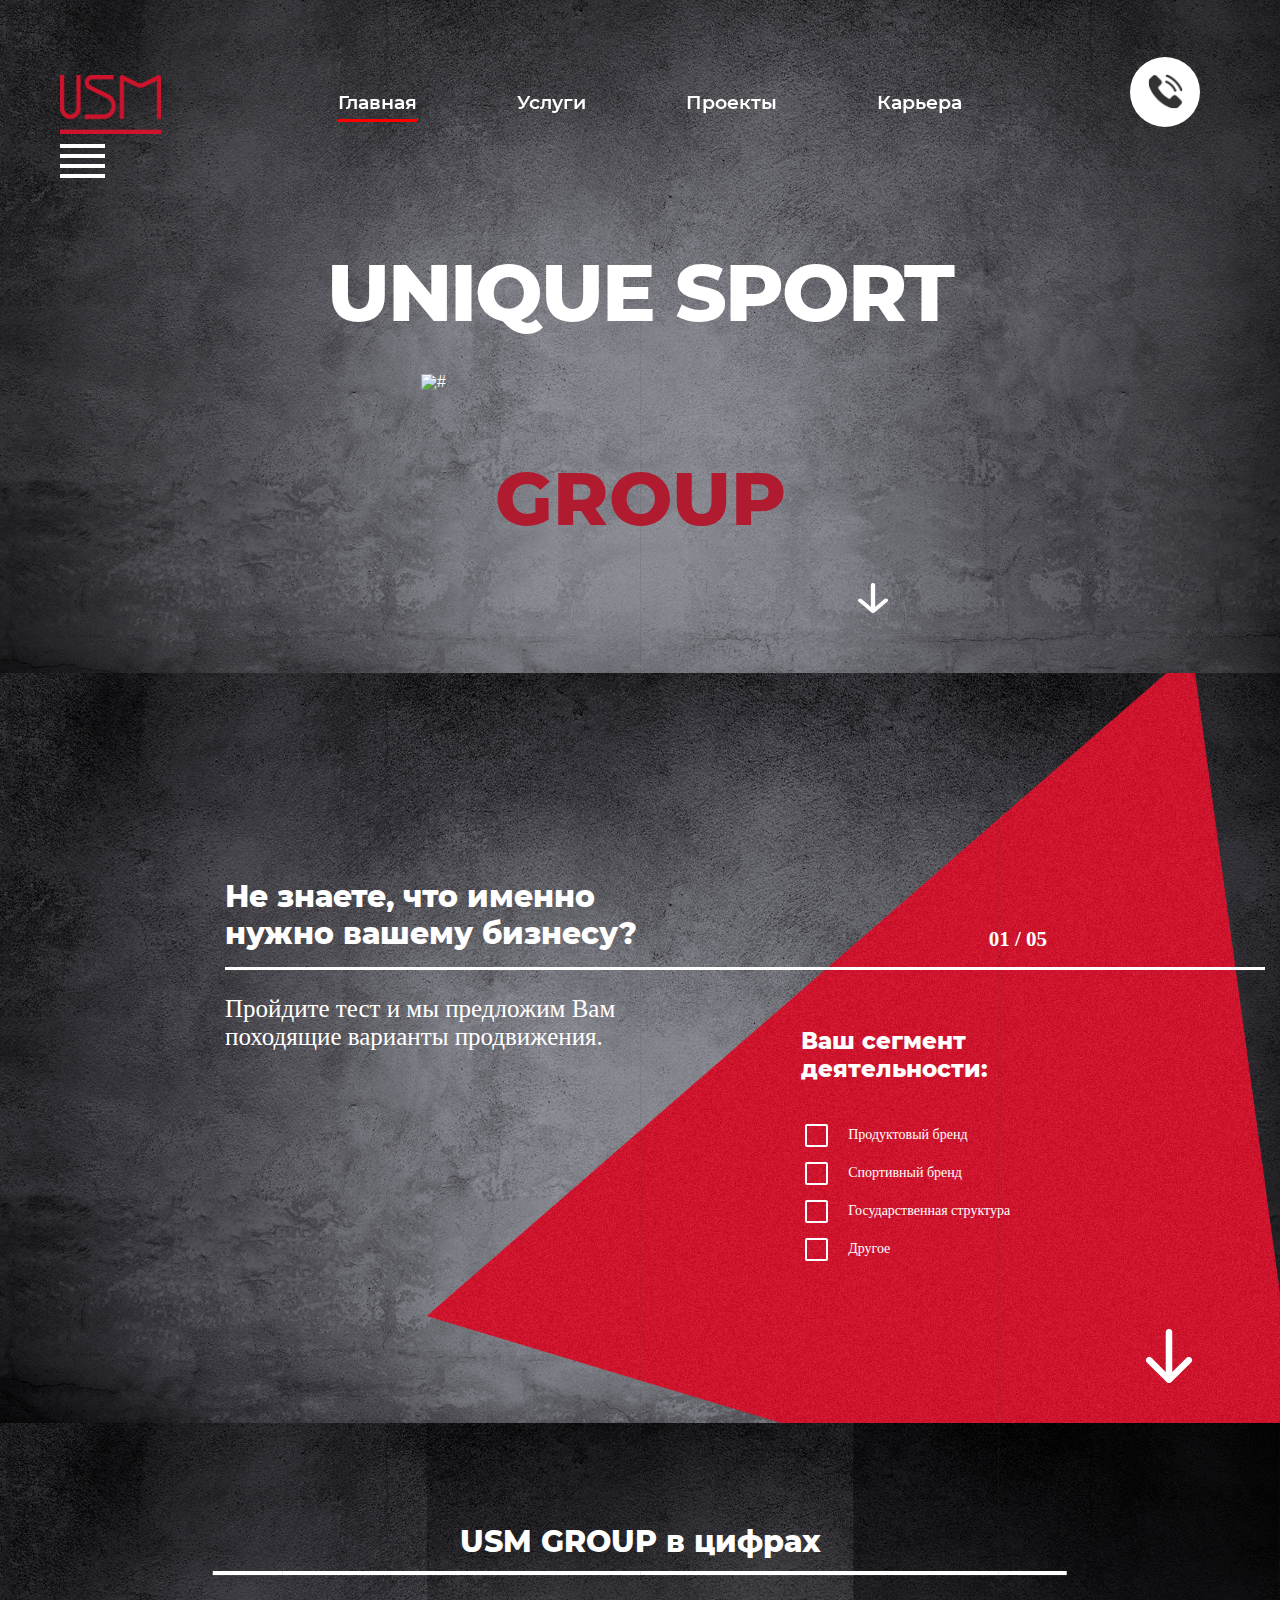
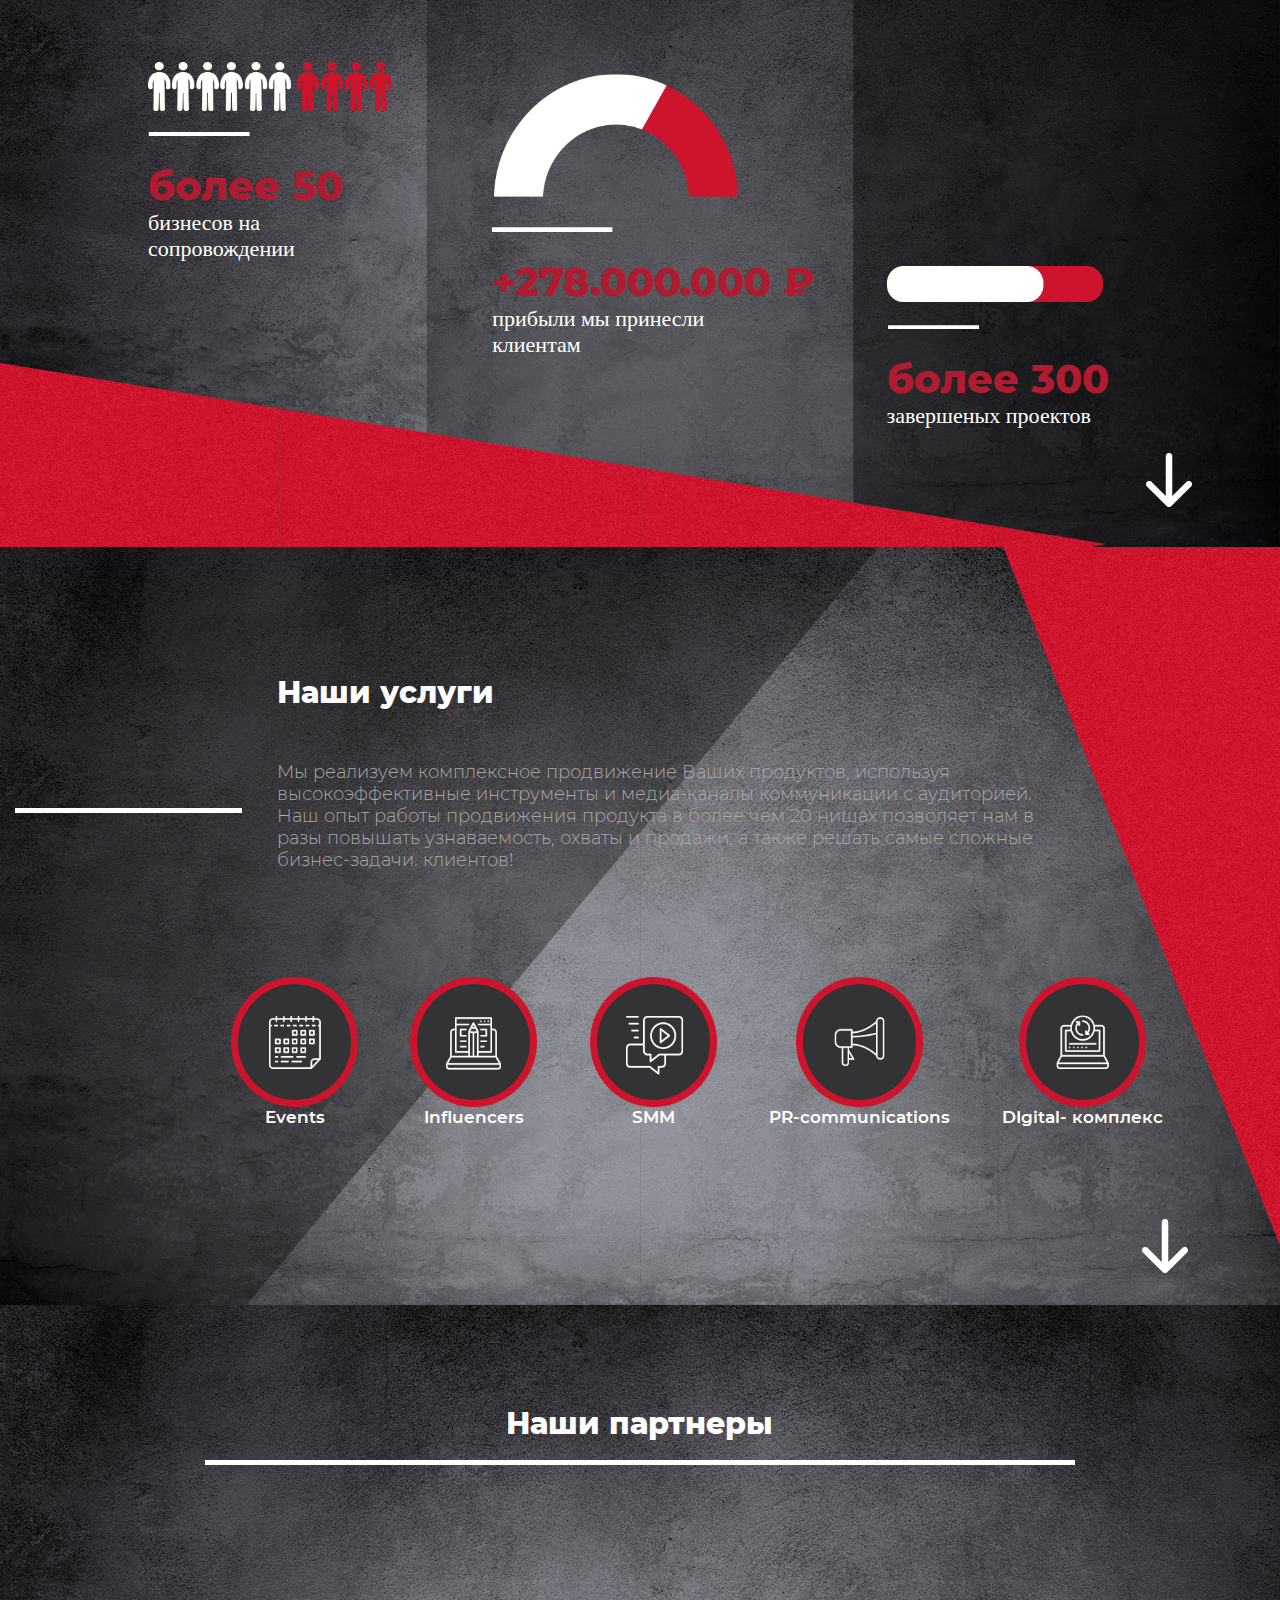
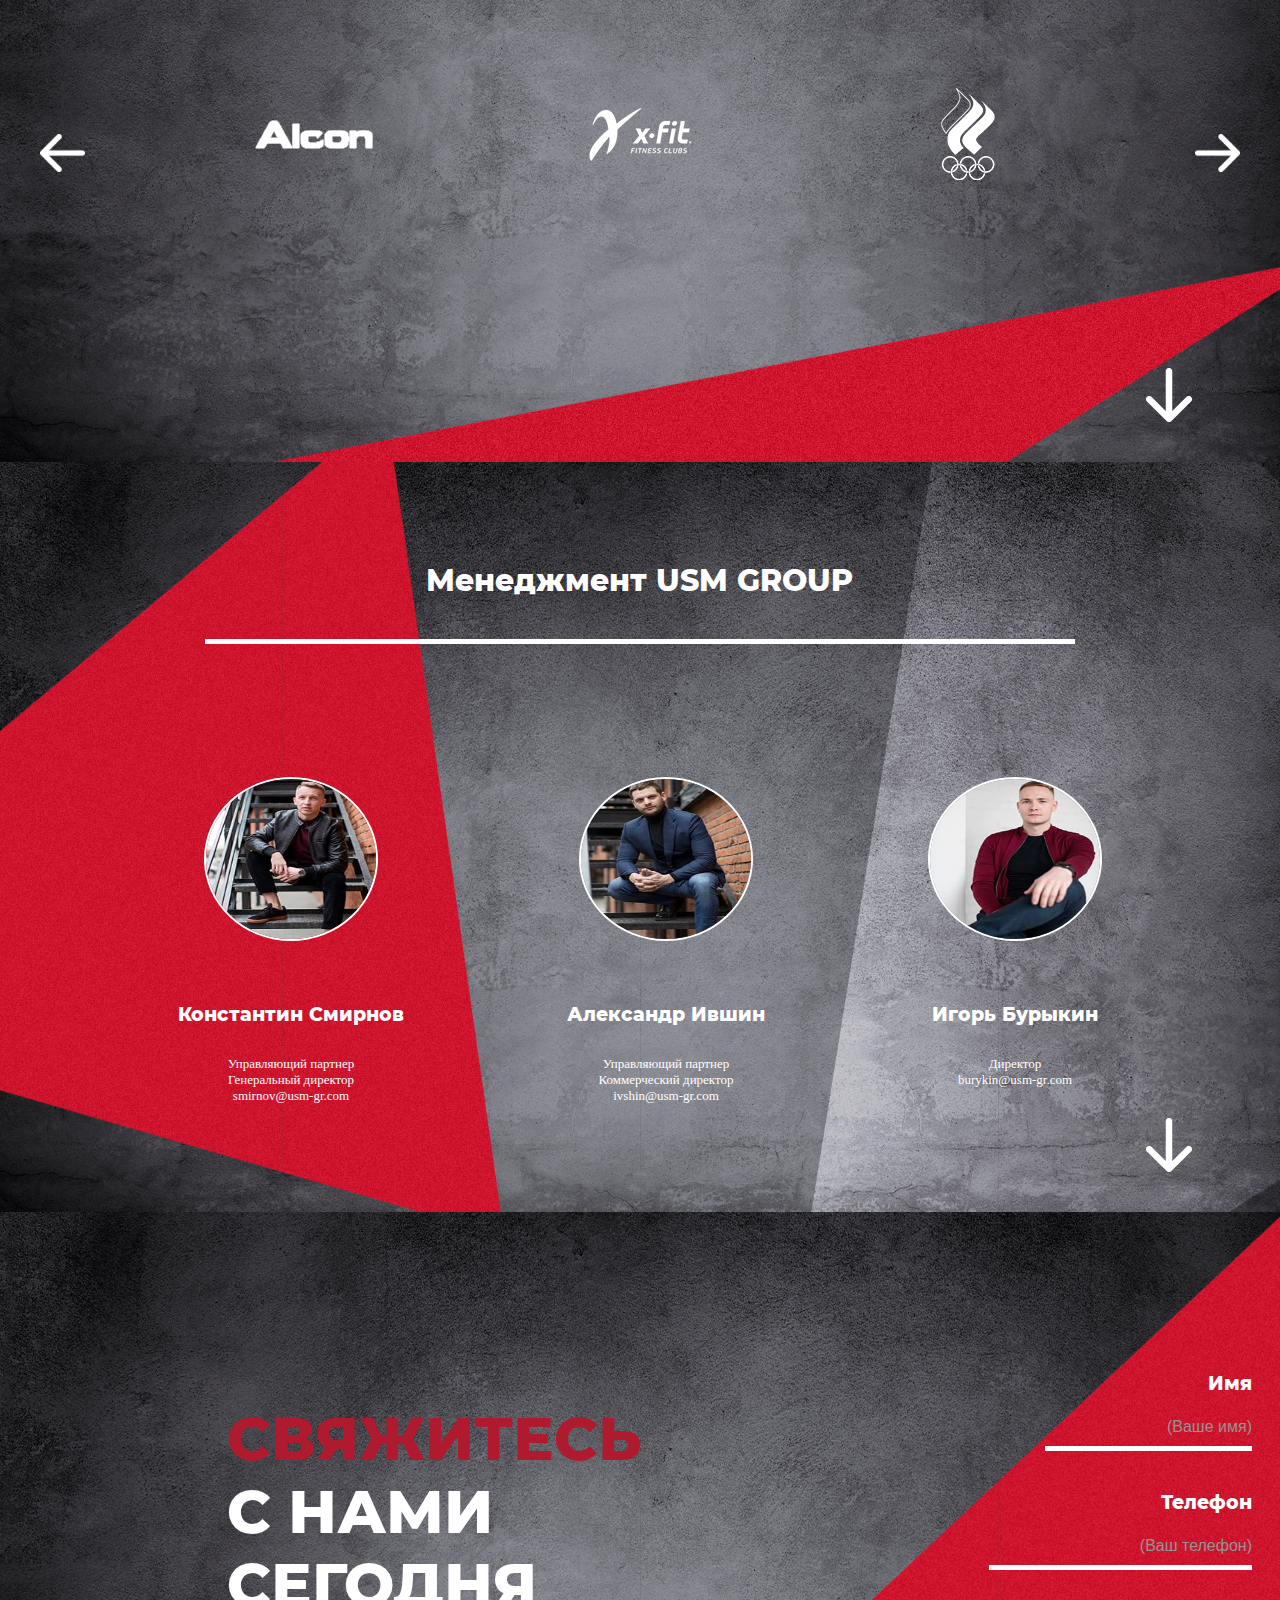
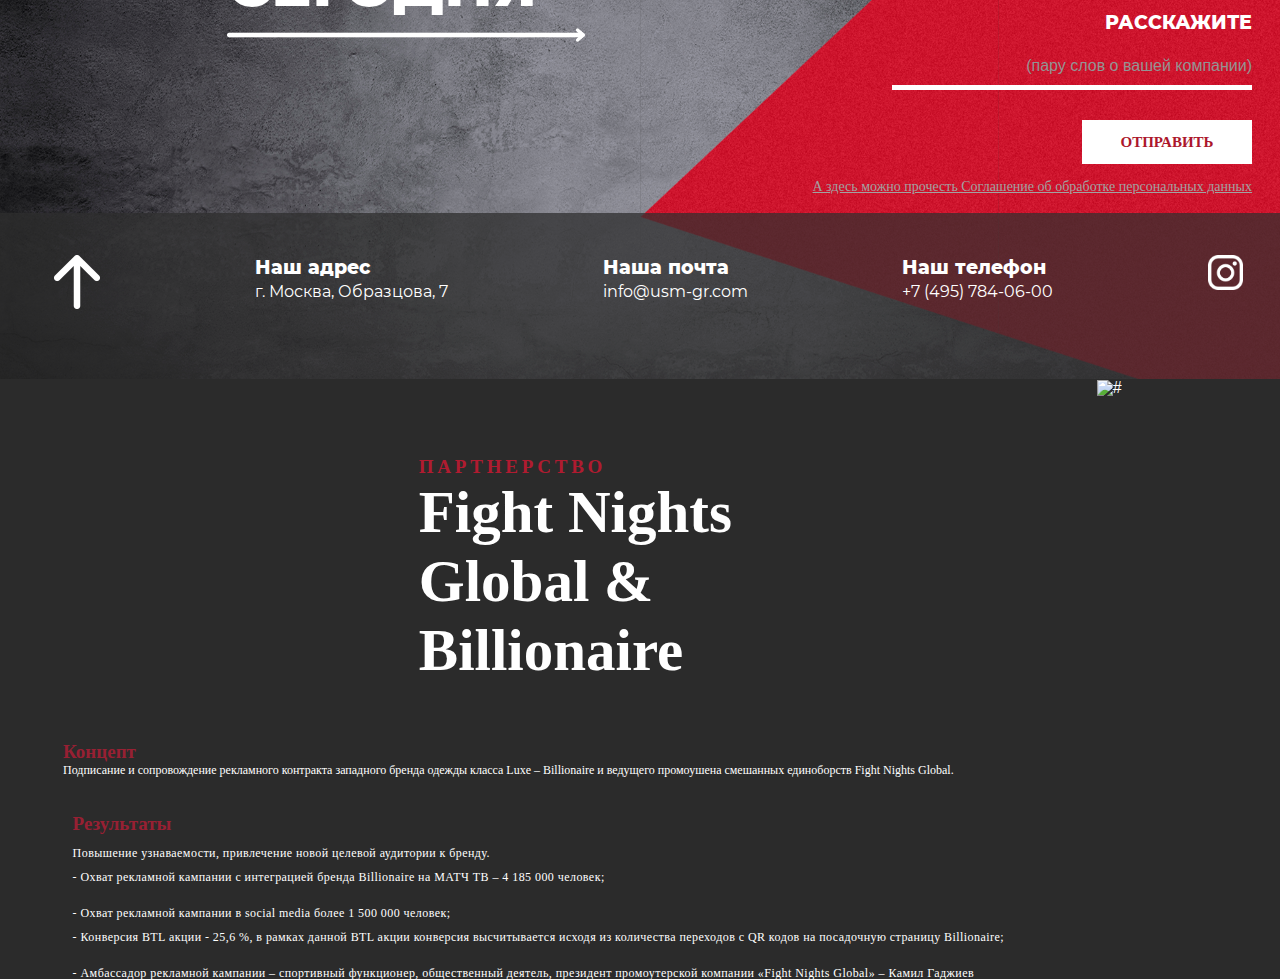
==== index.html @ 08835d46 "Add files via upload" ====
<!DOCTYPE html>
<html lang="en">

    <head>
        <meta charset="UTF-8">
        <meta http-equiv="X-UA-Compatible" content="IE=edge">
        <meta name="viewport" content="width=device-width, initial-scale=1.0">
        <link rel="stylesheet" href="css/style.min.css">
        <link rel="preconnect" href="https://fonts.gstatic.com">
        <!-- <link rel="stylesheet" href="https://fonts.googleapis.com/css2?family=Montserrat:wght@100&display=swap"> -->
        <title>USM</title>
        <link rel="stylesheet" type="text/css" href="./slick/slick.css">
        <link rel="stylesheet" type="text/css" href="./slick/slick-theme.css">
    </head>

    <body>
        <main data-id="0">
            <div class="c-menu-mob">
  <div class="c-menu-mob__overlay"></div>
  <div class="c-m-wp">
    <div class="container ">
      <div class="row">
        <div class="col-md-12">
          <a href="/">
            <div class="logo mt-3"><img src="img/index/s2-0/logo.png" alt="#"></div>
          </a>
          <div class="page__groupLine tops page__groupLine--top">
            <a href="#s1" class="groupLine__line ">
              <div></div>
            </a>
            <a href="#s2-0" class="groupLine__line  ">
              <div></div>
            </a>

            <a href="#s2" class="groupLine__line  ">
              <div></div>
            </a>
            <a href="#s2-1" class="groupLine__line ">
              <div></div>
            </a>
            <a href="#s3" class="groupLine__line  ">
              <div></div>
            </a>
          </div>
          <ul class="c-m-menu__container ">
            <li class="c-m-menu__link text_size"><a href="/">Главная</a></li>
            <li class="c-m-menu__link tops usl text_size"><a href="#s3">Услуги</a></li>
            <li class="c-m-menu__link text_size"><a href="project.php">Проекты</a></li>
            <li class="c-m-menu__link text_size"><a href="karera.php">Карьера</a></li>
            <li class="c-m-menu__link tops contact text_size"><a href="#s5"><img src="img/Телефон.png" alt="#"></a></li>
          </ul>
        </div>
      </div>
    </div>
  </div>
</div>
<div class="main__menu ">
  <div class="container container_mob_header">
    <div class="row">
      <div class="col-md-12  padding_header">
        <div class="page__menu">
          <div>
            <a href="/">
              <div class="page__menu__logo "><img class="img_logo" src="img/index/s2-0/logo.png" alt="#"></div>
            </a>
            <div class="page__groupLine tops page__groupLine--top">
              <a href="#s1" class="groupLine__line">
                <div></div>
              </a>
              <a href="#s2-0" class="groupLine__line  ">
                <div></div>
              </a>

              <a href="#s2" class="groupLine__line  ">
                <div></div>
              </a>
              <a href="#s2-1" class="groupLine__line ">
                <div></div>
              </a>
            </div>
          </div>

          <div class="page__menu__linkgroup">
            <a href="/" class="linkgroup__link linkgroup__link--active text_size" data-id="0">Главная</a>
            <a href="#s3" class="linkgroup__link tops usl text_size" data-id="5">Услуги</a>
            <a href="project.php" class="linkgroup__link text_size" data-id="1">Проекты</a>
            <a href="karera.php" class="linkgroup__link text_size" data-id="2">Карьера</a>
          </div>
          <div class="page__menu__linkallon tops">
            <a href="#s5" class="linkgroup__link" data-id="3">
              <div class="arrow__cont"><img src="img/Телефон.png" alt="#" class="img_contact"></div>
            </a>
          </div>
          <div class="menu__bar"><i class="fas fa-bars"></i></div>
        </div>
      </div>
    </div>
  </div>
</div>
            <section class=" s1" id="s1">
    <div class="page__line page__line--pos1"></div>
    <div class="page__line page__line--pos2"></div>
    <div class="page__line page__line--pos3"></div>
    <div class="container">
        <div class="row">
            <div class=" container_activ_block ">
                <div class="active_van ">
                    <div class="page__h1 page__h1--width page__h1--main text_block_two">UNIQUE SPORT</div>
                    <div class="s1__img"><img src="img/index/s1/Маркетинг.png" alt="#">
                    </div>
                    <div class="page__h1 page__h1--nomr text_block_two"><span class="text_block_two">GROUP</span></div>
                </div>
                <div class="active_van2 delet">
                    <div class="container_bloc_act">
                        <div class="title_active_van">PROJECT</div>
                        <div class="text_active_van">
                            DEVELOPMENT OF
                            GLOBAL MARKETING
                            STRATEGIES AND
                            UNIQUE SOLUTIONS
                        </div>
                    </div>
                    <div class="active_block2 ">
                        <div class="page__h1 page__h1--width page__h1--main ">UNIQUE SPORT</div>
                        <div class="s1__img_mini"><img src="img/index/s1/Маркет.png" class="img_block" alt="#">
                        </div>
                        <div class="page__h1 page__h1--nomr"><span>GROUP</span></div>
                    </div>

                </div>
                <div class="s1__block2 s1__block2_active2">
                    <div class="s1__block2__btn tops"><a href="#s2-0"><img class="img_menu_containers"
                                src="img/Стрелка.png" alt=""></a>
                    </div>
                    <div class="group__img" style="display: none;">
                        <div class="group__img__item"><img src="img/index/s1/img1.png" alt=""></div>
                        <div class="group__img__item"><img src="img/index/s1/img2.png" alt=""></div>
                        <div class="group__img__item"><img src="img/index/s1/img3.png" alt=""></div>
                        <div class="group__img__item"><img src="img/index/s1/img4.png" alt=""></div>
                    </div>

                </div>
            </div>
        </div>
    </div>
</section>

            <section class=" s2 padding_none" id="s2-0">

                <div class="page__line page__line--pos1"></div>
                <div class="page__line page__line--pos2"></div>
                <div class="page__line page__line--pos3"></div>
                <div class="container container_triangle ">
                    <!-- <div class="page__groupLine tops">
                        <a href="#s1" class="groupLine__line ">
                            <div></div>
                        </a>
                        <a href="#s2-0" class="groupLine__line  groupLine__line--active">
                            <div></div>
                        </a>

                        <a href="#s2" class="groupLine__line  ">
                            <div></div>
                        </a>
                        <a href="#s2-1" class="groupLine__line ">
                            <div></div>
                        </a>
                        <a href="#s3" class="groupLine__line  ">
                            <div></div>
                        </a>
                        <a href="#s4" class="groupLine__line">
                            <div></div>
                        </a>
                    </div> -->
                    <div class="column">
                        <div class="top">
                            <div class="s2-0__t1 s2-0__t1--mrtop">
                                <div class="row_dekst">
                                    <div class="width">
                                        Не знаете, что именно нужно вашему бизнесу?
                                    </div>
                                    <div class="usm-quiz__count">01 / 05</div>
                                </div>
                                <div class="quiz__progresbar"></div>
                            </div>
                            <div class="s2-0__t2 s2-0__t2--mrtop width style_text">Пройдите тест и мы предложим Вам
                                походящие
                                варианты
                                продвижения.</div>
                        </div>
                        <div class="col-md-5 offset-md-1 col-lg-5 offset-lg-1 position_rigth">
                            <div class="usm-quiz">
                                <div class="usm-quiz__sl usm-quiz-sl active" data-id="1">
                                    <div class="usm-quiz__h2">Ваш сегмент деятельности:</div>
                                    <div class="usm-quiz__qv">
                                        <div class="usm-quiz__label" data-radio="true" data-id="1_1" data-parent="1">
                                            <div class="usm-quiz__checbox"><i class="fas fa-check"></i></div>

                                            <div class="usm-quiz__text text_font2">Продуктовый бренд</div>
                                        </div>
                                        <div class="usm-quiz__label" data-radio="true" data-id="1_2" data-parent="1">
                                            <div class="usm-quiz__checbox"><i class="fas fa-check"></i></div>
                                            <div class="usm-quiz__text text_font2">Спортивный бренд</div>
                                        </div>
                                        <div class="usm-quiz__label" data-radio="true" data-id="1_3" data-parent="1">
                                            <div class="usm-quiz__checbox"><i class="fas fa-check"></i></div>
                                            <div class="usm-quiz__text text_font2">Государственная структура</div>
                                        </div>
                                        <div class="usm-quiz__label" data-radio="true" data-id="1_4" data-parent="1">
                                            <div class="usm-quiz__checbox"><i class="fas fa-check"></i></div>
                                            <div class="usm-quiz__text text_font2">Другое</div>
                                        </div>
                                    </div>

                                </div>
                                <div class="usm-quiz__sl usm-quiz-sl" data-id="2">
                                    <div class="usm-quiz__h2">Цель обращения:</div>
                                    <div class="usm-quiz__qv">
                                        <div class="usm-quiz__label" data-radio="true" data-id="2_1" data-parent="2">
                                            <div class="usm-quiz__checbox"><i class="fas fa-check"></i></div>
                                            <div class="usm-quiz__text">Повышение продаж</div>
                                        </div>
                                        <div class="usm-quiz__label" data-radio="true" data-id="2_2" data-parent="2">
                                            <div class="usm-quiz__checbox"><i class="fas fa-check"></i></div>
                                            <div class="usm-quiz__text">Повышение узнаваемости</div>
                                        </div>
                                        <div class="usm-quiz__label" data-radio="true" data-id="2_3" data-parent="2">
                                            <div class="usm-quiz__checbox"><i class="fas fa-check"></i></div>
                                            <div class="usm-quiz__text">Повышение лояльности аудитории</div>
                                        </div>
                                        <div class="usm-quiz__label" data-radio="true" data-id="2_4" data-parent="2">
                                            <div class="usm-quiz__checbox"><i class="fas fa-check"></i></div>
                                            <div class="usm-quiz__text">Запуск нового продукта</div>
                                        </div>
                                    </div>

                                </div>
                                <div class="usm-quiz__sl usm-quiz-sl" data-id="3">
                                    <div class="usm-quiz__h2">Предполагаемый бюджет:</div>
                                    <div class="usm-quiz__qv">
                                        <div class="usm-quiz__label" data-radio="true" data-id="3_1" data-parent="3">
                                            <div class="usm-quiz__checbox"><i class="fas fa-check"></i></div>
                                            <div class="usm-quiz__text">До 1 млн. рублей</div>
                                        </div>
                                        <div class="usm-quiz__label" data-radio="true" data-id="3_2" data-parent="3">
                                            <div class="usm-quiz__checbox"><i class="fas fa-check"></i></div>
                                            <div class="usm-quiz__text">До 5 млн. рублей</div>
                                        </div>
                                        <div class="usm-quiz__label" data-radio="true" data-id="3_3" data-parent="3">
                                            <div class="usm-quiz__checbox"><i class="fas fa-check"></i></div>
                                            <div class="usm-quiz__text">До 10 млн. рублей</div>
                                        </div>
                                        <div class="usm-quiz__label" data-radio="true" data-id="3_4" data-parent="3">
                                            <div class="usm-quiz__checbox"><i class="fas fa-check"></i></div>
                                            <div class="usm-quiz__text">Свыше 10 млн. рублей</div>
                                        </div>
                                    </div>

                                </div>
                                <div class="usm-quiz__sl usm-quiz-sl" data-id="4">
                                    <div class="usm-quiz__h2">Регион(ы) присутствия Бренда:</div>
                                    <div class="usm-quiz__qv ">
                                        <div class="input__label usm-quiz__label">
                                            <textarea name="" id="" class="usm-quiz__textarea"
                                                placeholder="(сободный ответ)"></textarea>
                                        </div>
                                    </div>

                                </div>
                                <div class="usm-quiz__sl usm-quiz-sl" data-id="5">
                                    <div class="usm-quiz__h2">Предполагаемая дата запуска проекта:</div>
                                    <div class="usm-quiz__qv">
                                        <div class="input__label">
                                            <input type="date" class="gg">
                                        </div>
                                    </div>

                                </div>
                                <div class="usm-quiz__sl usm-quiz-sl" data-id="6">
                                    <div class="usm-quiz__h3">Оставьте ваши контакты и мы свяжемся с вами</div>
                                    <form class="usm-quiz__qv">
                                        <div class="usm-quiz__hidden-input">
                                            <div class="hidden-input__data1"></div>
                                            <div class="hidden-input__data2"></div>
                                            <div class="hidden-input__data3"></div>
                                            <div class="hidden-input__data4"></div>
                                            <div class="hidden-input__data5"></div>
                                        </div>
                                        <div class="input__label">
                                            <input type="text" name="name" placeholder="Ваше имя" required="">
                                        </div>
                                        <div class="input__label">
                                            <input type="tel" name="phone" placeholder="Ваш телефон" required="">
                                        </div>
                                        <button type="submit" class="page__btn s1__btn">
                                            Отправить
                                        </button>
                                    </form>

                                </div>
                                <!-- <div class="quiz__brtGroup">
                                    <button type="button"
                                        class="page__btn s1__btn modal--btn usm-quiz__btn usm-quiz__prev text_btn"
                                        data-id="0" data-active="0">
                                        Предыдущий вопрос
                                    </button>
                                    <button type="button"
                                        class="page__btn s1__btn modal--btn usm-quiz__btn usm-quiz__next text_btn"
                                        data-id="2" disabled data-progres="0">
                                        Следующий вопрос
                                    </button>
                                </div> -->
                            </div>
                        </div>
                        <div class="s1__block2 bootom_top">
                            <div class="s1__block2__btn tops"><a href="#s2"><img src="img/Стрелка.png" alt="#"></a>
                            </div>
                            <div class="group__img" style="display: none;">
                                <div class="group__img__item"><img src="img/index/s1/img1.png" alt=""></div>
                                <div class="group__img__item"><img src="img/index/s1/img2.png" alt=""></div>
                                <div class="group__img__item"><img src="img/index/s1/img3.png" alt=""></div>
                                <div class="group__img__item"><img src="img/index/s1/img4.png" alt=""></div>
                            </div>
                        </div>
                    </div>
                </div>
            </section>
            <section class=" s22" id="s2">

                <div class="page__line page__line--pos1"></div>
                <div class="page__line page__line--pos2"></div>
                <div class="page__line page__line--pos3"></div>
                <div class="container background_container">
                    <div class=" align-items-end center">
                        <div class="page__h2 monster_font">
                            USM GROUP в цифрах
                        </div>
                    </div>
                    <div class="content_group">
                        <div class="container_group">
                            <img src="img/index/s2-0/Более 50.png" alt="#" class="img_group_heigth">
                            <div class="page__h2_group">
                                <span>более 50</span> бизнесов на
                                сопровождении
                            </div>
                        </div>
                        <div class="container_group2">
                            <img src="img/index/s2-0/сумма.png" alt="#" class="img_group_heigth1">
                            <div class="page__h2_group">
                                <span>+278.000.000 ₽</span> прибыли мы принесли
                                клиентам
                            </div>
                        </div>
                        <div class="container_group3">
                            <img src="img/index/s2-0/Более 300.png" alt="#" class="img_group_heigth3">
                            <div class="page__h2_group">
                                <span>более 300</span> завершеных проектов
                            </div>
                        </div>
                    </div>
                    <div class="s1__block2 bootom_top">
                        <div class="s1__block2__btn tops"><a href="#s4"><img src="img/Стрелка.png" alt="#"></a>
                        </div>
                        <div class="group__img" style="display: none;">
                            <div class="group__img__item"><img src="img/index/s1/img1.png" alt=""></div>
                            <div class="group__img__item"><img src="img/index/s1/img2.png" alt=""></div>
                            <div class="group__img__item"><img src="img/index/s1/img3.png" alt=""></div>
                            <div class="group__img__item"><img src="img/index/s1/img4.png" alt=""></div>
                        </div>
                    </div>
                </div>
            </section>
            <section class=" s4 fon_s4" id="s4">
                <div class="page__line page__line--pos1"></div>
                <div class="page__line page__line--pos2"></div>
                <div class="page__line page__line--pos3"></div>
                <div>
                    <div class="container">
                        <div class="row align-items-end container_s4_title">

                            <div class=" display_s4">
                                <div class="border_s4">

                                </div>
                                <div>
                                    <div class="  class_none">
                                        <div class="page__h2 ">Наши услуги</div>
                                    </div>
                                    <div class="page__h2p text_services">Мы реализуем комплексное продвижение Ваших
                                        продуктов,
                                        используя
                                        высокоэффективные инструменты и медиа-каналы коммуникации с аудиторией.
                                        Наш опыт работы продвижения продукта в более чем 20 нишах позволяет нам в разы
                                        повышать узнаваемость, охваты и продажи, а также решать самые сложные
                                        бизнес-задачи.
                                        клиентов!</div>
                                </div>
                            </div>
                        </div>
                        <div class=" content_service">
                            <div class="container_img_servis">
                                <img class="img_servis" src="img/index/s4/events.png" alt="$">
                                <div class="text_service">
                                    Events
                                </div>
                            </div>
                            <div class="container_img_servis">
                                <img class="img_servis" src="img/index/s4/Influens.png" alt="$">
                                <div class="text_service">
                                    Influencers
                                </div>
                            </div>
                            <div class="container_img_servis">
                                <img class="img_servis" src="img/index/s4/smm.png" alt="$">
                                <div class="text_service">
                                    SMM
                                </div>
                            </div>
                            <div class="container_img_servis">
                                <img class="img_servis" src="img/index/s4/PR communication.png" alt="$">
                                <div class="text_service">
                                    PR-communications
                                </div>
                            </div>
                            <div class="container_img_servis">
                                <img class="img_servis" src="img/index/s4/digital.png" alt="$">
                                <div class="text_service">
                                    DIgital-
                                    комплекс
                                </div>
                            </div>
                        </div>
                        <div class="s1__block2 s1__block2_arrow  ">
                            <div class="s1__block2__btn tops"><a href="#s3"><img src="img/Стрелка.png" alt="#"></a>
                            </div>
                            <div class="group__img" style="display: none;">
                                <div class="group__img__item"><img src="img/index/s1/img1.png" alt=""></div>
                                <div class="group__img__item"><img src="img/index/s1/img2.png" alt=""></div>
                                <div class="group__img__item"><img src="img/index/s1/img3.png" alt=""></div>
                                <div class="group__img__item"><img src="img/index/s1/img4.png" alt=""></div>
                            </div>
                        </div>
                    </div>

                    <div class="row">
                        <div class="col-md-10 offset-md-1 col-lg-10 offset-lg-1">
                            <div class="s4__line"></div>
                        </div>
                    </div>

                </div>
                </div>
            </section>
            <div class="slider_bacground">
    <div class=" align-items-end center_dekst ">
        <div class=" offset-md-1 col-lg_text offset-lg-1">
            <div class="page__h2 page__h2--nomr page_h2_margin" id="s3">
                Наши партнеры
            </div>
        </div>
    </div>
    <section class="slider">
        <div class="slider__item">
            <img src="img/index/s2-1/sl/img1.png" alt="#" class="img_slick">
        </div>
        <div class="slider__item">
            <img src="img/index/s2-1/sl/img2.png" alt="#" class="img_slick">
        </div>
        <div class="slider__item">
            <img src="img/index/s2-1/sl/img3.png" alt="#" class="img_slick">
        </div>
        <div class="slider__item">
            <img src="img/index/s2-1/sl/img4.png" alt="#" class="img_slick">
        </div>
        <div class="slider__item">
            <img src="img/index/s2-1/sl/img5.png" alt="#" class="img_slick">
        </div>
        <div class="slider__item">
            <img src="img/index/s2-1/sl/img6.png" alt="#" class="img_slick">
        </div>
        <div class="slider__item">
            <img src="img/index/s2-1/sl/img7.png" alt="#" class="img_slick">
        </div>
        <div class="slider__item">
            <img src="img/index/s2-1/sl/img8.png" alt="#" class="img_slick">
        </div>
        <div class="slider__item">
            <img src="img/index/s2-1/sl/img9.png" alt="#" class="img_slick">
        </div>
        <div class="slider__item">
            <img src="img/index/s2-1/sl/img10.png" alt="#" class="img_slick">
        </div>
        <div class="slider__item">
            <img src="img/index/s2-1/sl/img11.png" alt="#" class="img_slick">
        </div>
        <div class="slider__item">
            <img src="img/index/s2-1/sl/img12.png" alt="#" class="img_slick">
        </div>
        <div class="slider__item">
            <img src="img/index/s2-1/sl/img13.png" alt="#" class="img_slick">
        </div>
        <div class="slider__item">
            <img src="img/index/s2-1/sl/img14.png" alt="#" class="img_slick">
        </div>
        <div class="slider__item">
            <img src="img/index/s2-1/sl/img15.png" alt="#" class="img_slick">
        </div>
    </section>
    <div class="s1__block2 bootom_top left tops_aroow_slick">
        <div class="s1__block2__btn tops "><a href="#s3-1"><img src="img/Стрелка.png" alt="#"></a>
        </div>
        <div class="group__img" style="display: none;">
            <div class="group__img__item"><img src="img/index/s1/img1.png" alt=""></div>
            <div class="group__img__item"><img src="img/index/s1/img2.png" alt=""></div>
            <div class="group__img__item"><img src="img/index/s1/img3.png" alt=""></div>
            <div class="group__img__item"><img src="img/index/s1/img4.png" alt=""></div>
        </div>
    </div>
</div>
            <section class="page__section s3 position" id="s3-1">
                <div class="">
                    <div class="page__line page__line--pos1"></div>
                    <div class="page__line page__line--pos2"></div>
                    <div class="page__line page__line--pos3"></div>
                    <div class="container ">
                        <div class="row align-items-end">
                            <div class=" align-items-end center_dekst_absolut ">
                                <div class=" offset-md-1 col-lg_text offset-lg-1">
                                    <div class="page__h2 page__h2--nomr ">
                                        Менеджмент USM GROUP
                                    </div>
                                </div>
                            </div>
                        </div>
                        <div class="container_img_menedjer">
                            <div class="">
                                <div class="s4__block">
                                    <div class="s4__block__img"><img src="img/index/s4/img1.jpg" alt=""></div>
                                    <div class="s4__block__t1">Константин Смирнов </div>
                                    <div class="s4__block__t2">Управляющий партнер <br> Генеральный директор <br>
                                        smirnov@usm-gr.com
                                        <br>
                                    </div>
                                </div>
                            </div>
                            <div class="">
                                <div class="s4__block">
                                    <div class="s4__block__img"><img src="img/index/s4/img2.jpg" alt=""></div>
                                    <div class="s4__block__t1">Александр Ившин</div>
                                    <div class="s4__block__t2">Управляющий партнер <br> Коммерческий директор <br>
                                        ivshin@usm-gr.com
                                        <br>
                                    </div>
                                </div>
                            </div>

                            <div class="">
                                <div class="s4__block">
                                    <div class="s4__block__img"><img src="img/index/s4/img3.jpg" alt=""></div>
                                    <div class="s4__block__t1">Игорь Бурыкин</div>
                                    <div class="s4__block__t2">Директор <br> burykin@usm-gr.com

                                    </div>
                                </div>
                            </div>
                        </div>
                        <div class="s1__block2 bootom_top aroow_menejment">
                            <div class="s1__block2__btn tops"><a href="#s5"><img src="img/Стрелка.png" alt="#"></a>
                            </div>
                            <div class="group__img" style="display: none;">
                                <div class="group__img__item"><img src="img/index/s1/img1.png" alt=""></div>
                                <div class="group__img__item"><img src="img/index/s1/img2.png" alt=""></div>
                                <div class="group__img__item"><img src="img/index/s1/img3.png" alt=""></div>
                                <div class="group__img__item"><img src="img/index/s1/img4.png" alt=""></div>
                            </div>
                        </div>
                    </div>
                </div>
            </section>
            <section class="page__section s5 background_contact" id="s5">
                <div class="page__line page__line--pos1"></div>
                <div class="page__line page__line--pos2"></div>
                <div class="page__line page__line--pos3"></div>
                <div class="container">

                    <div class=" container_contact">
                        <div class="row align-items-end">
                            <div class="col-md-8 offset-md-1 col-lg-6 offset-lg-1 position_contact_text">
                                <div class="page__h2 text_contact"><span>СВЯЖИТЕСЬ </span>
                                    С НАМИ
                                    СЕГОДНЯ</div>
                                <img class="arow_contact" src="img/index/s5/Векторный_смарт-объект.png" alt="$">
                            </div>
                        </div>
                        <div class="col-md-5 offset-md-1 col-lg-5 offset-lg-1 ">
                            <form class="container_from">
                                <div class="input_content">
                                    <div class="input__label input_1">
                                        <span>Имя</span>
                                        <input type="text" name="name" placeholder="(Ваше имя)" required>
                                    </div>
                                    <div class="input__label input_2">
                                        <span>Телефон</span>
                                        <input type="tel" name="phone" placeholder="(Ваш телефон)" required>
                                    </div>
                                    <div class="input__label input_3">
                                        <span>РАССКАЖИТЕ</span>
                                        <input type="tel" name="phone" placeholder="(пару слов о вашей компании)"
                                            required>
                                    </div>
                                </div>
                                <button type="submit" class="page__btn s1__btn">
                                    Отправить
                                </button>
                                <div class="policy">А <a href="">здесь</a> можно прочесть Соглашение об
                                    обработке
                                    персональных данных
                                </div>
                            </form>

                        </div>
                    </div>
                    <div class="content_info_container">
                        <div class="container_info_contact">
                            <div class="text_info_contact1">
                                <a href="#s1"><img src="img/index/s5/Стрелка (1).png" alt="#"></a>

                            </div>

                        </div>
                        <div class="container_info_contact">
                            <div class="text_info_contact1">
                                Наш адрес
                            </div>
                            <div class="text_info_contact2">
                                г. Москва, Образцова, 7
                            </div>
                        </div>
                        <div class="container_info_contact">
                            <div class="text_info_contact1">
                                Наша почта
                            </div>
                            <div class="text_info_contact2">
                                info@usm-gr.com
                            </div>
                        </div>
                        <div class="container_info_contact">
                            <div class="text_info_contact1">
                                Наш телефон
                            </div>
                            <div class="text_info_contact2">
                                +7 (495) 784-06-00
                            </div>
                        </div>
                        <div class="soc-group s5-soc-group ">
                            <a href="https://instagram.com/usm.group?igshid=r88g4umkd4ex" target="_blank"><img
                                    src="img/index/s5/Векторный_смарт-объект (1).png" alt="#" class="inst_img"></a>
                        </div>
                    </div>
                </div>
            </section>
            <section class="s7">
    <div class="container_case">
        <div class="title_Case">
            <span>ПАРТНЕРСТВО</span>
            Fight Nights
            Global &
            Billionaire
        </div>
        <div class="text_case1">
            <span>Концепт</span>
            Подписание и сопровождение рекламного контракта западного бренда одежды класса Luxe – Billionaire и ведущего
            промоушена смешанных единоборств
            Fight Nights Global.
        </div>
        <div class="text_case2">
            <span>Результаты</span>
            </br>
            Повышение узнаваемости, привлечение новой целевой аудитории к бренду.
            </br>
            </br>- Охват рекламной кампании с интеграцией бренда Billionaire на МАТЧ ТВ –
            4 185 000 человек;
            </br>
            </br>
            </br> - Охват рекламной кампании в social media более 1 500 000 человек;
            </br>
            </br> - Конверсия BTL акции - 25,6 %, в рамках данной BTL акции конверсия высчитывается
            исходя из количества переходов с QR кодов на посадочную страницу Billionaire;
            </br>
            </br>
            </br> - Амбассадор рекламной кампании – спортивный функционер, общественный деятель, президент промоутерской
            компании «Fight Nights Global» – Камил Гаджиев
        </div>
    </div>
    <div class="img_case">
        <div>
            <img src="img/index/s7/Слой_3.png" alt="#">
        </div>
    </div>
</section>

        </main>
        <script type="text/javascript" src="//code.jquery.com/jquery-3.6.0.min.js"></script>
        <script src="js/script.min.js"></script>
    </body>

</html>
---- css/style.min.css ----
@charset "UTF-8";.slick-slider{position:relative;display:block;-webkit-box-sizing:border-box;box-sizing:border-box;-webkit-user-select:none;-moz-user-select:none;-ms-user-select:none;user-select:none;-webkit-touch-callout:none;-khtml-user-select:none;-ms-touch-action:pan-y;touch-action:pan-y;-webkit-tap-highlight-color:transparent}.slick-list{position:relative;display:block;overflow:hidden;margin:0;padding:0}.slick-list:focus{outline:0}.slick-list.dragging{cursor:pointer;cursor:hand}.slick-slider .slick-list,.slick-slider .slick-track{-webkit-transform:translate3d(0,0,0);-ms-transform:translate3d(0,0,0);transform:translate3d(0,0,0)}.slick-track{position:relative;top:0;left:0;display:block;margin-left:auto;margin-right:auto}.slick-track:after,.slick-track:before{display:table;content:""}.slick-track:after{clear:both}.slick-loading .slick-track{visibility:hidden}.slick-slide{display:none;float:left;height:100%;min-height:1px}[dir=rtl] .slick-slide{float:right}.slick-slide img{display:block}.slick-slide.slick-loading img{display:none}.slick-slide.dragging img{pointer-events:none}.slick-initialized .slick-slide{display:block}.slick-loading .slick-slide{visibility:hidden}.slick-vertical .slick-slide{display:block;height:auto;border:1px solid transparent}.slick-arrow.slick-hidden{display:none}/*!
 * Bootstrap v4.0.0-alpha.6 (https://getbootstrap.com)
 * Copyright 2011-2017 The Bootstrap Authors
 * Copyright 2011-2017 Twitter, Inc.
 * Licensed under MIT (https://github.com/twbs/bootstrap/blob/master/LICENSE)
 *//*! normalize.css v5.0.0 | MIT License | github.com/necolas/normalize.css */html{font-family:sans-serif;line-height:1.15;-ms-text-size-adjust:100%;-webkit-text-size-adjust:100%}body{margin:0}article,aside,footer,header,nav,section{display:block}h1{font-size:2em;margin:.67em 0}figcaption,figure,main{display:block}figure{margin:1em 40px}hr{-webkit-box-sizing:content-box;box-sizing:content-box;height:0;overflow:visible}pre{font-family:monospace,monospace;font-size:1em}a{background-color:transparent;-webkit-text-decoration-skip:objects}a:active,a:hover{outline-width:0}abbr[title]{border-bottom:none;text-decoration:underline;-webkit-text-decoration:underline dotted;text-decoration:underline dotted}b,strong{font-weight:inherit}b,strong{font-weight:bolder}code,kbd,samp{font-family:monospace,monospace;font-size:1em}dfn{font-style:italic}mark{background-color:#ff0;color:#000}small{font-size:80%}sub,sup{font-size:75%;line-height:0;position:relative;vertical-align:baseline}sub{bottom:-.25em}sup{top:-.5em}audio,video{display:inline-block}audio:not([controls]){display:none;height:0}img{border-style:none}svg:not(:root){overflow:hidden}button,input,optgroup,select,textarea{font-family:sans-serif;font-size:100%;line-height:1.15;margin:0}button,input{overflow:visible}button,select{text-transform:none}[type=reset],[type=submit],button,html [type=button]{-webkit-appearance:button}[type=button]::-moz-focus-inner,[type=reset]::-moz-focus-inner,[type=submit]::-moz-focus-inner,button::-moz-focus-inner{border-style:none;padding:0}[type=button]:-moz-focusring,[type=reset]:-moz-focusring,[type=submit]:-moz-focusring,button:-moz-focusring{outline:1px dotted ButtonText}fieldset{border:1px solid silver;margin:0 2px;padding:.35em .625em .75em}legend{-webkit-box-sizing:border-box;box-sizing:border-box;color:inherit;display:table;max-width:100%;padding:0;white-space:normal}progress{display:inline-block;vertical-align:baseline}textarea{overflow:auto}[type=checkbox],[type=radio]{-webkit-box-sizing:border-box;box-sizing:border-box;padding:0}[type=number]::-webkit-inner-spin-button,[type=number]::-webkit-outer-spin-button{height:auto}[type=search]{-webkit-appearance:textfield;outline-offset:-2px}[type=search]::-webkit-search-cancel-button,[type=search]::-webkit-search-decoration{-webkit-appearance:none}::-webkit-file-upload-button{-webkit-appearance:button;font:inherit}details,menu{display:block}summary{display:list-item}canvas{display:inline-block}template{display:none}[hidden]{display:none}html{-webkit-box-sizing:border-box;box-sizing:border-box}*,::after,::before{-webkit-box-sizing:inherit;box-sizing:inherit}@-ms-viewport{width:device-width}html{-ms-overflow-style:scrollbar;-webkit-tap-highlight-color:transparent}body{font-family:-apple-system,system-ui,BlinkMacSystemFont,"Segoe UI",Roboto,"Helvetica Neue",Arial,sans-serif;font-size:1rem;font-weight:400;line-height:1.5;color:#292b2c;background-color:#fff}[tabindex="-1"]:focus{outline:0!important}h1,h2,h3,h4,h5,h6{margin-top:0;margin-bottom:.5rem}p{margin-top:0;margin-bottom:1rem}abbr[data-original-title],abbr[title]{cursor:help}address{margin-bottom:1rem;font-style:normal;line-height:inherit}dl,ol,ul{margin-top:0;margin-bottom:1rem}ol ol,ol ul,ul ol,ul ul{margin-bottom:0}dt{font-weight:700}dd{margin-bottom:.5rem;margin-left:0}blockquote{margin:0 0 1rem}a{color:#0275d8;text-decoration:none}a:focus,a:hover{color:#014c8c;text-decoration:underline}a:not([href]):not([tabindex]){color:inherit;text-decoration:none}a:not([href]):not([tabindex]):focus,a:not([href]):not([tabindex]):hover{color:inherit;text-decoration:none}a:not([href]):not([tabindex]):focus{outline:0}pre{margin-top:0;margin-bottom:1rem;overflow:auto}figure{margin:0 0 1rem}img{vertical-align:middle}[role=button]{cursor:pointer}[role=button],a,area,button,input,label,select,summary,textarea{-ms-touch-action:manipulation;touch-action:manipulation}table{border-collapse:collapse;background-color:transparent}caption{padding-top:.75rem;padding-bottom:.75rem;color:#636c72;text-align:left;caption-side:bottom}th{text-align:left}label{display:inline-block;margin-bottom:.5rem}button:focus{outline:1px dotted;outline:5px auto -webkit-focus-ring-color}button,input,select,textarea{line-height:inherit}input[type=checkbox]:disabled,input[type=radio]:disabled{cursor:not-allowed}input[type=date],input[type=datetime-local],input[type=month],input[type=time]{-webkit-appearance:listbox}textarea{resize:vertical}fieldset{min-width:0;padding:0;margin:0;border:0}legend{display:block;width:100%;padding:0;margin-bottom:.5rem;font-size:1.5rem;line-height:inherit}input[type=search]{-webkit-appearance:none}output{display:inline-block}[hidden]{display:none!important}.h1,.h2,.h3,.h4,.h5,.h6,h1,h2,h3,h4,h5,h6{margin-bottom:.5rem;font-family:inherit;font-weight:500;line-height:1.1;color:inherit}.h1,h1{font-size:2.5rem}.h2,h2{font-size:2rem}.h3,h3{font-size:1.75rem}.h4,h4{font-size:1.5rem}.h5,h5{font-size:1.25rem}.h6,h6{font-size:1rem}.lead{font-size:1.25rem;font-weight:300}.display-1{font-size:6rem;font-weight:300;line-height:1.1}.display-2{font-size:5.5rem;font-weight:300;line-height:1.1}.display-3{font-size:4.5rem;font-weight:300;line-height:1.1}.display-4{font-size:3.5rem;font-weight:300;line-height:1.1}hr{margin-top:1rem;margin-bottom:1rem;border:0;border-top:1px solid rgba(0,0,0,.1)}.small,small{font-size:80%;font-weight:400}.mark,mark{padding:.2em;background-color:#fcf8e3}.list-unstyled{padding-left:0;list-style:none}.list-inline{padding-left:0;list-style:none}.list-inline-item{display:inline-block}.list-inline-item:not(:last-child){margin-right:5px}.initialism{font-size:90%;text-transform:uppercase}.blockquote{padding:.5rem 1rem;margin-bottom:1rem;font-size:1.25rem;border-left:.25rem solid #eceeef}.blockquote-footer{display:block;font-size:80%;color:#636c72}.blockquote-footer::before{content:"— "}.blockquote-reverse{padding-right:1rem;padding-left:0;text-align:right;border-right:.25rem solid #eceeef;border-left:0}.blockquote-reverse .blockquote-footer::before{content:""}.blockquote-reverse .blockquote-footer::after{content:" —"}.img-fluid{max-width:100%;height:auto}.img-thumbnail{padding:.25rem;background-color:#fff;border:1px solid #ddd;border-radius:.25rem;-webkit-transition:all .2s ease-in-out;-o-transition:all .2s ease-in-out;transition:all .2s ease-in-out;max-width:100%;height:auto}.figure{display:inline-block}.figure-img{margin-bottom:.5rem;line-height:1}.figure-caption{font-size:90%;color:#636c72}code,kbd,pre,samp{font-family:Menlo,Monaco,Consolas,"Liberation Mono","Courier New",monospace}code{padding:.2rem .4rem;font-size:90%;color:#bd4147;background-color:#f7f7f9;border-radius:.25rem}a>code{padding:0;color:inherit;background-color:inherit}kbd{padding:.2rem .4rem;font-size:90%;color:#fff;background-color:#292b2c;border-radius:.2rem}kbd kbd{padding:0;font-size:100%;font-weight:700}pre{display:block;margin-top:0;margin-bottom:1rem;font-size:90%;color:#292b2c}pre code{padding:0;font-size:inherit;color:inherit;background-color:transparent;border-radius:0}.pre-scrollable{max-height:340px;overflow-y:scroll}.container{position:relative;margin-left:auto;margin-right:auto;padding-right:15px;padding-left:15px}.container-fluid{position:relative;margin-left:auto;margin-right:auto;padding-right:15px;padding-left:15px}.row{display:-webkit-box;display:-ms-flexbox;display:flex;-ms-flex-wrap:wrap;flex-wrap:wrap;margin-right:-15px;margin-left:-15px}.no-gutters{margin-right:0;margin-left:0}.no-gutters>.col,.no-gutters>[class*=col-]{padding-right:0;padding-left:0}.col,.col-1,.col-10,.col-11,.col-12,.col-2,.col-3,.col-4,.col-5,.col-6,.col-7,.col-8,.col-9,.col-lg,.col-lg-1,.col-lg-10,.col-lg-11,.col-lg-12,.col-lg-2,.col-lg-3,.col-lg-4,.col-lg-5,.col-lg-6,.col-lg-7,.col-lg-8,.col-lg-9,.col-md,.col-md-1,.col-md-10,.col-md-11,.col-md-12,.col-md-2,.col-md-3,.col-md-4,.col-md-5,.col-md-6,.col-md-7,.col-md-8,.col-md-9,.col-sm,.col-sm-1,.col-sm-10,.col-sm-11,.col-sm-12,.col-sm-2,.col-sm-3,.col-sm-4,.col-sm-5,.col-sm-6,.col-sm-7,.col-sm-8,.col-sm-9,.col-xl,.col-xl-1,.col-xl-10,.col-xl-11,.col-xl-12,.col-xl-2,.col-xl-3,.col-xl-4,.col-xl-5,.col-xl-6,.col-xl-7,.col-xl-8,.col-xl-9{position:relative;width:100%;min-height:1px;padding-right:15px;padding-left:15px}.col{-ms-flex-preferred-size:0;flex-basis:0;-webkit-box-flex:1;-ms-flex-positive:1;flex-grow:1;max-width:100%}.col-auto{-webkit-box-flex:0;-ms-flex:0 0 auto;flex:0 0 auto;width:auto}.col-1{-webkit-box-flex:0;-ms-flex:0 0 8.333333%;flex:0 0 8.333333%;max-width:8.333333%}.col-2{-webkit-box-flex:0;-ms-flex:0 0 16.666667%;flex:0 0 16.666667%;max-width:16.666667%}.col-3{-webkit-box-flex:0;-ms-flex:0 0 25%;flex:0 0 25%;max-width:25%}.col-4{-webkit-box-flex:0;-ms-flex:0 0 33.333333%;flex:0 0 33.333333%;max-width:33.333333%}.col-5{-webkit-box-flex:0;-ms-flex:0 0 41.666667%;flex:0 0 41.666667%;max-width:41.666667%}.col-6{-webkit-box-flex:0;-ms-flex:0 0 50%;flex:0 0 50%;max-width:50%}.col-7{-webkit-box-flex:0;-ms-flex:0 0 58.333333%;flex:0 0 58.333333%;max-width:58.333333%}.col-8{-webkit-box-flex:0;-ms-flex:0 0 66.666667%;flex:0 0 66.666667%;max-width:66.666667%}.col-9{-webkit-box-flex:0;-ms-flex:0 0 75%;flex:0 0 75%;max-width:75%}.col-10{-webkit-box-flex:0;-ms-flex:0 0 83.333333%;flex:0 0 83.333333%;max-width:83.333333%}.col-11{-webkit-box-flex:0;-ms-flex:0 0 91.666667%;flex:0 0 91.666667%;max-width:91.666667%}.col-12{-webkit-box-flex:0;-ms-flex:0 0 100%;flex:0 0 100%;max-width:100%}.pull-0{right:auto}.pull-1{right:8.333333%}.pull-2{right:16.666667%}.pull-3{right:25%}.pull-4{right:33.333333%}.pull-5{right:41.666667%}.pull-6{right:50%}.pull-7{right:58.333333%}.pull-8{right:66.666667%}.pull-9{right:75%}.pull-10{right:83.333333%}.pull-11{right:91.666667%}.pull-12{right:100%}.push-0{left:auto}.push-1{left:8.333333%}.push-2{left:16.666667%}.push-3{left:25%}.push-4{left:33.333333%}.push-5{left:41.666667%}.push-6{left:50%}.push-7{left:58.333333%}.push-8{left:66.666667%}.push-9{left:75%}.push-10{left:83.333333%}.push-11{left:91.666667%}.push-12{left:100%}.offset-1{margin-left:8.333333%}.offset-2{margin-left:16.666667%}.offset-3{margin-left:25%}.offset-4{margin-left:33.333333%}.offset-5{margin-left:41.666667%}.offset-6{margin-left:50%}.offset-7{margin-left:58.333333%}.offset-8{margin-left:66.666667%}.offset-9{margin-left:75%}.offset-10{margin-left:83.333333%}.offset-11{margin-left:91.666667%}.table{width:100%;max-width:100%;margin-bottom:1rem}.table td,.table th{padding:.75rem;vertical-align:top;border-top:1px solid #eceeef}.table thead th{vertical-align:bottom;border-bottom:2px solid #eceeef}.table tbody+tbody{border-top:2px solid #eceeef}.table .table{background-color:#fff}.table-sm td,.table-sm th{padding:.3rem}.table-bordered{border:1px solid #eceeef}.table-bordered td,.table-bordered th{border:1px solid #eceeef}.table-bordered thead td,.table-bordered thead th{border-bottom-width:2px}.table-striped tbody tr:nth-of-type(odd){background-color:rgba(0,0,0,.05)}.table-hover tbody tr:hover{background-color:rgba(0,0,0,.075)}.table-active,.table-active>td,.table-active>th{background-color:rgba(0,0,0,.075)}.table-hover .table-active:hover{background-color:rgba(0,0,0,.075)}.table-hover .table-active:hover>td,.table-hover .table-active:hover>th{background-color:rgba(0,0,0,.075)}.table-success,.table-success>td,.table-success>th{background-color:#dff0d8}.table-hover .table-success:hover{background-color:#d0e9c6}.table-hover .table-success:hover>td,.table-hover .table-success:hover>th{background-color:#d0e9c6}.table-info,.table-info>td,.table-info>th{background-color:#d9edf7}.table-hover .table-info:hover{background-color:#c4e3f3}.table-hover .table-info:hover>td,.table-hover .table-info:hover>th{background-color:#c4e3f3}.table-warning,.table-warning>td,.table-warning>th{background-color:#fcf8e3}.table-hover .table-warning:hover{background-color:#faf2cc}.table-hover .table-warning:hover>td,.table-hover .table-warning:hover>th{background-color:#faf2cc}.table-danger,.table-danger>td,.table-danger>th{background-color:#f2dede}.table-hover .table-danger:hover{background-color:#ebcccc}.table-hover .table-danger:hover>td,.table-hover .table-danger:hover>th{background-color:#ebcccc}.thead-inverse th{color:#fff;background-color:#292b2c}.thead-default th{color:#464a4c;background-color:#eceeef}.table-inverse{color:#fff;background-color:#292b2c}.table-inverse td,.table-inverse th,.table-inverse thead th{border-color:#fff}.table-inverse.table-bordered{border:0}.table-responsive{display:block;width:100%;overflow-x:auto;-ms-overflow-style:-ms-autohiding-scrollbar}.table-responsive.table-bordered{border:0}.form-control{display:block;width:100%;padding:.5rem .75rem;font-size:1rem;line-height:1.25;color:#464a4c;background-color:#fff;background-image:none;-webkit-background-clip:padding-box;background-clip:padding-box;border:1px solid rgba(0,0,0,.15);border-radius:.25rem;-webkit-transition:border-color ease-in-out .15s,-webkit-box-shadow ease-in-out .15s;transition:border-color ease-in-out .15s,-webkit-box-shadow ease-in-out .15s;-o-transition:border-color ease-in-out .15s,box-shadow ease-in-out .15s;transition:border-color ease-in-out .15s,box-shadow ease-in-out .15s;transition:border-color ease-in-out .15s,box-shadow ease-in-out .15s,-webkit-box-shadow ease-in-out .15s}.form-control::-ms-expand{background-color:transparent;border:0}.form-control:focus{color:#464a4c;background-color:#fff;border-color:#5cb3fd;outline:0}.form-control::-webkit-input-placeholder{color:#636c72;opacity:1}.form-control::-moz-placeholder{color:#636c72;opacity:1}.form-control:-ms-input-placeholder{color:#636c72;opacity:1}.form-control::-ms-input-placeholder{color:#636c72;opacity:1}.form-control::placeholder{color:#636c72;opacity:1}.form-control:disabled,.form-control[readonly]{background-color:#eceeef;opacity:1}.form-control:disabled{cursor:not-allowed}select.form-control:not([size]):not([multiple]){height:calc(2.25rem + 2px)}select.form-control:focus::-ms-value{color:#464a4c;background-color:#fff}.form-control-file,.form-control-range{display:block}.col-form-label{padding-top:calc(.5rem - 1px * 2);padding-bottom:calc(.5rem - 1px * 2);margin-bottom:0}.col-form-label-lg{padding-top:calc(.75rem - 1px * 2);padding-bottom:calc(.75rem - 1px * 2);font-size:1.25rem}.col-form-label-sm{padding-top:calc(.25rem - 1px * 2);padding-bottom:calc(.25rem - 1px * 2);font-size:.875rem}.col-form-legend{padding-top:.5rem;padding-bottom:.5rem;margin-bottom:0;font-size:1rem}.form-control-static{padding-top:.5rem;padding-bottom:.5rem;margin-bottom:0;line-height:1.25;border:solid transparent;border-width:1px 0}.form-control-static.form-control-lg,.form-control-static.form-control-sm,.input-group-lg>.form-control-static.form-control,.input-group-lg>.form-control-static.input-group-addon,.input-group-lg>.input-group-btn>.form-control-static.btn,.input-group-sm>.form-control-static.form-control,.input-group-sm>.form-control-static.input-group-addon,.input-group-sm>.input-group-btn>.form-control-static.btn{padding-right:0;padding-left:0}.form-control-sm,.input-group-sm>.form-control,.input-group-sm>.input-group-addon,.input-group-sm>.input-group-btn>.btn{padding:.25rem .5rem;font-size:.875rem;border-radius:.2rem}.input-group-sm>.input-group-btn>select.btn:not([size]):not([multiple]),.input-group-sm>select.form-control:not([size]):not([multiple]),.input-group-sm>select.input-group-addon:not([size]):not([multiple]),select.form-control-sm:not([size]):not([multiple]){height:1.8125rem}.form-control-lg,.input-group-lg>.form-control,.input-group-lg>.input-group-addon,.input-group-lg>.input-group-btn>.btn{padding:.75rem 1.5rem;font-size:1.25rem;border-radius:.3rem}.input-group-lg>.input-group-btn>select.btn:not([size]):not([multiple]),.input-group-lg>select.form-control:not([size]):not([multiple]),.input-group-lg>select.input-group-addon:not([size]):not([multiple]),select.form-control-lg:not([size]):not([multiple]){height:3.166667rem}.form-group{margin-bottom:1rem}.form-text{display:block;margin-top:.25rem}.form-check{position:relative;display:block;margin-bottom:.5rem}.form-check.disabled .form-check-label{color:#636c72;cursor:not-allowed}.form-check-label{padding-left:1.25rem;margin-bottom:0;cursor:pointer}.form-check-input{position:absolute;margin-top:.25rem;margin-left:-1.25rem}.form-check-input:only-child{position:static}.form-check-inline{display:inline-block}.form-check-inline .form-check-label{vertical-align:middle}.form-check-inline+.form-check-inline{margin-left:.75rem}.form-control-feedback{margin-top:.25rem}.form-control-danger,.form-control-success,.form-control-warning{padding-right:2.25rem;background-repeat:no-repeat;background-position:center right .5625rem;background-size:1.125rem 1.125rem}.has-success .col-form-label,.has-success .custom-control,.has-success .form-check-label,.has-success .form-control-feedback,.has-success .form-control-label{color:#5cb85c}.has-success .form-control{border-color:#5cb85c}.has-success .input-group-addon{color:#5cb85c;border-color:#5cb85c;background-color:#eaf6ea}.has-success .form-control-success{background-image:url("data:image/svg+xml;charset=utf8,%3Csvg xmlns='//www.w3.org/2000/svg' viewBox='0 0 8 8'%3E%3Cpath fill='%235cb85c' d='M2.3 6.73L.6 4.53c-.4-1.04.46-1.4 1.1-.8l1.1 1.4 3.4-3.8c.6-.63 1.6-.27 1.2.7l-4 4.6c-.43.5-.8.4-1.1.1z'/%3E%3C/svg%3E")}.has-warning .col-form-label,.has-warning .custom-control,.has-warning .form-check-label,.has-warning .form-control-feedback,.has-warning .form-control-label{color:#f0ad4e}.has-warning .form-control{border-color:#f0ad4e}.has-warning .input-group-addon{color:#f0ad4e;border-color:#f0ad4e;background-color:#fff}.has-warning .form-control-warning{background-image:url("data:image/svg+xml;charset=utf8,%3Csvg xmlns='//www.w3.org/2000/svg' viewBox='0 0 8 8'%3E%3Cpath fill='%23f0ad4e' d='M4.4 5.324h-.8v-2.46h.8zm0 1.42h-.8V5.89h.8zM3.76.63L.04 7.075c-.115.2.016.425.26.426h7.397c.242 0 .372-.226.258-.426C6.726 4.924 5.47 2.79 4.253.63c-.113-.174-.39-.174-.494 0z'/%3E%3C/svg%3E")}.has-danger .col-form-label,.has-danger .custom-control,.has-danger .form-check-label,.has-danger .form-control-feedback,.has-danger .form-control-label{color:#d9534f}.has-danger .form-control{border-color:#d9534f}.has-danger .input-group-addon{color:#d9534f;border-color:#d9534f;background-color:#fdf7f7}.has-danger .form-control-danger{background-image:url("data:image/svg+xml;charset=utf8,%3Csvg xmlns='//www.w3.org/2000/svg' fill='%23d9534f' viewBox='-2 -2 7 7'%3E%3Cpath stroke='%23d9534f' d='M0 0l3 3m0-3L0 3'/%3E%3Ccircle r='.5'/%3E%3Ccircle cx='3' r='.5'/%3E%3Ccircle cy='3' r='.5'/%3E%3Ccircle cx='3' cy='3' r='.5'/%3E%3C/svg%3E")}.form-inline{display:-webkit-box;display:-ms-flexbox;display:flex;-ms-flex-flow:row wrap;-webkit-box-orient:horizontal;-webkit-box-direction:normal;flex-flow:row wrap;-webkit-box-align:center;-ms-flex-align:center;align-items:center}.form-inline .form-check{width:100%}.btn{display:inline-block;font-weight:400;line-height:1.25;text-align:center;white-space:nowrap;vertical-align:middle;-webkit-user-select:none;-moz-user-select:none;-ms-user-select:none;user-select:none;border:1px solid transparent;padding:.5rem 1rem;font-size:1rem;border-radius:.25rem;-webkit-transition:all .2s ease-in-out;-o-transition:all .2s ease-in-out;transition:all .2s ease-in-out}.btn:focus,.btn:hover{text-decoration:none}.btn.focus,.btn:focus{outline:0;-webkit-box-shadow:0 0 0 2px rgba(2,117,216,.25);box-shadow:0 0 0 2px rgba(2,117,216,.25)}.btn.disabled,.btn:disabled{cursor:not-allowed;opacity:.65}.btn.active,.btn:active{background-image:none}a.btn.disabled,fieldset[disabled] a.btn{pointer-events:none}.btn-primary{color:#fff;background-color:#0275d8;border-color:#0275d8}.btn-primary:hover{color:#fff;background-color:#025aa5;border-color:#01549b}.btn-primary.focus,.btn-primary:focus{-webkit-box-shadow:0 0 0 2px rgba(2,117,216,.5);box-shadow:0 0 0 2px rgba(2,117,216,.5)}.btn-primary.disabled,.btn-primary:disabled{background-color:#0275d8;border-color:#0275d8}.btn-primary.active,.btn-primary:active,.show>.btn-primary.dropdown-toggle{color:#fff;background-color:#025aa5;background-image:none;border-color:#01549b}.btn-secondary{color:#292b2c;background-color:#fff;border-color:#ccc}.btn-secondary:hover{color:#292b2c;background-color:#e6e6e6;border-color:#adadad}.btn-secondary.focus,.btn-secondary:focus{-webkit-box-shadow:0 0 0 2px rgba(204,204,204,.5);box-shadow:0 0 0 2px rgba(204,204,204,.5)}.btn-secondary.disabled,.btn-secondary:disabled{background-color:#fff;border-color:#ccc}.btn-secondary.active,.btn-secondary:active,.show>.btn-secondary.dropdown-toggle{color:#292b2c;background-color:#e6e6e6;background-image:none;border-color:#adadad}.btn-info{color:#fff;background-color:#5bc0de;border-color:#5bc0de}.btn-info:hover{color:#fff;background-color:#31b0d5;border-color:#2aabd2}.btn-info.focus,.btn-info:focus{-webkit-box-shadow:0 0 0 2px rgba(91,192,222,.5);box-shadow:0 0 0 2px rgba(91,192,222,.5)}.btn-info.disabled,.btn-info:disabled{background-color:#5bc0de;border-color:#5bc0de}.btn-info.active,.btn-info:active,.show>.btn-info.dropdown-toggle{color:#fff;background-color:#31b0d5;background-image:none;border-color:#2aabd2}.btn-success{color:#fff;background-color:#5cb85c;border-color:#5cb85c}.btn-success:hover{color:#fff;background-color:#449d44;border-color:#419641}.btn-success.focus,.btn-success:focus{-webkit-box-shadow:0 0 0 2px rgba(92,184,92,.5);box-shadow:0 0 0 2px rgba(92,184,92,.5)}.btn-success.disabled,.btn-success:disabled{background-color:#5cb85c;border-color:#5cb85c}.btn-success.active,.btn-success:active,.show>.btn-success.dropdown-toggle{color:#fff;background-color:#449d44;background-image:none;border-color:#419641}.btn-warning{color:#fff;background-color:#f0ad4e;border-color:#f0ad4e}.btn-warning:hover{color:#fff;background-color:#ec971f;border-color:#eb9316}.btn-warning.focus,.btn-warning:focus{-webkit-box-shadow:0 0 0 2px rgba(240,173,78,.5);box-shadow:0 0 0 2px rgba(240,173,78,.5)}.btn-warning.disabled,.btn-warning:disabled{background-color:#f0ad4e;border-color:#f0ad4e}.btn-warning.active,.btn-warning:active,.show>.btn-warning.dropdown-toggle{color:#fff;background-color:#ec971f;background-image:none;border-color:#eb9316}.btn-danger{color:#fff;background-color:#d9534f;border-color:#d9534f}.btn-danger:hover{color:#fff;background-color:#c9302c;border-color:#c12e2a}.btn-danger.focus,.btn-danger:focus{-webkit-box-shadow:0 0 0 2px rgba(217,83,79,.5);box-shadow:0 0 0 2px rgba(217,83,79,.5)}.btn-danger.disabled,.btn-danger:disabled{background-color:#d9534f;border-color:#d9534f}.btn-danger.active,.btn-danger:active,.show>.btn-danger.dropdown-toggle{color:#fff;background-color:#c9302c;background-image:none;border-color:#c12e2a}.btn-outline-primary{color:#0275d8;background-image:none;background-color:transparent;border-color:#0275d8}.btn-outline-primary:hover{color:#fff;background-color:#0275d8;border-color:#0275d8}.btn-outline-primary.focus,.btn-outline-primary:focus{-webkit-box-shadow:0 0 0 2px rgba(2,117,216,.5);box-shadow:0 0 0 2px rgba(2,117,216,.5)}.btn-outline-primary.disabled,.btn-outline-primary:disabled{color:#0275d8;background-color:transparent}.btn-outline-primary.active,.btn-outline-primary:active,.show>.btn-outline-primary.dropdown-toggle{color:#fff;background-color:#0275d8;border-color:#0275d8}.btn-outline-secondary{color:#ccc;background-image:none;background-color:transparent;border-color:#ccc}.btn-outline-secondary:hover{color:#fff;background-color:#ccc;border-color:#ccc}.btn-outline-secondary.focus,.btn-outline-secondary:focus{-webkit-box-shadow:0 0 0 2px rgba(204,204,204,.5);box-shadow:0 0 0 2px rgba(204,204,204,.5)}.btn-outline-secondary.disabled,.btn-outline-secondary:disabled{color:#ccc;background-color:transparent}.btn-outline-secondary.active,.btn-outline-secondary:active,.show>.btn-outline-secondary.dropdown-toggle{color:#fff;background-color:#ccc;border-color:#ccc}.btn-outline-info{color:#5bc0de;background-image:none;background-color:transparent;border-color:#5bc0de}.btn-outline-info:hover{color:#fff;background-color:#5bc0de;border-color:#5bc0de}.btn-outline-info.focus,.btn-outline-info:focus{-webkit-box-shadow:0 0 0 2px rgba(91,192,222,.5);box-shadow:0 0 0 2px rgba(91,192,222,.5)}.btn-outline-info.disabled,.btn-outline-info:disabled{color:#5bc0de;background-color:transparent}.btn-outline-info.active,.btn-outline-info:active,.show>.btn-outline-info.dropdown-toggle{color:#fff;background-color:#5bc0de;border-color:#5bc0de}.btn-outline-success{color:#5cb85c;background-image:none;background-color:transparent;border-color:#5cb85c}.btn-outline-success:hover{color:#fff;background-color:#5cb85c;border-color:#5cb85c}.btn-outline-success.focus,.btn-outline-success:focus{-webkit-box-shadow:0 0 0 2px rgba(92,184,92,.5);box-shadow:0 0 0 2px rgba(92,184,92,.5)}.btn-outline-success.disabled,.btn-outline-success:disabled{color:#5cb85c;background-color:transparent}.btn-outline-success.active,.btn-outline-success:active,.show>.btn-outline-success.dropdown-toggle{color:#fff;background-color:#5cb85c;border-color:#5cb85c}.btn-outline-warning{color:#f0ad4e;background-image:none;background-color:transparent;border-color:#f0ad4e}.btn-outline-warning:hover{color:#fff;background-color:#f0ad4e;border-color:#f0ad4e}.btn-outline-warning.focus,.btn-outline-warning:focus{-webkit-box-shadow:0 0 0 2px rgba(240,173,78,.5);box-shadow:0 0 0 2px rgba(240,173,78,.5)}.btn-outline-warning.disabled,.btn-outline-warning:disabled{color:#f0ad4e;background-color:transparent}.btn-outline-warning.active,.btn-outline-warning:active,.show>.btn-outline-warning.dropdown-toggle{color:#fff;background-color:#f0ad4e;border-color:#f0ad4e}.btn-outline-danger{color:#d9534f;background-image:none;background-color:transparent;border-color:#d9534f}.btn-outline-danger:hover{color:#fff;background-color:#d9534f;border-color:#d9534f}.btn-outline-danger.focus,.btn-outline-danger:focus{-webkit-box-shadow:0 0 0 2px rgba(217,83,79,.5);box-shadow:0 0 0 2px rgba(217,83,79,.5)}.btn-outline-danger.disabled,.btn-outline-danger:disabled{color:#d9534f;background-color:transparent}.btn-outline-danger.active,.btn-outline-danger:active,.show>.btn-outline-danger.dropdown-toggle{color:#fff;background-color:#d9534f;border-color:#d9534f}.btn-link{font-weight:400;color:#0275d8;border-radius:0}.btn-link,.btn-link.active,.btn-link:active,.btn-link:disabled{background-color:transparent}.btn-link,.btn-link:active,.btn-link:focus{border-color:transparent}.btn-link:hover{border-color:transparent}.btn-link:focus,.btn-link:hover{color:#014c8c;text-decoration:underline;background-color:transparent}.btn-link:disabled{color:#636c72}.btn-link:disabled:focus,.btn-link:disabled:hover{text-decoration:none}.btn-group-lg>.btn,.btn-lg{padding:.75rem 1.5rem;font-size:1.25rem;border-radius:.3rem}.btn-group-sm>.btn,.btn-sm{padding:.25rem .5rem;font-size:.875rem;border-radius:.2rem}.btn-block{display:block;width:100%}.btn-block+.btn-block{margin-top:.5rem}input[type=button].btn-block,input[type=reset].btn-block,input[type=submit].btn-block{width:100%}.fade{opacity:0;-webkit-transition:opacity .15s linear;-o-transition:opacity .15s linear;transition:opacity .15s linear}.fade.show{opacity:1}.collapse{display:none}.collapse.show{display:block}tr.collapse.show{display:table-row}tbody.collapse.show{display:table-row-group}.collapsing{position:relative;height:0;overflow:hidden;-webkit-transition:height .35s ease;-o-transition:height .35s ease;transition:height .35s ease}.dropdown,.dropup{position:relative}.dropdown-toggle::after{display:inline-block;width:0;height:0;margin-left:.3em;vertical-align:middle;content:"";border-top:.3em solid;border-right:.3em solid transparent;border-left:.3em solid transparent}.dropdown-toggle:focus{outline:0}.dropup .dropdown-toggle::after{border-top:0;border-bottom:.3em solid}.dropdown-menu{position:absolute;top:100%;left:0;z-index:1000;display:none;float:left;min-width:10rem;padding:.5rem 0;margin:.125rem 0 0;font-size:1rem;color:#292b2c;text-align:left;list-style:none;background-color:#fff;-webkit-background-clip:padding-box;background-clip:padding-box;border:1px solid rgba(0,0,0,.15);border-radius:.25rem}.dropdown-divider{height:1px;margin:.5rem 0;overflow:hidden;background-color:#eceeef}.dropdown-item{display:block;width:100%;padding:3px 1.5rem;clear:both;font-weight:400;color:#292b2c;text-align:inherit;white-space:nowrap;background:0 0;border:0}.dropdown-item:focus,.dropdown-item:hover{color:#1d1e1f;text-decoration:none;background-color:#f7f7f9}.dropdown-item.active,.dropdown-item:active{color:#fff;text-decoration:none;background-color:#0275d8}.dropdown-item.disabled,.dropdown-item:disabled{color:#636c72;cursor:not-allowed;background-color:transparent}.show>.dropdown-menu{display:block}.show>a{outline:0}.dropdown-menu-right{right:0;left:auto}.dropdown-menu-left{right:auto;left:0}.dropdown-header{display:block;padding:.5rem 1.5rem;margin-bottom:0;font-size:.875rem;color:#636c72;white-space:nowrap}.dropdown-backdrop{position:fixed;top:0;right:0;bottom:0;left:0;z-index:990}.dropup .dropdown-menu{top:auto;bottom:100%;margin-bottom:.125rem}.btn-group,.btn-group-vertical{position:relative;display:-webkit-inline-box;display:-ms-inline-flexbox;display:inline-flex;vertical-align:middle}.btn-group-vertical>.btn,.btn-group>.btn{position:relative;-webkit-box-flex:0;-ms-flex:0 1 auto;flex:0 1 auto}.btn-group-vertical>.btn:hover,.btn-group>.btn:hover{z-index:2}.btn-group-vertical>.btn.active,.btn-group-vertical>.btn:active,.btn-group-vertical>.btn:focus,.btn-group>.btn.active,.btn-group>.btn:active,.btn-group>.btn:focus{z-index:2}.btn-group .btn+.btn,.btn-group .btn+.btn-group,.btn-group .btn-group+.btn,.btn-group .btn-group+.btn-group,.btn-group-vertical .btn+.btn,.btn-group-vertical .btn+.btn-group,.btn-group-vertical .btn-group+.btn,.btn-group-vertical .btn-group+.btn-group{margin-left:-1px}.btn-toolbar{display:-webkit-box;display:-ms-flexbox;display:flex;-webkit-box-pack:start;-ms-flex-pack:start;justify-content:flex-start}.btn-toolbar .input-group{width:auto}.btn-group>.btn:not(:first-child):not(:last-child):not(.dropdown-toggle){border-radius:0}.btn-group>.btn:first-child{margin-left:0}.btn-group>.btn:first-child:not(:last-child):not(.dropdown-toggle){border-bottom-right-radius:0;border-top-right-radius:0}.btn-group>.btn:last-child:not(:first-child),.btn-group>.dropdown-toggle:not(:first-child){border-bottom-left-radius:0;border-top-left-radius:0}.btn-group>.btn-group{float:left}.btn-group>.btn-group:not(:first-child):not(:last-child)>.btn{border-radius:0}.btn-group>.btn-group:first-child:not(:last-child)>.btn:last-child,.btn-group>.btn-group:first-child:not(:last-child)>.dropdown-toggle{border-bottom-right-radius:0;border-top-right-radius:0}.btn-group>.btn-group:last-child:not(:first-child)>.btn:first-child{border-bottom-left-radius:0;border-top-left-radius:0}.btn-group .dropdown-toggle:active,.btn-group.open .dropdown-toggle{outline:0}.btn+.dropdown-toggle-split{padding-right:.75rem;padding-left:.75rem}.btn+.dropdown-toggle-split::after{margin-left:0}.btn-group-sm>.btn+.dropdown-toggle-split,.btn-sm+.dropdown-toggle-split{padding-right:.375rem;padding-left:.375rem}.btn-group-lg>.btn+.dropdown-toggle-split,.btn-lg+.dropdown-toggle-split{padding-right:1.125rem;padding-left:1.125rem}.btn-group-vertical{display:-webkit-inline-box;display:-ms-inline-flexbox;display:inline-flex;-webkit-box-orient:vertical;-webkit-box-direction:normal;-ms-flex-direction:column;flex-direction:column;-webkit-box-align:start;-ms-flex-align:start;align-items:flex-start;-webkit-box-pack:center;-ms-flex-pack:center;justify-content:center}.btn-group-vertical .btn,.btn-group-vertical .btn-group{width:100%}.btn-group-vertical>.btn+.btn,.btn-group-vertical>.btn+.btn-group,.btn-group-vertical>.btn-group+.btn,.btn-group-vertical>.btn-group+.btn-group{margin-top:-1px;margin-left:0}.btn-group-vertical>.btn:not(:first-child):not(:last-child){border-radius:0}.btn-group-vertical>.btn:first-child:not(:last-child){border-bottom-right-radius:0;border-bottom-left-radius:0}.btn-group-vertical>.btn:last-child:not(:first-child){border-top-right-radius:0;border-top-left-radius:0}.btn-group-vertical>.btn-group:not(:first-child):not(:last-child)>.btn{border-radius:0}.btn-group-vertical>.btn-group:first-child:not(:last-child)>.btn:last-child,.btn-group-vertical>.btn-group:first-child:not(:last-child)>.dropdown-toggle{border-bottom-right-radius:0;border-bottom-left-radius:0}.btn-group-vertical>.btn-group:last-child:not(:first-child)>.btn:first-child{border-top-right-radius:0;border-top-left-radius:0}[data-toggle=buttons]>.btn input[type=checkbox],[data-toggle=buttons]>.btn input[type=radio],[data-toggle=buttons]>.btn-group>.btn input[type=checkbox],[data-toggle=buttons]>.btn-group>.btn input[type=radio]{position:absolute;clip:rect(0,0,0,0);pointer-events:none}.input-group{position:relative;display:-webkit-box;display:-ms-flexbox;display:flex;width:100%}.input-group .form-control{position:relative;z-index:2;-webkit-box-flex:1;-ms-flex:1 1 auto;flex:1 1 auto;width:1%;margin-bottom:0}.input-group .form-control:active,.input-group .form-control:focus,.input-group .form-control:hover{z-index:3}.input-group .form-control,.input-group-addon,.input-group-btn{display:-webkit-box;display:-ms-flexbox;display:flex;-webkit-box-orient:vertical;-webkit-box-direction:normal;-ms-flex-direction:column;flex-direction:column;-webkit-box-pack:center;-ms-flex-pack:center;justify-content:center}.input-group .form-control:not(:first-child):not(:last-child),.input-group-addon:not(:first-child):not(:last-child),.input-group-btn:not(:first-child):not(:last-child){border-radius:0}.input-group-addon,.input-group-btn{white-space:nowrap;vertical-align:middle}.input-group-addon{padding:.5rem .75rem;margin-bottom:0;font-size:1rem;font-weight:400;line-height:1.25;color:#464a4c;text-align:center;background-color:#eceeef;border:1px solid rgba(0,0,0,.15);border-radius:.25rem}.input-group-addon.form-control-sm,.input-group-sm>.input-group-addon,.input-group-sm>.input-group-btn>.input-group-addon.btn{padding:.25rem .5rem;font-size:.875rem;border-radius:.2rem}.input-group-addon.form-control-lg,.input-group-lg>.input-group-addon,.input-group-lg>.input-group-btn>.input-group-addon.btn{padding:.75rem 1.5rem;font-size:1.25rem;border-radius:.3rem}.input-group-addon input[type=checkbox],.input-group-addon input[type=radio]{margin-top:0}.input-group .form-control:not(:last-child),.input-group-addon:not(:last-child),.input-group-btn:not(:first-child)>.btn-group:not(:last-child)>.btn,.input-group-btn:not(:first-child)>.btn:not(:last-child):not(.dropdown-toggle),.input-group-btn:not(:last-child)>.btn,.input-group-btn:not(:last-child)>.btn-group>.btn,.input-group-btn:not(:last-child)>.dropdown-toggle{border-bottom-right-radius:0;border-top-right-radius:0}.input-group-addon:not(:last-child){border-right:0}.input-group .form-control:not(:first-child),.input-group-addon:not(:first-child),.input-group-btn:not(:first-child)>.btn,.input-group-btn:not(:first-child)>.btn-group>.btn,.input-group-btn:not(:first-child)>.dropdown-toggle,.input-group-btn:not(:last-child)>.btn-group:not(:first-child)>.btn,.input-group-btn:not(:last-child)>.btn:not(:first-child){border-bottom-left-radius:0;border-top-left-radius:0}.form-control+.input-group-addon:not(:first-child){border-left:0}.input-group-btn{position:relative;font-size:0;white-space:nowrap}.input-group-btn>.btn{position:relative;-webkit-box-flex:1;-ms-flex:1 1 0%;flex:1 1 0%}.input-group-btn>.btn+.btn{margin-left:-1px}.input-group-btn>.btn:active,.input-group-btn>.btn:focus,.input-group-btn>.btn:hover{z-index:3}.input-group-btn:not(:last-child)>.btn,.input-group-btn:not(:last-child)>.btn-group{margin-right:-1px}.input-group-btn:not(:first-child)>.btn,.input-group-btn:not(:first-child)>.btn-group{z-index:2;margin-left:-1px}.input-group-btn:not(:first-child)>.btn-group:active,.input-group-btn:not(:first-child)>.btn-group:focus,.input-group-btn:not(:first-child)>.btn-group:hover,.input-group-btn:not(:first-child)>.btn:active,.input-group-btn:not(:first-child)>.btn:focus,.input-group-btn:not(:first-child)>.btn:hover{z-index:3}.custom-control{position:relative;display:-webkit-inline-box;display:-ms-inline-flexbox;display:inline-flex;min-height:1.5rem;padding-left:1.5rem;margin-right:1rem;cursor:pointer}.custom-control-input{position:absolute;z-index:-1;opacity:0}.custom-control-input:checked~.custom-control-indicator{color:#fff;background-color:#0275d8}.custom-control-input:focus~.custom-control-indicator{-webkit-box-shadow:0 0 0 1px #fff,0 0 0 3px #0275d8;box-shadow:0 0 0 1px #fff,0 0 0 3px #0275d8}.custom-control-input:active~.custom-control-indicator{color:#fff;background-color:#8fcafe}.custom-control-input:disabled~.custom-control-indicator{cursor:not-allowed;background-color:#eceeef}.custom-control-input:disabled~.custom-control-description{color:#636c72;cursor:not-allowed}.custom-control-indicator{position:absolute;top:.25rem;left:0;display:block;width:1rem;height:1rem;pointer-events:none;-webkit-user-select:none;-moz-user-select:none;-ms-user-select:none;user-select:none;background-color:#ddd;background-repeat:no-repeat;background-position:center center;background-size:50% 50%}.custom-checkbox .custom-control-indicator{border-radius:.25rem}.custom-checkbox .custom-control-input:checked~.custom-control-indicator{background-image:url("data:image/svg+xml;charset=utf8,%3Csvg xmlns='//www.w3.org/2000/svg' viewBox='0 0 8 8'%3E%3Cpath fill='%23fff' d='M6.564.75l-3.59 3.612-1.538-1.55L0 4.26 2.974 7.25 8 2.193z'/%3E%3C/svg%3E")}.custom-checkbox .custom-control-input:indeterminate~.custom-control-indicator{background-color:#0275d8;background-image:url("data:image/svg+xml;charset=utf8,%3Csvg xmlns='//www.w3.org/2000/svg' viewBox='0 0 4 4'%3E%3Cpath stroke='%23fff' d='M0 2h4'/%3E%3C/svg%3E")}.custom-radio .custom-control-indicator{border-radius:50%}.custom-radio .custom-control-input:checked~.custom-control-indicator{background-image:url("data:image/svg+xml;charset=utf8,%3Csvg xmlns='//www.w3.org/2000/svg' viewBox='-4 -4 8 8'%3E%3Ccircle r='3' fill='%23fff'/%3E%3C/svg%3E")}.custom-controls-stacked{display:-webkit-box;display:-ms-flexbox;display:flex;-webkit-box-orient:vertical;-webkit-box-direction:normal;-ms-flex-direction:column;flex-direction:column}.custom-controls-stacked .custom-control{margin-bottom:.25rem}.custom-controls-stacked .custom-control+.custom-control{margin-left:0}.custom-select{display:inline-block;max-width:100%;height:calc(2.25rem + 2px);padding:.375rem 1.75rem .375rem .75rem;line-height:1.25;color:#464a4c;vertical-align:middle;background:#fff url("data:image/svg+xml;charset=utf8,%3Csvg xmlns='//www.w3.org/2000/svg' viewBox='0 0 4 5'%3E%3Cpath fill='%23333' d='M2 0L0 2h4zm0 5L0 3h4z'/%3E%3C/svg%3E") no-repeat right .75rem center;background-size:8px 10px;border:1px solid rgba(0,0,0,.15);border-radius:.25rem;-moz-appearance:none;-webkit-appearance:none}.custom-select:focus{border-color:#5cb3fd;outline:0}.custom-select:focus::-ms-value{color:#464a4c;background-color:#fff}.custom-select:disabled{color:#636c72;cursor:not-allowed;background-color:#eceeef}.custom-select::-ms-expand{opacity:0}.custom-select-sm{padding-top:.375rem;padding-bottom:.375rem;font-size:75%}.custom-file{position:relative;display:inline-block;max-width:100%;height:2.5rem;margin-bottom:0;cursor:pointer}.custom-file-input{min-width:14rem;max-width:100%;height:2.5rem;margin:0;opacity:0}.custom-file-control{position:absolute;top:0;right:0;left:0;z-index:5;height:2.5rem;padding:.5rem 1rem;line-height:1.5;color:#464a4c;pointer-events:none;-webkit-user-select:none;-moz-user-select:none;-ms-user-select:none;user-select:none;background-color:#fff;border:1px solid rgba(0,0,0,.15);border-radius:.25rem}.custom-file-control:lang(en)::after{content:"Choose file..."}.custom-file-control::before{position:absolute;top:-1px;right:-1px;bottom:-1px;z-index:6;display:block;height:2.5rem;padding:.5rem 1rem;line-height:1.5;color:#464a4c;background-color:#eceeef;border:1px solid rgba(0,0,0,.15);border-radius:0 .25rem .25rem 0}.custom-file-control:lang(en)::before{content:"Browse"}.nav{display:-webkit-box;display:-ms-flexbox;display:flex;padding-left:0;margin-bottom:0;list-style:none}.nav-link{display:block;padding:.5em 1em}.nav-link:focus,.nav-link:hover{text-decoration:none}.nav-link.disabled{color:#636c72;cursor:not-allowed}.nav-tabs{border-bottom:1px solid #ddd}.nav-tabs .nav-item{margin-bottom:-1px}.nav-tabs .nav-link{border:1px solid transparent;border-top-right-radius:.25rem;border-top-left-radius:.25rem}.nav-tabs .nav-link:focus,.nav-tabs .nav-link:hover{border-color:#eceeef #eceeef #ddd}.nav-tabs .nav-link.disabled{color:#636c72;background-color:transparent;border-color:transparent}.nav-tabs .nav-item.show .nav-link,.nav-tabs .nav-link.active{color:#464a4c;background-color:#fff;border-color:#ddd #ddd #fff}.nav-tabs .dropdown-menu{margin-top:-1px;border-top-right-radius:0;border-top-left-radius:0}.nav-pills .nav-link{border-radius:.25rem}.nav-pills .nav-item.show .nav-link,.nav-pills .nav-link.active{color:#fff;cursor:default;background-color:#0275d8}.nav-fill .nav-item{-webkit-box-flex:1;-ms-flex:1 1 auto;flex:1 1 auto;text-align:center}.nav-justified .nav-item{-webkit-box-flex:1;-ms-flex:1 1 100%;flex:1 1 100%;text-align:center}.tab-content>.tab-pane{display:none}.tab-content>.active{display:block}.navbar{position:relative;display:-webkit-box;display:-ms-flexbox;display:flex;-webkit-box-orient:vertical;-webkit-box-direction:normal;-ms-flex-direction:column;flex-direction:column;padding:.5rem 1rem}.navbar-brand{display:inline-block;padding-top:.25rem;padding-bottom:.25rem;margin-right:1rem;font-size:1.25rem;line-height:inherit;white-space:nowrap}.navbar-brand:focus,.navbar-brand:hover{text-decoration:none}.navbar-nav{display:-webkit-box;display:-ms-flexbox;display:flex;-webkit-box-orient:vertical;-webkit-box-direction:normal;-ms-flex-direction:column;flex-direction:column;padding-left:0;margin-bottom:0;list-style:none}.navbar-nav .nav-link{padding-right:0;padding-left:0}.navbar-text{display:inline-block;padding-top:.425rem;padding-bottom:.425rem}.navbar-toggler{-webkit-align-self:flex-start;-ms-flex-item-align:start;align-self:flex-start;padding:.25rem .75rem;font-size:1.25rem;line-height:1;background:0 0;border:1px solid transparent;border-radius:.25rem}.navbar-toggler:focus,.navbar-toggler:hover{text-decoration:none}.navbar-toggler-icon{display:inline-block;width:1.5em;height:1.5em;vertical-align:middle;content:"";background:no-repeat center center;background-size:100% 100%}.navbar-toggler-left{position:absolute;left:1rem}.navbar-toggler-right{position:absolute;right:1rem}.navbar-toggleable-xl{-webkit-box-orient:horizontal;-webkit-box-direction:normal;-ms-flex-direction:row;flex-direction:row;-ms-flex-wrap:nowrap;flex-wrap:nowrap;-webkit-box-align:center;-ms-flex-align:center;align-items:center}.navbar-toggleable-xl .navbar-nav .dropdown-menu{position:static;float:none}.navbar-toggleable-xl>.container{padding-right:0;padding-left:0}.navbar-toggleable-xl .navbar-nav{-webkit-box-orient:horizontal;-webkit-box-direction:normal;-ms-flex-direction:row;flex-direction:row}.navbar-toggleable-xl .navbar-nav .nav-link{padding-right:.5rem;padding-left:.5rem}.navbar-toggleable-xl>.container{display:-webkit-box;display:-ms-flexbox;display:flex;-ms-flex-wrap:nowrap;flex-wrap:nowrap;-webkit-box-align:center;-ms-flex-align:center;align-items:center}.navbar-toggleable-xl .navbar-collapse{display:-webkit-box!important;display:-ms-flexbox!important;display:flex!important;width:100%}.navbar-toggleable-xl .navbar-toggler{display:none}.navbar-light .navbar-brand,.navbar-light .navbar-toggler{color:rgba(0,0,0,.9)}.navbar-light .navbar-brand:focus,.navbar-light .navbar-brand:hover,.navbar-light .navbar-toggler:focus,.navbar-light .navbar-toggler:hover{color:rgba(0,0,0,.9)}.navbar-light .navbar-nav .nav-link{color:rgba(0,0,0,.5)}.navbar-light .navbar-nav .nav-link:focus,.navbar-light .navbar-nav .nav-link:hover{color:rgba(0,0,0,.7)}.navbar-light .navbar-nav .nav-link.disabled{color:rgba(0,0,0,.3)}.navbar-light .navbar-nav .active>.nav-link,.navbar-light .navbar-nav .nav-link.active,.navbar-light .navbar-nav .nav-link.open,.navbar-light .navbar-nav .open>.nav-link{color:rgba(0,0,0,.9)}.navbar-light .navbar-toggler{border-color:rgba(0,0,0,.1)}.navbar-light .navbar-toggler-icon{background-image:url("data:image/svg+xml;charset=utf8,%3Csvg viewBox='0 0 32 32' xmlns='//www.w3.org/2000/svg'%3E%3Cpath stroke='rgba(0, 0, 0, 0.5)' stroke-width='2' stroke-linecap='round' stroke-miterlimit='10' d='M4 8h24M4 16h24M4 24h24'/%3E%3C/svg%3E")}.navbar-light .navbar-text{color:rgba(0,0,0,.5)}.navbar-inverse .navbar-brand,.navbar-inverse .navbar-toggler{color:#fff}.navbar-inverse .navbar-brand:focus,.navbar-inverse .navbar-brand:hover,.navbar-inverse .navbar-toggler:focus,.navbar-inverse .navbar-toggler:hover{color:#fff}.navbar-inverse .navbar-nav .nav-link{color:rgba(255,255,255,.5)}.navbar-inverse .navbar-nav .nav-link:focus,.navbar-inverse .navbar-nav .nav-link:hover{color:rgba(255,255,255,.75)}.navbar-inverse .navbar-nav .nav-link.disabled{color:rgba(255,255,255,.25)}.navbar-inverse .navbar-nav .active>.nav-link,.navbar-inverse .navbar-nav .nav-link.active,.navbar-inverse .navbar-nav .nav-link.open,.navbar-inverse .navbar-nav .open>.nav-link{color:#fff}.navbar-inverse .navbar-toggler{border-color:rgba(255,255,255,.1)}.navbar-inverse .navbar-toggler-icon{background-image:url("data:image/svg+xml;charset=utf8,%3Csvg viewBox='0 0 32 32' xmlns='//www.w3.org/2000/svg'%3E%3Cpath stroke='rgba(255, 255, 255, 0.5)' stroke-width='2' stroke-linecap='round' stroke-miterlimit='10' d='M4 8h24M4 16h24M4 24h24'/%3E%3C/svg%3E")}.navbar-inverse .navbar-text{color:rgba(255,255,255,.5)}.card{position:relative;display:-webkit-box;display:-ms-flexbox;display:flex;-webkit-box-orient:vertical;-webkit-box-direction:normal;-ms-flex-direction:column;flex-direction:column;background-color:#fff;border:1px solid rgba(0,0,0,.125);border-radius:.25rem}.card-block{-webkit-box-flex:1;-ms-flex:1 1 auto;flex:1 1 auto;padding:1.25rem}.card-title{margin-bottom:.75rem}.card-subtitle{margin-top:-.375rem;margin-bottom:0}.card-text:last-child{margin-bottom:0}.card-link:hover{text-decoration:none}.card-link+.card-link{margin-left:1.25rem}.card>.list-group:first-child .list-group-item:first-child{border-top-right-radius:.25rem;border-top-left-radius:.25rem}.card>.list-group:last-child .list-group-item:last-child{border-bottom-right-radius:.25rem;border-bottom-left-radius:.25rem}.card-header{padding:.75rem 1.25rem;margin-bottom:0;background-color:#f7f7f9;border-bottom:1px solid rgba(0,0,0,.125)}.card-header:first-child{border-radius:calc(.25rem - 1px) calc(.25rem - 1px) 0 0}.card-footer{padding:.75rem 1.25rem;background-color:#f7f7f9;border-top:1px solid rgba(0,0,0,.125)}.card-footer:last-child{border-radius:0 0 calc(.25rem - 1px) calc(.25rem - 1px)}.card-header-tabs{margin-right:-.625rem;margin-bottom:-.75rem;margin-left:-.625rem;border-bottom:0}.card-header-pills{margin-right:-.625rem;margin-left:-.625rem}.card-primary{background-color:#0275d8;border-color:#0275d8}.card-primary .card-footer,.card-primary .card-header{background-color:transparent}.card-success{background-color:#5cb85c;border-color:#5cb85c}.card-success .card-footer,.card-success .card-header{background-color:transparent}.card-info{background-color:#5bc0de;border-color:#5bc0de}.card-info .card-footer,.card-info .card-header{background-color:transparent}.card-warning{background-color:#f0ad4e;border-color:#f0ad4e}.card-warning .card-footer,.card-warning .card-header{background-color:transparent}.card-danger{background-color:#d9534f;border-color:#d9534f}.card-danger .card-footer,.card-danger .card-header{background-color:transparent}.card-outline-primary{background-color:transparent;border-color:#0275d8}.card-outline-secondary{background-color:transparent;border-color:#ccc}.card-outline-info{background-color:transparent;border-color:#5bc0de}.card-outline-success{background-color:transparent;border-color:#5cb85c}.card-outline-warning{background-color:transparent;border-color:#f0ad4e}.card-outline-danger{background-color:transparent;border-color:#d9534f}.card-inverse{color:rgba(255,255,255,.65)}.card-inverse .card-footer,.card-inverse .card-header{background-color:transparent;border-color:rgba(255,255,255,.2)}.card-inverse .card-blockquote,.card-inverse .card-footer,.card-inverse .card-header,.card-inverse .card-title{color:#fff}.card-inverse .card-blockquote .blockquote-footer,.card-inverse .card-link,.card-inverse .card-subtitle,.card-inverse .card-text{color:rgba(255,255,255,.65)}.card-inverse .card-link:focus,.card-inverse .card-link:hover{color:#fff}.card-blockquote{padding:0;margin-bottom:0;border-left:0}.card-img{border-radius:calc(.25rem - 1px)}.card-img-overlay{position:absolute;top:0;right:0;bottom:0;left:0;padding:1.25rem}.card-img-top{border-top-right-radius:calc(.25rem - 1px);border-top-left-radius:calc(.25rem - 1px)}.card-img-bottom{border-bottom-right-radius:calc(.25rem - 1px);border-bottom-left-radius:calc(.25rem - 1px)}.breadcrumb{padding:.75rem 1rem;margin-bottom:1rem;list-style:none;background-color:#eceeef;border-radius:.25rem}.breadcrumb::after{display:block;content:"";clear:both}.breadcrumb-item{float:left}.breadcrumb-item+.breadcrumb-item::before{display:inline-block;padding-right:.5rem;padding-left:.5rem;color:#636c72;content:"/"}.breadcrumb-item+.breadcrumb-item:hover::before{text-decoration:underline}.breadcrumb-item+.breadcrumb-item:hover::before{text-decoration:none}.breadcrumb-item.active{color:#636c72}.pagination{display:-webkit-box;display:-ms-flexbox;display:flex;padding-left:0;list-style:none;border-radius:.25rem}.page-item:first-child .page-link{margin-left:0;border-bottom-left-radius:.25rem;border-top-left-radius:.25rem}.page-item:last-child .page-link{border-bottom-right-radius:.25rem;border-top-right-radius:.25rem}.page-item.active .page-link{z-index:2;color:#fff;background-color:#0275d8;border-color:#0275d8}.page-item.disabled .page-link{color:#636c72;pointer-events:none;cursor:not-allowed;background-color:#fff;border-color:#ddd}.page-link{position:relative;display:block;padding:.5rem .75rem;margin-left:-1px;line-height:1.25;color:#0275d8;background-color:#fff;border:1px solid #ddd}.page-link:focus,.page-link:hover{color:#014c8c;text-decoration:none;background-color:#eceeef;border-color:#ddd}.pagination-lg .page-link{padding:.75rem 1.5rem;font-size:1.25rem}.pagination-lg .page-item:first-child .page-link{border-bottom-left-radius:.3rem;border-top-left-radius:.3rem}.pagination-lg .page-item:last-child .page-link{border-bottom-right-radius:.3rem;border-top-right-radius:.3rem}.pagination-sm .page-link{padding:.25rem .5rem;font-size:.875rem}.pagination-sm .page-item:first-child .page-link{border-bottom-left-radius:.2rem;border-top-left-radius:.2rem}.pagination-sm .page-item:last-child .page-link{border-bottom-right-radius:.2rem;border-top-right-radius:.2rem}.badge{display:inline-block;padding:.25em .4em;font-size:75%;font-weight:700;line-height:1;color:#fff;text-align:center;white-space:nowrap;vertical-align:baseline;border-radius:.25rem}.badge:empty{display:none}.btn .badge{position:relative;top:-1px}a.badge:focus,a.badge:hover{color:#fff;text-decoration:none;cursor:pointer}.badge-pill{padding-right:.6em;padding-left:.6em;border-radius:10rem}.badge-default{background-color:#636c72}.badge-default[href]:focus,.badge-default[href]:hover{background-color:#4b5257}.badge-primary{background-color:#0275d8}.badge-primary[href]:focus,.badge-primary[href]:hover{background-color:#025aa5}.badge-success{background-color:#5cb85c}.badge-success[href]:focus,.badge-success[href]:hover{background-color:#449d44}.badge-info{background-color:#5bc0de}.badge-info[href]:focus,.badge-info[href]:hover{background-color:#31b0d5}.badge-warning{background-color:#f0ad4e}.badge-warning[href]:focus,.badge-warning[href]:hover{background-color:#ec971f}.badge-danger{background-color:#d9534f}.badge-danger[href]:focus,.badge-danger[href]:hover{background-color:#c9302c}.jumbotron{padding:2rem 1rem;margin-bottom:2rem;background-color:#eceeef;border-radius:.3rem}.jumbotron-hr{border-top-color:#d0d5d8}.jumbotron-fluid{padding-right:0;padding-left:0;border-radius:0}.alert{padding:.75rem 1.25rem;margin-bottom:1rem;border:1px solid transparent;border-radius:.25rem}.alert-heading{color:inherit}.alert-link{font-weight:700}.alert-dismissible .close{position:relative;top:-.75rem;right:-1.25rem;padding:.75rem 1.25rem;color:inherit}.alert-success{background-color:#dff0d8;border-color:#d0e9c6;color:#3c763d}.alert-success hr{border-top-color:#c1e2b3}.alert-success .alert-link{color:#2b542c}.alert-info{background-color:#d9edf7;border-color:#bcdff1;color:#31708f}.alert-info hr{border-top-color:#a6d5ec}.alert-info .alert-link{color:#245269}.alert-warning{background-color:#fcf8e3;border-color:#faf2cc;color:#8a6d3b}.alert-warning hr{border-top-color:#f7ecb5}.alert-warning .alert-link{color:#66512c}.alert-danger{background-color:#f2dede;border-color:#ebcccc;color:#a94442}.alert-danger hr{border-top-color:#e4b9b9}.alert-danger .alert-link{color:#843534}@-webkit-keyframes progress-bar-stripes{from{background-position:1rem 0}to{background-position:0 0}}@keyframes progress-bar-stripes{from{background-position:1rem 0}to{background-position:0 0}}.progress{display:-webkit-box;display:-ms-flexbox;display:flex;overflow:hidden;font-size:.75rem;line-height:1rem;text-align:center;background-color:#eceeef;border-radius:.25rem}.progress-bar{height:1rem;color:#fff;background-color:#0275d8}.progress-bar-striped{background-image:-o-linear-gradient(45deg,rgba(255,255,255,.15) 25%,transparent 25%,transparent 50%,rgba(255,255,255,.15) 50%,rgba(255,255,255,.15) 75%,transparent 75%,transparent);background-image:linear-gradient(45deg,rgba(255,255,255,.15) 25%,transparent 25%,transparent 50%,rgba(255,255,255,.15) 50%,rgba(255,255,255,.15) 75%,transparent 75%,transparent);background-size:1rem 1rem}.progress-bar-animated{-webkit-animation:progress-bar-stripes 1s linear infinite;animation:progress-bar-stripes 1s linear infinite}.media{display:-webkit-box;display:-ms-flexbox;display:flex;-webkit-box-align:start;-ms-flex-align:start;align-items:flex-start}.media-body{-webkit-box-flex:1;-ms-flex:1 1 0%;flex:1 1 0%}.list-group{display:-webkit-box;display:-ms-flexbox;display:flex;-webkit-box-orient:vertical;-webkit-box-direction:normal;-ms-flex-direction:column;flex-direction:column;padding-left:0;margin-bottom:0}.list-group-item-action{width:100%;color:#464a4c;text-align:inherit}.list-group-item-action .list-group-item-heading{color:#292b2c}.list-group-item-action:focus,.list-group-item-action:hover{color:#464a4c;text-decoration:none;background-color:#f7f7f9}.list-group-item-action:active{color:#292b2c;background-color:#eceeef}.list-group-item{position:relative;display:-webkit-box;display:-ms-flexbox;display:flex;-ms-flex-flow:row wrap;-webkit-box-orient:horizontal;-webkit-box-direction:normal;flex-flow:row wrap;-webkit-box-align:center;-ms-flex-align:center;align-items:center;padding:.75rem 1.25rem;margin-bottom:-1px;background-color:#fff;border:1px solid rgba(0,0,0,.125)}.list-group-item:first-child{border-top-right-radius:.25rem;border-top-left-radius:.25rem}.list-group-item:last-child{margin-bottom:0;border-bottom-right-radius:.25rem;border-bottom-left-radius:.25rem}.list-group-item:focus,.list-group-item:hover{text-decoration:none}.list-group-item.disabled,.list-group-item:disabled{color:#636c72;cursor:not-allowed;background-color:#fff}.list-group-item.disabled .list-group-item-heading,.list-group-item:disabled .list-group-item-heading{color:inherit}.list-group-item.disabled .list-group-item-text,.list-group-item:disabled .list-group-item-text{color:#636c72}.list-group-item.active{z-index:2;color:#fff;background-color:#0275d8;border-color:#0275d8}.list-group-item.active .list-group-item-heading,.list-group-item.active .list-group-item-heading>.small,.list-group-item.active .list-group-item-heading>small{color:inherit}.list-group-item.active .list-group-item-text{color:#daeeff}.list-group-flush .list-group-item{border-right:0;border-left:0;border-radius:0}.list-group-flush:first-child .list-group-item:first-child{border-top:0}.list-group-flush:last-child .list-group-item:last-child{border-bottom:0}.list-group-item-success{color:#3c763d;background-color:#dff0d8}a.list-group-item-success,button.list-group-item-success{color:#3c763d}a.list-group-item-success .list-group-item-heading,button.list-group-item-success .list-group-item-heading{color:inherit}a.list-group-item-success:focus,a.list-group-item-success:hover,button.list-group-item-success:focus,button.list-group-item-success:hover{color:#3c763d;background-color:#d0e9c6}a.list-group-item-success.active,button.list-group-item-success.active{color:#fff;background-color:#3c763d;border-color:#3c763d}.list-group-item-info{color:#31708f;background-color:#d9edf7}a.list-group-item-info,button.list-group-item-info{color:#31708f}a.list-group-item-info .list-group-item-heading,button.list-group-item-info .list-group-item-heading{color:inherit}a.list-group-item-info:focus,a.list-group-item-info:hover,button.list-group-item-info:focus,button.list-group-item-info:hover{color:#31708f;background-color:#c4e3f3}a.list-group-item-info.active,button.list-group-item-info.active{color:#fff;background-color:#31708f;border-color:#31708f}.list-group-item-warning{color:#8a6d3b;background-color:#fcf8e3}a.list-group-item-warning,button.list-group-item-warning{color:#8a6d3b}a.list-group-item-warning .list-group-item-heading,button.list-group-item-warning .list-group-item-heading{color:inherit}a.list-group-item-warning:focus,a.list-group-item-warning:hover,button.list-group-item-warning:focus,button.list-group-item-warning:hover{color:#8a6d3b;background-color:#faf2cc}a.list-group-item-warning.active,button.list-group-item-warning.active{color:#fff;background-color:#8a6d3b;border-color:#8a6d3b}.list-group-item-danger{color:#a94442;background-color:#f2dede}a.list-group-item-danger,button.list-group-item-danger{color:#a94442}a.list-group-item-danger .list-group-item-heading,button.list-group-item-danger .list-group-item-heading{color:inherit}a.list-group-item-danger:focus,a.list-group-item-danger:hover,button.list-group-item-danger:focus,button.list-group-item-danger:hover{color:#a94442;background-color:#ebcccc}a.list-group-item-danger.active,button.list-group-item-danger.active{color:#fff;background-color:#a94442;border-color:#a94442}.embed-responsive{position:relative;display:block;width:100%;padding:0;overflow:hidden}.embed-responsive::before{display:block;content:""}.embed-responsive .embed-responsive-item,.embed-responsive embed,.embed-responsive iframe,.embed-responsive object,.embed-responsive video{position:absolute;top:0;bottom:0;left:0;width:100%;height:100%;border:0}.embed-responsive-21by9::before{padding-top:42.857143%}.embed-responsive-16by9::before{padding-top:56.25%}.embed-responsive-4by3::before{padding-top:75%}.embed-responsive-1by1::before{padding-top:100%}.close{float:right;font-size:1.5rem;font-weight:700;line-height:1;color:#000;text-shadow:0 1px 0 #fff;opacity:.5}.close:focus,.close:hover{color:#000;text-decoration:none;cursor:pointer;opacity:.75}button.close{padding:0;cursor:pointer;background:0 0;border:0;-webkit-appearance:none}.modal-open{overflow:hidden}.modal{position:fixed;top:0;right:0;bottom:0;left:0;z-index:1050;display:none;overflow:hidden;outline:0}.modal.fade .modal-dialog{-webkit-transition:-webkit-transform .3s ease-out;transition:-webkit-transform .3s ease-out;-o-transition:-o-transform .3s ease-out;-o-transition:transform .3s ease-out;transition:transform .3s ease-out;transition:transform .3s ease-out,-webkit-transform .3s ease-out;-webkit-transform:translate(0,-25%);-ms-transform:translate(0,-25%);transform:translate(0,-25%)}.modal.show .modal-dialog{-webkit-transform:translate(0,0);-ms-transform:translate(0,0);transform:translate(0,0)}.modal-open .modal{overflow-x:hidden;overflow-y:auto}.modal-dialog{position:relative;width:auto;margin:10px}.modal-content{position:relative;display:-webkit-box;display:-ms-flexbox;display:flex;-webkit-box-orient:vertical;-webkit-box-direction:normal;-ms-flex-direction:column;flex-direction:column;background-color:#fff;-webkit-background-clip:padding-box;background-clip:padding-box;border:1px solid rgba(0,0,0,.2);border-radius:.3rem;outline:0}.modal-backdrop{position:fixed;top:0;right:0;bottom:0;left:0;z-index:1040;background-color:#000}.modal-backdrop.fade{opacity:0}.modal-backdrop.show{opacity:.5}.modal-header{display:-webkit-box;display:-ms-flexbox;display:flex;-webkit-box-align:center;-ms-flex-align:center;align-items:center;-webkit-box-pack:justify;-ms-flex-pack:justify;justify-content:space-between;padding:15px;border-bottom:1px solid #eceeef}.modal-title{margin-bottom:0;line-height:1.5}.modal-body{position:relative;-webkit-box-flex:1;-ms-flex:1 1 auto;flex:1 1 auto;padding:15px}.modal-footer{display:-webkit-box;display:-ms-flexbox;display:flex;-webkit-box-align:center;-ms-flex-align:center;align-items:center;-webkit-box-pack:end;-ms-flex-pack:end;justify-content:flex-end;padding:15px;border-top:1px solid #eceeef}.modal-footer>:not(:first-child){margin-left:.25rem}.modal-footer>:not(:last-child){margin-right:.25rem}.modal-scrollbar-measure{position:absolute;top:-9999px;width:50px;height:50px;overflow:scroll}.tooltip{position:absolute;z-index:1070;display:block;font-family:-apple-system,system-ui,BlinkMacSystemFont,"Segoe UI",Roboto,"Helvetica Neue",Arial,sans-serif;font-style:normal;font-weight:400;letter-spacing:normal;line-break:auto;line-height:1.5;text-align:left;text-align:start;text-decoration:none;text-shadow:none;text-transform:none;white-space:normal;word-break:normal;word-spacing:normal;font-size:.875rem;word-wrap:break-word;opacity:0}.tooltip.show{opacity:.9}.tooltip.bs-tether-element-attached-bottom,.tooltip.tooltip-top{padding:5px 0;margin-top:-3px}.tooltip.bs-tether-element-attached-bottom .tooltip-inner::before,.tooltip.tooltip-top .tooltip-inner::before{bottom:0;left:50%;margin-left:-5px;content:"";border-width:5px 5px 0;border-top-color:#000}.tooltip.bs-tether-element-attached-left,.tooltip.tooltip-right{padding:0 5px;margin-left:3px}.tooltip.bs-tether-element-attached-left .tooltip-inner::before,.tooltip.tooltip-right .tooltip-inner::before{top:50%;left:0;margin-top:-5px;content:"";border-width:5px 5px 5px 0;border-right-color:#000}.tooltip.bs-tether-element-attached-top,.tooltip.tooltip-bottom{padding:5px 0;margin-top:3px}.tooltip.bs-tether-element-attached-top .tooltip-inner::before,.tooltip.tooltip-bottom .tooltip-inner::before{top:0;left:50%;margin-left:-5px;content:"";border-width:0 5px 5px;border-bottom-color:#000}.tooltip.bs-tether-element-attached-right,.tooltip.tooltip-left{padding:0 5px;margin-left:-3px}.tooltip.bs-tether-element-attached-right .tooltip-inner::before,.tooltip.tooltip-left .tooltip-inner::before{top:50%;right:0;margin-top:-5px;content:"";border-width:5px 0 5px 5px;border-left-color:#000}.tooltip-inner{max-width:200px;padding:3px 8px;color:#fff;text-align:center;background-color:#000;border-radius:.25rem}.tooltip-inner::before{position:absolute;width:0;height:0;border-color:transparent;border-style:solid}.popover{position:absolute;top:0;left:0;z-index:1060;display:block;max-width:276px;padding:1px;font-family:-apple-system,system-ui,BlinkMacSystemFont,"Segoe UI",Roboto,"Helvetica Neue",Arial,sans-serif;font-style:normal;font-weight:400;letter-spacing:normal;line-break:auto;line-height:1.5;text-align:left;text-align:start;text-decoration:none;text-shadow:none;text-transform:none;white-space:normal;word-break:normal;word-spacing:normal;font-size:.875rem;word-wrap:break-word;background-color:#fff;-webkit-background-clip:padding-box;background-clip:padding-box;border:1px solid rgba(0,0,0,.2);border-radius:.3rem}.popover.bs-tether-element-attached-bottom,.popover.popover-top{margin-top:-10px}.popover.bs-tether-element-attached-bottom::after,.popover.bs-tether-element-attached-bottom::before,.popover.popover-top::after,.popover.popover-top::before{left:50%;border-bottom-width:0}.popover.bs-tether-element-attached-bottom::before,.popover.popover-top::before{bottom:-11px;margin-left:-11px;border-top-color:rgba(0,0,0,.25)}.popover.bs-tether-element-attached-bottom::after,.popover.popover-top::after{bottom:-10px;margin-left:-10px;border-top-color:#fff}.popover.bs-tether-element-attached-left,.popover.popover-right{margin-left:10px}.popover.bs-tether-element-attached-left::after,.popover.bs-tether-element-attached-left::before,.popover.popover-right::after,.popover.popover-right::before{top:50%;border-left-width:0}.popover.bs-tether-element-attached-left::before,.popover.popover-right::before{left:-11px;margin-top:-11px;border-right-color:rgba(0,0,0,.25)}.popover.bs-tether-element-attached-left::after,.popover.popover-right::after{left:-10px;margin-top:-10px;border-right-color:#fff}.popover.bs-tether-element-attached-top,.popover.popover-bottom{margin-top:10px}.popover.bs-tether-element-attached-top::after,.popover.bs-tether-element-attached-top::before,.popover.popover-bottom::after,.popover.popover-bottom::before{left:50%;border-top-width:0}.popover.bs-tether-element-attached-top::before,.popover.popover-bottom::before{top:-11px;margin-left:-11px;border-bottom-color:rgba(0,0,0,.25)}.popover.bs-tether-element-attached-top::after,.popover.popover-bottom::after{top:-10px;margin-left:-10px;border-bottom-color:#f7f7f7}.popover.bs-tether-element-attached-top .popover-title::before,.popover.popover-bottom .popover-title::before{position:absolute;top:0;left:50%;display:block;width:20px;margin-left:-10px;content:"";border-bottom:1px solid #f7f7f7}.popover.bs-tether-element-attached-right,.popover.popover-left{margin-left:-10px}.popover.bs-tether-element-attached-right::after,.popover.bs-tether-element-attached-right::before,.popover.popover-left::after,.popover.popover-left::before{top:50%;border-right-width:0}.popover.bs-tether-element-attached-right::before,.popover.popover-left::before{right:-11px;margin-top:-11px;border-left-color:rgba(0,0,0,.25)}.popover.bs-tether-element-attached-right::after,.popover.popover-left::after{right:-10px;margin-top:-10px;border-left-color:#fff}.popover-title{padding:8px 14px;margin-bottom:0;font-size:1rem;background-color:#f7f7f7;border-bottom:1px solid #ebebeb;border-top-right-radius:calc(.3rem - 1px);border-top-left-radius:calc(.3rem - 1px)}.popover-title:empty{display:none}.popover-content{padding:9px 14px}.popover::after,.popover::before{position:absolute;display:block;width:0;height:0;border-color:transparent;border-style:solid}.popover::before{content:"";border-width:11px}.popover::after{content:"";border-width:10px}.carousel{position:relative}.carousel-inner{position:relative;width:100%;overflow:hidden}.carousel-item{position:relative;display:none;width:100%}@supports (transform:translate3d(0,0,0)){.carousel-item{-webkit-transition:-webkit-transform .6s ease-in-out;transition:-webkit-transform .6s ease-in-out;-o-transition:-o-transform .6s ease-in-out;-o-transition:transform .6s ease-in-out;transition:transform .6s ease-in-out;transition:transform .6s ease-in-out,-webkit-transform .6s ease-in-out;-webkit-backface-visibility:hidden;backface-visibility:hidden;-webkit-perspective:1000px;perspective:1000px}}.carousel-item-next,.carousel-item-prev,.carousel-item.active{display:-webkit-box;display:-ms-flexbox;display:flex}.carousel-item-next,.carousel-item-prev{position:absolute;top:0}@supports (transform:translate3d(0,0,0)){.carousel-item-next.carousel-item-left,.carousel-item-prev.carousel-item-right{-webkit-transform:translate3d(0,0,0);transform:translate3d(0,0,0)}.active.carousel-item-right,.carousel-item-next{-webkit-transform:translate3d(100%,0,0);transform:translate3d(100%,0,0)}.active.carousel-item-left,.carousel-item-prev{-webkit-transform:translate3d(-100%,0,0);transform:translate3d(-100%,0,0)}}.carousel-control-next,.carousel-control-prev{position:absolute;top:0;bottom:0;display:-webkit-box;display:-ms-flexbox;display:flex;-webkit-box-align:center;-ms-flex-align:center;align-items:center;-webkit-box-pack:center;-ms-flex-pack:center;justify-content:center;width:15%;color:#fff;text-align:center;opacity:.5}.carousel-control-next:focus,.carousel-control-next:hover,.carousel-control-prev:focus,.carousel-control-prev:hover{color:#fff;text-decoration:none;outline:0;opacity:.9}.carousel-control-prev{left:0}.carousel-control-next{right:0}.carousel-control-next-icon,.carousel-control-prev-icon{display:inline-block;width:20px;height:20px;background:transparent no-repeat center center;background-size:100% 100%}.carousel-control-prev-icon{background-image:url("data:image/svg+xml;charset=utf8,%3Csvg xmlns='//www.w3.org/2000/svg' fill='%23fff' viewBox='0 0 8 8'%3E%3Cpath d='M4 0l-4 4 4 4 1.5-1.5-2.5-2.5 2.5-2.5-1.5-1.5z'/%3E%3C/svg%3E")}.carousel-control-next-icon{background-image:url("data:image/svg+xml;charset=utf8,%3Csvg xmlns='//www.w3.org/2000/svg' fill='%23fff' viewBox='0 0 8 8'%3E%3Cpath d='M1.5 0l-1.5 1.5 2.5 2.5-2.5 2.5 1.5 1.5 4-4-4-4z'/%3E%3C/svg%3E")}.carousel-indicators{position:absolute;right:0;bottom:10px;left:0;z-index:15;display:-webkit-box;display:-ms-flexbox;display:flex;-webkit-box-pack:center;-ms-flex-pack:center;justify-content:center;padding-left:0;margin-right:15%;margin-left:15%;list-style:none}.carousel-indicators li{position:relative;-webkit-box-flex:1;-ms-flex:1 0 auto;flex:1 0 auto;max-width:30px;height:3px;margin-right:3px;margin-left:3px;text-indent:-999px;cursor:pointer;background-color:rgba(255,255,255,.5)}.carousel-indicators li::before{position:absolute;top:-10px;left:0;display:inline-block;width:100%;height:10px;content:""}.carousel-indicators li::after{position:absolute;bottom:-10px;left:0;display:inline-block;width:100%;height:10px;content:""}.carousel-indicators .active{background-color:#fff}.carousel-caption{position:absolute;right:15%;bottom:20px;left:15%;z-index:10;padding-top:20px;padding-bottom:20px;color:#fff;text-align:center}.align-baseline{vertical-align:baseline!important}.align-top{vertical-align:top!important}.align-middle{vertical-align:middle!important}.align-bottom{vertical-align:bottom!important}.align-text-bottom{vertical-align:text-bottom!important}.align-text-top{vertical-align:text-top!important}.bg-faded{background-color:#f7f7f7}.bg-primary{background-color:#0275d8!important}a.bg-primary:focus,a.bg-primary:hover{background-color:#025aa5!important}.bg-success{background-color:#5cb85c!important}a.bg-success:focus,a.bg-success:hover{background-color:#449d44!important}.bg-info{background-color:#5bc0de!important}a.bg-info:focus,a.bg-info:hover{background-color:#31b0d5!important}.bg-warning{background-color:#f0ad4e!important}a.bg-warning:focus,a.bg-warning:hover{background-color:#ec971f!important}.bg-danger{background-color:#d9534f!important}a.bg-danger:focus,a.bg-danger:hover{background-color:#c9302c!important}.bg-inverse{background-color:#292b2c!important}a.bg-inverse:focus,a.bg-inverse:hover{background-color:#101112!important}.border-0{border:0!important}.border-top-0{border-top:0!important}.border-right-0{border-right:0!important}.border-bottom-0{border-bottom:0!important}.border-left-0{border-left:0!important}.rounded{border-radius:.25rem}.rounded-top{border-top-right-radius:.25rem;border-top-left-radius:.25rem}.rounded-right{border-bottom-right-radius:.25rem;border-top-right-radius:.25rem}.rounded-bottom{border-bottom-right-radius:.25rem;border-bottom-left-radius:.25rem}.rounded-left{border-bottom-left-radius:.25rem;border-top-left-radius:.25rem}.rounded-circle{border-radius:50%}.rounded-0{border-radius:0}.clearfix::after{display:block;content:"";clear:both}.d-none{display:none!important}.d-inline{display:inline!important}.d-inline-block{display:inline-block!important}.d-block{display:block!important}.d-table{display:table!important}.d-table-cell{display:table-cell!important}.d-flex{display:-webkit-box!important;display:-ms-flexbox!important;display:flex!important}.d-inline-flex{display:-webkit-inline-box!important;display:-ms-inline-flexbox!important;display:inline-flex!important}.flex-first{-webkit-box-ordinal-group:0;-ms-flex-order:-1;order:-1}.flex-last{-webkit-box-ordinal-group:2;-ms-flex-order:1;order:1}.flex-unordered{-webkit-box-ordinal-group:1;-ms-flex-order:0;order:0}.flex-row{-webkit-box-orient:horizontal!important;-webkit-box-direction:normal!important;-ms-flex-direction:row!important;flex-direction:row!important}.flex-column{-webkit-box-orient:vertical!important;-webkit-box-direction:normal!important;-ms-flex-direction:column!important;flex-direction:column!important}.flex-row-reverse{-webkit-box-orient:horizontal!important;-webkit-box-direction:reverse!important;-ms-flex-direction:row-reverse!important;flex-direction:row-reverse!important}.flex-column-reverse{-webkit-box-orient:vertical!important;-webkit-box-direction:reverse!important;-ms-flex-direction:column-reverse!important;flex-direction:column-reverse!important}.flex-wrap{-ms-flex-wrap:wrap!important;flex-wrap:wrap!important}.flex-nowrap{-ms-flex-wrap:nowrap!important;flex-wrap:nowrap!important}.flex-wrap-reverse{-ms-flex-wrap:wrap-reverse!important;flex-wrap:wrap-reverse!important}.justify-content-start{-webkit-box-pack:start!important;-ms-flex-pack:start!important;justify-content:flex-start!important}.justify-content-end{-webkit-box-pack:end!important;-ms-flex-pack:end!important;justify-content:flex-end!important}.justify-content-center{-webkit-box-pack:center!important;-ms-flex-pack:center!important;justify-content:center!important}.justify-content-between{-webkit-box-pack:justify!important;-ms-flex-pack:justify!important;justify-content:space-between!important}.justify-content-around{-ms-flex-pack:distribute!important;justify-content:space-around!important}.align-items-start{-webkit-box-align:start!important;-ms-flex-align:start!important;align-items:flex-start!important}.align-items-end{-webkit-box-align:end!important;-ms-flex-align:end!important;align-items:flex-end!important}.align-items-center{-webkit-box-align:center!important;-ms-flex-align:center!important;align-items:center!important}.align-items-baseline{-webkit-box-align:baseline!important;-ms-flex-align:baseline!important;align-items:baseline!important}.align-items-stretch{-webkit-box-align:stretch!important;-ms-flex-align:stretch!important;align-items:stretch!important}.align-content-start{-ms-flex-line-pack:start!important;align-content:flex-start!important}.align-content-end{-ms-flex-line-pack:end!important;align-content:flex-end!important}.align-content-center{-ms-flex-line-pack:center!important;align-content:center!important}.align-content-between{-ms-flex-line-pack:justify!important;align-content:space-between!important}.align-content-around{-ms-flex-line-pack:distribute!important;align-content:space-around!important}.align-content-stretch{-ms-flex-line-pack:stretch!important;align-content:stretch!important}.align-self-auto{-webkit-align-self:auto!important;-ms-flex-item-align:auto!important;-ms-grid-row-align:auto!important;align-self:auto!important}.align-self-start{-webkit-align-self:flex-start!important;-ms-flex-item-align:start!important;align-self:flex-start!important}.align-self-end{-webkit-align-self:flex-end!important;-ms-flex-item-align:end!important;align-self:flex-end!important}.align-self-center{-webkit-align-self:center!important;-ms-flex-item-align:center!important;-ms-grid-row-align:center!important;align-self:center!important}.align-self-baseline{-webkit-align-self:baseline!important;-ms-flex-item-align:baseline!important;align-self:baseline!important}.align-self-stretch{-webkit-align-self:stretch!important;-ms-flex-item-align:stretch!important;-ms-grid-row-align:stretch!important;align-self:stretch!important}.float-left{float:left!important}.float-right{float:right!important}.float-none{float:none!important}.fixed-top{position:fixed;top:0;right:0;left:0;z-index:1030}.fixed-bottom{position:fixed;right:0;bottom:0;left:0;z-index:1030}.sticky-top{position:-webkit-sticky;position:sticky;top:0;z-index:1030}.sr-only{position:absolute;width:1px;height:1px;padding:0;margin:-1px;overflow:hidden;clip:rect(0,0,0,0);border:0}.sr-only-focusable:active,.sr-only-focusable:focus{position:static;width:auto;height:auto;margin:0;overflow:visible;clip:auto}.w-25{width:25%!important}.w-50{width:50%!important}.w-75{width:75%!important}.w-100{width:100%!important}.h-25{height:25%!important}.h-50{height:50%!important}.h-75{height:75%!important}.h-100{height:100%!important}.mw-100{max-width:100%!important}.mh-100{max-height:100%!important}.m-0{margin:0 0!important}.mt-0{margin-top:0!important}.mr-0{margin-right:0!important}.mb-0{margin-bottom:0!important}.ml-0{margin-left:0!important}.mx-0{margin-right:0!important;margin-left:0!important}.my-0{margin-top:0!important;margin-bottom:0!important}.m-1{margin:.25rem .25rem!important}.mt-1{margin-top:.25rem!important}.mr-1{margin-right:.25rem!important}.mb-1{margin-bottom:.25rem!important}.ml-1{margin-left:.25rem!important}.mx-1{margin-right:.25rem!important;margin-left:.25rem!important}.my-1{margin-top:.25rem!important;margin-bottom:.25rem!important}.m-2{margin:.5rem .5rem!important}.mt-2{margin-top:.5rem!important}.mr-2{margin-right:.5rem!important}.mb-2{margin-bottom:.5rem!important}.ml-2{margin-left:.5rem!important}.mx-2{margin-right:.5rem!important;margin-left:.5rem!important}.my-2{margin-top:.5rem!important;margin-bottom:.5rem!important}.m-3{margin:1rem 1rem!important}.mt-3{margin-top:1rem!important}.mr-3{margin-right:1rem!important}.mb-3{margin-bottom:1rem!important}.ml-3{margin-left:1rem!important}.mx-3{margin-right:1rem!important;margin-left:1rem!important}.my-3{margin-top:1rem!important;margin-bottom:1rem!important}.m-4{margin:1.5rem 1.5rem!important}.mt-4{margin-top:1.5rem!important}.mr-4{margin-right:1.5rem!important}.mb-4{margin-bottom:1.5rem!important}.ml-4{margin-left:1.5rem!important}.mx-4{margin-right:1.5rem!important;margin-left:1.5rem!important}.my-4{margin-top:1.5rem!important;margin-bottom:1.5rem!important}.m-5{margin:3rem 3rem!important}.mt-5{margin-top:3rem!important}.mr-5{margin-right:3rem!important}.mb-5{margin-bottom:3rem!important}.ml-5{margin-left:3rem!important}.mx-5{margin-right:3rem!important;margin-left:3rem!important}.my-5{margin-top:3rem!important;margin-bottom:3rem!important}.p-0{padding:0 0!important}.pt-0{padding-top:0!important}.pr-0{padding-right:0!important}.pb-0{padding-bottom:0!important}.pl-0{padding-left:0!important}.px-0{padding-right:0!important;padding-left:0!important}.py-0{padding-top:0!important;padding-bottom:0!important}.p-1{padding:.25rem .25rem!important}.pt-1{padding-top:.25rem!important}.pr-1{padding-right:.25rem!important}.pb-1{padding-bottom:.25rem!important}.pl-1{padding-left:.25rem!important}.px-1{padding-right:.25rem!important;padding-left:.25rem!important}.py-1{padding-top:.25rem!important;padding-bottom:.25rem!important}.p-2{padding:.5rem .5rem!important}.pt-2{padding-top:.5rem!important}.pr-2{padding-right:.5rem!important}.pb-2{padding-bottom:.5rem!important}.pl-2{padding-left:.5rem!important}.px-2{padding-right:.5rem!important;padding-left:.5rem!important}.py-2{padding-top:.5rem!important;padding-bottom:.5rem!important}.p-3{padding:1rem 1rem!important}.pt-3{padding-top:1rem!important}.pr-3{padding-right:1rem!important}.pb-3{padding-bottom:1rem!important}.pl-3{padding-left:1rem!important}.px-3{padding-right:1rem!important;padding-left:1rem!important}.py-3{padding-top:1rem!important;padding-bottom:1rem!important}.p-4{padding:1.5rem 1.5rem!important}.pt-4{padding-top:1.5rem!important}.pr-4{padding-right:1.5rem!important}.pb-4{padding-bottom:1.5rem!important}.pl-4{padding-left:1.5rem!important}.px-4{padding-right:1.5rem!important;padding-left:1.5rem!important}.py-4{padding-top:1.5rem!important;padding-bottom:1.5rem!important}.p-5{padding:3rem 3rem!important}.pt-5{padding-top:3rem!important}.pr-5{padding-right:3rem!important}.pb-5{padding-bottom:3rem!important}.pl-5{padding-left:3rem!important}.px-5{padding-right:3rem!important;padding-left:3rem!important}.py-5{padding-top:3rem!important;padding-bottom:3rem!important}.m-auto{margin:auto!important}.mt-auto{margin-top:auto!important}.mr-auto{margin-right:auto!important}.mb-auto{margin-bottom:auto!important}.ml-auto{margin-left:auto!important}.mx-auto{margin-right:auto!important;margin-left:auto!important}.my-auto{margin-top:auto!important;margin-bottom:auto!important}.text-justify{text-align:justify!important}.text-nowrap{white-space:nowrap!important}.text-truncate{overflow:hidden;-o-text-overflow:ellipsis;text-overflow:ellipsis;white-space:nowrap}.text-left{text-align:left!important}.text-right{text-align:right!important}.text-center{text-align:center!important}.text-lowercase{text-transform:lowercase!important}.text-uppercase{text-transform:uppercase!important}.text-capitalize{text-transform:capitalize!important}.font-weight-normal{font-weight:400}.font-weight-bold{font-weight:700}.font-italic{font-style:italic}.text-white{color:#fff!important}.text-muted{color:#636c72!important}a.text-muted:focus,a.text-muted:hover{color:#4b5257!important}.text-primary{color:#0275d8!important}a.text-primary:focus,a.text-primary:hover{color:#025aa5!important}.text-success{color:#5cb85c!important}a.text-success:focus,a.text-success:hover{color:#449d44!important}.text-info{color:#5bc0de!important}a.text-info:focus,a.text-info:hover{color:#31b0d5!important}.text-warning{color:#f0ad4e!important}a.text-warning:focus,a.text-warning:hover{color:#ec971f!important}.text-danger{color:#d9534f!important}a.text-danger:focus,a.text-danger:hover{color:#c9302c!important}.text-gray-dark{color:#292b2c!important}a.text-gray-dark:focus,a.text-gray-dark:hover{color:#101112!important}.text-hide{font:0/0 a;color:transparent;text-shadow:none;background-color:transparent;border:0}.invisible{visibility:hidden!important}.hidden-xs-up{display:none!important}.hidden-xl-down{display:none!important}.visible-print-block{display:none!important}.visible-print-inline{display:none!important}.visible-print-inline-block{display:none!important}*{-webkit-box-sizing:border-box;box-sizing:border-box;outline:0!important;line-height:1em}div{position:relative}body{font-size:16px;font-family:EtelkaLight,sans-serif!important;font-weight:300;color:#fff;background-color:#2b2b2b}b,strong{font-weight:700}.modal-open{overflow:hidden}a{display:block;text-decoration:none;cursor:pointer;color:#fff}a:hover{text-decoration:none;color:#fff}h1,h2,h3,h4,h5,h6{padding:0;margin:0}section{position:relative;display:block}h1{font-size:42px;font-weight:700;text-transform:uppercase;text-align:left}input{-webkit-box-sizing:border-box;box-sizing:border-box}button{-webkit-box-sizing:border-box;box-sizing:border-box;background-color:transparent;border:none;cursor:pointer;padding:0;margin:0}a,button,input{outline:0}ul li{list-style-type:none}button:focus,input:focus{outline:0}section{overflow-x:hidden}.container{z-index:10;position:relative}.page__h2,.page__h2p{margin-bottom:50px;z-index:10}.page__p{z-index:10}.page__h2{font-size:54px;font-family:EtelkaLightBold,sans-serif;font-weight:800}.page__h2 span{color:#f53536}.img__logo{font-size:68px;width:47px;display:inline-block;margin-top:-15px}.page__p{font-size:17px;line-height:1.3em;max-width:600px;margin-bottom:25px}.page__p:last-child{margin-bottom:0}.page__p span{color:#f53536}.page__h2p{font-size:25px}.body__linegroup{position:absolute;top:0;width:100%;height:100%}.page__line{position:absolute;top:0;width:1px;height:100%;background-color:#3e3e3e40;opacity:.5;z-index:1}.page__line--pos1{left:22%}.page__line--pos2{left:50%}.page__line--pos3{left:78%}.page__section:nth-child(n+2){padding-top:160px}.pad-left-200px{padding-left:200px}.page__btn:hover>.btn__arrow{right:-40px}.btn__arrow{position:absolute;right:-30px;top:50%;margin-top:-10px;-webkit-transition:all .3s;-o-transition:all .3s;transition:all .3s}.menu__bar{display:none;font-size:26px}.main__menu{position:fixed;width:100%;top:0;z-index:1000;padding:30px 0 0;background-color:transparent;-webkit-transition:all .3s;-o-transition:all .3s;transition:all .3s}.page__menu{display:-webkit-box;display:-ms-flexbox;display:flex;-webkit-box-pack:justify;-ms-flex-pack:justify;justify-content:space-between;-webkit-box-align:center;-ms-flex-align:center;align-items:center;width:100%}.page__menu__logo{width:130px;-webkit-transition:all .3s;-o-transition:all .3s;transition:all .3s}.page__menu__logo img{width:100%}.page__page__logo{width:400px;-webkit-transition:all .3s;-o-transition:all .3s;transition:all .3s}.page__page__logo img{width:100%}.page__menu__linkgroup{display:-webkit-box;display:-ms-flexbox;display:flex}.linkgroup__link{margin:0 50px;border-bottom:3px solid transparent;padding-bottom:5px;-webkit-transition:all .3s;-o-transition:all .3s;transition:all .3s;font-family:EtelkaLightBold,sans-serif;font-weight:700}.linkgroup__link:hover{border-bottom:3px solid red}.linkgroup__link--active{border-bottom:3px solid red}.page__menu__linkallon{display:-webkit-box;display:-ms-flexbox;display:flex}.page__menu__linkallon .linkgroup__link{margin:0 10px 0 0}.main__menu--scroll{background-color:rgba(43,43,43,.8);padding:10px 0;-webkit-box-shadow:0 2px 2px rgba(0,0,0,.2);box-shadow:0 2px 2px rgba(0,0,0,.2)}.main__menu--scroll .page__menu__logo{width:35px}.bg-proj{position:absolute;right:0;width:989px;height:659px;background-image:url(../img/project/bg.png);background-position:100% 0;background-repeat:no-repeat;background-size:contain}.bg-kar{z-index:1;background-image:url(../img/karera/bg2.png);width:989px;height:631px}.kar-bg{padding-top:120px;border-top:2px solid #fff;padding-bottom:90px;background-image:url(../img/karera/bg3.png)}.s1{padding-bottom:60px;background-image:url(../img/index/s1/bg1.jpg);background-position:50% 50%;background-repeat:no-repeat;background-size:cover}.s1__block{padding-left:75px}.page__h1--main{font-size:71px}.text-small{font-size:40px!important}.page__h1--nomr{margin-top:0!important}.mt-200{margin-top:180px}.s1__btn{margin-top:30px}.s1__img{max-width:93%;margin:50px 0 50px}.s1__img img{width:100%}.s1__img-xab{width:450px;position:absolute;right:125px;bottom:-60px}.s1__img-xab img{width:100%}.s1__block2__btn{cursor:pointer}.s1__block2__btn a:focus,.s1__block2__btn a:hover{color:#fff;text-decoration:none}.s1__block2__btn a i{margin-right:15px}.group__img{max-width:850px;width:100%;display:-webkit-box;display:-ms-flexbox;display:flex;-webkit-box-pack:justify;-ms-flex-pack:justify;justify-content:space-between}.soc-group{display:-webkit-box;display:-ms-flexbox;display:flex;-webkit-box-pack:justify;-ms-flex-pack:justify;justify-content:space-between}.soc-group a{display:inline;margin-right:15px}.soc-group a:hover a>i{text-shadow:0 2px 2px #000;-webkit-transition:all .3;-o-transition:all .3;transition:all .3}.soc-group a i{display:inline;text-shadow:0 2px 2px transparent;-webkit-transition:all .3;-o-transition:all .3;transition:all .3}.s2{padding-bottom:0;background-image:url(../img/index/s2/bg.jpg);background-position:50% 13%;background-repeat:no-repeat;background-size:cover}.s3{padding-top:0!important;background-image:url(../img/index/s2/bg.jpg);background-position:50% 0;background-repeat:no-repeat;background-size:cover}.s3-bg{padding-top:160px;padding-bottom:45px;background-image:url(../img/index/s2/bg1.jpg);background-position:0 -120px;background-repeat:no-repeat;background-size:678px}.s3__block{display:-webkit-box;display:-ms-flexbox;display:flex;-ms-flex-pack:distribute;justify-content:space-around;-ms-flex-wrap:wrap;flex-wrap:wrap}.s3__block__item{width:50%}.s3bi{max-width:312px;width:100%;min-height:235px;border:3px solid #484747;padding:30px;margin:40px auto 0;cursor:pointer}.s3bi:hover{border:3px solid red}.s3__dopblock{max-width:312px;width:100%;margin:40px auto 0}.dopblock__p{text-align:center}.s3__t1{font-size:24px;letter-spacing:1px}.s3__t2{font-size:15px}.s3__line{margin:13px 0;width:70px;height:3px;background-color:#f53536}.s4__line{width:100%;height:1px;background-color:#3e3e3e29;margin:0 60px}.s4__block{display:-webkit-box;display:-ms-flexbox;display:flex;-webkit-box-orient:vertical;-webkit-box-direction:normal;-ms-flex-direction:column;flex-direction:column;-webkit-box-align:center;-ms-flex-align:center;align-items:center;margin:0 auto 30px;width:100%}.s4__block__img{width:230px;height:230px;border:2px solid #fff;overflow:hidden}.s4__block__img img{width:100%}.s4__block__t1{font-size:17px;font-family:EtelkaLightBold,sans-serif;font-weight:700;color:#f53536;margin-top:13px}.s4__block__t2{margin-top:10px;font-size:12.5px;line-height:1.2em}.s4__link{display:-webkit-box;display:-ms-flexbox;display:flex;-webkit-box-pack:center;-ms-flex-pack:center;justify-content:center;-webkit-box-align:center;-ms-flex-align:center;align-items:center}.padding_none{padding-top:10px}.s4__link__overlay{position:absolute;width:96%;height:97%;z-index:1;background-color:rgba(43,43,43,.8)}.block__link24{position:absolute;text-align:center;font-size:17px;line-height:1.3em;z-index:4}.s5{padding-bottom:70px;background-image:url(../img/index/s5/bg.png);background-position:50% 0;background-repeat:no-repeat;background-size:contain;background-color:#353535}.s5__t1{font-size:17px;line-height:1.3em;font-family:EtelkaLightBold,sans-serif}.s5__t1--red{color:#f53536}.s5-soc-group{-webkit-box-pack:start;-ms-flex-pack:start;justify-content:flex-start}.s5-soc-group i{font-size:30px;margin-right:20px}.s5__form__line{position:absolute;left:-78px;top:0;width:3px;height:100%;background-color:#f53536}.input__group{display:-webkit-box;display:-ms-flexbox;display:flex;-webkit-box-pack:justify;-ms-flex-pack:justify;justify-content:space-between}.input__label{width:50%}.input__label span{display:block;font-family:EtelkaLightBold,sans-serif}.input__label input,.input__label textarea{border:none;border-bottom:1px solid #949494;padding:10px 0;background-color:transparent;color:#fff}.input__label input::-webkit-input-placeholder,.input__label textarea::-webkit-input-placeholder{color:#949494}.input__label input::-moz-placeholder,.input__label textarea::-moz-placeholder{color:#949494}.input__label input:-ms-input-placeholder,.input__label textarea:-ms-input-placeholder{color:#949494}.input__label input::-ms-input-placeholder,.input__label textarea::-ms-input-placeholder{color:#949494}.input__label input::-webkit-input-placeholder,.input__label textarea::-webkit-input-placeholder{color:#949494}.input__label input::-moz-placeholder,.input__label textarea::-moz-placeholder{color:#949494}.input__label input:-ms-input-placeholder,.input__label textarea:-ms-input-placeholder{color:#949494}.input__label input::-ms-input-placeholder,.input__label textarea::-ms-input-placeholder{color:#949494}.input__label input::placeholder,.input__label textarea::placeholder{color:#949494}.input__label textarea{width:100%;margin-top:10px;min-height:77px;border:none;padding:10px;background-color:#4e4e4e}.input__label-area{width:100%}.policy{margin-top:5px;font-size:10px;color:#a2a2a2}.policy a{display:inline;color:#a2a2a2;text-decoration:underline}.project{background-image:url(../img/project/go1.jpg);background-position:50% 0;background-repeat:no-repeat;background-size:cover;background-color:#353535}.project__13{background-image:url(../img/project/go1.jpg);background-position:50% 0;background-repeat:no-repeat;background-size:cover;background-color:#353535}.page__slide img{position:relative;width:89%;margin-left:auto;z-index:1}.page__slide:after{content:"";position:absolute;top:50%;margin-top:-150px;left:0;width:50%;height:82%;background-color:#3e3e3e;z-index:0}.project--white{background-color:#fff!important;color:#000}.project--paddt{padding-top:70px}.project__t1{color:#f53536;font-size:33px}.project__t2{line-height:1.3em}.project__t1,.project__t2{margin-bottom:80px;max-width:355px}.c-menu-mob{display:none;position:fixed;top:0;left:0;width:100%;height:100vh;z-index:10001}.c-menu-mob__overlay{position:fixed;width:100%;height:100%;background-color:rgba(0,0,0,.6);z-index:1}.c-m-wp{left:-100%;width:60%;height:100%;background:-o-linear-gradient(217.04deg,#1d1c20 0,#09080d 100%);background:linear-gradient(232.96deg,#1d1c20 0,#09080d 100%);-webkit-box-shadow:2px 5px 10px rgba(0,0,0,.5);box-shadow:2px 5px 10px rgba(0,0,0,.5);overflow:hidden;overflow-y:auto;z-index:2;-webkit-transition:all .5s;-o-transition:all .5s;transition:all .5s}.c-m-menu__container{margin-top:30px;padding:0}.c-m-menu__link a,.c-m-menu__link span{font-size:18px;line-height:1.4em}.c-m-menu__link .m-sub-menu{overflow:hidden;height:0;-webkit-transition:all .5s;-o-transition:all .5s;transition:all .5s}.m-show{height:300px!important}.page__mb{margin-bottom:112px}.tab__link{margin-bottom:60px;color:#7d7d7d;font-size:33px;font-weight:700;cursor:pointer}.tab__link:hover{color:#f53536;text-decoration:underline}.tab__link:last-child{margin-bottom:0}.tab__link--active{color:#f53536}.page__carusel__nav{height:20px;width:100%}.carusel__nav__item{display:-webkit-box;display:-ms-flexbox;display:flex;-webkit-box-pack:center;-ms-flex-pack:center;justify-content:center}.caruse__arrow{margin:0 10px}.page__carusel__nav{margin-top:25px}.nav__item-pos{position:absolute;left:0}.slide-number{font-size:20px;font-family:GothamPro-Bold,sans-serif;color:#7d7d7d}.slide-number span{color:#f53536}.tab__item{display:none}.project-s2{padding-bottom:120px}.tac{text-align:center}.tal{text-align:left}.tar{text-align:right}footer{padding:55px 0 30px;background-image:url(../img/index/s5/bg.png);background-position:50% 0;background-repeat:no-repeat;background-size:cover;background-color:#353535;border-top:2px solid #ededed}.footer_line{width:100%;height:1px;background-color:#6c6c6c;margin:10px 0}.soc-group--footer{-webkit-box-pack:end;-ms-flex-pack:end;justify-content:flex-end}.project__arrow-b{margin:0 7px}.page__title{font-size:18px;display:-webkit-box;display:-ms-flexbox;display:flex;position:absolute;top:-30px;left:60px;-webkit-transform:rotate(90deg);-ms-transform:rotate(90deg);transform:rotate(90deg);-webkit-transform-origin:left;-ms-transform-origin:left;transform-origin:left}.page__title span{color:#f53536}.mt-90{margin-top:90px}.tab__link--project{font-size:19px;color:#7d7d7d!important;margin-bottom:20px;font-family:EtelkaLight,sans-serif;font-weight:400}.tab__link--project:hover{text-decoration:none;color:#fff!important}.block__tab--project .tab__link--active{color:#fff!important}.block__tab--project .tab__link--active span{border-bottom:1px solid #f53536!important}.project__btn{margin-top:0}.project__btn .btn__arrow{top:50%}.proj-groupbtn{margin-top:15px;margin-right:70px;display:-webkit-box;display:-ms-flexbox;display:flex;-webkit-box-pack:end;-ms-flex-pack:end;justify-content:flex-end}.project__t2-2{font-size:17px;margin-top:25px;max-width:433px;width:100%;line-height:1.3em}.project__img{max-width:600px;width:100%;margin:0 auto;text-align:right}.project__img img{position:relative;width:90%;margin-left:auto;z-index:1}.project__img:after{content:"";position:absolute;top:12%;margin-top:0;left:0;width:50%;height:290px;background-color:#3e3e3e;z-index:0}.karera{padding-bottom:130px;background-image:url(../img/karera/bg.jpg);background-position:50% 0;background-repeat:no-repeat;background-size:cover;background-color:#353535}.s3-bg1{padding-top:160px;padding-bottom:45px;background-image:url(../img/karera/bg2.jpg);background-position:0 -120px;background-repeat:no-repeat}.mt-170{margin-top:50px;z-index:5}.page__groupLine{display:-webkit-box;display:-ms-flexbox;display:flex;-webkit-box-orient:vertical;-webkit-box-direction:normal;-ms-flex-direction:column;flex-direction:column;top:10px;z-index:100}.page__video{width:100%}.page__video video{width:100%}.modal__wrapper{display:none;width:100%;height:100%;position:fixed;top:0;z-index:10001;background-color:rgba(255,255,255,.2);overflow-x:auto;cursor:pointer}.modal__content{padding:45px 0 0;max-width:400px;width:100%;margin:50px auto;cursor:text;background-image:url(../img/index/modal-bg.jpg);background-size:cover;border-radius:15px;-webkit-box-shadow:0 0 20px #fff;box-shadow:0 0 20px #fff}.modal__h3{font-size:35px;font-family:GothamPro-Bold,sans-serif;text-align:center}.modal--btn{margin:40px auto 0}.modal--btn:hover{border:3px solid red}.modal__a{display:block;font-size:12.5px;text-align:center;line-height:15px;opacity:.37;margin-top:30px;padding-bottom:10px;text-decoration:underline}.modal__a:hover{color:#fff;opacity:.37}.modal__form{padding:0 60px}.modal__cls{position:absolute;right:15px;top:15px;cursor:pointer;font-family:GothamPro-Bold,sans-serif}.modal__cls:hover{color:red}.sl-part{width:190px;height:190px;margin:0 auto;background-size:cover;display:-webkit-box;display:-ms-flexbox;display:flex;-webkit-box-pack:center;-ms-flex-pack:center;justify-content:center;-webkit-box-align:center;-ms-flex-align:center;align-items:center}.partn__txt{position:absolute;bottom:10px}.slider-partn{margin-top:60px}.nav-part{display:-webkit-box;display:-ms-flexbox;display:flex;margin-right:30px}.part-arrow{width:36px;height:36px;display:-webkit-box;display:-ms-flexbox;display:flex;-webkit-box-pack:center;-ms-flex-pack:center;justify-content:center;-webkit-box-align:center;-ms-flex-align:center;align-items:center;cursor:pointer}.part-arrow:hover>i{color:red}.part-arrow+.part-arrow{margin-left:10px}.nav-partWp{display:-webkit-box;display:-ms-flexbox;display:flex;-webkit-box-align:center;-ms-flex-align:center;align-items:center}.nav-count{font-family:GothamPro-Bold,sans-serif;font-size:20px}.nav-count span{color:#911d2d}.page__h2--nomr{margin-bottom:0}.s2-0__img{max-width:120px;width:100%}.s2-0__img img{width:100%}.s2-0__t1{font-family:GothamPro-Bold,sans-serif;font-size:38px}.quiz__progresbar{width:100%;height:3px;background-color:#fff;margin-top:15px;-webkit-transition:width .5s ease-out;-o-transition:width .5s ease-out;transition:width .5s ease-out}.s2-0__t1--mrtop{margin-top:65px}.s2-0__t2{font-size:25px}.s2-0__t2--mrtop{margin-top:25px}.usm-quiz__count{font-size:21px;font-family:GothamPro-Bold,sans-serif}.usm-quiz__count span{color:#911d2d}.usm-quiz__h2,.usm-quiz__h3{margin-top:60px;font-size:42px;line-height:1.2em;font-family:GothamPro-Bold,sans-serif}.usm-quiz__h3{font-size:30px}.usm-quiz__btn{margin:40px 0 0 0}.usm-quiz__btn:disabled{color:#444}.usm-quiz__btn:disabled:hover{border:3px solid #6a6a6a}.usm-quiz__qv{margin:30px 0 0}.usm-quiz__label{display:-webkit-box;display:-ms-flexbox;display:flex;-webkit-box-align:center;-ms-flex-align:center;align-items:center;margin-bottom:15px;cursor:pointer;width:100%}.usm-quiz__label textarea{height:159px}.usm-quiz__checbox{width:23px;height:23px;margin-right:10px;border-radius:2px;border:2px solid #fff;display:-webkit-box;display:-ms-flexbox;display:flex;-webkit-box-pack:center;-ms-flex-pack:center;justify-content:center;-webkit-box-align:center;-ms-flex-align:center;align-items:center;cursor:pointer}.usm-quiz__checbox i{display:none;font-size:14px}.usm-quiz__checbox i.active{display:inline-block}.usm-quiz-sl{display:none;min-height:300px}.usm-quiz-sl.active{display:block}.quiz__brtGroup{display:-webkit-box;display:-ms-flexbox;display:flex}.usm-quiz__btn+.usm-quiz__btn{margin-left:10px}.usm-quiz__prev{display:none}.img-bg img{height:230px;width:365px}.img-bg{-webkit-filter:brightness(50%);filter:brightness(50%)}.img-bg:hover{-webkit-filter:none;filter:none}.case-1{margin-bottom:30px;width:365px;margin-left:auto;margin-right:auto;display:block}.contants-case{position:absolute;top:135px;left:20px;z-index:99}.title-case{color:#fff;font-size:17px;margin-bottom:10px;font-family:EtelkaLight,sans-serif;border-bottom:1px solid #f53536;position:relative;display:inline-block}.min-title-case{color:#fff;font-size:14px;font-family:EtelkaLight,sans-serif;font-style:italic;line-height:20px;width:330px}.class_none{margin-left:0;max-width:100%}.padding_header{padding-left:30px;padding-right:30px}.text_block_two>span{font-size:80px;text-align:center;color:#b01b30;font-family:"Montserrat - Extra Bold";font-size:75px;font-weight:400;font-style:normal;letter-spacing:normal;line-height:normal;text-align:center}.container_s4_title{display:-webkit-box;display:-ms-flexbox;display:flex;-webkit-box-orient:vertical;-webkit-box-direction:normal;-ms-flex-direction:column;flex-direction:column;max-width:830px;margin-top:127px;margin-left:228px}*{-webkit-box-sizing:border-box;box-sizing:border-box;outline:0!important;line-height:1em}div{position:relative}body{font-size:16px;font-family:EtelkaLight,sans-serif!important;font-weight:300;color:#fff;background-color:#2b2b2b}b,strong{font-weight:700}.modal-open{overflow:hidden}a{display:block;text-decoration:none;cursor:pointer;color:#fff}a:hover{text-decoration:none;color:#fff}h1,h2,h3,h4,h5,h6{padding:0;margin:0}section{position:relative;display:block}h1{font-size:42px;font-weight:700;text-transform:uppercase;text-align:left}input{-webkit-box-sizing:border-box;box-sizing:border-box}button{-webkit-box-sizing:border-box;box-sizing:border-box;background-color:transparent;border:none;cursor:pointer;padding:0;margin:0}a,button,input{outline:0}ul li{list-style-type:none}button:focus,input:focus{outline:0}section{overflow-x:hidden}.container{z-index:10;position:relative}.page__h2,.page__h2p{margin-bottom:50px;z-index:10}.page__p{z-index:10}.page__h2{color:#fff;font-family:"Montserrat - Extra Bold";font-size:30px;font-weight:400;font-style:normal;letter-spacing:normal;line-height:normal;text-align:center;font-style:normal;letter-spacing:normal;line-height:normal}.page__h2 span{color:#f53536}.img__logo{font-size:68px;width:47px;display:inline-block;margin-top:-15px}.page__p{font-size:17px;line-height:1.3em;max-width:600px;margin-bottom:25px}.page__p:last-child{margin-bottom:0}.page__p span{color:#f53536}.page__h2p{font-size:25px}.body__linegroup{position:absolute;top:0;width:100%;height:100%}.page__line{position:absolute;top:0;width:1px;height:100%;background-color:#3e3e3e40;opacity:.5;z-index:1}.page__line--pos1{left:22%}.page__line--pos2{left:50%}.page__line--pos3{left:78%}.page__section:nth-child(n+2){padding-top:160px}.pad-left-200px{padding-left:200px}.page__btn{position:relative;color:#ac172c;text-transform:uppercase;border:3px solid #fff;background-color:#fff;height:44px;max-width:170px;width:100%;display:-webkit-box;display:-ms-flexbox;display:flex;-webkit-box-pack:center;-ms-flex-pack:center;justify-content:center;-webkit-box-align:center;-ms-flex-align:center;align-items:center;font-weight:700;font-size:12px;cursor:pointer;-webkit-transition:all .3s;-o-transition:all .3s;transition:all .3s;color:#ac172c;font-family:Montserrat;font-size:15px;font-weight:700;font-style:normal;letter-spacing:normal;line-height:normal;text-align:left;font-style:normal;letter-spacing:normal;line-height:normal}.page__btn:hover>.btn__arrow{right:-40px}.btn__arrow{position:absolute;right:-30px;top:50%;margin-top:-10px;-webkit-transition:all .3s;-o-transition:all .3s;transition:all .3s}.menu__bar{display:none;font-size:26px}.main__menu{position:fixed;width:100%;top:0;z-index:1000;padding:46px 0 0;background-color:transparent;-webkit-transition:all .3s;-o-transition:all .3s;transition:all .3s}.page__menu{display:-webkit-box;display:-ms-flexbox;display:flex;-webkit-box-pack:justify;-ms-flex-pack:justify;justify-content:space-between;-webkit-box-align:center;-ms-flex-align:center;align-items:baseline;width:100%}.page__menu__logo{width:110px;-webkit-transition:all .3s;-o-transition:all .3s;transition:all .3s}.page__menu__logo img{width:92%}.page__page__logo{width:300px;height:250px;-webkit-transition:all .3s;-o-transition:all .3s;transition:all .3s}.page__page__logo img{width:70%}.page__menu__linkgroup{padding-top:45px;display:-webkit-box;display:-ms-flexbox;display:flex}.linkgroup__link{margin:0 50px;border-bottom:3px solid transparent;padding-bottom:5px;-webkit-transition:all .3s;-o-transition:all .3s;transition:all .3s;font-family:EtelkaLightBold,sans-serif;font-weight:700}.linkgroup__link:hover{border-bottom:3px solid red}.linkgroup__link--active{border-bottom:3px solid red}.page__menu__linkallon{display:-webkit-box;display:-ms-flexbox;display:flex;margin-right:70px}.page__menu__linkallon .linkgroup__link{margin:0 10px 0 0}.main__menu--scroll{background-color:rgba(43,43,43,.8);padding:10px 0;-webkit-box-shadow:0 2px 2px rgba(0,0,0,.2);box-shadow:0 2px 2px rgba(0,0,0,.2)}.main__menu--scroll .page__menu__logo{width:35px}.bg-proj{position:absolute;right:0;width:989px;height:659px;background-image:url(../img/project/bg.png);background-position:100% 0;background-repeat:no-repeat;background-size:contain}.bg-kar{z-index:1;background-image:url(../img/karera/bg2.png);width:989px;height:631px}.kar-bg{padding-top:120px;border-top:2px solid #fff;padding-bottom:90px;background-image:url(../img/karera/bg3.png)}.s1{padding-bottom:60px;background-image:url(../img/index/s1/bg1.jpg);background-position:50% 50%;background-repeat:no-repeat;background-size:100% 120%}.arrow__cont{display:-webkit-box;display:-ms-flexbox;display:flex;-webkit-box-pack:center;-ms-flex-pack:center;justify-content:center;-webkit-box-align:center;-ms-flex-align:center;align-items:center;width:70px;height:70px;background:#fff;border-radius:100%}.img_contact{width:35px;height:35px}.s1__block{padding-left:75px}.active_van{padding-top:154px;position:relative;-webkit-transition:.8s;-o-transition:.8s;transition:.8s;right:0;left:0}.img_block{width:100%;height:auto}.active_van2{display:-webkit-box;display:-ms-flexbox;display:flex;-webkit-box-orient:horizontal;-webkit-box-direction:normal;-ms-flex-direction:row;flex-direction:row;-webkit-box-align:center;-ms-flex-align:center;align-items:center;-webkit-box-pack:end;-ms-flex-pack:end;justify-content:flex-end;position:relative;padding-top:202px;bottom:0;-webkit-transition:.8s;-o-transition:.8s;transition:.8s;left:0;right:0}.active_block2{display:-webkit-box;display:-ms-flexbox;display:flex;-webkit-box-orient:vertical;-webkit-box-direction:normal;-ms-flex-direction:column;flex-direction:column;-webkit-box-align:start;-ms-flex-align:start;align-items:flex-start;padding-left:75px}.title_active_van{color:#b01b30;font-family:"Montserrat - Extra Bold";font-size:33px;font-weight:400;font-style:normal;letter-spacing:normal;line-height:normal;text-align:right;text-transform:uppercase;margin-bottom:-3px;margin-top:91px;margin-bottom:65px}.text_active_van{color:#fff;font-family:"Montserrat - Extra Bold";font-size:30px;font-weight:400;font-style:normal;letter-spacing:normal;line-height:normal;text-align:right;text-transform:uppercase;letter-spacing:2.81px}.s1__img_mini{margin-top:35px;margin-bottom:33px;width:70%}.page__h1{font-size:53px;letter-spacing:-2px;margin-top:99px;text-align:center;font-family:"Montserrat - Extra Bold";font-weight:700}.page__h1 span{color:#b01b30;font-size:53px}.container_activ_block{margin:0 auto}.page__h1--main{font-size:53px}.text-small{font-size:40px!important}.page__h1--nomr{margin-top:0!important}.mt-200{margin-top:180px}.s1__btn{margin-top:30px}.s1__img{max-width:70%;margin:0 auto;padding-top:40px;padding-bottom:62px}.s1__img img{width:100%}.s1__img-xab{width:450px;position:absolute;right:125px;bottom:-60px}.s1__img-xab img{width:100%}.text_btn{font-size:12px}.s1__block2{margin-top:115px;display:-webkit-box;display:-ms-flexbox;display:flex;-webkit-box-pack:end;-ms-flex-pack:end;justify-content:flex-end;-webkit-box-align:center;-ms-flex-align:center;align-items:center;padding-left:130px;padding-right:30px}.img_menu_containers{width:30px;height:30px;margin-right:65px}.s1__block2__btn{cursor:pointer}.s1__block2__btn a:focus,.s1__block2__btn a:hover{color:#fff;text-decoration:none}.s1__block2__btn a i{margin-right:15px}.group__img{max-width:850px;width:100%;display:-webkit-box;display:-ms-flexbox;display:flex;-webkit-box-pack:justify;-ms-flex-pack:justify;justify-content:space-between}.soc-group{display:-webkit-box;display:-ms-flexbox;display:flex;-webkit-box-pack:justify;-ms-flex-pack:justify;justify-content:space-between}.soc-group a{display:inline;margin-right:15px}.soc-group a:hover a>i{text-shadow:0 2px 2px #000;-webkit-transition:all .3;-o-transition:all .3;transition:all .3}.soc-group a i{display:inline;text-shadow:0 2px 2px transparent;-webkit-transition:all .3;-o-transition:all .3;transition:all .3}.s2{background-image:url(../img/index/s2/Фон.png);background-position:50% 13%;background-repeat:no-repeat;background-size:100% 100%}.top{margin:130px 0 30px 210px}.padding_none{padding-top:10px}.s3{padding-top:0!important;background-image:url(../img/index/s2/bg.jpg);background-position:50% 10%;background-repeat:no-repeat;background-size:cover}.s3-bg{padding-top:160px;padding-bottom:45px;background-image:url(../img/index/s2/bg1.jpg);background-position:0 -120px;background-repeat:no-repeat;background-size:678px}.s3__block{display:-webkit-box;display:-ms-flexbox;display:flex;-ms-flex-pack:distribute;justify-content:space-around;-ms-flex-wrap:wrap;flex-wrap:wrap}.s3__block__item{width:50%}.s3bi{max-width:312px;width:100%;min-height:235px;border:3px solid #484747;padding:30px;margin:40px auto 0;cursor:pointer}.s3bi:hover{border:3px solid red}.s3__dopblock{max-width:312px;width:100%;margin:40px auto 0}.dopblock__p{text-align:center}.s3__t1{font-size:24px;letter-spacing:1px}.s3__t2{font-size:15px}.s3__line{margin:13px 0;width:70px;height:3px;background-color:#f53536}.container_img_menedjer{display:-webkit-box;display:-ms-flexbox;display:flex;-webkit-box-orient:horizontal;-webkit-box-direction:normal;-ms-flex-direction:row;flex-direction:row;-webkit-box-align:start;-ms-flex-align:start;align-items:flex-start;-ms-flex-wrap:wrap;flex-wrap:wrap;-webkit-box-pack:space-evenly;-ms-flex-pack:space-evenly;justify-content:space-evenly}.s4{padding-bottom:0;background-image:url(../img/index/s2/bg.jpg);background-position:50% 0;background-repeat:no-repeat;background-size:cover}.fon_s4{background-image:url(../img/index/s4/Фон.png);background-position:84% 3%;background-size:100% 100%;background-repeat:no-repeat}.text_services{color:#a7a6a6;font-family:Montserrat;font-size:18px;font-weight:300;font-style:normal;letter-spacing:normal;line-height:normal;text-align:left}.pading_left{margin-left:10px}.s4__line{width:100%;height:1px;background-color:#3e3e3e29;margin:0 60px}.s4__block{display:-webkit-box;display:-ms-flexbox;display:flex;-webkit-box-orient:vertical;-webkit-box-direction:normal;-ms-flex-direction:column;flex-direction:column;-webkit-box-align:center;-ms-flex-align:center;align-items:center;margin:0 auto 30px;width:100%}.s4__block__img{width:174px;height:164px;border-radius:100%;border:2px solid #fff;overflow:hidden;display:-webkit-box;display:-ms-flexbox;display:flex}.s4__block__img img{width:100%;height:auto}.s4__block__t1{color:#fff;font-family:"Montserrat - Extra Bold";font-size:19px;font-weight:400;font-style:normal;letter-spacing:normal;line-height:normal;text-align:center;font-style:normal;letter-spacing:normal;line-height:normal;margin-top:62px}.s4__block__t2{color:#fff;font-family:Montserrat;font-size:13px;font-weight:400;font-style:normal;letter-spacing:normal;line-height:normal;text-align:center;font-style:normal;letter-spacing:normal;line-height:normal;margin-top:30px}.s4__link{display:-webkit-box;display:-ms-flexbox;display:flex;-webkit-box-pack:center;-ms-flex-pack:center;justify-content:center;-webkit-box-align:center;-ms-flex-align:center;align-items:center}.content_service{display:-webkit-box;display:-ms-flexbox;display:flex;-webkit-box-orient:horizontal;-webkit-box-direction:normal;-ms-flex-direction:row;flex-direction:row;-webkit-box-pack:center;-ms-flex-pack:center;justify-content:center;-ms-flex-wrap:wrap;flex-wrap:wrap;-webkit-box-pack:justify;-ms-flex-pack:justify;justify-content:space-between;margin-top:56px;margin-left:216px;max-width:932px}.text_size{color:#fff;font-family:"Montserrat - Semi Bold";font-size:19px;font-weight:400;font-style:normal;letter-spacing:normal;line-height:normal;text-align:center;font-style:normal;letter-spacing:normal;line-height:normal}.container_img_servis{display:-webkit-box;display:-ms-flexbox;display:flex;-webkit-box-orient:vertical;-webkit-box-direction:normal;-ms-flex-direction:column;flex-direction:column;-webkit-box-align:center;-ms-flex-align:center;align-items:center}.s4__link__overlay{position:absolute;width:96%;height:97%;z-index:1;background-color:rgba(43,43,43,.8)}.img_servis{width:127px;height:130px}.text_font2{color:#fff;font-family:Montserrat;font-size:14px;font-weight:500;font-style:normal;letter-spacing:normal;line-height:normal;text-align:right;font-style:normal;letter-spacing:normal;line-height:normal;margin-left:10px}.text_service{color:#fff;font-family:"Montserrat - Semi Bold";font-size:17px;font-weight:400;font-style:normal;letter-spacing:normal;line-height:normal;text-align:center;font-style:normal;letter-spacing:normal;line-height:normal}.block__link24{position:absolute;text-align:center;font-size:17px;line-height:1.3em;z-index:4}.container_contact{display:-webkit-box;display:-ms-flexbox;display:flex;-webkit-box-orient:horizontal;-webkit-box-direction:normal;-ms-flex-direction:row;flex-direction:row;-webkit-box-align:start;-ms-flex-align:start;align-items:flex-start;-webkit-box-pack:justify;-ms-flex-pack:justify;justify-content:space-between}.content_info_container{padding:60px 7px 0 39px;display:-webkit-box;display:-ms-flexbox;display:flex;-webkit-box-orient:horizontal;-webkit-box-direction:normal;-ms-flex-direction:row;flex-direction:row;-webkit-box-pack:justify;-ms-flex-pack:justify;justify-content:space-between}.container_info_contact{display:-webkit-box;display:-ms-flexbox;display:flex;-webkit-box-orient:vertical;-webkit-box-direction:normal;-ms-flex-direction:column;flex-direction:column}.arow_contact{width:120%}.text_info_contact1{color:#fff;font-family:"Montserrat - Extra Bold";font-size:19px;font-weight:700;font-style:normal;letter-spacing:normal;line-height:26.67px;text-align:left}.text_info_contact2{font-family:"Montserrat - Regular";font-weight:400;font-style:normal;letter-spacing:normal;line-height:normal}.s5{padding-bottom:70px;background-image:url(../img/index/s5/bg.png);background-position:50% 0;background-repeat:no-repeat;background-size:contain;background-color:#353535}.background_contact{background-image:url(../img/index/s5/Фон.png);background-position:10% 96%;background-repeat:no-repeat;background-size:100% 100%}.input_content{display:-webkit-box;display:-ms-flexbox;display:flex;-webkit-box-orient:vertical;-webkit-box-direction:normal;-ms-flex-direction:column;flex-direction:column;-webkit-box-align:end;-ms-flex-align:end;align-items:flex-end}.container_from{display:-webkit-box;display:-ms-flexbox;display:flex;-webkit-box-orient:vertical;-webkit-box-direction:normal;-ms-flex-direction:column;flex-direction:column;-webkit-box-align:end;-ms-flex-align:end;align-items:flex-end}.container_texteria{display:-webkit-box;display:-ms-flexbox;display:flex;-webkit-box-pack:end;-ms-flex-pack:end;justify-content:flex-end}.s5__t1{font-size:17px;line-height:1.3em;font-family:EtelkaLightBold,sans-serif}.s5__t1--red{color:#f53536}.s5-soc-group{-webkit-box-pack:start;-ms-flex-pack:start;justify-content:flex-start}.s5-soc-group i{font-size:30px;margin-right:20px}.s5__form__line{position:absolute;left:-78px;top:0;width:3px;height:100%;background-color:#f53536}.text_contact{color:#fff;font-family:"Montserrat - Extra Bold";font-size:60px;font-weight:400;font-style:normal;letter-spacing:normal;line-height:normal;text-align:left;margin-bottom:5px}.text_contact>span{color:#af1a2f}.input__group{display:-webkit-box;display:-ms-flexbox;display:flex;-webkit-box-pack:justify;-ms-flex-pack:justify;justify-content:space-between}.input__label{width:200%;display:-webkit-box;display:-ms-flexbox;display:flex;-webkit-box-orient:vertical;-webkit-box-direction:normal;-ms-flex-direction:column;flex-direction:column}.input_1{width:100%}.input_2{margin-top:40px;width:127%}.input_3{width:174%;margin-top:41px}.input__label>span{font-family:"Montserrat - Extra Bold";font-size:19px;font-weight:700;font-style:normal;letter-spacing:normal;line-height:normal;text-align:right;margin-bottom:13px;margin-top:0}.input__label input,.input__label textarea{border:none;border-bottom:5px solid #fff;padding:10px 0;background-color:transparent;color:#fff;text-align:right}.input__label input::-webkit-input-placeholder,.input__label textarea::-webkit-input-placeholder{color:#949494;text-align:right}.input__label input::-moz-placeholder,.input__label textarea::-moz-placeholder{color:#949494;text-align:right}.input__label input:-ms-input-placeholder,.input__label textarea:-ms-input-placeholder{color:#949494;text-align:right}.input__label input::-ms-input-placeholder,.input__label textarea::-ms-input-placeholder{color:#949494;text-align:right}.input__label input::-webkit-input-placeholder,.input__label textarea::-webkit-input-placeholder{color:#949494;text-align:right}.input__label input::-moz-placeholder,.input__label textarea::-moz-placeholder{color:#949494;text-align:right}.input__label input:-ms-input-placeholder,.input__label textarea:-ms-input-placeholder{color:#949494;text-align:right}.input__label input::-ms-input-placeholder,.input__label textarea::-ms-input-placeholder{color:#949494;text-align:right}.input__label input::placeholder,.input__label textarea::placeholder{color:#949494;text-align:right}.input__label textarea{width:100%;margin-top:10px;min-height:77px;border:none;padding:10px;background-color:#4e4e4e}.input__label-area{width:100%}.texteria_input{width:100%}.policy{margin-top:15px;font-size:10px;color:#a2a2a2;font-family:"Montserrat - Extra Light Italic";font-size:14px;font-weight:400;font-style:normal;letter-spacing:normal;line-height:normal;text-align:left;font-style:normal;letter-spacing:normal;line-height:normal;font-style:normal;letter-spacing:normal;line-height:normal;text-decoration:underline}.policy a{display:inline;color:#a2a2a2;text-decoration:underline}.project{background-image:url(../img/project/bg.jpg);background-position:50% 0;background-repeat:no-repeat;background-size:cover;background-color:#353535}.project12{background-image:url(../img/project/header/12.png);background-position:50% 0;height:50%;background-repeat:no-repeat;background-size:cover;background-color:#353535}.project11{background-image:url(../img/project/header/11.png);background-position:center;height:50%;background-repeat:no-repeat;background-size:cover;background-color:#353535}.project10{background-image:url(../img/project/header/10.png);background-position:center;height:50%;background-repeat:no-repeat;background-size:cover;background-color:#353535}.project9{background-image:url(../img/project/header/9.png);background-position:center;height:50%;background-repeat:no-repeat;background-size:cover;background-color:#353535}.project8{background-image:url(../img/project/header/8.png);background-position:center;height:50%;background-repeat:no-repeat;background-size:cover;background-color:#353535}.project7{background-image:url(../img/project/header/7.png);background-position:center;height:50%;background-repeat:no-repeat;background-size:cover;background-color:#353535}.project6{background-image:url(../img/project/header/6.png);background-position:center;height:50%;background-repeat:no-repeat;background-size:cover;background-color:#353535}.project5{background-image:url(../img/project/header/5.png);background-position:center;height:50%;background-repeat:no-repeat;background-size:cover;background-color:#353535}.project4{background-image:url(../img/project/header/4.png);background-position:center;height:50%;background-repeat:no-repeat;background-size:cover;background-color:#353535}.project3{background-image:url(../img/project/header/3.png);background-position:center;height:50%;background-repeat:no-repeat;background-size:cover;background-color:#353535}.project2{background-image:url(../img/project/header/2.png);background-position:center;height:50%;background-repeat:no-repeat;background-size:cover;background-color:#353535}.project13{background-image:url(../img/project/header/13.png);background-position:right;height:82%;background-repeat:no-repeat;background-size:cover;background-color:#353535}.page__slide img{position:relative;width:89%;margin-left:auto;z-index:1}.page__slide__2 img{position:relative;width:89%;margin-left:auto;z-index:1}.page__slide:after{content:"";position:absolute;top:50%;margin-top:-150px;left:0;width:50%;height:82%;background-color:#3e3e3e;z-index:0}.page__slide__2:after{content:"";position:absolute;top:50%;margin-top:-150px;left:0;width:50%;height:82%;background-color:#3e3e3e;z-index:0}.project--white{background-color:#fff!important;color:#000}.project--paddt{padding-top:70px}.project__t1{color:#f53536;font-size:33px}.project__t2{line-height:1.3em}.project__t1,.project__t2{margin-bottom:80px;max-width:355px}.c-menu-mob{display:none;position:fixed;top:0;left:0;width:100%;height:100vh;z-index:10001}.c-menu-mob__overlay{position:fixed;width:100%;height:100%;background-color:rgba(0,0,0,.6);z-index:1}.c-m-wp{left:-100%;width:60%;height:100%;background:-o-linear-gradient(217.04deg,#1d1c20 0,#09080d 100%);background:linear-gradient(232.96deg,#1d1c20 0,#09080d 100%);-webkit-box-shadow:2px 5px 10px rgba(0,0,0,.5);box-shadow:2px 5px 10px rgba(0,0,0,.5);overflow:hidden;overflow-y:auto;z-index:2;-webkit-transition:all .5s;-o-transition:all .5s;transition:all .5s}.c-m-menu__container{margin-top:30px;padding:0}.c-m-menu__link a,.c-m-menu__link span{font-size:18px;line-height:1.4em}.c-m-menu__link .m-sub-menu{overflow:hidden;height:0;-webkit-transition:all .5s;-o-transition:all .5s;transition:all .5s}.m-show{height:300px!important}.page__mb{margin-bottom:112px}.tab__link{margin-bottom:60px;color:#7d7d7d;font-size:33px;font-weight:700;cursor:pointer}.tab__link:hover{color:#f53536;text-decoration:underline}.tab__link:last-child{margin-bottom:0}.tab__link--active{color:#f53536}.page__carusel__nav{height:20px;width:100%}.carusel__nav__item{display:-webkit-box;display:-ms-flexbox;display:flex;-webkit-box-pack:center;-ms-flex-pack:center;justify-content:center}.caruse__arrow{margin:0 10px}.page__carusel__nav{margin-top:25px}.nav__item-pos{position:absolute;left:0}.slide-number{font-size:20px;font-family:GothamPro-Bold,sans-serif;color:#7d7d7d}.slide-number span{color:#f53536}.tab__item{display:none}.project-s2{padding-bottom:120px}.tac{text-align:center}.tal{text-align:left}.tar{text-align:right}footer{padding:55px 0 30px;background-image:url(../img/index/s5/bg.png);background-position:50% 0;background-repeat:no-repeat;background-size:cover;background-color:#353535;border-top:2px solid #ededed}.footer_line{width:100%;height:1px;background-color:#6c6c6c;margin:10px 0}.soc-group--footer{-webkit-box-pack:end;-ms-flex-pack:end;justify-content:flex-end}.project__arrow-b{margin:0 7px}.page__title{font-size:18px;display:-webkit-box;display:-ms-flexbox;display:flex;position:absolute;top:-30px;left:60px;-webkit-transform:rotate(90deg);-ms-transform:rotate(90deg);transform:rotate(90deg);-webkit-transform-origin:left;-ms-transform-origin:left;transform-origin:left}.page__title span{color:#f53536}.mt-90{margin-top:90px}.tab__link--project{font-size:19px;color:#7d7d7d!important;margin-bottom:20px;font-family:EtelkaLight,sans-serif;font-weight:400}.tab__link--project:hover{text-decoration:none;color:#fff!important}.block__tab--project .tab__link--active{color:#fff!important}.block__tab--project .tab__link--active span{border-bottom:1px solid #f53536!important}.project__btn{margin-top:0}.project__btn .btn__arrow{top:50%}.proj-groupbtn{margin-top:15px;margin-right:70px;display:-webkit-box;display:-ms-flexbox;display:flex;-webkit-box-pack:end;-ms-flex-pack:end;justify-content:flex-end}.project__t2-2{font-size:17px;margin-top:25px;max-width:433px;width:100%;line-height:1.3em}.project__img{max-width:600px;width:100%;margin:0 auto;text-align:right}.project__img img{position:relative;width:90%;margin-left:auto;z-index:1}.project__img:after{content:"";position:absolute;top:12%;margin-top:0;left:0;width:50%;height:290px;background-color:#3e3e3e;z-index:0}.karera{padding-bottom:130px;background-image:url(../img/karera/bg.jpg);background-position:50% 0;background-repeat:no-repeat;background-size:cover;background-color:#353535}.s3-bg1{padding-top:160px;padding-bottom:45px;background-image:url(../img/karera/bg2.jpg);background-position:0 -120px;background-repeat:no-repeat}.mt-170{margin-top:50px;z-index:5}.page__groupLine{display:-webkit-box;display:-ms-flexbox;display:flex;-webkit-box-orient:vertical;-webkit-box-direction:normal;-ms-flex-direction:column;flex-direction:column;top:10px;z-index:100}.column{display:-webkit-box;display:-ms-flexbox;display:flex;-webkit-box-orient:vertical;-webkit-box-direction:normal;-ms-flex-direction:column;flex-direction:column}.row_dekst{display:-webkit-box;display:-ms-flexbox;display:flex;-webkit-box-orient:horizontal;-webkit-box-direction:normal;-ms-flex-direction:row;flex-direction:row;-webkit-box-align:end;-ms-flex-align:end;align-items:flex-end;-webkit-box-pack:justify;-ms-flex-pack:justify;justify-content:space-between}.center_dekst{display:-webkit-box;display:-ms-flexbox;display:flex;-webkit-box-orient:vertical;-webkit-box-direction:normal;-ms-flex-direction:column;flex-direction:column;-webkit-box-pack:center;-ms-flex-pack:center;justify-content:center;text-align:center;border-bottom:5px solid #fff;width:68%;margin:0 auto;margin-bottom:210px;padding-top:100px}.position{position:relative;background-image:url(../img/index/s2-1/Фон.png);background-position:43% 31%;background-repeat:no-repeat}.center_dekst_absolut{display:-webkit-box;display:-ms-flexbox;display:flex;-webkit-box-orient:vertical;-webkit-box-direction:normal;-ms-flex-direction:column;flex-direction:column;-webkit-box-pack:center;-ms-flex-pack:center;justify-content:center;text-align:center;border-bottom:5px solid #fff;width:68%;margin:0 auto;margin-bottom:133px;padding-top:100px}.container_slider{max-width:1250px;display:-webkit-box;display:-ms-flexbox;display:flex;-webkit-box-orient:horizontal;-webkit-box-direction:normal;-ms-flex-direction:row;flex-direction:row;-webkit-box-align:center;-ms-flex-align:center;align-items:center;padding-bottom:300px}.container_background_slider{background-image:url(../img/index/s2-1/Фигура_123.png);background-position:-43% 602.6%;background-size:103%;background-repeat:no-repeat}.col-lg_text{width:100%}.center{display:-webkit-box;display:-ms-flexbox;display:flex;-webkit-box-orient:horizontal;-webkit-box-direction:normal;-ms-flex-direction:row;flex-direction:row;-ms-flex-line-pack:center;align-content:center;-webkit-box-align:center;-ms-flex-align:center;align-items:center;-webkit-box-pack:center;-ms-flex-pack:center;justify-content:center;padding-top:100px}.content_group{display:-webkit-box;display:-ms-flexbox;display:flex;-webkit-box-orient:horizontal;-webkit-box-direction:normal;-ms-flex-direction:row;flex-direction:row;-webkit-box-pack:justify;-ms-flex-pack:justify;justify-content:space-between}.img_group_heigth{height:17%;width:71%}.img_group_heigth1{width:68%;height:37%}.img_group_heigth3{width:64%;margin-top:185px;height:19%}.background_container{width:100%}.page__h2_group{display:-webkit-box;display:-ms-flexbox;display:flex;-webkit-box-orient:vertical;-webkit-box-direction:normal;-ms-flex-direction:column;flex-direction:column;color:#fff;font-family:Montserrat;font-size:22px;font-weight:500;font-style:normal;letter-spacing:normal;line-height:normal;text-align:left;font-style:normal;letter-spacing:normal;line-height:normal;margin-top:25px;max-width:250px}.page__h2_group>span{width:330px;color:#b01b30;font-family:"Montserrat - Extra Bold";font-size:40px;font-weight:400;font-style:normal;letter-spacing:normal;line-height:normal;text-align:left;font-style:normal;letter-spacing:normal;line-height:normal}.container_group{padding-top:52px;padding-left:133px;display:-webkit-box;display:-ms-flexbox;display:flex;-webkit-box-orient:vertical;-webkit-box-direction:normal;-ms-flex-direction:column;flex-direction:column;-webkit-box-align:start;-ms-flex-align:start;align-items:flex-start}.container_group2{padding-top:64px;display:-webkit-box;display:-ms-flexbox;display:flex;-webkit-box-orient:vertical;-webkit-box-direction:normal;-ms-flex-direction:column;flex-direction:column;-webkit-box-align:start;-ms-flex-align:start;align-items:flex-start;padding-left:0;padding-right:33px}.container_group3{padding-top:71px;display:-webkit-box;display:-ms-flexbox;display:flex;-webkit-box-orient:vertical;-webkit-box-direction:normal;-ms-flex-direction:column;flex-direction:column;-webkit-box-align:start;-ms-flex-align:start;align-items:flex-start;padding-left:0;padding-right:40px;padding-bottom:72px}.width{max-width:483px;color:#fff;font-family:"Montserrat - Extra Bold";font-size:30px;font-weight:400;font-style:normal;letter-spacing:normal;line-height:normal;text-align:left;font-style:normal;letter-spacing:normal;line-height:normal}.monster_font{color:#fff;font-family:"Montserrat - Extra Bold";font-size:30px;font-weight:400;font-style:normal;letter-spacing:normal;line-height:normal;text-align:right;font-style:normal;letter-spacing:normal;line-height:normal}.style_text{color:#fff;font-family:Montserrat;font-size:33px;font-weight:400;font-style:normal;letter-spacing:normal;line-height:normal;text-align:left;font-style:normal;letter-spacing:normal;line-height:normal}.position_rigth{display:-webkit-box;display:-ms-flexbox;display:flex;-ms-flex-item-align:end;align-self:flex-end;padding-bottom:50px}.s22{background-image:url(../img/index/s3/Фон.png);background-repeat:no-repeat;background-size:100% 100%;background-position:50% 50%}.groupLine__line{height:10px;cursor:pointer}.groupLine__line div{height:4px;width:45px;background-color:#fff;-webkit-transition:width .3s;-o-transition:width .3s;transition:width .3s}.groupLine__line:hover>div{width:65px;background-color:#f53536}.groupLine__line--active div{width:90px;background-color:#f53536}.page__video{width:100%}.page__video video{width:100%}.modal__wrapper{display:none;width:100%;height:100%;position:fixed;top:0;z-index:10001;background-color:rgba(255,255,255,.2);overflow-x:auto;cursor:pointer}.modal__content{padding:45px 0 0;max-width:400px;width:100%;margin:50px auto;cursor:text;background-image:url(../img/index/modal-bg.jpg);background-size:cover;border-radius:15px;-webkit-box-shadow:0 0 20px #fff;box-shadow:0 0 20px #fff}.modal__h3{font-size:35px;font-family:GothamPro-Bold,sans-serif;text-align:center}.modal--btn{margin:40px auto 0}.modal--btn:hover{border:3px solid red}.modal__a{display:block;font-size:12.5px;text-align:center;line-height:15px;opacity:.37;margin-top:30px;padding-bottom:10px;text-decoration:underline}.modal__a:hover{color:#fff;opacity:.37}.modal__form{padding:0 60px}.modal__cls{position:absolute;right:15px;top:15px;cursor:pointer;font-family:GothamPro-Bold,sans-serif}.modal__cls:hover{color:red}.sl-part{width:190px;height:190px;margin:0 auto;background-size:cover;display:-webkit-box;display:-ms-flexbox;display:flex;-webkit-box-pack:center;-ms-flex-pack:center;justify-content:center;-webkit-box-align:center;-ms-flex-align:center;align-items:center}.partn__txt{position:absolute;bottom:10px}.slider-partn{max-width:1180px;margin-top:60px;display:-webkit-box;display:-ms-flexbox;display:flex;-webkit-box-orient:horizontal;-webkit-box-direction:normal;-ms-flex-direction:row;flex-direction:row;-webkit-box-align:center;-ms-flex-align:center;align-items:center}.nav-part{display:-webkit-box;display:-ms-flexbox;display:flex;margin-right:30px}.part-arrow{width:36px;height:36px;display:-webkit-box;display:-ms-flexbox;display:flex;-webkit-box-pack:center;-ms-flex-pack:center;justify-content:center;-webkit-box-align:center;-ms-flex-align:center;align-items:center;cursor:pointer}.part-arrow+.part-arrow{margin-left:10px}.fa-long-arrow-alt-right{margin-left:50px}.fa-long-arrow-alt-left{margin-right:50px}.nav-partWp{display:-webkit-box;display:-ms-flexbox;display:flex;-webkit-box-align:center;-ms-flex-align:center;align-items:center}.nav-count{font-family:GothamPro-Bold,sans-serif;font-size:20px}.nav-count span{color:#911d2d}.page__h2--nomr{margin-bottom:40px}.s2-0__img{max-width:120px;width:100%}.s2-0__img img{width:100%}.s2-0__t1{font-family:GothamPro-Bold,sans-serif;font-size:38px}.quiz__progresbar{width:100%;height:3px;background-color:#fff;margin-top:15px;-webkit-transition:width .5s ease-out;-o-transition:width .5s ease-out;transition:width .5s ease-out}.s2-0__t1--mrtop{margin-top:65px}.s2-0__t2{font-size:25px}.s2-0__t2--mrtop{margin-top:25px}.usm-quiz__count{font-size:21px;font-family:Montserrat;font-size:21px;font-weight:700;font-style:normal;letter-spacing:normal;line-height:normal;text-align:right;font-style:normal;letter-spacing:normal;line-height:normal;margin-right:218px}.usm-quiz__count span{color:#911d2d}.usm-quiz__h2,.usm-quiz__h3{margin-top:-54px;margin-left:42px;color:#fff;font-family:"Montserrat - Extra Bold";font-size:23px;font-weight:400;font-style:normal;letter-spacing:normal;line-height:normal;text-align:left;font-style:normal;letter-spacing:normal;line-height:normal;max-width:250px}.usm-quiz__h3{font-size:30px}.usm-quiz__btn{margin:40px 0 0 0}.usm-quiz__btn:disabled{color:#444}.usm-quiz__btn:disabled:hover{border:3px solid #6a6a6a}.usm-quiz__qv{margin:41px 47px 0 46px}.usm-quiz__label{display:-webkit-box;display:-ms-flexbox;display:flex;-webkit-box-align:center;-ms-flex-align:center;align-items:center;margin-bottom:15px;cursor:pointer;width:100%}.usm-quiz__label textarea{height:159px}.usm-quiz__checbox{width:23px;height:23px;margin-right:10px;border-radius:2px;border:2px solid #fff;display:-webkit-box;display:-ms-flexbox;display:flex;-webkit-box-pack:center;-ms-flex-pack:center;justify-content:center;-webkit-box-align:center;-ms-flex-align:center;align-items:center;cursor:pointer}.usm-quiz__checbox i{display:none;font-size:14px}.usm-quiz__checbox i.active{display:inline-block}.usm-quiz-sl{display:none;min-height:300px}.usm-quiz-sl.active{display:block}.quiz__brtGroup{display:-webkit-box;display:-ms-flexbox;display:flex}.usm-quiz__btn+.usm-quiz__btn{margin-left:10px}.usm-quiz__prev{display:none}.img-bg img{height:230px;width:365px}.img-bg{-webkit-filter:brightness(50%);filter:brightness(50%)}.img-bg:hover{-webkit-filter:none;filter:none}.case-1{margin-bottom:30px;width:365px;margin-left:auto;margin-right:auto;display:block}.contants-case{position:absolute;top:135px;left:20px;z-index:99}.title-case{color:#fff;font-size:17px;margin-bottom:10px;font-family:EtelkaLight,sans-serif;border-bottom:1px solid #f53536;position:relative;display:inline-block}.min-title-case{color:#fff;font-size:14px;font-family:EtelkaLight,sans-serif;font-style:italic;line-height:20px;width:330px}.square-wrapper{border:2px dashed #b01b30}.square{background:rgba(255,255,255,0);border-radius:8px}.square-animation{-webkit-animation:wipe-enter 2s 1;animation:wipe-enter 2s 1}@-webkit-keyframes wipe-enter{0%{-webkit-transform:scale(0,.025);transform:scale(0,.025)}50%{-webkit-transform:scale(1,.025);transform:scale(1,.025)}}@keyframes wipe-enter{0%{-webkit-transform:scale(0,.025);transform:scale(0,.025)}50%{-webkit-transform:scale(1,.025);transform:scale(1,.025)}}.wrap{display:block}.stage{position:relative}.stage,.stage-footer{-webkit-box-align:center;-ms-flex-align:center;align-items:center;-webkit-box-pack:center;-ms-flex-pack:center;justify-content:center}.stage-footer{margin:10px}html{background:#b01b30}canvas{display:block;margin:auto;background:#b01b2f00}.class_none{margin-left:0;max-width:100%;display:-webkit-box;display:-ms-flexbox;display:flex;-ms-flex-item-align:start;align-self:flex-start}.delet{position:absolute;left:8295px;right:5227px;-webkit-transition:.8s;-o-transition:.8s;transition:.8s}.container_bloc_act{padding-left:40px;width:32%}.inst_img{width:35px;height:35px}.text_block_two{font-size:80px}.text_block_two>span{color:#b01b30;font-size:80px;text-align:center;color:#b01b30;font-family:"Montserrat - Extra Bold";font-size:75px;font-weight:400;font-style:normal;letter-spacing:normal;line-height:normal;text-align:center;text-transform:uppercase;font-style:normal;letter-spacing:normal;line-height:normal}.s1__block2_active2{margin-top:39px;display:-webkit-box;display:-ms-flexbox;display:flex;-webkit-box-pack:end;-ms-flex-pack:end;justify-content:flex-end;-webkit-box-align:center;-ms-flex-align:center;align-items:center;padding-left:130px;padding-right:0}.bootom_top{margin-top:-48px;padding-bottom:40px;padding-right:73px}.container_s4_title{display:-webkit-box;display:-ms-flexbox;display:flex;-webkit-box-orient:vertical;-webkit-box-direction:normal;-ms-flex-direction:column;flex-direction:column;max-width:830px;margin-top:127px;margin-left:228px}.s1__block2_arrow{margin-top:92px;padding-right:77px;padding-bottom:31px}.display_s4{display:-webkit-box;display:-ms-flexbox;display:flex;-webkit-box-align:center;-ms-flex-align:center;align-items:center}.border_s4{width:86%;border-top:5px solid #fff;margin-right:35px;margin-top:26px}.page_h2_margin{margin-bottom:18px}.aroow_menejment{margin-top:-16px}/*!
 * Font Awesome Pro 5.11.2 by @fontawesome - https://fontawesome.com
 * License - https://fontawesome.com/license (Commercial License)
 */.fa,.fab,.fad,.fal,.far,.fas{-moz-osx-font-smoothing:grayscale;-webkit-font-smoothing:antialiased;display:inline-block;font-style:normal;font-variant:normal;text-rendering:auto;line-height:1}.fa-lg{font-size:1.33333em;line-height:.75em;vertical-align:-.0667em}.fa-xs{font-size:.75em}.fa-sm{font-size:.875em}.fa-1x{font-size:1em}.fa-2x{font-size:2em}.fa-3x{font-size:3em}.fa-4x{font-size:4em}.fa-5x{font-size:5em}.fa-6x{font-size:6em}.fa-7x{font-size:7em}.fa-8x{font-size:8em}.fa-9x{font-size:9em}.fa-10x{font-size:10em}.fa-fw{text-align:center;width:1.25em}.fa-ul{list-style-type:none;margin-left:2.5em;padding-left:0}.fa-ul>li{position:relative}.fa-li{left:-2em;position:absolute;text-align:center;width:2em;line-height:inherit}.fa-border{border:.08em solid #eee;border-radius:.1em;padding:.2em .25em .15em}.fa-pull-left{float:left}.fa-pull-right{float:right}.fa.fa-pull-left,.fab.fa-pull-left,.fal.fa-pull-left,.far.fa-pull-left,.fas.fa-pull-left{margin-right:.3em}.fa.fa-pull-right,.fab.fa-pull-right,.fal.fa-pull-right,.far.fa-pull-right,.fas.fa-pull-right{margin-left:.3em}.fa-spin{-webkit-animation:fa-spin 2s linear infinite;animation:fa-spin 2s linear infinite}.fa-pulse{-webkit-animation:fa-spin 1s steps(8) infinite;animation:fa-spin 1s steps(8) infinite}@-webkit-keyframes fa-spin{0%{-webkit-transform:rotate(0);transform:rotate(0)}to{-webkit-transform:rotate(1turn);transform:rotate(1turn)}}@keyframes fa-spin{0%{-webkit-transform:rotate(0);transform:rotate(0)}to{-webkit-transform:rotate(1turn);transform:rotate(1turn)}}.fa-rotate-90{-webkit-transform:rotate(90deg);-ms-transform:rotate(90deg);transform:rotate(90deg)}.fa-rotate-180{-webkit-transform:rotate(180deg);-ms-transform:rotate(180deg);transform:rotate(180deg)}.fa-rotate-270{-webkit-transform:rotate(270deg);-ms-transform:rotate(270deg);transform:rotate(270deg)}.fa-flip-horizontal{-webkit-transform:scaleX(-1);-ms-transform:scaleX(-1);transform:scaleX(-1)}.fa-flip-vertical{-webkit-transform:scaleY(-1);-ms-transform:scaleY(-1);transform:scaleY(-1)}.fa-flip-both,.fa-flip-horizontal.fa-flip-vertical{-webkit-transform:scale(-1);-ms-transform:scale(-1);transform:scale(-1)}:root .fa-flip-both,:root .fa-flip-horizontal,:root .fa-flip-vertical,:root .fa-rotate-180,:root .fa-rotate-270,:root .fa-rotate-90{-webkit-filter:none;filter:none}.fa-stack{display:inline-block;height:2em;line-height:2em;position:relative;vertical-align:middle;width:2.5em}.fa-stack-1x,.fa-stack-2x{left:0;position:absolute;text-align:center;width:100%}.fa-stack-1x{line-height:inherit}.fa-stack-2x{font-size:2em}.fa-inverse{color:#fff}.fa-500px:before{content:""}.fa-abacus:before{content:""}.fa-accessible-icon:before{content:""}.fa-accusoft:before{content:""}.fa-acorn:before{content:""}.fa-acquisitions-incorporated:before{content:""}.fa-ad:before{content:""}.fa-address-book:before{content:""}.fa-address-card:before{content:""}.fa-adjust:before{content:""}.fa-adn:before{content:""}.fa-adobe:before{content:""}.fa-adversal:before{content:""}.fa-affiliatetheme:before{content:""}.fa-air-freshener:before{content:""}.fa-airbnb:before{content:""}.fa-alarm-clock:before{content:""}.fa-alarm-exclamation:before{content:""}.fa-alarm-plus:before{content:""}.fa-alarm-snooze:before{content:""}.fa-album:before{content:""}.fa-album-collection:before{content:""}.fa-algolia:before{content:""}.fa-alicorn:before{content:""}.fa-align-center:before{content:""}.fa-align-justify:before{content:""}.fa-align-left:before{content:""}.fa-align-right:before{content:""}.fa-align-slash:before{content:""}.fa-alipay:before{content:""}.fa-allergies:before{content:""}.fa-amazon:before{content:""}.fa-amazon-pay:before{content:""}.fa-ambulance:before{content:""}.fa-american-sign-language-interpreting:before{content:""}.fa-amilia:before{content:""}.fa-amp-guitar:before{content:""}.fa-analytics:before{content:""}.fa-anchor:before{content:""}.fa-android:before{content:""}.fa-angel:before{content:""}.fa-angellist:before{content:""}.fa-angle-double-down:before{content:""}.fa-angle-double-left:before{content:""}.fa-angle-double-right:before{content:""}.fa-angle-double-up:before{content:""}.fa-angle-down:before{content:""}.fa-angle-left:before{content:""}.fa-angle-right:before{content:""}.fa-angle-up:before{content:""}.fa-angry:before{content:""}.fa-angrycreative:before{content:""}.fa-angular:before{content:""}.fa-ankh:before{content:""}.fa-app-store:before{content:""}.fa-app-store-ios:before{content:""}.fa-apper:before{content:""}.fa-apple:before{content:""}.fa-apple-alt:before{content:""}.fa-apple-crate:before{content:""}.fa-apple-pay:before{content:""}.fa-archive:before{content:""}.fa-archway:before{content:""}.fa-arrow-alt-circle-down:before{content:""}.fa-arrow-alt-circle-left:before{content:""}.fa-arrow-alt-circle-right:before{content:""}.fa-arrow-alt-circle-up:before{content:""}.fa-arrow-alt-down:before{content:""}.fa-arrow-alt-from-bottom:before{content:""}.fa-arrow-alt-from-left:before{content:""}.fa-arrow-alt-from-right:before{content:""}.fa-arrow-alt-from-top:before{content:""}.fa-arrow-alt-left:before{content:""}.fa-arrow-alt-right:before{content:""}.fa-arrow-alt-square-down:before{content:""}.fa-arrow-alt-square-left:before{content:""}.fa-arrow-alt-square-right:before{content:""}.fa-arrow-alt-square-up:before{content:""}.fa-arrow-alt-to-bottom:before{content:""}.fa-arrow-alt-to-left:before{content:""}.fa-arrow-alt-to-right:before{content:""}.fa-arrow-alt-to-top:before{content:""}.fa-arrow-alt-up:before{content:""}.fa-arrow-circle-down:before{content:""}.fa-arrow-circle-left:before{content:""}.fa-arrow-circle-right:before{content:""}.fa-arrow-circle-up:before{content:""}.fa-arrow-down:before{content:""}.fa-arrow-from-bottom:before{content:""}.fa-arrow-from-left:before{content:""}.fa-arrow-from-right:before{content:""}.fa-arrow-from-top:before{content:""}.fa-arrow-left:before{content:""}.fa-arrow-right:before{content:""}.fa-arrow-square-down:before{content:""}.fa-arrow-square-left:before{content:""}.fa-arrow-square-right:before{content:""}.fa-arrow-square-up:before{content:""}.fa-arrow-to-bottom:before{content:""}.fa-arrow-to-left:before{content:""}.fa-arrow-to-right:before{content:""}.fa-arrow-to-top:before{content:""}.fa-arrow-up:before{content:""}.fa-arrows:before{content:""}.fa-arrows-alt:before{content:""}.fa-arrows-alt-h:before{content:""}.fa-arrows-alt-v:before{content:""}.fa-arrows-h:before{content:""}.fa-arrows-v:before{content:""}.fa-artstation:before{content:""}.fa-assistive-listening-systems:before{content:""}.fa-asterisk:before{content:""}.fa-asymmetrik:before{content:""}.fa-at:before{content:""}.fa-atlas:before{content:""}.fa-atlassian:before{content:""}.fa-atom:before{content:""}.fa-atom-alt:before{content:""}.fa-audible:before{content:""}.fa-audio-description:before{content:""}.fa-autoprefixer:before{content:""}.fa-avianex:before{content:""}.fa-aviato:before{content:""}.fa-award:before{content:""}.fa-aws:before{content:""}.fa-axe:before{content:""}.fa-axe-battle:before{content:""}.fa-baby:before{content:""}.fa-baby-carriage:before{content:""}.fa-backpack:before{content:""}.fa-backspace:before{content:""}.fa-backward:before{content:""}.fa-bacon:before{content:""}.fa-badge:before{content:""}.fa-badge-check:before{content:""}.fa-badge-dollar:before{content:""}.fa-badge-percent:before{content:""}.fa-badge-sheriff:before{content:""}.fa-badger-honey:before{content:""}.fa-bags-shopping:before{content:""}.fa-balance-scale:before{content:""}.fa-balance-scale-left:before{content:""}.fa-balance-scale-right:before{content:""}.fa-ball-pile:before{content:""}.fa-ballot:before{content:""}.fa-ballot-check:before{content:""}.fa-ban:before{content:""}.fa-band-aid:before{content:""}.fa-bandcamp:before{content:""}.fa-banjo:before{content:""}.fa-barcode:before{content:""}.fa-barcode-alt:before{content:""}.fa-barcode-read:before{content:""}.fa-barcode-scan:before{content:""}.fa-bars:before{content:""}.fa-baseball:before{content:""}.fa-baseball-ball:before{content:""}.fa-basketball-ball:before{content:""}.fa-basketball-hoop:before{content:""}.fa-bat:before{content:""}.fa-bath:before{content:""}.fa-battery-bolt:before{content:""}.fa-battery-empty:before{content:""}.fa-battery-full:before{content:""}.fa-battery-half:before{content:""}.fa-battery-quarter:before{content:""}.fa-battery-slash:before{content:""}.fa-battery-three-quarters:before{content:""}.fa-battle-net:before{content:""}.fa-bed:before{content:""}.fa-beer:before{content:""}.fa-behance:before{content:""}.fa-behance-square:before{content:""}.fa-bell:before{content:""}.fa-bell-exclamation:before{content:""}.fa-bell-plus:before{content:""}.fa-bell-school:before{content:""}.fa-bell-school-slash:before{content:""}.fa-bell-slash:before{content:""}.fa-bells:before{content:""}.fa-betamax:before{content:""}.fa-bezier-curve:before{content:""}.fa-bible:before{content:""}.fa-bicycle:before{content:""}.fa-biking:before{content:""}.fa-biking-mountain:before{content:""}.fa-bimobject:before{content:""}.fa-binoculars:before{content:""}.fa-biohazard:before{content:""}.fa-birthday-cake:before{content:""}.fa-bitbucket:before{content:""}.fa-bitcoin:before{content:""}.fa-bity:before{content:""}.fa-black-tie:before{content:""}.fa-blackberry:before{content:""}.fa-blanket:before{content:""}.fa-blender:before{content:""}.fa-blender-phone:before{content:""}.fa-blind:before{content:""}.fa-blog:before{content:""}.fa-blogger:before{content:""}.fa-blogger-b:before{content:""}.fa-bluetooth:before{content:""}.fa-bluetooth-b:before{content:""}.fa-bold:before{content:""}.fa-bolt:before{content:""}.fa-bomb:before{content:""}.fa-bone:before{content:""}.fa-bone-break:before{content:""}.fa-bong:before{content:""}.fa-book:before{content:""}.fa-book-alt:before{content:""}.fa-book-dead:before{content:""}.fa-book-heart:before{content:""}.fa-book-medical:before{content:""}.fa-book-open:before{content:""}.fa-book-reader:before{content:""}.fa-book-spells:before{content:""}.fa-book-user:before{content:""}.fa-bookmark:before{content:""}.fa-books:before{content:""}.fa-books-medical:before{content:""}.fa-boombox:before{content:""}.fa-boot:before{content:""}.fa-booth-curtain:before{content:""}.fa-bootstrap:before{content:""}.fa-border-all:before{content:""}.fa-border-bottom:before{content:""}.fa-border-center-h:before{content:""}.fa-border-center-v:before{content:""}.fa-border-inner:before{content:""}.fa-border-left:before{content:""}.fa-border-none:before{content:""}.fa-border-outer:before{content:""}.fa-border-right:before{content:""}.fa-border-style:before{content:""}.fa-border-style-alt:before{content:""}.fa-border-top:before{content:""}.fa-bow-arrow:before{content:""}.fa-bowling-ball:before{content:""}.fa-bowling-pins:before{content:""}.fa-box:before{content:""}.fa-box-alt:before{content:""}.fa-box-ballot:before{content:""}.fa-box-check:before{content:""}.fa-box-fragile:before{content:""}.fa-box-full:before{content:""}.fa-box-heart:before{content:""}.fa-box-open:before{content:""}.fa-box-up:before{content:""}.fa-box-usd:before{content:""}.fa-boxes:before{content:""}.fa-boxes-alt:before{content:""}.fa-boxing-glove:before{content:""}.fa-brackets:before{content:""}.fa-brackets-curly:before{content:""}.fa-braille:before{content:""}.fa-brain:before{content:""}.fa-bread-loaf:before{content:""}.fa-bread-slice:before{content:""}.fa-briefcase:before{content:""}.fa-briefcase-medical:before{content:""}.fa-bring-forward:before{content:""}.fa-bring-front:before{content:""}.fa-broadcast-tower:before{content:""}.fa-broom:before{content:""}.fa-browser:before{content:""}.fa-brush:before{content:""}.fa-btc:before{content:""}.fa-buffer:before{content:""}.fa-bug:before{content:""}.fa-building:before{content:""}.fa-bullhorn:before{content:""}.fa-bullseye:before{content:""}.fa-bullseye-arrow:before{content:""}.fa-bullseye-pointer:before{content:""}.fa-burger-soda:before{content:""}.fa-burn:before{content:""}.fa-buromobelexperte:before{content:""}.fa-burrito:before{content:""}.fa-bus:before{content:""}.fa-bus-alt:before{content:""}.fa-bus-school:before{content:""}.fa-business-time:before{content:""}.fa-buy-n-large:before{content:""}.fa-buysellads:before{content:""}.fa-cabinet-filing:before{content:""}.fa-cactus:before{content:""}.fa-calculator:before{content:""}.fa-calculator-alt:before{content:""}.fa-calendar:before{content:""}.fa-calendar-alt:before{content:""}.fa-calendar-check:before{content:""}.fa-calendar-day:before{content:""}.fa-calendar-edit:before{content:""}.fa-calendar-exclamation:before{content:""}.fa-calendar-minus:before{content:""}.fa-calendar-plus:before{content:""}.fa-calendar-star:before{content:""}.fa-calendar-times:before{content:""}.fa-calendar-week:before{content:""}.fa-camcorder:before{content:""}.fa-camera:before{content:""}.fa-camera-alt:before{content:""}.fa-camera-movie:before{content:""}.fa-camera-polaroid:before{content:""}.fa-camera-retro:before{content:""}.fa-campfire:before{content:""}.fa-campground:before{content:""}.fa-canadian-maple-leaf:before{content:""}.fa-candle-holder:before{content:""}.fa-candy-cane:before{content:""}.fa-candy-corn:before{content:""}.fa-cannabis:before{content:""}.fa-capsules:before{content:""}.fa-car:before{content:""}.fa-car-alt:before{content:""}.fa-car-battery:before{content:""}.fa-car-building:before{content:""}.fa-car-bump:before{content:""}.fa-car-bus:before{content:""}.fa-car-crash:before{content:""}.fa-car-garage:before{content:""}.fa-car-mechanic:before{content:""}.fa-car-side:before{content:""}.fa-car-tilt:before{content:""}.fa-car-wash:before{content:""}.fa-caret-circle-down:before{content:""}.fa-caret-circle-left:before{content:""}.fa-caret-circle-right:before{content:""}.fa-caret-circle-up:before{content:""}.fa-caret-down:before{content:""}.fa-caret-left:before{content:""}.fa-caret-right:before{content:""}.fa-caret-square-down:before{content:""}.fa-caret-square-left:before{content:""}.fa-caret-square-right:before{content:""}.fa-caret-square-up:before{content:""}.fa-caret-up:before{content:""}.fa-carrot:before{content:""}.fa-cars:before{content:""}.fa-cart-arrow-down:before{content:""}.fa-cart-plus:before{content:""}.fa-cash-register:before{content:""}.fa-cassette-tape:before{content:""}.fa-cat:before{content:""}.fa-cauldron:before{content:""}.fa-cc-amazon-pay:before{content:""}.fa-cc-amex:before{content:""}.fa-cc-apple-pay:before{content:""}.fa-cc-diners-club:before{content:""}.fa-cc-discover:before{content:""}.fa-cc-jcb:before{content:""}.fa-cc-mastercard:before{content:""}.fa-cc-paypal:before{content:""}.fa-cc-stripe:before{content:""}.fa-cc-visa:before{content:""}.fa-cctv:before{content:""}.fa-centercode:before{content:""}.fa-centos:before{content:""}.fa-certificate:before{content:""}.fa-chair:before{content:""}.fa-chair-office:before{content:""}.fa-chalkboard:before{content:""}.fa-chalkboard-teacher:before{content:""}.fa-charging-station:before{content:""}.fa-chart-area:before{content:""}.fa-chart-bar:before{content:""}.fa-chart-line:before{content:""}.fa-chart-line-down:before{content:""}.fa-chart-network:before{content:""}.fa-chart-pie:before{content:""}.fa-chart-pie-alt:before{content:""}.fa-chart-scatter:before{content:""}.fa-check:before{content:""}.fa-check-circle:before{content:""}.fa-check-double:before{content:""}.fa-check-square:before{content:""}.fa-cheese:before{content:""}.fa-cheese-swiss:before{content:""}.fa-cheeseburger:before{content:""}.fa-chess:before{content:""}.fa-chess-bishop:before{content:""}.fa-chess-bishop-alt:before{content:""}.fa-chess-board:before{content:""}.fa-chess-clock:before{content:""}.fa-chess-clock-alt:before{content:""}.fa-chess-king:before{content:""}.fa-chess-king-alt:before{content:""}.fa-chess-knight:before{content:""}.fa-chess-knight-alt:before{content:""}.fa-chess-pawn:before{content:""}.fa-chess-pawn-alt:before{content:""}.fa-chess-queen:before{content:""}.fa-chess-queen-alt:before{content:""}.fa-chess-rook:before{content:""}.fa-chess-rook-alt:before{content:""}.fa-chevron-circle-down:before{content:""}.fa-chevron-circle-left:before{content:""}.fa-chevron-circle-right:before{content:""}.fa-chevron-circle-up:before{content:""}.fa-chevron-double-down:before{content:""}.fa-chevron-double-left:before{content:""}.fa-chevron-double-right:before{content:""}.fa-chevron-double-up:before{content:""}.fa-chevron-down:before{content:""}.fa-chevron-left:before{content:""}.fa-chevron-right:before{content:""}.fa-chevron-square-down:before{content:""}.fa-chevron-square-left:before{content:""}.fa-chevron-square-right:before{content:""}.fa-chevron-square-up:before{content:""}.fa-chevron-up:before{content:""}.fa-child:before{content:""}.fa-chimney:before{content:""}.fa-chrome:before{content:""}.fa-chromecast:before{content:""}.fa-church:before{content:""}.fa-circle:before{content:""}.fa-circle-notch:before{content:""}.fa-city:before{content:""}.fa-clarinet:before{content:""}.fa-claw-marks:before{content:""}.fa-clinic-medical:before{content:""}.fa-clipboard:before{content:""}.fa-clipboard-check:before{content:""}.fa-clipboard-list:before{content:""}.fa-clipboard-list-check:before{content:""}.fa-clipboard-prescription:before{content:""}.fa-clipboard-user:before{content:""}.fa-clock:before{content:""}.fa-clone:before{content:""}.fa-closed-captioning:before{content:""}.fa-cloud:before{content:""}.fa-cloud-download:before{content:""}.fa-cloud-download-alt:before{content:""}.fa-cloud-drizzle:before{content:""}.fa-cloud-hail:before{content:""}.fa-cloud-hail-mixed:before{content:""}.fa-cloud-meatball:before{content:""}.fa-cloud-moon:before{content:""}.fa-cloud-moon-rain:before{content:""}.fa-cloud-music:before{content:""}.fa-cloud-rain:before{content:""}.fa-cloud-rainbow:before{content:""}.fa-cloud-showers:before{content:""}.fa-cloud-showers-heavy:before{content:""}.fa-cloud-sleet:before{content:""}.fa-cloud-snow:before{content:""}.fa-cloud-sun:before{content:""}.fa-cloud-sun-rain:before{content:""}.fa-cloud-upload:before{content:""}.fa-cloud-upload-alt:before{content:""}.fa-clouds:before{content:""}.fa-clouds-moon:before{content:""}.fa-clouds-sun:before{content:""}.fa-cloudscale:before{content:""}.fa-cloudsmith:before{content:""}.fa-cloudversify:before{content:""}.fa-club:before{content:""}.fa-cocktail:before{content:""}.fa-code:before{content:""}.fa-code-branch:before{content:""}.fa-code-commit:before{content:""}.fa-code-merge:before{content:""}.fa-codepen:before{content:""}.fa-codiepie:before{content:""}.fa-coffee:before{content:""}.fa-coffee-togo:before{content:""}.fa-coffin:before{content:""}.fa-cog:before{content:""}.fa-cogs:before{content:""}.fa-coin:before{content:""}.fa-coins:before{content:""}.fa-columns:before{content:""}.fa-comment:before{content:""}.fa-comment-alt:before{content:""}.fa-comment-alt-check:before{content:""}.fa-comment-alt-dollar:before{content:""}.fa-comment-alt-dots:before{content:""}.fa-comment-alt-edit:before{content:""}.fa-comment-alt-exclamation:before{content:""}.fa-comment-alt-lines:before{content:""}.fa-comment-alt-medical:before{content:""}.fa-comment-alt-minus:before{content:""}.fa-comment-alt-music:before{content:""}.fa-comment-alt-plus:before{content:""}.fa-comment-alt-slash:before{content:""}.fa-comment-alt-smile:before{content:""}.fa-comment-alt-times:before{content:""}.fa-comment-check:before{content:""}.fa-comment-dollar:before{content:""}.fa-comment-dots:before{content:""}.fa-comment-edit:before{content:""}.fa-comment-exclamation:before{content:""}.fa-comment-lines:before{content:""}.fa-comment-medical:before{content:""}.fa-comment-minus:before{content:""}.fa-comment-music:before{content:""}.fa-comment-plus:before{content:""}.fa-comment-slash:before{content:""}.fa-comment-smile:before{content:""}.fa-comment-times:before{content:""}.fa-comments:before{content:""}.fa-comments-alt:before{content:""}.fa-comments-alt-dollar:before{content:""}.fa-comments-dollar:before{content:""}.fa-compact-disc:before{content:""}.fa-compass:before{content:""}.fa-compass-slash:before{content:""}.fa-compress:before{content:""}.fa-compress-alt:before{content:""}.fa-compress-arrows-alt:before{content:""}.fa-compress-wide:before{content:""}.fa-computer-classic:before{content:""}.fa-computer-speaker:before{content:""}.fa-concierge-bell:before{content:""}.fa-confluence:before{content:""}.fa-connectdevelop:before{content:""}.fa-construction:before{content:""}.fa-container-storage:before{content:""}.fa-contao:before{content:""}.fa-conveyor-belt:before{content:""}.fa-conveyor-belt-alt:before{content:""}.fa-cookie:before{content:""}.fa-cookie-bite:before{content:""}.fa-copy:before{content:""}.fa-copyright:before{content:""}.fa-corn:before{content:""}.fa-cotton-bureau:before{content:""}.fa-couch:before{content:""}.fa-cow:before{content:""}.fa-cowbell:before{content:""}.fa-cowbell-more:before{content:""}.fa-cpanel:before{content:""}.fa-creative-commons:before{content:""}.fa-creative-commons-by:before{content:""}.fa-creative-commons-nc:before{content:""}.fa-creative-commons-nc-eu:before{content:""}.fa-creative-commons-nc-jp:before{content:""}.fa-creative-commons-nd:before{content:""}.fa-creative-commons-pd:before{content:""}.fa-creative-commons-pd-alt:before{content:""}.fa-creative-commons-remix:before{content:""}.fa-creative-commons-sa:before{content:""}.fa-creative-commons-sampling:before{content:""}.fa-creative-commons-sampling-plus:before{content:""}.fa-creative-commons-share:before{content:""}.fa-creative-commons-zero:before{content:""}.fa-credit-card:before{content:""}.fa-credit-card-blank:before{content:""}.fa-credit-card-front:before{content:""}.fa-cricket:before{content:""}.fa-critical-role:before{content:""}.fa-croissant:before{content:""}.fa-crop:before{content:""}.fa-crop-alt:before{content:""}.fa-cross:before{content:""}.fa-crosshairs:before{content:""}.fa-crow:before{content:""}.fa-crown:before{content:""}.fa-crutch:before{content:""}.fa-crutches:before{content:""}.fa-css3:before{content:""}.fa-css3-alt:before{content:""}.fa-cube:before{content:""}.fa-cubes:before{content:""}.fa-curling:before{content:""}.fa-cut:before{content:""}.fa-cuttlefish:before{content:""}.fa-d-and-d:before{content:""}.fa-d-and-d-beyond:before{content:""}.fa-dagger:before{content:""}.fa-dashcube:before{content:""}.fa-database:before{content:""}.fa-deaf:before{content:""}.fa-debug:before{content:""}.fa-deer:before{content:""}.fa-deer-rudolph:before{content:""}.fa-delicious:before{content:""}.fa-democrat:before{content:""}.fa-deploydog:before{content:""}.fa-deskpro:before{content:""}.fa-desktop:before{content:""}.fa-desktop-alt:before{content:""}.fa-dev:before{content:""}.fa-deviantart:before{content:""}.fa-dewpoint:before{content:""}.fa-dharmachakra:before{content:""}.fa-dhl:before{content:""}.fa-diagnoses:before{content:""}.fa-diamond:before{content:""}.fa-diaspora:before{content:""}.fa-dice:before{content:""}.fa-dice-d10:before{content:""}.fa-dice-d12:before{content:""}.fa-dice-d20:before{content:""}.fa-dice-d4:before{content:""}.fa-dice-d6:before{content:""}.fa-dice-d8:before{content:""}.fa-dice-five:before{content:""}.fa-dice-four:before{content:""}.fa-dice-one:before{content:""}.fa-dice-six:before{content:""}.fa-dice-three:before{content:""}.fa-dice-two:before{content:""}.fa-digg:before{content:""}.fa-digging:before{content:""}.fa-digital-ocean:before{content:""}.fa-digital-tachograph:before{content:""}.fa-diploma:before{content:""}.fa-directions:before{content:""}.fa-disc-drive:before{content:""}.fa-discord:before{content:""}.fa-discourse:before{content:""}.fa-disease:before{content:""}.fa-divide:before{content:""}.fa-dizzy:before{content:""}.fa-dna:before{content:""}.fa-do-not-enter:before{content:""}.fa-dochub:before{content:""}.fa-docker:before{content:""}.fa-dog:before{content:""}.fa-dog-leashed:before{content:""}.fa-dollar-sign:before{content:""}.fa-dolly:before{content:""}.fa-dolly-empty:before{content:""}.fa-dolly-flatbed:before{content:""}.fa-dolly-flatbed-alt:before{content:""}.fa-dolly-flatbed-empty:before{content:""}.fa-donate:before{content:""}.fa-door-closed:before{content:""}.fa-door-open:before{content:""}.fa-dot-circle:before{content:""}.fa-dove:before{content:""}.fa-download:before{content:""}.fa-draft2digital:before{content:""}.fa-drafting-compass:before{content:""}.fa-dragon:before{content:""}.fa-draw-circle:before{content:""}.fa-draw-polygon:before{content:""}.fa-draw-square:before{content:""}.fa-dreidel:before{content:""}.fa-dribbble:before{content:""}.fa-dribbble-square:before{content:""}.fa-drone:before{content:""}.fa-drone-alt:before{content:""}.fa-dropbox:before{content:""}.fa-drum:before{content:""}.fa-drum-steelpan:before{content:""}.fa-drumstick:before{content:""}.fa-drumstick-bite:before{content:""}.fa-drupal:before{content:""}.fa-dryer:before{content:""}.fa-dryer-alt:before{content:""}.fa-duck:before{content:""}.fa-dumbbell:before{content:""}.fa-dumpster:before{content:""}.fa-dumpster-fire:before{content:""}.fa-dungeon:before{content:""}.fa-dyalog:before{content:""}.fa-ear:before{content:""}.fa-ear-muffs:before{content:""}.fa-earlybirds:before{content:""}.fa-ebay:before{content:""}.fa-eclipse:before{content:""}.fa-eclipse-alt:before{content:""}.fa-edge:before{content:""}.fa-edit:before{content:""}.fa-egg:before{content:""}.fa-egg-fried:before{content:""}.fa-eject:before{content:""}.fa-elementor:before{content:""}.fa-elephant:before{content:""}.fa-ellipsis-h:before{content:""}.fa-ellipsis-h-alt:before{content:""}.fa-ellipsis-v:before{content:""}.fa-ellipsis-v-alt:before{content:""}.fa-ello:before{content:""}.fa-ember:before{content:""}.fa-empire:before{content:""}.fa-empty-set:before{content:""}.fa-engine-warning:before{content:""}.fa-envelope:before{content:""}.fa-envelope-open:before{content:""}.fa-envelope-open-dollar:before{content:""}.fa-envelope-open-text:before{content:""}.fa-envelope-square:before{content:""}.fa-envira:before{content:""}.fa-equals:before{content:""}.fa-eraser:before{content:""}.fa-erlang:before{content:""}.fa-ethereum:before{content:""}.fa-ethernet:before{content:""}.fa-etsy:before{content:""}.fa-euro-sign:before{content:""}.fa-evernote:before{content:""}.fa-exchange:before{content:""}.fa-exchange-alt:before{content:""}.fa-exclamation:before{content:""}.fa-exclamation-circle:before{content:""}.fa-exclamation-square:before{content:""}.fa-exclamation-triangle:before{content:""}.fa-expand:before{content:""}.fa-expand-alt:before{content:""}.fa-expand-arrows:before{content:""}.fa-expand-arrows-alt:before{content:""}.fa-expand-wide:before{content:""}.fa-expeditedssl:before{content:""}.fa-external-link:before{content:""}.fa-external-link-alt:before{content:""}.fa-external-link-square:before{content:""}.fa-external-link-square-alt:before{content:""}.fa-eye:before{content:""}.fa-eye-dropper:before{content:""}.fa-eye-evil:before{content:""}.fa-eye-slash:before{content:""}.fa-facebook:before{content:""}.fa-facebook-f:before{content:""}.fa-facebook-messenger:before{content:""}.fa-facebook-square:before{content:""}.fa-fan:before{content:""}.fa-fantasy-flight-games:before{content:""}.fa-farm:before{content:""}.fa-fast-backward:before{content:""}.fa-fast-forward:before{content:""}.fa-fax:before{content:""}.fa-feather:before{content:""}.fa-feather-alt:before{content:""}.fa-fedex:before{content:""}.fa-fedora:before{content:""}.fa-female:before{content:""}.fa-field-hockey:before{content:""}.fa-fighter-jet:before{content:""}.fa-figma:before{content:""}.fa-file:before{content:""}.fa-file-alt:before{content:""}.fa-file-archive:before{content:""}.fa-file-audio:before{content:""}.fa-file-certificate:before{content:""}.fa-file-chart-line:before{content:""}.fa-file-chart-pie:before{content:""}.fa-file-check:before{content:""}.fa-file-code:before{content:""}.fa-file-contract:before{content:""}.fa-file-csv:before{content:""}.fa-file-download:before{content:""}.fa-file-edit:before{content:""}.fa-file-excel:before{content:""}.fa-file-exclamation:before{content:""}.fa-file-export:before{content:""}.fa-file-image:before{content:""}.fa-file-import:before{content:""}.fa-file-invoice:before{content:""}.fa-file-invoice-dollar:before{content:""}.fa-file-medical:before{content:""}.fa-file-medical-alt:before{content:""}.fa-file-minus:before{content:""}.fa-file-music:before{content:""}.fa-file-pdf:before{content:""}.fa-file-plus:before{content:""}.fa-file-powerpoint:before{content:""}.fa-file-prescription:before{content:""}.fa-file-search:before{content:""}.fa-file-signature:before{content:""}.fa-file-spreadsheet:before{content:""}.fa-file-times:before{content:""}.fa-file-upload:before{content:""}.fa-file-user:before{content:""}.fa-file-video:before{content:""}.fa-file-word:before{content:""}.fa-files-medical:before{content:""}.fa-fill:before{content:""}.fa-fill-drip:before{content:""}.fa-film:before{content:""}.fa-film-alt:before{content:""}.fa-film-canister:before{content:""}.fa-filter:before{content:""}.fa-fingerprint:before{content:""}.fa-fire:before{content:""}.fa-fire-alt:before{content:""}.fa-fire-extinguisher:before{content:""}.fa-fire-smoke:before{content:""}.fa-firefox:before{content:""}.fa-fireplace:before{content:""}.fa-first-aid:before{content:""}.fa-first-order:before{content:""}.fa-first-order-alt:before{content:""}.fa-firstdraft:before{content:""}.fa-fish:before{content:""}.fa-fish-cooked:before{content:""}.fa-fist-raised:before{content:""}.fa-flag:before{content:""}.fa-flag-alt:before{content:""}.fa-flag-checkered:before{content:""}.fa-flag-usa:before{content:""}.fa-flame:before{content:""}.fa-flashlight:before{content:""}.fa-flask:before{content:""}.fa-flask-poison:before{content:""}.fa-flask-potion:before{content:""}.fa-flickr:before{content:""}.fa-flipboard:before{content:""}.fa-flower:before{content:""}.fa-flower-daffodil:before{content:""}.fa-flower-tulip:before{content:""}.fa-flushed:before{content:""}.fa-flute:before{content:""}.fa-flux-capacitor:before{content:""}.fa-fly:before{content:""}.fa-fog:before{content:""}.fa-folder:before{content:""}.fa-folder-minus:before{content:""}.fa-folder-open:before{content:""}.fa-folder-plus:before{content:""}.fa-folder-times:before{content:""}.fa-folder-tree:before{content:""}.fa-folders:before{content:""}.fa-font:before{content:""}.fa-font-awesome:before{content:""}.fa-font-awesome-alt:before{content:""}.fa-font-awesome-flag:before{content:""}.fa-font-awesome-logo-full:before{content:""}.fa-font-case:before{content:""}.fa-fonticons:before{content:""}.fa-fonticons-fi:before{content:""}.fa-football-ball:before{content:""}.fa-football-helmet:before{content:""}.fa-forklift:before{content:""}.fa-fort-awesome:before{content:""}.fa-fort-awesome-alt:before{content:""}.fa-forumbee:before{content:""}.fa-forward:before{content:""}.fa-foursquare:before{content:""}.fa-fragile:before{content:""}.fa-free-code-camp:before{content:""}.fa-freebsd:before{content:""}.fa-french-fries:before{content:""}.fa-frog:before{content:""}.fa-frosty-head:before{content:""}.fa-frown:before{content:""}.fa-frown-open:before{content:""}.fa-fulcrum:before{content:""}.fa-function:before{content:""}.fa-funnel-dollar:before{content:""}.fa-futbol:before{content:""}.fa-galactic-republic:before{content:""}.fa-galactic-senate:before{content:""}.fa-game-board:before{content:""}.fa-game-board-alt:before{content:""}.fa-game-console-handheld:before{content:""}.fa-gamepad:before{content:""}.fa-gamepad-alt:before{content:""}.fa-gas-pump:before{content:""}.fa-gas-pump-slash:before{content:""}.fa-gavel:before{content:""}.fa-gem:before{content:""}.fa-genderless:before{content:""}.fa-get-pocket:before{content:""}.fa-gg:before{content:""}.fa-gg-circle:before{content:""}.fa-ghost:before{content:""}.fa-gift:before{content:""}.fa-gift-card:before{content:""}.fa-gifts:before{content:""}.fa-gingerbread-man:before{content:""}.fa-git:before{content:""}.fa-git-alt:before{content:""}.fa-git-square:before{content:""}.fa-github:before{content:""}.fa-github-alt:before{content:""}.fa-github-square:before{content:""}.fa-gitkraken:before{content:""}.fa-gitlab:before{content:""}.fa-gitter:before{content:""}.fa-glass:before{content:""}.fa-glass-champagne:before{content:""}.fa-glass-cheers:before{content:""}.fa-glass-citrus:before{content:""}.fa-glass-martini:before{content:""}.fa-glass-martini-alt:before{content:""}.fa-glass-whiskey:before{content:""}.fa-glass-whiskey-rocks:before{content:""}.fa-glasses:before{content:""}.fa-glasses-alt:before{content:""}.fa-glide:before{content:""}.fa-glide-g:before{content:""}.fa-globe:before{content:""}.fa-globe-africa:before{content:""}.fa-globe-americas:before{content:""}.fa-globe-asia:before{content:""}.fa-globe-europe:before{content:""}.fa-globe-snow:before{content:""}.fa-globe-stand:before{content:""}.fa-gofore:before{content:""}.fa-golf-ball:before{content:""}.fa-golf-club:before{content:""}.fa-goodreads:before{content:""}.fa-goodreads-g:before{content:""}.fa-google:before{content:""}.fa-google-drive:before{content:""}.fa-google-play:before{content:""}.fa-google-plus:before{content:""}.fa-google-plus-g:before{content:""}.fa-google-plus-square:before{content:""}.fa-google-wallet:before{content:""}.fa-gopuram:before{content:""}.fa-graduation-cap:before{content:""}.fa-gramophone:before{content:""}.fa-gratipay:before{content:""}.fa-grav:before{content:""}.fa-greater-than:before{content:""}.fa-greater-than-equal:before{content:""}.fa-grimace:before{content:""}.fa-grin:before{content:""}.fa-grin-alt:before{content:""}.fa-grin-beam:before{content:""}.fa-grin-beam-sweat:before{content:""}.fa-grin-hearts:before{content:""}.fa-grin-squint:before{content:""}.fa-grin-squint-tears:before{content:""}.fa-grin-stars:before{content:""}.fa-grin-tears:before{content:""}.fa-grin-tongue:before{content:""}.fa-grin-tongue-squint:before{content:""}.fa-grin-tongue-wink:before{content:""}.fa-grin-wink:before{content:""}.fa-grip-horizontal:before{content:""}.fa-grip-lines:before{content:""}.fa-grip-lines-vertical:before{content:""}.fa-grip-vertical:before{content:""}.fa-gripfire:before{content:""}.fa-grunt:before{content:""}.fa-guitar:before{content:""}.fa-guitar-electric:before{content:""}.fa-guitars:before{content:""}.fa-gulp:before{content:""}.fa-h-square:before{content:""}.fa-h1:before{content:""}.fa-h2:before{content:""}.fa-h3:before{content:""}.fa-h4:before{content:""}.fa-hacker-news:before{content:""}.fa-hacker-news-square:before{content:""}.fa-hackerrank:before{content:""}.fa-hamburger:before{content:""}.fa-hammer:before{content:""}.fa-hammer-war:before{content:""}.fa-hamsa:before{content:""}.fa-hand-heart:before{content:""}.fa-hand-holding:before{content:""}.fa-hand-holding-box:before{content:""}.fa-hand-holding-heart:before{content:""}.fa-hand-holding-magic:before{content:""}.fa-hand-holding-seedling:before{content:""}.fa-hand-holding-usd:before{content:""}.fa-hand-holding-water:before{content:""}.fa-hand-lizard:before{content:""}.fa-hand-middle-finger:before{content:""}.fa-hand-paper:before{content:""}.fa-hand-peace:before{content:""}.fa-hand-point-down:before{content:""}.fa-hand-point-left:before{content:""}.fa-hand-point-right:before{content:""}.fa-hand-point-up:before{content:""}.fa-hand-pointer:before{content:""}.fa-hand-receiving:before{content:""}.fa-hand-rock:before{content:""}.fa-hand-scissors:before{content:""}.fa-hand-spock:before{content:""}.fa-hands:before{content:""}.fa-hands-heart:before{content:""}.fa-hands-helping:before{content:""}.fa-hands-usd:before{content:""}.fa-handshake:before{content:""}.fa-handshake-alt:before{content:""}.fa-hanukiah:before{content:""}.fa-hard-hat:before{content:""}.fa-hashtag:before{content:""}.fa-hat-chef:before{content:""}.fa-hat-cowboy:before{content:""}.fa-hat-cowboy-side:before{content:""}.fa-hat-santa:before{content:""}.fa-hat-winter:before{content:""}.fa-hat-witch:before{content:""}.fa-hat-wizard:before{content:""}.fa-haykal:before{content:""}.fa-hdd:before{content:""}.fa-head-side:before{content:""}.fa-head-side-brain:before{content:""}.fa-head-side-headphones:before{content:""}.fa-head-side-medical:before{content:""}.fa-head-vr:before{content:""}.fa-heading:before{content:""}.fa-headphones:before{content:""}.fa-headphones-alt:before{content:""}.fa-headset:before{content:""}.fa-heart:before{content:""}.fa-heart-broken:before{content:""}.fa-heart-circle:before{content:""}.fa-heart-rate:before{content:""}.fa-heart-square:before{content:""}.fa-heartbeat:before{content:""}.fa-helicopter:before{content:""}.fa-helmet-battle:before{content:""}.fa-hexagon:before{content:""}.fa-highlighter:before{content:""}.fa-hiking:before{content:""}.fa-hippo:before{content:""}.fa-hips:before{content:""}.fa-hire-a-helper:before{content:""}.fa-history:before{content:""}.fa-hockey-mask:before{content:""}.fa-hockey-puck:before{content:""}.fa-hockey-sticks:before{content:""}.fa-holly-berry:before{content:""}.fa-home:before{content:""}.fa-home-alt:before{content:""}.fa-home-heart:before{content:""}.fa-home-lg:before{content:""}.fa-home-lg-alt:before{content:""}.fa-hood-cloak:before{content:""}.fa-hooli:before{content:""}.fa-horizontal-rule:before{content:""}.fa-hornbill:before{content:""}.fa-horse:before{content:""}.fa-horse-head:before{content:""}.fa-horse-saddle:before{content:""}.fa-hospital:before{content:""}.fa-hospital-alt:before{content:""}.fa-hospital-symbol:before{content:""}.fa-hospital-user:before{content:""}.fa-hospitals:before{content:""}.fa-hot-tub:before{content:""}.fa-hotdog:before{content:""}.fa-hotel:before{content:""}.fa-hotjar:before{content:""}.fa-hourglass:before{content:""}.fa-hourglass-end:before{content:""}.fa-hourglass-half:before{content:""}.fa-hourglass-start:before{content:""}.fa-house-damage:before{content:""}.fa-house-flood:before{content:""}.fa-houzz:before{content:""}.fa-hryvnia:before{content:""}.fa-html5:before{content:""}.fa-hubspot:before{content:""}.fa-humidity:before{content:""}.fa-hurricane:before{content:""}.fa-i-cursor:before{content:""}.fa-ice-cream:before{content:""}.fa-ice-skate:before{content:""}.fa-icicles:before{content:""}.fa-icons:before{content:""}.fa-icons-alt:before{content:""}.fa-id-badge:before{content:""}.fa-id-card:before{content:""}.fa-id-card-alt:before{content:""}.fa-igloo:before{content:""}.fa-image:before{content:""}.fa-image-polaroid:before{content:""}.fa-images:before{content:""}.fa-imdb:before{content:""}.fa-inbox:before{content:""}.fa-inbox-in:before{content:""}.fa-inbox-out:before{content:""}.fa-indent:before{content:""}.fa-industry:before{content:""}.fa-industry-alt:before{content:""}.fa-infinity:before{content:""}.fa-info:before{content:""}.fa-info-circle:before{content:""}.fa-info-square:before{content:""}.fa-inhaler:before{content:""}.fa-instagram:before{content:""}.fa-integral:before{content:""}.fa-intercom:before{content:""}.fa-internet-explorer:before{content:""}.fa-intersection:before{content:""}.fa-inventory:before{content:""}.fa-invision:before{content:""}.fa-ioxhost:before{content:""}.fa-island-tropical:before{content:""}.fa-italic:before{content:""}.fa-itch-io:before{content:""}.fa-itunes:before{content:""}.fa-itunes-note:before{content:""}.fa-jack-o-lantern:before{content:""}.fa-java:before{content:""}.fa-jedi:before{content:""}.fa-jedi-order:before{content:""}.fa-jenkins:before{content:""}.fa-jira:before{content:""}.fa-joget:before{content:""}.fa-joint:before{content:""}.fa-joomla:before{content:""}.fa-journal-whills:before{content:""}.fa-joystick:before{content:""}.fa-js:before{content:""}.fa-js-square:before{content:""}.fa-jsfiddle:before{content:""}.fa-jug:before{content:""}.fa-kaaba:before{content:""}.fa-kaggle:before{content:""}.fa-kazoo:before{content:""}.fa-kerning:before{content:""}.fa-key:before{content:""}.fa-key-skeleton:before{content:""}.fa-keybase:before{content:""}.fa-keyboard:before{content:""}.fa-keycdn:before{content:""}.fa-keynote:before{content:""}.fa-khanda:before{content:""}.fa-kickstarter:before{content:""}.fa-kickstarter-k:before{content:""}.fa-kidneys:before{content:""}.fa-kiss:before{content:""}.fa-kiss-beam:before{content:""}.fa-kiss-wink-heart:before{content:""}.fa-kite:before{content:""}.fa-kiwi-bird:before{content:""}.fa-knife-kitchen:before{content:""}.fa-korvue:before{content:""}.fa-lambda:before{content:""}.fa-lamp:before{content:""}.fa-landmark:before{content:""}.fa-landmark-alt:before{content:""}.fa-language:before{content:""}.fa-laptop:before{content:""}.fa-laptop-code:before{content:""}.fa-laptop-medical:before{content:""}.fa-laravel:before{content:""}.fa-lasso:before{content:""}.fa-lastfm:before{content:""}.fa-lastfm-square:before{content:""}.fa-laugh:before{content:""}.fa-laugh-beam:before{content:""}.fa-laugh-squint:before{content:""}.fa-laugh-wink:before{content:""}.fa-layer-group:before{content:""}.fa-layer-minus:before{content:""}.fa-layer-plus:before{content:""}.fa-leaf:before{content:""}.fa-leaf-heart:before{content:""}.fa-leaf-maple:before{content:""}.fa-leaf-oak:before{content:""}.fa-leanpub:before{content:""}.fa-lemon:before{content:""}.fa-less:before{content:""}.fa-less-than:before{content:""}.fa-less-than-equal:before{content:""}.fa-level-down:before{content:""}.fa-level-down-alt:before{content:""}.fa-level-up:before{content:""}.fa-level-up-alt:before{content:""}.fa-life-ring:before{content:""}.fa-lightbulb:before{content:""}.fa-lightbulb-dollar:before{content:""}.fa-lightbulb-exclamation:before{content:""}.fa-lightbulb-on:before{content:""}.fa-lightbulb-slash:before{content:""}.fa-lights-holiday:before{content:""}.fa-line:before{content:""}.fa-line-columns:before{content:""}.fa-line-height:before{content:""}.fa-link:before{content:""}.fa-linkedin:before{content:""}.fa-linkedin-in:before{content:""}.fa-linode:before{content:""}.fa-linux:before{content:""}.fa-lips:before{content:""}.fa-lira-sign:before{content:""}.fa-list:before{content:""}.fa-list-alt:before{content:""}.fa-list-music:before{content:""}.fa-list-ol:before{content:""}.fa-list-ul:before{content:""}.fa-location:before{content:""}.fa-location-arrow:before{content:""}.fa-location-circle:before{content:""}.fa-location-slash:before{content:""}.fa-lock:before{content:""}.fa-lock-alt:before{content:""}.fa-lock-open:before{content:""}.fa-lock-open-alt:before{content:""}.fa-long-arrow-alt-down:before{content:""}.fa-long-arrow-alt-left:before{content:""}.fa-long-arrow-alt-right:before{content:""}.fa-long-arrow-alt-up:before{content:""}.fa-long-arrow-down:before{content:""}.fa-long-arrow-left:before{content:""}.fa-long-arrow-right:before{content:""}.fa-long-arrow-up:before{content:""}.fa-loveseat:before{content:""}.fa-low-vision:before{content:""}.fa-luchador:before{content:""}.fa-luggage-cart:before{content:""}.fa-lungs:before{content:""}.fa-lyft:before{content:""}.fa-mace:before{content:""}.fa-magento:before{content:""}.fa-magic:before{content:""}.fa-magnet:before{content:""}.fa-mail-bulk:before{content:""}.fa-mailbox:before{content:""}.fa-mailchimp:before{content:""}.fa-male:before{content:""}.fa-mandalorian:before{content:""}.fa-mandolin:before{content:""}.fa-map:before{content:""}.fa-map-marked:before{content:""}.fa-map-marked-alt:before{content:""}.fa-map-marker:before{content:""}.fa-map-marker-alt:before{content:""}.fa-map-marker-alt-slash:before{content:""}.fa-map-marker-check:before{content:""}.fa-map-marker-edit:before{content:""}.fa-map-marker-exclamation:before{content:""}.fa-map-marker-minus:before{content:""}.fa-map-marker-plus:before{content:""}.fa-map-marker-question:before{content:""}.fa-map-marker-slash:before{content:""}.fa-map-marker-smile:before{content:""}.fa-map-marker-times:before{content:""}.fa-map-pin:before{content:""}.fa-map-signs:before{content:""}.fa-markdown:before{content:""}.fa-marker:before{content:""}.fa-mars:before{content:""}.fa-mars-double:before{content:""}.fa-mars-stroke:before{content:""}.fa-mars-stroke-h:before{content:""}.fa-mars-stroke-v:before{content:""}.fa-mask:before{content:""}.fa-mastodon:before{content:""}.fa-maxcdn:before{content:""}.fa-mdb:before{content:""}.fa-meat:before{content:""}.fa-medal:before{content:""}.fa-medapps:before{content:""}.fa-medium:before{content:""}.fa-medium-m:before{content:""}.fa-medkit:before{content:""}.fa-medrt:before{content:""}.fa-meetup:before{content:""}.fa-megaphone:before{content:""}.fa-megaport:before{content:""}.fa-meh:before{content:""}.fa-meh-blank:before{content:""}.fa-meh-rolling-eyes:before{content:""}.fa-memory:before{content:""}.fa-mendeley:before{content:""}.fa-menorah:before{content:""}.fa-mercury:before{content:""}.fa-meteor:before{content:""}.fa-microchip:before{content:""}.fa-microphone:before{content:""}.fa-microphone-alt:before{content:""}.fa-microphone-alt-slash:before{content:""}.fa-microphone-slash:before{content:""}.fa-microphone-stand:before{content:""}.fa-microscope:before{content:""}.fa-microsoft:before{content:""}.fa-mind-share:before{content:""}.fa-minus:before{content:""}.fa-minus-circle:before{content:""}.fa-minus-hexagon:before{content:""}.fa-minus-octagon:before{content:""}.fa-minus-square:before{content:""}.fa-mistletoe:before{content:""}.fa-mitten:before{content:""}.fa-mix:before{content:""}.fa-mixcloud:before{content:""}.fa-mizuni:before{content:""}.fa-mobile:before{content:""}.fa-mobile-alt:before{content:""}.fa-mobile-android:before{content:""}.fa-mobile-android-alt:before{content:""}.fa-modx:before{content:""}.fa-monero:before{content:""}.fa-money-bill:before{content:""}.fa-money-bill-alt:before{content:""}.fa-money-bill-wave:before{content:""}.fa-money-bill-wave-alt:before{content:""}.fa-money-check:before{content:""}.fa-money-check-alt:before{content:""}.fa-money-check-edit:before{content:""}.fa-money-check-edit-alt:before{content:""}.fa-monitor-heart-rate:before{content:""}.fa-monkey:before{content:""}.fa-monument:before{content:""}.fa-moon:before{content:""}.fa-moon-cloud:before{content:""}.fa-moon-stars:before{content:""}.fa-mortar-pestle:before{content:""}.fa-mosque:before{content:""}.fa-motorcycle:before{content:""}.fa-mountain:before{content:""}.fa-mountains:before{content:""}.fa-mouse:before{content:""}.fa-mouse-alt:before{content:""}.fa-mouse-pointer:before{content:""}.fa-mp3-player:before{content:""}.fa-mug:before{content:""}.fa-mug-hot:before{content:""}.fa-mug-marshmallows:before{content:""}.fa-mug-tea:before{content:""}.fa-music:before{content:""}.fa-music-alt:before{content:""}.fa-music-alt-slash:before{content:""}.fa-music-slash:before{content:""}.fa-napster:before{content:""}.fa-narwhal:before{content:""}.fa-neos:before{content:""}.fa-network-wired:before{content:""}.fa-neuter:before{content:""}.fa-newspaper:before{content:""}.fa-nimblr:before{content:""}.fa-node:before{content:""}.fa-node-js:before{content:""}.fa-not-equal:before{content:""}.fa-notes-medical:before{content:""}.fa-npm:before{content:""}.fa-ns8:before{content:""}.fa-nutritionix:before{content:""}.fa-object-group:before{content:""}.fa-object-ungroup:before{content:""}.fa-octagon:before{content:""}.fa-odnoklassniki:before{content:""}.fa-odnoklassniki-square:before{content:""}.fa-oil-can:before{content:""}.fa-oil-temp:before{content:""}.fa-old-republic:before{content:""}.fa-om:before{content:""}.fa-omega:before{content:""}.fa-opencart:before{content:""}.fa-openid:before{content:""}.fa-opera:before{content:""}.fa-optin-monster:before{content:""}.fa-orcid:before{content:""}.fa-ornament:before{content:""}.fa-osi:before{content:""}.fa-otter:before{content:""}.fa-outdent:before{content:""}.fa-overline:before{content:""}.fa-page-break:before{content:""}.fa-page4:before{content:""}.fa-pagelines:before{content:""}.fa-pager:before{content:""}.fa-paint-brush:before{content:""}.fa-paint-brush-alt:before{content:""}.fa-paint-roller:before{content:""}.fa-palette:before{content:""}.fa-palfed:before{content:""}.fa-pallet:before{content:""}.fa-pallet-alt:before{content:""}.fa-paper-plane:before{content:""}.fa-paperclip:before{content:""}.fa-parachute-box:before{content:""}.fa-paragraph:before{content:""}.fa-paragraph-rtl:before{content:""}.fa-parking:before{content:""}.fa-parking-circle:before{content:""}.fa-parking-circle-slash:before{content:""}.fa-parking-slash:before{content:""}.fa-passport:before{content:""}.fa-pastafarianism:before{content:""}.fa-paste:before{content:""}.fa-patreon:before{content:""}.fa-pause:before{content:""}.fa-pause-circle:before{content:""}.fa-paw:before{content:""}.fa-paw-alt:before{content:""}.fa-paw-claws:before{content:""}.fa-paypal:before{content:""}.fa-peace:before{content:""}.fa-pegasus:before{content:""}.fa-pen:before{content:""}.fa-pen-alt:before{content:""}.fa-pen-fancy:before{content:""}.fa-pen-nib:before{content:""}.fa-pen-square:before{content:""}.fa-pencil:before{content:""}.fa-pencil-alt:before{content:""}.fa-pencil-paintbrush:before{content:""}.fa-pencil-ruler:before{content:""}.fa-pennant:before{content:""}.fa-penny-arcade:before{content:""}.fa-people-carry:before{content:""}.fa-pepper-hot:before{content:""}.fa-percent:before{content:""}.fa-percentage:before{content:""}.fa-periscope:before{content:""}.fa-person-booth:before{content:""}.fa-person-carry:before{content:""}.fa-person-dolly:before{content:""}.fa-person-dolly-empty:before{content:""}.fa-person-sign:before{content:""}.fa-phabricator:before{content:""}.fa-phoenix-framework:before{content:""}.fa-phoenix-squadron:before{content:""}.fa-phone:before{content:""}.fa-phone-alt:before{content:""}.fa-phone-laptop:before{content:""}.fa-phone-office:before{content:""}.fa-phone-plus:before{content:""}.fa-phone-rotary:before{content:""}.fa-phone-slash:before{content:""}.fa-phone-square:before{content:""}.fa-phone-square-alt:before{content:""}.fa-phone-volume:before{content:""}.fa-photo-video:before{content:""}.fa-php:before{content:""}.fa-pi:before{content:""}.fa-piano:before{content:""}.fa-piano-keyboard:before{content:""}.fa-pie:before{content:""}.fa-pied-piper:before{content:""}.fa-pied-piper-alt:before{content:""}.fa-pied-piper-hat:before{content:""}.fa-pied-piper-pp:before{content:""}.fa-pig:before{content:""}.fa-piggy-bank:before{content:""}.fa-pills:before{content:""}.fa-pinterest:before{content:""}.fa-pinterest-p:before{content:""}.fa-pinterest-square:before{content:""}.fa-pizza:before{content:""}.fa-pizza-slice:before{content:""}.fa-place-of-worship:before{content:""}.fa-plane:before{content:""}.fa-plane-alt:before{content:""}.fa-plane-arrival:before{content:""}.fa-plane-departure:before{content:""}.fa-play:before{content:""}.fa-play-circle:before{content:""}.fa-playstation:before{content:""}.fa-plug:before{content:""}.fa-plus:before{content:""}.fa-plus-circle:before{content:""}.fa-plus-hexagon:before{content:""}.fa-plus-octagon:before{content:""}.fa-plus-square:before{content:""}.fa-podcast:before{content:""}.fa-podium:before{content:""}.fa-podium-star:before{content:""}.fa-poll:before{content:""}.fa-poll-h:before{content:""}.fa-poll-people:before{content:""}.fa-poo:before{content:""}.fa-poo-storm:before{content:""}.fa-poop:before{content:""}.fa-popcorn:before{content:""}.fa-portrait:before{content:""}.fa-pound-sign:before{content:""}.fa-power-off:before{content:""}.fa-pray:before{content:""}.fa-praying-hands:before{content:""}.fa-prescription:before{content:""}.fa-prescription-bottle:before{content:""}.fa-prescription-bottle-alt:before{content:""}.fa-presentation:before{content:""}.fa-print:before{content:""}.fa-print-search:before{content:""}.fa-print-slash:before{content:""}.fa-procedures:before{content:""}.fa-product-hunt:before{content:""}.fa-project-diagram:before{content:""}.fa-projector:before{content:""}.fa-pumpkin:before{content:""}.fa-pushed:before{content:""}.fa-puzzle-piece:before{content:""}.fa-python:before{content:""}.fa-qq:before{content:""}.fa-qrcode:before{content:""}.fa-question:before{content:""}.fa-question-circle:before{content:""}.fa-question-square:before{content:""}.fa-quidditch:before{content:""}.fa-quinscape:before{content:""}.fa-quora:before{content:""}.fa-quote-left:before{content:""}.fa-quote-right:before{content:""}.fa-quran:before{content:""}.fa-r-project:before{content:""}.fa-rabbit:before{content:""}.fa-rabbit-fast:before{content:""}.fa-racquet:before{content:""}.fa-radiation:before{content:""}.fa-radiation-alt:before{content:""}.fa-radio:before{content:""}.fa-radio-alt:before{content:""}.fa-rainbow:before{content:""}.fa-raindrops:before{content:""}.fa-ram:before{content:""}.fa-ramp-loading:before{content:""}.fa-random:before{content:""}.fa-raspberry-pi:before{content:""}.fa-ravelry:before{content:""}.fa-react:before{content:""}.fa-reacteurope:before{content:""}.fa-readme:before{content:""}.fa-rebel:before{content:""}.fa-receipt:before{content:""}.fa-record-vinyl:before{content:""}.fa-rectangle-landscape:before{content:""}.fa-rectangle-portrait:before{content:""}.fa-rectangle-wide:before{content:""}.fa-recycle:before{content:""}.fa-red-river:before{content:""}.fa-reddit:before{content:""}.fa-reddit-alien:before{content:""}.fa-reddit-square:before{content:""}.fa-redhat:before{content:""}.fa-redo:before{content:""}.fa-redo-alt:before{content:""}.fa-registered:before{content:""}.fa-remove-format:before{content:""}.fa-renren:before{content:""}.fa-repeat:before{content:""}.fa-repeat-1:before{content:""}.fa-repeat-1-alt:before{content:""}.fa-repeat-alt:before{content:""}.fa-reply:before{content:""}.fa-reply-all:before{content:""}.fa-replyd:before{content:""}.fa-republican:before{content:""}.fa-researchgate:before{content:""}.fa-resolving:before{content:""}.fa-restroom:before{content:""}.fa-retweet:before{content:""}.fa-retweet-alt:before{content:""}.fa-rev:before{content:""}.fa-ribbon:before{content:""}.fa-ring:before{content:""}.fa-rings-wedding:before{content:""}.fa-road:before{content:""}.fa-robot:before{content:""}.fa-rocket:before{content:""}.fa-rocketchat:before{content:""}.fa-rockrms:before{content:""}.fa-route:before{content:""}.fa-route-highway:before{content:""}.fa-route-interstate:before{content:""}.fa-router:before{content:""}.fa-rss:before{content:""}.fa-rss-square:before{content:""}.fa-ruble-sign:before{content:""}.fa-ruler:before{content:""}.fa-ruler-combined:before{content:""}.fa-ruler-horizontal:before{content:""}.fa-ruler-triangle:before{content:""}.fa-ruler-vertical:before{content:""}.fa-running:before{content:""}.fa-rupee-sign:before{content:""}.fa-rv:before{content:""}.fa-sack:before{content:""}.fa-sack-dollar:before{content:""}.fa-sad-cry:before{content:""}.fa-sad-tear:before{content:""}.fa-safari:before{content:""}.fa-salad:before{content:""}.fa-salesforce:before{content:""}.fa-sandwich:before{content:""}.fa-sass:before{content:""}.fa-satellite:before{content:""}.fa-satellite-dish:before{content:""}.fa-sausage:before{content:""}.fa-save:before{content:""}.fa-sax-hot:before{content:""}.fa-saxophone:before{content:""}.fa-scalpel:before{content:""}.fa-scalpel-path:before{content:""}.fa-scanner:before{content:""}.fa-scanner-image:before{content:""}.fa-scanner-keyboard:before{content:""}.fa-scanner-touchscreen:before{content:""}.fa-scarecrow:before{content:""}.fa-scarf:before{content:""}.fa-schlix:before{content:""}.fa-school:before{content:""}.fa-screwdriver:before{content:""}.fa-scribd:before{content:""}.fa-scroll:before{content:""}.fa-scroll-old:before{content:""}.fa-scrubber:before{content:""}.fa-scythe:before{content:""}.fa-sd-card:before{content:""}.fa-search:before{content:""}.fa-search-dollar:before{content:""}.fa-search-location:before{content:""}.fa-search-minus:before{content:""}.fa-search-plus:before{content:""}.fa-searchengin:before{content:""}.fa-seedling:before{content:""}.fa-sellcast:before{content:""}.fa-sellsy:before{content:""}.fa-send-back:before{content:""}.fa-send-backward:before{content:""}.fa-server:before{content:""}.fa-servicestack:before{content:""}.fa-shapes:before{content:""}.fa-share:before{content:""}.fa-share-all:before{content:""}.fa-share-alt:before{content:""}.fa-share-alt-square:before{content:""}.fa-share-square:before{content:""}.fa-sheep:before{content:""}.fa-shekel-sign:before{content:""}.fa-shield:before{content:""}.fa-shield-alt:before{content:""}.fa-shield-check:before{content:""}.fa-shield-cross:before{content:""}.fa-ship:before{content:""}.fa-shipping-fast:before{content:""}.fa-shipping-timed:before{content:""}.fa-shirtsinbulk:before{content:""}.fa-shish-kebab:before{content:""}.fa-shoe-prints:before{content:""}.fa-shopping-bag:before{content:""}.fa-shopping-basket:before{content:""}.fa-shopping-cart:before{content:""}.fa-shopware:before{content:""}.fa-shovel:before{content:""}.fa-shovel-snow:before{content:""}.fa-shower:before{content:""}.fa-shredder:before{content:""}.fa-shuttle-van:before{content:""}.fa-shuttlecock:before{content:""}.fa-sickle:before{content:""}.fa-sigma:before{content:""}.fa-sign:before{content:""}.fa-sign-in:before{content:""}.fa-sign-in-alt:before{content:""}.fa-sign-language:before{content:""}.fa-sign-out:before{content:""}.fa-sign-out-alt:before{content:""}.fa-signal:before{content:""}.fa-signal-1:before{content:""}.fa-signal-2:before{content:""}.fa-signal-3:before{content:""}.fa-signal-4:before{content:""}.fa-signal-alt:before{content:""}.fa-signal-alt-1:before{content:""}.fa-signal-alt-2:before{content:""}.fa-signal-alt-3:before{content:""}.fa-signal-alt-slash:before{content:""}.fa-signal-slash:before{content:""}.fa-signal-stream:before{content:""}.fa-signature:before{content:""}.fa-sim-card:before{content:""}.fa-simplybuilt:before{content:""}.fa-sistrix:before{content:""}.fa-sitemap:before{content:""}.fa-sith:before{content:""}.fa-skating:before{content:""}.fa-skeleton:before{content:""}.fa-sketch:before{content:""}.fa-ski-jump:before{content:""}.fa-ski-lift:before{content:""}.fa-skiing:before{content:""}.fa-skiing-nordic:before{content:""}.fa-skull:before{content:""}.fa-skull-cow:before{content:""}.fa-skull-crossbones:before{content:""}.fa-skyatlas:before{content:""}.fa-skype:before{content:""}.fa-slack:before{content:""}.fa-slack-hash:before{content:""}.fa-slash:before{content:""}.fa-sledding:before{content:""}.fa-sleigh:before{content:""}.fa-sliders-h:before{content:""}.fa-sliders-h-square:before{content:""}.fa-sliders-v:before{content:""}.fa-sliders-v-square:before{content:""}.fa-slideshare:before{content:""}.fa-smile:before{content:""}.fa-smile-beam:before{content:""}.fa-smile-plus:before{content:""}.fa-smile-wink:before{content:""}.fa-smog:before{content:""}.fa-smoke:before{content:""}.fa-smoking:before{content:""}.fa-smoking-ban:before{content:""}.fa-sms:before{content:""}.fa-snake:before{content:""}.fa-snapchat:before{content:""}.fa-snapchat-ghost:before{content:""}.fa-snapchat-square:before{content:""}.fa-snooze:before{content:""}.fa-snow-blowing:before{content:""}.fa-snowboarding:before{content:""}.fa-snowflake:before{content:""}.fa-snowflakes:before{content:""}.fa-snowman:before{content:""}.fa-snowmobile:before{content:""}.fa-snowplow:before{content:""}.fa-socks:before{content:""}.fa-solar-panel:before{content:""}.fa-sort:before{content:""}.fa-sort-alpha-down:before{content:""}.fa-sort-alpha-down-alt:before{content:""}.fa-sort-alpha-up:before{content:""}.fa-sort-alpha-up-alt:before{content:""}.fa-sort-alt:before{content:""}.fa-sort-amount-down:before{content:""}.fa-sort-amount-down-alt:before{content:""}.fa-sort-amount-up:before{content:""}.fa-sort-amount-up-alt:before{content:""}.fa-sort-down:before{content:""}.fa-sort-numeric-down:before{content:""}.fa-sort-numeric-down-alt:before{content:""}.fa-sort-numeric-up:before{content:""}.fa-sort-numeric-up-alt:before{content:""}.fa-sort-shapes-down:before{content:""}.fa-sort-shapes-down-alt:before{content:""}.fa-sort-shapes-up:before{content:""}.fa-sort-shapes-up-alt:before{content:""}.fa-sort-size-down:before{content:""}.fa-sort-size-down-alt:before{content:""}.fa-sort-size-up:before{content:""}.fa-sort-size-up-alt:before{content:""}.fa-sort-up:before{content:""}.fa-soundcloud:before{content:""}.fa-soup:before{content:""}.fa-sourcetree:before{content:""}.fa-spa:before{content:""}.fa-space-shuttle:before{content:""}.fa-spade:before{content:""}.fa-sparkles:before{content:""}.fa-speakap:before{content:""}.fa-speaker:before{content:""}.fa-speaker-deck:before{content:""}.fa-speakers:before{content:""}.fa-spell-check:before{content:""}.fa-spider:before{content:""}.fa-spider-black-widow:before{content:""}.fa-spider-web:before{content:""}.fa-spinner:before{content:""}.fa-spinner-third:before{content:""}.fa-splotch:before{content:""}.fa-spotify:before{content:""}.fa-spray-can:before{content:""}.fa-square:before{content:""}.fa-square-full:before{content:""}.fa-square-root:before{content:""}.fa-square-root-alt:before{content:""}.fa-squarespace:before{content:""}.fa-squirrel:before{content:""}.fa-stack-exchange:before{content:""}.fa-stack-overflow:before{content:""}.fa-stackpath:before{content:""}.fa-staff:before{content:""}.fa-stamp:before{content:""}.fa-star:before{content:""}.fa-star-and-crescent:before{content:""}.fa-star-christmas:before{content:""}.fa-star-exclamation:before{content:""}.fa-star-half:before{content:""}.fa-star-half-alt:before{content:""}.fa-star-of-david:before{content:""}.fa-star-of-life:before{content:""}.fa-stars:before{content:""}.fa-staylinked:before{content:""}.fa-steak:before{content:""}.fa-steam:before{content:""}.fa-steam-square:before{content:""}.fa-steam-symbol:before{content:""}.fa-steering-wheel:before{content:""}.fa-step-backward:before{content:""}.fa-step-forward:before{content:""}.fa-stethoscope:before{content:""}.fa-sticker-mule:before{content:""}.fa-sticky-note:before{content:""}.fa-stocking:before{content:""}.fa-stomach:before{content:""}.fa-stop:before{content:""}.fa-stop-circle:before{content:""}.fa-stopwatch:before{content:""}.fa-store:before{content:""}.fa-store-alt:before{content:""}.fa-strava:before{content:""}.fa-stream:before{content:""}.fa-street-view:before{content:""}.fa-stretcher:before{content:""}.fa-strikethrough:before{content:""}.fa-stripe:before{content:""}.fa-stripe-s:before{content:""}.fa-stroopwafel:before{content:""}.fa-studiovinari:before{content:""}.fa-stumbleupon:before{content:""}.fa-stumbleupon-circle:before{content:""}.fa-subscript:before{content:""}.fa-subway:before{content:""}.fa-suitcase:before{content:""}.fa-suitcase-rolling:before{content:""}.fa-sun:before{content:""}.fa-sun-cloud:before{content:""}.fa-sun-dust:before{content:""}.fa-sun-haze:before{content:""}.fa-sunglasses:before{content:""}.fa-sunrise:before{content:""}.fa-sunset:before{content:""}.fa-superpowers:before{content:""}.fa-superscript:before{content:""}.fa-supple:before{content:""}.fa-surprise:before{content:""}.fa-suse:before{content:""}.fa-swatchbook:before{content:""}.fa-swift:before{content:""}.fa-swimmer:before{content:""}.fa-swimming-pool:before{content:""}.fa-sword:before{content:""}.fa-swords:before{content:""}.fa-symfony:before{content:""}.fa-synagogue:before{content:""}.fa-sync:before{content:""}.fa-sync-alt:before{content:""}.fa-syringe:before{content:""}.fa-table:before{content:""}.fa-table-tennis:before{content:""}.fa-tablet:before{content:""}.fa-tablet-alt:before{content:""}.fa-tablet-android:before{content:""}.fa-tablet-android-alt:before{content:""}.fa-tablet-rugged:before{content:""}.fa-tablets:before{content:""}.fa-tachometer:before{content:""}.fa-tachometer-alt:before{content:""}.fa-tachometer-alt-average:before{content:""}.fa-tachometer-alt-fast:before{content:""}.fa-tachometer-alt-fastest:before{content:""}.fa-tachometer-alt-slow:before{content:""}.fa-tachometer-alt-slowest:before{content:""}.fa-tachometer-average:before{content:""}.fa-tachometer-fast:before{content:""}.fa-tachometer-fastest:before{content:""}.fa-tachometer-slow:before{content:""}.fa-tachometer-slowest:before{content:""}.fa-taco:before{content:""}.fa-tag:before{content:""}.fa-tags:before{content:""}.fa-tally:before{content:""}.fa-tanakh:before{content:""}.fa-tape:before{content:""}.fa-tasks:before{content:""}.fa-tasks-alt:before{content:""}.fa-taxi:before{content:""}.fa-teamspeak:before{content:""}.fa-teeth:before{content:""}.fa-teeth-open:before{content:""}.fa-telegram:before{content:""}.fa-telegram-plane:before{content:""}.fa-temperature-frigid:before{content:""}.fa-temperature-high:before{content:""}.fa-temperature-hot:before{content:""}.fa-temperature-low:before{content:""}.fa-tencent-weibo:before{content:""}.fa-tenge:before{content:""}.fa-tennis-ball:before{content:""}.fa-terminal:before{content:""}.fa-text:before{content:""}.fa-text-height:before{content:""}.fa-text-size:before{content:""}.fa-text-width:before{content:""}.fa-th:before{content:""}.fa-th-large:before{content:""}.fa-th-list:before{content:""}.fa-the-red-yeti:before{content:""}.fa-theater-masks:before{content:""}.fa-themeco:before{content:""}.fa-themeisle:before{content:""}.fa-thermometer:before{content:""}.fa-thermometer-empty:before{content:""}.fa-thermometer-full:before{content:""}.fa-thermometer-half:before{content:""}.fa-thermometer-quarter:before{content:""}.fa-thermometer-three-quarters:before{content:""}.fa-theta:before{content:""}.fa-think-peaks:before{content:""}.fa-thumbs-down:before{content:""}.fa-thumbs-up:before{content:""}.fa-thumbtack:before{content:""}.fa-thunderstorm:before{content:""}.fa-thunderstorm-moon:before{content:""}.fa-thunderstorm-sun:before{content:""}.fa-ticket:before{content:""}.fa-ticket-alt:before{content:""}.fa-tilde:before{content:""}.fa-times:before{content:""}.fa-times-circle:before{content:""}.fa-times-hexagon:before{content:""}.fa-times-octagon:before{content:""}.fa-times-square:before{content:""}.fa-tint:before{content:""}.fa-tint-slash:before{content:""}.fa-tire:before{content:""}.fa-tire-flat:before{content:""}.fa-tire-pressure-warning:before{content:""}.fa-tire-rugged:before{content:""}.fa-tired:before{content:""}.fa-toggle-off:before{content:""}.fa-toggle-on:before{content:""}.fa-toilet:before{content:""}.fa-toilet-paper:before{content:""}.fa-toilet-paper-alt:before{content:""}.fa-tombstone:before{content:""}.fa-tombstone-alt:before{content:""}.fa-toolbox:before{content:""}.fa-tools:before{content:""}.fa-tooth:before{content:""}.fa-toothbrush:before{content:""}.fa-torah:before{content:""}.fa-torii-gate:before{content:""}.fa-tornado:before{content:""}.fa-tractor:before{content:""}.fa-trade-federation:before{content:""}.fa-trademark:before{content:""}.fa-traffic-cone:before{content:""}.fa-traffic-light:before{content:""}.fa-traffic-light-go:before{content:""}.fa-traffic-light-slow:before{content:""}.fa-traffic-light-stop:before{content:""}.fa-train:before{content:""}.fa-tram:before{content:""}.fa-transgender:before{content:""}.fa-transgender-alt:before{content:""}.fa-trash:before{content:""}.fa-trash-alt:before{content:""}.fa-trash-restore:before{content:""}.fa-trash-restore-alt:before{content:""}.fa-trash-undo:before{content:""}.fa-trash-undo-alt:before{content:""}.fa-treasure-chest:before{content:""}.fa-tree:before{content:""}.fa-tree-alt:before{content:""}.fa-tree-christmas:before{content:""}.fa-tree-decorated:before{content:""}.fa-tree-large:before{content:""}.fa-tree-palm:before{content:""}.fa-trees:before{content:""}.fa-trello:before{content:""}.fa-triangle:before{content:""}.fa-triangle-music:before{content:""}.fa-tripadvisor:before{content:""}.fa-trophy:before{content:""}.fa-trophy-alt:before{content:""}.fa-truck:before{content:""}.fa-truck-container:before{content:""}.fa-truck-couch:before{content:""}.fa-truck-loading:before{content:""}.fa-truck-monster:before{content:""}.fa-truck-moving:before{content:""}.fa-truck-pickup:before{content:""}.fa-truck-plow:before{content:""}.fa-truck-ramp:before{content:""}.fa-trumpet:before{content:""}.fa-tshirt:before{content:""}.fa-tty:before{content:""}.fa-tumblr:before{content:""}.fa-tumblr-square:before{content:""}.fa-turkey:before{content:""}.fa-turntable:before{content:""}.fa-turtle:before{content:""}.fa-tv:before{content:""}.fa-tv-alt:before{content:""}.fa-tv-music:before{content:""}.fa-tv-retro:before{content:""}.fa-twitch:before{content:""}.fa-twitter:before{content:""}.fa-twitter-square:before{content:""}.fa-typewriter:before{content:""}.fa-typo3:before{content:""}.fa-uber:before{content:""}.fa-ubuntu:before{content:""}.fa-uikit:before{content:""}.fa-umbraco:before{content:""}.fa-umbrella:before{content:""}.fa-umbrella-beach:before{content:""}.fa-underline:before{content:""}.fa-undo:before{content:""}.fa-undo-alt:before{content:""}.fa-unicorn:before{content:""}.fa-union:before{content:""}.fa-uniregistry:before{content:""}.fa-universal-access:before{content:""}.fa-university:before{content:""}.fa-unlink:before{content:""}.fa-unlock:before{content:""}.fa-unlock-alt:before{content:""}.fa-untappd:before{content:""}.fa-upload:before{content:""}.fa-ups:before{content:""}.fa-usb:before{content:""}.fa-usb-drive:before{content:""}.fa-usd-circle:before{content:""}.fa-usd-square:before{content:""}.fa-user:before{content:""}.fa-user-alt:before{content:""}.fa-user-alt-slash:before{content:""}.fa-user-astronaut:before{content:""}.fa-user-chart:before{content:""}.fa-user-check:before{content:""}.fa-user-circle:before{content:""}.fa-user-clock:before{content:""}.fa-user-cog:before{content:""}.fa-user-cowboy:before{content:""}.fa-user-crown:before{content:""}.fa-user-edit:before{content:""}.fa-user-friends:before{content:""}.fa-user-graduate:before{content:""}.fa-user-hard-hat:before{content:""}.fa-user-headset:before{content:""}.fa-user-injured:before{content:""}.fa-user-lock:before{content:""}.fa-user-md:before{content:""}.fa-user-md-chat:before{content:""}.fa-user-minus:before{content:""}.fa-user-music:before{content:""}.fa-user-ninja:before{content:""}.fa-user-nurse:before{content:""}.fa-user-plus:before{content:""}.fa-user-secret:before{content:""}.fa-user-shield:before{content:""}.fa-user-slash:before{content:""}.fa-user-tag:before{content:""}.fa-user-tie:before{content:""}.fa-user-times:before{content:""}.fa-users:before{content:""}.fa-users-class:before{content:""}.fa-users-cog:before{content:""}.fa-users-crown:before{content:""}.fa-users-medical:before{content:""}.fa-usps:before{content:""}.fa-ussunnah:before{content:""}.fa-utensil-fork:before{content:""}.fa-utensil-knife:before{content:""}.fa-utensil-spoon:before{content:""}.fa-utensils:before{content:""}.fa-utensils-alt:before{content:""}.fa-vaadin:before{content:""}.fa-value-absolute:before{content:""}.fa-vector-square:before{content:""}.fa-venus:before{content:""}.fa-venus-double:before{content:""}.fa-venus-mars:before{content:""}.fa-vhs:before{content:""}.fa-viacoin:before{content:""}.fa-viadeo:before{content:""}.fa-viadeo-square:before{content:""}.fa-vial:before{content:""}.fa-vials:before{content:""}.fa-viber:before{content:""}.fa-video:before{content:""}.fa-video-plus:before{content:""}.fa-video-slash:before{content:""}.fa-vihara:before{content:""}.fa-vimeo:before{content:""}.fa-vimeo-square:before{content:""}.fa-vimeo-v:before{content:""}.fa-vine:before{content:""}.fa-violin:before{content:""}.fa-vk:before{content:""}.fa-vnv:before{content:""}.fa-voicemail:before{content:""}.fa-volcano:before{content:""}.fa-volleyball-ball:before{content:""}.fa-volume:before{content:""}.fa-volume-down:before{content:""}.fa-volume-mute:before{content:""}.fa-volume-off:before{content:""}.fa-volume-slash:before{content:""}.fa-volume-up:before{content:""}.fa-vote-nay:before{content:""}.fa-vote-yea:before{content:""}.fa-vr-cardboard:before{content:""}.fa-vuejs:before{content:""}.fa-wagon-covered:before{content:""}.fa-walker:before{content:""}.fa-walkie-talkie:before{content:""}.fa-walking:before{content:""}.fa-wallet:before{content:""}.fa-wand:before{content:""}.fa-wand-magic:before{content:""}.fa-warehouse:before{content:""}.fa-warehouse-alt:before{content:""}.fa-washer:before{content:""}.fa-watch:before{content:""}.fa-watch-calculator:before{content:""}.fa-watch-fitness:before{content:""}.fa-water:before{content:""}.fa-water-lower:before{content:""}.fa-water-rise:before{content:""}.fa-wave-sine:before{content:""}.fa-wave-square:before{content:""}.fa-wave-triangle:before{content:""}.fa-waveform:before{content:""}.fa-waveform-path:before{content:""}.fa-waze:before{content:""}.fa-webcam:before{content:""}.fa-webcam-slash:before{content:""}.fa-weebly:before{content:""}.fa-weibo:before{content:""}.fa-weight:before{content:""}.fa-weight-hanging:before{content:""}.fa-weixin:before{content:""}.fa-whale:before{content:""}.fa-whatsapp:before{content:""}.fa-whatsapp-square:before{content:""}.fa-wheat:before{content:""}.fa-wheelchair:before{content:""}.fa-whistle:before{content:""}.fa-whmcs:before{content:""}.fa-wifi:before{content:""}.fa-wifi-1:before{content:""}.fa-wifi-2:before{content:""}.fa-wifi-slash:before{content:""}.fa-wikipedia-w:before{content:""}.fa-wind:before{content:""}.fa-wind-turbine:before{content:""}.fa-wind-warning:before{content:""}.fa-window:before{content:""}.fa-window-alt:before{content:""}.fa-window-close:before{content:""}.fa-window-maximize:before{content:""}.fa-window-minimize:before{content:""}.fa-window-restore:before{content:""}.fa-windows:before{content:""}.fa-windsock:before{content:""}.fa-wine-bottle:before{content:""}.fa-wine-glass:before{content:""}.fa-wine-glass-alt:before{content:""}.fa-wix:before{content:""}.fa-wizards-of-the-coast:before{content:""}.fa-wolf-pack-battalion:before{content:""}.fa-won-sign:before{content:""}.fa-wordpress:before{content:""}.fa-wordpress-simple:before{content:""}.fa-wpbeginner:before{content:""}.fa-wpexplorer:before{content:""}.fa-wpforms:before{content:""}.fa-wpressr:before{content:""}.fa-wreath:before{content:""}.fa-wrench:before{content:""}.fa-x-ray:before{content:""}.fa-xbox:before{content:""}.fa-xing:before{content:""}.fa-xing-square:before{content:""}.fa-y-combinator:before{content:""}.fa-yahoo:before{content:""}.fa-yammer:before{content:""}.fa-yandex:before{content:""}.fa-yandex-international:before{content:""}.fa-yarn:before{content:""}.fa-yelp:before{content:""}.fa-yen-sign:before{content:""}.fa-yin-yang:before{content:""}.fa-yoast:before{content:""}.fa-youtube:before{content:""}.fa-youtube-square:before{content:""}.fa-zhihu:before{content:""}.sr-only{border:0;clip:rect(0,0,0,0);height:1px;margin:-1px;overflow:hidden;padding:0;position:absolute;width:1px}.sr-only-focusable:active,.sr-only-focusable:focus{clip:auto;height:auto;margin:0;overflow:visible;position:static;width:auto}@font-face{font-family:Montserrat;src:url(../fonts/Montserrat-Light.eot);src:local("../fonts/Montserrat Light"),local("Montserrat-Light"),url(../fonts/Montserrat-Light.eot?#iefix) format("embedded-opentype"),url(../fonts/Montserrat-Light.woff) format("woff"),url(../fonts/Montserrat-Light.ttf) format("truetype");font-weight:300;font-style:normal}@font-face{font-family:Montserrat;src:url(../fonts/Montserrat-MediumItalic.eot);src:local("../fonts/Montserrat Medium Italic"),local("Montserrat-MediumItalic"),url(../fonts/Montserrat-MediumItalic.eot?#iefix) format("embedded-opentype"),url(../fonts/Montserrat-MediumItalic.woff) format("woff"),url(../fonts/Montserrat-MediumItalic.ttf) format("truetype");font-weight:500;font-style:italic}@font-face{font-family:Montserrat;src:url(Montserrat-Thin.eot);src:local("Montserrat Thin"),local("Montserrat-Thin"),url(Montserrat-Thin.eot?#iefix) format("embedded-opentype"),url(Montserrat-Thin.woff) format("woff"),url(Montserrat-Thin.ttf) format("truetype");font-weight:100;font-style:normal}@font-face{font-family:Montserrat;src:url(Montserrat-ExtraLightItalic.eot);src:local("Montserrat ExtraLight Italic"),local("Montserrat-ExtraLightItalic"),url(Montserrat-ExtraLightItalic.eot?#iefix) format("embedded-opentype"),url(Montserrat-ExtraLightItalic.woff) format("woff"),url(Montserrat-ExtraLightItalic.ttf) format("truetype");font-weight:200;font-style:italic}@font-face{font-family:Montserrat;src:url(Montserrat-BoldItalic.eot);src:local("Montserrat Bold Italic"),local("Montserrat-BoldItalic"),url(Montserrat-BoldItalic.eot?#iefix) format("embedded-opentype"),url(Montserrat-BoldItalic.woff) format("woff"),url(Montserrat-BoldItalic.ttf) format("truetype");font-weight:700;font-style:italic}@font-face{font-family:"Montserrat - Semi Bold";src:url(../fonts/Montserrat-SemiBold.eot);src:local("Montserrat SemiBold"),local("../fonts/Montserrat-SemiBold"),url(../fonts/Montserrat-SemiBold.eot?#iefix) format("embedded-opentype"),url(../fonts/Montserrat-SemiBold.woff) format("woff"),url(../fonts/Montserrat-SemiBold.ttf) format("truetype");font-weight:600;font-style:normal}@font-face{font-family:Montserrat;src:url(Montserrat-ExtraLight.eot);src:local("Montserrat ExtraLight"),local("Montserrat-ExtraLight"),url(Montserrat-ExtraLight.eot?#iefix) format("embedded-opentype"),url(Montserrat-ExtraLight.woff) format("woff"),url(Montserrat-ExtraLight.ttf) format("truetype");font-weight:200;font-style:normal}@font-face{font-family:Montserrat;src:url(Montserrat-ExtraBoldItalic.eot);src:local("Montserrat ExtraBold Italic"),local("Montserrat-ExtraBoldItalic"),url(Montserrat-ExtraBoldItalic.eot?#iefix) format("embedded-opentype"),url(Montserrat-ExtraBoldItalic.woff) format("woff"),url(Montserrat-ExtraBoldItalic.ttf) format("truetype");font-weight:800;font-style:italic}@font-face{font-family:Montserrat;src:url(Montserrat-Italic.eot);src:local("Montserrat Italic"),local("Montserrat-Italic"),url(Montserrat-Italic.eot?#iefix) format("embedded-opentype"),url(Montserrat-Italic.woff) format("woff"),url(Montserrat-Italic.ttf) format("truetype");font-weight:400;font-style:italic}@font-face{font-family:Montserrat;src:url(Montserrat-Bold.eot);src:local("Montserrat Bold"),local("Montserrat-Bold"),url(Montserrat-Bold.eot?#iefix) format("embedded-opentype"),url(Montserrat-Bold.woff) format("woff"),url(Montserrat-Bold.ttf) format("truetype");font-weight:700;font-style:normal}@font-face{font-family:Montserrat;src:url(Montserrat-LightItalic.eot);src:local("Montserrat Light Italic"),local("Montserrat-LightItalic"),url(Montserrat-LightItalic.eot?#iefix) format("embedded-opentype"),url(Montserrat-LightItalic.woff) format("woff"),url(Montserrat-LightItalic.ttf) format("truetype");font-weight:300;font-style:italic}@font-face{font-family:Montserrat;src:url(Montserrat-BlackItalic.eot);src:local("Montserrat Black Italic"),local("Montserrat-BlackItalic"),url(Montserrat-BlackItalic.eot?#iefix) format("embedded-opentype"),url(Montserrat-BlackItalic.woff) format("woff"),url(Montserrat-BlackItalic.ttf) format("truetype");font-weight:900;font-style:italic}@font-face{font-family:Montserrat;src:url(Montserrat-SemiBoldItalic.eot);src:local("Montserrat SemiBold Italic"),local("Montserrat-SemiBoldItalic"),url(Montserrat-SemiBoldItalic.eot?#iefix) format("embedded-opentype"),url(Montserrat-SemiBoldItalic.woff) format("woff"),url(Montserrat-SemiBoldItalic.ttf) format("truetype");font-weight:600;font-style:italic}@font-face{font-family:"Montserrat - Regular";src:url(../fonts/Montserrat-Regular.eot);src:local("../fonts/Montserrat Regular"),local("../fonts/Montserrat-Regular"),url(../fonts/Montserrat-Regular.eot?#iefix) format("embedded-opentype"),url(../fonts/Montserrat-Regular.woff) format("woff"),url(../fonts/Montserrat-Regular.ttf) format("truetype");font-weight:400;font-style:normal}@font-face{font-family:Montserrat;src:url(Montserrat-Medium.eot);src:local("Montserrat Medium"),local("Montserrat-Medium"),url(Montserrat-Medium.eot?#iefix) format("embedded-opentype"),url(Montserrat-Medium.woff) format("woff"),url(Montserrat-Medium.ttf) format("truetype");font-weight:500;font-style:normal}@font-face{font-family:"Montserrat - Extra Bold";src:url(../fonts/Montserrat-ExtraBold.eot);src:local("../fonts/Montserrat ExtraBold"),local("../fonts/Montserrat-ExtraBold"),url(../fonts/Montserrat-ExtraBold.eot?#iefix) format("embedded-opentype"),url(../fonts/Montserrat-ExtraBold.woff) format("woff"),url(../fonts/Montserrat-ExtraBold.ttf) format("truetype");font-weight:800;font-style:normal}@font-face{font-family:Montserrat;src:url(Montserrat-Black.eot);src:local("Montserrat Black"),local("Montserrat-Black"),url(Montserrat-Black.eot?#iefix) format("embedded-opentype"),url(Montserrat-Black.woff) format("woff"),url(Montserrat-Black.ttf) format("truetype");font-weight:900;font-style:normal}@font-face{font-family:Montserrat;src:url(Montserrat-ThinItalic.eot);src:local("Montserrat Thin Italic"),local("Montserrat-ThinItalic"),url(Montserrat-ThinItalic.eot?#iefix) format("embedded-opentype"),url(Montserrat-ThinItalic.woff) format("woff"),url(Montserrat-ThinItalic.ttf) format("truetype");font-weight:100;font-style:italic}.slick-list{overflow:hidden}.slider__item{text-align:center}.slick-track{display:-webkit-box;display:-ms-flexbox;display:flex;-webkit-box-align:center;-ms-flex-align:center;align-items:center}.slider .slick-arrow{position:absolute;top:50%;z-index:10;font-size:0}.slider .slick-arrow.slick-prev{left:0;cursor:pointer;width:45px;height:45px;background-image:url(../img/index/s6/Стрелка_копия_2.png);background-size:100%;background-repeat:no-repeat}.slider .slick-arrow.slick-next{right:0;background-image:url(../img/index/s6/Стрелка_копия.png);background-size:100%;background-repeat:no-repeat;cursor:pointer;width:45px;height:45px}.slider_bacground{background-image:url(../img/index/s6/Фон.png);background-size:100% 100%;display:-webkit-box;display:-ms-flexbox;display:flex;-webkit-box-orient:vertical;-webkit-box-direction:normal;-ms-flex-direction:column;flex-direction:column;-webkit-box-align:center;-ms-flex-align:center;align-items:center}.img_slick{text-align:center;display:-webkit-box;display:-ms-flexbox;display:flex;-ms-flex-item-align:center;align-self:center;height:20%;margin:0 auto}.left{-ms-flex-item-align:end;align-self:flex-end;margin-right:15px;margin-top:175px}.s7{display:-webkit-box;display:-ms-flexbox;display:flex;-webkit-box-orient:horizontal;-webkit-box-direction:normal;-ms-flex-direction:row;flex-direction:row;background-image:url(../img/index/s7/Фон.png);background-size:100% 100%;background-position:50% 0;background-repeat:no-repeat}.container_case{display:-webkit-box;display:-ms-flexbox;display:flex;-webkit-box-orient:vertical;-webkit-box-direction:normal;-ms-flex-direction:column;flex-direction:column;-webkit-box-pack:start;-ms-flex-pack:start;justify-content:flex-start;-webkit-box-align:center;-ms-flex-align:center;align-items:center}.title_Case{display:-webkit-box;display:-ms-flexbox;display:flex;-webkit-box-orient:vertical;-webkit-box-direction:normal;-ms-flex-direction:column;flex-direction:column;color:#fff;font-family:Montserrat;font-size:59px;font-weight:700;font-style:normal;letter-spacing:normal;line-height:normal;text-align:left;font-style:normal;letter-spacing:normal;line-height:normal;max-width:521px;padding-left:131px;padding-top:77px}.title_Case>span{color:#b01b30;font-family:Montserrat;font-size:19px;font-weight:700;font-style:normal;letter-spacing:normal;line-height:normal;text-align:left;letter-spacing:3.74px}.text_case1{display:-webkit-box;display:-ms-flexbox;display:flex;-webkit-box-orient:vertical;-webkit-box-direction:normal;-ms-flex-direction:column;flex-direction:column;color:#fff;font-family:Montserrat;font-size:12px;font-weight:400;font-style:normal;letter-spacing:normal;line-height:normal;text-align:left;padding:56px 143px 0 63px}.text_case1>span{color:#972033;font-family:Montserrat;font-size:19px;font-weight:700;font-style:normal;letter-spacing:normal;line-height:normal;text-align:left}.text_case2{display:-webkit-box;display:-ms-flexbox;display:flex;-webkit-box-orient:vertical;-webkit-box-direction:normal;-ms-flex-direction:column;flex-direction:column;color:#fff;font-family:Montserrat;font-size:12px;font-weight:400;font-style:normal;letter-spacing:.44px;line-height:1;text-align:left;padding:35px 81px 0 61px}.text_case2>span{color:#972033;font-family:Montserrat;font-size:19px;font-weight:700;font-style:normal;letter-spacing:normal;line-height:normal;text-align:left}.img_case{padding-right:30px}@media (min-width:576px){.container{padding-right:15px;padding-left:15px}.container{width:540px;max-width:100%}.container-fluid{padding-right:15px;padding-left:15px}.row{margin-right:-15px;margin-left:-15px}.col,.col-1,.col-10,.col-11,.col-12,.col-2,.col-3,.col-4,.col-5,.col-6,.col-7,.col-8,.col-9,.col-lg,.col-lg-1,.col-lg-10,.col-lg-11,.col-lg-12,.col-lg-2,.col-lg-3,.col-lg-4,.col-lg-5,.col-lg-6,.col-lg-7,.col-lg-8,.col-lg-9,.col-md,.col-md-1,.col-md-10,.col-md-11,.col-md-12,.col-md-2,.col-md-3,.col-md-4,.col-md-5,.col-md-6,.col-md-7,.col-md-8,.col-md-9,.col-sm,.col-sm-1,.col-sm-10,.col-sm-11,.col-sm-12,.col-sm-2,.col-sm-3,.col-sm-4,.col-sm-5,.col-sm-6,.col-sm-7,.col-sm-8,.col-sm-9,.col-xl,.col-xl-1,.col-xl-10,.col-xl-11,.col-xl-12,.col-xl-2,.col-xl-3,.col-xl-4,.col-xl-5,.col-xl-6,.col-xl-7,.col-xl-8,.col-xl-9{padding-right:15px;padding-left:15px}.col-sm{-ms-flex-preferred-size:0;flex-basis:0;-webkit-box-flex:1;-ms-flex-positive:1;flex-grow:1;max-width:100%}.col-sm-auto{-webkit-box-flex:0;-ms-flex:0 0 auto;flex:0 0 auto;width:auto}.col-sm-1{-webkit-box-flex:0;-ms-flex:0 0 8.333333%;flex:0 0 8.333333%;max-width:8.333333%}.col-sm-2{-webkit-box-flex:0;-ms-flex:0 0 16.666667%;flex:0 0 16.666667%;max-width:16.666667%}.col-sm-3{-webkit-box-flex:0;-ms-flex:0 0 25%;flex:0 0 25%;max-width:25%}.col-sm-4{-webkit-box-flex:0;-ms-flex:0 0 33.333333%;flex:0 0 33.333333%;max-width:33.333333%}.col-sm-5{-webkit-box-flex:0;-ms-flex:0 0 41.666667%;flex:0 0 41.666667%;max-width:41.666667%}.col-sm-6{-webkit-box-flex:0;-ms-flex:0 0 50%;flex:0 0 50%;max-width:50%}.col-sm-7{-webkit-box-flex:0;-ms-flex:0 0 58.333333%;flex:0 0 58.333333%;max-width:58.333333%}.col-sm-8{-webkit-box-flex:0;-ms-flex:0 0 66.666667%;flex:0 0 66.666667%;max-width:66.666667%}.col-sm-9{-webkit-box-flex:0;-ms-flex:0 0 75%;flex:0 0 75%;max-width:75%}.col-sm-10{-webkit-box-flex:0;-ms-flex:0 0 83.333333%;flex:0 0 83.333333%;max-width:83.333333%}.col-sm-11{-webkit-box-flex:0;-ms-flex:0 0 91.666667%;flex:0 0 91.666667%;max-width:91.666667%}.col-sm-12{-webkit-box-flex:0;-ms-flex:0 0 100%;flex:0 0 100%;max-width:100%}.pull-sm-0{right:auto}.pull-sm-1{right:8.333333%}.pull-sm-2{right:16.666667%}.pull-sm-3{right:25%}.pull-sm-4{right:33.333333%}.pull-sm-5{right:41.666667%}.pull-sm-6{right:50%}.pull-sm-7{right:58.333333%}.pull-sm-8{right:66.666667%}.pull-sm-9{right:75%}.pull-sm-10{right:83.333333%}.pull-sm-11{right:91.666667%}.pull-sm-12{right:100%}.push-sm-0{left:auto}.push-sm-1{left:8.333333%}.push-sm-2{left:16.666667%}.push-sm-3{left:25%}.push-sm-4{left:33.333333%}.push-sm-5{left:41.666667%}.push-sm-6{left:50%}.push-sm-7{left:58.333333%}.push-sm-8{left:66.666667%}.push-sm-9{left:75%}.push-sm-10{left:83.333333%}.push-sm-11{left:91.666667%}.push-sm-12{left:100%}.offset-sm-0{margin-left:0}.offset-sm-1{margin-left:8.333333%}.offset-sm-2{margin-left:16.666667%}.offset-sm-3{margin-left:25%}.offset-sm-4{margin-left:33.333333%}.offset-sm-5{margin-left:41.666667%}.offset-sm-6{margin-left:50%}.offset-sm-7{margin-left:58.333333%}.offset-sm-8{margin-left:66.666667%}.offset-sm-9{margin-left:75%}.offset-sm-10{margin-left:83.333333%}.offset-sm-11{margin-left:91.666667%}.form-inline label{display:-webkit-box;display:-ms-flexbox;display:flex;-webkit-box-align:center;-ms-flex-align:center;align-items:center;-webkit-box-pack:center;-ms-flex-pack:center;justify-content:center;margin-bottom:0}.form-inline .form-group{display:-webkit-box;display:-ms-flexbox;display:flex;-webkit-box-flex:0;-ms-flex:0 0 auto;flex:0 0 auto;-ms-flex-flow:row wrap;-webkit-box-orient:horizontal;-webkit-box-direction:normal;flex-flow:row wrap;-webkit-box-align:center;-ms-flex-align:center;align-items:center;margin-bottom:0}.form-inline .form-control{display:inline-block;width:auto;vertical-align:middle}.form-inline .form-control-static{display:inline-block}.form-inline .input-group{width:auto}.form-inline .form-control-label{margin-bottom:0;vertical-align:middle}.form-inline .form-check{display:-webkit-box;display:-ms-flexbox;display:flex;-webkit-box-align:center;-ms-flex-align:center;align-items:center;-webkit-box-pack:center;-ms-flex-pack:center;justify-content:center;width:auto;margin-top:0;margin-bottom:0}.form-inline .form-check-label{padding-left:0}.form-inline .form-check-input{position:relative;margin-top:0;margin-right:.25rem;margin-left:0}.form-inline .custom-control{display:-webkit-box;display:-ms-flexbox;display:flex;-webkit-box-align:center;-ms-flex-align:center;align-items:center;-webkit-box-pack:center;-ms-flex-pack:center;justify-content:center;padding-left:0}.form-inline .custom-control-indicator{position:static;display:inline-block;margin-right:.25rem;vertical-align:text-bottom}.form-inline .has-feedback .form-control-feedback{top:0}.navbar-toggleable{-webkit-box-orient:horizontal;-webkit-box-direction:normal;-ms-flex-direction:row;flex-direction:row;-ms-flex-wrap:nowrap;flex-wrap:nowrap;-webkit-box-align:center;-ms-flex-align:center;align-items:center}.navbar-toggleable .navbar-nav{-webkit-box-orient:horizontal;-webkit-box-direction:normal;-ms-flex-direction:row;flex-direction:row}.navbar-toggleable .navbar-nav .nav-link{padding-right:.5rem;padding-left:.5rem}.navbar-toggleable>.container{display:-webkit-box;display:-ms-flexbox;display:flex;-ms-flex-wrap:nowrap;flex-wrap:nowrap;-webkit-box-align:center;-ms-flex-align:center;align-items:center}.navbar-toggleable .navbar-collapse{display:-webkit-box!important;display:-ms-flexbox!important;display:flex!important;width:100%}.navbar-toggleable .navbar-toggler{display:none}.card-deck{display:-webkit-box;display:-ms-flexbox;display:flex;-ms-flex-flow:row wrap;-webkit-box-orient:horizontal;-webkit-box-direction:normal;flex-flow:row wrap}.card-deck .card{display:-webkit-box;display:-ms-flexbox;display:flex;-webkit-box-flex:1;-ms-flex:1 0 0%;flex:1 0 0%;-webkit-box-orient:vertical;-webkit-box-direction:normal;-ms-flex-direction:column;flex-direction:column}.card-deck .card:not(:first-child){margin-left:15px}.card-deck .card:not(:last-child){margin-right:15px}.card-group{display:-webkit-box;display:-ms-flexbox;display:flex;-ms-flex-flow:row wrap;-webkit-box-orient:horizontal;-webkit-box-direction:normal;flex-flow:row wrap}.card-group .card{-webkit-box-flex:1;-ms-flex:1 0 0%;flex:1 0 0%}.card-group .card+.card{margin-left:0;border-left:0}.card-group .card:first-child{border-bottom-right-radius:0;border-top-right-radius:0}.card-group .card:first-child .card-img-top{border-top-right-radius:0}.card-group .card:first-child .card-img-bottom{border-bottom-right-radius:0}.card-group .card:last-child{border-bottom-left-radius:0;border-top-left-radius:0}.card-group .card:last-child .card-img-top{border-top-left-radius:0}.card-group .card:last-child .card-img-bottom{border-bottom-left-radius:0}.card-group .card:not(:first-child):not(:last-child){border-radius:0}.card-group .card:not(:first-child):not(:last-child) .card-img-bottom,.card-group .card:not(:first-child):not(:last-child) .card-img-top{border-radius:0}.card-columns{-webkit-column-count:3;-moz-column-count:3;column-count:3;-webkit-column-gap:1.25rem;-moz-column-gap:1.25rem;column-gap:1.25rem}.card-columns .card{display:inline-block;width:100%;margin-bottom:.75rem}.jumbotron{padding:4rem 2rem}.modal-dialog{max-width:500px;margin:30px auto}.modal-sm{max-width:300px}.d-sm-none{display:none!important}.d-sm-inline{display:inline!important}.d-sm-inline-block{display:inline-block!important}.d-sm-block{display:block!important}.d-sm-table{display:table!important}.d-sm-table-cell{display:table-cell!important}.d-sm-flex{display:-webkit-box!important;display:-ms-flexbox!important;display:flex!important}.d-sm-inline-flex{display:-webkit-inline-box!important;display:-ms-inline-flexbox!important;display:inline-flex!important}.flex-sm-first{-webkit-box-ordinal-group:0;-ms-flex-order:-1;order:-1}.flex-sm-last{-webkit-box-ordinal-group:2;-ms-flex-order:1;order:1}.flex-sm-unordered{-webkit-box-ordinal-group:1;-ms-flex-order:0;order:0}.flex-sm-row{-webkit-box-orient:horizontal!important;-webkit-box-direction:normal!important;-ms-flex-direction:row!important;flex-direction:row!important}.flex-sm-column{-webkit-box-orient:vertical!important;-webkit-box-direction:normal!important;-ms-flex-direction:column!important;flex-direction:column!important}.flex-sm-row-reverse{-webkit-box-orient:horizontal!important;-webkit-box-direction:reverse!important;-ms-flex-direction:row-reverse!important;flex-direction:row-reverse!important}.flex-sm-column-reverse{-webkit-box-orient:vertical!important;-webkit-box-direction:reverse!important;-ms-flex-direction:column-reverse!important;flex-direction:column-reverse!important}.flex-sm-wrap{-ms-flex-wrap:wrap!important;flex-wrap:wrap!important}.flex-sm-nowrap{-ms-flex-wrap:nowrap!important;flex-wrap:nowrap!important}.flex-sm-wrap-reverse{-ms-flex-wrap:wrap-reverse!important;flex-wrap:wrap-reverse!important}.justify-content-sm-start{-webkit-box-pack:start!important;-ms-flex-pack:start!important;justify-content:flex-start!important}.justify-content-sm-end{-webkit-box-pack:end!important;-ms-flex-pack:end!important;justify-content:flex-end!important}.justify-content-sm-center{-webkit-box-pack:center!important;-ms-flex-pack:center!important;justify-content:center!important}.justify-content-sm-between{-webkit-box-pack:justify!important;-ms-flex-pack:justify!important;justify-content:space-between!important}.justify-content-sm-around{-ms-flex-pack:distribute!important;justify-content:space-around!important}.align-items-sm-start{-webkit-box-align:start!important;-ms-flex-align:start!important;align-items:flex-start!important}.align-items-sm-end{-webkit-box-align:end!important;-ms-flex-align:end!important;align-items:flex-end!important}.align-items-sm-center{-webkit-box-align:center!important;-ms-flex-align:center!important;align-items:center!important}.align-items-sm-baseline{-webkit-box-align:baseline!important;-ms-flex-align:baseline!important;align-items:baseline!important}.align-items-sm-stretch{-webkit-box-align:stretch!important;-ms-flex-align:stretch!important;align-items:stretch!important}.align-content-sm-start{-ms-flex-line-pack:start!important;align-content:flex-start!important}.align-content-sm-end{-ms-flex-line-pack:end!important;align-content:flex-end!important}.align-content-sm-center{-ms-flex-line-pack:center!important;align-content:center!important}.align-content-sm-between{-ms-flex-line-pack:justify!important;align-content:space-between!important}.align-content-sm-around{-ms-flex-line-pack:distribute!important;align-content:space-around!important}.align-content-sm-stretch{-ms-flex-line-pack:stretch!important;align-content:stretch!important}.align-self-sm-auto{-webkit-align-self:auto!important;-ms-flex-item-align:auto!important;-ms-grid-row-align:auto!important;align-self:auto!important}.align-self-sm-start{-webkit-align-self:flex-start!important;-ms-flex-item-align:start!important;align-self:flex-start!important}.align-self-sm-end{-webkit-align-self:flex-end!important;-ms-flex-item-align:end!important;align-self:flex-end!important}.align-self-sm-center{-webkit-align-self:center!important;-ms-flex-item-align:center!important;-ms-grid-row-align:center!important;align-self:center!important}.align-self-sm-baseline{-webkit-align-self:baseline!important;-ms-flex-item-align:baseline!important;align-self:baseline!important}.align-self-sm-stretch{-webkit-align-self:stretch!important;-ms-flex-item-align:stretch!important;-ms-grid-row-align:stretch!important;align-self:stretch!important}.float-sm-left{float:left!important}.float-sm-right{float:right!important}.float-sm-none{float:none!important}.m-sm-0{margin:0 0!important}.mt-sm-0{margin-top:0!important}.mr-sm-0{margin-right:0!important}.mb-sm-0{margin-bottom:0!important}.ml-sm-0{margin-left:0!important}.mx-sm-0{margin-right:0!important;margin-left:0!important}.my-sm-0{margin-top:0!important;margin-bottom:0!important}.m-sm-1{margin:.25rem .25rem!important}.mt-sm-1{margin-top:.25rem!important}.mr-sm-1{margin-right:.25rem!important}.mb-sm-1{margin-bottom:.25rem!important}.ml-sm-1{margin-left:.25rem!important}.mx-sm-1{margin-right:.25rem!important;margin-left:.25rem!important}.my-sm-1{margin-top:.25rem!important;margin-bottom:.25rem!important}.m-sm-2{margin:.5rem .5rem!important}.mt-sm-2{margin-top:.5rem!important}.mr-sm-2{margin-right:.5rem!important}.mb-sm-2{margin-bottom:.5rem!important}.ml-sm-2{margin-left:.5rem!important}.mx-sm-2{margin-right:.5rem!important;margin-left:.5rem!important}.my-sm-2{margin-top:.5rem!important;margin-bottom:.5rem!important}.m-sm-3{margin:1rem 1rem!important}.mt-sm-3{margin-top:1rem!important}.mr-sm-3{margin-right:1rem!important}.mb-sm-3{margin-bottom:1rem!important}.ml-sm-3{margin-left:1rem!important}.mx-sm-3{margin-right:1rem!important;margin-left:1rem!important}.my-sm-3{margin-top:1rem!important;margin-bottom:1rem!important}.m-sm-4{margin:1.5rem 1.5rem!important}.mt-sm-4{margin-top:1.5rem!important}.mr-sm-4{margin-right:1.5rem!important}.mb-sm-4{margin-bottom:1.5rem!important}.ml-sm-4{margin-left:1.5rem!important}.mx-sm-4{margin-right:1.5rem!important;margin-left:1.5rem!important}.my-sm-4{margin-top:1.5rem!important;margin-bottom:1.5rem!important}.m-sm-5{margin:3rem 3rem!important}.mt-sm-5{margin-top:3rem!important}.mr-sm-5{margin-right:3rem!important}.mb-sm-5{margin-bottom:3rem!important}.ml-sm-5{margin-left:3rem!important}.mx-sm-5{margin-right:3rem!important;margin-left:3rem!important}.my-sm-5{margin-top:3rem!important;margin-bottom:3rem!important}.p-sm-0{padding:0 0!important}.pt-sm-0{padding-top:0!important}.pr-sm-0{padding-right:0!important}.pb-sm-0{padding-bottom:0!important}.pl-sm-0{padding-left:0!important}.px-sm-0{padding-right:0!important;padding-left:0!important}.py-sm-0{padding-top:0!important;padding-bottom:0!important}.p-sm-1{padding:.25rem .25rem!important}.pt-sm-1{padding-top:.25rem!important}.pr-sm-1{padding-right:.25rem!important}.pb-sm-1{padding-bottom:.25rem!important}.pl-sm-1{padding-left:.25rem!important}.px-sm-1{padding-right:.25rem!important;padding-left:.25rem!important}.py-sm-1{padding-top:.25rem!important;padding-bottom:.25rem!important}.p-sm-2{padding:.5rem .5rem!important}.pt-sm-2{padding-top:.5rem!important}.pr-sm-2{padding-right:.5rem!important}.pb-sm-2{padding-bottom:.5rem!important}.pl-sm-2{padding-left:.5rem!important}.px-sm-2{padding-right:.5rem!important;padding-left:.5rem!important}.py-sm-2{padding-top:.5rem!important;padding-bottom:.5rem!important}.p-sm-3{padding:1rem 1rem!important}.pt-sm-3{padding-top:1rem!important}.pr-sm-3{padding-right:1rem!important}.pb-sm-3{padding-bottom:1rem!important}.pl-sm-3{padding-left:1rem!important}.px-sm-3{padding-right:1rem!important;padding-left:1rem!important}.py-sm-3{padding-top:1rem!important;padding-bottom:1rem!important}.p-sm-4{padding:1.5rem 1.5rem!important}.pt-sm-4{padding-top:1.5rem!important}.pr-sm-4{padding-right:1.5rem!important}.pb-sm-4{padding-bottom:1.5rem!important}.pl-sm-4{padding-left:1.5rem!important}.px-sm-4{padding-right:1.5rem!important;padding-left:1.5rem!important}.py-sm-4{padding-top:1.5rem!important;padding-bottom:1.5rem!important}.p-sm-5{padding:3rem 3rem!important}.pt-sm-5{padding-top:3rem!important}.pr-sm-5{padding-right:3rem!important}.pb-sm-5{padding-bottom:3rem!important}.pl-sm-5{padding-left:3rem!important}.px-sm-5{padding-right:3rem!important;padding-left:3rem!important}.py-sm-5{padding-top:3rem!important;padding-bottom:3rem!important}.m-sm-auto{margin:auto!important}.mt-sm-auto{margin-top:auto!important}.mr-sm-auto{margin-right:auto!important}.mb-sm-auto{margin-bottom:auto!important}.ml-sm-auto{margin-left:auto!important}.mx-sm-auto{margin-right:auto!important;margin-left:auto!important}.my-sm-auto{margin-top:auto!important;margin-bottom:auto!important}.text-sm-left{text-align:left!important}.text-sm-right{text-align:right!important}.text-sm-center{text-align:center!important}.hidden-sm-up{display:none!important}}@media (min-width:768px){.container{padding-right:15px;padding-left:15px}.container{width:720px;max-width:100%}.container-fluid{padding-right:15px;padding-left:15px}.row{margin-right:-15px;margin-left:-15px}.col,.col-1,.col-10,.col-11,.col-12,.col-2,.col-3,.col-4,.col-5,.col-6,.col-7,.col-8,.col-9,.col-lg,.col-lg-1,.col-lg-10,.col-lg-11,.col-lg-12,.col-lg-2,.col-lg-3,.col-lg-4,.col-lg-5,.col-lg-6,.col-lg-7,.col-lg-8,.col-lg-9,.col-md,.col-md-1,.col-md-10,.col-md-11,.col-md-12,.col-md-2,.col-md-3,.col-md-4,.col-md-5,.col-md-6,.col-md-7,.col-md-8,.col-md-9,.col-sm,.col-sm-1,.col-sm-10,.col-sm-11,.col-sm-12,.col-sm-2,.col-sm-3,.col-sm-4,.col-sm-5,.col-sm-6,.col-sm-7,.col-sm-8,.col-sm-9,.col-xl,.col-xl-1,.col-xl-10,.col-xl-11,.col-xl-12,.col-xl-2,.col-xl-3,.col-xl-4,.col-xl-5,.col-xl-6,.col-xl-7,.col-xl-8,.col-xl-9{padding-right:15px;padding-left:15px}.col-md{-ms-flex-preferred-size:0;flex-basis:0;-webkit-box-flex:1;-ms-flex-positive:1;flex-grow:1;max-width:100%}.col-md-auto{-webkit-box-flex:0;-ms-flex:0 0 auto;flex:0 0 auto;width:auto}.col-md-1{-webkit-box-flex:0;-ms-flex:0 0 8.333333%;flex:0 0 8.333333%;max-width:8.333333%}.col-md-2{-webkit-box-flex:0;-ms-flex:0 0 16.666667%;flex:0 0 16.666667%;max-width:16.666667%}.col-md-3{-webkit-box-flex:0;-ms-flex:0 0 25%;flex:0 0 25%;max-width:25%}.col-md-4{-webkit-box-flex:0;-ms-flex:0 0 33.333333%;flex:0 0 33.333333%;max-width:33.333333%}.col-md-5{-webkit-box-flex:0;-ms-flex:0 0 41.666667%;flex:0 0 41.666667%;max-width:41.666667%}.col-md-6{-webkit-box-flex:0;-ms-flex:0 0 50%;flex:0 0 50%;max-width:50%}.col-md-7{-webkit-box-flex:0;-ms-flex:0 0 58.333333%;flex:0 0 58.333333%}.col-md-8{-webkit-box-flex:0;-ms-flex:0 0 66.666667%;flex:0 0 66.666667%;max-width:66.666667%}.col-md-9{-webkit-box-flex:0;-ms-flex:0 0 75%;flex:0 0 75%;max-width:75%}.col-md-10{-webkit-box-flex:0;-ms-flex:0 0 83.333333%;flex:0 0 83.333333%;max-width:83.333333%}.col-md-11{-webkit-box-flex:0;-ms-flex:0 0 91.666667%;flex:0 0 91.666667%;max-width:91.666667%}.col-md-12{-webkit-box-flex:0;-ms-flex:0 0 100%;flex:0 0 100%;max-width:100%}.pull-md-0{right:auto}.pull-md-1{right:8.333333%}.pull-md-2{right:16.666667%}.pull-md-3{right:25%}.pull-md-4{right:33.333333%}.pull-md-5{right:41.666667%}.pull-md-6{right:50%}.pull-md-7{right:58.333333%}.pull-md-8{right:66.666667%}.pull-md-9{right:75%}.pull-md-10{right:83.333333%}.pull-md-11{right:91.666667%}.pull-md-12{right:100%}.push-md-0{left:auto}.push-md-1{left:8.333333%}.push-md-2{left:16.666667%}.push-md-3{left:25%}.push-md-4{left:33.333333%}.push-md-5{left:41.666667%}.push-md-6{left:50%}.push-md-7{left:58.333333%}.push-md-8{left:66.666667%}.push-md-9{left:75%}.push-md-10{left:83.333333%}.push-md-11{left:91.666667%}.push-md-12{left:100%}.offset-md-0{margin-left:0}.offset-md-1{margin-left:8.333333%}.offset-md-2{margin-left:16.666667%}.offset-md-3{margin-left:25%}.offset-md-4{margin-left:33.333333%}.offset-md-5{margin-left:41.666667%}.offset-md-6{margin-left:50%}.offset-md-7{margin-left:58.333333%}.offset-md-8{margin-left:66.666667%}.offset-md-9{margin-left:75%}.offset-md-10{margin-left:83.333333%}.offset-md-11{margin-left:91.666667%}.navbar-toggleable-sm{-webkit-box-orient:horizontal;-webkit-box-direction:normal;-ms-flex-direction:row;flex-direction:row;-ms-flex-wrap:nowrap;flex-wrap:nowrap;-webkit-box-align:center;-ms-flex-align:center;align-items:center}.navbar-toggleable-sm .navbar-nav{-webkit-box-orient:horizontal;-webkit-box-direction:normal;-ms-flex-direction:row;flex-direction:row}.navbar-toggleable-sm .navbar-nav .nav-link{padding-right:.5rem;padding-left:.5rem}.navbar-toggleable-sm>.container{display:-webkit-box;display:-ms-flexbox;display:flex;-ms-flex-wrap:nowrap;flex-wrap:nowrap;-webkit-box-align:center;-ms-flex-align:center;align-items:center}.navbar-toggleable-sm .navbar-collapse{display:-webkit-box!important;display:-ms-flexbox!important;display:flex!important;width:100%}.navbar-toggleable-sm .navbar-toggler{display:none}.d-md-none{display:none!important}.d-md-inline{display:inline!important}.d-md-inline-block{display:inline-block!important}.d-md-block{display:block!important}.d-md-table{display:table!important}.d-md-table-cell{display:table-cell!important}.d-md-flex{display:-webkit-box!important;display:-ms-flexbox!important;display:flex!important}.d-md-inline-flex{display:-webkit-inline-box!important;display:-ms-inline-flexbox!important;display:inline-flex!important}.flex-md-first{-webkit-box-ordinal-group:0;-ms-flex-order:-1;order:-1}.flex-md-last{-webkit-box-ordinal-group:2;-ms-flex-order:1;order:1}.flex-md-unordered{-webkit-box-ordinal-group:1;-ms-flex-order:0;order:0}.flex-md-row{-webkit-box-orient:horizontal!important;-webkit-box-direction:normal!important;-ms-flex-direction:row!important;flex-direction:row!important}.flex-md-column{-webkit-box-orient:vertical!important;-webkit-box-direction:normal!important;-ms-flex-direction:column!important;flex-direction:column!important}.flex-md-row-reverse{-webkit-box-orient:horizontal!important;-webkit-box-direction:reverse!important;-ms-flex-direction:row-reverse!important;flex-direction:row-reverse!important}.flex-md-column-reverse{-webkit-box-orient:vertical!important;-webkit-box-direction:reverse!important;-ms-flex-direction:column-reverse!important;flex-direction:column-reverse!important}.flex-md-wrap{-ms-flex-wrap:wrap!important;flex-wrap:wrap!important}.flex-md-nowrap{-ms-flex-wrap:nowrap!important;flex-wrap:nowrap!important}.flex-md-wrap-reverse{-ms-flex-wrap:wrap-reverse!important;flex-wrap:wrap-reverse!important}.justify-content-md-start{-webkit-box-pack:start!important;-ms-flex-pack:start!important;justify-content:flex-start!important}.justify-content-md-end{-webkit-box-pack:end!important;-ms-flex-pack:end!important;justify-content:flex-end!important}.justify-content-md-center{-webkit-box-pack:center!important;-ms-flex-pack:center!important;justify-content:center!important}.justify-content-md-between{-webkit-box-pack:justify!important;-ms-flex-pack:justify!important;justify-content:space-between!important}.justify-content-md-around{-ms-flex-pack:distribute!important;justify-content:space-around!important}.align-items-md-start{-webkit-box-align:start!important;-ms-flex-align:start!important;align-items:flex-start!important}.align-items-md-end{-webkit-box-align:end!important;-ms-flex-align:end!important;align-items:flex-end!important}.align-items-md-center{-webkit-box-align:center!important;-ms-flex-align:center!important;align-items:center!important}.align-items-md-baseline{-webkit-box-align:baseline!important;-ms-flex-align:baseline!important;align-items:baseline!important}.align-items-md-stretch{-webkit-box-align:stretch!important;-ms-flex-align:stretch!important;align-items:stretch!important}.align-content-md-start{-ms-flex-line-pack:start!important;align-content:flex-start!important}.align-content-md-end{-ms-flex-line-pack:end!important;align-content:flex-end!important}.align-content-md-center{-ms-flex-line-pack:center!important;align-content:center!important}.align-content-md-between{-ms-flex-line-pack:justify!important;align-content:space-between!important}.align-content-md-around{-ms-flex-line-pack:distribute!important;align-content:space-around!important}.align-content-md-stretch{-ms-flex-line-pack:stretch!important;align-content:stretch!important}.align-self-md-auto{-webkit-align-self:auto!important;-ms-flex-item-align:auto!important;-ms-grid-row-align:auto!important;align-self:auto!important}.align-self-md-start{-webkit-align-self:flex-start!important;-ms-flex-item-align:start!important;align-self:flex-start!important}.align-self-md-end{-webkit-align-self:flex-end!important;-ms-flex-item-align:end!important;align-self:flex-end!important}.align-self-md-center{-webkit-align-self:center!important;-ms-flex-item-align:center!important;-ms-grid-row-align:center!important;align-self:center!important}.align-self-md-baseline{-webkit-align-self:baseline!important;-ms-flex-item-align:baseline!important;align-self:baseline!important}.align-self-md-stretch{-webkit-align-self:stretch!important;-ms-flex-item-align:stretch!important;-ms-grid-row-align:stretch!important;align-self:stretch!important}.float-md-left{float:left!important}.float-md-right{float:right!important}.float-md-none{float:none!important}.m-md-0{margin:0 0!important}.mt-md-0{margin-top:0!important}.mr-md-0{margin-right:0!important}.mb-md-0{margin-bottom:0!important}.ml-md-0{margin-left:0!important}.mx-md-0{margin-right:0!important;margin-left:0!important}.my-md-0{margin-top:0!important;margin-bottom:0!important}.m-md-1{margin:.25rem .25rem!important}.mt-md-1{margin-top:.25rem!important}.mr-md-1{margin-right:.25rem!important}.mb-md-1{margin-bottom:.25rem!important}.ml-md-1{margin-left:.25rem!important}.mx-md-1{margin-right:.25rem!important;margin-left:.25rem!important}.my-md-1{margin-top:.25rem!important;margin-bottom:.25rem!important}.m-md-2{margin:.5rem .5rem!important}.mt-md-2{margin-top:.5rem!important}.mr-md-2{margin-right:.5rem!important}.mb-md-2{margin-bottom:.5rem!important}.ml-md-2{margin-left:.5rem!important}.mx-md-2{margin-right:.5rem!important;margin-left:.5rem!important}.my-md-2{margin-top:.5rem!important;margin-bottom:.5rem!important}.m-md-3{margin:1rem 1rem!important}.mt-md-3{margin-top:1rem!important}.mr-md-3{margin-right:1rem!important}.mb-md-3{margin-bottom:1rem!important}.ml-md-3{margin-left:1rem!important}.mx-md-3{margin-right:1rem!important;margin-left:1rem!important}.my-md-3{margin-top:1rem!important;margin-bottom:1rem!important}.m-md-4{margin:1.5rem 1.5rem!important}.mt-md-4{margin-top:1.5rem!important}.mr-md-4{margin-right:1.5rem!important}.mb-md-4{margin-bottom:1.5rem!important}.ml-md-4{margin-left:1.5rem!important}.mx-md-4{margin-right:1.5rem!important;margin-left:1.5rem!important}.my-md-4{margin-top:1.5rem!important;margin-bottom:1.5rem!important}.m-md-5{margin:3rem 3rem!important}.mt-md-5{margin-top:3rem!important}.mr-md-5{margin-right:3rem!important}.mb-md-5{margin-bottom:3rem!important}.ml-md-5{margin-left:3rem!important}.mx-md-5{margin-right:3rem!important;margin-left:3rem!important}.my-md-5{margin-top:3rem!important;margin-bottom:3rem!important}.p-md-0{padding:0 0!important}.pt-md-0{padding-top:0!important}.pr-md-0{padding-right:0!important}.pb-md-0{padding-bottom:0!important}.pl-md-0{padding-left:0!important}.px-md-0{padding-right:0!important;padding-left:0!important}.py-md-0{padding-top:0!important;padding-bottom:0!important}.p-md-1{padding:.25rem .25rem!important}.pt-md-1{padding-top:.25rem!important}.pr-md-1{padding-right:.25rem!important}.pb-md-1{padding-bottom:.25rem!important}.pl-md-1{padding-left:.25rem!important}.px-md-1{padding-right:.25rem!important;padding-left:.25rem!important}.py-md-1{padding-top:.25rem!important;padding-bottom:.25rem!important}.p-md-2{padding:.5rem .5rem!important}.pt-md-2{padding-top:.5rem!important}.pr-md-2{padding-right:.5rem!important}.pb-md-2{padding-bottom:.5rem!important}.pl-md-2{padding-left:.5rem!important}.px-md-2{padding-right:.5rem!important;padding-left:.5rem!important}.py-md-2{padding-top:.5rem!important;padding-bottom:.5rem!important}.p-md-3{padding:1rem 1rem!important}.pt-md-3{padding-top:1rem!important}.pr-md-3{padding-right:1rem!important}.pb-md-3{padding-bottom:1rem!important}.pl-md-3{padding-left:1rem!important}.px-md-3{padding-right:1rem!important;padding-left:1rem!important}.py-md-3{padding-top:1rem!important;padding-bottom:1rem!important}.p-md-4{padding:1.5rem 1.5rem!important}.pt-md-4{padding-top:1.5rem!important}.pr-md-4{padding-right:1.5rem!important}.pb-md-4{padding-bottom:1.5rem!important}.pl-md-4{padding-left:1.5rem!important}.px-md-4{padding-right:1.5rem!important;padding-left:1.5rem!important}.py-md-4{padding-top:1.5rem!important;padding-bottom:1.5rem!important}.p-md-5{padding:3rem 3rem!important}.pt-md-5{padding-top:3rem!important}.pr-md-5{padding-right:3rem!important}.pb-md-5{padding-bottom:3rem!important}.pl-md-5{padding-left:3rem!important}.px-md-5{padding-right:3rem!important;padding-left:3rem!important}.py-md-5{padding-top:3rem!important;padding-bottom:3rem!important}.m-md-auto{margin:auto!important}.mt-md-auto{margin-top:auto!important}.mr-md-auto{margin-right:auto!important}.mb-md-auto{margin-bottom:auto!important}.ml-md-auto{margin-left:auto!important}.mx-md-auto{margin-right:auto!important;margin-left:auto!important}.my-md-auto{margin-top:auto!important;margin-bottom:auto!important}.text-md-left{text-align:left!important}.text-md-right{text-align:right!important}.text-md-center{text-align:center!important}.hidden-md-up{display:none!important}}@media (min-width:992px){.container{padding-right:15px;padding-left:15px}.container{width:960px;max-width:100%}.container-fluid{padding-right:15px;padding-left:15px}.row{margin-right:-15px;margin-left:-15px}.col,.col-1,.col-10,.col-11,.col-12,.col-2,.col-3,.col-4,.col-5,.col-6,.col-7,.col-8,.col-9,.col-lg,.col-lg-1,.col-lg-10,.col-lg-11,.col-lg-12,.col-lg-2,.col-lg-3,.col-lg-4,.col-lg-5,.col-lg-6,.col-lg-7,.col-lg-8,.col-lg-9,.col-md,.col-md-1,.col-md-10,.col-md-11,.col-md-12,.col-md-2,.col-md-3,.col-md-4,.col-md-5,.col-md-6,.col-md-7,.col-md-8,.col-md-9,.col-sm,.col-sm-1,.col-sm-10,.col-sm-11,.col-sm-12,.col-sm-2,.col-sm-3,.col-sm-4,.col-sm-5,.col-sm-6,.col-sm-7,.col-sm-8,.col-sm-9,.col-xl,.col-xl-1,.col-xl-10,.col-xl-11,.col-xl-12,.col-xl-2,.col-xl-3,.col-xl-4,.col-xl-5,.col-xl-6,.col-xl-7,.col-xl-8,.col-xl-9{padding-right:15px;padding-left:15px}.col-lg{-ms-flex-preferred-size:0;flex-basis:0;-webkit-box-flex:1;-ms-flex-positive:1;flex-grow:1;max-width:100%}.col-lg-auto{-webkit-box-flex:0;-ms-flex:0 0 auto;flex:0 0 auto;width:auto}.col-lg-1{-webkit-box-flex:0;-ms-flex:0 0 8.333333%;flex:0 0 8.333333%;max-width:8.333333%}.col-lg-2{-webkit-box-flex:0;-ms-flex:0 0 16.666667%;flex:0 0 16.666667%;max-width:16.666667%}.col-lg-3{-webkit-box-flex:0;-ms-flex:0 0 25%;flex:0 0 25%;max-width:25%}.col-lg-4{-webkit-box-flex:0;-ms-flex:0 0 33.333333%;flex:0 0 33.333333%;max-width:33.333333%}.col-lg-5{-webkit-box-flex:0;-ms-flex:0 0 41.666667%;flex:0 0 41.666667%;max-width:41.666667%}.col-lg-6{-webkit-box-flex:0;-ms-flex:0 0 50%;flex:0 0 50%;max-width:50%}.col-lg-7{-webkit-box-flex:0;-ms-flex:0 0 58.333333%;flex:0 0 58.333333%}.col-lg-8{-webkit-box-flex:0;-ms-flex:0 0 66.666667%;flex:0 0 66.666667%;max-width:66.666667%}.col-lg-9{-webkit-box-flex:0;-ms-flex:0 0 75%;flex:0 0 75%;max-width:75%}.col-lg-10{-webkit-box-flex:0;-ms-flex:0 0 83.333333%;flex:0 0 83.333333%;max-width:83.333333%}.col-lg-11{-webkit-box-flex:0;-ms-flex:0 0 91.666667%;flex:0 0 91.666667%;max-width:91.666667%}.col-lg-12{-webkit-box-flex:0;-ms-flex:0 0 100%;flex:0 0 100%;max-width:100%}.pull-lg-0{right:auto}.pull-lg-1{right:8.333333%}.pull-lg-2{right:16.666667%}.pull-lg-3{right:25%}.pull-lg-4{right:33.333333%}.pull-lg-5{right:41.666667%}.pull-lg-6{right:50%}.pull-lg-7{right:58.333333%}.pull-lg-8{right:66.666667%}.pull-lg-9{right:75%}.pull-lg-10{right:83.333333%}.pull-lg-11{right:91.666667%}.pull-lg-12{right:100%}.push-lg-0{left:auto}.push-lg-1{left:8.333333%}.push-lg-2{left:16.666667%}.push-lg-3{left:25%}.push-lg-4{left:33.333333%}.push-lg-5{left:41.666667%}.push-lg-6{left:50%}.push-lg-7{left:58.333333%}.push-lg-8{left:66.666667%}.push-lg-9{left:75%}.push-lg-10{left:83.333333%}.push-lg-11{left:91.666667%}.push-lg-12{left:100%}.offset-lg-0{margin-left:0}.offset-lg-1{margin-left:8.333333%}.offset-lg-2{margin-left:16.666667%}.offset-lg-3{margin-left:25%}.offset-lg-4{margin-left:33.333333%}.offset-lg-5{margin-left:41.666667%}.offset-lg-6{margin-left:50%}.offset-lg-7{margin-left:58.333333%}.offset-lg-8{margin-left:66.666667%}.offset-lg-9{margin-left:75%}.offset-lg-10{margin-left:83.333333%}.offset-lg-11{margin-left:91.666667%}.navbar-toggleable-md{-webkit-box-orient:horizontal;-webkit-box-direction:normal;-ms-flex-direction:row;flex-direction:row;-ms-flex-wrap:nowrap;flex-wrap:nowrap;-webkit-box-align:center;-ms-flex-align:center;align-items:center}.navbar-toggleable-md .navbar-nav{-webkit-box-orient:horizontal;-webkit-box-direction:normal;-ms-flex-direction:row;flex-direction:row}.navbar-toggleable-md .navbar-nav .nav-link{padding-right:.5rem;padding-left:.5rem}.navbar-toggleable-md>.container{display:-webkit-box;display:-ms-flexbox;display:flex;-ms-flex-wrap:nowrap;flex-wrap:nowrap;-webkit-box-align:center;-ms-flex-align:center;align-items:center}.navbar-toggleable-md .navbar-collapse{display:-webkit-box!important;display:-ms-flexbox!important;display:flex!important;width:100%}.navbar-toggleable-md .navbar-toggler{display:none}.modal-lg{max-width:800px}.d-lg-none{display:none!important}.d-lg-inline{display:inline!important}.d-lg-inline-block{display:inline-block!important}.d-lg-block{display:block!important}.d-lg-table{display:table!important}.d-lg-table-cell{display:table-cell!important}.d-lg-flex{display:-webkit-box!important;display:-ms-flexbox!important;display:flex!important}.d-lg-inline-flex{display:-webkit-inline-box!important;display:-ms-inline-flexbox!important;display:inline-flex!important}.flex-lg-first{-webkit-box-ordinal-group:0;-ms-flex-order:-1;order:-1}.flex-lg-last{-webkit-box-ordinal-group:2;-ms-flex-order:1;order:1}.flex-lg-unordered{-webkit-box-ordinal-group:1;-ms-flex-order:0;order:0}.flex-lg-row{-webkit-box-orient:horizontal!important;-webkit-box-direction:normal!important;-ms-flex-direction:row!important;flex-direction:row!important}.flex-lg-column{-webkit-box-orient:vertical!important;-webkit-box-direction:normal!important;-ms-flex-direction:column!important;flex-direction:column!important}.flex-lg-row-reverse{-webkit-box-orient:horizontal!important;-webkit-box-direction:reverse!important;-ms-flex-direction:row-reverse!important;flex-direction:row-reverse!important}.flex-lg-column-reverse{-webkit-box-orient:vertical!important;-webkit-box-direction:reverse!important;-ms-flex-direction:column-reverse!important;flex-direction:column-reverse!important}.flex-lg-wrap{-ms-flex-wrap:wrap!important;flex-wrap:wrap!important}.flex-lg-nowrap{-ms-flex-wrap:nowrap!important;flex-wrap:nowrap!important}.flex-lg-wrap-reverse{-ms-flex-wrap:wrap-reverse!important;flex-wrap:wrap-reverse!important}.justify-content-lg-start{-webkit-box-pack:start!important;-ms-flex-pack:start!important;justify-content:flex-start!important}.justify-content-lg-end{-webkit-box-pack:end!important;-ms-flex-pack:end!important;justify-content:flex-end!important}.justify-content-lg-center{-webkit-box-pack:center!important;-ms-flex-pack:center!important;justify-content:center!important}.justify-content-lg-between{-webkit-box-pack:justify!important;-ms-flex-pack:justify!important;justify-content:space-between!important}.justify-content-lg-around{-ms-flex-pack:distribute!important;justify-content:space-around!important}.align-items-lg-start{-webkit-box-align:start!important;-ms-flex-align:start!important;align-items:flex-start!important}.align-items-lg-end{-webkit-box-align:end!important;-ms-flex-align:end!important;align-items:flex-end!important}.align-items-lg-center{-webkit-box-align:center!important;-ms-flex-align:center!important;align-items:center!important}.align-items-lg-baseline{-webkit-box-align:baseline!important;-ms-flex-align:baseline!important;align-items:baseline!important}.align-items-lg-stretch{-webkit-box-align:stretch!important;-ms-flex-align:stretch!important;align-items:stretch!important}.align-content-lg-start{-ms-flex-line-pack:start!important;align-content:flex-start!important}.align-content-lg-end{-ms-flex-line-pack:end!important;align-content:flex-end!important}.align-content-lg-center{-ms-flex-line-pack:center!important;align-content:center!important}.align-content-lg-between{-ms-flex-line-pack:justify!important;align-content:space-between!important}.align-content-lg-around{-ms-flex-line-pack:distribute!important;align-content:space-around!important}.align-content-lg-stretch{-ms-flex-line-pack:stretch!important;align-content:stretch!important}.align-self-lg-auto{-webkit-align-self:auto!important;-ms-flex-item-align:auto!important;-ms-grid-row-align:auto!important;align-self:auto!important}.align-self-lg-start{-webkit-align-self:flex-start!important;-ms-flex-item-align:start!important;align-self:flex-start!important}.align-self-lg-end{-webkit-align-self:flex-end!important;-ms-flex-item-align:end!important;align-self:flex-end!important}.align-self-lg-center{-webkit-align-self:center!important;-ms-flex-item-align:center!important;-ms-grid-row-align:center!important;align-self:center!important}.align-self-lg-baseline{-webkit-align-self:baseline!important;-ms-flex-item-align:baseline!important;align-self:baseline!important}.align-self-lg-stretch{-webkit-align-self:stretch!important;-ms-flex-item-align:stretch!important;-ms-grid-row-align:stretch!important;align-self:stretch!important}.float-lg-left{float:left!important}.float-lg-right{float:right!important}.float-lg-none{float:none!important}.m-lg-0{margin:0 0!important}.mt-lg-0{margin-top:0!important}.mr-lg-0{margin-right:0!important}.mb-lg-0{margin-bottom:0!important}.ml-lg-0{margin-left:0!important}.mx-lg-0{margin-right:0!important;margin-left:0!important}.my-lg-0{margin-top:0!important;margin-bottom:0!important}.m-lg-1{margin:.25rem .25rem!important}.mt-lg-1{margin-top:.25rem!important}.mr-lg-1{margin-right:.25rem!important}.mb-lg-1{margin-bottom:.25rem!important}.ml-lg-1{margin-left:.25rem!important}.mx-lg-1{margin-right:.25rem!important;margin-left:.25rem!important}.my-lg-1{margin-top:.25rem!important;margin-bottom:.25rem!important}.m-lg-2{margin:.5rem .5rem!important}.mt-lg-2{margin-top:.5rem!important}.mr-lg-2{margin-right:.5rem!important}.mb-lg-2{margin-bottom:.5rem!important}.ml-lg-2{margin-left:.5rem!important}.mx-lg-2{margin-right:.5rem!important;margin-left:.5rem!important}.my-lg-2{margin-top:.5rem!important;margin-bottom:.5rem!important}.m-lg-3{margin:1rem 1rem!important}.mt-lg-3{margin-top:1rem!important}.mr-lg-3{margin-right:1rem!important}.mb-lg-3{margin-bottom:1rem!important}.ml-lg-3{margin-left:1rem!important}.mx-lg-3{margin-right:1rem!important;margin-left:1rem!important}.my-lg-3{margin-top:1rem!important;margin-bottom:1rem!important}.m-lg-4{margin:1.5rem 1.5rem!important}.mt-lg-4{margin-top:1.5rem!important}.mr-lg-4{margin-right:1.5rem!important}.mb-lg-4{margin-bottom:1.5rem!important}.ml-lg-4{margin-left:1.5rem!important}.mx-lg-4{margin-right:1.5rem!important;margin-left:1.5rem!important}.my-lg-4{margin-top:1.5rem!important;margin-bottom:1.5rem!important}.m-lg-5{margin:3rem 3rem!important}.mt-lg-5{margin-top:3rem!important}.mr-lg-5{margin-right:3rem!important}.mb-lg-5{margin-bottom:3rem!important}.ml-lg-5{margin-left:3rem!important}.mx-lg-5{margin-right:3rem!important;margin-left:3rem!important}.my-lg-5{margin-top:3rem!important;margin-bottom:3rem!important}.p-lg-0{padding:0 0!important}.pt-lg-0{padding-top:0!important}.pr-lg-0{padding-right:0!important}.pb-lg-0{padding-bottom:0!important}.pl-lg-0{padding-left:0!important}.px-lg-0{padding-right:0!important;padding-left:0!important}.py-lg-0{padding-top:0!important;padding-bottom:0!important}.p-lg-1{padding:.25rem .25rem!important}.pt-lg-1{padding-top:.25rem!important}.pr-lg-1{padding-right:.25rem!important}.pb-lg-1{padding-bottom:.25rem!important}.pl-lg-1{padding-left:.25rem!important}.px-lg-1{padding-right:.25rem!important;padding-left:.25rem!important}.py-lg-1{padding-top:.25rem!important;padding-bottom:.25rem!important}.p-lg-2{padding:.5rem .5rem!important}.pt-lg-2{padding-top:.5rem!important}.pr-lg-2{padding-right:.5rem!important}.pb-lg-2{padding-bottom:.5rem!important}.pl-lg-2{padding-left:.5rem!important}.px-lg-2{padding-right:.5rem!important;padding-left:.5rem!important}.py-lg-2{padding-top:.5rem!important;padding-bottom:.5rem!important}.p-lg-3{padding:1rem 1rem!important}.pt-lg-3{padding-top:1rem!important}.pr-lg-3{padding-right:1rem!important}.pb-lg-3{padding-bottom:1rem!important}.pl-lg-3{padding-left:1rem!important}.px-lg-3{padding-right:1rem!important;padding-left:1rem!important}.py-lg-3{padding-top:1rem!important;padding-bottom:1rem!important}.p-lg-4{padding:1.5rem 1.5rem!important}.pt-lg-4{padding-top:1.5rem!important}.pr-lg-4{padding-right:1.5rem!important}.pb-lg-4{padding-bottom:1.5rem!important}.pl-lg-4{padding-left:1.5rem!important}.px-lg-4{padding-right:1.5rem!important;padding-left:1.5rem!important}.py-lg-4{padding-top:1.5rem!important;padding-bottom:1.5rem!important}.p-lg-5{padding:3rem 3rem!important}.pt-lg-5{padding-top:3rem!important}.pr-lg-5{padding-right:3rem!important}.pb-lg-5{padding-bottom:3rem!important}.pl-lg-5{padding-left:3rem!important}.px-lg-5{padding-right:3rem!important;padding-left:3rem!important}.py-lg-5{padding-top:3rem!important;padding-bottom:3rem!important}.m-lg-auto{margin:auto!important}.mt-lg-auto{margin-top:auto!important}.mr-lg-auto{margin-right:auto!important}.mb-lg-auto{margin-bottom:auto!important}.ml-lg-auto{margin-left:auto!important}.mx-lg-auto{margin-right:auto!important;margin-left:auto!important}.my-lg-auto{margin-top:auto!important;margin-bottom:auto!important}.text-lg-left{text-align:left!important}.text-lg-right{text-align:right!important}.text-lg-center{text-align:center!important}.hidden-lg-up{display:none!important}}@media (min-width:1200px){.container{padding-right:15px;padding-left:15px}.container{width:1140px;max-width:100%}.container-fluid{padding-right:15px;padding-left:15px}.row{margin-right:-15px;margin-left:-15px}.col,.col-1,.col-10,.col-11,.col-12,.col-2,.col-3,.col-4,.col-5,.col-6,.col-7,.col-8,.col-9,.col-lg,.col-lg-1,.col-lg-10,.col-lg-11,.col-lg-12,.col-lg-2,.col-lg-3,.col-lg-4,.col-lg-5,.col-lg-6,.col-lg-7,.col-lg-8,.col-lg-9,.col-md,.col-md-1,.col-md-10,.col-md-11,.col-md-12,.col-md-2,.col-md-3,.col-md-4,.col-md-5,.col-md-6,.col-md-7,.col-md-8,.col-md-9,.col-sm,.col-sm-1,.col-sm-10,.col-sm-11,.col-sm-12,.col-sm-2,.col-sm-3,.col-sm-4,.col-sm-5,.col-sm-6,.col-sm-7,.col-sm-8,.col-sm-9,.col-xl,.col-xl-1,.col-xl-10,.col-xl-11,.col-xl-12,.col-xl-2,.col-xl-3,.col-xl-4,.col-xl-5,.col-xl-6,.col-xl-7,.col-xl-8,.col-xl-9{padding-right:15px;padding-left:15px}.col-xl{-ms-flex-preferred-size:0;flex-basis:0;-webkit-box-flex:1;-ms-flex-positive:1;flex-grow:1;max-width:100%}.col-xl-auto{-webkit-box-flex:0;-ms-flex:0 0 auto;flex:0 0 auto;width:auto}.col-xl-1{-webkit-box-flex:0;-ms-flex:0 0 8.333333%;flex:0 0 8.333333%;max-width:8.333333%}.col-xl-2{-webkit-box-flex:0;-ms-flex:0 0 16.666667%;flex:0 0 16.666667%;max-width:16.666667%}.col-xl-3{-webkit-box-flex:0;-ms-flex:0 0 25%;flex:0 0 25%;max-width:25%}.col-xl-4{-webkit-box-flex:0;-ms-flex:0 0 33.333333%;flex:0 0 33.333333%;max-width:33.333333%}.col-xl-5{-webkit-box-flex:0;-ms-flex:0 0 41.666667%;flex:0 0 41.666667%;max-width:41.666667%}.col-xl-6{-webkit-box-flex:0;-ms-flex:0 0 50%;flex:0 0 50%;max-width:50%}.col-xl-7{-webkit-box-flex:0;-ms-flex:0 0 58.333333%;flex:0 0 58.333333%;max-width:58.333333%}.col-xl-8{-webkit-box-flex:0;-ms-flex:0 0 66.666667%;flex:0 0 66.666667%;max-width:66.666667%}.col-xl-9{-webkit-box-flex:0;-ms-flex:0 0 75%;flex:0 0 75%;max-width:75%}.col-xl-10{-webkit-box-flex:0;-ms-flex:0 0 83.333333%;flex:0 0 83.333333%;max-width:83.333333%}.col-xl-11{-webkit-box-flex:0;-ms-flex:0 0 91.666667%;flex:0 0 91.666667%;max-width:91.666667%}.col-xl-12{-webkit-box-flex:0;-ms-flex:0 0 100%;flex:0 0 100%;max-width:100%}.pull-xl-0{right:auto}.pull-xl-1{right:8.333333%}.pull-xl-2{right:16.666667%}.pull-xl-3{right:25%}.pull-xl-4{right:33.333333%}.pull-xl-5{right:41.666667%}.pull-xl-6{right:50%}.pull-xl-7{right:58.333333%}.pull-xl-8{right:66.666667%}.pull-xl-9{right:75%}.pull-xl-10{right:83.333333%}.pull-xl-11{right:91.666667%}.pull-xl-12{right:100%}.push-xl-0{left:auto}.push-xl-1{left:8.333333%}.push-xl-2{left:16.666667%}.push-xl-3{left:25%}.push-xl-4{left:33.333333%}.push-xl-5{left:41.666667%}.push-xl-6{left:50%}.push-xl-7{left:58.333333%}.push-xl-8{left:66.666667%}.push-xl-9{left:75%}.push-xl-10{left:83.333333%}.push-xl-11{left:91.666667%}.push-xl-12{left:100%}.offset-xl-0{margin-left:0}.offset-xl-1{margin-left:8.333333%}.offset-xl-2{margin-left:16.666667%}.offset-xl-3{margin-left:25%}.offset-xl-4{margin-left:33.333333%}.offset-xl-5{margin-left:41.666667%}.offset-xl-6{margin-left:50%}.offset-xl-7{margin-left:58.333333%}.offset-xl-8{margin-left:66.666667%}.offset-xl-9{margin-left:75%}.offset-xl-10{margin-left:83.333333%}.offset-xl-11{margin-left:91.666667%}.navbar-toggleable-lg{-webkit-box-orient:horizontal;-webkit-box-direction:normal;-ms-flex-direction:row;flex-direction:row;-ms-flex-wrap:nowrap;flex-wrap:nowrap;-webkit-box-align:center;-ms-flex-align:center;align-items:center}.navbar-toggleable-lg .navbar-nav{-webkit-box-orient:horizontal;-webkit-box-direction:normal;-ms-flex-direction:row;flex-direction:row}.navbar-toggleable-lg .navbar-nav .nav-link{padding-right:.5rem;padding-left:.5rem}.navbar-toggleable-lg>.container{display:-webkit-box;display:-ms-flexbox;display:flex;-ms-flex-wrap:nowrap;flex-wrap:nowrap;-webkit-box-align:center;-ms-flex-align:center;align-items:center}.navbar-toggleable-lg .navbar-collapse{display:-webkit-box!important;display:-ms-flexbox!important;display:flex!important;width:100%}.navbar-toggleable-lg .navbar-toggler{display:none}.d-xl-none{display:none!important}.d-xl-inline{display:inline!important}.d-xl-inline-block{display:inline-block!important}.d-xl-block{display:block!important}.d-xl-table{display:table!important}.d-xl-table-cell{display:table-cell!important}.d-xl-flex{display:-webkit-box!important;display:-ms-flexbox!important;display:flex!important}.d-xl-inline-flex{display:-webkit-inline-box!important;display:-ms-inline-flexbox!important;display:inline-flex!important}.flex-xl-first{-webkit-box-ordinal-group:0;-ms-flex-order:-1;order:-1}.flex-xl-last{-webkit-box-ordinal-group:2;-ms-flex-order:1;order:1}.flex-xl-unordered{-webkit-box-ordinal-group:1;-ms-flex-order:0;order:0}.flex-xl-row{-webkit-box-orient:horizontal!important;-webkit-box-direction:normal!important;-ms-flex-direction:row!important;flex-direction:row!important}.flex-xl-column{-webkit-box-orient:vertical!important;-webkit-box-direction:normal!important;-ms-flex-direction:column!important;flex-direction:column!important}.flex-xl-row-reverse{-webkit-box-orient:horizontal!important;-webkit-box-direction:reverse!important;-ms-flex-direction:row-reverse!important;flex-direction:row-reverse!important}.flex-xl-column-reverse{-webkit-box-orient:vertical!important;-webkit-box-direction:reverse!important;-ms-flex-direction:column-reverse!important;flex-direction:column-reverse!important}.flex-xl-wrap{-ms-flex-wrap:wrap!important;flex-wrap:wrap!important}.flex-xl-nowrap{-ms-flex-wrap:nowrap!important;flex-wrap:nowrap!important}.flex-xl-wrap-reverse{-ms-flex-wrap:wrap-reverse!important;flex-wrap:wrap-reverse!important}.justify-content-xl-start{-webkit-box-pack:start!important;-ms-flex-pack:start!important;justify-content:flex-start!important}.justify-content-xl-end{-webkit-box-pack:end!important;-ms-flex-pack:end!important;justify-content:flex-end!important}.justify-content-xl-center{-webkit-box-pack:center!important;-ms-flex-pack:center!important;justify-content:center!important}.justify-content-xl-between{-webkit-box-pack:justify!important;-ms-flex-pack:justify!important;justify-content:space-between!important}.justify-content-xl-around{-ms-flex-pack:distribute!important;justify-content:space-around!important}.align-items-xl-start{-webkit-box-align:start!important;-ms-flex-align:start!important;align-items:flex-start!important}.align-items-xl-end{-webkit-box-align:end!important;-ms-flex-align:end!important;align-items:flex-end!important}.align-items-xl-center{-webkit-box-align:center!important;-ms-flex-align:center!important;align-items:center!important}.align-items-xl-baseline{-webkit-box-align:baseline!important;-ms-flex-align:baseline!important;align-items:baseline!important}.align-items-xl-stretch{-webkit-box-align:stretch!important;-ms-flex-align:stretch!important;align-items:stretch!important}.align-content-xl-start{-ms-flex-line-pack:start!important;align-content:flex-start!important}.align-content-xl-end{-ms-flex-line-pack:end!important;align-content:flex-end!important}.align-content-xl-center{-ms-flex-line-pack:center!important;align-content:center!important}.align-content-xl-between{-ms-flex-line-pack:justify!important;align-content:space-between!important}.align-content-xl-around{-ms-flex-line-pack:distribute!important;align-content:space-around!important}.align-content-xl-stretch{-ms-flex-line-pack:stretch!important;align-content:stretch!important}.align-self-xl-auto{-webkit-align-self:auto!important;-ms-flex-item-align:auto!important;-ms-grid-row-align:auto!important;align-self:auto!important}.align-self-xl-start{-webkit-align-self:flex-start!important;-ms-flex-item-align:start!important;align-self:flex-start!important}.align-self-xl-end{-webkit-align-self:flex-end!important;-ms-flex-item-align:end!important;align-self:flex-end!important}.align-self-xl-center{-webkit-align-self:center!important;-ms-flex-item-align:center!important;-ms-grid-row-align:center!important;align-self:center!important}.align-self-xl-baseline{-webkit-align-self:baseline!important;-ms-flex-item-align:baseline!important;align-self:baseline!important}.align-self-xl-stretch{-webkit-align-self:stretch!important;-ms-flex-item-align:stretch!important;-ms-grid-row-align:stretch!important;align-self:stretch!important}.float-xl-left{float:left!important}.float-xl-right{float:right!important}.float-xl-none{float:none!important}.m-xl-0{margin:0 0!important}.mt-xl-0{margin-top:0!important}.mr-xl-0{margin-right:0!important}.mb-xl-0{margin-bottom:0!important}.ml-xl-0{margin-left:0!important}.mx-xl-0{margin-right:0!important;margin-left:0!important}.my-xl-0{margin-top:0!important;margin-bottom:0!important}.m-xl-1{margin:.25rem .25rem!important}.mt-xl-1{margin-top:.25rem!important}.mr-xl-1{margin-right:.25rem!important}.mb-xl-1{margin-bottom:.25rem!important}.ml-xl-1{margin-left:.25rem!important}.mx-xl-1{margin-right:.25rem!important;margin-left:.25rem!important}.my-xl-1{margin-top:.25rem!important;margin-bottom:.25rem!important}.m-xl-2{margin:.5rem .5rem!important}.mt-xl-2{margin-top:.5rem!important}.mr-xl-2{margin-right:.5rem!important}.mb-xl-2{margin-bottom:.5rem!important}.ml-xl-2{margin-left:.5rem!important}.mx-xl-2{margin-right:.5rem!important;margin-left:.5rem!important}.my-xl-2{margin-top:.5rem!important;margin-bottom:.5rem!important}.m-xl-3{margin:1rem 1rem!important}.mt-xl-3{margin-top:1rem!important}.mr-xl-3{margin-right:1rem!important}.mb-xl-3{margin-bottom:1rem!important}.ml-xl-3{margin-left:1rem!important}.mx-xl-3{margin-right:1rem!important;margin-left:1rem!important}.my-xl-3{margin-top:1rem!important;margin-bottom:1rem!important}.m-xl-4{margin:1.5rem 1.5rem!important}.mt-xl-4{margin-top:1.5rem!important}.mr-xl-4{margin-right:1.5rem!important}.mb-xl-4{margin-bottom:1.5rem!important}.ml-xl-4{margin-left:1.5rem!important}.mx-xl-4{margin-right:1.5rem!important;margin-left:1.5rem!important}.my-xl-4{margin-top:1.5rem!important;margin-bottom:1.5rem!important}.m-xl-5{margin:3rem 3rem!important}.mt-xl-5{margin-top:3rem!important}.mr-xl-5{margin-right:3rem!important}.mb-xl-5{margin-bottom:3rem!important}.ml-xl-5{margin-left:3rem!important}.mx-xl-5{margin-right:3rem!important;margin-left:3rem!important}.my-xl-5{margin-top:3rem!important;margin-bottom:3rem!important}.p-xl-0{padding:0 0!important}.pt-xl-0{padding-top:0!important}.pr-xl-0{padding-right:0!important}.pb-xl-0{padding-bottom:0!important}.pl-xl-0{padding-left:0!important}.px-xl-0{padding-right:0!important;padding-left:0!important}.py-xl-0{padding-top:0!important;padding-bottom:0!important}.p-xl-1{padding:.25rem .25rem!important}.pt-xl-1{padding-top:.25rem!important}.pr-xl-1{padding-right:.25rem!important}.pb-xl-1{padding-bottom:.25rem!important}.pl-xl-1{padding-left:.25rem!important}.px-xl-1{padding-right:.25rem!important;padding-left:.25rem!important}.py-xl-1{padding-top:.25rem!important;padding-bottom:.25rem!important}.p-xl-2{padding:.5rem .5rem!important}.pt-xl-2{padding-top:.5rem!important}.pr-xl-2{padding-right:.5rem!important}.pb-xl-2{padding-bottom:.5rem!important}.pl-xl-2{padding-left:.5rem!important}.px-xl-2{padding-right:.5rem!important;padding-left:.5rem!important}.py-xl-2{padding-top:.5rem!important;padding-bottom:.5rem!important}.p-xl-3{padding:1rem 1rem!important}.pt-xl-3{padding-top:1rem!important}.pr-xl-3{padding-right:1rem!important}.pb-xl-3{padding-bottom:1rem!important}.pl-xl-3{padding-left:1rem!important}.px-xl-3{padding-right:1rem!important;padding-left:1rem!important}.py-xl-3{padding-top:1rem!important;padding-bottom:1rem!important}.p-xl-4{padding:1.5rem 1.5rem!important}.pt-xl-4{padding-top:1.5rem!important}.pr-xl-4{padding-right:1.5rem!important}.pb-xl-4{padding-bottom:1.5rem!important}.pl-xl-4{padding-left:1.5rem!important}.px-xl-4{padding-right:1.5rem!important;padding-left:1.5rem!important}.py-xl-4{padding-top:1.5rem!important;padding-bottom:1.5rem!important}.p-xl-5{padding:3rem 3rem!important}.pt-xl-5{padding-top:3rem!important}.pr-xl-5{padding-right:3rem!important}.pb-xl-5{padding-bottom:3rem!important}.pl-xl-5{padding-left:3rem!important}.px-xl-5{padding-right:3rem!important;padding-left:3rem!important}.py-xl-5{padding-top:3rem!important;padding-bottom:3rem!important}.m-xl-auto{margin:auto!important}.mt-xl-auto{margin-top:auto!important}.mr-xl-auto{margin-right:auto!important}.mb-xl-auto{margin-bottom:auto!important}.ml-xl-auto{margin-left:auto!important}.mx-xl-auto{margin-right:auto!important;margin-left:auto!important}.my-xl-auto{margin-top:auto!important;margin-bottom:auto!important}.text-xl-left{text-align:left!important}.text-xl-right{text-align:right!important}.text-xl-center{text-align:center!important}.hidden-xl-up{display:none!important}.container{width:1345px}.padding_header{padding-left:60px;padding-right:0}.container_s4_title{display:-webkit-box;display:-ms-flexbox;display:flex;-webkit-box-orient:vertical;-webkit-box-direction:normal;-ms-flex-direction:column;flex-direction:column;max-width:1060px;margin-top:127px;margin-left:0}.position_contact_text{margin-left:212px;margin-top:30px}}@media (min-width:1232px){.slider{padding:0 60px;max-width:1200px}}@media (min-width:1500px){.container{width:1500px}.container_mob_header{width:1750px}}@media (max-width:1232px){.slider{padding:0 60px;max-width:100%}}@media (max-width:1205px){.container_group{padding-top:238px;padding-left:0;padding-right:50px;display:-webkit-box;display:-ms-flexbox;display:flex;-webkit-box-orient:vertical;-webkit-box-direction:normal;-ms-flex-direction:column;flex-direction:column;-webkit-box-align:center;-ms-flex-align:center;align-items:center}.container_group2{padding-top:250px;display:-webkit-box;display:-ms-flexbox;display:flex;-webkit-box-orient:vertical;-webkit-box-direction:normal;-ms-flex-direction:column;flex-direction:column;-webkit-box-align:center;-ms-flex-align:center;align-items:center;padding-left:40px;padding-right:60px}.container_group3{padding-top:347px;display:-webkit-box;display:-ms-flexbox;display:flex;-webkit-box-orient:vertical;-webkit-box-direction:normal;-ms-flex-direction:column;flex-direction:column;-webkit-box-align:center;-ms-flex-align:center;align-items:center;padding-left:40px;padding-right:40px;padding-bottom:200px}}@media (max-width:1199px){.navbar-toggleable-lg .navbar-nav .dropdown-menu{position:static;float:none}.navbar-toggleable-lg>.container{padding-right:0;padding-left:0}.hidden-lg-down{display:none!important}}@media (max-width:991px){.navbar-toggleable-md .navbar-nav .dropdown-menu{position:static;float:none}.navbar-toggleable-md>.container{padding-right:0;padding-left:0}.hidden-md-down{display:none!important}.container{width:100%!important}.s1__img-xab{right:0}.s1__block2{padding-left:35px}.group__img{max-width:80%;-ms-flex-wrap:wrap;flex-wrap:wrap}.s4__line{margin:40px 0}.page__line,.s4__line{opacity:.2}.project__t1,.project__t2{margin-bottom:30px}.block__tab{display:-webkit-box;display:-ms-flexbox;display:flex}.tab__link{margin-right:20px;margin-bottom:20px}.block__tab--project{-webkit-box-orient:vertical;-webkit-box-direction:normal;-ms-flex-direction:column;flex-direction:column;margin-bottom:25px}.container{width:100%!important}.container_mob_header{width:100%!important}.s1__img-xab{right:0}.s1__block2{padding-left:35px}.group__img{max-width:80%;-ms-flex-wrap:wrap;flex-wrap:wrap}.s4__line{margin:40px 0}.page__line,.s4__line{opacity:.2}.project__t1,.project__t2{margin-bottom:30px}.block__tab{display:-webkit-box;display:-ms-flexbox;display:flex}.tab__link{margin-right:20px;margin-bottom:20px}.block__tab--project{-webkit-box-orient:vertical;-webkit-box-direction:normal;-ms-flex-direction:column;flex-direction:column;margin-bottom:25px}}@media (max-width:950px){.content_group{display:-webkit-box;display:-ms-flexbox;display:flex;-webkit-box-orient:horizontal;-webkit-box-direction:normal;-ms-flex-direction:row;flex-direction:row;-webkit-box-pack:justify;-ms-flex-pack:justify;justify-content:space-between;-ms-flex-wrap:wrap;flex-wrap:wrap;padding-top:50px}.container_group{padding-top:0;padding-left:0;padding-right:0;display:-webkit-box;display:-ms-flexbox;display:flex;-webkit-box-orient:vertical;-webkit-box-direction:normal;-ms-flex-direction:column;flex-direction:column;-webkit-box-align:center;-ms-flex-align:center;align-items:center}.container_group2{padding-top:0;display:-webkit-box;display:-ms-flexbox;display:flex;-webkit-box-orient:vertical;-webkit-box-direction:normal;-ms-flex-direction:column;flex-direction:column;-webkit-box-align:center;-ms-flex-align:center;align-items:center;padding-left:0;padding-right:0}.container_group3{padding-top:0;display:-webkit-box;display:-ms-flexbox;display:flex;-webkit-box-orient:vertical;-webkit-box-direction:normal;-ms-flex-direction:column;flex-direction:column;-webkit-box-align:center;-ms-flex-align:center;align-items:center;padding-left:0;padding-right:0;padding-bottom:0}}@media (max-width:880px){.title_active_van{margin-top:270px;margin-bottom:0}.active_van2{display:-webkit-box;display:-ms-flexbox;display:flex;-webkit-box-orient:vertical;-webkit-box-direction:normal;-ms-flex-direction:column;flex-direction:column;-webkit-box-align:center;-ms-flex-align:center;align-items:center;-webkit-box-pack:justify;-ms-flex-pack:justify;justify-content:space-between;position:relative;bottom:0;-webkit-transition:.8s;-o-transition:.8s;transition:.8s;left:0;right:0;padding:10px}.page__h1{font-size:70px;letter-spacing:-2px;margin-top:20px;text-align:center;font-family:"Montserrat - Extra Bold";font-weight:700}.content_group{display:-webkit-box;display:-ms-flexbox;display:flex;-webkit-box-orient:horizontal;-webkit-box-direction:normal;-ms-flex-direction:row;flex-direction:row;-ms-flex-wrap:wrap;flex-wrap:wrap;padding-top:130px;padding-bottom:50px;-webkit-box-align:baseline;-ms-flex-align:baseline;align-items:baseline;-webkit-box-pack:center;-ms-flex-pack:center;justify-content:center}.container_bloc_act{width:100%;padding-left:10px;padding-right:10px}.title_active_van{margin-top:270px;margin-bottom:0}.text_active_van{font-size:30px}.active_van2{display:-webkit-box;display:-ms-flexbox;display:flex;-webkit-box-orient:vertical;-webkit-box-direction:normal;-ms-flex-direction:column;flex-direction:column;-webkit-box-align:center;-ms-flex-align:center;align-items:center;-webkit-box-pack:justify;-ms-flex-pack:justify;justify-content:space-between;position:relative;bottom:0;-webkit-transition:.8s;-o-transition:.8s;transition:.8s;left:0;right:0;padding:10px}.active_block2{display:-webkit-box;display:-ms-flexbox;display:flex;-webkit-box-orient:vertical;-webkit-box-direction:normal;-ms-flex-direction:column;flex-direction:column;-webkit-box-align:start;-ms-flex-align:start;align-items:flex-start;margin-left:10px}.page__h1{font-size:70px;letter-spacing:-2px;margin-top:20px;text-align:center;font-family:"Montserrat - Extra Bold";font-weight:700}.inst_img{margin-left:25px}}@media (max-width:870px){.content_info_container{margin-top:100px;display:-webkit-box;display:-ms-flexbox;display:flex;-ms-flex-wrap:wrap;flex-wrap:wrap;-webkit-box-orient:horizontal;-webkit-box-direction:normal;-ms-flex-direction:row;flex-direction:row;-webkit-box-pack:justify;-ms-flex-pack:justify;justify-content:space-between}.text_info_contact1{color:#fff;font-family:Montserrat;font-size:28px;font-weight:400;font-style:normal;letter-spacing:normal;line-height:40px;text-align:left;margin-top:20px}.text_info_contact2{font-size:28px;font-family:"Montserrat - Regular";font-weight:400;font-style:normal;letter-spacing:normal;line-height:normal;margin-top:20px}}@media (max-width:770px){.container_contact{display:-webkit-box;display:-ms-flexbox;display:flex;-webkit-box-orient:horizontal;-webkit-box-direction:normal;-ms-flex-direction:row;flex-direction:row;-ms-flex-wrap:wrap;flex-wrap:wrap;-webkit-box-align:start;-ms-flex-align:start;align-items:flex-start;-webkit-box-pack:justify;-ms-flex-pack:justify;justify-content:space-between}.input_1{width:200%}.input_2{width:200%}.input_3{width:200%}}@media (max-width:768px){.usm-quiz-sl{min-height:auto}.nav-partWp{margin-top:20px;-webkit-box-pack:center;-ms-flex-pack:center;justify-content:center}.usm-quiz{margin-top:30px}.usm-quiz__h2{font-size:35px}.project__img{margin-top:24px}.page__slide img,.project__img img{width:100%}.page__slide::after,.project__img::after{display:none}.page__groupLine{display:none}.s5__form{margin-top:30px}.bg-kar{background-size:contain}.s1{overflow:hidden}.group__img__item{margin-bottom:10px;width:50%}.s1__img-xab{right:-135px}.page__h1{font-size:35px;margin-top:170px}.page__h1 span{font-size:35px}.s1__img{margin:30px 0}.page__menu__linkallon,.page__menu__linkgroup{display:none}.menu__bar{display:block}.main__menu{padding:10px 0}.main__menu--scroll{padding:10px 0}.s1__block2{margin-top:115px}.s3__block__item{width:100%}.s3bi{max-width:100%}.page__section:nth-child(n+2){padding-top:70px}.s2,.s4,.s5{padding-bottom:70px}.s3-bg{padding-top:70px}.s1__block{padding-left:25px}.c-m-menubar{display:-webkit-box;display:-ms-flexbox;display:flex}.tac,.tal,.tar{text-align:center;margin-bottom:10px}.soc-group--footer{-webkit-box-pack:center;-ms-flex-pack:center;justify-content:center}.project-s2{padding-bottom:45px}.page__title{position:static;-webkit-transform:none;-ms-transform:none;transform:none;margin-bottom:20px}.page__h2{font-size:36px}.usm-quiz-sl{min-height:auto}.nav-partWp{margin-top:20px;-webkit-box-pack:center;-ms-flex-pack:center;justify-content:center}.usm-quiz{margin-top:30px}.usm-quiz__h2{font-size:35px}.project__img{margin-top:24px}.page__slide img,.project__img img{width:100%}.page__slide__2 img,.project__img img{height:100%}.page__slide::after,.project__img::after{display:none}.page__slide::after,.project__img__2::after{display:none}.page__groupLine{display:none}.s5__form{margin-top:30px}.bg-kar{background-size:contain}.s1{overflow:hidden}.group__img__item{margin-bottom:10px;width:50%}.s1__img-xab{right:-135px}.page__h1{font-size:35px;margin-top:170px}.page__h1 span{font-size:35px}.s1__img{margin:30px 0}.page__menu__linkallon,.page__menu__linkgroup{display:none}.menu__bar{display:block}.main__menu{padding:10px 0}.main__menu--scroll{padding:10px 0}.s1__block2{margin-top:115px}.s3__block__item{width:100%}.s3bi{max-width:100%}.page__section:nth-child(n+2){padding-top:70px}.s2,.s4,.s5{padding-bottom:70px}.s3-bg{padding-top:70px}.s1__block{padding-left:25px}.c-m-menubar{display:-webkit-box;display:-ms-flexbox;display:flex}.tac,.tal,.tar{text-align:center;margin-bottom:10px}.soc-group--footer{-webkit-box-pack:center;-ms-flex-pack:center;justify-content:center}.project-s2{padding-bottom:45px}.page__title{position:static;-webkit-transform:none;-ms-transform:none;transform:none;margin-bottom:20px}.page__h2{font-size:36px}}@media (max-width:767px){.navbar-toggleable-sm .navbar-nav .dropdown-menu{position:static;float:none}.navbar-toggleable-sm>.container{padding-right:0;padding-left:0}.hidden-sm-down{display:none!important}}@media (max-width:575px){.navbar-toggleable .navbar-nav .dropdown-menu{position:static;float:none}.navbar-toggleable>.container{padding-right:0;padding-left:0}.hidden-xs-down{display:none!important}}@media (max-width:480px){.s1__block2{-webkit-box-orient:vertical;-webkit-box-direction:normal;-ms-flex-direction:column;flex-direction:column}.soc-group{margin-top:10px}.case-1{margin-bottom:30px;width:100%;margin-left:auto;margin-right:auto;display:block}.mt-30{margin-top:0}}@media (max-width:475px){.left{-ms-flex-item-align:center;align-self:center;margin-right:0}}@media (max-width:400px){.content_service{display:-webkit-box;display:-ms-flexbox;display:flex;-webkit-box-orient:vertical;-webkit-box-direction:normal;-ms-flex-direction:column;flex-direction:column;-webkit-box-pack:center;-ms-flex-pack:center;justify-content:center;-ms-flex-wrap:wrap;flex-wrap:wrap;-webkit-box-align:center;-ms-flex-align:center;align-items:center;margin-top:50px}}@media (max-width:250px){.s1__block2{-webkit-box-orient:vertical;-webkit-box-direction:normal;-ms-flex-direction:column;flex-direction:column}.soc-group{margin-top:10px}.case-1{margin-bottom:30px;width:100%;margin-left:auto;margin-right:auto;display:block}.mt-30{margin-top:0}}@media print{*,::after,::before,blockquote::first-letter,blockquote::first-line,div::first-letter,div::first-line,li::first-letter,li::first-line,p::first-letter,p::first-line{text-shadow:none!important;-webkit-box-shadow:none!important;box-shadow:none!important}a,a:visited{text-decoration:underline}abbr[title]::after{content:" (" attr(title) ")"}pre{white-space:pre-wrap!important}blockquote,pre{border:1px solid #999;page-break-inside:avoid}thead{display:table-header-group}img,tr{page-break-inside:avoid}h2,h3,p{orphans:3;widows:3}h2,h3{page-break-after:avoid}.navbar{display:none}.badge{border:1px solid #000}.table{border-collapse:collapse!important}.table td,.table th{background-color:#fff!important}.table-bordered td,.table-bordered th{border:1px solid #ddd!important}.visible-print-block{display:block!important}.visible-print-inline{display:inline!important}.visible-print-inline-block{display:inline-block!important}.hidden-print{display:none!important}}@media (-webkit-transform-3d){.carousel-item{-webkit-transition:-webkit-transform .6s ease-in-out;transition:-webkit-transform .6s ease-in-out;-o-transition:-o-transform .6s ease-in-out;-o-transition:transform .6s ease-in-out;transition:transform .6s ease-in-out;transition:transform .6s ease-in-out,-webkit-transform .6s ease-in-out;-webkit-backface-visibility:hidden;backface-visibility:hidden;-webkit-perspective:1000px;perspective:1000px}.carousel-item-next.carousel-item-left,.carousel-item-prev.carousel-item-right{-webkit-transform:translate3d(0,0,0);transform:translate3d(0,0,0)}.active.carousel-item-right,.carousel-item-next{-webkit-transform:translate3d(100%,0,0);transform:translate3d(100%,0,0)}.active.carousel-item-left,.carousel-item-prev{-webkit-transform:translate3d(-100%,0,0);transform:translate3d(-100%,0,0)}}
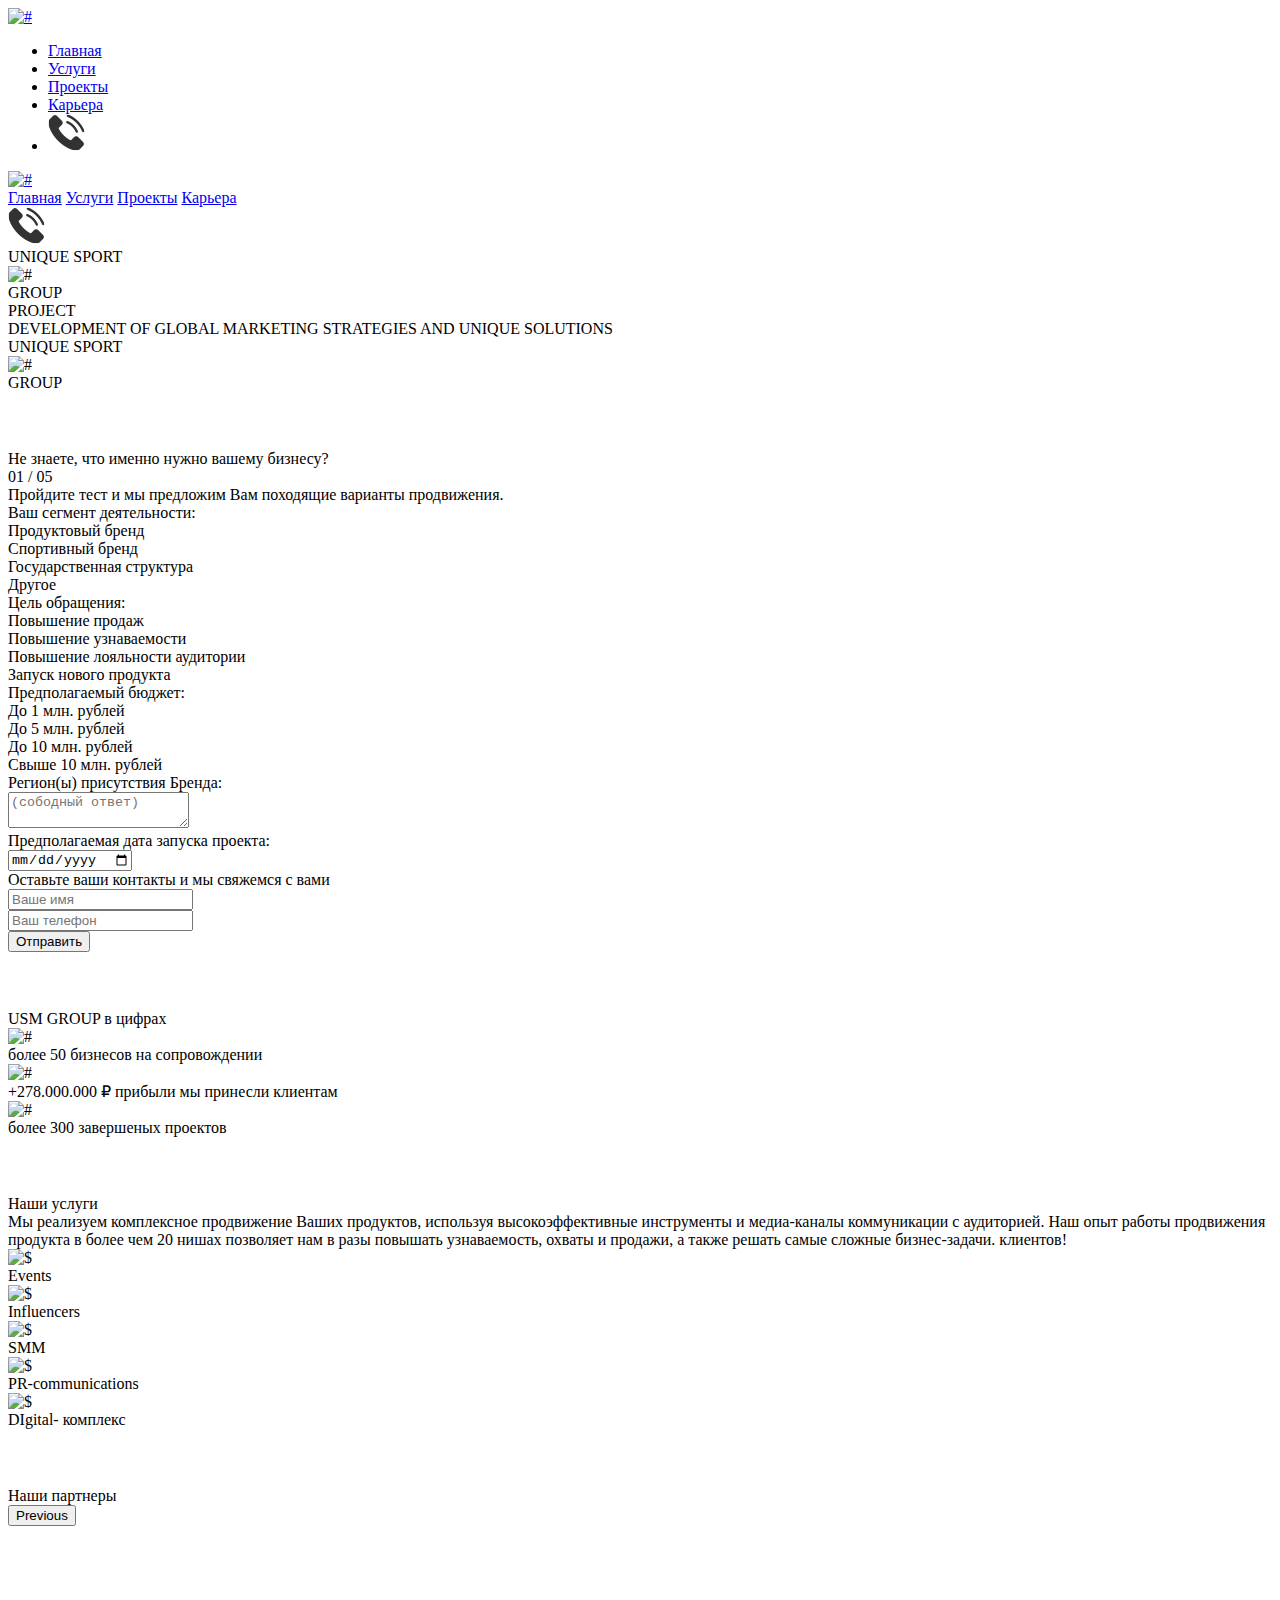
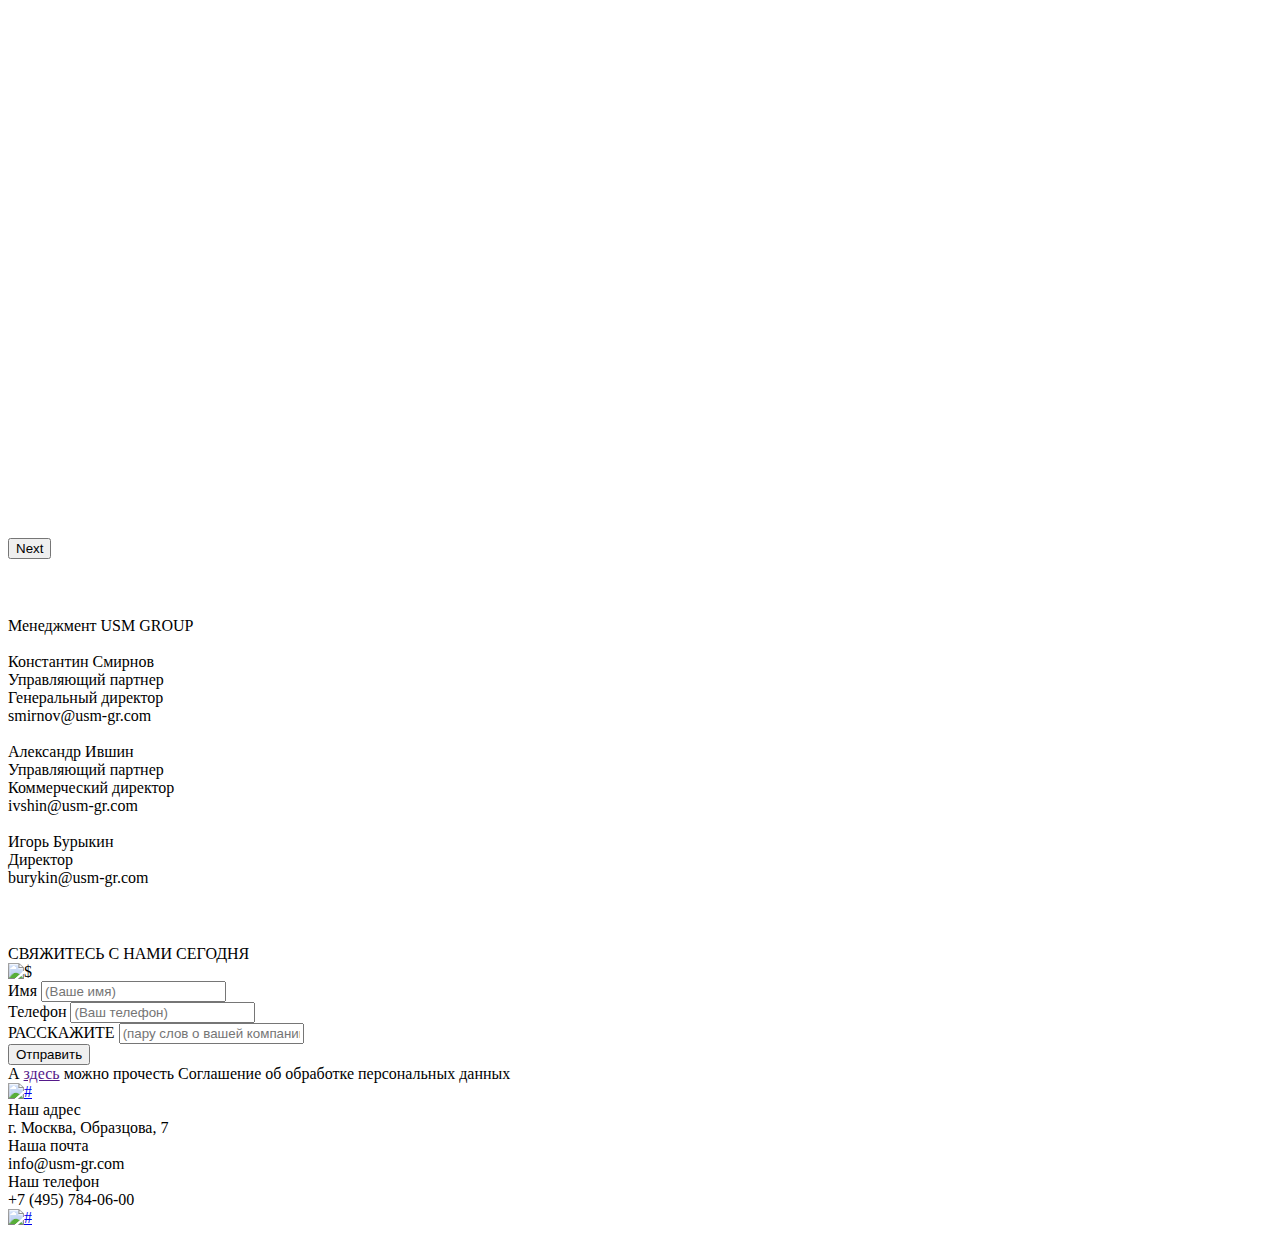
==== commit 3f532b64: "Add files via upload" ====
--- a/index.html
+++ b/index.html
@@ -9,8 +9,6 @@
         <link rel="preconnect" href="https://fonts.gstatic.com">
         <!-- <link rel="stylesheet" href="https://fonts.googleapis.com/css2?family=Montserrat:wght@100&display=swap"> -->
         <title>USM</title>
-        <link rel="stylesheet" type="text/css" href="./slick/slick.css">
-        <link rel="stylesheet" type="text/css" href="./slick/slick-theme.css">
     </head>
 
     <body>
@@ -45,7 +43,7 @@
           <ul class="c-m-menu__container ">
             <li class="c-m-menu__link text_size"><a href="/">Главная</a></li>
             <li class="c-m-menu__link tops usl text_size"><a href="#s3">Услуги</a></li>
-            <li class="c-m-menu__link text_size"><a href="project.php">Проекты</a></li>
+            <li class="c-m-menu__link text_size"><a href="project.html">Проекты</a></li>
             <li class="c-m-menu__link text_size"><a href="karera.php">Карьера</a></li>
             <li class="c-m-menu__link tops contact text_size"><a href="#s5"><img src="img/Телефон.png" alt="#"></a></li>
           </ul>
@@ -83,7 +81,7 @@
           <div class="page__menu__linkgroup">
             <a href="/" class="linkgroup__link linkgroup__link--active text_size" data-id="0">Главная</a>
             <a href="#s3" class="linkgroup__link tops usl text_size" data-id="5">Услуги</a>
-            <a href="project.php" class="linkgroup__link text_size" data-id="1">Проекты</a>
+            <a href="project.html" class="linkgroup__link text_size" data-id="1">Проекты</a>
             <a href="karera.php" class="linkgroup__link text_size" data-id="2">Карьера</a>
           </div>
           <div class="page__menu__linkallon tops">
@@ -151,27 +149,6 @@
                 <div class="page__line page__line--pos2"></div>
                 <div class="page__line page__line--pos3"></div>
                 <div class="container container_triangle ">
-                    <!-- <div class="page__groupLine tops">
-                        <a href="#s1" class="groupLine__line ">
-                            <div></div>
-                        </a>
-                        <a href="#s2-0" class="groupLine__line  groupLine__line--active">
-                            <div></div>
-                        </a>
-
-                        <a href="#s2" class="groupLine__line  ">
-                            <div></div>
-                        </a>
-                        <a href="#s2-1" class="groupLine__line ">
-                            <div></div>
-                        </a>
-                        <a href="#s3" class="groupLine__line  ">
-                            <div></div>
-                        </a>
-                        <a href="#s4" class="groupLine__line">
-                            <div></div>
-                        </a>
-                    </div> -->
                     <div class="column">
                         <div class="top">
                             <div class="s2-0__t1 s2-0__t1--mrtop">
@@ -298,18 +275,6 @@
                                     </form>
 
                                 </div>
-                                <!-- <div class="quiz__brtGroup">
-                                    <button type="button"
-                                        class="page__btn s1__btn modal--btn usm-quiz__btn usm-quiz__prev text_btn"
-                                        data-id="0" data-active="0">
-                                        Предыдущий вопрос
-                                    </button>
-                                    <button type="button"
-                                        class="page__btn s1__btn modal--btn usm-quiz__btn usm-quiz__next text_btn"
-                                        data-id="2" disabled data-progres="0">
-                                        Следующий вопрос
-                                    </button>
-                                </div> -->
                             </div>
                         </div>
                         <div class="s1__block2 bootom_top">
@@ -659,46 +624,6 @@
                     </div>
                 </div>
             </section>
-            <section class="s7">
-    <div class="container_case">
-        <div class="title_Case">
-            <span>ПАРТНЕРСТВО</span>
-            Fight Nights
-            Global &
-            Billionaire
-        </div>
-        <div class="text_case1">
-            <span>Концепт</span>
-            Подписание и сопровождение рекламного контракта западного бренда одежды класса Luxe – Billionaire и ведущего
-            промоушена смешанных единоборств
-            Fight Nights Global.
-        </div>
-        <div class="text_case2">
-            <span>Результаты</span>
-            </br>
-            Повышение узнаваемости, привлечение новой целевой аудитории к бренду.
-            </br>
-            </br>- Охват рекламной кампании с интеграцией бренда Billionaire на МАТЧ ТВ –
-            4 185 000 человек;
-            </br>
-            </br>
-            </br> - Охват рекламной кампании в social media более 1 500 000 человек;
-            </br>
-            </br> - Конверсия BTL акции - 25,6 %, в рамках данной BTL акции конверсия высчитывается
-            исходя из количества переходов с QR кодов на посадочную страницу Billionaire;
-            </br>
-            </br>
-            </br> - Амбассадор рекламной кампании – спортивный функционер, общественный деятель, президент промоутерской
-            компании «Fight Nights Global» – Камил Гаджиев
-        </div>
-    </div>
-    <div class="img_case">
-        <div>
-            <img src="img/index/s7/Слой_3.png" alt="#">
-        </div>
-    </div>
-</section>
-
         </main>
         <script type="text/javascript" src="//code.jquery.com/jquery-3.6.0.min.js"></script>
         <script src="js/script.min.js"></script>
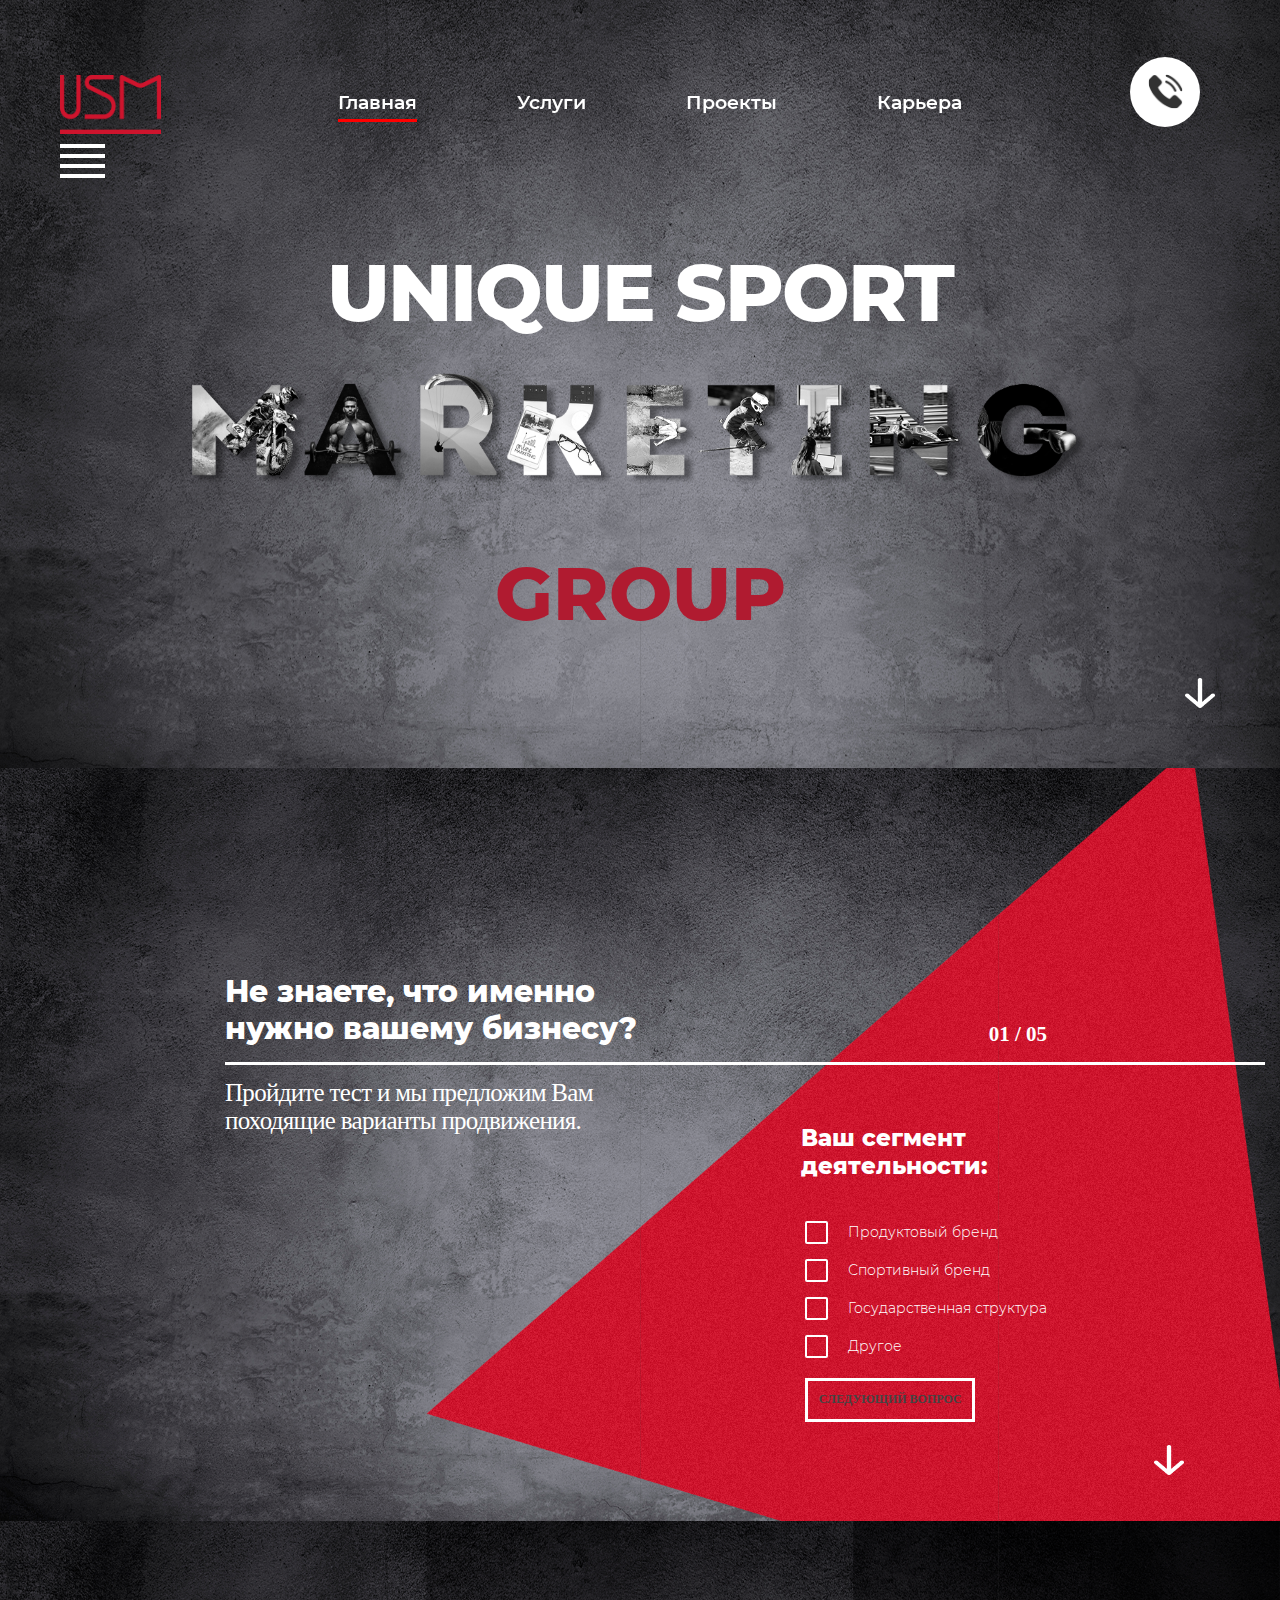
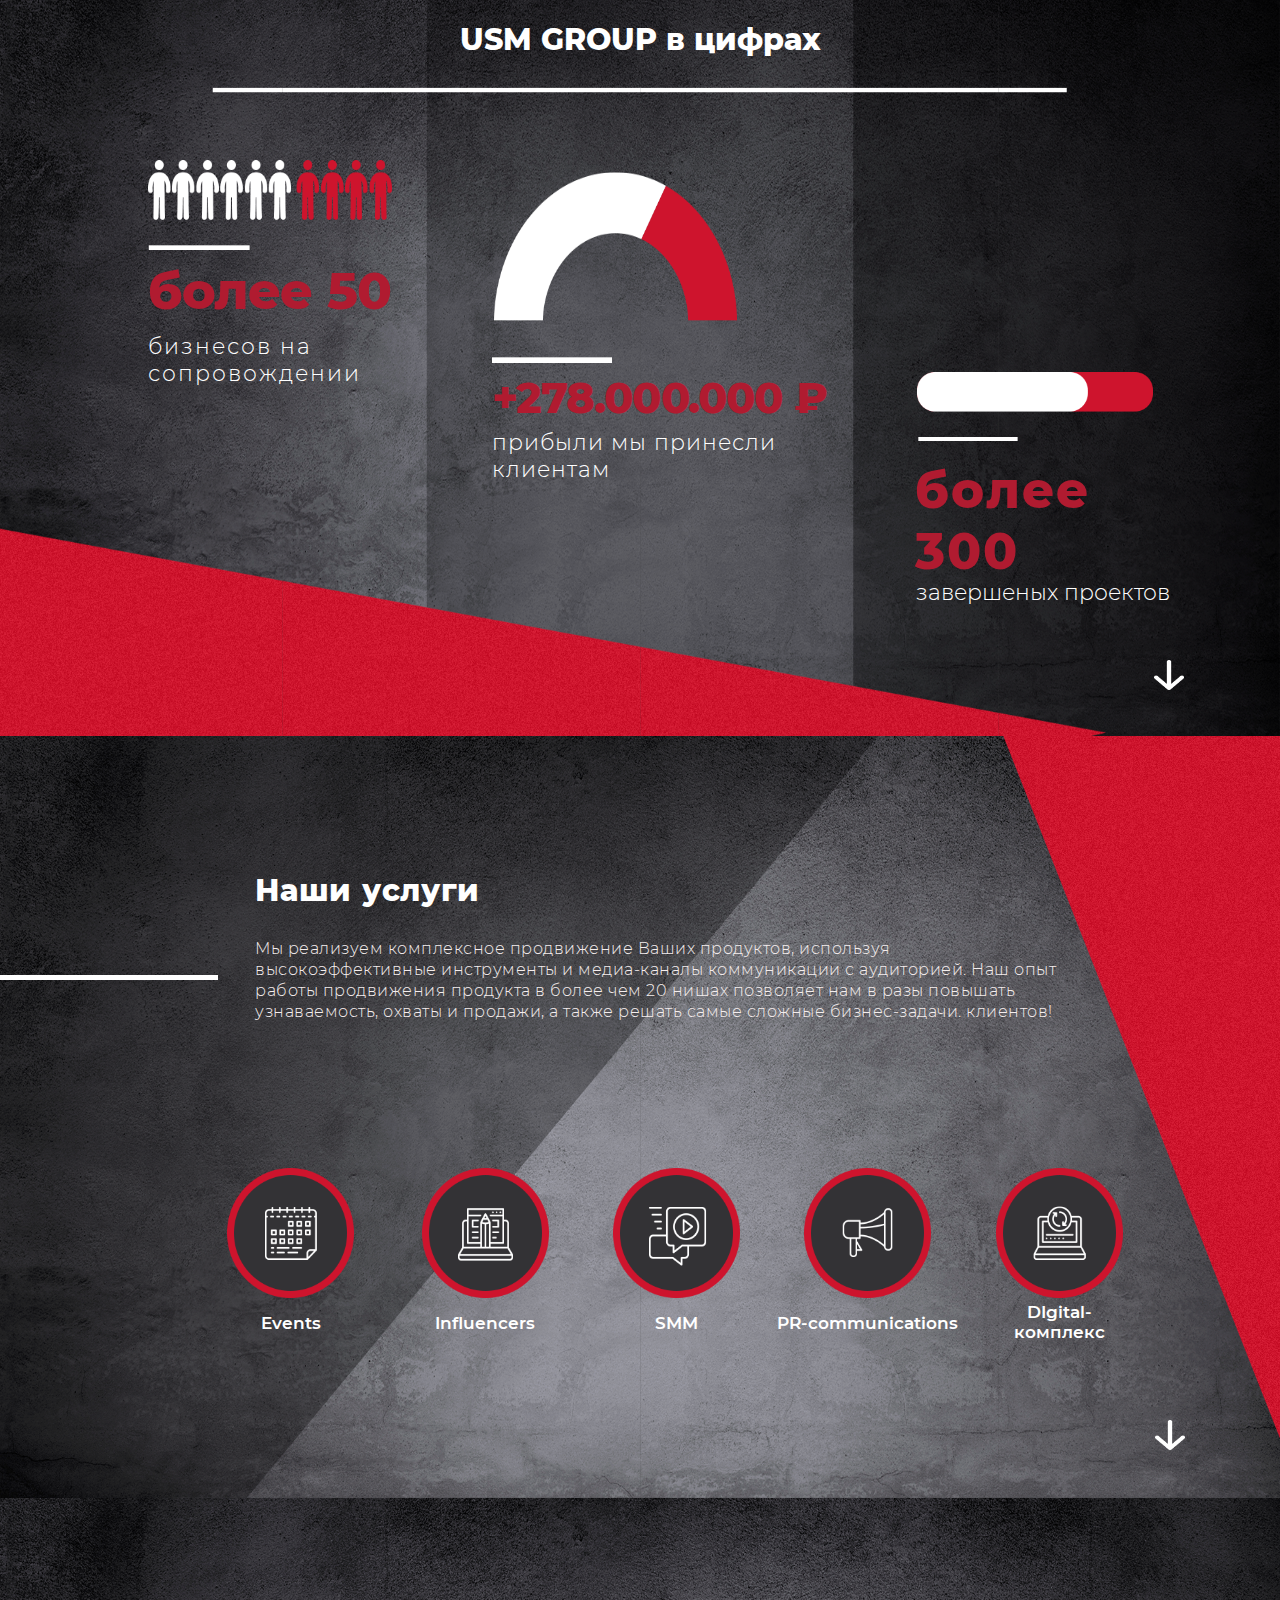
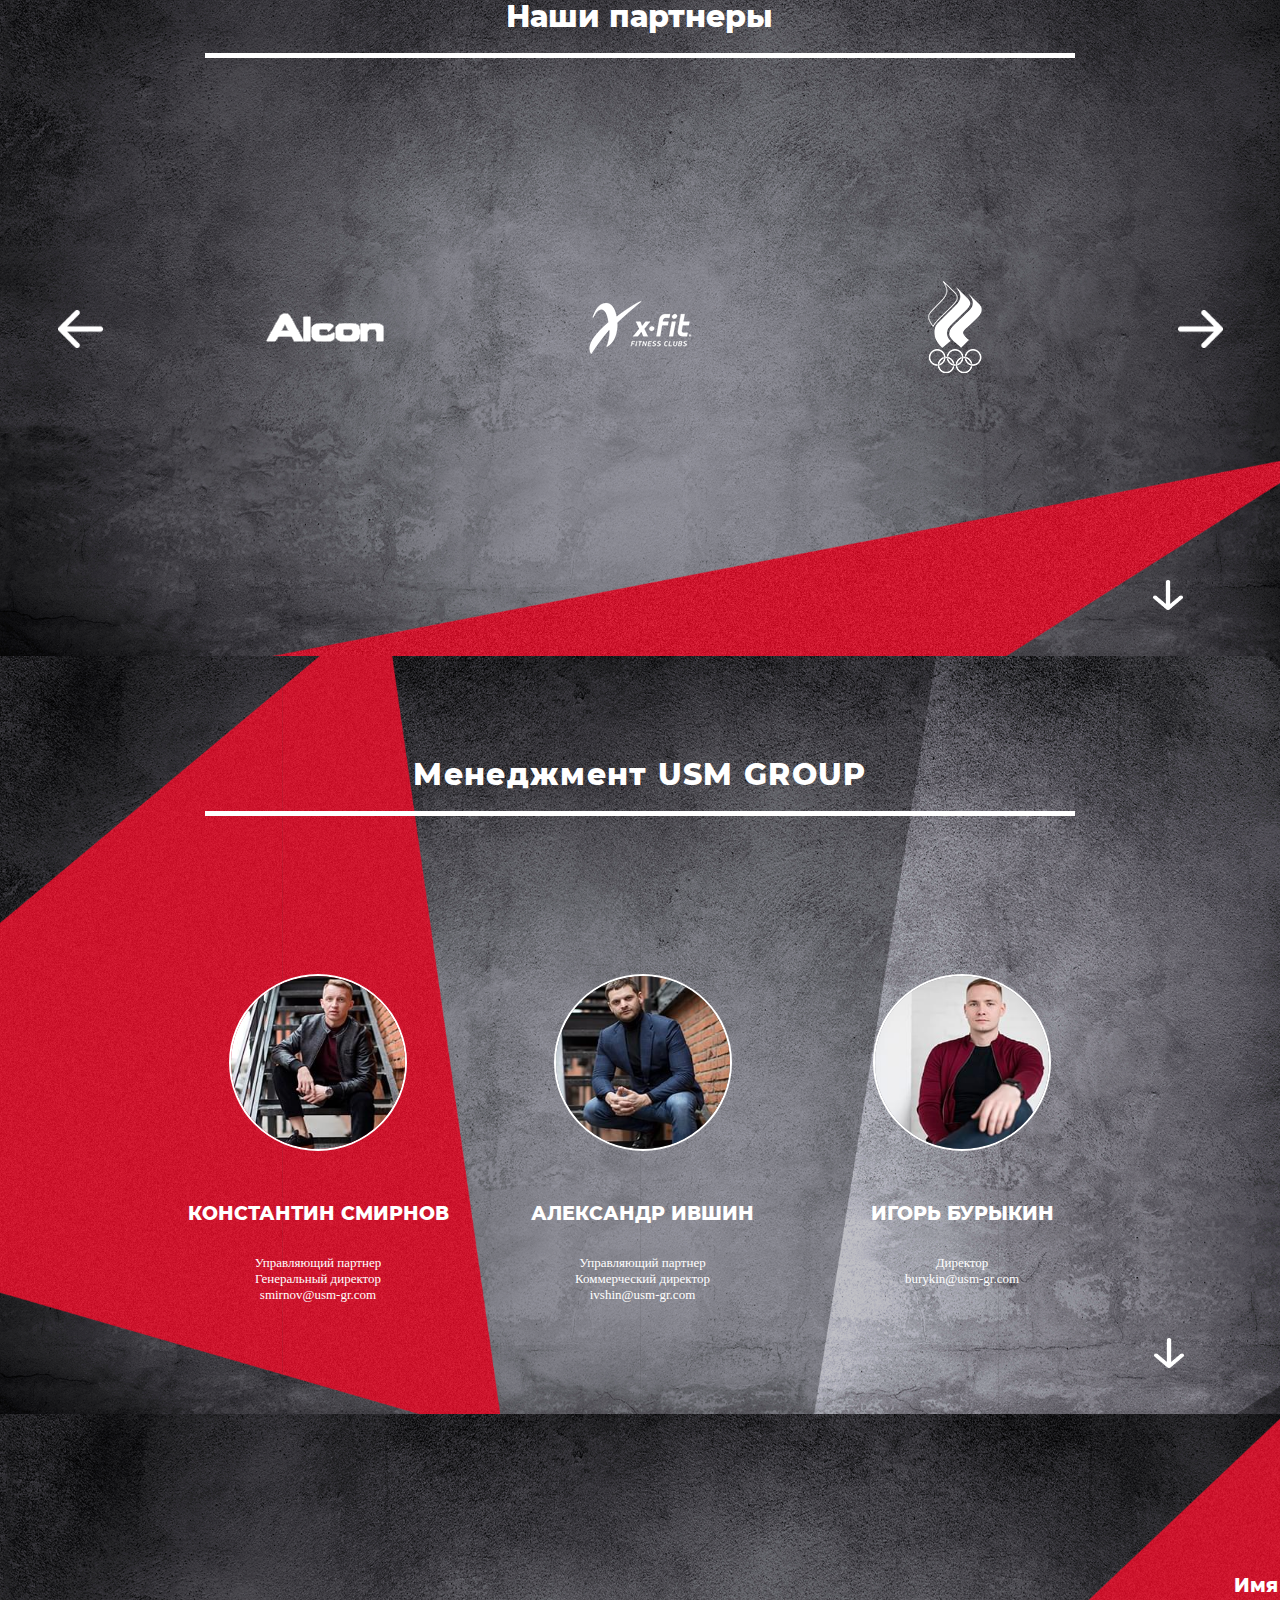
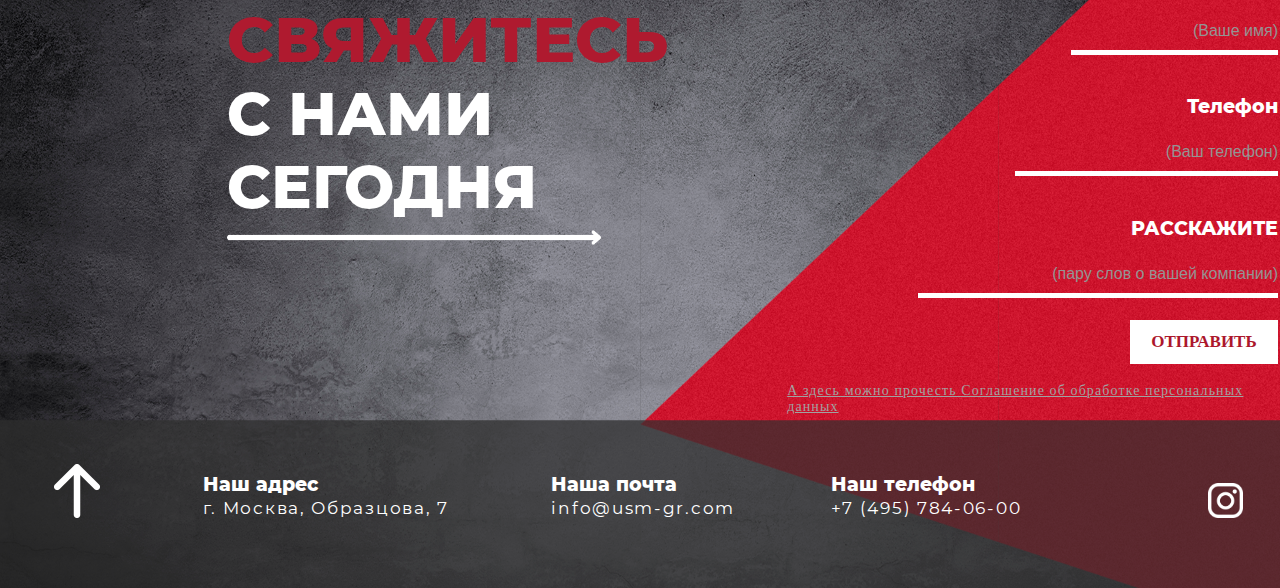
==== commit 8c8fbd11: "Add files via upload" ====
--- a/index.html
+++ b/index.html
@@ -1,19 +1,20 @@
 <!DOCTYPE html>
 <html lang="en">
 
-    <head>
-        <meta charset="UTF-8">
-        <meta http-equiv="X-UA-Compatible" content="IE=edge">
-        <meta name="viewport" content="width=device-width, initial-scale=1.0">
-        <link rel="stylesheet" href="css/style.min.css">
-        <link rel="preconnect" href="https://fonts.gstatic.com">
-        <!-- <link rel="stylesheet" href="https://fonts.googleapis.com/css2?family=Montserrat:wght@100&display=swap"> -->
-        <title>USM</title>
-    </head>
-
-    <body>
-        <main data-id="0">
-            <div class="c-menu-mob">
+  <head>
+    <meta charset="UTF-8">
+    <meta http-equiv="X-UA-Compatible" content="IE=edge">
+    <meta name="viewport" content="width=device-width, initial-scale=1.0">
+    <link rel="preconnect" href="https://fonts.gstatic.com">
+    <!-- <link rel="stylesheet" href="https://fonts.googleapis.com/css2?family=Montserrat:wght@100&display=swap"> -->
+    <link rel="stylesheet" href="css/style.min.css">
+
+    <title>USM</title>
+  </head>
+
+  <body>
+    <main data-id="0">
+      <div class="c-menu-mob">
   <div class="c-menu-mob__overlay"></div>
   <div class="c-m-wp">
     <div class="container ">
@@ -95,7 +96,7 @@
     </div>
   </div>
 </div>
-            <section class=" s1" id="s1">
+      <section class=" s1" id="s1">
     <div class="page__line page__line--pos1"></div>
     <div class="page__line page__line--pos2"></div>
     <div class="page__line page__line--pos3"></div>
@@ -142,281 +143,305 @@
         </div>
     </div>
 </section>
-
-            <section class=" s2 padding_none" id="s2-0">
-
-                <div class="page__line page__line--pos1"></div>
-                <div class="page__line page__line--pos2"></div>
-                <div class="page__line page__line--pos3"></div>
-                <div class="container container_triangle ">
-                    <div class="column">
-                        <div class="top">
-                            <div class="s2-0__t1 s2-0__t1--mrtop">
-                                <div class="row_dekst">
-                                    <div class="width">
-                                        Не знаете, что именно нужно вашему бизнесу?
-                                    </div>
-                                    <div class="usm-quiz__count">01 / 05</div>
-                                </div>
-                                <div class="quiz__progresbar"></div>
-                            </div>
-                            <div class="s2-0__t2 s2-0__t2--mrtop width style_text">Пройдите тест и мы предложим Вам
-                                походящие
-                                варианты
-                                продвижения.</div>
-                        </div>
-                        <div class="col-md-5 offset-md-1 col-lg-5 offset-lg-1 position_rigth">
-                            <div class="usm-quiz">
-                                <div class="usm-quiz__sl usm-quiz-sl active" data-id="1">
-                                    <div class="usm-quiz__h2">Ваш сегмент деятельности:</div>
-                                    <div class="usm-quiz__qv">
-                                        <div class="usm-quiz__label" data-radio="true" data-id="1_1" data-parent="1">
-                                            <div class="usm-quiz__checbox"><i class="fas fa-check"></i></div>
-
-                                            <div class="usm-quiz__text text_font2">Продуктовый бренд</div>
-                                        </div>
-                                        <div class="usm-quiz__label" data-radio="true" data-id="1_2" data-parent="1">
-                                            <div class="usm-quiz__checbox"><i class="fas fa-check"></i></div>
-                                            <div class="usm-quiz__text text_font2">Спортивный бренд</div>
-                                        </div>
-                                        <div class="usm-quiz__label" data-radio="true" data-id="1_3" data-parent="1">
-                                            <div class="usm-quiz__checbox"><i class="fas fa-check"></i></div>
-                                            <div class="usm-quiz__text text_font2">Государственная структура</div>
-                                        </div>
-                                        <div class="usm-quiz__label" data-radio="true" data-id="1_4" data-parent="1">
-                                            <div class="usm-quiz__checbox"><i class="fas fa-check"></i></div>
-                                            <div class="usm-quiz__text text_font2">Другое</div>
-                                        </div>
-                                    </div>
-
-                                </div>
-                                <div class="usm-quiz__sl usm-quiz-sl" data-id="2">
-                                    <div class="usm-quiz__h2">Цель обращения:</div>
-                                    <div class="usm-quiz__qv">
-                                        <div class="usm-quiz__label" data-radio="true" data-id="2_1" data-parent="2">
-                                            <div class="usm-quiz__checbox"><i class="fas fa-check"></i></div>
-                                            <div class="usm-quiz__text">Повышение продаж</div>
-                                        </div>
-                                        <div class="usm-quiz__label" data-radio="true" data-id="2_2" data-parent="2">
-                                            <div class="usm-quiz__checbox"><i class="fas fa-check"></i></div>
-                                            <div class="usm-quiz__text">Повышение узнаваемости</div>
-                                        </div>
-                                        <div class="usm-quiz__label" data-radio="true" data-id="2_3" data-parent="2">
-                                            <div class="usm-quiz__checbox"><i class="fas fa-check"></i></div>
-                                            <div class="usm-quiz__text">Повышение лояльности аудитории</div>
-                                        </div>
-                                        <div class="usm-quiz__label" data-radio="true" data-id="2_4" data-parent="2">
-                                            <div class="usm-quiz__checbox"><i class="fas fa-check"></i></div>
-                                            <div class="usm-quiz__text">Запуск нового продукта</div>
-                                        </div>
-                                    </div>
-
-                                </div>
-                                <div class="usm-quiz__sl usm-quiz-sl" data-id="3">
-                                    <div class="usm-quiz__h2">Предполагаемый бюджет:</div>
-                                    <div class="usm-quiz__qv">
-                                        <div class="usm-quiz__label" data-radio="true" data-id="3_1" data-parent="3">
-                                            <div class="usm-quiz__checbox"><i class="fas fa-check"></i></div>
-                                            <div class="usm-quiz__text">До 1 млн. рублей</div>
-                                        </div>
-                                        <div class="usm-quiz__label" data-radio="true" data-id="3_2" data-parent="3">
-                                            <div class="usm-quiz__checbox"><i class="fas fa-check"></i></div>
-                                            <div class="usm-quiz__text">До 5 млн. рублей</div>
-                                        </div>
-                                        <div class="usm-quiz__label" data-radio="true" data-id="3_3" data-parent="3">
-                                            <div class="usm-quiz__checbox"><i class="fas fa-check"></i></div>
-                                            <div class="usm-quiz__text">До 10 млн. рублей</div>
-                                        </div>
-                                        <div class="usm-quiz__label" data-radio="true" data-id="3_4" data-parent="3">
-                                            <div class="usm-quiz__checbox"><i class="fas fa-check"></i></div>
-                                            <div class="usm-quiz__text">Свыше 10 млн. рублей</div>
-                                        </div>
-                                    </div>
-
-                                </div>
-                                <div class="usm-quiz__sl usm-quiz-sl" data-id="4">
-                                    <div class="usm-quiz__h2">Регион(ы) присутствия Бренда:</div>
-                                    <div class="usm-quiz__qv ">
-                                        <div class="input__label usm-quiz__label">
-                                            <textarea name="" id="" class="usm-quiz__textarea"
-                                                placeholder="(сободный ответ)"></textarea>
-                                        </div>
-                                    </div>
-
-                                </div>
-                                <div class="usm-quiz__sl usm-quiz-sl" data-id="5">
-                                    <div class="usm-quiz__h2">Предполагаемая дата запуска проекта:</div>
-                                    <div class="usm-quiz__qv">
-                                        <div class="input__label">
-                                            <input type="date" class="gg">
-                                        </div>
-                                    </div>
-
-                                </div>
-                                <div class="usm-quiz__sl usm-quiz-sl" data-id="6">
-                                    <div class="usm-quiz__h3">Оставьте ваши контакты и мы свяжемся с вами</div>
-                                    <form class="usm-quiz__qv">
-                                        <div class="usm-quiz__hidden-input">
-                                            <div class="hidden-input__data1"></div>
-                                            <div class="hidden-input__data2"></div>
-                                            <div class="hidden-input__data3"></div>
-                                            <div class="hidden-input__data4"></div>
-                                            <div class="hidden-input__data5"></div>
-                                        </div>
-                                        <div class="input__label">
-                                            <input type="text" name="name" placeholder="Ваше имя" required="">
-                                        </div>
-                                        <div class="input__label">
-                                            <input type="tel" name="phone" placeholder="Ваш телефон" required="">
-                                        </div>
-                                        <button type="submit" class="page__btn s1__btn">
-                                            Отправить
-                                        </button>
-                                    </form>
-
-                                </div>
-                            </div>
-                        </div>
-                        <div class="s1__block2 bootom_top">
-                            <div class="s1__block2__btn tops"><a href="#s2"><img src="img/Стрелка.png" alt="#"></a>
-                            </div>
-                            <div class="group__img" style="display: none;">
-                                <div class="group__img__item"><img src="img/index/s1/img1.png" alt=""></div>
-                                <div class="group__img__item"><img src="img/index/s1/img2.png" alt=""></div>
-                                <div class="group__img__item"><img src="img/index/s1/img3.png" alt=""></div>
-                                <div class="group__img__item"><img src="img/index/s1/img4.png" alt=""></div>
-                            </div>
-                        </div>
-                    </div>
-                </div>
-            </section>
-            <section class=" s22" id="s2">
-
-                <div class="page__line page__line--pos1"></div>
-                <div class="page__line page__line--pos2"></div>
-                <div class="page__line page__line--pos3"></div>
-                <div class="container background_container">
-                    <div class=" align-items-end center">
-                        <div class="page__h2 monster_font">
-                            USM GROUP в цифрах
-                        </div>
-                    </div>
-                    <div class="content_group">
-                        <div class="container_group">
-                            <img src="img/index/s2-0/Более 50.png" alt="#" class="img_group_heigth">
-                            <div class="page__h2_group">
-                                <span>более 50</span> бизнесов на
-                                сопровождении
-                            </div>
-                        </div>
-                        <div class="container_group2">
-                            <img src="img/index/s2-0/сумма.png" alt="#" class="img_group_heigth1">
-                            <div class="page__h2_group">
-                                <span>+278.000.000 ₽</span> прибыли мы принесли
-                                клиентам
-                            </div>
-                        </div>
-                        <div class="container_group3">
-                            <img src="img/index/s2-0/Более 300.png" alt="#" class="img_group_heigth3">
-                            <div class="page__h2_group">
-                                <span>более 300</span> завершеных проектов
-                            </div>
-                        </div>
-                    </div>
-                    <div class="s1__block2 bootom_top">
-                        <div class="s1__block2__btn tops"><a href="#s4"><img src="img/Стрелка.png" alt="#"></a>
-                        </div>
-                        <div class="group__img" style="display: none;">
-                            <div class="group__img__item"><img src="img/index/s1/img1.png" alt=""></div>
-                            <div class="group__img__item"><img src="img/index/s1/img2.png" alt=""></div>
-                            <div class="group__img__item"><img src="img/index/s1/img3.png" alt=""></div>
-                            <div class="group__img__item"><img src="img/index/s1/img4.png" alt=""></div>
-                        </div>
-                    </div>
-                </div>
-            </section>
-            <section class=" s4 fon_s4" id="s4">
-                <div class="page__line page__line--pos1"></div>
-                <div class="page__line page__line--pos2"></div>
-                <div class="page__line page__line--pos3"></div>
-                <div>
-                    <div class="container">
-                        <div class="row align-items-end container_s4_title">
-
-                            <div class=" display_s4">
-                                <div class="border_s4">
-
-                                </div>
-                                <div>
-                                    <div class="  class_none">
-                                        <div class="page__h2 ">Наши услуги</div>
-                                    </div>
-                                    <div class="page__h2p text_services">Мы реализуем комплексное продвижение Ваших
-                                        продуктов,
-                                        используя
-                                        высокоэффективные инструменты и медиа-каналы коммуникации с аудиторией.
-                                        Наш опыт работы продвижения продукта в более чем 20 нишах позволяет нам в разы
-                                        повышать узнаваемость, охваты и продажи, а также решать самые сложные
-                                        бизнес-задачи.
-                                        клиентов!</div>
-                                </div>
-                            </div>
-                        </div>
-                        <div class=" content_service">
-                            <div class="container_img_servis">
-                                <img class="img_servis" src="img/index/s4/events.png" alt="$">
-                                <div class="text_service">
-                                    Events
-                                </div>
-                            </div>
-                            <div class="container_img_servis">
-                                <img class="img_servis" src="img/index/s4/Influens.png" alt="$">
-                                <div class="text_service">
-                                    Influencers
-                                </div>
-                            </div>
-                            <div class="container_img_servis">
-                                <img class="img_servis" src="img/index/s4/smm.png" alt="$">
-                                <div class="text_service">
-                                    SMM
-                                </div>
-                            </div>
-                            <div class="container_img_servis">
-                                <img class="img_servis" src="img/index/s4/PR communication.png" alt="$">
-                                <div class="text_service">
-                                    PR-communications
-                                </div>
-                            </div>
-                            <div class="container_img_servis">
-                                <img class="img_servis" src="img/index/s4/digital.png" alt="$">
-                                <div class="text_service">
-                                    DIgital-
-                                    комплекс
-                                </div>
-                            </div>
-                        </div>
-                        <div class="s1__block2 s1__block2_arrow  ">
-                            <div class="s1__block2__btn tops"><a href="#s3"><img src="img/Стрелка.png" alt="#"></a>
-                            </div>
-                            <div class="group__img" style="display: none;">
-                                <div class="group__img__item"><img src="img/index/s1/img1.png" alt=""></div>
-                                <div class="group__img__item"><img src="img/index/s1/img2.png" alt=""></div>
-                                <div class="group__img__item"><img src="img/index/s1/img3.png" alt=""></div>
-                                <div class="group__img__item"><img src="img/index/s1/img4.png" alt=""></div>
-                            </div>
-                        </div>
-                    </div>
-
-                    <div class="row">
-                        <div class="col-md-10 offset-md-1 col-lg-10 offset-lg-1">
-                            <div class="s4__line"></div>
-                        </div>
-                    </div>
-
-                </div>
-                </div>
-            </section>
-            <div class="slider_bacground">
+      <section class=" s2 padding_none" id="s2-0">
+
+    <div class="page__line page__line--pos1"></div>
+    <div class="page__line page__line--pos2"></div>
+    <div class="page__line page__line--pos3"></div>
+    <div class="container container_triangle ">
+        <div class="column">
+            <div class="top">
+                <div class="s2-0__t1 s2-0__t1--mrtop">
+                    <div class="row_dekst">
+                        <div class="width">
+                            Не знаете, что именно нужно вашему бизнесу?
+                        </div>
+                        <div class="usm-quiz__count">01 / 05</div>
+                    </div>
+                    <div class="quiz__progresbar"></div>
+                </div>
+                <div class="s2-0__t2 margin_top_s2-0 width style_text">Пройдите тест и мы предложим Вам
+                    походящие
+                    варианты
+                    продвижения.</div>
+            </div>
+            <div class="col-md-5 offset-md-1 col-lg-5 offset-lg-1 position_rigth">
+                <div class="usm-quiz">
+                    <div class="usm-quiz__sl usm-quiz-sl active" data-id="1">
+                        <div class="usm-quiz__h2">Ваш сегмент деятельности:</div>
+                        <div class="usm-quiz__qv">
+                            <div class="usm-quiz__label" data-radio="true" data-id="1_1" data-parent="1">
+                                <div class="usm-quiz__checbox"><i class="fas fa-check"></i></div>
+
+                                <div class="usm-quiz__text text_font2">Продуктовый бренд</div>
+                            </div>
+                            <div class="usm-quiz__label" data-radio="true" data-id="1_2" data-parent="1">
+                                <div class="usm-quiz__checbox"><i class="fas fa-check"></i></div>
+                                <div class="usm-quiz__text text_font2">Спортивный бренд</div>
+                            </div>
+                            <div class="usm-quiz__label" data-radio="true" data-id="1_3" data-parent="1">
+                                <div class="usm-quiz__checbox"><i class="fas fa-check"></i></div>
+                                <div class="usm-quiz__text text_font2">Государственная структура</div>
+                            </div>
+                            <div class="usm-quiz__label" data-radio="true" data-id="1_4" data-parent="1">
+                                <div class="usm-quiz__checbox"><i class="fas fa-check"></i></div>
+                                <div class="usm-quiz__text text_font2">Другое</div>
+                            </div>
+                        </div>
+
+                    </div>
+                    <div class="usm-quiz__sl usm-quiz-sl" data-id="2">
+                        <div class="usm-quiz__h2">Цель обращения:</div>
+                        <div class="usm-quiz__qv">
+                            <div class="usm-quiz__label" data-radio="true" data-id="2_1" data-parent="2">
+                                <div class="usm-quiz__checbox"><i class="fas fa-check"></i></div>
+                                <div class="usm-quiz__text">Повышение продаж</div>
+                            </div>
+                            <div class="usm-quiz__label" data-radio="true" data-id="2_2" data-parent="2">
+                                <div class="usm-quiz__checbox"><i class="fas fa-check"></i></div>
+                                <div class="usm-quiz__text">Повышение узнаваемости</div>
+                            </div>
+                            <div class="usm-quiz__label" data-radio="true" data-id="2_3" data-parent="2">
+                                <div class="usm-quiz__checbox"><i class="fas fa-check"></i></div>
+                                <div class="usm-quiz__text">Повышение лояльности аудитории</div>
+                            </div>
+                            <div class="usm-quiz__label" data-radio="true" data-id="2_4" data-parent="2">
+                                <div class="usm-quiz__checbox"><i class="fas fa-check"></i></div>
+                                <div class="usm-quiz__text">Запуск нового продукта</div>
+                            </div>
+                        </div>
+
+                    </div>
+                    <div class="usm-quiz__sl usm-quiz-sl" data-id="3">
+                        <div class="usm-quiz__h2">Предполагаемый бюджет:</div>
+                        <div class="usm-quiz__qv">
+                            <div class="usm-quiz__label" data-radio="true" data-id="3_1" data-parent="3">
+                                <div class="usm-quiz__checbox"><i class="fas fa-check"></i></div>
+                                <div class="usm-quiz__text">До 1 млн. рублей</div>
+                            </div>
+                            <div class="usm-quiz__label" data-radio="true" data-id="3_2" data-parent="3">
+                                <div class="usm-quiz__checbox"><i class="fas fa-check"></i></div>
+                                <div class="usm-quiz__text">До 5 млн. рублей</div>
+                            </div>
+                            <div class="usm-quiz__label" data-radio="true" data-id="3_3" data-parent="3">
+                                <div class="usm-quiz__checbox"><i class="fas fa-check"></i></div>
+                                <div class="usm-quiz__text">До 10 млн. рублей</div>
+                            </div>
+                            <div class="usm-quiz__label" data-radio="true" data-id="3_4" data-parent="3">
+                                <div class="usm-quiz__checbox"><i class="fas fa-check"></i></div>
+                                <div class="usm-quiz__text">Свыше 10 млн. рублей</div>
+                            </div>
+                        </div>
+
+                    </div>
+                    <div class="usm-quiz__sl usm-quiz-sl" data-id="4">
+                        <div class="usm-quiz__h2">Регион(ы) присутствия Бренда:</div>
+                        <div class="usm-quiz__qv ">
+                            <div class="input__label usm-quiz__label">
+                                <textarea name="" id="" class="usm-quiz__textarea"
+                                    placeholder="(сободный ответ)"></textarea>
+                            </div>
+                        </div>
+
+                    </div>
+                    <div class="usm-quiz__sl usm-quiz-sl" data-id="5">
+                        <div class="usm-quiz__h2">Предполагаемая дата запуска проекта:</div>
+                        <div class="usm-quiz__qv">
+                            <div class="input__label">
+                                <input type="date" class="gg">
+                            </div>
+                        </div>
+
+                    </div>
+                    <div class="usm-quiz__sl usm-quiz-sl" data-id="6">
+                        <div class="usm-quiz__h3">Оставьте ваши контакты и мы свяжемся с вами</div>
+                        <form class="usm-quiz__qv">
+                            <div class="usm-quiz__hidden-input">
+                                <div class="hidden-input__data1"></div>
+                                <div class="hidden-input__data2"></div>
+                                <div class="hidden-input__data3"></div>
+                                <div class="hidden-input__data4"></div>
+                                <div class="hidden-input__data5"></div>
+                            </div>
+                            <div class="input__label">
+                                <input type="text" name="name" placeholder="Ваше имя" required="">
+                            </div>
+                            <div class="input__label">
+                                <input type="tel" name="phone" placeholder="Ваш телефон" required="">
+                            </div>
+                            <button type="submit" class="page__btn s1__btn">
+                                Отправить
+                            </button>
+                        </form>
+
+                    </div>
+                    <div class="quiz__brtGroup">
+                        <button type="button" class="page__btn s1__btn modal--btn usm-quiz__btn usm-quiz__prev "
+                            data-id="0" data-active="0">
+                            Предыдущий вопрос
+                        </button>
+                        <button type="button"
+                            class="page__btn s1__btn modal--btn usm-quiz__btn usm-quiz__next margin_none" data-id="2"
+                            disabled data-progres="0">
+                            Следующий вопрос
+                        </button>
+                    </div>
+                </div>
+            </div>
+            <div class="s1__block2 bootom_top">
+                <div class="s1__block2__btn tops"><a href="#s2"><img src="img/Стрелка.png" class="navigation_arrow"
+                            alt="#"></a>
+                </div>
+                <div class="group__img" style="display: none;">
+                    <div class="group__img__item"><img src="img/index/s1/img1.png" alt=""></div>
+                    <div class="group__img__item"><img src="img/index/s1/img2.png" alt=""></div>
+                    <div class="group__img__item"><img src="img/index/s1/img3.png" alt=""></div>
+                    <div class="group__img__item"><img src="img/index/s1/img4.png" alt=""></div>
+                </div>
+            </div>
+        </div>
+    </div>
+</section>
+
+
+      <section class=" s22" id="s2">
+
+        <div class="page__line page__line--pos1"></div>
+        <div class="page__line page__line--pos2"></div>
+        <div class="page__line page__line--pos3"></div>
+        <div class="container background_container">
+          <div class=" align-items-end center">
+            <div class="page__h2 monster_font">
+              USM GROUP в цифрах
+            </div>
+          </div>
+          <div class="content_group">
+            <div class="container_group">
+              <img src="img/index/s2-0/Более 50.png" alt="#" class="img_group_heigth">
+              <div class="page__h2_group">
+                <span class="page__h2_group_span1">более 50</span>
+                <div class="text_span_two">
+                  бизнесов на
+                  сопровождении
+                </div>
+              </div>
+            </div>
+            <div class="container_group2">
+              <img src="img/index/s2-0/сумма.png" alt="#" class="img_group_heigth1">
+              <div class="page__h2_group">
+                <span class="page__h2_group_span2">+278.000.000 ₽</span>
+                <div class="text_span_two2">
+                  прибыли мы принесли
+                  клиентам
+                </div>
+              </div>
+            </div>
+            <div class="container_group3">
+              <img src="img/index/s2-0/Более 300.png" alt="#" class="img_group_heigth3">
+              <div class="page__h2_group">
+                <span class="page__h2_group_span3">более 300</span>
+                <div class="text_span_two3">
+                  завершеных проектов
+                </div>
+              </div>
+            </div>
+          </div>
+          <div class="s1__block2 bootom_top">
+            <div class="s1__block2__btn tops"><a href="#s4"><img src="img/Стрелка.png" class="navigation_arrow"
+                  alt="#"></a>
+            </div>
+            <div class="group__img" style="display: none;">
+              <div class="group__img__item"><img src="img/index/s1/img1.png" alt=""></div>
+              <div class="group__img__item"><img src="img/index/s1/img2.png" alt=""></div>
+              <div class="group__img__item"><img src="img/index/s1/img3.png" alt=""></div>
+              <div class="group__img__item"><img src="img/index/s1/img4.png" alt=""></div>
+            </div>
+          </div>
+        </div>
+      </section>
+      <section class=" s4 fon_s4" id="s4">
+        <div class="page__line page__line--pos1"></div>
+        <div class="page__line page__line--pos2"></div>
+        <div class="page__line page__line--pos3"></div>
+        <div>
+          <div class="container container_content_service">
+            <div class="row align-items-end container_s4_title">
+
+              <div class=" display_s4">
+                <div class="border_s4">
+
+                </div>
+                <div class="container_text-service">
+                  <div class="  class_none">
+                    <div class="page__h2 page__h2_service">Наши услуги</div>
+                  </div>
+                  <div class="page__h2p text_services">Мы реализуем комплексное продвижение Ваших
+                    продуктов,
+                    используя
+                    высокоэффективные инструменты и медиа-каналы коммуникации с аудиторией.
+                    Наш опыт работы продвижения продукта в более чем 20 нишах позволяет нам в разы
+                    повышать узнаваемость, охваты и продажи, а также решать самые сложные
+                    бизнес-задачи.
+                    клиентов!</div>
+                </div>
+              </div>
+            </div>
+            <div class=" content_service">
+              <div class="container_img_servis img_servis1">
+                <img class="img_servis" src="img/index/s4/events.png" alt="$">
+                <div class="text_service">
+                  Events
+                </div>
+              </div>
+              <div class="container_img_servis img_servis2">
+                <img class="img_servis" src="img/index/s4/Influens.png" alt="$">
+                <div class="text_service">
+                  Influencers
+                </div>
+              </div>
+              <div class="container_img_servis img_servis3">
+                <img class="img_servis" src="img/index/s4/smm.png" alt="$">
+                <div class="text_service">
+                  SMM
+                </div>
+              </div>
+              <div class="container_img_servis img_servis4">
+                <img class="img_servis" src="img/index/s4/PR communication.png" alt="$">
+                <div class="text_service">
+                  PR-communications
+                </div>
+              </div>
+              <div class="container_img_servis img_servis5">
+                <img class="img_servis" src="img/index/s4/digital.png" alt="$">
+                <div class="text_service_two">
+                  DIgital-<br>
+                  комплекс
+                </div>
+              </div>
+            </div>
+            <div class="s1__block2 s1__block2_arrow  ">
+              <div class="s1__block2__btn tops"><a href="#s3"><img src="img/Стрелка.png" class="navigation_arrow"
+                    alt="#"></a>
+              </div>
+              <div class="group__img" style="display: none;">
+                <div class="group__img__item"><img src="img/index/s1/img1.png" alt=""></div>
+                <div class="group__img__item"><img src="img/index/s1/img2.png" alt=""></div>
+                <div class="group__img__item"><img src="img/index/s1/img3.png" alt=""></div>
+                <div class="group__img__item"><img src="img/index/s1/img4.png" alt=""></div>
+              </div>
+            </div>
+          </div>
+
+          <div class="row">
+            <div class="col-md-10 offset-md-1 col-lg-10 offset-lg-1">
+              <div class="s4__line"></div>
+            </div>
+          </div>
+
+        </div>
+        </div>
+      </section>
+      <div class="slider_bacground">
     <div class=" align-items-end center_dekst ">
         <div class=" offset-md-1 col-lg_text offset-lg-1">
             <div class="page__h2 page__h2--nomr page_h2_margin" id="s3">
@@ -471,162 +496,163 @@
             <img src="img/index/s2-1/sl/img15.png" alt="#" class="img_slick">
         </div>
     </section>
-    <div class="s1__block2 bootom_top left tops_aroow_slick">
-        <div class="s1__block2__btn tops "><a href="#s3-1"><img src="img/Стрелка.png" alt="#"></a>
+    <div class="s1__block2 bootom_top  tops_aroow_slick">
+        <div class="s1__block2__btn tops "><a href="#s3-1"><img src="img/Стрелка.png" class="navigation_arrow"
+                    alt="#"></a>
         </div>
         <div class="group__img" style="display: none;">
-            <div class="group__img__item"><img src="img/index/s1/img1.png" alt=""></div>
-            <div class="group__img__item"><img src="img/index/s1/img2.png" alt=""></div>
-            <div class="group__img__item"><img src="img/index/s1/img3.png" alt=""></div>
-            <div class="group__img__item"><img src="img/index/s1/img4.png" alt=""></div>
+            <div class="group__img__item"><img src="img/index/s1/img1.png" alt="#"></div>
+            <div class="group__img__item"><img src="img/index/s1/img2.png" alt="#"></div>
+            <div class="group__img__item"><img src="img/index/s1/img3.png" alt="#"></div>
+            <div class="group__img__item"><img src="img/index/s1/img4.png" alt="#"></div>
         </div>
     </div>
 </div>
-            <section class="page__section s3 position" id="s3-1">
-                <div class="">
-                    <div class="page__line page__line--pos1"></div>
-                    <div class="page__line page__line--pos2"></div>
-                    <div class="page__line page__line--pos3"></div>
-                    <div class="container ">
-                        <div class="row align-items-end">
-                            <div class=" align-items-end center_dekst_absolut ">
-                                <div class=" offset-md-1 col-lg_text offset-lg-1">
-                                    <div class="page__h2 page__h2--nomr ">
-                                        Менеджмент USM GROUP
-                                    </div>
-                                </div>
-                            </div>
-                        </div>
-                        <div class="container_img_menedjer">
-                            <div class="">
-                                <div class="s4__block">
-                                    <div class="s4__block__img"><img src="img/index/s4/img1.jpg" alt=""></div>
-                                    <div class="s4__block__t1">Константин Смирнов </div>
-                                    <div class="s4__block__t2">Управляющий партнер <br> Генеральный директор <br>
-                                        smirnov@usm-gr.com
-                                        <br>
-                                    </div>
-                                </div>
-                            </div>
-                            <div class="">
-                                <div class="s4__block">
-                                    <div class="s4__block__img"><img src="img/index/s4/img2.jpg" alt=""></div>
-                                    <div class="s4__block__t1">Александр Ившин</div>
-                                    <div class="s4__block__t2">Управляющий партнер <br> Коммерческий директор <br>
-                                        ivshin@usm-gr.com
-                                        <br>
-                                    </div>
-                                </div>
-                            </div>
-
-                            <div class="">
-                                <div class="s4__block">
-                                    <div class="s4__block__img"><img src="img/index/s4/img3.jpg" alt=""></div>
-                                    <div class="s4__block__t1">Игорь Бурыкин</div>
-                                    <div class="s4__block__t2">Директор <br> burykin@usm-gr.com
-
-                                    </div>
-                                </div>
-                            </div>
-                        </div>
-                        <div class="s1__block2 bootom_top aroow_menejment">
-                            <div class="s1__block2__btn tops"><a href="#s5"><img src="img/Стрелка.png" alt="#"></a>
-                            </div>
-                            <div class="group__img" style="display: none;">
-                                <div class="group__img__item"><img src="img/index/s1/img1.png" alt=""></div>
-                                <div class="group__img__item"><img src="img/index/s1/img2.png" alt=""></div>
-                                <div class="group__img__item"><img src="img/index/s1/img3.png" alt=""></div>
-                                <div class="group__img__item"><img src="img/index/s1/img4.png" alt=""></div>
-                            </div>
-                        </div>
-                    </div>
-                </div>
-            </section>
-            <section class="page__section s5 background_contact" id="s5">
-                <div class="page__line page__line--pos1"></div>
-                <div class="page__line page__line--pos2"></div>
-                <div class="page__line page__line--pos3"></div>
-                <div class="container">
-
-                    <div class=" container_contact">
-                        <div class="row align-items-end">
-                            <div class="col-md-8 offset-md-1 col-lg-6 offset-lg-1 position_contact_text">
-                                <div class="page__h2 text_contact"><span>СВЯЖИТЕСЬ </span>
-                                    С НАМИ
-                                    СЕГОДНЯ</div>
-                                <img class="arow_contact" src="img/index/s5/Векторный_смарт-объект.png" alt="$">
-                            </div>
-                        </div>
-                        <div class="col-md-5 offset-md-1 col-lg-5 offset-lg-1 ">
-                            <form class="container_from">
-                                <div class="input_content">
-                                    <div class="input__label input_1">
-                                        <span>Имя</span>
-                                        <input type="text" name="name" placeholder="(Ваше имя)" required>
-                                    </div>
-                                    <div class="input__label input_2">
-                                        <span>Телефон</span>
-                                        <input type="tel" name="phone" placeholder="(Ваш телефон)" required>
-                                    </div>
-                                    <div class="input__label input_3">
-                                        <span>РАССКАЖИТЕ</span>
-                                        <input type="tel" name="phone" placeholder="(пару слов о вашей компании)"
-                                            required>
-                                    </div>
-                                </div>
-                                <button type="submit" class="page__btn s1__btn">
-                                    Отправить
-                                </button>
-                                <div class="policy">А <a href="">здесь</a> можно прочесть Соглашение об
-                                    обработке
-                                    персональных данных
-                                </div>
-                            </form>
-
-                        </div>
-                    </div>
-                    <div class="content_info_container">
-                        <div class="container_info_contact">
-                            <div class="text_info_contact1">
-                                <a href="#s1"><img src="img/index/s5/Стрелка (1).png" alt="#"></a>
-
-                            </div>
-
-                        </div>
-                        <div class="container_info_contact">
-                            <div class="text_info_contact1">
-                                Наш адрес
-                            </div>
-                            <div class="text_info_contact2">
-                                г. Москва, Образцова, 7
-                            </div>
-                        </div>
-                        <div class="container_info_contact">
-                            <div class="text_info_contact1">
-                                Наша почта
-                            </div>
-                            <div class="text_info_contact2">
-                                info@usm-gr.com
-                            </div>
-                        </div>
-                        <div class="container_info_contact">
-                            <div class="text_info_contact1">
-                                Наш телефон
-                            </div>
-                            <div class="text_info_contact2">
-                                +7 (495) 784-06-00
-                            </div>
-                        </div>
-                        <div class="soc-group s5-soc-group ">
-                            <a href="https://instagram.com/usm.group?igshid=r88g4umkd4ex" target="_blank"><img
-                                    src="img/index/s5/Векторный_смарт-объект (1).png" alt="#" class="inst_img"></a>
-                        </div>
-                    </div>
-                </div>
-            </section>
-        </main>
-        <script type="text/javascript" src="//code.jquery.com/jquery-3.6.0.min.js"></script>
-        <script src="js/script.min.js"></script>
-    </body>
+      <section class="page__section s3 position" id="s3-1">
+        <div class="">
+          <div class="page__line page__line--pos1"></div>
+          <div class="page__line page__line--pos2"></div>
+          <div class="page__line page__line--pos3"></div>
+          <div class="container ">
+            <div class="row align-items-end">
+              <div class=" align-items-end center_dekst_absolut ">
+                <div class=" offset-md-1 col-lg_text offset-lg-1">
+                  <div class="page__h2 page__h2--nomr text_menegment ">
+                    Менеджмент USM GROUP
+                  </div>
+                </div>
+              </div>
+            </div>
+            <div class="container_img_menedjer">
+              <div class="block_img_1">
+                <div class="s4__block">
+                  <div class="s4__block__img"><img src="img/index/s4/img1.jpg" alt=""></div>
+                  <div class="s4__block__t1">Константин Смирнов </div>
+                  <div class="s4__block__t2">Управляющий партнер <br> Генеральный директор <br>
+                    smirnov@usm-gr.com
+                    <br>
+                  </div>
+                </div>
+              </div>
+              <div class="block_img_2">
+                <div class="s4__block">
+                  <div class="s4__block__img"><img src="img/index/s4/img2.jpg" alt=""></div>
+                  <div class="s4__block__t1">Александр Ившин</div>
+                  <div class="s4__block__t2">Управляющий партнер <br> Коммерческий директор <br>
+                    ivshin@usm-gr.com
+                    <br>
+                  </div>
+                </div>
+              </div>
+
+              <div class="block_img_3">
+                <div class="s4__block">
+                  <div class="s4__block__img"><img src="img/index/s4/img3.jpg" alt=""></div>
+                  <div class="s4__block__t1">Игорь Бурыкин</div>
+                  <div class="s4__block__t2">Директор <br> burykin@usm-gr.com
+
+                  </div>
+                </div>
+              </div>
+            </div>
+            <div class="s1__block2 bootom_top aroow_menejment">
+              <div class="s1__block2__btn tops"><a href="#s5"><img src="img/Стрелка.png" class="navigation_arrow"
+                    alt="#"></a>
+              </div>
+              <div class="group__img" style="display: none;">
+                <div class="group__img__item"><img src="img/index/s1/img1.png" alt=""></div>
+                <div class="group__img__item"><img src="img/index/s1/img2.png" alt=""></div>
+                <div class="group__img__item"><img src="img/index/s1/img3.png" alt=""></div>
+                <div class="group__img__item"><img src="img/index/s1/img4.png" alt=""></div>
+              </div>
+            </div>
+          </div>
+        </div>
+      </section>
+      <section class="page__section s5 background_contact" id="s5">
+        <div class="page__line page__line--pos1"></div>
+        <div class="page__line page__line--pos2"></div>
+        <div class="page__line page__line--pos3"></div>
+        <div class="container">
+
+          <div class=" container_contact">
+            <div class="row align-items-end">
+              <div class="col-md-8 offset-md-1 col-lg-6 offset-lg-1 position_contact_text">
+                <div class="page__h2 text_contact"><span>СВЯЖИТЕСЬ </span>
+                  С НАМИ
+                  СЕГОДНЯ</div>
+                <img class="arow_contact" src="img/index/s5/Векторный_смарт-объект.png" alt="$">
+              </div>
+            </div>
+            <div class="col-md-5 offset-md-1 col-lg-5 offset-lg-1 ">
+              <form class="container_from">
+                <div class="input_content">
+                  <div class="input__label input_1">
+                    <span>Имя</span>
+                    <input type="text" name="name" placeholder="(Ваше имя)" required>
+                  </div>
+                  <div class="input__label input_2">
+                    <span>Телефон</span>
+                    <input type="tel" name="phone" placeholder="(Ваш телефон)" required>
+                  </div>
+                  <div class="input__label input_3">
+                    <span>РАССКАЖИТЕ</span>
+                    <input type="tel" name="phone" placeholder="(пару слов о вашей компании)" required>
+                  </div>
+                </div>
+                <button type="submit" class="page__btn s1__btn page__btn s1__btn_contact">
+                  Отправить
+                </button>
+                <div class="policy">А <a href="">здесь</a> можно прочесть Соглашение об
+                  обработке
+                  персональных данных
+                </div>
+              </form>
+
+            </div>
+          </div>
+          <div class="content_info_container">
+            <div class="container_info_contact">
+              <div class="text_info_contact1">
+                <a href="#s1"><img src="img/index/s5/Стрелка (1).png" alt="#"></a>
+
+              </div>
+
+            </div>
+            <div class="container_info_contact info_contact__content">
+              <div class="text_info_contact1">
+                Наш адрес
+              </div>
+              <div class="text_info_contact2">
+                г. Москва, Образцова, 7
+              </div>
+            </div>
+            <div class="container_info_contact info_contact__content1">
+              <div class="text_info_contact1">
+                Наша почта
+              </div>
+              <div class="text_info_contact2">
+                info@usm-gr.com
+              </div>
+            </div>
+            <div class="container_info_contact info_contact__content2">
+              <div class="text_info_contact1">
+                Наш телефон
+              </div>
+              <div class="text_info_contact2">
+                +7 (495) 784-06-00
+              </div>
+            </div>
+            <div class="soc-group s5-soc-group ">
+              <a href="https://instagram.com/usm.group?igshid=r88g4umkd4ex" target="_blank"><img
+                  src="img/index/s5/Векторный_смарт-объект (1).png" alt="#" class="inst_img"></a>
+            </div>
+          </div>
+        </div>
+      </section>
+    </main>
+    <script type="text/javascript" src="//code.jquery.com/jquery-3.6.0.min.js"></script>
+    <script src="js/script.min.js"></script>
+  </body>
 
 </html>--- a/css/style.min.css
+++ b/css/style.min.css
@@ -0,0 +1,9 @@
+@charset "UTF-8";.slick-slider{position:relative;display:block;-webkit-box-sizing:border-box;box-sizing:border-box;-webkit-user-select:none;-moz-user-select:none;-ms-user-select:none;user-select:none;-webkit-touch-callout:none;-khtml-user-select:none;-ms-touch-action:pan-y;touch-action:pan-y;-webkit-tap-highlight-color:transparent}.slick-list{position:relative;display:block;overflow:hidden;margin:0;padding:0}.slick-list:focus{outline:0}.slick-list.dragging{cursor:pointer;cursor:hand}.slick-slider .slick-list,.slick-slider .slick-track{-webkit-transform:translate3d(0,0,0);-ms-transform:translate3d(0,0,0);transform:translate3d(0,0,0)}.slick-track{position:relative;top:0;left:0;display:block;margin-left:auto;margin-right:auto}.slick-track:after,.slick-track:before{display:table;content:""}.slick-track:after{clear:both}.slick-loading .slick-track{visibility:hidden}.slick-slide{display:none;float:left;height:100%;min-height:1px}[dir=rtl] .slick-slide{float:right}.slick-slide img{display:block}.slick-slide.slick-loading img{display:none}.slick-slide.dragging img{pointer-events:none}.slick-initialized .slick-slide{display:block}.slick-loading .slick-slide{visibility:hidden}.slick-vertical .slick-slide{display:block;height:auto;border:1px solid transparent}.slick-arrow.slick-hidden{display:none}/*!
+ * Bootstrap v4.0.0-alpha.6 (https://getbootstrap.com)
+ * Copyright 2011-2017 The Bootstrap Authors
+ * Copyright 2011-2017 Twitter, Inc.
+ * Licensed under MIT (https://github.com/twbs/bootstrap/blob/master/LICENSE)
+ *//*! normalize.css v5.0.0 | MIT License | github.com/necolas/normalize.css */html{font-family:sans-serif;line-height:1.15;-ms-text-size-adjust:100%;-webkit-text-size-adjust:100%}body{margin:0}article,aside,footer,header,nav,section{display:block}h1{font-size:2em;margin:.67em 0}figcaption,figure,main{display:block}figure{margin:1em 40px}hr{-webkit-box-sizing:content-box;box-sizing:content-box;height:0;overflow:visible}pre{font-family:monospace,monospace;font-size:1em}a{background-color:transparent;-webkit-text-decoration-skip:objects}a:active,a:hover{outline-width:0}abbr[title]{border-bottom:none;text-decoration:underline;-webkit-text-decoration:underline dotted;text-decoration:underline dotted}b,strong{font-weight:inherit}b,strong{font-weight:bolder}code,kbd,samp{font-family:monospace,monospace;font-size:1em}dfn{font-style:italic}mark{background-color:#ff0;color:#000}small{font-size:80%}sub,sup{font-size:75%;line-height:0;position:relative;vertical-align:baseline}sub{bottom:-.25em}sup{top:-.5em}audio,video{display:inline-block}audio:not([controls]){display:none;height:0}img{border-style:none}svg:not(:root){overflow:hidden}button,input,optgroup,select,textarea{font-family:sans-serif;font-size:100%;line-height:1.15;margin:0}button,input{overflow:visible}button,select{text-transform:none}[type=reset],[type=submit],button,html [type=button]{-webkit-appearance:button}[type=button]::-moz-focus-inner,[type=reset]::-moz-focus-inner,[type=submit]::-moz-focus-inner,button::-moz-focus-inner{border-style:none;padding:0}[type=button]:-moz-focusring,[type=reset]:-moz-focusring,[type=submit]:-moz-focusring,button:-moz-focusring{outline:1px dotted ButtonText}fieldset{border:1px solid silver;margin:0 2px;padding:.35em .625em .75em}legend{-webkit-box-sizing:border-box;box-sizing:border-box;color:inherit;display:table;max-width:100%;padding:0;white-space:normal}progress{display:inline-block;vertical-align:baseline}textarea{overflow:auto}[type=checkbox],[type=radio]{-webkit-box-sizing:border-box;box-sizing:border-box;padding:0}[type=number]::-webkit-inner-spin-button,[type=number]::-webkit-outer-spin-button{height:auto}[type=search]{-webkit-appearance:textfield;outline-offset:-2px}[type=search]::-webkit-search-cancel-button,[type=search]::-webkit-search-decoration{-webkit-appearance:none}::-webkit-file-upload-button{-webkit-appearance:button;font:inherit}details,menu{display:block}summary{display:list-item}canvas{display:inline-block}template{display:none}[hidden]{display:none}html{-webkit-box-sizing:border-box;box-sizing:border-box}*,::after,::before{-webkit-box-sizing:inherit;box-sizing:inherit}@-ms-viewport{width:device-width}html{-ms-overflow-style:scrollbar;-webkit-tap-highlight-color:transparent}body{font-family:-apple-system,system-ui,BlinkMacSystemFont,"Segoe UI",Roboto,"Helvetica Neue",Arial,sans-serif;font-size:1rem;font-weight:400;line-height:1.5;color:#292b2c;background-color:#fff}[tabindex="-1"]:focus{outline:0!important}h1,h2,h3,h4,h5,h6{margin-top:0;margin-bottom:.5rem}p{margin-top:0;margin-bottom:1rem}abbr[data-original-title],abbr[title]{cursor:help}address{margin-bottom:1rem;font-style:normal;line-height:inherit}dl,ol,ul{margin-top:0;margin-bottom:1rem}ol ol,ol ul,ul ol,ul ul{margin-bottom:0}dt{font-weight:700}dd{margin-bottom:.5rem;margin-left:0}blockquote{margin:0 0 1rem}a{color:#0275d8;text-decoration:none}a:focus,a:hover{color:#014c8c;text-decoration:underline}a:not([href]):not([tabindex]){color:inherit;text-decoration:none}a:not([href]):not([tabindex]):focus,a:not([href]):not([tabindex]):hover{color:inherit;text-decoration:none}a:not([href]):not([tabindex]):focus{outline:0}pre{margin-top:0;margin-bottom:1rem;overflow:auto}figure{margin:0 0 1rem}img{vertical-align:middle}[role=button]{cursor:pointer}[role=button],a,area,button,input,label,select,summary,textarea{-ms-touch-action:manipulation;touch-action:manipulation}table{border-collapse:collapse;background-color:transparent}caption{padding-top:.75rem;padding-bottom:.75rem;color:#636c72;text-align:left;caption-side:bottom}th{text-align:left}label{display:inline-block;margin-bottom:.5rem}button:focus{outline:1px dotted;outline:5px auto -webkit-focus-ring-color}button,input,select,textarea{line-height:inherit}input[type=checkbox]:disabled,input[type=radio]:disabled{cursor:not-allowed}input[type=date],input[type=datetime-local],input[type=month],input[type=time]{-webkit-appearance:listbox}textarea{resize:vertical}fieldset{min-width:0;padding:0;margin:0;border:0}legend{display:block;width:100%;padding:0;margin-bottom:.5rem;font-size:1.5rem;line-height:inherit}input[type=search]{-webkit-appearance:none}output{display:inline-block}[hidden]{display:none!important}.h1,.h2,.h3,.h4,.h5,.h6,h1,h2,h3,h4,h5,h6{margin-bottom:.5rem;font-family:inherit;font-weight:500;line-height:1.1;color:inherit}.h1,h1{font-size:2.5rem}.h2,h2{font-size:2rem}.h3,h3{font-size:1.75rem}.h4,h4{font-size:1.5rem}.h5,h5{font-size:1.25rem}.h6,h6{font-size:1rem}.lead{font-size:1.25rem;font-weight:300}.display-1{font-size:6rem;font-weight:300;line-height:1.1}.display-2{font-size:5.5rem;font-weight:300;line-height:1.1}.display-3{font-size:4.5rem;font-weight:300;line-height:1.1}.display-4{font-size:3.5rem;font-weight:300;line-height:1.1}hr{margin-top:1rem;margin-bottom:1rem;border:0;border-top:1px solid rgba(0,0,0,.1)}.small,small{font-size:80%;font-weight:400}.mark,mark{padding:.2em;background-color:#fcf8e3}.list-unstyled{padding-left:0;list-style:none}.list-inline{padding-left:0;list-style:none}.list-inline-item{display:inline-block}.list-inline-item:not(:last-child){margin-right:5px}.initialism{font-size:90%;text-transform:uppercase}.blockquote{padding:.5rem 1rem;margin-bottom:1rem;font-size:1.25rem;border-left:.25rem solid #eceeef}.blockquote-footer{display:block;font-size:80%;color:#636c72}.blockquote-footer::before{content:"— "}.blockquote-reverse{padding-right:1rem;padding-left:0;text-align:right;border-right:.25rem solid #eceeef;border-left:0}.blockquote-reverse .blockquote-footer::before{content:""}.blockquote-reverse .blockquote-footer::after{content:" —"}.img-fluid{max-width:100%;height:auto}.img-thumbnail{padding:.25rem;background-color:#fff;border:1px solid #ddd;border-radius:.25rem;-webkit-transition:all .2s ease-in-out;-o-transition:all .2s ease-in-out;transition:all .2s ease-in-out;max-width:100%;height:auto}.figure{display:inline-block}.figure-img{margin-bottom:.5rem;line-height:1}.figure-caption{font-size:90%;color:#636c72}code,kbd,pre,samp{font-family:Menlo,Monaco,Consolas,"Liberation Mono","Courier New",monospace}code{padding:.2rem .4rem;font-size:90%;color:#bd4147;background-color:#f7f7f9;border-radius:.25rem}a>code{padding:0;color:inherit;background-color:inherit}kbd{padding:.2rem .4rem;font-size:90%;color:#fff;background-color:#292b2c;border-radius:.2rem}kbd kbd{padding:0;font-size:100%;font-weight:700}pre{display:block;margin-top:0;margin-bottom:1rem;font-size:90%;color:#292b2c}pre code{padding:0;font-size:inherit;color:inherit;background-color:transparent;border-radius:0}.pre-scrollable{max-height:340px;overflow-y:scroll}.container{position:relative;margin-left:auto;margin-right:auto;padding-right:15px;padding-left:15px}.container-fluid{position:relative;margin-left:auto;margin-right:auto;padding-right:15px;padding-left:15px}.row{display:-webkit-box;display:-ms-flexbox;display:flex;-ms-flex-wrap:wrap;flex-wrap:wrap;margin-right:-15px;margin-left:-15px}.no-gutters{margin-right:0;margin-left:0}.no-gutters>.col,.no-gutters>[class*=col-]{padding-right:0;padding-left:0}.col,.col-1,.col-10,.col-11,.col-12,.col-2,.col-3,.col-4,.col-5,.col-6,.col-7,.col-8,.col-9,.col-lg,.col-lg-1,.col-lg-10,.col-lg-11,.col-lg-12,.col-lg-2,.col-lg-3,.col-lg-4,.col-lg-5,.col-lg-6,.col-lg-7,.col-lg-8,.col-lg-9,.col-md,.col-md-1,.col-md-10,.col-md-11,.col-md-12,.col-md-2,.col-md-3,.col-md-4,.col-md-5,.col-md-6,.col-md-7,.col-md-8,.col-md-9,.col-sm,.col-sm-1,.col-sm-10,.col-sm-11,.col-sm-12,.col-sm-2,.col-sm-3,.col-sm-4,.col-sm-5,.col-sm-6,.col-sm-7,.col-sm-8,.col-sm-9,.col-xl,.col-xl-1,.col-xl-10,.col-xl-11,.col-xl-12,.col-xl-2,.col-xl-3,.col-xl-4,.col-xl-5,.col-xl-6,.col-xl-7,.col-xl-8,.col-xl-9{position:relative;width:100%;min-height:1px;padding-right:15px;padding-left:15px}.col{-ms-flex-preferred-size:0;flex-basis:0;-webkit-box-flex:1;-ms-flex-positive:1;flex-grow:1;max-width:100%}.col-auto{-webkit-box-flex:0;-ms-flex:0 0 auto;flex:0 0 auto;width:auto}.col-1{-webkit-box-flex:0;-ms-flex:0 0 8.333333%;flex:0 0 8.333333%;max-width:8.333333%}.col-2{-webkit-box-flex:0;-ms-flex:0 0 16.666667%;flex:0 0 16.666667%;max-width:16.666667%}.col-3{-webkit-box-flex:0;-ms-flex:0 0 25%;flex:0 0 25%;max-width:25%}.col-4{-webkit-box-flex:0;-ms-flex:0 0 33.333333%;flex:0 0 33.333333%;max-width:33.333333%}.col-5{-webkit-box-flex:0;-ms-flex:0 0 41.666667%;flex:0 0 41.666667%;max-width:41.666667%}.col-6{-webkit-box-flex:0;-ms-flex:0 0 50%;flex:0 0 50%;max-width:50%}.col-7{-webkit-box-flex:0;-ms-flex:0 0 58.333333%;flex:0 0 58.333333%;max-width:58.333333%}.col-8{-webkit-box-flex:0;-ms-flex:0 0 66.666667%;flex:0 0 66.666667%;max-width:66.666667%}.col-9{-webkit-box-flex:0;-ms-flex:0 0 75%;flex:0 0 75%;max-width:75%}.col-10{-webkit-box-flex:0;-ms-flex:0 0 83.333333%;flex:0 0 83.333333%;max-width:83.333333%}.col-11{-webkit-box-flex:0;-ms-flex:0 0 91.666667%;flex:0 0 91.666667%;max-width:91.666667%}.col-12{-webkit-box-flex:0;-ms-flex:0 0 100%;flex:0 0 100%;max-width:100%}.pull-0{right:auto}.pull-1{right:8.333333%}.pull-2{right:16.666667%}.pull-3{right:25%}.pull-4{right:33.333333%}.pull-5{right:41.666667%}.pull-6{right:50%}.pull-7{right:58.333333%}.pull-8{right:66.666667%}.pull-9{right:75%}.pull-10{right:83.333333%}.pull-11{right:91.666667%}.pull-12{right:100%}.push-0{left:auto}.push-1{left:8.333333%}.push-2{left:16.666667%}.push-3{left:25%}.push-4{left:33.333333%}.push-5{left:41.666667%}.push-6{left:50%}.push-7{left:58.333333%}.push-8{left:66.666667%}.push-9{left:75%}.push-10{left:83.333333%}.push-11{left:91.666667%}.push-12{left:100%}.offset-1{margin-left:8.333333%}.offset-2{margin-left:16.666667%}.offset-3{margin-left:25%}.offset-4{margin-left:33.333333%}.offset-5{margin-left:41.666667%}.offset-6{margin-left:50%}.offset-7{margin-left:58.333333%}.offset-8{margin-left:66.666667%}.offset-9{margin-left:75%}.offset-10{margin-left:83.333333%}.offset-11{margin-left:91.666667%}.table{width:100%;max-width:100%;margin-bottom:1rem}.table td,.table th{padding:.75rem;vertical-align:top;border-top:1px solid #eceeef}.table thead th{vertical-align:bottom;border-bottom:2px solid #eceeef}.table tbody+tbody{border-top:2px solid #eceeef}.table .table{background-color:#fff}.table-sm td,.table-sm th{padding:.3rem}.table-bordered{border:1px solid #eceeef}.table-bordered td,.table-bordered th{border:1px solid #eceeef}.table-bordered thead td,.table-bordered thead th{border-bottom-width:2px}.table-striped tbody tr:nth-of-type(odd){background-color:rgba(0,0,0,.05)}.table-hover tbody tr:hover{background-color:rgba(0,0,0,.075)}.table-active,.table-active>td,.table-active>th{background-color:rgba(0,0,0,.075)}.table-hover .table-active:hover{background-color:rgba(0,0,0,.075)}.table-hover .table-active:hover>td,.table-hover .table-active:hover>th{background-color:rgba(0,0,0,.075)}.table-success,.table-success>td,.table-success>th{background-color:#dff0d8}.table-hover .table-success:hover{background-color:#d0e9c6}.table-hover .table-success:hover>td,.table-hover .table-success:hover>th{background-color:#d0e9c6}.table-info,.table-info>td,.table-info>th{background-color:#d9edf7}.table-hover .table-info:hover{background-color:#c4e3f3}.table-hover .table-info:hover>td,.table-hover .table-info:hover>th{background-color:#c4e3f3}.table-warning,.table-warning>td,.table-warning>th{background-color:#fcf8e3}.table-hover .table-warning:hover{background-color:#faf2cc}.table-hover .table-warning:hover>td,.table-hover .table-warning:hover>th{background-color:#faf2cc}.table-danger,.table-danger>td,.table-danger>th{background-color:#f2dede}.table-hover .table-danger:hover{background-color:#ebcccc}.table-hover .table-danger:hover>td,.table-hover .table-danger:hover>th{background-color:#ebcccc}.thead-inverse th{color:#fff;background-color:#292b2c}.thead-default th{color:#464a4c;background-color:#eceeef}.table-inverse{color:#fff;background-color:#292b2c}.table-inverse td,.table-inverse th,.table-inverse thead th{border-color:#fff}.table-inverse.table-bordered{border:0}.table-responsive{display:block;width:100%;overflow-x:auto;-ms-overflow-style:-ms-autohiding-scrollbar}.table-responsive.table-bordered{border:0}.form-control{display:block;width:100%;padding:.5rem .75rem;font-size:1rem;line-height:1.25;color:#464a4c;background-color:#fff;background-image:none;-webkit-background-clip:padding-box;background-clip:padding-box;border:1px solid rgba(0,0,0,.15);border-radius:.25rem;-webkit-transition:border-color ease-in-out .15s,-webkit-box-shadow ease-in-out .15s;transition:border-color ease-in-out .15s,-webkit-box-shadow ease-in-out .15s;-o-transition:border-color ease-in-out .15s,box-shadow ease-in-out .15s;transition:border-color ease-in-out .15s,box-shadow ease-in-out .15s;transition:border-color ease-in-out .15s,box-shadow ease-in-out .15s,-webkit-box-shadow ease-in-out .15s}.form-control::-ms-expand{background-color:transparent;border:0}.form-control:focus{color:#464a4c;background-color:#fff;border-color:#5cb3fd;outline:0}.form-control::-webkit-input-placeholder{color:#636c72;opacity:1}.form-control::-moz-placeholder{color:#636c72;opacity:1}.form-control:-ms-input-placeholder{color:#636c72;opacity:1}.form-control::-ms-input-placeholder{color:#636c72;opacity:1}.form-control::placeholder{color:#636c72;opacity:1}.form-control:disabled,.form-control[readonly]{background-color:#eceeef;opacity:1}.form-control:disabled{cursor:not-allowed}select.form-control:not([size]):not([multiple]){height:calc(2.25rem + 2px)}select.form-control:focus::-ms-value{color:#464a4c;background-color:#fff}.form-control-file,.form-control-range{display:block}.col-form-label{padding-top:calc(.5rem - 1px * 2);padding-bottom:calc(.5rem - 1px * 2);margin-bottom:0}.col-form-label-lg{padding-top:calc(.75rem - 1px * 2);padding-bottom:calc(.75rem - 1px * 2);font-size:1.25rem}.col-form-label-sm{padding-top:calc(.25rem - 1px * 2);padding-bottom:calc(.25rem - 1px * 2);font-size:.875rem}.col-form-legend{padding-top:.5rem;padding-bottom:.5rem;margin-bottom:0;font-size:1rem}.form-control-static{padding-top:.5rem;padding-bottom:.5rem;margin-bottom:0;line-height:1.25;border:solid transparent;border-width:1px 0}.form-control-static.form-control-lg,.form-control-static.form-control-sm,.input-group-lg>.form-control-static.form-control,.input-group-lg>.form-control-static.input-group-addon,.input-group-lg>.input-group-btn>.form-control-static.btn,.input-group-sm>.form-control-static.form-control,.input-group-sm>.form-control-static.input-group-addon,.input-group-sm>.input-group-btn>.form-control-static.btn{padding-right:0;padding-left:0}.form-control-sm,.input-group-sm>.form-control,.input-group-sm>.input-group-addon,.input-group-sm>.input-group-btn>.btn{padding:.25rem .5rem;font-size:.875rem;border-radius:.2rem}.input-group-sm>.input-group-btn>select.btn:not([size]):not([multiple]),.input-group-sm>select.form-control:not([size]):not([multiple]),.input-group-sm>select.input-group-addon:not([size]):not([multiple]),select.form-control-sm:not([size]):not([multiple]){height:1.8125rem}.form-control-lg,.input-group-lg>.form-control,.input-group-lg>.input-group-addon,.input-group-lg>.input-group-btn>.btn{padding:.75rem 1.5rem;font-size:1.25rem;border-radius:.3rem}.input-group-lg>.input-group-btn>select.btn:not([size]):not([multiple]),.input-group-lg>select.form-control:not([size]):not([multiple]),.input-group-lg>select.input-group-addon:not([size]):not([multiple]),select.form-control-lg:not([size]):not([multiple]){height:3.166667rem}.form-group{margin-bottom:1rem}.form-text{display:block;margin-top:.25rem}.form-check{position:relative;display:block;margin-bottom:.5rem}.form-check.disabled .form-check-label{color:#636c72;cursor:not-allowed}.form-check-label{padding-left:1.25rem;margin-bottom:0;cursor:pointer}.form-check-input{position:absolute;margin-top:.25rem;margin-left:-1.25rem}.form-check-input:only-child{position:static}.form-check-inline{display:inline-block}.form-check-inline .form-check-label{vertical-align:middle}.form-check-inline+.form-check-inline{margin-left:.75rem}.form-control-feedback{margin-top:.25rem}.form-control-danger,.form-control-success,.form-control-warning{padding-right:2.25rem;background-repeat:no-repeat;background-position:center right .5625rem;background-size:1.125rem 1.125rem}.has-success .col-form-label,.has-success .custom-control,.has-success .form-check-label,.has-success .form-control-feedback,.has-success .form-control-label{color:#5cb85c}.has-success .form-control{border-color:#5cb85c}.has-success .input-group-addon{color:#5cb85c;border-color:#5cb85c;background-color:#eaf6ea}.has-success .form-control-success{background-image:url("data:image/svg+xml;charset=utf8,%3Csvg xmlns='//www.w3.org/2000/svg' viewBox='0 0 8 8'%3E%3Cpath fill='%235cb85c' d='M2.3 6.73L.6 4.53c-.4-1.04.46-1.4 1.1-.8l1.1 1.4 3.4-3.8c.6-.63 1.6-.27 1.2.7l-4 4.6c-.43.5-.8.4-1.1.1z'/%3E%3C/svg%3E")}.has-warning .col-form-label,.has-warning .custom-control,.has-warning .form-check-label,.has-warning .form-control-feedback,.has-warning .form-control-label{color:#f0ad4e}.has-warning .form-control{border-color:#f0ad4e}.has-warning .input-group-addon{color:#f0ad4e;border-color:#f0ad4e;background-color:#fff}.has-warning .form-control-warning{background-image:url("data:image/svg+xml;charset=utf8,%3Csvg xmlns='//www.w3.org/2000/svg' viewBox='0 0 8 8'%3E%3Cpath fill='%23f0ad4e' d='M4.4 5.324h-.8v-2.46h.8zm0 1.42h-.8V5.89h.8zM3.76.63L.04 7.075c-.115.2.016.425.26.426h7.397c.242 0 .372-.226.258-.426C6.726 4.924 5.47 2.79 4.253.63c-.113-.174-.39-.174-.494 0z'/%3E%3C/svg%3E")}.has-danger .col-form-label,.has-danger .custom-control,.has-danger .form-check-label,.has-danger .form-control-feedback,.has-danger .form-control-label{color:#d9534f}.has-danger .form-control{border-color:#d9534f}.has-danger .input-group-addon{color:#d9534f;border-color:#d9534f;background-color:#fdf7f7}.has-danger .form-control-danger{background-image:url("data:image/svg+xml;charset=utf8,%3Csvg xmlns='//www.w3.org/2000/svg' fill='%23d9534f' viewBox='-2 -2 7 7'%3E%3Cpath stroke='%23d9534f' d='M0 0l3 3m0-3L0 3'/%3E%3Ccircle r='.5'/%3E%3Ccircle cx='3' r='.5'/%3E%3Ccircle cy='3' r='.5'/%3E%3Ccircle cx='3' cy='3' r='.5'/%3E%3C/svg%3E")}.form-inline{display:-webkit-box;display:-ms-flexbox;display:flex;-ms-flex-flow:row wrap;-webkit-box-orient:horizontal;-webkit-box-direction:normal;flex-flow:row wrap;-webkit-box-align:center;-ms-flex-align:center;align-items:center}.form-inline .form-check{width:100%}.btn{display:inline-block;font-weight:400;line-height:1.25;text-align:center;white-space:nowrap;vertical-align:middle;-webkit-user-select:none;-moz-user-select:none;-ms-user-select:none;user-select:none;border:1px solid transparent;padding:.5rem 1rem;font-size:1rem;border-radius:.25rem;-webkit-transition:all .2s ease-in-out;-o-transition:all .2s ease-in-out;transition:all .2s ease-in-out}.btn:focus,.btn:hover{text-decoration:none}.btn.focus,.btn:focus{outline:0;-webkit-box-shadow:0 0 0 2px rgba(2,117,216,.25);box-shadow:0 0 0 2px rgba(2,117,216,.25)}.btn.disabled,.btn:disabled{cursor:not-allowed;opacity:.65}.btn.active,.btn:active{background-image:none}a.btn.disabled,fieldset[disabled] a.btn{pointer-events:none}.btn-primary{color:#fff;background-color:#0275d8;border-color:#0275d8}.btn-primary:hover{color:#fff;background-color:#025aa5;border-color:#01549b}.btn-primary.focus,.btn-primary:focus{-webkit-box-shadow:0 0 0 2px rgba(2,117,216,.5);box-shadow:0 0 0 2px rgba(2,117,216,.5)}.btn-primary.disabled,.btn-primary:disabled{background-color:#0275d8;border-color:#0275d8}.btn-primary.active,.btn-primary:active,.show>.btn-primary.dropdown-toggle{color:#fff;background-color:#025aa5;background-image:none;border-color:#01549b}.btn-secondary{color:#292b2c;background-color:#fff;border-color:#ccc}.btn-secondary:hover{color:#292b2c;background-color:#e6e6e6;border-color:#adadad}.btn-secondary.focus,.btn-secondary:focus{-webkit-box-shadow:0 0 0 2px rgba(204,204,204,.5);box-shadow:0 0 0 2px rgba(204,204,204,.5)}.btn-secondary.disabled,.btn-secondary:disabled{background-color:#fff;border-color:#ccc}.btn-secondary.active,.btn-secondary:active,.show>.btn-secondary.dropdown-toggle{color:#292b2c;background-color:#e6e6e6;background-image:none;border-color:#adadad}.btn-info{color:#fff;background-color:#5bc0de;border-color:#5bc0de}.btn-info:hover{color:#fff;background-color:#31b0d5;border-color:#2aabd2}.btn-info.focus,.btn-info:focus{-webkit-box-shadow:0 0 0 2px rgba(91,192,222,.5);box-shadow:0 0 0 2px rgba(91,192,222,.5)}.btn-info.disabled,.btn-info:disabled{background-color:#5bc0de;border-color:#5bc0de}.btn-info.active,.btn-info:active,.show>.btn-info.dropdown-toggle{color:#fff;background-color:#31b0d5;background-image:none;border-color:#2aabd2}.btn-success{color:#fff;background-color:#5cb85c;border-color:#5cb85c}.btn-success:hover{color:#fff;background-color:#449d44;border-color:#419641}.btn-success.focus,.btn-success:focus{-webkit-box-shadow:0 0 0 2px rgba(92,184,92,.5);box-shadow:0 0 0 2px rgba(92,184,92,.5)}.btn-success.disabled,.btn-success:disabled{background-color:#5cb85c;border-color:#5cb85c}.btn-success.active,.btn-success:active,.show>.btn-success.dropdown-toggle{color:#fff;background-color:#449d44;background-image:none;border-color:#419641}.btn-warning{color:#fff;background-color:#f0ad4e;border-color:#f0ad4e}.btn-warning:hover{color:#fff;background-color:#ec971f;border-color:#eb9316}.btn-warning.focus,.btn-warning:focus{-webkit-box-shadow:0 0 0 2px rgba(240,173,78,.5);box-shadow:0 0 0 2px rgba(240,173,78,.5)}.btn-warning.disabled,.btn-warning:disabled{background-color:#f0ad4e;border-color:#f0ad4e}.btn-warning.active,.btn-warning:active,.show>.btn-warning.dropdown-toggle{color:#fff;background-color:#ec971f;background-image:none;border-color:#eb9316}.btn-danger{color:#fff;background-color:#d9534f;border-color:#d9534f}.btn-danger:hover{color:#fff;background-color:#c9302c;border-color:#c12e2a}.btn-danger.focus,.btn-danger:focus{-webkit-box-shadow:0 0 0 2px rgba(217,83,79,.5);box-shadow:0 0 0 2px rgba(217,83,79,.5)}.btn-danger.disabled,.btn-danger:disabled{background-color:#d9534f;border-color:#d9534f}.btn-danger.active,.btn-danger:active,.show>.btn-danger.dropdown-toggle{color:#fff;background-color:#c9302c;background-image:none;border-color:#c12e2a}.btn-outline-primary{color:#0275d8;background-image:none;background-color:transparent;border-color:#0275d8}.btn-outline-primary:hover{color:#fff;background-color:#0275d8;border-color:#0275d8}.btn-outline-primary.focus,.btn-outline-primary:focus{-webkit-box-shadow:0 0 0 2px rgba(2,117,216,.5);box-shadow:0 0 0 2px rgba(2,117,216,.5)}.btn-outline-primary.disabled,.btn-outline-primary:disabled{color:#0275d8;background-color:transparent}.btn-outline-primary.active,.btn-outline-primary:active,.show>.btn-outline-primary.dropdown-toggle{color:#fff;background-color:#0275d8;border-color:#0275d8}.btn-outline-secondary{color:#ccc;background-image:none;background-color:transparent;border-color:#ccc}.btn-outline-secondary:hover{color:#fff;background-color:#ccc;border-color:#ccc}.btn-outline-secondary.focus,.btn-outline-secondary:focus{-webkit-box-shadow:0 0 0 2px rgba(204,204,204,.5);box-shadow:0 0 0 2px rgba(204,204,204,.5)}.btn-outline-secondary.disabled,.btn-outline-secondary:disabled{color:#ccc;background-color:transparent}.btn-outline-secondary.active,.btn-outline-secondary:active,.show>.btn-outline-secondary.dropdown-toggle{color:#fff;background-color:#ccc;border-color:#ccc}.btn-outline-info{color:#5bc0de;background-image:none;background-color:transparent;border-color:#5bc0de}.btn-outline-info:hover{color:#fff;background-color:#5bc0de;border-color:#5bc0de}.btn-outline-info.focus,.btn-outline-info:focus{-webkit-box-shadow:0 0 0 2px rgba(91,192,222,.5);box-shadow:0 0 0 2px rgba(91,192,222,.5)}.btn-outline-info.disabled,.btn-outline-info:disabled{color:#5bc0de;background-color:transparent}.btn-outline-info.active,.btn-outline-info:active,.show>.btn-outline-info.dropdown-toggle{color:#fff;background-color:#5bc0de;border-color:#5bc0de}.btn-outline-success{color:#5cb85c;background-image:none;background-color:transparent;border-color:#5cb85c}.btn-outline-success:hover{color:#fff;background-color:#5cb85c;border-color:#5cb85c}.btn-outline-success.focus,.btn-outline-success:focus{-webkit-box-shadow:0 0 0 2px rgba(92,184,92,.5);box-shadow:0 0 0 2px rgba(92,184,92,.5)}.btn-outline-success.disabled,.btn-outline-success:disabled{color:#5cb85c;background-color:transparent}.btn-outline-success.active,.btn-outline-success:active,.show>.btn-outline-success.dropdown-toggle{color:#fff;background-color:#5cb85c;border-color:#5cb85c}.btn-outline-warning{color:#f0ad4e;background-image:none;background-color:transparent;border-color:#f0ad4e}.btn-outline-warning:hover{color:#fff;background-color:#f0ad4e;border-color:#f0ad4e}.btn-outline-warning.focus,.btn-outline-warning:focus{-webkit-box-shadow:0 0 0 2px rgba(240,173,78,.5);box-shadow:0 0 0 2px rgba(240,173,78,.5)}.btn-outline-warning.disabled,.btn-outline-warning:disabled{color:#f0ad4e;background-color:transparent}.btn-outline-warning.active,.btn-outline-warning:active,.show>.btn-outline-warning.dropdown-toggle{color:#fff;background-color:#f0ad4e;border-color:#f0ad4e}.btn-outline-danger{color:#d9534f;background-image:none;background-color:transparent;border-color:#d9534f}.btn-outline-danger:hover{color:#fff;background-color:#d9534f;border-color:#d9534f}.btn-outline-danger.focus,.btn-outline-danger:focus{-webkit-box-shadow:0 0 0 2px rgba(217,83,79,.5);box-shadow:0 0 0 2px rgba(217,83,79,.5)}.btn-outline-danger.disabled,.btn-outline-danger:disabled{color:#d9534f;background-color:transparent}.btn-outline-danger.active,.btn-outline-danger:active,.show>.btn-outline-danger.dropdown-toggle{color:#fff;background-color:#d9534f;border-color:#d9534f}.btn-link{font-weight:400;color:#0275d8;border-radius:0}.btn-link,.btn-link.active,.btn-link:active,.btn-link:disabled{background-color:transparent}.btn-link,.btn-link:active,.btn-link:focus{border-color:transparent}.btn-link:hover{border-color:transparent}.btn-link:focus,.btn-link:hover{color:#014c8c;text-decoration:underline;background-color:transparent}.btn-link:disabled{color:#636c72}.btn-link:disabled:focus,.btn-link:disabled:hover{text-decoration:none}.btn-group-lg>.btn,.btn-lg{padding:.75rem 1.5rem;font-size:1.25rem;border-radius:.3rem}.btn-group-sm>.btn,.btn-sm{padding:.25rem .5rem;font-size:.875rem;border-radius:.2rem}.btn-block{display:block;width:100%}.btn-block+.btn-block{margin-top:.5rem}input[type=button].btn-block,input[type=reset].btn-block,input[type=submit].btn-block{width:100%}.fade{opacity:0;-webkit-transition:opacity .15s linear;-o-transition:opacity .15s linear;transition:opacity .15s linear}.fade.show{opacity:1}.collapse{display:none}.collapse.show{display:block}tr.collapse.show{display:table-row}tbody.collapse.show{display:table-row-group}.collapsing{position:relative;height:0;overflow:hidden;-webkit-transition:height .35s ease;-o-transition:height .35s ease;transition:height .35s ease}.dropdown,.dropup{position:relative}.dropdown-toggle::after{display:inline-block;width:0;height:0;margin-left:.3em;vertical-align:middle;content:"";border-top:.3em solid;border-right:.3em solid transparent;border-left:.3em solid transparent}.dropdown-toggle:focus{outline:0}.dropup .dropdown-toggle::after{border-top:0;border-bottom:.3em solid}.dropdown-menu{position:absolute;top:100%;left:0;z-index:1000;display:none;float:left;min-width:10rem;padding:.5rem 0;margin:.125rem 0 0;font-size:1rem;color:#292b2c;text-align:left;list-style:none;background-color:#fff;-webkit-background-clip:padding-box;background-clip:padding-box;border:1px solid rgba(0,0,0,.15);border-radius:.25rem}.dropdown-divider{height:1px;margin:.5rem 0;overflow:hidden;background-color:#eceeef}.dropdown-item{display:block;width:100%;padding:3px 1.5rem;clear:both;font-weight:400;color:#292b2c;text-align:inherit;white-space:nowrap;background:0 0;border:0}.dropdown-item:focus,.dropdown-item:hover{color:#1d1e1f;text-decoration:none;background-color:#f7f7f9}.dropdown-item.active,.dropdown-item:active{color:#fff;text-decoration:none;background-color:#0275d8}.dropdown-item.disabled,.dropdown-item:disabled{color:#636c72;cursor:not-allowed;background-color:transparent}.show>.dropdown-menu{display:block}.show>a{outline:0}.dropdown-menu-right{right:0;left:auto}.dropdown-menu-left{right:auto;left:0}.dropdown-header{display:block;padding:.5rem 1.5rem;margin-bottom:0;font-size:.875rem;color:#636c72;white-space:nowrap}.dropdown-backdrop{position:fixed;top:0;right:0;bottom:0;left:0;z-index:990}.dropup .dropdown-menu{top:auto;bottom:100%;margin-bottom:.125rem}.btn-group,.btn-group-vertical{position:relative;display:-webkit-inline-box;display:-ms-inline-flexbox;display:inline-flex;vertical-align:middle}.btn-group-vertical>.btn,.btn-group>.btn{position:relative;-webkit-box-flex:0;-ms-flex:0 1 auto;flex:0 1 auto}.btn-group-vertical>.btn:hover,.btn-group>.btn:hover{z-index:2}.btn-group-vertical>.btn.active,.btn-group-vertical>.btn:active,.btn-group-vertical>.btn:focus,.btn-group>.btn.active,.btn-group>.btn:active,.btn-group>.btn:focus{z-index:2}.btn-group .btn+.btn,.btn-group .btn+.btn-group,.btn-group .btn-group+.btn,.btn-group .btn-group+.btn-group,.btn-group-vertical .btn+.btn,.btn-group-vertical .btn+.btn-group,.btn-group-vertical .btn-group+.btn,.btn-group-vertical .btn-group+.btn-group{margin-left:-1px}.btn-toolbar{display:-webkit-box;display:-ms-flexbox;display:flex;-webkit-box-pack:start;-ms-flex-pack:start;justify-content:flex-start}.btn-toolbar .input-group{width:auto}.btn-group>.btn:not(:first-child):not(:last-child):not(.dropdown-toggle){border-radius:0}.btn-group>.btn:first-child{margin-left:0}.btn-group>.btn:first-child:not(:last-child):not(.dropdown-toggle){border-bottom-right-radius:0;border-top-right-radius:0}.btn-group>.btn:last-child:not(:first-child),.btn-group>.dropdown-toggle:not(:first-child){border-bottom-left-radius:0;border-top-left-radius:0}.btn-group>.btn-group{float:left}.btn-group>.btn-group:not(:first-child):not(:last-child)>.btn{border-radius:0}.btn-group>.btn-group:first-child:not(:last-child)>.btn:last-child,.btn-group>.btn-group:first-child:not(:last-child)>.dropdown-toggle{border-bottom-right-radius:0;border-top-right-radius:0}.btn-group>.btn-group:last-child:not(:first-child)>.btn:first-child{border-bottom-left-radius:0;border-top-left-radius:0}.btn-group .dropdown-toggle:active,.btn-group.open .dropdown-toggle{outline:0}.btn+.dropdown-toggle-split{padding-right:.75rem;padding-left:.75rem}.btn+.dropdown-toggle-split::after{margin-left:0}.btn-group-sm>.btn+.dropdown-toggle-split,.btn-sm+.dropdown-toggle-split{padding-right:.375rem;padding-left:.375rem}.btn-group-lg>.btn+.dropdown-toggle-split,.btn-lg+.dropdown-toggle-split{padding-right:1.125rem;padding-left:1.125rem}.btn-group-vertical{display:-webkit-inline-box;display:-ms-inline-flexbox;display:inline-flex;-webkit-box-orient:vertical;-webkit-box-direction:normal;-ms-flex-direction:column;flex-direction:column;-webkit-box-align:start;-ms-flex-align:start;align-items:flex-start;-webkit-box-pack:center;-ms-flex-pack:center;justify-content:center}.btn-group-vertical .btn,.btn-group-vertical .btn-group{width:100%}.btn-group-vertical>.btn+.btn,.btn-group-vertical>.btn+.btn-group,.btn-group-vertical>.btn-group+.btn,.btn-group-vertical>.btn-group+.btn-group{margin-top:-1px;margin-left:0}.btn-group-vertical>.btn:not(:first-child):not(:last-child){border-radius:0}.btn-group-vertical>.btn:first-child:not(:last-child){border-bottom-right-radius:0;border-bottom-left-radius:0}.btn-group-vertical>.btn:last-child:not(:first-child){border-top-right-radius:0;border-top-left-radius:0}.btn-group-vertical>.btn-group:not(:first-child):not(:last-child)>.btn{border-radius:0}.btn-group-vertical>.btn-group:first-child:not(:last-child)>.btn:last-child,.btn-group-vertical>.btn-group:first-child:not(:last-child)>.dropdown-toggle{border-bottom-right-radius:0;border-bottom-left-radius:0}.btn-group-vertical>.btn-group:last-child:not(:first-child)>.btn:first-child{border-top-right-radius:0;border-top-left-radius:0}[data-toggle=buttons]>.btn input[type=checkbox],[data-toggle=buttons]>.btn input[type=radio],[data-toggle=buttons]>.btn-group>.btn input[type=checkbox],[data-toggle=buttons]>.btn-group>.btn input[type=radio]{position:absolute;clip:rect(0,0,0,0);pointer-events:none}.input-group{position:relative;display:-webkit-box;display:-ms-flexbox;display:flex;width:100%}.input-group .form-control{position:relative;z-index:2;-webkit-box-flex:1;-ms-flex:1 1 auto;flex:1 1 auto;width:1%;margin-bottom:0}.input-group .form-control:active,.input-group .form-control:focus,.input-group .form-control:hover{z-index:3}.input-group .form-control,.input-group-addon,.input-group-btn{display:-webkit-box;display:-ms-flexbox;display:flex;-webkit-box-orient:vertical;-webkit-box-direction:normal;-ms-flex-direction:column;flex-direction:column;-webkit-box-pack:center;-ms-flex-pack:center;justify-content:center}.input-group .form-control:not(:first-child):not(:last-child),.input-group-addon:not(:first-child):not(:last-child),.input-group-btn:not(:first-child):not(:last-child){border-radius:0}.input-group-addon,.input-group-btn{white-space:nowrap;vertical-align:middle}.input-group-addon{padding:.5rem .75rem;margin-bottom:0;font-size:1rem;font-weight:400;line-height:1.25;color:#464a4c;text-align:center;background-color:#eceeef;border:1px solid rgba(0,0,0,.15);border-radius:.25rem}.input-group-addon.form-control-sm,.input-group-sm>.input-group-addon,.input-group-sm>.input-group-btn>.input-group-addon.btn{padding:.25rem .5rem;font-size:.875rem;border-radius:.2rem}.input-group-addon.form-control-lg,.input-group-lg>.input-group-addon,.input-group-lg>.input-group-btn>.input-group-addon.btn{padding:.75rem 1.5rem;font-size:1.25rem;border-radius:.3rem}.input-group-addon input[type=checkbox],.input-group-addon input[type=radio]{margin-top:0}.input-group .form-control:not(:last-child),.input-group-addon:not(:last-child),.input-group-btn:not(:first-child)>.btn-group:not(:last-child)>.btn,.input-group-btn:not(:first-child)>.btn:not(:last-child):not(.dropdown-toggle),.input-group-btn:not(:last-child)>.btn,.input-group-btn:not(:last-child)>.btn-group>.btn,.input-group-btn:not(:last-child)>.dropdown-toggle{border-bottom-right-radius:0;border-top-right-radius:0}.input-group-addon:not(:last-child){border-right:0}.input-group .form-control:not(:first-child),.input-group-addon:not(:first-child),.input-group-btn:not(:first-child)>.btn,.input-group-btn:not(:first-child)>.btn-group>.btn,.input-group-btn:not(:first-child)>.dropdown-toggle,.input-group-btn:not(:last-child)>.btn-group:not(:first-child)>.btn,.input-group-btn:not(:last-child)>.btn:not(:first-child){border-bottom-left-radius:0;border-top-left-radius:0}.form-control+.input-group-addon:not(:first-child){border-left:0}.input-group-btn{position:relative;font-size:0;white-space:nowrap}.input-group-btn>.btn{position:relative;-webkit-box-flex:1;-ms-flex:1 1 0%;flex:1 1 0%}.input-group-btn>.btn+.btn{margin-left:-1px}.input-group-btn>.btn:active,.input-group-btn>.btn:focus,.input-group-btn>.btn:hover{z-index:3}.input-group-btn:not(:last-child)>.btn,.input-group-btn:not(:last-child)>.btn-group{margin-right:-1px}.input-group-btn:not(:first-child)>.btn,.input-group-btn:not(:first-child)>.btn-group{z-index:2;margin-left:-1px}.input-group-btn:not(:first-child)>.btn-group:active,.input-group-btn:not(:first-child)>.btn-group:focus,.input-group-btn:not(:first-child)>.btn-group:hover,.input-group-btn:not(:first-child)>.btn:active,.input-group-btn:not(:first-child)>.btn:focus,.input-group-btn:not(:first-child)>.btn:hover{z-index:3}.custom-control{position:relative;display:-webkit-inline-box;display:-ms-inline-flexbox;display:inline-flex;min-height:1.5rem;padding-left:1.5rem;margin-right:1rem;cursor:pointer}.custom-control-input{position:absolute;z-index:-1;opacity:0}.custom-control-input:checked~.custom-control-indicator{color:#fff;background-color:#0275d8}.custom-control-input:focus~.custom-control-indicator{-webkit-box-shadow:0 0 0 1px #fff,0 0 0 3px #0275d8;box-shadow:0 0 0 1px #fff,0 0 0 3px #0275d8}.custom-control-input:active~.custom-control-indicator{color:#fff;background-color:#8fcafe}.custom-control-input:disabled~.custom-control-indicator{cursor:not-allowed;background-color:#eceeef}.custom-control-input:disabled~.custom-control-description{color:#636c72;cursor:not-allowed}.custom-control-indicator{position:absolute;top:.25rem;left:0;display:block;width:1rem;height:1rem;pointer-events:none;-webkit-user-select:none;-moz-user-select:none;-ms-user-select:none;user-select:none;background-color:#ddd;background-repeat:no-repeat;background-position:center center;background-size:50% 50%}.custom-checkbox .custom-control-indicator{border-radius:.25rem}.custom-checkbox .custom-control-input:checked~.custom-control-indicator{background-image:url("data:image/svg+xml;charset=utf8,%3Csvg xmlns='//www.w3.org/2000/svg' viewBox='0 0 8 8'%3E%3Cpath fill='%23fff' d='M6.564.75l-3.59 3.612-1.538-1.55L0 4.26 2.974 7.25 8 2.193z'/%3E%3C/svg%3E")}.custom-checkbox .custom-control-input:indeterminate~.custom-control-indicator{background-color:#0275d8;background-image:url("data:image/svg+xml;charset=utf8,%3Csvg xmlns='//www.w3.org/2000/svg' viewBox='0 0 4 4'%3E%3Cpath stroke='%23fff' d='M0 2h4'/%3E%3C/svg%3E")}.custom-radio .custom-control-indicator{border-radius:50%}.custom-radio .custom-control-input:checked~.custom-control-indicator{background-image:url("data:image/svg+xml;charset=utf8,%3Csvg xmlns='//www.w3.org/2000/svg' viewBox='-4 -4 8 8'%3E%3Ccircle r='3' fill='%23fff'/%3E%3C/svg%3E")}.custom-controls-stacked{display:-webkit-box;display:-ms-flexbox;display:flex;-webkit-box-orient:vertical;-webkit-box-direction:normal;-ms-flex-direction:column;flex-direction:column}.custom-controls-stacked .custom-control{margin-bottom:.25rem}.custom-controls-stacked .custom-control+.custom-control{margin-left:0}.custom-select{display:inline-block;max-width:100%;height:calc(2.25rem + 2px);padding:.375rem 1.75rem .375rem .75rem;line-height:1.25;color:#464a4c;vertical-align:middle;background:#fff url("data:image/svg+xml;charset=utf8,%3Csvg xmlns='//www.w3.org/2000/svg' viewBox='0 0 4 5'%3E%3Cpath fill='%23333' d='M2 0L0 2h4zm0 5L0 3h4z'/%3E%3C/svg%3E") no-repeat right .75rem center;background-size:8px 10px;border:1px solid rgba(0,0,0,.15);border-radius:.25rem;-moz-appearance:none;-webkit-appearance:none}.custom-select:focus{border-color:#5cb3fd;outline:0}.custom-select:focus::-ms-value{color:#464a4c;background-color:#fff}.custom-select:disabled{color:#636c72;cursor:not-allowed;background-color:#eceeef}.custom-select::-ms-expand{opacity:0}.custom-select-sm{padding-top:.375rem;padding-bottom:.375rem;font-size:75%}.custom-file{position:relative;display:inline-block;max-width:100%;height:2.5rem;margin-bottom:0;cursor:pointer}.custom-file-input{min-width:14rem;max-width:100%;height:2.5rem;margin:0;opacity:0}.custom-file-control{position:absolute;top:0;right:0;left:0;z-index:5;height:2.5rem;padding:.5rem 1rem;line-height:1.5;color:#464a4c;pointer-events:none;-webkit-user-select:none;-moz-user-select:none;-ms-user-select:none;user-select:none;background-color:#fff;border:1px solid rgba(0,0,0,.15);border-radius:.25rem}.custom-file-control:lang(en)::after{content:"Choose file..."}.custom-file-control::before{position:absolute;top:-1px;right:-1px;bottom:-1px;z-index:6;display:block;height:2.5rem;padding:.5rem 1rem;line-height:1.5;color:#464a4c;background-color:#eceeef;border:1px solid rgba(0,0,0,.15);border-radius:0 .25rem .25rem 0}.custom-file-control:lang(en)::before{content:"Browse"}.nav{display:-webkit-box;display:-ms-flexbox;display:flex;padding-left:0;margin-bottom:0;list-style:none}.nav-link{display:block;padding:.5em 1em}.nav-link:focus,.nav-link:hover{text-decoration:none}.nav-link.disabled{color:#636c72;cursor:not-allowed}.nav-tabs{border-bottom:1px solid #ddd}.nav-tabs .nav-item{margin-bottom:-1px}.nav-tabs .nav-link{border:1px solid transparent;border-top-right-radius:.25rem;border-top-left-radius:.25rem}.nav-tabs .nav-link:focus,.nav-tabs .nav-link:hover{border-color:#eceeef #eceeef #ddd}.nav-tabs .nav-link.disabled{color:#636c72;background-color:transparent;border-color:transparent}.nav-tabs .nav-item.show .nav-link,.nav-tabs .nav-link.active{color:#464a4c;background-color:#fff;border-color:#ddd #ddd #fff}.nav-tabs .dropdown-menu{margin-top:-1px;border-top-right-radius:0;border-top-left-radius:0}.nav-pills .nav-link{border-radius:.25rem}.nav-pills .nav-item.show .nav-link,.nav-pills .nav-link.active{color:#fff;cursor:default;background-color:#0275d8}.nav-fill .nav-item{-webkit-box-flex:1;-ms-flex:1 1 auto;flex:1 1 auto;text-align:center}.nav-justified .nav-item{-webkit-box-flex:1;-ms-flex:1 1 100%;flex:1 1 100%;text-align:center}.tab-content>.tab-pane{display:none}.tab-content>.active{display:block}.navbar{position:relative;display:-webkit-box;display:-ms-flexbox;display:flex;-webkit-box-orient:vertical;-webkit-box-direction:normal;-ms-flex-direction:column;flex-direction:column;padding:.5rem 1rem}.navbar-brand{display:inline-block;padding-top:.25rem;padding-bottom:.25rem;margin-right:1rem;font-size:1.25rem;line-height:inherit;white-space:nowrap}.navbar-brand:focus,.navbar-brand:hover{text-decoration:none}.navbar-nav{display:-webkit-box;display:-ms-flexbox;display:flex;-webkit-box-orient:vertical;-webkit-box-direction:normal;-ms-flex-direction:column;flex-direction:column;padding-left:0;margin-bottom:0;list-style:none}.navbar-nav .nav-link{padding-right:0;padding-left:0}.navbar-text{display:inline-block;padding-top:.425rem;padding-bottom:.425rem}.navbar-toggler{-webkit-align-self:flex-start;-ms-flex-item-align:start;align-self:flex-start;padding:.25rem .75rem;font-size:1.25rem;line-height:1;background:0 0;border:1px solid transparent;border-radius:.25rem}.navbar-toggler:focus,.navbar-toggler:hover{text-decoration:none}.navbar-toggler-icon{display:inline-block;width:1.5em;height:1.5em;vertical-align:middle;content:"";background:no-repeat center center;background-size:100% 100%}.navbar-toggler-left{position:absolute;left:1rem}.navbar-toggler-right{position:absolute;right:1rem}.navbar-toggleable-xl{-webkit-box-orient:horizontal;-webkit-box-direction:normal;-ms-flex-direction:row;flex-direction:row;-ms-flex-wrap:nowrap;flex-wrap:nowrap;-webkit-box-align:center;-ms-flex-align:center;align-items:center}.navbar-toggleable-xl .navbar-nav .dropdown-menu{position:static;float:none}.navbar-toggleable-xl>.container{padding-right:0;padding-left:0}.navbar-toggleable-xl .navbar-nav{-webkit-box-orient:horizontal;-webkit-box-direction:normal;-ms-flex-direction:row;flex-direction:row}.navbar-toggleable-xl .navbar-nav .nav-link{padding-right:.5rem;padding-left:.5rem}.navbar-toggleable-xl>.container{display:-webkit-box;display:-ms-flexbox;display:flex;-ms-flex-wrap:nowrap;flex-wrap:nowrap;-webkit-box-align:center;-ms-flex-align:center;align-items:center}.navbar-toggleable-xl .navbar-collapse{display:-webkit-box!important;display:-ms-flexbox!important;display:flex!important;width:100%}.navbar-toggleable-xl .navbar-toggler{display:none}.navbar-light .navbar-brand,.navbar-light .navbar-toggler{color:rgba(0,0,0,.9)}.navbar-light .navbar-brand:focus,.navbar-light .navbar-brand:hover,.navbar-light .navbar-toggler:focus,.navbar-light .navbar-toggler:hover{color:rgba(0,0,0,.9)}.navbar-light .navbar-nav .nav-link{color:rgba(0,0,0,.5)}.navbar-light .navbar-nav .nav-link:focus,.navbar-light .navbar-nav .nav-link:hover{color:rgba(0,0,0,.7)}.navbar-light .navbar-nav .nav-link.disabled{color:rgba(0,0,0,.3)}.navbar-light .navbar-nav .active>.nav-link,.navbar-light .navbar-nav .nav-link.active,.navbar-light .navbar-nav .nav-link.open,.navbar-light .navbar-nav .open>.nav-link{color:rgba(0,0,0,.9)}.navbar-light .navbar-toggler{border-color:rgba(0,0,0,.1)}.navbar-light .navbar-toggler-icon{background-image:url("data:image/svg+xml;charset=utf8,%3Csvg viewBox='0 0 32 32' xmlns='//www.w3.org/2000/svg'%3E%3Cpath stroke='rgba(0, 0, 0, 0.5)' stroke-width='2' stroke-linecap='round' stroke-miterlimit='10' d='M4 8h24M4 16h24M4 24h24'/%3E%3C/svg%3E")}.navbar-light .navbar-text{color:rgba(0,0,0,.5)}.navbar-inverse .navbar-brand,.navbar-inverse .navbar-toggler{color:#fff}.navbar-inverse .navbar-brand:focus,.navbar-inverse .navbar-brand:hover,.navbar-inverse .navbar-toggler:focus,.navbar-inverse .navbar-toggler:hover{color:#fff}.navbar-inverse .navbar-nav .nav-link{color:rgba(255,255,255,.5)}.navbar-inverse .navbar-nav .nav-link:focus,.navbar-inverse .navbar-nav .nav-link:hover{color:rgba(255,255,255,.75)}.navbar-inverse .navbar-nav .nav-link.disabled{color:rgba(255,255,255,.25)}.navbar-inverse .navbar-nav .active>.nav-link,.navbar-inverse .navbar-nav .nav-link.active,.navbar-inverse .navbar-nav .nav-link.open,.navbar-inverse .navbar-nav .open>.nav-link{color:#fff}.navbar-inverse .navbar-toggler{border-color:rgba(255,255,255,.1)}.navbar-inverse .navbar-toggler-icon{background-image:url("data:image/svg+xml;charset=utf8,%3Csvg viewBox='0 0 32 32' xmlns='//www.w3.org/2000/svg'%3E%3Cpath stroke='rgba(255, 255, 255, 0.5)' stroke-width='2' stroke-linecap='round' stroke-miterlimit='10' d='M4 8h24M4 16h24M4 24h24'/%3E%3C/svg%3E")}.navbar-inverse .navbar-text{color:rgba(255,255,255,.5)}.card{position:relative;display:-webkit-box;display:-ms-flexbox;display:flex;-webkit-box-orient:vertical;-webkit-box-direction:normal;-ms-flex-direction:column;flex-direction:column;background-color:#fff;border:1px solid rgba(0,0,0,.125);border-radius:.25rem}.card-block{-webkit-box-flex:1;-ms-flex:1 1 auto;flex:1 1 auto;padding:1.25rem}.card-title{margin-bottom:.75rem}.card-subtitle{margin-top:-.375rem;margin-bottom:0}.card-text:last-child{margin-bottom:0}.card-link:hover{text-decoration:none}.card-link+.card-link{margin-left:1.25rem}.card>.list-group:first-child .list-group-item:first-child{border-top-right-radius:.25rem;border-top-left-radius:.25rem}.card>.list-group:last-child .list-group-item:last-child{border-bottom-right-radius:.25rem;border-bottom-left-radius:.25rem}.card-header{padding:.75rem 1.25rem;margin-bottom:0;background-color:#f7f7f9;border-bottom:1px solid rgba(0,0,0,.125)}.card-header:first-child{border-radius:calc(.25rem - 1px) calc(.25rem - 1px) 0 0}.card-footer{padding:.75rem 1.25rem;background-color:#f7f7f9;border-top:1px solid rgba(0,0,0,.125)}.card-footer:last-child{border-radius:0 0 calc(.25rem - 1px) calc(.25rem - 1px)}.card-header-tabs{margin-right:-.625rem;margin-bottom:-.75rem;margin-left:-.625rem;border-bottom:0}.card-header-pills{margin-right:-.625rem;margin-left:-.625rem}.card-primary{background-color:#0275d8;border-color:#0275d8}.card-primary .card-footer,.card-primary .card-header{background-color:transparent}.card-success{background-color:#5cb85c;border-color:#5cb85c}.card-success .card-footer,.card-success .card-header{background-color:transparent}.card-info{background-color:#5bc0de;border-color:#5bc0de}.card-info .card-footer,.card-info .card-header{background-color:transparent}.card-warning{background-color:#f0ad4e;border-color:#f0ad4e}.card-warning .card-footer,.card-warning .card-header{background-color:transparent}.card-danger{background-color:#d9534f;border-color:#d9534f}.card-danger .card-footer,.card-danger .card-header{background-color:transparent}.card-outline-primary{background-color:transparent;border-color:#0275d8}.card-outline-secondary{background-color:transparent;border-color:#ccc}.card-outline-info{background-color:transparent;border-color:#5bc0de}.card-outline-success{background-color:transparent;border-color:#5cb85c}.card-outline-warning{background-color:transparent;border-color:#f0ad4e}.card-outline-danger{background-color:transparent;border-color:#d9534f}.card-inverse{color:rgba(255,255,255,.65)}.card-inverse .card-footer,.card-inverse .card-header{background-color:transparent;border-color:rgba(255,255,255,.2)}.card-inverse .card-blockquote,.card-inverse .card-footer,.card-inverse .card-header,.card-inverse .card-title{color:#fff}.card-inverse .card-blockquote .blockquote-footer,.card-inverse .card-link,.card-inverse .card-subtitle,.card-inverse .card-text{color:rgba(255,255,255,.65)}.card-inverse .card-link:focus,.card-inverse .card-link:hover{color:#fff}.card-blockquote{padding:0;margin-bottom:0;border-left:0}.card-img{border-radius:calc(.25rem - 1px)}.card-img-overlay{position:absolute;top:0;right:0;bottom:0;left:0;padding:1.25rem}.card-img-top{border-top-right-radius:calc(.25rem - 1px);border-top-left-radius:calc(.25rem - 1px)}.card-img-bottom{border-bottom-right-radius:calc(.25rem - 1px);border-bottom-left-radius:calc(.25rem - 1px)}.breadcrumb{padding:.75rem 1rem;margin-bottom:1rem;list-style:none;background-color:#eceeef;border-radius:.25rem}.breadcrumb::after{display:block;content:"";clear:both}.breadcrumb-item{float:left}.breadcrumb-item+.breadcrumb-item::before{display:inline-block;padding-right:.5rem;padding-left:.5rem;color:#636c72;content:"/"}.breadcrumb-item+.breadcrumb-item:hover::before{text-decoration:underline}.breadcrumb-item+.breadcrumb-item:hover::before{text-decoration:none}.breadcrumb-item.active{color:#636c72}.pagination{display:-webkit-box;display:-ms-flexbox;display:flex;padding-left:0;list-style:none;border-radius:.25rem}.page-item:first-child .page-link{margin-left:0;border-bottom-left-radius:.25rem;border-top-left-radius:.25rem}.page-item:last-child .page-link{border-bottom-right-radius:.25rem;border-top-right-radius:.25rem}.page-item.active .page-link{z-index:2;color:#fff;background-color:#0275d8;border-color:#0275d8}.page-item.disabled .page-link{color:#636c72;pointer-events:none;cursor:not-allowed;background-color:#fff;border-color:#ddd}.page-link{position:relative;display:block;padding:.5rem .75rem;margin-left:-1px;line-height:1.25;color:#0275d8;background-color:#fff;border:1px solid #ddd}.page-link:focus,.page-link:hover{color:#014c8c;text-decoration:none;background-color:#eceeef;border-color:#ddd}.pagination-lg .page-link{padding:.75rem 1.5rem;font-size:1.25rem}.pagination-lg .page-item:first-child .page-link{border-bottom-left-radius:.3rem;border-top-left-radius:.3rem}.pagination-lg .page-item:last-child .page-link{border-bottom-right-radius:.3rem;border-top-right-radius:.3rem}.pagination-sm .page-link{padding:.25rem .5rem;font-size:.875rem}.pagination-sm .page-item:first-child .page-link{border-bottom-left-radius:.2rem;border-top-left-radius:.2rem}.pagination-sm .page-item:last-child .page-link{border-bottom-right-radius:.2rem;border-top-right-radius:.2rem}.badge{display:inline-block;padding:.25em .4em;font-size:75%;font-weight:700;line-height:1;color:#fff;text-align:center;white-space:nowrap;vertical-align:baseline;border-radius:.25rem}.badge:empty{display:none}.btn .badge{position:relative;top:-1px}a.badge:focus,a.badge:hover{color:#fff;text-decoration:none;cursor:pointer}.badge-pill{padding-right:.6em;padding-left:.6em;border-radius:10rem}.badge-default{background-color:#636c72}.badge-default[href]:focus,.badge-default[href]:hover{background-color:#4b5257}.badge-primary{background-color:#0275d8}.badge-primary[href]:focus,.badge-primary[href]:hover{background-color:#025aa5}.badge-success{background-color:#5cb85c}.badge-success[href]:focus,.badge-success[href]:hover{background-color:#449d44}.badge-info{background-color:#5bc0de}.badge-info[href]:focus,.badge-info[href]:hover{background-color:#31b0d5}.badge-warning{background-color:#f0ad4e}.badge-warning[href]:focus,.badge-warning[href]:hover{background-color:#ec971f}.badge-danger{background-color:#d9534f}.badge-danger[href]:focus,.badge-danger[href]:hover{background-color:#c9302c}.jumbotron{padding:2rem 1rem;margin-bottom:2rem;background-color:#eceeef;border-radius:.3rem}.jumbotron-hr{border-top-color:#d0d5d8}.jumbotron-fluid{padding-right:0;padding-left:0;border-radius:0}.alert{padding:.75rem 1.25rem;margin-bottom:1rem;border:1px solid transparent;border-radius:.25rem}.alert-heading{color:inherit}.alert-link{font-weight:700}.alert-dismissible .close{position:relative;top:-.75rem;right:-1.25rem;padding:.75rem 1.25rem;color:inherit}.alert-success{background-color:#dff0d8;border-color:#d0e9c6;color:#3c763d}.alert-success hr{border-top-color:#c1e2b3}.alert-success .alert-link{color:#2b542c}.alert-info{background-color:#d9edf7;border-color:#bcdff1;color:#31708f}.alert-info hr{border-top-color:#a6d5ec}.alert-info .alert-link{color:#245269}.alert-warning{background-color:#fcf8e3;border-color:#faf2cc;color:#8a6d3b}.alert-warning hr{border-top-color:#f7ecb5}.alert-warning .alert-link{color:#66512c}.alert-danger{background-color:#f2dede;border-color:#ebcccc;color:#a94442}.alert-danger hr{border-top-color:#e4b9b9}.alert-danger .alert-link{color:#843534}@-webkit-keyframes progress-bar-stripes{from{background-position:1rem 0}to{background-position:0 0}}@keyframes progress-bar-stripes{from{background-position:1rem 0}to{background-position:0 0}}.progress{display:-webkit-box;display:-ms-flexbox;display:flex;overflow:hidden;font-size:.75rem;line-height:1rem;text-align:center;background-color:#eceeef;border-radius:.25rem}.progress-bar{height:1rem;color:#fff;background-color:#0275d8}.progress-bar-striped{background-image:-o-linear-gradient(45deg,rgba(255,255,255,.15) 25%,transparent 25%,transparent 50%,rgba(255,255,255,.15) 50%,rgba(255,255,255,.15) 75%,transparent 75%,transparent);background-image:linear-gradient(45deg,rgba(255,255,255,.15) 25%,transparent 25%,transparent 50%,rgba(255,255,255,.15) 50%,rgba(255,255,255,.15) 75%,transparent 75%,transparent);background-size:1rem 1rem}.progress-bar-animated{-webkit-animation:progress-bar-stripes 1s linear infinite;animation:progress-bar-stripes 1s linear infinite}.media{display:-webkit-box;display:-ms-flexbox;display:flex;-webkit-box-align:start;-ms-flex-align:start;align-items:flex-start}.media-body{-webkit-box-flex:1;-ms-flex:1 1 0%;flex:1 1 0%}.list-group{display:-webkit-box;display:-ms-flexbox;display:flex;-webkit-box-orient:vertical;-webkit-box-direction:normal;-ms-flex-direction:column;flex-direction:column;padding-left:0;margin-bottom:0}.list-group-item-action{width:100%;color:#464a4c;text-align:inherit}.list-group-item-action .list-group-item-heading{color:#292b2c}.list-group-item-action:focus,.list-group-item-action:hover{color:#464a4c;text-decoration:none;background-color:#f7f7f9}.list-group-item-action:active{color:#292b2c;background-color:#eceeef}.list-group-item{position:relative;display:-webkit-box;display:-ms-flexbox;display:flex;-ms-flex-flow:row wrap;-webkit-box-orient:horizontal;-webkit-box-direction:normal;flex-flow:row wrap;-webkit-box-align:center;-ms-flex-align:center;align-items:center;padding:.75rem 1.25rem;margin-bottom:-1px;background-color:#fff;border:1px solid rgba(0,0,0,.125)}.list-group-item:first-child{border-top-right-radius:.25rem;border-top-left-radius:.25rem}.list-group-item:last-child{margin-bottom:0;border-bottom-right-radius:.25rem;border-bottom-left-radius:.25rem}.list-group-item:focus,.list-group-item:hover{text-decoration:none}.list-group-item.disabled,.list-group-item:disabled{color:#636c72;cursor:not-allowed;background-color:#fff}.list-group-item.disabled .list-group-item-heading,.list-group-item:disabled .list-group-item-heading{color:inherit}.list-group-item.disabled .list-group-item-text,.list-group-item:disabled .list-group-item-text{color:#636c72}.list-group-item.active{z-index:2;color:#fff;background-color:#0275d8;border-color:#0275d8}.list-group-item.active .list-group-item-heading,.list-group-item.active .list-group-item-heading>.small,.list-group-item.active .list-group-item-heading>small{color:inherit}.list-group-item.active .list-group-item-text{color:#daeeff}.list-group-flush .list-group-item{border-right:0;border-left:0;border-radius:0}.list-group-flush:first-child .list-group-item:first-child{border-top:0}.list-group-flush:last-child .list-group-item:last-child{border-bottom:0}.list-group-item-success{color:#3c763d;background-color:#dff0d8}a.list-group-item-success,button.list-group-item-success{color:#3c763d}a.list-group-item-success .list-group-item-heading,button.list-group-item-success .list-group-item-heading{color:inherit}a.list-group-item-success:focus,a.list-group-item-success:hover,button.list-group-item-success:focus,button.list-group-item-success:hover{color:#3c763d;background-color:#d0e9c6}a.list-group-item-success.active,button.list-group-item-success.active{color:#fff;background-color:#3c763d;border-color:#3c763d}.list-group-item-info{color:#31708f;background-color:#d9edf7}a.list-group-item-info,button.list-group-item-info{color:#31708f}a.list-group-item-info .list-group-item-heading,button.list-group-item-info .list-group-item-heading{color:inherit}a.list-group-item-info:focus,a.list-group-item-info:hover,button.list-group-item-info:focus,button.list-group-item-info:hover{color:#31708f;background-color:#c4e3f3}a.list-group-item-info.active,button.list-group-item-info.active{color:#fff;background-color:#31708f;border-color:#31708f}.list-group-item-warning{color:#8a6d3b;background-color:#fcf8e3}a.list-group-item-warning,button.list-group-item-warning{color:#8a6d3b}a.list-group-item-warning .list-group-item-heading,button.list-group-item-warning .list-group-item-heading{color:inherit}a.list-group-item-warning:focus,a.list-group-item-warning:hover,button.list-group-item-warning:focus,button.list-group-item-warning:hover{color:#8a6d3b;background-color:#faf2cc}a.list-group-item-warning.active,button.list-group-item-warning.active{color:#fff;background-color:#8a6d3b;border-color:#8a6d3b}.list-group-item-danger{color:#a94442;background-color:#f2dede}a.list-group-item-danger,button.list-group-item-danger{color:#a94442}a.list-group-item-danger .list-group-item-heading,button.list-group-item-danger .list-group-item-heading{color:inherit}a.list-group-item-danger:focus,a.list-group-item-danger:hover,button.list-group-item-danger:focus,button.list-group-item-danger:hover{color:#a94442;background-color:#ebcccc}a.list-group-item-danger.active,button.list-group-item-danger.active{color:#fff;background-color:#a94442;border-color:#a94442}.embed-responsive{position:relative;display:block;width:100%;padding:0;overflow:hidden}.embed-responsive::before{display:block;content:""}.embed-responsive .embed-responsive-item,.embed-responsive embed,.embed-responsive iframe,.embed-responsive object,.embed-responsive video{position:absolute;top:0;bottom:0;left:0;width:100%;height:100%;border:0}.embed-responsive-21by9::before{padding-top:42.857143%}.embed-responsive-16by9::before{padding-top:56.25%}.embed-responsive-4by3::before{padding-top:75%}.embed-responsive-1by1::before{padding-top:100%}.close{float:right;font-size:1.5rem;font-weight:700;line-height:1;color:#000;text-shadow:0 1px 0 #fff;opacity:.5}.close:focus,.close:hover{color:#000;text-decoration:none;cursor:pointer;opacity:.75}button.close{padding:0;cursor:pointer;background:0 0;border:0;-webkit-appearance:none}.modal-open{overflow:hidden}.modal{position:fixed;top:0;right:0;bottom:0;left:0;z-index:1050;display:none;overflow:hidden;outline:0}.modal.fade .modal-dialog{-webkit-transition:-webkit-transform .3s ease-out;transition:-webkit-transform .3s ease-out;-o-transition:-o-transform .3s ease-out;-o-transition:transform .3s ease-out;transition:transform .3s ease-out;transition:transform .3s ease-out,-webkit-transform .3s ease-out;-webkit-transform:translate(0,-25%);-ms-transform:translate(0,-25%);transform:translate(0,-25%)}.modal.show .modal-dialog{-webkit-transform:translate(0,0);-ms-transform:translate(0,0);transform:translate(0,0)}.modal-open .modal{overflow-x:hidden;overflow-y:auto}.modal-dialog{position:relative;width:auto;margin:10px}.modal-content{position:relative;display:-webkit-box;display:-ms-flexbox;display:flex;-webkit-box-orient:vertical;-webkit-box-direction:normal;-ms-flex-direction:column;flex-direction:column;background-color:#fff;-webkit-background-clip:padding-box;background-clip:padding-box;border:1px solid rgba(0,0,0,.2);border-radius:.3rem;outline:0}.modal-backdrop{position:fixed;top:0;right:0;bottom:0;left:0;z-index:1040;background-color:#000}.modal-backdrop.fade{opacity:0}.modal-backdrop.show{opacity:.5}.modal-header{display:-webkit-box;display:-ms-flexbox;display:flex;-webkit-box-align:center;-ms-flex-align:center;align-items:center;-webkit-box-pack:justify;-ms-flex-pack:justify;justify-content:space-between;padding:15px;border-bottom:1px solid #eceeef}.modal-title{margin-bottom:0;line-height:1.5}.modal-body{position:relative;-webkit-box-flex:1;-ms-flex:1 1 auto;flex:1 1 auto;padding:15px}.modal-footer{display:-webkit-box;display:-ms-flexbox;display:flex;-webkit-box-align:center;-ms-flex-align:center;align-items:center;-webkit-box-pack:end;-ms-flex-pack:end;justify-content:flex-end;padding:15px;border-top:1px solid #eceeef}.modal-footer>:not(:first-child){margin-left:.25rem}.modal-footer>:not(:last-child){margin-right:.25rem}.modal-scrollbar-measure{position:absolute;top:-9999px;width:50px;height:50px;overflow:scroll}.tooltip{position:absolute;z-index:1070;display:block;font-family:-apple-system,system-ui,BlinkMacSystemFont,"Segoe UI",Roboto,"Helvetica Neue",Arial,sans-serif;font-style:normal;font-weight:400;letter-spacing:normal;line-break:auto;line-height:1.5;text-align:left;text-align:start;text-decoration:none;text-shadow:none;text-transform:none;white-space:normal;word-break:normal;word-spacing:normal;font-size:.875rem;word-wrap:break-word;opacity:0}.tooltip.show{opacity:.9}.tooltip.bs-tether-element-attached-bottom,.tooltip.tooltip-top{padding:5px 0;margin-top:-3px}.tooltip.bs-tether-element-attached-bottom .tooltip-inner::before,.tooltip.tooltip-top .tooltip-inner::before{bottom:0;left:50%;margin-left:-5px;content:"";border-width:5px 5px 0;border-top-color:#000}.tooltip.bs-tether-element-attached-left,.tooltip.tooltip-right{padding:0 5px;margin-left:3px}.tooltip.bs-tether-element-attached-left .tooltip-inner::before,.tooltip.tooltip-right .tooltip-inner::before{top:50%;left:0;margin-top:-5px;content:"";border-width:5px 5px 5px 0;border-right-color:#000}.tooltip.bs-tether-element-attached-top,.tooltip.tooltip-bottom{padding:5px 0;margin-top:3px}.tooltip.bs-tether-element-attached-top .tooltip-inner::before,.tooltip.tooltip-bottom .tooltip-inner::before{top:0;left:50%;margin-left:-5px;content:"";border-width:0 5px 5px;border-bottom-color:#000}.tooltip.bs-tether-element-attached-right,.tooltip.tooltip-left{padding:0 5px;margin-left:-3px}.tooltip.bs-tether-element-attached-right .tooltip-inner::before,.tooltip.tooltip-left .tooltip-inner::before{top:50%;right:0;margin-top:-5px;content:"";border-width:5px 0 5px 5px;border-left-color:#000}.tooltip-inner{max-width:200px;padding:3px 8px;color:#fff;text-align:center;background-color:#000;border-radius:.25rem}.tooltip-inner::before{position:absolute;width:0;height:0;border-color:transparent;border-style:solid}.popover{position:absolute;top:0;left:0;z-index:1060;display:block;max-width:276px;padding:1px;font-family:-apple-system,system-ui,BlinkMacSystemFont,"Segoe UI",Roboto,"Helvetica Neue",Arial,sans-serif;font-style:normal;font-weight:400;letter-spacing:normal;line-break:auto;line-height:1.5;text-align:left;text-align:start;text-decoration:none;text-shadow:none;text-transform:none;white-space:normal;word-break:normal;word-spacing:normal;font-size:.875rem;word-wrap:break-word;background-color:#fff;-webkit-background-clip:padding-box;background-clip:padding-box;border:1px solid rgba(0,0,0,.2);border-radius:.3rem}.popover.bs-tether-element-attached-bottom,.popover.popover-top{margin-top:-10px}.popover.bs-tether-element-attached-bottom::after,.popover.bs-tether-element-attached-bottom::before,.popover.popover-top::after,.popover.popover-top::before{left:50%;border-bottom-width:0}.popover.bs-tether-element-attached-bottom::before,.popover.popover-top::before{bottom:-11px;margin-left:-11px;border-top-color:rgba(0,0,0,.25)}.popover.bs-tether-element-attached-bottom::after,.popover.popover-top::after{bottom:-10px;margin-left:-10px;border-top-color:#fff}.popover.bs-tether-element-attached-left,.popover.popover-right{margin-left:10px}.popover.bs-tether-element-attached-left::after,.popover.bs-tether-element-attached-left::before,.popover.popover-right::after,.popover.popover-right::before{top:50%;border-left-width:0}.popover.bs-tether-element-attached-left::before,.popover.popover-right::before{left:-11px;margin-top:-11px;border-right-color:rgba(0,0,0,.25)}.popover.bs-tether-element-attached-left::after,.popover.popover-right::after{left:-10px;margin-top:-10px;border-right-color:#fff}.popover.bs-tether-element-attached-top,.popover.popover-bottom{margin-top:10px}.popover.bs-tether-element-attached-top::after,.popover.bs-tether-element-attached-top::before,.popover.popover-bottom::after,.popover.popover-bottom::before{left:50%;border-top-width:0}.popover.bs-tether-element-attached-top::before,.popover.popover-bottom::before{top:-11px;margin-left:-11px;border-bottom-color:rgba(0,0,0,.25)}.popover.bs-tether-element-attached-top::after,.popover.popover-bottom::after{top:-10px;margin-left:-10px;border-bottom-color:#f7f7f7}.popover.bs-tether-element-attached-top .popover-title::before,.popover.popover-bottom .popover-title::before{position:absolute;top:0;left:50%;display:block;width:20px;margin-left:-10px;content:"";border-bottom:1px solid #f7f7f7}.popover.bs-tether-element-attached-right,.popover.popover-left{margin-left:-10px}.popover.bs-tether-element-attached-right::after,.popover.bs-tether-element-attached-right::before,.popover.popover-left::after,.popover.popover-left::before{top:50%;border-right-width:0}.popover.bs-tether-element-attached-right::before,.popover.popover-left::before{right:-11px;margin-top:-11px;border-left-color:rgba(0,0,0,.25)}.popover.bs-tether-element-attached-right::after,.popover.popover-left::after{right:-10px;margin-top:-10px;border-left-color:#fff}.popover-title{padding:8px 14px;margin-bottom:0;font-size:1rem;background-color:#f7f7f7;border-bottom:1px solid #ebebeb;border-top-right-radius:calc(.3rem - 1px);border-top-left-radius:calc(.3rem - 1px)}.popover-title:empty{display:none}.popover-content{padding:9px 14px}.popover::after,.popover::before{position:absolute;display:block;width:0;height:0;border-color:transparent;border-style:solid}.popover::before{content:"";border-width:11px}.popover::after{content:"";border-width:10px}.carousel{position:relative}.carousel-inner{position:relative;width:100%;overflow:hidden}.carousel-item{position:relative;display:none;width:100%}@supports (transform:translate3d(0,0,0)){.carousel-item{-webkit-transition:-webkit-transform .6s ease-in-out;transition:-webkit-transform .6s ease-in-out;-o-transition:-o-transform .6s ease-in-out;-o-transition:transform .6s ease-in-out;transition:transform .6s ease-in-out;transition:transform .6s ease-in-out,-webkit-transform .6s ease-in-out;-webkit-backface-visibility:hidden;backface-visibility:hidden;-webkit-perspective:1000px;perspective:1000px}}.carousel-item-next,.carousel-item-prev,.carousel-item.active{display:-webkit-box;display:-ms-flexbox;display:flex}.carousel-item-next,.carousel-item-prev{position:absolute;top:0}@supports (transform:translate3d(0,0,0)){.carousel-item-next.carousel-item-left,.carousel-item-prev.carousel-item-right{-webkit-transform:translate3d(0,0,0);transform:translate3d(0,0,0)}.active.carousel-item-right,.carousel-item-next{-webkit-transform:translate3d(100%,0,0);transform:translate3d(100%,0,0)}.active.carousel-item-left,.carousel-item-prev{-webkit-transform:translate3d(-100%,0,0);transform:translate3d(-100%,0,0)}}.carousel-control-next,.carousel-control-prev{position:absolute;top:0;bottom:0;display:-webkit-box;display:-ms-flexbox;display:flex;-webkit-box-align:center;-ms-flex-align:center;align-items:center;-webkit-box-pack:center;-ms-flex-pack:center;justify-content:center;width:15%;color:#fff;text-align:center;opacity:.5}.carousel-control-next:focus,.carousel-control-next:hover,.carousel-control-prev:focus,.carousel-control-prev:hover{color:#fff;text-decoration:none;outline:0;opacity:.9}.carousel-control-prev{left:0}.carousel-control-next{right:0}.carousel-control-next-icon,.carousel-control-prev-icon{display:inline-block;width:20px;height:20px;background:transparent no-repeat center center;background-size:100% 100%}.carousel-control-prev-icon{background-image:url("data:image/svg+xml;charset=utf8,%3Csvg xmlns='//www.w3.org/2000/svg' fill='%23fff' viewBox='0 0 8 8'%3E%3Cpath d='M4 0l-4 4 4 4 1.5-1.5-2.5-2.5 2.5-2.5-1.5-1.5z'/%3E%3C/svg%3E")}.carousel-control-next-icon{background-image:url("data:image/svg+xml;charset=utf8,%3Csvg xmlns='//www.w3.org/2000/svg' fill='%23fff' viewBox='0 0 8 8'%3E%3Cpath d='M1.5 0l-1.5 1.5 2.5 2.5-2.5 2.5 1.5 1.5 4-4-4-4z'/%3E%3C/svg%3E")}.carousel-indicators{position:absolute;right:0;bottom:10px;left:0;z-index:15;display:-webkit-box;display:-ms-flexbox;display:flex;-webkit-box-pack:center;-ms-flex-pack:center;justify-content:center;padding-left:0;margin-right:15%;margin-left:15%;list-style:none}.carousel-indicators li{position:relative;-webkit-box-flex:1;-ms-flex:1 0 auto;flex:1 0 auto;max-width:30px;height:3px;margin-right:3px;margin-left:3px;text-indent:-999px;cursor:pointer;background-color:rgba(255,255,255,.5)}.carousel-indicators li::before{position:absolute;top:-10px;left:0;display:inline-block;width:100%;height:10px;content:""}.carousel-indicators li::after{position:absolute;bottom:-10px;left:0;display:inline-block;width:100%;height:10px;content:""}.carousel-indicators .active{background-color:#fff}.carousel-caption{position:absolute;right:15%;bottom:20px;left:15%;z-index:10;padding-top:20px;padding-bottom:20px;color:#fff;text-align:center}.align-baseline{vertical-align:baseline!important}.align-top{vertical-align:top!important}.align-middle{vertical-align:middle!important}.align-bottom{vertical-align:bottom!important}.align-text-bottom{vertical-align:text-bottom!important}.align-text-top{vertical-align:text-top!important}.bg-faded{background-color:#f7f7f7}.bg-primary{background-color:#0275d8!important}a.bg-primary:focus,a.bg-primary:hover{background-color:#025aa5!important}.bg-success{background-color:#5cb85c!important}a.bg-success:focus,a.bg-success:hover{background-color:#449d44!important}.bg-info{background-color:#5bc0de!important}a.bg-info:focus,a.bg-info:hover{background-color:#31b0d5!important}.bg-warning{background-color:#f0ad4e!important}a.bg-warning:focus,a.bg-warning:hover{background-color:#ec971f!important}.bg-danger{background-color:#d9534f!important}a.bg-danger:focus,a.bg-danger:hover{background-color:#c9302c!important}.bg-inverse{background-color:#292b2c!important}a.bg-inverse:focus,a.bg-inverse:hover{background-color:#101112!important}.border-0{border:0!important}.border-top-0{border-top:0!important}.border-right-0{border-right:0!important}.border-bottom-0{border-bottom:0!important}.border-left-0{border-left:0!important}.rounded{border-radius:.25rem}.rounded-top{border-top-right-radius:.25rem;border-top-left-radius:.25rem}.rounded-right{border-bottom-right-radius:.25rem;border-top-right-radius:.25rem}.rounded-bottom{border-bottom-right-radius:.25rem;border-bottom-left-radius:.25rem}.rounded-left{border-bottom-left-radius:.25rem;border-top-left-radius:.25rem}.rounded-circle{border-radius:50%}.rounded-0{border-radius:0}.clearfix::after{display:block;content:"";clear:both}.d-none{display:none!important}.d-inline{display:inline!important}.d-inline-block{display:inline-block!important}.d-block{display:block!important}.d-table{display:table!important}.d-table-cell{display:table-cell!important}.d-flex{display:-webkit-box!important;display:-ms-flexbox!important;display:flex!important}.d-inline-flex{display:-webkit-inline-box!important;display:-ms-inline-flexbox!important;display:inline-flex!important}.flex-first{-webkit-box-ordinal-group:0;-ms-flex-order:-1;order:-1}.flex-last{-webkit-box-ordinal-group:2;-ms-flex-order:1;order:1}.flex-unordered{-webkit-box-ordinal-group:1;-ms-flex-order:0;order:0}.flex-row{-webkit-box-orient:horizontal!important;-webkit-box-direction:normal!important;-ms-flex-direction:row!important;flex-direction:row!important}.flex-column{-webkit-box-orient:vertical!important;-webkit-box-direction:normal!important;-ms-flex-direction:column!important;flex-direction:column!important}.flex-row-reverse{-webkit-box-orient:horizontal!important;-webkit-box-direction:reverse!important;-ms-flex-direction:row-reverse!important;flex-direction:row-reverse!important}.flex-column-reverse{-webkit-box-orient:vertical!important;-webkit-box-direction:reverse!important;-ms-flex-direction:column-reverse!important;flex-direction:column-reverse!important}.flex-wrap{-ms-flex-wrap:wrap!important;flex-wrap:wrap!important}.flex-nowrap{-ms-flex-wrap:nowrap!important;flex-wrap:nowrap!important}.flex-wrap-reverse{-ms-flex-wrap:wrap-reverse!important;flex-wrap:wrap-reverse!important}.justify-content-start{-webkit-box-pack:start!important;-ms-flex-pack:start!important;justify-content:flex-start!important}.justify-content-end{-webkit-box-pack:end!important;-ms-flex-pack:end!important;justify-content:flex-end!important}.justify-content-center{-webkit-box-pack:center!important;-ms-flex-pack:center!important;justify-content:center!important}.justify-content-between{-webkit-box-pack:justify!important;-ms-flex-pack:justify!important;justify-content:space-between!important}.justify-content-around{-ms-flex-pack:distribute!important;justify-content:space-around!important}.align-items-start{-webkit-box-align:start!important;-ms-flex-align:start!important;align-items:flex-start!important}.align-items-end{-webkit-box-align:end!important;-ms-flex-align:end!important;align-items:flex-end!important}.align-items-center{-webkit-box-align:center!important;-ms-flex-align:center!important;align-items:center!important}.align-items-baseline{-webkit-box-align:baseline!important;-ms-flex-align:baseline!important;align-items:baseline!important}.align-items-stretch{-webkit-box-align:stretch!important;-ms-flex-align:stretch!important;align-items:stretch!important}.align-content-start{-ms-flex-line-pack:start!important;align-content:flex-start!important}.align-content-end{-ms-flex-line-pack:end!important;align-content:flex-end!important}.align-content-center{-ms-flex-line-pack:center!important;align-content:center!important}.align-content-between{-ms-flex-line-pack:justify!important;align-content:space-between!important}.align-content-around{-ms-flex-line-pack:distribute!important;align-content:space-around!important}.align-content-stretch{-ms-flex-line-pack:stretch!important;align-content:stretch!important}.align-self-auto{-webkit-align-self:auto!important;-ms-flex-item-align:auto!important;-ms-grid-row-align:auto!important;align-self:auto!important}.align-self-start{-webkit-align-self:flex-start!important;-ms-flex-item-align:start!important;align-self:flex-start!important}.align-self-end{-webkit-align-self:flex-end!important;-ms-flex-item-align:end!important;align-self:flex-end!important}.align-self-center{-webkit-align-self:center!important;-ms-flex-item-align:center!important;-ms-grid-row-align:center!important;align-self:center!important}.align-self-baseline{-webkit-align-self:baseline!important;-ms-flex-item-align:baseline!important;align-self:baseline!important}.align-self-stretch{-webkit-align-self:stretch!important;-ms-flex-item-align:stretch!important;-ms-grid-row-align:stretch!important;align-self:stretch!important}.float-left{float:left!important}.float-right{float:right!important}.float-none{float:none!important}.fixed-top{position:fixed;top:0;right:0;left:0;z-index:1030}.fixed-bottom{position:fixed;right:0;bottom:0;left:0;z-index:1030}.sticky-top{position:-webkit-sticky;position:sticky;top:0;z-index:1030}.sr-only{position:absolute;width:1px;height:1px;padding:0;margin:-1px;overflow:hidden;clip:rect(0,0,0,0);border:0}.sr-only-focusable:active,.sr-only-focusable:focus{position:static;width:auto;height:auto;margin:0;overflow:visible;clip:auto}.w-25{width:25%!important}.w-50{width:50%!important}.w-75{width:75%!important}.w-100{width:100%!important}.h-25{height:25%!important}.h-50{height:50%!important}.h-75{height:75%!important}.h-100{height:100%!important}.mw-100{max-width:100%!important}.mh-100{max-height:100%!important}.m-0{margin:0 0!important}.mt-0{margin-top:0!important}.mr-0{margin-right:0!important}.mb-0{margin-bottom:0!important}.ml-0{margin-left:0!important}.mx-0{margin-right:0!important;margin-left:0!important}.my-0{margin-top:0!important;margin-bottom:0!important}.m-1{margin:.25rem .25rem!important}.mt-1{margin-top:.25rem!important}.mr-1{margin-right:.25rem!important}.mb-1{margin-bottom:.25rem!important}.ml-1{margin-left:.25rem!important}.mx-1{margin-right:.25rem!important;margin-left:.25rem!important}.my-1{margin-top:.25rem!important;margin-bottom:.25rem!important}.m-2{margin:.5rem .5rem!important}.mt-2{margin-top:.5rem!important}.mr-2{margin-right:.5rem!important}.mb-2{margin-bottom:.5rem!important}.ml-2{margin-left:.5rem!important}.mx-2{margin-right:.5rem!important;margin-left:.5rem!important}.my-2{margin-top:.5rem!important;margin-bottom:.5rem!important}.m-3{margin:1rem 1rem!important}.mt-3{margin-top:1rem!important}.mr-3{margin-right:1rem!important}.mb-3{margin-bottom:1rem!important}.ml-3{margin-left:1rem!important}.mx-3{margin-right:1rem!important;margin-left:1rem!important}.my-3{margin-top:1rem!important;margin-bottom:1rem!important}.m-4{margin:1.5rem 1.5rem!important}.mt-4{margin-top:1.5rem!important}.mr-4{margin-right:1.5rem!important}.mb-4{margin-bottom:1.5rem!important}.ml-4{margin-left:1.5rem!important}.mx-4{margin-right:1.5rem!important;margin-left:1.5rem!important}.my-4{margin-top:1.5rem!important;margin-bottom:1.5rem!important}.m-5{margin:3rem 3rem!important}.mt-5{margin-top:3rem!important}.mr-5{margin-right:3rem!important}.mb-5{margin-bottom:3rem!important}.ml-5{margin-left:3rem!important}.mx-5{margin-right:3rem!important;margin-left:3rem!important}.my-5{margin-top:3rem!important;margin-bottom:3rem!important}.p-0{padding:0 0!important}.pt-0{padding-top:0!important}.pr-0{padding-right:0!important}.pb-0{padding-bottom:0!important}.pl-0{padding-left:0!important}.px-0{padding-right:0!important;padding-left:0!important}.py-0{padding-top:0!important;padding-bottom:0!important}.p-1{padding:.25rem .25rem!important}.pt-1{padding-top:.25rem!important}.pr-1{padding-right:.25rem!important}.pb-1{padding-bottom:.25rem!important}.pl-1{padding-left:.25rem!important}.px-1{padding-right:.25rem!important;padding-left:.25rem!important}.py-1{padding-top:.25rem!important;padding-bottom:.25rem!important}.p-2{padding:.5rem .5rem!important}.pt-2{padding-top:.5rem!important}.pr-2{padding-right:.5rem!important}.pb-2{padding-bottom:.5rem!important}.pl-2{padding-left:.5rem!important}.px-2{padding-right:.5rem!important;padding-left:.5rem!important}.py-2{padding-top:.5rem!important;padding-bottom:.5rem!important}.p-3{padding:1rem 1rem!important}.pt-3{padding-top:1rem!important}.pr-3{padding-right:1rem!important}.pb-3{padding-bottom:1rem!important}.pl-3{padding-left:1rem!important}.px-3{padding-right:1rem!important;padding-left:1rem!important}.py-3{padding-top:1rem!important;padding-bottom:1rem!important}.p-4{padding:1.5rem 1.5rem!important}.pt-4{padding-top:1.5rem!important}.pr-4{padding-right:1.5rem!important}.pb-4{padding-bottom:1.5rem!important}.pl-4{padding-left:1.5rem!important}.px-4{padding-right:1.5rem!important;padding-left:1.5rem!important}.py-4{padding-top:1.5rem!important;padding-bottom:1.5rem!important}.p-5{padding:3rem 3rem!important}.pt-5{padding-top:3rem!important}.pr-5{padding-right:3rem!important}.pb-5{padding-bottom:3rem!important}.pl-5{padding-left:3rem!important}.px-5{padding-right:3rem!important;padding-left:3rem!important}.py-5{padding-top:3rem!important;padding-bottom:3rem!important}.m-auto{margin:auto!important}.mt-auto{margin-top:auto!important}.mr-auto{margin-right:auto!important}.mb-auto{margin-bottom:auto!important}.ml-auto{margin-left:auto!important}.mx-auto{margin-right:auto!important;margin-left:auto!important}.my-auto{margin-top:auto!important;margin-bottom:auto!important}.text-justify{text-align:justify!important}.text-nowrap{white-space:nowrap!important}.text-truncate{overflow:hidden;-o-text-overflow:ellipsis;text-overflow:ellipsis;white-space:nowrap}.text-left{text-align:left!important}.text-right{text-align:right!important}.text-center{text-align:center!important}.text-lowercase{text-transform:lowercase!important}.text-uppercase{text-transform:uppercase!important}.text-capitalize{text-transform:capitalize!important}.font-weight-normal{font-weight:400}.font-weight-bold{font-weight:700}.font-italic{font-style:italic}.text-white{color:#fff!important}.text-muted{color:#636c72!important}a.text-muted:focus,a.text-muted:hover{color:#4b5257!important}.text-primary{color:#0275d8!important}a.text-primary:focus,a.text-primary:hover{color:#025aa5!important}.text-success{color:#5cb85c!important}a.text-success:focus,a.text-success:hover{color:#449d44!important}.text-info{color:#5bc0de!important}a.text-info:focus,a.text-info:hover{color:#31b0d5!important}.text-warning{color:#f0ad4e!important}a.text-warning:focus,a.text-warning:hover{color:#ec971f!important}.text-danger{color:#d9534f!important}a.text-danger:focus,a.text-danger:hover{color:#c9302c!important}.text-gray-dark{color:#292b2c!important}a.text-gray-dark:focus,a.text-gray-dark:hover{color:#101112!important}.text-hide{font:0/0 a;color:transparent;text-shadow:none;background-color:transparent;border:0}.invisible{visibility:hidden!important}.hidden-xs-up{display:none!important}.hidden-xl-down{display:none!important}.visible-print-block{display:none!important}.visible-print-inline{display:none!important}.visible-print-inline-block{display:none!important}*{-webkit-box-sizing:border-box;box-sizing:border-box;outline:0!important;line-height:1em}div{position:relative}body{font-size:16px;font-family:EtelkaLight,sans-serif!important;font-weight:300;color:#fff;background-color:#2b2b2b}b,strong{font-weight:700}.modal-open{overflow:hidden}a{display:block;text-decoration:none;cursor:pointer;color:#fff}a:hover{text-decoration:none;color:#fff}h1,h2,h3,h4,h5,h6{padding:0;margin:0}section{position:relative;display:block}h1{font-size:42px;font-weight:700;text-transform:uppercase;text-align:left}input{-webkit-box-sizing:border-box;box-sizing:border-box}button{-webkit-box-sizing:border-box;box-sizing:border-box;background-color:transparent;border:none;cursor:pointer;padding:0;margin:0}a,button,input{outline:0}ul li{list-style-type:none}button:focus,input:focus{outline:0}section{overflow-x:hidden}.container{z-index:10;position:relative}.page__h2,.page__h2p{margin-bottom:50px;z-index:10}.page__p{z-index:10}.page__h2{font-size:54px;font-family:EtelkaLightBold,sans-serif;font-weight:800}.page__h2 span{color:#f53536}.img__logo{font-size:68px;width:47px;display:inline-block;margin-top:-15px}.page__p{font-size:17px;line-height:1.3em;max-width:600px;margin-bottom:25px}.page__p:last-child{margin-bottom:0}.page__p span{color:#f53536}.page__h2p{font-size:25px}.body__linegroup{position:absolute;top:0;width:100%;height:100%}.page__line{position:absolute;top:0;width:1px;height:100%;background-color:#3e3e3e40;opacity:.5;z-index:1}.page__line--pos1{left:22%}.page__line--pos2{left:50%}.page__line--pos3{left:78%}.page__section:nth-child(n+2){padding-top:160px}.pad-left-200px{padding-left:200px}.page__btn:hover>.btn__arrow{right:-40px}.btn__arrow{position:absolute;right:-30px;top:50%;margin-top:-10px;-webkit-transition:all .3s;-o-transition:all .3s;transition:all .3s}.menu__bar{display:none;font-size:26px}.main__menu{position:fixed;width:100%;top:0;z-index:1000;padding:30px 0 0;background-color:transparent;-webkit-transition:all .3s;-o-transition:all .3s;transition:all .3s}.page__menu{display:-webkit-box;display:-ms-flexbox;display:flex;-webkit-box-pack:justify;-ms-flex-pack:justify;justify-content:space-between;-webkit-box-align:center;-ms-flex-align:center;align-items:center;width:100%}.page__menu__logo{width:130px;-webkit-transition:all .3s;-o-transition:all .3s;transition:all .3s}.page__menu__logo img{width:100%}.page__page__logo{width:400px;-webkit-transition:all .3s;-o-transition:all .3s;transition:all .3s}.page__page__logo img{width:100%}.page__menu__linkgroup{display:-webkit-box;display:-ms-flexbox;display:flex}.linkgroup__link{margin:0 50px;border-bottom:3px solid transparent;padding-bottom:5px;-webkit-transition:all .3s;-o-transition:all .3s;transition:all .3s;font-family:EtelkaLightBold,sans-serif;font-weight:700}.linkgroup__link:hover{border-bottom:3px solid red}.linkgroup__link--active{border-bottom:3px solid red}.page__menu__linkallon{display:-webkit-box;display:-ms-flexbox;display:flex}.page__menu__linkallon .linkgroup__link{margin:0 10px 0 0}.main__menu--scroll{background-color:rgba(43,43,43,.8);padding:10px 0;-webkit-box-shadow:0 2px 2px rgba(0,0,0,.2);box-shadow:0 2px 2px rgba(0,0,0,.2)}.main__menu--scroll .page__menu__logo{width:35px}.bg-proj{position:absolute;right:0;width:989px;height:659px;background-image:url(../img/project/bg.png);background-position:100% 0;background-repeat:no-repeat;background-size:contain}.bg-kar{z-index:1;background-image:url(../img/karera/bg2.png);width:989px;height:631px}.kar-bg{padding-top:120px;border-top:2px solid #fff;padding-bottom:90px;background-image:url(../img/karera/bg3.png)}.s1{padding-bottom:60px;background-image:url(../img/index/s1/bg1.jpg);background-position:50% 50%;background-repeat:no-repeat;background-size:cover}.s1__block{padding-left:75px}.page__h1--main{font-size:71px}.text-small{font-size:40px!important}.page__h1--nomr{margin-top:0!important}.mt-200{margin-top:180px}.s1__btn{margin-top:30px}.s1__img{max-width:93%;margin:50px 0 50px}.s1__img img{width:100%}.s1__img-xab{width:450px;position:absolute;right:125px;bottom:-60px}.s1__img-xab img{width:100%}.s1__block2__btn{cursor:pointer}.s1__block2__btn a:focus,.s1__block2__btn a:hover{color:#fff;text-decoration:none}.s1__block2__btn a i{margin-right:15px}.group__img{max-width:850px;width:100%;display:-webkit-box;display:-ms-flexbox;display:flex;-webkit-box-pack:justify;-ms-flex-pack:justify;justify-content:space-between}.soc-group{display:-webkit-box;display:-ms-flexbox;display:flex;-webkit-box-pack:justify;-ms-flex-pack:justify;justify-content:space-between}.soc-group a{display:inline;margin-right:15px}.soc-group a:hover a>i{text-shadow:0 2px 2px #000;-webkit-transition:all .3;-o-transition:all .3;transition:all .3}.soc-group a i{display:inline;text-shadow:0 2px 2px transparent;-webkit-transition:all .3;-o-transition:all .3;transition:all .3}.s2{padding-bottom:0;background-image:url(../img/index/s2/bg.jpg);background-position:50% 13%;background-repeat:no-repeat;background-size:cover}.s3{padding-top:0!important;background-image:url(../img/index/s2/bg.jpg);background-position:50% 0;background-repeat:no-repeat;background-size:cover}.s3-bg{padding-top:160px;padding-bottom:45px;background-image:url(../img/index/s2/bg1.jpg);background-position:0 -120px;background-repeat:no-repeat;background-size:678px}.s3__block{display:-webkit-box;display:-ms-flexbox;display:flex;-ms-flex-pack:distribute;justify-content:space-around;-ms-flex-wrap:wrap;flex-wrap:wrap}.s3__block__item{width:50%}.s3bi{max-width:312px;width:100%;min-height:235px;border:3px solid #484747;padding:30px;margin:40px auto 0;cursor:pointer}.s3bi:hover{border:3px solid red}.s3__dopblock{max-width:312px;width:100%;margin:40px auto 0}.dopblock__p{text-align:center}.s3__t1{font-size:24px;letter-spacing:1px}.s3__t2{font-size:15px}.s3__line{margin:13px 0;width:70px;height:3px;background-color:#f53536}.s4__line{width:100%;height:1px;background-color:#3e3e3e29;margin:0 60px}.s4__block{display:-webkit-box;display:-ms-flexbox;display:flex;-webkit-box-orient:vertical;-webkit-box-direction:normal;-ms-flex-direction:column;flex-direction:column;-webkit-box-align:center;-ms-flex-align:center;align-items:center;margin:0 auto 30px;width:100%}.s4__block__img{width:230px;height:230px;border:2px solid #fff;overflow:hidden}.s4__block__img img{width:100%}.s4__block__t1{font-size:17px;font-family:EtelkaLightBold,sans-serif;font-weight:700;color:#f53536;margin-top:13px}.s4__block__t2{margin-top:10px;font-size:12.5px;line-height:1.2em}.s4__link{display:-webkit-box;display:-ms-flexbox;display:flex;-webkit-box-pack:center;-ms-flex-pack:center;justify-content:center;-webkit-box-align:center;-ms-flex-align:center;align-items:center}.padding_none{padding-top:10px}.s4__link__overlay{position:absolute;width:96%;height:97%;z-index:1;background-color:rgba(43,43,43,.8)}.block__link24{position:absolute;text-align:center;font-size:17px;line-height:1.3em;z-index:4}.s5{padding-bottom:70px;background-image:url(../img/index/s5/bg.png);background-position:50% 0;background-repeat:no-repeat;background-size:contain;background-color:#353535}.s5__t1{font-size:17px;line-height:1.3em;font-family:EtelkaLightBold,sans-serif}.s5__t1--red{color:#f53536}.s5-soc-group{-webkit-box-pack:start;-ms-flex-pack:start;justify-content:flex-start}.s5-soc-group i{font-size:30px;margin-right:20px}.s5__form__line{position:absolute;left:-78px;top:0;width:3px;height:100%;background-color:#f53536}.input__group{display:-webkit-box;display:-ms-flexbox;display:flex;-webkit-box-pack:justify;-ms-flex-pack:justify;justify-content:space-between}.input__label{width:50%}.input__label span{display:block;font-family:EtelkaLightBold,sans-serif}.input__label input,.input__label textarea{border:none;border-bottom:1px solid #949494;padding:10px 0;background-color:transparent;color:#fff}.input__label input::-webkit-input-placeholder,.input__label textarea::-webkit-input-placeholder{color:#949494}.input__label input::-moz-placeholder,.input__label textarea::-moz-placeholder{color:#949494}.input__label input:-ms-input-placeholder,.input__label textarea:-ms-input-placeholder{color:#949494}.input__label input::-ms-input-placeholder,.input__label textarea::-ms-input-placeholder{color:#949494}.input__label input::-webkit-input-placeholder,.input__label textarea::-webkit-input-placeholder{color:#949494}.input__label input::-moz-placeholder,.input__label textarea::-moz-placeholder{color:#949494}.input__label input:-ms-input-placeholder,.input__label textarea:-ms-input-placeholder{color:#949494}.input__label input::-ms-input-placeholder,.input__label textarea::-ms-input-placeholder{color:#949494}.input__label input::placeholder,.input__label textarea::placeholder{color:#949494}.input__label textarea{width:100%;margin-top:10px;min-height:77px;border:none;padding:10px;background-color:#4e4e4e}.input__label-area{width:100%}.policy{margin-top:5px;font-size:10px;color:#a2a2a2}.policy a{display:inline;color:#a2a2a2;text-decoration:underline}.project{background-image:url(../img/project/go1.jpg);background-position:50% 0;background-repeat:no-repeat;background-size:cover;background-color:#353535}.project__13{background-image:url(../img/project/go1.jpg);background-position:50% 0;background-repeat:no-repeat;background-size:cover;background-color:#353535}.page__slide img{position:relative;width:89%;margin-left:auto;z-index:1}.page__slide:after{content:"";position:absolute;top:50%;margin-top:-150px;left:0;width:50%;height:82%;background-color:#3e3e3e;z-index:0}.project--white{background-color:#fff!important;color:#000}.project--paddt{padding-top:70px}.project__t1{color:#f53536;font-size:33px}.project__t2{line-height:1.3em}.project__t1,.project__t2{margin-bottom:80px;max-width:355px}.c-menu-mob{display:none;position:fixed;top:0;left:0;width:100%;height:100vh;z-index:10001}.c-menu-mob__overlay{position:fixed;width:100%;height:100%;background-color:rgba(0,0,0,.6);z-index:1}.c-m-wp{left:-100%;width:60%;height:100%;background:-o-linear-gradient(217.04deg,#1d1c20 0,#09080d 100%);background:linear-gradient(232.96deg,#1d1c20 0,#09080d 100%);-webkit-box-shadow:2px 5px 10px rgba(0,0,0,.5);box-shadow:2px 5px 10px rgba(0,0,0,.5);overflow:hidden;overflow-y:auto;z-index:2;-webkit-transition:all .5s;-o-transition:all .5s;transition:all .5s}.c-m-menu__container{margin-top:30px;padding:0}.c-m-menu__link a,.c-m-menu__link span{font-size:18px;line-height:1.4em}.c-m-menu__link .m-sub-menu{overflow:hidden;height:0;-webkit-transition:all .5s;-o-transition:all .5s;transition:all .5s}.m-show{height:300px!important}.page__mb{margin-bottom:112px}.tab__link{margin-bottom:60px;color:#7d7d7d;font-size:33px;font-weight:700;cursor:pointer}.tab__link:hover{color:#f53536;text-decoration:underline}.tab__link:last-child{margin-bottom:0}.tab__link--active{color:#f53536}.page__carusel__nav{height:20px;width:100%}.carusel__nav__item{display:-webkit-box;display:-ms-flexbox;display:flex;-webkit-box-pack:center;-ms-flex-pack:center;justify-content:center}.caruse__arrow{margin:0 10px}.page__carusel__nav{margin-top:25px}.nav__item-pos{position:absolute;left:0}.slide-number{font-size:20px;font-family:GothamPro-Bold,sans-serif;color:#7d7d7d}.slide-number span{color:#f53536}.tab__item{display:none}.project-s2{padding-bottom:120px}.tac{text-align:center}.tal{text-align:left}.tar{text-align:right}footer{padding:55px 0 30px;background-image:url(../img/index/s5/bg.png);background-position:50% 0;background-repeat:no-repeat;background-size:cover;background-color:#353535;border-top:2px solid #ededed}.footer_line{width:100%;height:1px;background-color:#6c6c6c;margin:10px 0}.soc-group--footer{-webkit-box-pack:end;-ms-flex-pack:end;justify-content:flex-end}.project__arrow-b{margin:0 7px}.page__title{font-size:18px;display:-webkit-box;display:-ms-flexbox;display:flex;position:absolute;top:-30px;left:60px;-webkit-transform:rotate(90deg);-ms-transform:rotate(90deg);transform:rotate(90deg);-webkit-transform-origin:left;-ms-transform-origin:left;transform-origin:left}.page__title span{color:#f53536}.mt-90{margin-top:90px}.tab__link--project{font-size:19px;color:#7d7d7d!important;margin-bottom:20px;font-family:EtelkaLight,sans-serif;font-weight:400}.tab__link--project:hover{text-decoration:none;color:#fff!important}.block__tab--project .tab__link--active{color:#fff!important}.block__tab--project .tab__link--active span{border-bottom:1px solid #f53536!important}.project__btn{margin-top:0}.project__btn .btn__arrow{top:50%}.proj-groupbtn{margin-top:15px;margin-right:70px;display:-webkit-box;display:-ms-flexbox;display:flex;-webkit-box-pack:end;-ms-flex-pack:end;justify-content:flex-end}.project__t2-2{font-size:17px;margin-top:25px;max-width:433px;width:100%;line-height:1.3em}.project__img{max-width:600px;width:100%;margin:0 auto;text-align:right}.project__img img{position:relative;width:90%;margin-left:auto;z-index:1}.project__img:after{content:"";position:absolute;top:12%;margin-top:0;left:0;width:50%;height:290px;background-color:#3e3e3e;z-index:0}.karera{padding-bottom:130px;background-image:url(../img/karera/bg.jpg);background-position:50% 0;background-repeat:no-repeat;background-size:cover;background-color:#353535}.s3-bg1{padding-top:160px;padding-bottom:45px;background-image:url(../img/karera/bg2.jpg);background-position:0 -120px;background-repeat:no-repeat}.mt-170{margin-top:50px;z-index:5}.page__groupLine{display:-webkit-box;display:-ms-flexbox;display:flex;-webkit-box-orient:vertical;-webkit-box-direction:normal;-ms-flex-direction:column;flex-direction:column;top:10px;z-index:100}.page__video{width:100%}.page__video video{width:100%}.modal__wrapper{display:none;width:100%;height:100%;position:fixed;top:0;z-index:10001;background-color:rgba(255,255,255,.2);overflow-x:auto;cursor:pointer}.modal__content{padding:45px 0 0;max-width:400px;width:100%;margin:50px auto;cursor:text;background-image:url(../img/index/modal-bg.jpg);background-size:cover;border-radius:15px;-webkit-box-shadow:0 0 20px #fff;box-shadow:0 0 20px #fff}.modal__h3{font-size:35px;font-family:GothamPro-Bold,sans-serif;text-align:center}.modal--btn{margin:40px auto 0}.modal--btn:hover{border:3px solid red}.modal__a{display:block;font-size:12.5px;text-align:center;line-height:15px;opacity:.37;margin-top:30px;padding-bottom:10px;text-decoration:underline}.modal__a:hover{color:#fff;opacity:.37}.modal__form{padding:0 60px}.modal__cls{position:absolute;right:15px;top:15px;cursor:pointer;font-family:GothamPro-Bold,sans-serif}.modal__cls:hover{color:red}.sl-part{width:190px;height:190px;margin:0 auto;background-size:cover;display:-webkit-box;display:-ms-flexbox;display:flex;-webkit-box-pack:center;-ms-flex-pack:center;justify-content:center;-webkit-box-align:center;-ms-flex-align:center;align-items:center}.partn__txt{position:absolute;bottom:10px}.slider-partn{margin-top:60px}.nav-part{display:-webkit-box;display:-ms-flexbox;display:flex;margin-right:30px}.part-arrow{width:36px;height:36px;display:-webkit-box;display:-ms-flexbox;display:flex;-webkit-box-pack:center;-ms-flex-pack:center;justify-content:center;-webkit-box-align:center;-ms-flex-align:center;align-items:center;cursor:pointer}.part-arrow:hover>i{color:red}.part-arrow+.part-arrow{margin-left:10px}.nav-partWp{display:-webkit-box;display:-ms-flexbox;display:flex;-webkit-box-align:center;-ms-flex-align:center;align-items:center}.nav-count{font-family:GothamPro-Bold,sans-serif;font-size:20px}.nav-count span{color:#911d2d}.page__h2--nomr{margin-bottom:0}.s2-0__img{max-width:120px;width:100%}.s2-0__img img{width:100%}.s2-0__t1{font-family:GothamPro-Bold,sans-serif;font-size:38px}.quiz__progresbar{width:100%;height:3px;background-color:#fff;margin-top:15px;-webkit-transition:width .5s ease-out;-o-transition:width .5s ease-out;transition:width .5s ease-out}.s2-0__t1--mrtop{margin-top:65px}.s2-0__t2{font-size:25px}.s2-0__t2--mrtop{margin-top:25px}.usm-quiz__count{font-size:21px;font-family:GothamPro-Bold,sans-serif}.usm-quiz__count span{color:#911d2d}.usm-quiz__h2,.usm-quiz__h3{margin-top:60px;font-size:42px;line-height:1.2em;font-family:GothamPro-Bold,sans-serif}.usm-quiz__h3{font-size:30px}.usm-quiz__btn{margin:40px 0 0 0}.usm-quiz__btn:disabled{color:#444}.usm-quiz__btn:disabled:hover{border:3px solid #6a6a6a}.usm-quiz__qv{margin:30px 0 0}.usm-quiz__label{display:-webkit-box;display:-ms-flexbox;display:flex;-webkit-box-align:center;-ms-flex-align:center;align-items:center;margin-bottom:15px;cursor:pointer;width:100%}.usm-quiz__label textarea{height:159px}.usm-quiz__checbox{width:23px;height:23px;margin-right:10px;border-radius:2px;border:2px solid #fff;display:-webkit-box;display:-ms-flexbox;display:flex;-webkit-box-pack:center;-ms-flex-pack:center;justify-content:center;-webkit-box-align:center;-ms-flex-align:center;align-items:center;cursor:pointer}.usm-quiz__checbox i{display:none;font-size:14px}.usm-quiz__checbox i.active{display:inline-block}.usm-quiz-sl{display:none;min-height:300px}.usm-quiz-sl.active{display:block}.quiz__brtGroup{display:-webkit-box;display:-ms-flexbox;display:flex}.usm-quiz__btn+.usm-quiz__btn{margin-left:46px}.usm-quiz__prev{display:none}.img-bg img{height:230px;width:365px}.img-bg{-webkit-filter:brightness(50%);filter:brightness(50%)}.img-bg:hover{-webkit-filter:none;filter:none}.case-1{margin-bottom:30px;width:365px;margin-left:auto;margin-right:auto;display:block}.contants-case{position:absolute;top:135px;left:20px;z-index:99}.title-case{color:#fff;font-size:17px;margin-bottom:10px;font-family:EtelkaLight,sans-serif;border-bottom:1px solid #f53536;position:relative;display:inline-block}.min-title-case{color:#fff;font-size:14px;font-family:EtelkaLight,sans-serif;font-style:italic;line-height:20px;width:330px}.class_none{margin-left:0;max-width:100%}.padding_header{padding-left:30px;padding-right:30px}.text_block_two>span{font-size:80px;text-align:center;color:#b01b30;font-family:"Montserrat - Extra Bold";font-size:75px;font-weight:400;font-style:normal;letter-spacing:normal;line-height:normal;text-align:center}.container_s4_title{display:-webkit-box;display:-ms-flexbox;display:flex;-webkit-box-orient:vertical;-webkit-box-direction:normal;-ms-flex-direction:column;flex-direction:column;max-width:830px;margin-top:127px;margin-left:228px}.margin_none{margin:0;margin-left:25px;margin-top:-46px;background:0 0}.tops_aroow_slick{-ms-flex-item-align:end;align-self:flex-end;margin-right:16px;margin-top:194px}*{-webkit-box-sizing:border-box;box-sizing:border-box;outline:0!important;line-height:1em}div{position:relative}body{font-size:16px;font-family:EtelkaLight,sans-serif!important;font-weight:300;color:#fff;background-color:#2b2b2b}b,strong{font-weight:700}.modal-open{overflow:hidden}a{display:block;text-decoration:none;cursor:pointer;color:#fff}a:hover{text-decoration:none;color:#fff}h1,h2,h3,h4,h5,h6{padding:0;margin:0}section{position:relative;display:block}h1{font-size:42px;font-weight:700;text-transform:uppercase;text-align:left}input{-webkit-box-sizing:border-box;box-sizing:border-box}button{-webkit-box-sizing:border-box;box-sizing:border-box;background-color:transparent;border:none;cursor:pointer;padding:0;margin:0}a,button,input{outline:0}ul li{list-style-type:none}button:focus,input:focus{outline:0}section{overflow-x:hidden}.container{z-index:10;position:relative}.page__h2,.page__h2p{margin-bottom:50px;z-index:10}.page__p{z-index:10}.page__h2{color:#fff;font-family:"Montserrat - Extra Bold";font-size:30px;font-weight:400;font-style:normal;letter-spacing:normal;line-height:normal;text-align:center;font-style:normal;letter-spacing:normal;line-height:normal}.page__h2 span{color:#f53536}.page__h2_service{margin-bottom:0;letter-spacing:.7px}.img__logo{font-size:68px;width:47px;display:inline-block;margin-top:-15px}.page__p{font-size:17px;line-height:1.3em;max-width:600px;margin-bottom:25px}.page__p:last-child{margin-bottom:0}.page__p span{color:#f53536}.page__h2p{font-size:25px}.body__linegroup{position:absolute;top:0;width:100%;height:100%}.page__line{position:absolute;top:0;width:1px;height:100%;background-color:#3e3e3e40;opacity:.5;z-index:1}.page__line--pos1{left:22%}.page__line--pos2{left:50%}.page__line--pos3{left:78%}.page__section:nth-child(n+2){padding-top:160px}.pad-left-200px{padding-left:200px}.page__btn{position:relative;color:#ac172c;text-transform:uppercase;border:3px solid #fff;background-color:#fff;height:44px;max-width:170px;width:100%;display:-webkit-box;display:-ms-flexbox;display:flex;-webkit-box-pack:center;-ms-flex-pack:center;justify-content:center;-webkit-box-align:center;-ms-flex-align:center;align-items:center;font-weight:700;font-size:12px;cursor:pointer;-webkit-transition:all .3s;-o-transition:all .3s;transition:all .3s;color:#ac172c;font-family:Montserrat;font-size:12px;font-weight:700;font-style:normal;letter-spacing:normal;line-height:normal;text-align:left;font-style:normal;letter-spacing:normal;line-height:normal}.page__btn:hover>.btn__arrow{right:-40px}.btn__arrow{position:absolute;right:-30px;top:50%;margin-top:-10px;-webkit-transition:all .3s;-o-transition:all .3s;transition:all .3s}.menu__bar{display:none;font-size:26px}.main__menu{position:fixed;width:100%;top:0;z-index:1000;padding:46px 0 0;background-color:transparent;-webkit-transition:all .3s;-o-transition:all .3s;transition:all .3s}.page__menu{display:-webkit-box;display:-ms-flexbox;display:flex;-webkit-box-pack:justify;-ms-flex-pack:justify;justify-content:space-between;-webkit-box-align:center;-ms-flex-align:center;align-items:baseline;width:100%}.page__menu__logo{width:110px;-webkit-transition:all .3s;-o-transition:all .3s;transition:all .3s}.page__menu__logo img{width:92%}.page__page__logo{width:300px;height:250px;-webkit-transition:all .3s;-o-transition:all .3s;transition:all .3s}.page__page__logo img{width:70%}.page__menu__linkgroup{padding-top:45px;display:-webkit-box;display:-ms-flexbox;display:flex}.linkgroup__link{margin:0 50px;border-bottom:3px solid transparent;padding-bottom:5px;-webkit-transition:all .3s;-o-transition:all .3s;transition:all .3s;font-family:EtelkaLightBold,sans-serif;font-weight:700}.linkgroup__link:hover{border-bottom:3px solid red}.linkgroup__link--active{border-bottom:3px solid red}.page__menu__linkallon{display:-webkit-box;display:-ms-flexbox;display:flex;margin-right:70px}.page__menu__linkallon .linkgroup__link{margin:0 10px 0 0}.main__menu--scroll{background-color:rgba(43,43,43,.8);padding:10px 0;-webkit-box-shadow:0 2px 2px rgba(0,0,0,.2);box-shadow:0 2px 2px rgba(0,0,0,.2)}.main__menu--scroll .page__menu__logo{width:35px}.main__menu--scroll .page__menu__linkgroup{padding-top:15px}.main__menu--scroll .arrow__cont{width:40px;height:40px}.main__menu--scroll .img_contact{width:19px;height:20px}.bg-proj{position:absolute;right:0;width:989px;height:659px;background-image:url(../img/project/bg.png);background-position:100% 0;background-repeat:no-repeat;background-size:contain}.bg-kar{z-index:1;background-image:url(../img/karera/bg2.png);width:989px;height:631px}.kar-bg{padding-top:120px;border-top:2px solid #fff;padding-bottom:90px;background-image:url(../img/karera/bg3.png)}.s1{padding-bottom:60px;background-image:url(../img/index/s1/bg1.jpg);background-position:50% 50%;background-repeat:no-repeat;background-size:100% 120%}.arrow__cont{display:-webkit-box;display:-ms-flexbox;display:flex;-webkit-box-pack:center;-ms-flex-pack:center;justify-content:center;-webkit-box-align:center;-ms-flex-align:center;align-items:center;width:70px;height:70px;background:#fff;border-radius:100%}.img_contact{width:35px;height:35px}.s1__block{padding-left:75px}.active_van{padding-top:154px;position:relative;-webkit-transition:.8s;-o-transition:.8s;transition:.8s;right:0;left:0}.img_block{width:100%;height:auto}.active_van2{display:-webkit-box;display:-ms-flexbox;display:flex;-webkit-box-orient:horizontal;-webkit-box-direction:normal;-ms-flex-direction:row;flex-direction:row;-webkit-box-align:center;-ms-flex-align:center;align-items:center;-webkit-box-pack:end;-ms-flex-pack:end;justify-content:flex-end;position:relative;padding-top:202px;bottom:0;-webkit-transition:.8s;-o-transition:.8s;transition:.8s;left:0;right:0}.active_block2{display:-webkit-box;display:-ms-flexbox;display:flex;-webkit-box-orient:vertical;-webkit-box-direction:normal;-ms-flex-direction:column;flex-direction:column;-webkit-box-align:start;-ms-flex-align:start;align-items:flex-start;padding-left:75px}.title_active_van{color:#b01b30;font-family:"Montserrat - Extra Bold";font-size:33px;font-weight:400;font-style:normal;letter-spacing:normal;line-height:normal;text-align:right;text-transform:uppercase;margin-bottom:-3px;margin-top:91px;margin-bottom:65px}.text_active_van{color:#fff;font-family:"Montserrat - Extra Bold";font-size:30px;font-weight:400;font-style:normal;letter-spacing:normal;line-height:normal;text-align:right;text-transform:uppercase;letter-spacing:2.81px}.s1__img_mini{margin-top:35px;margin-bottom:33px;width:70%}.page__h1{font-size:53px;letter-spacing:-2px;margin-top:99px;text-align:center;font-family:"Montserrat - Extra Bold";font-weight:700}.page__h1 span{color:#b01b30;font-size:53px}.container_activ_block{margin:0 auto}.page__h1--main{font-size:53px}.text-small{font-size:40px!important}.page__h1--nomr{margin-top:0!important}.mt-200{margin-top:180px}.s1__btn{margin-top:30px}.s1__img{max-width:70%;margin:0 auto;padding-top:40px;padding-bottom:62px}.s1__img img{width:100%}.s1__img-xab{width:450px;position:absolute;right:125px;bottom:-60px}.s1__img-xab img{width:100%}.text_btn{font-size:12px}.s1__block2{margin-top:115px;display:-webkit-box;display:-ms-flexbox;display:flex;-webkit-box-pack:end;-ms-flex-pack:end;justify-content:flex-end;-webkit-box-align:center;-ms-flex-align:center;align-items:center;padding-left:130px;padding-right:30px}.img_menu_containers{width:30px;height:30px;margin-right:65px}.s1__block2__btn{cursor:pointer}.s1__block2__btn a:focus,.s1__block2__btn a:hover{color:#fff;text-decoration:none}.s1__block2__btn a i{margin-right:15px}.group__img{max-width:850px;width:100%;display:-webkit-box;display:-ms-flexbox;display:flex;-webkit-box-pack:justify;-ms-flex-pack:justify;justify-content:space-between}.soc-group{display:-webkit-box;display:-ms-flexbox;display:flex;-webkit-box-pack:justify;-ms-flex-pack:justify;justify-content:space-between}.soc-group a{display:inline;margin-right:15px}.soc-group a:hover a>i{text-shadow:0 2px 2px #000;-webkit-transition:all .3;-o-transition:all .3;transition:all .3}.soc-group a i{display:inline;text-shadow:0 2px 2px transparent;-webkit-transition:all .3;-o-transition:all .3;transition:all .3}.s2{background-image:url(../img/index/s2/Фон.png);background-position:50% 13%;background-repeat:no-repeat;background-size:100% 100%}.top{margin:130px 0 30px 210px}.padding_none{padding-top:10px}.s3{padding-top:0!important;background-image:url(../img/index/s2/bg.jpg);background-position:50% 10%;background-repeat:no-repeat;background-size:cover}.s3-bg{padding-top:160px;padding-bottom:45px;background-image:url(../img/index/s2/bg1.jpg);background-position:0 -120px;background-repeat:no-repeat;background-size:678px}.s3__block{display:-webkit-box;display:-ms-flexbox;display:flex;-ms-flex-pack:distribute;justify-content:space-around;-ms-flex-wrap:wrap;flex-wrap:wrap}.s3__block__item{width:50%}.s3bi{max-width:312px;width:100%;min-height:235px;border:3px solid #484747;padding:30px;margin:40px auto 0;cursor:pointer}.s3bi:hover{border:3px solid red}.s3__dopblock{max-width:312px;width:100%;margin:40px auto 0}.dopblock__p{text-align:center}.s3__t1{font-size:24px;letter-spacing:1px}.s3__t2{font-size:15px}.s3__line{margin:13px 0;width:70px;height:3px;background-color:#f53536}.container_img_menedjer{display:-webkit-box;display:-ms-flexbox;display:flex;-webkit-box-orient:horizontal;-webkit-box-direction:normal;-ms-flex-direction:row;flex-direction:row;-webkit-box-align:start;-ms-flex-align:start;align-items:flex-start;-ms-flex-wrap:wrap;flex-wrap:wrap;-webkit-box-pack:space-evenly;-ms-flex-pack:space-evenly;justify-content:space-evenly}.s4{padding-bottom:0;background-image:url(../img/index/s2/bg.jpg);background-position:50% 0;background-repeat:no-repeat;background-size:cover}.fon_s4{background-image:url(../img/index/s4/Фон.png);background-position:84% 3%;background-size:100% 100%;background-repeat:no-repeat}.container_text-service{padding-left:37px}.text_services{color:#f5eeee;font-family:Montserrat;font-size:16px;font-weight:300;font-style:normal;letter-spacing:.5px;line-height:1.3;text-align:left;margin-top:30px}.pading_left{margin-left:10px}.s4__line{width:100%;height:1px;background-color:#3e3e3e29;margin:0 60px}.s4__block{display:-webkit-box;display:-ms-flexbox;display:flex;-webkit-box-orient:vertical;-webkit-box-direction:normal;-ms-flex-direction:column;flex-direction:column;-webkit-box-align:center;-ms-flex-align:center;align-items:center;margin:0 auto 30px;width:100%}.s4__block__img{width:178px;height:177px;border-radius:100%;border:2px solid #fff;overflow:hidden;display:-webkit-box;display:-ms-flexbox;display:flex}.s4__block__img img{width:100%;height:114%}.s4__block__t1{color:#fff;font-family:"Montserrat - Extra Bold";font-size:19px;font-weight:700;font-style:normal;text-align:center;font-style:normal;letter-spacing:normal;line-height:normal;margin-top:51px;text-transform:uppercase}.s4__block__t2{color:#fff;font-family:Montserrat;font-size:13px;font-weight:400;font-style:normal;letter-spacing:normal;line-height:normal;text-align:center;font-style:normal;letter-spacing:normal;line-height:normal;margin-top:30px}.s4__link{display:-webkit-box;display:-ms-flexbox;display:flex;-webkit-box-pack:center;-ms-flex-pack:center;justify-content:center;-webkit-box-align:center;-ms-flex-align:center;align-items:center}.content_service{display:-webkit-box;display:-ms-flexbox;display:flex;-webkit-box-orient:horizontal;-webkit-box-direction:normal;-ms-flex-direction:row;flex-direction:row;-webkit-box-pack:center;-ms-flex-pack:center;justify-content:center;-ms-flex-wrap:wrap;flex-wrap:wrap;-ms-flex-pack:distribute;justify-content:space-around;margin-top:96px;margin-left:216px;max-width:932px}.text_size{color:#fff;font-family:"Montserrat - Semi Bold";font-size:19px;font-weight:400;font-style:normal;letter-spacing:normal;line-height:normal;text-align:center;font-style:normal;letter-spacing:normal;line-height:normal}.container_img_servis{display:-webkit-box;display:-ms-flexbox;display:flex;-webkit-box-orient:vertical;-webkit-box-direction:normal;-ms-flex-direction:column;flex-direction:column;-webkit-box-align:center;-ms-flex-align:center;align-items:center}.s4__link__overlay{position:absolute;width:96%;height:97%;z-index:1;background-color:rgba(43,43,43,.8)}.img_servis{width:127px;height:130px}.text_font2{color:#fff;font-family:Montserrat;font-size:14px;font-weight:300;font-style:normal;letter-spacing:normal;line-height:normal;text-align:right;font-style:normal;letter-spacing:normal;line-height:normal;margin-left:10px}.text_service{color:#fff;font-family:"Montserrat - Semi Bold";font-size:17px;font-weight:400;font-style:normal;letter-spacing:normal;line-height:normal;text-align:center;font-style:normal;letter-spacing:normal;line-height:normal;margin-top:15px}.text_service_two{color:#fff;font-family:"Montserrat - Semi Bold";font-size:17px;font-weight:400;font-style:normal;letter-spacing:normal;line-height:normal;text-align:center;font-style:normal;letter-spacing:normal;line-height:normal;margin-top:4px}.block__link24{position:absolute;text-align:center;font-size:17px;line-height:1.3em;z-index:4}.container_contact{display:-webkit-box;display:-ms-flexbox;display:flex;-webkit-box-orient:horizontal;-webkit-box-direction:normal;-ms-flex-direction:row;flex-direction:row;-webkit-box-align:start;-ms-flex-align:start;align-items:flex-start;-webkit-box-pack:justify;-ms-flex-pack:justify;justify-content:space-between}.content_info_container{padding:49px 7px 0 39px;display:-webkit-box;display:-ms-flexbox;display:flex;-webkit-box-orient:horizontal;-webkit-box-direction:normal;-ms-flex-direction:row;flex-direction:row;-webkit-box-pack:justify;-ms-flex-pack:justify;justify-content:space-between;-webkit-box-align:end;-ms-flex-align:end;align-items:flex-end}.container_info_contact{display:-webkit-box;display:-ms-flexbox;display:flex;-webkit-box-orient:vertical;-webkit-box-direction:normal;-ms-flex-direction:column;flex-direction:column}.arow_contact{width:120%}.text_info_contact1{color:#fff;font-family:"Montserrat - Extra Bold";font-size:19px;font-weight:700;font-style:normal;letter-spacing:normal;line-height:26.67px;text-align:left}.info_contact__content{margin-right:0}.info_contact__content1{margin-right:-7px}.info_contact__content2{margin-right:84px}.text_info_contact2{font-family:"Montserrat - Regular";font-weight:400;letter-spacing:1.7px;line-height:normal;font-size:17px}.s5{padding-bottom:70px;background-image:url(../img/index/s5/bg.png);background-position:50% 0;background-repeat:no-repeat;background-size:contain;background-color:#353535}.background_contact{background-image:url(../img/index/s5/Фон.png);background-position:10% 96%;background-repeat:no-repeat;background-size:100% 100%}.input_content{display:-webkit-box;display:-ms-flexbox;display:flex;-webkit-box-orient:vertical;-webkit-box-direction:normal;-ms-flex-direction:column;flex-direction:column;-webkit-box-align:end;-ms-flex-align:end;align-items:flex-end}.container_from{display:-webkit-box;display:-ms-flexbox;display:flex;-webkit-box-orient:vertical;-webkit-box-direction:normal;-ms-flex-direction:column;flex-direction:column;-webkit-box-align:end;-ms-flex-align:end;align-items:flex-end}.container_texteria{display:-webkit-box;display:-ms-flexbox;display:flex;-webkit-box-pack:end;-ms-flex-pack:end;justify-content:flex-end}.s5__t1{font-size:17px;line-height:1.3em;font-family:EtelkaLightBold,sans-serif}.s5__t1--red{color:#f53536}.s5-soc-group{-webkit-box-pack:start;-ms-flex-pack:start;justify-content:flex-start}.s5-soc-group i{font-size:30px;margin-right:20px}.s5__form__line{position:absolute;left:-78px;top:0;width:3px;height:100%;background-color:#f53536}.text_contact{color:#fff;font-family:"Montserrat - Extra Bold";font-size:60px;font-weight:400;font-style:normal;letter-spacing:normal;line-height:normal;text-align:left;margin-bottom:5px}.text_contact>span{color:#af1a2f;font-size:64px}.input__group{display:-webkit-box;display:-ms-flexbox;display:flex;-webkit-box-pack:justify;-ms-flex-pack:justify;justify-content:space-between}.input__label{width:200%;display:-webkit-box;display:-ms-flexbox;display:flex;-webkit-box-orient:vertical;-webkit-box-direction:normal;-ms-flex-direction:column;flex-direction:column}.input_1{width:100%}.input_2{margin-top:40px;width:127%}.input_3{width:174%;margin-top:41px}.input__label>span{font-family:"Montserrat - Extra Bold";font-size:19px;font-weight:700;font-style:normal;letter-spacing:normal;line-height:normal;text-align:right;margin-bottom:15px;margin-top:0}.input__label input,.input__label textarea{border:none;border-bottom:5px solid #fff;padding:10px 0;background-color:transparent;color:#fff;text-align:right}.input__label input::-webkit-input-placeholder,.input__label textarea::-webkit-input-placeholder{color:#949494;text-align:right}.input__label input::-moz-placeholder,.input__label textarea::-moz-placeholder{color:#949494;text-align:right}.input__label input:-ms-input-placeholder,.input__label textarea:-ms-input-placeholder{color:#949494;text-align:right}.input__label input::-ms-input-placeholder,.input__label textarea::-ms-input-placeholder{color:#949494;text-align:right}.input__label input::-webkit-input-placeholder,.input__label textarea::-webkit-input-placeholder{color:#949494;text-align:right}.input__label input::-moz-placeholder,.input__label textarea::-moz-placeholder{color:#949494;text-align:right}.input__label input:-ms-input-placeholder,.input__label textarea:-ms-input-placeholder{color:#949494;text-align:right}.input__label input::-ms-input-placeholder,.input__label textarea::-ms-input-placeholder{color:#949494;text-align:right}.input__label input::placeholder,.input__label textarea::placeholder{color:#949494;text-align:right}.input__label textarea{width:100%;margin-top:10px;min-height:77px;border:none;padding:10px;background-color:#4e4e4e}.input__label-area{width:100%}.texteria_input{width:100%}.policy{margin-top:19px;font-size:10px;color:#a2a2a2;font-family:"Montserrat - Extra Light Italic";font-size:14px;font-weight:400;font-style:normal;letter-spacing:normal;line-height:normal;text-align:left;font-style:normal;letter-spacing:normal;line-height:normal;font-style:normal;letter-spacing:1.1px;line-height:normal;text-decoration:underline}.policy a{display:inline;color:#a2a2a2;text-decoration:underline}.project{background-image:url(../img/project/bg.jpg);background-position:50% 0;background-repeat:no-repeat;background-size:cover;background-color:#353535}.project12{background-image:url(../img/project/header/12.png);background-position:50% 0;height:50%;background-repeat:no-repeat;background-size:cover;background-color:#353535}.project11{background-image:url(../img/project/header/11.png);background-position:center;height:50%;background-repeat:no-repeat;background-size:cover;background-color:#353535}.project10{background-image:url(../img/project/header/10.png);background-position:center;height:50%;background-repeat:no-repeat;background-size:cover;background-color:#353535}.project9{background-image:url(../img/project/header/9.png);background-position:center;height:50%;background-repeat:no-repeat;background-size:cover;background-color:#353535}.project8{background-image:url(../img/project/header/8.png);background-position:center;height:50%;background-repeat:no-repeat;background-size:cover;background-color:#353535}.project7{background-image:url(../img/project/header/7.png);background-position:center;height:50%;background-repeat:no-repeat;background-size:cover;background-color:#353535}.project6{background-image:url(../img/project/header/6.png);background-position:center;height:50%;background-repeat:no-repeat;background-size:cover;background-color:#353535}.project5{background-image:url(../img/project/header/5.png);background-position:center;height:50%;background-repeat:no-repeat;background-size:cover;background-color:#353535}.project4{background-image:url(../img/project/header/4.png);background-position:center;height:50%;background-repeat:no-repeat;background-size:cover;background-color:#353535}.project3{background-image:url(../img/project/header/3.png);background-position:center;height:50%;background-repeat:no-repeat;background-size:cover;background-color:#353535}.project2{background-image:url(../img/project/header/2.png);background-position:center;height:50%;background-repeat:no-repeat;background-size:cover;background-color:#353535}.project13{background-image:url(../img/project/header/13.png);background-position:right;height:82%;background-repeat:no-repeat;background-size:cover;background-color:#353535}.page__slide img{position:relative;width:89%;margin-left:auto;z-index:1}.page__slide__2 img{position:relative;width:89%;margin-left:auto;z-index:1}.page__slide:after{content:"";position:absolute;top:50%;margin-top:-150px;left:0;width:50%;height:82%;background-color:#3e3e3e;z-index:0}.page__slide__2:after{content:"";position:absolute;top:50%;margin-top:-150px;left:0;width:50%;height:82%;background-color:#3e3e3e;z-index:0}.project--white{background-color:#fff!important;color:#000}.project--paddt{padding-top:70px}.project__t1{color:#f53536;font-size:33px}.project__t2{line-height:1.3em}.project__t1,.project__t2{margin-bottom:80px;max-width:355px}.c-menu-mob{display:none;position:fixed;top:0;left:0;width:100%;height:100vh;z-index:10001}.c-menu-mob__overlay{position:fixed;width:100%;height:100%;background-color:rgba(0,0,0,.6);z-index:1}.c-m-wp{left:-100%;width:60%;height:100%;background:-o-linear-gradient(217.04deg,#1d1c20 0,#09080d 100%);background:linear-gradient(232.96deg,#1d1c20 0,#09080d 100%);-webkit-box-shadow:2px 5px 10px rgba(0,0,0,.5);box-shadow:2px 5px 10px rgba(0,0,0,.5);overflow:hidden;overflow-y:auto;z-index:2;-webkit-transition:all .5s;-o-transition:all .5s;transition:all .5s}.c-m-menu__container{margin-top:30px;padding:0}.c-m-menu__link a,.c-m-menu__link span{font-size:18px;line-height:1.4em}.c-m-menu__link .m-sub-menu{overflow:hidden;height:0;-webkit-transition:all .5s;-o-transition:all .5s;transition:all .5s}.m-show{height:300px!important}.page__mb{margin-bottom:112px}.tab__link{margin-bottom:60px;color:#7d7d7d;font-size:33px;font-weight:700;cursor:pointer}.tab__link:hover{color:#f53536;text-decoration:underline}.tab__link:last-child{margin-bottom:0}.tab__link--active{color:#f53536}.page__carusel__nav{height:20px;width:100%}.carusel__nav__item{display:-webkit-box;display:-ms-flexbox;display:flex;-webkit-box-pack:center;-ms-flex-pack:center;justify-content:center}.caruse__arrow{margin:0 10px}.page__carusel__nav{margin-top:25px}.nav__item-pos{position:absolute;left:0}.slide-number{font-size:20px;font-family:GothamPro-Bold,sans-serif;color:#7d7d7d}.slide-number span{color:#f53536}.tab__item{display:none}.project-s2{padding-bottom:120px}.tac{text-align:center}.tal{text-align:left}.tar{text-align:right}footer{padding:55px 0 30px;background-image:url(../img/index/s5/bg.png);background-position:50% 0;background-repeat:no-repeat;background-size:cover;background-color:#353535;border-top:2px solid #ededed}.footer_line{width:100%;height:1px;background-color:#6c6c6c;margin:10px 0}.soc-group--footer{-webkit-box-pack:end;-ms-flex-pack:end;justify-content:flex-end}.project__arrow-b{margin:0 7px}.page__title{font-size:18px;display:-webkit-box;display:-ms-flexbox;display:flex;position:absolute;top:-30px;left:60px;-webkit-transform:rotate(90deg);-ms-transform:rotate(90deg);transform:rotate(90deg);-webkit-transform-origin:left;-ms-transform-origin:left;transform-origin:left}.page__title span{color:#f53536}.mt-90{margin-top:90px}.tab__link--project{font-size:19px;color:#7d7d7d!important;margin-bottom:20px;font-family:EtelkaLight,sans-serif;font-weight:400}.tab__link--project:hover{text-decoration:none;color:#fff!important}.block__tab--project .tab__link--active{color:#fff!important}.block__tab--project .tab__link--active span{border-bottom:1px solid #f53536!important}.project__btn{margin-top:0}.project__btn .btn__arrow{top:50%}.proj-groupbtn{margin-top:15px;margin-right:70px;display:-webkit-box;display:-ms-flexbox;display:flex;-webkit-box-pack:end;-ms-flex-pack:end;justify-content:flex-end}.project__t2-2{font-size:17px;margin-top:25px;max-width:433px;width:100%;line-height:1.3em}.project__img{max-width:600px;width:100%;margin:0 auto;text-align:right}.project__img img{position:relative;width:90%;margin-left:auto;z-index:1}.project__img:after{content:"";position:absolute;top:12%;margin-top:0;left:0;width:50%;height:290px;background-color:#3e3e3e;z-index:0}.karera{padding-bottom:130px;background-image:url(../img/karera/bg.jpg);background-position:50% 0;background-repeat:no-repeat;background-size:cover;background-color:#353535}.s3-bg1{padding-top:160px;padding-bottom:45px;background-image:url(../img/karera/bg2.jpg);background-position:0 -120px;background-repeat:no-repeat}.mt-170{margin-top:50px;z-index:5}.page__groupLine{display:-webkit-box;display:-ms-flexbox;display:flex;-webkit-box-orient:vertical;-webkit-box-direction:normal;-ms-flex-direction:column;flex-direction:column;top:10px;z-index:100}.column{display:-webkit-box;display:-ms-flexbox;display:flex;-webkit-box-orient:vertical;-webkit-box-direction:normal;-ms-flex-direction:column;flex-direction:column}.row_dekst{display:-webkit-box;display:-ms-flexbox;display:flex;-webkit-box-orient:horizontal;-webkit-box-direction:normal;-ms-flex-direction:row;flex-direction:row;-webkit-box-align:end;-ms-flex-align:end;align-items:flex-end;-webkit-box-pack:justify;-ms-flex-pack:justify;justify-content:space-between}.center_dekst{display:-webkit-box;display:-ms-flexbox;display:flex;-webkit-box-orient:vertical;-webkit-box-direction:normal;-ms-flex-direction:column;flex-direction:column;-webkit-box-pack:center;-ms-flex-pack:center;justify-content:center;text-align:center;border-bottom:5px solid #fff;width:68%;margin:0 auto;margin-bottom:210px;padding-top:100px}.position{position:relative;background-image:url(../img/index/s2-1/Фон.png);background-position:43% 31%;background-repeat:no-repeat}.center_dekst_absolut{display:-webkit-box;display:-ms-flexbox;display:flex;-webkit-box-orient:vertical;-webkit-box-direction:normal;-ms-flex-direction:column;flex-direction:column;-webkit-box-pack:center;-ms-flex-pack:center;justify-content:center;text-align:center;border-bottom:5px solid #fff;width:68%;margin:0 auto;margin-bottom:158px;padding-top:100px}.container_slider{max-width:1250px;display:-webkit-box;display:-ms-flexbox;display:flex;-webkit-box-orient:horizontal;-webkit-box-direction:normal;-ms-flex-direction:row;flex-direction:row;-webkit-box-align:center;-ms-flex-align:center;align-items:center;padding-bottom:300px}.container_background_slider{background-image:url(../img/index/s2-1/Фигура_123.png);background-position:-43% 602.6%;background-size:103%;background-repeat:no-repeat}.col-lg_text{width:100%}.center{display:-webkit-box;display:-ms-flexbox;display:flex;-webkit-box-orient:horizontal;-webkit-box-direction:normal;-ms-flex-direction:row;flex-direction:row;-ms-flex-line-pack:center;align-content:center;-webkit-box-align:center;-ms-flex-align:center;align-items:center;-webkit-box-pack:center;-ms-flex-pack:center;justify-content:center;padding-top:100px}.content_group{display:-webkit-box;display:-ms-flexbox;display:flex;-webkit-box-orient:horizontal;-webkit-box-direction:normal;-ms-flex-direction:row;flex-direction:row;-webkit-box-pack:justify;-ms-flex-pack:justify;justify-content:space-between}.img_group_heigth{height:17%;width:71%}.img_group_heigth1{width:68%;height:37%}.img_group_heigth3{width:70%;margin-top:193px;height:22%}.background_container{width:100%}.page__h2_group{display:-webkit-box;display:-ms-flexbox;display:flex;-webkit-box-orient:vertical;-webkit-box-direction:normal;-ms-flex-direction:column;flex-direction:column}.text_span_two{color:#fff;font-family:Montserrat;font-size:22px;font-weight:300;font-style:normal;letter-spacing:normal;line-height:normal;text-align:left;font-style:normal;letter-spacing:2px;line-height:normal;margin-top:1px;max-width:250px}.text_span_two2{color:#fff;font-family:Montserrat;font-size:22px;font-weight:300;font-style:normal;letter-spacing:normal;line-height:normal;text-align:left;font-style:normal;letter-spacing:1px;line-height:normal;margin-top:5px;max-width:311px}.text_span_two3{color:#fff;font-family:Montserrat;font-size:22px;font-weight:300;font-style:normal;letter-spacing:normal;line-height:normal;text-align:left;font-style:normal;letter-spacing:0;line-height:normal;margin-top:-3px;margin-left:50px}.page__h2_group_span1{color:#b01b30;font-family:"Montserrat - Extra Bold";font-size:51px;font-weight:400;font-style:normal;letter-spacing:normal;line-height:normal;text-align:left;font-style:normal;letter-spacing:-.9px;line-height:82px}.page__h2_group_span2{color:#b01b30;font-family:"Montserrat - Extra Bold";font-size:43px;font-weight:400;font-style:normal;letter-spacing:normal;line-height:normal;text-align:left;font-style:normal;letter-spacing:-.9px;margin-top:8px}.page__h2_group_span3{color:#b01b30;font-family:"Montserrat - Extra Bold";font-size:50px;font-weight:400;font-style:normal;letter-spacing:normal;line-height:normal;text-align:left;font-style:normal;letter-spacing:2.1px;margin-top:19px;margin-left:49px}.container_group{padding-top:52px;padding-left:133px;display:-webkit-box;display:-ms-flexbox;display:flex;-webkit-box-orient:vertical;-webkit-box-direction:normal;-ms-flex-direction:column;flex-direction:column;-webkit-box-align:start;-ms-flex-align:start;align-items:flex-start}.container_group2{padding-top:64px;display:-webkit-box;display:-ms-flexbox;display:flex;-webkit-box-orient:vertical;-webkit-box-direction:normal;-ms-flex-direction:column;flex-direction:column;-webkit-box-align:start;-ms-flex-align:start;align-items:flex-start;padding-left:0;padding-right:13px}.container_group3{padding-top:71px;display:-webkit-box;display:-ms-flexbox;display:flex;-webkit-box-orient:vertical;-webkit-box-direction:normal;-ms-flex-direction:column;flex-direction:column;-webkit-box-align:center;-ms-flex-align:center;align-items:center;padding-left:0;padding-right:61px;padding-bottom:83px}.width{max-width:483px;color:#fff;font-family:"Montserrat - Extra Bold";font-size:30px;font-weight:400;font-style:normal;letter-spacing:normal;line-height:normal;text-align:left;font-style:normal;letter-spacing:normal;line-height:normal}.monster_font{color:#fff;font-family:"Montserrat - Extra Bold";font-size:30px;font-weight:400;font-style:normal;letter-spacing:normal;line-height:normal;text-align:right;font-style:normal;letter-spacing:normal;line-height:normal}.style_text{color:#fff;font-family:Montserrat;font-size:33px;font-weight:400;font-style:normal;letter-spacing:normal;line-height:normal;text-align:left;font-style:normal;letter-spacing:-.7px;line-height:normal}.position_rigth{display:-webkit-box;display:-ms-flexbox;display:flex;-ms-flex-item-align:end;align-self:flex-end;padding-bottom:50px}.s22{background-image:url(../img/index/s3/Фон.png);background-repeat:no-repeat;background-size:100% 100%;background-position:50% 50%}.groupLine__line{height:10px;cursor:pointer}.groupLine__line div{height:4px;width:45px;background-color:#fff;-webkit-transition:width .3s;-o-transition:width .3s;transition:width .3s}.groupLine__line:hover>div{width:65px;background-color:#f53536}.groupLine__line--active div{width:90px;background-color:#f53536}.page__video{width:100%}.page__video video{width:100%}.modal__wrapper{display:none;width:100%;height:100%;position:fixed;top:0;z-index:10001;background-color:rgba(255,255,255,.2);overflow-x:auto;cursor:pointer}.modal__content{padding:45px 0 0;max-width:400px;width:100%;margin:50px auto;cursor:text;background-image:url(../img/index/modal-bg.jpg);background-size:cover;border-radius:15px;-webkit-box-shadow:0 0 20px #fff;box-shadow:0 0 20px #fff}.modal__h3{font-size:35px;font-family:GothamPro-Bold,sans-serif;text-align:center}.modal--btn{margin:40px auto 0}.modal--btn:hover{border:3px solid red}.modal__a{display:block;font-size:12.5px;text-align:center;line-height:15px;opacity:.37;margin-top:30px;padding-bottom:10px;text-decoration:underline}.modal__a:hover{color:#fff;opacity:.37}.modal__form{padding:0 60px}.modal__cls{position:absolute;right:15px;top:15px;cursor:pointer;font-family:GothamPro-Bold,sans-serif}.modal__cls:hover{color:red}.sl-part{width:190px;height:190px;margin:0 auto;background-size:cover;display:-webkit-box;display:-ms-flexbox;display:flex;-webkit-box-pack:center;-ms-flex-pack:center;justify-content:center;-webkit-box-align:center;-ms-flex-align:center;align-items:center}.partn__txt{position:absolute;bottom:10px}.slider-partn{max-width:1180px;margin-top:60px;display:-webkit-box;display:-ms-flexbox;display:flex;-webkit-box-orient:horizontal;-webkit-box-direction:normal;-ms-flex-direction:row;flex-direction:row;-webkit-box-align:center;-ms-flex-align:center;align-items:center}.nav-part{display:-webkit-box;display:-ms-flexbox;display:flex;margin-right:30px}.part-arrow{width:36px;height:36px;display:-webkit-box;display:-ms-flexbox;display:flex;-webkit-box-pack:center;-ms-flex-pack:center;justify-content:center;-webkit-box-align:center;-ms-flex-align:center;align-items:center;cursor:pointer}.part-arrow+.part-arrow{margin-left:10px}.fa-long-arrow-alt-right{margin-left:50px}.fa-long-arrow-alt-left{margin-right:50px}.nav-partWp{display:-webkit-box;display:-ms-flexbox;display:flex;-webkit-box-align:center;-ms-flex-align:center;align-items:center}.nav-count{font-family:GothamPro-Bold,sans-serif;font-size:20px}.nav-count span{color:#911d2d}.page__h2--nomr{margin-bottom:40px}.s2-0__img{max-width:120px;width:100%}.s2-0__img img{width:100%}.s2-0__t1{font-family:GothamPro-Bold,sans-serif;font-size:38px}.quiz__progresbar{width:100%;height:3px;background-color:#fff;margin-top:15px;-webkit-transition:width .5s ease-out;-o-transition:width .5s ease-out;transition:width .5s ease-out}.s2-0__t1--mrtop{margin-top:65px}.s2-0__t2{font-size:25px}.s2-0__t2--mrtop{margin-top:25px}.usm-quiz__count{font-size:21px;font-family:Montserrat;font-size:21px;font-weight:700;font-style:normal;letter-spacing:normal;line-height:normal;text-align:right;font-style:normal;letter-spacing:normal;line-height:normal;margin-right:218px}.usm-quiz__count span{color:#911d2d}.usm-quiz__h2,.usm-quiz__h3{margin-top:-41px;margin-left:42px;color:#fff;font-family:"Montserrat - Extra Bold";font-size:23px;font-weight:400;font-style:normal;letter-spacing:normal;line-height:normal;text-align:left;font-style:normal;letter-spacing:normal;line-height:normal;max-width:250px}.usm-quiz__h3{font-size:30px}.usm-quiz__btn{margin:40px 0 0 0}.usm-quiz__btn:disabled{color:#444}.usm-quiz__btn:disabled:hover{border:3px solid #6a6a6a}.usm-quiz__qv{margin:41px 47px 0 46px}.usm-quiz__label{display:-webkit-box;display:-ms-flexbox;display:flex;-webkit-box-align:center;-ms-flex-align:center;align-items:center;margin-bottom:15px;cursor:pointer;width:100%}.usm-quiz__label textarea{height:159px}.usm-quiz__checbox{width:23px;height:23px;margin-right:10px;border-radius:2px;border:2px solid #fff;display:-webkit-box;display:-ms-flexbox;display:flex;-webkit-box-pack:center;-ms-flex-pack:center;justify-content:center;-webkit-box-align:center;-ms-flex-align:center;align-items:center;cursor:pointer}.usm-quiz__checbox i{display:none;font-size:14px}.usm-quiz__checbox i.active{display:inline-block}.usm-quiz-sl{display:none;min-height:300px}.usm-quiz-sl.active{display:block}.quiz__brtGroup{display:-webkit-box;display:-ms-flexbox;display:flex}.usm-quiz__btn+.usm-quiz__btn{margin-left:46px}.usm-quiz__prev{display:none}.img-bg img{height:230px;width:365px}.img-bg{-webkit-filter:brightness(50%);filter:brightness(50%)}.img-bg:hover{-webkit-filter:none;filter:none}.case-1{margin-bottom:30px;width:365px;margin-left:auto;margin-right:auto;display:block}.contants-case{position:absolute;top:135px;left:20px;z-index:99}.title-case{color:#fff;font-size:17px;margin-bottom:10px;font-family:EtelkaLight,sans-serif;border-bottom:1px solid #f53536;position:relative;display:inline-block}.min-title-case{color:#fff;font-size:14px;font-family:EtelkaLight,sans-serif;font-style:italic;line-height:20px;width:330px}.square-wrapper{border:2px dashed #b01b30}.square{background:rgba(255,255,255,0);border-radius:8px}.square-animation{-webkit-animation:wipe-enter 2s 1;animation:wipe-enter 2s 1}@-webkit-keyframes wipe-enter{0%{-webkit-transform:scale(0,.025);transform:scale(0,.025)}50%{-webkit-transform:scale(1,.025);transform:scale(1,.025)}}@keyframes wipe-enter{0%{-webkit-transform:scale(0,.025);transform:scale(0,.025)}50%{-webkit-transform:scale(1,.025);transform:scale(1,.025)}}.wrap{display:block}.stage{position:relative}.stage,.stage-footer{-webkit-box-align:center;-ms-flex-align:center;align-items:center;-webkit-box-pack:center;-ms-flex-pack:center;justify-content:center}.stage-footer{margin:10px}html{background:#b01b30}canvas{display:block;margin:auto;background:#b01b2f00}.class_none{margin-left:0;max-width:100%;margin-top:9px;display:-webkit-box;display:-ms-flexbox;display:flex;-ms-flex-item-align:start;align-self:flex-start}.delet{position:absolute;left:8295px;right:5227px;-webkit-transition:.8s;-o-transition:.8s;transition:.8s}.container_bloc_act{padding-left:40px;width:32%}.inst_img{width:35px;height:35px}.text_block_two{font-size:80px}.text_block_two>span{color:#b01b30;font-size:80px;text-align:center;color:#b01b30;font-family:"Montserrat - Extra Bold";font-size:75px;font-weight:400;font-style:normal;letter-spacing:normal;line-height:normal;text-align:center;text-transform:uppercase;font-style:normal;letter-spacing:normal;line-height:normal}.s1__block2_active2{margin-top:39px;display:-webkit-box;display:-ms-flexbox;display:flex;-webkit-box-pack:end;-ms-flex-pack:end;justify-content:flex-end;-webkit-box-align:center;-ms-flex-align:center;align-items:center;padding-left:130px;padding-right:0}.bootom_top{margin-top:-29px;padding-bottom:46px;padding-right:81px}.container_s4_title{display:-webkit-box;display:-ms-flexbox;display:flex;-webkit-box-orient:vertical;-webkit-box-direction:normal;-ms-flex-direction:column;flex-direction:column;max-width:830px;margin-top:127px;margin-left:228px}.s1__block2_arrow{margin-top:78px;padding-right:80px;padding-bottom:47px}.display_s4{display:-webkit-box;display:-ms-flexbox;display:flex;-webkit-box-align:center;-ms-flex-align:center;align-items:center}.border_s4{width:77%;border-top:5px solid #fff;margin-top:20px}.page_h2_margin{margin-bottom:18px}.aroow_menejment{margin-top:5px}.margin_top_s2-0{margin-top:14px}.navigation_arrow{width:30px;height:30px}.margin_none{margin:0;margin-left:25px;margin-top:-46px;background:0 0}.img_servis1{margin-right:-13px;margin-left:-14px}.img_servis2{margin-right:0;margin-left:30px}.img_servis3{margin-left:14px;margin-right:-23px}.img_servis4{margin-left:9px;margin-right:-13px}.tops_aroow_slick{-ms-flex-item-align:end;align-self:flex-end;margin-right:16px;margin-top:194px}.text_menegment{letter-spacing:1.3px;margin-bottom:18px}.block_img_1{margin-left:90px}.block_img_2{margin-right:34px}.block_img_3{margin-right:129px}.s1__btn_contact{max-width:148px;width:100%;font-size:17px;margin-top:22px}/*!
+ * Font Awesome Pro 5.11.2 by @fontawesome - https://fontawesome.com
+ * License - https://fontawesome.com/license (Commercial License)
+ */.fa,.fab,.fad,.fal,.far,.fas{-moz-osx-font-smoothing:grayscale;-webkit-font-smoothing:antialiased;display:inline-block;font-style:normal;font-variant:normal;text-rendering:auto;line-height:1}.fa-lg{font-size:1.33333em;line-height:.75em;vertical-align:-.0667em}.fa-xs{font-size:.75em}.fa-sm{font-size:.875em}.fa-1x{font-size:1em}.fa-2x{font-size:2em}.fa-3x{font-size:3em}.fa-4x{font-size:4em}.fa-5x{font-size:5em}.fa-6x{font-size:6em}.fa-7x{font-size:7em}.fa-8x{font-size:8em}.fa-9x{font-size:9em}.fa-10x{font-size:10em}.fa-fw{text-align:center;width:1.25em}.fa-ul{list-style-type:none;margin-left:2.5em;padding-left:0}.fa-ul>li{position:relative}.fa-li{left:-2em;position:absolute;text-align:center;width:2em;line-height:inherit}.fa-border{border:.08em solid #eee;border-radius:.1em;padding:.2em .25em .15em}.fa-pull-left{float:left}.fa-pull-right{float:right}.fa.fa-pull-left,.fab.fa-pull-left,.fal.fa-pull-left,.far.fa-pull-left,.fas.fa-pull-left{margin-right:.3em}.fa.fa-pull-right,.fab.fa-pull-right,.fal.fa-pull-right,.far.fa-pull-right,.fas.fa-pull-right{margin-left:.3em}.fa-spin{-webkit-animation:fa-spin 2s linear infinite;animation:fa-spin 2s linear infinite}.fa-pulse{-webkit-animation:fa-spin 1s steps(8) infinite;animation:fa-spin 1s steps(8) infinite}@-webkit-keyframes fa-spin{0%{-webkit-transform:rotate(0);transform:rotate(0)}to{-webkit-transform:rotate(1turn);transform:rotate(1turn)}}@keyframes fa-spin{0%{-webkit-transform:rotate(0);transform:rotate(0)}to{-webkit-transform:rotate(1turn);transform:rotate(1turn)}}.fa-rotate-90{-webkit-transform:rotate(90deg);-ms-transform:rotate(90deg);transform:rotate(90deg)}.fa-rotate-180{-webkit-transform:rotate(180deg);-ms-transform:rotate(180deg);transform:rotate(180deg)}.fa-rotate-270{-webkit-transform:rotate(270deg);-ms-transform:rotate(270deg);transform:rotate(270deg)}.fa-flip-horizontal{-webkit-transform:scaleX(-1);-ms-transform:scaleX(-1);transform:scaleX(-1)}.fa-flip-vertical{-webkit-transform:scaleY(-1);-ms-transform:scaleY(-1);transform:scaleY(-1)}.fa-flip-both,.fa-flip-horizontal.fa-flip-vertical{-webkit-transform:scale(-1);-ms-transform:scale(-1);transform:scale(-1)}:root .fa-flip-both,:root .fa-flip-horizontal,:root .fa-flip-vertical,:root .fa-rotate-180,:root .fa-rotate-270,:root .fa-rotate-90{-webkit-filter:none;filter:none}.fa-stack{display:inline-block;height:2em;line-height:2em;position:relative;vertical-align:middle;width:2.5em}.fa-stack-1x,.fa-stack-2x{left:0;position:absolute;text-align:center;width:100%}.fa-stack-1x{line-height:inherit}.fa-stack-2x{font-size:2em}.fa-inverse{color:#fff}.fa-500px:before{content:""}.fa-abacus:before{content:""}.fa-accessible-icon:before{content:""}.fa-accusoft:before{content:""}.fa-acorn:before{content:""}.fa-acquisitions-incorporated:before{content:""}.fa-ad:before{content:""}.fa-address-book:before{content:""}.fa-address-card:before{content:""}.fa-adjust:before{content:""}.fa-adn:before{content:""}.fa-adobe:before{content:""}.fa-adversal:before{content:""}.fa-affiliatetheme:before{content:""}.fa-air-freshener:before{content:""}.fa-airbnb:before{content:""}.fa-alarm-clock:before{content:""}.fa-alarm-exclamation:before{content:""}.fa-alarm-plus:before{content:""}.fa-alarm-snooze:before{content:""}.fa-album:before{content:""}.fa-album-collection:before{content:""}.fa-algolia:before{content:""}.fa-alicorn:before{content:""}.fa-align-center:before{content:""}.fa-align-justify:before{content:""}.fa-align-left:before{content:""}.fa-align-right:before{content:""}.fa-align-slash:before{content:""}.fa-alipay:before{content:""}.fa-allergies:before{content:""}.fa-amazon:before{content:""}.fa-amazon-pay:before{content:""}.fa-ambulance:before{content:""}.fa-american-sign-language-interpreting:before{content:""}.fa-amilia:before{content:""}.fa-amp-guitar:before{content:""}.fa-analytics:before{content:""}.fa-anchor:before{content:""}.fa-android:before{content:""}.fa-angel:before{content:""}.fa-angellist:before{content:""}.fa-angle-double-down:before{content:""}.fa-angle-double-left:before{content:""}.fa-angle-double-right:before{content:""}.fa-angle-double-up:before{content:""}.fa-angle-down:before{content:""}.fa-angle-left:before{content:""}.fa-angle-right:before{content:""}.fa-angle-up:before{content:""}.fa-angry:before{content:""}.fa-angrycreative:before{content:""}.fa-angular:before{content:""}.fa-ankh:before{content:""}.fa-app-store:before{content:""}.fa-app-store-ios:before{content:""}.fa-apper:before{content:""}.fa-apple:before{content:""}.fa-apple-alt:before{content:""}.fa-apple-crate:before{content:""}.fa-apple-pay:before{content:""}.fa-archive:before{content:""}.fa-archway:before{content:""}.fa-arrow-alt-circle-down:before{content:""}.fa-arrow-alt-circle-left:before{content:""}.fa-arrow-alt-circle-right:before{content:""}.fa-arrow-alt-circle-up:before{content:""}.fa-arrow-alt-down:before{content:""}.fa-arrow-alt-from-bottom:before{content:""}.fa-arrow-alt-from-left:before{content:""}.fa-arrow-alt-from-right:before{content:""}.fa-arrow-alt-from-top:before{content:""}.fa-arrow-alt-left:before{content:""}.fa-arrow-alt-right:before{content:""}.fa-arrow-alt-square-down:before{content:""}.fa-arrow-alt-square-left:before{content:""}.fa-arrow-alt-square-right:before{content:""}.fa-arrow-alt-square-up:before{content:""}.fa-arrow-alt-to-bottom:before{content:""}.fa-arrow-alt-to-left:before{content:""}.fa-arrow-alt-to-right:before{content:""}.fa-arrow-alt-to-top:before{content:""}.fa-arrow-alt-up:before{content:""}.fa-arrow-circle-down:before{content:""}.fa-arrow-circle-left:before{content:""}.fa-arrow-circle-right:before{content:""}.fa-arrow-circle-up:before{content:""}.fa-arrow-down:before{content:""}.fa-arrow-from-bottom:before{content:""}.fa-arrow-from-left:before{content:""}.fa-arrow-from-right:before{content:""}.fa-arrow-from-top:before{content:""}.fa-arrow-left:before{content:""}.fa-arrow-right:before{content:""}.fa-arrow-square-down:before{content:""}.fa-arrow-square-left:before{content:""}.fa-arrow-square-right:before{content:""}.fa-arrow-square-up:before{content:""}.fa-arrow-to-bottom:before{content:""}.fa-arrow-to-left:before{content:""}.fa-arrow-to-right:before{content:""}.fa-arrow-to-top:before{content:""}.fa-arrow-up:before{content:""}.fa-arrows:before{content:""}.fa-arrows-alt:before{content:""}.fa-arrows-alt-h:before{content:""}.fa-arrows-alt-v:before{content:""}.fa-arrows-h:before{content:""}.fa-arrows-v:before{content:""}.fa-artstation:before{content:""}.fa-assistive-listening-systems:before{content:""}.fa-asterisk:before{content:""}.fa-asymmetrik:before{content:""}.fa-at:before{content:""}.fa-atlas:before{content:""}.fa-atlassian:before{content:""}.fa-atom:before{content:""}.fa-atom-alt:before{content:""}.fa-audible:before{content:""}.fa-audio-description:before{content:""}.fa-autoprefixer:before{content:""}.fa-avianex:before{content:""}.fa-aviato:before{content:""}.fa-award:before{content:""}.fa-aws:before{content:""}.fa-axe:before{content:""}.fa-axe-battle:before{content:""}.fa-baby:before{content:""}.fa-baby-carriage:before{content:""}.fa-backpack:before{content:""}.fa-backspace:before{content:""}.fa-backward:before{content:""}.fa-bacon:before{content:""}.fa-badge:before{content:""}.fa-badge-check:before{content:""}.fa-badge-dollar:before{content:""}.fa-badge-percent:before{content:""}.fa-badge-sheriff:before{content:""}.fa-badger-honey:before{content:""}.fa-bags-shopping:before{content:""}.fa-balance-scale:before{content:""}.fa-balance-scale-left:before{content:""}.fa-balance-scale-right:before{content:""}.fa-ball-pile:before{content:""}.fa-ballot:before{content:""}.fa-ballot-check:before{content:""}.fa-ban:before{content:""}.fa-band-aid:before{content:""}.fa-bandcamp:before{content:""}.fa-banjo:before{content:""}.fa-barcode:before{content:""}.fa-barcode-alt:before{content:""}.fa-barcode-read:before{content:""}.fa-barcode-scan:before{content:""}.fa-bars:before{content:""}.fa-baseball:before{content:""}.fa-baseball-ball:before{content:""}.fa-basketball-ball:before{content:""}.fa-basketball-hoop:before{content:""}.fa-bat:before{content:""}.fa-bath:before{content:""}.fa-battery-bolt:before{content:""}.fa-battery-empty:before{content:""}.fa-battery-full:before{content:""}.fa-battery-half:before{content:""}.fa-battery-quarter:before{content:""}.fa-battery-slash:before{content:""}.fa-battery-three-quarters:before{content:""}.fa-battle-net:before{content:""}.fa-bed:before{content:""}.fa-beer:before{content:""}.fa-behance:before{content:""}.fa-behance-square:before{content:""}.fa-bell:before{content:""}.fa-bell-exclamation:before{content:""}.fa-bell-plus:before{content:""}.fa-bell-school:before{content:""}.fa-bell-school-slash:before{content:""}.fa-bell-slash:before{content:""}.fa-bells:before{content:""}.fa-betamax:before{content:""}.fa-bezier-curve:before{content:""}.fa-bible:before{content:""}.fa-bicycle:before{content:""}.fa-biking:before{content:""}.fa-biking-mountain:before{content:""}.fa-bimobject:before{content:""}.fa-binoculars:before{content:""}.fa-biohazard:before{content:""}.fa-birthday-cake:before{content:""}.fa-bitbucket:before{content:""}.fa-bitcoin:before{content:""}.fa-bity:before{content:""}.fa-black-tie:before{content:""}.fa-blackberry:before{content:""}.fa-blanket:before{content:""}.fa-blender:before{content:""}.fa-blender-phone:before{content:""}.fa-blind:before{content:""}.fa-blog:before{content:""}.fa-blogger:before{content:""}.fa-blogger-b:before{content:""}.fa-bluetooth:before{content:""}.fa-bluetooth-b:before{content:""}.fa-bold:before{content:""}.fa-bolt:before{content:""}.fa-bomb:before{content:""}.fa-bone:before{content:""}.fa-bone-break:before{content:""}.fa-bong:before{content:""}.fa-book:before{content:""}.fa-book-alt:before{content:""}.fa-book-dead:before{content:""}.fa-book-heart:before{content:""}.fa-book-medical:before{content:""}.fa-book-open:before{content:""}.fa-book-reader:before{content:""}.fa-book-spells:before{content:""}.fa-book-user:before{content:""}.fa-bookmark:before{content:""}.fa-books:before{content:""}.fa-books-medical:before{content:""}.fa-boombox:before{content:""}.fa-boot:before{content:""}.fa-booth-curtain:before{content:""}.fa-bootstrap:before{content:""}.fa-border-all:before{content:""}.fa-border-bottom:before{content:""}.fa-border-center-h:before{content:""}.fa-border-center-v:before{content:""}.fa-border-inner:before{content:""}.fa-border-left:before{content:""}.fa-border-none:before{content:""}.fa-border-outer:before{content:""}.fa-border-right:before{content:""}.fa-border-style:before{content:""}.fa-border-style-alt:before{content:""}.fa-border-top:before{content:""}.fa-bow-arrow:before{content:""}.fa-bowling-ball:before{content:""}.fa-bowling-pins:before{content:""}.fa-box:before{content:""}.fa-box-alt:before{content:""}.fa-box-ballot:before{content:""}.fa-box-check:before{content:""}.fa-box-fragile:before{content:""}.fa-box-full:before{content:""}.fa-box-heart:before{content:""}.fa-box-open:before{content:""}.fa-box-up:before{content:""}.fa-box-usd:before{content:""}.fa-boxes:before{content:""}.fa-boxes-alt:before{content:""}.fa-boxing-glove:before{content:""}.fa-brackets:before{content:""}.fa-brackets-curly:before{content:""}.fa-braille:before{content:""}.fa-brain:before{content:""}.fa-bread-loaf:before{content:""}.fa-bread-slice:before{content:""}.fa-briefcase:before{content:""}.fa-briefcase-medical:before{content:""}.fa-bring-forward:before{content:""}.fa-bring-front:before{content:""}.fa-broadcast-tower:before{content:""}.fa-broom:before{content:""}.fa-browser:before{content:""}.fa-brush:before{content:""}.fa-btc:before{content:""}.fa-buffer:before{content:""}.fa-bug:before{content:""}.fa-building:before{content:""}.fa-bullhorn:before{content:""}.fa-bullseye:before{content:""}.fa-bullseye-arrow:before{content:""}.fa-bullseye-pointer:before{content:""}.fa-burger-soda:before{content:""}.fa-burn:before{content:""}.fa-buromobelexperte:before{content:""}.fa-burrito:before{content:""}.fa-bus:before{content:""}.fa-bus-alt:before{content:""}.fa-bus-school:before{content:""}.fa-business-time:before{content:""}.fa-buy-n-large:before{content:""}.fa-buysellads:before{content:""}.fa-cabinet-filing:before{content:""}.fa-cactus:before{content:""}.fa-calculator:before{content:""}.fa-calculator-alt:before{content:""}.fa-calendar:before{content:""}.fa-calendar-alt:before{content:""}.fa-calendar-check:before{content:""}.fa-calendar-day:before{content:""}.fa-calendar-edit:before{content:""}.fa-calendar-exclamation:before{content:""}.fa-calendar-minus:before{content:""}.fa-calendar-plus:before{content:""}.fa-calendar-star:before{content:""}.fa-calendar-times:before{content:""}.fa-calendar-week:before{content:""}.fa-camcorder:before{content:""}.fa-camera:before{content:""}.fa-camera-alt:before{content:""}.fa-camera-movie:before{content:""}.fa-camera-polaroid:before{content:""}.fa-camera-retro:before{content:""}.fa-campfire:before{content:""}.fa-campground:before{content:""}.fa-canadian-maple-leaf:before{content:""}.fa-candle-holder:before{content:""}.fa-candy-cane:before{content:""}.fa-candy-corn:before{content:""}.fa-cannabis:before{content:""}.fa-capsules:before{content:""}.fa-car:before{content:""}.fa-car-alt:before{content:""}.fa-car-battery:before{content:""}.fa-car-building:before{content:""}.fa-car-bump:before{content:""}.fa-car-bus:before{content:""}.fa-car-crash:before{content:""}.fa-car-garage:before{content:""}.fa-car-mechanic:before{content:""}.fa-car-side:before{content:""}.fa-car-tilt:before{content:""}.fa-car-wash:before{content:""}.fa-caret-circle-down:before{content:""}.fa-caret-circle-left:before{content:""}.fa-caret-circle-right:before{content:""}.fa-caret-circle-up:before{content:""}.fa-caret-down:before{content:""}.fa-caret-left:before{content:""}.fa-caret-right:before{content:""}.fa-caret-square-down:before{content:""}.fa-caret-square-left:before{content:""}.fa-caret-square-right:before{content:""}.fa-caret-square-up:before{content:""}.fa-caret-up:before{content:""}.fa-carrot:before{content:""}.fa-cars:before{content:""}.fa-cart-arrow-down:before{content:""}.fa-cart-plus:before{content:""}.fa-cash-register:before{content:""}.fa-cassette-tape:before{content:""}.fa-cat:before{content:""}.fa-cauldron:before{content:""}.fa-cc-amazon-pay:before{content:""}.fa-cc-amex:before{content:""}.fa-cc-apple-pay:before{content:""}.fa-cc-diners-club:before{content:""}.fa-cc-discover:before{content:""}.fa-cc-jcb:before{content:""}.fa-cc-mastercard:before{content:""}.fa-cc-paypal:before{content:""}.fa-cc-stripe:before{content:""}.fa-cc-visa:before{content:""}.fa-cctv:before{content:""}.fa-centercode:before{content:""}.fa-centos:before{content:""}.fa-certificate:before{content:""}.fa-chair:before{content:""}.fa-chair-office:before{content:""}.fa-chalkboard:before{content:""}.fa-chalkboard-teacher:before{content:""}.fa-charging-station:before{content:""}.fa-chart-area:before{content:""}.fa-chart-bar:before{content:""}.fa-chart-line:before{content:""}.fa-chart-line-down:before{content:""}.fa-chart-network:before{content:""}.fa-chart-pie:before{content:""}.fa-chart-pie-alt:before{content:""}.fa-chart-scatter:before{content:""}.fa-check:before{content:""}.fa-check-circle:before{content:""}.fa-check-double:before{content:""}.fa-check-square:before{content:""}.fa-cheese:before{content:""}.fa-cheese-swiss:before{content:""}.fa-cheeseburger:before{content:""}.fa-chess:before{content:""}.fa-chess-bishop:before{content:""}.fa-chess-bishop-alt:before{content:""}.fa-chess-board:before{content:""}.fa-chess-clock:before{content:""}.fa-chess-clock-alt:before{content:""}.fa-chess-king:before{content:""}.fa-chess-king-alt:before{content:""}.fa-chess-knight:before{content:""}.fa-chess-knight-alt:before{content:""}.fa-chess-pawn:before{content:""}.fa-chess-pawn-alt:before{content:""}.fa-chess-queen:before{content:""}.fa-chess-queen-alt:before{content:""}.fa-chess-rook:before{content:""}.fa-chess-rook-alt:before{content:""}.fa-chevron-circle-down:before{content:""}.fa-chevron-circle-left:before{content:""}.fa-chevron-circle-right:before{content:""}.fa-chevron-circle-up:before{content:""}.fa-chevron-double-down:before{content:""}.fa-chevron-double-left:before{content:""}.fa-chevron-double-right:before{content:""}.fa-chevron-double-up:before{content:""}.fa-chevron-down:before{content:""}.fa-chevron-left:before{content:""}.fa-chevron-right:before{content:""}.fa-chevron-square-down:before{content:""}.fa-chevron-square-left:before{content:""}.fa-chevron-square-right:before{content:""}.fa-chevron-square-up:before{content:""}.fa-chevron-up:before{content:""}.fa-child:before{content:""}.fa-chimney:before{content:""}.fa-chrome:before{content:""}.fa-chromecast:before{content:""}.fa-church:before{content:""}.fa-circle:before{content:""}.fa-circle-notch:before{content:""}.fa-city:before{content:""}.fa-clarinet:before{content:""}.fa-claw-marks:before{content:""}.fa-clinic-medical:before{content:""}.fa-clipboard:before{content:""}.fa-clipboard-check:before{content:""}.fa-clipboard-list:before{content:""}.fa-clipboard-list-check:before{content:""}.fa-clipboard-prescription:before{content:""}.fa-clipboard-user:before{content:""}.fa-clock:before{content:""}.fa-clone:before{content:""}.fa-closed-captioning:before{content:""}.fa-cloud:before{content:""}.fa-cloud-download:before{content:""}.fa-cloud-download-alt:before{content:""}.fa-cloud-drizzle:before{content:""}.fa-cloud-hail:before{content:""}.fa-cloud-hail-mixed:before{content:""}.fa-cloud-meatball:before{content:""}.fa-cloud-moon:before{content:""}.fa-cloud-moon-rain:before{content:""}.fa-cloud-music:before{content:""}.fa-cloud-rain:before{content:""}.fa-cloud-rainbow:before{content:""}.fa-cloud-showers:before{content:""}.fa-cloud-showers-heavy:before{content:""}.fa-cloud-sleet:before{content:""}.fa-cloud-snow:before{content:""}.fa-cloud-sun:before{content:""}.fa-cloud-sun-rain:before{content:""}.fa-cloud-upload:before{content:""}.fa-cloud-upload-alt:before{content:""}.fa-clouds:before{content:""}.fa-clouds-moon:before{content:""}.fa-clouds-sun:before{content:""}.fa-cloudscale:before{content:""}.fa-cloudsmith:before{content:""}.fa-cloudversify:before{content:""}.fa-club:before{content:""}.fa-cocktail:before{content:""}.fa-code:before{content:""}.fa-code-branch:before{content:""}.fa-code-commit:before{content:""}.fa-code-merge:before{content:""}.fa-codepen:before{content:""}.fa-codiepie:before{content:""}.fa-coffee:before{content:""}.fa-coffee-togo:before{content:""}.fa-coffin:before{content:""}.fa-cog:before{content:""}.fa-cogs:before{content:""}.fa-coin:before{content:""}.fa-coins:before{content:""}.fa-columns:before{content:""}.fa-comment:before{content:""}.fa-comment-alt:before{content:""}.fa-comment-alt-check:before{content:""}.fa-comment-alt-dollar:before{content:""}.fa-comment-alt-dots:before{content:""}.fa-comment-alt-edit:before{content:""}.fa-comment-alt-exclamation:before{content:""}.fa-comment-alt-lines:before{content:""}.fa-comment-alt-medical:before{content:""}.fa-comment-alt-minus:before{content:""}.fa-comment-alt-music:before{content:""}.fa-comment-alt-plus:before{content:""}.fa-comment-alt-slash:before{content:""}.fa-comment-alt-smile:before{content:""}.fa-comment-alt-times:before{content:""}.fa-comment-check:before{content:""}.fa-comment-dollar:before{content:""}.fa-comment-dots:before{content:""}.fa-comment-edit:before{content:""}.fa-comment-exclamation:before{content:""}.fa-comment-lines:before{content:""}.fa-comment-medical:before{content:""}.fa-comment-minus:before{content:""}.fa-comment-music:before{content:""}.fa-comment-plus:before{content:""}.fa-comment-slash:before{content:""}.fa-comment-smile:before{content:""}.fa-comment-times:before{content:""}.fa-comments:before{content:""}.fa-comments-alt:before{content:""}.fa-comments-alt-dollar:before{content:""}.fa-comments-dollar:before{content:""}.fa-compact-disc:before{content:""}.fa-compass:before{content:""}.fa-compass-slash:before{content:""}.fa-compress:before{content:""}.fa-compress-alt:before{content:""}.fa-compress-arrows-alt:before{content:""}.fa-compress-wide:before{content:""}.fa-computer-classic:before{content:""}.fa-computer-speaker:before{content:""}.fa-concierge-bell:before{content:""}.fa-confluence:before{content:""}.fa-connectdevelop:before{content:""}.fa-construction:before{content:""}.fa-container-storage:before{content:""}.fa-contao:before{content:""}.fa-conveyor-belt:before{content:""}.fa-conveyor-belt-alt:before{content:""}.fa-cookie:before{content:""}.fa-cookie-bite:before{content:""}.fa-copy:before{content:""}.fa-copyright:before{content:""}.fa-corn:before{content:""}.fa-cotton-bureau:before{content:""}.fa-couch:before{content:""}.fa-cow:before{content:""}.fa-cowbell:before{content:""}.fa-cowbell-more:before{content:""}.fa-cpanel:before{content:""}.fa-creative-commons:before{content:""}.fa-creative-commons-by:before{content:""}.fa-creative-commons-nc:before{content:""}.fa-creative-commons-nc-eu:before{content:""}.fa-creative-commons-nc-jp:before{content:""}.fa-creative-commons-nd:before{content:""}.fa-creative-commons-pd:before{content:""}.fa-creative-commons-pd-alt:before{content:""}.fa-creative-commons-remix:before{content:""}.fa-creative-commons-sa:before{content:""}.fa-creative-commons-sampling:before{content:""}.fa-creative-commons-sampling-plus:before{content:""}.fa-creative-commons-share:before{content:""}.fa-creative-commons-zero:before{content:""}.fa-credit-card:before{content:""}.fa-credit-card-blank:before{content:""}.fa-credit-card-front:before{content:""}.fa-cricket:before{content:""}.fa-critical-role:before{content:""}.fa-croissant:before{content:""}.fa-crop:before{content:""}.fa-crop-alt:before{content:""}.fa-cross:before{content:""}.fa-crosshairs:before{content:""}.fa-crow:before{content:""}.fa-crown:before{content:""}.fa-crutch:before{content:""}.fa-crutches:before{content:""}.fa-css3:before{content:""}.fa-css3-alt:before{content:""}.fa-cube:before{content:""}.fa-cubes:before{content:""}.fa-curling:before{content:""}.fa-cut:before{content:""}.fa-cuttlefish:before{content:""}.fa-d-and-d:before{content:""}.fa-d-and-d-beyond:before{content:""}.fa-dagger:before{content:""}.fa-dashcube:before{content:""}.fa-database:before{content:""}.fa-deaf:before{content:""}.fa-debug:before{content:""}.fa-deer:before{content:""}.fa-deer-rudolph:before{content:""}.fa-delicious:before{content:""}.fa-democrat:before{content:""}.fa-deploydog:before{content:""}.fa-deskpro:before{content:""}.fa-desktop:before{content:""}.fa-desktop-alt:before{content:""}.fa-dev:before{content:""}.fa-deviantart:before{content:""}.fa-dewpoint:before{content:""}.fa-dharmachakra:before{content:""}.fa-dhl:before{content:""}.fa-diagnoses:before{content:""}.fa-diamond:before{content:""}.fa-diaspora:before{content:""}.fa-dice:before{content:""}.fa-dice-d10:before{content:""}.fa-dice-d12:before{content:""}.fa-dice-d20:before{content:""}.fa-dice-d4:before{content:""}.fa-dice-d6:before{content:""}.fa-dice-d8:before{content:""}.fa-dice-five:before{content:""}.fa-dice-four:before{content:""}.fa-dice-one:before{content:""}.fa-dice-six:before{content:""}.fa-dice-three:before{content:""}.fa-dice-two:before{content:""}.fa-digg:before{content:""}.fa-digging:before{content:""}.fa-digital-ocean:before{content:""}.fa-digital-tachograph:before{content:""}.fa-diploma:before{content:""}.fa-directions:before{content:""}.fa-disc-drive:before{content:""}.fa-discord:before{content:""}.fa-discourse:before{content:""}.fa-disease:before{content:""}.fa-divide:before{content:""}.fa-dizzy:before{content:""}.fa-dna:before{content:""}.fa-do-not-enter:before{content:""}.fa-dochub:before{content:""}.fa-docker:before{content:""}.fa-dog:before{content:""}.fa-dog-leashed:before{content:""}.fa-dollar-sign:before{content:""}.fa-dolly:before{content:""}.fa-dolly-empty:before{content:""}.fa-dolly-flatbed:before{content:""}.fa-dolly-flatbed-alt:before{content:""}.fa-dolly-flatbed-empty:before{content:""}.fa-donate:before{content:""}.fa-door-closed:before{content:""}.fa-door-open:before{content:""}.fa-dot-circle:before{content:""}.fa-dove:before{content:""}.fa-download:before{content:""}.fa-draft2digital:before{content:""}.fa-drafting-compass:before{content:""}.fa-dragon:before{content:""}.fa-draw-circle:before{content:""}.fa-draw-polygon:before{content:""}.fa-draw-square:before{content:""}.fa-dreidel:before{content:""}.fa-dribbble:before{content:""}.fa-dribbble-square:before{content:""}.fa-drone:before{content:""}.fa-drone-alt:before{content:""}.fa-dropbox:before{content:""}.fa-drum:before{content:""}.fa-drum-steelpan:before{content:""}.fa-drumstick:before{content:""}.fa-drumstick-bite:before{content:""}.fa-drupal:before{content:""}.fa-dryer:before{content:""}.fa-dryer-alt:before{content:""}.fa-duck:before{content:""}.fa-dumbbell:before{content:""}.fa-dumpster:before{content:""}.fa-dumpster-fire:before{content:""}.fa-dungeon:before{content:""}.fa-dyalog:before{content:""}.fa-ear:before{content:""}.fa-ear-muffs:before{content:""}.fa-earlybirds:before{content:""}.fa-ebay:before{content:""}.fa-eclipse:before{content:""}.fa-eclipse-alt:before{content:""}.fa-edge:before{content:""}.fa-edit:before{content:""}.fa-egg:before{content:""}.fa-egg-fried:before{content:""}.fa-eject:before{content:""}.fa-elementor:before{content:""}.fa-elephant:before{content:""}.fa-ellipsis-h:before{content:""}.fa-ellipsis-h-alt:before{content:""}.fa-ellipsis-v:before{content:""}.fa-ellipsis-v-alt:before{content:""}.fa-ello:before{content:""}.fa-ember:before{content:""}.fa-empire:before{content:""}.fa-empty-set:before{content:""}.fa-engine-warning:before{content:""}.fa-envelope:before{content:""}.fa-envelope-open:before{content:""}.fa-envelope-open-dollar:before{content:""}.fa-envelope-open-text:before{content:""}.fa-envelope-square:before{content:""}.fa-envira:before{content:""}.fa-equals:before{content:""}.fa-eraser:before{content:""}.fa-erlang:before{content:""}.fa-ethereum:before{content:""}.fa-ethernet:before{content:""}.fa-etsy:before{content:""}.fa-euro-sign:before{content:""}.fa-evernote:before{content:""}.fa-exchange:before{content:""}.fa-exchange-alt:before{content:""}.fa-exclamation:before{content:""}.fa-exclamation-circle:before{content:""}.fa-exclamation-square:before{content:""}.fa-exclamation-triangle:before{content:""}.fa-expand:before{content:""}.fa-expand-alt:before{content:""}.fa-expand-arrows:before{content:""}.fa-expand-arrows-alt:before{content:""}.fa-expand-wide:before{content:""}.fa-expeditedssl:before{content:""}.fa-external-link:before{content:""}.fa-external-link-alt:before{content:""}.fa-external-link-square:before{content:""}.fa-external-link-square-alt:before{content:""}.fa-eye:before{content:""}.fa-eye-dropper:before{content:""}.fa-eye-evil:before{content:""}.fa-eye-slash:before{content:""}.fa-facebook:before{content:""}.fa-facebook-f:before{content:""}.fa-facebook-messenger:before{content:""}.fa-facebook-square:before{content:""}.fa-fan:before{content:""}.fa-fantasy-flight-games:before{content:""}.fa-farm:before{content:""}.fa-fast-backward:before{content:""}.fa-fast-forward:before{content:""}.fa-fax:before{content:""}.fa-feather:before{content:""}.fa-feather-alt:before{content:""}.fa-fedex:before{content:""}.fa-fedora:before{content:""}.fa-female:before{content:""}.fa-field-hockey:before{content:""}.fa-fighter-jet:before{content:""}.fa-figma:before{content:""}.fa-file:before{content:""}.fa-file-alt:before{content:""}.fa-file-archive:before{content:""}.fa-file-audio:before{content:""}.fa-file-certificate:before{content:""}.fa-file-chart-line:before{content:""}.fa-file-chart-pie:before{content:""}.fa-file-check:before{content:""}.fa-file-code:before{content:""}.fa-file-contract:before{content:""}.fa-file-csv:before{content:""}.fa-file-download:before{content:""}.fa-file-edit:before{content:""}.fa-file-excel:before{content:""}.fa-file-exclamation:before{content:""}.fa-file-export:before{content:""}.fa-file-image:before{content:""}.fa-file-import:before{content:""}.fa-file-invoice:before{content:""}.fa-file-invoice-dollar:before{content:""}.fa-file-medical:before{content:""}.fa-file-medical-alt:before{content:""}.fa-file-minus:before{content:""}.fa-file-music:before{content:""}.fa-file-pdf:before{content:""}.fa-file-plus:before{content:""}.fa-file-powerpoint:before{content:""}.fa-file-prescription:before{content:""}.fa-file-search:before{content:""}.fa-file-signature:before{content:""}.fa-file-spreadsheet:before{content:""}.fa-file-times:before{content:""}.fa-file-upload:before{content:""}.fa-file-user:before{content:""}.fa-file-video:before{content:""}.fa-file-word:before{content:""}.fa-files-medical:before{content:""}.fa-fill:before{content:""}.fa-fill-drip:before{content:""}.fa-film:before{content:""}.fa-film-alt:before{content:""}.fa-film-canister:before{content:""}.fa-filter:before{content:""}.fa-fingerprint:before{content:""}.fa-fire:before{content:""}.fa-fire-alt:before{content:""}.fa-fire-extinguisher:before{content:""}.fa-fire-smoke:before{content:""}.fa-firefox:before{content:""}.fa-fireplace:before{content:""}.fa-first-aid:before{content:""}.fa-first-order:before{content:""}.fa-first-order-alt:before{content:""}.fa-firstdraft:before{content:""}.fa-fish:before{content:""}.fa-fish-cooked:before{content:""}.fa-fist-raised:before{content:""}.fa-flag:before{content:""}.fa-flag-alt:before{content:""}.fa-flag-checkered:before{content:""}.fa-flag-usa:before{content:""}.fa-flame:before{content:""}.fa-flashlight:before{content:""}.fa-flask:before{content:""}.fa-flask-poison:before{content:""}.fa-flask-potion:before{content:""}.fa-flickr:before{content:""}.fa-flipboard:before{content:""}.fa-flower:before{content:""}.fa-flower-daffodil:before{content:""}.fa-flower-tulip:before{content:""}.fa-flushed:before{content:""}.fa-flute:before{content:""}.fa-flux-capacitor:before{content:""}.fa-fly:before{content:""}.fa-fog:before{content:""}.fa-folder:before{content:""}.fa-folder-minus:before{content:""}.fa-folder-open:before{content:""}.fa-folder-plus:before{content:""}.fa-folder-times:before{content:""}.fa-folder-tree:before{content:""}.fa-folders:before{content:""}.fa-font:before{content:""}.fa-font-awesome:before{content:""}.fa-font-awesome-alt:before{content:""}.fa-font-awesome-flag:before{content:""}.fa-font-awesome-logo-full:before{content:""}.fa-font-case:before{content:""}.fa-fonticons:before{content:""}.fa-fonticons-fi:before{content:""}.fa-football-ball:before{content:""}.fa-football-helmet:before{content:""}.fa-forklift:before{content:""}.fa-fort-awesome:before{content:""}.fa-fort-awesome-alt:before{content:""}.fa-forumbee:before{content:""}.fa-forward:before{content:""}.fa-foursquare:before{content:""}.fa-fragile:before{content:""}.fa-free-code-camp:before{content:""}.fa-freebsd:before{content:""}.fa-french-fries:before{content:""}.fa-frog:before{content:""}.fa-frosty-head:before{content:""}.fa-frown:before{content:""}.fa-frown-open:before{content:""}.fa-fulcrum:before{content:""}.fa-function:before{content:""}.fa-funnel-dollar:before{content:""}.fa-futbol:before{content:""}.fa-galactic-republic:before{content:""}.fa-galactic-senate:before{content:""}.fa-game-board:before{content:""}.fa-game-board-alt:before{content:""}.fa-game-console-handheld:before{content:""}.fa-gamepad:before{content:""}.fa-gamepad-alt:before{content:""}.fa-gas-pump:before{content:""}.fa-gas-pump-slash:before{content:""}.fa-gavel:before{content:""}.fa-gem:before{content:""}.fa-genderless:before{content:""}.fa-get-pocket:before{content:""}.fa-gg:before{content:""}.fa-gg-circle:before{content:""}.fa-ghost:before{content:""}.fa-gift:before{content:""}.fa-gift-card:before{content:""}.fa-gifts:before{content:""}.fa-gingerbread-man:before{content:""}.fa-git:before{content:""}.fa-git-alt:before{content:""}.fa-git-square:before{content:""}.fa-github:before{content:""}.fa-github-alt:before{content:""}.fa-github-square:before{content:""}.fa-gitkraken:before{content:""}.fa-gitlab:before{content:""}.fa-gitter:before{content:""}.fa-glass:before{content:""}.fa-glass-champagne:before{content:""}.fa-glass-cheers:before{content:""}.fa-glass-citrus:before{content:""}.fa-glass-martini:before{content:""}.fa-glass-martini-alt:before{content:""}.fa-glass-whiskey:before{content:""}.fa-glass-whiskey-rocks:before{content:""}.fa-glasses:before{content:""}.fa-glasses-alt:before{content:""}.fa-glide:before{content:""}.fa-glide-g:before{content:""}.fa-globe:before{content:""}.fa-globe-africa:before{content:""}.fa-globe-americas:before{content:""}.fa-globe-asia:before{content:""}.fa-globe-europe:before{content:""}.fa-globe-snow:before{content:""}.fa-globe-stand:before{content:""}.fa-gofore:before{content:""}.fa-golf-ball:before{content:""}.fa-golf-club:before{content:""}.fa-goodreads:before{content:""}.fa-goodreads-g:before{content:""}.fa-google:before{content:""}.fa-google-drive:before{content:""}.fa-google-play:before{content:""}.fa-google-plus:before{content:""}.fa-google-plus-g:before{content:""}.fa-google-plus-square:before{content:""}.fa-google-wallet:before{content:""}.fa-gopuram:before{content:""}.fa-graduation-cap:before{content:""}.fa-gramophone:before{content:""}.fa-gratipay:before{content:""}.fa-grav:before{content:""}.fa-greater-than:before{content:""}.fa-greater-than-equal:before{content:""}.fa-grimace:before{content:""}.fa-grin:before{content:""}.fa-grin-alt:before{content:""}.fa-grin-beam:before{content:""}.fa-grin-beam-sweat:before{content:""}.fa-grin-hearts:before{content:""}.fa-grin-squint:before{content:""}.fa-grin-squint-tears:before{content:""}.fa-grin-stars:before{content:""}.fa-grin-tears:before{content:""}.fa-grin-tongue:before{content:""}.fa-grin-tongue-squint:before{content:""}.fa-grin-tongue-wink:before{content:""}.fa-grin-wink:before{content:""}.fa-grip-horizontal:before{content:""}.fa-grip-lines:before{content:""}.fa-grip-lines-vertical:before{content:""}.fa-grip-vertical:before{content:""}.fa-gripfire:before{content:""}.fa-grunt:before{content:""}.fa-guitar:before{content:""}.fa-guitar-electric:before{content:""}.fa-guitars:before{content:""}.fa-gulp:before{content:""}.fa-h-square:before{content:""}.fa-h1:before{content:""}.fa-h2:before{content:""}.fa-h3:before{content:""}.fa-h4:before{content:""}.fa-hacker-news:before{content:""}.fa-hacker-news-square:before{content:""}.fa-hackerrank:before{content:""}.fa-hamburger:before{content:""}.fa-hammer:before{content:""}.fa-hammer-war:before{content:""}.fa-hamsa:before{content:""}.fa-hand-heart:before{content:""}.fa-hand-holding:before{content:""}.fa-hand-holding-box:before{content:""}.fa-hand-holding-heart:before{content:""}.fa-hand-holding-magic:before{content:""}.fa-hand-holding-seedling:before{content:""}.fa-hand-holding-usd:before{content:""}.fa-hand-holding-water:before{content:""}.fa-hand-lizard:before{content:""}.fa-hand-middle-finger:before{content:""}.fa-hand-paper:before{content:""}.fa-hand-peace:before{content:""}.fa-hand-point-down:before{content:""}.fa-hand-point-left:before{content:""}.fa-hand-point-right:before{content:""}.fa-hand-point-up:before{content:""}.fa-hand-pointer:before{content:""}.fa-hand-receiving:before{content:""}.fa-hand-rock:before{content:""}.fa-hand-scissors:before{content:""}.fa-hand-spock:before{content:""}.fa-hands:before{content:""}.fa-hands-heart:before{content:""}.fa-hands-helping:before{content:""}.fa-hands-usd:before{content:""}.fa-handshake:before{content:""}.fa-handshake-alt:before{content:""}.fa-hanukiah:before{content:""}.fa-hard-hat:before{content:""}.fa-hashtag:before{content:""}.fa-hat-chef:before{content:""}.fa-hat-cowboy:before{content:""}.fa-hat-cowboy-side:before{content:""}.fa-hat-santa:before{content:""}.fa-hat-winter:before{content:""}.fa-hat-witch:before{content:""}.fa-hat-wizard:before{content:""}.fa-haykal:before{content:""}.fa-hdd:before{content:""}.fa-head-side:before{content:""}.fa-head-side-brain:before{content:""}.fa-head-side-headphones:before{content:""}.fa-head-side-medical:before{content:""}.fa-head-vr:before{content:""}.fa-heading:before{content:""}.fa-headphones:before{content:""}.fa-headphones-alt:before{content:""}.fa-headset:before{content:""}.fa-heart:before{content:""}.fa-heart-broken:before{content:""}.fa-heart-circle:before{content:""}.fa-heart-rate:before{content:""}.fa-heart-square:before{content:""}.fa-heartbeat:before{content:""}.fa-helicopter:before{content:""}.fa-helmet-battle:before{content:""}.fa-hexagon:before{content:""}.fa-highlighter:before{content:""}.fa-hiking:before{content:""}.fa-hippo:before{content:""}.fa-hips:before{content:""}.fa-hire-a-helper:before{content:""}.fa-history:before{content:""}.fa-hockey-mask:before{content:""}.fa-hockey-puck:before{content:""}.fa-hockey-sticks:before{content:""}.fa-holly-berry:before{content:""}.fa-home:before{content:""}.fa-home-alt:before{content:""}.fa-home-heart:before{content:""}.fa-home-lg:before{content:""}.fa-home-lg-alt:before{content:""}.fa-hood-cloak:before{content:""}.fa-hooli:before{content:""}.fa-horizontal-rule:before{content:""}.fa-hornbill:before{content:""}.fa-horse:before{content:""}.fa-horse-head:before{content:""}.fa-horse-saddle:before{content:""}.fa-hospital:before{content:""}.fa-hospital-alt:before{content:""}.fa-hospital-symbol:before{content:""}.fa-hospital-user:before{content:""}.fa-hospitals:before{content:""}.fa-hot-tub:before{content:""}.fa-hotdog:before{content:""}.fa-hotel:before{content:""}.fa-hotjar:before{content:""}.fa-hourglass:before{content:""}.fa-hourglass-end:before{content:""}.fa-hourglass-half:before{content:""}.fa-hourglass-start:before{content:""}.fa-house-damage:before{content:""}.fa-house-flood:before{content:""}.fa-houzz:before{content:""}.fa-hryvnia:before{content:""}.fa-html5:before{content:""}.fa-hubspot:before{content:""}.fa-humidity:before{content:""}.fa-hurricane:before{content:""}.fa-i-cursor:before{content:""}.fa-ice-cream:before{content:""}.fa-ice-skate:before{content:""}.fa-icicles:before{content:""}.fa-icons:before{content:""}.fa-icons-alt:before{content:""}.fa-id-badge:before{content:""}.fa-id-card:before{content:""}.fa-id-card-alt:before{content:""}.fa-igloo:before{content:""}.fa-image:before{content:""}.fa-image-polaroid:before{content:""}.fa-images:before{content:""}.fa-imdb:before{content:""}.fa-inbox:before{content:""}.fa-inbox-in:before{content:""}.fa-inbox-out:before{content:""}.fa-indent:before{content:""}.fa-industry:before{content:""}.fa-industry-alt:before{content:""}.fa-infinity:before{content:""}.fa-info:before{content:""}.fa-info-circle:before{content:""}.fa-info-square:before{content:""}.fa-inhaler:before{content:""}.fa-instagram:before{content:""}.fa-integral:before{content:""}.fa-intercom:before{content:""}.fa-internet-explorer:before{content:""}.fa-intersection:before{content:""}.fa-inventory:before{content:""}.fa-invision:before{content:""}.fa-ioxhost:before{content:""}.fa-island-tropical:before{content:""}.fa-italic:before{content:""}.fa-itch-io:before{content:""}.fa-itunes:before{content:""}.fa-itunes-note:before{content:""}.fa-jack-o-lantern:before{content:""}.fa-java:before{content:""}.fa-jedi:before{content:""}.fa-jedi-order:before{content:""}.fa-jenkins:before{content:""}.fa-jira:before{content:""}.fa-joget:before{content:""}.fa-joint:before{content:""}.fa-joomla:before{content:""}.fa-journal-whills:before{content:""}.fa-joystick:before{content:""}.fa-js:before{content:""}.fa-js-square:before{content:""}.fa-jsfiddle:before{content:""}.fa-jug:before{content:""}.fa-kaaba:before{content:""}.fa-kaggle:before{content:""}.fa-kazoo:before{content:""}.fa-kerning:before{content:""}.fa-key:before{content:""}.fa-key-skeleton:before{content:""}.fa-keybase:before{content:""}.fa-keyboard:before{content:""}.fa-keycdn:before{content:""}.fa-keynote:before{content:""}.fa-khanda:before{content:""}.fa-kickstarter:before{content:""}.fa-kickstarter-k:before{content:""}.fa-kidneys:before{content:""}.fa-kiss:before{content:""}.fa-kiss-beam:before{content:""}.fa-kiss-wink-heart:before{content:""}.fa-kite:before{content:""}.fa-kiwi-bird:before{content:""}.fa-knife-kitchen:before{content:""}.fa-korvue:before{content:""}.fa-lambda:before{content:""}.fa-lamp:before{content:""}.fa-landmark:before{content:""}.fa-landmark-alt:before{content:""}.fa-language:before{content:""}.fa-laptop:before{content:""}.fa-laptop-code:before{content:""}.fa-laptop-medical:before{content:""}.fa-laravel:before{content:""}.fa-lasso:before{content:""}.fa-lastfm:before{content:""}.fa-lastfm-square:before{content:""}.fa-laugh:before{content:""}.fa-laugh-beam:before{content:""}.fa-laugh-squint:before{content:""}.fa-laugh-wink:before{content:""}.fa-layer-group:before{content:""}.fa-layer-minus:before{content:""}.fa-layer-plus:before{content:""}.fa-leaf:before{content:""}.fa-leaf-heart:before{content:""}.fa-leaf-maple:before{content:""}.fa-leaf-oak:before{content:""}.fa-leanpub:before{content:""}.fa-lemon:before{content:""}.fa-less:before{content:""}.fa-less-than:before{content:""}.fa-less-than-equal:before{content:""}.fa-level-down:before{content:""}.fa-level-down-alt:before{content:""}.fa-level-up:before{content:""}.fa-level-up-alt:before{content:""}.fa-life-ring:before{content:""}.fa-lightbulb:before{content:""}.fa-lightbulb-dollar:before{content:""}.fa-lightbulb-exclamation:before{content:""}.fa-lightbulb-on:before{content:""}.fa-lightbulb-slash:before{content:""}.fa-lights-holiday:before{content:""}.fa-line:before{content:""}.fa-line-columns:before{content:""}.fa-line-height:before{content:""}.fa-link:before{content:""}.fa-linkedin:before{content:""}.fa-linkedin-in:before{content:""}.fa-linode:before{content:""}.fa-linux:before{content:""}.fa-lips:before{content:""}.fa-lira-sign:before{content:""}.fa-list:before{content:""}.fa-list-alt:before{content:""}.fa-list-music:before{content:""}.fa-list-ol:before{content:""}.fa-list-ul:before{content:""}.fa-location:before{content:""}.fa-location-arrow:before{content:""}.fa-location-circle:before{content:""}.fa-location-slash:before{content:""}.fa-lock:before{content:""}.fa-lock-alt:before{content:""}.fa-lock-open:before{content:""}.fa-lock-open-alt:before{content:""}.fa-long-arrow-alt-down:before{content:""}.fa-long-arrow-alt-left:before{content:""}.fa-long-arrow-alt-right:before{content:""}.fa-long-arrow-alt-up:before{content:""}.fa-long-arrow-down:before{content:""}.fa-long-arrow-left:before{content:""}.fa-long-arrow-right:before{content:""}.fa-long-arrow-up:before{content:""}.fa-loveseat:before{content:""}.fa-low-vision:before{content:""}.fa-luchador:before{content:""}.fa-luggage-cart:before{content:""}.fa-lungs:before{content:""}.fa-lyft:before{content:""}.fa-mace:before{content:""}.fa-magento:before{content:""}.fa-magic:before{content:""}.fa-magnet:before{content:""}.fa-mail-bulk:before{content:""}.fa-mailbox:before{content:""}.fa-mailchimp:before{content:""}.fa-male:before{content:""}.fa-mandalorian:before{content:""}.fa-mandolin:before{content:""}.fa-map:before{content:""}.fa-map-marked:before{content:""}.fa-map-marked-alt:before{content:""}.fa-map-marker:before{content:""}.fa-map-marker-alt:before{content:""}.fa-map-marker-alt-slash:before{content:""}.fa-map-marker-check:before{content:""}.fa-map-marker-edit:before{content:""}.fa-map-marker-exclamation:before{content:""}.fa-map-marker-minus:before{content:""}.fa-map-marker-plus:before{content:""}.fa-map-marker-question:before{content:""}.fa-map-marker-slash:before{content:""}.fa-map-marker-smile:before{content:""}.fa-map-marker-times:before{content:""}.fa-map-pin:before{content:""}.fa-map-signs:before{content:""}.fa-markdown:before{content:""}.fa-marker:before{content:""}.fa-mars:before{content:""}.fa-mars-double:before{content:""}.fa-mars-stroke:before{content:""}.fa-mars-stroke-h:before{content:""}.fa-mars-stroke-v:before{content:""}.fa-mask:before{content:""}.fa-mastodon:before{content:""}.fa-maxcdn:before{content:""}.fa-mdb:before{content:""}.fa-meat:before{content:""}.fa-medal:before{content:""}.fa-medapps:before{content:""}.fa-medium:before{content:""}.fa-medium-m:before{content:""}.fa-medkit:before{content:""}.fa-medrt:before{content:""}.fa-meetup:before{content:""}.fa-megaphone:before{content:""}.fa-megaport:before{content:""}.fa-meh:before{content:""}.fa-meh-blank:before{content:""}.fa-meh-rolling-eyes:before{content:""}.fa-memory:before{content:""}.fa-mendeley:before{content:""}.fa-menorah:before{content:""}.fa-mercury:before{content:""}.fa-meteor:before{content:""}.fa-microchip:before{content:""}.fa-microphone:before{content:""}.fa-microphone-alt:before{content:""}.fa-microphone-alt-slash:before{content:""}.fa-microphone-slash:before{content:""}.fa-microphone-stand:before{content:""}.fa-microscope:before{content:""}.fa-microsoft:before{content:""}.fa-mind-share:before{content:""}.fa-minus:before{content:""}.fa-minus-circle:before{content:""}.fa-minus-hexagon:before{content:""}.fa-minus-octagon:before{content:""}.fa-minus-square:before{content:""}.fa-mistletoe:before{content:""}.fa-mitten:before{content:""}.fa-mix:before{content:""}.fa-mixcloud:before{content:""}.fa-mizuni:before{content:""}.fa-mobile:before{content:""}.fa-mobile-alt:before{content:""}.fa-mobile-android:before{content:""}.fa-mobile-android-alt:before{content:""}.fa-modx:before{content:""}.fa-monero:before{content:""}.fa-money-bill:before{content:""}.fa-money-bill-alt:before{content:""}.fa-money-bill-wave:before{content:""}.fa-money-bill-wave-alt:before{content:""}.fa-money-check:before{content:""}.fa-money-check-alt:before{content:""}.fa-money-check-edit:before{content:""}.fa-money-check-edit-alt:before{content:""}.fa-monitor-heart-rate:before{content:""}.fa-monkey:before{content:""}.fa-monument:before{content:""}.fa-moon:before{content:""}.fa-moon-cloud:before{content:""}.fa-moon-stars:before{content:""}.fa-mortar-pestle:before{content:""}.fa-mosque:before{content:""}.fa-motorcycle:before{content:""}.fa-mountain:before{content:""}.fa-mountains:before{content:""}.fa-mouse:before{content:""}.fa-mouse-alt:before{content:""}.fa-mouse-pointer:before{content:""}.fa-mp3-player:before{content:""}.fa-mug:before{content:""}.fa-mug-hot:before{content:""}.fa-mug-marshmallows:before{content:""}.fa-mug-tea:before{content:""}.fa-music:before{content:""}.fa-music-alt:before{content:""}.fa-music-alt-slash:before{content:""}.fa-music-slash:before{content:""}.fa-napster:before{content:""}.fa-narwhal:before{content:""}.fa-neos:before{content:""}.fa-network-wired:before{content:""}.fa-neuter:before{content:""}.fa-newspaper:before{content:""}.fa-nimblr:before{content:""}.fa-node:before{content:""}.fa-node-js:before{content:""}.fa-not-equal:before{content:""}.fa-notes-medical:before{content:""}.fa-npm:before{content:""}.fa-ns8:before{content:""}.fa-nutritionix:before{content:""}.fa-object-group:before{content:""}.fa-object-ungroup:before{content:""}.fa-octagon:before{content:""}.fa-odnoklassniki:before{content:""}.fa-odnoklassniki-square:before{content:""}.fa-oil-can:before{content:""}.fa-oil-temp:before{content:""}.fa-old-republic:before{content:""}.fa-om:before{content:""}.fa-omega:before{content:""}.fa-opencart:before{content:""}.fa-openid:before{content:""}.fa-opera:before{content:""}.fa-optin-monster:before{content:""}.fa-orcid:before{content:""}.fa-ornament:before{content:""}.fa-osi:before{content:""}.fa-otter:before{content:""}.fa-outdent:before{content:""}.fa-overline:before{content:""}.fa-page-break:before{content:""}.fa-page4:before{content:""}.fa-pagelines:before{content:""}.fa-pager:before{content:""}.fa-paint-brush:before{content:""}.fa-paint-brush-alt:before{content:""}.fa-paint-roller:before{content:""}.fa-palette:before{content:""}.fa-palfed:before{content:""}.fa-pallet:before{content:""}.fa-pallet-alt:before{content:""}.fa-paper-plane:before{content:""}.fa-paperclip:before{content:""}.fa-parachute-box:before{content:""}.fa-paragraph:before{content:""}.fa-paragraph-rtl:before{content:""}.fa-parking:before{content:""}.fa-parking-circle:before{content:""}.fa-parking-circle-slash:before{content:""}.fa-parking-slash:before{content:""}.fa-passport:before{content:""}.fa-pastafarianism:before{content:""}.fa-paste:before{content:""}.fa-patreon:before{content:""}.fa-pause:before{content:""}.fa-pause-circle:before{content:""}.fa-paw:before{content:""}.fa-paw-alt:before{content:""}.fa-paw-claws:before{content:""}.fa-paypal:before{content:""}.fa-peace:before{content:""}.fa-pegasus:before{content:""}.fa-pen:before{content:""}.fa-pen-alt:before{content:""}.fa-pen-fancy:before{content:""}.fa-pen-nib:before{content:""}.fa-pen-square:before{content:""}.fa-pencil:before{content:""}.fa-pencil-alt:before{content:""}.fa-pencil-paintbrush:before{content:""}.fa-pencil-ruler:before{content:""}.fa-pennant:before{content:""}.fa-penny-arcade:before{content:""}.fa-people-carry:before{content:""}.fa-pepper-hot:before{content:""}.fa-percent:before{content:""}.fa-percentage:before{content:""}.fa-periscope:before{content:""}.fa-person-booth:before{content:""}.fa-person-carry:before{content:""}.fa-person-dolly:before{content:""}.fa-person-dolly-empty:before{content:""}.fa-person-sign:before{content:""}.fa-phabricator:before{content:""}.fa-phoenix-framework:before{content:""}.fa-phoenix-squadron:before{content:""}.fa-phone:before{content:""}.fa-phone-alt:before{content:""}.fa-phone-laptop:before{content:""}.fa-phone-office:before{content:""}.fa-phone-plus:before{content:""}.fa-phone-rotary:before{content:""}.fa-phone-slash:before{content:""}.fa-phone-square:before{content:""}.fa-phone-square-alt:before{content:""}.fa-phone-volume:before{content:""}.fa-photo-video:before{content:""}.fa-php:before{content:""}.fa-pi:before{content:""}.fa-piano:before{content:""}.fa-piano-keyboard:before{content:""}.fa-pie:before{content:""}.fa-pied-piper:before{content:""}.fa-pied-piper-alt:before{content:""}.fa-pied-piper-hat:before{content:""}.fa-pied-piper-pp:before{content:""}.fa-pig:before{content:""}.fa-piggy-bank:before{content:""}.fa-pills:before{content:""}.fa-pinterest:before{content:""}.fa-pinterest-p:before{content:""}.fa-pinterest-square:before{content:""}.fa-pizza:before{content:""}.fa-pizza-slice:before{content:""}.fa-place-of-worship:before{content:""}.fa-plane:before{content:""}.fa-plane-alt:before{content:""}.fa-plane-arrival:before{content:""}.fa-plane-departure:before{content:""}.fa-play:before{content:""}.fa-play-circle:before{content:""}.fa-playstation:before{content:""}.fa-plug:before{content:""}.fa-plus:before{content:""}.fa-plus-circle:before{content:""}.fa-plus-hexagon:before{content:""}.fa-plus-octagon:before{content:""}.fa-plus-square:before{content:""}.fa-podcast:before{content:""}.fa-podium:before{content:""}.fa-podium-star:before{content:""}.fa-poll:before{content:""}.fa-poll-h:before{content:""}.fa-poll-people:before{content:""}.fa-poo:before{content:""}.fa-poo-storm:before{content:""}.fa-poop:before{content:""}.fa-popcorn:before{content:""}.fa-portrait:before{content:""}.fa-pound-sign:before{content:""}.fa-power-off:before{content:""}.fa-pray:before{content:""}.fa-praying-hands:before{content:""}.fa-prescription:before{content:""}.fa-prescription-bottle:before{content:""}.fa-prescription-bottle-alt:before{content:""}.fa-presentation:before{content:""}.fa-print:before{content:""}.fa-print-search:before{content:""}.fa-print-slash:before{content:""}.fa-procedures:before{content:""}.fa-product-hunt:before{content:""}.fa-project-diagram:before{content:""}.fa-projector:before{content:""}.fa-pumpkin:before{content:""}.fa-pushed:before{content:""}.fa-puzzle-piece:before{content:""}.fa-python:before{content:""}.fa-qq:before{content:""}.fa-qrcode:before{content:""}.fa-question:before{content:""}.fa-question-circle:before{content:""}.fa-question-square:before{content:""}.fa-quidditch:before{content:""}.fa-quinscape:before{content:""}.fa-quora:before{content:""}.fa-quote-left:before{content:""}.fa-quote-right:before{content:""}.fa-quran:before{content:""}.fa-r-project:before{content:""}.fa-rabbit:before{content:""}.fa-rabbit-fast:before{content:""}.fa-racquet:before{content:""}.fa-radiation:before{content:""}.fa-radiation-alt:before{content:""}.fa-radio:before{content:""}.fa-radio-alt:before{content:""}.fa-rainbow:before{content:""}.fa-raindrops:before{content:""}.fa-ram:before{content:""}.fa-ramp-loading:before{content:""}.fa-random:before{content:""}.fa-raspberry-pi:before{content:""}.fa-ravelry:before{content:""}.fa-react:before{content:""}.fa-reacteurope:before{content:""}.fa-readme:before{content:""}.fa-rebel:before{content:""}.fa-receipt:before{content:""}.fa-record-vinyl:before{content:""}.fa-rectangle-landscape:before{content:""}.fa-rectangle-portrait:before{content:""}.fa-rectangle-wide:before{content:""}.fa-recycle:before{content:""}.fa-red-river:before{content:""}.fa-reddit:before{content:""}.fa-reddit-alien:before{content:""}.fa-reddit-square:before{content:""}.fa-redhat:before{content:""}.fa-redo:before{content:""}.fa-redo-alt:before{content:""}.fa-registered:before{content:""}.fa-remove-format:before{content:""}.fa-renren:before{content:""}.fa-repeat:before{content:""}.fa-repeat-1:before{content:""}.fa-repeat-1-alt:before{content:""}.fa-repeat-alt:before{content:""}.fa-reply:before{content:""}.fa-reply-all:before{content:""}.fa-replyd:before{content:""}.fa-republican:before{content:""}.fa-researchgate:before{content:""}.fa-resolving:before{content:""}.fa-restroom:before{content:""}.fa-retweet:before{content:""}.fa-retweet-alt:before{content:""}.fa-rev:before{content:""}.fa-ribbon:before{content:""}.fa-ring:before{content:""}.fa-rings-wedding:before{content:""}.fa-road:before{content:""}.fa-robot:before{content:""}.fa-rocket:before{content:""}.fa-rocketchat:before{content:""}.fa-rockrms:before{content:""}.fa-route:before{content:""}.fa-route-highway:before{content:""}.fa-route-interstate:before{content:""}.fa-router:before{content:""}.fa-rss:before{content:""}.fa-rss-square:before{content:""}.fa-ruble-sign:before{content:""}.fa-ruler:before{content:""}.fa-ruler-combined:before{content:""}.fa-ruler-horizontal:before{content:""}.fa-ruler-triangle:before{content:""}.fa-ruler-vertical:before{content:""}.fa-running:before{content:""}.fa-rupee-sign:before{content:""}.fa-rv:before{content:""}.fa-sack:before{content:""}.fa-sack-dollar:before{content:""}.fa-sad-cry:before{content:""}.fa-sad-tear:before{content:""}.fa-safari:before{content:""}.fa-salad:before{content:""}.fa-salesforce:before{content:""}.fa-sandwich:before{content:""}.fa-sass:before{content:""}.fa-satellite:before{content:""}.fa-satellite-dish:before{content:""}.fa-sausage:before{content:""}.fa-save:before{content:""}.fa-sax-hot:before{content:""}.fa-saxophone:before{content:""}.fa-scalpel:before{content:""}.fa-scalpel-path:before{content:""}.fa-scanner:before{content:""}.fa-scanner-image:before{content:""}.fa-scanner-keyboard:before{content:""}.fa-scanner-touchscreen:before{content:""}.fa-scarecrow:before{content:""}.fa-scarf:before{content:""}.fa-schlix:before{content:""}.fa-school:before{content:""}.fa-screwdriver:before{content:""}.fa-scribd:before{content:""}.fa-scroll:before{content:""}.fa-scroll-old:before{content:""}.fa-scrubber:before{content:""}.fa-scythe:before{content:""}.fa-sd-card:before{content:""}.fa-search:before{content:""}.fa-search-dollar:before{content:""}.fa-search-location:before{content:""}.fa-search-minus:before{content:""}.fa-search-plus:before{content:""}.fa-searchengin:before{content:""}.fa-seedling:before{content:""}.fa-sellcast:before{content:""}.fa-sellsy:before{content:""}.fa-send-back:before{content:""}.fa-send-backward:before{content:""}.fa-server:before{content:""}.fa-servicestack:before{content:""}.fa-shapes:before{content:""}.fa-share:before{content:""}.fa-share-all:before{content:""}.fa-share-alt:before{content:""}.fa-share-alt-square:before{content:""}.fa-share-square:before{content:""}.fa-sheep:before{content:""}.fa-shekel-sign:before{content:""}.fa-shield:before{content:""}.fa-shield-alt:before{content:""}.fa-shield-check:before{content:""}.fa-shield-cross:before{content:""}.fa-ship:before{content:""}.fa-shipping-fast:before{content:""}.fa-shipping-timed:before{content:""}.fa-shirtsinbulk:before{content:""}.fa-shish-kebab:before{content:""}.fa-shoe-prints:before{content:""}.fa-shopping-bag:before{content:""}.fa-shopping-basket:before{content:""}.fa-shopping-cart:before{content:""}.fa-shopware:before{content:""}.fa-shovel:before{content:""}.fa-shovel-snow:before{content:""}.fa-shower:before{content:""}.fa-shredder:before{content:""}.fa-shuttle-van:before{content:""}.fa-shuttlecock:before{content:""}.fa-sickle:before{content:""}.fa-sigma:before{content:""}.fa-sign:before{content:""}.fa-sign-in:before{content:""}.fa-sign-in-alt:before{content:""}.fa-sign-language:before{content:""}.fa-sign-out:before{content:""}.fa-sign-out-alt:before{content:""}.fa-signal:before{content:""}.fa-signal-1:before{content:""}.fa-signal-2:before{content:""}.fa-signal-3:before{content:""}.fa-signal-4:before{content:""}.fa-signal-alt:before{content:""}.fa-signal-alt-1:before{content:""}.fa-signal-alt-2:before{content:""}.fa-signal-alt-3:before{content:""}.fa-signal-alt-slash:before{content:""}.fa-signal-slash:before{content:""}.fa-signal-stream:before{content:""}.fa-signature:before{content:""}.fa-sim-card:before{content:""}.fa-simplybuilt:before{content:""}.fa-sistrix:before{content:""}.fa-sitemap:before{content:""}.fa-sith:before{content:""}.fa-skating:before{content:""}.fa-skeleton:before{content:""}.fa-sketch:before{content:""}.fa-ski-jump:before{content:""}.fa-ski-lift:before{content:""}.fa-skiing:before{content:""}.fa-skiing-nordic:before{content:""}.fa-skull:before{content:""}.fa-skull-cow:before{content:""}.fa-skull-crossbones:before{content:""}.fa-skyatlas:before{content:""}.fa-skype:before{content:""}.fa-slack:before{content:""}.fa-slack-hash:before{content:""}.fa-slash:before{content:""}.fa-sledding:before{content:""}.fa-sleigh:before{content:""}.fa-sliders-h:before{content:""}.fa-sliders-h-square:before{content:""}.fa-sliders-v:before{content:""}.fa-sliders-v-square:before{content:""}.fa-slideshare:before{content:""}.fa-smile:before{content:""}.fa-smile-beam:before{content:""}.fa-smile-plus:before{content:""}.fa-smile-wink:before{content:""}.fa-smog:before{content:""}.fa-smoke:before{content:""}.fa-smoking:before{content:""}.fa-smoking-ban:before{content:""}.fa-sms:before{content:""}.fa-snake:before{content:""}.fa-snapchat:before{content:""}.fa-snapchat-ghost:before{content:""}.fa-snapchat-square:before{content:""}.fa-snooze:before{content:""}.fa-snow-blowing:before{content:""}.fa-snowboarding:before{content:""}.fa-snowflake:before{content:""}.fa-snowflakes:before{content:""}.fa-snowman:before{content:""}.fa-snowmobile:before{content:""}.fa-snowplow:before{content:""}.fa-socks:before{content:""}.fa-solar-panel:before{content:""}.fa-sort:before{content:""}.fa-sort-alpha-down:before{content:""}.fa-sort-alpha-down-alt:before{content:""}.fa-sort-alpha-up:before{content:""}.fa-sort-alpha-up-alt:before{content:""}.fa-sort-alt:before{content:""}.fa-sort-amount-down:before{content:""}.fa-sort-amount-down-alt:before{content:""}.fa-sort-amount-up:before{content:""}.fa-sort-amount-up-alt:before{content:""}.fa-sort-down:before{content:""}.fa-sort-numeric-down:before{content:""}.fa-sort-numeric-down-alt:before{content:""}.fa-sort-numeric-up:before{content:""}.fa-sort-numeric-up-alt:before{content:""}.fa-sort-shapes-down:before{content:""}.fa-sort-shapes-down-alt:before{content:""}.fa-sort-shapes-up:before{content:""}.fa-sort-shapes-up-alt:before{content:""}.fa-sort-size-down:before{content:""}.fa-sort-size-down-alt:before{content:""}.fa-sort-size-up:before{content:""}.fa-sort-size-up-alt:before{content:""}.fa-sort-up:before{content:""}.fa-soundcloud:before{content:""}.fa-soup:before{content:""}.fa-sourcetree:before{content:""}.fa-spa:before{content:""}.fa-space-shuttle:before{content:""}.fa-spade:before{content:""}.fa-sparkles:before{content:""}.fa-speakap:before{content:""}.fa-speaker:before{content:""}.fa-speaker-deck:before{content:""}.fa-speakers:before{content:""}.fa-spell-check:before{content:""}.fa-spider:before{content:""}.fa-spider-black-widow:before{content:""}.fa-spider-web:before{content:""}.fa-spinner:before{content:""}.fa-spinner-third:before{content:""}.fa-splotch:before{content:""}.fa-spotify:before{content:""}.fa-spray-can:before{content:""}.fa-square:before{content:""}.fa-square-full:before{content:""}.fa-square-root:before{content:""}.fa-square-root-alt:before{content:""}.fa-squarespace:before{content:""}.fa-squirrel:before{content:""}.fa-stack-exchange:before{content:""}.fa-stack-overflow:before{content:""}.fa-stackpath:before{content:""}.fa-staff:before{content:""}.fa-stamp:before{content:""}.fa-star:before{content:""}.fa-star-and-crescent:before{content:""}.fa-star-christmas:before{content:""}.fa-star-exclamation:before{content:""}.fa-star-half:before{content:""}.fa-star-half-alt:before{content:""}.fa-star-of-david:before{content:""}.fa-star-of-life:before{content:""}.fa-stars:before{content:""}.fa-staylinked:before{content:""}.fa-steak:before{content:""}.fa-steam:before{content:""}.fa-steam-square:before{content:""}.fa-steam-symbol:before{content:""}.fa-steering-wheel:before{content:""}.fa-step-backward:before{content:""}.fa-step-forward:before{content:""}.fa-stethoscope:before{content:""}.fa-sticker-mule:before{content:""}.fa-sticky-note:before{content:""}.fa-stocking:before{content:""}.fa-stomach:before{content:""}.fa-stop:before{content:""}.fa-stop-circle:before{content:""}.fa-stopwatch:before{content:""}.fa-store:before{content:""}.fa-store-alt:before{content:""}.fa-strava:before{content:""}.fa-stream:before{content:""}.fa-street-view:before{content:""}.fa-stretcher:before{content:""}.fa-strikethrough:before{content:""}.fa-stripe:before{content:""}.fa-stripe-s:before{content:""}.fa-stroopwafel:before{content:""}.fa-studiovinari:before{content:""}.fa-stumbleupon:before{content:""}.fa-stumbleupon-circle:before{content:""}.fa-subscript:before{content:""}.fa-subway:before{content:""}.fa-suitcase:before{content:""}.fa-suitcase-rolling:before{content:""}.fa-sun:before{content:""}.fa-sun-cloud:before{content:""}.fa-sun-dust:before{content:""}.fa-sun-haze:before{content:""}.fa-sunglasses:before{content:""}.fa-sunrise:before{content:""}.fa-sunset:before{content:""}.fa-superpowers:before{content:""}.fa-superscript:before{content:""}.fa-supple:before{content:""}.fa-surprise:before{content:""}.fa-suse:before{content:""}.fa-swatchbook:before{content:""}.fa-swift:before{content:""}.fa-swimmer:before{content:""}.fa-swimming-pool:before{content:""}.fa-sword:before{content:""}.fa-swords:before{content:""}.fa-symfony:before{content:""}.fa-synagogue:before{content:""}.fa-sync:before{content:""}.fa-sync-alt:before{content:""}.fa-syringe:before{content:""}.fa-table:before{content:""}.fa-table-tennis:before{content:""}.fa-tablet:before{content:""}.fa-tablet-alt:before{content:""}.fa-tablet-android:before{content:""}.fa-tablet-android-alt:before{content:""}.fa-tablet-rugged:before{content:""}.fa-tablets:before{content:""}.fa-tachometer:before{content:""}.fa-tachometer-alt:before{content:""}.fa-tachometer-alt-average:before{content:""}.fa-tachometer-alt-fast:before{content:""}.fa-tachometer-alt-fastest:before{content:""}.fa-tachometer-alt-slow:before{content:""}.fa-tachometer-alt-slowest:before{content:""}.fa-tachometer-average:before{content:""}.fa-tachometer-fast:before{content:""}.fa-tachometer-fastest:before{content:""}.fa-tachometer-slow:before{content:""}.fa-tachometer-slowest:before{content:""}.fa-taco:before{content:""}.fa-tag:before{content:""}.fa-tags:before{content:""}.fa-tally:before{content:""}.fa-tanakh:before{content:""}.fa-tape:before{content:""}.fa-tasks:before{content:""}.fa-tasks-alt:before{content:""}.fa-taxi:before{content:""}.fa-teamspeak:before{content:""}.fa-teeth:before{content:""}.fa-teeth-open:before{content:""}.fa-telegram:before{content:""}.fa-telegram-plane:before{content:""}.fa-temperature-frigid:before{content:""}.fa-temperature-high:before{content:""}.fa-temperature-hot:before{content:""}.fa-temperature-low:before{content:""}.fa-tencent-weibo:before{content:""}.fa-tenge:before{content:""}.fa-tennis-ball:before{content:""}.fa-terminal:before{content:""}.fa-text:before{content:""}.fa-text-height:before{content:""}.fa-text-size:before{content:""}.fa-text-width:before{content:""}.fa-th:before{content:""}.fa-th-large:before{content:""}.fa-th-list:before{content:""}.fa-the-red-yeti:before{content:""}.fa-theater-masks:before{content:""}.fa-themeco:before{content:""}.fa-themeisle:before{content:""}.fa-thermometer:before{content:""}.fa-thermometer-empty:before{content:""}.fa-thermometer-full:before{content:""}.fa-thermometer-half:before{content:""}.fa-thermometer-quarter:before{content:""}.fa-thermometer-three-quarters:before{content:""}.fa-theta:before{content:""}.fa-think-peaks:before{content:""}.fa-thumbs-down:before{content:""}.fa-thumbs-up:before{content:""}.fa-thumbtack:before{content:""}.fa-thunderstorm:before{content:""}.fa-thunderstorm-moon:before{content:""}.fa-thunderstorm-sun:before{content:""}.fa-ticket:before{content:""}.fa-ticket-alt:before{content:""}.fa-tilde:before{content:""}.fa-times:before{content:""}.fa-times-circle:before{content:""}.fa-times-hexagon:before{content:""}.fa-times-octagon:before{content:""}.fa-times-square:before{content:""}.fa-tint:before{content:""}.fa-tint-slash:before{content:""}.fa-tire:before{content:""}.fa-tire-flat:before{content:""}.fa-tire-pressure-warning:before{content:""}.fa-tire-rugged:before{content:""}.fa-tired:before{content:""}.fa-toggle-off:before{content:""}.fa-toggle-on:before{content:""}.fa-toilet:before{content:""}.fa-toilet-paper:before{content:""}.fa-toilet-paper-alt:before{content:""}.fa-tombstone:before{content:""}.fa-tombstone-alt:before{content:""}.fa-toolbox:before{content:""}.fa-tools:before{content:""}.fa-tooth:before{content:""}.fa-toothbrush:before{content:""}.fa-torah:before{content:""}.fa-torii-gate:before{content:""}.fa-tornado:before{content:""}.fa-tractor:before{content:""}.fa-trade-federation:before{content:""}.fa-trademark:before{content:""}.fa-traffic-cone:before{content:""}.fa-traffic-light:before{content:""}.fa-traffic-light-go:before{content:""}.fa-traffic-light-slow:before{content:""}.fa-traffic-light-stop:before{content:""}.fa-train:before{content:""}.fa-tram:before{content:""}.fa-transgender:before{content:""}.fa-transgender-alt:before{content:""}.fa-trash:before{content:""}.fa-trash-alt:before{content:""}.fa-trash-restore:before{content:""}.fa-trash-restore-alt:before{content:""}.fa-trash-undo:before{content:""}.fa-trash-undo-alt:before{content:""}.fa-treasure-chest:before{content:""}.fa-tree:before{content:""}.fa-tree-alt:before{content:""}.fa-tree-christmas:before{content:""}.fa-tree-decorated:before{content:""}.fa-tree-large:before{content:""}.fa-tree-palm:before{content:""}.fa-trees:before{content:""}.fa-trello:before{content:""}.fa-triangle:before{content:""}.fa-triangle-music:before{content:""}.fa-tripadvisor:before{content:""}.fa-trophy:before{content:""}.fa-trophy-alt:before{content:""}.fa-truck:before{content:""}.fa-truck-container:before{content:""}.fa-truck-couch:before{content:""}.fa-truck-loading:before{content:""}.fa-truck-monster:before{content:""}.fa-truck-moving:before{content:""}.fa-truck-pickup:before{content:""}.fa-truck-plow:before{content:""}.fa-truck-ramp:before{content:""}.fa-trumpet:before{content:""}.fa-tshirt:before{content:""}.fa-tty:before{content:""}.fa-tumblr:before{content:""}.fa-tumblr-square:before{content:""}.fa-turkey:before{content:""}.fa-turntable:before{content:""}.fa-turtle:before{content:""}.fa-tv:before{content:""}.fa-tv-alt:before{content:""}.fa-tv-music:before{content:""}.fa-tv-retro:before{content:""}.fa-twitch:before{content:""}.fa-twitter:before{content:""}.fa-twitter-square:before{content:""}.fa-typewriter:before{content:""}.fa-typo3:before{content:""}.fa-uber:before{content:""}.fa-ubuntu:before{content:""}.fa-uikit:before{content:""}.fa-umbraco:before{content:""}.fa-umbrella:before{content:""}.fa-umbrella-beach:before{content:""}.fa-underline:before{content:""}.fa-undo:before{content:""}.fa-undo-alt:before{content:""}.fa-unicorn:before{content:""}.fa-union:before{content:""}.fa-uniregistry:before{content:""}.fa-universal-access:before{content:""}.fa-university:before{content:""}.fa-unlink:before{content:""}.fa-unlock:before{content:""}.fa-unlock-alt:before{content:""}.fa-untappd:before{content:""}.fa-upload:before{content:""}.fa-ups:before{content:""}.fa-usb:before{content:""}.fa-usb-drive:before{content:""}.fa-usd-circle:before{content:""}.fa-usd-square:before{content:""}.fa-user:before{content:""}.fa-user-alt:before{content:""}.fa-user-alt-slash:before{content:""}.fa-user-astronaut:before{content:""}.fa-user-chart:before{content:""}.fa-user-check:before{content:""}.fa-user-circle:before{content:""}.fa-user-clock:before{content:""}.fa-user-cog:before{content:""}.fa-user-cowboy:before{content:""}.fa-user-crown:before{content:""}.fa-user-edit:before{content:""}.fa-user-friends:before{content:""}.fa-user-graduate:before{content:""}.fa-user-hard-hat:before{content:""}.fa-user-headset:before{content:""}.fa-user-injured:before{content:""}.fa-user-lock:before{content:""}.fa-user-md:before{content:""}.fa-user-md-chat:before{content:""}.fa-user-minus:before{content:""}.fa-user-music:before{content:""}.fa-user-ninja:before{content:""}.fa-user-nurse:before{content:""}.fa-user-plus:before{content:""}.fa-user-secret:before{content:""}.fa-user-shield:before{content:""}.fa-user-slash:before{content:""}.fa-user-tag:before{content:""}.fa-user-tie:before{content:""}.fa-user-times:before{content:""}.fa-users:before{content:""}.fa-users-class:before{content:""}.fa-users-cog:before{content:""}.fa-users-crown:before{content:""}.fa-users-medical:before{content:""}.fa-usps:before{content:""}.fa-ussunnah:before{content:""}.fa-utensil-fork:before{content:""}.fa-utensil-knife:before{content:""}.fa-utensil-spoon:before{content:""}.fa-utensils:before{content:""}.fa-utensils-alt:before{content:""}.fa-vaadin:before{content:""}.fa-value-absolute:before{content:""}.fa-vector-square:before{content:""}.fa-venus:before{content:""}.fa-venus-double:before{content:""}.fa-venus-mars:before{content:""}.fa-vhs:before{content:""}.fa-viacoin:before{content:""}.fa-viadeo:before{content:""}.fa-viadeo-square:before{content:""}.fa-vial:before{content:""}.fa-vials:before{content:""}.fa-viber:before{content:""}.fa-video:before{content:""}.fa-video-plus:before{content:""}.fa-video-slash:before{content:""}.fa-vihara:before{content:""}.fa-vimeo:before{content:""}.fa-vimeo-square:before{content:""}.fa-vimeo-v:before{content:""}.fa-vine:before{content:""}.fa-violin:before{content:""}.fa-vk:before{content:""}.fa-vnv:before{content:""}.fa-voicemail:before{content:""}.fa-volcano:before{content:""}.fa-volleyball-ball:before{content:""}.fa-volume:before{content:""}.fa-volume-down:before{content:""}.fa-volume-mute:before{content:""}.fa-volume-off:before{content:""}.fa-volume-slash:before{content:""}.fa-volume-up:before{content:""}.fa-vote-nay:before{content:""}.fa-vote-yea:before{content:""}.fa-vr-cardboard:before{content:""}.fa-vuejs:before{content:""}.fa-wagon-covered:before{content:""}.fa-walker:before{content:""}.fa-walkie-talkie:before{content:""}.fa-walking:before{content:""}.fa-wallet:before{content:""}.fa-wand:before{content:""}.fa-wand-magic:before{content:""}.fa-warehouse:before{content:""}.fa-warehouse-alt:before{content:""}.fa-washer:before{content:""}.fa-watch:before{content:""}.fa-watch-calculator:before{content:""}.fa-watch-fitness:before{content:""}.fa-water:before{content:""}.fa-water-lower:before{content:""}.fa-water-rise:before{content:""}.fa-wave-sine:before{content:""}.fa-wave-square:before{content:""}.fa-wave-triangle:before{content:""}.fa-waveform:before{content:""}.fa-waveform-path:before{content:""}.fa-waze:before{content:""}.fa-webcam:before{content:""}.fa-webcam-slash:before{content:""}.fa-weebly:before{content:""}.fa-weibo:before{content:""}.fa-weight:before{content:""}.fa-weight-hanging:before{content:""}.fa-weixin:before{content:""}.fa-whale:before{content:""}.fa-whatsapp:before{content:""}.fa-whatsapp-square:before{content:""}.fa-wheat:before{content:""}.fa-wheelchair:before{content:""}.fa-whistle:before{content:""}.fa-whmcs:before{content:""}.fa-wifi:before{content:""}.fa-wifi-1:before{content:""}.fa-wifi-2:before{content:""}.fa-wifi-slash:before{content:""}.fa-wikipedia-w:before{content:""}.fa-wind:before{content:""}.fa-wind-turbine:before{content:""}.fa-wind-warning:before{content:""}.fa-window:before{content:""}.fa-window-alt:before{content:""}.fa-window-close:before{content:""}.fa-window-maximize:before{content:""}.fa-window-minimize:before{content:""}.fa-window-restore:before{content:""}.fa-windows:before{content:""}.fa-windsock:before{content:""}.fa-wine-bottle:before{content:""}.fa-wine-glass:before{content:""}.fa-wine-glass-alt:before{content:""}.fa-wix:before{content:""}.fa-wizards-of-the-coast:before{content:""}.fa-wolf-pack-battalion:before{content:""}.fa-won-sign:before{content:""}.fa-wordpress:before{content:""}.fa-wordpress-simple:before{content:""}.fa-wpbeginner:before{content:""}.fa-wpexplorer:before{content:""}.fa-wpforms:before{content:""}.fa-wpressr:before{content:""}.fa-wreath:before{content:""}.fa-wrench:before{content:""}.fa-x-ray:before{content:""}.fa-xbox:before{content:""}.fa-xing:before{content:""}.fa-xing-square:before{content:""}.fa-y-combinator:before{content:""}.fa-yahoo:before{content:""}.fa-yammer:before{content:""}.fa-yandex:before{content:""}.fa-yandex-international:before{content:""}.fa-yarn:before{content:""}.fa-yelp:before{content:""}.fa-yen-sign:before{content:""}.fa-yin-yang:before{content:""}.fa-yoast:before{content:""}.fa-youtube:before{content:""}.fa-youtube-square:before{content:""}.fa-zhihu:before{content:""}.sr-only{border:0;clip:rect(0,0,0,0);height:1px;margin:-1px;overflow:hidden;padding:0;position:absolute;width:1px}.sr-only-focusable:active,.sr-only-focusable:focus{clip:auto;height:auto;margin:0;overflow:visible;position:static;width:auto}@font-face{font-family:Montserrat;src:url(../fonts/Montserrat-Light.eot);src:local("../fonts/Montserrat Light"),local("Montserrat-Light"),url(../fonts/Montserrat-Light.eot?#iefix) format("embedded-opentype"),url(../fonts/Montserrat-Light.woff) format("woff"),url(../fonts/Montserrat-Light.ttf) format("truetype");font-weight:300;font-style:normal}@font-face{font-family:Montserrat;src:url(../fonts/Montserrat-MediumItalic.eot);src:local("../fonts/Montserrat Medium Italic"),local("Montserrat-MediumItalic"),url(../fonts/Montserrat-MediumItalic.eot?#iefix) format("embedded-opentype"),url(../fonts/Montserrat-MediumItalic.woff) format("woff"),url(../fonts/Montserrat-MediumItalic.ttf) format("truetype");font-weight:500;font-style:italic}@font-face{font-family:Montserrat;src:url(Montserrat-Thin.eot);src:local("Montserrat Thin"),local("Montserrat-Thin"),url(Montserrat-Thin.eot?#iefix) format("embedded-opentype"),url(Montserrat-Thin.woff) format("woff"),url(Montserrat-Thin.ttf) format("truetype");font-weight:100;font-style:normal}@font-face{font-family:Montserrat;src:url(Montserrat-ExtraLightItalic.eot);src:local("Montserrat ExtraLight Italic"),local("Montserrat-ExtraLightItalic"),url(Montserrat-ExtraLightItalic.eot?#iefix) format("embedded-opentype"),url(Montserrat-ExtraLightItalic.woff) format("woff"),url(Montserrat-ExtraLightItalic.ttf) format("truetype");font-weight:200;font-style:italic}@font-face{font-family:Montserrat;src:url(Montserrat-BoldItalic.eot);src:local("Montserrat Bold Italic"),local("Montserrat-BoldItalic"),url(Montserrat-BoldItalic.eot?#iefix) format("embedded-opentype"),url(Montserrat-BoldItalic.woff) format("woff"),url(Montserrat-BoldItalic.ttf) format("truetype");font-weight:700;font-style:italic}@font-face{font-family:"Montserrat - Semi Bold";src:url(../fonts/Montserrat-SemiBold.eot);src:local("Montserrat SemiBold"),local("../fonts/Montserrat-SemiBold"),url(../fonts/Montserrat-SemiBold.eot?#iefix) format("embedded-opentype"),url(../fonts/Montserrat-SemiBold.woff) format("woff"),url(../fonts/Montserrat-SemiBold.ttf) format("truetype");font-weight:600;font-style:normal}@font-face{font-family:Montserrat;src:url(Montserrat-ExtraLight.eot);src:local("Montserrat ExtraLight"),local("Montserrat-ExtraLight"),url(Montserrat-ExtraLight.eot?#iefix) format("embedded-opentype"),url(Montserrat-ExtraLight.woff) format("woff"),url(Montserrat-ExtraLight.ttf) format("truetype");font-weight:200;font-style:normal}@font-face{font-family:Montserrat;src:url(Montserrat-ExtraBoldItalic.eot);src:local("Montserrat ExtraBold Italic"),local("Montserrat-ExtraBoldItalic"),url(Montserrat-ExtraBoldItalic.eot?#iefix) format("embedded-opentype"),url(Montserrat-ExtraBoldItalic.woff) format("woff"),url(Montserrat-ExtraBoldItalic.ttf) format("truetype");font-weight:800;font-style:italic}@font-face{font-family:Montserrat;src:url(Montserrat-Italic.eot);src:local("Montserrat Italic"),local("Montserrat-Italic"),url(Montserrat-Italic.eot?#iefix) format("embedded-opentype"),url(Montserrat-Italic.woff) format("woff"),url(Montserrat-Italic.ttf) format("truetype");font-weight:400;font-style:italic}@font-face{font-family:Montserrat;src:url(Montserrat-Bold.eot);src:local("Montserrat Bold"),local("Montserrat-Bold"),url(Montserrat-Bold.eot?#iefix) format("embedded-opentype"),url(Montserrat-Bold.woff) format("woff"),url(Montserrat-Bold.ttf) format("truetype");font-weight:700;font-style:normal}@font-face{font-family:Montserrat;src:url(Montserrat-LightItalic.eot);src:local("Montserrat Light Italic"),local("Montserrat-LightItalic"),url(Montserrat-LightItalic.eot?#iefix) format("embedded-opentype"),url(Montserrat-LightItalic.woff) format("woff"),url(Montserrat-LightItalic.ttf) format("truetype");font-weight:300;font-style:italic}@font-face{font-family:Montserrat;src:url(Montserrat-BlackItalic.eot);src:local("Montserrat Black Italic"),local("Montserrat-BlackItalic"),url(Montserrat-BlackItalic.eot?#iefix) format("embedded-opentype"),url(Montserrat-BlackItalic.woff) format("woff"),url(Montserrat-BlackItalic.ttf) format("truetype");font-weight:900;font-style:italic}@font-face{font-family:Montserrat;src:url(Montserrat-SemiBoldItalic.eot);src:local("Montserrat SemiBold Italic"),local("Montserrat-SemiBoldItalic"),url(Montserrat-SemiBoldItalic.eot?#iefix) format("embedded-opentype"),url(Montserrat-SemiBoldItalic.woff) format("woff"),url(Montserrat-SemiBoldItalic.ttf) format("truetype");font-weight:600;font-style:italic}@font-face{font-family:"Montserrat - Regular";src:url(../fonts/Montserrat-Regular.eot);src:local("../fonts/Montserrat Regular"),local("../fonts/Montserrat-Regular"),url(../fonts/Montserrat-Regular.eot?#iefix) format("embedded-opentype"),url(../fonts/Montserrat-Regular.woff) format("woff"),url(../fonts/Montserrat-Regular.ttf) format("truetype");font-weight:400;font-style:normal}@font-face{font-family:Montserrat;src:url(Montserrat-Medium.eot);src:local("Montserrat Medium"),local("Montserrat-Medium"),url(Montserrat-Medium.eot?#iefix) format("embedded-opentype"),url(Montserrat-Medium.woff) format("woff"),url(Montserrat-Medium.ttf) format("truetype");font-weight:500;font-style:normal}@font-face{font-family:"Montserrat - Extra Bold";src:url(../fonts/Montserrat-ExtraBold.eot);src:local("../fonts/Montserrat ExtraBold"),local("../fonts/Montserrat-ExtraBold"),url(../fonts/Montserrat-ExtraBold.eot?#iefix) format("embedded-opentype"),url(../fonts/Montserrat-ExtraBold.woff) format("woff"),url(../fonts/Montserrat-ExtraBold.ttf) format("truetype");font-weight:800;font-style:normal}@font-face{font-family:Montserrat;src:url(Montserrat-Black.eot);src:local("Montserrat Black"),local("Montserrat-Black"),url(Montserrat-Black.eot?#iefix) format("embedded-opentype"),url(Montserrat-Black.woff) format("woff"),url(Montserrat-Black.ttf) format("truetype");font-weight:900;font-style:normal}@font-face{font-family:Montserrat;src:url(Montserrat-ThinItalic.eot);src:local("Montserrat Thin Italic"),local("Montserrat-ThinItalic"),url(Montserrat-ThinItalic.eot?#iefix) format("embedded-opentype"),url(Montserrat-ThinItalic.woff) format("woff"),url(Montserrat-ThinItalic.ttf) format("truetype");font-weight:100;font-style:italic}.slick-list{overflow:hidden}.slider__item{text-align:center}.slick-track{display:-webkit-box;display:-ms-flexbox;display:flex;-webkit-box-align:center;-ms-flex-align:center;align-items:center}.slider .slick-arrow{position:absolute;top:50%;z-index:10;font-size:0}.slider .slick-arrow.slick-prev{left:0;top:42px;cursor:pointer;width:45px;height:45px;background-image:url(../img/index/s6/Стрелка_копия_2.png);background-size:100%;background-repeat:no-repeat}.slider .slick-arrow.slick-next{right:0;top:42px;background-image:url(../img/index/s6/Стрелка_копия.png);background-size:100%;background-repeat:no-repeat;cursor:pointer;width:45px;height:45px}.tops_aroow_slick{-ms-flex-item-align:end;align-self:flex-end;margin-right:16px;margin-top:194px}.slider_bacground{background-image:url(../img/index/s6/Фон.png);background-size:100% 100%;display:-webkit-box;display:-ms-flexbox;display:flex;-webkit-box-orient:vertical;-webkit-box-direction:normal;-ms-flex-direction:column;flex-direction:column;-webkit-box-align:center;-ms-flex-align:center;align-items:center}.img_slick{text-align:center;display:-webkit-box;display:-ms-flexbox;display:flex;-ms-flex-item-align:center;align-self:center;height:20%;margin:0 auto}.left{-ms-flex-item-align:end;align-self:flex-end;margin-right:16px;margin-top:199px}.s7{padding-top:200px;background-image:url(../img/index/s7/Фон.png);background-size:100% 100%;background-position:50% 0;background-repeat:no-repeat}.container_case{display:-webkit-box;display:-ms-flexbox;display:flex;-webkit-box-orient:vertical;-webkit-box-direction:normal;-ms-flex-direction:column;flex-direction:column;-webkit-box-pack:start;-ms-flex-pack:start;justify-content:flex-start;-webkit-box-align:center;-ms-flex-align:center;align-items:center}.content_case{margin:0 auto;max-width:1500px;display:-webkit-box;display:-ms-flexbox;display:flex;-webkit-box-orient:horizontal;-webkit-box-direction:normal;-ms-flex-direction:row;flex-direction:row}.title_Case{display:-webkit-box;display:-ms-flexbox;display:flex;-webkit-box-orient:vertical;-webkit-box-direction:normal;-ms-flex-direction:column;flex-direction:column;color:#fff;font-family:Montserrat;font-size:59px;font-weight:700;font-style:normal;letter-spacing:normal;line-height:normal;text-align:left;font-style:normal;letter-spacing:normal;line-height:normal;max-width:521px;padding-left:131px;padding-top:77px}.title_Case>span{color:#b01b30;font-family:Montserrat;font-size:19px;font-weight:700;font-style:normal;letter-spacing:normal;line-height:normal;text-align:left;letter-spacing:3.74px}.text_case1{display:-webkit-box;display:-ms-flexbox;display:flex;-webkit-box-orient:vertical;-webkit-box-direction:normal;-ms-flex-direction:column;flex-direction:column;color:#fff;font-family:Montserrat;font-size:12px;font-weight:400;font-style:normal;letter-spacing:normal;line-height:normal;text-align:left;padding:56px 143px 0 63px}.text_case1>span{color:#972033;font-family:Montserrat;font-size:19px;font-weight:700;font-style:normal;letter-spacing:normal;line-height:normal;text-align:left}.text_case2{display:-webkit-box;display:-ms-flexbox;display:flex;-webkit-box-orient:vertical;-webkit-box-direction:normal;-ms-flex-direction:column;flex-direction:column;color:#fff;font-family:Montserrat;font-size:12px;font-weight:400;font-style:normal;letter-spacing:.44px;line-height:1;text-align:left;padding:35px 81px 40px 61px}.text_case2>span{color:#972033;font-family:Montserrat;font-size:19px;font-weight:700;font-style:normal;letter-spacing:normal;line-height:normal;text-align:left}.img_case{padding-right:30px}.img_case__active{max-width:642px;height:380px;margin-top:367px}.btn__position_case{position:relative;left:521px;top:-381px;z-index:100;cursor:pointer}.btn__position_case__active{border:2px solid #fff;width:62px;height:52px;border-radius:100px;position:relative;left:521px;top:-214px;z-index:100;cursor:pointer}@media (min-width:576px){.container{padding-right:15px;padding-left:15px}.container{width:540px;max-width:100%}.container-fluid{padding-right:15px;padding-left:15px}.row{margin-right:-15px;margin-left:-15px}.col,.col-1,.col-10,.col-11,.col-12,.col-2,.col-3,.col-4,.col-5,.col-6,.col-7,.col-8,.col-9,.col-lg,.col-lg-1,.col-lg-10,.col-lg-11,.col-lg-12,.col-lg-2,.col-lg-3,.col-lg-4,.col-lg-5,.col-lg-6,.col-lg-7,.col-lg-8,.col-lg-9,.col-md,.col-md-1,.col-md-10,.col-md-11,.col-md-12,.col-md-2,.col-md-3,.col-md-4,.col-md-5,.col-md-6,.col-md-7,.col-md-8,.col-md-9,.col-sm,.col-sm-1,.col-sm-10,.col-sm-11,.col-sm-12,.col-sm-2,.col-sm-3,.col-sm-4,.col-sm-5,.col-sm-6,.col-sm-7,.col-sm-8,.col-sm-9,.col-xl,.col-xl-1,.col-xl-10,.col-xl-11,.col-xl-12,.col-xl-2,.col-xl-3,.col-xl-4,.col-xl-5,.col-xl-6,.col-xl-7,.col-xl-8,.col-xl-9{padding-right:15px;padding-left:15px}.col-sm{-ms-flex-preferred-size:0;flex-basis:0;-webkit-box-flex:1;-ms-flex-positive:1;flex-grow:1;max-width:100%}.col-sm-auto{-webkit-box-flex:0;-ms-flex:0 0 auto;flex:0 0 auto;width:auto}.col-sm-1{-webkit-box-flex:0;-ms-flex:0 0 8.333333%;flex:0 0 8.333333%;max-width:8.333333%}.col-sm-2{-webkit-box-flex:0;-ms-flex:0 0 16.666667%;flex:0 0 16.666667%;max-width:16.666667%}.col-sm-3{-webkit-box-flex:0;-ms-flex:0 0 25%;flex:0 0 25%;max-width:25%}.col-sm-4{-webkit-box-flex:0;-ms-flex:0 0 33.333333%;flex:0 0 33.333333%;max-width:33.333333%}.col-sm-5{-webkit-box-flex:0;-ms-flex:0 0 41.666667%;flex:0 0 41.666667%;max-width:41.666667%}.col-sm-6{-webkit-box-flex:0;-ms-flex:0 0 50%;flex:0 0 50%;max-width:50%}.col-sm-7{-webkit-box-flex:0;-ms-flex:0 0 58.333333%;flex:0 0 58.333333%;max-width:58.333333%}.col-sm-8{-webkit-box-flex:0;-ms-flex:0 0 66.666667%;flex:0 0 66.666667%;max-width:66.666667%}.col-sm-9{-webkit-box-flex:0;-ms-flex:0 0 75%;flex:0 0 75%;max-width:75%}.col-sm-10{-webkit-box-flex:0;-ms-flex:0 0 83.333333%;flex:0 0 83.333333%;max-width:83.333333%}.col-sm-11{-webkit-box-flex:0;-ms-flex:0 0 91.666667%;flex:0 0 91.666667%;max-width:91.666667%}.col-sm-12{-webkit-box-flex:0;-ms-flex:0 0 100%;flex:0 0 100%;max-width:100%}.pull-sm-0{right:auto}.pull-sm-1{right:8.333333%}.pull-sm-2{right:16.666667%}.pull-sm-3{right:25%}.pull-sm-4{right:33.333333%}.pull-sm-5{right:41.666667%}.pull-sm-6{right:50%}.pull-sm-7{right:58.333333%}.pull-sm-8{right:66.666667%}.pull-sm-9{right:75%}.pull-sm-10{right:83.333333%}.pull-sm-11{right:91.666667%}.pull-sm-12{right:100%}.push-sm-0{left:auto}.push-sm-1{left:8.333333%}.push-sm-2{left:16.666667%}.push-sm-3{left:25%}.push-sm-4{left:33.333333%}.push-sm-5{left:41.666667%}.push-sm-6{left:50%}.push-sm-7{left:58.333333%}.push-sm-8{left:66.666667%}.push-sm-9{left:75%}.push-sm-10{left:83.333333%}.push-sm-11{left:91.666667%}.push-sm-12{left:100%}.offset-sm-0{margin-left:0}.offset-sm-1{margin-left:8.333333%}.offset-sm-2{margin-left:16.666667%}.offset-sm-3{margin-left:25%}.offset-sm-4{margin-left:33.333333%}.offset-sm-5{margin-left:41.666667%}.offset-sm-6{margin-left:50%}.offset-sm-7{margin-left:58.333333%}.offset-sm-8{margin-left:66.666667%}.offset-sm-9{margin-left:75%}.offset-sm-10{margin-left:83.333333%}.offset-sm-11{margin-left:91.666667%}.form-inline label{display:-webkit-box;display:-ms-flexbox;display:flex;-webkit-box-align:center;-ms-flex-align:center;align-items:center;-webkit-box-pack:center;-ms-flex-pack:center;justify-content:center;margin-bottom:0}.form-inline .form-group{display:-webkit-box;display:-ms-flexbox;display:flex;-webkit-box-flex:0;-ms-flex:0 0 auto;flex:0 0 auto;-ms-flex-flow:row wrap;-webkit-box-orient:horizontal;-webkit-box-direction:normal;flex-flow:row wrap;-webkit-box-align:center;-ms-flex-align:center;align-items:center;margin-bottom:0}.form-inline .form-control{display:inline-block;width:auto;vertical-align:middle}.form-inline .form-control-static{display:inline-block}.form-inline .input-group{width:auto}.form-inline .form-control-label{margin-bottom:0;vertical-align:middle}.form-inline .form-check{display:-webkit-box;display:-ms-flexbox;display:flex;-webkit-box-align:center;-ms-flex-align:center;align-items:center;-webkit-box-pack:center;-ms-flex-pack:center;justify-content:center;width:auto;margin-top:0;margin-bottom:0}.form-inline .form-check-label{padding-left:0}.form-inline .form-check-input{position:relative;margin-top:0;margin-right:.25rem;margin-left:0}.form-inline .custom-control{display:-webkit-box;display:-ms-flexbox;display:flex;-webkit-box-align:center;-ms-flex-align:center;align-items:center;-webkit-box-pack:center;-ms-flex-pack:center;justify-content:center;padding-left:0}.form-inline .custom-control-indicator{position:static;display:inline-block;margin-right:.25rem;vertical-align:text-bottom}.form-inline .has-feedback .form-control-feedback{top:0}.navbar-toggleable{-webkit-box-orient:horizontal;-webkit-box-direction:normal;-ms-flex-direction:row;flex-direction:row;-ms-flex-wrap:nowrap;flex-wrap:nowrap;-webkit-box-align:center;-ms-flex-align:center;align-items:center}.navbar-toggleable .navbar-nav{-webkit-box-orient:horizontal;-webkit-box-direction:normal;-ms-flex-direction:row;flex-direction:row}.navbar-toggleable .navbar-nav .nav-link{padding-right:.5rem;padding-left:.5rem}.navbar-toggleable>.container{display:-webkit-box;display:-ms-flexbox;display:flex;-ms-flex-wrap:nowrap;flex-wrap:nowrap;-webkit-box-align:center;-ms-flex-align:center;align-items:center}.navbar-toggleable .navbar-collapse{display:-webkit-box!important;display:-ms-flexbox!important;display:flex!important;width:100%}.navbar-toggleable .navbar-toggler{display:none}.card-deck{display:-webkit-box;display:-ms-flexbox;display:flex;-ms-flex-flow:row wrap;-webkit-box-orient:horizontal;-webkit-box-direction:normal;flex-flow:row wrap}.card-deck .card{display:-webkit-box;display:-ms-flexbox;display:flex;-webkit-box-flex:1;-ms-flex:1 0 0%;flex:1 0 0%;-webkit-box-orient:vertical;-webkit-box-direction:normal;-ms-flex-direction:column;flex-direction:column}.card-deck .card:not(:first-child){margin-left:15px}.card-deck .card:not(:last-child){margin-right:15px}.card-group{display:-webkit-box;display:-ms-flexbox;display:flex;-ms-flex-flow:row wrap;-webkit-box-orient:horizontal;-webkit-box-direction:normal;flex-flow:row wrap}.card-group .card{-webkit-box-flex:1;-ms-flex:1 0 0%;flex:1 0 0%}.card-group .card+.card{margin-left:0;border-left:0}.card-group .card:first-child{border-bottom-right-radius:0;border-top-right-radius:0}.card-group .card:first-child .card-img-top{border-top-right-radius:0}.card-group .card:first-child .card-img-bottom{border-bottom-right-radius:0}.card-group .card:last-child{border-bottom-left-radius:0;border-top-left-radius:0}.card-group .card:last-child .card-img-top{border-top-left-radius:0}.card-group .card:last-child .card-img-bottom{border-bottom-left-radius:0}.card-group .card:not(:first-child):not(:last-child){border-radius:0}.card-group .card:not(:first-child):not(:last-child) .card-img-bottom,.card-group .card:not(:first-child):not(:last-child) .card-img-top{border-radius:0}.card-columns{-webkit-column-count:3;-moz-column-count:3;column-count:3;-webkit-column-gap:1.25rem;-moz-column-gap:1.25rem;column-gap:1.25rem}.card-columns .card{display:inline-block;width:100%;margin-bottom:.75rem}.jumbotron{padding:4rem 2rem}.modal-dialog{max-width:500px;margin:30px auto}.modal-sm{max-width:300px}.d-sm-none{display:none!important}.d-sm-inline{display:inline!important}.d-sm-inline-block{display:inline-block!important}.d-sm-block{display:block!important}.d-sm-table{display:table!important}.d-sm-table-cell{display:table-cell!important}.d-sm-flex{display:-webkit-box!important;display:-ms-flexbox!important;display:flex!important}.d-sm-inline-flex{display:-webkit-inline-box!important;display:-ms-inline-flexbox!important;display:inline-flex!important}.flex-sm-first{-webkit-box-ordinal-group:0;-ms-flex-order:-1;order:-1}.flex-sm-last{-webkit-box-ordinal-group:2;-ms-flex-order:1;order:1}.flex-sm-unordered{-webkit-box-ordinal-group:1;-ms-flex-order:0;order:0}.flex-sm-row{-webkit-box-orient:horizontal!important;-webkit-box-direction:normal!important;-ms-flex-direction:row!important;flex-direction:row!important}.flex-sm-column{-webkit-box-orient:vertical!important;-webkit-box-direction:normal!important;-ms-flex-direction:column!important;flex-direction:column!important}.flex-sm-row-reverse{-webkit-box-orient:horizontal!important;-webkit-box-direction:reverse!important;-ms-flex-direction:row-reverse!important;flex-direction:row-reverse!important}.flex-sm-column-reverse{-webkit-box-orient:vertical!important;-webkit-box-direction:reverse!important;-ms-flex-direction:column-reverse!important;flex-direction:column-reverse!important}.flex-sm-wrap{-ms-flex-wrap:wrap!important;flex-wrap:wrap!important}.flex-sm-nowrap{-ms-flex-wrap:nowrap!important;flex-wrap:nowrap!important}.flex-sm-wrap-reverse{-ms-flex-wrap:wrap-reverse!important;flex-wrap:wrap-reverse!important}.justify-content-sm-start{-webkit-box-pack:start!important;-ms-flex-pack:start!important;justify-content:flex-start!important}.justify-content-sm-end{-webkit-box-pack:end!important;-ms-flex-pack:end!important;justify-content:flex-end!important}.justify-content-sm-center{-webkit-box-pack:center!important;-ms-flex-pack:center!important;justify-content:center!important}.justify-content-sm-between{-webkit-box-pack:justify!important;-ms-flex-pack:justify!important;justify-content:space-between!important}.justify-content-sm-around{-ms-flex-pack:distribute!important;justify-content:space-around!important}.align-items-sm-start{-webkit-box-align:start!important;-ms-flex-align:start!important;align-items:flex-start!important}.align-items-sm-end{-webkit-box-align:end!important;-ms-flex-align:end!important;align-items:flex-end!important}.align-items-sm-center{-webkit-box-align:center!important;-ms-flex-align:center!important;align-items:center!important}.align-items-sm-baseline{-webkit-box-align:baseline!important;-ms-flex-align:baseline!important;align-items:baseline!important}.align-items-sm-stretch{-webkit-box-align:stretch!important;-ms-flex-align:stretch!important;align-items:stretch!important}.align-content-sm-start{-ms-flex-line-pack:start!important;align-content:flex-start!important}.align-content-sm-end{-ms-flex-line-pack:end!important;align-content:flex-end!important}.align-content-sm-center{-ms-flex-line-pack:center!important;align-content:center!important}.align-content-sm-between{-ms-flex-line-pack:justify!important;align-content:space-between!important}.align-content-sm-around{-ms-flex-line-pack:distribute!important;align-content:space-around!important}.align-content-sm-stretch{-ms-flex-line-pack:stretch!important;align-content:stretch!important}.align-self-sm-auto{-webkit-align-self:auto!important;-ms-flex-item-align:auto!important;-ms-grid-row-align:auto!important;align-self:auto!important}.align-self-sm-start{-webkit-align-self:flex-start!important;-ms-flex-item-align:start!important;align-self:flex-start!important}.align-self-sm-end{-webkit-align-self:flex-end!important;-ms-flex-item-align:end!important;align-self:flex-end!important}.align-self-sm-center{-webkit-align-self:center!important;-ms-flex-item-align:center!important;-ms-grid-row-align:center!important;align-self:center!important}.align-self-sm-baseline{-webkit-align-self:baseline!important;-ms-flex-item-align:baseline!important;align-self:baseline!important}.align-self-sm-stretch{-webkit-align-self:stretch!important;-ms-flex-item-align:stretch!important;-ms-grid-row-align:stretch!important;align-self:stretch!important}.float-sm-left{float:left!important}.float-sm-right{float:right!important}.float-sm-none{float:none!important}.m-sm-0{margin:0 0!important}.mt-sm-0{margin-top:0!important}.mr-sm-0{margin-right:0!important}.mb-sm-0{margin-bottom:0!important}.ml-sm-0{margin-left:0!important}.mx-sm-0{margin-right:0!important;margin-left:0!important}.my-sm-0{margin-top:0!important;margin-bottom:0!important}.m-sm-1{margin:.25rem .25rem!important}.mt-sm-1{margin-top:.25rem!important}.mr-sm-1{margin-right:.25rem!important}.mb-sm-1{margin-bottom:.25rem!important}.ml-sm-1{margin-left:.25rem!important}.mx-sm-1{margin-right:.25rem!important;margin-left:.25rem!important}.my-sm-1{margin-top:.25rem!important;margin-bottom:.25rem!important}.m-sm-2{margin:.5rem .5rem!important}.mt-sm-2{margin-top:.5rem!important}.mr-sm-2{margin-right:.5rem!important}.mb-sm-2{margin-bottom:.5rem!important}.ml-sm-2{margin-left:.5rem!important}.mx-sm-2{margin-right:.5rem!important;margin-left:.5rem!important}.my-sm-2{margin-top:.5rem!important;margin-bottom:.5rem!important}.m-sm-3{margin:1rem 1rem!important}.mt-sm-3{margin-top:1rem!important}.mr-sm-3{margin-right:1rem!important}.mb-sm-3{margin-bottom:1rem!important}.ml-sm-3{margin-left:1rem!important}.mx-sm-3{margin-right:1rem!important;margin-left:1rem!important}.my-sm-3{margin-top:1rem!important;margin-bottom:1rem!important}.m-sm-4{margin:1.5rem 1.5rem!important}.mt-sm-4{margin-top:1.5rem!important}.mr-sm-4{margin-right:1.5rem!important}.mb-sm-4{margin-bottom:1.5rem!important}.ml-sm-4{margin-left:1.5rem!important}.mx-sm-4{margin-right:1.5rem!important;margin-left:1.5rem!important}.my-sm-4{margin-top:1.5rem!important;margin-bottom:1.5rem!important}.m-sm-5{margin:3rem 3rem!important}.mt-sm-5{margin-top:3rem!important}.mr-sm-5{margin-right:3rem!important}.mb-sm-5{margin-bottom:3rem!important}.ml-sm-5{margin-left:3rem!important}.mx-sm-5{margin-right:3rem!important;margin-left:3rem!important}.my-sm-5{margin-top:3rem!important;margin-bottom:3rem!important}.p-sm-0{padding:0 0!important}.pt-sm-0{padding-top:0!important}.pr-sm-0{padding-right:0!important}.pb-sm-0{padding-bottom:0!important}.pl-sm-0{padding-left:0!important}.px-sm-0{padding-right:0!important;padding-left:0!important}.py-sm-0{padding-top:0!important;padding-bottom:0!important}.p-sm-1{padding:.25rem .25rem!important}.pt-sm-1{padding-top:.25rem!important}.pr-sm-1{padding-right:.25rem!important}.pb-sm-1{padding-bottom:.25rem!important}.pl-sm-1{padding-left:.25rem!important}.px-sm-1{padding-right:.25rem!important;padding-left:.25rem!important}.py-sm-1{padding-top:.25rem!important;padding-bottom:.25rem!important}.p-sm-2{padding:.5rem .5rem!important}.pt-sm-2{padding-top:.5rem!important}.pr-sm-2{padding-right:.5rem!important}.pb-sm-2{padding-bottom:.5rem!important}.pl-sm-2{padding-left:.5rem!important}.px-sm-2{padding-right:.5rem!important;padding-left:.5rem!important}.py-sm-2{padding-top:.5rem!important;padding-bottom:.5rem!important}.p-sm-3{padding:1rem 1rem!important}.pt-sm-3{padding-top:1rem!important}.pr-sm-3{padding-right:1rem!important}.pb-sm-3{padding-bottom:1rem!important}.pl-sm-3{padding-left:1rem!important}.px-sm-3{padding-right:1rem!important;padding-left:1rem!important}.py-sm-3{padding-top:1rem!important;padding-bottom:1rem!important}.p-sm-4{padding:1.5rem 1.5rem!important}.pt-sm-4{padding-top:1.5rem!important}.pr-sm-4{padding-right:1.5rem!important}.pb-sm-4{padding-bottom:1.5rem!important}.pl-sm-4{padding-left:1.5rem!important}.px-sm-4{padding-right:1.5rem!important;padding-left:1.5rem!important}.py-sm-4{padding-top:1.5rem!important;padding-bottom:1.5rem!important}.p-sm-5{padding:3rem 3rem!important}.pt-sm-5{padding-top:3rem!important}.pr-sm-5{padding-right:3rem!important}.pb-sm-5{padding-bottom:3rem!important}.pl-sm-5{padding-left:3rem!important}.px-sm-5{padding-right:3rem!important;padding-left:3rem!important}.py-sm-5{padding-top:3rem!important;padding-bottom:3rem!important}.m-sm-auto{margin:auto!important}.mt-sm-auto{margin-top:auto!important}.mr-sm-auto{margin-right:auto!important}.mb-sm-auto{margin-bottom:auto!important}.ml-sm-auto{margin-left:auto!important}.mx-sm-auto{margin-right:auto!important;margin-left:auto!important}.my-sm-auto{margin-top:auto!important;margin-bottom:auto!important}.text-sm-left{text-align:left!important}.text-sm-right{text-align:right!important}.text-sm-center{text-align:center!important}.hidden-sm-up{display:none!important}}@media (min-width:768px){.container{padding-right:15px;padding-left:15px}.container{width:720px;max-width:100%}.container-fluid{padding-right:15px;padding-left:15px}.row{margin-right:-15px;margin-left:-15px}.col,.col-1,.col-10,.col-11,.col-12,.col-2,.col-3,.col-4,.col-5,.col-6,.col-7,.col-8,.col-9,.col-lg,.col-lg-1,.col-lg-10,.col-lg-11,.col-lg-12,.col-lg-2,.col-lg-3,.col-lg-4,.col-lg-5,.col-lg-6,.col-lg-7,.col-lg-8,.col-lg-9,.col-md,.col-md-1,.col-md-10,.col-md-11,.col-md-12,.col-md-2,.col-md-3,.col-md-4,.col-md-5,.col-md-6,.col-md-7,.col-md-8,.col-md-9,.col-sm,.col-sm-1,.col-sm-10,.col-sm-11,.col-sm-12,.col-sm-2,.col-sm-3,.col-sm-4,.col-sm-5,.col-sm-6,.col-sm-7,.col-sm-8,.col-sm-9,.col-xl,.col-xl-1,.col-xl-10,.col-xl-11,.col-xl-12,.col-xl-2,.col-xl-3,.col-xl-4,.col-xl-5,.col-xl-6,.col-xl-7,.col-xl-8,.col-xl-9{padding-right:15px;padding-left:15px}.col-md{-ms-flex-preferred-size:0;flex-basis:0;-webkit-box-flex:1;-ms-flex-positive:1;flex-grow:1;max-width:100%}.col-md-auto{-webkit-box-flex:0;-ms-flex:0 0 auto;flex:0 0 auto;width:auto}.col-md-1{-webkit-box-flex:0;-ms-flex:0 0 8.333333%;flex:0 0 8.333333%;max-width:8.333333%}.col-md-2{-webkit-box-flex:0;-ms-flex:0 0 16.666667%;flex:0 0 16.666667%;max-width:16.666667%}.col-md-3{-webkit-box-flex:0;-ms-flex:0 0 25%;flex:0 0 25%;max-width:25%}.col-md-4{-webkit-box-flex:0;-ms-flex:0 0 33.333333%;flex:0 0 33.333333%;max-width:33.333333%}.col-md-5{-webkit-box-flex:0;-ms-flex:0 0 41.666667%;flex:0 0 41.666667%;max-width:41.666667%}.col-md-6{-webkit-box-flex:0;-ms-flex:0 0 50%;flex:0 0 50%;max-width:50%}.col-md-7{-webkit-box-flex:0;-ms-flex:0 0 58.333333%;flex:0 0 58.333333%}.col-md-8{-webkit-box-flex:0;-ms-flex:0 0 66.666667%;flex:0 0 66.666667%;max-width:66.666667%}.col-md-9{-webkit-box-flex:0;-ms-flex:0 0 75%;flex:0 0 75%;max-width:75%}.col-md-10{-webkit-box-flex:0;-ms-flex:0 0 83.333333%;flex:0 0 83.333333%;max-width:83.333333%}.col-md-11{-webkit-box-flex:0;-ms-flex:0 0 91.666667%;flex:0 0 91.666667%;max-width:91.666667%}.col-md-12{-webkit-box-flex:0;-ms-flex:0 0 100%;flex:0 0 100%;max-width:100%}.pull-md-0{right:auto}.pull-md-1{right:8.333333%}.pull-md-2{right:16.666667%}.pull-md-3{right:25%}.pull-md-4{right:33.333333%}.pull-md-5{right:41.666667%}.pull-md-6{right:50%}.pull-md-7{right:58.333333%}.pull-md-8{right:66.666667%}.pull-md-9{right:75%}.pull-md-10{right:83.333333%}.pull-md-11{right:91.666667%}.pull-md-12{right:100%}.push-md-0{left:auto}.push-md-1{left:8.333333%}.push-md-2{left:16.666667%}.push-md-3{left:25%}.push-md-4{left:33.333333%}.push-md-5{left:41.666667%}.push-md-6{left:50%}.push-md-7{left:58.333333%}.push-md-8{left:66.666667%}.push-md-9{left:75%}.push-md-10{left:83.333333%}.push-md-11{left:91.666667%}.push-md-12{left:100%}.offset-md-0{margin-left:0}.offset-md-1{margin-left:8.333333%}.offset-md-2{margin-left:16.666667%}.offset-md-3{margin-left:25%}.offset-md-4{margin-left:33.333333%}.offset-md-5{margin-left:41.666667%}.offset-md-6{margin-left:50%}.offset-md-7{margin-left:58.333333%}.offset-md-8{margin-left:66.666667%}.offset-md-9{margin-left:75%}.offset-md-10{margin-left:83.333333%}.offset-md-11{margin-left:91.666667%}.navbar-toggleable-sm{-webkit-box-orient:horizontal;-webkit-box-direction:normal;-ms-flex-direction:row;flex-direction:row;-ms-flex-wrap:nowrap;flex-wrap:nowrap;-webkit-box-align:center;-ms-flex-align:center;align-items:center}.navbar-toggleable-sm .navbar-nav{-webkit-box-orient:horizontal;-webkit-box-direction:normal;-ms-flex-direction:row;flex-direction:row}.navbar-toggleable-sm .navbar-nav .nav-link{padding-right:.5rem;padding-left:.5rem}.navbar-toggleable-sm>.container{display:-webkit-box;display:-ms-flexbox;display:flex;-ms-flex-wrap:nowrap;flex-wrap:nowrap;-webk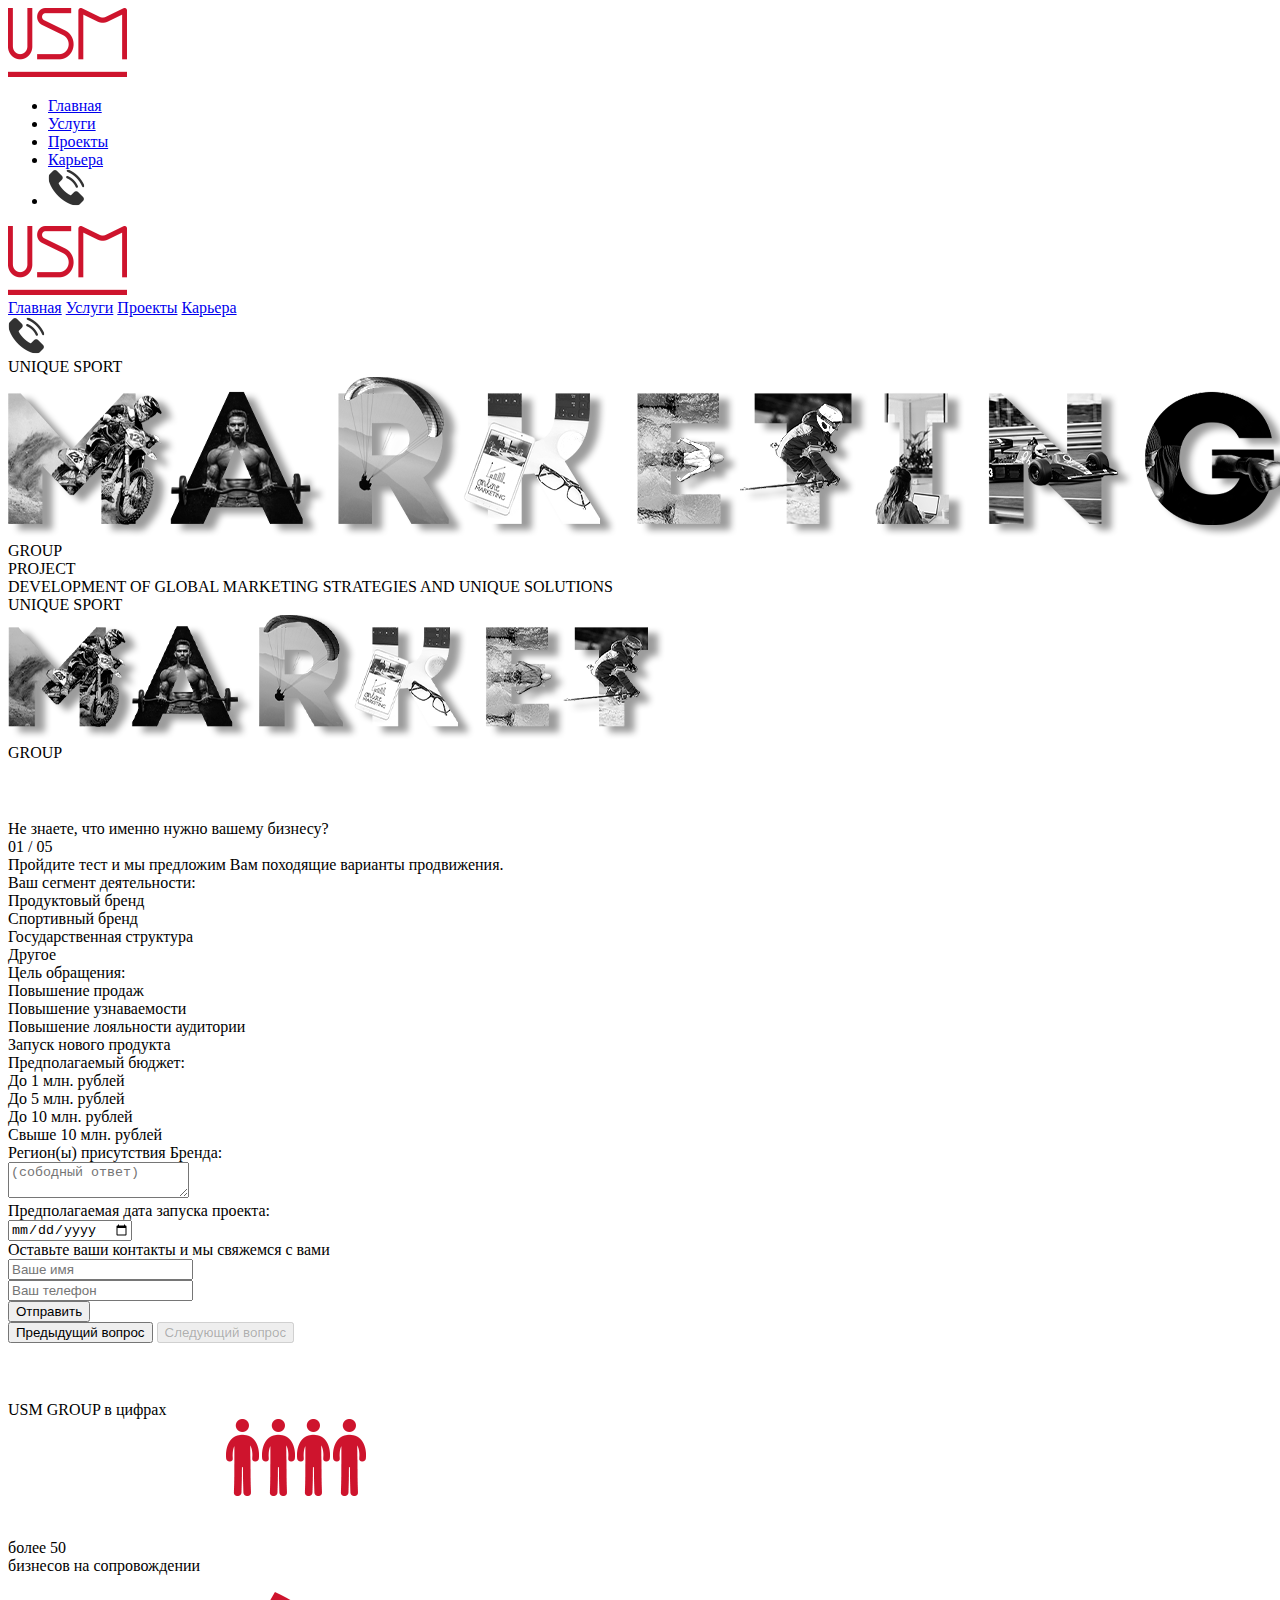
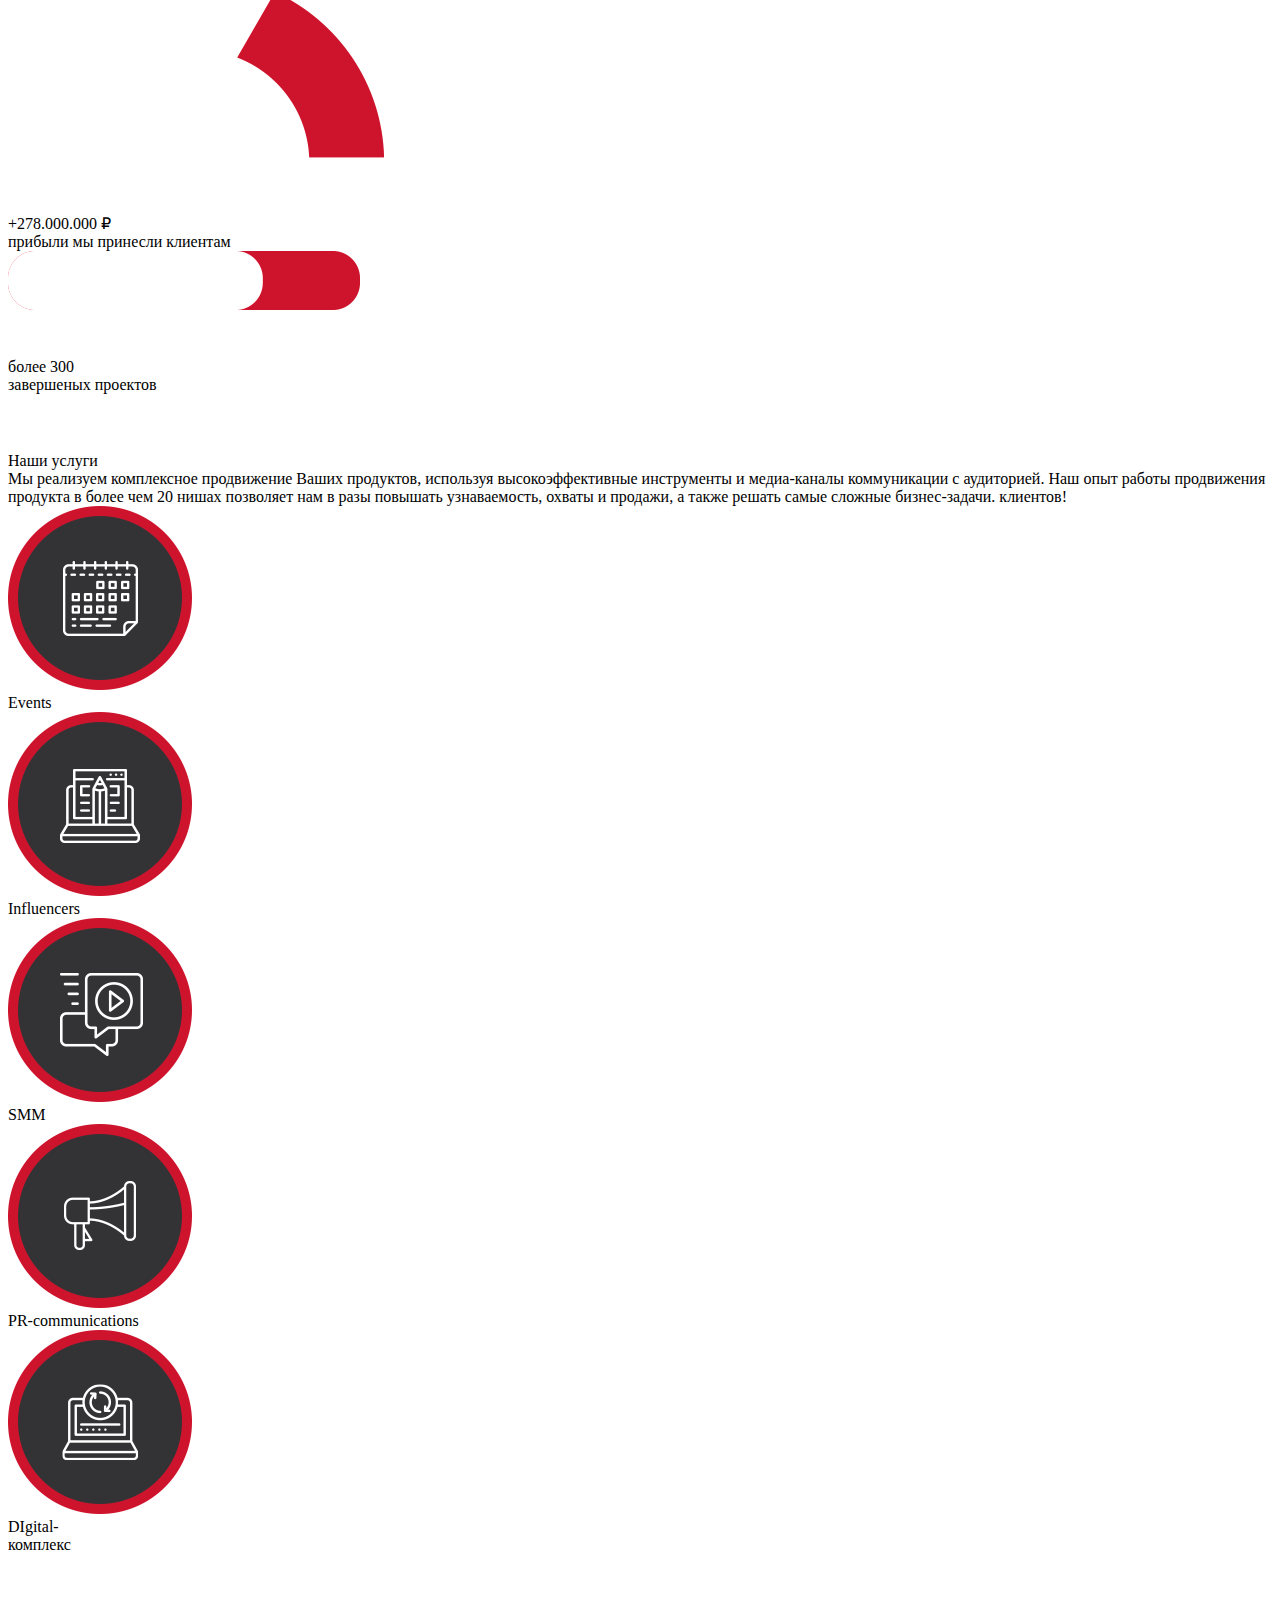
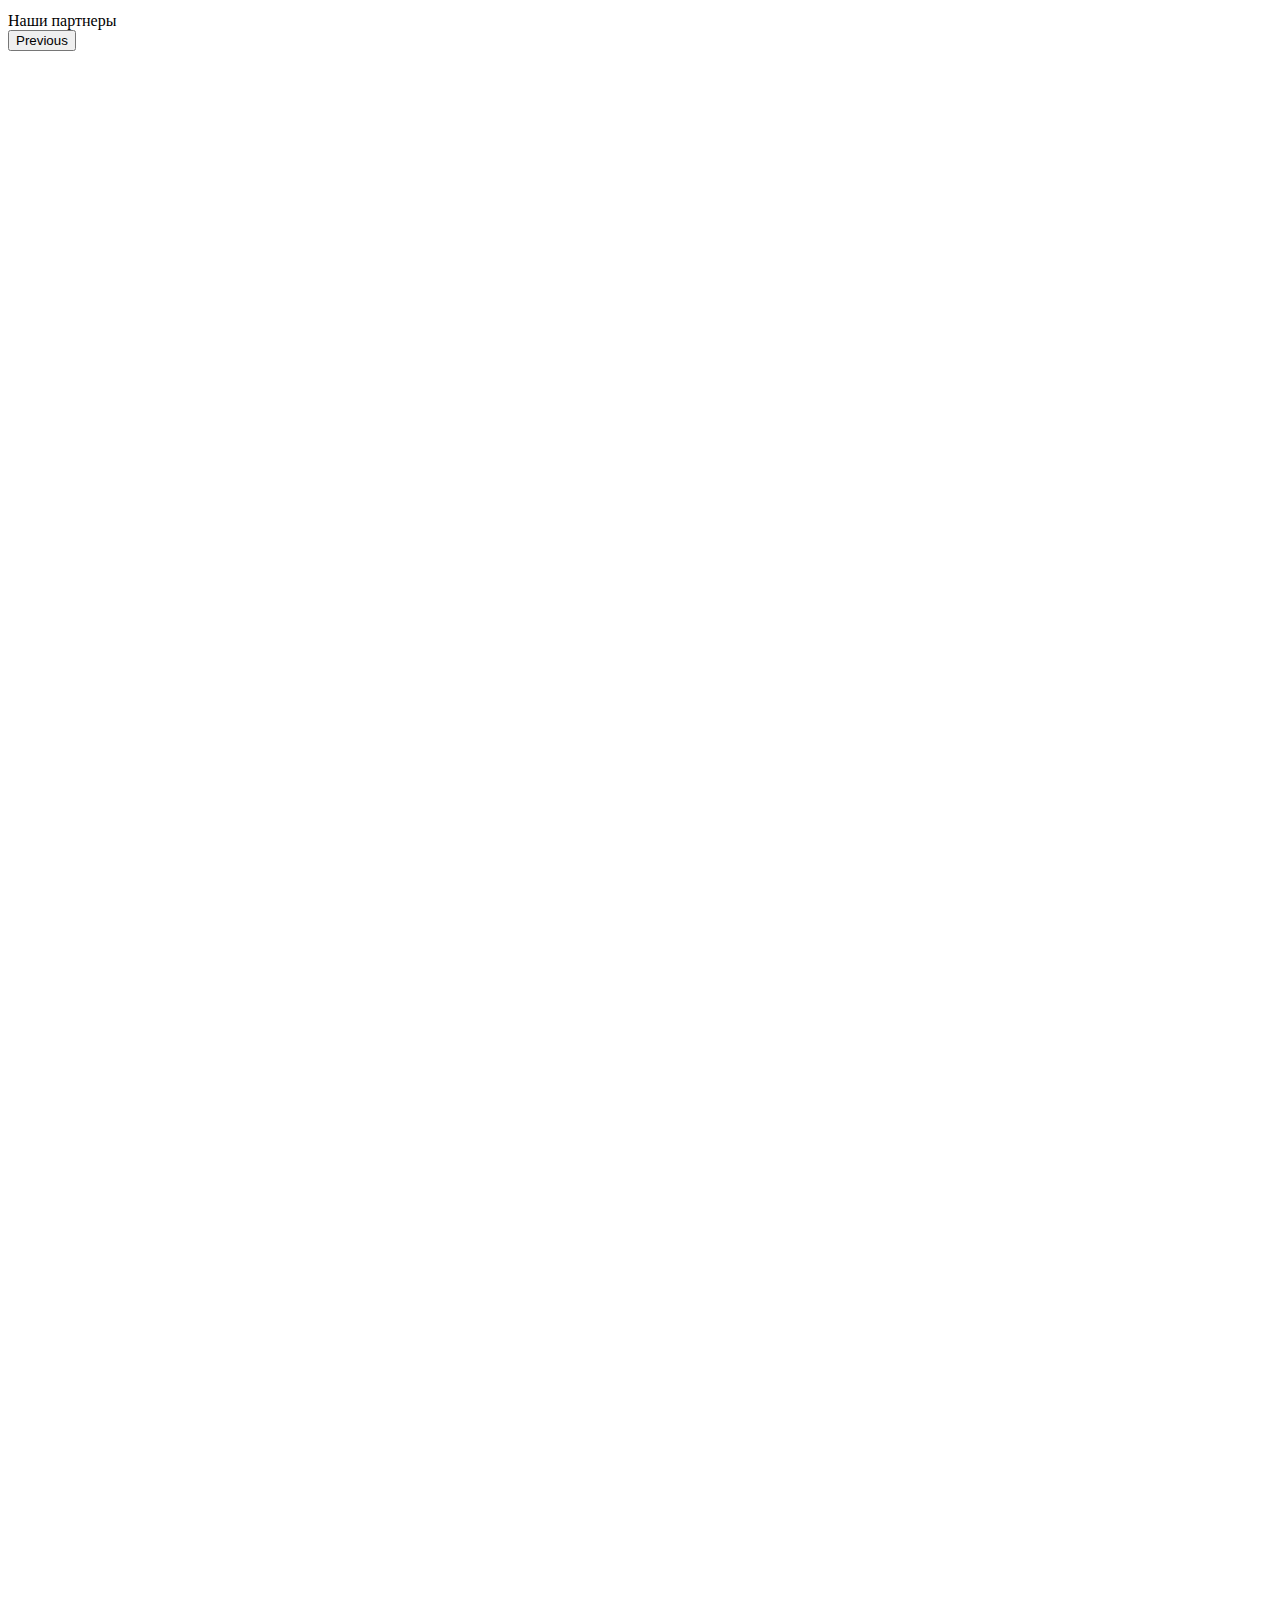
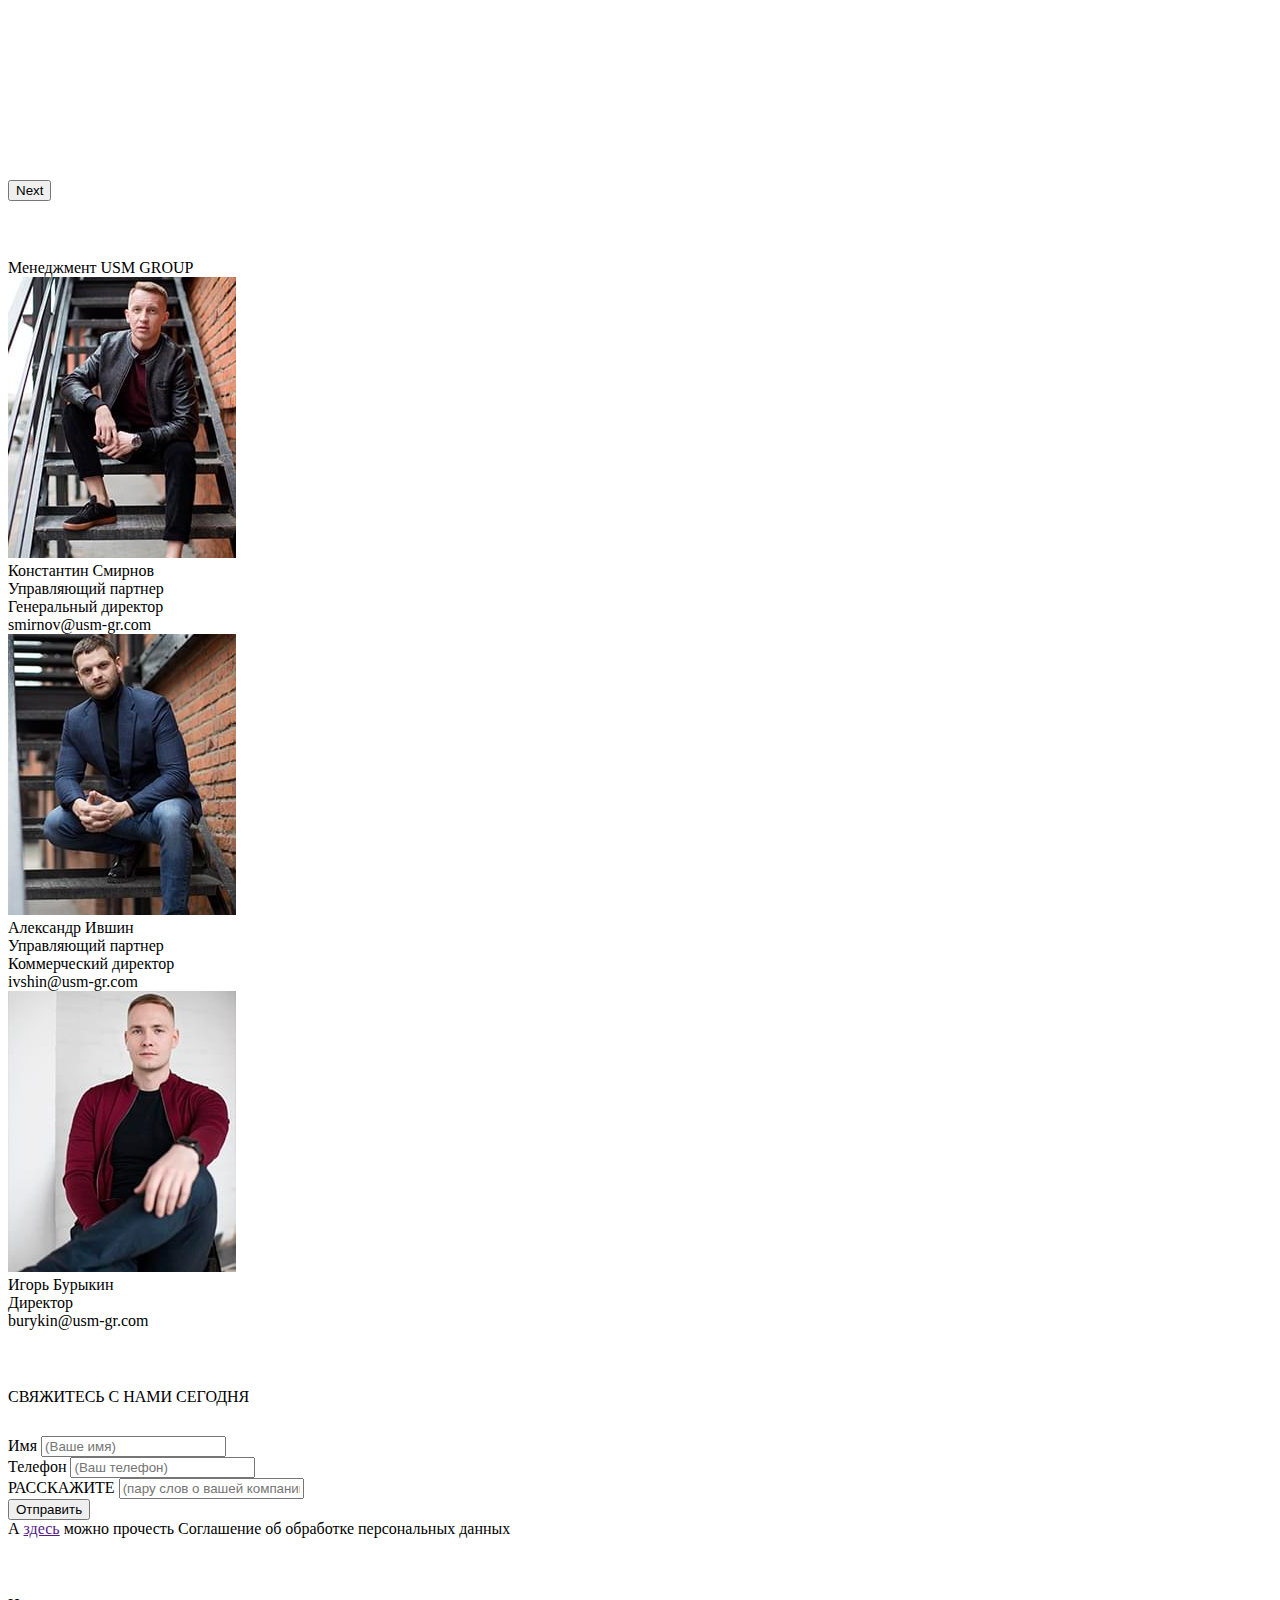
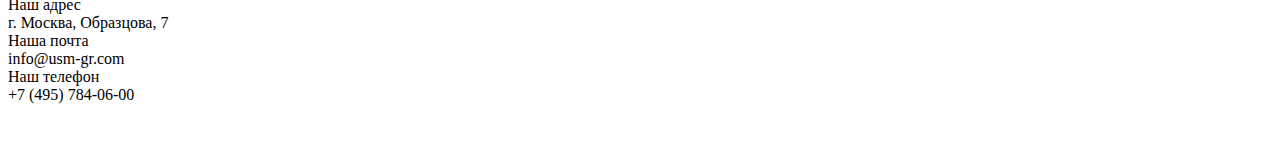
==== commit 0ffce2f8: "Add files via upload" ====
--- a/index.html
+++ b/index.html
@@ -8,7 +8,6 @@
     <link rel="preconnect" href="https://fonts.gstatic.com">
     <!-- <link rel="stylesheet" href="https://fonts.googleapis.com/css2?family=Montserrat:wght@100&display=swap"> -->
     <link rel="stylesheet" href="css/style.min.css">
-
     <title>USM</title>
   </head>
 
@@ -20,7 +19,7 @@
     <div class="container ">
       <div class="row">
         <div class="col-md-12">
-          <a href="/">
+          <a href="index.html">
             <div class="logo mt-3"><img src="img/index/s2-0/logo.png" alt="#"></div>
           </a>
           <div class="page__groupLine tops page__groupLine--top">
@@ -42,10 +41,10 @@
             </a>
           </div>
           <ul class="c-m-menu__container ">
-            <li class="c-m-menu__link text_size"><a href="/">Главная</a></li>
-            <li class="c-m-menu__link tops usl text_size"><a href="#s3">Услуги</a></li>
+            <li class="c-m-menu__link text_size"><a href="index.html">Главная</a></li>
+            <li class="c-m-menu__link tops usl text_size"><a href="index.html">Услуги</a></li>
             <li class="c-m-menu__link text_size"><a href="project.html">Проекты</a></li>
-            <li class="c-m-menu__link text_size"><a href="karera.php">Карьера</a></li>
+            <li class="c-m-menu__link text_size"><a href="karera.html">Карьера</a></li>
             <li class="c-m-menu__link tops contact text_size"><a href="#s5"><img src="img/Телефон.png" alt="#"></a></li>
           </ul>
         </div>
@@ -80,10 +79,10 @@
           </div>
 
           <div class="page__menu__linkgroup">
-            <a href="/" class="linkgroup__link linkgroup__link--active text_size" data-id="0">Главная</a>
-            <a href="#s3" class="linkgroup__link tops usl text_size" data-id="5">Услуги</a>
+            <a href="index.html" class="linkgroup__link  text_size" data-id="0">Главная</a>
+            <a href="index.html" class="linkgroup__link tops usl text_size" data-id="5">Услуги</a>
             <a href="project.html" class="linkgroup__link text_size" data-id="1">Проекты</a>
-            <a href="karera.php" class="linkgroup__link text_size" data-id="2">Карьера</a>
+            <a href="karera.html" class="linkgroup__link text_size" data-id="2">Карьера</a>
           </div>
           <div class="page__menu__linkallon tops">
             <a href="#s5" class="linkgroup__link" data-id="3">
@@ -513,7 +512,7 @@
           <div class="page__line page__line--pos1"></div>
           <div class="page__line page__line--pos2"></div>
           <div class="page__line page__line--pos3"></div>
-          <div class="container ">
+          <div class="container container__width">
             <div class="row align-items-end">
               <div class=" align-items-end center_dekst_absolut ">
                 <div class=" offset-md-1 col-lg_text offset-lg-1">
@@ -573,7 +572,7 @@
         <div class="page__line page__line--pos1"></div>
         <div class="page__line page__line--pos2"></div>
         <div class="page__line page__line--pos3"></div>
-        <div class="container">
+        <div class="container container__width">
 
           <div class=" container_contact">
             <div class="row align-items-end">
@@ -651,8 +650,9 @@
         </div>
       </section>
     </main>
-    <script type="text/javascript" src="//code.jquery.com/jquery-3.6.0.min.js"></script>
-    <script src="js/script.min.js"></script>
+
   </body>
+  <script type="text/javascript" src="//code.jquery.com/jquery-3.6.0.min.js"></script>
+  <script src="js/script.min.js"></script>
 
 </html>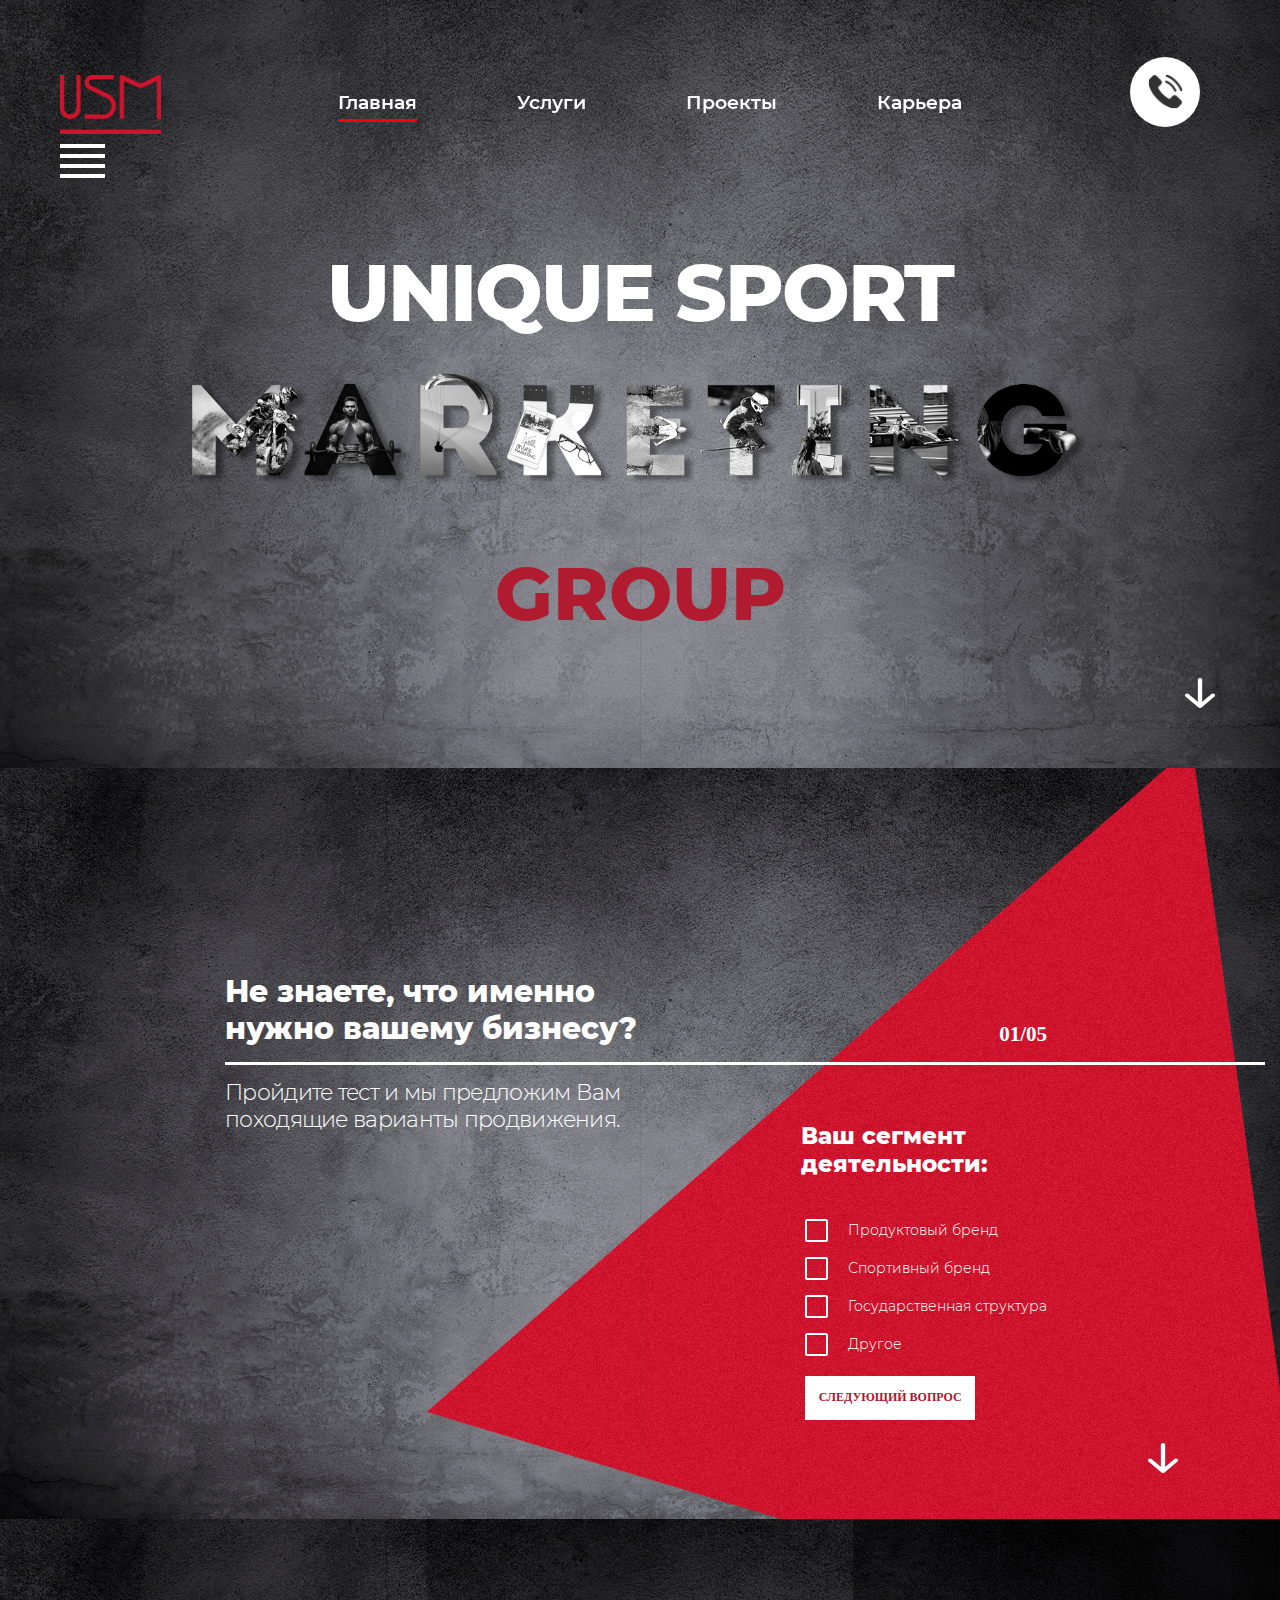
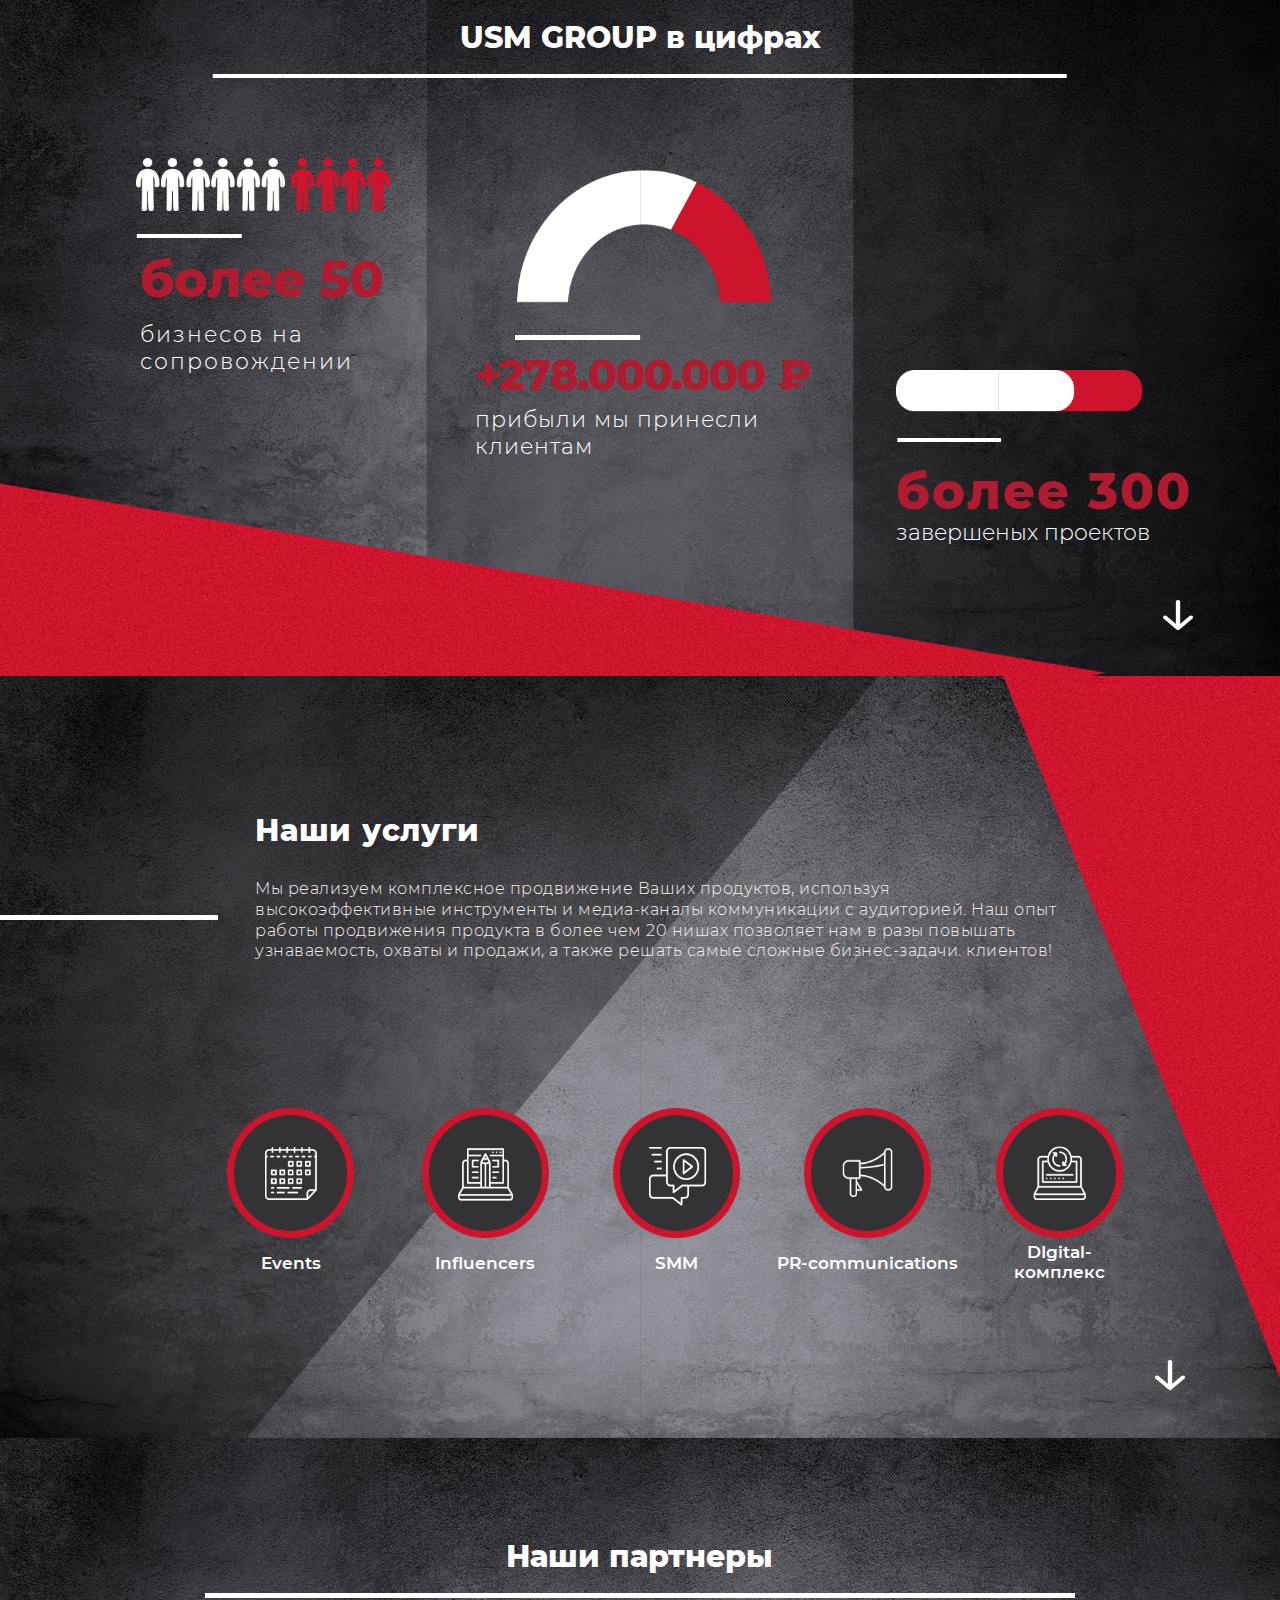
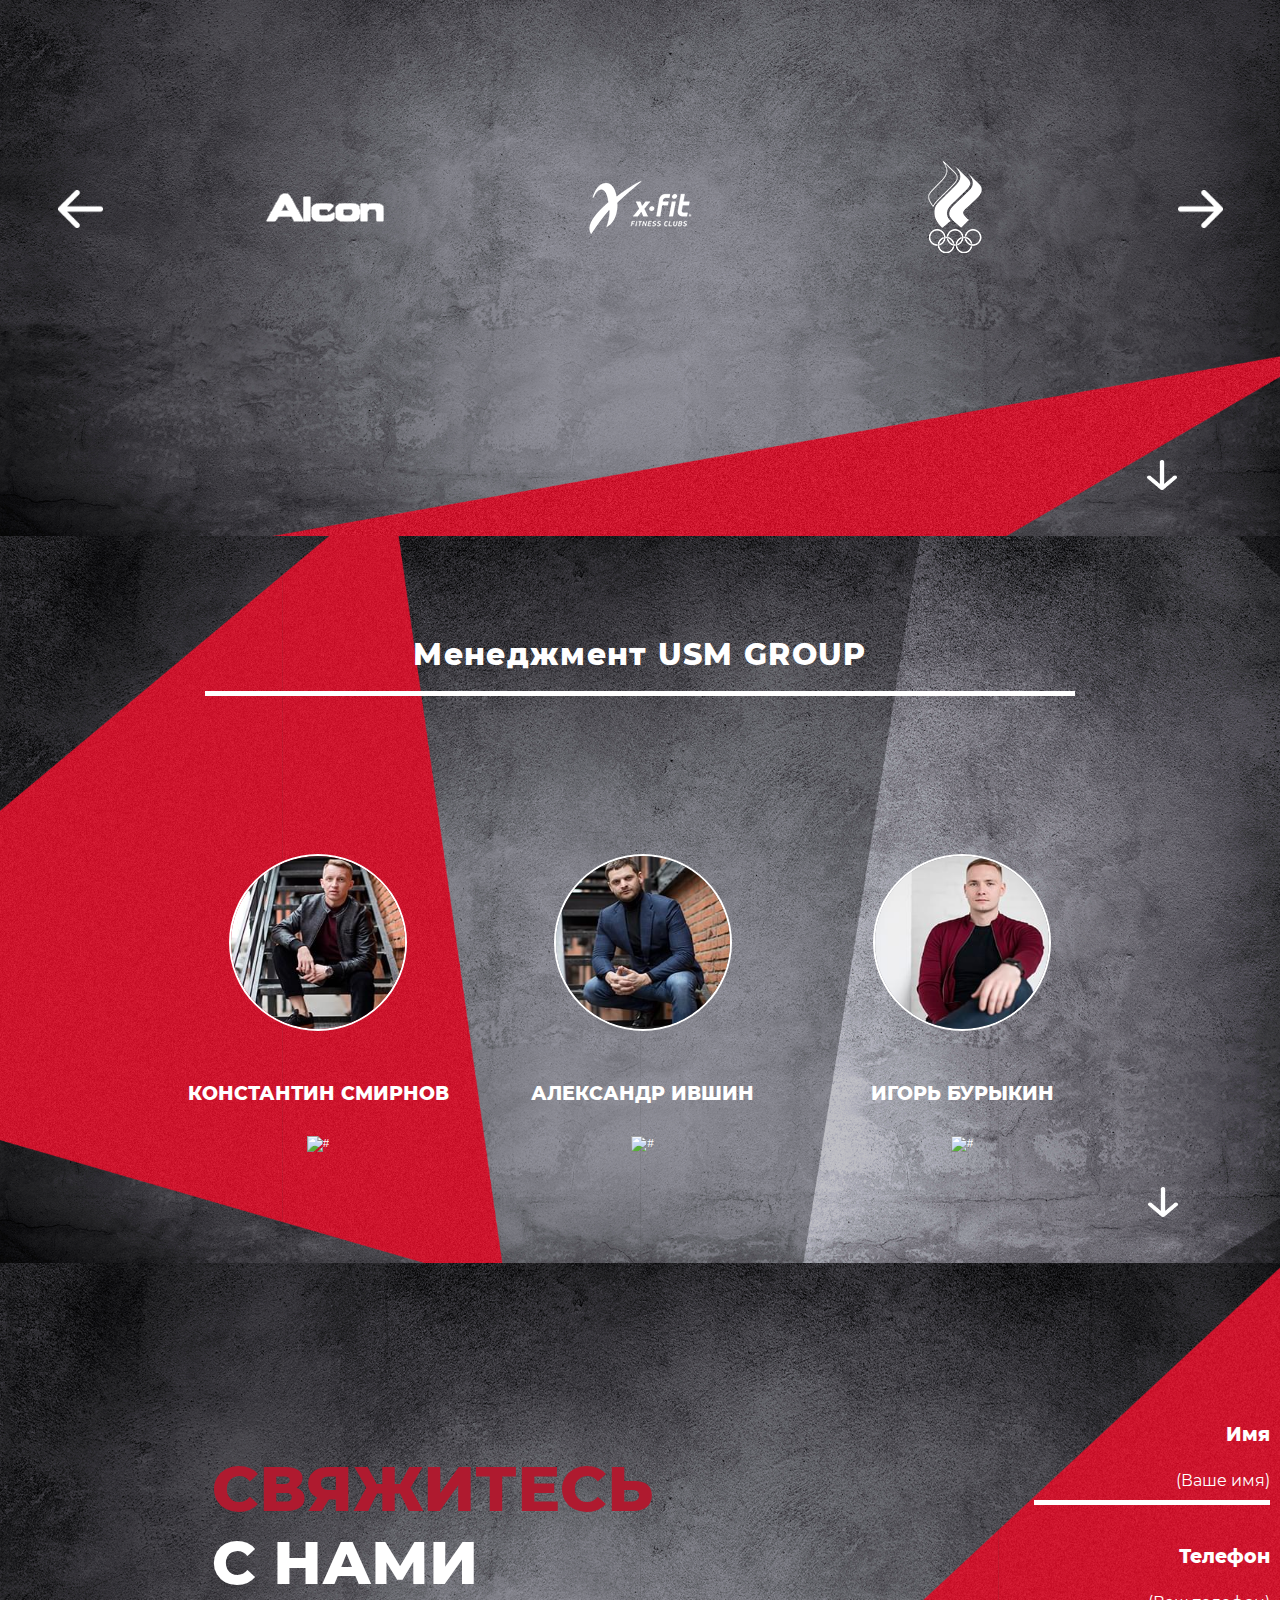
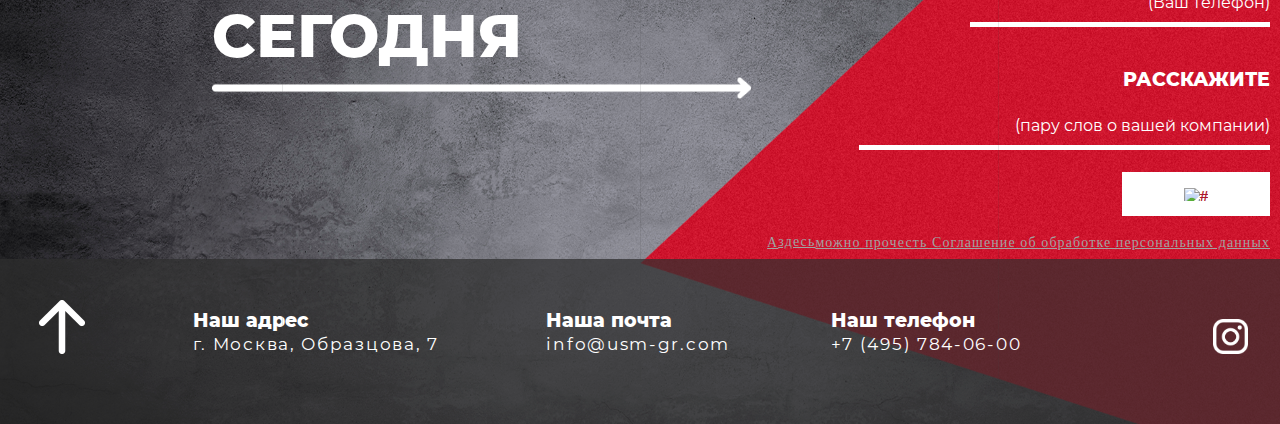
==== commit 72468072: "Add files via upload" ====
--- a/index.html
+++ b/index.html
@@ -80,12 +80,12 @@
 
           <div class="page__menu__linkgroup">
             <a href="index.html" class="linkgroup__link  text_size" data-id="0">Главная</a>
-            <a href="index.html" class="linkgroup__link tops usl text_size" data-id="5">Услуги</a>
+            <a href="index.html#s4" class="linkgroup__link tops  text_size" data-id="5">Услуги</a>
             <a href="project.html" class="linkgroup__link text_size" data-id="1">Проекты</a>
             <a href="karera.html" class="linkgroup__link text_size" data-id="2">Карьера</a>
           </div>
           <div class="page__menu__linkallon tops">
-            <a href="#s5" class="linkgroup__link" data-id="3">
+            <a href="index.html#s5" class="linkgroup__link">
               <div class="arrow__cont"><img src="img/Телефон.png" alt="#" class="img_contact"></div>
             </a>
           </div>
@@ -144,162 +144,162 @@
 </section>
       <section class=" s2 padding_none" id="s2-0">
 
-    <div class="page__line page__line--pos1"></div>
-    <div class="page__line page__line--pos2"></div>
-    <div class="page__line page__line--pos3"></div>
-    <div class="container container_triangle ">
-        <div class="column">
-            <div class="top">
-                <div class="s2-0__t1 s2-0__t1--mrtop">
-                    <div class="row_dekst">
-                        <div class="width">
-                            Не знаете, что именно нужно вашему бизнесу?
-                        </div>
-                        <div class="usm-quiz__count">01 / 05</div>
-                    </div>
-                    <div class="quiz__progresbar"></div>
-                </div>
-                <div class="s2-0__t2 margin_top_s2-0 width style_text">Пройдите тест и мы предложим Вам
-                    походящие
-                    варианты
-                    продвижения.</div>
-            </div>
-            <div class="col-md-5 offset-md-1 col-lg-5 offset-lg-1 position_rigth">
-                <div class="usm-quiz">
-                    <div class="usm-quiz__sl usm-quiz-sl active" data-id="1">
-                        <div class="usm-quiz__h2">Ваш сегмент деятельности:</div>
-                        <div class="usm-quiz__qv">
-                            <div class="usm-quiz__label" data-radio="true" data-id="1_1" data-parent="1">
-                                <div class="usm-quiz__checbox"><i class="fas fa-check"></i></div>
-
-                                <div class="usm-quiz__text text_font2">Продуктовый бренд</div>
-                            </div>
-                            <div class="usm-quiz__label" data-radio="true" data-id="1_2" data-parent="1">
-                                <div class="usm-quiz__checbox"><i class="fas fa-check"></i></div>
-                                <div class="usm-quiz__text text_font2">Спортивный бренд</div>
-                            </div>
-                            <div class="usm-quiz__label" data-radio="true" data-id="1_3" data-parent="1">
-                                <div class="usm-quiz__checbox"><i class="fas fa-check"></i></div>
-                                <div class="usm-quiz__text text_font2">Государственная структура</div>
-                            </div>
-                            <div class="usm-quiz__label" data-radio="true" data-id="1_4" data-parent="1">
-                                <div class="usm-quiz__checbox"><i class="fas fa-check"></i></div>
-                                <div class="usm-quiz__text text_font2">Другое</div>
-                            </div>
-                        </div>
-
-                    </div>
-                    <div class="usm-quiz__sl usm-quiz-sl" data-id="2">
-                        <div class="usm-quiz__h2">Цель обращения:</div>
-                        <div class="usm-quiz__qv">
-                            <div class="usm-quiz__label" data-radio="true" data-id="2_1" data-parent="2">
-                                <div class="usm-quiz__checbox"><i class="fas fa-check"></i></div>
-                                <div class="usm-quiz__text">Повышение продаж</div>
-                            </div>
-                            <div class="usm-quiz__label" data-radio="true" data-id="2_2" data-parent="2">
-                                <div class="usm-quiz__checbox"><i class="fas fa-check"></i></div>
-                                <div class="usm-quiz__text">Повышение узнаваемости</div>
-                            </div>
-                            <div class="usm-quiz__label" data-radio="true" data-id="2_3" data-parent="2">
-                                <div class="usm-quiz__checbox"><i class="fas fa-check"></i></div>
-                                <div class="usm-quiz__text">Повышение лояльности аудитории</div>
-                            </div>
-                            <div class="usm-quiz__label" data-radio="true" data-id="2_4" data-parent="2">
-                                <div class="usm-quiz__checbox"><i class="fas fa-check"></i></div>
-                                <div class="usm-quiz__text">Запуск нового продукта</div>
-                            </div>
-                        </div>
-
-                    </div>
-                    <div class="usm-quiz__sl usm-quiz-sl" data-id="3">
-                        <div class="usm-quiz__h2">Предполагаемый бюджет:</div>
-                        <div class="usm-quiz__qv">
-                            <div class="usm-quiz__label" data-radio="true" data-id="3_1" data-parent="3">
-                                <div class="usm-quiz__checbox"><i class="fas fa-check"></i></div>
-                                <div class="usm-quiz__text">До 1 млн. рублей</div>
-                            </div>
-                            <div class="usm-quiz__label" data-radio="true" data-id="3_2" data-parent="3">
-                                <div class="usm-quiz__checbox"><i class="fas fa-check"></i></div>
-                                <div class="usm-quiz__text">До 5 млн. рублей</div>
-                            </div>
-                            <div class="usm-quiz__label" data-radio="true" data-id="3_3" data-parent="3">
-                                <div class="usm-quiz__checbox"><i class="fas fa-check"></i></div>
-                                <div class="usm-quiz__text">До 10 млн. рублей</div>
-                            </div>
-                            <div class="usm-quiz__label" data-radio="true" data-id="3_4" data-parent="3">
-                                <div class="usm-quiz__checbox"><i class="fas fa-check"></i></div>
-                                <div class="usm-quiz__text">Свыше 10 млн. рублей</div>
-                            </div>
-                        </div>
-
-                    </div>
-                    <div class="usm-quiz__sl usm-quiz-sl" data-id="4">
-                        <div class="usm-quiz__h2">Регион(ы) присутствия Бренда:</div>
-                        <div class="usm-quiz__qv ">
-                            <div class="input__label usm-quiz__label">
-                                <textarea name="" id="" class="usm-quiz__textarea"
-                                    placeholder="(сободный ответ)"></textarea>
-                            </div>
-                        </div>
-
-                    </div>
-                    <div class="usm-quiz__sl usm-quiz-sl" data-id="5">
-                        <div class="usm-quiz__h2">Предполагаемая дата запуска проекта:</div>
-                        <div class="usm-quiz__qv">
-                            <div class="input__label">
-                                <input type="date" class="gg">
-                            </div>
-                        </div>
-
-                    </div>
-                    <div class="usm-quiz__sl usm-quiz-sl" data-id="6">
-                        <div class="usm-quiz__h3">Оставьте ваши контакты и мы свяжемся с вами</div>
-                        <form class="usm-quiz__qv">
-                            <div class="usm-quiz__hidden-input">
-                                <div class="hidden-input__data1"></div>
-                                <div class="hidden-input__data2"></div>
-                                <div class="hidden-input__data3"></div>
-                                <div class="hidden-input__data4"></div>
-                                <div class="hidden-input__data5"></div>
-                            </div>
-                            <div class="input__label">
-                                <input type="text" name="name" placeholder="Ваше имя" required="">
-                            </div>
-                            <div class="input__label">
-                                <input type="tel" name="phone" placeholder="Ваш телефон" required="">
-                            </div>
-                            <button type="submit" class="page__btn s1__btn">
-                                Отправить
-                            </button>
-                        </form>
-
-                    </div>
-                    <div class="quiz__brtGroup">
-                        <button type="button" class="page__btn s1__btn modal--btn usm-quiz__btn usm-quiz__prev "
-                            data-id="0" data-active="0">
-                            Предыдущий вопрос
-                        </button>
-                        <button type="button"
-                            class="page__btn s1__btn modal--btn usm-quiz__btn usm-quiz__next margin_none" data-id="2"
-                            disabled data-progres="0">
-                            Следующий вопрос
-                        </button>
-                    </div>
-                </div>
-            </div>
-            <div class="s1__block2 bootom_top">
-                <div class="s1__block2__btn tops"><a href="#s2"><img src="img/Стрелка.png" class="navigation_arrow"
-                            alt="#"></a>
-                </div>
-                <div class="group__img" style="display: none;">
-                    <div class="group__img__item"><img src="img/index/s1/img1.png" alt=""></div>
-                    <div class="group__img__item"><img src="img/index/s1/img2.png" alt=""></div>
-                    <div class="group__img__item"><img src="img/index/s1/img3.png" alt=""></div>
-                    <div class="group__img__item"><img src="img/index/s1/img4.png" alt=""></div>
-                </div>
-            </div>
-        </div>
-    </div>
+	<div class="page__line page__line--pos1"></div>
+	<div class="page__line page__line--pos2"></div>
+	<div class="page__line page__line--pos3"></div>
+	<div class="container container_triangle ">
+		<div class="column">
+			<div class="top">
+				<div class="s2-0__t1 s2-0__t1--mrtop">
+					<div class="row_dekst">
+						<div class="width">
+							Не знаете, что именно нужно вашему бизнесу?
+						</div>
+						<div class="usm-quiz__count">01/05</div>
+					</div>
+					<div class="quiz__progresbar"></div>
+				</div>
+				<div class="s2-0__t2 margin_top_s2-0 width style_text">Пройдите тест и мы предложим Вам
+					походящие
+					варианты
+					продвижения.</div>
+			</div>
+			<div class="col-md-5 offset-md-1 col-lg-5 offset-lg-1 position_rigth">
+				<div class="usm-quiz">
+					<div class="usm-quiz__sl usm-quiz-sl active" data-id="1">
+						<div class="usm-quiz__h2">Ваш сегмент деятельности:</div>
+						<div class="usm-quiz__qv">
+							<div class="usm-quiz__label" data-radio="true" data-id="1_1" data-parent="1">
+								<div class="usm-quiz__checbox"><i class="fas fa-check"></i></div>
+
+								<div class="usm-quiz__text text_font2">Продуктовый бренд</div>
+							</div>
+							<div class="usm-quiz__label" data-radio="true" data-id="1_2" data-parent="1">
+								<div class="usm-quiz__checbox"><i class="fas fa-check"></i></div>
+								<div class="usm-quiz__text text_font2">Спортивный бренд</div>
+							</div>
+							<div class="usm-quiz__label" data-radio="true" data-id="1_3" data-parent="1">
+								<div class="usm-quiz__checbox"><i class="fas fa-check"></i></div>
+								<div class="usm-quiz__text text_font2">Государственная структура</div>
+							</div>
+							<div class="usm-quiz__label" data-radio="true" data-id="1_4" data-parent="1">
+								<div class="usm-quiz__checbox"><i class="fas fa-check"></i></div>
+								<div class="usm-quiz__text text_font2">Другое</div>
+							</div>
+						</div>
+
+					</div>
+					<div class="usm-quiz__sl usm-quiz-sl" data-id="2">
+						<div class="usm-quiz__h2">Цель обращения:</div>
+						<div class="usm-quiz__qv">
+							<div class="usm-quiz__label" data-radio="true" data-id="2_1" data-parent="2">
+								<div class="usm-quiz__checbox"><i class="fas fa-check"></i></div>
+								<div class="usm-quiz__text">Повышение продаж</div>
+							</div>
+							<div class="usm-quiz__label" data-radio="true" data-id="2_2" data-parent="2">
+								<div class="usm-quiz__checbox"><i class="fas fa-check"></i></div>
+								<div class="usm-quiz__text">Повышение узнаваемости</div>
+							</div>
+							<div class="usm-quiz__label" data-radio="true" data-id="2_3" data-parent="2">
+								<div class="usm-quiz__checbox"><i class="fas fa-check"></i></div>
+								<div class="usm-quiz__text">Повышение лояльности аудитории</div>
+							</div>
+							<div class="usm-quiz__label" data-radio="true" data-id="2_4" data-parent="2">
+								<div class="usm-quiz__checbox"><i class="fas fa-check"></i></div>
+								<div class="usm-quiz__text">Запуск нового продукта</div>
+							</div>
+						</div>
+
+					</div>
+					<div class="usm-quiz__sl usm-quiz-sl" data-id="3">
+						<div class="usm-quiz__h2">Предполагаемый бюджет:</div>
+						<div class="usm-quiz__qv">
+							<div class="usm-quiz__label" data-radio="true" data-id="3_1" data-parent="3">
+								<div class="usm-quiz__checbox"><i class="fas fa-check"></i></div>
+								<div class="usm-quiz__text">До 1 млн. рублей</div>
+							</div>
+							<div class="usm-quiz__label" data-radio="true" data-id="3_2" data-parent="3">
+								<div class="usm-quiz__checbox"><i class="fas fa-check"></i></div>
+								<div class="usm-quiz__text">До 5 млн. рублей</div>
+							</div>
+							<div class="usm-quiz__label" data-radio="true" data-id="3_3" data-parent="3">
+								<div class="usm-quiz__checbox"><i class="fas fa-check"></i></div>
+								<div class="usm-quiz__text">До 10 млн. рублей</div>
+							</div>
+							<div class="usm-quiz__label" data-radio="true" data-id="3_4" data-parent="3">
+								<div class="usm-quiz__checbox"><i class="fas fa-check"></i></div>
+								<div class="usm-quiz__text">Свыше 10 млн. рублей</div>
+							</div>
+						</div>
+
+					</div>
+					<div class="usm-quiz__sl usm-quiz-sl" data-id="4">
+						<div class="usm-quiz__h2">Регион(ы) присутствия Бренда:</div>
+						<div class="usm-quiz__qv ">
+							<div class="input__label usm-quiz__label">
+								<textarea name="" id="" class="usm-quiz__textarea"
+									placeholder="(сободный ответ)"></textarea>
+							</div>
+						</div>
+
+					</div>
+					<div class="usm-quiz__sl usm-quiz-sl" data-id="5">
+						<div class="usm-quiz__h2">Предполагаемая дата запуска проекта:</div>
+						<div class="usm-quiz__qv">
+							<div class="input__label">
+								<input type="date" class="gg">
+							</div>
+						</div>
+
+					</div>
+					<div class="usm-quiz__sl usm-quiz-sl" data-id="6">
+						<div class="usm-quiz__h3">Оставьте ваши контакты и мы свяжемся с вами</div>
+						<form class="usm-quiz__qv">
+							<div class="usm-quiz__hidden-input">
+								<div class="hidden-input__data1"></div>
+								<div class="hidden-input__data2"></div>
+								<div class="hidden-input__data3"></div>
+								<div class="hidden-input__data4"></div>
+								<div class="hidden-input__data5"></div>
+							</div>
+							<div class="input__label">
+								<input type="text" name="name" placeholder="Ваше имя" required="">
+							</div>
+							<div class="input__label">
+								<input type="tel" name="phone" placeholder="Ваш телефон" required="">
+							</div>
+							<button type="submit" class="page__btn s1__btn">
+								Отправить
+							</button>
+						</form>
+
+					</div>
+					<div class="quiz__brtGroup">
+						<button type="button" class="page__btn s1__btn modal--btn usm-quiz__btn usm-quiz__prev "
+							data-id="0" data-active="0">
+							Предыдущий вопрос
+						</button>
+						<button type="button"
+							class="page__btn s1__btn modal--btn usm-quiz__btn usm-quiz__next margin_none " data-id="2"
+							disabled data-progres="0">
+							Следующий вопрос
+						</button>
+					</div>
+				</div>
+			</div>
+			<div class="s1__block2 bootom_top">
+				<div class="s1__block2__btn tops"><a href="#s2"><img src="img/Стрелка.png" class="navigation_arrow"
+							alt="#"></a>
+				</div>
+				<div class="group__img" style="display: none;">
+					<div class="group__img__item"><img src="img/index/s1/img1.png" alt=""></div>
+					<div class="group__img__item"><img src="img/index/s1/img2.png" alt=""></div>
+					<div class="group__img__item"><img src="img/index/s1/img3.png" alt=""></div>
+					<div class="group__img__item"><img src="img/index/s1/img4.png" alt=""></div>
+				</div>
+			</div>
+		</div>
+	</div>
 </section>
 
 
@@ -308,7 +308,7 @@
         <div class="page__line page__line--pos1"></div>
         <div class="page__line page__line--pos2"></div>
         <div class="page__line page__line--pos3"></div>
-        <div class="container background_container">
+        <div class=" background_container">
           <div class=" align-items-end center">
             <div class="page__h2 monster_font">
               USM GROUP в цифрах
@@ -527,9 +527,9 @@
                 <div class="s4__block">
                   <div class="s4__block__img"><img src="img/index/s4/img1.jpg" alt=""></div>
                   <div class="s4__block__t1">Константин Смирнов </div>
-                  <div class="s4__block__t2">Управляющий партнер <br> Генеральный директор <br>
-                    smirnov@usm-gr.com
-                    <br>
+                  <div class="s4__block__t2">
+                    <img src="img/Управляющий_партнер_Генеральный_директор_smirnov@usm-gr.com_@1.5x.png" alt="#"
+                      class="img_text">
                   </div>
                 </div>
               </div>
@@ -537,9 +537,9 @@
                 <div class="s4__block">
                   <div class="s4__block__img"><img src="img/index/s4/img2.jpg" alt=""></div>
                   <div class="s4__block__t1">Александр Ившин</div>
-                  <div class="s4__block__t2">Управляющий партнер <br> Коммерческий директор <br>
-                    ivshin@usm-gr.com
-                    <br>
+                  <div class="s4__block__t2">
+                    <img src="img/Управляющий_партнер_Коммерческий_директор_ivshin@usm-gr.com_@1.5x.png" alt="#"
+                      class="img_text">
                   </div>
                 </div>
               </div>
@@ -548,8 +548,8 @@
                 <div class="s4__block">
                   <div class="s4__block__img"><img src="img/index/s4/img3.jpg" alt=""></div>
                   <div class="s4__block__t1">Игорь Бурыкин</div>
-                  <div class="s4__block__t2">Директор <br> burykin@usm-gr.com
-
+                  <div class="s4__block__t2">
+                    <img src="img/Директор_burykin@usm-gr.co@1.5x.png" alt="#" class="img_text1">
                   </div>
                 </div>
               </div>
@@ -572,7 +572,7 @@
         <div class="page__line page__line--pos1"></div>
         <div class="page__line page__line--pos2"></div>
         <div class="page__line page__line--pos3"></div>
-        <div class="container container__width">
+        <div class=" container__width">
 
           <div class=" container_contact">
             <div class="row align-items-end">
@@ -583,7 +583,7 @@
                 <img class="arow_contact" src="img/index/s5/Векторный_смарт-объект.png" alt="$">
               </div>
             </div>
-            <div class="col-md-5 offset-md-1 col-lg-5 offset-lg-1 ">
+            <div class=" offset-md-1  ">
               <form class="container_from">
                 <div class="input_content">
                   <div class="input__label input_1">
@@ -600,15 +600,16 @@
                   </div>
                 </div>
                 <button type="submit" class="page__btn s1__btn page__btn s1__btn_contact">
-                  Отправить
+                  <img src="img/ОТПРАВИТЬ@1.5x.png" alt="#" class="reset_btn_contact">
                 </button>
-                <div class="policy">А <a href="">здесь</a> можно прочесть Соглашение об
-                  обработке
-                  персональных данных
-                </div>
+
               </form>
 
             </div>
+          </div>
+          <div class="policy">А <a href="">здесь</a> можно прочесть Соглашение об
+            обработке
+            персональных данных
           </div>
           <div class="content_info_container">
             <div class="container_info_contact">
--- a/css/style.min.css
+++ b/css/style.min.css
@@ -0,0 +1,9 @@
+@charset "UTF-8";.slick-slider{position:relative;display:block;-webkit-box-sizing:border-box;box-sizing:border-box;-webkit-user-select:none;-moz-user-select:none;-ms-user-select:none;user-select:none;-webkit-touch-callout:none;-khtml-user-select:none;-ms-touch-action:pan-y;touch-action:pan-y;-webkit-tap-highlight-color:transparent}.slick-list{position:relative;display:block;overflow:hidden;margin:0;padding:0}.slick-list:focus{outline:0}.slick-list.dragging{cursor:pointer;cursor:hand}.slick-slider .slick-list,.slick-slider .slick-track{-webkit-transform:translate3d(0,0,0);-ms-transform:translate3d(0,0,0);transform:translate3d(0,0,0)}.slick-track{position:relative;top:0;left:0;display:block;margin-left:auto;margin-right:auto}.slick-track:after,.slick-track:before{display:table;content:""}.slick-track:after{clear:both}.slick-loading .slick-track{visibility:hidden}.slick-slide{display:none;float:left;height:100%;min-height:1px}[dir=rtl] .slick-slide{float:right}.slick-slide img{display:block}.slick-slide.slick-loading img{display:none}.slick-slide.dragging img{pointer-events:none}.slick-initialized .slick-slide{display:block}.slick-loading .slick-slide{visibility:hidden}.slick-vertical .slick-slide{display:block;height:auto;border:1px solid transparent}.slick-arrow.slick-hidden{display:none}/*!
+ * Bootstrap v4.0.0-alpha.6 (https://getbootstrap.com)
+ * Copyright 2011-2017 The Bootstrap Authors
+ * Copyright 2011-2017 Twitter, Inc.
+ * Licensed under MIT (https://github.com/twbs/bootstrap/blob/master/LICENSE)
+ *//*! normalize.css v5.0.0 | MIT License | github.com/necolas/normalize.css */html{font-family:sans-serif;line-height:1.15;-ms-text-size-adjust:100%;-webkit-text-size-adjust:100%}body{margin:0}article,aside,footer,header,nav,section{display:block}h1{font-size:2em;margin:.67em 0}figcaption,figure,main{display:block}figure{margin:1em 40px}hr{-webkit-box-sizing:content-box;box-sizing:content-box;height:0;overflow:visible}pre{font-family:monospace,monospace;font-size:1em}a{background-color:transparent;-webkit-text-decoration-skip:objects}a:active,a:hover{outline-width:0}abbr[title]{border-bottom:none;text-decoration:underline;-webkit-text-decoration:underline dotted;text-decoration:underline dotted}b,strong{font-weight:inherit}b,strong{font-weight:bolder}code,kbd,samp{font-family:monospace,monospace;font-size:1em}dfn{font-style:italic}mark{background-color:#ff0;color:#000}small{font-size:80%}sub,sup{font-size:75%;line-height:0;position:relative;vertical-align:baseline}sub{bottom:-.25em}sup{top:-.5em}audio,video{display:inline-block}audio:not([controls]){display:none;height:0}img{border-style:none}svg:not(:root){overflow:hidden}button,input,optgroup,select,textarea{font-family:sans-serif;font-size:100%;line-height:1.15;margin:0}button,input{overflow:visible}button,select{text-transform:none}[type=reset],[type=submit],button,html [type=button]{-webkit-appearance:button}[type=button]::-moz-focus-inner,[type=reset]::-moz-focus-inner,[type=submit]::-moz-focus-inner,button::-moz-focus-inner{border-style:none;padding:0}[type=button]:-moz-focusring,[type=reset]:-moz-focusring,[type=submit]:-moz-focusring,button:-moz-focusring{outline:1px dotted ButtonText}fieldset{border:1px solid silver;margin:0 2px;padding:.35em .625em .75em}legend{-webkit-box-sizing:border-box;box-sizing:border-box;color:inherit;display:table;max-width:100%;padding:0;white-space:normal}progress{display:inline-block;vertical-align:baseline}textarea{overflow:auto}[type=checkbox],[type=radio]{-webkit-box-sizing:border-box;box-sizing:border-box;padding:0}[type=number]::-webkit-inner-spin-button,[type=number]::-webkit-outer-spin-button{height:auto}[type=search]{-webkit-appearance:textfield;outline-offset:-2px}[type=search]::-webkit-search-cancel-button,[type=search]::-webkit-search-decoration{-webkit-appearance:none}::-webkit-file-upload-button{-webkit-appearance:button;font:inherit}details,menu{display:block}summary{display:list-item}canvas{display:inline-block}template{display:none}[hidden]{display:none}html{-webkit-box-sizing:border-box;box-sizing:border-box}*,::after,::before{-webkit-box-sizing:inherit;box-sizing:inherit}@-ms-viewport{width:device-width}html{-ms-overflow-style:scrollbar;-webkit-tap-highlight-color:transparent}body{font-family:-apple-system,system-ui,BlinkMacSystemFont,"Segoe UI",Roboto,"Helvetica Neue",Arial,sans-serif;font-size:1rem;font-weight:400;line-height:1.5;color:#292b2c;background-color:#fff}[tabindex="-1"]:focus{outline:0!important}h1,h2,h3,h4,h5,h6{margin-top:0;margin-bottom:.5rem}p{margin-top:0;margin-bottom:1rem}abbr[data-original-title],abbr[title]{cursor:help}address{margin-bottom:1rem;font-style:normal;line-height:inherit}dl,ol,ul{margin-top:0;margin-bottom:1rem}ol ol,ol ul,ul ol,ul ul{margin-bottom:0}dt{font-weight:700}dd{margin-bottom:.5rem;margin-left:0}blockquote{margin:0 0 1rem}a{color:#0275d8;text-decoration:none}a:focus,a:hover{color:#014c8c;text-decoration:underline}a:not([href]):not([tabindex]){color:inherit;text-decoration:none}a:not([href]):not([tabindex]):focus,a:not([href]):not([tabindex]):hover{color:inherit;text-decoration:none}a:not([href]):not([tabindex]):focus{outline:0}pre{margin-top:0;margin-bottom:1rem;overflow:auto}figure{margin:0 0 1rem}img{vertical-align:middle}[role=button]{cursor:pointer}[role=button],a,area,button,input,label,select,summary,textarea{-ms-touch-action:manipulation;touch-action:manipulation}table{border-collapse:collapse;background-color:transparent}caption{padding-top:.75rem;padding-bottom:.75rem;color:#636c72;text-align:left;caption-side:bottom}th{text-align:left}label{display:inline-block;margin-bottom:.5rem}button:focus{outline:1px dotted;outline:5px auto -webkit-focus-ring-color}button,input,select,textarea{line-height:inherit}input[type=checkbox]:disabled,input[type=radio]:disabled{cursor:not-allowed}input[type=date],input[type=datetime-local],input[type=month],input[type=time]{-webkit-appearance:listbox}textarea{resize:vertical}fieldset{min-width:0;padding:0;margin:0;border:0}legend{display:block;width:100%;padding:0;margin-bottom:.5rem;font-size:1.5rem;line-height:inherit}input[type=search]{-webkit-appearance:none}output{display:inline-block}[hidden]{display:none!important}.h1,.h2,.h3,.h4,.h5,.h6,h1,h2,h3,h4,h5,h6{margin-bottom:.5rem;font-family:inherit;font-weight:500;line-height:1.1;color:inherit}.h1,h1{font-size:2.5rem}.h2,h2{font-size:2rem}.h3,h3{font-size:1.75rem}.h4,h4{font-size:1.5rem}.h5,h5{font-size:1.25rem}.h6,h6{font-size:1rem}.lead{font-size:1.25rem;font-weight:300}.display-1{font-size:6rem;font-weight:300;line-height:1.1}.display-2{font-size:5.5rem;font-weight:300;line-height:1.1}.display-3{font-size:4.5rem;font-weight:300;line-height:1.1}.display-4{font-size:3.5rem;font-weight:300;line-height:1.1}hr{margin-top:1rem;margin-bottom:1rem;border:0;border-top:1px solid rgba(0,0,0,.1)}.small,small{font-size:80%;font-weight:400}.mark,mark{padding:.2em;background-color:#fcf8e3}.list-unstyled{padding-left:0;list-style:none}.list-inline{padding-left:0;list-style:none}.list-inline-item{display:inline-block}.list-inline-item:not(:last-child){margin-right:5px}.initialism{font-size:90%;text-transform:uppercase}.blockquote{padding:.5rem 1rem;margin-bottom:1rem;font-size:1.25rem;border-left:.25rem solid #eceeef}.blockquote-footer{display:block;font-size:80%;color:#636c72}.blockquote-footer::before{content:"— "}.blockquote-reverse{padding-right:1rem;padding-left:0;text-align:right;border-right:.25rem solid #eceeef;border-left:0}.blockquote-reverse .blockquote-footer::before{content:""}.blockquote-reverse .blockquote-footer::after{content:" —"}.img-fluid{max-width:100%;height:auto}.img-thumbnail{padding:.25rem;background-color:#fff;border:1px solid #ddd;border-radius:.25rem;-webkit-transition:all .2s ease-in-out;-o-transition:all .2s ease-in-out;transition:all .2s ease-in-out;max-width:100%;height:auto}.figure{display:inline-block}.figure-img{margin-bottom:.5rem;line-height:1}.figure-caption{font-size:90%;color:#636c72}code,kbd,pre,samp{font-family:Menlo,Monaco,Consolas,"Liberation Mono","Courier New",monospace}code{padding:.2rem .4rem;font-size:90%;color:#bd4147;background-color:#f7f7f9;border-radius:.25rem}a>code{padding:0;color:inherit;background-color:inherit}kbd{padding:.2rem .4rem;font-size:90%;color:#fff;background-color:#292b2c;border-radius:.2rem}kbd kbd{padding:0;font-size:100%;font-weight:700}pre{display:block;margin-top:0;margin-bottom:1rem;font-size:90%;color:#292b2c}pre code{padding:0;font-size:inherit;color:inherit;background-color:transparent;border-radius:0}.pre-scrollable{max-height:340px;overflow-y:scroll}.container{position:relative;margin-left:auto;margin-right:auto;padding-right:15px;padding-left:15px}.container-fluid{position:relative;margin-left:auto;margin-right:auto;padding-right:15px;padding-left:15px}.row{display:-webkit-box;display:-ms-flexbox;display:flex;-ms-flex-wrap:wrap;flex-wrap:wrap;margin-right:-15px;margin-left:-15px}.no-gutters{margin-right:0;margin-left:0}.no-gutters>.col,.no-gutters>[class*=col-]{padding-right:0;padding-left:0}.col,.col-1,.col-10,.col-11,.col-12,.col-2,.col-3,.col-4,.col-5,.col-6,.col-7,.col-8,.col-9,.col-lg,.col-lg-1,.col-lg-10,.col-lg-11,.col-lg-12,.col-lg-2,.col-lg-3,.col-lg-4,.col-lg-5,.col-lg-6,.col-lg-7,.col-lg-8,.col-lg-9,.col-md,.col-md-1,.col-md-10,.col-md-11,.col-md-12,.col-md-2,.col-md-3,.col-md-4,.col-md-5,.col-md-6,.col-md-7,.col-md-8,.col-md-9,.col-sm,.col-sm-1,.col-sm-10,.col-sm-11,.col-sm-12,.col-sm-2,.col-sm-3,.col-sm-4,.col-sm-5,.col-sm-6,.col-sm-7,.col-sm-8,.col-sm-9,.col-xl,.col-xl-1,.col-xl-10,.col-xl-11,.col-xl-12,.col-xl-2,.col-xl-3,.col-xl-4,.col-xl-5,.col-xl-6,.col-xl-7,.col-xl-8,.col-xl-9{position:relative;width:100%;min-height:1px;padding-right:15px;padding-left:15px}.col{-ms-flex-preferred-size:0;flex-basis:0;-webkit-box-flex:1;-ms-flex-positive:1;flex-grow:1;max-width:100%}.col-auto{-webkit-box-flex:0;-ms-flex:0 0 auto;flex:0 0 auto;width:auto}.col-1{-webkit-box-flex:0;-ms-flex:0 0 8.333333%;flex:0 0 8.333333%;max-width:8.333333%}.col-2{-webkit-box-flex:0;-ms-flex:0 0 16.666667%;flex:0 0 16.666667%;max-width:16.666667%}.col-3{-webkit-box-flex:0;-ms-flex:0 0 25%;flex:0 0 25%;max-width:25%}.col-4{-webkit-box-flex:0;-ms-flex:0 0 33.333333%;flex:0 0 33.333333%;max-width:33.333333%}.col-5{-webkit-box-flex:0;-ms-flex:0 0 41.666667%;flex:0 0 41.666667%;max-width:41.666667%}.col-6{-webkit-box-flex:0;-ms-flex:0 0 50%;flex:0 0 50%;max-width:50%}.col-7{-webkit-box-flex:0;-ms-flex:0 0 58.333333%;flex:0 0 58.333333%;max-width:58.333333%}.col-8{-webkit-box-flex:0;-ms-flex:0 0 66.666667%;flex:0 0 66.666667%;max-width:66.666667%}.col-9{-webkit-box-flex:0;-ms-flex:0 0 75%;flex:0 0 75%;max-width:75%}.col-10{-webkit-box-flex:0;-ms-flex:0 0 83.333333%;flex:0 0 83.333333%;max-width:83.333333%}.col-11{-webkit-box-flex:0;-ms-flex:0 0 91.666667%;flex:0 0 91.666667%;max-width:91.666667%}.col-12{-webkit-box-flex:0;-ms-flex:0 0 100%;flex:0 0 100%;max-width:100%}.pull-0{right:auto}.pull-1{right:8.333333%}.pull-2{right:16.666667%}.pull-3{right:25%}.pull-4{right:33.333333%}.pull-5{right:41.666667%}.pull-6{right:50%}.pull-7{right:58.333333%}.pull-8{right:66.666667%}.pull-9{right:75%}.pull-10{right:83.333333%}.pull-11{right:91.666667%}.pull-12{right:100%}.push-0{left:auto}.push-1{left:8.333333%}.push-2{left:16.666667%}.push-3{left:25%}.push-4{left:33.333333%}.push-5{left:41.666667%}.push-6{left:50%}.push-7{left:58.333333%}.push-8{left:66.666667%}.push-9{left:75%}.push-10{left:83.333333%}.push-11{left:91.666667%}.push-12{left:100%}.offset-1{margin-left:8.333333%}.offset-2{margin-left:16.666667%}.offset-3{margin-left:25%}.offset-4{margin-left:33.333333%}.offset-5{margin-left:41.666667%}.offset-6{margin-left:50%}.offset-7{margin-left:58.333333%}.offset-8{margin-left:66.666667%}.offset-9{margin-left:75%}.offset-10{margin-left:83.333333%}.offset-11{margin-left:91.666667%}.table{width:100%;max-width:100%;margin-bottom:1rem}.table td,.table th{padding:.75rem;vertical-align:top;border-top:1px solid #eceeef}.table thead th{vertical-align:bottom;border-bottom:2px solid #eceeef}.table tbody+tbody{border-top:2px solid #eceeef}.table .table{background-color:#fff}.table-sm td,.table-sm th{padding:.3rem}.table-bordered{border:1px solid #eceeef}.table-bordered td,.table-bordered th{border:1px solid #eceeef}.table-bordered thead td,.table-bordered thead th{border-bottom-width:2px}.table-striped tbody tr:nth-of-type(odd){background-color:rgba(0,0,0,.05)}.table-hover tbody tr:hover{background-color:rgba(0,0,0,.075)}.table-active,.table-active>td,.table-active>th{background-color:rgba(0,0,0,.075)}.table-hover .table-active:hover{background-color:rgba(0,0,0,.075)}.table-hover .table-active:hover>td,.table-hover .table-active:hover>th{background-color:rgba(0,0,0,.075)}.table-success,.table-success>td,.table-success>th{background-color:#dff0d8}.table-hover .table-success:hover{background-color:#d0e9c6}.table-hover .table-success:hover>td,.table-hover .table-success:hover>th{background-color:#d0e9c6}.table-info,.table-info>td,.table-info>th{background-color:#d9edf7}.table-hover .table-info:hover{background-color:#c4e3f3}.table-hover .table-info:hover>td,.table-hover .table-info:hover>th{background-color:#c4e3f3}.table-warning,.table-warning>td,.table-warning>th{background-color:#fcf8e3}.table-hover .table-warning:hover{background-color:#faf2cc}.table-hover .table-warning:hover>td,.table-hover .table-warning:hover>th{background-color:#faf2cc}.table-danger,.table-danger>td,.table-danger>th{background-color:#f2dede}.table-hover .table-danger:hover{background-color:#ebcccc}.table-hover .table-danger:hover>td,.table-hover .table-danger:hover>th{background-color:#ebcccc}.thead-inverse th{color:#fff;background-color:#292b2c}.thead-default th{color:#464a4c;background-color:#eceeef}.table-inverse{color:#fff;background-color:#292b2c}.table-inverse td,.table-inverse th,.table-inverse thead th{border-color:#fff}.table-inverse.table-bordered{border:0}.table-responsive{display:block;width:100%;overflow-x:auto;-ms-overflow-style:-ms-autohiding-scrollbar}.table-responsive.table-bordered{border:0}.form-control{display:block;width:100%;padding:.5rem .75rem;font-size:1rem;line-height:1.25;color:#464a4c;background-color:#fff;background-image:none;-webkit-background-clip:padding-box;background-clip:padding-box;border:1px solid rgba(0,0,0,.15);border-radius:.25rem;-webkit-transition:border-color ease-in-out .15s,-webkit-box-shadow ease-in-out .15s;transition:border-color ease-in-out .15s,-webkit-box-shadow ease-in-out .15s;-o-transition:border-color ease-in-out .15s,box-shadow ease-in-out .15s;transition:border-color ease-in-out .15s,box-shadow ease-in-out .15s;transition:border-color ease-in-out .15s,box-shadow ease-in-out .15s,-webkit-box-shadow ease-in-out .15s}.form-control::-ms-expand{background-color:transparent;border:0}.form-control:focus{color:#464a4c;background-color:#fff;border-color:#5cb3fd;outline:0}.form-control::-webkit-input-placeholder{color:#636c72;opacity:1}.form-control::-moz-placeholder{color:#636c72;opacity:1}.form-control:-ms-input-placeholder{color:#636c72;opacity:1}.form-control::-ms-input-placeholder{color:#636c72;opacity:1}.form-control::placeholder{color:#636c72;opacity:1}.form-control:disabled,.form-control[readonly]{background-color:#eceeef;opacity:1}.form-control:disabled{cursor:not-allowed}select.form-control:not([size]):not([multiple]){height:calc(2.25rem + 2px)}select.form-control:focus::-ms-value{color:#464a4c;background-color:#fff}.form-control-file,.form-control-range{display:block}.col-form-label{padding-top:calc(.5rem - 1px * 2);padding-bottom:calc(.5rem - 1px * 2);margin-bottom:0}.col-form-label-lg{padding-top:calc(.75rem - 1px * 2);padding-bottom:calc(.75rem - 1px * 2);font-size:1.25rem}.col-form-label-sm{padding-top:calc(.25rem - 1px * 2);padding-bottom:calc(.25rem - 1px * 2);font-size:.875rem}.col-form-legend{padding-top:.5rem;padding-bottom:.5rem;margin-bottom:0;font-size:1rem}.form-control-static{padding-top:.5rem;padding-bottom:.5rem;margin-bottom:0;line-height:1.25;border:solid transparent;border-width:1px 0}.form-control-static.form-control-lg,.form-control-static.form-control-sm,.input-group-lg>.form-control-static.form-control,.input-group-lg>.form-control-static.input-group-addon,.input-group-lg>.input-group-btn>.form-control-static.btn,.input-group-sm>.form-control-static.form-control,.input-group-sm>.form-control-static.input-group-addon,.input-group-sm>.input-group-btn>.form-control-static.btn{padding-right:0;padding-left:0}.form-control-sm,.input-group-sm>.form-control,.input-group-sm>.input-group-addon,.input-group-sm>.input-group-btn>.btn{padding:.25rem .5rem;font-size:.875rem;border-radius:.2rem}.input-group-sm>.input-group-btn>select.btn:not([size]):not([multiple]),.input-group-sm>select.form-control:not([size]):not([multiple]),.input-group-sm>select.input-group-addon:not([size]):not([multiple]),select.form-control-sm:not([size]):not([multiple]){height:1.8125rem}.form-control-lg,.input-group-lg>.form-control,.input-group-lg>.input-group-addon,.input-group-lg>.input-group-btn>.btn{padding:.75rem 1.5rem;font-size:1.25rem;border-radius:.3rem}.input-group-lg>.input-group-btn>select.btn:not([size]):not([multiple]),.input-group-lg>select.form-control:not([size]):not([multiple]),.input-group-lg>select.input-group-addon:not([size]):not([multiple]),select.form-control-lg:not([size]):not([multiple]){height:3.166667rem}.form-group{margin-bottom:1rem}.form-text{display:block;margin-top:.25rem}.form-check{position:relative;display:block;margin-bottom:.5rem}.form-check.disabled .form-check-label{color:#636c72;cursor:not-allowed}.form-check-label{padding-left:1.25rem;margin-bottom:0;cursor:pointer}.form-check-input{position:absolute;margin-top:.25rem;margin-left:-1.25rem}.form-check-input:only-child{position:static}.form-check-inline{display:inline-block}.form-check-inline .form-check-label{vertical-align:middle}.form-check-inline+.form-check-inline{margin-left:.75rem}.form-control-feedback{margin-top:.25rem}.form-control-danger,.form-control-success,.form-control-warning{padding-right:2.25rem;background-repeat:no-repeat;background-position:center right .5625rem;background-size:1.125rem 1.125rem}.has-success .col-form-label,.has-success .custom-control,.has-success .form-check-label,.has-success .form-control-feedback,.has-success .form-control-label{color:#5cb85c}.has-success .form-control{border-color:#5cb85c}.has-success .input-group-addon{color:#5cb85c;border-color:#5cb85c;background-color:#eaf6ea}.has-success .form-control-success{background-image:url("data:image/svg+xml;charset=utf8,%3Csvg xmlns='//www.w3.org/2000/svg' viewBox='0 0 8 8'%3E%3Cpath fill='%235cb85c' d='M2.3 6.73L.6 4.53c-.4-1.04.46-1.4 1.1-.8l1.1 1.4 3.4-3.8c.6-.63 1.6-.27 1.2.7l-4 4.6c-.43.5-.8.4-1.1.1z'/%3E%3C/svg%3E")}.has-warning .col-form-label,.has-warning .custom-control,.has-warning .form-check-label,.has-warning .form-control-feedback,.has-warning .form-control-label{color:#f0ad4e}.has-warning .form-control{border-color:#f0ad4e}.has-warning .input-group-addon{color:#f0ad4e;border-color:#f0ad4e;background-color:#fff}.has-warning .form-control-warning{background-image:url("data:image/svg+xml;charset=utf8,%3Csvg xmlns='//www.w3.org/2000/svg' viewBox='0 0 8 8'%3E%3Cpath fill='%23f0ad4e' d='M4.4 5.324h-.8v-2.46h.8zm0 1.42h-.8V5.89h.8zM3.76.63L.04 7.075c-.115.2.016.425.26.426h7.397c.242 0 .372-.226.258-.426C6.726 4.924 5.47 2.79 4.253.63c-.113-.174-.39-.174-.494 0z'/%3E%3C/svg%3E")}.has-danger .col-form-label,.has-danger .custom-control,.has-danger .form-check-label,.has-danger .form-control-feedback,.has-danger .form-control-label{color:#d9534f}.has-danger .form-control{border-color:#d9534f}.has-danger .input-group-addon{color:#d9534f;border-color:#d9534f;background-color:#fdf7f7}.has-danger .form-control-danger{background-image:url("data:image/svg+xml;charset=utf8,%3Csvg xmlns='//www.w3.org/2000/svg' fill='%23d9534f' viewBox='-2 -2 7 7'%3E%3Cpath stroke='%23d9534f' d='M0 0l3 3m0-3L0 3'/%3E%3Ccircle r='.5'/%3E%3Ccircle cx='3' r='.5'/%3E%3Ccircle cy='3' r='.5'/%3E%3Ccircle cx='3' cy='3' r='.5'/%3E%3C/svg%3E")}.form-inline{display:-webkit-box;display:-ms-flexbox;display:flex;-ms-flex-flow:row wrap;-webkit-box-orient:horizontal;-webkit-box-direction:normal;flex-flow:row wrap;-webkit-box-align:center;-ms-flex-align:center;align-items:center}.form-inline .form-check{width:100%}.btn{display:inline-block;font-weight:400;line-height:1.25;text-align:center;white-space:nowrap;vertical-align:middle;-webkit-user-select:none;-moz-user-select:none;-ms-user-select:none;user-select:none;border:1px solid transparent;padding:.5rem 1rem;font-size:1rem;border-radius:.25rem;-webkit-transition:all .2s ease-in-out;-o-transition:all .2s ease-in-out;transition:all .2s ease-in-out}.btn:focus,.btn:hover{text-decoration:none}.btn.focus,.btn:focus{outline:0;-webkit-box-shadow:0 0 0 2px rgba(2,117,216,.25);box-shadow:0 0 0 2px rgba(2,117,216,.25)}.btn.disabled,.btn:disabled{cursor:not-allowed;opacity:.65}.btn.active,.btn:active{background-image:none}a.btn.disabled,fieldset[disabled] a.btn{pointer-events:none}.btn-primary{color:#fff;background-color:#0275d8;border-color:#0275d8}.btn-primary:hover{color:#fff;background-color:#025aa5;border-color:#01549b}.btn-primary.focus,.btn-primary:focus{-webkit-box-shadow:0 0 0 2px rgba(2,117,216,.5);box-shadow:0 0 0 2px rgba(2,117,216,.5)}.btn-primary.disabled,.btn-primary:disabled{background-color:#0275d8;border-color:#0275d8}.btn-primary.active,.btn-primary:active,.show>.btn-primary.dropdown-toggle{color:#fff;background-color:#025aa5;background-image:none;border-color:#01549b}.btn-secondary{color:#292b2c;background-color:#fff;border-color:#ccc}.btn-secondary:hover{color:#292b2c;background-color:#e6e6e6;border-color:#adadad}.btn-secondary.focus,.btn-secondary:focus{-webkit-box-shadow:0 0 0 2px rgba(204,204,204,.5);box-shadow:0 0 0 2px rgba(204,204,204,.5)}.btn-secondary.disabled,.btn-secondary:disabled{background-color:#fff;border-color:#ccc}.btn-secondary.active,.btn-secondary:active,.show>.btn-secondary.dropdown-toggle{color:#292b2c;background-color:#e6e6e6;background-image:none;border-color:#adadad}.btn-info{color:#fff;background-color:#5bc0de;border-color:#5bc0de}.btn-info:hover{color:#fff;background-color:#31b0d5;border-color:#2aabd2}.btn-info.focus,.btn-info:focus{-webkit-box-shadow:0 0 0 2px rgba(91,192,222,.5);box-shadow:0 0 0 2px rgba(91,192,222,.5)}.btn-info.disabled,.btn-info:disabled{background-color:#5bc0de;border-color:#5bc0de}.btn-info.active,.btn-info:active,.show>.btn-info.dropdown-toggle{color:#fff;background-color:#31b0d5;background-image:none;border-color:#2aabd2}.btn-success{color:#fff;background-color:#5cb85c;border-color:#5cb85c}.btn-success:hover{color:#fff;background-color:#449d44;border-color:#419641}.btn-success.focus,.btn-success:focus{-webkit-box-shadow:0 0 0 2px rgba(92,184,92,.5);box-shadow:0 0 0 2px rgba(92,184,92,.5)}.btn-success.disabled,.btn-success:disabled{background-color:#5cb85c;border-color:#5cb85c}.btn-success.active,.btn-success:active,.show>.btn-success.dropdown-toggle{color:#fff;background-color:#449d44;background-image:none;border-color:#419641}.btn-warning{color:#fff;background-color:#f0ad4e;border-color:#f0ad4e}.btn-warning:hover{color:#fff;background-color:#ec971f;border-color:#eb9316}.btn-warning.focus,.btn-warning:focus{-webkit-box-shadow:0 0 0 2px rgba(240,173,78,.5);box-shadow:0 0 0 2px rgba(240,173,78,.5)}.btn-warning.disabled,.btn-warning:disabled{background-color:#f0ad4e;border-color:#f0ad4e}.btn-warning.active,.btn-warning:active,.show>.btn-warning.dropdown-toggle{color:#fff;background-color:#ec971f;background-image:none;border-color:#eb9316}.btn-danger{color:#fff;background-color:#d9534f;border-color:#d9534f}.btn-danger:hover{color:#fff;background-color:#c9302c;border-color:#c12e2a}.btn-danger.focus,.btn-danger:focus{-webkit-box-shadow:0 0 0 2px rgba(217,83,79,.5);box-shadow:0 0 0 2px rgba(217,83,79,.5)}.btn-danger.disabled,.btn-danger:disabled{background-color:#d9534f;border-color:#d9534f}.btn-danger.active,.btn-danger:active,.show>.btn-danger.dropdown-toggle{color:#fff;background-color:#c9302c;background-image:none;border-color:#c12e2a}.btn-outline-primary{color:#0275d8;background-image:none;background-color:transparent;border-color:#0275d8}.btn-outline-primary:hover{color:#fff;background-color:#0275d8;border-color:#0275d8}.btn-outline-primary.focus,.btn-outline-primary:focus{-webkit-box-shadow:0 0 0 2px rgba(2,117,216,.5);box-shadow:0 0 0 2px rgba(2,117,216,.5)}.btn-outline-primary.disabled,.btn-outline-primary:disabled{color:#0275d8;background-color:transparent}.btn-outline-primary.active,.btn-outline-primary:active,.show>.btn-outline-primary.dropdown-toggle{color:#fff;background-color:#0275d8;border-color:#0275d8}.btn-outline-secondary{color:#ccc;background-image:none;background-color:transparent;border-color:#ccc}.btn-outline-secondary:hover{color:#fff;background-color:#ccc;border-color:#ccc}.btn-outline-secondary.focus,.btn-outline-secondary:focus{-webkit-box-shadow:0 0 0 2px rgba(204,204,204,.5);box-shadow:0 0 0 2px rgba(204,204,204,.5)}.btn-outline-secondary.disabled,.btn-outline-secondary:disabled{color:#ccc;background-color:transparent}.btn-outline-secondary.active,.btn-outline-secondary:active,.show>.btn-outline-secondary.dropdown-toggle{color:#fff;background-color:#ccc;border-color:#ccc}.btn-outline-info{color:#5bc0de;background-image:none;background-color:transparent;border-color:#5bc0de}.btn-outline-info:hover{color:#fff;background-color:#5bc0de;border-color:#5bc0de}.btn-outline-info.focus,.btn-outline-info:focus{-webkit-box-shadow:0 0 0 2px rgba(91,192,222,.5);box-shadow:0 0 0 2px rgba(91,192,222,.5)}.btn-outline-info.disabled,.btn-outline-info:disabled{color:#5bc0de;background-color:transparent}.btn-outline-info.active,.btn-outline-info:active,.show>.btn-outline-info.dropdown-toggle{color:#fff;background-color:#5bc0de;border-color:#5bc0de}.btn-outline-success{color:#5cb85c;background-image:none;background-color:transparent;border-color:#5cb85c}.btn-outline-success:hover{color:#fff;background-color:#5cb85c;border-color:#5cb85c}.btn-outline-success.focus,.btn-outline-success:focus{-webkit-box-shadow:0 0 0 2px rgba(92,184,92,.5);box-shadow:0 0 0 2px rgba(92,184,92,.5)}.btn-outline-success.disabled,.btn-outline-success:disabled{color:#5cb85c;background-color:transparent}.btn-outline-success.active,.btn-outline-success:active,.show>.btn-outline-success.dropdown-toggle{color:#fff;background-color:#5cb85c;border-color:#5cb85c}.btn-outline-warning{color:#f0ad4e;background-image:none;background-color:transparent;border-color:#f0ad4e}.btn-outline-warning:hover{color:#fff;background-color:#f0ad4e;border-color:#f0ad4e}.btn-outline-warning.focus,.btn-outline-warning:focus{-webkit-box-shadow:0 0 0 2px rgba(240,173,78,.5);box-shadow:0 0 0 2px rgba(240,173,78,.5)}.btn-outline-warning.disabled,.btn-outline-warning:disabled{color:#f0ad4e;background-color:transparent}.btn-outline-warning.active,.btn-outline-warning:active,.show>.btn-outline-warning.dropdown-toggle{color:#fff;background-color:#f0ad4e;border-color:#f0ad4e}.btn-outline-danger{color:#d9534f;background-image:none;background-color:transparent;border-color:#d9534f}.btn-outline-danger:hover{color:#fff;background-color:#d9534f;border-color:#d9534f}.btn-outline-danger.focus,.btn-outline-danger:focus{-webkit-box-shadow:0 0 0 2px rgba(217,83,79,.5);box-shadow:0 0 0 2px rgba(217,83,79,.5)}.btn-outline-danger.disabled,.btn-outline-danger:disabled{color:#d9534f;background-color:transparent}.btn-outline-danger.active,.btn-outline-danger:active,.show>.btn-outline-danger.dropdown-toggle{color:#fff;background-color:#d9534f;border-color:#d9534f}.btn-link{font-weight:400;color:#0275d8;border-radius:0}.btn-link,.btn-link.active,.btn-link:active,.btn-link:disabled{background-color:transparent}.btn-link,.btn-link:active,.btn-link:focus{border-color:transparent}.btn-link:hover{border-color:transparent}.btn-link:focus,.btn-link:hover{color:#014c8c;text-decoration:underline;background-color:transparent}.btn-link:disabled{color:#636c72}.btn-link:disabled:focus,.btn-link:disabled:hover{text-decoration:none}.btn-group-lg>.btn,.btn-lg{padding:.75rem 1.5rem;font-size:1.25rem;border-radius:.3rem}.btn-group-sm>.btn,.btn-sm{padding:.25rem .5rem;font-size:.875rem;border-radius:.2rem}.btn-block{display:block;width:100%}.btn-block+.btn-block{margin-top:.5rem}input[type=button].btn-block,input[type=reset].btn-block,input[type=submit].btn-block{width:100%}.fade{opacity:0;-webkit-transition:opacity .15s linear;-o-transition:opacity .15s linear;transition:opacity .15s linear}.fade.show{opacity:1}.collapse{display:none}.collapse.show{display:block}tr.collapse.show{display:table-row}tbody.collapse.show{display:table-row-group}.collapsing{position:relative;height:0;overflow:hidden;-webkit-transition:height .35s ease;-o-transition:height .35s ease;transition:height .35s ease}.dropdown,.dropup{position:relative}.dropdown-toggle::after{display:inline-block;width:0;height:0;margin-left:.3em;vertical-align:middle;content:"";border-top:.3em solid;border-right:.3em solid transparent;border-left:.3em solid transparent}.dropdown-toggle:focus{outline:0}.dropup .dropdown-toggle::after{border-top:0;border-bottom:.3em solid}.dropdown-menu{position:absolute;top:100%;left:0;z-index:1000;display:none;float:left;min-width:10rem;padding:.5rem 0;margin:.125rem 0 0;font-size:1rem;color:#292b2c;text-align:left;list-style:none;background-color:#fff;-webkit-background-clip:padding-box;background-clip:padding-box;border:1px solid rgba(0,0,0,.15);border-radius:.25rem}.dropdown-divider{height:1px;margin:.5rem 0;overflow:hidden;background-color:#eceeef}.dropdown-item{display:block;width:100%;padding:3px 1.5rem;clear:both;font-weight:400;color:#292b2c;text-align:inherit;white-space:nowrap;background:0 0;border:0}.dropdown-item:focus,.dropdown-item:hover{color:#1d1e1f;text-decoration:none;background-color:#f7f7f9}.dropdown-item.active,.dropdown-item:active{color:#fff;text-decoration:none;background-color:#0275d8}.dropdown-item.disabled,.dropdown-item:disabled{color:#636c72;cursor:not-allowed;background-color:transparent}.show>.dropdown-menu{display:block}.show>a{outline:0}.dropdown-menu-right{right:0;left:auto}.dropdown-menu-left{right:auto;left:0}.dropdown-header{display:block;padding:.5rem 1.5rem;margin-bottom:0;font-size:.875rem;color:#636c72;white-space:nowrap}.dropdown-backdrop{position:fixed;top:0;right:0;bottom:0;left:0;z-index:990}.dropup .dropdown-menu{top:auto;bottom:100%;margin-bottom:.125rem}.btn-group,.btn-group-vertical{position:relative;display:-webkit-inline-box;display:-ms-inline-flexbox;display:inline-flex;vertical-align:middle}.btn-group-vertical>.btn,.btn-group>.btn{position:relative;-webkit-box-flex:0;-ms-flex:0 1 auto;flex:0 1 auto}.btn-group-vertical>.btn:hover,.btn-group>.btn:hover{z-index:2}.btn-group-vertical>.btn.active,.btn-group-vertical>.btn:active,.btn-group-vertical>.btn:focus,.btn-group>.btn.active,.btn-group>.btn:active,.btn-group>.btn:focus{z-index:2}.btn-group .btn+.btn,.btn-group .btn+.btn-group,.btn-group .btn-group+.btn,.btn-group .btn-group+.btn-group,.btn-group-vertical .btn+.btn,.btn-group-vertical .btn+.btn-group,.btn-group-vertical .btn-group+.btn,.btn-group-vertical .btn-group+.btn-group{margin-left:-1px}.btn-toolbar{display:-webkit-box;display:-ms-flexbox;display:flex;-webkit-box-pack:start;-ms-flex-pack:start;justify-content:flex-start}.btn-toolbar .input-group{width:auto}.btn-group>.btn:not(:first-child):not(:last-child):not(.dropdown-toggle){border-radius:0}.btn-group>.btn:first-child{margin-left:0}.btn-group>.btn:first-child:not(:last-child):not(.dropdown-toggle){border-bottom-right-radius:0;border-top-right-radius:0}.btn-group>.btn:last-child:not(:first-child),.btn-group>.dropdown-toggle:not(:first-child){border-bottom-left-radius:0;border-top-left-radius:0}.btn-group>.btn-group{float:left}.btn-group>.btn-group:not(:first-child):not(:last-child)>.btn{border-radius:0}.btn-group>.btn-group:first-child:not(:last-child)>.btn:last-child,.btn-group>.btn-group:first-child:not(:last-child)>.dropdown-toggle{border-bottom-right-radius:0;border-top-right-radius:0}.btn-group>.btn-group:last-child:not(:first-child)>.btn:first-child{border-bottom-left-radius:0;border-top-left-radius:0}.btn-group .dropdown-toggle:active,.btn-group.open .dropdown-toggle{outline:0}.btn+.dropdown-toggle-split{padding-right:.75rem;padding-left:.75rem}.btn+.dropdown-toggle-split::after{margin-left:0}.btn-group-sm>.btn+.dropdown-toggle-split,.btn-sm+.dropdown-toggle-split{padding-right:.375rem;padding-left:.375rem}.btn-group-lg>.btn+.dropdown-toggle-split,.btn-lg+.dropdown-toggle-split{padding-right:1.125rem;padding-left:1.125rem}.btn-group-vertical{display:-webkit-inline-box;display:-ms-inline-flexbox;display:inline-flex;-webkit-box-orient:vertical;-webkit-box-direction:normal;-ms-flex-direction:column;flex-direction:column;-webkit-box-align:start;-ms-flex-align:start;align-items:flex-start;-webkit-box-pack:center;-ms-flex-pack:center;justify-content:center}.btn-group-vertical .btn,.btn-group-vertical .btn-group{width:100%}.btn-group-vertical>.btn+.btn,.btn-group-vertical>.btn+.btn-group,.btn-group-vertical>.btn-group+.btn,.btn-group-vertical>.btn-group+.btn-group{margin-top:-1px;margin-left:0}.btn-group-vertical>.btn:not(:first-child):not(:last-child){border-radius:0}.btn-group-vertical>.btn:first-child:not(:last-child){border-bottom-right-radius:0;border-bottom-left-radius:0}.btn-group-vertical>.btn:last-child:not(:first-child){border-top-right-radius:0;border-top-left-radius:0}.btn-group-vertical>.btn-group:not(:first-child):not(:last-child)>.btn{border-radius:0}.btn-group-vertical>.btn-group:first-child:not(:last-child)>.btn:last-child,.btn-group-vertical>.btn-group:first-child:not(:last-child)>.dropdown-toggle{border-bottom-right-radius:0;border-bottom-left-radius:0}.btn-group-vertical>.btn-group:last-child:not(:first-child)>.btn:first-child{border-top-right-radius:0;border-top-left-radius:0}[data-toggle=buttons]>.btn input[type=checkbox],[data-toggle=buttons]>.btn input[type=radio],[data-toggle=buttons]>.btn-group>.btn input[type=checkbox],[data-toggle=buttons]>.btn-group>.btn input[type=radio]{position:absolute;clip:rect(0,0,0,0);pointer-events:none}.input-group{position:relative;display:-webkit-box;display:-ms-flexbox;display:flex;width:100%}.input-group .form-control{position:relative;z-index:2;-webkit-box-flex:1;-ms-flex:1 1 auto;flex:1 1 auto;width:1%;margin-bottom:0}.input-group .form-control:active,.input-group .form-control:focus,.input-group .form-control:hover{z-index:3}.input-group .form-control,.input-group-addon,.input-group-btn{display:-webkit-box;display:-ms-flexbox;display:flex;-webkit-box-orient:vertical;-webkit-box-direction:normal;-ms-flex-direction:column;flex-direction:column;-webkit-box-pack:center;-ms-flex-pack:center;justify-content:center}.input-group .form-control:not(:first-child):not(:last-child),.input-group-addon:not(:first-child):not(:last-child),.input-group-btn:not(:first-child):not(:last-child){border-radius:0}.input-group-addon,.input-group-btn{white-space:nowrap;vertical-align:middle}.input-group-addon{padding:.5rem .75rem;margin-bottom:0;font-size:1rem;font-weight:400;line-height:1.25;color:#464a4c;text-align:center;background-color:#eceeef;border:1px solid rgba(0,0,0,.15);border-radius:.25rem}.input-group-addon.form-control-sm,.input-group-sm>.input-group-addon,.input-group-sm>.input-group-btn>.input-group-addon.btn{padding:.25rem .5rem;font-size:.875rem;border-radius:.2rem}.input-group-addon.form-control-lg,.input-group-lg>.input-group-addon,.input-group-lg>.input-group-btn>.input-group-addon.btn{padding:.75rem 1.5rem;font-size:1.25rem;border-radius:.3rem}.input-group-addon input[type=checkbox],.input-group-addon input[type=radio]{margin-top:0}.input-group .form-control:not(:last-child),.input-group-addon:not(:last-child),.input-group-btn:not(:first-child)>.btn-group:not(:last-child)>.btn,.input-group-btn:not(:first-child)>.btn:not(:last-child):not(.dropdown-toggle),.input-group-btn:not(:last-child)>.btn,.input-group-btn:not(:last-child)>.btn-group>.btn,.input-group-btn:not(:last-child)>.dropdown-toggle{border-bottom-right-radius:0;border-top-right-radius:0}.input-group-addon:not(:last-child){border-right:0}.input-group .form-control:not(:first-child),.input-group-addon:not(:first-child),.input-group-btn:not(:first-child)>.btn,.input-group-btn:not(:first-child)>.btn-group>.btn,.input-group-btn:not(:first-child)>.dropdown-toggle,.input-group-btn:not(:last-child)>.btn-group:not(:first-child)>.btn,.input-group-btn:not(:last-child)>.btn:not(:first-child){border-bottom-left-radius:0;border-top-left-radius:0}.form-control+.input-group-addon:not(:first-child){border-left:0}.input-group-btn{position:relative;font-size:0;white-space:nowrap}.input-group-btn>.btn{position:relative;-webkit-box-flex:1;-ms-flex:1 1 0%;flex:1 1 0%}.input-group-btn>.btn+.btn{margin-left:-1px}.input-group-btn>.btn:active,.input-group-btn>.btn:focus,.input-group-btn>.btn:hover{z-index:3}.input-group-btn:not(:last-child)>.btn,.input-group-btn:not(:last-child)>.btn-group{margin-right:-1px}.input-group-btn:not(:first-child)>.btn,.input-group-btn:not(:first-child)>.btn-group{z-index:2;margin-left:-1px}.input-group-btn:not(:first-child)>.btn-group:active,.input-group-btn:not(:first-child)>.btn-group:focus,.input-group-btn:not(:first-child)>.btn-group:hover,.input-group-btn:not(:first-child)>.btn:active,.input-group-btn:not(:first-child)>.btn:focus,.input-group-btn:not(:first-child)>.btn:hover{z-index:3}.custom-control{position:relative;display:-webkit-inline-box;display:-ms-inline-flexbox;display:inline-flex;min-height:1.5rem;padding-left:1.5rem;margin-right:1rem;cursor:pointer}.custom-control-input{position:absolute;z-index:-1;opacity:0}.custom-control-input:checked~.custom-control-indicator{color:#fff;background-color:#0275d8}.custom-control-input:focus~.custom-control-indicator{-webkit-box-shadow:0 0 0 1px #fff,0 0 0 3px #0275d8;box-shadow:0 0 0 1px #fff,0 0 0 3px #0275d8}.custom-control-input:active~.custom-control-indicator{color:#fff;background-color:#8fcafe}.custom-control-input:disabled~.custom-control-indicator{cursor:not-allowed;background-color:#eceeef}.custom-control-input:disabled~.custom-control-description{color:#636c72;cursor:not-allowed}.custom-control-indicator{position:absolute;top:.25rem;left:0;display:block;width:1rem;height:1rem;pointer-events:none;-webkit-user-select:none;-moz-user-select:none;-ms-user-select:none;user-select:none;background-color:#ddd;background-repeat:no-repeat;background-position:center center;background-size:50% 50%}.custom-checkbox .custom-control-indicator{border-radius:.25rem}.custom-checkbox .custom-control-input:checked~.custom-control-indicator{background-image:url("data:image/svg+xml;charset=utf8,%3Csvg xmlns='//www.w3.org/2000/svg' viewBox='0 0 8 8'%3E%3Cpath fill='%23fff' d='M6.564.75l-3.59 3.612-1.538-1.55L0 4.26 2.974 7.25 8 2.193z'/%3E%3C/svg%3E")}.custom-checkbox .custom-control-input:indeterminate~.custom-control-indicator{background-color:#0275d8;background-image:url("data:image/svg+xml;charset=utf8,%3Csvg xmlns='//www.w3.org/2000/svg' viewBox='0 0 4 4'%3E%3Cpath stroke='%23fff' d='M0 2h4'/%3E%3C/svg%3E")}.custom-radio .custom-control-indicator{border-radius:50%}.custom-radio .custom-control-input:checked~.custom-control-indicator{background-image:url("data:image/svg+xml;charset=utf8,%3Csvg xmlns='//www.w3.org/2000/svg' viewBox='-4 -4 8 8'%3E%3Ccircle r='3' fill='%23fff'/%3E%3C/svg%3E")}.custom-controls-stacked{display:-webkit-box;display:-ms-flexbox;display:flex;-webkit-box-orient:vertical;-webkit-box-direction:normal;-ms-flex-direction:column;flex-direction:column}.custom-controls-stacked .custom-control{margin-bottom:.25rem}.custom-controls-stacked .custom-control+.custom-control{margin-left:0}.custom-select{display:inline-block;max-width:100%;height:calc(2.25rem + 2px);padding:.375rem 1.75rem .375rem .75rem;line-height:1.25;color:#464a4c;vertical-align:middle;background:#fff url("data:image/svg+xml;charset=utf8,%3Csvg xmlns='//www.w3.org/2000/svg' viewBox='0 0 4 5'%3E%3Cpath fill='%23333' d='M2 0L0 2h4zm0 5L0 3h4z'/%3E%3C/svg%3E") no-repeat right .75rem center;background-size:8px 10px;border:1px solid rgba(0,0,0,.15);border-radius:.25rem;-moz-appearance:none;-webkit-appearance:none}.custom-select:focus{border-color:#5cb3fd;outline:0}.custom-select:focus::-ms-value{color:#464a4c;background-color:#fff}.custom-select:disabled{color:#636c72;cursor:not-allowed;background-color:#eceeef}.custom-select::-ms-expand{opacity:0}.custom-select-sm{padding-top:.375rem;padding-bottom:.375rem;font-size:75%}.custom-file{position:relative;display:inline-block;max-width:100%;height:2.5rem;margin-bottom:0;cursor:pointer}.custom-file-input{min-width:14rem;max-width:100%;height:2.5rem;margin:0;opacity:0}.custom-file-control{position:absolute;top:0;right:0;left:0;z-index:5;height:2.5rem;padding:.5rem 1rem;line-height:1.5;color:#464a4c;pointer-events:none;-webkit-user-select:none;-moz-user-select:none;-ms-user-select:none;user-select:none;background-color:#fff;border:1px solid rgba(0,0,0,.15);border-radius:.25rem}.custom-file-control:lang(en)::after{content:"Choose file..."}.custom-file-control::before{position:absolute;top:-1px;right:-1px;bottom:-1px;z-index:6;display:block;height:2.5rem;padding:.5rem 1rem;line-height:1.5;color:#464a4c;background-color:#eceeef;border:1px solid rgba(0,0,0,.15);border-radius:0 .25rem .25rem 0}.custom-file-control:lang(en)::before{content:"Browse"}.nav{display:-webkit-box;display:-ms-flexbox;display:flex;padding-left:0;margin-bottom:0;list-style:none}.nav-link{display:block;padding:.5em 1em}.nav-link:focus,.nav-link:hover{text-decoration:none}.nav-link.disabled{color:#636c72;cursor:not-allowed}.nav-tabs{border-bottom:1px solid #ddd}.nav-tabs .nav-item{margin-bottom:-1px}.nav-tabs .nav-link{border:1px solid transparent;border-top-right-radius:.25rem;border-top-left-radius:.25rem}.nav-tabs .nav-link:focus,.nav-tabs .nav-link:hover{border-color:#eceeef #eceeef #ddd}.nav-tabs .nav-link.disabled{color:#636c72;background-color:transparent;border-color:transparent}.nav-tabs .nav-item.show .nav-link,.nav-tabs .nav-link.active{color:#464a4c;background-color:#fff;border-color:#ddd #ddd #fff}.nav-tabs .dropdown-menu{margin-top:-1px;border-top-right-radius:0;border-top-left-radius:0}.nav-pills .nav-link{border-radius:.25rem}.nav-pills .nav-item.show .nav-link,.nav-pills .nav-link.active{color:#fff;cursor:default;background-color:#0275d8}.nav-fill .nav-item{-webkit-box-flex:1;-ms-flex:1 1 auto;flex:1 1 auto;text-align:center}.nav-justified .nav-item{-webkit-box-flex:1;-ms-flex:1 1 100%;flex:1 1 100%;text-align:center}.tab-content>.tab-pane{display:none}.tab-content>.active{display:block}.navbar{position:relative;display:-webkit-box;display:-ms-flexbox;display:flex;-webkit-box-orient:vertical;-webkit-box-direction:normal;-ms-flex-direction:column;flex-direction:column;padding:.5rem 1rem}.navbar-brand{display:inline-block;padding-top:.25rem;padding-bottom:.25rem;margin-right:1rem;font-size:1.25rem;line-height:inherit;white-space:nowrap}.navbar-brand:focus,.navbar-brand:hover{text-decoration:none}.navbar-nav{display:-webkit-box;display:-ms-flexbox;display:flex;-webkit-box-orient:vertical;-webkit-box-direction:normal;-ms-flex-direction:column;flex-direction:column;padding-left:0;margin-bottom:0;list-style:none}.navbar-nav .nav-link{padding-right:0;padding-left:0}.navbar-text{display:inline-block;padding-top:.425rem;padding-bottom:.425rem}.navbar-toggler{-webkit-align-self:flex-start;-ms-flex-item-align:start;align-self:flex-start;padding:.25rem .75rem;font-size:1.25rem;line-height:1;background:0 0;border:1px solid transparent;border-radius:.25rem}.navbar-toggler:focus,.navbar-toggler:hover{text-decoration:none}.navbar-toggler-icon{display:inline-block;width:1.5em;height:1.5em;vertical-align:middle;content:"";background:no-repeat center center;background-size:100% 100%}.navbar-toggler-left{position:absolute;left:1rem}.navbar-toggler-right{position:absolute;right:1rem}.navbar-toggleable-xl{-webkit-box-orient:horizontal;-webkit-box-direction:normal;-ms-flex-direction:row;flex-direction:row;-ms-flex-wrap:nowrap;flex-wrap:nowrap;-webkit-box-align:center;-ms-flex-align:center;align-items:center}.navbar-toggleable-xl .navbar-nav .dropdown-menu{position:static;float:none}.navbar-toggleable-xl>.container{padding-right:0;padding-left:0}.navbar-toggleable-xl .navbar-nav{-webkit-box-orient:horizontal;-webkit-box-direction:normal;-ms-flex-direction:row;flex-direction:row}.navbar-toggleable-xl .navbar-nav .nav-link{padding-right:.5rem;padding-left:.5rem}.navbar-toggleable-xl>.container{display:-webkit-box;display:-ms-flexbox;display:flex;-ms-flex-wrap:nowrap;flex-wrap:nowrap;-webkit-box-align:center;-ms-flex-align:center;align-items:center}.navbar-toggleable-xl .navbar-collapse{display:-webkit-box!important;display:-ms-flexbox!important;display:flex!important;width:100%}.navbar-toggleable-xl .navbar-toggler{display:none}.navbar-light .navbar-brand,.navbar-light .navbar-toggler{color:rgba(0,0,0,.9)}.navbar-light .navbar-brand:focus,.navbar-light .navbar-brand:hover,.navbar-light .navbar-toggler:focus,.navbar-light .navbar-toggler:hover{color:rgba(0,0,0,.9)}.navbar-light .navbar-nav .nav-link{color:rgba(0,0,0,.5)}.navbar-light .navbar-nav .nav-link:focus,.navbar-light .navbar-nav .nav-link:hover{color:rgba(0,0,0,.7)}.navbar-light .navbar-nav .nav-link.disabled{color:rgba(0,0,0,.3)}.navbar-light .navbar-nav .active>.nav-link,.navbar-light .navbar-nav .nav-link.active,.navbar-light .navbar-nav .nav-link.open,.navbar-light .navbar-nav .open>.nav-link{color:rgba(0,0,0,.9)}.navbar-light .navbar-toggler{border-color:rgba(0,0,0,.1)}.navbar-light .navbar-toggler-icon{background-image:url("data:image/svg+xml;charset=utf8,%3Csvg viewBox='0 0 32 32' xmlns='//www.w3.org/2000/svg'%3E%3Cpath stroke='rgba(0, 0, 0, 0.5)' stroke-width='2' stroke-linecap='round' stroke-miterlimit='10' d='M4 8h24M4 16h24M4 24h24'/%3E%3C/svg%3E")}.navbar-light .navbar-text{color:rgba(0,0,0,.5)}.navbar-inverse .navbar-brand,.navbar-inverse .navbar-toggler{color:#fff}.navbar-inverse .navbar-brand:focus,.navbar-inverse .navbar-brand:hover,.navbar-inverse .navbar-toggler:focus,.navbar-inverse .navbar-toggler:hover{color:#fff}.navbar-inverse .navbar-nav .nav-link{color:rgba(255,255,255,.5)}.navbar-inverse .navbar-nav .nav-link:focus,.navbar-inverse .navbar-nav .nav-link:hover{color:rgba(255,255,255,.75)}.navbar-inverse .navbar-nav .nav-link.disabled{color:rgba(255,255,255,.25)}.navbar-inverse .navbar-nav .active>.nav-link,.navbar-inverse .navbar-nav .nav-link.active,.navbar-inverse .navbar-nav .nav-link.open,.navbar-inverse .navbar-nav .open>.nav-link{color:#fff}.navbar-inverse .navbar-toggler{border-color:rgba(255,255,255,.1)}.navbar-inverse .navbar-toggler-icon{background-image:url("data:image/svg+xml;charset=utf8,%3Csvg viewBox='0 0 32 32' xmlns='//www.w3.org/2000/svg'%3E%3Cpath stroke='rgba(255, 255, 255, 0.5)' stroke-width='2' stroke-linecap='round' stroke-miterlimit='10' d='M4 8h24M4 16h24M4 24h24'/%3E%3C/svg%3E")}.navbar-inverse .navbar-text{color:rgba(255,255,255,.5)}.card{position:relative;display:-webkit-box;display:-ms-flexbox;display:flex;-webkit-box-orient:vertical;-webkit-box-direction:normal;-ms-flex-direction:column;flex-direction:column;background-color:#fff;border:1px solid rgba(0,0,0,.125);border-radius:.25rem}.card-block{-webkit-box-flex:1;-ms-flex:1 1 auto;flex:1 1 auto;padding:1.25rem}.card-title{margin-bottom:.75rem}.card-subtitle{margin-top:-.375rem;margin-bottom:0}.card-text:last-child{margin-bottom:0}.card-link:hover{text-decoration:none}.card-link+.card-link{margin-left:1.25rem}.card>.list-group:first-child .list-group-item:first-child{border-top-right-radius:.25rem;border-top-left-radius:.25rem}.card>.list-group:last-child .list-group-item:last-child{border-bottom-right-radius:.25rem;border-bottom-left-radius:.25rem}.card-header{padding:.75rem 1.25rem;margin-bottom:0;background-color:#f7f7f9;border-bottom:1px solid rgba(0,0,0,.125)}.card-header:first-child{border-radius:calc(.25rem - 1px) calc(.25rem - 1px) 0 0}.card-footer{padding:.75rem 1.25rem;background-color:#f7f7f9;border-top:1px solid rgba(0,0,0,.125)}.card-footer:last-child{border-radius:0 0 calc(.25rem - 1px) calc(.25rem - 1px)}.card-header-tabs{margin-right:-.625rem;margin-bottom:-.75rem;margin-left:-.625rem;border-bottom:0}.card-header-pills{margin-right:-.625rem;margin-left:-.625rem}.card-primary{background-color:#0275d8;border-color:#0275d8}.card-primary .card-footer,.card-primary .card-header{background-color:transparent}.card-success{background-color:#5cb85c;border-color:#5cb85c}.card-success .card-footer,.card-success .card-header{background-color:transparent}.card-info{background-color:#5bc0de;border-color:#5bc0de}.card-info .card-footer,.card-info .card-header{background-color:transparent}.card-warning{background-color:#f0ad4e;border-color:#f0ad4e}.card-warning .card-footer,.card-warning .card-header{background-color:transparent}.card-danger{background-color:#d9534f;border-color:#d9534f}.card-danger .card-footer,.card-danger .card-header{background-color:transparent}.card-outline-primary{background-color:transparent;border-color:#0275d8}.card-outline-secondary{background-color:transparent;border-color:#ccc}.card-outline-info{background-color:transparent;border-color:#5bc0de}.card-outline-success{background-color:transparent;border-color:#5cb85c}.card-outline-warning{background-color:transparent;border-color:#f0ad4e}.card-outline-danger{background-color:transparent;border-color:#d9534f}.card-inverse{color:rgba(255,255,255,.65)}.card-inverse .card-footer,.card-inverse .card-header{background-color:transparent;border-color:rgba(255,255,255,.2)}.card-inverse .card-blockquote,.card-inverse .card-footer,.card-inverse .card-header,.card-inverse .card-title{color:#fff}.card-inverse .card-blockquote .blockquote-footer,.card-inverse .card-link,.card-inverse .card-subtitle,.card-inverse .card-text{color:rgba(255,255,255,.65)}.card-inverse .card-link:focus,.card-inverse .card-link:hover{color:#fff}.card-blockquote{padding:0;margin-bottom:0;border-left:0}.card-img{border-radius:calc(.25rem - 1px)}.card-img-overlay{position:absolute;top:0;right:0;bottom:0;left:0;padding:1.25rem}.card-img-top{border-top-right-radius:calc(.25rem - 1px);border-top-left-radius:calc(.25rem - 1px)}.card-img-bottom{border-bottom-right-radius:calc(.25rem - 1px);border-bottom-left-radius:calc(.25rem - 1px)}.breadcrumb{padding:.75rem 1rem;margin-bottom:1rem;list-style:none;background-color:#eceeef;border-radius:.25rem}.breadcrumb::after{display:block;content:"";clear:both}.breadcrumb-item{float:left}.breadcrumb-item+.breadcrumb-item::before{display:inline-block;padding-right:.5rem;padding-left:.5rem;color:#636c72;content:"/"}.breadcrumb-item+.breadcrumb-item:hover::before{text-decoration:underline}.breadcrumb-item+.breadcrumb-item:hover::before{text-decoration:none}.breadcrumb-item.active{color:#636c72}.pagination{display:-webkit-box;display:-ms-flexbox;display:flex;padding-left:0;list-style:none;border-radius:.25rem}.page-item:first-child .page-link{margin-left:0;border-bottom-left-radius:.25rem;border-top-left-radius:.25rem}.page-item:last-child .page-link{border-bottom-right-radius:.25rem;border-top-right-radius:.25rem}.page-item.active .page-link{z-index:2;color:#fff;background-color:#0275d8;border-color:#0275d8}.page-item.disabled .page-link{color:#636c72;pointer-events:none;cursor:not-allowed;background-color:#fff;border-color:#ddd}.page-link{position:relative;display:block;padding:.5rem .75rem;margin-left:-1px;line-height:1.25;color:#0275d8;background-color:#fff;border:1px solid #ddd}.page-link:focus,.page-link:hover{color:#014c8c;text-decoration:none;background-color:#eceeef;border-color:#ddd}.pagination-lg .page-link{padding:.75rem 1.5rem;font-size:1.25rem}.pagination-lg .page-item:first-child .page-link{border-bottom-left-radius:.3rem;border-top-left-radius:.3rem}.pagination-lg .page-item:last-child .page-link{border-bottom-right-radius:.3rem;border-top-right-radius:.3rem}.pagination-sm .page-link{padding:.25rem .5rem;font-size:.875rem}.pagination-sm .page-item:first-child .page-link{border-bottom-left-radius:.2rem;border-top-left-radius:.2rem}.pagination-sm .page-item:last-child .page-link{border-bottom-right-radius:.2rem;border-top-right-radius:.2rem}.badge{display:inline-block;padding:.25em .4em;font-size:75%;font-weight:700;line-height:1;color:#fff;text-align:center;white-space:nowrap;vertical-align:baseline;border-radius:.25rem}.badge:empty{display:none}.btn .badge{position:relative;top:-1px}a.badge:focus,a.badge:hover{color:#fff;text-decoration:none;cursor:pointer}.badge-pill{padding-right:.6em;padding-left:.6em;border-radius:10rem}.badge-default{background-color:#636c72}.badge-default[href]:focus,.badge-default[href]:hover{background-color:#4b5257}.badge-primary{background-color:#0275d8}.badge-primary[href]:focus,.badge-primary[href]:hover{background-color:#025aa5}.badge-success{background-color:#5cb85c}.badge-success[href]:focus,.badge-success[href]:hover{background-color:#449d44}.badge-info{background-color:#5bc0de}.badge-info[href]:focus,.badge-info[href]:hover{background-color:#31b0d5}.badge-warning{background-color:#f0ad4e}.badge-warning[href]:focus,.badge-warning[href]:hover{background-color:#ec971f}.badge-danger{background-color:#d9534f}.badge-danger[href]:focus,.badge-danger[href]:hover{background-color:#c9302c}.jumbotron{padding:2rem 1rem;margin-bottom:2rem;background-color:#eceeef;border-radius:.3rem}.jumbotron-hr{border-top-color:#d0d5d8}.jumbotron-fluid{padding-right:0;padding-left:0;border-radius:0}.alert{padding:.75rem 1.25rem;margin-bottom:1rem;border:1px solid transparent;border-radius:.25rem}.alert-heading{color:inherit}.alert-link{font-weight:700}.alert-dismissible .close{position:relative;top:-.75rem;right:-1.25rem;padding:.75rem 1.25rem;color:inherit}.alert-success{background-color:#dff0d8;border-color:#d0e9c6;color:#3c763d}.alert-success hr{border-top-color:#c1e2b3}.alert-success .alert-link{color:#2b542c}.alert-info{background-color:#d9edf7;border-color:#bcdff1;color:#31708f}.alert-info hr{border-top-color:#a6d5ec}.alert-info .alert-link{color:#245269}.alert-warning{background-color:#fcf8e3;border-color:#faf2cc;color:#8a6d3b}.alert-warning hr{border-top-color:#f7ecb5}.alert-warning .alert-link{color:#66512c}.alert-danger{background-color:#f2dede;border-color:#ebcccc;color:#a94442}.alert-danger hr{border-top-color:#e4b9b9}.alert-danger .alert-link{color:#843534}@-webkit-keyframes progress-bar-stripes{from{background-position:1rem 0}to{background-position:0 0}}@keyframes progress-bar-stripes{from{background-position:1rem 0}to{background-position:0 0}}.progress{display:-webkit-box;display:-ms-flexbox;display:flex;overflow:hidden;font-size:.75rem;line-height:1rem;text-align:center;background-color:#eceeef;border-radius:.25rem}.progress-bar{height:1rem;color:#fff;background-color:#0275d8}.progress-bar-striped{background-image:-o-linear-gradient(45deg,rgba(255,255,255,.15) 25%,transparent 25%,transparent 50%,rgba(255,255,255,.15) 50%,rgba(255,255,255,.15) 75%,transparent 75%,transparent);background-image:linear-gradient(45deg,rgba(255,255,255,.15) 25%,transparent 25%,transparent 50%,rgba(255,255,255,.15) 50%,rgba(255,255,255,.15) 75%,transparent 75%,transparent);background-size:1rem 1rem}.progress-bar-animated{-webkit-animation:progress-bar-stripes 1s linear infinite;animation:progress-bar-stripes 1s linear infinite}.media{display:-webkit-box;display:-ms-flexbox;display:flex;-webkit-box-align:start;-ms-flex-align:start;align-items:flex-start}.media-body{-webkit-box-flex:1;-ms-flex:1 1 0%;flex:1 1 0%}.list-group{display:-webkit-box;display:-ms-flexbox;display:flex;-webkit-box-orient:vertical;-webkit-box-direction:normal;-ms-flex-direction:column;flex-direction:column;padding-left:0;margin-bottom:0}.list-group-item-action{width:100%;color:#464a4c;text-align:inherit}.list-group-item-action .list-group-item-heading{color:#292b2c}.list-group-item-action:focus,.list-group-item-action:hover{color:#464a4c;text-decoration:none;background-color:#f7f7f9}.list-group-item-action:active{color:#292b2c;background-color:#eceeef}.list-group-item{position:relative;display:-webkit-box;display:-ms-flexbox;display:flex;-ms-flex-flow:row wrap;-webkit-box-orient:horizontal;-webkit-box-direction:normal;flex-flow:row wrap;-webkit-box-align:center;-ms-flex-align:center;align-items:center;padding:.75rem 1.25rem;margin-bottom:-1px;background-color:#fff;border:1px solid rgba(0,0,0,.125)}.list-group-item:first-child{border-top-right-radius:.25rem;border-top-left-radius:.25rem}.list-group-item:last-child{margin-bottom:0;border-bottom-right-radius:.25rem;border-bottom-left-radius:.25rem}.list-group-item:focus,.list-group-item:hover{text-decoration:none}.list-group-item.disabled,.list-group-item:disabled{color:#636c72;cursor:not-allowed;background-color:#fff}.list-group-item.disabled .list-group-item-heading,.list-group-item:disabled .list-group-item-heading{color:inherit}.list-group-item.disabled .list-group-item-text,.list-group-item:disabled .list-group-item-text{color:#636c72}.list-group-item.active{z-index:2;color:#fff;background-color:#0275d8;border-color:#0275d8}.list-group-item.active .list-group-item-heading,.list-group-item.active .list-group-item-heading>.small,.list-group-item.active .list-group-item-heading>small{color:inherit}.list-group-item.active .list-group-item-text{color:#daeeff}.list-group-flush .list-group-item{border-right:0;border-left:0;border-radius:0}.list-group-flush:first-child .list-group-item:first-child{border-top:0}.list-group-flush:last-child .list-group-item:last-child{border-bottom:0}.list-group-item-success{color:#3c763d;background-color:#dff0d8}a.list-group-item-success,button.list-group-item-success{color:#3c763d}a.list-group-item-success .list-group-item-heading,button.list-group-item-success .list-group-item-heading{color:inherit}a.list-group-item-success:focus,a.list-group-item-success:hover,button.list-group-item-success:focus,button.list-group-item-success:hover{color:#3c763d;background-color:#d0e9c6}a.list-group-item-success.active,button.list-group-item-success.active{color:#fff;background-color:#3c763d;border-color:#3c763d}.list-group-item-info{color:#31708f;background-color:#d9edf7}a.list-group-item-info,button.list-group-item-info{color:#31708f}a.list-group-item-info .list-group-item-heading,button.list-group-item-info .list-group-item-heading{color:inherit}a.list-group-item-info:focus,a.list-group-item-info:hover,button.list-group-item-info:focus,button.list-group-item-info:hover{color:#31708f;background-color:#c4e3f3}a.list-group-item-info.active,button.list-group-item-info.active{color:#fff;background-color:#31708f;border-color:#31708f}.list-group-item-warning{color:#8a6d3b;background-color:#fcf8e3}a.list-group-item-warning,button.list-group-item-warning{color:#8a6d3b}a.list-group-item-warning .list-group-item-heading,button.list-group-item-warning .list-group-item-heading{color:inherit}a.list-group-item-warning:focus,a.list-group-item-warning:hover,button.list-group-item-warning:focus,button.list-group-item-warning:hover{color:#8a6d3b;background-color:#faf2cc}a.list-group-item-warning.active,button.list-group-item-warning.active{color:#fff;background-color:#8a6d3b;border-color:#8a6d3b}.list-group-item-danger{color:#a94442;background-color:#f2dede}a.list-group-item-danger,button.list-group-item-danger{color:#a94442}a.list-group-item-danger .list-group-item-heading,button.list-group-item-danger .list-group-item-heading{color:inherit}a.list-group-item-danger:focus,a.list-group-item-danger:hover,button.list-group-item-danger:focus,button.list-group-item-danger:hover{color:#a94442;background-color:#ebcccc}a.list-group-item-danger.active,button.list-group-item-danger.active{color:#fff;background-color:#a94442;border-color:#a94442}.embed-responsive{position:relative;display:block;width:100%;padding:0;overflow:hidden}.embed-responsive::before{display:block;content:""}.embed-responsive .embed-responsive-item,.embed-responsive embed,.embed-responsive iframe,.embed-responsive object,.embed-responsive video{position:absolute;top:0;bottom:0;left:0;width:100%;height:100%;border:0}.embed-responsive-21by9::before{padding-top:42.857143%}.embed-responsive-16by9::before{padding-top:56.25%}.embed-responsive-4by3::before{padding-top:75%}.embed-responsive-1by1::before{padding-top:100%}.close{float:right;font-size:1.5rem;font-weight:700;line-height:1;color:#000;text-shadow:0 1px 0 #fff;opacity:.5}.close:focus,.close:hover{color:#000;text-decoration:none;cursor:pointer;opacity:.75}button.close{padding:0;cursor:pointer;background:0 0;border:0;-webkit-appearance:none}.modal-open{overflow:hidden}.modal{position:fixed;top:0;right:0;bottom:0;left:0;z-index:1050;display:none;overflow:hidden;outline:0}.modal.fade .modal-dialog{-webkit-transition:-webkit-transform .3s ease-out;transition:-webkit-transform .3s ease-out;-o-transition:-o-transform .3s ease-out;-o-transition:transform .3s ease-out;transition:transform .3s ease-out;transition:transform .3s ease-out,-webkit-transform .3s ease-out;-webkit-transform:translate(0,-25%);-ms-transform:translate(0,-25%);transform:translate(0,-25%)}.modal.show .modal-dialog{-webkit-transform:translate(0,0);-ms-transform:translate(0,0);transform:translate(0,0)}.modal-open .modal{overflow-x:hidden;overflow-y:auto}.modal-dialog{position:relative;width:auto;margin:10px}.modal-content{position:relative;display:-webkit-box;display:-ms-flexbox;display:flex;-webkit-box-orient:vertical;-webkit-box-direction:normal;-ms-flex-direction:column;flex-direction:column;background-color:#fff;-webkit-background-clip:padding-box;background-clip:padding-box;border:1px solid rgba(0,0,0,.2);border-radius:.3rem;outline:0}.modal-backdrop{position:fixed;top:0;right:0;bottom:0;left:0;z-index:1040;background-color:#000}.modal-backdrop.fade{opacity:0}.modal-backdrop.show{opacity:.5}.modal-header{display:-webkit-box;display:-ms-flexbox;display:flex;-webkit-box-align:center;-ms-flex-align:center;align-items:center;-webkit-box-pack:justify;-ms-flex-pack:justify;justify-content:space-between;padding:15px;border-bottom:1px solid #eceeef}.modal-title{margin-bottom:0;line-height:1.5}.modal-body{position:relative;-webkit-box-flex:1;-ms-flex:1 1 auto;flex:1 1 auto;padding:15px}.modal-footer{display:-webkit-box;display:-ms-flexbox;display:flex;-webkit-box-align:center;-ms-flex-align:center;align-items:center;-webkit-box-pack:end;-ms-flex-pack:end;justify-content:flex-end;padding:15px;border-top:1px solid #eceeef}.modal-footer>:not(:first-child){margin-left:.25rem}.modal-footer>:not(:last-child){margin-right:.25rem}.modal-scrollbar-measure{position:absolute;top:-9999px;width:50px;height:50px;overflow:scroll}.tooltip{position:absolute;z-index:1070;display:block;font-family:-apple-system,system-ui,BlinkMacSystemFont,"Segoe UI",Roboto,"Helvetica Neue",Arial,sans-serif;font-style:normal;font-weight:400;letter-spacing:normal;line-break:auto;line-height:1.5;text-align:left;text-align:start;text-decoration:none;text-shadow:none;text-transform:none;white-space:normal;word-break:normal;word-spacing:normal;font-size:.875rem;word-wrap:break-word;opacity:0}.tooltip.show{opacity:.9}.tooltip.bs-tether-element-attached-bottom,.tooltip.tooltip-top{padding:5px 0;margin-top:-3px}.tooltip.bs-tether-element-attached-bottom .tooltip-inner::before,.tooltip.tooltip-top .tooltip-inner::before{bottom:0;left:50%;margin-left:-5px;content:"";border-width:5px 5px 0;border-top-color:#000}.tooltip.bs-tether-element-attached-left,.tooltip.tooltip-right{padding:0 5px;margin-left:3px}.tooltip.bs-tether-element-attached-left .tooltip-inner::before,.tooltip.tooltip-right .tooltip-inner::before{top:50%;left:0;margin-top:-5px;content:"";border-width:5px 5px 5px 0;border-right-color:#000}.tooltip.bs-tether-element-attached-top,.tooltip.tooltip-bottom{padding:5px 0;margin-top:3px}.tooltip.bs-tether-element-attached-top .tooltip-inner::before,.tooltip.tooltip-bottom .tooltip-inner::before{top:0;left:50%;margin-left:-5px;content:"";border-width:0 5px 5px;border-bottom-color:#000}.tooltip.bs-tether-element-attached-right,.tooltip.tooltip-left{padding:0 5px;margin-left:-3px}.tooltip.bs-tether-element-attached-right .tooltip-inner::before,.tooltip.tooltip-left .tooltip-inner::before{top:50%;right:0;margin-top:-5px;content:"";border-width:5px 0 5px 5px;border-left-color:#000}.tooltip-inner{max-width:200px;padding:3px 8px;color:#fff;text-align:center;background-color:#000;border-radius:.25rem}.tooltip-inner::before{position:absolute;width:0;height:0;border-color:transparent;border-style:solid}.popover{position:absolute;top:0;left:0;z-index:1060;display:block;max-width:276px;padding:1px;font-family:-apple-system,system-ui,BlinkMacSystemFont,"Segoe UI",Roboto,"Helvetica Neue",Arial,sans-serif;font-style:normal;font-weight:400;letter-spacing:normal;line-break:auto;line-height:1.5;text-align:left;text-align:start;text-decoration:none;text-shadow:none;text-transform:none;white-space:normal;word-break:normal;word-spacing:normal;font-size:.875rem;word-wrap:break-word;background-color:#fff;-webkit-background-clip:padding-box;background-clip:padding-box;border:1px solid rgba(0,0,0,.2);border-radius:.3rem}.popover.bs-tether-element-attached-bottom,.popover.popover-top{margin-top:-10px}.popover.bs-tether-element-attached-bottom::after,.popover.bs-tether-element-attached-bottom::before,.popover.popover-top::after,.popover.popover-top::before{left:50%;border-bottom-width:0}.popover.bs-tether-element-attached-bottom::before,.popover.popover-top::before{bottom:-11px;margin-left:-11px;border-top-color:rgba(0,0,0,.25)}.popover.bs-tether-element-attached-bottom::after,.popover.popover-top::after{bottom:-10px;margin-left:-10px;border-top-color:#fff}.popover.bs-tether-element-attached-left,.popover.popover-right{margin-left:10px}.popover.bs-tether-element-attached-left::after,.popover.bs-tether-element-attached-left::before,.popover.popover-right::after,.popover.popover-right::before{top:50%;border-left-width:0}.popover.bs-tether-element-attached-left::before,.popover.popover-right::before{left:-11px;margin-top:-11px;border-right-color:rgba(0,0,0,.25)}.popover.bs-tether-element-attached-left::after,.popover.popover-right::after{left:-10px;margin-top:-10px;border-right-color:#fff}.popover.bs-tether-element-attached-top,.popover.popover-bottom{margin-top:10px}.popover.bs-tether-element-attached-top::after,.popover.bs-tether-element-attached-top::before,.popover.popover-bottom::after,.popover.popover-bottom::before{left:50%;border-top-width:0}.popover.bs-tether-element-attached-top::before,.popover.popover-bottom::before{top:-11px;margin-left:-11px;border-bottom-color:rgba(0,0,0,.25)}.popover.bs-tether-element-attached-top::after,.popover.popover-bottom::after{top:-10px;margin-left:-10px;border-bottom-color:#f7f7f7}.popover.bs-tether-element-attached-top .popover-title::before,.popover.popover-bottom .popover-title::before{position:absolute;top:0;left:50%;display:block;width:20px;margin-left:-10px;content:"";border-bottom:1px solid #f7f7f7}.popover.bs-tether-element-attached-right,.popover.popover-left{margin-left:-10px}.popover.bs-tether-element-attached-right::after,.popover.bs-tether-element-attached-right::before,.popover.popover-left::after,.popover.popover-left::before{top:50%;border-right-width:0}.popover.bs-tether-element-attached-right::before,.popover.popover-left::before{right:-11px;margin-top:-11px;border-left-color:rgba(0,0,0,.25)}.popover.bs-tether-element-attached-right::after,.popover.popover-left::after{right:-10px;margin-top:-10px;border-left-color:#fff}.popover-title{padding:8px 14px;margin-bottom:0;font-size:1rem;background-color:#f7f7f7;border-bottom:1px solid #ebebeb;border-top-right-radius:calc(.3rem - 1px);border-top-left-radius:calc(.3rem - 1px)}.popover-title:empty{display:none}.popover-content{padding:9px 14px}.popover::after,.popover::before{position:absolute;display:block;width:0;height:0;border-color:transparent;border-style:solid}.popover::before{content:"";border-width:11px}.popover::after{content:"";border-width:10px}.carousel{position:relative}.carousel-inner{position:relative;width:100%;overflow:hidden}.carousel-item{position:relative;display:none;width:100%}@supports (transform:translate3d(0,0,0)){.carousel-item{-webkit-transition:-webkit-transform .6s ease-in-out;transition:-webkit-transform .6s ease-in-out;-o-transition:-o-transform .6s ease-in-out;-o-transition:transform .6s ease-in-out;transition:transform .6s ease-in-out;transition:transform .6s ease-in-out,-webkit-transform .6s ease-in-out;-webkit-backface-visibility:hidden;backface-visibility:hidden;-webkit-perspective:1000px;perspective:1000px}}.carousel-item-next,.carousel-item-prev,.carousel-item.active{display:-webkit-box;display:-ms-flexbox;display:flex}.carousel-item-next,.carousel-item-prev{position:absolute;top:0}@supports (transform:translate3d(0,0,0)){.carousel-item-next.carousel-item-left,.carousel-item-prev.carousel-item-right{-webkit-transform:translate3d(0,0,0);transform:translate3d(0,0,0)}.active.carousel-item-right,.carousel-item-next{-webkit-transform:translate3d(100%,0,0);transform:translate3d(100%,0,0)}.active.carousel-item-left,.carousel-item-prev{-webkit-transform:translate3d(-100%,0,0);transform:translate3d(-100%,0,0)}}.carousel-control-next,.carousel-control-prev{position:absolute;top:0;bottom:0;display:-webkit-box;display:-ms-flexbox;display:flex;-webkit-box-align:center;-ms-flex-align:center;align-items:center;-webkit-box-pack:center;-ms-flex-pack:center;justify-content:center;width:15%;color:#fff;text-align:center;opacity:.5}.carousel-control-next:focus,.carousel-control-next:hover,.carousel-control-prev:focus,.carousel-control-prev:hover{color:#fff;text-decoration:none;outline:0;opacity:.9}.carousel-control-prev{left:0}.carousel-control-next{right:0}.carousel-control-next-icon,.carousel-control-prev-icon{display:inline-block;width:20px;height:20px;background:transparent no-repeat center center;background-size:100% 100%}.carousel-control-prev-icon{background-image:url("data:image/svg+xml;charset=utf8,%3Csvg xmlns='//www.w3.org/2000/svg' fill='%23fff' viewBox='0 0 8 8'%3E%3Cpath d='M4 0l-4 4 4 4 1.5-1.5-2.5-2.5 2.5-2.5-1.5-1.5z'/%3E%3C/svg%3E")}.carousel-control-next-icon{background-image:url("data:image/svg+xml;charset=utf8,%3Csvg xmlns='//www.w3.org/2000/svg' fill='%23fff' viewBox='0 0 8 8'%3E%3Cpath d='M1.5 0l-1.5 1.5 2.5 2.5-2.5 2.5 1.5 1.5 4-4-4-4z'/%3E%3C/svg%3E")}.carousel-indicators{position:absolute;right:0;bottom:10px;left:0;z-index:15;display:-webkit-box;display:-ms-flexbox;display:flex;-webkit-box-pack:center;-ms-flex-pack:center;justify-content:center;padding-left:0;margin-right:15%;margin-left:15%;list-style:none}.carousel-indicators li{position:relative;-webkit-box-flex:1;-ms-flex:1 0 auto;flex:1 0 auto;max-width:30px;height:3px;margin-right:3px;margin-left:3px;text-indent:-999px;cursor:pointer;background-color:rgba(255,255,255,.5)}.carousel-indicators li::before{position:absolute;top:-10px;left:0;display:inline-block;width:100%;height:10px;content:""}.carousel-indicators li::after{position:absolute;bottom:-10px;left:0;display:inline-block;width:100%;height:10px;content:""}.carousel-indicators .active{background-color:#fff}.carousel-caption{position:absolute;right:15%;bottom:20px;left:15%;z-index:10;padding-top:20px;padding-bottom:20px;color:#fff;text-align:center}.align-baseline{vertical-align:baseline!important}.align-top{vertical-align:top!important}.align-middle{vertical-align:middle!important}.align-bottom{vertical-align:bottom!important}.align-text-bottom{vertical-align:text-bottom!important}.align-text-top{vertical-align:text-top!important}.bg-faded{background-color:#f7f7f7}.bg-primary{background-color:#0275d8!important}a.bg-primary:focus,a.bg-primary:hover{background-color:#025aa5!important}.bg-success{background-color:#5cb85c!important}a.bg-success:focus,a.bg-success:hover{background-color:#449d44!important}.bg-info{background-color:#5bc0de!important}a.bg-info:focus,a.bg-info:hover{background-color:#31b0d5!important}.bg-warning{background-color:#f0ad4e!important}a.bg-warning:focus,a.bg-warning:hover{background-color:#ec971f!important}.bg-danger{background-color:#d9534f!important}a.bg-danger:focus,a.bg-danger:hover{background-color:#c9302c!important}.bg-inverse{background-color:#292b2c!important}a.bg-inverse:focus,a.bg-inverse:hover{background-color:#101112!important}.border-0{border:0!important}.border-top-0{border-top:0!important}.border-right-0{border-right:0!important}.border-bottom-0{border-bottom:0!important}.border-left-0{border-left:0!important}.rounded{border-radius:.25rem}.rounded-top{border-top-right-radius:.25rem;border-top-left-radius:.25rem}.rounded-right{border-bottom-right-radius:.25rem;border-top-right-radius:.25rem}.rounded-bottom{border-bottom-right-radius:.25rem;border-bottom-left-radius:.25rem}.rounded-left{border-bottom-left-radius:.25rem;border-top-left-radius:.25rem}.rounded-circle{border-radius:50%}.rounded-0{border-radius:0}.clearfix::after{display:block;content:"";clear:both}.d-none{display:none!important}.d-inline{display:inline!important}.d-inline-block{display:inline-block!important}.d-block{display:block!important}.d-table{display:table!important}.d-table-cell{display:table-cell!important}.d-flex{display:-webkit-box!important;display:-ms-flexbox!important;display:flex!important}.d-inline-flex{display:-webkit-inline-box!important;display:-ms-inline-flexbox!important;display:inline-flex!important}.flex-first{-webkit-box-ordinal-group:0;-ms-flex-order:-1;order:-1}.flex-last{-webkit-box-ordinal-group:2;-ms-flex-order:1;order:1}.flex-unordered{-webkit-box-ordinal-group:1;-ms-flex-order:0;order:0}.flex-row{-webkit-box-orient:horizontal!important;-webkit-box-direction:normal!important;-ms-flex-direction:row!important;flex-direction:row!important}.flex-column{-webkit-box-orient:vertical!important;-webkit-box-direction:normal!important;-ms-flex-direction:column!important;flex-direction:column!important}.flex-row-reverse{-webkit-box-orient:horizontal!important;-webkit-box-direction:reverse!important;-ms-flex-direction:row-reverse!important;flex-direction:row-reverse!important}.flex-column-reverse{-webkit-box-orient:vertical!important;-webkit-box-direction:reverse!important;-ms-flex-direction:column-reverse!important;flex-direction:column-reverse!important}.flex-wrap{-ms-flex-wrap:wrap!important;flex-wrap:wrap!important}.flex-nowrap{-ms-flex-wrap:nowrap!important;flex-wrap:nowrap!important}.flex-wrap-reverse{-ms-flex-wrap:wrap-reverse!important;flex-wrap:wrap-reverse!important}.justify-content-start{-webkit-box-pack:start!important;-ms-flex-pack:start!important;justify-content:flex-start!important}.justify-content-end{-webkit-box-pack:end!important;-ms-flex-pack:end!important;justify-content:flex-end!important}.justify-content-center{-webkit-box-pack:center!important;-ms-flex-pack:center!important;justify-content:center!important}.justify-content-between{-webkit-box-pack:justify!important;-ms-flex-pack:justify!important;justify-content:space-between!important}.justify-content-around{-ms-flex-pack:distribute!important;justify-content:space-around!important}.align-items-start{-webkit-box-align:start!important;-ms-flex-align:start!important;align-items:flex-start!important}.align-items-end{-webkit-box-align:end!important;-ms-flex-align:end!important;align-items:flex-end!important}.align-items-center{-webkit-box-align:center!important;-ms-flex-align:center!important;align-items:center!important}.align-items-baseline{-webkit-box-align:baseline!important;-ms-flex-align:baseline!important;align-items:baseline!important}.align-items-stretch{-webkit-box-align:stretch!important;-ms-flex-align:stretch!important;align-items:stretch!important}.align-content-start{-ms-flex-line-pack:start!important;align-content:flex-start!important}.align-content-end{-ms-flex-line-pack:end!important;align-content:flex-end!important}.align-content-center{-ms-flex-line-pack:center!important;align-content:center!important}.align-content-between{-ms-flex-line-pack:justify!important;align-content:space-between!important}.align-content-around{-ms-flex-line-pack:distribute!important;align-content:space-around!important}.align-content-stretch{-ms-flex-line-pack:stretch!important;align-content:stretch!important}.align-self-auto{-webkit-align-self:auto!important;-ms-flex-item-align:auto!important;-ms-grid-row-align:auto!important;align-self:auto!important}.align-self-start{-webkit-align-self:flex-start!important;-ms-flex-item-align:start!important;align-self:flex-start!important}.align-self-end{-webkit-align-self:flex-end!important;-ms-flex-item-align:end!important;align-self:flex-end!important}.align-self-center{-webkit-align-self:center!important;-ms-flex-item-align:center!important;-ms-grid-row-align:center!important;align-self:center!important}.align-self-baseline{-webkit-align-self:baseline!important;-ms-flex-item-align:baseline!important;align-self:baseline!important}.align-self-stretch{-webkit-align-self:stretch!important;-ms-flex-item-align:stretch!important;-ms-grid-row-align:stretch!important;align-self:stretch!important}.float-left{float:left!important}.float-right{float:right!important}.float-none{float:none!important}.fixed-top{position:fixed;top:0;right:0;left:0;z-index:1030}.fixed-bottom{position:fixed;right:0;bottom:0;left:0;z-index:1030}.sticky-top{position:-webkit-sticky;position:sticky;top:0;z-index:1030}.sr-only{position:absolute;width:1px;height:1px;padding:0;margin:-1px;overflow:hidden;clip:rect(0,0,0,0);border:0}.sr-only-focusable:active,.sr-only-focusable:focus{position:static;width:auto;height:auto;margin:0;overflow:visible;clip:auto}.w-25{width:25%!important}.w-50{width:50%!important}.w-75{width:75%!important}.w-100{width:100%!important}.h-25{height:25%!important}.h-50{height:50%!important}.h-75{height:75%!important}.h-100{height:100%!important}.mw-100{max-width:100%!important}.mh-100{max-height:100%!important}.m-0{margin:0 0!important}.mt-0{margin-top:0!important}.mr-0{margin-right:0!important}.mb-0{margin-bottom:0!important}.ml-0{margin-left:0!important}.mx-0{margin-right:0!important;margin-left:0!important}.my-0{margin-top:0!important;margin-bottom:0!important}.m-1{margin:.25rem .25rem!important}.mt-1{margin-top:.25rem!important}.mr-1{margin-right:.25rem!important}.mb-1{margin-bottom:.25rem!important}.ml-1{margin-left:.25rem!important}.mx-1{margin-right:.25rem!important;margin-left:.25rem!important}.my-1{margin-top:.25rem!important;margin-bottom:.25rem!important}.m-2{margin:.5rem .5rem!important}.mt-2{margin-top:.5rem!important}.mr-2{margin-right:.5rem!important}.mb-2{margin-bottom:.5rem!important}.ml-2{margin-left:.5rem!important}.mx-2{margin-right:.5rem!important;margin-left:.5rem!important}.my-2{margin-top:.5rem!important;margin-bottom:.5rem!important}.m-3{margin:1rem 1rem!important}.mt-3{margin-top:1rem!important}.mr-3{margin-right:1rem!important}.mb-3{margin-bottom:1rem!important}.ml-3{margin-left:1rem!important}.mx-3{margin-right:1rem!important;margin-left:1rem!important}.my-3{margin-top:1rem!important;margin-bottom:1rem!important}.m-4{margin:1.5rem 1.5rem!important}.mt-4{margin-top:1.5rem!important}.mr-4{margin-right:1.5rem!important}.mb-4{margin-bottom:1.5rem!important}.ml-4{margin-left:1.5rem!important}.mx-4{margin-right:1.5rem!important;margin-left:1.5rem!important}.my-4{margin-top:1.5rem!important;margin-bottom:1.5rem!important}.m-5{margin:3rem 3rem!important}.mt-5{margin-top:3rem!important}.mr-5{margin-right:3rem!important}.mb-5{margin-bottom:3rem!important}.ml-5{margin-left:3rem!important}.mx-5{margin-right:3rem!important;margin-left:3rem!important}.my-5{margin-top:3rem!important;margin-bottom:3rem!important}.p-0{padding:0 0!important}.pt-0{padding-top:0!important}.pr-0{padding-right:0!important}.pb-0{padding-bottom:0!important}.pl-0{padding-left:0!important}.px-0{padding-right:0!important;padding-left:0!important}.py-0{padding-top:0!important;padding-bottom:0!important}.p-1{padding:.25rem .25rem!important}.pt-1{padding-top:.25rem!important}.pr-1{padding-right:.25rem!important}.pb-1{padding-bottom:.25rem!important}.pl-1{padding-left:.25rem!important}.px-1{padding-right:.25rem!important;padding-left:.25rem!important}.py-1{padding-top:.25rem!important;padding-bottom:.25rem!important}.p-2{padding:.5rem .5rem!important}.pt-2{padding-top:.5rem!important}.pr-2{padding-right:.5rem!important}.pb-2{padding-bottom:.5rem!important}.pl-2{padding-left:.5rem!important}.px-2{padding-right:.5rem!important;padding-left:.5rem!important}.py-2{padding-top:.5rem!important;padding-bottom:.5rem!important}.p-3{padding:1rem 1rem!important}.pt-3{padding-top:1rem!important}.pr-3{padding-right:1rem!important}.pb-3{padding-bottom:1rem!important}.pl-3{padding-left:1rem!important}.px-3{padding-right:1rem!important;padding-left:1rem!important}.py-3{padding-top:1rem!important;padding-bottom:1rem!important}.p-4{padding:1.5rem 1.5rem!important}.pt-4{padding-top:1.5rem!important}.pr-4{padding-right:1.5rem!important}.pb-4{padding-bottom:1.5rem!important}.pl-4{padding-left:1.5rem!important}.px-4{padding-right:1.5rem!important;padding-left:1.5rem!important}.py-4{padding-top:1.5rem!important;padding-bottom:1.5rem!important}.p-5{padding:3rem 3rem!important}.pt-5{padding-top:3rem!important}.pr-5{padding-right:3rem!important}.pb-5{padding-bottom:3rem!important}.pl-5{padding-left:3rem!important}.px-5{padding-right:3rem!important;padding-left:3rem!important}.py-5{padding-top:3rem!important;padding-bottom:3rem!important}.m-auto{margin:auto!important}.mt-auto{margin-top:auto!important}.mr-auto{margin-right:auto!important}.mb-auto{margin-bottom:auto!important}.ml-auto{margin-left:auto!important}.mx-auto{margin-right:auto!important;margin-left:auto!important}.my-auto{margin-top:auto!important;margin-bottom:auto!important}.text-justify{text-align:justify!important}.text-nowrap{white-space:nowrap!important}.text-truncate{overflow:hidden;-o-text-overflow:ellipsis;text-overflow:ellipsis;white-space:nowrap}.text-left{text-align:left!important}.text-right{text-align:right!important}.text-center{text-align:center!important}.text-lowercase{text-transform:lowercase!important}.text-uppercase{text-transform:uppercase!important}.text-capitalize{text-transform:capitalize!important}.font-weight-normal{font-weight:400}.font-weight-bold{font-weight:700}.font-italic{font-style:italic}.text-white{color:#fff!important}.text-muted{color:#636c72!important}a.text-muted:focus,a.text-muted:hover{color:#4b5257!important}.text-primary{color:#0275d8!important}a.text-primary:focus,a.text-primary:hover{color:#025aa5!important}.text-success{color:#5cb85c!important}a.text-success:focus,a.text-success:hover{color:#449d44!important}.text-info{color:#5bc0de!important}a.text-info:focus,a.text-info:hover{color:#31b0d5!important}.text-warning{color:#f0ad4e!important}a.text-warning:focus,a.text-warning:hover{color:#ec971f!important}.text-danger{color:#d9534f!important}a.text-danger:focus,a.text-danger:hover{color:#c9302c!important}.text-gray-dark{color:#292b2c!important}a.text-gray-dark:focus,a.text-gray-dark:hover{color:#101112!important}.text-hide{font:0/0 a;color:transparent;text-shadow:none;background-color:transparent;border:0}.invisible{visibility:hidden!important}.hidden-xs-up{display:none!important}.hidden-xl-down{display:none!important}.visible-print-block{display:none!important}.visible-print-inline{display:none!important}.visible-print-inline-block{display:none!important}*{-webkit-box-sizing:border-box;box-sizing:border-box;outline:0!important;line-height:1em}div{position:relative}body{font-size:16px;font-family:EtelkaLight,sans-serif!important;font-weight:300;color:#fff;background-color:#2b2b2b}b,strong{font-weight:700}.modal-open{overflow:hidden}a{display:block;text-decoration:none;cursor:pointer;color:#fff}a:hover{text-decoration:none;color:#fff}h1,h2,h3,h4,h5,h6{padding:0;margin:0}section{position:relative;display:block}h1{font-size:42px;font-weight:700;text-transform:uppercase;text-align:left}input{-webkit-box-sizing:border-box;box-sizing:border-box}button{-webkit-box-sizing:border-box;box-sizing:border-box;background-color:transparent;border:none;cursor:pointer;padding:0;margin:0}a,button,input{outline:0}ul li{list-style-type:none}button:focus,input:focus{outline:0}section{overflow-x:hidden}.container{z-index:10;position:relative}.page__h2,.page__h2p{margin-bottom:50px;z-index:10}.page__p{z-index:10}.page__h2{font-size:54px;font-family:EtelkaLightBold,sans-serif;font-weight:800}.page__h2 span{color:#f53536}.img__logo{font-size:68px;width:47px;display:inline-block;margin-top:-15px}.page__p{font-size:17px;line-height:1.3em;max-width:600px;margin-bottom:25px}.page__p:last-child{margin-bottom:0}.page__p span{color:#f53536}.page__h2p{font-size:25px}.body__linegroup{position:absolute;top:0;width:100%;height:100%}.page__line{position:absolute;top:0;width:1px;height:100%;background-color:#3e3e3e40;opacity:.5;z-index:1}.page__line--pos1{left:22%}.page__line--pos2{left:50%}.page__line--pos3{left:78%}.page__section:nth-child(n+2){padding-top:160px}.pad-left-200px{padding-left:200px}.page__btn:hover>.btn__arrow{right:-40px}.btn__arrow{position:absolute;right:-30px;top:50%;margin-top:-10px;-webkit-transition:all .3s;-o-transition:all .3s;transition:all .3s}.menu__bar{display:none;font-size:26px}.main__menu{position:fixed;width:100%;top:0;z-index:1000;padding:30px 0 0;background-color:transparent;-webkit-transition:all .3s;-o-transition:all .3s;transition:all .3s}.page__menu{display:-webkit-box;display:-ms-flexbox;display:flex;-webkit-box-pack:justify;-ms-flex-pack:justify;justify-content:space-between;-webkit-box-align:center;-ms-flex-align:center;align-items:center;width:100%}.page__menu__logo{width:130px;-webkit-transition:all .3s;-o-transition:all .3s;transition:all .3s}.page__menu__logo img{width:100%}.page__page__logo{width:400px;-webkit-transition:all .3s;-o-transition:all .3s;transition:all .3s}.page__page__logo img{width:100%}.page__menu__linkgroup{display:-webkit-box;display:-ms-flexbox;display:flex}.linkgroup__link{margin:0 50px;border-bottom:3px solid transparent;padding-bottom:5px;-webkit-transition:all .3s;-o-transition:all .3s;transition:all .3s;font-family:EtelkaLightBold,sans-serif;font-weight:700}.linkgroup__link:hover{border-bottom:3px solid red}.linkgroup__link--active{border-bottom:3px solid red}.page__menu__linkallon{display:-webkit-box;display:-ms-flexbox;display:flex}.page__menu__linkallon .linkgroup__link{margin:0 10px 0 0}.main__menu--scroll{background-color:rgba(43,43,43,.8);padding:10px 0;-webkit-box-shadow:0 2px 2px rgba(0,0,0,.2);box-shadow:0 2px 2px rgba(0,0,0,.2)}.main__menu--scroll .page__menu__logo{width:35px}.bg-proj{position:absolute;right:0;width:989px;height:659px;background-image:url(../img/project/bg.png);background-position:100% 0;background-repeat:no-repeat;background-size:contain}.bg-kar{z-index:1;background-image:url(../img/karera/bg2.png);width:989px;height:631px}.kar-bg{padding-top:120px;border-top:2px solid #fff;padding-bottom:90px;background-image:url(../img/karera/bg3.png)}.s1{padding-bottom:60px;background-image:url(../img/index/s1/bg1.jpg);background-position:50% 50%;background-repeat:no-repeat;background-size:cover}.s1__block{padding-left:75px}.page__h1--main{font-size:71px}.text-small{font-size:40px!important}.page__h1--nomr{margin-top:0!important}.mt-200{margin-top:180px}.s1__btn{margin-top:30px}.s1__img{max-width:93%;margin:50px 0 50px}.s1__img img{width:100%}.s1__img-xab{width:450px;position:absolute;right:125px;bottom:-60px}.s1__img-xab img{width:100%}.s1__block2__btn{cursor:pointer}.s1__block2__btn a:focus,.s1__block2__btn a:hover{color:#fff;text-decoration:none}.s1__block2__btn a i{margin-right:15px}.group__img{max-width:850px;width:100%;display:-webkit-box;display:-ms-flexbox;display:flex;-webkit-box-pack:justify;-ms-flex-pack:justify;justify-content:space-between}.soc-group{display:-webkit-box;display:-ms-flexbox;display:flex;-webkit-box-pack:justify;-ms-flex-pack:justify;justify-content:space-between}.soc-group a{display:inline;margin-right:15px}.soc-group a:hover a>i{text-shadow:0 2px 2px #000;-webkit-transition:all .3;-o-transition:all .3;transition:all .3}.soc-group a i{display:inline;text-shadow:0 2px 2px transparent;-webkit-transition:all .3;-o-transition:all .3;transition:all .3}.s2{padding-bottom:0;background-image:url(../img/index/s2/bg.jpg);background-position:50% 13%;background-repeat:no-repeat;background-size:cover}.s3{padding-top:0!important;background-image:url(../img/index/s2/bg.jpg);background-position:50% 0;background-repeat:no-repeat;background-size:cover}.s3-bg{padding-top:160px;padding-bottom:45px;background-image:url(../img/index/s2/bg1.jpg);background-position:0 -120px;background-repeat:no-repeat;background-size:678px}.s3__block{display:-webkit-box;display:-ms-flexbox;display:flex;-ms-flex-pack:distribute;justify-content:space-around;-ms-flex-wrap:wrap;flex-wrap:wrap}.s3__block__item{width:50%}.s3bi{max-width:312px;width:100%;min-height:235px;border:3px solid #484747;padding:30px;margin:40px auto 0;cursor:pointer}.s3bi:hover{border:3px solid red}.s3__dopblock{max-width:312px;width:100%;margin:40px auto 0}.dopblock__p{text-align:center}.s3__t1{font-size:24px;letter-spacing:1px}.s3__t2{font-size:15px}.s3__line{margin:13px 0;width:70px;height:3px;background-color:#f53536}.s4__line{width:100%;height:1px;background-color:#3e3e3e29;margin:0 60px}.s4__block{display:-webkit-box;display:-ms-flexbox;display:flex;-webkit-box-orient:vertical;-webkit-box-direction:normal;-ms-flex-direction:column;flex-direction:column;-webkit-box-align:center;-ms-flex-align:center;align-items:center;margin:0 auto 30px;width:100%}.s4__block__img{width:230px;height:230px;border:2px solid #fff;overflow:hidden}.s4__block__img img{width:100%}.s4__block__t1{font-size:17px;font-family:EtelkaLightBold,sans-serif;font-weight:700;color:#f53536;margin-top:13px}.s4__block__t2{margin-top:10px;font-size:12.5px;line-height:1.2em}.s4__link{display:-webkit-box;display:-ms-flexbox;display:flex;-webkit-box-pack:center;-ms-flex-pack:center;justify-content:center;-webkit-box-align:center;-ms-flex-align:center;align-items:center}.padding_none{padding-top:10px}.s4__link__overlay{position:absolute;width:96%;height:97%;z-index:1;background-color:rgba(43,43,43,.8)}.block__link24{position:absolute;text-align:center;font-size:17px;line-height:1.3em;z-index:4}.s5{padding-bottom:70px;background-image:url(../img/index/s5/bg.png);background-position:50% 0;background-repeat:no-repeat;background-size:contain;background-color:#353535}.s5__t1{font-size:17px;line-height:1.3em;font-family:EtelkaLightBold,sans-serif}.s5__t1--red{color:#f53536}.s5-soc-group{-webkit-box-pack:start;-ms-flex-pack:start;justify-content:flex-start}.s5-soc-group i{font-size:30px;margin-right:20px}.s5__form__line{position:absolute;left:-78px;top:0;width:3px;height:100%;background-color:#f53536}.input__group{display:-webkit-box;display:-ms-flexbox;display:flex;-webkit-box-pack:justify;-ms-flex-pack:justify;justify-content:space-between}.input__label{width:50%}.input__label span{display:block;font-family:EtelkaLightBold,sans-serif}.input__label input,.input__label textarea{border:none;border-bottom:1px solid #949494;padding:10px 0;background-color:transparent;color:#fff}.input__label input::-webkit-input-placeholder,.input__label textarea::-webkit-input-placeholder{color:#949494}.input__label input::-moz-placeholder,.input__label textarea::-moz-placeholder{color:#949494}.input__label input:-ms-input-placeholder,.input__label textarea:-ms-input-placeholder{color:#949494}.input__label input::-ms-input-placeholder,.input__label textarea::-ms-input-placeholder{color:#949494}.input__label input::-webkit-input-placeholder,.input__label textarea::-webkit-input-placeholder{color:#949494}.input__label input::-moz-placeholder,.input__label textarea::-moz-placeholder{color:#949494}.input__label input:-ms-input-placeholder,.input__label textarea:-ms-input-placeholder{color:#949494}.input__label input::-ms-input-placeholder,.input__label textarea::-ms-input-placeholder{color:#949494}.input__label input::placeholder,.input__label textarea::placeholder{color:#949494}.input__label textarea{width:100%;margin-top:10px;min-height:77px;border:none;padding:10px}.input__label-area{width:100%}.policy{margin-top:5px;font-size:10px;color:#a2a2a2}.policy a{display:inline;color:#a2a2a2;text-decoration:underline}.project{background-image:url(../img/project/go1.jpg);background-position:50% 0;background-repeat:no-repeat;background-size:cover;background-color:#353535}.project__13{background-image:url(../img/project/go1.jpg);background-position:50% 0;background-repeat:no-repeat;background-size:cover;background-color:#353535}.page__slide img{position:relative;width:89%;margin-left:auto;z-index:1}.page__slide:after{content:"";position:absolute;top:50%;margin-top:-150px;left:0;width:50%;height:82%;background-color:#3e3e3e;z-index:0}.project--white{background-color:#fff!important;color:#000}.project--paddt{padding-top:70px}.project__t1{color:#f53536;font-size:33px}.project__t2{line-height:1.3em}.project__t1,.project__t2{margin-bottom:80px;max-width:355px}.c-menu-mob{display:none;position:fixed;top:0;left:0;width:100%;height:100vh;z-index:10001}.c-menu-mob__overlay{position:fixed;width:100%;height:100%;background-color:rgba(0,0,0,.6);z-index:1}.c-m-wp{left:-100%;width:60%;height:100%;background:-o-linear-gradient(217.04deg,#1d1c20 0,#09080d 100%);background:linear-gradient(232.96deg,#1d1c20 0,#09080d 100%);-webkit-box-shadow:2px 5px 10px rgba(0,0,0,.5);box-shadow:2px 5px 10px rgba(0,0,0,.5);overflow:hidden;overflow-y:auto;z-index:2;-webkit-transition:all .5s;-o-transition:all .5s;transition:all .5s}.c-m-menu__container{margin-top:30px;padding:0}.c-m-menu__link a,.c-m-menu__link span{font-size:18px;line-height:1.4em}.c-m-menu__link .m-sub-menu{overflow:hidden;height:0;-webkit-transition:all .5s;-o-transition:all .5s;transition:all .5s}.m-show{height:300px!important}.page__mb{margin-bottom:112px}.tab__link{margin-bottom:60px;color:#7d7d7d;font-size:33px;font-weight:700;cursor:pointer}.tab__link:hover{color:#f53536;text-decoration:underline}.tab__link:last-child{margin-bottom:0}.tab__link--active{color:#f53536}.page__carusel__nav{height:20px;width:100%}.carusel__nav__item{display:-webkit-box;display:-ms-flexbox;display:flex;-webkit-box-pack:center;-ms-flex-pack:center;justify-content:center}.caruse__arrow{margin:0 10px}.page__carusel__nav{margin-top:25px}.nav__item-pos{position:absolute;left:0}.slide-number{font-size:20px;font-family:GothamPro-Bold,sans-serif;color:#7d7d7d}.slide-number span{color:#f53536}.tab__item{display:none}.project-s2{padding-bottom:120px}.tac{text-align:center}.tal{text-align:left}.tar{text-align:right}footer{padding:55px 0 30px;background-image:url(../img/index/s5/bg.png);background-position:50% 0;background-repeat:no-repeat;background-size:cover;background-color:#353535;border-top:2px solid #ededed}.footer_line{width:100%;height:1px;background-color:#6c6c6c;margin:10px 0}.soc-group--footer{-webkit-box-pack:end;-ms-flex-pack:end;justify-content:flex-end}.project__arrow-b{margin:0 7px}.page__title{font-size:18px;display:-webkit-box;display:-ms-flexbox;display:flex;position:absolute;top:-30px;left:60px;-webkit-transform:rotate(90deg);-ms-transform:rotate(90deg);transform:rotate(90deg);-webkit-transform-origin:left;-ms-transform-origin:left;transform-origin:left}.page__title span{color:#f53536}.mt-90{margin-top:90px}.tab__link--project{font-size:19px;color:#7d7d7d!important;margin-bottom:20px;font-family:EtelkaLight,sans-serif;font-weight:400}.tab__link--project:hover{text-decoration:none;color:#fff!important}.block__tab--project .tab__link--active{color:#fff!important}.block__tab--project .tab__link--active span{border-bottom:1px solid #f53536!important}.project__btn{margin-top:0}.project__btn .btn__arrow{top:50%}.proj-groupbtn{margin-top:15px;margin-right:70px;display:-webkit-box;display:-ms-flexbox;display:flex;-webkit-box-pack:end;-ms-flex-pack:end;justify-content:flex-end}.project__t2-2{font-size:17px;margin-top:25px;max-width:433px;width:100%;line-height:1.3em}.project__img{max-width:600px;width:100%;margin:0 auto;text-align:right}.project__img img{position:relative;width:90%;margin-left:auto;z-index:1}.project__img:after{content:"";position:absolute;top:12%;margin-top:0;left:0;width:50%;height:290px;background-color:#3e3e3e;z-index:0}.karera{padding-bottom:130px;background-image:url(../img/karera/bg.jpg);background-position:50% 0;background-repeat:no-repeat;background-size:cover;background-color:#353535}.s3-bg1{padding-top:160px;padding-bottom:45px;background-image:url(../img/karera/bg2.jpg);background-position:0 -120px;background-repeat:no-repeat}.mt-170{margin-top:50px;z-index:5}.page__groupLine{display:-webkit-box;display:-ms-flexbox;display:flex;-webkit-box-orient:vertical;-webkit-box-direction:normal;-ms-flex-direction:column;flex-direction:column;top:10px;z-index:100}.page__video{width:100%}.page__video video{width:100%}.modal__wrapper{display:none;width:100%;height:100%;position:fixed;top:0;z-index:10001;background-color:rgba(255,255,255,.2);overflow-x:auto;cursor:pointer}.modal__content{padding:45px 0 0;max-width:400px;width:100%;margin:50px auto;cursor:text;background-image:url(../img/index/modal-bg.jpg);background-size:cover;border-radius:15px;-webkit-box-shadow:0 0 20px #fff;box-shadow:0 0 20px #fff}.modal__h3{font-size:35px;font-family:GothamPro-Bold,sans-serif;text-align:center}.modal--btn{margin:40px auto 0}.modal__a{display:block;font-size:12.5px;text-align:center;line-height:15px;opacity:.37;margin-top:30px;padding-bottom:10px;text-decoration:underline}.modal__a:hover{color:#fff;opacity:.37}.modal__form{padding:0 60px}.modal__cls{position:absolute;right:15px;top:15px;cursor:pointer;font-family:GothamPro-Bold,sans-serif}.modal__cls:hover{color:red}.sl-part{width:190px;height:190px;margin:0 auto;background-size:cover;display:-webkit-box;display:-ms-flexbox;display:flex;-webkit-box-pack:center;-ms-flex-pack:center;justify-content:center;-webkit-box-align:center;-ms-flex-align:center;align-items:center}.partn__txt{position:absolute;bottom:10px}.slider-partn{margin-top:60px}.nav-part{display:-webkit-box;display:-ms-flexbox;display:flex;margin-right:30px}.part-arrow{width:36px;height:36px;display:-webkit-box;display:-ms-flexbox;display:flex;-webkit-box-pack:center;-ms-flex-pack:center;justify-content:center;-webkit-box-align:center;-ms-flex-align:center;align-items:center;cursor:pointer}.part-arrow:hover>i{color:red}.part-arrow+.part-arrow{margin-left:10px}.nav-partWp{display:-webkit-box;display:-ms-flexbox;display:flex;-webkit-box-align:center;-ms-flex-align:center;align-items:center}.nav-count{font-family:GothamPro-Bold,sans-serif;font-size:20px}.nav-count span{color:#911d2d}.page__h2--nomr{margin-bottom:0}.s2-0__img{max-width:120px;width:100%}.s2-0__img img{width:100%}.s2-0__t1{font-family:GothamPro-Bold,sans-serif;font-size:38px}.quiz__progresbar{width:100%;height:3px;background-color:#fff;margin-top:15px;-webkit-transition:width .5s ease-out;-o-transition:width .5s ease-out;transition:width .5s ease-out}.s2-0__t1--mrtop{margin-top:65px}.s2-0__t2{font-size:25px}.s2-0__t2--mrtop{margin-top:25px}.usm-quiz__count{font-size:21px;font-family:GothamPro-Bold,sans-serif}.usm-quiz__count span{color:#911d2d}.usm-quiz__h2,.usm-quiz__h3{margin-top:60px;font-size:42px;line-height:1.2em;font-family:GothamPro-Bold,sans-serif}.usm-quiz__h3{font-size:30px}.usm-quiz__btn{margin:40px 0 0 0}.usm-quiz__btn:disabled{color:#444}.usm-quiz__qv{margin:30px 0 0}.usm-quiz__label{display:-webkit-box;display:-ms-flexbox;display:flex;-webkit-box-align:center;-ms-flex-align:center;align-items:center;margin-bottom:15px;cursor:pointer;width:100%}.usm-quiz__label textarea{height:159px}.usm-quiz__checbox{width:23px;height:23px;margin-right:10px;border-radius:2px;border:2px solid #fff;display:-webkit-box;display:-ms-flexbox;display:flex;-webkit-box-pack:center;-ms-flex-pack:center;justify-content:center;-webkit-box-align:center;-ms-flex-align:center;align-items:center;cursor:pointer}.usm-quiz__checbox i{display:none;font-size:14px}.usm-quiz__checbox i.active{display:inline-block}.usm-quiz-sl{display:none;min-height:300px}.usm-quiz-sl.active{display:block}.quiz__brtGroup{display:-webkit-box;display:-ms-flexbox;display:flex}.usm-quiz__btn+.usm-quiz__btn{margin-left:46px}.usm-quiz__prev{display:none}.img-bg img{height:230px;width:365px}.img-bg{-webkit-filter:brightness(50%);filter:brightness(50%)}.img-bg:hover{-webkit-filter:none;filter:none}.case-1{margin-bottom:30px;width:365px;margin-left:auto;margin-right:auto;display:block}.contants-case{position:absolute;top:135px;left:20px;z-index:99}.title-case{color:#fff;font-size:17px;margin-bottom:10px;font-family:EtelkaLight,sans-serif;border-bottom:1px solid #f53536;position:relative;display:inline-block}.min-title-case{color:#fff;font-size:14px;font-family:EtelkaLight,sans-serif;font-style:italic;line-height:20px;width:330px}.class_none{margin-left:0;max-width:100%}.padding_header{padding-left:30px;padding-right:30px}.text_block_two>span{font-size:80px;text-align:center;color:#b01b30;font-family:"Montserrat - Extra Bold";font-size:75px;font-weight:400;font-style:normal;letter-spacing:normal;line-height:normal;text-align:center}.container_s4_title{display:-webkit-box;display:-ms-flexbox;display:flex;-webkit-box-orient:vertical;-webkit-box-direction:normal;-ms-flex-direction:column;flex-direction:column;max-width:830px;margin-top:127px;margin-left:228px}.margin_none{margin:0;margin-left:25px;margin-top:-46px;background:0 0}.tops_aroow_slick{-ms-flex-item-align:end;align-self:flex-end;margin-right:16px;margin-top:194px}*{-webkit-box-sizing:border-box;box-sizing:border-box;outline:0!important;line-height:1em}div{position:relative}body{font-size:16px;font-family:EtelkaLight,sans-serif!important;font-weight:300;color:#fff;background-color:#2b2b2b}b,strong{font-weight:700}.modal-open{overflow:hidden}a{display:block;text-decoration:none;cursor:pointer;color:#fff}a:hover{text-decoration:none;color:#fff}h1,h2,h3,h4,h5,h6{padding:0;margin:0}section{position:relative;display:block}h1{font-size:42px;font-weight:700;text-transform:uppercase;text-align:left}input{-webkit-box-sizing:border-box;box-sizing:border-box}button{-webkit-box-sizing:border-box;box-sizing:border-box;background-color:transparent;border:none;cursor:pointer;padding:0;margin:0}a,button,input{outline:0}ul li{list-style-type:none}button:focus,input:focus{outline:0}section{overflow-x:hidden}.container{z-index:10;position:relative}.page__h2,.page__h2p{margin-bottom:50px;z-index:10}.page__p{z-index:10}.page__h2{color:#fff;font-family:"Montserrat - Extra Bold";font-size:30px;font-weight:400;font-style:normal;letter-spacing:normal;line-height:normal;text-align:center;font-style:normal;letter-spacing:normal;line-height:normal}.page__h2 span{color:#f53536}.page__h2_service{margin-bottom:0;letter-spacing:.7px}.img__logo{font-size:68px;width:47px;display:inline-block;margin-top:-15px}.page__p{font-size:17px;line-height:1.3em;max-width:600px;margin-bottom:25px}.page__p:last-child{margin-bottom:0}.page__p span{color:#f53536}.page__h2p{font-size:25px}.body__linegroup{position:absolute;top:0;width:100%;height:100%}.page__line{position:absolute;top:0;width:1px;height:100%;background-color:#3e3e3e40;opacity:.5;z-index:1}.page__line--pos1{left:22%}.page__line--pos2{left:50%}.page__line--pos3{left:78%}.page__section:nth-child(n+2){padding-top:160px}.pad-left-200px{padding-left:200px}.page__btn{position:relative;color:#ac172c;text-transform:uppercase;border:3px solid #fff;background-color:#fff;height:44px;max-width:170px;width:100%;display:-webkit-box;display:-ms-flexbox;display:flex;-webkit-box-pack:center;-ms-flex-pack:center;justify-content:center;-webkit-box-align:center;-ms-flex-align:center;align-items:center;font-weight:700;font-size:12px;cursor:pointer;-webkit-transition:all .3s;-o-transition:all .3s;transition:all .3s;color:#ac172c;font-family:Montserrat;font-size:12px;font-weight:700;font-style:normal;letter-spacing:normal;line-height:normal;text-align:left;font-style:normal;letter-spacing:normal;line-height:normal}.page__btn:hover>.btn__arrow{right:-40px}.btn__arrow{position:absolute;right:-30px;top:50%;margin-top:-10px;-webkit-transition:all .3s;-o-transition:all .3s;transition:all .3s}.menu__bar{display:none;font-size:26px}.main__menu{position:fixed;width:100%;top:0;z-index:1000;padding:46px 0 0;background-color:transparent;-webkit-transition:all .3s;-o-transition:all .3s;transition:all .3s}.page__menu{display:-webkit-box;display:-ms-flexbox;display:flex;-webkit-box-pack:justify;-ms-flex-pack:justify;justify-content:space-between;-webkit-box-align:center;-ms-flex-align:center;align-items:baseline;width:100%}.page__menu__logo{width:110px;-webkit-transition:all .3s;-o-transition:all .3s;transition:all .3s}.page__menu__logo img{width:92%}.page__page__logo{width:300px;height:250px;-webkit-transition:all .3s;-o-transition:all .3s;transition:all .3s}.page__page__logo img{width:70%}.page__menu__linkgroup{padding-top:45px;display:-webkit-box;display:-ms-flexbox;display:flex}.linkgroup__link{margin:0 50px;border-bottom:3px solid transparent;padding-bottom:5px;-webkit-transition:all .3s;-o-transition:all .3s;transition:all .3s;font-family:EtelkaLightBold,sans-serif;font-weight:700}.linkgroup__link:hover{border-bottom:3px solid red}.linkgroup__link--active{border-bottom:3px solid red}.page__menu__linkallon{display:-webkit-box;display:-ms-flexbox;display:flex;margin-right:70px}.page__menu__linkallon .linkgroup__link{margin:0 10px 0 0}.main__menu--scroll{background-color:rgba(43,43,43,.8);padding:10px 0;-webkit-box-shadow:0 2px 2px rgba(0,0,0,.2);box-shadow:0 2px 2px rgba(0,0,0,.2)}.main__menu--scroll .page__menu__logo{width:35px}.main__menu--scroll .page__menu__linkgroup{padding-top:15px}.main__menu--scroll .arrow__cont{width:40px;height:40px}.main__menu--scroll .img_contact{width:19px;height:20px}.bg-proj{position:absolute;right:0;width:989px;height:659px;background-image:url(../img/project/bg.png);background-position:100% 0;background-repeat:no-repeat;background-size:contain}.bg-kar{z-index:1;background-image:url(../img/karera/bg2.png);width:989px;height:631px}.kar-bg{padding-top:120px;border-top:2px solid #fff;padding-bottom:90px;background-image:url(../img/karera/bg3.png)}.s1{padding-bottom:60px;background-image:url(../img/index/s1/bg1.jpg);background-position:50% 50%;background-repeat:no-repeat;background-size:100% 120%}.arrow__cont{display:-webkit-box;display:-ms-flexbox;display:flex;-webkit-box-pack:center;-ms-flex-pack:center;justify-content:center;-webkit-box-align:center;-ms-flex-align:center;align-items:center;width:70px;height:70px;background:#fff;border-radius:100%}.img_contact{width:35px;height:35px}.s1__block{padding-left:75px}.active_van{padding-top:154px;position:relative;-webkit-transition:.8s;-o-transition:.8s;transition:.8s;right:0;left:0}.img_block{width:100%;height:auto}.active_van2{display:-webkit-box;display:-ms-flexbox;display:flex;-webkit-box-orient:horizontal;-webkit-box-direction:normal;-ms-flex-direction:row;flex-direction:row;-webkit-box-align:center;-ms-flex-align:center;align-items:center;-webkit-box-pack:end;-ms-flex-pack:end;justify-content:flex-end;position:relative;padding-top:202px;bottom:0;-webkit-transition:.8s;-o-transition:.8s;transition:.8s;left:0;right:0}.active_block2{display:-webkit-box;display:-ms-flexbox;display:flex;-webkit-box-orient:vertical;-webkit-box-direction:normal;-ms-flex-direction:column;flex-direction:column;-webkit-box-align:start;-ms-flex-align:start;align-items:flex-start;padding-left:75px}.title_active_van{color:#b01b30;font-family:"Montserrat - Extra Bold";font-size:33px;font-weight:400;font-style:normal;letter-spacing:normal;line-height:normal;text-align:right;text-transform:uppercase;margin-bottom:-3px;margin-top:91px;margin-bottom:65px}.text_active_van{color:#fff;font-family:"Montserrat - Extra Bold";font-size:30px;font-weight:400;font-style:normal;letter-spacing:normal;line-height:normal;text-align:right;text-transform:uppercase;letter-spacing:2.81px}.s1__img_mini{margin-top:35px;margin-bottom:33px;width:70%}.page__h1{font-size:53px;letter-spacing:-2px;margin-top:99px;text-align:center;font-family:"Montserrat - Extra Bold";font-weight:700}.page__h1 span{color:#b01b30;font-size:53px}.container_activ_block{margin:0 auto}.page__h1--main{font-size:53px}.text-small{font-size:40px!important}.page__h1--nomr{margin-top:0!important}.mt-200{margin-top:180px}.s1__btn{margin-top:30px}.s1__img{max-width:70%;margin:0 auto;padding-top:40px;padding-bottom:62px}.s1__img img{width:100%}.s1__img-xab{width:450px;position:absolute;right:125px;bottom:-60px}.s1__img-xab img{width:100%}.text_btn{font-size:12px}.s1__block2{margin-top:115px;display:-webkit-box;display:-ms-flexbox;display:flex;-webkit-box-pack:end;-ms-flex-pack:end;justify-content:flex-end;-webkit-box-align:center;-ms-flex-align:center;align-items:center;padding-left:130px;padding-right:30px}.img_menu_containers{width:30px;height:30px;margin-right:65px}.s1__block2__btn{cursor:pointer}.s1__block2__btn a:focus,.s1__block2__btn a:hover{color:#fff;text-decoration:none}.s1__block2__btn a i{margin-right:15px}.group__img{max-width:850px;width:100%;display:-webkit-box;display:-ms-flexbox;display:flex;-webkit-box-pack:justify;-ms-flex-pack:justify;justify-content:space-between}.soc-group{display:-webkit-box;display:-ms-flexbox;display:flex;-webkit-box-pack:justify;-ms-flex-pack:justify;justify-content:space-between}.soc-group a{display:inline;margin-right:15px}.soc-group a:hover a>i{text-shadow:0 2px 2px #000;-webkit-transition:all .3;-o-transition:all .3;transition:all .3}.soc-group a i{display:inline;text-shadow:0 2px 2px transparent;-webkit-transition:all .3;-o-transition:all .3;transition:all .3}.s2{background-image:url(../img/index/s2/Фон.png);background-position:50% 13%;background-repeat:no-repeat;background-size:100% 100%}.top{margin:130px 0 30px 210px}.padding_none{padding-top:10px}.s3{padding-top:0!important;background-image:url(../img/index/s2/bg.jpg);background-position:50% 10%;background-repeat:no-repeat;background-size:cover}.s3-bg{padding-top:160px;padding-bottom:45px;background-image:url(../img/index/s2/bg1.jpg);background-position:0 -120px;background-repeat:no-repeat;background-size:678px}.s3__block{display:-webkit-box;display:-ms-flexbox;display:flex;-ms-flex-pack:distribute;justify-content:space-around;-ms-flex-wrap:wrap;flex-wrap:wrap}.s3__block__item{width:50%}.s3bi{max-width:312px;width:100%;min-height:235px;border:3px solid #484747;padding:30px;margin:40px auto 0;cursor:pointer}.s3bi:hover{border:3px solid red}.s3__dopblock{max-width:312px;width:100%;margin:40px auto 0}.dopblock__p{text-align:center}.s3__t1{font-size:24px;letter-spacing:1px}.s3__t2{font-size:15px}.s3__line{margin:13px 0;width:70px;height:3px;background-color:#f53536}.container_img_menedjer{display:-webkit-box;display:-ms-flexbox;display:flex;-webkit-box-orient:horizontal;-webkit-box-direction:normal;-ms-flex-direction:row;flex-direction:row;-webkit-box-align:start;-ms-flex-align:start;align-items:flex-start;-ms-flex-wrap:wrap;flex-wrap:wrap;-webkit-box-pack:space-evenly;-ms-flex-pack:space-evenly;justify-content:space-evenly}.s4{padding-bottom:0;background-image:url(../img/index/s2/bg.jpg);background-position:50% 0;background-repeat:no-repeat;background-size:cover}.fon_s4{background-image:url(../img/index/s4/Фон.png);background-position:84% 3%;background-size:100% 100%;background-repeat:no-repeat}.container_text-service{padding-left:37px}.text_services{color:#f5eeee;font-family:Montserrat;font-size:16px;font-weight:300;font-style:normal;letter-spacing:.5px;line-height:1.3;text-align:left;margin-top:30px}.pading_left{margin-left:10px}.s4__line{width:100%;height:1px;background-color:#3e3e3e29;margin:0 60px}.s4__block{display:-webkit-box;display:-ms-flexbox;display:flex;-webkit-box-orient:vertical;-webkit-box-direction:normal;-ms-flex-direction:column;flex-direction:column;-webkit-box-align:center;-ms-flex-align:center;align-items:center;margin:0 auto 30px;width:100%}.s4__block__img{width:178px;height:177px;border-radius:100%;border:2px solid #fff;overflow:hidden;display:-webkit-box;display:-ms-flexbox;display:flex}.s4__block__img img{width:100%;height:114%}.s4__block__t1{color:#fff;font-family:"Montserrat - Extra Bold";font-size:19px;font-weight:700;font-style:normal;text-align:center;font-style:normal;letter-spacing:normal;line-height:normal;margin-top:51px;text-transform:uppercase}.s4__block__t2{color:#fff;font-family:Montserrat;font-size:13px;font-weight:100;font-style:normal;letter-spacing:normal;line-height:normal;text-align:center;font-style:normal;letter-spacing:normal;line-height:normal;margin-top:30px}.s4__link{display:-webkit-box;display:-ms-flexbox;display:flex;-webkit-box-pack:center;-ms-flex-pack:center;justify-content:center;-webkit-box-align:center;-ms-flex-align:center;align-items:center}.content_service{display:-webkit-box;display:-ms-flexbox;display:flex;-webkit-box-orient:horizontal;-webkit-box-direction:normal;-ms-flex-direction:row;flex-direction:row;-webkit-box-pack:center;-ms-flex-pack:center;justify-content:center;-ms-flex-wrap:wrap;flex-wrap:wrap;-ms-flex-pack:distribute;justify-content:space-around;margin-top:96px;margin-left:216px;max-width:932px}.text_size{color:#fff;font-family:"Montserrat - Semi Bold";font-size:19px;font-weight:400;font-style:normal;letter-spacing:normal;line-height:normal;text-align:center;font-style:normal;letter-spacing:normal;line-height:normal}.container_img_servis{display:-webkit-box;display:-ms-flexbox;display:flex;-webkit-box-orient:vertical;-webkit-box-direction:normal;-ms-flex-direction:column;flex-direction:column;-webkit-box-align:center;-ms-flex-align:center;align-items:center}.s4__link__overlay{position:absolute;width:96%;height:97%;z-index:1;background-color:rgba(43,43,43,.8)}.img_servis{width:127px;height:130px}.text_font2{color:#fff;font-family:Montserrat;font-size:14px;font-weight:300;font-style:normal;letter-spacing:normal;line-height:normal;text-align:right;font-style:normal;letter-spacing:normal;line-height:normal;margin-left:10px}.text_service{color:#fff;font-family:"Montserrat - Semi Bold";font-size:17px;font-weight:400;font-style:normal;letter-spacing:normal;line-height:normal;text-align:center;font-style:normal;letter-spacing:normal;line-height:normal;margin-top:15px}.text_service_two{color:#fff;font-family:"Montserrat - Semi Bold";font-size:17px;font-weight:400;font-style:normal;letter-spacing:normal;line-height:normal;text-align:center;font-style:normal;letter-spacing:normal;line-height:normal;margin-top:4px}.block__link24{position:absolute;text-align:center;font-size:17px;line-height:1.3em;z-index:4}.container_contact{display:-webkit-box;display:-ms-flexbox;display:flex;-webkit-box-orient:horizontal;-webkit-box-direction:normal;-ms-flex-direction:row;flex-direction:row;-webkit-box-align:start;-ms-flex-align:start;align-items:flex-start;-webkit-box-pack:justify;-ms-flex-pack:justify;justify-content:space-between}.content_info_container{padding:49px 7px 0 39px;display:-webkit-box;display:-ms-flexbox;display:flex;-webkit-box-orient:horizontal;-webkit-box-direction:normal;-ms-flex-direction:row;flex-direction:row;-webkit-box-pack:justify;-ms-flex-pack:justify;justify-content:space-between;-webkit-box-align:end;-ms-flex-align:end;align-items:flex-end}.container_info_contact{display:-webkit-box;display:-ms-flexbox;display:flex;-webkit-box-orient:vertical;-webkit-box-direction:normal;-ms-flex-direction:column;flex-direction:column}.arow_contact{width:120%}.text_info_contact1{color:#fff;font-family:"Montserrat - Extra Bold";font-size:19px;font-weight:700;font-style:normal;letter-spacing:normal;line-height:26.67px;text-align:left}.info_contact__content{margin-right:0}.info_contact__content1{margin-right:-7px}.info_contact__content2{margin-right:84px}.text_info_contact2{font-family:"Montserrat - Regular";font-weight:400;letter-spacing:1.7px;line-height:normal;font-size:17px}.s5{padding-bottom:70px;background-image:url(../img/index/s5/bg.png);background-position:50% 0;background-repeat:no-repeat;background-size:contain;background-color:#353535}.background_contact{background-image:url(../img/index/s5/Фон.png);background-position:10% 96%;background-repeat:no-repeat;background-size:100% 100%}.input_content{display:-webkit-box;display:-ms-flexbox;display:flex;-webkit-box-orient:vertical;-webkit-box-direction:normal;-ms-flex-direction:column;flex-direction:column;-webkit-box-align:end;-ms-flex-align:end;align-items:flex-end}.container_from{display:-webkit-box;display:-ms-flexbox;display:flex;-webkit-box-orient:vertical;-webkit-box-direction:normal;-ms-flex-direction:column;flex-direction:column;-webkit-box-align:end;-ms-flex-align:end;align-items:flex-end}.container_texteria{display:-webkit-box;display:-ms-flexbox;display:flex;-webkit-box-pack:end;-ms-flex-pack:end;justify-content:flex-end}.s5__t1{font-size:17px;line-height:1.3em;font-family:EtelkaLightBold,sans-serif}.s5__t1--red{color:#f53536}.s5-soc-group{-webkit-box-pack:start;-ms-flex-pack:start;justify-content:flex-start}.s5-soc-group i{font-size:30px;margin-right:20px}.s5__form__line{position:absolute;left:-78px;top:0;width:3px;height:100%;background-color:#f53536}.text_contact{color:#fff;font-family:"Montserrat - Extra Bold";font-size:60px;font-weight:400;font-style:normal;letter-spacing:normal;line-height:normal;text-align:left;margin-bottom:5px}.text_contact>span{color:#af1a2f;font-size:64px}.input__group{display:-webkit-box;display:-ms-flexbox;display:flex;-webkit-box-pack:justify;-ms-flex-pack:justify;justify-content:space-between}.input__label{width:200%;display:-webkit-box;display:-ms-flexbox;display:flex;-webkit-box-orient:vertical;-webkit-box-direction:normal;-ms-flex-direction:column;flex-direction:column}.input_1{width:100%}.input_2{margin-top:40px;width:127%}.input_3{width:174%;margin-top:41px}.input__label>span{font-family:"Montserrat - Extra Bold";font-size:19px;font-weight:700;font-style:normal;letter-spacing:normal;line-height:normal;text-align:right;margin-bottom:15px;margin-top:0}.input__label input,.input__label textarea{border:none;border-bottom:5px solid #fff;padding:10px 0;background-color:transparent;color:#fff;text-align:left;font-weight:300;font-family:"Montserrat - Regular"}.input__label input::-webkit-input-placeholder,.input__label textarea::-webkit-input-placeholder{color:#fff;font-weight:300;text-align:right}.input__label input::-moz-placeholder,.input__label textarea::-moz-placeholder{color:#fff;font-weight:300;text-align:right}.input__label input:-ms-input-placeholder,.input__label textarea:-ms-input-placeholder{color:#fff;font-weight:300;text-align:right}.input__label input::-ms-input-placeholder,.input__label textarea::-ms-input-placeholder{color:#fff;font-weight:300;text-align:right}.input__label input::-webkit-input-placeholder,.input__label textarea::-webkit-input-placeholder{color:#fff;font-weight:300;text-align:right}.input__label input::-moz-placeholder,.input__label textarea::-moz-placeholder{color:#fff;font-weight:300;text-align:right}.input__label input:-ms-input-placeholder,.input__label textarea:-ms-input-placeholder{color:#fff;font-weight:300;text-align:right}.input__label input::-ms-input-placeholder,.input__label textarea::-ms-input-placeholder{color:#fff;font-weight:300;text-align:right}.input__label input::placeholder,.input__label textarea::placeholder{color:#fff;font-weight:300;text-align:right}.input__label textarea{width:100%;margin-top:10px;min-height:77px;border:none;padding:10px;background-color:#4e4e4e}.input__label-area{width:100%}.texteria_input{width:100%}.policy{margin-top:19px;font-size:10px;color:#a2a2a2;font-family:"Montserrat - Extra Light Italic";font-size:14px;font-weight:400;font-style:normal;letter-spacing:normal;line-height:normal;text-align:left;font-style:normal;letter-spacing:normal;line-height:normal;font-style:normal;letter-spacing:1.1px;line-height:normal;text-decoration:underline;display:-webkit-box;display:-ms-flexbox;display:flex;-webkit-box-pack:end;-ms-flex-pack:end;justify-content:flex-end}.policy a{display:inline;color:#a2a2a2;text-decoration:underline}.project{background-image:url(../img/project/bg.jpg);background-position:50% 0;background-repeat:no-repeat;background-size:cover;background-color:#353535}.project12{background-image:url(../img/project/header/12.png);background-position:50% 0;height:50%;background-repeat:no-repeat;background-size:cover;background-color:#353535}.project11{background-image:url(../img/project/header/11.png);background-position:center;height:50%;background-repeat:no-repeat;background-size:cover;background-color:#353535}.project10{background-image:url(../img/project/header/10.png);background-position:center;height:50%;background-repeat:no-repeat;background-size:cover;background-color:#353535}.project9{background-image:url(../img/project/header/9.png);background-position:center;height:50%;background-repeat:no-repeat;background-size:cover;background-color:#353535}.project8{background-image:url(../img/project/header/8.png);background-position:center;height:50%;background-repeat:no-repeat;background-size:cover;background-color:#353535}.project7{background-image:url(../img/project/header/7.png);background-position:center;height:50%;background-repeat:no-repeat;background-size:cover;background-color:#353535}.project6{background-image:url(../img/project/header/6.png);background-position:center;height:50%;background-repeat:no-repeat;background-size:cover;background-color:#353535}.project5{background-image:url(../img/project/header/5.png);background-position:center;height:50%;background-repeat:no-repeat;background-size:cover;background-color:#353535}.project4{background-image:url(../img/project/header/4.png);background-position:center;height:50%;background-repeat:no-repeat;background-size:cover;background-color:#353535}.project3{background-image:url(../img/project/header/3.png);background-position:center;height:50%;background-repeat:no-repeat;background-size:cover;background-color:#353535}.project2{background-image:url(../img/project/header/2.png);background-position:center;height:50%;background-repeat:no-repeat;background-size:cover;background-color:#353535}.project13{background-image:url(../img/project/header/13.png);background-position:right;height:82%;background-repeat:no-repeat;background-size:cover;background-color:#353535}.page__slide img{position:relative;width:89%;margin-left:auto;z-index:1}.page__slide__2 img{position:relative;width:89%;margin-left:auto;z-index:1}.page__slide:after{content:"";position:absolute;top:50%;margin-top:-150px;left:0;width:50%;height:82%;background-color:#3e3e3e;z-index:0}.page__slide__2:after{content:"";position:absolute;top:50%;margin-top:-150px;left:0;width:50%;height:82%;background-color:#3e3e3e;z-index:0}.project--white{background-color:#fff!important;color:#000}.project--paddt{padding-top:70px}.project__t1{color:#f53536;font-size:33px}.project__t2{line-height:1.3em}.project__t1,.project__t2{margin-bottom:80px;max-width:355px}.c-menu-mob{display:none;position:fixed;top:0;left:0;width:100%;height:100vh;z-index:10001}.c-menu-mob__overlay{position:fixed;width:100%;height:100%;background-color:rgba(0,0,0,.6);z-index:1}.c-m-wp{left:-100%;width:60%;height:100%;background:-o-linear-gradient(217.04deg,#1d1c20 0,#09080d 100%);background:linear-gradient(232.96deg,#1d1c20 0,#09080d 100%);-webkit-box-shadow:2px 5px 10px rgba(0,0,0,.5);box-shadow:2px 5px 10px rgba(0,0,0,.5);overflow:hidden;overflow-y:auto;z-index:2;-webkit-transition:all .5s;-o-transition:all .5s;transition:all .5s}.c-m-menu__container{margin-top:30px;padding:0}.c-m-menu__link a,.c-m-menu__link span{font-size:18px;line-height:1.4em}.c-m-menu__link .m-sub-menu{overflow:hidden;height:0;-webkit-transition:all .5s;-o-transition:all .5s;transition:all .5s}.m-show{height:300px!important}.page__mb{margin-bottom:112px}.tab__link{margin-bottom:60px;color:#7d7d7d;font-size:33px;font-weight:700;cursor:pointer}.tab__link:hover{color:#f53536;text-decoration:underline}.tab__link:last-child{margin-bottom:0}.tab__link--active{color:#f53536}.page__carusel__nav{height:20px;width:100%}.carusel__nav__item{display:-webkit-box;display:-ms-flexbox;display:flex;-webkit-box-pack:center;-ms-flex-pack:center;justify-content:center}.caruse__arrow{margin:0 10px}.page__carusel__nav{margin-top:25px}.nav__item-pos{position:absolute;left:0}.slide-number{font-size:20px;font-family:GothamPro-Bold,sans-serif;color:#7d7d7d}.slide-number span{color:#f53536}.tab__item{display:none}.project-s2{padding-bottom:120px}.tac{text-align:center}.tal{text-align:left}.tar{text-align:right}footer{padding:55px 0 30px;background-image:url(../img/index/s5/bg.png);background-position:50% 0;background-repeat:no-repeat;background-size:cover;background-color:#353535;border-top:2px solid #ededed}.footer_line{width:100%;height:1px;background-color:#6c6c6c;margin:10px 0}.soc-group--footer{-webkit-box-pack:end;-ms-flex-pack:end;justify-content:flex-end}.project__arrow-b{margin:0 7px}.page__title{font-size:18px;display:-webkit-box;display:-ms-flexbox;display:flex;position:absolute;top:-30px;left:60px;-webkit-transform:rotate(90deg);-ms-transform:rotate(90deg);transform:rotate(90deg);-webkit-transform-origin:left;-ms-transform-origin:left;transform-origin:left}.page__title span{color:#f53536}.mt-90{margin-top:90px}.tab__link--project{font-size:19px;color:#7d7d7d!important;margin-bottom:20px;font-family:EtelkaLight,sans-serif;font-weight:400}.tab__link--project:hover{text-decoration:none;color:#fff!important}.block__tab--project .tab__link--active{color:#fff!important}.block__tab--project .tab__link--active span{border-bottom:1px solid #f53536!important}.project__btn{margin-top:0}.project__btn .btn__arrow{top:50%}.proj-groupbtn{margin-top:15px;margin-right:70px;display:-webkit-box;display:-ms-flexbox;display:flex;-webkit-box-pack:end;-ms-flex-pack:end;justify-content:flex-end}.project__t2-2{font-size:17px;margin-top:25px;max-width:433px;width:100%;line-height:1.3em}.project__img{max-width:600px;width:100%;margin:0 auto;text-align:right}.project__img img{position:relative;width:90%;margin-left:auto;z-index:1}.project__img:after{content:"";position:absolute;top:12%;margin-top:0;left:0;width:50%;height:290px;background-color:#3e3e3e;z-index:0}.karera{padding-bottom:130px;background-image:url(../img/karera/bg.jpg);background-position:50% 0;background-repeat:no-repeat;background-size:cover;background-color:#353535}.s3-bg1{padding-top:160px;padding-bottom:45px;background-image:url(../img/karera/bg2.jpg);background-position:0 -120px;background-repeat:no-repeat}.mt-170{margin-top:50px;z-index:5}.page__groupLine{display:-webkit-box;display:-ms-flexbox;display:flex;-webkit-box-orient:vertical;-webkit-box-direction:normal;-ms-flex-direction:column;flex-direction:column;top:10px;z-index:100}.column{display:-webkit-box;display:-ms-flexbox;display:flex;-webkit-box-orient:vertical;-webkit-box-direction:normal;-ms-flex-direction:column;flex-direction:column}.row_dekst{display:-webkit-box;display:-ms-flexbox;display:flex;-webkit-box-orient:horizontal;-webkit-box-direction:normal;-ms-flex-direction:row;flex-direction:row;-webkit-box-align:end;-ms-flex-align:end;align-items:flex-end;-webkit-box-pack:justify;-ms-flex-pack:justify;justify-content:space-between}.center_dekst{display:-webkit-box;display:-ms-flexbox;display:flex;-webkit-box-orient:vertical;-webkit-box-direction:normal;-ms-flex-direction:column;flex-direction:column;-webkit-box-pack:center;-ms-flex-pack:center;justify-content:center;text-align:center;border-bottom:5px solid #fff;width:68%;margin:0 auto;margin-bottom:150px;padding-top:100px}.position{position:relative;background-image:url(../img/index/s2-1/Фон.png);background-position:43% 31%;background-repeat:no-repeat}.center_dekst_absolut{display:-webkit-box;display:-ms-flexbox;display:flex;-webkit-box-orient:vertical;-webkit-box-direction:normal;-ms-flex-direction:column;flex-direction:column;-webkit-box-pack:center;-ms-flex-pack:center;justify-content:center;text-align:center;border-bottom:5px solid #fff;width:68%;margin:0 auto;margin-bottom:158px;padding-top:100px}.container_slider{max-width:1250px;display:-webkit-box;display:-ms-flexbox;display:flex;-webkit-box-orient:horizontal;-webkit-box-direction:normal;-ms-flex-direction:row;flex-direction:row;-webkit-box-align:center;-ms-flex-align:center;align-items:center;padding-bottom:300px}.container_background_slider{background-image:url(../img/index/s2-1/Фигура_123.png);background-position:-43% 602.6%;background-size:103%;background-repeat:no-repeat}.col-lg_text{width:100%}.center{display:-webkit-box;display:-ms-flexbox;display:flex;-webkit-box-orient:horizontal;-webkit-box-direction:normal;-ms-flex-direction:row;flex-direction:row;-ms-flex-line-pack:center;align-content:center;-webkit-box-align:center;-ms-flex-align:center;align-items:center;-webkit-box-pack:center;-ms-flex-pack:center;justify-content:center;padding-top:100px}.content_group{display:-webkit-box;display:-ms-flexbox;display:flex;-webkit-box-orient:horizontal;-webkit-box-direction:normal;-ms-flex-direction:row;flex-direction:row;-ms-flex-pack:distribute;justify-content:space-around}.img_group_heigth{height:17%;width:71%}.img_group_heigth1{width:68%;height:37%;-ms-flex-item-align:center;align-self:center}.img_group_heigth3{width:70%;margin-top:193px;height:22%}.background_container{width:100%}.page__h2_group{display:-webkit-box;display:-ms-flexbox;display:flex;-webkit-box-orient:vertical;-webkit-box-direction:normal;-ms-flex-direction:column;flex-direction:column}.text_span_two{color:#fff;font-family:Montserrat;font-size:22px;font-weight:300;font-style:normal;letter-spacing:normal;line-height:normal;text-align:left;font-style:normal;letter-spacing:2px;line-height:normal;margin-top:1px;max-width:250px}.text_span_two2{color:#fff;font-family:Montserrat;font-size:22px;font-weight:300;font-style:normal;letter-spacing:normal;line-height:normal;text-align:left;font-style:normal;letter-spacing:1px;line-height:normal;margin-top:5px;max-width:311px}.text_span_two3{color:#fff;font-family:Montserrat;font-size:22px;font-weight:300;font-style:normal;letter-spacing:normal;line-height:normal;text-align:left;font-style:normal;letter-spacing:0;line-height:normal;margin-top:-3px}.page__h2_group_span1{color:#b01b30;font-family:"Montserrat - Extra Bold";font-size:51px;font-weight:400;font-style:normal;letter-spacing:normal;line-height:normal;text-align:left;font-style:normal;letter-spacing:-.9px;line-height:82px}.page__h2_group_span2{color:#b01b30;font-family:"Montserrat - Extra Bold";font-size:43px;font-weight:400;font-style:normal;letter-spacing:normal;line-height:normal;text-align:left;font-style:normal;letter-spacing:-.9px;margin-top:8px}.page__h2_group_span3{color:#b01b30;font-family:"Montserrat - Extra Bold";font-size:50px;font-weight:400;font-style:normal;letter-spacing:normal;line-height:normal;text-align:left;font-style:normal;letter-spacing:2.1px;margin-top:19px}.container_group{padding-top:52px;display:-webkit-box;display:-ms-flexbox;display:flex;-webkit-box-orient:vertical;-webkit-box-direction:normal;-ms-flex-direction:column;flex-direction:column;-webkit-box-align:end;-ms-flex-align:end;align-items:flex-end}.container_group2{padding-top:64px;display:-webkit-box;display:-ms-flexbox;display:flex;-webkit-box-orient:vertical;-webkit-box-direction:normal;-ms-flex-direction:column;flex-direction:column;-webkit-box-align:center;-ms-flex-align:center;align-items:center;padding-left:0}.container_group3{padding-top:71px;display:-webkit-box;display:-ms-flexbox;display:flex;-webkit-box-orient:vertical;-webkit-box-direction:normal;-ms-flex-direction:column;flex-direction:column;-webkit-box-align:start;-ms-flex-align:start;align-items:flex-start;padding-left:0;padding-bottom:83px}.width{max-width:483px;color:#fff;font-family:"Montserrat - Extra Bold";font-size:30px;font-weight:400;font-style:normal;letter-spacing:normal;line-height:normal;text-align:left;font-style:normal;letter-spacing:normal;line-height:normal}.monster_font{color:#fff;font-family:"Montserrat - Extra Bold";font-size:30px;font-weight:400;font-style:normal;letter-spacing:normal;line-height:normal;text-align:right;font-style:normal;letter-spacing:normal;line-height:normal}.style_text{color:#fff;font-family:Montserrat;font-size:33px;font-weight:300;font-style:normal;letter-spacing:normal;line-height:normal;text-align:left;font-style:normal;letter-spacing:-.7px;line-height:normal}.position_rigth{display:-webkit-box;display:-ms-flexbox;display:flex;-ms-flex-item-align:end;align-self:flex-end;padding-bottom:50px}.s22{background-image:url(../img/index/s3/Фон.png);background-repeat:no-repeat;background-size:100% 100%;background-position:50% 50%}.groupLine__line{height:10px;cursor:pointer}.groupLine__line div{height:4px;width:45px;background-color:#fff;-webkit-transition:width .3s;-o-transition:width .3s;transition:width .3s}.groupLine__line:hover>div{width:65px;background-color:#f53536}.groupLine__line--active div{width:90px;background-color:#f53536}.page__video{width:100%}.page__video video{width:100%}.modal__wrapper{display:none;width:100%;height:100%;position:fixed;top:0;z-index:10001;background-color:rgba(255,255,255,.2);overflow-x:auto;cursor:pointer}.modal__content{padding:45px 0 0;max-width:400px;width:100%;margin:50px auto;cursor:text;background-image:url(../img/index/modal-bg.jpg);background-size:cover;border-radius:15px;-webkit-box-shadow:0 0 20px #fff;box-shadow:0 0 20px #fff}.modal__h3{font-size:35px;font-family:GothamPro-Bold,sans-serif;text-align:center}.modal--btn{margin:40px auto 0}.modal__a{display:block;font-size:12.5px;text-align:center;line-height:15px;opacity:.37;margin-top:30px;padding-bottom:10px;text-decoration:underline}.modal__a:hover{color:#fff;opacity:.37}.modal__form{padding:0 60px}.modal__cls{position:absolute;right:15px;top:15px;cursor:pointer;font-family:GothamPro-Bold,sans-serif}.modal__cls:hover{color:red}.sl-part{width:190px;height:190px;margin:0 auto;background-size:cover;display:-webkit-box;display:-ms-flexbox;display:flex;-webkit-box-pack:center;-ms-flex-pack:center;justify-content:center;-webkit-box-align:center;-ms-flex-align:center;align-items:center}.partn__txt{position:absolute;bottom:10px}.slider-partn{max-width:1180px;margin-top:60px;display:-webkit-box;display:-ms-flexbox;display:flex;-webkit-box-orient:horizontal;-webkit-box-direction:normal;-ms-flex-direction:row;flex-direction:row;-webkit-box-align:center;-ms-flex-align:center;align-items:center}.nav-part{display:-webkit-box;display:-ms-flexbox;display:flex;margin-right:30px}.part-arrow{width:36px;height:36px;display:-webkit-box;display:-ms-flexbox;display:flex;-webkit-box-pack:center;-ms-flex-pack:center;justify-content:center;-webkit-box-align:center;-ms-flex-align:center;align-items:center;cursor:pointer}.part-arrow+.part-arrow{margin-left:10px}.fa-long-arrow-alt-right{margin-left:50px}.fa-long-arrow-alt-left{margin-right:50px}.nav-partWp{display:-webkit-box;display:-ms-flexbox;display:flex;-webkit-box-align:center;-ms-flex-align:center;align-items:center}.nav-count{font-family:GothamPro-Bold,sans-serif;font-size:20px}.nav-count span{color:#911d2d}.page__h2--nomr{margin-bottom:40px}.s2-0__img{max-width:120px;width:100%}.s2-0__img img{width:100%}.s2-0__t1{font-family:GothamPro-Bold,sans-serif;font-size:38px}.quiz__progresbar{width:100%;height:3px;background-color:#fff;margin-top:15px;-webkit-transition:width .5s ease-out;-o-transition:width .5s ease-out;transition:width .5s ease-out}.s2-0__t1--mrtop{margin-top:65px}.s2-0__t2{font-size:22px}.s2-0__t2--mrtop{margin-top:25px}.usm-quiz__count{font-size:21px;font-family:Montserrat;font-size:21px;font-weight:700;font-style:normal;letter-spacing:normal;line-height:normal;text-align:right;font-style:normal;letter-spacing:normal;line-height:normal;margin-right:218px}.usm-quiz__count span{color:#911d2d}.usm-quiz__h2,.usm-quiz__h3{margin-top:-41px;margin-left:42px;color:#fff;font-family:"Montserrat - Extra Bold";font-size:23px;font-weight:400;font-style:normal;letter-spacing:normal;line-height:normal;text-align:left;font-style:normal;letter-spacing:normal;line-height:normal;max-width:250px}.usm-quiz__h3{font-size:30px}.usm-quiz__btn{margin:40px 0 0 0}.usm-quiz__btn:disabled{font-family:Montserrat;color:#ac172c}.usm-quiz__qv{margin:41px 47px 0 46px}.usm-quiz__label{display:-webkit-box;display:-ms-flexbox;display:flex;-webkit-box-align:center;-ms-flex-align:center;align-items:center;margin-bottom:15px;cursor:pointer;width:100%}.usm-quiz__label textarea{height:159px}.usm-quiz__checbox{width:23px;height:23px;margin-right:10px;border-radius:2px;border:2px solid #fff;display:-webkit-box;display:-ms-flexbox;display:flex;-webkit-box-pack:center;-ms-flex-pack:center;justify-content:center;-webkit-box-align:center;-ms-flex-align:center;align-items:center;cursor:pointer}.usm-quiz__checbox i{display:none;font-size:14px}.usm-quiz__checbox i.active{display:inline-block}.usm-quiz-sl{display:none;min-height:300px}.usm-quiz-sl.active{display:block}.quiz__brtGroup{display:-webkit-box;display:-ms-flexbox;display:flex}.usm-quiz__btn+.usm-quiz__btn{margin-left:46px}.usm-quiz__prev{display:none}.img-bg img{height:230px;width:365px}.img-bg{-webkit-filter:brightness(50%);filter:brightness(50%)}.img-bg:hover{-webkit-filter:none;filter:none}.case-1{margin-bottom:30px;width:365px;margin-left:auto;margin-right:auto;display:block}.contants-case{position:absolute;top:135px;left:20px;z-index:99}.title-case{color:#fff;font-size:17px;margin-bottom:10px;font-family:EtelkaLight,sans-serif;border-bottom:1px solid #f53536;position:relative;display:inline-block}.min-title-case{color:#fff;font-size:14px;font-family:EtelkaLight,sans-serif;font-style:italic;line-height:20px;width:330px}.square-wrapper{border:2px dashed #b01b30}.square{background:rgba(255,255,255,0);border-radius:8px}.square-animation{-webkit-animation:wipe-enter 2s 1;animation:wipe-enter 2s 1}@-webkit-keyframes wipe-enter{0%{-webkit-transform:scale(0,.025);transform:scale(0,.025)}50%{-webkit-transform:scale(1,.025);transform:scale(1,.025)}}@keyframes wipe-enter{0%{-webkit-transform:scale(0,.025);transform:scale(0,.025)}50%{-webkit-transform:scale(1,.025);transform:scale(1,.025)}}.wrap{display:block}.stage{position:relative}.stage,.stage-footer{-webkit-box-align:center;-ms-flex-align:center;align-items:center;-webkit-box-pack:center;-ms-flex-pack:center;justify-content:center}.stage-footer{margin:10px}html{background:#b01b30}canvas{display:block;margin:auto;background:#b01b2f00}.class_none{margin-left:0;max-width:100%;margin-top:9px;display:-webkit-box;display:-ms-flexbox;display:flex;-ms-flex-item-align:start;align-self:flex-start}.delet{position:absolute;left:8295px;right:5227px;-webkit-transition:.8s;-o-transition:.8s;transition:.8s}.container_bloc_act{padding-left:40px;width:32%}.inst_img{width:35px;height:35px}.text_block_two{font-size:80px}.text_block_two>span{color:#b01b30;font-size:80px;text-align:center;color:#b01b30;font-family:"Montserrat - Extra Bold";font-size:75px;font-weight:400;font-style:normal;letter-spacing:normal;line-height:normal;text-align:center;text-transform:uppercase;font-style:normal;letter-spacing:normal;line-height:normal}.s1__block2_active2{margin-top:39px;display:-webkit-box;display:-ms-flexbox;display:flex;-webkit-box-pack:end;-ms-flex-pack:end;justify-content:flex-end;-webkit-box-align:center;-ms-flex-align:center;align-items:center;padding-left:130px;padding-right:0}.bootom_top{margin-top:-29px;padding-bottom:46px;padding-right:87px}.container_s4_title{display:-webkit-box;display:-ms-flexbox;display:flex;-webkit-box-orient:vertical;-webkit-box-direction:normal;-ms-flex-direction:column;flex-direction:column;max-width:830px;margin-top:127px;margin-left:228px}.s1__block2_arrow{margin-top:78px;padding-right:80px;padding-bottom:47px}.display_s4{display:-webkit-box;display:-ms-flexbox;display:flex;-webkit-box-align:center;-ms-flex-align:center;align-items:center}.border_s4{width:77%;border-top:5px solid #fff;margin-top:20px}.page_h2_margin{margin-bottom:18px}.aroow_menejment{margin-top:5px}.margin_top_s2-0{margin-top:14px}.navigation_arrow{width:30px;height:30px}.margin_none{margin:0;margin-left:25px;margin-top:-46px;background-color:#fff;font-weight:900}.img_servis1{margin-right:-13px;margin-left:-14px}.img_servis2{margin-right:0;margin-left:30px}.img_servis3{margin-left:14px;margin-right:-23px}.img_servis4{margin-left:9px;margin-right:-13px}.tops_aroow_slick{-ms-flex-item-align:end;align-self:flex-end;margin-right:16px;margin-top:194px}.text_menegment{letter-spacing:1.3px;margin-bottom:18px}.block_img_1{margin-left:90px}.block_img_2{margin-right:34px}.block_img_3{margin-right:129px}.s1__btn_contact{max-width:148px;width:100%;font-size:17px;margin-top:22px;font-weight:800}.container__width{width:100%;padding-right:10px}.text__setting{text-align:left}.container_project{padding-top:100px}.reset_btn_contact{height:13px}.img_text{height:45px}.img_text1{height:32px}.font_size{font-size:17px}/*!
+ * Font Awesome Pro 5.11.2 by @fontawesome - https://fontawesome.com
+ * License - https://fontawesome.com/license (Commercial License)
+ */.fa,.fab,.fad,.fal,.far,.fas{-moz-osx-font-smoothing:grayscale;-webkit-font-smoothing:antialiased;display:inline-block;font-style:normal;font-variant:normal;text-rendering:auto;line-height:1}.fa-lg{font-size:1.33333em;line-height:.75em;vertical-align:-.0667em}.fa-xs{font-size:.75em}.fa-sm{font-size:.875em}.fa-1x{font-size:1em}.fa-2x{font-size:2em}.fa-3x{font-size:3em}.fa-4x{font-size:4em}.fa-5x{font-size:5em}.fa-6x{font-size:6em}.fa-7x{font-size:7em}.fa-8x{font-size:8em}.fa-9x{font-size:9em}.fa-10x{font-size:10em}.fa-fw{text-align:center;width:1.25em}.fa-ul{list-style-type:none;margin-left:2.5em;padding-left:0}.fa-ul>li{position:relative}.fa-li{left:-2em;position:absolute;text-align:center;width:2em;line-height:inherit}.fa-border{border:.08em solid #eee;border-radius:.1em;padding:.2em .25em .15em}.fa-pull-left{float:left}.fa-pull-right{float:right}.fa.fa-pull-left,.fab.fa-pull-left,.fal.fa-pull-left,.far.fa-pull-left,.fas.fa-pull-left{margin-right:.3em}.fa.fa-pull-right,.fab.fa-pull-right,.fal.fa-pull-right,.far.fa-pull-right,.fas.fa-pull-right{margin-left:.3em}.fa-spin{-webkit-animation:fa-spin 2s linear infinite;animation:fa-spin 2s linear infinite}.fa-pulse{-webkit-animation:fa-spin 1s steps(8) infinite;animation:fa-spin 1s steps(8) infinite}@-webkit-keyframes fa-spin{0%{-webkit-transform:rotate(0);transform:rotate(0)}to{-webkit-transform:rotate(1turn);transform:rotate(1turn)}}@keyframes fa-spin{0%{-webkit-transform:rotate(0);transform:rotate(0)}to{-webkit-transform:rotate(1turn);transform:rotate(1turn)}}.fa-rotate-90{-webkit-transform:rotate(90deg);-ms-transform:rotate(90deg);transform:rotate(90deg)}.fa-rotate-180{-webkit-transform:rotate(180deg);-ms-transform:rotate(180deg);transform:rotate(180deg)}.fa-rotate-270{-webkit-transform:rotate(270deg);-ms-transform:rotate(270deg);transform:rotate(270deg)}.fa-flip-horizontal{-webkit-transform:scaleX(-1);-ms-transform:scaleX(-1);transform:scaleX(-1)}.fa-flip-vertical{-webkit-transform:scaleY(-1);-ms-transform:scaleY(-1);transform:scaleY(-1)}.fa-flip-both,.fa-flip-horizontal.fa-flip-vertical{-webkit-transform:scale(-1);-ms-transform:scale(-1);transform:scale(-1)}:root .fa-flip-both,:root .fa-flip-horizontal,:root .fa-flip-vertical,:root .fa-rotate-180,:root .fa-rotate-270,:root .fa-rotate-90{-webkit-filter:none;filter:none}.fa-stack{display:inline-block;height:2em;line-height:2em;position:relative;vertical-align:middle;width:2.5em}.fa-stack-1x,.fa-stack-2x{left:0;position:absolute;text-align:center;width:100%}.fa-stack-1x{line-height:inherit}.fa-stack-2x{font-size:2em}.fa-inverse{color:#fff}.fa-500px:before{content:""}.fa-abacus:before{content:""}.fa-accessible-icon:before{content:""}.fa-accusoft:before{content:""}.fa-acorn:before{content:""}.fa-acquisitions-incorporated:before{content:""}.fa-ad:before{content:""}.fa-address-book:before{content:""}.fa-address-card:before{content:""}.fa-adjust:before{content:""}.fa-adn:before{content:""}.fa-adobe:before{content:""}.fa-adversal:before{content:""}.fa-affiliatetheme:before{content:""}.fa-air-freshener:before{content:""}.fa-airbnb:before{content:""}.fa-alarm-clock:before{content:""}.fa-alarm-exclamation:before{content:""}.fa-alarm-plus:before{content:""}.fa-alarm-snooze:before{content:""}.fa-album:before{content:""}.fa-album-collection:before{content:""}.fa-algolia:before{content:""}.fa-alicorn:before{content:""}.fa-align-center:before{content:""}.fa-align-justify:before{content:""}.fa-align-left:before{content:""}.fa-align-right:before{content:""}.fa-align-slash:before{content:""}.fa-alipay:before{content:""}.fa-allergies:before{content:""}.fa-amazon:before{content:""}.fa-amazon-pay:before{content:""}.fa-ambulance:before{content:""}.fa-american-sign-language-interpreting:before{content:""}.fa-amilia:before{content:""}.fa-amp-guitar:before{content:""}.fa-analytics:before{content:""}.fa-anchor:before{content:""}.fa-android:before{content:""}.fa-angel:before{content:""}.fa-angellist:before{content:""}.fa-angle-double-down:before{content:""}.fa-angle-double-left:before{content:""}.fa-angle-double-right:before{content:""}.fa-angle-double-up:before{content:""}.fa-angle-down:before{content:""}.fa-angle-left:before{content:""}.fa-angle-right:before{content:""}.fa-angle-up:before{content:""}.fa-angry:before{content:""}.fa-angrycreative:before{content:""}.fa-angular:before{content:""}.fa-ankh:before{content:""}.fa-app-store:before{content:""}.fa-app-store-ios:before{content:""}.fa-apper:before{content:""}.fa-apple:before{content:""}.fa-apple-alt:before{content:""}.fa-apple-crate:before{content:""}.fa-apple-pay:before{content:""}.fa-archive:before{content:""}.fa-archway:before{content:""}.fa-arrow-alt-circle-down:before{content:""}.fa-arrow-alt-circle-left:before{content:""}.fa-arrow-alt-circle-right:before{content:""}.fa-arrow-alt-circle-up:before{content:""}.fa-arrow-alt-down:before{content:""}.fa-arrow-alt-from-bottom:before{content:""}.fa-arrow-alt-from-left:before{content:""}.fa-arrow-alt-from-right:before{content:""}.fa-arrow-alt-from-top:before{content:""}.fa-arrow-alt-left:before{content:""}.fa-arrow-alt-right:before{content:""}.fa-arrow-alt-square-down:before{content:""}.fa-arrow-alt-square-left:before{content:""}.fa-arrow-alt-square-right:before{content:""}.fa-arrow-alt-square-up:before{content:""}.fa-arrow-alt-to-bottom:before{content:""}.fa-arrow-alt-to-left:before{content:""}.fa-arrow-alt-to-right:before{content:""}.fa-arrow-alt-to-top:before{content:""}.fa-arrow-alt-up:before{content:""}.fa-arrow-circle-down:before{content:""}.fa-arrow-circle-left:before{content:""}.fa-arrow-circle-right:before{content:""}.fa-arrow-circle-up:before{content:""}.fa-arrow-down:before{content:""}.fa-arrow-from-bottom:before{content:""}.fa-arrow-from-left:before{content:""}.fa-arrow-from-right:before{content:""}.fa-arrow-from-top:before{content:""}.fa-arrow-left:before{content:""}.fa-arrow-right:before{content:""}.fa-arrow-square-down:before{content:""}.fa-arrow-square-left:before{content:""}.fa-arrow-square-right:before{content:""}.fa-arrow-square-up:before{content:""}.fa-arrow-to-bottom:before{content:""}.fa-arrow-to-left:before{content:""}.fa-arrow-to-right:before{content:""}.fa-arrow-to-top:before{content:""}.fa-arrow-up:before{content:""}.fa-arrows:before{content:""}.fa-arrows-alt:before{content:""}.fa-arrows-alt-h:before{content:""}.fa-arrows-alt-v:before{content:""}.fa-arrows-h:before{content:""}.fa-arrows-v:before{content:""}.fa-artstation:before{content:""}.fa-assistive-listening-systems:before{content:""}.fa-asterisk:before{content:""}.fa-asymmetrik:before{content:""}.fa-at:before{content:""}.fa-atlas:before{content:""}.fa-atlassian:before{content:""}.fa-atom:before{content:""}.fa-atom-alt:before{content:""}.fa-audible:before{content:""}.fa-audio-description:before{content:""}.fa-autoprefixer:before{content:""}.fa-avianex:before{content:""}.fa-aviato:before{content:""}.fa-award:before{content:""}.fa-aws:before{content:""}.fa-axe:before{content:""}.fa-axe-battle:before{content:""}.fa-baby:before{content:""}.fa-baby-carriage:before{content:""}.fa-backpack:before{content:""}.fa-backspace:before{content:""}.fa-backward:before{content:""}.fa-bacon:before{content:""}.fa-badge:before{content:""}.fa-badge-check:before{content:""}.fa-badge-dollar:before{content:""}.fa-badge-percent:before{content:""}.fa-badge-sheriff:before{content:""}.fa-badger-honey:before{content:""}.fa-bags-shopping:before{content:""}.fa-balance-scale:before{content:""}.fa-balance-scale-left:before{content:""}.fa-balance-scale-right:before{content:""}.fa-ball-pile:before{content:""}.fa-ballot:before{content:""}.fa-ballot-check:before{content:""}.fa-ban:before{content:""}.fa-band-aid:before{content:""}.fa-bandcamp:before{content:""}.fa-banjo:before{content:""}.fa-barcode:before{content:""}.fa-barcode-alt:before{content:""}.fa-barcode-read:before{content:""}.fa-barcode-scan:before{content:""}.fa-bars:before{content:""}.fa-baseball:before{content:""}.fa-baseball-ball:before{content:""}.fa-basketball-ball:before{content:""}.fa-basketball-hoop:before{content:""}.fa-bat:before{content:""}.fa-bath:before{content:""}.fa-battery-bolt:before{content:""}.fa-battery-empty:before{content:""}.fa-battery-full:before{content:""}.fa-battery-half:before{content:""}.fa-battery-quarter:before{content:""}.fa-battery-slash:before{content:""}.fa-battery-three-quarters:before{content:""}.fa-battle-net:before{content:""}.fa-bed:before{content:""}.fa-beer:before{content:""}.fa-behance:before{content:""}.fa-behance-square:before{content:""}.fa-bell:before{content:""}.fa-bell-exclamation:before{content:""}.fa-bell-plus:before{content:""}.fa-bell-school:before{content:""}.fa-bell-school-slash:before{content:""}.fa-bell-slash:before{content:""}.fa-bells:before{content:""}.fa-betamax:before{content:""}.fa-bezier-curve:before{content:""}.fa-bible:before{content:""}.fa-bicycle:before{content:""}.fa-biking:before{content:""}.fa-biking-mountain:before{content:""}.fa-bimobject:before{content:""}.fa-binoculars:before{content:""}.fa-biohazard:before{content:""}.fa-birthday-cake:before{content:""}.fa-bitbucket:before{content:""}.fa-bitcoin:before{content:""}.fa-bity:before{content:""}.fa-black-tie:before{content:""}.fa-blackberry:before{content:""}.fa-blanket:before{content:""}.fa-blender:before{content:""}.fa-blender-phone:before{content:""}.fa-blind:before{content:""}.fa-blog:before{content:""}.fa-blogger:before{content:""}.fa-blogger-b:before{content:""}.fa-bluetooth:before{content:""}.fa-bluetooth-b:before{content:""}.fa-bold:before{content:""}.fa-bolt:before{content:""}.fa-bomb:before{content:""}.fa-bone:before{content:""}.fa-bone-break:before{content:""}.fa-bong:before{content:""}.fa-book:before{content:""}.fa-book-alt:before{content:""}.fa-book-dead:before{content:""}.fa-book-heart:before{content:""}.fa-book-medical:before{content:""}.fa-book-open:before{content:""}.fa-book-reader:before{content:""}.fa-book-spells:before{content:""}.fa-book-user:before{content:""}.fa-bookmark:before{content:""}.fa-books:before{content:""}.fa-books-medical:before{content:""}.fa-boombox:before{content:""}.fa-boot:before{content:""}.fa-booth-curtain:before{content:""}.fa-bootstrap:before{content:""}.fa-border-all:before{content:""}.fa-border-bottom:before{content:""}.fa-border-center-h:before{content:""}.fa-border-center-v:before{content:""}.fa-border-inner:before{content:""}.fa-border-left:before{content:""}.fa-border-none:before{content:""}.fa-border-outer:before{content:""}.fa-border-right:before{content:""}.fa-border-style:before{content:""}.fa-border-style-alt:before{content:""}.fa-border-top:before{content:""}.fa-bow-arrow:before{content:""}.fa-bowling-ball:before{content:""}.fa-bowling-pins:before{content:""}.fa-box:before{content:""}.fa-box-alt:before{content:""}.fa-box-ballot:before{content:""}.fa-box-check:before{content:""}.fa-box-fragile:before{content:""}.fa-box-full:before{content:""}.fa-box-heart:before{content:""}.fa-box-open:before{content:""}.fa-box-up:before{content:""}.fa-box-usd:before{content:""}.fa-boxes:before{content:""}.fa-boxes-alt:before{content:""}.fa-boxing-glove:before{content:""}.fa-brackets:before{content:""}.fa-brackets-curly:before{content:""}.fa-braille:before{content:""}.fa-brain:before{content:""}.fa-bread-loaf:before{content:""}.fa-bread-slice:before{content:""}.fa-briefcase:before{content:""}.fa-briefcase-medical:before{content:""}.fa-bring-forward:before{content:""}.fa-bring-front:before{content:""}.fa-broadcast-tower:before{content:""}.fa-broom:before{content:""}.fa-browser:before{content:""}.fa-brush:before{content:""}.fa-btc:before{content:""}.fa-buffer:before{content:""}.fa-bug:before{content:""}.fa-building:before{content:""}.fa-bullhorn:before{content:""}.fa-bullseye:before{content:""}.fa-bullseye-arrow:before{content:""}.fa-bullseye-pointer:before{content:""}.fa-burger-soda:before{content:""}.fa-burn:before{content:""}.fa-buromobelexperte:before{content:""}.fa-burrito:before{content:""}.fa-bus:before{content:""}.fa-bus-alt:before{content:""}.fa-bus-school:before{content:""}.fa-business-time:before{content:""}.fa-buy-n-large:before{content:""}.fa-buysellads:before{content:""}.fa-cabinet-filing:before{content:""}.fa-cactus:before{content:""}.fa-calculator:before{content:""}.fa-calculator-alt:before{content:""}.fa-calendar:before{content:""}.fa-calendar-alt:before{content:""}.fa-calendar-check:before{content:""}.fa-calendar-day:before{content:""}.fa-calendar-edit:before{content:""}.fa-calendar-exclamation:before{content:""}.fa-calendar-minus:before{content:""}.fa-calendar-plus:before{content:""}.fa-calendar-star:before{content:""}.fa-calendar-times:before{content:""}.fa-calendar-week:before{content:""}.fa-camcorder:before{content:""}.fa-camera:before{content:""}.fa-camera-alt:before{content:""}.fa-camera-movie:before{content:""}.fa-camera-polaroid:before{content:""}.fa-camera-retro:before{content:""}.fa-campfire:before{content:""}.fa-campground:before{content:""}.fa-canadian-maple-leaf:before{content:""}.fa-candle-holder:before{content:""}.fa-candy-cane:before{content:""}.fa-candy-corn:before{content:""}.fa-cannabis:before{content:""}.fa-capsules:before{content:""}.fa-car:before{content:""}.fa-car-alt:before{content:""}.fa-car-battery:before{content:""}.fa-car-building:before{content:""}.fa-car-bump:before{content:""}.fa-car-bus:before{content:""}.fa-car-crash:before{content:""}.fa-car-garage:before{content:""}.fa-car-mechanic:before{content:""}.fa-car-side:before{content:""}.fa-car-tilt:before{content:""}.fa-car-wash:before{content:""}.fa-caret-circle-down:before{content:""}.fa-caret-circle-left:before{content:""}.fa-caret-circle-right:before{content:""}.fa-caret-circle-up:before{content:""}.fa-caret-down:before{content:""}.fa-caret-left:before{content:""}.fa-caret-right:before{content:""}.fa-caret-square-down:before{content:""}.fa-caret-square-left:before{content:""}.fa-caret-square-right:before{content:""}.fa-caret-square-up:before{content:""}.fa-caret-up:before{content:""}.fa-carrot:before{content:""}.fa-cars:before{content:""}.fa-cart-arrow-down:before{content:""}.fa-cart-plus:before{content:""}.fa-cash-register:before{content:""}.fa-cassette-tape:before{content:""}.fa-cat:before{content:""}.fa-cauldron:before{content:""}.fa-cc-amazon-pay:before{content:""}.fa-cc-amex:before{content:""}.fa-cc-apple-pay:before{content:""}.fa-cc-diners-club:before{content:""}.fa-cc-discover:before{content:""}.fa-cc-jcb:before{content:""}.fa-cc-mastercard:before{content:""}.fa-cc-paypal:before{content:""}.fa-cc-stripe:before{content:""}.fa-cc-visa:before{content:""}.fa-cctv:before{content:""}.fa-centercode:before{content:""}.fa-centos:before{content:""}.fa-certificate:before{content:""}.fa-chair:before{content:""}.fa-chair-office:before{content:""}.fa-chalkboard:before{content:""}.fa-chalkboard-teacher:before{content:""}.fa-charging-station:before{content:""}.fa-chart-area:before{content:""}.fa-chart-bar:before{content:""}.fa-chart-line:before{content:""}.fa-chart-line-down:before{content:""}.fa-chart-network:before{content:""}.fa-chart-pie:before{content:""}.fa-chart-pie-alt:before{content:""}.fa-chart-scatter:before{content:""}.fa-check:before{content:""}.fa-check-circle:before{content:""}.fa-check-double:before{content:""}.fa-check-square:before{content:""}.fa-cheese:before{content:""}.fa-cheese-swiss:before{content:""}.fa-cheeseburger:before{content:""}.fa-chess:before{content:""}.fa-chess-bishop:before{content:""}.fa-chess-bishop-alt:before{content:""}.fa-chess-board:before{content:""}.fa-chess-clock:before{content:""}.fa-chess-clock-alt:before{content:""}.fa-chess-king:before{content:""}.fa-chess-king-alt:before{content:""}.fa-chess-knight:before{content:""}.fa-chess-knight-alt:before{content:""}.fa-chess-pawn:before{content:""}.fa-chess-pawn-alt:before{content:""}.fa-chess-queen:before{content:""}.fa-chess-queen-alt:before{content:""}.fa-chess-rook:before{content:""}.fa-chess-rook-alt:before{content:""}.fa-chevron-circle-down:before{content:""}.fa-chevron-circle-left:before{content:""}.fa-chevron-circle-right:before{content:""}.fa-chevron-circle-up:before{content:""}.fa-chevron-double-down:before{content:""}.fa-chevron-double-left:before{content:""}.fa-chevron-double-right:before{content:""}.fa-chevron-double-up:before{content:""}.fa-chevron-down:before{content:""}.fa-chevron-left:before{content:""}.fa-chevron-right:before{content:""}.fa-chevron-square-down:before{content:""}.fa-chevron-square-left:before{content:""}.fa-chevron-square-right:before{content:""}.fa-chevron-square-up:before{content:""}.fa-chevron-up:before{content:""}.fa-child:before{content:""}.fa-chimney:before{content:""}.fa-chrome:before{content:""}.fa-chromecast:before{content:""}.fa-church:before{content:""}.fa-circle:before{content:""}.fa-circle-notch:before{content:""}.fa-city:before{content:""}.fa-clarinet:before{content:""}.fa-claw-marks:before{content:""}.fa-clinic-medical:before{content:""}.fa-clipboard:before{content:""}.fa-clipboard-check:before{content:""}.fa-clipboard-list:before{content:""}.fa-clipboard-list-check:before{content:""}.fa-clipboard-prescription:before{content:""}.fa-clipboard-user:before{content:""}.fa-clock:before{content:""}.fa-clone:before{content:""}.fa-closed-captioning:before{content:""}.fa-cloud:before{content:""}.fa-cloud-download:before{content:""}.fa-cloud-download-alt:before{content:""}.fa-cloud-drizzle:before{content:""}.fa-cloud-hail:before{content:""}.fa-cloud-hail-mixed:before{content:""}.fa-cloud-meatball:before{content:""}.fa-cloud-moon:before{content:""}.fa-cloud-moon-rain:before{content:""}.fa-cloud-music:before{content:""}.fa-cloud-rain:before{content:""}.fa-cloud-rainbow:before{content:""}.fa-cloud-showers:before{content:""}.fa-cloud-showers-heavy:before{content:""}.fa-cloud-sleet:before{content:""}.fa-cloud-snow:before{content:""}.fa-cloud-sun:before{content:""}.fa-cloud-sun-rain:before{content:""}.fa-cloud-upload:before{content:""}.fa-cloud-upload-alt:before{content:""}.fa-clouds:before{content:""}.fa-clouds-moon:before{content:""}.fa-clouds-sun:before{content:""}.fa-cloudscale:before{content:""}.fa-cloudsmith:before{content:""}.fa-cloudversify:before{content:""}.fa-club:before{content:""}.fa-cocktail:before{content:""}.fa-code:before{content:""}.fa-code-branch:before{content:""}.fa-code-commit:before{content:""}.fa-code-merge:before{content:""}.fa-codepen:before{content:""}.fa-codiepie:before{content:""}.fa-coffee:before{content:""}.fa-coffee-togo:before{content:""}.fa-coffin:before{content:""}.fa-cog:before{content:""}.fa-cogs:before{content:""}.fa-coin:before{content:""}.fa-coins:before{content:""}.fa-columns:before{content:""}.fa-comment:before{content:""}.fa-comment-alt:before{content:""}.fa-comment-alt-check:before{content:""}.fa-comment-alt-dollar:before{content:""}.fa-comment-alt-dots:before{content:""}.fa-comment-alt-edit:before{content:""}.fa-comment-alt-exclamation:before{content:""}.fa-comment-alt-lines:before{content:""}.fa-comment-alt-medical:before{content:""}.fa-comment-alt-minus:before{content:""}.fa-comment-alt-music:before{content:""}.fa-comment-alt-plus:before{content:""}.fa-comment-alt-slash:before{content:""}.fa-comment-alt-smile:before{content:""}.fa-comment-alt-times:before{content:""}.fa-comment-check:before{content:""}.fa-comment-dollar:before{content:""}.fa-comment-dots:before{content:""}.fa-comment-edit:before{content:""}.fa-comment-exclamation:before{content:""}.fa-comment-lines:before{content:""}.fa-comment-medical:before{content:""}.fa-comment-minus:before{content:""}.fa-comment-music:before{content:""}.fa-comment-plus:before{content:""}.fa-comment-slash:before{content:""}.fa-comment-smile:before{content:""}.fa-comment-times:before{content:""}.fa-comments:before{content:""}.fa-comments-alt:before{content:""}.fa-comments-alt-dollar:before{content:""}.fa-comments-dollar:before{content:""}.fa-compact-disc:before{content:""}.fa-compass:before{content:""}.fa-compass-slash:before{content:""}.fa-compress:before{content:""}.fa-compress-alt:before{content:""}.fa-compress-arrows-alt:before{content:""}.fa-compress-wide:before{content:""}.fa-computer-classic:before{content:""}.fa-computer-speaker:before{content:""}.fa-concierge-bell:before{content:""}.fa-confluence:before{content:""}.fa-connectdevelop:before{content:""}.fa-construction:before{content:""}.fa-container-storage:before{content:""}.fa-contao:before{content:""}.fa-conveyor-belt:before{content:""}.fa-conveyor-belt-alt:before{content:""}.fa-cookie:before{content:""}.fa-cookie-bite:before{content:""}.fa-copy:before{content:""}.fa-copyright:before{content:""}.fa-corn:before{content:""}.fa-cotton-bureau:before{content:""}.fa-couch:before{content:""}.fa-cow:before{content:""}.fa-cowbell:before{content:""}.fa-cowbell-more:before{content:""}.fa-cpanel:before{content:""}.fa-creative-commons:before{content:""}.fa-creative-commons-by:before{content:""}.fa-creative-commons-nc:before{content:""}.fa-creative-commons-nc-eu:before{content:""}.fa-creative-commons-nc-jp:before{content:""}.fa-creative-commons-nd:before{content:""}.fa-creative-commons-pd:before{content:""}.fa-creative-commons-pd-alt:before{content:""}.fa-creative-commons-remix:before{content:""}.fa-creative-commons-sa:before{content:""}.fa-creative-commons-sampling:before{content:""}.fa-creative-commons-sampling-plus:before{content:""}.fa-creative-commons-share:before{content:""}.fa-creative-commons-zero:before{content:""}.fa-credit-card:before{content:""}.fa-credit-card-blank:before{content:""}.fa-credit-card-front:before{content:""}.fa-cricket:before{content:""}.fa-critical-role:before{content:""}.fa-croissant:before{content:""}.fa-crop:before{content:""}.fa-crop-alt:before{content:""}.fa-cross:before{content:""}.fa-crosshairs:before{content:""}.fa-crow:before{content:""}.fa-crown:before{content:""}.fa-crutch:before{content:""}.fa-crutches:before{content:""}.fa-css3:before{content:""}.fa-css3-alt:before{content:""}.fa-cube:before{content:""}.fa-cubes:before{content:""}.fa-curling:before{content:""}.fa-cut:before{content:""}.fa-cuttlefish:before{content:""}.fa-d-and-d:before{content:""}.fa-d-and-d-beyond:before{content:""}.fa-dagger:before{content:""}.fa-dashcube:before{content:""}.fa-database:before{content:""}.fa-deaf:before{content:""}.fa-debug:before{content:""}.fa-deer:before{content:""}.fa-deer-rudolph:before{content:""}.fa-delicious:before{content:""}.fa-democrat:before{content:""}.fa-deploydog:before{content:""}.fa-deskpro:before{content:""}.fa-desktop:before{content:""}.fa-desktop-alt:before{content:""}.fa-dev:before{content:""}.fa-deviantart:before{content:""}.fa-dewpoint:before{content:""}.fa-dharmachakra:before{content:""}.fa-dhl:before{content:""}.fa-diagnoses:before{content:""}.fa-diamond:before{content:""}.fa-diaspora:before{content:""}.fa-dice:before{content:""}.fa-dice-d10:before{content:""}.fa-dice-d12:before{content:""}.fa-dice-d20:before{content:""}.fa-dice-d4:before{content:""}.fa-dice-d6:before{content:""}.fa-dice-d8:before{content:""}.fa-dice-five:before{content:""}.fa-dice-four:before{content:""}.fa-dice-one:before{content:""}.fa-dice-six:before{content:""}.fa-dice-three:before{content:""}.fa-dice-two:before{content:""}.fa-digg:before{content:""}.fa-digging:before{content:""}.fa-digital-ocean:before{content:""}.fa-digital-tachograph:before{content:""}.fa-diploma:before{content:""}.fa-directions:before{content:""}.fa-disc-drive:before{content:""}.fa-discord:before{content:""}.fa-discourse:before{content:""}.fa-disease:before{content:""}.fa-divide:before{content:""}.fa-dizzy:before{content:""}.fa-dna:before{content:""}.fa-do-not-enter:before{content:""}.fa-dochub:before{content:""}.fa-docker:before{content:""}.fa-dog:before{content:""}.fa-dog-leashed:before{content:""}.fa-dollar-sign:before{content:""}.fa-dolly:before{content:""}.fa-dolly-empty:before{content:""}.fa-dolly-flatbed:before{content:""}.fa-dolly-flatbed-alt:before{content:""}.fa-dolly-flatbed-empty:before{content:""}.fa-donate:before{content:""}.fa-door-closed:before{content:""}.fa-door-open:before{content:""}.fa-dot-circle:before{content:""}.fa-dove:before{content:""}.fa-download:before{content:""}.fa-draft2digital:before{content:""}.fa-drafting-compass:before{content:""}.fa-dragon:before{content:""}.fa-draw-circle:before{content:""}.fa-draw-polygon:before{content:""}.fa-draw-square:before{content:""}.fa-dreidel:before{content:""}.fa-dribbble:before{content:""}.fa-dribbble-square:before{content:""}.fa-drone:before{content:""}.fa-drone-alt:before{content:""}.fa-dropbox:before{content:""}.fa-drum:before{content:""}.fa-drum-steelpan:before{content:""}.fa-drumstick:before{content:""}.fa-drumstick-bite:before{content:""}.fa-drupal:before{content:""}.fa-dryer:before{content:""}.fa-dryer-alt:before{content:""}.fa-duck:before{content:""}.fa-dumbbell:before{content:""}.fa-dumpster:before{content:""}.fa-dumpster-fire:before{content:""}.fa-dungeon:before{content:""}.fa-dyalog:before{content:""}.fa-ear:before{content:""}.fa-ear-muffs:before{content:""}.fa-earlybirds:before{content:""}.fa-ebay:before{content:""}.fa-eclipse:before{content:""}.fa-eclipse-alt:before{content:""}.fa-edge:before{content:""}.fa-edit:before{content:""}.fa-egg:before{content:""}.fa-egg-fried:before{content:""}.fa-eject:before{content:""}.fa-elementor:before{content:""}.fa-elephant:before{content:""}.fa-ellipsis-h:before{content:""}.fa-ellipsis-h-alt:before{content:""}.fa-ellipsis-v:before{content:""}.fa-ellipsis-v-alt:before{content:""}.fa-ello:before{content:""}.fa-ember:before{content:""}.fa-empire:before{content:""}.fa-empty-set:before{content:""}.fa-engine-warning:before{content:""}.fa-envelope:before{content:""}.fa-envelope-open:before{content:""}.fa-envelope-open-dollar:before{content:""}.fa-envelope-open-text:before{content:""}.fa-envelope-square:before{content:""}.fa-envira:before{content:""}.fa-equals:before{content:""}.fa-eraser:before{content:""}.fa-erlang:before{content:""}.fa-ethereum:before{content:""}.fa-ethernet:before{content:""}.fa-etsy:before{content:""}.fa-euro-sign:before{content:""}.fa-evernote:before{content:""}.fa-exchange:before{content:""}.fa-exchange-alt:before{content:""}.fa-exclamation:before{content:""}.fa-exclamation-circle:before{content:""}.fa-exclamation-square:before{content:""}.fa-exclamation-triangle:before{content:""}.fa-expand:before{content:""}.fa-expand-alt:before{content:""}.fa-expand-arrows:before{content:""}.fa-expand-arrows-alt:before{content:""}.fa-expand-wide:before{content:""}.fa-expeditedssl:before{content:""}.fa-external-link:before{content:""}.fa-external-link-alt:before{content:""}.fa-external-link-square:before{content:""}.fa-external-link-square-alt:before{content:""}.fa-eye:before{content:""}.fa-eye-dropper:before{content:""}.fa-eye-evil:before{content:""}.fa-eye-slash:before{content:""}.fa-facebook:before{content:""}.fa-facebook-f:before{content:""}.fa-facebook-messenger:before{content:""}.fa-facebook-square:before{content:""}.fa-fan:before{content:""}.fa-fantasy-flight-games:before{content:""}.fa-farm:before{content:""}.fa-fast-backward:before{content:""}.fa-fast-forward:before{content:""}.fa-fax:before{content:""}.fa-feather:before{content:""}.fa-feather-alt:before{content:""}.fa-fedex:before{content:""}.fa-fedora:before{content:""}.fa-female:before{content:""}.fa-field-hockey:before{content:""}.fa-fighter-jet:before{content:""}.fa-figma:before{content:""}.fa-file:before{content:""}.fa-file-alt:before{content:""}.fa-file-archive:before{content:""}.fa-file-audio:before{content:""}.fa-file-certificate:before{content:""}.fa-file-chart-line:before{content:""}.fa-file-chart-pie:before{content:""}.fa-file-check:before{content:""}.fa-file-code:before{content:""}.fa-file-contract:before{content:""}.fa-file-csv:before{content:""}.fa-file-download:before{content:""}.fa-file-edit:before{content:""}.fa-file-excel:before{content:""}.fa-file-exclamation:before{content:""}.fa-file-export:before{content:""}.fa-file-image:before{content:""}.fa-file-import:before{content:""}.fa-file-invoice:before{content:""}.fa-file-invoice-dollar:before{content:""}.fa-file-medical:before{content:""}.fa-file-medical-alt:before{content:""}.fa-file-minus:before{content:""}.fa-file-music:before{content:""}.fa-file-pdf:before{content:""}.fa-file-plus:before{content:""}.fa-file-powerpoint:before{content:""}.fa-file-prescription:before{content:""}.fa-file-search:before{content:""}.fa-file-signature:before{content:""}.fa-file-spreadsheet:before{content:""}.fa-file-times:before{content:""}.fa-file-upload:before{content:""}.fa-file-user:before{content:""}.fa-file-video:before{content:""}.fa-file-word:before{content:""}.fa-files-medical:before{content:""}.fa-fill:before{content:""}.fa-fill-drip:before{content:""}.fa-film:before{content:""}.fa-film-alt:before{content:""}.fa-film-canister:before{content:""}.fa-filter:before{content:""}.fa-fingerprint:before{content:""}.fa-fire:before{content:""}.fa-fire-alt:before{content:""}.fa-fire-extinguisher:before{content:""}.fa-fire-smoke:before{content:""}.fa-firefox:before{content:""}.fa-fireplace:before{content:""}.fa-first-aid:before{content:""}.fa-first-order:before{content:""}.fa-first-order-alt:before{content:""}.fa-firstdraft:before{content:""}.fa-fish:before{content:""}.fa-fish-cooked:before{content:""}.fa-fist-raised:before{content:""}.fa-flag:before{content:""}.fa-flag-alt:before{content:""}.fa-flag-checkered:before{content:""}.fa-flag-usa:before{content:""}.fa-flame:before{content:""}.fa-flashlight:before{content:""}.fa-flask:before{content:""}.fa-flask-poison:before{content:""}.fa-flask-potion:before{content:""}.fa-flickr:before{content:""}.fa-flipboard:before{content:""}.fa-flower:before{content:""}.fa-flower-daffodil:before{content:""}.fa-flower-tulip:before{content:""}.fa-flushed:before{content:""}.fa-flute:before{content:""}.fa-flux-capacitor:before{content:""}.fa-fly:before{content:""}.fa-fog:before{content:""}.fa-folder:before{content:""}.fa-folder-minus:before{content:""}.fa-folder-open:before{content:""}.fa-folder-plus:before{content:""}.fa-folder-times:before{content:""}.fa-folder-tree:before{content:""}.fa-folders:before{content:""}.fa-font:before{content:""}.fa-font-awesome:before{content:""}.fa-font-awesome-alt:before{content:""}.fa-font-awesome-flag:before{content:""}.fa-font-awesome-logo-full:before{content:""}.fa-font-case:before{content:""}.fa-fonticons:before{content:""}.fa-fonticons-fi:before{content:""}.fa-football-ball:before{content:""}.fa-football-helmet:before{content:""}.fa-forklift:before{content:""}.fa-fort-awesome:before{content:""}.fa-fort-awesome-alt:before{content:""}.fa-forumbee:before{content:""}.fa-forward:before{content:""}.fa-foursquare:before{content:""}.fa-fragile:before{content:""}.fa-free-code-camp:before{content:""}.fa-freebsd:before{content:""}.fa-french-fries:before{content:""}.fa-frog:before{content:""}.fa-frosty-head:before{content:""}.fa-frown:before{content:""}.fa-frown-open:before{content:""}.fa-fulcrum:before{content:""}.fa-function:before{content:""}.fa-funnel-dollar:before{content:""}.fa-futbol:before{content:""}.fa-galactic-republic:before{content:""}.fa-galactic-senate:before{content:""}.fa-game-board:before{content:""}.fa-game-board-alt:before{content:""}.fa-game-console-handheld:before{content:""}.fa-gamepad:before{content:""}.fa-gamepad-alt:before{content:""}.fa-gas-pump:before{content:""}.fa-gas-pump-slash:before{content:""}.fa-gavel:before{content:""}.fa-gem:before{content:""}.fa-genderless:before{content:""}.fa-get-pocket:before{content:""}.fa-gg:before{content:""}.fa-gg-circle:before{content:""}.fa-ghost:before{content:""}.fa-gift:before{content:""}.fa-gift-card:before{content:""}.fa-gifts:before{content:""}.fa-gingerbread-man:before{content:""}.fa-git:before{content:""}.fa-git-alt:before{content:""}.fa-git-square:before{content:""}.fa-github:before{content:""}.fa-github-alt:before{content:""}.fa-github-square:before{content:""}.fa-gitkraken:before{content:""}.fa-gitlab:before{content:""}.fa-gitter:before{content:""}.fa-glass:before{content:""}.fa-glass-champagne:before{content:""}.fa-glass-cheers:before{content:""}.fa-glass-citrus:before{content:""}.fa-glass-martini:before{content:""}.fa-glass-martini-alt:before{content:""}.fa-glass-whiskey:before{content:""}.fa-glass-whiskey-rocks:before{content:""}.fa-glasses:before{content:""}.fa-glasses-alt:before{content:""}.fa-glide:before{content:""}.fa-glide-g:before{content:""}.fa-globe:before{content:""}.fa-globe-africa:before{content:""}.fa-globe-americas:before{content:""}.fa-globe-asia:before{content:""}.fa-globe-europe:before{content:""}.fa-globe-snow:before{content:""}.fa-globe-stand:before{content:""}.fa-gofore:before{content:""}.fa-golf-ball:before{content:""}.fa-golf-club:before{content:""}.fa-goodreads:before{content:""}.fa-goodreads-g:before{content:""}.fa-google:before{content:""}.fa-google-drive:before{content:""}.fa-google-play:before{content:""}.fa-google-plus:before{content:""}.fa-google-plus-g:before{content:""}.fa-google-plus-square:before{content:""}.fa-google-wallet:before{content:""}.fa-gopuram:before{content:""}.fa-graduation-cap:before{content:""}.fa-gramophone:before{content:""}.fa-gratipay:before{content:""}.fa-grav:before{content:""}.fa-greater-than:before{content:""}.fa-greater-than-equal:before{content:""}.fa-grimace:before{content:""}.fa-grin:before{content:""}.fa-grin-alt:before{content:""}.fa-grin-beam:before{content:""}.fa-grin-beam-sweat:before{content:""}.fa-grin-hearts:before{content:""}.fa-grin-squint:before{content:""}.fa-grin-squint-tears:before{content:""}.fa-grin-stars:before{content:""}.fa-grin-tears:before{content:""}.fa-grin-tongue:before{content:""}.fa-grin-tongue-squint:before{content:""}.fa-grin-tongue-wink:before{content:""}.fa-grin-wink:before{content:""}.fa-grip-horizontal:before{content:""}.fa-grip-lines:before{content:""}.fa-grip-lines-vertical:before{content:""}.fa-grip-vertical:before{content:""}.fa-gripfire:before{content:""}.fa-grunt:before{content:""}.fa-guitar:before{content:""}.fa-guitar-electric:before{content:""}.fa-guitars:before{content:""}.fa-gulp:before{content:""}.fa-h-square:before{content:""}.fa-h1:before{content:""}.fa-h2:before{content:""}.fa-h3:before{content:""}.fa-h4:before{content:""}.fa-hacker-news:before{content:""}.fa-hacker-news-square:before{content:""}.fa-hackerrank:before{content:""}.fa-hamburger:before{content:""}.fa-hammer:before{content:""}.fa-hammer-war:before{content:""}.fa-hamsa:before{content:""}.fa-hand-heart:before{content:""}.fa-hand-holding:before{content:""}.fa-hand-holding-box:before{content:""}.fa-hand-holding-heart:before{content:""}.fa-hand-holding-magic:before{content:""}.fa-hand-holding-seedling:before{content:""}.fa-hand-holding-usd:before{content:""}.fa-hand-holding-water:before{content:""}.fa-hand-lizard:before{content:""}.fa-hand-middle-finger:before{content:""}.fa-hand-paper:before{content:""}.fa-hand-peace:before{content:""}.fa-hand-point-down:before{content:""}.fa-hand-point-left:before{content:""}.fa-hand-point-right:before{content:""}.fa-hand-point-up:before{content:""}.fa-hand-pointer:before{content:""}.fa-hand-receiving:before{content:""}.fa-hand-rock:before{content:""}.fa-hand-scissors:before{content:""}.fa-hand-spock:before{content:""}.fa-hands:before{content:""}.fa-hands-heart:before{content:""}.fa-hands-helping:before{content:""}.fa-hands-usd:before{content:""}.fa-handshake:before{content:""}.fa-handshake-alt:before{content:""}.fa-hanukiah:before{content:""}.fa-hard-hat:before{content:""}.fa-hashtag:before{content:""}.fa-hat-chef:before{content:""}.fa-hat-cowboy:before{content:""}.fa-hat-cowboy-side:before{content:""}.fa-hat-santa:before{content:""}.fa-hat-winter:before{content:""}.fa-hat-witch:before{content:""}.fa-hat-wizard:before{content:""}.fa-haykal:before{content:""}.fa-hdd:before{content:""}.fa-head-side:before{content:""}.fa-head-side-brain:before{content:""}.fa-head-side-headphones:before{content:""}.fa-head-side-medical:before{content:""}.fa-head-vr:before{content:""}.fa-heading:before{content:""}.fa-headphones:before{content:""}.fa-headphones-alt:before{content:""}.fa-headset:before{content:""}.fa-heart:before{content:""}.fa-heart-broken:before{content:""}.fa-heart-circle:before{content:""}.fa-heart-rate:before{content:""}.fa-heart-square:before{content:""}.fa-heartbeat:before{content:""}.fa-helicopter:before{content:""}.fa-helmet-battle:before{content:""}.fa-hexagon:before{content:""}.fa-highlighter:before{content:""}.fa-hiking:before{content:""}.fa-hippo:before{content:""}.fa-hips:before{content:""}.fa-hire-a-helper:before{content:""}.fa-history:before{content:""}.fa-hockey-mask:before{content:""}.fa-hockey-puck:before{content:""}.fa-hockey-sticks:before{content:""}.fa-holly-berry:before{content:""}.fa-home:before{content:""}.fa-home-alt:before{content:""}.fa-home-heart:before{content:""}.fa-home-lg:before{content:""}.fa-home-lg-alt:before{content:""}.fa-hood-cloak:before{content:""}.fa-hooli:before{content:""}.fa-horizontal-rule:before{content:""}.fa-hornbill:before{content:""}.fa-horse:before{content:""}.fa-horse-head:before{content:""}.fa-horse-saddle:before{content:""}.fa-hospital:before{content:""}.fa-hospital-alt:before{content:""}.fa-hospital-symbol:before{content:""}.fa-hospital-user:before{content:""}.fa-hospitals:before{content:""}.fa-hot-tub:before{content:""}.fa-hotdog:before{content:""}.fa-hotel:before{content:""}.fa-hotjar:before{content:""}.fa-hourglass:before{content:""}.fa-hourglass-end:before{content:""}.fa-hourglass-half:before{content:""}.fa-hourglass-start:before{content:""}.fa-house-damage:before{content:""}.fa-house-flood:before{content:""}.fa-houzz:before{content:""}.fa-hryvnia:before{content:""}.fa-html5:before{content:""}.fa-hubspot:before{content:""}.fa-humidity:before{content:""}.fa-hurricane:before{content:""}.fa-i-cursor:before{content:""}.fa-ice-cream:before{content:""}.fa-ice-skate:before{content:""}.fa-icicles:before{content:""}.fa-icons:before{content:""}.fa-icons-alt:before{content:""}.fa-id-badge:before{content:""}.fa-id-card:before{content:""}.fa-id-card-alt:before{content:""}.fa-igloo:before{content:""}.fa-image:before{content:""}.fa-image-polaroid:before{content:""}.fa-images:before{content:""}.fa-imdb:before{content:""}.fa-inbox:before{content:""}.fa-inbox-in:before{content:""}.fa-inbox-out:before{content:""}.fa-indent:before{content:""}.fa-industry:before{content:""}.fa-industry-alt:before{content:""}.fa-infinity:before{content:""}.fa-info:before{content:""}.fa-info-circle:before{content:""}.fa-info-square:before{content:""}.fa-inhaler:before{content:""}.fa-instagram:before{content:""}.fa-integral:before{content:""}.fa-intercom:before{content:""}.fa-internet-explorer:before{content:""}.fa-intersection:before{content:""}.fa-inventory:before{content:""}.fa-invision:before{content:""}.fa-ioxhost:before{content:""}.fa-island-tropical:before{content:""}.fa-italic:before{content:""}.fa-itch-io:before{content:""}.fa-itunes:before{content:""}.fa-itunes-note:before{content:""}.fa-jack-o-lantern:before{content:""}.fa-java:before{content:""}.fa-jedi:before{content:""}.fa-jedi-order:before{content:""}.fa-jenkins:before{content:""}.fa-jira:before{content:""}.fa-joget:before{content:""}.fa-joint:before{content:""}.fa-joomla:before{content:""}.fa-journal-whills:before{content:""}.fa-joystick:before{content:""}.fa-js:before{content:""}.fa-js-square:before{content:""}.fa-jsfiddle:before{content:""}.fa-jug:before{content:""}.fa-kaaba:before{content:""}.fa-kaggle:before{content:""}.fa-kazoo:before{content:""}.fa-kerning:before{content:""}.fa-key:before{content:""}.fa-key-skeleton:before{content:""}.fa-keybase:before{content:""}.fa-keyboard:before{content:""}.fa-keycdn:before{content:""}.fa-keynote:before{content:""}.fa-khanda:before{content:""}.fa-kickstarter:before{content:""}.fa-kickstarter-k:before{content:""}.fa-kidneys:before{content:""}.fa-kiss:before{content:""}.fa-kiss-beam:before{content:""}.fa-kiss-wink-heart:before{content:""}.fa-kite:before{content:""}.fa-kiwi-bird:before{content:""}.fa-knife-kitchen:before{content:""}.fa-korvue:before{content:""}.fa-lambda:before{content:""}.fa-lamp:before{content:""}.fa-landmark:before{content:""}.fa-landmark-alt:before{content:""}.fa-language:before{content:""}.fa-laptop:before{content:""}.fa-laptop-code:before{content:""}.fa-laptop-medical:before{content:""}.fa-laravel:before{content:""}.fa-lasso:before{content:""}.fa-lastfm:before{content:""}.fa-lastfm-square:before{content:""}.fa-laugh:before{content:""}.fa-laugh-beam:before{content:""}.fa-laugh-squint:before{content:""}.fa-laugh-wink:before{content:""}.fa-layer-group:before{content:""}.fa-layer-minus:before{content:""}.fa-layer-plus:before{content:""}.fa-leaf:before{content:""}.fa-leaf-heart:before{content:""}.fa-leaf-maple:before{content:""}.fa-leaf-oak:before{content:""}.fa-leanpub:before{content:""}.fa-lemon:before{content:""}.fa-less:before{content:""}.fa-less-than:before{content:""}.fa-less-than-equal:before{content:""}.fa-level-down:before{content:""}.fa-level-down-alt:before{content:""}.fa-level-up:before{content:""}.fa-level-up-alt:before{content:""}.fa-life-ring:before{content:""}.fa-lightbulb:before{content:""}.fa-lightbulb-dollar:before{content:""}.fa-lightbulb-exclamation:before{content:""}.fa-lightbulb-on:before{content:""}.fa-lightbulb-slash:before{content:""}.fa-lights-holiday:before{content:""}.fa-line:before{content:""}.fa-line-columns:before{content:""}.fa-line-height:before{content:""}.fa-link:before{content:""}.fa-linkedin:before{content:""}.fa-linkedin-in:before{content:""}.fa-linode:before{content:""}.fa-linux:before{content:""}.fa-lips:before{content:""}.fa-lira-sign:before{content:""}.fa-list:before{content:""}.fa-list-alt:before{content:""}.fa-list-music:before{content:""}.fa-list-ol:before{content:""}.fa-list-ul:before{content:""}.fa-location:before{content:""}.fa-location-arrow:before{content:""}.fa-location-circle:before{content:""}.fa-location-slash:before{content:""}.fa-lock:before{content:""}.fa-lock-alt:before{content:""}.fa-lock-open:before{content:""}.fa-lock-open-alt:before{content:""}.fa-long-arrow-alt-down:before{content:""}.fa-long-arrow-alt-left:before{content:""}.fa-long-arrow-alt-right:before{content:""}.fa-long-arrow-alt-up:before{content:""}.fa-long-arrow-down:before{content:""}.fa-long-arrow-left:before{content:""}.fa-long-arrow-right:before{content:""}.fa-long-arrow-up:before{content:""}.fa-loveseat:before{content:""}.fa-low-vision:before{content:""}.fa-luchador:before{content:""}.fa-luggage-cart:before{content:""}.fa-lungs:before{content:""}.fa-lyft:before{content:""}.fa-mace:before{content:""}.fa-magento:before{content:""}.fa-magic:before{content:""}.fa-magnet:before{content:""}.fa-mail-bulk:before{content:""}.fa-mailbox:before{content:""}.fa-mailchimp:before{content:""}.fa-male:before{content:""}.fa-mandalorian:before{content:""}.fa-mandolin:before{content:""}.fa-map:before{content:""}.fa-map-marked:before{content:""}.fa-map-marked-alt:before{content:""}.fa-map-marker:before{content:""}.fa-map-marker-alt:before{content:""}.fa-map-marker-alt-slash:before{content:""}.fa-map-marker-check:before{content:""}.fa-map-marker-edit:before{content:""}.fa-map-marker-exclamation:before{content:""}.fa-map-marker-minus:before{content:""}.fa-map-marker-plus:before{content:""}.fa-map-marker-question:before{content:""}.fa-map-marker-slash:before{content:""}.fa-map-marker-smile:before{content:""}.fa-map-marker-times:before{content:""}.fa-map-pin:before{content:""}.fa-map-signs:before{content:""}.fa-markdown:before{content:""}.fa-marker:before{content:""}.fa-mars:before{content:""}.fa-mars-double:before{content:""}.fa-mars-stroke:before{content:""}.fa-mars-stroke-h:before{content:""}.fa-mars-stroke-v:before{content:""}.fa-mask:before{content:""}.fa-mastodon:before{content:""}.fa-maxcdn:before{content:""}.fa-mdb:before{content:""}.fa-meat:before{content:""}.fa-medal:before{content:""}.fa-medapps:before{content:""}.fa-medium:before{content:""}.fa-medium-m:before{content:""}.fa-medkit:before{content:""}.fa-medrt:before{content:""}.fa-meetup:before{content:""}.fa-megaphone:before{content:""}.fa-megaport:before{content:""}.fa-meh:before{content:""}.fa-meh-blank:before{content:""}.fa-meh-rolling-eyes:before{content:""}.fa-memory:before{content:""}.fa-mendeley:before{content:""}.fa-menorah:before{content:""}.fa-mercury:before{content:""}.fa-meteor:before{content:""}.fa-microchip:before{content:""}.fa-microphone:before{content:""}.fa-microphone-alt:before{content:""}.fa-microphone-alt-slash:before{content:""}.fa-microphone-slash:before{content:""}.fa-microphone-stand:before{content:""}.fa-microscope:before{content:""}.fa-microsoft:before{content:""}.fa-mind-share:before{content:""}.fa-minus:before{content:""}.fa-minus-circle:before{content:""}.fa-minus-hexagon:before{content:""}.fa-minus-octagon:before{content:""}.fa-minus-square:before{content:""}.fa-mistletoe:before{content:""}.fa-mitten:before{content:""}.fa-mix:before{content:""}.fa-mixcloud:before{content:""}.fa-mizuni:before{content:""}.fa-mobile:before{content:""}.fa-mobile-alt:before{content:""}.fa-mobile-android:before{content:""}.fa-mobile-android-alt:before{content:""}.fa-modx:before{content:""}.fa-monero:before{content:""}.fa-money-bill:before{content:""}.fa-money-bill-alt:before{content:""}.fa-money-bill-wave:before{content:""}.fa-money-bill-wave-alt:before{content:""}.fa-money-check:before{content:""}.fa-money-check-alt:before{content:""}.fa-money-check-edit:before{content:""}.fa-money-check-edit-alt:before{content:""}.fa-monitor-heart-rate:before{content:""}.fa-monkey:before{content:""}.fa-monument:before{content:""}.fa-moon:before{content:""}.fa-moon-cloud:before{content:""}.fa-moon-stars:before{content:""}.fa-mortar-pestle:before{content:""}.fa-mosque:before{content:""}.fa-motorcycle:before{content:""}.fa-mountain:before{content:""}.fa-mountains:before{content:""}.fa-mouse:before{content:""}.fa-mouse-alt:before{content:""}.fa-mouse-pointer:before{content:""}.fa-mp3-player:before{content:""}.fa-mug:before{content:""}.fa-mug-hot:before{content:""}.fa-mug-marshmallows:before{content:""}.fa-mug-tea:before{content:""}.fa-music:before{content:""}.fa-music-alt:before{content:""}.fa-music-alt-slash:before{content:""}.fa-music-slash:before{content:""}.fa-napster:before{content:""}.fa-narwhal:before{content:""}.fa-neos:before{content:""}.fa-network-wired:before{content:""}.fa-neuter:before{content:""}.fa-newspaper:before{content:""}.fa-nimblr:before{content:""}.fa-node:before{content:""}.fa-node-js:before{content:""}.fa-not-equal:before{content:""}.fa-notes-medical:before{content:""}.fa-npm:before{content:""}.fa-ns8:before{content:""}.fa-nutritionix:before{content:""}.fa-object-group:before{content:""}.fa-object-ungroup:before{content:""}.fa-octagon:before{content:""}.fa-odnoklassniki:before{content:""}.fa-odnoklassniki-square:before{content:""}.fa-oil-can:before{content:""}.fa-oil-temp:before{content:""}.fa-old-republic:before{content:""}.fa-om:before{content:""}.fa-omega:before{content:""}.fa-opencart:before{content:""}.fa-openid:before{content:""}.fa-opera:before{content:""}.fa-optin-monster:before{content:""}.fa-orcid:before{content:""}.fa-ornament:before{content:""}.fa-osi:before{content:""}.fa-otter:before{content:""}.fa-outdent:before{content:""}.fa-overline:before{content:""}.fa-page-break:before{content:""}.fa-page4:before{content:""}.fa-pagelines:before{content:""}.fa-pager:before{content:""}.fa-paint-brush:before{content:""}.fa-paint-brush-alt:before{content:""}.fa-paint-roller:before{content:""}.fa-palette:before{content:""}.fa-palfed:before{content:""}.fa-pallet:before{content:""}.fa-pallet-alt:before{content:""}.fa-paper-plane:before{content:""}.fa-paperclip:before{content:""}.fa-parachute-box:before{content:""}.fa-paragraph:before{content:""}.fa-paragraph-rtl:before{content:""}.fa-parking:before{content:""}.fa-parking-circle:before{content:""}.fa-parking-circle-slash:before{content:""}.fa-parking-slash:before{content:""}.fa-passport:before{content:""}.fa-pastafarianism:before{content:""}.fa-paste:before{content:""}.fa-patreon:before{content:""}.fa-pause:before{content:""}.fa-pause-circle:before{content:""}.fa-paw:before{content:""}.fa-paw-alt:before{content:""}.fa-paw-claws:before{content:""}.fa-paypal:before{content:""}.fa-peace:before{content:""}.fa-pegasus:before{content:""}.fa-pen:before{content:""}.fa-pen-alt:before{content:""}.fa-pen-fancy:before{content:""}.fa-pen-nib:before{content:""}.fa-pen-square:before{content:""}.fa-pencil:before{content:""}.fa-pencil-alt:before{content:""}.fa-pencil-paintbrush:before{content:""}.fa-pencil-ruler:before{content:""}.fa-pennant:before{content:""}.fa-penny-arcade:before{content:""}.fa-people-carry:before{content:""}.fa-pepper-hot:before{content:""}.fa-percent:before{content:""}.fa-percentage:before{content:""}.fa-periscope:before{content:""}.fa-person-booth:before{content:""}.fa-person-carry:before{content:""}.fa-person-dolly:before{content:""}.fa-person-dolly-empty:before{content:""}.fa-person-sign:before{content:""}.fa-phabricator:before{content:""}.fa-phoenix-framework:before{content:""}.fa-phoenix-squadron:before{content:""}.fa-phone:before{content:""}.fa-phone-alt:before{content:""}.fa-phone-laptop:before{content:""}.fa-phone-office:before{content:""}.fa-phone-plus:before{content:""}.fa-phone-rotary:before{content:""}.fa-phone-slash:before{content:""}.fa-phone-square:before{content:""}.fa-phone-square-alt:before{content:""}.fa-phone-volume:before{content:""}.fa-photo-video:before{content:""}.fa-php:before{content:""}.fa-pi:before{content:""}.fa-piano:before{content:""}.fa-piano-keyboard:before{content:""}.fa-pie:before{content:""}.fa-pied-piper:before{content:""}.fa-pied-piper-alt:before{content:""}.fa-pied-piper-hat:before{content:""}.fa-pied-piper-pp:before{content:""}.fa-pig:before{content:""}.fa-piggy-bank:before{content:""}.fa-pills:before{content:""}.fa-pinterest:before{content:""}.fa-pinterest-p:before{content:""}.fa-pinterest-square:before{content:""}.fa-pizza:before{content:""}.fa-pizza-slice:before{content:""}.fa-place-of-worship:before{content:""}.fa-plane:before{content:""}.fa-plane-alt:before{content:""}.fa-plane-arrival:before{content:""}.fa-plane-departure:before{content:""}.fa-play:before{content:""}.fa-play-circle:before{content:""}.fa-playstation:before{content:""}.fa-plug:before{content:""}.fa-plus:before{content:""}.fa-plus-circle:before{content:""}.fa-plus-hexagon:before{content:""}.fa-plus-octagon:before{content:""}.fa-plus-square:before{content:""}.fa-podcast:before{content:""}.fa-podium:before{content:""}.fa-podium-star:before{content:""}.fa-poll:before{content:""}.fa-poll-h:before{content:""}.fa-poll-people:before{content:""}.fa-poo:before{content:""}.fa-poo-storm:before{content:""}.fa-poop:before{content:""}.fa-popcorn:before{content:""}.fa-portrait:before{content:""}.fa-pound-sign:before{content:""}.fa-power-off:before{content:""}.fa-pray:before{content:""}.fa-praying-hands:before{content:""}.fa-prescription:before{content:""}.fa-prescription-bottle:before{content:""}.fa-prescription-bottle-alt:before{content:""}.fa-presentation:before{content:""}.fa-print:before{content:""}.fa-print-search:before{content:""}.fa-print-slash:before{content:""}.fa-procedures:before{content:""}.fa-product-hunt:before{content:""}.fa-project-diagram:before{content:""}.fa-projector:before{content:""}.fa-pumpkin:before{content:""}.fa-pushed:before{content:""}.fa-puzzle-piece:before{content:""}.fa-python:before{content:""}.fa-qq:before{content:""}.fa-qrcode:before{content:""}.fa-question:before{content:""}.fa-question-circle:before{content:""}.fa-question-square:before{content:""}.fa-quidditch:before{content:""}.fa-quinscape:before{content:""}.fa-quora:before{content:""}.fa-quote-left:before{content:""}.fa-quote-right:before{content:""}.fa-quran:before{content:""}.fa-r-project:before{content:""}.fa-rabbit:before{content:""}.fa-rabbit-fast:before{content:""}.fa-racquet:before{content:""}.fa-radiation:before{content:""}.fa-radiation-alt:before{content:""}.fa-radio:before{content:""}.fa-radio-alt:before{content:""}.fa-rainbow:before{content:""}.fa-raindrops:before{content:""}.fa-ram:before{content:""}.fa-ramp-loading:before{content:""}.fa-random:before{content:""}.fa-raspberry-pi:before{content:""}.fa-ravelry:before{content:""}.fa-react:before{content:""}.fa-reacteurope:before{content:""}.fa-readme:before{content:""}.fa-rebel:before{content:""}.fa-receipt:before{content:""}.fa-record-vinyl:before{content:""}.fa-rectangle-landscape:before{content:""}.fa-rectangle-portrait:before{content:""}.fa-rectangle-wide:before{content:""}.fa-recycle:before{content:""}.fa-red-river:before{content:""}.fa-reddit:before{content:""}.fa-reddit-alien:before{content:""}.fa-reddit-square:before{content:""}.fa-redhat:before{content:""}.fa-redo:before{content:""}.fa-redo-alt:before{content:""}.fa-registered:before{content:""}.fa-remove-format:before{content:""}.fa-renren:before{content:""}.fa-repeat:before{content:""}.fa-repeat-1:before{content:""}.fa-repeat-1-alt:before{content:""}.fa-repeat-alt:before{content:""}.fa-reply:before{content:""}.fa-reply-all:before{content:""}.fa-replyd:before{content:""}.fa-republican:before{content:""}.fa-researchgate:before{content:""}.fa-resolving:before{content:""}.fa-restroom:before{content:""}.fa-retweet:before{content:""}.fa-retweet-alt:before{content:""}.fa-rev:before{content:""}.fa-ribbon:before{content:""}.fa-ring:before{content:""}.fa-rings-wedding:before{content:""}.fa-road:before{content:""}.fa-robot:before{content:""}.fa-rocket:before{content:""}.fa-rocketchat:before{content:""}.fa-rockrms:before{content:""}.fa-route:before{content:""}.fa-route-highway:before{content:""}.fa-route-interstate:before{content:""}.fa-router:before{content:""}.fa-rss:before{content:""}.fa-rss-square:before{content:""}.fa-ruble-sign:before{content:""}.fa-ruler:before{content:""}.fa-ruler-combined:before{content:""}.fa-ruler-horizontal:before{content:""}.fa-ruler-triangle:before{content:""}.fa-ruler-vertical:before{content:""}.fa-running:before{content:""}.fa-rupee-sign:before{content:""}.fa-rv:before{content:""}.fa-sack:before{content:""}.fa-sack-dollar:before{content:""}.fa-sad-cry:before{content:""}.fa-sad-tear:before{content:""}.fa-safari:before{content:""}.fa-salad:before{content:""}.fa-salesforce:before{content:""}.fa-sandwich:before{content:""}.fa-sass:before{content:""}.fa-satellite:before{content:""}.fa-satellite-dish:before{content:""}.fa-sausage:before{content:""}.fa-save:before{content:""}.fa-sax-hot:before{content:""}.fa-saxophone:before{content:""}.fa-scalpel:before{content:""}.fa-scalpel-path:before{content:""}.fa-scanner:before{content:""}.fa-scanner-image:before{content:""}.fa-scanner-keyboard:before{content:""}.fa-scanner-touchscreen:before{content:""}.fa-scarecrow:before{content:""}.fa-scarf:before{content:""}.fa-schlix:before{content:""}.fa-school:before{content:""}.fa-screwdriver:before{content:""}.fa-scribd:before{content:""}.fa-scroll:before{content:""}.fa-scroll-old:before{content:""}.fa-scrubber:before{content:""}.fa-scythe:before{content:""}.fa-sd-card:before{content:""}.fa-search:before{content:""}.fa-search-dollar:before{content:""}.fa-search-location:before{content:""}.fa-search-minus:before{content:""}.fa-search-plus:before{content:""}.fa-searchengin:before{content:""}.fa-seedling:before{content:""}.fa-sellcast:before{content:""}.fa-sellsy:before{content:""}.fa-send-back:before{content:""}.fa-send-backward:before{content:""}.fa-server:before{content:""}.fa-servicestack:before{content:""}.fa-shapes:before{content:""}.fa-share:before{content:""}.fa-share-all:before{content:""}.fa-share-alt:before{content:""}.fa-share-alt-square:before{content:""}.fa-share-square:before{content:""}.fa-sheep:before{content:""}.fa-shekel-sign:before{content:""}.fa-shield:before{content:""}.fa-shield-alt:before{content:""}.fa-shield-check:before{content:""}.fa-shield-cross:before{content:""}.fa-ship:before{content:""}.fa-shipping-fast:before{content:""}.fa-shipping-timed:before{content:""}.fa-shirtsinbulk:before{content:""}.fa-shish-kebab:before{content:""}.fa-shoe-prints:before{content:""}.fa-shopping-bag:before{content:""}.fa-shopping-basket:before{content:""}.fa-shopping-cart:before{content:""}.fa-shopware:before{content:""}.fa-shovel:before{content:""}.fa-shovel-snow:before{content:""}.fa-shower:before{content:""}.fa-shredder:before{content:""}.fa-shuttle-van:before{content:""}.fa-shuttlecock:before{content:""}.fa-sickle:before{content:""}.fa-sigma:before{content:""}.fa-sign:before{content:""}.fa-sign-in:before{content:""}.fa-sign-in-alt:before{content:""}.fa-sign-language:before{content:""}.fa-sign-out:before{content:""}.fa-sign-out-alt:before{content:""}.fa-signal:before{content:""}.fa-signal-1:before{content:""}.fa-signal-2:before{content:""}.fa-signal-3:before{content:""}.fa-signal-4:before{content:""}.fa-signal-alt:before{content:""}.fa-signal-alt-1:before{content:""}.fa-signal-alt-2:before{content:""}.fa-signal-alt-3:before{content:""}.fa-signal-alt-slash:before{content:""}.fa-signal-slash:before{content:""}.fa-signal-stream:before{content:""}.fa-signature:before{content:""}.fa-sim-card:before{content:""}.fa-simplybuilt:before{content:""}.fa-sistrix:before{content:""}.fa-sitemap:before{content:""}.fa-sith:before{content:""}.fa-skating:before{content:""}.fa-skeleton:before{content:""}.fa-sketch:before{content:""}.fa-ski-jump:before{content:""}.fa-ski-lift:before{content:""}.fa-skiing:before{content:""}.fa-skiing-nordic:before{content:""}.fa-skull:before{content:""}.fa-skull-cow:before{content:""}.fa-skull-crossbones:before{content:""}.fa-skyatlas:before{content:""}.fa-skype:before{content:""}.fa-slack:before{content:""}.fa-slack-hash:before{content:""}.fa-slash:before{content:""}.fa-sledding:before{content:""}.fa-sleigh:before{content:""}.fa-sliders-h:before{content:""}.fa-sliders-h-square:before{content:""}.fa-sliders-v:before{content:""}.fa-sliders-v-square:before{content:""}.fa-slideshare:before{content:""}.fa-smile:before{content:""}.fa-smile-beam:before{content:""}.fa-smile-plus:before{content:""}.fa-smile-wink:before{content:""}.fa-smog:before{content:""}.fa-smoke:before{content:""}.fa-smoking:before{content:""}.fa-smoking-ban:before{content:""}.fa-sms:before{content:""}.fa-snake:before{content:""}.fa-snapchat:before{content:""}.fa-snapchat-ghost:before{content:""}.fa-snapchat-square:before{content:""}.fa-snooze:before{content:""}.fa-snow-blowing:before{content:""}.fa-snowboarding:before{content:""}.fa-snowflake:before{content:""}.fa-snowflakes:before{content:""}.fa-snowman:before{content:""}.fa-snowmobile:before{content:""}.fa-snowplow:before{content:""}.fa-socks:before{content:""}.fa-solar-panel:before{content:""}.fa-sort:before{content:""}.fa-sort-alpha-down:before{content:""}.fa-sort-alpha-down-alt:before{content:""}.fa-sort-alpha-up:before{content:""}.fa-sort-alpha-up-alt:before{content:""}.fa-sort-alt:before{content:""}.fa-sort-amount-down:before{content:""}.fa-sort-amount-down-alt:before{content:""}.fa-sort-amount-up:before{content:""}.fa-sort-amount-up-alt:before{content:""}.fa-sort-down:before{content:""}.fa-sort-numeric-down:before{content:""}.fa-sort-numeric-down-alt:before{content:""}.fa-sort-numeric-up:before{content:""}.fa-sort-numeric-up-alt:before{content:""}.fa-sort-shapes-down:before{content:""}.fa-sort-shapes-down-alt:before{content:""}.fa-sort-shapes-up:before{content:""}.fa-sort-shapes-up-alt:before{content:""}.fa-sort-size-down:before{content:""}.fa-sort-size-down-alt:before{content:""}.fa-sort-size-up:before{content:""}.fa-sort-size-up-alt:before{content:""}.fa-sort-up:before{content:""}.fa-soundcloud:before{content:""}.fa-soup:before{content:""}.fa-sourcetree:before{content:""}.fa-spa:before{content:""}.fa-space-shuttle:before{content:""}.fa-spade:before{content:""}.fa-sparkles:before{content:""}.fa-speakap:before{content:""}.fa-speaker:before{content:""}.fa-speaker-deck:before{content:""}.fa-speakers:before{content:""}.fa-spell-check:before{content:""}.fa-spider:before{content:""}.fa-spider-black-widow:before{content:""}.fa-spider-web:before{content:""}.fa-spinner:before{content:""}.fa-spinner-third:before{content:""}.fa-splotch:before{content:""}.fa-spotify:before{content:""}.fa-spray-can:before{content:""}.fa-square:before{content:""}.fa-square-full:before{content:""}.fa-square-root:before{content:""}.fa-square-root-alt:before{content:""}.fa-squarespace:before{content:""}.fa-squirrel:before{content:""}.fa-stack-exchange:before{content:""}.fa-stack-overflow:before{content:""}.fa-stackpath:before{content:""}.fa-staff:before{content:""}.fa-stamp:before{content:""}.fa-star:before{content:""}.fa-star-and-crescent:before{content:""}.fa-star-christmas:before{content:""}.fa-star-exclamation:before{content:""}.fa-star-half:before{content:""}.fa-star-half-alt:before{content:""}.fa-star-of-david:before{content:""}.fa-star-of-life:before{content:""}.fa-stars:before{content:""}.fa-staylinked:before{content:""}.fa-steak:before{content:""}.fa-steam:before{content:""}.fa-steam-square:before{content:""}.fa-steam-symbol:before{content:""}.fa-steering-wheel:before{content:""}.fa-step-backward:before{content:""}.fa-step-forward:before{content:""}.fa-stethoscope:before{content:""}.fa-sticker-mule:before{content:""}.fa-sticky-note:before{content:""}.fa-stocking:before{content:""}.fa-stomach:before{content:""}.fa-stop:before{content:""}.fa-stop-circle:before{content:""}.fa-stopwatch:before{content:""}.fa-store:before{content:""}.fa-store-alt:before{content:""}.fa-strava:before{content:""}.fa-stream:before{content:""}.fa-street-view:before{content:""}.fa-stretcher:before{content:""}.fa-strikethrough:before{content:""}.fa-stripe:before{content:""}.fa-stripe-s:before{content:""}.fa-stroopwafel:before{content:""}.fa-studiovinari:before{content:""}.fa-stumbleupon:before{content:""}.fa-stumbleupon-circle:before{content:""}.fa-subscript:before{content:""}.fa-subway:before{content:""}.fa-suitcase:before{content:""}.fa-suitcase-rolling:before{content:""}.fa-sun:before{content:""}.fa-sun-cloud:before{content:""}.fa-sun-dust:before{content:""}.fa-sun-haze:before{content:""}.fa-sunglasses:before{content:""}.fa-sunrise:before{content:""}.fa-sunset:before{content:""}.fa-superpowers:before{content:""}.fa-superscript:before{content:""}.fa-supple:before{content:""}.fa-surprise:before{content:""}.fa-suse:before{content:""}.fa-swatchbook:before{content:""}.fa-swift:before{content:""}.fa-swimmer:before{content:""}.fa-swimming-pool:before{content:""}.fa-sword:before{content:""}.fa-swords:before{content:""}.fa-symfony:before{content:""}.fa-synagogue:before{content:""}.fa-sync:before{content:""}.fa-sync-alt:before{content:""}.fa-syringe:before{content:""}.fa-table:before{content:""}.fa-table-tennis:before{content:""}.fa-tablet:before{content:""}.fa-tablet-alt:before{content:""}.fa-tablet-android:before{content:""}.fa-tablet-android-alt:before{content:""}.fa-tablet-rugged:before{content:""}.fa-tablets:before{content:""}.fa-tachometer:before{content:""}.fa-tachometer-alt:before{content:""}.fa-tachometer-alt-average:before{content:""}.fa-tachometer-alt-fast:before{content:""}.fa-tachometer-alt-fastest:before{content:""}.fa-tachometer-alt-slow:before{content:""}.fa-tachometer-alt-slowest:before{content:""}.fa-tachometer-average:before{content:""}.fa-tachometer-fast:before{content:""}.fa-tachometer-fastest:before{content:""}.fa-tachometer-slow:before{content:""}.fa-tachometer-slowest:before{content:""}.fa-taco:before{content:""}.fa-tag:before{content:""}.fa-tags:before{content:""}.fa-tally:before{content:""}.fa-tanakh:before{content:""}.fa-tape:before{content:""}.fa-tasks:before{content:""}.fa-tasks-alt:before{content:""}.fa-taxi:before{content:""}.fa-teamspeak:before{content:""}.fa-teeth:before{content:""}.fa-teeth-open:before{content:""}.fa-telegram:before{content:""}.fa-telegram-plane:before{content:""}.fa-temperature-frigid:before{content:""}.fa-temperature-high:before{content:""}.fa-temperature-hot:before{content:""}.fa-temperature-low:before{content:""}.fa-tencent-weibo:before{content:""}.fa-tenge:before{content:""}.fa-tennis-ball:before{content:""}.fa-terminal:before{content:""}.fa-text:before{content:""}.fa-text-height:before{content:""}.fa-text-size:before{content:""}.fa-text-width:before{content:""}.fa-th:before{content:""}.fa-th-large:before{content:""}.fa-th-list:before{content:""}.fa-the-red-yeti:before{content:""}.fa-theater-masks:before{content:""}.fa-themeco:before{content:""}.fa-themeisle:before{content:""}.fa-thermometer:before{content:""}.fa-thermometer-empty:before{content:""}.fa-thermometer-full:before{content:""}.fa-thermometer-half:before{content:""}.fa-thermometer-quarter:before{content:""}.fa-thermometer-three-quarters:before{content:""}.fa-theta:before{content:""}.fa-think-peaks:before{content:""}.fa-thumbs-down:before{content:""}.fa-thumbs-up:before{content:""}.fa-thumbtack:before{content:""}.fa-thunderstorm:before{content:""}.fa-thunderstorm-moon:before{content:""}.fa-thunderstorm-sun:before{content:""}.fa-ticket:before{content:""}.fa-ticket-alt:before{content:""}.fa-tilde:before{content:""}.fa-times:before{content:""}.fa-times-circle:before{content:""}.fa-times-hexagon:before{content:""}.fa-times-octagon:before{content:""}.fa-times-square:before{content:""}.fa-tint:before{content:""}.fa-tint-slash:before{content:""}.fa-tire:before{content:""}.fa-tire-flat:before{content:""}.fa-tire-pressure-warning:before{content:""}.fa-tire-rugged:before{content:""}.fa-tired:before{content:""}.fa-toggle-off:before{content:""}.fa-toggle-on:before{content:""}.fa-toilet:before{content:""}.fa-toilet-paper:before{content:""}.fa-toilet-paper-alt:before{content:""}.fa-tombstone:before{content:""}.fa-tombstone-alt:before{content:""}.fa-toolbox:before{content:""}.fa-tools:before{content:""}.fa-tooth:before{content:""}.fa-toothbrush:before{content:""}.fa-torah:before{content:""}.fa-torii-gate:before{content:""}.fa-tornado:before{content:""}.fa-tractor:before{content:""}.fa-trade-federation:before{content:""}.fa-trademark:before{content:""}.fa-traffic-cone:before{content:""}.fa-traffic-light:before{content:""}.fa-traffic-light-go:before{content:""}.fa-traffic-light-slow:before{content:""}.fa-traffic-light-stop:before{content:""}.fa-train:before{content:""}.fa-tram:before{content:""}.fa-transgender:before{content:""}.fa-transgender-alt:before{content:""}.fa-trash:before{content:""}.fa-trash-alt:before{content:""}.fa-trash-restore:before{content:""}.fa-trash-restore-alt:before{content:""}.fa-trash-undo:before{content:""}.fa-trash-undo-alt:before{content:""}.fa-treasure-chest:before{content:""}.fa-tree:before{content:""}.fa-tree-alt:before{content:""}.fa-tree-christmas:before{content:""}.fa-tree-decorated:before{content:""}.fa-tree-large:before{content:""}.fa-tree-palm:before{content:""}.fa-trees:before{content:""}.fa-trello:before{content:""}.fa-triangle:before{content:""}.fa-triangle-music:before{content:""}.fa-tripadvisor:before{content:""}.fa-trophy:before{content:""}.fa-trophy-alt:before{content:""}.fa-truck:before{content:""}.fa-truck-container:before{content:""}.fa-truck-couch:before{content:""}.fa-truck-loading:before{content:""}.fa-truck-monster:before{content:""}.fa-truck-moving:before{content:""}.fa-truck-pickup:before{content:""}.fa-truck-plow:before{content:""}.fa-truck-ramp:before{content:""}.fa-trumpet:before{content:""}.fa-tshirt:before{content:""}.fa-tty:before{content:""}.fa-tumblr:before{content:""}.fa-tumblr-square:before{content:""}.fa-turkey:before{content:""}.fa-turntable:before{content:""}.fa-turtle:before{content:""}.fa-tv:before{content:""}.fa-tv-alt:before{content:""}.fa-tv-music:before{content:""}.fa-tv-retro:before{content:""}.fa-twitch:before{content:""}.fa-twitter:before{content:""}.fa-twitter-square:before{content:""}.fa-typewriter:before{content:""}.fa-typo3:before{content:""}.fa-uber:before{content:""}.fa-ubuntu:before{content:""}.fa-uikit:before{content:""}.fa-umbraco:before{content:""}.fa-umbrella:before{content:""}.fa-umbrella-beach:before{content:""}.fa-underline:before{content:""}.fa-undo:before{content:""}.fa-undo-alt:before{content:""}.fa-unicorn:before{content:""}.fa-union:before{content:""}.fa-uniregistry:before{content:""}.fa-universal-access:before{content:""}.fa-university:before{content:""}.fa-unlink:before{content:""}.fa-unlock:before{content:""}.fa-unlock-alt:before{content:""}.fa-untappd:before{content:""}.fa-upload:before{content:""}.fa-ups:before{content:""}.fa-usb:before{content:""}.fa-usb-drive:before{content:""}.fa-usd-circle:before{content:""}.fa-usd-square:before{content:""}.fa-user:before{content:""}.fa-user-alt:before{content:""}.fa-user-alt-slash:before{content:""}.fa-user-astronaut:before{content:""}.fa-user-chart:before{content:""}.fa-user-check:before{content:""}.fa-user-circle:before{content:""}.fa-user-clock:before{content:""}.fa-user-cog:before{content:""}.fa-user-cowboy:before{content:""}.fa-user-crown:before{content:""}.fa-user-edit:before{content:""}.fa-user-friends:before{content:""}.fa-user-graduate:before{content:""}.fa-user-hard-hat:before{content:""}.fa-user-headset:before{content:""}.fa-user-injured:before{content:""}.fa-user-lock:before{content:""}.fa-user-md:before{content:""}.fa-user-md-chat:before{content:""}.fa-user-minus:before{content:""}.fa-user-music:before{content:""}.fa-user-ninja:before{content:""}.fa-user-nurse:before{content:""}.fa-user-plus:before{content:""}.fa-user-secret:before{content:""}.fa-user-shield:before{content:""}.fa-user-slash:before{content:""}.fa-user-tag:before{content:""}.fa-user-tie:before{content:""}.fa-user-times:before{content:""}.fa-users:before{content:""}.fa-users-class:before{content:""}.fa-users-cog:before{content:""}.fa-users-crown:before{content:""}.fa-users-medical:before{content:""}.fa-usps:before{content:""}.fa-ussunnah:before{content:""}.fa-utensil-fork:before{content:""}.fa-utensil-knife:before{content:""}.fa-utensil-spoon:before{content:""}.fa-utensils:before{content:""}.fa-utensils-alt:before{content:""}.fa-vaadin:before{content:""}.fa-value-absolute:before{content:""}.fa-vector-square:before{content:""}.fa-venus:before{content:""}.fa-venus-double:before{content:""}.fa-venus-mars:before{content:""}.fa-vhs:before{content:""}.fa-viacoin:before{content:""}.fa-viadeo:before{content:""}.fa-viadeo-square:before{content:""}.fa-vial:before{content:""}.fa-vials:before{content:""}.fa-viber:before{content:""}.fa-video:before{content:""}.fa-video-plus:before{content:""}.fa-video-slash:before{content:""}.fa-vihara:before{content:""}.fa-vimeo:before{content:""}.fa-vimeo-square:before{content:""}.fa-vimeo-v:before{content:""}.fa-vine:before{content:""}.fa-violin:before{content:""}.fa-vk:before{content:""}.fa-vnv:before{content:""}.fa-voicemail:before{content:""}.fa-volcano:before{content:""}.fa-volleyball-ball:before{content:""}.fa-volume:before{content:""}.fa-volume-down:before{content:""}.fa-volume-mute:before{content:""}.fa-volume-off:before{content:""}.fa-volume-slash:before{content:""}.fa-volume-up:before{content:""}.fa-vote-nay:before{content:""}.fa-vote-yea:before{content:""}.fa-vr-cardboard:before{content:""}.fa-vuejs:before{content:""}.fa-wagon-covered:before{content:""}.fa-walker:before{content:""}.fa-walkie-talkie:before{content:""}.fa-walking:before{content:""}.fa-wallet:before{content:""}.fa-wand:before{content:""}.fa-wand-magic:before{content:""}.fa-warehouse:before{content:""}.fa-warehouse-alt:before{content:""}.fa-washer:before{content:""}.fa-watch:before{content:""}.fa-watch-calculator:before{content:""}.fa-watch-fitness:before{content:""}.fa-water:before{content:""}.fa-water-lower:before{content:""}.fa-water-rise:before{content:""}.fa-wave-sine:before{content:""}.fa-wave-square:before{content:""}.fa-wave-triangle:before{content:""}.fa-waveform:before{content:""}.fa-waveform-path:before{content:""}.fa-waze:before{content:""}.fa-webcam:before{content:""}.fa-webcam-slash:before{content:""}.fa-weebly:before{content:""}.fa-weibo:before{content:""}.fa-weight:before{content:""}.fa-weight-hanging:before{content:""}.fa-weixin:before{content:""}.fa-whale:before{content:""}.fa-whatsapp:before{content:""}.fa-whatsapp-square:before{content:""}.fa-wheat:before{content:""}.fa-wheelchair:before{content:""}.fa-whistle:before{content:""}.fa-whmcs:before{content:""}.fa-wifi:before{content:""}.fa-wifi-1:before{content:""}.fa-wifi-2:before{content:""}.fa-wifi-slash:before{content:""}.fa-wikipedia-w:before{content:""}.fa-wind:before{content:""}.fa-wind-turbine:before{content:""}.fa-wind-warning:before{content:""}.fa-window:before{content:""}.fa-window-alt:before{content:""}.fa-window-close:before{content:""}.fa-window-maximize:before{content:""}.fa-window-minimize:before{content:""}.fa-window-restore:before{content:""}.fa-windows:before{content:""}.fa-windsock:before{content:""}.fa-wine-bottle:before{content:""}.fa-wine-glass:before{content:""}.fa-wine-glass-alt:before{content:""}.fa-wix:before{content:""}.fa-wizards-of-the-coast:before{content:""}.fa-wolf-pack-battalion:before{content:""}.fa-won-sign:before{content:""}.fa-wordpress:before{content:""}.fa-wordpress-simple:before{content:""}.fa-wpbeginner:before{content:""}.fa-wpexplorer:before{content:""}.fa-wpforms:before{content:""}.fa-wpressr:before{content:""}.fa-wreath:before{content:""}.fa-wrench:before{content:""}.fa-x-ray:before{content:""}.fa-xbox:before{content:""}.fa-xing:before{content:""}.fa-xing-square:before{content:""}.fa-y-combinator:before{content:""}.fa-yahoo:before{content:""}.fa-yammer:before{content:""}.fa-yandex:before{content:""}.fa-yandex-international:before{content:""}.fa-yarn:before{content:""}.fa-yelp:before{content:""}.fa-yen-sign:before{content:""}.fa-yin-yang:before{content:""}.fa-yoast:before{content:""}.fa-youtube:before{content:""}.fa-youtube-square:before{content:""}.fa-zhihu:before{content:""}.sr-only{border:0;clip:rect(0,0,0,0);height:1px;margin:-1px;overflow:hidden;padding:0;position:absolute;width:1px}.sr-only-focusable:active,.sr-only-focusable:focus{clip:auto;height:auto;margin:0;overflow:visible;position:static;width:auto}@font-face{font-family:Montserrat;src:url(../fonts/Montserrat-Light.eot);src:local("../fonts/Montserrat Light"),local("Montserrat-Light"),url(../fonts/Montserrat-Light.eot?#iefix) format("embedded-opentype"),url(../fonts/Montserrat-Light.woff) format("woff"),url(../fonts/Montserrat-Light.ttf) format("truetype");font-weight:300;font-style:normal}@font-face{font-family:Montserrat;src:url(../fonts/Montserrat-MediumItalic.eot);src:local("../fonts/Montserrat Medium Italic"),local("Montserrat-MediumItalic"),url(../fonts/Montserrat-MediumItalic.eot?#iefix) format("embedded-opentype"),url(../fonts/Montserrat-MediumItalic.woff) format("woff"),url(../fonts/Montserrat-MediumItalic.ttf) format("truetype");font-weight:500;font-style:italic}@font-face{font-family:Montserrat;src:url(Montserrat-Thin.eot);src:local("Montserrat Thin"),local("Montserrat-Thin"),url(Montserrat-Thin.eot?#iefix) format("embedded-opentype"),url(Montserrat-Thin.woff) format("woff"),url(Montserrat-Thin.ttf) format("truetype");font-weight:100;font-style:normal}@font-face{font-family:Montserrat;src:url(Montserrat-ExtraLightItalic.eot);src:local("Montserrat ExtraLight Italic"),local("Montserrat-ExtraLightItalic"),url(Montserrat-ExtraLightItalic.eot?#iefix) format("embedded-opentype"),url(Montserrat-ExtraLightItalic.woff) format("woff"),url(Montserrat-ExtraLightItalic.ttf) format("truetype");font-weight:200;font-style:italic}@font-face{font-family:Montserrat;src:url(Montserrat-BoldItalic.eot);src:local("Montserrat Bold Italic"),local("Montserrat-BoldItalic"),url(Montserrat-BoldItalic.eot?#iefix) format("embedded-opentype"),url(Montserrat-BoldItalic.woff) format("woff"),url(Montserrat-BoldItalic.ttf) format("truetype");font-weight:700;font-style:italic}@font-face{font-family:"Montserrat - Semi Bold";src:url(../fonts/Montserrat-SemiBold.eot);src:local("Montserrat SemiBold"),local("../fonts/Montserrat-SemiBold"),url(../fonts/Montserrat-SemiBold.eot?#iefix) format("embedded-opentype"),url(../fonts/Montserrat-SemiBold.woff) format("woff"),url(../fonts/Montserrat-SemiBold.ttf) format("truetype");font-weight:600;font-style:normal}@font-face{font-family:Montserrat;src:url(Montserrat-ExtraLight.eot);src:local("Montserrat ExtraLight"),local("Montserrat-ExtraLight"),url(Montserrat-ExtraLight.eot?#iefix) format("embedded-opentype"),url(Montserrat-ExtraLight.woff) format("woff"),url(Montserrat-ExtraLight.ttf) format("truetype");font-weight:200;font-style:normal}@font-face{font-family:Montserrat;src:url(Montserrat-ExtraBoldItalic.eot);src:local("Montserrat ExtraBold Italic"),local("Montserrat-ExtraBoldItalic"),url(Montserrat-ExtraBoldItalic.eot?#iefix) format("embedded-opentype"),url(Montserrat-ExtraBoldItalic.woff) format("woff"),url(Montserrat-ExtraBoldItalic.ttf) format("truetype");font-weight:800;font-style:italic}@font-face{font-family:Montserrat;src:url(Montserrat-Italic.eot);src:local("Montserrat Italic"),local("Montserrat-Italic"),url(Montserrat-Italic.eot?#iefix) format("embedded-opentype"),url(Montserrat-Italic.woff) format("woff"),url(Montserrat-Italic.ttf) format("truetype");font-weight:400;font-style:italic}@font-face{font-family:Montserrat;src:url(Montserrat-Bold.eot);src:local("Montserrat Bold"),local("Montserrat-Bold"),url(Montserrat-Bold.eot?#iefix) format("embedded-opentype"),url(Montserrat-Bold.woff) format("woff"),url(Montserrat-Bold.ttf) format("truetype");font-weight:700;font-style:normal}@font-face{font-family:Montserrat;src:url(Montserrat-LightItalic.eot);src:local("Montserrat Light Italic"),local("Montserrat-LightItalic"),url(Montserrat-LightItalic.eot?#iefix) format("embedded-opentype"),url(Montserrat-LightItalic.woff) format("woff"),url(Montserrat-LightItalic.ttf) format("truetype");font-weight:300;font-style:italic}@font-face{font-family:Montserrat;src:url(Montserrat-BlackItalic.eot);src:local("Montserrat Black Italic"),local("Montserrat-BlackItalic"),url(Montserrat-BlackItalic.eot?#iefix) format("embedded-opentype"),url(Montserrat-BlackItalic.woff) format("woff"),url(Montserrat-BlackItalic.ttf) format("truetype");font-weight:900;font-style:italic}@font-face{font-family:Montserrat;src:url(Montserrat-SemiBoldItalic.eot);src:local("Montserrat SemiBold Italic"),local("Montserrat-SemiBoldItalic"),url(Montserrat-SemiBoldItalic.eot?#iefix) format("embedded-opentype"),url(Montserrat-SemiBoldItalic.woff) format("woff"),url(Montserrat-SemiBoldItalic.ttf) format("truetype");font-weight:600;font-style:italic}@font-face{font-family:"Montserrat - Regular";src:url(../fonts/Montserrat-Regular.eot);src:local("../fonts/Montserrat Regular"),local("../fonts/Montserrat-Regular"),url(../fonts/Montserrat-Regular.eot?#iefix) format("embedded-opentype"),url(../fonts/Montserrat-Regular.woff) format("woff"),url(../fonts/Montserrat-Regular.ttf) format("truetype");font-weight:400;font-style:normal}@font-face{font-family:Montserrat;src:url(Montserrat-Medium.eot);src:local("Montserrat Medium"),local("Montserrat-Medium"),url(Montserrat-Medium.eot?#iefix) format("embedded-opentype"),url(Montserrat-Medium.woff) format("woff"),url(Montserrat-Medium.ttf) format("truetype");font-weight:500;font-style:normal}@font-face{font-family:"Montserrat - Extra Bold";src:url(../fonts/Montserrat-ExtraBold.eot);src:local("../fonts/Montserrat ExtraBold"),local("../fonts/Montserrat-ExtraBold"),url(../fonts/Montserrat-ExtraBold.eot?#iefix) format("embedded-opentype"),url(../fonts/Montserrat-ExtraBold.woff) format("woff"),url(../fonts/Montserrat-ExtraBold.ttf) format("truetype");font-weight:800;font-style:normal}@font-face{font-family:Montserrat;src:url(Montserrat-Black.eot);src:local("Montserrat Black"),local("Montserrat-Black"),url(Montserrat-Black.eot?#iefix) format("embedded-opentype"),url(Montserrat-Black.woff) format("woff"),url(Montserrat-Black.ttf) format("truetype");font-weight:900;font-style:normal}@font-face{font-family:Montserrat;src:url(Montserrat-ThinItalic.eot);src:local("Montserrat Thin Italic"),local("Montserrat-ThinItalic"),url(Montserrat-ThinItalic.eot?#iefix) format("embedded-opentype"),url(Montserrat-ThinItalic.woff) format("woff"),url(Montserrat-ThinItalic.ttf) format("truetype");font-weight:100;font-style:italic}.slick-list{overflow:hidden}.slider__item{text-align:center}.slick-track{display:-webkit-box;display:-ms-flexbox;display:flex;-webkit-box-align:center;-ms-flex-align:center;align-items:center}.slider .slick-arrow{position:absolute;top:50%;z-index:10;font-size:0}.slider .slick-arrow.slick-prev{left:0;top:42px;cursor:pointer;width:45px;height:45px;background-image:url(../img/index/s6/Стрелка_копия_2.png);background-size:100%;background-repeat:no-repeat}.slider .slick-arrow.slick-next{right:0;top:42px;background-image:url(../img/index/s6/Стрелка_копия.png);background-size:100%;background-repeat:no-repeat;cursor:pointer;width:45px;height:45px}.tops_aroow_slick{-ms-flex-item-align:end;align-self:flex-end;margin-right:16px;margin-top:194px}.slider_bacground{background-image:url(../img/index/s6/Фон.png);background-size:100% 100%;display:-webkit-box;display:-ms-flexbox;display:flex;-webkit-box-orient:vertical;-webkit-box-direction:normal;-ms-flex-direction:column;flex-direction:column;-webkit-box-align:center;-ms-flex-align:center;align-items:center}.img_slick{text-align:center;display:-webkit-box;display:-ms-flexbox;display:flex;-ms-flex-item-align:center;align-self:center;height:20%;margin:0 auto}.left{-ms-flex-item-align:end;align-self:flex-end;margin-right:16px;margin-top:199px}.s7{background-image:url(../img/index/s7/Фон.png);background-size:100% 100%;background-position:50% 0;background-repeat:no-repeat}.container_case{display:-webkit-box;display:-ms-flexbox;display:flex;-webkit-box-orient:vertical;-webkit-box-direction:normal;-ms-flex-direction:column;flex-direction:column;-webkit-box-pack:start;-ms-flex-pack:start;justify-content:flex-start;-webkit-box-align:center;-ms-flex-align:center;align-items:center}.content_case{margin:0 auto;display:-webkit-box;display:-ms-flexbox;display:flex;-webkit-box-orient:horizontal;-webkit-box-direction:normal;-ms-flex-direction:row;flex-direction:row;-webkit-box-pack:justify;-ms-flex-pack:justify;justify-content:space-between}.title_Case{display:-webkit-box;display:-ms-flexbox;display:flex;-webkit-box-orient:vertical;-webkit-box-direction:normal;-ms-flex-direction:column;flex-direction:column;color:#fff;font-family:Montserrat;font-size:59px;font-weight:700;font-style:normal;letter-spacing:normal;line-height:normal;text-align:left;font-style:normal;letter-spacing:normal;line-height:normal;max-width:521px;padding-left:131px;padding-top:77px}.title_Case>span{color:#b01b30;font-family:Montserrat;font-size:19px;font-weight:700;font-style:normal;letter-spacing:normal;line-height:normal;text-align:left;letter-spacing:3.74px}.text_case1{display:-webkit-box;display:-ms-flexbox;display:flex;-webkit-box-orient:vertical;-webkit-box-direction:normal;-ms-flex-direction:column;flex-direction:column;color:#fff;font-family:Montserrat;font-size:12px;font-weight:300;font-style:normal;letter-spacing:normal;line-height:normal;text-align:left;padding:47px 0 25px 0;max-width:579px;-ms-flex-item-align:auto;align-self:auto}.text_case1>span{color:#972033;font-family:Montserrat;font-size:19px;font-weight:700;font-style:normal;letter-spacing:normal;line-height:normal;text-align:left}.text_case2{display:-webkit-box;display:-ms-flexbox;display:flex;-webkit-box-orient:vertical;-webkit-box-direction:normal;-ms-flex-direction:column;flex-direction:column;color:#fff;font-family:Montserrat;font-size:12px;font-weight:300;font-style:normal;letter-spacing:.44px;line-height:1;text-align:left;padding:0 0 40px 0;-ms-flex-item-align:auto;align-self:auto;max-width:579px}#concept{line-height:20.8px;padding-right:67px;font-size:13px}.text_case2>span{color:#972033;font-family:Montserrat;font-size:19px;font-weight:700;font-style:normal;letter-spacing:normal;line-height:normal;text-align:left}#img_case1{background-position:41% 20%}#img_case2{background-position:41% 20%}#img_case3{background-position:41% 20%}#img_case4{background-image:url(..);background-position:41% 20%}#img_case5{background-position:41% 20%}.img_hover{width:215px;height:401px;cursor:pointer;position:relative}.img_case__active{max-width:642px;height:380px;margin-top:367px}.btn__position_case{width:62px;height:52px;border-radius:100px;border:2px solid #fff;position:relative;left:521px;top:-381px;z-index:100;cursor:pointer}.btn__position_case__active{position:relative;left:521px;top:-214px;z-index:100;cursor:pointer}.hover_container_img{display:-webkit-box;display:-ms-flexbox;display:flex;-webkit-box-orient:horizontal;-webkit-box-direction:normal;-ms-flex-direction:row;flex-direction:row;-ms-flex-wrap:wrap;flex-wrap:wrap;position:relative;width:645px}.menu_logo{position:fixed;top:27px;left:61px;z-index:1000;padding:10px 0}.noneActive{display:none}.content_img_center{width:100%;height:100%;position:fixed;top:0;z-index:10001;background-color:rgba(70,70,70,.932);overflow-x:auto}.center_img{top:80px;bottom:0;left:350px;-webkit-transition:.4s;-o-transition:.4s;transition:.4s;position:fixed;z-index:10001;cursor:pointer;width:50%}.delet_display{display:none}@media (min-width:576px){.container{padding-right:15px;padding-left:15px}.container{width:540px;max-width:100%}.container-fluid{padding-right:15px;padding-left:15px}.row{margin-right:-15px;margin-left:-15px}.col,.col-1,.col-10,.col-11,.col-12,.col-2,.col-3,.col-4,.col-5,.col-6,.col-7,.col-8,.col-9,.col-lg,.col-lg-1,.col-lg-10,.col-lg-11,.col-lg-12,.col-lg-2,.col-lg-3,.col-lg-4,.col-lg-5,.col-lg-6,.col-lg-7,.col-lg-8,.col-lg-9,.col-md,.col-md-1,.col-md-10,.col-md-11,.col-md-12,.col-md-2,.col-md-3,.col-md-4,.col-md-5,.col-md-6,.col-md-7,.col-md-8,.col-md-9,.col-sm,.col-sm-1,.col-sm-10,.col-sm-11,.col-sm-12,.col-sm-2,.col-sm-3,.col-sm-4,.col-sm-5,.col-sm-6,.col-sm-7,.col-sm-8,.col-sm-9,.col-xl,.col-xl-1,.col-xl-10,.col-xl-11,.col-xl-12,.col-xl-2,.col-xl-3,.col-xl-4,.col-xl-5,.col-xl-6,.col-xl-7,.col-xl-8,.col-xl-9{padding-right:15px;padding-left:15px}.col-sm{-ms-flex-preferred-size:0;flex-basis:0;-webkit-box-flex:1;-ms-flex-positive:1;flex-grow:1;max-width:100%}.col-sm-auto{-webkit-box-flex:0;-ms-flex:0 0 auto;flex:0 0 auto;width:auto}.col-sm-1{-webkit-box-flex:0;-ms-flex:0 0 8.333333%;flex:0 0 8.333333%;max-width:8.333333%}.col-sm-2{-webkit-box-flex:0;-ms-flex:0 0 16.666667%;flex:0 0 16.666667%;max-width:16.666667%}.col-sm-3{-webkit-box-flex:0;-ms-flex:0 0 25%;flex:0 0 25%;max-width:25%}.col-sm-4{-webkit-box-flex:0;-ms-flex:0 0 33.333333%;flex:0 0 33.333333%;max-width:33.333333%}.col-sm-5{-webkit-box-flex:0;-ms-flex:0 0 41.666667%;flex:0 0 41.666667%;max-width:41.666667%}.col-sm-6{-webkit-box-flex:0;-ms-flex:0 0 50%;flex:0 0 50%;max-width:50%}.col-sm-7{-webkit-box-flex:0;-ms-flex:0 0 58.333333%;flex:0 0 58.333333%;max-width:58.333333%}.col-sm-8{-webkit-box-flex:0;-ms-flex:0 0 66.666667%;flex:0 0 66.666667%;max-width:66.666667%}.col-sm-9{-webkit-box-flex:0;-ms-flex:0 0 75%;flex:0 0 75%;max-width:75%}.col-sm-10{-webkit-box-flex:0;-ms-flex:0 0 83.333333%;flex:0 0 83.333333%;max-width:83.333333%}.col-sm-11{-webkit-box-flex:0;-ms-flex:0 0 91.666667%;flex:0 0 91.666667%;max-width:91.666667%}.col-sm-12{-webkit-box-flex:0;-ms-flex:0 0 100%;flex:0 0 100%;max-width:100%}.pull-sm-0{right:auto}.pull-sm-1{right:8.333333%}.pull-sm-2{right:16.666667%}.pull-sm-3{right:25%}.pull-sm-4{right:33.333333%}.pull-sm-5{right:41.666667%}.pull-sm-6{right:50%}.pull-sm-7{right:58.333333%}.pull-sm-8{right:66.666667%}.pull-sm-9{right:75%}.pull-sm-10{right:83.333333%}.pull-sm-11{right:91.666667%}.pull-sm-12{right:100%}.push-sm-0{left:auto}.push-sm-1{left:8.333333%}.push-sm-2{left:16.666667%}.push-sm-3{left:25%}.push-sm-4{left:33.333333%}.push-sm-5{left:41.666667%}.push-sm-6{left:50%}.push-sm-7{left:58.333333%}.push-sm-8{left:66.666667%}.push-sm-9{left:75%}.push-sm-10{left:83.333333%}.push-sm-11{left:91.666667%}.push-sm-12{left:100%}.offset-sm-0{margin-left:0}.offset-sm-1{margin-left:8.333333%}.offset-sm-2{margin-left:16.666667%}.offset-sm-3{margin-left:25%}.offset-sm-4{margin-left:33.333333%}.offset-sm-5{margin-left:41.666667%}.offset-sm-6{margin-left:50%}.offset-sm-7{margin-left:58.333333%}.offset-sm-8{margin-left:66.666667%}.offset-sm-9{margin-left:75%}.offset-sm-10{margin-left:83.333333%}.offset-sm-11{margin-left:91.666667%}.form-inline label{display:-webkit-box;display:-ms-flexbox;display:flex;-webkit-box-align:center;-ms-flex-align:center;align-items:center;-webkit-box-pack:center;-ms-flex-pack:center;justify-content:center;margin-bottom:0}.form-inline .form-group{display:-webkit-box;display:-ms-flexbox;display:flex;-webkit-box-flex:0;-ms-flex:0 0 auto;flex:0 0 auto;-ms-flex-flow:row wrap;-webkit-box-orient:horizontal;-webkit-box-direction:normal;flex-flow:row wrap;-webkit-box-align:center;-ms-flex-align:center;align-items:center;margin-bottom:0}.form-inline .form-control{display:inline-block;width:auto;vertical-align:middle}.form-inline .form-control-static{display:inline-block}.form-inline .input-group{width:auto}.form-inline .form-control-label{margin-bottom:0;vertical-align:middle}.form-inline .form-check{display:-webkit-box;display:-ms-flexbox;display:flex;-webkit-box-align:center;-ms-flex-align:center;align-items:center;-webkit-box-pack:center;-ms-flex-pack:center;justify-content:center;width:auto;margin-top:0;margin-bottom:0}.form-inline .form-check-label{padding-left:0}.form-inline .form-check-input{position:relative;margin-top:0;margin-right:.25rem;margin-left:0}.form-inline .custom-control{display:-webkit-box;display:-ms-flexbox;display:flex;-webkit-box-align:center;-ms-flex-align:center;align-items:center;-webkit-box-pack:center;-ms-flex-pack:center;justify-content:center;padding-left:0}.form-inline .custom-control-indicator{position:static;display:inline-block;margin-right:.25rem;vertical-align:text-bottom}.form-inline .has-feedback .form-control-feedback{top:0}.navbar-toggleable{-webkit-box-orient:horizontal;-webkit-box-direction:normal;-ms-flex-direction:row;flex-direction:row;-ms-flex-wrap:nowrap;flex-wrap:nowrap;-webkit-box-align:center;-ms-flex-align:center;align-items:center}.navbar-toggleable .navbar-nav{-webkit-box-orient:horizontal;-webkit-box-direction:normal;-ms-flex-direction:row;flex-direction:row}.navbar-toggleable .navbar-nav .nav-link{padding-right:.5rem;padding-left:.5rem}.navbar-toggleable>.container{display:-webkit-box;display:-ms-flexbox;display:flex;-ms-flex-wrap:nowrap;flex-wrap:nowrap;-webkit-box-align:center;-ms-flex-align:center;align-items:center}.navbar-toggleable .navbar-collapse{display:-webkit-box!important;display:-ms-flexbox!important;display:flex!important;width:100%}.navbar-toggleable .navbar-toggler{display:none}.card-deck{display:-webkit-box;display:-ms-flexbox;display:flex;-ms-flex-flow:row wrap;-webkit-box-orient:horizontal;-webkit-box-direction:normal;flex-flow:row wrap}.card-deck .card{display:-webkit-box;display:-ms-flexbox;display:flex;-webkit-box-flex:1;-ms-flex:1 0 0%;flex:1 0 0%;-webkit-box-orient:vertical;-webkit-box-direction:normal;-ms-flex-direction:column;flex-direction:column}.card-deck .card:not(:first-child){margin-left:15px}.card-deck .card:not(:last-child){margin-right:15px}.card-group{display:-webkit-box;display:-ms-flexbox;display:flex;-ms-flex-flow:row wrap;-webkit-box-orient:horizontal;-webkit-box-direction:normal;flex-flow:row wrap}.card-group .card{-webkit-box-flex:1;-ms-flex:1 0 0%;flex:1 0 0%}.card-group .card+.card{margin-left:0;border-left:0}.card-group .card:first-child{border-bottom-right-radius:0;border-top-right-radius:0}.card-group .card:first-child .card-img-top{border-top-right-radius:0}.card-group .card:first-child .card-img-bottom{border-bottom-right-radius:0}.card-group .card:last-child{border-bottom-left-radius:0;border-top-left-radius:0}.card-group .card:last-child .card-img-top{border-top-left-radius:0}.card-group .card:last-child .card-img-bottom{border-bottom-left-radius:0}.card-group .card:not(:first-child):not(:last-child){border-radius:0}.card-group .card:not(:first-child):not(:last-child) .card-img-bottom,.card-group .card:not(:first-child):not(:last-child) .card-img-top{border-radius:0}.card-columns{-webkit-column-count:3;-moz-column-count:3;column-count:3;-webkit-column-gap:1.25rem;-moz-column-gap:1.25rem;column-gap:1.25rem}.card-columns .card{display:inline-block;width:100%;margin-bottom:.75rem}.jumbotron{padding:4rem 2rem}.modal-dialog{max-width:500px;margin:30px auto}.modal-sm{max-width:300px}.d-sm-none{display:none!important}.d-sm-inline{display:inline!important}.d-sm-inline-block{display:inline-block!important}.d-sm-block{display:block!important}.d-sm-table{display:table!important}.d-sm-table-cell{display:table-cell!important}.d-sm-flex{display:-webkit-box!important;display:-ms-flexbox!important;display:flex!important}.d-sm-inline-flex{display:-webkit-inline-box!important;display:-ms-inline-flexbox!important;display:inline-flex!important}.flex-sm-first{-webkit-box-ordinal-group:0;-ms-flex-order:-1;order:-1}.flex-sm-last{-webkit-box-ordinal-group:2;-ms-flex-order:1;order:1}.flex-sm-unordered{-webkit-box-ordinal-group:1;-ms-flex-order:0;order:0}.flex-sm-row{-webkit-box-orient:horizontal!important;-webkit-box-direction:normal!important;-ms-flex-direction:row!important;flex-direction:row!important}.flex-sm-column{-webkit-box-orient:vertical!important;-webkit-box-direction:normal!important;-ms-flex-direction:column!important;flex-direction:column!important}.flex-sm-row-reverse{-webkit-box-orient:horizontal!important;-webkit-box-direction:reverse!important;-ms-flex-direction:row-reverse!important;flex-direction:row-reverse!important}.flex-sm-column-reverse{-webkit-box-orient:vertical!important;-webkit-box-direction:reverse!important;-ms-flex-direction:column-reverse!important;flex-direction:column-reverse!important}.flex-sm-wrap{-ms-flex-wrap:wrap!important;flex-wrap:wrap!important}.flex-sm-nowrap{-ms-flex-wrap:nowrap!important;flex-wrap:nowrap!important}.flex-sm-wrap-reverse{-ms-flex-wrap:wrap-reverse!important;flex-wrap:wrap-reverse!important}.justify-content-sm-start{-webkit-box-pack:start!important;-ms-flex-pack:start!important;justify-content:flex-start!important}.justify-content-sm-end{-webkit-box-pack:end!important;-ms-flex-pack:end!important;justify-content:flex-end!important}.justify-content-sm-center{-webkit-box-pack:center!important;-ms-flex-pack:center!important;justify-content:center!important}.justify-content-sm-between{-webkit-box-pack:justify!important;-ms-flex-pack:justify!important;justify-content:space-between!important}.justify-content-sm-around{-ms-flex-pack:distribute!important;justify-content:space-around!important}.align-items-sm-start{-webkit-box-align:start!important;-ms-flex-align:start!important;align-items:flex-start!important}.align-items-sm-end{-webkit-box-align:end!important;-ms-flex-align:end!important;align-items:flex-end!important}.align-items-sm-center{-webkit-box-align:center!important;-ms-flex-align:center!important;align-items:center!important}.align-items-sm-baseline{-webkit-box-align:baseline!important;-ms-flex-align:baseline!important;align-items:baseline!important}.align-items-sm-stretch{-webkit-box-align:stretch!important;-ms-flex-align:stretch!important;align-items:stretch!important}.align-content-sm-start{-ms-flex-line-pack:start!important;align-content:flex-start!important}.align-content-sm-end{-ms-flex-line-pack:end!important;align-content:flex-end!important}.align-content-sm-center{-ms-flex-line-pack:center!important;align-content:center!important}.align-content-sm-between{-ms-flex-line-pack:justify!important;align-content:space-between!important}.align-content-sm-around{-ms-flex-line-pack:distribute!important;align-content:space-around!important}.align-content-sm-stretch{-ms-flex-line-pack:stretch!important;align-content:stretch!important}.align-self-sm-auto{-webkit-align-self:auto!important;-ms-flex-item-align:auto!important;-ms-grid-row-align:auto!important;align-self:auto!important}.align-self-sm-start{-webkit-align-self:flex-start!important;-ms-flex-item-align:start!important;align-self:flex-start!important}.align-self-sm-end{-webkit-align-self:flex-end!important;-ms-flex-item-align:end!important;align-self:flex-end!important}.align-self-sm-center{-webkit-align-self:center!important;-ms-flex-item-align:center!important;-ms-grid-row-align:center!important;align-self:center!important}.align-self-sm-baseline{-webkit-align-self:baseline!important;-ms-flex-item-align:baseline!important;align-self:baseline!important}.align-self-sm-stretch{-webkit-align-self:stretch!important;-ms-flex-item-align:stretch!important;-ms-grid-row-align:stretch!important;align-self:stretch!important}.float-sm-left{float:left!important}.float-sm-right{float:right!important}.float-sm-none{float:none!important}.m-sm-0{margin:0 0!important}.mt-sm-0{margin-top:0!important}.mr-sm-0{margin-right:0!important}.mb-sm-0{margin-bottom:0!important}.ml-sm-0{margin-left:0!important}.mx-sm-0{margin-right:0!important;margin-left:0!important}.my-sm-0{margin-top:0!important;margin-bottom:0!important}.m-sm-1{margin:.25rem .25rem!important}.mt-sm-1{margin-top:.25rem!important}.mr-sm-1{margin-right:.25rem!important}.mb-sm-1{margin-bottom:.25rem!important}.ml-sm-1{margin-left:.25rem!important}.mx-sm-1{margin-right:.25rem!important;margin-left:.25rem!important}.my-sm-1{margin-top:.25rem!important;margin-bottom:.25rem!important}.m-sm-2{margin:.5rem .5rem!important}.mt-sm-2{margin-top:.5rem!important}.mr-sm-2{margin-right:.5rem!important}.mb-sm-2{margin-bottom:.5rem!important}.ml-sm-2{margin-left:.5rem!important}.mx-sm-2{margin-right:.5rem!important;margin-left:.5rem!important}.my-sm-2{margin-top:.5rem!important;margin-bottom:.5rem!important}.m-sm-3{margin:1rem 1rem!important}.mt-sm-3{margin-top:1rem!important}.mr-sm-3{margin-right:1rem!important}.mb-sm-3{margin-bottom:1rem!important}.ml-sm-3{margin-left:1rem!important}.mx-sm-3{margin-right:1rem!important;margin-left:1rem!important}.my-sm-3{margin-top:1rem!important;margin-bottom:1rem!important}.m-sm-4{margin:1.5rem 1.5rem!important}.mt-sm-4{margin-top:1.5rem!important}.mr-sm-4{margin-right:1.5rem!important}.mb-sm-4{margin-bottom:1.5rem!important}.ml-sm-4{margin-left:1.5rem!important}.mx-sm-4{margin-right:1.5rem!important;margin-left:1.5rem!important}.my-sm-4{margin-top:1.5rem!important;margin-bottom:1.5rem!important}.m-sm-5{margin:3rem 3rem!important}.mt-sm-5{margin-top:3rem!important}.mr-sm-5{margin-right:3rem!important}.mb-sm-5{margin-bottom:3rem!important}.ml-sm-5{margin-left:3rem!important}.mx-sm-5{margin-right:3rem!important;margin-left:3rem!important}.my-sm-5{margin-top:3rem!important;margin-bottom:3rem!important}.p-sm-0{padding:0 0!important}.pt-sm-0{padding-top:0!important}.pr-sm-0{padding-right:0!important}.pb-sm-0{padding-bottom:0!important}.pl-sm-0{padding-left:0!important}.px-sm-0{padding-right:0!important;padding-left:0!important}.py-sm-0{padding-top:0!important;padding-bottom:0!important}.p-sm-1{padding:.25rem .25rem!important}.pt-sm-1{padding-top:.25rem!important}.pr-sm-1{padding-right:.25rem!important}.pb-sm-1{padding-bottom:.25rem!important}.pl-sm-1{padding-left:.25rem!important}.px-sm-1{padding-right:.25rem!important;padding-left:.25rem!important}.py-sm-1{padding-top:.25rem!important;padding-bottom:.25rem!important}.p-sm-2{padding:.5rem .5rem!important}.pt-sm-2{padding-top:.5rem!important}.pr-sm-2{padding-right:.5rem!important}.pb-sm-2{padding-bottom:.5rem!important}.pl-sm-2{padding-left:.5rem!important}.px-sm-2{padding-right:.5rem!important;padding-left:.5rem!important}.py-sm-2{padding-top:.5rem!important;padding-bottom:.5rem!important}.p-sm-3{padding:1rem 1rem!important}.pt-sm-3{padding-top:1rem!important}.pr-sm-3{padding-right:1rem!important}.pb-sm-3{padding-bottom:1rem!important}.pl-sm-3{padding-left:1rem!important}.px-sm-3{padding-right:1rem!important;padding-left:1rem!important}.py-sm-3{padding-top:1rem!important;padding-bottom:1rem!important}.p-sm-4{padding:1.5rem 1.5rem!important}.pt-sm-4{padding-top:1.5rem!important}.pr-sm-4{padding-right:1.5rem!important}.pb-sm-4{padding-bottom:1.5rem!important}.pl-sm-4{padding-left:1.5rem!important}.px-sm-4{padding-right:1.5rem!important;padding-left:1.5rem!important}.py-sm-4{padding-top:1.5rem!important;padding-bottom:1.5rem!important}.p-sm-5{padding:3rem 3rem!important}.pt-sm-5{padding-top:3rem!important}.pr-sm-5{padding-right:3rem!important}.pb-sm-5{padding-bottom:3rem!important}.pl-sm-5{padding-left:3rem!important}.px-sm-5{padding-right:3rem!important;padding-left:3rem!important}.py-sm-5{padding-top:3rem!important;padding-bottom:3rem!important}.m-sm-auto{margin:auto!important}.mt-sm-auto{margin-top:auto!important}.mr-sm-auto{margin-right:auto!important}.mb-sm-auto{margin-bottom:auto!important}.ml-sm-auto{margin-left:auto!important}.mx-sm-auto{margin-right:auto!important;margin-left:auto!important}.my-sm-auto{margin-top:auto!important;margin-bottom:auto!important}.text-sm-left{text-align:left!important}.text-sm-right{text-align:right!important}.text-sm-center{text-align:center!important}.hidden-sm-up{display:none!important}}@media (min-width:768px){.container{padding-right:15px;padding-left:15px}.container{width:720px;max-width:100%}.container-fluid{padding-right:15px;padding-left:15px}.row{margin-right:-15px;margin-left:-15px}.col,.col-1,.col-10,.col-11,.col-12,.col-2,.col-3,.col-4,.col-5,.col-6,.col-7,.col-8,.col-9,.col-lg,.col-lg-1,.col-lg-10,.col-lg-11,.col-lg-12,.col-lg-2,.col-lg-3,.col-lg-4,.col-lg-5,.col-lg-6,.col-lg-7,.col-lg-8,.col-lg-9,.col-md,.col-md-1,.col-md-10,.col-md-11,.col-md-12,.col-md-2,.col-md-3,.col-md-4,.col-md-5,.col-md-6,.col-md-7,.col-md-8,.col-md-9,.col-sm,.col-sm-1,.col-sm-10,.col-sm-11,.col-sm-12,.col-sm-2,.col-sm-3,.col-sm-4,.col-sm-5,.col-sm-6,.col-sm-7,.col-sm-8,.col-sm-9,.col-xl,.col-xl-1,.col-xl-10,.col-xl-11,.col-xl-12,.col-xl-2,.col-xl-3,.col-xl-4,.col-xl-5,.col-xl-6,.col-xl-7,.col-xl-8,.col-xl-9{padding-right:15px;padding-left:15px}.col-md{-ms-flex-preferred-size:0;flex-basis:0;-webkit-box-flex:1;-ms-flex-positive:1;flex-grow:1;max-width:100%}.col-md-auto{-webkit-box-flex:0;-ms-flex:0 0 auto;flex:0 0 auto;width:auto}.col-md-1{-webkit-box-flex:0;-ms-flex:0 0 8.333333%;flex:0 0 8.333333%;max-width:8.333333%}.col-md-2{-webkit-box-flex:0;-ms-flex:0 0 16.666667%;flex:0 0 16.666667%;max-width:16.666667%}.col-md-3{-webkit-box-flex:0;-ms-flex:0 0 25%;flex:0 0 25%;max-width:25%}.col-md-4{-webkit-box-flex:0;-ms-flex:0 0 33.333333%;flex:0 0 33.333333%;max-width:33.333333%}.col-md-5{-webkit-box-flex:0;-ms-flex:0 0 41.666667%;flex:0 0 41.666667%;max-width:41.666667%}.col-md-6{-webkit-box-flex:0;-ms-flex:0 0 50%;flex:0 0 50%;max-width:50%}.col-md-7{-webkit-box-flex:0;-ms-flex:0 0 58.333333%;flex:0 0 58.333333%}.col-md-8{-webkit-box-flex:0;-ms-flex:0 0 66.666667%;flex:0 0 66.666667%;max-width:66.666667%}.col-md-9{-webkit-box-flex:0;-ms-flex:0 0 75%;flex:0 0 75%;max-width:75%}.col-md-10{-webkit-box-flex:0;-ms-flex:0 0 83.333333%;flex:0 0 83.333333%;max-width:83.333333%}.col-md-11{-webkit-box-flex:0;-ms-flex:0 0 91.666667%;flex:0 0 91.666667%;max-width:91.666667%}.col-md-12{-webkit-box-flex:0;-ms-flex:0 0 100%;flex:0 0 100%;max-width:100%}.pull-md-0{right:auto}.pull-md-1{right:8.333333%}.pull-md-2{right:16.666667%}.pull-md-3{right:25%}.pull-md-4{right:33.333333%}.pull-md-5{right:41.666667%}.pull-md-6{right:50%}.pull-md-7{right:58.333333%}.pull-md-8{right:66.666667%}.pull-md-9{right:75%}.pull-md-10{right:83.333333%}.pull-md-11{right:91.666667%}.pull-md-12{right:100%}.push-md-0{left:auto}.push-md-1{left:8.333333%}.push-md-2{left:16.666667%}.push-md-3{left:25%}.push-md-4{left:33.333333%}.push-md-5{left:41.666667%}.push-md-6{left:50%}.push-md-7{left:58.333333%}.push-md-8{left:66.666667%}.push-md-9{left:75%}.push-md-10{left:83.333333%}.push-md-11{left:91.666667%}.push-md-12{left:100%}.offset-md-0{margin-left:0}.offset-md-1{margin-left:8.333333%}.offset-md-2{margin-left:16.666667%}.offset-md-3{margin-left:25%}.offset-md-4{margin-left:33.333333%}.offset-md-5{margin-left:41.666667%}.offset-md-6{margin-left:50%}.offset-md-7{margin-left:58.333333%}.offset-md-8{margin-left:66.666667%}.offset-md-9{margin-left:75%}.offset-md-10{margin-left:83.333333%}.offset-md-11{margin-left:91.666667%}.navbar-toggleable-sm{-webkit-box-orient:horizontal;-webkit-box-direction:normal;-ms-flex-direction:row;flex-direction:row;-ms-flex-wrap:nowrap;flex-wrap:nowrap;-webkit-box-align:center;-ms-flex-align:center;align-items:center}.navbar-toggleable-sm .navbar-nav{-webkit-box-orient:horizontal;-webkit-box-direction:normal;-ms-flex-direction:row;flex-direction:row}.navbar-toggleable-sm .navbar-nav .nav-link{padding-right:.5rem;padding-left:.5rem}.navbar-toggleable-sm>.container{display:-webkit-box;display:-ms-flexbox;display:flex;-ms-flex-wrap:nowrap;flex-wrap:nowrap;-webkit-box-align:center;-ms-flex-align:center;align-items:center}.navbar-toggleable-sm .navbar-collapse{display:-webkit-box!important;display:-ms-flexbox!important;display:flex!important;width:100%}.navbar-toggleable-sm .navbar-toggler{display:none}.d-md-none{display:none!important}.d-md-inline{display:inline!important}.d-md-inline-block{display:inline-block!important}.d-md-block{display:block!important}.d-md-table{display:table!important}.d-md-table-cell{display:table-cell!important}.d-md-flex{display:-webkit-box!important;display:-ms-flexbox!important;display:flex!important}.d-md-inline-flex{display:-webkit-inline-box!important;display:-ms-inline-flexbox!important;display:inline-flex!important}.flex-md-first{-webkit-box-ordinal-group:0;-ms-flex-order:-1;order:-1}.flex-md-last{-webkit-box-ordinal-group:2;-ms-flex-order:1;order:1}.flex-md-unordered{-webkit-box-ordinal-group:1;-ms-flex-order:0;order:0}.flex-md-row{-webkit-box-orient:horizontal!important;-webkit-box-direction:normal!important;-ms-flex-direction:row!important;flex-direction:row!important}.flex-md-column{-webkit-box-orient:vertical!important;-webkit-box-direction:normal!important;-ms-flex-direction:column!important;flex-direction:column!important}.flex-md-row-reverse{-webkit-box-orient:horizontal!important;-webkit-box-direction:reverse!important;-ms-flex-direction:row-reverse!important;flex-direction:row-reverse!important}.flex-md-column-reverse{-webkit-box-orient:vertical!important;-webkit-box-direction:reverse!important;-ms-flex-direction:column-reverse!important;flex-direction:column-reverse!important}.flex-md-wrap{-ms-flex-wrap:wrap!important;flex-wrap:wrap!important}.flex-md-nowrap{-ms-flex-wrap:nowrap!important;flex-wrap:nowrap!important}.flex-md-wrap-reverse{-ms-flex-wrap:wrap-reverse!important;flex-wrap:wrap-reverse!important}.justify-content-md-start{-webkit-box-pack:start!important;-ms-flex-pack:start!important;justify-content:flex-start!important}.justify-content-md-end{-webkit-box-pack:end!important;-ms-flex-pack:end!important;justify-content:flex-end!important}.justify-content-md-center{-webkit-box-pack:center!important;-ms-flex-pack:center!important;justify-content:center!important}.justify-content-md-between{-webkit-box-pack:justify!important;-ms-flex-pack:justify!important;justify-content:space-between!important}.justify-content-md-around{-ms-flex-pack:distribute!important;justify-content:space-around!important}.align-items-md-start{-webkit-box-align:start!important;-ms-flex-align:start!important;align-items:flex-start!important}.align-items-md-end{-webkit-box-align:end!important;-ms-flex-align:end!important;align-items:flex-end!important}.align-items-md-center{-webkit-box-align:center!important;-ms-flex-align:center!important;align-items:center!important}.align-items-md-baseline{-webkit-box-align:baseline!important;-ms-flex-align:baseline!important;align-items:baseline!important}.align-items-md-stretch{-webkit-box-align:stretch!important;-ms-flex-align:stretch!important;align-items:stretch!important}.align-content-md-start{-ms-flex-line-pack:start!important;align-content:flex-start!important}.align-content-md-end{-ms-flex-line-pack:end!important;align-content:flex-end!important}.align-content-md-center{-ms-flex-line-pack:center!important;align-content:center!important}.align-content-md-between{-ms-flex-line-pack:justify!important;align-content:space-between!important}.align-content-md-around{-ms-flex-line-pack:distribute!important;align-content:space-around!important}.align-content-md-stretch{-ms-flex-line-pack:stretch!important;align-content:stretch!important}.align-self-md-auto{-webkit-align-self:auto!important;-ms-flex-item-align:auto!important;-ms-grid-row-align:auto!important;align-self:auto!important}.align-self-md-start{-webkit-align-self:flex-start!important;-ms-flex-item-align:start!important;align-self:flex-start!important}.align-self-md-end{-webkit-align-self:flex-end!important;-ms-flex-item-align:end!important;align-self:flex-end!important}.align-self-md-center{-webkit-align-self:center!important;-ms-flex-item-align:center!important;-ms-grid-row-align:center!important;align-self:center!important}.align-self-md-baseline{-webkit-align-self:baseline!important;-ms-flex-item-align:baseline!important;align-self:baseline!important}.align-self-md-stretch{-webkit-align-self:stretch!important;-ms-flex-item-align:stretch!important;-ms-grid-row-align:stretch!important;align-self:stretch!important}.float-md-left{float:left!important}.float-md-right{float:right!important}.float-md-none{float:none!important}.m-md-0{margin:0 0!important}.mt-md-0{margin-top:0!important}.mr-md-0{margin-right:0!important}.mb-md-0{margin-bottom:0!important}.ml-md-0{margin-left:0!important}.mx-md-0{margin-right:0!important;margin-left:0!important}.my-md-0{margin-top:0!important;margin-bottom:0!important}.m-md-1{margin:.25rem .25rem!important}.mt-md-1{margin-top:.25rem!important}.mr-md-1{margin-right:.25rem!important}.mb-md-1{margin-bottom:.25rem!important}.ml-md-1{margin-left:.25rem!important}.mx-md-1{margin-right:.25rem!important;margin-left:.25rem!important}.my-md-1{margin-top:.25rem!important;margin-bottom:.25rem!important}.m-md-2{margin:.5rem .5rem!important}.mt-md-2{margin-top:.5rem!important}.mr-md-2{margin-right:.5rem!important}.mb-md-2{margin-bottom:.5rem!important}.ml-md-2{margin-left:.5rem!important}.mx-md-2{margin-right:.5rem!important;margin-left:.5rem!important}.my-md-2{margin-top:.5rem!important;margin-bottom:.5rem!important}.m-md-3{margin:1rem 1rem!important}.mt-md-3{margin-top:1rem!important}.mr-md-3{margin-right:1rem!important}.mb-md-3{margin-bottom:1rem!important}.ml-md-3{margin-left:1rem!important}.mx-md-3{margin-right:1rem!important;margin-left:1rem!important}.my-md-3{margin-top:1rem!important;margin-bottom:1rem!important}.m-md-4{margin:1.5rem 1.5rem!important}.mt-md-4{margin-top:1.5rem!important}.mr-md-4{margin-right:1.5rem!important}.mb-md-4{margin-bottom:1.5rem!important}.ml-md-4{margin-left:1.5rem!important}.mx-md-4{margin-right:1.5rem!important;margin-left:1.5rem!important}.my-md-4{margin-top:1.5rem!important;margin-bottom:1.5rem!important}.m-md-5{margin:3rem 3rem!important}.mt-md-5{margin-top:3rem!important}.mr-md-5{margin-right:3rem!important}.mb-md-5{margin-bottom:3rem!important}.ml-md-5{margin-left:3rem!important}.mx-md-5{margin-right:3rem!important;margin-left:3rem!important}.my-md-5{margin-top:3rem!important;margin-bottom:3rem!important}.p-md-0{padding:0 0!important}.pt-md-0{padding-top:0!important}.pr-md-0{padding-right:0!important}.pb-md-0{padding-bottom:0!important}.pl-md-0{padding-left:0!important}.px-md-0{padding-right:0!important;padding-left:0!important}.py-md-0{padding-top:0!important;padding-bottom:0!important}.p-md-1{padding:.25rem .25rem!important}.pt-md-1{padding-top:.25rem!important}.pr-md-1{padding-right:.25rem!important}.pb-md-1{padding-bottom:.25rem!important}.pl-md-1{padding-left:.25rem!important}.px-md-1{padding-right:.25rem!important;padding-left:.25rem!important}.py-md-1{padding-top:.25rem!important;padding-bottom:.25rem!important}.p-md-2{padding:.5rem .5rem!important}.pt-md-2{padding-top:.5rem!important}.pr-md-2{padding-right:.5rem!important}.pb-md-2{padding-bottom:.5rem!important}.pl-md-2{padding-left:.5rem!important}.px-md-2{padding-right:.5rem!important;padding-left:.5rem!important}.py-md-2{padding-top:.5rem!important;padding-bottom:.5rem!important}.p-md-3{padding:1rem 1rem!important}.pt-md-3{padding-top:1rem!important}.pr-md-3{padding-right:1rem!important}.pb-md-3{padding-bottom:1rem!important}.pl-md-3{padding-left:1rem!important}.px-md-3{padding-right:1rem!important;padding-left:1rem!important}.py-md-3{padding-top:1rem!important;padding-bottom:1rem!important}.p-md-4{padding:1.5rem 1.5rem!important}.pt-md-4{padding-top:1.5rem!important}.pr-md-4{padding-right:1.5rem!important}.pb-md-4{padding-bottom:1.5rem!important}.pl-md-4{padding-left:1.5rem!important}.px-md-4{padding-right:1.5rem!important;padding-left:1.5rem!important}.py-md-4{padding-top:1.5rem!important;padding-bottom:1.5rem!important}.p-md-5{padding:3rem 3rem!important}.pt-md-5{padding-top:3rem!important}.pr-md-5{padding-right:3rem!important}.pb-md-5{padding-bottom:3rem!important}.pl-md-5{padding-left:3rem!important}.px-md-5{padding-right:3rem!important;padding-left:3rem!important}.py-md-5{padding-top:3rem!important;padding-bottom:3rem!important}.m-md-auto{margin:auto!important}.mt-md-auto{margin-top:auto!important}.mr-md-auto{margin-right:auto!important}.mb-md-auto{margin-bottom:auto!important}.ml-md-auto{margin-left:auto!important}.mx-md-auto{margin-right:auto!important;margin-left:auto!important}.my-md-auto{margin-top:auto!important;margin-bottom:auto!important}.text-md-left{text-align:left!important}.text-md-right{text-align:right!important}.text-md-center{text-align:center!important}.hidden-md-up{display:none!important}}@media (min-width:992px){.container{padding-right:15px;padding-left:15px}.container{width:960px;max-width:100%}.container-fluid{padding-right:15px;padding-left:15px}.row{margin-right:-15px;margin-left:-15px}.col,.col-1,.col-10,.col-11,.col-12,.col-2,.col-3,.col-4,.col-5,.col-6,.col-7,.col-8,.col-9,.col-lg,.col-lg-1,.col-lg-10,.col-lg-11,.col-lg-12,.col-lg-2,.col-lg-3,.col-lg-4,.col-lg-5,.col-lg-6,.col-lg-7,.col-lg-8,.col-lg-9,.col-md,.col-md-1,.col-md-10,.col-md-11,.col-md-12,.col-md-2,.col-md-3,.col-md-4,.col-md-5,.col-md-6,.col-md-7,.col-md-8,.col-md-9,.col-sm,.col-sm-1,.col-sm-10,.col-sm-11,.col-sm-12,.col-sm-2,.col-sm-3,.col-sm-4,.col-sm-5,.col-sm-6,.col-sm-7,.col-sm-8,.col-sm-9,.col-xl,.col-xl-1,.col-xl-10,.col-xl-11,.col-xl-12,.col-xl-2,.col-xl-3,.col-xl-4,.col-xl-5,.col-xl-6,.col-xl-7,.col-xl-8,.col-xl-9{padding-right:15px;padding-left:15px}.col-lg{-ms-flex-preferred-size:0;flex-basis:0;-webkit-box-flex:1;-ms-flex-positive:1;flex-grow:1;max-width:100%}.col-lg-auto{-webkit-box-flex:0;-ms-flex:0 0 auto;flex:0 0 auto;width:auto}.col-lg-1{-webkit-box-flex:0;-ms-flex:0 0 8.333333%;flex:0 0 8.333333%;max-width:8.333333%}.col-lg-2{-webkit-box-flex:0;-ms-flex:0 0 16.666667%;flex:0 0 16.666667%;max-width:16.666667%}.col-lg-3{-webkit-box-flex:0;-ms-flex:0 0 25%;flex:0 0 25%;max-width:25%}.col-lg-4{-webkit-box-flex:0;-ms-flex:0 0 33.333333%;flex:0 0 33.333333%;max-width:33.333333%}.col-lg-5{-webkit-box-flex:0;-ms-flex:0 0 41.666667%;flex:0 0 41.666667%;max-width:41.666667%}.col-lg-6{-webkit-box-flex:0;-ms-flex:0 0 50%;flex:0 0 50%;max-width:50%}.col-lg-7{-webkit-box-flex:0;-ms-flex:0 0 58.333333%;flex:0 0 58.333333%}.col-lg-8{-webkit-box-flex:0;-ms-flex:0 0 66.666667%;flex:0 0 66.666667%;max-width:66.666667%}.col-lg-9{-webkit-box-flex:0;-ms-flex:0 0 75%;flex:0 0 75%;max-width:75%}.col-lg-10{-webkit-box-flex:0;-ms-flex:0 0 83.333333%;flex:0 0 83.333333%;max-width:83.333333%}.col-lg-11{-webkit-box-flex:0;-ms-flex:0 0 91.666667%;flex:0 0 91.666667%;max-width:91.666667%}.col-lg-12{-webkit-box-flex:0;-ms-flex:0 0 100%;flex:0 0 100%;max-width:100%}.pull-lg-0{right:auto}.pull-lg-1{right:8.333333%}.pull-lg-2{right:16.666667%}.pull-lg-3{right:25%}.pull-lg-4{right:33.333333%}.pull-lg-5{right:41.666667%}.pull-lg-6{right:50%}.pull-lg-7{right:58.333333%}.pull-lg-8{right:66.666667%}.pull-lg-9{right:75%}.pull-lg-10{right:83.333333%}.pull-lg-11{right:91.666667%}.pull-lg-12{right:100%}.push-lg-0{left:auto}.push-lg-1{left:8.333333%}.push-lg-2{left:16.666667%}.push-lg-3{left:25%}.push-lg-4{left:33.333333%}.push-lg-5{left:41.666667%}.push-lg-6{left:50%}.push-lg-7{left:58.333333%}.push-lg-8{left:66.666667%}.push-lg-9{left:75%}.push-lg-10{left:83.333333%}.push-lg-11{left:91.666667%}.push-lg-12{left:100%}.offset-lg-0{margin-left:0}.offset-lg-1{margin-left:8.333333%}.offset-lg-2{margin-left:16.666667%}.offset-lg-3{margin-left:25%}.offset-lg-4{margin-left:33.333333%}.offset-lg-5{margin-left:41.666667%}.offset-lg-6{margin-left:50%}.offset-lg-7{margin-left:58.333333%}.offset-lg-8{margin-left:66.666667%}.offset-lg-9{margin-left:75%}.offset-lg-10{margin-left:83.333333%}.offset-lg-11{margin-left:91.666667%}.navbar-toggleable-md{-webkit-box-orient:horizontal;-webkit-box-direction:normal;-ms-flex-direction:row;flex-direction:row;-ms-flex-wrap:nowrap;flex-wrap:nowrap;-webkit-box-align:center;-ms-flex-align:center;align-items:center}.navbar-toggleable-md .navbar-nav{-webkit-box-orient:horizontal;-webkit-box-direction:normal;-ms-flex-direction:row;flex-direction:row}.navbar-toggleable-md .navbar-nav .nav-link{padding-right:.5rem;padding-left:.5rem}.navbar-toggleable-md>.container{display:-webkit-box;display:-ms-flexbox;display:flex;-ms-flex-wrap:nowrap;flex-wrap:nowrap;-webkit-box-align:center;-ms-flex-align:center;align-items:center}.navbar-toggleable-md .navbar-collapse{display:-webkit-box!important;display:-ms-flexbox!important;display:flex!important;width:100%}.navbar-toggleable-md .navbar-toggler{display:none}.modal-lg{max-width:800px}.d-lg-none{display:none!important}.d-lg-inline{display:inline!important}.d-lg-inline-block{display:inline-block!important}.d-lg-block{display:block!important}.d-lg-table{display:table!important}.d-lg-table-cell{display:table-cell!important}.d-lg-flex{display:-webkit-box!important;display:-ms-flexbox!important;display:flex!important}.d-lg-inline-flex{display:-webkit-inline-box!important;display:-ms-inline-flexbox!important;display:inline-flex!important}.flex-lg-first{-webkit-box-ordinal-group:0;-ms-flex-order:-1;order:-1}.flex-lg-last{-webkit-box-ordinal-group:2;-ms-flex-order:1;order:1}.flex-lg-unordered{-webkit-box-ordinal-group:1;-ms-flex-order:0;order:0}.flex-lg-row{-webkit-box-orient:horizontal!important;-webkit-box-direction:normal!important;-ms-flex-direction:row!important;flex-direction:row!important}.flex-lg-column{-webkit-box-orient:vertical!important;-webkit-box-direction:normal!important;-ms-flex-direction:column!important;flex-direction:column!important}.flex-lg-row-reverse{-webkit-box-orient:horizontal!important;-webkit-box-direction:reverse!important;-ms-flex-direction:row-reverse!important;flex-direction:row-reverse!important}.flex-lg-column-reverse{-webkit-box-orient:vertical!important;-webkit-box-direction:reverse!important;-ms-flex-direction:column-reverse!important;flex-direction:column-reverse!important}.flex-lg-wrap{-ms-flex-wrap:wrap!important;flex-wrap:wrap!important}.flex-lg-nowrap{-ms-flex-wrap:nowrap!important;flex-wrap:nowrap!important}.flex-lg-wrap-reverse{-ms-flex-wrap:wrap-reverse!important;flex-wrap:wrap-reverse!important}.justify-content-lg-start{-webkit-box-pack:start!important;-ms-flex-pack:start!important;justify-content:flex-start!important}.justify-content-lg-end{-webkit-box-pack:end!important;-ms-flex-pack:end!important;justify-content:flex-end!important}.justify-content-lg-center{-webkit-box-pack:center!important;-ms-flex-pack:center!important;justify-content:center!important}.justify-content-lg-between{-webkit-box-pack:justify!important;-ms-flex-pack:justify!important;justify-content:space-between!important}.justify-content-lg-around{-ms-flex-pack:distribute!important;justify-content:space-around!important}.align-items-lg-start{-webkit-box-align:start!important;-ms-flex-align:start!important;align-items:flex-start!important}.align-items-lg-end{-webkit-box-align:end!important;-ms-flex-align:end!important;align-items:flex-end!important}.align-items-lg-center{-webkit-box-align:center!important;-ms-flex-align:center!important;align-items:center!important}.align-items-lg-baseline{-webkit-box-align:baseline!important;-ms-flex-align:baseline!important;align-items:baseline!important}.align-items-lg-stretch{-webkit-box-align:stretch!important;-ms-flex-align:stretch!important;align-items:stretch!important}.align-content-lg-start{-ms-flex-line-pack:start!important;align-content:flex-start!important}.align-content-lg-end{-ms-flex-line-pack:end!important;align-content:flex-end!important}.align-content-lg-center{-ms-flex-line-pack:center!important;align-content:center!important}.align-content-lg-between{-ms-flex-line-pack:justify!important;align-content:space-between!important}.align-content-lg-around{-ms-flex-line-pack:distribute!important;align-content:space-around!important}.align-content-lg-stretch{-ms-flex-line-pack:stretch!important;align-content:stretch!important}.align-self-lg-auto{-webkit-align-self:auto!important;-ms-flex-item-align:auto!important;-ms-grid-row-align:auto!important;align-self:auto!important}.align-self-lg-start{-webkit-align-self:flex-start!important;-ms-flex-item-align:start!important;align-self:flex-start!important}.align-self-lg-end{-webkit-align-self:flex-end!important;-ms-flex-item-align:end!important;align-self:flex-end!important}.align-self-lg-center{-webkit-align-self:center!important;-ms-flex-item-align:center!important;-ms-grid-row-align:center!important;align-self:center!important}.align-self-lg-baseline{-webkit-align-self:baseline!important;-ms-flex-item-align:baseline!important;align-self:baseline!important}.align-self-lg-stretch{-webkit-align-self:stretch!important;-ms-flex-item-align:stretch!important;-ms-grid-row-align:stretch!important;align-self:stretch!important}.float-lg-left{float:left!important}.float-lg-right{float:right!important}.float-lg-none{float:none!important}.m-lg-0{margin:0 0!important}.mt-lg-0{margin-top:0!important}.mr-lg-0{margin-right:0!important}.mb-lg-0{margin-bottom:0!important}.ml-lg-0{margin-left:0!important}.mx-lg-0{margin-right:0!important;margin-left:0!important}.my-lg-0{margin-top:0!important;margin-bottom:0!important}.m-lg-1{margin:.25rem .25rem!important}.mt-lg-1{margin-top:.25rem!important}.mr-lg-1{margin-right:.25rem!important}.mb-lg-1{margin-bottom:.25rem!important}.ml-lg-1{margin-left:.25rem!important}.mx-lg-1{margin-right:.25rem!important;margin-left:.25rem!important}.my-lg-1{margin-top:.25rem!important;margin-bottom:.25rem!important}.m-lg-2{margin:.5rem .5rem!important}.mt-lg-2{margin-top:.5rem!important}.mr-lg-2{margin-right:.5rem!important}.mb-lg-2{margin-bottom:.5rem!important}.ml-lg-2{margin-left:.5rem!important}.mx-lg-2{margin-right:.5rem!important;margin-left:.5rem!important}.my-lg-2{margin-top:.5rem!important;margin-bottom:.5rem!important}.m-lg-3{margin:1rem 1rem!important}.mt-lg-3{margin-top:1rem!important}.mr-lg-3{margin-right:1rem!important}.mb-lg-3{margin-bottom:1rem!important}.ml-lg-3{margin-left:1rem!important}.mx-lg-3{margin-right:1rem!important;margin-left:1rem!important}.my-lg-3{margin-top:1rem!important;margin-bottom:1rem!important}.m-lg-4{margin:1.5rem 1.5rem!important}.mt-lg-4{margin-top:1.5rem!important}.mr-lg-4{margin-right:1.5rem!important}.mb-lg-4{margin-bottom:1.5rem!important}.ml-lg-4{margin-left:1.5rem!important}.mx-lg-4{margin-right:1.5rem!important;margin-left:1.5rem!important}.my-lg-4{margin-top:1.5rem!important;margin-bottom:1.5rem!important}.m-lg-5{margin:3rem 3rem!important}.mt-lg-5{margin-top:3rem!important}.mr-lg-5{margin-right:3rem!important}.mb-lg-5{margin-bottom:3rem!important}.ml-lg-5{margin-left:3rem!important}.mx-lg-5{margin-right:3rem!important;margin-left:3rem!important}.my-lg-5{margin-top:3rem!important;margin-bottom:3rem!important}.p-lg-0{padding:0 0!important}.pt-lg-0{padding-top:0!important}.pr-lg-0{padding-right:0!important}.pb-lg-0{padding-bottom:0!important}.pl-lg-0{padding-left:0!important}.px-lg-0{padding-right:0!important;padding-left:0!important}.py-lg-0{padding-top:0!important;padding-bottom:0!important}.p-lg-1{padding:.25rem .25rem!important}.pt-lg-1{padding-top:.25rem!important}.pr-lg-1{padding-right:.25rem!important}.pb-lg-1{padding-bottom:.25rem!important}.pl-lg-1{padding-left:.25rem!important}.px-lg-1{padding-right:.25rem!important;padding-left:.25rem!important}.py-lg-1{padding-top:.25rem!important;padding-bottom:.25rem!important}.p-lg-2{padding:.5rem .5rem!important}.pt-lg-2{padding-top:.5rem!important}.pr-lg-2{padding-right:.5rem!important}.pb-lg-2{padding-bottom:.5rem!important}.pl-lg-2{padding-left:.5rem!important}.px-lg-2{padding-right:.5rem!important;padding-left:.5rem!important}.py-lg-2{padding-top:.5rem!important;padding-bottom:.5rem!important}.p-lg-3{padding:1rem 1rem!important}.pt-lg-3{padding-top:1rem!important}.pr-lg-3{padding-right:1rem!important}.pb-lg-3{padding-bottom:1rem!important}.pl-lg-3{padding-left:1rem!important}.px-lg-3{padding-right:1rem!important;padding-left:1rem!important}.py-lg-3{padding-top:1rem!important;padding-bottom:1rem!important}.p-lg-4{padding:1.5rem 1.5rem!important}.pt-lg-4{padding-top:1.5rem!important}.pr-lg-4{padding-right:1.5rem!important}.pb-lg-4{padding-bottom:1.5rem!important}.pl-lg-4{padding-left:1.5rem!important}.px-lg-4{padding-right:1.5rem!important;padding-left:1.5rem!important}.py-lg-4{padding-top:1.5rem!important;padding-bottom:1.5rem!important}.p-lg-5{padding:3rem 3rem!important}.pt-lg-5{padding-top:3rem!important}.pr-lg-5{padding-right:3rem!important}.pb-lg-5{padding-bottom:3rem!important}.pl-lg-5{padding-left:3rem!important}.px-lg-5{padding-right:3rem!important;padding-left:3rem!important}.py-lg-5{padding-top:3rem!important;padding-bottom:3rem!important}.m-lg-auto{margin:auto!important}.mt-lg-auto{margin-top:auto!important}.mr-lg-auto{margin-right:auto!important}.mb-lg-auto{margin-bottom:auto!important}.ml-lg-auto{margin-left:auto!important}.mx-lg-auto{margin-right:auto!important;margin-left:auto!important}.my-lg-auto{margin-top:auto!important;margin-bottom:auto!important}.text-lg-left{text-align:left!important}.text-lg-right{text-align:right!important}.text-lg-center{text-align:center!important}.hidden-lg-up{display:none!important}.container__width{width:100%}}@media (min-width:1200px){.container{padding-right:15px;padding-left:15px}.container{width:1140px;max-width:100%}.container-fluid{padding-right:15px;padding-left:15px}.row{margin-right:-15px;margin-left:-15px}.col,.col-1,.col-10,.col-11,.col-12,.col-2,.col-3,.col-4,.col-5,.col-6,.col-7,.col-8,.col-9,.col-lg,.col-lg-1,.col-lg-10,.col-lg-11,.col-lg-12,.col-lg-2,.col-lg-3,.col-lg-4,.col-lg-5,.col-lg-6,.col-lg-7,.col-lg-8,.col-lg-9,.col-md,.col-md-1,.col-md-10,.col-md-11,.col-md-12,.col-md-2,.col-md-3,.col-md-4,.col-md-5,.col-md-6,.col-md-7,.col-md-8,.col-md-9,.col-sm,.col-sm-1,.col-sm-10,.col-sm-11,.col-sm-12,.col-sm-2,.col-sm-3,.col-sm-4,.col-sm-5,.col-sm-6,.col-sm-7,.col-sm-8,.col-sm-9,.col-xl,.col-xl-1,.col-xl-10,.col-xl-11,.col-xl-12,.col-xl-2,.col-xl-3,.col-xl-4,.col-xl-5,.col-xl-6,.col-xl-7,.col-xl-8,.col-xl-9{padding-right:15px;padding-left:15px}.col-xl{-ms-flex-preferred-size:0;flex-basis:0;-webkit-box-flex:1;-ms-flex-positive:1;flex-grow:1;max-width:100%}.col-xl-auto{-webkit-box-flex:0;-ms-flex:0 0 auto;flex:0 0 auto;width:auto}.col-xl-1{-webkit-box-flex:0;-ms-flex:0 0 8.333333%;flex:0 0 8.333333%;max-width:8.333333%}.col-xl-2{-webkit-box-flex:0;-ms-flex:0 0 16.666667%;flex:0 0 16.666667%;max-width:16.666667%}.col-xl-3{-webkit-box-flex:0;-ms-flex:0 0 25%;flex:0 0 25%;max-width:25%}.col-xl-4{-webkit-box-flex:0;-ms-flex:0 0 33.333333%;flex:0 0 33.333333%;max-width:33.333333%}.col-xl-5{-webkit-box-flex:0;-ms-flex:0 0 41.666667%;flex:0 0 41.666667%;max-width:41.666667%}.col-xl-6{-webkit-box-flex:0;-ms-flex:0 0 50%;flex:0 0 50%;max-width:50%}.col-xl-7{-webkit-box-flex:0;-ms-flex:0 0 58.333333%;flex:0 0 58.333333%;max-width:58.333333%}.col-xl-8{-webkit-box-flex:0;-ms-flex:0 0 66.666667%;flex:0 0 66.666667%;max-width:66.666667%}.col-xl-9{-webkit-box-flex:0;-ms-flex:0 0 75%;flex:0 0 75%;max-width:75%}.col-xl-10{-webkit-box-flex:0;-ms-flex:0 0 83.333333%;flex:0 0 83.333333%;max-width:83.333333%}.col-xl-11{-webkit-box-flex:0;-ms-flex:0 0 91.666667%;flex:0 0 91.666667%;max-width:91.666667%}.col-xl-12{-webkit-box-flex:0;-ms-flex:0 0 100%;flex:0 0 100%;max-width:100%}.pull-xl-0{right:auto}.pull-xl-1{right:8.333333%}.pull-xl-2{right:16.666667%}.pull-xl-3{right:25%}.pull-xl-4{right:33.333333%}.pull-xl-5{right:41.666667%}.pull-xl-6{right:50%}.pull-xl-7{right:58.333333%}.pull-xl-8{right:66.666667%}.pull-xl-9{right:75%}.pull-xl-10{right:83.333333%}.pull-xl-11{right:91.666667%}.pull-xl-12{right:100%}.push-xl-0{left:auto}.push-xl-1{left:8.333333%}.push-xl-2{left:16.666667%}.push-xl-3{left:25%}.push-xl-4{left:33.333333%}.push-xl-5{left:41.666667%}.push-xl-6{left:50%}.push-xl-7{left:58.333333%}.push-xl-8{left:66.666667%}.push-xl-9{left:75%}.push-xl-10{left:83.333333%}.push-xl-11{left:91.666667%}.push-xl-12{left:100%}.offset-xl-0{margin-left:0}.offset-xl-1{margin-left:8.333333%}.offset-xl-2{margin-left:16.666667%}.offset-xl-3{margin-left:25%}.offset-xl-4{margin-left:33.333333%}.offset-xl-5{margin-left:41.666667%}.offset-xl-6{margin-left:50%}.offset-xl-7{margin-left:58.333333%}.offset-xl-8{margin-left:66.666667%}.offset-xl-9{margin-left:75%}.offset-xl-10{margin-left:83.333333%}.offset-xl-11{margin-left:91.666667%}.navbar-toggleable-lg{-webkit-box-orient:horizontal;-webkit-box-direction:normal;-ms-flex-direction:row;flex-direction:row;-ms-flex-wrap:nowrap;flex-wrap:nowrap;-webkit-box-align:center;-ms-flex-align:center;align-items:center}.navbar-toggleable-lg .navbar-nav{-webkit-box-orient:horizontal;-webkit-box-direction:normal;-ms-flex-direction:row;flex-direction:row}.navbar-toggleable-lg .navbar-nav .nav-link{padding-right:.5rem;padding-left:.5rem}.navbar-toggleable-lg>.container{display:-webkit-box;display:-ms-flexbox;display:flex;-ms-flex-wrap:nowrap;flex-wrap:nowrap;-webkit-box-align:center;-ms-flex-align:center;align-items:center}.navbar-toggleable-lg .navbar-collapse{display:-webkit-box!important;display:-ms-flexbox!important;display:flex!important;width:100%}.navbar-toggleable-lg .navbar-toggler{display:none}.d-xl-none{display:none!important}.d-xl-inline{display:inline!important}.d-xl-inline-block{display:inline-block!important}.d-xl-block{display:block!important}.d-xl-table{display:table!important}.d-xl-table-cell{display:table-cell!important}.d-xl-flex{display:-webkit-box!important;display:-ms-flexbox!important;display:flex!important}.d-xl-inline-flex{display:-webkit-inline-box!important;display:-ms-inline-flexbox!important;display:inline-flex!important}.flex-xl-first{-webkit-box-ordinal-group:0;-ms-flex-order:-1;order:-1}.flex-xl-last{-webkit-box-ordinal-group:2;-ms-flex-order:1;order:1}.flex-xl-unordered{-webkit-box-ordinal-group:1;-ms-flex-order:0;order:0}.flex-xl-row{-webkit-box-orient:horizontal!important;-webkit-box-direction:normal!important;-ms-flex-direction:row!important;flex-direction:row!important}.flex-xl-column{-webkit-box-orient:vertical!important;-webkit-box-direction:normal!important;-ms-flex-direction:column!important;flex-direction:column!important}.flex-xl-row-reverse{-webkit-box-orient:horizontal!important;-webkit-box-direction:reverse!important;-ms-flex-direction:row-reverse!important;flex-direction:row-reverse!important}.flex-xl-column-reverse{-webkit-box-orient:vertical!important;-webkit-box-direction:reverse!important;-ms-flex-direction:column-reverse!important;flex-direction:column-reverse!important}.flex-xl-wrap{-ms-flex-wrap:wrap!important;flex-wrap:wrap!important}.flex-xl-nowrap{-ms-flex-wrap:nowrap!important;flex-wrap:nowrap!important}.flex-xl-wrap-reverse{-ms-flex-wrap:wrap-reverse!important;flex-wrap:wrap-reverse!important}.justify-content-xl-start{-webkit-box-pack:start!important;-ms-flex-pack:start!important;justify-content:flex-start!important}.justify-content-xl-end{-webkit-box-pack:end!important;-ms-flex-pack:end!important;justify-content:flex-end!important}.justify-content-xl-center{-webkit-box-pack:center!important;-ms-flex-pack:center!important;justify-content:center!important}.justify-content-xl-between{-webkit-box-pack:justify!important;-ms-flex-pack:justify!important;justify-content:space-between!important}.justify-content-xl-around{-ms-flex-pack:distribute!important;justify-content:space-around!important}.align-items-xl-start{-webkit-box-align:start!important;-ms-flex-align:start!important;align-items:flex-start!important}.align-items-xl-end{-webkit-box-align:end!important;-ms-flex-align:end!important;align-items:flex-end!important}.align-items-xl-center{-webkit-box-align:center!important;-ms-flex-align:center!important;align-items:center!important}.align-items-xl-baseline{-webkit-box-align:baseline!important;-ms-flex-align:baseline!important;align-items:baseline!important}.align-items-xl-stretch{-webkit-box-align:stretch!important;-ms-flex-align:stretch!important;align-items:stretch!important}.align-content-xl-start{-ms-flex-line-pack:start!important;align-content:flex-start!important}.align-content-xl-end{-ms-flex-line-pack:end!important;align-content:flex-end!important}.align-content-xl-center{-ms-flex-line-pack:center!important;align-content:center!important}.align-content-xl-between{-ms-flex-line-pack:justify!important;align-content:space-between!important}.align-content-xl-around{-ms-flex-line-pack:distribute!important;align-content:space-around!important}.align-content-xl-stretch{-ms-flex-line-pack:stretch!important;align-content:stretch!important}.align-self-xl-auto{-webkit-align-self:auto!important;-ms-flex-item-align:auto!important;-ms-grid-row-align:auto!important;align-self:auto!important}.align-self-xl-start{-webkit-align-self:flex-start!important;-ms-flex-item-align:start!important;align-self:flex-start!important}.align-self-xl-end{-webkit-align-self:flex-end!important;-ms-flex-item-align:end!important;align-self:flex-end!important}.align-self-xl-center{-webkit-align-self:center!important;-ms-flex-item-align:center!important;-ms-grid-row-align:center!important;align-self:center!important}.align-se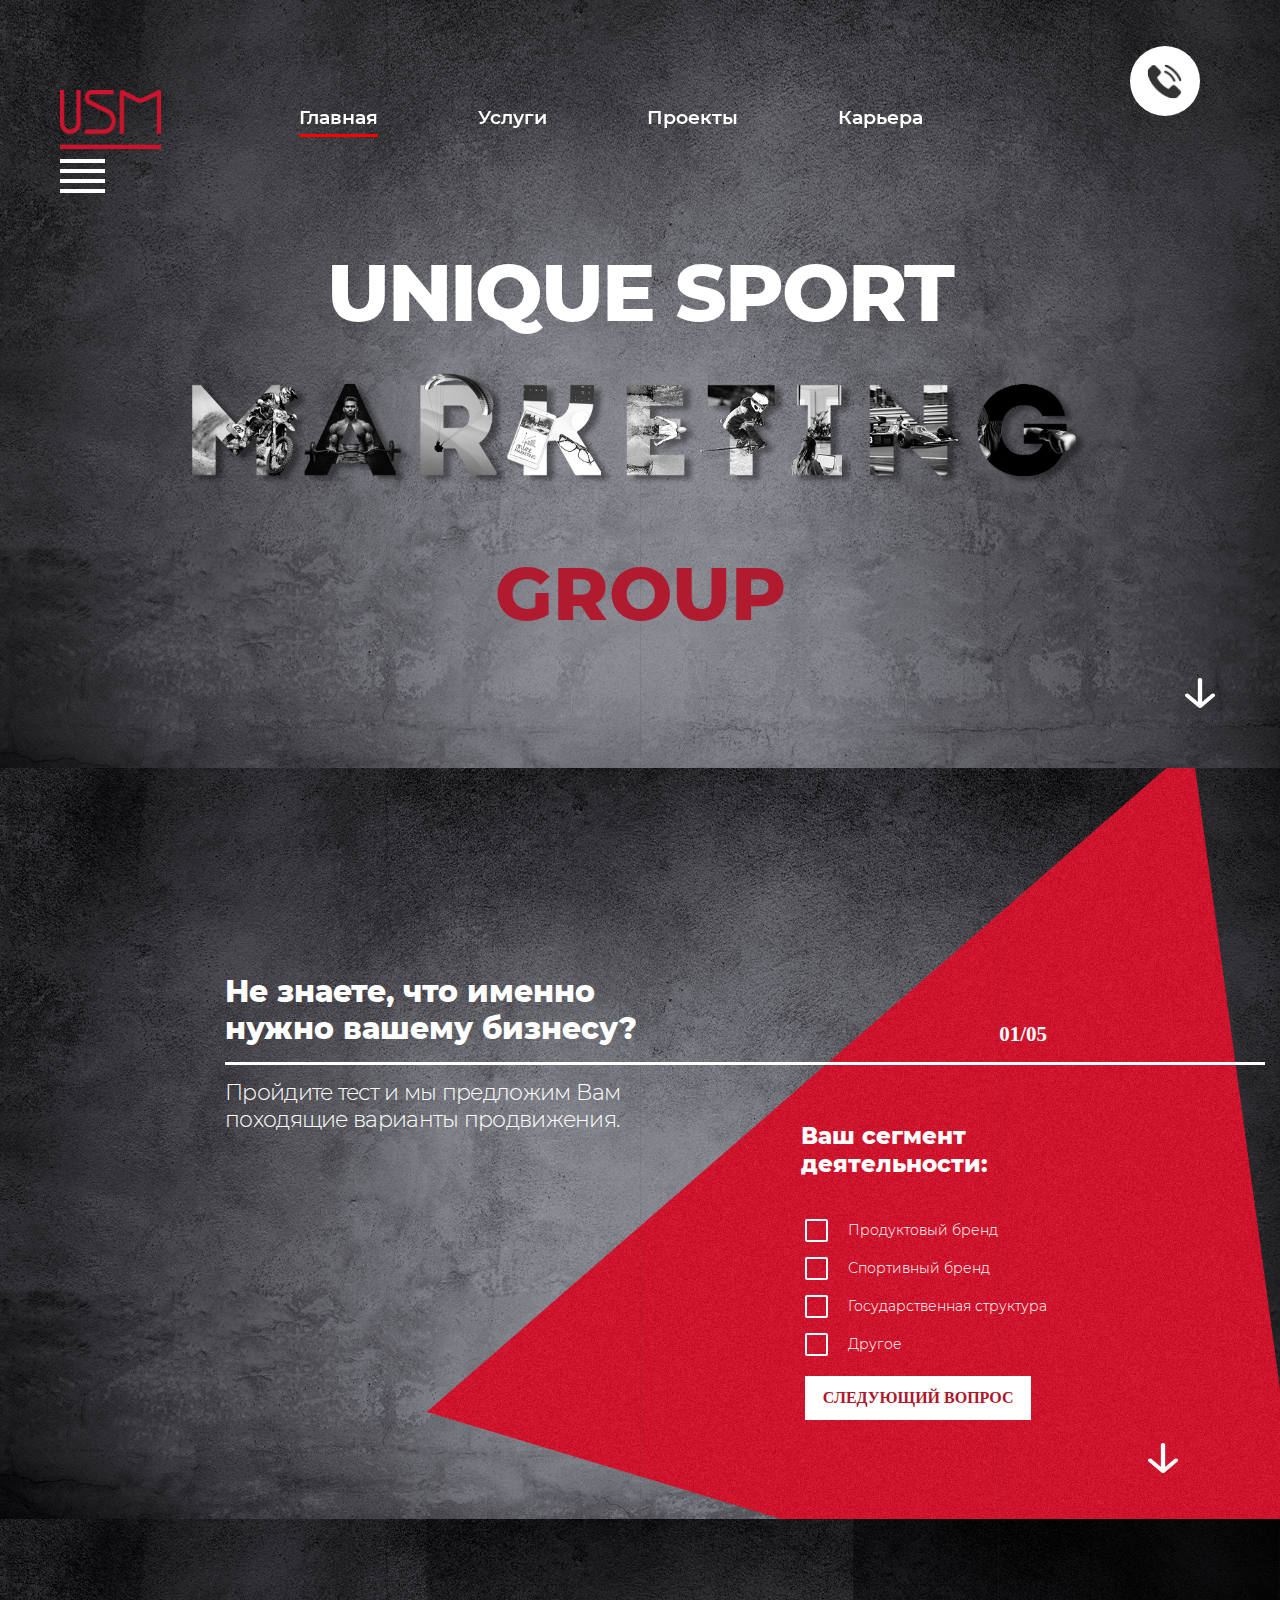
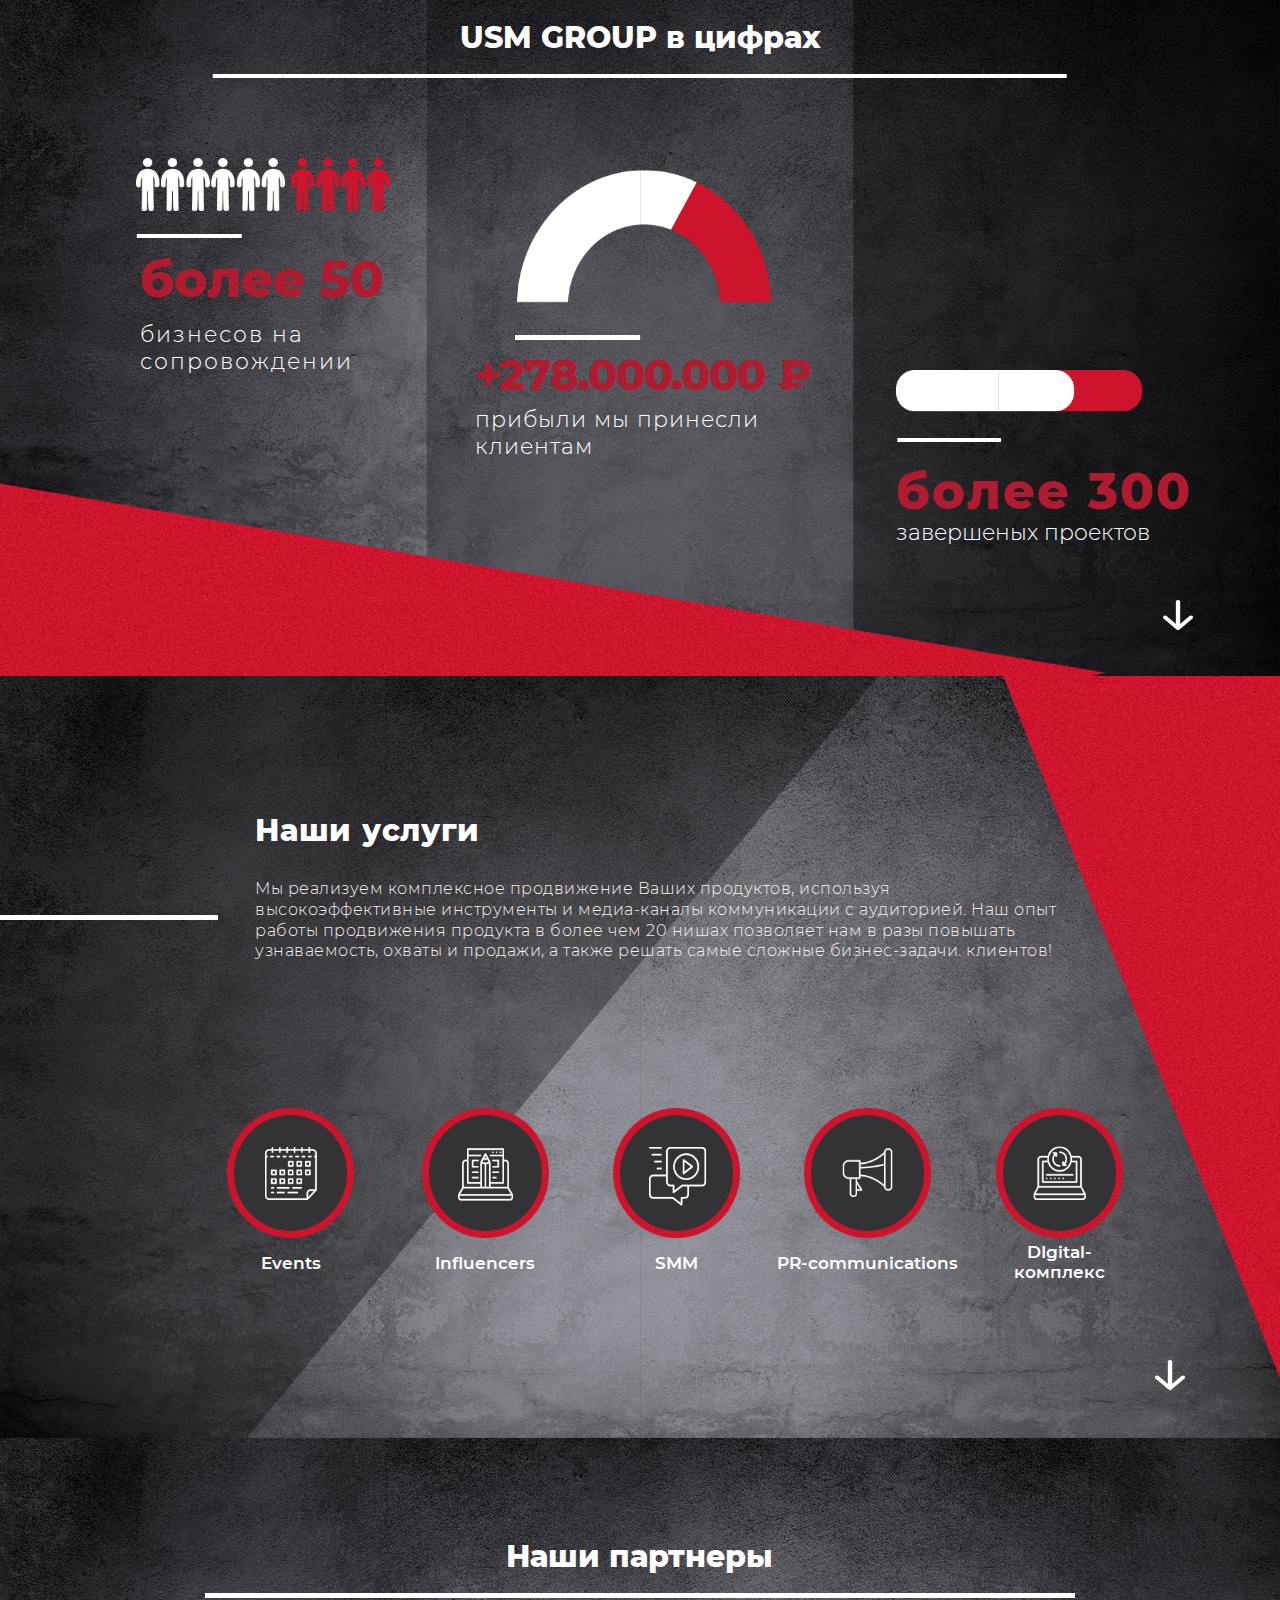
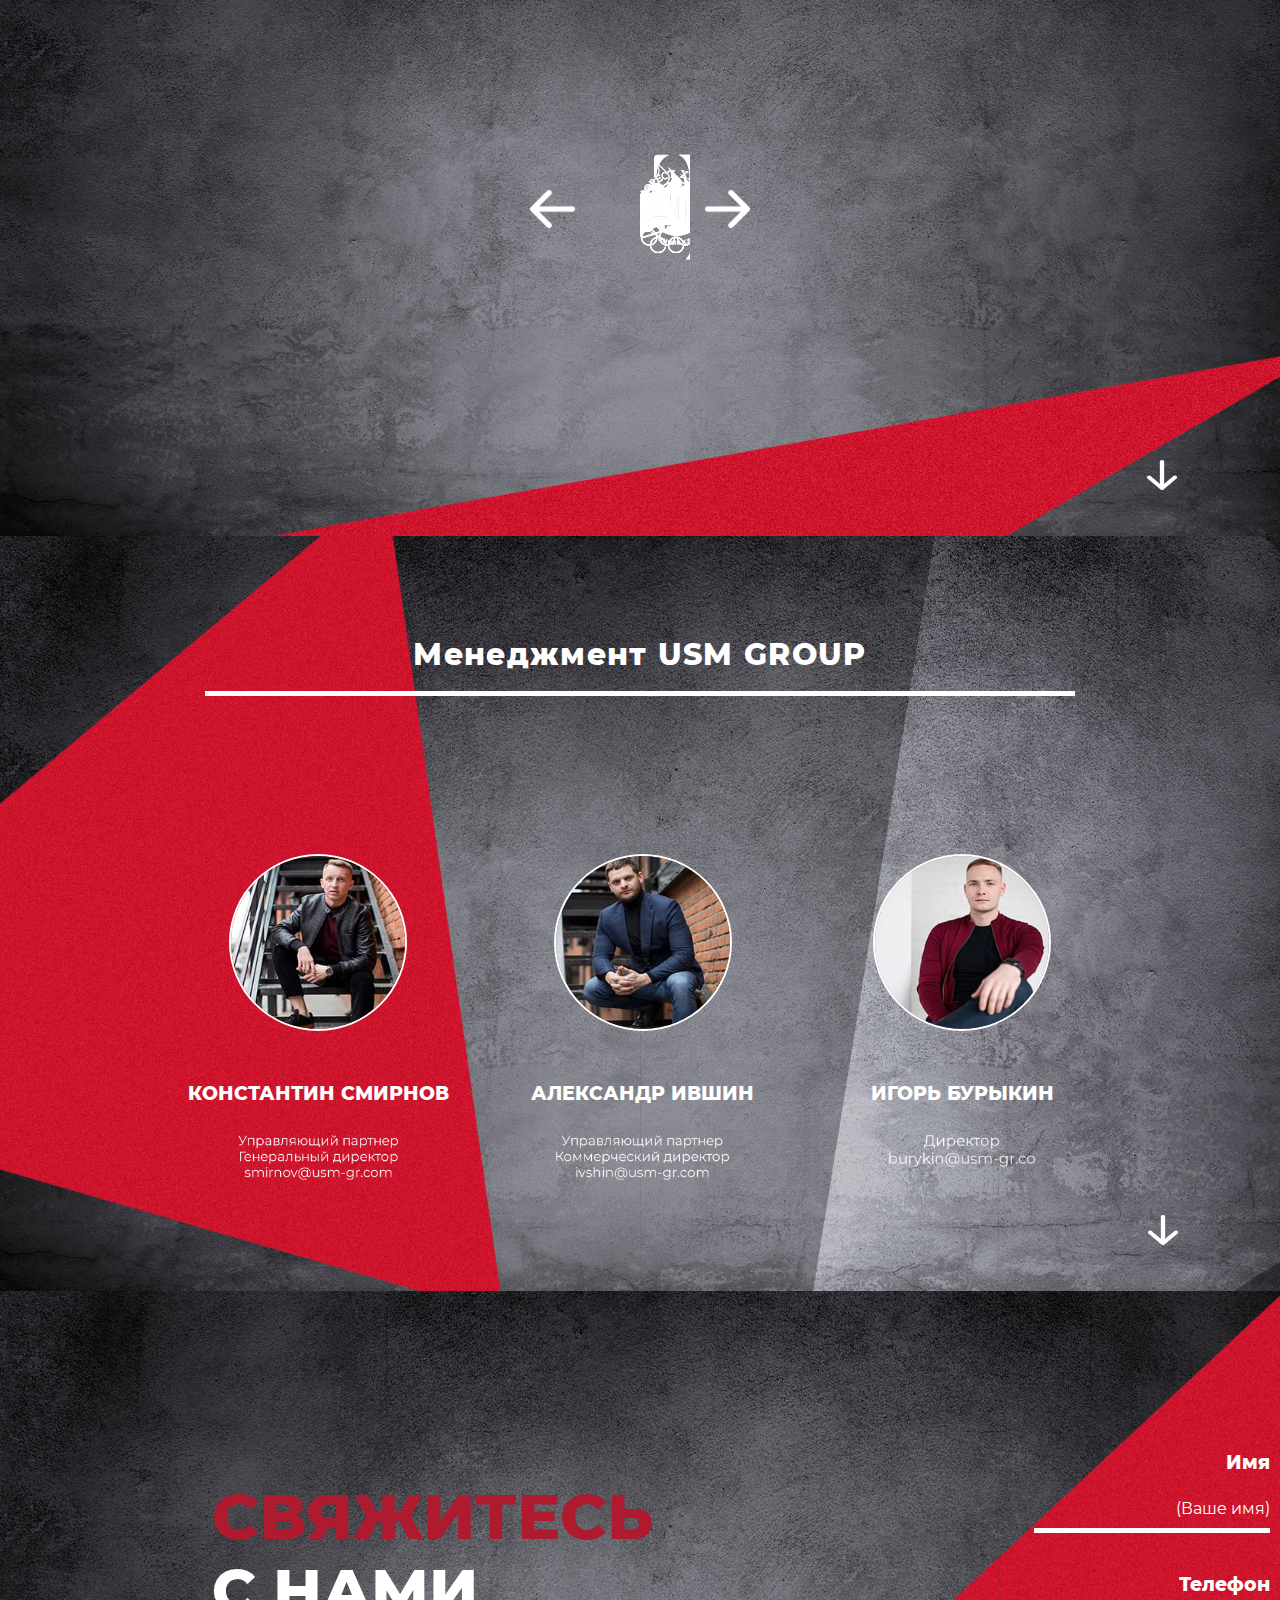
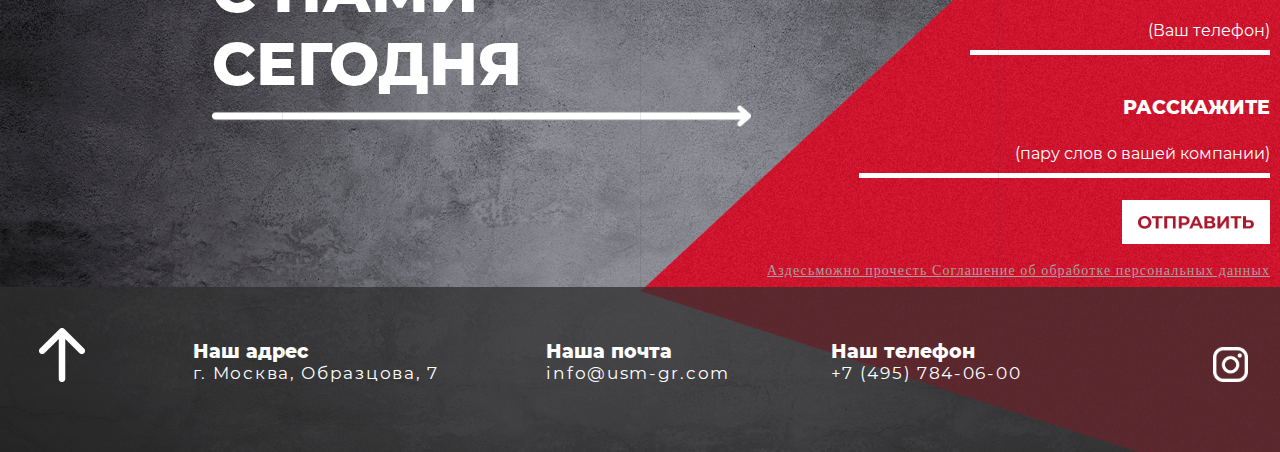
==== commit 4ef05c8a: "Add files via upload" ====
--- a/index.html
+++ b/index.html
@@ -45,7 +45,8 @@
             <li class="c-m-menu__link tops usl text_size"><a href="index.html">Услуги</a></li>
             <li class="c-m-menu__link text_size"><a href="project.html">Проекты</a></li>
             <li class="c-m-menu__link text_size"><a href="karera.html">Карьера</a></li>
-            <li class="c-m-menu__link tops contact text_size"><a href="#s5"><img src="img/Телефон.png" alt="#"></a></li>
+            <li class="c-m-menu__link tops contact text_size"><a href="tel:+74957840600"><img src="img/Телефон.png"
+                  alt="#"></a></li>
           </ul>
         </div>
       </div>
@@ -84,11 +85,13 @@
             <a href="project.html" class="linkgroup__link text_size" data-id="1">Проекты</a>
             <a href="karera.html" class="linkgroup__link text_size" data-id="2">Карьера</a>
           </div>
-          <div class="page__menu__linkallon tops">
-            <a href="index.html#s5" class="linkgroup__link">
-              <div class="arrow__cont"><img src="img/Телефон.png" alt="#" class="img_contact"></div>
-            </a>
-          </div>
+          <a href="tel:+74957840600">
+            <div class="page__menu__linkallon tops">
+              <a href="tel:+74957840600" class="linkgroup__link">
+                <div class="arrow__cont"><img src="img/Телефон.png" alt="#" class="img_contact"></div>
+              </a>
+            </div>
+          </a>
           <div class="menu__bar"><i class="fas fa-bars"></i></div>
         </div>
       </div>
@@ -358,7 +361,7 @@
           </div>
         </div>
       </section>
-      <section class=" s4 fon_s4" id="s4">
+      <section class=" s4 fon_s4">
         <div class="page__line page__line--pos1"></div>
         <div class="page__line page__line--pos2"></div>
         <div class="page__line page__line--pos3"></div>
@@ -372,7 +375,7 @@
                 </div>
                 <div class="container_text-service">
                   <div class="  class_none">
-                    <div class="page__h2 page__h2_service">Наши услуги</div>
+                    <div class="page__h2 page__h2_service" id="s4">Наши услуги</div>
                   </div>
                   <div class="page__h2p text_services">Мы реализуем комплексное продвижение Ваших
                     продуктов,
@@ -624,7 +627,7 @@
                 Наш адрес
               </div>
               <div class="text_info_contact2">
-                г. Москва, Образцова, 7
+                <a href="https://goo.gl/maps/KGXjfHep8KsaXN9j6"> г. Москва, Образцова, 7 </a>
               </div>
             </div>
             <div class="container_info_contact info_contact__content1">
@@ -632,7 +635,7 @@
                 Наша почта
               </div>
               <div class="text_info_contact2">
-                info@usm-gr.com
+                <a href="mailto:info@usm-gr.com">info@usm-gr.com</a>
               </div>
             </div>
             <div class="container_info_contact info_contact__content2">
@@ -640,7 +643,7 @@
                 Наш телефон
               </div>
               <div class="text_info_contact2">
-                +7 (495) 784-06-00
+                <a href="tel:+74957840600">+7 (495) 784-06-00</a>
               </div>
             </div>
             <div class="soc-group s5-soc-group ">
--- a/css/style.min.css
+++ b/css/style.min.css
@@ -3,7 +3,7 @@
  * Copyright 2011-2017 The Bootstrap Authors
  * Copyright 2011-2017 Twitter, Inc.
  * Licensed under MIT (https://github.com/twbs/bootstrap/blob/master/LICENSE)
- *//*! normalize.css v5.0.0 | MIT License | github.com/necolas/normalize.css */html{font-family:sans-serif;line-height:1.15;-ms-text-size-adjust:100%;-webkit-text-size-adjust:100%}body{margin:0}article,aside,footer,header,nav,section{display:block}h1{font-size:2em;margin:.67em 0}figcaption,figure,main{display:block}figure{margin:1em 40px}hr{-webkit-box-sizing:content-box;box-sizing:content-box;height:0;overflow:visible}pre{font-family:monospace,monospace;font-size:1em}a{background-color:transparent;-webkit-text-decoration-skip:objects}a:active,a:hover{outline-width:0}abbr[title]{border-bottom:none;text-decoration:underline;-webkit-text-decoration:underline dotted;text-decoration:underline dotted}b,strong{font-weight:inherit}b,strong{font-weight:bolder}code,kbd,samp{font-family:monospace,monospace;font-size:1em}dfn{font-style:italic}mark{background-color:#ff0;color:#000}small{font-size:80%}sub,sup{font-size:75%;line-height:0;position:relative;vertical-align:baseline}sub{bottom:-.25em}sup{top:-.5em}audio,video{display:inline-block}audio:not([controls]){display:none;height:0}img{border-style:none}svg:not(:root){overflow:hidden}button,input,optgroup,select,textarea{font-family:sans-serif;font-size:100%;line-height:1.15;margin:0}button,input{overflow:visible}button,select{text-transform:none}[type=reset],[type=submit],button,html [type=button]{-webkit-appearance:button}[type=button]::-moz-focus-inner,[type=reset]::-moz-focus-inner,[type=submit]::-moz-focus-inner,button::-moz-focus-inner{border-style:none;padding:0}[type=button]:-moz-focusring,[type=reset]:-moz-focusring,[type=submit]:-moz-focusring,button:-moz-focusring{outline:1px dotted ButtonText}fieldset{border:1px solid silver;margin:0 2px;padding:.35em .625em .75em}legend{-webkit-box-sizing:border-box;box-sizing:border-box;color:inherit;display:table;max-width:100%;padding:0;white-space:normal}progress{display:inline-block;vertical-align:baseline}textarea{overflow:auto}[type=checkbox],[type=radio]{-webkit-box-sizing:border-box;box-sizing:border-box;padding:0}[type=number]::-webkit-inner-spin-button,[type=number]::-webkit-outer-spin-button{height:auto}[type=search]{-webkit-appearance:textfield;outline-offset:-2px}[type=search]::-webkit-search-cancel-button,[type=search]::-webkit-search-decoration{-webkit-appearance:none}::-webkit-file-upload-button{-webkit-appearance:button;font:inherit}details,menu{display:block}summary{display:list-item}canvas{display:inline-block}template{display:none}[hidden]{display:none}html{-webkit-box-sizing:border-box;box-sizing:border-box}*,::after,::before{-webkit-box-sizing:inherit;box-sizing:inherit}@-ms-viewport{width:device-width}html{-ms-overflow-style:scrollbar;-webkit-tap-highlight-color:transparent}body{font-family:-apple-system,system-ui,BlinkMacSystemFont,"Segoe UI",Roboto,"Helvetica Neue",Arial,sans-serif;font-size:1rem;font-weight:400;line-height:1.5;color:#292b2c;background-color:#fff}[tabindex="-1"]:focus{outline:0!important}h1,h2,h3,h4,h5,h6{margin-top:0;margin-bottom:.5rem}p{margin-top:0;margin-bottom:1rem}abbr[data-original-title],abbr[title]{cursor:help}address{margin-bottom:1rem;font-style:normal;line-height:inherit}dl,ol,ul{margin-top:0;margin-bottom:1rem}ol ol,ol ul,ul ol,ul ul{margin-bottom:0}dt{font-weight:700}dd{margin-bottom:.5rem;margin-left:0}blockquote{margin:0 0 1rem}a{color:#0275d8;text-decoration:none}a:focus,a:hover{color:#014c8c;text-decoration:underline}a:not([href]):not([tabindex]){color:inherit;text-decoration:none}a:not([href]):not([tabindex]):focus,a:not([href]):not([tabindex]):hover{color:inherit;text-decoration:none}a:not([href]):not([tabindex]):focus{outline:0}pre{margin-top:0;margin-bottom:1rem;overflow:auto}figure{margin:0 0 1rem}img{vertical-align:middle}[role=button]{cursor:pointer}[role=button],a,area,button,input,label,select,summary,textarea{-ms-touch-action:manipulation;touch-action:manipulation}table{border-collapse:collapse;background-color:transparent}caption{padding-top:.75rem;padding-bottom:.75rem;color:#636c72;text-align:left;caption-side:bottom}th{text-align:left}label{display:inline-block;margin-bottom:.5rem}button:focus{outline:1px dotted;outline:5px auto -webkit-focus-ring-color}button,input,select,textarea{line-height:inherit}input[type=checkbox]:disabled,input[type=radio]:disabled{cursor:not-allowed}input[type=date],input[type=datetime-local],input[type=month],input[type=time]{-webkit-appearance:listbox}textarea{resize:vertical}fieldset{min-width:0;padding:0;margin:0;border:0}legend{display:block;width:100%;padding:0;margin-bottom:.5rem;font-size:1.5rem;line-height:inherit}input[type=search]{-webkit-appearance:none}output{display:inline-block}[hidden]{display:none!important}.h1,.h2,.h3,.h4,.h5,.h6,h1,h2,h3,h4,h5,h6{margin-bottom:.5rem;font-family:inherit;font-weight:500;line-height:1.1;color:inherit}.h1,h1{font-size:2.5rem}.h2,h2{font-size:2rem}.h3,h3{font-size:1.75rem}.h4,h4{font-size:1.5rem}.h5,h5{font-size:1.25rem}.h6,h6{font-size:1rem}.lead{font-size:1.25rem;font-weight:300}.display-1{font-size:6rem;font-weight:300;line-height:1.1}.display-2{font-size:5.5rem;font-weight:300;line-height:1.1}.display-3{font-size:4.5rem;font-weight:300;line-height:1.1}.display-4{font-size:3.5rem;font-weight:300;line-height:1.1}hr{margin-top:1rem;margin-bottom:1rem;border:0;border-top:1px solid rgba(0,0,0,.1)}.small,small{font-size:80%;font-weight:400}.mark,mark{padding:.2em;background-color:#fcf8e3}.list-unstyled{padding-left:0;list-style:none}.list-inline{padding-left:0;list-style:none}.list-inline-item{display:inline-block}.list-inline-item:not(:last-child){margin-right:5px}.initialism{font-size:90%;text-transform:uppercase}.blockquote{padding:.5rem 1rem;margin-bottom:1rem;font-size:1.25rem;border-left:.25rem solid #eceeef}.blockquote-footer{display:block;font-size:80%;color:#636c72}.blockquote-footer::before{content:"— "}.blockquote-reverse{padding-right:1rem;padding-left:0;text-align:right;border-right:.25rem solid #eceeef;border-left:0}.blockquote-reverse .blockquote-footer::before{content:""}.blockquote-reverse .blockquote-footer::after{content:" —"}.img-fluid{max-width:100%;height:auto}.img-thumbnail{padding:.25rem;background-color:#fff;border:1px solid #ddd;border-radius:.25rem;-webkit-transition:all .2s ease-in-out;-o-transition:all .2s ease-in-out;transition:all .2s ease-in-out;max-width:100%;height:auto}.figure{display:inline-block}.figure-img{margin-bottom:.5rem;line-height:1}.figure-caption{font-size:90%;color:#636c72}code,kbd,pre,samp{font-family:Menlo,Monaco,Consolas,"Liberation Mono","Courier New",monospace}code{padding:.2rem .4rem;font-size:90%;color:#bd4147;background-color:#f7f7f9;border-radius:.25rem}a>code{padding:0;color:inherit;background-color:inherit}kbd{padding:.2rem .4rem;font-size:90%;color:#fff;background-color:#292b2c;border-radius:.2rem}kbd kbd{padding:0;font-size:100%;font-weight:700}pre{display:block;margin-top:0;margin-bottom:1rem;font-size:90%;color:#292b2c}pre code{padding:0;font-size:inherit;color:inherit;background-color:transparent;border-radius:0}.pre-scrollable{max-height:340px;overflow-y:scroll}.container{position:relative;margin-left:auto;margin-right:auto;padding-right:15px;padding-left:15px}.container-fluid{position:relative;margin-left:auto;margin-right:auto;padding-right:15px;padding-left:15px}.row{display:-webkit-box;display:-ms-flexbox;display:flex;-ms-flex-wrap:wrap;flex-wrap:wrap;margin-right:-15px;margin-left:-15px}.no-gutters{margin-right:0;margin-left:0}.no-gutters>.col,.no-gutters>[class*=col-]{padding-right:0;padding-left:0}.col,.col-1,.col-10,.col-11,.col-12,.col-2,.col-3,.col-4,.col-5,.col-6,.col-7,.col-8,.col-9,.col-lg,.col-lg-1,.col-lg-10,.col-lg-11,.col-lg-12,.col-lg-2,.col-lg-3,.col-lg-4,.col-lg-5,.col-lg-6,.col-lg-7,.col-lg-8,.col-lg-9,.col-md,.col-md-1,.col-md-10,.col-md-11,.col-md-12,.col-md-2,.col-md-3,.col-md-4,.col-md-5,.col-md-6,.col-md-7,.col-md-8,.col-md-9,.col-sm,.col-sm-1,.col-sm-10,.col-sm-11,.col-sm-12,.col-sm-2,.col-sm-3,.col-sm-4,.col-sm-5,.col-sm-6,.col-sm-7,.col-sm-8,.col-sm-9,.col-xl,.col-xl-1,.col-xl-10,.col-xl-11,.col-xl-12,.col-xl-2,.col-xl-3,.col-xl-4,.col-xl-5,.col-xl-6,.col-xl-7,.col-xl-8,.col-xl-9{position:relative;width:100%;min-height:1px;padding-right:15px;padding-left:15px}.col{-ms-flex-preferred-size:0;flex-basis:0;-webkit-box-flex:1;-ms-flex-positive:1;flex-grow:1;max-width:100%}.col-auto{-webkit-box-flex:0;-ms-flex:0 0 auto;flex:0 0 auto;width:auto}.col-1{-webkit-box-flex:0;-ms-flex:0 0 8.333333%;flex:0 0 8.333333%;max-width:8.333333%}.col-2{-webkit-box-flex:0;-ms-flex:0 0 16.666667%;flex:0 0 16.666667%;max-width:16.666667%}.col-3{-webkit-box-flex:0;-ms-flex:0 0 25%;flex:0 0 25%;max-width:25%}.col-4{-webkit-box-flex:0;-ms-flex:0 0 33.333333%;flex:0 0 33.333333%;max-width:33.333333%}.col-5{-webkit-box-flex:0;-ms-flex:0 0 41.666667%;flex:0 0 41.666667%;max-width:41.666667%}.col-6{-webkit-box-flex:0;-ms-flex:0 0 50%;flex:0 0 50%;max-width:50%}.col-7{-webkit-box-flex:0;-ms-flex:0 0 58.333333%;flex:0 0 58.333333%;max-width:58.333333%}.col-8{-webkit-box-flex:0;-ms-flex:0 0 66.666667%;flex:0 0 66.666667%;max-width:66.666667%}.col-9{-webkit-box-flex:0;-ms-flex:0 0 75%;flex:0 0 75%;max-width:75%}.col-10{-webkit-box-flex:0;-ms-flex:0 0 83.333333%;flex:0 0 83.333333%;max-width:83.333333%}.col-11{-webkit-box-flex:0;-ms-flex:0 0 91.666667%;flex:0 0 91.666667%;max-width:91.666667%}.col-12{-webkit-box-flex:0;-ms-flex:0 0 100%;flex:0 0 100%;max-width:100%}.pull-0{right:auto}.pull-1{right:8.333333%}.pull-2{right:16.666667%}.pull-3{right:25%}.pull-4{right:33.333333%}.pull-5{right:41.666667%}.pull-6{right:50%}.pull-7{right:58.333333%}.pull-8{right:66.666667%}.pull-9{right:75%}.pull-10{right:83.333333%}.pull-11{right:91.666667%}.pull-12{right:100%}.push-0{left:auto}.push-1{left:8.333333%}.push-2{left:16.666667%}.push-3{left:25%}.push-4{left:33.333333%}.push-5{left:41.666667%}.push-6{left:50%}.push-7{left:58.333333%}.push-8{left:66.666667%}.push-9{left:75%}.push-10{left:83.333333%}.push-11{left:91.666667%}.push-12{left:100%}.offset-1{margin-left:8.333333%}.offset-2{margin-left:16.666667%}.offset-3{margin-left:25%}.offset-4{margin-left:33.333333%}.offset-5{margin-left:41.666667%}.offset-6{margin-left:50%}.offset-7{margin-left:58.333333%}.offset-8{margin-left:66.666667%}.offset-9{margin-left:75%}.offset-10{margin-left:83.333333%}.offset-11{margin-left:91.666667%}.table{width:100%;max-width:100%;margin-bottom:1rem}.table td,.table th{padding:.75rem;vertical-align:top;border-top:1px solid #eceeef}.table thead th{vertical-align:bottom;border-bottom:2px solid #eceeef}.table tbody+tbody{border-top:2px solid #eceeef}.table .table{background-color:#fff}.table-sm td,.table-sm th{padding:.3rem}.table-bordered{border:1px solid #eceeef}.table-bordered td,.table-bordered th{border:1px solid #eceeef}.table-bordered thead td,.table-bordered thead th{border-bottom-width:2px}.table-striped tbody tr:nth-of-type(odd){background-color:rgba(0,0,0,.05)}.table-hover tbody tr:hover{background-color:rgba(0,0,0,.075)}.table-active,.table-active>td,.table-active>th{background-color:rgba(0,0,0,.075)}.table-hover .table-active:hover{background-color:rgba(0,0,0,.075)}.table-hover .table-active:hover>td,.table-hover .table-active:hover>th{background-color:rgba(0,0,0,.075)}.table-success,.table-success>td,.table-success>th{background-color:#dff0d8}.table-hover .table-success:hover{background-color:#d0e9c6}.table-hover .table-success:hover>td,.table-hover .table-success:hover>th{background-color:#d0e9c6}.table-info,.table-info>td,.table-info>th{background-color:#d9edf7}.table-hover .table-info:hover{background-color:#c4e3f3}.table-hover .table-info:hover>td,.table-hover .table-info:hover>th{background-color:#c4e3f3}.table-warning,.table-warning>td,.table-warning>th{background-color:#fcf8e3}.table-hover .table-warning:hover{background-color:#faf2cc}.table-hover .table-warning:hover>td,.table-hover .table-warning:hover>th{background-color:#faf2cc}.table-danger,.table-danger>td,.table-danger>th{background-color:#f2dede}.table-hover .table-danger:hover{background-color:#ebcccc}.table-hover .table-danger:hover>td,.table-hover .table-danger:hover>th{background-color:#ebcccc}.thead-inverse th{color:#fff;background-color:#292b2c}.thead-default th{color:#464a4c;background-color:#eceeef}.table-inverse{color:#fff;background-color:#292b2c}.table-inverse td,.table-inverse th,.table-inverse thead th{border-color:#fff}.table-inverse.table-bordered{border:0}.table-responsive{display:block;width:100%;overflow-x:auto;-ms-overflow-style:-ms-autohiding-scrollbar}.table-responsive.table-bordered{border:0}.form-control{display:block;width:100%;padding:.5rem .75rem;font-size:1rem;line-height:1.25;color:#464a4c;background-color:#fff;background-image:none;-webkit-background-clip:padding-box;background-clip:padding-box;border:1px solid rgba(0,0,0,.15);border-radius:.25rem;-webkit-transition:border-color ease-in-out .15s,-webkit-box-shadow ease-in-out .15s;transition:border-color ease-in-out .15s,-webkit-box-shadow ease-in-out .15s;-o-transition:border-color ease-in-out .15s,box-shadow ease-in-out .15s;transition:border-color ease-in-out .15s,box-shadow ease-in-out .15s;transition:border-color ease-in-out .15s,box-shadow ease-in-out .15s,-webkit-box-shadow ease-in-out .15s}.form-control::-ms-expand{background-color:transparent;border:0}.form-control:focus{color:#464a4c;background-color:#fff;border-color:#5cb3fd;outline:0}.form-control::-webkit-input-placeholder{color:#636c72;opacity:1}.form-control::-moz-placeholder{color:#636c72;opacity:1}.form-control:-ms-input-placeholder{color:#636c72;opacity:1}.form-control::-ms-input-placeholder{color:#636c72;opacity:1}.form-control::placeholder{color:#636c72;opacity:1}.form-control:disabled,.form-control[readonly]{background-color:#eceeef;opacity:1}.form-control:disabled{cursor:not-allowed}select.form-control:not([size]):not([multiple]){height:calc(2.25rem + 2px)}select.form-control:focus::-ms-value{color:#464a4c;background-color:#fff}.form-control-file,.form-control-range{display:block}.col-form-label{padding-top:calc(.5rem - 1px * 2);padding-bottom:calc(.5rem - 1px * 2);margin-bottom:0}.col-form-label-lg{padding-top:calc(.75rem - 1px * 2);padding-bottom:calc(.75rem - 1px * 2);font-size:1.25rem}.col-form-label-sm{padding-top:calc(.25rem - 1px * 2);padding-bottom:calc(.25rem - 1px * 2);font-size:.875rem}.col-form-legend{padding-top:.5rem;padding-bottom:.5rem;margin-bottom:0;font-size:1rem}.form-control-static{padding-top:.5rem;padding-bottom:.5rem;margin-bottom:0;line-height:1.25;border:solid transparent;border-width:1px 0}.form-control-static.form-control-lg,.form-control-static.form-control-sm,.input-group-lg>.form-control-static.form-control,.input-group-lg>.form-control-static.input-group-addon,.input-group-lg>.input-group-btn>.form-control-static.btn,.input-group-sm>.form-control-static.form-control,.input-group-sm>.form-control-static.input-group-addon,.input-group-sm>.input-group-btn>.form-control-static.btn{padding-right:0;padding-left:0}.form-control-sm,.input-group-sm>.form-control,.input-group-sm>.input-group-addon,.input-group-sm>.input-group-btn>.btn{padding:.25rem .5rem;font-size:.875rem;border-radius:.2rem}.input-group-sm>.input-group-btn>select.btn:not([size]):not([multiple]),.input-group-sm>select.form-control:not([size]):not([multiple]),.input-group-sm>select.input-group-addon:not([size]):not([multiple]),select.form-control-sm:not([size]):not([multiple]){height:1.8125rem}.form-control-lg,.input-group-lg>.form-control,.input-group-lg>.input-group-addon,.input-group-lg>.input-group-btn>.btn{padding:.75rem 1.5rem;font-size:1.25rem;border-radius:.3rem}.input-group-lg>.input-group-btn>select.btn:not([size]):not([multiple]),.input-group-lg>select.form-control:not([size]):not([multiple]),.input-group-lg>select.input-group-addon:not([size]):not([multiple]),select.form-control-lg:not([size]):not([multiple]){height:3.166667rem}.form-group{margin-bottom:1rem}.form-text{display:block;margin-top:.25rem}.form-check{position:relative;display:block;margin-bottom:.5rem}.form-check.disabled .form-check-label{color:#636c72;cursor:not-allowed}.form-check-label{padding-left:1.25rem;margin-bottom:0;cursor:pointer}.form-check-input{position:absolute;margin-top:.25rem;margin-left:-1.25rem}.form-check-input:only-child{position:static}.form-check-inline{display:inline-block}.form-check-inline .form-check-label{vertical-align:middle}.form-check-inline+.form-check-inline{margin-left:.75rem}.form-control-feedback{margin-top:.25rem}.form-control-danger,.form-control-success,.form-control-warning{padding-right:2.25rem;background-repeat:no-repeat;background-position:center right .5625rem;background-size:1.125rem 1.125rem}.has-success .col-form-label,.has-success .custom-control,.has-success .form-check-label,.has-success .form-control-feedback,.has-success .form-control-label{color:#5cb85c}.has-success .form-control{border-color:#5cb85c}.has-success .input-group-addon{color:#5cb85c;border-color:#5cb85c;background-color:#eaf6ea}.has-success .form-control-success{background-image:url("data:image/svg+xml;charset=utf8,%3Csvg xmlns='//www.w3.org/2000/svg' viewBox='0 0 8 8'%3E%3Cpath fill='%235cb85c' d='M2.3 6.73L.6 4.53c-.4-1.04.46-1.4 1.1-.8l1.1 1.4 3.4-3.8c.6-.63 1.6-.27 1.2.7l-4 4.6c-.43.5-.8.4-1.1.1z'/%3E%3C/svg%3E")}.has-warning .col-form-label,.has-warning .custom-control,.has-warning .form-check-label,.has-warning .form-control-feedback,.has-warning .form-control-label{color:#f0ad4e}.has-warning .form-control{border-color:#f0ad4e}.has-warning .input-group-addon{color:#f0ad4e;border-color:#f0ad4e;background-color:#fff}.has-warning .form-control-warning{background-image:url("data:image/svg+xml;charset=utf8,%3Csvg xmlns='//www.w3.org/2000/svg' viewBox='0 0 8 8'%3E%3Cpath fill='%23f0ad4e' d='M4.4 5.324h-.8v-2.46h.8zm0 1.42h-.8V5.89h.8zM3.76.63L.04 7.075c-.115.2.016.425.26.426h7.397c.242 0 .372-.226.258-.426C6.726 4.924 5.47 2.79 4.253.63c-.113-.174-.39-.174-.494 0z'/%3E%3C/svg%3E")}.has-danger .col-form-label,.has-danger .custom-control,.has-danger .form-check-label,.has-danger .form-control-feedback,.has-danger .form-control-label{color:#d9534f}.has-danger .form-control{border-color:#d9534f}.has-danger .input-group-addon{color:#d9534f;border-color:#d9534f;background-color:#fdf7f7}.has-danger .form-control-danger{background-image:url("data:image/svg+xml;charset=utf8,%3Csvg xmlns='//www.w3.org/2000/svg' fill='%23d9534f' viewBox='-2 -2 7 7'%3E%3Cpath stroke='%23d9534f' d='M0 0l3 3m0-3L0 3'/%3E%3Ccircle r='.5'/%3E%3Ccircle cx='3' r='.5'/%3E%3Ccircle cy='3' r='.5'/%3E%3Ccircle cx='3' cy='3' r='.5'/%3E%3C/svg%3E")}.form-inline{display:-webkit-box;display:-ms-flexbox;display:flex;-ms-flex-flow:row wrap;-webkit-box-orient:horizontal;-webkit-box-direction:normal;flex-flow:row wrap;-webkit-box-align:center;-ms-flex-align:center;align-items:center}.form-inline .form-check{width:100%}.btn{display:inline-block;font-weight:400;line-height:1.25;text-align:center;white-space:nowrap;vertical-align:middle;-webkit-user-select:none;-moz-user-select:none;-ms-user-select:none;user-select:none;border:1px solid transparent;padding:.5rem 1rem;font-size:1rem;border-radius:.25rem;-webkit-transition:all .2s ease-in-out;-o-transition:all .2s ease-in-out;transition:all .2s ease-in-out}.btn:focus,.btn:hover{text-decoration:none}.btn.focus,.btn:focus{outline:0;-webkit-box-shadow:0 0 0 2px rgba(2,117,216,.25);box-shadow:0 0 0 2px rgba(2,117,216,.25)}.btn.disabled,.btn:disabled{cursor:not-allowed;opacity:.65}.btn.active,.btn:active{background-image:none}a.btn.disabled,fieldset[disabled] a.btn{pointer-events:none}.btn-primary{color:#fff;background-color:#0275d8;border-color:#0275d8}.btn-primary:hover{color:#fff;background-color:#025aa5;border-color:#01549b}.btn-primary.focus,.btn-primary:focus{-webkit-box-shadow:0 0 0 2px rgba(2,117,216,.5);box-shadow:0 0 0 2px rgba(2,117,216,.5)}.btn-primary.disabled,.btn-primary:disabled{background-color:#0275d8;border-color:#0275d8}.btn-primary.active,.btn-primary:active,.show>.btn-primary.dropdown-toggle{color:#fff;background-color:#025aa5;background-image:none;border-color:#01549b}.btn-secondary{color:#292b2c;background-color:#fff;border-color:#ccc}.btn-secondary:hover{color:#292b2c;background-color:#e6e6e6;border-color:#adadad}.btn-secondary.focus,.btn-secondary:focus{-webkit-box-shadow:0 0 0 2px rgba(204,204,204,.5);box-shadow:0 0 0 2px rgba(204,204,204,.5)}.btn-secondary.disabled,.btn-secondary:disabled{background-color:#fff;border-color:#ccc}.btn-secondary.active,.btn-secondary:active,.show>.btn-secondary.dropdown-toggle{color:#292b2c;background-color:#e6e6e6;background-image:none;border-color:#adadad}.btn-info{color:#fff;background-color:#5bc0de;border-color:#5bc0de}.btn-info:hover{color:#fff;background-color:#31b0d5;border-color:#2aabd2}.btn-info.focus,.btn-info:focus{-webkit-box-shadow:0 0 0 2px rgba(91,192,222,.5);box-shadow:0 0 0 2px rgba(91,192,222,.5)}.btn-info.disabled,.btn-info:disabled{background-color:#5bc0de;border-color:#5bc0de}.btn-info.active,.btn-info:active,.show>.btn-info.dropdown-toggle{color:#fff;background-color:#31b0d5;background-image:none;border-color:#2aabd2}.btn-success{color:#fff;background-color:#5cb85c;border-color:#5cb85c}.btn-success:hover{color:#fff;background-color:#449d44;border-color:#419641}.btn-success.focus,.btn-success:focus{-webkit-box-shadow:0 0 0 2px rgba(92,184,92,.5);box-shadow:0 0 0 2px rgba(92,184,92,.5)}.btn-success.disabled,.btn-success:disabled{background-color:#5cb85c;border-color:#5cb85c}.btn-success.active,.btn-success:active,.show>.btn-success.dropdown-toggle{color:#fff;background-color:#449d44;background-image:none;border-color:#419641}.btn-warning{color:#fff;background-color:#f0ad4e;border-color:#f0ad4e}.btn-warning:hover{color:#fff;background-color:#ec971f;border-color:#eb9316}.btn-warning.focus,.btn-warning:focus{-webkit-box-shadow:0 0 0 2px rgba(240,173,78,.5);box-shadow:0 0 0 2px rgba(240,173,78,.5)}.btn-warning.disabled,.btn-warning:disabled{background-color:#f0ad4e;border-color:#f0ad4e}.btn-warning.active,.btn-warning:active,.show>.btn-warning.dropdown-toggle{color:#fff;background-color:#ec971f;background-image:none;border-color:#eb9316}.btn-danger{color:#fff;background-color:#d9534f;border-color:#d9534f}.btn-danger:hover{color:#fff;background-color:#c9302c;border-color:#c12e2a}.btn-danger.focus,.btn-danger:focus{-webkit-box-shadow:0 0 0 2px rgba(217,83,79,.5);box-shadow:0 0 0 2px rgba(217,83,79,.5)}.btn-danger.disabled,.btn-danger:disabled{background-color:#d9534f;border-color:#d9534f}.btn-danger.active,.btn-danger:active,.show>.btn-danger.dropdown-toggle{color:#fff;background-color:#c9302c;background-image:none;border-color:#c12e2a}.btn-outline-primary{color:#0275d8;background-image:none;background-color:transparent;border-color:#0275d8}.btn-outline-primary:hover{color:#fff;background-color:#0275d8;border-color:#0275d8}.btn-outline-primary.focus,.btn-outline-primary:focus{-webkit-box-shadow:0 0 0 2px rgba(2,117,216,.5);box-shadow:0 0 0 2px rgba(2,117,216,.5)}.btn-outline-primary.disabled,.btn-outline-primary:disabled{color:#0275d8;background-color:transparent}.btn-outline-primary.active,.btn-outline-primary:active,.show>.btn-outline-primary.dropdown-toggle{color:#fff;background-color:#0275d8;border-color:#0275d8}.btn-outline-secondary{color:#ccc;background-image:none;background-color:transparent;border-color:#ccc}.btn-outline-secondary:hover{color:#fff;background-color:#ccc;border-color:#ccc}.btn-outline-secondary.focus,.btn-outline-secondary:focus{-webkit-box-shadow:0 0 0 2px rgba(204,204,204,.5);box-shadow:0 0 0 2px rgba(204,204,204,.5)}.btn-outline-secondary.disabled,.btn-outline-secondary:disabled{color:#ccc;background-color:transparent}.btn-outline-secondary.active,.btn-outline-secondary:active,.show>.btn-outline-secondary.dropdown-toggle{color:#fff;background-color:#ccc;border-color:#ccc}.btn-outline-info{color:#5bc0de;background-image:none;background-color:transparent;border-color:#5bc0de}.btn-outline-info:hover{color:#fff;background-color:#5bc0de;border-color:#5bc0de}.btn-outline-info.focus,.btn-outline-info:focus{-webkit-box-shadow:0 0 0 2px rgba(91,192,222,.5);box-shadow:0 0 0 2px rgba(91,192,222,.5)}.btn-outline-info.disabled,.btn-outline-info:disabled{color:#5bc0de;background-color:transparent}.btn-outline-info.active,.btn-outline-info:active,.show>.btn-outline-info.dropdown-toggle{color:#fff;background-color:#5bc0de;border-color:#5bc0de}.btn-outline-success{color:#5cb85c;background-image:none;background-color:transparent;border-color:#5cb85c}.btn-outline-success:hover{color:#fff;background-color:#5cb85c;border-color:#5cb85c}.btn-outline-success.focus,.btn-outline-success:focus{-webkit-box-shadow:0 0 0 2px rgba(92,184,92,.5);box-shadow:0 0 0 2px rgba(92,184,92,.5)}.btn-outline-success.disabled,.btn-outline-success:disabled{color:#5cb85c;background-color:transparent}.btn-outline-success.active,.btn-outline-success:active,.show>.btn-outline-success.dropdown-toggle{color:#fff;background-color:#5cb85c;border-color:#5cb85c}.btn-outline-warning{color:#f0ad4e;background-image:none;background-color:transparent;border-color:#f0ad4e}.btn-outline-warning:hover{color:#fff;background-color:#f0ad4e;border-color:#f0ad4e}.btn-outline-warning.focus,.btn-outline-warning:focus{-webkit-box-shadow:0 0 0 2px rgba(240,173,78,.5);box-shadow:0 0 0 2px rgba(240,173,78,.5)}.btn-outline-warning.disabled,.btn-outline-warning:disabled{color:#f0ad4e;background-color:transparent}.btn-outline-warning.active,.btn-outline-warning:active,.show>.btn-outline-warning.dropdown-toggle{color:#fff;background-color:#f0ad4e;border-color:#f0ad4e}.btn-outline-danger{color:#d9534f;background-image:none;background-color:transparent;border-color:#d9534f}.btn-outline-danger:hover{color:#fff;background-color:#d9534f;border-color:#d9534f}.btn-outline-danger.focus,.btn-outline-danger:focus{-webkit-box-shadow:0 0 0 2px rgba(217,83,79,.5);box-shadow:0 0 0 2px rgba(217,83,79,.5)}.btn-outline-danger.disabled,.btn-outline-danger:disabled{color:#d9534f;background-color:transparent}.btn-outline-danger.active,.btn-outline-danger:active,.show>.btn-outline-danger.dropdown-toggle{color:#fff;background-color:#d9534f;border-color:#d9534f}.btn-link{font-weight:400;color:#0275d8;border-radius:0}.btn-link,.btn-link.active,.btn-link:active,.btn-link:disabled{background-color:transparent}.btn-link,.btn-link:active,.btn-link:focus{border-color:transparent}.btn-link:hover{border-color:transparent}.btn-link:focus,.btn-link:hover{color:#014c8c;text-decoration:underline;background-color:transparent}.btn-link:disabled{color:#636c72}.btn-link:disabled:focus,.btn-link:disabled:hover{text-decoration:none}.btn-group-lg>.btn,.btn-lg{padding:.75rem 1.5rem;font-size:1.25rem;border-radius:.3rem}.btn-group-sm>.btn,.btn-sm{padding:.25rem .5rem;font-size:.875rem;border-radius:.2rem}.btn-block{display:block;width:100%}.btn-block+.btn-block{margin-top:.5rem}input[type=button].btn-block,input[type=reset].btn-block,input[type=submit].btn-block{width:100%}.fade{opacity:0;-webkit-transition:opacity .15s linear;-o-transition:opacity .15s linear;transition:opacity .15s linear}.fade.show{opacity:1}.collapse{display:none}.collapse.show{display:block}tr.collapse.show{display:table-row}tbody.collapse.show{display:table-row-group}.collapsing{position:relative;height:0;overflow:hidden;-webkit-transition:height .35s ease;-o-transition:height .35s ease;transition:height .35s ease}.dropdown,.dropup{position:relative}.dropdown-toggle::after{display:inline-block;width:0;height:0;margin-left:.3em;vertical-align:middle;content:"";border-top:.3em solid;border-right:.3em solid transparent;border-left:.3em solid transparent}.dropdown-toggle:focus{outline:0}.dropup .dropdown-toggle::after{border-top:0;border-bottom:.3em solid}.dropdown-menu{position:absolute;top:100%;left:0;z-index:1000;display:none;float:left;min-width:10rem;padding:.5rem 0;margin:.125rem 0 0;font-size:1rem;color:#292b2c;text-align:left;list-style:none;background-color:#fff;-webkit-background-clip:padding-box;background-clip:padding-box;border:1px solid rgba(0,0,0,.15);border-radius:.25rem}.dropdown-divider{height:1px;margin:.5rem 0;overflow:hidden;background-color:#eceeef}.dropdown-item{display:block;width:100%;padding:3px 1.5rem;clear:both;font-weight:400;color:#292b2c;text-align:inherit;white-space:nowrap;background:0 0;border:0}.dropdown-item:focus,.dropdown-item:hover{color:#1d1e1f;text-decoration:none;background-color:#f7f7f9}.dropdown-item.active,.dropdown-item:active{color:#fff;text-decoration:none;background-color:#0275d8}.dropdown-item.disabled,.dropdown-item:disabled{color:#636c72;cursor:not-allowed;background-color:transparent}.show>.dropdown-menu{display:block}.show>a{outline:0}.dropdown-menu-right{right:0;left:auto}.dropdown-menu-left{right:auto;left:0}.dropdown-header{display:block;padding:.5rem 1.5rem;margin-bottom:0;font-size:.875rem;color:#636c72;white-space:nowrap}.dropdown-backdrop{position:fixed;top:0;right:0;bottom:0;left:0;z-index:990}.dropup .dropdown-menu{top:auto;bottom:100%;margin-bottom:.125rem}.btn-group,.btn-group-vertical{position:relative;display:-webkit-inline-box;display:-ms-inline-flexbox;display:inline-flex;vertical-align:middle}.btn-group-vertical>.btn,.btn-group>.btn{position:relative;-webkit-box-flex:0;-ms-flex:0 1 auto;flex:0 1 auto}.btn-group-vertical>.btn:hover,.btn-group>.btn:hover{z-index:2}.btn-group-vertical>.btn.active,.btn-group-vertical>.btn:active,.btn-group-vertical>.btn:focus,.btn-group>.btn.active,.btn-group>.btn:active,.btn-group>.btn:focus{z-index:2}.btn-group .btn+.btn,.btn-group .btn+.btn-group,.btn-group .btn-group+.btn,.btn-group .btn-group+.btn-group,.btn-group-vertical .btn+.btn,.btn-group-vertical .btn+.btn-group,.btn-group-vertical .btn-group+.btn,.btn-group-vertical .btn-group+.btn-group{margin-left:-1px}.btn-toolbar{display:-webkit-box;display:-ms-flexbox;display:flex;-webkit-box-pack:start;-ms-flex-pack:start;justify-content:flex-start}.btn-toolbar .input-group{width:auto}.btn-group>.btn:not(:first-child):not(:last-child):not(.dropdown-toggle){border-radius:0}.btn-group>.btn:first-child{margin-left:0}.btn-group>.btn:first-child:not(:last-child):not(.dropdown-toggle){border-bottom-right-radius:0;border-top-right-radius:0}.btn-group>.btn:last-child:not(:first-child),.btn-group>.dropdown-toggle:not(:first-child){border-bottom-left-radius:0;border-top-left-radius:0}.btn-group>.btn-group{float:left}.btn-group>.btn-group:not(:first-child):not(:last-child)>.btn{border-radius:0}.btn-group>.btn-group:first-child:not(:last-child)>.btn:last-child,.btn-group>.btn-group:first-child:not(:last-child)>.dropdown-toggle{border-bottom-right-radius:0;border-top-right-radius:0}.btn-group>.btn-group:last-child:not(:first-child)>.btn:first-child{border-bottom-left-radius:0;border-top-left-radius:0}.btn-group .dropdown-toggle:active,.btn-group.open .dropdown-toggle{outline:0}.btn+.dropdown-toggle-split{padding-right:.75rem;padding-left:.75rem}.btn+.dropdown-toggle-split::after{margin-left:0}.btn-group-sm>.btn+.dropdown-toggle-split,.btn-sm+.dropdown-toggle-split{padding-right:.375rem;padding-left:.375rem}.btn-group-lg>.btn+.dropdown-toggle-split,.btn-lg+.dropdown-toggle-split{padding-right:1.125rem;padding-left:1.125rem}.btn-group-vertical{display:-webkit-inline-box;display:-ms-inline-flexbox;display:inline-flex;-webkit-box-orient:vertical;-webkit-box-direction:normal;-ms-flex-direction:column;flex-direction:column;-webkit-box-align:start;-ms-flex-align:start;align-items:flex-start;-webkit-box-pack:center;-ms-flex-pack:center;justify-content:center}.btn-group-vertical .btn,.btn-group-vertical .btn-group{width:100%}.btn-group-vertical>.btn+.btn,.btn-group-vertical>.btn+.btn-group,.btn-group-vertical>.btn-group+.btn,.btn-group-vertical>.btn-group+.btn-group{margin-top:-1px;margin-left:0}.btn-group-vertical>.btn:not(:first-child):not(:last-child){border-radius:0}.btn-group-vertical>.btn:first-child:not(:last-child){border-bottom-right-radius:0;border-bottom-left-radius:0}.btn-group-vertical>.btn:last-child:not(:first-child){border-top-right-radius:0;border-top-left-radius:0}.btn-group-vertical>.btn-group:not(:first-child):not(:last-child)>.btn{border-radius:0}.btn-group-vertical>.btn-group:first-child:not(:last-child)>.btn:last-child,.btn-group-vertical>.btn-group:first-child:not(:last-child)>.dropdown-toggle{border-bottom-right-radius:0;border-bottom-left-radius:0}.btn-group-vertical>.btn-group:last-child:not(:first-child)>.btn:first-child{border-top-right-radius:0;border-top-left-radius:0}[data-toggle=buttons]>.btn input[type=checkbox],[data-toggle=buttons]>.btn input[type=radio],[data-toggle=buttons]>.btn-group>.btn input[type=checkbox],[data-toggle=buttons]>.btn-group>.btn input[type=radio]{position:absolute;clip:rect(0,0,0,0);pointer-events:none}.input-group{position:relative;display:-webkit-box;display:-ms-flexbox;display:flex;width:100%}.input-group .form-control{position:relative;z-index:2;-webkit-box-flex:1;-ms-flex:1 1 auto;flex:1 1 auto;width:1%;margin-bottom:0}.input-group .form-control:active,.input-group .form-control:focus,.input-group .form-control:hover{z-index:3}.input-group .form-control,.input-group-addon,.input-group-btn{display:-webkit-box;display:-ms-flexbox;display:flex;-webkit-box-orient:vertical;-webkit-box-direction:normal;-ms-flex-direction:column;flex-direction:column;-webkit-box-pack:center;-ms-flex-pack:center;justify-content:center}.input-group .form-control:not(:first-child):not(:last-child),.input-group-addon:not(:first-child):not(:last-child),.input-group-btn:not(:first-child):not(:last-child){border-radius:0}.input-group-addon,.input-group-btn{white-space:nowrap;vertical-align:middle}.input-group-addon{padding:.5rem .75rem;margin-bottom:0;font-size:1rem;font-weight:400;line-height:1.25;color:#464a4c;text-align:center;background-color:#eceeef;border:1px solid rgba(0,0,0,.15);border-radius:.25rem}.input-group-addon.form-control-sm,.input-group-sm>.input-group-addon,.input-group-sm>.input-group-btn>.input-group-addon.btn{padding:.25rem .5rem;font-size:.875rem;border-radius:.2rem}.input-group-addon.form-control-lg,.input-group-lg>.input-group-addon,.input-group-lg>.input-group-btn>.input-group-addon.btn{padding:.75rem 1.5rem;font-size:1.25rem;border-radius:.3rem}.input-group-addon input[type=checkbox],.input-group-addon input[type=radio]{margin-top:0}.input-group .form-control:not(:last-child),.input-group-addon:not(:last-child),.input-group-btn:not(:first-child)>.btn-group:not(:last-child)>.btn,.input-group-btn:not(:first-child)>.btn:not(:last-child):not(.dropdown-toggle),.input-group-btn:not(:last-child)>.btn,.input-group-btn:not(:last-child)>.btn-group>.btn,.input-group-btn:not(:last-child)>.dropdown-toggle{border-bottom-right-radius:0;border-top-right-radius:0}.input-group-addon:not(:last-child){border-right:0}.input-group .form-control:not(:first-child),.input-group-addon:not(:first-child),.input-group-btn:not(:first-child)>.btn,.input-group-btn:not(:first-child)>.btn-group>.btn,.input-group-btn:not(:first-child)>.dropdown-toggle,.input-group-btn:not(:last-child)>.btn-group:not(:first-child)>.btn,.input-group-btn:not(:last-child)>.btn:not(:first-child){border-bottom-left-radius:0;border-top-left-radius:0}.form-control+.input-group-addon:not(:first-child){border-left:0}.input-group-btn{position:relative;font-size:0;white-space:nowrap}.input-group-btn>.btn{position:relative;-webkit-box-flex:1;-ms-flex:1 1 0%;flex:1 1 0%}.input-group-btn>.btn+.btn{margin-left:-1px}.input-group-btn>.btn:active,.input-group-btn>.btn:focus,.input-group-btn>.btn:hover{z-index:3}.input-group-btn:not(:last-child)>.btn,.input-group-btn:not(:last-child)>.btn-group{margin-right:-1px}.input-group-btn:not(:first-child)>.btn,.input-group-btn:not(:first-child)>.btn-group{z-index:2;margin-left:-1px}.input-group-btn:not(:first-child)>.btn-group:active,.input-group-btn:not(:first-child)>.btn-group:focus,.input-group-btn:not(:first-child)>.btn-group:hover,.input-group-btn:not(:first-child)>.btn:active,.input-group-btn:not(:first-child)>.btn:focus,.input-group-btn:not(:first-child)>.btn:hover{z-index:3}.custom-control{position:relative;display:-webkit-inline-box;display:-ms-inline-flexbox;display:inline-flex;min-height:1.5rem;padding-left:1.5rem;margin-right:1rem;cursor:pointer}.custom-control-input{position:absolute;z-index:-1;opacity:0}.custom-control-input:checked~.custom-control-indicator{color:#fff;background-color:#0275d8}.custom-control-input:focus~.custom-control-indicator{-webkit-box-shadow:0 0 0 1px #fff,0 0 0 3px #0275d8;box-shadow:0 0 0 1px #fff,0 0 0 3px #0275d8}.custom-control-input:active~.custom-control-indicator{color:#fff;background-color:#8fcafe}.custom-control-input:disabled~.custom-control-indicator{cursor:not-allowed;background-color:#eceeef}.custom-control-input:disabled~.custom-control-description{color:#636c72;cursor:not-allowed}.custom-control-indicator{position:absolute;top:.25rem;left:0;display:block;width:1rem;height:1rem;pointer-events:none;-webkit-user-select:none;-moz-user-select:none;-ms-user-select:none;user-select:none;background-color:#ddd;background-repeat:no-repeat;background-position:center center;background-size:50% 50%}.custom-checkbox .custom-control-indicator{border-radius:.25rem}.custom-checkbox .custom-control-input:checked~.custom-control-indicator{background-image:url("data:image/svg+xml;charset=utf8,%3Csvg xmlns='//www.w3.org/2000/svg' viewBox='0 0 8 8'%3E%3Cpath fill='%23fff' d='M6.564.75l-3.59 3.612-1.538-1.55L0 4.26 2.974 7.25 8 2.193z'/%3E%3C/svg%3E")}.custom-checkbox .custom-control-input:indeterminate~.custom-control-indicator{background-color:#0275d8;background-image:url("data:image/svg+xml;charset=utf8,%3Csvg xmlns='//www.w3.org/2000/svg' viewBox='0 0 4 4'%3E%3Cpath stroke='%23fff' d='M0 2h4'/%3E%3C/svg%3E")}.custom-radio .custom-control-indicator{border-radius:50%}.custom-radio .custom-control-input:checked~.custom-control-indicator{background-image:url("data:image/svg+xml;charset=utf8,%3Csvg xmlns='//www.w3.org/2000/svg' viewBox='-4 -4 8 8'%3E%3Ccircle r='3' fill='%23fff'/%3E%3C/svg%3E")}.custom-controls-stacked{display:-webkit-box;display:-ms-flexbox;display:flex;-webkit-box-orient:vertical;-webkit-box-direction:normal;-ms-flex-direction:column;flex-direction:column}.custom-controls-stacked .custom-control{margin-bottom:.25rem}.custom-controls-stacked .custom-control+.custom-control{margin-left:0}.custom-select{display:inline-block;max-width:100%;height:calc(2.25rem + 2px);padding:.375rem 1.75rem .375rem .75rem;line-height:1.25;color:#464a4c;vertical-align:middle;background:#fff url("data:image/svg+xml;charset=utf8,%3Csvg xmlns='//www.w3.org/2000/svg' viewBox='0 0 4 5'%3E%3Cpath fill='%23333' d='M2 0L0 2h4zm0 5L0 3h4z'/%3E%3C/svg%3E") no-repeat right .75rem center;background-size:8px 10px;border:1px solid rgba(0,0,0,.15);border-radius:.25rem;-moz-appearance:none;-webkit-appearance:none}.custom-select:focus{border-color:#5cb3fd;outline:0}.custom-select:focus::-ms-value{color:#464a4c;background-color:#fff}.custom-select:disabled{color:#636c72;cursor:not-allowed;background-color:#eceeef}.custom-select::-ms-expand{opacity:0}.custom-select-sm{padding-top:.375rem;padding-bottom:.375rem;font-size:75%}.custom-file{position:relative;display:inline-block;max-width:100%;height:2.5rem;margin-bottom:0;cursor:pointer}.custom-file-input{min-width:14rem;max-width:100%;height:2.5rem;margin:0;opacity:0}.custom-file-control{position:absolute;top:0;right:0;left:0;z-index:5;height:2.5rem;padding:.5rem 1rem;line-height:1.5;color:#464a4c;pointer-events:none;-webkit-user-select:none;-moz-user-select:none;-ms-user-select:none;user-select:none;background-color:#fff;border:1px solid rgba(0,0,0,.15);border-radius:.25rem}.custom-file-control:lang(en)::after{content:"Choose file..."}.custom-file-control::before{position:absolute;top:-1px;right:-1px;bottom:-1px;z-index:6;display:block;height:2.5rem;padding:.5rem 1rem;line-height:1.5;color:#464a4c;background-color:#eceeef;border:1px solid rgba(0,0,0,.15);border-radius:0 .25rem .25rem 0}.custom-file-control:lang(en)::before{content:"Browse"}.nav{display:-webkit-box;display:-ms-flexbox;display:flex;padding-left:0;margin-bottom:0;list-style:none}.nav-link{display:block;padding:.5em 1em}.nav-link:focus,.nav-link:hover{text-decoration:none}.nav-link.disabled{color:#636c72;cursor:not-allowed}.nav-tabs{border-bottom:1px solid #ddd}.nav-tabs .nav-item{margin-bottom:-1px}.nav-tabs .nav-link{border:1px solid transparent;border-top-right-radius:.25rem;border-top-left-radius:.25rem}.nav-tabs .nav-link:focus,.nav-tabs .nav-link:hover{border-color:#eceeef #eceeef #ddd}.nav-tabs .nav-link.disabled{color:#636c72;background-color:transparent;border-color:transparent}.nav-tabs .nav-item.show .nav-link,.nav-tabs .nav-link.active{color:#464a4c;background-color:#fff;border-color:#ddd #ddd #fff}.nav-tabs .dropdown-menu{margin-top:-1px;border-top-right-radius:0;border-top-left-radius:0}.nav-pills .nav-link{border-radius:.25rem}.nav-pills .nav-item.show .nav-link,.nav-pills .nav-link.active{color:#fff;cursor:default;background-color:#0275d8}.nav-fill .nav-item{-webkit-box-flex:1;-ms-flex:1 1 auto;flex:1 1 auto;text-align:center}.nav-justified .nav-item{-webkit-box-flex:1;-ms-flex:1 1 100%;flex:1 1 100%;text-align:center}.tab-content>.tab-pane{display:none}.tab-content>.active{display:block}.navbar{position:relative;display:-webkit-box;display:-ms-flexbox;display:flex;-webkit-box-orient:vertical;-webkit-box-direction:normal;-ms-flex-direction:column;flex-direction:column;padding:.5rem 1rem}.navbar-brand{display:inline-block;padding-top:.25rem;padding-bottom:.25rem;margin-right:1rem;font-size:1.25rem;line-height:inherit;white-space:nowrap}.navbar-brand:focus,.navbar-brand:hover{text-decoration:none}.navbar-nav{display:-webkit-box;display:-ms-flexbox;display:flex;-webkit-box-orient:vertical;-webkit-box-direction:normal;-ms-flex-direction:column;flex-direction:column;padding-left:0;margin-bottom:0;list-style:none}.navbar-nav .nav-link{padding-right:0;padding-left:0}.navbar-text{display:inline-block;padding-top:.425rem;padding-bottom:.425rem}.navbar-toggler{-webkit-align-self:flex-start;-ms-flex-item-align:start;align-self:flex-start;padding:.25rem .75rem;font-size:1.25rem;line-height:1;background:0 0;border:1px solid transparent;border-radius:.25rem}.navbar-toggler:focus,.navbar-toggler:hover{text-decoration:none}.navbar-toggler-icon{display:inline-block;width:1.5em;height:1.5em;vertical-align:middle;content:"";background:no-repeat center center;background-size:100% 100%}.navbar-toggler-left{position:absolute;left:1rem}.navbar-toggler-right{position:absolute;right:1rem}.navbar-toggleable-xl{-webkit-box-orient:horizontal;-webkit-box-direction:normal;-ms-flex-direction:row;flex-direction:row;-ms-flex-wrap:nowrap;flex-wrap:nowrap;-webkit-box-align:center;-ms-flex-align:center;align-items:center}.navbar-toggleable-xl .navbar-nav .dropdown-menu{position:static;float:none}.navbar-toggleable-xl>.container{padding-right:0;padding-left:0}.navbar-toggleable-xl .navbar-nav{-webkit-box-orient:horizontal;-webkit-box-direction:normal;-ms-flex-direction:row;flex-direction:row}.navbar-toggleable-xl .navbar-nav .nav-link{padding-right:.5rem;padding-left:.5rem}.navbar-toggleable-xl>.container{display:-webkit-box;display:-ms-flexbox;display:flex;-ms-flex-wrap:nowrap;flex-wrap:nowrap;-webkit-box-align:center;-ms-flex-align:center;align-items:center}.navbar-toggleable-xl .navbar-collapse{display:-webkit-box!important;display:-ms-flexbox!important;display:flex!important;width:100%}.navbar-toggleable-xl .navbar-toggler{display:none}.navbar-light .navbar-brand,.navbar-light .navbar-toggler{color:rgba(0,0,0,.9)}.navbar-light .navbar-brand:focus,.navbar-light .navbar-brand:hover,.navbar-light .navbar-toggler:focus,.navbar-light .navbar-toggler:hover{color:rgba(0,0,0,.9)}.navbar-light .navbar-nav .nav-link{color:rgba(0,0,0,.5)}.navbar-light .navbar-nav .nav-link:focus,.navbar-light .navbar-nav .nav-link:hover{color:rgba(0,0,0,.7)}.navbar-light .navbar-nav .nav-link.disabled{color:rgba(0,0,0,.3)}.navbar-light .navbar-nav .active>.nav-link,.navbar-light .navbar-nav .nav-link.active,.navbar-light .navbar-nav .nav-link.open,.navbar-light .navbar-nav .open>.nav-link{color:rgba(0,0,0,.9)}.navbar-light .navbar-toggler{border-color:rgba(0,0,0,.1)}.navbar-light .navbar-toggler-icon{background-image:url("data:image/svg+xml;charset=utf8,%3Csvg viewBox='0 0 32 32' xmlns='//www.w3.org/2000/svg'%3E%3Cpath stroke='rgba(0, 0, 0, 0.5)' stroke-width='2' stroke-linecap='round' stroke-miterlimit='10' d='M4 8h24M4 16h24M4 24h24'/%3E%3C/svg%3E")}.navbar-light .navbar-text{color:rgba(0,0,0,.5)}.navbar-inverse .navbar-brand,.navbar-inverse .navbar-toggler{color:#fff}.navbar-inverse .navbar-brand:focus,.navbar-inverse .navbar-brand:hover,.navbar-inverse .navbar-toggler:focus,.navbar-inverse .navbar-toggler:hover{color:#fff}.navbar-inverse .navbar-nav .nav-link{color:rgba(255,255,255,.5)}.navbar-inverse .navbar-nav .nav-link:focus,.navbar-inverse .navbar-nav .nav-link:hover{color:rgba(255,255,255,.75)}.navbar-inverse .navbar-nav .nav-link.disabled{color:rgba(255,255,255,.25)}.navbar-inverse .navbar-nav .active>.nav-link,.navbar-inverse .navbar-nav .nav-link.active,.navbar-inverse .navbar-nav .nav-link.open,.navbar-inverse .navbar-nav .open>.nav-link{color:#fff}.navbar-inverse .navbar-toggler{border-color:rgba(255,255,255,.1)}.navbar-inverse .navbar-toggler-icon{background-image:url("data:image/svg+xml;charset=utf8,%3Csvg viewBox='0 0 32 32' xmlns='//www.w3.org/2000/svg'%3E%3Cpath stroke='rgba(255, 255, 255, 0.5)' stroke-width='2' stroke-linecap='round' stroke-miterlimit='10' d='M4 8h24M4 16h24M4 24h24'/%3E%3C/svg%3E")}.navbar-inverse .navbar-text{color:rgba(255,255,255,.5)}.card{position:relative;display:-webkit-box;display:-ms-flexbox;display:flex;-webkit-box-orient:vertical;-webkit-box-direction:normal;-ms-flex-direction:column;flex-direction:column;background-color:#fff;border:1px solid rgba(0,0,0,.125);border-radius:.25rem}.card-block{-webkit-box-flex:1;-ms-flex:1 1 auto;flex:1 1 auto;padding:1.25rem}.card-title{margin-bottom:.75rem}.card-subtitle{margin-top:-.375rem;margin-bottom:0}.card-text:last-child{margin-bottom:0}.card-link:hover{text-decoration:none}.card-link+.card-link{margin-left:1.25rem}.card>.list-group:first-child .list-group-item:first-child{border-top-right-radius:.25rem;border-top-left-radius:.25rem}.card>.list-group:last-child .list-group-item:last-child{border-bottom-right-radius:.25rem;border-bottom-left-radius:.25rem}.card-header{padding:.75rem 1.25rem;margin-bottom:0;background-color:#f7f7f9;border-bottom:1px solid rgba(0,0,0,.125)}.card-header:first-child{border-radius:calc(.25rem - 1px) calc(.25rem - 1px) 0 0}.card-footer{padding:.75rem 1.25rem;background-color:#f7f7f9;border-top:1px solid rgba(0,0,0,.125)}.card-footer:last-child{border-radius:0 0 calc(.25rem - 1px) calc(.25rem - 1px)}.card-header-tabs{margin-right:-.625rem;margin-bottom:-.75rem;margin-left:-.625rem;border-bottom:0}.card-header-pills{margin-right:-.625rem;margin-left:-.625rem}.card-primary{background-color:#0275d8;border-color:#0275d8}.card-primary .card-footer,.card-primary .card-header{background-color:transparent}.card-success{background-color:#5cb85c;border-color:#5cb85c}.card-success .card-footer,.card-success .card-header{background-color:transparent}.card-info{background-color:#5bc0de;border-color:#5bc0de}.card-info .card-footer,.card-info .card-header{background-color:transparent}.card-warning{background-color:#f0ad4e;border-color:#f0ad4e}.card-warning .card-footer,.card-warning .card-header{background-color:transparent}.card-danger{background-color:#d9534f;border-color:#d9534f}.card-danger .card-footer,.card-danger .card-header{background-color:transparent}.card-outline-primary{background-color:transparent;border-color:#0275d8}.card-outline-secondary{background-color:transparent;border-color:#ccc}.card-outline-info{background-color:transparent;border-color:#5bc0de}.card-outline-success{background-color:transparent;border-color:#5cb85c}.card-outline-warning{background-color:transparent;border-color:#f0ad4e}.card-outline-danger{background-color:transparent;border-color:#d9534f}.card-inverse{color:rgba(255,255,255,.65)}.card-inverse .card-footer,.card-inverse .card-header{background-color:transparent;border-color:rgba(255,255,255,.2)}.card-inverse .card-blockquote,.card-inverse .card-footer,.card-inverse .card-header,.card-inverse .card-title{color:#fff}.card-inverse .card-blockquote .blockquote-footer,.card-inverse .card-link,.card-inverse .card-subtitle,.card-inverse .card-text{color:rgba(255,255,255,.65)}.card-inverse .card-link:focus,.card-inverse .card-link:hover{color:#fff}.card-blockquote{padding:0;margin-bottom:0;border-left:0}.card-img{border-radius:calc(.25rem - 1px)}.card-img-overlay{position:absolute;top:0;right:0;bottom:0;left:0;padding:1.25rem}.card-img-top{border-top-right-radius:calc(.25rem - 1px);border-top-left-radius:calc(.25rem - 1px)}.card-img-bottom{border-bottom-right-radius:calc(.25rem - 1px);border-bottom-left-radius:calc(.25rem - 1px)}.breadcrumb{padding:.75rem 1rem;margin-bottom:1rem;list-style:none;background-color:#eceeef;border-radius:.25rem}.breadcrumb::after{display:block;content:"";clear:both}.breadcrumb-item{float:left}.breadcrumb-item+.breadcrumb-item::before{display:inline-block;padding-right:.5rem;padding-left:.5rem;color:#636c72;content:"/"}.breadcrumb-item+.breadcrumb-item:hover::before{text-decoration:underline}.breadcrumb-item+.breadcrumb-item:hover::before{text-decoration:none}.breadcrumb-item.active{color:#636c72}.pagination{display:-webkit-box;display:-ms-flexbox;display:flex;padding-left:0;list-style:none;border-radius:.25rem}.page-item:first-child .page-link{margin-left:0;border-bottom-left-radius:.25rem;border-top-left-radius:.25rem}.page-item:last-child .page-link{border-bottom-right-radius:.25rem;border-top-right-radius:.25rem}.page-item.active .page-link{z-index:2;color:#fff;background-color:#0275d8;border-color:#0275d8}.page-item.disabled .page-link{color:#636c72;pointer-events:none;cursor:not-allowed;background-color:#fff;border-color:#ddd}.page-link{position:relative;display:block;padding:.5rem .75rem;margin-left:-1px;line-height:1.25;color:#0275d8;background-color:#fff;border:1px solid #ddd}.page-link:focus,.page-link:hover{color:#014c8c;text-decoration:none;background-color:#eceeef;border-color:#ddd}.pagination-lg .page-link{padding:.75rem 1.5rem;font-size:1.25rem}.pagination-lg .page-item:first-child .page-link{border-bottom-left-radius:.3rem;border-top-left-radius:.3rem}.pagination-lg .page-item:last-child .page-link{border-bottom-right-radius:.3rem;border-top-right-radius:.3rem}.pagination-sm .page-link{padding:.25rem .5rem;font-size:.875rem}.pagination-sm .page-item:first-child .page-link{border-bottom-left-radius:.2rem;border-top-left-radius:.2rem}.pagination-sm .page-item:last-child .page-link{border-bottom-right-radius:.2rem;border-top-right-radius:.2rem}.badge{display:inline-block;padding:.25em .4em;font-size:75%;font-weight:700;line-height:1;color:#fff;text-align:center;white-space:nowrap;vertical-align:baseline;border-radius:.25rem}.badge:empty{display:none}.btn .badge{position:relative;top:-1px}a.badge:focus,a.badge:hover{color:#fff;text-decoration:none;cursor:pointer}.badge-pill{padding-right:.6em;padding-left:.6em;border-radius:10rem}.badge-default{background-color:#636c72}.badge-default[href]:focus,.badge-default[href]:hover{background-color:#4b5257}.badge-primary{background-color:#0275d8}.badge-primary[href]:focus,.badge-primary[href]:hover{background-color:#025aa5}.badge-success{background-color:#5cb85c}.badge-success[href]:focus,.badge-success[href]:hover{background-color:#449d44}.badge-info{background-color:#5bc0de}.badge-info[href]:focus,.badge-info[href]:hover{background-color:#31b0d5}.badge-warning{background-color:#f0ad4e}.badge-warning[href]:focus,.badge-warning[href]:hover{background-color:#ec971f}.badge-danger{background-color:#d9534f}.badge-danger[href]:focus,.badge-danger[href]:hover{background-color:#c9302c}.jumbotron{padding:2rem 1rem;margin-bottom:2rem;background-color:#eceeef;border-radius:.3rem}.jumbotron-hr{border-top-color:#d0d5d8}.jumbotron-fluid{padding-right:0;padding-left:0;border-radius:0}.alert{padding:.75rem 1.25rem;margin-bottom:1rem;border:1px solid transparent;border-radius:.25rem}.alert-heading{color:inherit}.alert-link{font-weight:700}.alert-dismissible .close{position:relative;top:-.75rem;right:-1.25rem;padding:.75rem 1.25rem;color:inherit}.alert-success{background-color:#dff0d8;border-color:#d0e9c6;color:#3c763d}.alert-success hr{border-top-color:#c1e2b3}.alert-success .alert-link{color:#2b542c}.alert-info{background-color:#d9edf7;border-color:#bcdff1;color:#31708f}.alert-info hr{border-top-color:#a6d5ec}.alert-info .alert-link{color:#245269}.alert-warning{background-color:#fcf8e3;border-color:#faf2cc;color:#8a6d3b}.alert-warning hr{border-top-color:#f7ecb5}.alert-warning .alert-link{color:#66512c}.alert-danger{background-color:#f2dede;border-color:#ebcccc;color:#a94442}.alert-danger hr{border-top-color:#e4b9b9}.alert-danger .alert-link{color:#843534}@-webkit-keyframes progress-bar-stripes{from{background-position:1rem 0}to{background-position:0 0}}@keyframes progress-bar-stripes{from{background-position:1rem 0}to{background-position:0 0}}.progress{display:-webkit-box;display:-ms-flexbox;display:flex;overflow:hidden;font-size:.75rem;line-height:1rem;text-align:center;background-color:#eceeef;border-radius:.25rem}.progress-bar{height:1rem;color:#fff;background-color:#0275d8}.progress-bar-striped{background-image:-o-linear-gradient(45deg,rgba(255,255,255,.15) 25%,transparent 25%,transparent 50%,rgba(255,255,255,.15) 50%,rgba(255,255,255,.15) 75%,transparent 75%,transparent);background-image:linear-gradient(45deg,rgba(255,255,255,.15) 25%,transparent 25%,transparent 50%,rgba(255,255,255,.15) 50%,rgba(255,255,255,.15) 75%,transparent 75%,transparent);background-size:1rem 1rem}.progress-bar-animated{-webkit-animation:progress-bar-stripes 1s linear infinite;animation:progress-bar-stripes 1s linear infinite}.media{display:-webkit-box;display:-ms-flexbox;display:flex;-webkit-box-align:start;-ms-flex-align:start;align-items:flex-start}.media-body{-webkit-box-flex:1;-ms-flex:1 1 0%;flex:1 1 0%}.list-group{display:-webkit-box;display:-ms-flexbox;display:flex;-webkit-box-orient:vertical;-webkit-box-direction:normal;-ms-flex-direction:column;flex-direction:column;padding-left:0;margin-bottom:0}.list-group-item-action{width:100%;color:#464a4c;text-align:inherit}.list-group-item-action .list-group-item-heading{color:#292b2c}.list-group-item-action:focus,.list-group-item-action:hover{color:#464a4c;text-decoration:none;background-color:#f7f7f9}.list-group-item-action:active{color:#292b2c;background-color:#eceeef}.list-group-item{position:relative;display:-webkit-box;display:-ms-flexbox;display:flex;-ms-flex-flow:row wrap;-webkit-box-orient:horizontal;-webkit-box-direction:normal;flex-flow:row wrap;-webkit-box-align:center;-ms-flex-align:center;align-items:center;padding:.75rem 1.25rem;margin-bottom:-1px;background-color:#fff;border:1px solid rgba(0,0,0,.125)}.list-group-item:first-child{border-top-right-radius:.25rem;border-top-left-radius:.25rem}.list-group-item:last-child{margin-bottom:0;border-bottom-right-radius:.25rem;border-bottom-left-radius:.25rem}.list-group-item:focus,.list-group-item:hover{text-decoration:none}.list-group-item.disabled,.list-group-item:disabled{color:#636c72;cursor:not-allowed;background-color:#fff}.list-group-item.disabled .list-group-item-heading,.list-group-item:disabled .list-group-item-heading{color:inherit}.list-group-item.disabled .list-group-item-text,.list-group-item:disabled .list-group-item-text{color:#636c72}.list-group-item.active{z-index:2;color:#fff;background-color:#0275d8;border-color:#0275d8}.list-group-item.active .list-group-item-heading,.list-group-item.active .list-group-item-heading>.small,.list-group-item.active .list-group-item-heading>small{color:inherit}.list-group-item.active .list-group-item-text{color:#daeeff}.list-group-flush .list-group-item{border-right:0;border-left:0;border-radius:0}.list-group-flush:first-child .list-group-item:first-child{border-top:0}.list-group-flush:last-child .list-group-item:last-child{border-bottom:0}.list-group-item-success{color:#3c763d;background-color:#dff0d8}a.list-group-item-success,button.list-group-item-success{color:#3c763d}a.list-group-item-success .list-group-item-heading,button.list-group-item-success .list-group-item-heading{color:inherit}a.list-group-item-success:focus,a.list-group-item-success:hover,button.list-group-item-success:focus,button.list-group-item-success:hover{color:#3c763d;background-color:#d0e9c6}a.list-group-item-success.active,button.list-group-item-success.active{color:#fff;background-color:#3c763d;border-color:#3c763d}.list-group-item-info{color:#31708f;background-color:#d9edf7}a.list-group-item-info,button.list-group-item-info{color:#31708f}a.list-group-item-info .list-group-item-heading,button.list-group-item-info .list-group-item-heading{color:inherit}a.list-group-item-info:focus,a.list-group-item-info:hover,button.list-group-item-info:focus,button.list-group-item-info:hover{color:#31708f;background-color:#c4e3f3}a.list-group-item-info.active,button.list-group-item-info.active{color:#fff;background-color:#31708f;border-color:#31708f}.list-group-item-warning{color:#8a6d3b;background-color:#fcf8e3}a.list-group-item-warning,button.list-group-item-warning{color:#8a6d3b}a.list-group-item-warning .list-group-item-heading,button.list-group-item-warning .list-group-item-heading{color:inherit}a.list-group-item-warning:focus,a.list-group-item-warning:hover,button.list-group-item-warning:focus,button.list-group-item-warning:hover{color:#8a6d3b;background-color:#faf2cc}a.list-group-item-warning.active,button.list-group-item-warning.active{color:#fff;background-color:#8a6d3b;border-color:#8a6d3b}.list-group-item-danger{color:#a94442;background-color:#f2dede}a.list-group-item-danger,button.list-group-item-danger{color:#a94442}a.list-group-item-danger .list-group-item-heading,button.list-group-item-danger .list-group-item-heading{color:inherit}a.list-group-item-danger:focus,a.list-group-item-danger:hover,button.list-group-item-danger:focus,button.list-group-item-danger:hover{color:#a94442;background-color:#ebcccc}a.list-group-item-danger.active,button.list-group-item-danger.active{color:#fff;background-color:#a94442;border-color:#a94442}.embed-responsive{position:relative;display:block;width:100%;padding:0;overflow:hidden}.embed-responsive::before{display:block;content:""}.embed-responsive .embed-responsive-item,.embed-responsive embed,.embed-responsive iframe,.embed-responsive object,.embed-responsive video{position:absolute;top:0;bottom:0;left:0;width:100%;height:100%;border:0}.embed-responsive-21by9::before{padding-top:42.857143%}.embed-responsive-16by9::before{padding-top:56.25%}.embed-responsive-4by3::before{padding-top:75%}.embed-responsive-1by1::before{padding-top:100%}.close{float:right;font-size:1.5rem;font-weight:700;line-height:1;color:#000;text-shadow:0 1px 0 #fff;opacity:.5}.close:focus,.close:hover{color:#000;text-decoration:none;cursor:pointer;opacity:.75}button.close{padding:0;cursor:pointer;background:0 0;border:0;-webkit-appearance:none}.modal-open{overflow:hidden}.modal{position:fixed;top:0;right:0;bottom:0;left:0;z-index:1050;display:none;overflow:hidden;outline:0}.modal.fade .modal-dialog{-webkit-transition:-webkit-transform .3s ease-out;transition:-webkit-transform .3s ease-out;-o-transition:-o-transform .3s ease-out;-o-transition:transform .3s ease-out;transition:transform .3s ease-out;transition:transform .3s ease-out,-webkit-transform .3s ease-out;-webkit-transform:translate(0,-25%);-ms-transform:translate(0,-25%);transform:translate(0,-25%)}.modal.show .modal-dialog{-webkit-transform:translate(0,0);-ms-transform:translate(0,0);transform:translate(0,0)}.modal-open .modal{overflow-x:hidden;overflow-y:auto}.modal-dialog{position:relative;width:auto;margin:10px}.modal-content{position:relative;display:-webkit-box;display:-ms-flexbox;display:flex;-webkit-box-orient:vertical;-webkit-box-direction:normal;-ms-flex-direction:column;flex-direction:column;background-color:#fff;-webkit-background-clip:padding-box;background-clip:padding-box;border:1px solid rgba(0,0,0,.2);border-radius:.3rem;outline:0}.modal-backdrop{position:fixed;top:0;right:0;bottom:0;left:0;z-index:1040;background-color:#000}.modal-backdrop.fade{opacity:0}.modal-backdrop.show{opacity:.5}.modal-header{display:-webkit-box;display:-ms-flexbox;display:flex;-webkit-box-align:center;-ms-flex-align:center;align-items:center;-webkit-box-pack:justify;-ms-flex-pack:justify;justify-content:space-between;padding:15px;border-bottom:1px solid #eceeef}.modal-title{margin-bottom:0;line-height:1.5}.modal-body{position:relative;-webkit-box-flex:1;-ms-flex:1 1 auto;flex:1 1 auto;padding:15px}.modal-footer{display:-webkit-box;display:-ms-flexbox;display:flex;-webkit-box-align:center;-ms-flex-align:center;align-items:center;-webkit-box-pack:end;-ms-flex-pack:end;justify-content:flex-end;padding:15px;border-top:1px solid #eceeef}.modal-footer>:not(:first-child){margin-left:.25rem}.modal-footer>:not(:last-child){margin-right:.25rem}.modal-scrollbar-measure{position:absolute;top:-9999px;width:50px;height:50px;overflow:scroll}.tooltip{position:absolute;z-index:1070;display:block;font-family:-apple-system,system-ui,BlinkMacSystemFont,"Segoe UI",Roboto,"Helvetica Neue",Arial,sans-serif;font-style:normal;font-weight:400;letter-spacing:normal;line-break:auto;line-height:1.5;text-align:left;text-align:start;text-decoration:none;text-shadow:none;text-transform:none;white-space:normal;word-break:normal;word-spacing:normal;font-size:.875rem;word-wrap:break-word;opacity:0}.tooltip.show{opacity:.9}.tooltip.bs-tether-element-attached-bottom,.tooltip.tooltip-top{padding:5px 0;margin-top:-3px}.tooltip.bs-tether-element-attached-bottom .tooltip-inner::before,.tooltip.tooltip-top .tooltip-inner::before{bottom:0;left:50%;margin-left:-5px;content:"";border-width:5px 5px 0;border-top-color:#000}.tooltip.bs-tether-element-attached-left,.tooltip.tooltip-right{padding:0 5px;margin-left:3px}.tooltip.bs-tether-element-attached-left .tooltip-inner::before,.tooltip.tooltip-right .tooltip-inner::before{top:50%;left:0;margin-top:-5px;content:"";border-width:5px 5px 5px 0;border-right-color:#000}.tooltip.bs-tether-element-attached-top,.tooltip.tooltip-bottom{padding:5px 0;margin-top:3px}.tooltip.bs-tether-element-attached-top .tooltip-inner::before,.tooltip.tooltip-bottom .tooltip-inner::before{top:0;left:50%;margin-left:-5px;content:"";border-width:0 5px 5px;border-bottom-color:#000}.tooltip.bs-tether-element-attached-right,.tooltip.tooltip-left{padding:0 5px;margin-left:-3px}.tooltip.bs-tether-element-attached-right .tooltip-inner::before,.tooltip.tooltip-left .tooltip-inner::before{top:50%;right:0;margin-top:-5px;content:"";border-width:5px 0 5px 5px;border-left-color:#000}.tooltip-inner{max-width:200px;padding:3px 8px;color:#fff;text-align:center;background-color:#000;border-radius:.25rem}.tooltip-inner::before{position:absolute;width:0;height:0;border-color:transparent;border-style:solid}.popover{position:absolute;top:0;left:0;z-index:1060;display:block;max-width:276px;padding:1px;font-family:-apple-system,system-ui,BlinkMacSystemFont,"Segoe UI",Roboto,"Helvetica Neue",Arial,sans-serif;font-style:normal;font-weight:400;letter-spacing:normal;line-break:auto;line-height:1.5;text-align:left;text-align:start;text-decoration:none;text-shadow:none;text-transform:none;white-space:normal;word-break:normal;word-spacing:normal;font-size:.875rem;word-wrap:break-word;background-color:#fff;-webkit-background-clip:padding-box;background-clip:padding-box;border:1px solid rgba(0,0,0,.2);border-radius:.3rem}.popover.bs-tether-element-attached-bottom,.popover.popover-top{margin-top:-10px}.popover.bs-tether-element-attached-bottom::after,.popover.bs-tether-element-attached-bottom::before,.popover.popover-top::after,.popover.popover-top::before{left:50%;border-bottom-width:0}.popover.bs-tether-element-attached-bottom::before,.popover.popover-top::before{bottom:-11px;margin-left:-11px;border-top-color:rgba(0,0,0,.25)}.popover.bs-tether-element-attached-bottom::after,.popover.popover-top::after{bottom:-10px;margin-left:-10px;border-top-color:#fff}.popover.bs-tether-element-attached-left,.popover.popover-right{margin-left:10px}.popover.bs-tether-element-attached-left::after,.popover.bs-tether-element-attached-left::before,.popover.popover-right::after,.popover.popover-right::before{top:50%;border-left-width:0}.popover.bs-tether-element-attached-left::before,.popover.popover-right::before{left:-11px;margin-top:-11px;border-right-color:rgba(0,0,0,.25)}.popover.bs-tether-element-attached-left::after,.popover.popover-right::after{left:-10px;margin-top:-10px;border-right-color:#fff}.popover.bs-tether-element-attached-top,.popover.popover-bottom{margin-top:10px}.popover.bs-tether-element-attached-top::after,.popover.bs-tether-element-attached-top::before,.popover.popover-bottom::after,.popover.popover-bottom::before{left:50%;border-top-width:0}.popover.bs-tether-element-attached-top::before,.popover.popover-bottom::before{top:-11px;margin-left:-11px;border-bottom-color:rgba(0,0,0,.25)}.popover.bs-tether-element-attached-top::after,.popover.popover-bottom::after{top:-10px;margin-left:-10px;border-bottom-color:#f7f7f7}.popover.bs-tether-element-attached-top .popover-title::before,.popover.popover-bottom .popover-title::before{position:absolute;top:0;left:50%;display:block;width:20px;margin-left:-10px;content:"";border-bottom:1px solid #f7f7f7}.popover.bs-tether-element-attached-right,.popover.popover-left{margin-left:-10px}.popover.bs-tether-element-attached-right::after,.popover.bs-tether-element-attached-right::before,.popover.popover-left::after,.popover.popover-left::before{top:50%;border-right-width:0}.popover.bs-tether-element-attached-right::before,.popover.popover-left::before{right:-11px;margin-top:-11px;border-left-color:rgba(0,0,0,.25)}.popover.bs-tether-element-attached-right::after,.popover.popover-left::after{right:-10px;margin-top:-10px;border-left-color:#fff}.popover-title{padding:8px 14px;margin-bottom:0;font-size:1rem;background-color:#f7f7f7;border-bottom:1px solid #ebebeb;border-top-right-radius:calc(.3rem - 1px);border-top-left-radius:calc(.3rem - 1px)}.popover-title:empty{display:none}.popover-content{padding:9px 14px}.popover::after,.popover::before{position:absolute;display:block;width:0;height:0;border-color:transparent;border-style:solid}.popover::before{content:"";border-width:11px}.popover::after{content:"";border-width:10px}.carousel{position:relative}.carousel-inner{position:relative;width:100%;overflow:hidden}.carousel-item{position:relative;display:none;width:100%}@supports (transform:translate3d(0,0,0)){.carousel-item{-webkit-transition:-webkit-transform .6s ease-in-out;transition:-webkit-transform .6s ease-in-out;-o-transition:-o-transform .6s ease-in-out;-o-transition:transform .6s ease-in-out;transition:transform .6s ease-in-out;transition:transform .6s ease-in-out,-webkit-transform .6s ease-in-out;-webkit-backface-visibility:hidden;backface-visibility:hidden;-webkit-perspective:1000px;perspective:1000px}}.carousel-item-next,.carousel-item-prev,.carousel-item.active{display:-webkit-box;display:-ms-flexbox;display:flex}.carousel-item-next,.carousel-item-prev{position:absolute;top:0}@supports (transform:translate3d(0,0,0)){.carousel-item-next.carousel-item-left,.carousel-item-prev.carousel-item-right{-webkit-transform:translate3d(0,0,0);transform:translate3d(0,0,0)}.active.carousel-item-right,.carousel-item-next{-webkit-transform:translate3d(100%,0,0);transform:translate3d(100%,0,0)}.active.carousel-item-left,.carousel-item-prev{-webkit-transform:translate3d(-100%,0,0);transform:translate3d(-100%,0,0)}}.carousel-control-next,.carousel-control-prev{position:absolute;top:0;bottom:0;display:-webkit-box;display:-ms-flexbox;display:flex;-webkit-box-align:center;-ms-flex-align:center;align-items:center;-webkit-box-pack:center;-ms-flex-pack:center;justify-content:center;width:15%;color:#fff;text-align:center;opacity:.5}.carousel-control-next:focus,.carousel-control-next:hover,.carousel-control-prev:focus,.carousel-control-prev:hover{color:#fff;text-decoration:none;outline:0;opacity:.9}.carousel-control-prev{left:0}.carousel-control-next{right:0}.carousel-control-next-icon,.carousel-control-prev-icon{display:inline-block;width:20px;height:20px;background:transparent no-repeat center center;background-size:100% 100%}.carousel-control-prev-icon{background-image:url("data:image/svg+xml;charset=utf8,%3Csvg xmlns='//www.w3.org/2000/svg' fill='%23fff' viewBox='0 0 8 8'%3E%3Cpath d='M4 0l-4 4 4 4 1.5-1.5-2.5-2.5 2.5-2.5-1.5-1.5z'/%3E%3C/svg%3E")}.carousel-control-next-icon{background-image:url("data:image/svg+xml;charset=utf8,%3Csvg xmlns='//www.w3.org/2000/svg' fill='%23fff' viewBox='0 0 8 8'%3E%3Cpath d='M1.5 0l-1.5 1.5 2.5 2.5-2.5 2.5 1.5 1.5 4-4-4-4z'/%3E%3C/svg%3E")}.carousel-indicators{position:absolute;right:0;bottom:10px;left:0;z-index:15;display:-webkit-box;display:-ms-flexbox;display:flex;-webkit-box-pack:center;-ms-flex-pack:center;justify-content:center;padding-left:0;margin-right:15%;margin-left:15%;list-style:none}.carousel-indicators li{position:relative;-webkit-box-flex:1;-ms-flex:1 0 auto;flex:1 0 auto;max-width:30px;height:3px;margin-right:3px;margin-left:3px;text-indent:-999px;cursor:pointer;background-color:rgba(255,255,255,.5)}.carousel-indicators li::before{position:absolute;top:-10px;left:0;display:inline-block;width:100%;height:10px;content:""}.carousel-indicators li::after{position:absolute;bottom:-10px;left:0;display:inline-block;width:100%;height:10px;content:""}.carousel-indicators .active{background-color:#fff}.carousel-caption{position:absolute;right:15%;bottom:20px;left:15%;z-index:10;padding-top:20px;padding-bottom:20px;color:#fff;text-align:center}.align-baseline{vertical-align:baseline!important}.align-top{vertical-align:top!important}.align-middle{vertical-align:middle!important}.align-bottom{vertical-align:bottom!important}.align-text-bottom{vertical-align:text-bottom!important}.align-text-top{vertical-align:text-top!important}.bg-faded{background-color:#f7f7f7}.bg-primary{background-color:#0275d8!important}a.bg-primary:focus,a.bg-primary:hover{background-color:#025aa5!important}.bg-success{background-color:#5cb85c!important}a.bg-success:focus,a.bg-success:hover{background-color:#449d44!important}.bg-info{background-color:#5bc0de!important}a.bg-info:focus,a.bg-info:hover{background-color:#31b0d5!important}.bg-warning{background-color:#f0ad4e!important}a.bg-warning:focus,a.bg-warning:hover{background-color:#ec971f!important}.bg-danger{background-color:#d9534f!important}a.bg-danger:focus,a.bg-danger:hover{background-color:#c9302c!important}.bg-inverse{background-color:#292b2c!important}a.bg-inverse:focus,a.bg-inverse:hover{background-color:#101112!important}.border-0{border:0!important}.border-top-0{border-top:0!important}.border-right-0{border-right:0!important}.border-bottom-0{border-bottom:0!important}.border-left-0{border-left:0!important}.rounded{border-radius:.25rem}.rounded-top{border-top-right-radius:.25rem;border-top-left-radius:.25rem}.rounded-right{border-bottom-right-radius:.25rem;border-top-right-radius:.25rem}.rounded-bottom{border-bottom-right-radius:.25rem;border-bottom-left-radius:.25rem}.rounded-left{border-bottom-left-radius:.25rem;border-top-left-radius:.25rem}.rounded-circle{border-radius:50%}.rounded-0{border-radius:0}.clearfix::after{display:block;content:"";clear:both}.d-none{display:none!important}.d-inline{display:inline!important}.d-inline-block{display:inline-block!important}.d-block{display:block!important}.d-table{display:table!important}.d-table-cell{display:table-cell!important}.d-flex{display:-webkit-box!important;display:-ms-flexbox!important;display:flex!important}.d-inline-flex{display:-webkit-inline-box!important;display:-ms-inline-flexbox!important;display:inline-flex!important}.flex-first{-webkit-box-ordinal-group:0;-ms-flex-order:-1;order:-1}.flex-last{-webkit-box-ordinal-group:2;-ms-flex-order:1;order:1}.flex-unordered{-webkit-box-ordinal-group:1;-ms-flex-order:0;order:0}.flex-row{-webkit-box-orient:horizontal!important;-webkit-box-direction:normal!important;-ms-flex-direction:row!important;flex-direction:row!important}.flex-column{-webkit-box-orient:vertical!important;-webkit-box-direction:normal!important;-ms-flex-direction:column!important;flex-direction:column!important}.flex-row-reverse{-webkit-box-orient:horizontal!important;-webkit-box-direction:reverse!important;-ms-flex-direction:row-reverse!important;flex-direction:row-reverse!important}.flex-column-reverse{-webkit-box-orient:vertical!important;-webkit-box-direction:reverse!important;-ms-flex-direction:column-reverse!important;flex-direction:column-reverse!important}.flex-wrap{-ms-flex-wrap:wrap!important;flex-wrap:wrap!important}.flex-nowrap{-ms-flex-wrap:nowrap!important;flex-wrap:nowrap!important}.flex-wrap-reverse{-ms-flex-wrap:wrap-reverse!important;flex-wrap:wrap-reverse!important}.justify-content-start{-webkit-box-pack:start!important;-ms-flex-pack:start!important;justify-content:flex-start!important}.justify-content-end{-webkit-box-pack:end!important;-ms-flex-pack:end!important;justify-content:flex-end!important}.justify-content-center{-webkit-box-pack:center!important;-ms-flex-pack:center!important;justify-content:center!important}.justify-content-between{-webkit-box-pack:justify!important;-ms-flex-pack:justify!important;justify-content:space-between!important}.justify-content-around{-ms-flex-pack:distribute!important;justify-content:space-around!important}.align-items-start{-webkit-box-align:start!important;-ms-flex-align:start!important;align-items:flex-start!important}.align-items-end{-webkit-box-align:end!important;-ms-flex-align:end!important;align-items:flex-end!important}.align-items-center{-webkit-box-align:center!important;-ms-flex-align:center!important;align-items:center!important}.align-items-baseline{-webkit-box-align:baseline!important;-ms-flex-align:baseline!important;align-items:baseline!important}.align-items-stretch{-webkit-box-align:stretch!important;-ms-flex-align:stretch!important;align-items:stretch!important}.align-content-start{-ms-flex-line-pack:start!important;align-content:flex-start!important}.align-content-end{-ms-flex-line-pack:end!important;align-content:flex-end!important}.align-content-center{-ms-flex-line-pack:center!important;align-content:center!important}.align-content-between{-ms-flex-line-pack:justify!important;align-content:space-between!important}.align-content-around{-ms-flex-line-pack:distribute!important;align-content:space-around!important}.align-content-stretch{-ms-flex-line-pack:stretch!important;align-content:stretch!important}.align-self-auto{-webkit-align-self:auto!important;-ms-flex-item-align:auto!important;-ms-grid-row-align:auto!important;align-self:auto!important}.align-self-start{-webkit-align-self:flex-start!important;-ms-flex-item-align:start!important;align-self:flex-start!important}.align-self-end{-webkit-align-self:flex-end!important;-ms-flex-item-align:end!important;align-self:flex-end!important}.align-self-center{-webkit-align-self:center!important;-ms-flex-item-align:center!important;-ms-grid-row-align:center!important;align-self:center!important}.align-self-baseline{-webkit-align-self:baseline!important;-ms-flex-item-align:baseline!important;align-self:baseline!important}.align-self-stretch{-webkit-align-self:stretch!important;-ms-flex-item-align:stretch!important;-ms-grid-row-align:stretch!important;align-self:stretch!important}.float-left{float:left!important}.float-right{float:right!important}.float-none{float:none!important}.fixed-top{position:fixed;top:0;right:0;left:0;z-index:1030}.fixed-bottom{position:fixed;right:0;bottom:0;left:0;z-index:1030}.sticky-top{position:-webkit-sticky;position:sticky;top:0;z-index:1030}.sr-only{position:absolute;width:1px;height:1px;padding:0;margin:-1px;overflow:hidden;clip:rect(0,0,0,0);border:0}.sr-only-focusable:active,.sr-only-focusable:focus{position:static;width:auto;height:auto;margin:0;overflow:visible;clip:auto}.w-25{width:25%!important}.w-50{width:50%!important}.w-75{width:75%!important}.w-100{width:100%!important}.h-25{height:25%!important}.h-50{height:50%!important}.h-75{height:75%!important}.h-100{height:100%!important}.mw-100{max-width:100%!important}.mh-100{max-height:100%!important}.m-0{margin:0 0!important}.mt-0{margin-top:0!important}.mr-0{margin-right:0!important}.mb-0{margin-bottom:0!important}.ml-0{margin-left:0!important}.mx-0{margin-right:0!important;margin-left:0!important}.my-0{margin-top:0!important;margin-bottom:0!important}.m-1{margin:.25rem .25rem!important}.mt-1{margin-top:.25rem!important}.mr-1{margin-right:.25rem!important}.mb-1{margin-bottom:.25rem!important}.ml-1{margin-left:.25rem!important}.mx-1{margin-right:.25rem!important;margin-left:.25rem!important}.my-1{margin-top:.25rem!important;margin-bottom:.25rem!important}.m-2{margin:.5rem .5rem!important}.mt-2{margin-top:.5rem!important}.mr-2{margin-right:.5rem!important}.mb-2{margin-bottom:.5rem!important}.ml-2{margin-left:.5rem!important}.mx-2{margin-right:.5rem!important;margin-left:.5rem!important}.my-2{margin-top:.5rem!important;margin-bottom:.5rem!important}.m-3{margin:1rem 1rem!important}.mt-3{margin-top:1rem!important}.mr-3{margin-right:1rem!important}.mb-3{margin-bottom:1rem!important}.ml-3{margin-left:1rem!important}.mx-3{margin-right:1rem!important;margin-left:1rem!important}.my-3{margin-top:1rem!important;margin-bottom:1rem!important}.m-4{margin:1.5rem 1.5rem!important}.mt-4{margin-top:1.5rem!important}.mr-4{margin-right:1.5rem!important}.mb-4{margin-bottom:1.5rem!important}.ml-4{margin-left:1.5rem!important}.mx-4{margin-right:1.5rem!important;margin-left:1.5rem!important}.my-4{margin-top:1.5rem!important;margin-bottom:1.5rem!important}.m-5{margin:3rem 3rem!important}.mt-5{margin-top:3rem!important}.mr-5{margin-right:3rem!important}.mb-5{margin-bottom:3rem!important}.ml-5{margin-left:3rem!important}.mx-5{margin-right:3rem!important;margin-left:3rem!important}.my-5{margin-top:3rem!important;margin-bottom:3rem!important}.p-0{padding:0 0!important}.pt-0{padding-top:0!important}.pr-0{padding-right:0!important}.pb-0{padding-bottom:0!important}.pl-0{padding-left:0!important}.px-0{padding-right:0!important;padding-left:0!important}.py-0{padding-top:0!important;padding-bottom:0!important}.p-1{padding:.25rem .25rem!important}.pt-1{padding-top:.25rem!important}.pr-1{padding-right:.25rem!important}.pb-1{padding-bottom:.25rem!important}.pl-1{padding-left:.25rem!important}.px-1{padding-right:.25rem!important;padding-left:.25rem!important}.py-1{padding-top:.25rem!important;padding-bottom:.25rem!important}.p-2{padding:.5rem .5rem!important}.pt-2{padding-top:.5rem!important}.pr-2{padding-right:.5rem!important}.pb-2{padding-bottom:.5rem!important}.pl-2{padding-left:.5rem!important}.px-2{padding-right:.5rem!important;padding-left:.5rem!important}.py-2{padding-top:.5rem!important;padding-bottom:.5rem!important}.p-3{padding:1rem 1rem!important}.pt-3{padding-top:1rem!important}.pr-3{padding-right:1rem!important}.pb-3{padding-bottom:1rem!important}.pl-3{padding-left:1rem!important}.px-3{padding-right:1rem!important;padding-left:1rem!important}.py-3{padding-top:1rem!important;padding-bottom:1rem!important}.p-4{padding:1.5rem 1.5rem!important}.pt-4{padding-top:1.5rem!important}.pr-4{padding-right:1.5rem!important}.pb-4{padding-bottom:1.5rem!important}.pl-4{padding-left:1.5rem!important}.px-4{padding-right:1.5rem!important;padding-left:1.5rem!important}.py-4{padding-top:1.5rem!important;padding-bottom:1.5rem!important}.p-5{padding:3rem 3rem!important}.pt-5{padding-top:3rem!important}.pr-5{padding-right:3rem!important}.pb-5{padding-bottom:3rem!important}.pl-5{padding-left:3rem!important}.px-5{padding-right:3rem!important;padding-left:3rem!important}.py-5{padding-top:3rem!important;padding-bottom:3rem!important}.m-auto{margin:auto!important}.mt-auto{margin-top:auto!important}.mr-auto{margin-right:auto!important}.mb-auto{margin-bottom:auto!important}.ml-auto{margin-left:auto!important}.mx-auto{margin-right:auto!important;margin-left:auto!important}.my-auto{margin-top:auto!important;margin-bottom:auto!important}.text-justify{text-align:justify!important}.text-nowrap{white-space:nowrap!important}.text-truncate{overflow:hidden;-o-text-overflow:ellipsis;text-overflow:ellipsis;white-space:nowrap}.text-left{text-align:left!important}.text-right{text-align:right!important}.text-center{text-align:center!important}.text-lowercase{text-transform:lowercase!important}.text-uppercase{text-transform:uppercase!important}.text-capitalize{text-transform:capitalize!important}.font-weight-normal{font-weight:400}.font-weight-bold{font-weight:700}.font-italic{font-style:italic}.text-white{color:#fff!important}.text-muted{color:#636c72!important}a.text-muted:focus,a.text-muted:hover{color:#4b5257!important}.text-primary{color:#0275d8!important}a.text-primary:focus,a.text-primary:hover{color:#025aa5!important}.text-success{color:#5cb85c!important}a.text-success:focus,a.text-success:hover{color:#449d44!important}.text-info{color:#5bc0de!important}a.text-info:focus,a.text-info:hover{color:#31b0d5!important}.text-warning{color:#f0ad4e!important}a.text-warning:focus,a.text-warning:hover{color:#ec971f!important}.text-danger{color:#d9534f!important}a.text-danger:focus,a.text-danger:hover{color:#c9302c!important}.text-gray-dark{color:#292b2c!important}a.text-gray-dark:focus,a.text-gray-dark:hover{color:#101112!important}.text-hide{font:0/0 a;color:transparent;text-shadow:none;background-color:transparent;border:0}.invisible{visibility:hidden!important}.hidden-xs-up{display:none!important}.hidden-xl-down{display:none!important}.visible-print-block{display:none!important}.visible-print-inline{display:none!important}.visible-print-inline-block{display:none!important}*{-webkit-box-sizing:border-box;box-sizing:border-box;outline:0!important;line-height:1em}div{position:relative}body{font-size:16px;font-family:EtelkaLight,sans-serif!important;font-weight:300;color:#fff;background-color:#2b2b2b}b,strong{font-weight:700}.modal-open{overflow:hidden}a{display:block;text-decoration:none;cursor:pointer;color:#fff}a:hover{text-decoration:none;color:#fff}h1,h2,h3,h4,h5,h6{padding:0;margin:0}section{position:relative;display:block}h1{font-size:42px;font-weight:700;text-transform:uppercase;text-align:left}input{-webkit-box-sizing:border-box;box-sizing:border-box}button{-webkit-box-sizing:border-box;box-sizing:border-box;background-color:transparent;border:none;cursor:pointer;padding:0;margin:0}a,button,input{outline:0}ul li{list-style-type:none}button:focus,input:focus{outline:0}section{overflow-x:hidden}.container{z-index:10;position:relative}.page__h2,.page__h2p{margin-bottom:50px;z-index:10}.page__p{z-index:10}.page__h2{font-size:54px;font-family:EtelkaLightBold,sans-serif;font-weight:800}.page__h2 span{color:#f53536}.img__logo{font-size:68px;width:47px;display:inline-block;margin-top:-15px}.page__p{font-size:17px;line-height:1.3em;max-width:600px;margin-bottom:25px}.page__p:last-child{margin-bottom:0}.page__p span{color:#f53536}.page__h2p{font-size:25px}.body__linegroup{position:absolute;top:0;width:100%;height:100%}.page__line{position:absolute;top:0;width:1px;height:100%;background-color:#3e3e3e40;opacity:.5;z-index:1}.page__line--pos1{left:22%}.page__line--pos2{left:50%}.page__line--pos3{left:78%}.page__section:nth-child(n+2){padding-top:160px}.pad-left-200px{padding-left:200px}.page__btn:hover>.btn__arrow{right:-40px}.btn__arrow{position:absolute;right:-30px;top:50%;margin-top:-10px;-webkit-transition:all .3s;-o-transition:all .3s;transition:all .3s}.menu__bar{display:none;font-size:26px}.main__menu{position:fixed;width:100%;top:0;z-index:1000;padding:30px 0 0;background-color:transparent;-webkit-transition:all .3s;-o-transition:all .3s;transition:all .3s}.page__menu{display:-webkit-box;display:-ms-flexbox;display:flex;-webkit-box-pack:justify;-ms-flex-pack:justify;justify-content:space-between;-webkit-box-align:center;-ms-flex-align:center;align-items:center;width:100%}.page__menu__logo{width:130px;-webkit-transition:all .3s;-o-transition:all .3s;transition:all .3s}.page__menu__logo img{width:100%}.page__page__logo{width:400px;-webkit-transition:all .3s;-o-transition:all .3s;transition:all .3s}.page__page__logo img{width:100%}.page__menu__linkgroup{display:-webkit-box;display:-ms-flexbox;display:flex}.linkgroup__link{margin:0 50px;border-bottom:3px solid transparent;padding-bottom:5px;-webkit-transition:all .3s;-o-transition:all .3s;transition:all .3s;font-family:EtelkaLightBold,sans-serif;font-weight:700}.linkgroup__link:hover{border-bottom:3px solid red}.linkgroup__link--active{border-bottom:3px solid red}.page__menu__linkallon{display:-webkit-box;display:-ms-flexbox;display:flex}.page__menu__linkallon .linkgroup__link{margin:0 10px 0 0}.main__menu--scroll{background-color:rgba(43,43,43,.8);padding:10px 0;-webkit-box-shadow:0 2px 2px rgba(0,0,0,.2);box-shadow:0 2px 2px rgba(0,0,0,.2)}.main__menu--scroll .page__menu__logo{width:35px}.bg-proj{position:absolute;right:0;width:989px;height:659px;background-image:url(../img/project/bg.png);background-position:100% 0;background-repeat:no-repeat;background-size:contain}.bg-kar{z-index:1;background-image:url(../img/karera/bg2.png);width:989px;height:631px}.kar-bg{padding-top:120px;border-top:2px solid #fff;padding-bottom:90px;background-image:url(../img/karera/bg3.png)}.s1{padding-bottom:60px;background-image:url(../img/index/s1/bg1.jpg);background-position:50% 50%;background-repeat:no-repeat;background-size:cover}.s1__block{padding-left:75px}.page__h1--main{font-size:71px}.text-small{font-size:40px!important}.page__h1--nomr{margin-top:0!important}.mt-200{margin-top:180px}.s1__btn{margin-top:30px}.s1__img{max-width:93%;margin:50px 0 50px}.s1__img img{width:100%}.s1__img-xab{width:450px;position:absolute;right:125px;bottom:-60px}.s1__img-xab img{width:100%}.s1__block2__btn{cursor:pointer}.s1__block2__btn a:focus,.s1__block2__btn a:hover{color:#fff;text-decoration:none}.s1__block2__btn a i{margin-right:15px}.group__img{max-width:850px;width:100%;display:-webkit-box;display:-ms-flexbox;display:flex;-webkit-box-pack:justify;-ms-flex-pack:justify;justify-content:space-between}.soc-group{display:-webkit-box;display:-ms-flexbox;display:flex;-webkit-box-pack:justify;-ms-flex-pack:justify;justify-content:space-between}.soc-group a{display:inline;margin-right:15px}.soc-group a:hover a>i{text-shadow:0 2px 2px #000;-webkit-transition:all .3;-o-transition:all .3;transition:all .3}.soc-group a i{display:inline;text-shadow:0 2px 2px transparent;-webkit-transition:all .3;-o-transition:all .3;transition:all .3}.s2{padding-bottom:0;background-image:url(../img/index/s2/bg.jpg);background-position:50% 13%;background-repeat:no-repeat;background-size:cover}.s3{padding-top:0!important;background-image:url(../img/index/s2/bg.jpg);background-position:50% 0;background-repeat:no-repeat;background-size:cover}.s3-bg{padding-top:160px;padding-bottom:45px;background-image:url(../img/index/s2/bg1.jpg);background-position:0 -120px;background-repeat:no-repeat;background-size:678px}.s3__block{display:-webkit-box;display:-ms-flexbox;display:flex;-ms-flex-pack:distribute;justify-content:space-around;-ms-flex-wrap:wrap;flex-wrap:wrap}.s3__block__item{width:50%}.s3bi{max-width:312px;width:100%;min-height:235px;border:3px solid #484747;padding:30px;margin:40px auto 0;cursor:pointer}.s3bi:hover{border:3px solid red}.s3__dopblock{max-width:312px;width:100%;margin:40px auto 0}.dopblock__p{text-align:center}.s3__t1{font-size:24px;letter-spacing:1px}.s3__t2{font-size:15px}.s3__line{margin:13px 0;width:70px;height:3px;background-color:#f53536}.s4__line{width:100%;height:1px;background-color:#3e3e3e29;margin:0 60px}.s4__block{display:-webkit-box;display:-ms-flexbox;display:flex;-webkit-box-orient:vertical;-webkit-box-direction:normal;-ms-flex-direction:column;flex-direction:column;-webkit-box-align:center;-ms-flex-align:center;align-items:center;margin:0 auto 30px;width:100%}.s4__block__img{width:230px;height:230px;border:2px solid #fff;overflow:hidden}.s4__block__img img{width:100%}.s4__block__t1{font-size:17px;font-family:EtelkaLightBold,sans-serif;font-weight:700;color:#f53536;margin-top:13px}.s4__block__t2{margin-top:10px;font-size:12.5px;line-height:1.2em}.s4__link{display:-webkit-box;display:-ms-flexbox;display:flex;-webkit-box-pack:center;-ms-flex-pack:center;justify-content:center;-webkit-box-align:center;-ms-flex-align:center;align-items:center}.padding_none{padding-top:10px}.s4__link__overlay{position:absolute;width:96%;height:97%;z-index:1;background-color:rgba(43,43,43,.8)}.block__link24{position:absolute;text-align:center;font-size:17px;line-height:1.3em;z-index:4}.s5{padding-bottom:70px;background-image:url(../img/index/s5/bg.png);background-position:50% 0;background-repeat:no-repeat;background-size:contain;background-color:#353535}.s5__t1{font-size:17px;line-height:1.3em;font-family:EtelkaLightBold,sans-serif}.s5__t1--red{color:#f53536}.s5-soc-group{-webkit-box-pack:start;-ms-flex-pack:start;justify-content:flex-start}.s5-soc-group i{font-size:30px;margin-right:20px}.s5__form__line{position:absolute;left:-78px;top:0;width:3px;height:100%;background-color:#f53536}.input__group{display:-webkit-box;display:-ms-flexbox;display:flex;-webkit-box-pack:justify;-ms-flex-pack:justify;justify-content:space-between}.input__label{width:50%}.input__label span{display:block;font-family:EtelkaLightBold,sans-serif}.input__label input,.input__label textarea{border:none;border-bottom:1px solid #949494;padding:10px 0;background-color:transparent;color:#fff}.input__label input::-webkit-input-placeholder,.input__label textarea::-webkit-input-placeholder{color:#949494}.input__label input::-moz-placeholder,.input__label textarea::-moz-placeholder{color:#949494}.input__label input:-ms-input-placeholder,.input__label textarea:-ms-input-placeholder{color:#949494}.input__label input::-ms-input-placeholder,.input__label textarea::-ms-input-placeholder{color:#949494}.input__label input::-webkit-input-placeholder,.input__label textarea::-webkit-input-placeholder{color:#949494}.input__label input::-moz-placeholder,.input__label textarea::-moz-placeholder{color:#949494}.input__label input:-ms-input-placeholder,.input__label textarea:-ms-input-placeholder{color:#949494}.input__label input::-ms-input-placeholder,.input__label textarea::-ms-input-placeholder{color:#949494}.input__label input::placeholder,.input__label textarea::placeholder{color:#949494}.input__label textarea{width:100%;margin-top:10px;min-height:77px;border:none;padding:10px}.input__label-area{width:100%}.policy{margin-top:5px;font-size:10px;color:#a2a2a2}.policy a{display:inline;color:#a2a2a2;text-decoration:underline}.project{background-image:url(../img/project/go1.jpg);background-position:50% 0;background-repeat:no-repeat;background-size:cover;background-color:#353535}.project__13{background-image:url(../img/project/go1.jpg);background-position:50% 0;background-repeat:no-repeat;background-size:cover;background-color:#353535}.page__slide img{position:relative;width:89%;margin-left:auto;z-index:1}.page__slide:after{content:"";position:absolute;top:50%;margin-top:-150px;left:0;width:50%;height:82%;background-color:#3e3e3e;z-index:0}.project--white{background-color:#fff!important;color:#000}.project--paddt{padding-top:70px}.project__t1{color:#f53536;font-size:33px}.project__t2{line-height:1.3em}.project__t1,.project__t2{margin-bottom:80px;max-width:355px}.c-menu-mob{display:none;position:fixed;top:0;left:0;width:100%;height:100vh;z-index:10001}.c-menu-mob__overlay{position:fixed;width:100%;height:100%;background-color:rgba(0,0,0,.6);z-index:1}.c-m-wp{left:-100%;width:60%;height:100%;background:-o-linear-gradient(217.04deg,#1d1c20 0,#09080d 100%);background:linear-gradient(232.96deg,#1d1c20 0,#09080d 100%);-webkit-box-shadow:2px 5px 10px rgba(0,0,0,.5);box-shadow:2px 5px 10px rgba(0,0,0,.5);overflow:hidden;overflow-y:auto;z-index:2;-webkit-transition:all .5s;-o-transition:all .5s;transition:all .5s}.c-m-menu__container{margin-top:30px;padding:0}.c-m-menu__link a,.c-m-menu__link span{font-size:18px;line-height:1.4em}.c-m-menu__link .m-sub-menu{overflow:hidden;height:0;-webkit-transition:all .5s;-o-transition:all .5s;transition:all .5s}.m-show{height:300px!important}.page__mb{margin-bottom:112px}.tab__link{margin-bottom:60px;color:#7d7d7d;font-size:33px;font-weight:700;cursor:pointer}.tab__link:hover{color:#f53536;text-decoration:underline}.tab__link:last-child{margin-bottom:0}.tab__link--active{color:#f53536}.page__carusel__nav{height:20px;width:100%}.carusel__nav__item{display:-webkit-box;display:-ms-flexbox;display:flex;-webkit-box-pack:center;-ms-flex-pack:center;justify-content:center}.caruse__arrow{margin:0 10px}.page__carusel__nav{margin-top:25px}.nav__item-pos{position:absolute;left:0}.slide-number{font-size:20px;font-family:GothamPro-Bold,sans-serif;color:#7d7d7d}.slide-number span{color:#f53536}.tab__item{display:none}.project-s2{padding-bottom:120px}.tac{text-align:center}.tal{text-align:left}.tar{text-align:right}footer{padding:55px 0 30px;background-image:url(../img/index/s5/bg.png);background-position:50% 0;background-repeat:no-repeat;background-size:cover;background-color:#353535;border-top:2px solid #ededed}.footer_line{width:100%;height:1px;background-color:#6c6c6c;margin:10px 0}.soc-group--footer{-webkit-box-pack:end;-ms-flex-pack:end;justify-content:flex-end}.project__arrow-b{margin:0 7px}.page__title{font-size:18px;display:-webkit-box;display:-ms-flexbox;display:flex;position:absolute;top:-30px;left:60px;-webkit-transform:rotate(90deg);-ms-transform:rotate(90deg);transform:rotate(90deg);-webkit-transform-origin:left;-ms-transform-origin:left;transform-origin:left}.page__title span{color:#f53536}.mt-90{margin-top:90px}.tab__link--project{font-size:19px;color:#7d7d7d!important;margin-bottom:20px;font-family:EtelkaLight,sans-serif;font-weight:400}.tab__link--project:hover{text-decoration:none;color:#fff!important}.block__tab--project .tab__link--active{color:#fff!important}.block__tab--project .tab__link--active span{border-bottom:1px solid #f53536!important}.project__btn{margin-top:0}.project__btn .btn__arrow{top:50%}.proj-groupbtn{margin-top:15px;margin-right:70px;display:-webkit-box;display:-ms-flexbox;display:flex;-webkit-box-pack:end;-ms-flex-pack:end;justify-content:flex-end}.project__t2-2{font-size:17px;margin-top:25px;max-width:433px;width:100%;line-height:1.3em}.project__img{max-width:600px;width:100%;margin:0 auto;text-align:right}.project__img img{position:relative;width:90%;margin-left:auto;z-index:1}.project__img:after{content:"";position:absolute;top:12%;margin-top:0;left:0;width:50%;height:290px;background-color:#3e3e3e;z-index:0}.karera{padding-bottom:130px;background-image:url(../img/karera/bg.jpg);background-position:50% 0;background-repeat:no-repeat;background-size:cover;background-color:#353535}.s3-bg1{padding-top:160px;padding-bottom:45px;background-image:url(../img/karera/bg2.jpg);background-position:0 -120px;background-repeat:no-repeat}.mt-170{margin-top:50px;z-index:5}.page__groupLine{display:-webkit-box;display:-ms-flexbox;display:flex;-webkit-box-orient:vertical;-webkit-box-direction:normal;-ms-flex-direction:column;flex-direction:column;top:10px;z-index:100}.page__video{width:100%}.page__video video{width:100%}.modal__wrapper{display:none;width:100%;height:100%;position:fixed;top:0;z-index:10001;background-color:rgba(255,255,255,.2);overflow-x:auto;cursor:pointer}.modal__content{padding:45px 0 0;max-width:400px;width:100%;margin:50px auto;cursor:text;background-image:url(../img/index/modal-bg.jpg);background-size:cover;border-radius:15px;-webkit-box-shadow:0 0 20px #fff;box-shadow:0 0 20px #fff}.modal__h3{font-size:35px;font-family:GothamPro-Bold,sans-serif;text-align:center}.modal--btn{margin:40px auto 0}.modal__a{display:block;font-size:12.5px;text-align:center;line-height:15px;opacity:.37;margin-top:30px;padding-bottom:10px;text-decoration:underline}.modal__a:hover{color:#fff;opacity:.37}.modal__form{padding:0 60px}.modal__cls{position:absolute;right:15px;top:15px;cursor:pointer;font-family:GothamPro-Bold,sans-serif}.modal__cls:hover{color:red}.sl-part{width:190px;height:190px;margin:0 auto;background-size:cover;display:-webkit-box;display:-ms-flexbox;display:flex;-webkit-box-pack:center;-ms-flex-pack:center;justify-content:center;-webkit-box-align:center;-ms-flex-align:center;align-items:center}.partn__txt{position:absolute;bottom:10px}.slider-partn{margin-top:60px}.nav-part{display:-webkit-box;display:-ms-flexbox;display:flex;margin-right:30px}.part-arrow{width:36px;height:36px;display:-webkit-box;display:-ms-flexbox;display:flex;-webkit-box-pack:center;-ms-flex-pack:center;justify-content:center;-webkit-box-align:center;-ms-flex-align:center;align-items:center;cursor:pointer}.part-arrow:hover>i{color:red}.part-arrow+.part-arrow{margin-left:10px}.nav-partWp{display:-webkit-box;display:-ms-flexbox;display:flex;-webkit-box-align:center;-ms-flex-align:center;align-items:center}.nav-count{font-family:GothamPro-Bold,sans-serif;font-size:20px}.nav-count span{color:#911d2d}.page__h2--nomr{margin-bottom:0}.s2-0__img{max-width:120px;width:100%}.s2-0__img img{width:100%}.s2-0__t1{font-family:GothamPro-Bold,sans-serif;font-size:38px}.quiz__progresbar{width:100%;height:3px;background-color:#fff;margin-top:15px;-webkit-transition:width .5s ease-out;-o-transition:width .5s ease-out;transition:width .5s ease-out}.s2-0__t1--mrtop{margin-top:65px}.s2-0__t2{font-size:25px}.s2-0__t2--mrtop{margin-top:25px}.usm-quiz__count{font-size:21px;font-family:GothamPro-Bold,sans-serif}.usm-quiz__count span{color:#911d2d}.usm-quiz__h2,.usm-quiz__h3{margin-top:60px;font-size:42px;line-height:1.2em;font-family:GothamPro-Bold,sans-serif}.usm-quiz__h3{font-size:30px}.usm-quiz__btn{margin:40px 0 0 0}.usm-quiz__btn:disabled{color:#444}.usm-quiz__qv{margin:30px 0 0}.usm-quiz__label{display:-webkit-box;display:-ms-flexbox;display:flex;-webkit-box-align:center;-ms-flex-align:center;align-items:center;margin-bottom:15px;cursor:pointer;width:100%}.usm-quiz__label textarea{height:159px}.usm-quiz__checbox{width:23px;height:23px;margin-right:10px;border-radius:2px;border:2px solid #fff;display:-webkit-box;display:-ms-flexbox;display:flex;-webkit-box-pack:center;-ms-flex-pack:center;justify-content:center;-webkit-box-align:center;-ms-flex-align:center;align-items:center;cursor:pointer}.usm-quiz__checbox i{display:none;font-size:14px}.usm-quiz__checbox i.active{display:inline-block}.usm-quiz-sl{display:none;min-height:300px}.usm-quiz-sl.active{display:block}.quiz__brtGroup{display:-webkit-box;display:-ms-flexbox;display:flex}.usm-quiz__btn+.usm-quiz__btn{margin-left:46px}.usm-quiz__prev{display:none}.img-bg img{height:230px;width:365px}.img-bg{-webkit-filter:brightness(50%);filter:brightness(50%)}.img-bg:hover{-webkit-filter:none;filter:none}.case-1{margin-bottom:30px;width:365px;margin-left:auto;margin-right:auto;display:block}.contants-case{position:absolute;top:135px;left:20px;z-index:99}.title-case{color:#fff;font-size:17px;margin-bottom:10px;font-family:EtelkaLight,sans-serif;border-bottom:1px solid #f53536;position:relative;display:inline-block}.min-title-case{color:#fff;font-size:14px;font-family:EtelkaLight,sans-serif;font-style:italic;line-height:20px;width:330px}.class_none{margin-left:0;max-width:100%}.padding_header{padding-left:30px;padding-right:30px}.text_block_two>span{font-size:80px;text-align:center;color:#b01b30;font-family:"Montserrat - Extra Bold";font-size:75px;font-weight:400;font-style:normal;letter-spacing:normal;line-height:normal;text-align:center}.container_s4_title{display:-webkit-box;display:-ms-flexbox;display:flex;-webkit-box-orient:vertical;-webkit-box-direction:normal;-ms-flex-direction:column;flex-direction:column;max-width:830px;margin-top:127px;margin-left:228px}.margin_none{margin:0;margin-left:25px;margin-top:-46px;background:0 0}.tops_aroow_slick{-ms-flex-item-align:end;align-self:flex-end;margin-right:16px;margin-top:194px}*{-webkit-box-sizing:border-box;box-sizing:border-box;outline:0!important;line-height:1em}div{position:relative}body{font-size:16px;font-family:EtelkaLight,sans-serif!important;font-weight:300;color:#fff;background-color:#2b2b2b}b,strong{font-weight:700}.modal-open{overflow:hidden}a{display:block;text-decoration:none;cursor:pointer;color:#fff}a:hover{text-decoration:none;color:#fff}h1,h2,h3,h4,h5,h6{padding:0;margin:0}section{position:relative;display:block}h1{font-size:42px;font-weight:700;text-transform:uppercase;text-align:left}input{-webkit-box-sizing:border-box;box-sizing:border-box}button{-webkit-box-sizing:border-box;box-sizing:border-box;background-color:transparent;border:none;cursor:pointer;padding:0;margin:0}a,button,input{outline:0}ul li{list-style-type:none}button:focus,input:focus{outline:0}section{overflow-x:hidden}.container{z-index:10;position:relative}.page__h2,.page__h2p{margin-bottom:50px;z-index:10}.page__p{z-index:10}.page__h2{color:#fff;font-family:"Montserrat - Extra Bold";font-size:30px;font-weight:400;font-style:normal;letter-spacing:normal;line-height:normal;text-align:center;font-style:normal;letter-spacing:normal;line-height:normal}.page__h2 span{color:#f53536}.page__h2_service{margin-bottom:0;letter-spacing:.7px}.img__logo{font-size:68px;width:47px;display:inline-block;margin-top:-15px}.page__p{font-size:17px;line-height:1.3em;max-width:600px;margin-bottom:25px}.page__p:last-child{margin-bottom:0}.page__p span{color:#f53536}.page__h2p{font-size:25px}.body__linegroup{position:absolute;top:0;width:100%;height:100%}.page__line{position:absolute;top:0;width:1px;height:100%;background-color:#3e3e3e40;opacity:.5;z-index:1}.page__line--pos1{left:22%}.page__line--pos2{left:50%}.page__line--pos3{left:78%}.page__section:nth-child(n+2){padding-top:160px}.pad-left-200px{padding-left:200px}.page__btn{position:relative;color:#ac172c;text-transform:uppercase;border:3px solid #fff;background-color:#fff;height:44px;max-width:170px;width:100%;display:-webkit-box;display:-ms-flexbox;display:flex;-webkit-box-pack:center;-ms-flex-pack:center;justify-content:center;-webkit-box-align:center;-ms-flex-align:center;align-items:center;font-weight:700;font-size:12px;cursor:pointer;-webkit-transition:all .3s;-o-transition:all .3s;transition:all .3s;color:#ac172c;font-family:Montserrat;font-size:12px;font-weight:700;font-style:normal;letter-spacing:normal;line-height:normal;text-align:left;font-style:normal;letter-spacing:normal;line-height:normal}.page__btn:hover>.btn__arrow{right:-40px}.btn__arrow{position:absolute;right:-30px;top:50%;margin-top:-10px;-webkit-transition:all .3s;-o-transition:all .3s;transition:all .3s}.menu__bar{display:none;font-size:26px}.main__menu{position:fixed;width:100%;top:0;z-index:1000;padding:46px 0 0;background-color:transparent;-webkit-transition:all .3s;-o-transition:all .3s;transition:all .3s}.page__menu{display:-webkit-box;display:-ms-flexbox;display:flex;-webkit-box-pack:justify;-ms-flex-pack:justify;justify-content:space-between;-webkit-box-align:center;-ms-flex-align:center;align-items:baseline;width:100%}.page__menu__logo{width:110px;-webkit-transition:all .3s;-o-transition:all .3s;transition:all .3s}.page__menu__logo img{width:92%}.page__page__logo{width:300px;height:250px;-webkit-transition:all .3s;-o-transition:all .3s;transition:all .3s}.page__page__logo img{width:70%}.page__menu__linkgroup{padding-top:45px;display:-webkit-box;display:-ms-flexbox;display:flex}.linkgroup__link{margin:0 50px;border-bottom:3px solid transparent;padding-bottom:5px;-webkit-transition:all .3s;-o-transition:all .3s;transition:all .3s;font-family:EtelkaLightBold,sans-serif;font-weight:700}.linkgroup__link:hover{border-bottom:3px solid red}.linkgroup__link--active{border-bottom:3px solid red}.page__menu__linkallon{display:-webkit-box;display:-ms-flexbox;display:flex;margin-right:70px}.page__menu__linkallon .linkgroup__link{margin:0 10px 0 0}.main__menu--scroll{background-color:rgba(43,43,43,.8);padding:10px 0;-webkit-box-shadow:0 2px 2px rgba(0,0,0,.2);box-shadow:0 2px 2px rgba(0,0,0,.2)}.main__menu--scroll .page__menu__logo{width:35px}.main__menu--scroll .page__menu__linkgroup{padding-top:15px}.main__menu--scroll .arrow__cont{width:40px;height:40px}.main__menu--scroll .img_contact{width:19px;height:20px}.bg-proj{position:absolute;right:0;width:989px;height:659px;background-image:url(../img/project/bg.png);background-position:100% 0;background-repeat:no-repeat;background-size:contain}.bg-kar{z-index:1;background-image:url(../img/karera/bg2.png);width:989px;height:631px}.kar-bg{padding-top:120px;border-top:2px solid #fff;padding-bottom:90px;background-image:url(../img/karera/bg3.png)}.s1{padding-bottom:60px;background-image:url(../img/index/s1/bg1.jpg);background-position:50% 50%;background-repeat:no-repeat;background-size:100% 120%}.arrow__cont{display:-webkit-box;display:-ms-flexbox;display:flex;-webkit-box-pack:center;-ms-flex-pack:center;justify-content:center;-webkit-box-align:center;-ms-flex-align:center;align-items:center;width:70px;height:70px;background:#fff;border-radius:100%}.img_contact{width:35px;height:35px}.s1__block{padding-left:75px}.active_van{padding-top:154px;position:relative;-webkit-transition:.8s;-o-transition:.8s;transition:.8s;right:0;left:0}.img_block{width:100%;height:auto}.active_van2{display:-webkit-box;display:-ms-flexbox;display:flex;-webkit-box-orient:horizontal;-webkit-box-direction:normal;-ms-flex-direction:row;flex-direction:row;-webkit-box-align:center;-ms-flex-align:center;align-items:center;-webkit-box-pack:end;-ms-flex-pack:end;justify-content:flex-end;position:relative;padding-top:202px;bottom:0;-webkit-transition:.8s;-o-transition:.8s;transition:.8s;left:0;right:0}.active_block2{display:-webkit-box;display:-ms-flexbox;display:flex;-webkit-box-orient:vertical;-webkit-box-direction:normal;-ms-flex-direction:column;flex-direction:column;-webkit-box-align:start;-ms-flex-align:start;align-items:flex-start;padding-left:75px}.title_active_van{color:#b01b30;font-family:"Montserrat - Extra Bold";font-size:33px;font-weight:400;font-style:normal;letter-spacing:normal;line-height:normal;text-align:right;text-transform:uppercase;margin-bottom:-3px;margin-top:91px;margin-bottom:65px}.text_active_van{color:#fff;font-family:"Montserrat - Extra Bold";font-size:30px;font-weight:400;font-style:normal;letter-spacing:normal;line-height:normal;text-align:right;text-transform:uppercase;letter-spacing:2.81px}.s1__img_mini{margin-top:35px;margin-bottom:33px;width:70%}.page__h1{font-size:53px;letter-spacing:-2px;margin-top:99px;text-align:center;font-family:"Montserrat - Extra Bold";font-weight:700}.page__h1 span{color:#b01b30;font-size:53px}.container_activ_block{margin:0 auto}.page__h1--main{font-size:53px}.text-small{font-size:40px!important}.page__h1--nomr{margin-top:0!important}.mt-200{margin-top:180px}.s1__btn{margin-top:30px}.s1__img{max-width:70%;margin:0 auto;padding-top:40px;padding-bottom:62px}.s1__img img{width:100%}.s1__img-xab{width:450px;position:absolute;right:125px;bottom:-60px}.s1__img-xab img{width:100%}.text_btn{font-size:12px}.s1__block2{margin-top:115px;display:-webkit-box;display:-ms-flexbox;display:flex;-webkit-box-pack:end;-ms-flex-pack:end;justify-content:flex-end;-webkit-box-align:center;-ms-flex-align:center;align-items:center;padding-left:130px;padding-right:30px}.img_menu_containers{width:30px;height:30px;margin-right:65px}.s1__block2__btn{cursor:pointer}.s1__block2__btn a:focus,.s1__block2__btn a:hover{color:#fff;text-decoration:none}.s1__block2__btn a i{margin-right:15px}.group__img{max-width:850px;width:100%;display:-webkit-box;display:-ms-flexbox;display:flex;-webkit-box-pack:justify;-ms-flex-pack:justify;justify-content:space-between}.soc-group{display:-webkit-box;display:-ms-flexbox;display:flex;-webkit-box-pack:justify;-ms-flex-pack:justify;justify-content:space-between}.soc-group a{display:inline;margin-right:15px}.soc-group a:hover a>i{text-shadow:0 2px 2px #000;-webkit-transition:all .3;-o-transition:all .3;transition:all .3}.soc-group a i{display:inline;text-shadow:0 2px 2px transparent;-webkit-transition:all .3;-o-transition:all .3;transition:all .3}.s2{background-image:url(../img/index/s2/Фон.png);background-position:50% 13%;background-repeat:no-repeat;background-size:100% 100%}.top{margin:130px 0 30px 210px}.padding_none{padding-top:10px}.s3{padding-top:0!important;background-image:url(../img/index/s2/bg.jpg);background-position:50% 10%;background-repeat:no-repeat;background-size:cover}.s3-bg{padding-top:160px;padding-bottom:45px;background-image:url(../img/index/s2/bg1.jpg);background-position:0 -120px;background-repeat:no-repeat;background-size:678px}.s3__block{display:-webkit-box;display:-ms-flexbox;display:flex;-ms-flex-pack:distribute;justify-content:space-around;-ms-flex-wrap:wrap;flex-wrap:wrap}.s3__block__item{width:50%}.s3bi{max-width:312px;width:100%;min-height:235px;border:3px solid #484747;padding:30px;margin:40px auto 0;cursor:pointer}.s3bi:hover{border:3px solid red}.s3__dopblock{max-width:312px;width:100%;margin:40px auto 0}.dopblock__p{text-align:center}.s3__t1{font-size:24px;letter-spacing:1px}.s3__t2{font-size:15px}.s3__line{margin:13px 0;width:70px;height:3px;background-color:#f53536}.container_img_menedjer{display:-webkit-box;display:-ms-flexbox;display:flex;-webkit-box-orient:horizontal;-webkit-box-direction:normal;-ms-flex-direction:row;flex-direction:row;-webkit-box-align:start;-ms-flex-align:start;align-items:flex-start;-ms-flex-wrap:wrap;flex-wrap:wrap;-webkit-box-pack:space-evenly;-ms-flex-pack:space-evenly;justify-content:space-evenly}.s4{padding-bottom:0;background-image:url(../img/index/s2/bg.jpg);background-position:50% 0;background-repeat:no-repeat;background-size:cover}.fon_s4{background-image:url(../img/index/s4/Фон.png);background-position:84% 3%;background-size:100% 100%;background-repeat:no-repeat}.container_text-service{padding-left:37px}.text_services{color:#f5eeee;font-family:Montserrat;font-size:16px;font-weight:300;font-style:normal;letter-spacing:.5px;line-height:1.3;text-align:left;margin-top:30px}.pading_left{margin-left:10px}.s4__line{width:100%;height:1px;background-color:#3e3e3e29;margin:0 60px}.s4__block{display:-webkit-box;display:-ms-flexbox;display:flex;-webkit-box-orient:vertical;-webkit-box-direction:normal;-ms-flex-direction:column;flex-direction:column;-webkit-box-align:center;-ms-flex-align:center;align-items:center;margin:0 auto 30px;width:100%}.s4__block__img{width:178px;height:177px;border-radius:100%;border:2px solid #fff;overflow:hidden;display:-webkit-box;display:-ms-flexbox;display:flex}.s4__block__img img{width:100%;height:114%}.s4__block__t1{color:#fff;font-family:"Montserrat - Extra Bold";font-size:19px;font-weight:700;font-style:normal;text-align:center;font-style:normal;letter-spacing:normal;line-height:normal;margin-top:51px;text-transform:uppercase}.s4__block__t2{color:#fff;font-family:Montserrat;font-size:13px;font-weight:100;font-style:normal;letter-spacing:normal;line-height:normal;text-align:center;font-style:normal;letter-spacing:normal;line-height:normal;margin-top:30px}.s4__link{display:-webkit-box;display:-ms-flexbox;display:flex;-webkit-box-pack:center;-ms-flex-pack:center;justify-content:center;-webkit-box-align:center;-ms-flex-align:center;align-items:center}.content_service{display:-webkit-box;display:-ms-flexbox;display:flex;-webkit-box-orient:horizontal;-webkit-box-direction:normal;-ms-flex-direction:row;flex-direction:row;-webkit-box-pack:center;-ms-flex-pack:center;justify-content:center;-ms-flex-wrap:wrap;flex-wrap:wrap;-ms-flex-pack:distribute;justify-content:space-around;margin-top:96px;margin-left:216px;max-width:932px}.text_size{color:#fff;font-family:"Montserrat - Semi Bold";font-size:19px;font-weight:400;font-style:normal;letter-spacing:normal;line-height:normal;text-align:center;font-style:normal;letter-spacing:normal;line-height:normal}.container_img_servis{display:-webkit-box;display:-ms-flexbox;display:flex;-webkit-box-orient:vertical;-webkit-box-direction:normal;-ms-flex-direction:column;flex-direction:column;-webkit-box-align:center;-ms-flex-align:center;align-items:center}.s4__link__overlay{position:absolute;width:96%;height:97%;z-index:1;background-color:rgba(43,43,43,.8)}.img_servis{width:127px;height:130px}.text_font2{color:#fff;font-family:Montserrat;font-size:14px;font-weight:300;font-style:normal;letter-spacing:normal;line-height:normal;text-align:right;font-style:normal;letter-spacing:normal;line-height:normal;margin-left:10px}.text_service{color:#fff;font-family:"Montserrat - Semi Bold";font-size:17px;font-weight:400;font-style:normal;letter-spacing:normal;line-height:normal;text-align:center;font-style:normal;letter-spacing:normal;line-height:normal;margin-top:15px}.text_service_two{color:#fff;font-family:"Montserrat - Semi Bold";font-size:17px;font-weight:400;font-style:normal;letter-spacing:normal;line-height:normal;text-align:center;font-style:normal;letter-spacing:normal;line-height:normal;margin-top:4px}.block__link24{position:absolute;text-align:center;font-size:17px;line-height:1.3em;z-index:4}.container_contact{display:-webkit-box;display:-ms-flexbox;display:flex;-webkit-box-orient:horizontal;-webkit-box-direction:normal;-ms-flex-direction:row;flex-direction:row;-webkit-box-align:start;-ms-flex-align:start;align-items:flex-start;-webkit-box-pack:justify;-ms-flex-pack:justify;justify-content:space-between}.content_info_container{padding:49px 7px 0 39px;display:-webkit-box;display:-ms-flexbox;display:flex;-webkit-box-orient:horizontal;-webkit-box-direction:normal;-ms-flex-direction:row;flex-direction:row;-webkit-box-pack:justify;-ms-flex-pack:justify;justify-content:space-between;-webkit-box-align:end;-ms-flex-align:end;align-items:flex-end}.container_info_contact{display:-webkit-box;display:-ms-flexbox;display:flex;-webkit-box-orient:vertical;-webkit-box-direction:normal;-ms-flex-direction:column;flex-direction:column}.arow_contact{width:120%}.text_info_contact1{color:#fff;font-family:"Montserrat - Extra Bold";font-size:19px;font-weight:700;font-style:normal;letter-spacing:normal;line-height:26.67px;text-align:left}.info_contact__content{margin-right:0}.info_contact__content1{margin-right:-7px}.info_contact__content2{margin-right:84px}.text_info_contact2{font-family:"Montserrat - Regular";font-weight:400;letter-spacing:1.7px;line-height:normal;font-size:17px}.s5{padding-bottom:70px;background-image:url(../img/index/s5/bg.png);background-position:50% 0;background-repeat:no-repeat;background-size:contain;background-color:#353535}.background_contact{background-image:url(../img/index/s5/Фон.png);background-position:10% 96%;background-repeat:no-repeat;background-size:100% 100%}.input_content{display:-webkit-box;display:-ms-flexbox;display:flex;-webkit-box-orient:vertical;-webkit-box-direction:normal;-ms-flex-direction:column;flex-direction:column;-webkit-box-align:end;-ms-flex-align:end;align-items:flex-end}.container_from{display:-webkit-box;display:-ms-flexbox;display:flex;-webkit-box-orient:vertical;-webkit-box-direction:normal;-ms-flex-direction:column;flex-direction:column;-webkit-box-align:end;-ms-flex-align:end;align-items:flex-end}.container_texteria{display:-webkit-box;display:-ms-flexbox;display:flex;-webkit-box-pack:end;-ms-flex-pack:end;justify-content:flex-end}.s5__t1{font-size:17px;line-height:1.3em;font-family:EtelkaLightBold,sans-serif}.s5__t1--red{color:#f53536}.s5-soc-group{-webkit-box-pack:start;-ms-flex-pack:start;justify-content:flex-start}.s5-soc-group i{font-size:30px;margin-right:20px}.s5__form__line{position:absolute;left:-78px;top:0;width:3px;height:100%;background-color:#f53536}.text_contact{color:#fff;font-family:"Montserrat - Extra Bold";font-size:60px;font-weight:400;font-style:normal;letter-spacing:normal;line-height:normal;text-align:left;margin-bottom:5px}.text_contact>span{color:#af1a2f;font-size:64px}.input__group{display:-webkit-box;display:-ms-flexbox;display:flex;-webkit-box-pack:justify;-ms-flex-pack:justify;justify-content:space-between}.input__label{width:200%;display:-webkit-box;display:-ms-flexbox;display:flex;-webkit-box-orient:vertical;-webkit-box-direction:normal;-ms-flex-direction:column;flex-direction:column}.input_1{width:100%}.input_2{margin-top:40px;width:127%}.input_3{width:174%;margin-top:41px}.input__label>span{font-family:"Montserrat - Extra Bold";font-size:19px;font-weight:700;font-style:normal;letter-spacing:normal;line-height:normal;text-align:right;margin-bottom:15px;margin-top:0}.input__label input,.input__label textarea{border:none;border-bottom:5px solid #fff;padding:10px 0;background-color:transparent;color:#fff;text-align:left;font-weight:300;font-family:"Montserrat - Regular"}.input__label input::-webkit-input-placeholder,.input__label textarea::-webkit-input-placeholder{color:#fff;font-weight:300;text-align:right}.input__label input::-moz-placeholder,.input__label textarea::-moz-placeholder{color:#fff;font-weight:300;text-align:right}.input__label input:-ms-input-placeholder,.input__label textarea:-ms-input-placeholder{color:#fff;font-weight:300;text-align:right}.input__label input::-ms-input-placeholder,.input__label textarea::-ms-input-placeholder{color:#fff;font-weight:300;text-align:right}.input__label input::-webkit-input-placeholder,.input__label textarea::-webkit-input-placeholder{color:#fff;font-weight:300;text-align:right}.input__label input::-moz-placeholder,.input__label textarea::-moz-placeholder{color:#fff;font-weight:300;text-align:right}.input__label input:-ms-input-placeholder,.input__label textarea:-ms-input-placeholder{color:#fff;font-weight:300;text-align:right}.input__label input::-ms-input-placeholder,.input__label textarea::-ms-input-placeholder{color:#fff;font-weight:300;text-align:right}.input__label input::placeholder,.input__label textarea::placeholder{color:#fff;font-weight:300;text-align:right}.input__label textarea{width:100%;margin-top:10px;min-height:77px;border:none;padding:10px;background-color:#4e4e4e}.input__label-area{width:100%}.texteria_input{width:100%}.policy{margin-top:19px;font-size:10px;color:#a2a2a2;font-family:"Montserrat - Extra Light Italic";font-size:14px;font-weight:400;font-style:normal;letter-spacing:normal;line-height:normal;text-align:left;font-style:normal;letter-spacing:normal;line-height:normal;font-style:normal;letter-spacing:1.1px;line-height:normal;text-decoration:underline;display:-webkit-box;display:-ms-flexbox;display:flex;-webkit-box-pack:end;-ms-flex-pack:end;justify-content:flex-end}.policy a{display:inline;color:#a2a2a2;text-decoration:underline}.project{background-image:url(../img/project/bg.jpg);background-position:50% 0;background-repeat:no-repeat;background-size:cover;background-color:#353535}.project12{background-image:url(../img/project/header/12.png);background-position:50% 0;height:50%;background-repeat:no-repeat;background-size:cover;background-color:#353535}.project11{background-image:url(../img/project/header/11.png);background-position:center;height:50%;background-repeat:no-repeat;background-size:cover;background-color:#353535}.project10{background-image:url(../img/project/header/10.png);background-position:center;height:50%;background-repeat:no-repeat;background-size:cover;background-color:#353535}.project9{background-image:url(../img/project/header/9.png);background-position:center;height:50%;background-repeat:no-repeat;background-size:cover;background-color:#353535}.project8{background-image:url(../img/project/header/8.png);background-position:center;height:50%;background-repeat:no-repeat;background-size:cover;background-color:#353535}.project7{background-image:url(../img/project/header/7.png);background-position:center;height:50%;background-repeat:no-repeat;background-size:cover;background-color:#353535}.project6{background-image:url(../img/project/header/6.png);background-position:center;height:50%;background-repeat:no-repeat;background-size:cover;background-color:#353535}.project5{background-image:url(../img/project/header/5.png);background-position:center;height:50%;background-repeat:no-repeat;background-size:cover;background-color:#353535}.project4{background-image:url(../img/project/header/4.png);background-position:center;height:50%;background-repeat:no-repeat;background-size:cover;background-color:#353535}.project3{background-image:url(../img/project/header/3.png);background-position:center;height:50%;background-repeat:no-repeat;background-size:cover;background-color:#353535}.project2{background-image:url(../img/project/header/2.png);background-position:center;height:50%;background-repeat:no-repeat;background-size:cover;background-color:#353535}.project13{background-image:url(../img/project/header/13.png);background-position:right;height:82%;background-repeat:no-repeat;background-size:cover;background-color:#353535}.page__slide img{position:relative;width:89%;margin-left:auto;z-index:1}.page__slide__2 img{position:relative;width:89%;margin-left:auto;z-index:1}.page__slide:after{content:"";position:absolute;top:50%;margin-top:-150px;left:0;width:50%;height:82%;background-color:#3e3e3e;z-index:0}.page__slide__2:after{content:"";position:absolute;top:50%;margin-top:-150px;left:0;width:50%;height:82%;background-color:#3e3e3e;z-index:0}.project--white{background-color:#fff!important;color:#000}.project--paddt{padding-top:70px}.project__t1{color:#f53536;font-size:33px}.project__t2{line-height:1.3em}.project__t1,.project__t2{margin-bottom:80px;max-width:355px}.c-menu-mob{display:none;position:fixed;top:0;left:0;width:100%;height:100vh;z-index:10001}.c-menu-mob__overlay{position:fixed;width:100%;height:100%;background-color:rgba(0,0,0,.6);z-index:1}.c-m-wp{left:-100%;width:60%;height:100%;background:-o-linear-gradient(217.04deg,#1d1c20 0,#09080d 100%);background:linear-gradient(232.96deg,#1d1c20 0,#09080d 100%);-webkit-box-shadow:2px 5px 10px rgba(0,0,0,.5);box-shadow:2px 5px 10px rgba(0,0,0,.5);overflow:hidden;overflow-y:auto;z-index:2;-webkit-transition:all .5s;-o-transition:all .5s;transition:all .5s}.c-m-menu__container{margin-top:30px;padding:0}.c-m-menu__link a,.c-m-menu__link span{font-size:18px;line-height:1.4em}.c-m-menu__link .m-sub-menu{overflow:hidden;height:0;-webkit-transition:all .5s;-o-transition:all .5s;transition:all .5s}.m-show{height:300px!important}.page__mb{margin-bottom:112px}.tab__link{margin-bottom:60px;color:#7d7d7d;font-size:33px;font-weight:700;cursor:pointer}.tab__link:hover{color:#f53536;text-decoration:underline}.tab__link:last-child{margin-bottom:0}.tab__link--active{color:#f53536}.page__carusel__nav{height:20px;width:100%}.carusel__nav__item{display:-webkit-box;display:-ms-flexbox;display:flex;-webkit-box-pack:center;-ms-flex-pack:center;justify-content:center}.caruse__arrow{margin:0 10px}.page__carusel__nav{margin-top:25px}.nav__item-pos{position:absolute;left:0}.slide-number{font-size:20px;font-family:GothamPro-Bold,sans-serif;color:#7d7d7d}.slide-number span{color:#f53536}.tab__item{display:none}.project-s2{padding-bottom:120px}.tac{text-align:center}.tal{text-align:left}.tar{text-align:right}footer{padding:55px 0 30px;background-image:url(../img/index/s5/bg.png);background-position:50% 0;background-repeat:no-repeat;background-size:cover;background-color:#353535;border-top:2px solid #ededed}.footer_line{width:100%;height:1px;background-color:#6c6c6c;margin:10px 0}.soc-group--footer{-webkit-box-pack:end;-ms-flex-pack:end;justify-content:flex-end}.project__arrow-b{margin:0 7px}.page__title{font-size:18px;display:-webkit-box;display:-ms-flexbox;display:flex;position:absolute;top:-30px;left:60px;-webkit-transform:rotate(90deg);-ms-transform:rotate(90deg);transform:rotate(90deg);-webkit-transform-origin:left;-ms-transform-origin:left;transform-origin:left}.page__title span{color:#f53536}.mt-90{margin-top:90px}.tab__link--project{font-size:19px;color:#7d7d7d!important;margin-bottom:20px;font-family:EtelkaLight,sans-serif;font-weight:400}.tab__link--project:hover{text-decoration:none;color:#fff!important}.block__tab--project .tab__link--active{color:#fff!important}.block__tab--project .tab__link--active span{border-bottom:1px solid #f53536!important}.project__btn{margin-top:0}.project__btn .btn__arrow{top:50%}.proj-groupbtn{margin-top:15px;margin-right:70px;display:-webkit-box;display:-ms-flexbox;display:flex;-webkit-box-pack:end;-ms-flex-pack:end;justify-content:flex-end}.project__t2-2{font-size:17px;margin-top:25px;max-width:433px;width:100%;line-height:1.3em}.project__img{max-width:600px;width:100%;margin:0 auto;text-align:right}.project__img img{position:relative;width:90%;margin-left:auto;z-index:1}.project__img:after{content:"";position:absolute;top:12%;margin-top:0;left:0;width:50%;height:290px;background-color:#3e3e3e;z-index:0}.karera{padding-bottom:130px;background-image:url(../img/karera/bg.jpg);background-position:50% 0;background-repeat:no-repeat;background-size:cover;background-color:#353535}.s3-bg1{padding-top:160px;padding-bottom:45px;background-image:url(../img/karera/bg2.jpg);background-position:0 -120px;background-repeat:no-repeat}.mt-170{margin-top:50px;z-index:5}.page__groupLine{display:-webkit-box;display:-ms-flexbox;display:flex;-webkit-box-orient:vertical;-webkit-box-direction:normal;-ms-flex-direction:column;flex-direction:column;top:10px;z-index:100}.column{display:-webkit-box;display:-ms-flexbox;display:flex;-webkit-box-orient:vertical;-webkit-box-direction:normal;-ms-flex-direction:column;flex-direction:column}.row_dekst{display:-webkit-box;display:-ms-flexbox;display:flex;-webkit-box-orient:horizontal;-webkit-box-direction:normal;-ms-flex-direction:row;flex-direction:row;-webkit-box-align:end;-ms-flex-align:end;align-items:flex-end;-webkit-box-pack:justify;-ms-flex-pack:justify;justify-content:space-between}.center_dekst{display:-webkit-box;display:-ms-flexbox;display:flex;-webkit-box-orient:vertical;-webkit-box-direction:normal;-ms-flex-direction:column;flex-direction:column;-webkit-box-pack:center;-ms-flex-pack:center;justify-content:center;text-align:center;border-bottom:5px solid #fff;width:68%;margin:0 auto;margin-bottom:150px;padding-top:100px}.position{position:relative;background-image:url(../img/index/s2-1/Фон.png);background-position:43% 31%;background-repeat:no-repeat}.center_dekst_absolut{display:-webkit-box;display:-ms-flexbox;display:flex;-webkit-box-orient:vertical;-webkit-box-direction:normal;-ms-flex-direction:column;flex-direction:column;-webkit-box-pack:center;-ms-flex-pack:center;justify-content:center;text-align:center;border-bottom:5px solid #fff;width:68%;margin:0 auto;margin-bottom:158px;padding-top:100px}.container_slider{max-width:1250px;display:-webkit-box;display:-ms-flexbox;display:flex;-webkit-box-orient:horizontal;-webkit-box-direction:normal;-ms-flex-direction:row;flex-direction:row;-webkit-box-align:center;-ms-flex-align:center;align-items:center;padding-bottom:300px}.container_background_slider{background-image:url(../img/index/s2-1/Фигура_123.png);background-position:-43% 602.6%;background-size:103%;background-repeat:no-repeat}.col-lg_text{width:100%}.center{display:-webkit-box;display:-ms-flexbox;display:flex;-webkit-box-orient:horizontal;-webkit-box-direction:normal;-ms-flex-direction:row;flex-direction:row;-ms-flex-line-pack:center;align-content:center;-webkit-box-align:center;-ms-flex-align:center;align-items:center;-webkit-box-pack:center;-ms-flex-pack:center;justify-content:center;padding-top:100px}.content_group{display:-webkit-box;display:-ms-flexbox;display:flex;-webkit-box-orient:horizontal;-webkit-box-direction:normal;-ms-flex-direction:row;flex-direction:row;-ms-flex-pack:distribute;justify-content:space-around}.img_group_heigth{height:17%;width:71%}.img_group_heigth1{width:68%;height:37%;-ms-flex-item-align:center;align-self:center}.img_group_heigth3{width:70%;margin-top:193px;height:22%}.background_container{width:100%}.page__h2_group{display:-webkit-box;display:-ms-flexbox;display:flex;-webkit-box-orient:vertical;-webkit-box-direction:normal;-ms-flex-direction:column;flex-direction:column}.text_span_two{color:#fff;font-family:Montserrat;font-size:22px;font-weight:300;font-style:normal;letter-spacing:normal;line-height:normal;text-align:left;font-style:normal;letter-spacing:2px;line-height:normal;margin-top:1px;max-width:250px}.text_span_two2{color:#fff;font-family:Montserrat;font-size:22px;font-weight:300;font-style:normal;letter-spacing:normal;line-height:normal;text-align:left;font-style:normal;letter-spacing:1px;line-height:normal;margin-top:5px;max-width:311px}.text_span_two3{color:#fff;font-family:Montserrat;font-size:22px;font-weight:300;font-style:normal;letter-spacing:normal;line-height:normal;text-align:left;font-style:normal;letter-spacing:0;line-height:normal;margin-top:-3px}.page__h2_group_span1{color:#b01b30;font-family:"Montserrat - Extra Bold";font-size:51px;font-weight:400;font-style:normal;letter-spacing:normal;line-height:normal;text-align:left;font-style:normal;letter-spacing:-.9px;line-height:82px}.page__h2_group_span2{color:#b01b30;font-family:"Montserrat - Extra Bold";font-size:43px;font-weight:400;font-style:normal;letter-spacing:normal;line-height:normal;text-align:left;font-style:normal;letter-spacing:-.9px;margin-top:8px}.page__h2_group_span3{color:#b01b30;font-family:"Montserrat - Extra Bold";font-size:50px;font-weight:400;font-style:normal;letter-spacing:normal;line-height:normal;text-align:left;font-style:normal;letter-spacing:2.1px;margin-top:19px}.container_group{padding-top:52px;display:-webkit-box;display:-ms-flexbox;display:flex;-webkit-box-orient:vertical;-webkit-box-direction:normal;-ms-flex-direction:column;flex-direction:column;-webkit-box-align:end;-ms-flex-align:end;align-items:flex-end}.container_group2{padding-top:64px;display:-webkit-box;display:-ms-flexbox;display:flex;-webkit-box-orient:vertical;-webkit-box-direction:normal;-ms-flex-direction:column;flex-direction:column;-webkit-box-align:center;-ms-flex-align:center;align-items:center;padding-left:0}.container_group3{padding-top:71px;display:-webkit-box;display:-ms-flexbox;display:flex;-webkit-box-orient:vertical;-webkit-box-direction:normal;-ms-flex-direction:column;flex-direction:column;-webkit-box-align:start;-ms-flex-align:start;align-items:flex-start;padding-left:0;padding-bottom:83px}.width{max-width:483px;color:#fff;font-family:"Montserrat - Extra Bold";font-size:30px;font-weight:400;font-style:normal;letter-spacing:normal;line-height:normal;text-align:left;font-style:normal;letter-spacing:normal;line-height:normal}.monster_font{color:#fff;font-family:"Montserrat - Extra Bold";font-size:30px;font-weight:400;font-style:normal;letter-spacing:normal;line-height:normal;text-align:right;font-style:normal;letter-spacing:normal;line-height:normal}.style_text{color:#fff;font-family:Montserrat;font-size:33px;font-weight:300;font-style:normal;letter-spacing:normal;line-height:normal;text-align:left;font-style:normal;letter-spacing:-.7px;line-height:normal}.position_rigth{display:-webkit-box;display:-ms-flexbox;display:flex;-ms-flex-item-align:end;align-self:flex-end;padding-bottom:50px}.s22{background-image:url(../img/index/s3/Фон.png);background-repeat:no-repeat;background-size:100% 100%;background-position:50% 50%}.groupLine__line{height:10px;cursor:pointer}.groupLine__line div{height:4px;width:45px;background-color:#fff;-webkit-transition:width .3s;-o-transition:width .3s;transition:width .3s}.groupLine__line:hover>div{width:65px;background-color:#f53536}.groupLine__line--active div{width:90px;background-color:#f53536}.page__video{width:100%}.page__video video{width:100%}.modal__wrapper{display:none;width:100%;height:100%;position:fixed;top:0;z-index:10001;background-color:rgba(255,255,255,.2);overflow-x:auto;cursor:pointer}.modal__content{padding:45px 0 0;max-width:400px;width:100%;margin:50px auto;cursor:text;background-image:url(../img/index/modal-bg.jpg);background-size:cover;border-radius:15px;-webkit-box-shadow:0 0 20px #fff;box-shadow:0 0 20px #fff}.modal__h3{font-size:35px;font-family:GothamPro-Bold,sans-serif;text-align:center}.modal--btn{margin:40px auto 0}.modal__a{display:block;font-size:12.5px;text-align:center;line-height:15px;opacity:.37;margin-top:30px;padding-bottom:10px;text-decoration:underline}.modal__a:hover{color:#fff;opacity:.37}.modal__form{padding:0 60px}.modal__cls{position:absolute;right:15px;top:15px;cursor:pointer;font-family:GothamPro-Bold,sans-serif}.modal__cls:hover{color:red}.sl-part{width:190px;height:190px;margin:0 auto;background-size:cover;display:-webkit-box;display:-ms-flexbox;display:flex;-webkit-box-pack:center;-ms-flex-pack:center;justify-content:center;-webkit-box-align:center;-ms-flex-align:center;align-items:center}.partn__txt{position:absolute;bottom:10px}.slider-partn{max-width:1180px;margin-top:60px;display:-webkit-box;display:-ms-flexbox;display:flex;-webkit-box-orient:horizontal;-webkit-box-direction:normal;-ms-flex-direction:row;flex-direction:row;-webkit-box-align:center;-ms-flex-align:center;align-items:center}.nav-part{display:-webkit-box;display:-ms-flexbox;display:flex;margin-right:30px}.part-arrow{width:36px;height:36px;display:-webkit-box;display:-ms-flexbox;display:flex;-webkit-box-pack:center;-ms-flex-pack:center;justify-content:center;-webkit-box-align:center;-ms-flex-align:center;align-items:center;cursor:pointer}.part-arrow+.part-arrow{margin-left:10px}.fa-long-arrow-alt-right{margin-left:50px}.fa-long-arrow-alt-left{margin-right:50px}.nav-partWp{display:-webkit-box;display:-ms-flexbox;display:flex;-webkit-box-align:center;-ms-flex-align:center;align-items:center}.nav-count{font-family:GothamPro-Bold,sans-serif;font-size:20px}.nav-count span{color:#911d2d}.page__h2--nomr{margin-bottom:40px}.s2-0__img{max-width:120px;width:100%}.s2-0__img img{width:100%}.s2-0__t1{font-family:GothamPro-Bold,sans-serif;font-size:38px}.quiz__progresbar{width:100%;height:3px;background-color:#fff;margin-top:15px;-webkit-transition:width .5s ease-out;-o-transition:width .5s ease-out;transition:width .5s ease-out}.s2-0__t1--mrtop{margin-top:65px}.s2-0__t2{font-size:22px}.s2-0__t2--mrtop{margin-top:25px}.usm-quiz__count{font-size:21px;font-family:Montserrat;font-size:21px;font-weight:700;font-style:normal;letter-spacing:normal;line-height:normal;text-align:right;font-style:normal;letter-spacing:normal;line-height:normal;margin-right:218px}.usm-quiz__count span{color:#911d2d}.usm-quiz__h2,.usm-quiz__h3{margin-top:-41px;margin-left:42px;color:#fff;font-family:"Montserrat - Extra Bold";font-size:23px;font-weight:400;font-style:normal;letter-spacing:normal;line-height:normal;text-align:left;font-style:normal;letter-spacing:normal;line-height:normal;max-width:250px}.usm-quiz__h3{font-size:30px}.usm-quiz__btn{margin:40px 0 0 0}.usm-quiz__btn:disabled{font-family:Montserrat;color:#ac172c}.usm-quiz__qv{margin:41px 47px 0 46px}.usm-quiz__label{display:-webkit-box;display:-ms-flexbox;display:flex;-webkit-box-align:center;-ms-flex-align:center;align-items:center;margin-bottom:15px;cursor:pointer;width:100%}.usm-quiz__label textarea{height:159px}.usm-quiz__checbox{width:23px;height:23px;margin-right:10px;border-radius:2px;border:2px solid #fff;display:-webkit-box;display:-ms-flexbox;display:flex;-webkit-box-pack:center;-ms-flex-pack:center;justify-content:center;-webkit-box-align:center;-ms-flex-align:center;align-items:center;cursor:pointer}.usm-quiz__checbox i{display:none;font-size:14px}.usm-quiz__checbox i.active{display:inline-block}.usm-quiz-sl{display:none;min-height:300px}.usm-quiz-sl.active{display:block}.quiz__brtGroup{display:-webkit-box;display:-ms-flexbox;display:flex}.usm-quiz__btn+.usm-quiz__btn{margin-left:46px}.usm-quiz__prev{display:none}.img-bg img{height:230px;width:365px}.img-bg{-webkit-filter:brightness(50%);filter:brightness(50%)}.img-bg:hover{-webkit-filter:none;filter:none}.case-1{margin-bottom:30px;width:365px;margin-left:auto;margin-right:auto;display:block}.contants-case{position:absolute;top:135px;left:20px;z-index:99}.title-case{color:#fff;font-size:17px;margin-bottom:10px;font-family:EtelkaLight,sans-serif;border-bottom:1px solid #f53536;position:relative;display:inline-block}.min-title-case{color:#fff;font-size:14px;font-family:EtelkaLight,sans-serif;font-style:italic;line-height:20px;width:330px}.square-wrapper{border:2px dashed #b01b30}.square{background:rgba(255,255,255,0);border-radius:8px}.square-animation{-webkit-animation:wipe-enter 2s 1;animation:wipe-enter 2s 1}@-webkit-keyframes wipe-enter{0%{-webkit-transform:scale(0,.025);transform:scale(0,.025)}50%{-webkit-transform:scale(1,.025);transform:scale(1,.025)}}@keyframes wipe-enter{0%{-webkit-transform:scale(0,.025);transform:scale(0,.025)}50%{-webkit-transform:scale(1,.025);transform:scale(1,.025)}}.wrap{display:block}.stage{position:relative}.stage,.stage-footer{-webkit-box-align:center;-ms-flex-align:center;align-items:center;-webkit-box-pack:center;-ms-flex-pack:center;justify-content:center}.stage-footer{margin:10px}html{background:#b01b30}canvas{display:block;margin:auto;background:#b01b2f00}.class_none{margin-left:0;max-width:100%;margin-top:9px;display:-webkit-box;display:-ms-flexbox;display:flex;-ms-flex-item-align:start;align-self:flex-start}.delet{position:absolute;left:8295px;right:5227px;-webkit-transition:.8s;-o-transition:.8s;transition:.8s}.container_bloc_act{padding-left:40px;width:32%}.inst_img{width:35px;height:35px}.text_block_two{font-size:80px}.text_block_two>span{color:#b01b30;font-size:80px;text-align:center;color:#b01b30;font-family:"Montserrat - Extra Bold";font-size:75px;font-weight:400;font-style:normal;letter-spacing:normal;line-height:normal;text-align:center;text-transform:uppercase;font-style:normal;letter-spacing:normal;line-height:normal}.s1__block2_active2{margin-top:39px;display:-webkit-box;display:-ms-flexbox;display:flex;-webkit-box-pack:end;-ms-flex-pack:end;justify-content:flex-end;-webkit-box-align:center;-ms-flex-align:center;align-items:center;padding-left:130px;padding-right:0}.bootom_top{margin-top:-29px;padding-bottom:46px;padding-right:87px}.container_s4_title{display:-webkit-box;display:-ms-flexbox;display:flex;-webkit-box-orient:vertical;-webkit-box-direction:normal;-ms-flex-direction:column;flex-direction:column;max-width:830px;margin-top:127px;margin-left:228px}.s1__block2_arrow{margin-top:78px;padding-right:80px;padding-bottom:47px}.display_s4{display:-webkit-box;display:-ms-flexbox;display:flex;-webkit-box-align:center;-ms-flex-align:center;align-items:center}.border_s4{width:77%;border-top:5px solid #fff;margin-top:20px}.page_h2_margin{margin-bottom:18px}.aroow_menejment{margin-top:5px}.margin_top_s2-0{margin-top:14px}.navigation_arrow{width:30px;height:30px}.margin_none{margin:0;margin-left:25px;margin-top:-46px;background-color:#fff;font-weight:900}.img_servis1{margin-right:-13px;margin-left:-14px}.img_servis2{margin-right:0;margin-left:30px}.img_servis3{margin-left:14px;margin-right:-23px}.img_servis4{margin-left:9px;margin-right:-13px}.tops_aroow_slick{-ms-flex-item-align:end;align-self:flex-end;margin-right:16px;margin-top:194px}.text_menegment{letter-spacing:1.3px;margin-bottom:18px}.block_img_1{margin-left:90px}.block_img_2{margin-right:34px}.block_img_3{margin-right:129px}.s1__btn_contact{max-width:148px;width:100%;font-size:17px;margin-top:22px;font-weight:800}.container__width{width:100%;padding-right:10px}.text__setting{text-align:left}.container_project{padding-top:100px}.reset_btn_contact{height:13px}.img_text{height:45px}.img_text1{height:32px}.font_size{font-size:17px}/*!
+ *//*! normalize.css v5.0.0 | MIT License | github.com/necolas/normalize.css */html{font-family:sans-serif;line-height:1.15;-ms-text-size-adjust:100%;-webkit-text-size-adjust:100%}body{margin:0}article,aside,footer,header,nav,section{display:block}h1{font-size:2em;margin:.67em 0}figcaption,figure,main{display:block}figure{margin:1em 40px}hr{-webkit-box-sizing:content-box;box-sizing:content-box;height:0;overflow:visible}pre{font-family:monospace,monospace;font-size:1em}a{background-color:transparent;-webkit-text-decoration-skip:objects}a:active,a:hover{outline-width:0}abbr[title]{border-bottom:none;text-decoration:underline;-webkit-text-decoration:underline dotted;text-decoration:underline dotted}b,strong{font-weight:inherit}b,strong{font-weight:bolder}code,kbd,samp{font-family:monospace,monospace;font-size:1em}dfn{font-style:italic}mark{background-color:#ff0;color:#000}small{font-size:80%}sub,sup{font-size:75%;line-height:0;position:relative;vertical-align:baseline}sub{bottom:-.25em}sup{top:-.5em}audio,video{display:inline-block}audio:not([controls]){display:none;height:0}img{border-style:none}svg:not(:root){overflow:hidden}button,input,optgroup,select,textarea{font-family:sans-serif;font-size:100%;line-height:1.15;margin:0}button,input{overflow:visible}button,select{text-transform:none}[type=reset],[type=submit],button,html [type=button]{-webkit-appearance:button}[type=button]::-moz-focus-inner,[type=reset]::-moz-focus-inner,[type=submit]::-moz-focus-inner,button::-moz-focus-inner{border-style:none;padding:0}[type=button]:-moz-focusring,[type=reset]:-moz-focusring,[type=submit]:-moz-focusring,button:-moz-focusring{outline:1px dotted ButtonText}fieldset{border:1px solid silver;margin:0 2px;padding:.35em .625em .75em}legend{-webkit-box-sizing:border-box;box-sizing:border-box;color:inherit;display:table;max-width:100%;padding:0;white-space:normal}progress{display:inline-block;vertical-align:baseline}textarea{overflow:auto}[type=checkbox],[type=radio]{-webkit-box-sizing:border-box;box-sizing:border-box;padding:0}[type=number]::-webkit-inner-spin-button,[type=number]::-webkit-outer-spin-button{height:auto}[type=search]{-webkit-appearance:textfield;outline-offset:-2px}[type=search]::-webkit-search-cancel-button,[type=search]::-webkit-search-decoration{-webkit-appearance:none}::-webkit-file-upload-button{-webkit-appearance:button;font:inherit}details,menu{display:block}summary{display:list-item}canvas{display:inline-block}template{display:none}[hidden]{display:none}html{-webkit-box-sizing:border-box;box-sizing:border-box}*,::after,::before{-webkit-box-sizing:inherit;box-sizing:inherit}@-ms-viewport{width:device-width}html{-ms-overflow-style:scrollbar;-webkit-tap-highlight-color:transparent}body{font-family:-apple-system,system-ui,BlinkMacSystemFont,"Segoe UI",Roboto,"Helvetica Neue",Arial,sans-serif;font-size:1rem;font-weight:400;line-height:1.5;color:#292b2c;background-color:#fff}[tabindex="-1"]:focus{outline:0!important}h1,h2,h3,h4,h5,h6{margin-top:0;margin-bottom:.5rem}p{margin-top:0;margin-bottom:1rem}abbr[data-original-title],abbr[title]{cursor:help}address{margin-bottom:1rem;font-style:normal;line-height:inherit}dl,ol,ul{margin-top:0;margin-bottom:1rem}ol ol,ol ul,ul ol,ul ul{margin-bottom:0}dt{font-weight:700}dd{margin-bottom:.5rem;margin-left:0}blockquote{margin:0 0 1rem}a{color:#0275d8;text-decoration:none}a:focus,a:hover{color:#014c8c;text-decoration:underline}a:not([href]):not([tabindex]){color:inherit;text-decoration:none}a:not([href]):not([tabindex]):focus,a:not([href]):not([tabindex]):hover{color:inherit;text-decoration:none}a:not([href]):not([tabindex]):focus{outline:0}pre{margin-top:0;margin-bottom:1rem;overflow:auto}figure{margin:0 0 1rem}img{vertical-align:middle}[role=button]{cursor:pointer}[role=button],a,area,button,input,label,select,summary,textarea{-ms-touch-action:manipulation;touch-action:manipulation}table{border-collapse:collapse;background-color:transparent}caption{padding-top:.75rem;padding-bottom:.75rem;color:#636c72;text-align:left;caption-side:bottom}th{text-align:left}label{display:inline-block;margin-bottom:.5rem}button:focus{outline:1px dotted;outline:5px auto -webkit-focus-ring-color}button,input,select,textarea{line-height:inherit}input[type=checkbox]:disabled,input[type=radio]:disabled{cursor:not-allowed}input[type=date],input[type=datetime-local],input[type=month],input[type=time]{-webkit-appearance:listbox}textarea{resize:vertical}fieldset{min-width:0;padding:0;margin:0;border:0}legend{display:block;width:100%;padding:0;margin-bottom:.5rem;font-size:1.5rem;line-height:inherit}input[type=search]{-webkit-appearance:none}output{display:inline-block}[hidden]{display:none!important}.h1,.h2,.h3,.h4,.h5,.h6,h1,h2,h3,h4,h5,h6{margin-bottom:.5rem;font-family:inherit;font-weight:500;line-height:1.1;color:inherit}.h1,h1{font-size:2.5rem}.h2,h2{font-size:2rem}.h3,h3{font-size:1.75rem}.h4,h4{font-size:1.5rem}.h5,h5{font-size:1.25rem}.h6,h6{font-size:1rem}.lead{font-size:1.25rem;font-weight:300}.display-1{font-size:6rem;font-weight:300;line-height:1.1}.display-2{font-size:5.5rem;font-weight:300;line-height:1.1}.display-3{font-size:4.5rem;font-weight:300;line-height:1.1}.display-4{font-size:3.5rem;font-weight:300;line-height:1.1}hr{margin-top:1rem;margin-bottom:1rem;border:0;border-top:1px solid rgba(0,0,0,.1)}.small,small{font-size:80%;font-weight:400}.mark,mark{padding:.2em;background-color:#fcf8e3}.list-unstyled{padding-left:0;list-style:none}.list-inline{padding-left:0;list-style:none}.list-inline-item{display:inline-block}.list-inline-item:not(:last-child){margin-right:5px}.initialism{font-size:90%;text-transform:uppercase}.blockquote{padding:.5rem 1rem;margin-bottom:1rem;font-size:1.25rem;border-left:.25rem solid #eceeef}.blockquote-footer{display:block;font-size:80%;color:#636c72}.blockquote-footer::before{content:"— "}.blockquote-reverse{padding-right:1rem;padding-left:0;text-align:right;border-right:.25rem solid #eceeef;border-left:0}.blockquote-reverse .blockquote-footer::before{content:""}.blockquote-reverse .blockquote-footer::after{content:" —"}.img-fluid{max-width:100%;height:auto}.img-thumbnail{padding:.25rem;background-color:#fff;border:1px solid #ddd;border-radius:.25rem;-webkit-transition:all .2s ease-in-out;-o-transition:all .2s ease-in-out;transition:all .2s ease-in-out;max-width:100%;height:auto}.figure{display:inline-block}.figure-img{margin-bottom:.5rem;line-height:1}.figure-caption{font-size:90%;color:#636c72}code,kbd,pre,samp{font-family:Menlo,Monaco,Consolas,"Liberation Mono","Courier New",monospace}code{padding:.2rem .4rem;font-size:90%;color:#bd4147;background-color:#f7f7f9;border-radius:.25rem}a>code{padding:0;color:inherit;background-color:inherit}kbd{padding:.2rem .4rem;font-size:90%;color:#fff;background-color:#292b2c;border-radius:.2rem}kbd kbd{padding:0;font-size:100%;font-weight:700}pre{display:block;margin-top:0;margin-bottom:1rem;font-size:90%;color:#292b2c}pre code{padding:0;font-size:inherit;color:inherit;background-color:transparent;border-radius:0}.pre-scrollable{max-height:340px;overflow-y:scroll}.container{position:relative;margin-left:auto;margin-right:auto;padding-right:15px;padding-left:15px}.container-fluid{position:relative;margin-left:auto;margin-right:auto;padding-right:15px;padding-left:15px}.row{display:-webkit-box;display:-ms-flexbox;display:flex;-ms-flex-wrap:wrap;flex-wrap:wrap;margin-right:-15px;margin-left:-15px}.no-gutters{margin-right:0;margin-left:0}.no-gutters>.col,.no-gutters>[class*=col-]{padding-right:0;padding-left:0}.col,.col-1,.col-10,.col-11,.col-12,.col-2,.col-3,.col-4,.col-5,.col-6,.col-7,.col-8,.col-9,.col-lg,.col-lg-1,.col-lg-10,.col-lg-11,.col-lg-12,.col-lg-2,.col-lg-3,.col-lg-4,.col-lg-5,.col-lg-6,.col-lg-7,.col-lg-8,.col-lg-9,.col-md,.col-md-1,.col-md-10,.col-md-11,.col-md-12,.col-md-2,.col-md-3,.col-md-4,.col-md-5,.col-md-6,.col-md-7,.col-md-8,.col-md-9,.col-sm,.col-sm-1,.col-sm-10,.col-sm-11,.col-sm-12,.col-sm-2,.col-sm-3,.col-sm-4,.col-sm-5,.col-sm-6,.col-sm-7,.col-sm-8,.col-sm-9,.col-xl,.col-xl-1,.col-xl-10,.col-xl-11,.col-xl-12,.col-xl-2,.col-xl-3,.col-xl-4,.col-xl-5,.col-xl-6,.col-xl-7,.col-xl-8,.col-xl-9{position:relative;width:100%;min-height:1px;padding-right:15px;padding-left:15px}.col{-ms-flex-preferred-size:0;flex-basis:0;-webkit-box-flex:1;-ms-flex-positive:1;flex-grow:1;max-width:100%}.col-auto{-webkit-box-flex:0;-ms-flex:0 0 auto;flex:0 0 auto;width:auto}.col-1{-webkit-box-flex:0;-ms-flex:0 0 8.333333%;flex:0 0 8.333333%;max-width:8.333333%}.col-2{-webkit-box-flex:0;-ms-flex:0 0 16.666667%;flex:0 0 16.666667%;max-width:16.666667%}.col-3{-webkit-box-flex:0;-ms-flex:0 0 25%;flex:0 0 25%;max-width:25%}.col-4{-webkit-box-flex:0;-ms-flex:0 0 33.333333%;flex:0 0 33.333333%;max-width:33.333333%}.col-5{-webkit-box-flex:0;-ms-flex:0 0 41.666667%;flex:0 0 41.666667%;max-width:41.666667%}.col-6{-webkit-box-flex:0;-ms-flex:0 0 50%;flex:0 0 50%;max-width:50%}.col-7{-webkit-box-flex:0;-ms-flex:0 0 58.333333%;flex:0 0 58.333333%;max-width:58.333333%}.col-8{-webkit-box-flex:0;-ms-flex:0 0 66.666667%;flex:0 0 66.666667%;max-width:66.666667%}.col-9{-webkit-box-flex:0;-ms-flex:0 0 75%;flex:0 0 75%;max-width:75%}.col-10{-webkit-box-flex:0;-ms-flex:0 0 83.333333%;flex:0 0 83.333333%;max-width:83.333333%}.col-11{-webkit-box-flex:0;-ms-flex:0 0 91.666667%;flex:0 0 91.666667%;max-width:91.666667%}.col-12{-webkit-box-flex:0;-ms-flex:0 0 100%;flex:0 0 100%;max-width:100%}.pull-0{right:auto}.pull-1{right:8.333333%}.pull-2{right:16.666667%}.pull-3{right:25%}.pull-4{right:33.333333%}.pull-5{right:41.666667%}.pull-6{right:50%}.pull-7{right:58.333333%}.pull-8{right:66.666667%}.pull-9{right:75%}.pull-10{right:83.333333%}.pull-11{right:91.666667%}.pull-12{right:100%}.push-0{left:auto}.push-1{left:8.333333%}.push-2{left:16.666667%}.push-3{left:25%}.push-4{left:33.333333%}.push-5{left:41.666667%}.push-6{left:50%}.push-7{left:58.333333%}.push-8{left:66.666667%}.push-9{left:75%}.push-10{left:83.333333%}.push-11{left:91.666667%}.push-12{left:100%}.offset-1{margin-left:8.333333%}.offset-2{margin-left:16.666667%}.offset-3{margin-left:25%}.offset-4{margin-left:33.333333%}.offset-5{margin-left:41.666667%}.offset-6{margin-left:50%}.offset-7{margin-left:58.333333%}.offset-8{margin-left:66.666667%}.offset-9{margin-left:75%}.offset-10{margin-left:83.333333%}.offset-11{margin-left:91.666667%}.table{width:100%;max-width:100%;margin-bottom:1rem}.table td,.table th{padding:.75rem;vertical-align:top;border-top:1px solid #eceeef}.table thead th{vertical-align:bottom;border-bottom:2px solid #eceeef}.table tbody+tbody{border-top:2px solid #eceeef}.table .table{background-color:#fff}.table-sm td,.table-sm th{padding:.3rem}.table-bordered{border:1px solid #eceeef}.table-bordered td,.table-bordered th{border:1px solid #eceeef}.table-bordered thead td,.table-bordered thead th{border-bottom-width:2px}.table-striped tbody tr:nth-of-type(odd){background-color:rgba(0,0,0,.05)}.table-hover tbody tr:hover{background-color:rgba(0,0,0,.075)}.table-active,.table-active>td,.table-active>th{background-color:rgba(0,0,0,.075)}.table-hover .table-active:hover{background-color:rgba(0,0,0,.075)}.table-hover .table-active:hover>td,.table-hover .table-active:hover>th{background-color:rgba(0,0,0,.075)}.table-success,.table-success>td,.table-success>th{background-color:#dff0d8}.table-hover .table-success:hover{background-color:#d0e9c6}.table-hover .table-success:hover>td,.table-hover .table-success:hover>th{background-color:#d0e9c6}.table-info,.table-info>td,.table-info>th{background-color:#d9edf7}.table-hover .table-info:hover{background-color:#c4e3f3}.table-hover .table-info:hover>td,.table-hover .table-info:hover>th{background-color:#c4e3f3}.table-warning,.table-warning>td,.table-warning>th{background-color:#fcf8e3}.table-hover .table-warning:hover{background-color:#faf2cc}.table-hover .table-warning:hover>td,.table-hover .table-warning:hover>th{background-color:#faf2cc}.table-danger,.table-danger>td,.table-danger>th{background-color:#f2dede}.table-hover .table-danger:hover{background-color:#ebcccc}.table-hover .table-danger:hover>td,.table-hover .table-danger:hover>th{background-color:#ebcccc}.thead-inverse th{color:#fff;background-color:#292b2c}.thead-default th{color:#464a4c;background-color:#eceeef}.table-inverse{color:#fff;background-color:#292b2c}.table-inverse td,.table-inverse th,.table-inverse thead th{border-color:#fff}.table-inverse.table-bordered{border:0}.table-responsive{display:block;width:100%;overflow-x:auto;-ms-overflow-style:-ms-autohiding-scrollbar}.table-responsive.table-bordered{border:0}.form-control{display:block;width:100%;padding:.5rem .75rem;font-size:1rem;line-height:1.25;color:#464a4c;background-color:#fff;background-image:none;-webkit-background-clip:padding-box;background-clip:padding-box;border:1px solid rgba(0,0,0,.15);border-radius:.25rem;-webkit-transition:border-color ease-in-out .15s,-webkit-box-shadow ease-in-out .15s;transition:border-color ease-in-out .15s,-webkit-box-shadow ease-in-out .15s;-o-transition:border-color ease-in-out .15s,box-shadow ease-in-out .15s;transition:border-color ease-in-out .15s,box-shadow ease-in-out .15s;transition:border-color ease-in-out .15s,box-shadow ease-in-out .15s,-webkit-box-shadow ease-in-out .15s}.form-control::-ms-expand{background-color:transparent;border:0}.form-control:focus{color:#464a4c;background-color:#fff;border-color:#5cb3fd;outline:0}.form-control::-webkit-input-placeholder{color:#636c72;opacity:1}.form-control::-moz-placeholder{color:#636c72;opacity:1}.form-control:-ms-input-placeholder{color:#636c72;opacity:1}.form-control::-ms-input-placeholder{color:#636c72;opacity:1}.form-control::placeholder{color:#636c72;opacity:1}.form-control:disabled,.form-control[readonly]{background-color:#eceeef;opacity:1}.form-control:disabled{cursor:not-allowed}select.form-control:not([size]):not([multiple]){height:calc(2.25rem + 2px)}select.form-control:focus::-ms-value{color:#464a4c;background-color:#fff}.form-control-file,.form-control-range{display:block}.col-form-label{padding-top:calc(.5rem - 1px * 2);padding-bottom:calc(.5rem - 1px * 2);margin-bottom:0}.col-form-label-lg{padding-top:calc(.75rem - 1px * 2);padding-bottom:calc(.75rem - 1px * 2);font-size:1.25rem}.col-form-label-sm{padding-top:calc(.25rem - 1px * 2);padding-bottom:calc(.25rem - 1px * 2);font-size:.875rem}.col-form-legend{padding-top:.5rem;padding-bottom:.5rem;margin-bottom:0;font-size:1rem}.form-control-static{padding-top:.5rem;padding-bottom:.5rem;margin-bottom:0;line-height:1.25;border:solid transparent;border-width:1px 0}.form-control-static.form-control-lg,.form-control-static.form-control-sm,.input-group-lg>.form-control-static.form-control,.input-group-lg>.form-control-static.input-group-addon,.input-group-lg>.input-group-btn>.form-control-static.btn,.input-group-sm>.form-control-static.form-control,.input-group-sm>.form-control-static.input-group-addon,.input-group-sm>.input-group-btn>.form-control-static.btn{padding-right:0;padding-left:0}.form-control-sm,.input-group-sm>.form-control,.input-group-sm>.input-group-addon,.input-group-sm>.input-group-btn>.btn{padding:.25rem .5rem;font-size:.875rem;border-radius:.2rem}.input-group-sm>.input-group-btn>select.btn:not([size]):not([multiple]),.input-group-sm>select.form-control:not([size]):not([multiple]),.input-group-sm>select.input-group-addon:not([size]):not([multiple]),select.form-control-sm:not([size]):not([multiple]){height:1.8125rem}.form-control-lg,.input-group-lg>.form-control,.input-group-lg>.input-group-addon,.input-group-lg>.input-group-btn>.btn{padding:.75rem 1.5rem;font-size:1.25rem;border-radius:.3rem}.input-group-lg>.input-group-btn>select.btn:not([size]):not([multiple]),.input-group-lg>select.form-control:not([size]):not([multiple]),.input-group-lg>select.input-group-addon:not([size]):not([multiple]),select.form-control-lg:not([size]):not([multiple]){height:3.166667rem}.form-group{margin-bottom:1rem}.form-text{display:block;margin-top:.25rem}.form-check{position:relative;display:block;margin-bottom:.5rem}.form-check.disabled .form-check-label{color:#636c72;cursor:not-allowed}.form-check-label{padding-left:1.25rem;margin-bottom:0;cursor:pointer}.form-check-input{position:absolute;margin-top:.25rem;margin-left:-1.25rem}.form-check-input:only-child{position:static}.form-check-inline{display:inline-block}.form-check-inline .form-check-label{vertical-align:middle}.form-check-inline+.form-check-inline{margin-left:.75rem}.form-control-feedback{margin-top:.25rem}.form-control-danger,.form-control-success,.form-control-warning{padding-right:2.25rem;background-repeat:no-repeat;background-position:center right .5625rem;background-size:1.125rem 1.125rem}.has-success .col-form-label,.has-success .custom-control,.has-success .form-check-label,.has-success .form-control-feedback,.has-success .form-control-label{color:#5cb85c}.has-success .form-control{border-color:#5cb85c}.has-success .input-group-addon{color:#5cb85c;border-color:#5cb85c;background-color:#eaf6ea}.has-success .form-control-success{background-image:url("data:image/svg+xml;charset=utf8,%3Csvg xmlns='//www.w3.org/2000/svg' viewBox='0 0 8 8'%3E%3Cpath fill='%235cb85c' d='M2.3 6.73L.6 4.53c-.4-1.04.46-1.4 1.1-.8l1.1 1.4 3.4-3.8c.6-.63 1.6-.27 1.2.7l-4 4.6c-.43.5-.8.4-1.1.1z'/%3E%3C/svg%3E")}.has-warning .col-form-label,.has-warning .custom-control,.has-warning .form-check-label,.has-warning .form-control-feedback,.has-warning .form-control-label{color:#f0ad4e}.has-warning .form-control{border-color:#f0ad4e}.has-warning .input-group-addon{color:#f0ad4e;border-color:#f0ad4e;background-color:#fff}.has-warning .form-control-warning{background-image:url("data:image/svg+xml;charset=utf8,%3Csvg xmlns='//www.w3.org/2000/svg' viewBox='0 0 8 8'%3E%3Cpath fill='%23f0ad4e' d='M4.4 5.324h-.8v-2.46h.8zm0 1.42h-.8V5.89h.8zM3.76.63L.04 7.075c-.115.2.016.425.26.426h7.397c.242 0 .372-.226.258-.426C6.726 4.924 5.47 2.79 4.253.63c-.113-.174-.39-.174-.494 0z'/%3E%3C/svg%3E")}.has-danger .col-form-label,.has-danger .custom-control,.has-danger .form-check-label,.has-danger .form-control-feedback,.has-danger .form-control-label{color:#d9534f}.has-danger .form-control{border-color:#d9534f}.has-danger .input-group-addon{color:#d9534f;border-color:#d9534f;background-color:#fdf7f7}.has-danger .form-control-danger{background-image:url("data:image/svg+xml;charset=utf8,%3Csvg xmlns='//www.w3.org/2000/svg' fill='%23d9534f' viewBox='-2 -2 7 7'%3E%3Cpath stroke='%23d9534f' d='M0 0l3 3m0-3L0 3'/%3E%3Ccircle r='.5'/%3E%3Ccircle cx='3' r='.5'/%3E%3Ccircle cy='3' r='.5'/%3E%3Ccircle cx='3' cy='3' r='.5'/%3E%3C/svg%3E")}.form-inline{display:-webkit-box;display:-ms-flexbox;display:flex;-ms-flex-flow:row wrap;-webkit-box-orient:horizontal;-webkit-box-direction:normal;flex-flow:row wrap;-webkit-box-align:center;-ms-flex-align:center;align-items:center}.form-inline .form-check{width:100%}.btn{display:inline-block;font-weight:400;line-height:1.25;text-align:center;white-space:nowrap;vertical-align:middle;-webkit-user-select:none;-moz-user-select:none;-ms-user-select:none;user-select:none;border:1px solid transparent;padding:.5rem 1rem;font-size:1rem;border-radius:.25rem;-webkit-transition:all .2s ease-in-out;-o-transition:all .2s ease-in-out;transition:all .2s ease-in-out}.btn:focus,.btn:hover{text-decoration:none}.btn.focus,.btn:focus{outline:0;-webkit-box-shadow:0 0 0 2px rgba(2,117,216,.25);box-shadow:0 0 0 2px rgba(2,117,216,.25)}.btn.disabled,.btn:disabled{cursor:not-allowed;opacity:.65}.btn.active,.btn:active{background-image:none}a.btn.disabled,fieldset[disabled] a.btn{pointer-events:none}.btn-primary{color:#fff;background-color:#0275d8;border-color:#0275d8}.btn-primary:hover{color:#fff;background-color:#025aa5;border-color:#01549b}.btn-primary.focus,.btn-primary:focus{-webkit-box-shadow:0 0 0 2px rgba(2,117,216,.5);box-shadow:0 0 0 2px rgba(2,117,216,.5)}.btn-primary.disabled,.btn-primary:disabled{background-color:#0275d8;border-color:#0275d8}.btn-primary.active,.btn-primary:active,.show>.btn-primary.dropdown-toggle{color:#fff;background-color:#025aa5;background-image:none;border-color:#01549b}.btn-secondary{color:#292b2c;background-color:#fff;border-color:#ccc}.btn-secondary:hover{color:#292b2c;background-color:#e6e6e6;border-color:#adadad}.btn-secondary.focus,.btn-secondary:focus{-webkit-box-shadow:0 0 0 2px rgba(204,204,204,.5);box-shadow:0 0 0 2px rgba(204,204,204,.5)}.btn-secondary.disabled,.btn-secondary:disabled{background-color:#fff;border-color:#ccc}.btn-secondary.active,.btn-secondary:active,.show>.btn-secondary.dropdown-toggle{color:#292b2c;background-color:#e6e6e6;background-image:none;border-color:#adadad}.btn-info{color:#fff;background-color:#5bc0de;border-color:#5bc0de}.btn-info:hover{color:#fff;background-color:#31b0d5;border-color:#2aabd2}.btn-info.focus,.btn-info:focus{-webkit-box-shadow:0 0 0 2px rgba(91,192,222,.5);box-shadow:0 0 0 2px rgba(91,192,222,.5)}.btn-info.disabled,.btn-info:disabled{background-color:#5bc0de;border-color:#5bc0de}.btn-info.active,.btn-info:active,.show>.btn-info.dropdown-toggle{color:#fff;background-color:#31b0d5;background-image:none;border-color:#2aabd2}.btn-success{color:#fff;background-color:#5cb85c;border-color:#5cb85c}.btn-success:hover{color:#fff;background-color:#449d44;border-color:#419641}.btn-success.focus,.btn-success:focus{-webkit-box-shadow:0 0 0 2px rgba(92,184,92,.5);box-shadow:0 0 0 2px rgba(92,184,92,.5)}.btn-success.disabled,.btn-success:disabled{background-color:#5cb85c;border-color:#5cb85c}.btn-success.active,.btn-success:active,.show>.btn-success.dropdown-toggle{color:#fff;background-color:#449d44;background-image:none;border-color:#419641}.btn-warning{color:#fff;background-color:#f0ad4e;border-color:#f0ad4e}.btn-warning:hover{color:#fff;background-color:#ec971f;border-color:#eb9316}.btn-warning.focus,.btn-warning:focus{-webkit-box-shadow:0 0 0 2px rgba(240,173,78,.5);box-shadow:0 0 0 2px rgba(240,173,78,.5)}.btn-warning.disabled,.btn-warning:disabled{background-color:#f0ad4e;border-color:#f0ad4e}.btn-warning.active,.btn-warning:active,.show>.btn-warning.dropdown-toggle{color:#fff;background-color:#ec971f;background-image:none;border-color:#eb9316}.btn-danger{color:#fff;background-color:#d9534f;border-color:#d9534f}.btn-danger:hover{color:#fff;background-color:#c9302c;border-color:#c12e2a}.btn-danger.focus,.btn-danger:focus{-webkit-box-shadow:0 0 0 2px rgba(217,83,79,.5);box-shadow:0 0 0 2px rgba(217,83,79,.5)}.btn-danger.disabled,.btn-danger:disabled{background-color:#d9534f;border-color:#d9534f}.btn-danger.active,.btn-danger:active,.show>.btn-danger.dropdown-toggle{color:#fff;background-color:#c9302c;background-image:none;border-color:#c12e2a}.btn-outline-primary{color:#0275d8;background-image:none;background-color:transparent;border-color:#0275d8}.btn-outline-primary:hover{color:#fff;background-color:#0275d8;border-color:#0275d8}.btn-outline-primary.focus,.btn-outline-primary:focus{-webkit-box-shadow:0 0 0 2px rgba(2,117,216,.5);box-shadow:0 0 0 2px rgba(2,117,216,.5)}.btn-outline-primary.disabled,.btn-outline-primary:disabled{color:#0275d8;background-color:transparent}.btn-outline-primary.active,.btn-outline-primary:active,.show>.btn-outline-primary.dropdown-toggle{color:#fff;background-color:#0275d8;border-color:#0275d8}.btn-outline-secondary{color:#ccc;background-image:none;background-color:transparent;border-color:#ccc}.btn-outline-secondary:hover{color:#fff;background-color:#ccc;border-color:#ccc}.btn-outline-secondary.focus,.btn-outline-secondary:focus{-webkit-box-shadow:0 0 0 2px rgba(204,204,204,.5);box-shadow:0 0 0 2px rgba(204,204,204,.5)}.btn-outline-secondary.disabled,.btn-outline-secondary:disabled{color:#ccc;background-color:transparent}.btn-outline-secondary.active,.btn-outline-secondary:active,.show>.btn-outline-secondary.dropdown-toggle{color:#fff;background-color:#ccc;border-color:#ccc}.btn-outline-info{color:#5bc0de;background-image:none;background-color:transparent;border-color:#5bc0de}.btn-outline-info:hover{color:#fff;background-color:#5bc0de;border-color:#5bc0de}.btn-outline-info.focus,.btn-outline-info:focus{-webkit-box-shadow:0 0 0 2px rgba(91,192,222,.5);box-shadow:0 0 0 2px rgba(91,192,222,.5)}.btn-outline-info.disabled,.btn-outline-info:disabled{color:#5bc0de;background-color:transparent}.btn-outline-info.active,.btn-outline-info:active,.show>.btn-outline-info.dropdown-toggle{color:#fff;background-color:#5bc0de;border-color:#5bc0de}.btn-outline-success{color:#5cb85c;background-image:none;background-color:transparent;border-color:#5cb85c}.btn-outline-success:hover{color:#fff;background-color:#5cb85c;border-color:#5cb85c}.btn-outline-success.focus,.btn-outline-success:focus{-webkit-box-shadow:0 0 0 2px rgba(92,184,92,.5);box-shadow:0 0 0 2px rgba(92,184,92,.5)}.btn-outline-success.disabled,.btn-outline-success:disabled{color:#5cb85c;background-color:transparent}.btn-outline-success.active,.btn-outline-success:active,.show>.btn-outline-success.dropdown-toggle{color:#fff;background-color:#5cb85c;border-color:#5cb85c}.btn-outline-warning{color:#f0ad4e;background-image:none;background-color:transparent;border-color:#f0ad4e}.btn-outline-warning:hover{color:#fff;background-color:#f0ad4e;border-color:#f0ad4e}.btn-outline-warning.focus,.btn-outline-warning:focus{-webkit-box-shadow:0 0 0 2px rgba(240,173,78,.5);box-shadow:0 0 0 2px rgba(240,173,78,.5)}.btn-outline-warning.disabled,.btn-outline-warning:disabled{color:#f0ad4e;background-color:transparent}.btn-outline-warning.active,.btn-outline-warning:active,.show>.btn-outline-warning.dropdown-toggle{color:#fff;background-color:#f0ad4e;border-color:#f0ad4e}.btn-outline-danger{color:#d9534f;background-image:none;background-color:transparent;border-color:#d9534f}.btn-outline-danger:hover{color:#fff;background-color:#d9534f;border-color:#d9534f}.btn-outline-danger.focus,.btn-outline-danger:focus{-webkit-box-shadow:0 0 0 2px rgba(217,83,79,.5);box-shadow:0 0 0 2px rgba(217,83,79,.5)}.btn-outline-danger.disabled,.btn-outline-danger:disabled{color:#d9534f;background-color:transparent}.btn-outline-danger.active,.btn-outline-danger:active,.show>.btn-outline-danger.dropdown-toggle{color:#fff;background-color:#d9534f;border-color:#d9534f}.btn-link{font-weight:400;color:#0275d8;border-radius:0}.btn-link,.btn-link.active,.btn-link:active,.btn-link:disabled{background-color:transparent}.btn-link,.btn-link:active,.btn-link:focus{border-color:transparent}.btn-link:hover{border-color:transparent}.btn-link:focus,.btn-link:hover{color:#014c8c;text-decoration:underline;background-color:transparent}.btn-link:disabled{color:#636c72}.btn-link:disabled:focus,.btn-link:disabled:hover{text-decoration:none}.btn-group-lg>.btn,.btn-lg{padding:.75rem 1.5rem;font-size:1.25rem;border-radius:.3rem}.btn-group-sm>.btn,.btn-sm{padding:.25rem .5rem;font-size:.875rem;border-radius:.2rem}.btn-block{display:block;width:100%}.btn-block+.btn-block{margin-top:.5rem}input[type=button].btn-block,input[type=reset].btn-block,input[type=submit].btn-block{width:100%}.fade{opacity:0;-webkit-transition:opacity .15s linear;-o-transition:opacity .15s linear;transition:opacity .15s linear}.fade.show{opacity:1}.collapse{display:none}.collapse.show{display:block}tr.collapse.show{display:table-row}tbody.collapse.show{display:table-row-group}.collapsing{position:relative;height:0;overflow:hidden;-webkit-transition:height .35s ease;-o-transition:height .35s ease;transition:height .35s ease}.dropdown,.dropup{position:relative}.dropdown-toggle::after{display:inline-block;width:0;height:0;margin-left:.3em;vertical-align:middle;content:"";border-top:.3em solid;border-right:.3em solid transparent;border-left:.3em solid transparent}.dropdown-toggle:focus{outline:0}.dropup .dropdown-toggle::after{border-top:0;border-bottom:.3em solid}.dropdown-menu{position:absolute;top:100%;left:0;z-index:1000;display:none;float:left;min-width:10rem;padding:.5rem 0;margin:.125rem 0 0;font-size:1rem;color:#292b2c;text-align:left;list-style:none;background-color:#fff;-webkit-background-clip:padding-box;background-clip:padding-box;border:1px solid rgba(0,0,0,.15);border-radius:.25rem}.dropdown-divider{height:1px;margin:.5rem 0;overflow:hidden;background-color:#eceeef}.dropdown-item{display:block;width:100%;padding:3px 1.5rem;clear:both;font-weight:400;color:#292b2c;text-align:inherit;white-space:nowrap;background:0 0;border:0}.dropdown-item:focus,.dropdown-item:hover{color:#1d1e1f;text-decoration:none;background-color:#f7f7f9}.dropdown-item.active,.dropdown-item:active{color:#fff;text-decoration:none;background-color:#0275d8}.dropdown-item.disabled,.dropdown-item:disabled{color:#636c72;cursor:not-allowed;background-color:transparent}.show>.dropdown-menu{display:block}.show>a{outline:0}.dropdown-menu-right{right:0;left:auto}.dropdown-menu-left{right:auto;left:0}.dropdown-header{display:block;padding:.5rem 1.5rem;margin-bottom:0;font-size:.875rem;color:#636c72;white-space:nowrap}.dropdown-backdrop{position:fixed;top:0;right:0;bottom:0;left:0;z-index:990}.dropup .dropdown-menu{top:auto;bottom:100%;margin-bottom:.125rem}.btn-group,.btn-group-vertical{position:relative;display:-webkit-inline-box;display:-ms-inline-flexbox;display:inline-flex;vertical-align:middle}.btn-group-vertical>.btn,.btn-group>.btn{position:relative;-webkit-box-flex:0;-ms-flex:0 1 auto;flex:0 1 auto}.btn-group-vertical>.btn:hover,.btn-group>.btn:hover{z-index:2}.btn-group-vertical>.btn.active,.btn-group-vertical>.btn:active,.btn-group-vertical>.btn:focus,.btn-group>.btn.active,.btn-group>.btn:active,.btn-group>.btn:focus{z-index:2}.btn-group .btn+.btn,.btn-group .btn+.btn-group,.btn-group .btn-group+.btn,.btn-group .btn-group+.btn-group,.btn-group-vertical .btn+.btn,.btn-group-vertical .btn+.btn-group,.btn-group-vertical .btn-group+.btn,.btn-group-vertical .btn-group+.btn-group{margin-left:-1px}.btn-toolbar{display:-webkit-box;display:-ms-flexbox;display:flex;-webkit-box-pack:start;-ms-flex-pack:start;justify-content:flex-start}.btn-toolbar .input-group{width:auto}.btn-group>.btn:not(:first-child):not(:last-child):not(.dropdown-toggle){border-radius:0}.btn-group>.btn:first-child{margin-left:0}.btn-group>.btn:first-child:not(:last-child):not(.dropdown-toggle){border-bottom-right-radius:0;border-top-right-radius:0}.btn-group>.btn:last-child:not(:first-child),.btn-group>.dropdown-toggle:not(:first-child){border-bottom-left-radius:0;border-top-left-radius:0}.btn-group>.btn-group{float:left}.btn-group>.btn-group:not(:first-child):not(:last-child)>.btn{border-radius:0}.btn-group>.btn-group:first-child:not(:last-child)>.btn:last-child,.btn-group>.btn-group:first-child:not(:last-child)>.dropdown-toggle{border-bottom-right-radius:0;border-top-right-radius:0}.btn-group>.btn-group:last-child:not(:first-child)>.btn:first-child{border-bottom-left-radius:0;border-top-left-radius:0}.btn-group .dropdown-toggle:active,.btn-group.open .dropdown-toggle{outline:0}.btn+.dropdown-toggle-split{padding-right:.75rem;padding-left:.75rem}.btn+.dropdown-toggle-split::after{margin-left:0}.btn-group-sm>.btn+.dropdown-toggle-split,.btn-sm+.dropdown-toggle-split{padding-right:.375rem;padding-left:.375rem}.btn-group-lg>.btn+.dropdown-toggle-split,.btn-lg+.dropdown-toggle-split{padding-right:1.125rem;padding-left:1.125rem}.btn-group-vertical{display:-webkit-inline-box;display:-ms-inline-flexbox;display:inline-flex;-webkit-box-orient:vertical;-webkit-box-direction:normal;-ms-flex-direction:column;flex-direction:column;-webkit-box-align:start;-ms-flex-align:start;align-items:flex-start;-webkit-box-pack:center;-ms-flex-pack:center;justify-content:center}.btn-group-vertical .btn,.btn-group-vertical .btn-group{width:100%}.btn-group-vertical>.btn+.btn,.btn-group-vertical>.btn+.btn-group,.btn-group-vertical>.btn-group+.btn,.btn-group-vertical>.btn-group+.btn-group{margin-top:-1px;margin-left:0}.btn-group-vertical>.btn:not(:first-child):not(:last-child){border-radius:0}.btn-group-vertical>.btn:first-child:not(:last-child){border-bottom-right-radius:0;border-bottom-left-radius:0}.btn-group-vertical>.btn:last-child:not(:first-child){border-top-right-radius:0;border-top-left-radius:0}.btn-group-vertical>.btn-group:not(:first-child):not(:last-child)>.btn{border-radius:0}.btn-group-vertical>.btn-group:first-child:not(:last-child)>.btn:last-child,.btn-group-vertical>.btn-group:first-child:not(:last-child)>.dropdown-toggle{border-bottom-right-radius:0;border-bottom-left-radius:0}.btn-group-vertical>.btn-group:last-child:not(:first-child)>.btn:first-child{border-top-right-radius:0;border-top-left-radius:0}[data-toggle=buttons]>.btn input[type=checkbox],[data-toggle=buttons]>.btn input[type=radio],[data-toggle=buttons]>.btn-group>.btn input[type=checkbox],[data-toggle=buttons]>.btn-group>.btn input[type=radio]{position:absolute;clip:rect(0,0,0,0);pointer-events:none}.input-group{position:relative;display:-webkit-box;display:-ms-flexbox;display:flex;width:100%}.input-group .form-control{position:relative;z-index:2;-webkit-box-flex:1;-ms-flex:1 1 auto;flex:1 1 auto;width:1%;margin-bottom:0}.input-group .form-control:active,.input-group .form-control:focus,.input-group .form-control:hover{z-index:3}.input-group .form-control,.input-group-addon,.input-group-btn{display:-webkit-box;display:-ms-flexbox;display:flex;-webkit-box-orient:vertical;-webkit-box-direction:normal;-ms-flex-direction:column;flex-direction:column;-webkit-box-pack:center;-ms-flex-pack:center;justify-content:center}.input-group .form-control:not(:first-child):not(:last-child),.input-group-addon:not(:first-child):not(:last-child),.input-group-btn:not(:first-child):not(:last-child){border-radius:0}.input-group-addon,.input-group-btn{white-space:nowrap;vertical-align:middle}.input-group-addon{padding:.5rem .75rem;margin-bottom:0;font-size:1rem;font-weight:400;line-height:1.25;color:#464a4c;text-align:center;background-color:#eceeef;border:1px solid rgba(0,0,0,.15);border-radius:.25rem}.input-group-addon.form-control-sm,.input-group-sm>.input-group-addon,.input-group-sm>.input-group-btn>.input-group-addon.btn{padding:.25rem .5rem;font-size:.875rem;border-radius:.2rem}.input-group-addon.form-control-lg,.input-group-lg>.input-group-addon,.input-group-lg>.input-group-btn>.input-group-addon.btn{padding:.75rem 1.5rem;font-size:1.25rem;border-radius:.3rem}.input-group-addon input[type=checkbox],.input-group-addon input[type=radio]{margin-top:0}.input-group .form-control:not(:last-child),.input-group-addon:not(:last-child),.input-group-btn:not(:first-child)>.btn-group:not(:last-child)>.btn,.input-group-btn:not(:first-child)>.btn:not(:last-child):not(.dropdown-toggle),.input-group-btn:not(:last-child)>.btn,.input-group-btn:not(:last-child)>.btn-group>.btn,.input-group-btn:not(:last-child)>.dropdown-toggle{border-bottom-right-radius:0;border-top-right-radius:0}.input-group-addon:not(:last-child){border-right:0}.input-group .form-control:not(:first-child),.input-group-addon:not(:first-child),.input-group-btn:not(:first-child)>.btn,.input-group-btn:not(:first-child)>.btn-group>.btn,.input-group-btn:not(:first-child)>.dropdown-toggle,.input-group-btn:not(:last-child)>.btn-group:not(:first-child)>.btn,.input-group-btn:not(:last-child)>.btn:not(:first-child){border-bottom-left-radius:0;border-top-left-radius:0}.form-control+.input-group-addon:not(:first-child){border-left:0}.input-group-btn{position:relative;font-size:0;white-space:nowrap}.input-group-btn>.btn{position:relative;-webkit-box-flex:1;-ms-flex:1 1 0%;flex:1 1 0%}.input-group-btn>.btn+.btn{margin-left:-1px}.input-group-btn>.btn:active,.input-group-btn>.btn:focus,.input-group-btn>.btn:hover{z-index:3}.input-group-btn:not(:last-child)>.btn,.input-group-btn:not(:last-child)>.btn-group{margin-right:-1px}.input-group-btn:not(:first-child)>.btn,.input-group-btn:not(:first-child)>.btn-group{z-index:2;margin-left:-1px}.input-group-btn:not(:first-child)>.btn-group:active,.input-group-btn:not(:first-child)>.btn-group:focus,.input-group-btn:not(:first-child)>.btn-group:hover,.input-group-btn:not(:first-child)>.btn:active,.input-group-btn:not(:first-child)>.btn:focus,.input-group-btn:not(:first-child)>.btn:hover{z-index:3}.custom-control{position:relative;display:-webkit-inline-box;display:-ms-inline-flexbox;display:inline-flex;min-height:1.5rem;padding-left:1.5rem;margin-right:1rem;cursor:pointer}.custom-control-input{position:absolute;z-index:-1;opacity:0}.custom-control-input:checked~.custom-control-indicator{color:#fff;background-color:#0275d8}.custom-control-input:focus~.custom-control-indicator{-webkit-box-shadow:0 0 0 1px #fff,0 0 0 3px #0275d8;box-shadow:0 0 0 1px #fff,0 0 0 3px #0275d8}.custom-control-input:active~.custom-control-indicator{color:#fff;background-color:#8fcafe}.custom-control-input:disabled~.custom-control-indicator{cursor:not-allowed;background-color:#eceeef}.custom-control-input:disabled~.custom-control-description{color:#636c72;cursor:not-allowed}.custom-control-indicator{position:absolute;top:.25rem;left:0;display:block;width:1rem;height:1rem;pointer-events:none;-webkit-user-select:none;-moz-user-select:none;-ms-user-select:none;user-select:none;background-color:#ddd;background-repeat:no-repeat;background-position:center center;background-size:50% 50%}.custom-checkbox .custom-control-indicator{border-radius:.25rem}.custom-checkbox .custom-control-input:checked~.custom-control-indicator{background-image:url("data:image/svg+xml;charset=utf8,%3Csvg xmlns='//www.w3.org/2000/svg' viewBox='0 0 8 8'%3E%3Cpath fill='%23fff' d='M6.564.75l-3.59 3.612-1.538-1.55L0 4.26 2.974 7.25 8 2.193z'/%3E%3C/svg%3E")}.custom-checkbox .custom-control-input:indeterminate~.custom-control-indicator{background-color:#0275d8;background-image:url("data:image/svg+xml;charset=utf8,%3Csvg xmlns='//www.w3.org/2000/svg' viewBox='0 0 4 4'%3E%3Cpath stroke='%23fff' d='M0 2h4'/%3E%3C/svg%3E")}.custom-radio .custom-control-indicator{border-radius:50%}.custom-radio .custom-control-input:checked~.custom-control-indicator{background-image:url("data:image/svg+xml;charset=utf8,%3Csvg xmlns='//www.w3.org/2000/svg' viewBox='-4 -4 8 8'%3E%3Ccircle r='3' fill='%23fff'/%3E%3C/svg%3E")}.custom-controls-stacked{display:-webkit-box;display:-ms-flexbox;display:flex;-webkit-box-orient:vertical;-webkit-box-direction:normal;-ms-flex-direction:column;flex-direction:column}.custom-controls-stacked .custom-control{margin-bottom:.25rem}.custom-controls-stacked .custom-control+.custom-control{margin-left:0}.custom-select{display:inline-block;max-width:100%;height:calc(2.25rem + 2px);padding:.375rem 1.75rem .375rem .75rem;line-height:1.25;color:#464a4c;vertical-align:middle;background:#fff url("data:image/svg+xml;charset=utf8,%3Csvg xmlns='//www.w3.org/2000/svg' viewBox='0 0 4 5'%3E%3Cpath fill='%23333' d='M2 0L0 2h4zm0 5L0 3h4z'/%3E%3C/svg%3E") no-repeat right .75rem center;background-size:8px 10px;border:1px solid rgba(0,0,0,.15);border-radius:.25rem;-moz-appearance:none;-webkit-appearance:none}.custom-select:focus{border-color:#5cb3fd;outline:0}.custom-select:focus::-ms-value{color:#464a4c;background-color:#fff}.custom-select:disabled{color:#636c72;cursor:not-allowed;background-color:#eceeef}.custom-select::-ms-expand{opacity:0}.custom-select-sm{padding-top:.375rem;padding-bottom:.375rem;font-size:75%}.custom-file{position:relative;display:inline-block;max-width:100%;height:2.5rem;margin-bottom:0;cursor:pointer}.custom-file-input{min-width:14rem;max-width:100%;height:2.5rem;margin:0;opacity:0}.custom-file-control{position:absolute;top:0;right:0;left:0;z-index:5;height:2.5rem;padding:.5rem 1rem;line-height:1.5;color:#464a4c;pointer-events:none;-webkit-user-select:none;-moz-user-select:none;-ms-user-select:none;user-select:none;background-color:#fff;border:1px solid rgba(0,0,0,.15);border-radius:.25rem}.custom-file-control:lang(en)::after{content:"Choose file..."}.custom-file-control::before{position:absolute;top:-1px;right:-1px;bottom:-1px;z-index:6;display:block;height:2.5rem;padding:.5rem 1rem;line-height:1.5;color:#464a4c;background-color:#eceeef;border:1px solid rgba(0,0,0,.15);border-radius:0 .25rem .25rem 0}.custom-file-control:lang(en)::before{content:"Browse"}.nav{display:-webkit-box;display:-ms-flexbox;display:flex;padding-left:0;margin-bottom:0;list-style:none}.nav-link{display:block;padding:.5em 1em}.nav-link:focus,.nav-link:hover{text-decoration:none}.nav-link.disabled{color:#636c72;cursor:not-allowed}.nav-tabs{border-bottom:1px solid #ddd}.nav-tabs .nav-item{margin-bottom:-1px}.nav-tabs .nav-link{border:1px solid transparent;border-top-right-radius:.25rem;border-top-left-radius:.25rem}.nav-tabs .nav-link:focus,.nav-tabs .nav-link:hover{border-color:#eceeef #eceeef #ddd}.nav-tabs .nav-link.disabled{color:#636c72;background-color:transparent;border-color:transparent}.nav-tabs .nav-item.show .nav-link,.nav-tabs .nav-link.active{color:#464a4c;background-color:#fff;border-color:#ddd #ddd #fff}.nav-tabs .dropdown-menu{margin-top:-1px;border-top-right-radius:0;border-top-left-radius:0}.nav-pills .nav-link{border-radius:.25rem}.nav-pills .nav-item.show .nav-link,.nav-pills .nav-link.active{color:#fff;cursor:default;background-color:#0275d8}.nav-fill .nav-item{-webkit-box-flex:1;-ms-flex:1 1 auto;flex:1 1 auto;text-align:center}.nav-justified .nav-item{-webkit-box-flex:1;-ms-flex:1 1 100%;flex:1 1 100%;text-align:center}.tab-content>.tab-pane{display:none}.tab-content>.active{display:block}.navbar{position:relative;display:-webkit-box;display:-ms-flexbox;display:flex;-webkit-box-orient:vertical;-webkit-box-direction:normal;-ms-flex-direction:column;flex-direction:column;padding:.5rem 1rem}.navbar-brand{display:inline-block;padding-top:.25rem;padding-bottom:.25rem;margin-right:1rem;font-size:1.25rem;line-height:inherit;white-space:nowrap}.navbar-brand:focus,.navbar-brand:hover{text-decoration:none}.navbar-nav{display:-webkit-box;display:-ms-flexbox;display:flex;-webkit-box-orient:vertical;-webkit-box-direction:normal;-ms-flex-direction:column;flex-direction:column;padding-left:0;margin-bottom:0;list-style:none}.navbar-nav .nav-link{padding-right:0;padding-left:0}.navbar-text{display:inline-block;padding-top:.425rem;padding-bottom:.425rem}.navbar-toggler{-webkit-align-self:flex-start;-ms-flex-item-align:start;align-self:flex-start;padding:.25rem .75rem;font-size:1.25rem;line-height:1;background:0 0;border:1px solid transparent;border-radius:.25rem}.navbar-toggler:focus,.navbar-toggler:hover{text-decoration:none}.navbar-toggler-icon{display:inline-block;width:1.5em;height:1.5em;vertical-align:middle;content:"";background:no-repeat center center;background-size:100% 100%}.navbar-toggler-left{position:absolute;left:1rem}.navbar-toggler-right{position:absolute;right:1rem}.navbar-toggleable-xl{-webkit-box-orient:horizontal;-webkit-box-direction:normal;-ms-flex-direction:row;flex-direction:row;-ms-flex-wrap:nowrap;flex-wrap:nowrap;-webkit-box-align:center;-ms-flex-align:center;align-items:center}.navbar-toggleable-xl .navbar-nav .dropdown-menu{position:static;float:none}.navbar-toggleable-xl>.container{padding-right:0;padding-left:0}.navbar-toggleable-xl .navbar-nav{-webkit-box-orient:horizontal;-webkit-box-direction:normal;-ms-flex-direction:row;flex-direction:row}.navbar-toggleable-xl .navbar-nav .nav-link{padding-right:.5rem;padding-left:.5rem}.navbar-toggleable-xl>.container{display:-webkit-box;display:-ms-flexbox;display:flex;-ms-flex-wrap:nowrap;flex-wrap:nowrap;-webkit-box-align:center;-ms-flex-align:center;align-items:center}.navbar-toggleable-xl .navbar-collapse{display:-webkit-box!important;display:-ms-flexbox!important;display:flex!important;width:100%}.navbar-toggleable-xl .navbar-toggler{display:none}.navbar-light .navbar-brand,.navbar-light .navbar-toggler{color:rgba(0,0,0,.9)}.navbar-light .navbar-brand:focus,.navbar-light .navbar-brand:hover,.navbar-light .navbar-toggler:focus,.navbar-light .navbar-toggler:hover{color:rgba(0,0,0,.9)}.navbar-light .navbar-nav .nav-link{color:rgba(0,0,0,.5)}.navbar-light .navbar-nav .nav-link:focus,.navbar-light .navbar-nav .nav-link:hover{color:rgba(0,0,0,.7)}.navbar-light .navbar-nav .nav-link.disabled{color:rgba(0,0,0,.3)}.navbar-light .navbar-nav .active>.nav-link,.navbar-light .navbar-nav .nav-link.active,.navbar-light .navbar-nav .nav-link.open,.navbar-light .navbar-nav .open>.nav-link{color:rgba(0,0,0,.9)}.navbar-light .navbar-toggler{border-color:rgba(0,0,0,.1)}.navbar-light .navbar-toggler-icon{background-image:url("data:image/svg+xml;charset=utf8,%3Csvg viewBox='0 0 32 32' xmlns='//www.w3.org/2000/svg'%3E%3Cpath stroke='rgba(0, 0, 0, 0.5)' stroke-width='2' stroke-linecap='round' stroke-miterlimit='10' d='M4 8h24M4 16h24M4 24h24'/%3E%3C/svg%3E")}.navbar-light .navbar-text{color:rgba(0,0,0,.5)}.navbar-inverse .navbar-brand,.navbar-inverse .navbar-toggler{color:#fff}.navbar-inverse .navbar-brand:focus,.navbar-inverse .navbar-brand:hover,.navbar-inverse .navbar-toggler:focus,.navbar-inverse .navbar-toggler:hover{color:#fff}.navbar-inverse .navbar-nav .nav-link{color:rgba(255,255,255,.5)}.navbar-inverse .navbar-nav .nav-link:focus,.navbar-inverse .navbar-nav .nav-link:hover{color:rgba(255,255,255,.75)}.navbar-inverse .navbar-nav .nav-link.disabled{color:rgba(255,255,255,.25)}.navbar-inverse .navbar-nav .active>.nav-link,.navbar-inverse .navbar-nav .nav-link.active,.navbar-inverse .navbar-nav .nav-link.open,.navbar-inverse .navbar-nav .open>.nav-link{color:#fff}.navbar-inverse .navbar-toggler{border-color:rgba(255,255,255,.1)}.navbar-inverse .navbar-toggler-icon{background-image:url("data:image/svg+xml;charset=utf8,%3Csvg viewBox='0 0 32 32' xmlns='//www.w3.org/2000/svg'%3E%3Cpath stroke='rgba(255, 255, 255, 0.5)' stroke-width='2' stroke-linecap='round' stroke-miterlimit='10' d='M4 8h24M4 16h24M4 24h24'/%3E%3C/svg%3E")}.navbar-inverse .navbar-text{color:rgba(255,255,255,.5)}.card{position:relative;display:-webkit-box;display:-ms-flexbox;display:flex;-webkit-box-orient:vertical;-webkit-box-direction:normal;-ms-flex-direction:column;flex-direction:column;background-color:#fff;border:1px solid rgba(0,0,0,.125);border-radius:.25rem}.card-block{-webkit-box-flex:1;-ms-flex:1 1 auto;flex:1 1 auto;padding:1.25rem}.card-title{margin-bottom:.75rem}.card-subtitle{margin-top:-.375rem;margin-bottom:0}.card-text:last-child{margin-bottom:0}.card-link:hover{text-decoration:none}.card-link+.card-link{margin-left:1.25rem}.card>.list-group:first-child .list-group-item:first-child{border-top-right-radius:.25rem;border-top-left-radius:.25rem}.card>.list-group:last-child .list-group-item:last-child{border-bottom-right-radius:.25rem;border-bottom-left-radius:.25rem}.card-header{padding:.75rem 1.25rem;margin-bottom:0;background-color:#f7f7f9;border-bottom:1px solid rgba(0,0,0,.125)}.card-header:first-child{border-radius:calc(.25rem - 1px) calc(.25rem - 1px) 0 0}.card-footer{padding:.75rem 1.25rem;background-color:#f7f7f9;border-top:1px solid rgba(0,0,0,.125)}.card-footer:last-child{border-radius:0 0 calc(.25rem - 1px) calc(.25rem - 1px)}.card-header-tabs{margin-right:-.625rem;margin-bottom:-.75rem;margin-left:-.625rem;border-bottom:0}.card-header-pills{margin-right:-.625rem;margin-left:-.625rem}.card-primary{background-color:#0275d8;border-color:#0275d8}.card-primary .card-footer,.card-primary .card-header{background-color:transparent}.card-success{background-color:#5cb85c;border-color:#5cb85c}.card-success .card-footer,.card-success .card-header{background-color:transparent}.card-info{background-color:#5bc0de;border-color:#5bc0de}.card-info .card-footer,.card-info .card-header{background-color:transparent}.card-warning{background-color:#f0ad4e;border-color:#f0ad4e}.card-warning .card-footer,.card-warning .card-header{background-color:transparent}.card-danger{background-color:#d9534f;border-color:#d9534f}.card-danger .card-footer,.card-danger .card-header{background-color:transparent}.card-outline-primary{background-color:transparent;border-color:#0275d8}.card-outline-secondary{background-color:transparent;border-color:#ccc}.card-outline-info{background-color:transparent;border-color:#5bc0de}.card-outline-success{background-color:transparent;border-color:#5cb85c}.card-outline-warning{background-color:transparent;border-color:#f0ad4e}.card-outline-danger{background-color:transparent;border-color:#d9534f}.card-inverse{color:rgba(255,255,255,.65)}.card-inverse .card-footer,.card-inverse .card-header{background-color:transparent;border-color:rgba(255,255,255,.2)}.card-inverse .card-blockquote,.card-inverse .card-footer,.card-inverse .card-header,.card-inverse .card-title{color:#fff}.card-inverse .card-blockquote .blockquote-footer,.card-inverse .card-link,.card-inverse .card-subtitle,.card-inverse .card-text{color:rgba(255,255,255,.65)}.card-inverse .card-link:focus,.card-inverse .card-link:hover{color:#fff}.card-blockquote{padding:0;margin-bottom:0;border-left:0}.card-img{border-radius:calc(.25rem - 1px)}.card-img-overlay{position:absolute;top:0;right:0;bottom:0;left:0;padding:1.25rem}.card-img-top{border-top-right-radius:calc(.25rem - 1px);border-top-left-radius:calc(.25rem - 1px)}.card-img-bottom{border-bottom-right-radius:calc(.25rem - 1px);border-bottom-left-radius:calc(.25rem - 1px)}.breadcrumb{padding:.75rem 1rem;margin-bottom:1rem;list-style:none;background-color:#eceeef;border-radius:.25rem}.breadcrumb::after{display:block;content:"";clear:both}.breadcrumb-item{float:left}.breadcrumb-item+.breadcrumb-item::before{display:inline-block;padding-right:.5rem;padding-left:.5rem;color:#636c72;content:"/"}.breadcrumb-item+.breadcrumb-item:hover::before{text-decoration:underline}.breadcrumb-item+.breadcrumb-item:hover::before{text-decoration:none}.breadcrumb-item.active{color:#636c72}.pagination{display:-webkit-box;display:-ms-flexbox;display:flex;padding-left:0;list-style:none;border-radius:.25rem}.page-item:first-child .page-link{margin-left:0;border-bottom-left-radius:.25rem;border-top-left-radius:.25rem}.page-item:last-child .page-link{border-bottom-right-radius:.25rem;border-top-right-radius:.25rem}.page-item.active .page-link{z-index:2;color:#fff;background-color:#0275d8;border-color:#0275d8}.page-item.disabled .page-link{color:#636c72;pointer-events:none;cursor:not-allowed;background-color:#fff;border-color:#ddd}.page-link{position:relative;display:block;padding:.5rem .75rem;margin-left:-1px;line-height:1.25;color:#0275d8;background-color:#fff;border:1px solid #ddd}.page-link:focus,.page-link:hover{color:#014c8c;text-decoration:none;background-color:#eceeef;border-color:#ddd}.pagination-lg .page-link{padding:.75rem 1.5rem;font-size:1.25rem}.pagination-lg .page-item:first-child .page-link{border-bottom-left-radius:.3rem;border-top-left-radius:.3rem}.pagination-lg .page-item:last-child .page-link{border-bottom-right-radius:.3rem;border-top-right-radius:.3rem}.pagination-sm .page-link{padding:.25rem .5rem;font-size:.875rem}.pagination-sm .page-item:first-child .page-link{border-bottom-left-radius:.2rem;border-top-left-radius:.2rem}.pagination-sm .page-item:last-child .page-link{border-bottom-right-radius:.2rem;border-top-right-radius:.2rem}.badge{display:inline-block;padding:.25em .4em;font-size:75%;font-weight:700;line-height:1;color:#fff;text-align:center;white-space:nowrap;vertical-align:baseline;border-radius:.25rem}.badge:empty{display:none}.btn .badge{position:relative;top:-1px}a.badge:focus,a.badge:hover{color:#fff;text-decoration:none;cursor:pointer}.badge-pill{padding-right:.6em;padding-left:.6em;border-radius:10rem}.badge-default{background-color:#636c72}.badge-default[href]:focus,.badge-default[href]:hover{background-color:#4b5257}.badge-primary{background-color:#0275d8}.badge-primary[href]:focus,.badge-primary[href]:hover{background-color:#025aa5}.badge-success{background-color:#5cb85c}.badge-success[href]:focus,.badge-success[href]:hover{background-color:#449d44}.badge-info{background-color:#5bc0de}.badge-info[href]:focus,.badge-info[href]:hover{background-color:#31b0d5}.badge-warning{background-color:#f0ad4e}.badge-warning[href]:focus,.badge-warning[href]:hover{background-color:#ec971f}.badge-danger{background-color:#d9534f}.badge-danger[href]:focus,.badge-danger[href]:hover{background-color:#c9302c}.jumbotron{padding:2rem 1rem;margin-bottom:2rem;background-color:#eceeef;border-radius:.3rem}.jumbotron-hr{border-top-color:#d0d5d8}.jumbotron-fluid{padding-right:0;padding-left:0;border-radius:0}.alert{padding:.75rem 1.25rem;margin-bottom:1rem;border:1px solid transparent;border-radius:.25rem}.alert-heading{color:inherit}.alert-link{font-weight:700}.alert-dismissible .close{position:relative;top:-.75rem;right:-1.25rem;padding:.75rem 1.25rem;color:inherit}.alert-success{background-color:#dff0d8;border-color:#d0e9c6;color:#3c763d}.alert-success hr{border-top-color:#c1e2b3}.alert-success .alert-link{color:#2b542c}.alert-info{background-color:#d9edf7;border-color:#bcdff1;color:#31708f}.alert-info hr{border-top-color:#a6d5ec}.alert-info .alert-link{color:#245269}.alert-warning{background-color:#fcf8e3;border-color:#faf2cc;color:#8a6d3b}.alert-warning hr{border-top-color:#f7ecb5}.alert-warning .alert-link{color:#66512c}.alert-danger{background-color:#f2dede;border-color:#ebcccc;color:#a94442}.alert-danger hr{border-top-color:#e4b9b9}.alert-danger .alert-link{color:#843534}@-webkit-keyframes progress-bar-stripes{from{background-position:1rem 0}to{background-position:0 0}}@keyframes progress-bar-stripes{from{background-position:1rem 0}to{background-position:0 0}}.progress{display:-webkit-box;display:-ms-flexbox;display:flex;overflow:hidden;font-size:.75rem;line-height:1rem;text-align:center;background-color:#eceeef;border-radius:.25rem}.progress-bar{height:1rem;color:#fff;background-color:#0275d8}.progress-bar-striped{background-image:-o-linear-gradient(45deg,rgba(255,255,255,.15) 25%,transparent 25%,transparent 50%,rgba(255,255,255,.15) 50%,rgba(255,255,255,.15) 75%,transparent 75%,transparent);background-image:linear-gradient(45deg,rgba(255,255,255,.15) 25%,transparent 25%,transparent 50%,rgba(255,255,255,.15) 50%,rgba(255,255,255,.15) 75%,transparent 75%,transparent);background-size:1rem 1rem}.progress-bar-animated{-webkit-animation:progress-bar-stripes 1s linear infinite;animation:progress-bar-stripes 1s linear infinite}.media{display:-webkit-box;display:-ms-flexbox;display:flex;-webkit-box-align:start;-ms-flex-align:start;align-items:flex-start}.media-body{-webkit-box-flex:1;-ms-flex:1 1 0%;flex:1 1 0%}.list-group{display:-webkit-box;display:-ms-flexbox;display:flex;-webkit-box-orient:vertical;-webkit-box-direction:normal;-ms-flex-direction:column;flex-direction:column;padding-left:0;margin-bottom:0}.list-group-item-action{width:100%;color:#464a4c;text-align:inherit}.list-group-item-action .list-group-item-heading{color:#292b2c}.list-group-item-action:focus,.list-group-item-action:hover{color:#464a4c;text-decoration:none;background-color:#f7f7f9}.list-group-item-action:active{color:#292b2c;background-color:#eceeef}.list-group-item{position:relative;display:-webkit-box;display:-ms-flexbox;display:flex;-ms-flex-flow:row wrap;-webkit-box-orient:horizontal;-webkit-box-direction:normal;flex-flow:row wrap;-webkit-box-align:center;-ms-flex-align:center;align-items:center;padding:.75rem 1.25rem;margin-bottom:-1px;background-color:#fff;border:1px solid rgba(0,0,0,.125)}.list-group-item:first-child{border-top-right-radius:.25rem;border-top-left-radius:.25rem}.list-group-item:last-child{margin-bottom:0;border-bottom-right-radius:.25rem;border-bottom-left-radius:.25rem}.list-group-item:focus,.list-group-item:hover{text-decoration:none}.list-group-item.disabled,.list-group-item:disabled{color:#636c72;cursor:not-allowed;background-color:#fff}.list-group-item.disabled .list-group-item-heading,.list-group-item:disabled .list-group-item-heading{color:inherit}.list-group-item.disabled .list-group-item-text,.list-group-item:disabled .list-group-item-text{color:#636c72}.list-group-item.active{z-index:2;color:#fff;background-color:#0275d8;border-color:#0275d8}.list-group-item.active .list-group-item-heading,.list-group-item.active .list-group-item-heading>.small,.list-group-item.active .list-group-item-heading>small{color:inherit}.list-group-item.active .list-group-item-text{color:#daeeff}.list-group-flush .list-group-item{border-right:0;border-left:0;border-radius:0}.list-group-flush:first-child .list-group-item:first-child{border-top:0}.list-group-flush:last-child .list-group-item:last-child{border-bottom:0}.list-group-item-success{color:#3c763d;background-color:#dff0d8}a.list-group-item-success,button.list-group-item-success{color:#3c763d}a.list-group-item-success .list-group-item-heading,button.list-group-item-success .list-group-item-heading{color:inherit}a.list-group-item-success:focus,a.list-group-item-success:hover,button.list-group-item-success:focus,button.list-group-item-success:hover{color:#3c763d;background-color:#d0e9c6}a.list-group-item-success.active,button.list-group-item-success.active{color:#fff;background-color:#3c763d;border-color:#3c763d}.list-group-item-info{color:#31708f;background-color:#d9edf7}a.list-group-item-info,button.list-group-item-info{color:#31708f}a.list-group-item-info .list-group-item-heading,button.list-group-item-info .list-group-item-heading{color:inherit}a.list-group-item-info:focus,a.list-group-item-info:hover,button.list-group-item-info:focus,button.list-group-item-info:hover{color:#31708f;background-color:#c4e3f3}a.list-group-item-info.active,button.list-group-item-info.active{color:#fff;background-color:#31708f;border-color:#31708f}.list-group-item-warning{color:#8a6d3b;background-color:#fcf8e3}a.list-group-item-warning,button.list-group-item-warning{color:#8a6d3b}a.list-group-item-warning .list-group-item-heading,button.list-group-item-warning .list-group-item-heading{color:inherit}a.list-group-item-warning:focus,a.list-group-item-warning:hover,button.list-group-item-warning:focus,button.list-group-item-warning:hover{color:#8a6d3b;background-color:#faf2cc}a.list-group-item-warning.active,button.list-group-item-warning.active{color:#fff;background-color:#8a6d3b;border-color:#8a6d3b}.list-group-item-danger{color:#a94442;background-color:#f2dede}a.list-group-item-danger,button.list-group-item-danger{color:#a94442}a.list-group-item-danger .list-group-item-heading,button.list-group-item-danger .list-group-item-heading{color:inherit}a.list-group-item-danger:focus,a.list-group-item-danger:hover,button.list-group-item-danger:focus,button.list-group-item-danger:hover{color:#a94442;background-color:#ebcccc}a.list-group-item-danger.active,button.list-group-item-danger.active{color:#fff;background-color:#a94442;border-color:#a94442}.embed-responsive{position:relative;display:block;width:100%;padding:0;overflow:hidden}.embed-responsive::before{display:block;content:""}.embed-responsive .embed-responsive-item,.embed-responsive embed,.embed-responsive iframe,.embed-responsive object,.embed-responsive video{position:absolute;top:0;bottom:0;left:0;width:100%;height:100%;border:0}.embed-responsive-21by9::before{padding-top:42.857143%}.embed-responsive-16by9::before{padding-top:56.25%}.embed-responsive-4by3::before{padding-top:75%}.embed-responsive-1by1::before{padding-top:100%}.close{float:right;font-size:1.5rem;font-weight:700;line-height:1;color:#000;text-shadow:0 1px 0 #fff;opacity:.5}.close:focus,.close:hover{color:#000;text-decoration:none;cursor:pointer;opacity:.75}button.close{padding:0;cursor:pointer;background:0 0;border:0;-webkit-appearance:none}.modal-open{overflow:hidden}.modal{position:fixed;top:0;right:0;bottom:0;left:0;z-index:1050;display:none;overflow:hidden;outline:0}.modal.fade .modal-dialog{-webkit-transition:-webkit-transform .3s ease-out;transition:-webkit-transform .3s ease-out;-o-transition:-o-transform .3s ease-out;-o-transition:transform .3s ease-out;transition:transform .3s ease-out;transition:transform .3s ease-out,-webkit-transform .3s ease-out;-webkit-transform:translate(0,-25%);-ms-transform:translate(0,-25%);transform:translate(0,-25%)}.modal.show .modal-dialog{-webkit-transform:translate(0,0);-ms-transform:translate(0,0);transform:translate(0,0)}.modal-open .modal{overflow-x:hidden;overflow-y:auto}.modal-dialog{position:relative;width:auto;margin:10px}.modal-content{position:relative;display:-webkit-box;display:-ms-flexbox;display:flex;-webkit-box-orient:vertical;-webkit-box-direction:normal;-ms-flex-direction:column;flex-direction:column;background-color:#fff;-webkit-background-clip:padding-box;background-clip:padding-box;border:1px solid rgba(0,0,0,.2);border-radius:.3rem;outline:0}.modal-backdrop{position:fixed;top:0;right:0;bottom:0;left:0;z-index:1040;background-color:#000}.modal-backdrop.fade{opacity:0}.modal-backdrop.show{opacity:.5}.modal-header{display:-webkit-box;display:-ms-flexbox;display:flex;-webkit-box-align:center;-ms-flex-align:center;align-items:center;-webkit-box-pack:justify;-ms-flex-pack:justify;justify-content:space-between;padding:15px;border-bottom:1px solid #eceeef}.modal-title{margin-bottom:0;line-height:1.5}.modal-body{position:relative;-webkit-box-flex:1;-ms-flex:1 1 auto;flex:1 1 auto;padding:15px}.modal-footer{display:-webkit-box;display:-ms-flexbox;display:flex;-webkit-box-align:center;-ms-flex-align:center;align-items:center;-webkit-box-pack:end;-ms-flex-pack:end;justify-content:flex-end;padding:15px;border-top:1px solid #eceeef}.modal-footer>:not(:first-child){margin-left:.25rem}.modal-footer>:not(:last-child){margin-right:.25rem}.modal-scrollbar-measure{position:absolute;top:-9999px;width:50px;height:50px;overflow:scroll}.tooltip{position:absolute;z-index:1070;display:block;font-family:-apple-system,system-ui,BlinkMacSystemFont,"Segoe UI",Roboto,"Helvetica Neue",Arial,sans-serif;font-style:normal;font-weight:400;letter-spacing:normal;line-break:auto;line-height:1.5;text-align:left;text-align:start;text-decoration:none;text-shadow:none;text-transform:none;white-space:normal;word-break:normal;word-spacing:normal;font-size:.875rem;word-wrap:break-word;opacity:0}.tooltip.show{opacity:.9}.tooltip.bs-tether-element-attached-bottom,.tooltip.tooltip-top{padding:5px 0;margin-top:-3px}.tooltip.bs-tether-element-attached-bottom .tooltip-inner::before,.tooltip.tooltip-top .tooltip-inner::before{bottom:0;left:50%;margin-left:-5px;content:"";border-width:5px 5px 0;border-top-color:#000}.tooltip.bs-tether-element-attached-left,.tooltip.tooltip-right{padding:0 5px;margin-left:3px}.tooltip.bs-tether-element-attached-left .tooltip-inner::before,.tooltip.tooltip-right .tooltip-inner::before{top:50%;left:0;margin-top:-5px;content:"";border-width:5px 5px 5px 0;border-right-color:#000}.tooltip.bs-tether-element-attached-top,.tooltip.tooltip-bottom{padding:5px 0;margin-top:3px}.tooltip.bs-tether-element-attached-top .tooltip-inner::before,.tooltip.tooltip-bottom .tooltip-inner::before{top:0;left:50%;margin-left:-5px;content:"";border-width:0 5px 5px;border-bottom-color:#000}.tooltip.bs-tether-element-attached-right,.tooltip.tooltip-left{padding:0 5px;margin-left:-3px}.tooltip.bs-tether-element-attached-right .tooltip-inner::before,.tooltip.tooltip-left .tooltip-inner::before{top:50%;right:0;margin-top:-5px;content:"";border-width:5px 0 5px 5px;border-left-color:#000}.tooltip-inner{max-width:200px;padding:3px 8px;color:#fff;text-align:center;background-color:#000;border-radius:.25rem}.tooltip-inner::before{position:absolute;width:0;height:0;border-color:transparent;border-style:solid}.popover{position:absolute;top:0;left:0;z-index:1060;display:block;max-width:276px;padding:1px;font-family:-apple-system,system-ui,BlinkMacSystemFont,"Segoe UI",Roboto,"Helvetica Neue",Arial,sans-serif;font-style:normal;font-weight:400;letter-spacing:normal;line-break:auto;line-height:1.5;text-align:left;text-align:start;text-decoration:none;text-shadow:none;text-transform:none;white-space:normal;word-break:normal;word-spacing:normal;font-size:.875rem;word-wrap:break-word;background-color:#fff;-webkit-background-clip:padding-box;background-clip:padding-box;border:1px solid rgba(0,0,0,.2);border-radius:.3rem}.popover.bs-tether-element-attached-bottom,.popover.popover-top{margin-top:-10px}.popover.bs-tether-element-attached-bottom::after,.popover.bs-tether-element-attached-bottom::before,.popover.popover-top::after,.popover.popover-top::before{left:50%;border-bottom-width:0}.popover.bs-tether-element-attached-bottom::before,.popover.popover-top::before{bottom:-11px;margin-left:-11px;border-top-color:rgba(0,0,0,.25)}.popover.bs-tether-element-attached-bottom::after,.popover.popover-top::after{bottom:-10px;margin-left:-10px;border-top-color:#fff}.popover.bs-tether-element-attached-left,.popover.popover-right{margin-left:10px}.popover.bs-tether-element-attached-left::after,.popover.bs-tether-element-attached-left::before,.popover.popover-right::after,.popover.popover-right::before{top:50%;border-left-width:0}.popover.bs-tether-element-attached-left::before,.popover.popover-right::before{left:-11px;margin-top:-11px;border-right-color:rgba(0,0,0,.25)}.popover.bs-tether-element-attached-left::after,.popover.popover-right::after{left:-10px;margin-top:-10px;border-right-color:#fff}.popover.bs-tether-element-attached-top,.popover.popover-bottom{margin-top:10px}.popover.bs-tether-element-attached-top::after,.popover.bs-tether-element-attached-top::before,.popover.popover-bottom::after,.popover.popover-bottom::before{left:50%;border-top-width:0}.popover.bs-tether-element-attached-top::before,.popover.popover-bottom::before{top:-11px;margin-left:-11px;border-bottom-color:rgba(0,0,0,.25)}.popover.bs-tether-element-attached-top::after,.popover.popover-bottom::after{top:-10px;margin-left:-10px;border-bottom-color:#f7f7f7}.popover.bs-tether-element-attached-top .popover-title::before,.popover.popover-bottom .popover-title::before{position:absolute;top:0;left:50%;display:block;width:20px;margin-left:-10px;content:"";border-bottom:1px solid #f7f7f7}.popover.bs-tether-element-attached-right,.popover.popover-left{margin-left:-10px}.popover.bs-tether-element-attached-right::after,.popover.bs-tether-element-attached-right::before,.popover.popover-left::after,.popover.popover-left::before{top:50%;border-right-width:0}.popover.bs-tether-element-attached-right::before,.popover.popover-left::before{right:-11px;margin-top:-11px;border-left-color:rgba(0,0,0,.25)}.popover.bs-tether-element-attached-right::after,.popover.popover-left::after{right:-10px;margin-top:-10px;border-left-color:#fff}.popover-title{padding:8px 14px;margin-bottom:0;font-size:1rem;background-color:#f7f7f7;border-bottom:1px solid #ebebeb;border-top-right-radius:calc(.3rem - 1px);border-top-left-radius:calc(.3rem - 1px)}.popover-title:empty{display:none}.popover-content{padding:9px 14px}.popover::after,.popover::before{position:absolute;display:block;width:0;height:0;border-color:transparent;border-style:solid}.popover::before{content:"";border-width:11px}.popover::after{content:"";border-width:10px}.carousel{position:relative}.carousel-inner{position:relative;width:100%;overflow:hidden}.carousel-item{position:relative;display:none;width:100%}@supports (transform:translate3d(0,0,0)){.carousel-item{-webkit-transition:-webkit-transform .6s ease-in-out;transition:-webkit-transform .6s ease-in-out;-o-transition:-o-transform .6s ease-in-out;-o-transition:transform .6s ease-in-out;transition:transform .6s ease-in-out;transition:transform .6s ease-in-out,-webkit-transform .6s ease-in-out;-webkit-backface-visibility:hidden;backface-visibility:hidden;-webkit-perspective:1000px;perspective:1000px}}.carousel-item-next,.carousel-item-prev,.carousel-item.active{display:-webkit-box;display:-ms-flexbox;display:flex}.carousel-item-next,.carousel-item-prev{position:absolute;top:0}@supports (transform:translate3d(0,0,0)){.carousel-item-next.carousel-item-left,.carousel-item-prev.carousel-item-right{-webkit-transform:translate3d(0,0,0);transform:translate3d(0,0,0)}.active.carousel-item-right,.carousel-item-next{-webkit-transform:translate3d(100%,0,0);transform:translate3d(100%,0,0)}.active.carousel-item-left,.carousel-item-prev{-webkit-transform:translate3d(-100%,0,0);transform:translate3d(-100%,0,0)}}.carousel-control-next,.carousel-control-prev{position:absolute;top:0;bottom:0;display:-webkit-box;display:-ms-flexbox;display:flex;-webkit-box-align:center;-ms-flex-align:center;align-items:center;-webkit-box-pack:center;-ms-flex-pack:center;justify-content:center;width:15%;color:#fff;text-align:center;opacity:.5}.carousel-control-next:focus,.carousel-control-next:hover,.carousel-control-prev:focus,.carousel-control-prev:hover{color:#fff;text-decoration:none;outline:0;opacity:.9}.carousel-control-prev{left:0}.carousel-control-next{right:0}.carousel-control-next-icon,.carousel-control-prev-icon{display:inline-block;width:20px;height:20px;background:transparent no-repeat center center;background-size:100% 100%}.carousel-control-prev-icon{background-image:url("data:image/svg+xml;charset=utf8,%3Csvg xmlns='//www.w3.org/2000/svg' fill='%23fff' viewBox='0 0 8 8'%3E%3Cpath d='M4 0l-4 4 4 4 1.5-1.5-2.5-2.5 2.5-2.5-1.5-1.5z'/%3E%3C/svg%3E")}.carousel-control-next-icon{background-image:url("data:image/svg+xml;charset=utf8,%3Csvg xmlns='//www.w3.org/2000/svg' fill='%23fff' viewBox='0 0 8 8'%3E%3Cpath d='M1.5 0l-1.5 1.5 2.5 2.5-2.5 2.5 1.5 1.5 4-4-4-4z'/%3E%3C/svg%3E")}.carousel-indicators{position:absolute;right:0;bottom:10px;left:0;z-index:15;display:-webkit-box;display:-ms-flexbox;display:flex;-webkit-box-pack:center;-ms-flex-pack:center;justify-content:center;padding-left:0;margin-right:15%;margin-left:15%;list-style:none}.carousel-indicators li{position:relative;-webkit-box-flex:1;-ms-flex:1 0 auto;flex:1 0 auto;max-width:30px;height:3px;margin-right:3px;margin-left:3px;text-indent:-999px;cursor:pointer;background-color:rgba(255,255,255,.5)}.carousel-indicators li::before{position:absolute;top:-10px;left:0;display:inline-block;width:100%;height:10px;content:""}.carousel-indicators li::after{position:absolute;bottom:-10px;left:0;display:inline-block;width:100%;height:10px;content:""}.carousel-indicators .active{background-color:#fff}.carousel-caption{position:absolute;right:15%;bottom:20px;left:15%;z-index:10;padding-top:20px;padding-bottom:20px;color:#fff;text-align:center}.align-baseline{vertical-align:baseline!important}.align-top{vertical-align:top!important}.align-middle{vertical-align:middle!important}.align-bottom{vertical-align:bottom!important}.align-text-bottom{vertical-align:text-bottom!important}.align-text-top{vertical-align:text-top!important}.bg-faded{background-color:#f7f7f7}.bg-primary{background-color:#0275d8!important}a.bg-primary:focus,a.bg-primary:hover{background-color:#025aa5!important}.bg-success{background-color:#5cb85c!important}a.bg-success:focus,a.bg-success:hover{background-color:#449d44!important}.bg-info{background-color:#5bc0de!important}a.bg-info:focus,a.bg-info:hover{background-color:#31b0d5!important}.bg-warning{background-color:#f0ad4e!important}a.bg-warning:focus,a.bg-warning:hover{background-color:#ec971f!important}.bg-danger{background-color:#d9534f!important}a.bg-danger:focus,a.bg-danger:hover{background-color:#c9302c!important}.bg-inverse{background-color:#292b2c!important}a.bg-inverse:focus,a.bg-inverse:hover{background-color:#101112!important}.border-0{border:0!important}.border-top-0{border-top:0!important}.border-right-0{border-right:0!important}.border-bottom-0{border-bottom:0!important}.border-left-0{border-left:0!important}.rounded{border-radius:.25rem}.rounded-top{border-top-right-radius:.25rem;border-top-left-radius:.25rem}.rounded-right{border-bottom-right-radius:.25rem;border-top-right-radius:.25rem}.rounded-bottom{border-bottom-right-radius:.25rem;border-bottom-left-radius:.25rem}.rounded-left{border-bottom-left-radius:.25rem;border-top-left-radius:.25rem}.rounded-circle{border-radius:50%}.rounded-0{border-radius:0}.clearfix::after{display:block;content:"";clear:both}.d-none{display:none!important}.d-inline{display:inline!important}.d-inline-block{display:inline-block!important}.d-block{display:block!important}.d-table{display:table!important}.d-table-cell{display:table-cell!important}.d-flex{display:-webkit-box!important;display:-ms-flexbox!important;display:flex!important}.d-inline-flex{display:-webkit-inline-box!important;display:-ms-inline-flexbox!important;display:inline-flex!important}.flex-first{-webkit-box-ordinal-group:0;-ms-flex-order:-1;order:-1}.flex-last{-webkit-box-ordinal-group:2;-ms-flex-order:1;order:1}.flex-unordered{-webkit-box-ordinal-group:1;-ms-flex-order:0;order:0}.flex-row{-webkit-box-orient:horizontal!important;-webkit-box-direction:normal!important;-ms-flex-direction:row!important;flex-direction:row!important}.flex-column{-webkit-box-orient:vertical!important;-webkit-box-direction:normal!important;-ms-flex-direction:column!important;flex-direction:column!important}.flex-row-reverse{-webkit-box-orient:horizontal!important;-webkit-box-direction:reverse!important;-ms-flex-direction:row-reverse!important;flex-direction:row-reverse!important}.flex-column-reverse{-webkit-box-orient:vertical!important;-webkit-box-direction:reverse!important;-ms-flex-direction:column-reverse!important;flex-direction:column-reverse!important}.flex-wrap{-ms-flex-wrap:wrap!important;flex-wrap:wrap!important}.flex-nowrap{-ms-flex-wrap:nowrap!important;flex-wrap:nowrap!important}.flex-wrap-reverse{-ms-flex-wrap:wrap-reverse!important;flex-wrap:wrap-reverse!important}.justify-content-start{-webkit-box-pack:start!important;-ms-flex-pack:start!important;justify-content:flex-start!important}.justify-content-end{-webkit-box-pack:end!important;-ms-flex-pack:end!important;justify-content:flex-end!important}.justify-content-center{-webkit-box-pack:center!important;-ms-flex-pack:center!important;justify-content:center!important}.justify-content-between{-webkit-box-pack:justify!important;-ms-flex-pack:justify!important;justify-content:space-between!important}.justify-content-around{-ms-flex-pack:distribute!important;justify-content:space-around!important}.align-items-start{-webkit-box-align:start!important;-ms-flex-align:start!important;align-items:flex-start!important}.align-items-end{-webkit-box-align:end!important;-ms-flex-align:end!important;align-items:flex-end!important}.align-items-center{-webkit-box-align:center!important;-ms-flex-align:center!important;align-items:center!important}.align-items-baseline{-webkit-box-align:baseline!important;-ms-flex-align:baseline!important;align-items:baseline!important}.align-items-stretch{-webkit-box-align:stretch!important;-ms-flex-align:stretch!important;align-items:stretch!important}.align-content-start{-ms-flex-line-pack:start!important;align-content:flex-start!important}.align-content-end{-ms-flex-line-pack:end!important;align-content:flex-end!important}.align-content-center{-ms-flex-line-pack:center!important;align-content:center!important}.align-content-between{-ms-flex-line-pack:justify!important;align-content:space-between!important}.align-content-around{-ms-flex-line-pack:distribute!important;align-content:space-around!important}.align-content-stretch{-ms-flex-line-pack:stretch!important;align-content:stretch!important}.align-self-auto{-webkit-align-self:auto!important;-ms-flex-item-align:auto!important;-ms-grid-row-align:auto!important;align-self:auto!important}.align-self-start{-webkit-align-self:flex-start!important;-ms-flex-item-align:start!important;align-self:flex-start!important}.align-self-end{-webkit-align-self:flex-end!important;-ms-flex-item-align:end!important;align-self:flex-end!important}.align-self-center{-webkit-align-self:center!important;-ms-flex-item-align:center!important;-ms-grid-row-align:center!important;align-self:center!important}.align-self-baseline{-webkit-align-self:baseline!important;-ms-flex-item-align:baseline!important;align-self:baseline!important}.align-self-stretch{-webkit-align-self:stretch!important;-ms-flex-item-align:stretch!important;-ms-grid-row-align:stretch!important;align-self:stretch!important}.float-left{float:left!important}.float-right{float:right!important}.float-none{float:none!important}.fixed-top{position:fixed;top:0;right:0;left:0;z-index:1030}.fixed-bottom{position:fixed;right:0;bottom:0;left:0;z-index:1030}.sticky-top{position:-webkit-sticky;position:sticky;top:0;z-index:1030}.sr-only{position:absolute;width:1px;height:1px;padding:0;margin:-1px;overflow:hidden;clip:rect(0,0,0,0);border:0}.sr-only-focusable:active,.sr-only-focusable:focus{position:static;width:auto;height:auto;margin:0;overflow:visible;clip:auto}.w-25{width:25%!important}.w-50{width:50%!important}.w-75{width:75%!important}.w-100{width:100%!important}.h-25{height:25%!important}.h-50{height:50%!important}.h-75{height:75%!important}.h-100{height:100%!important}.mw-100{max-width:100%!important}.mh-100{max-height:100%!important}.m-0{margin:0 0!important}.mt-0{margin-top:0!important}.mr-0{margin-right:0!important}.mb-0{margin-bottom:0!important}.ml-0{margin-left:0!important}.mx-0{margin-right:0!important;margin-left:0!important}.my-0{margin-top:0!important;margin-bottom:0!important}.m-1{margin:.25rem .25rem!important}.mt-1{margin-top:.25rem!important}.mr-1{margin-right:.25rem!important}.mb-1{margin-bottom:.25rem!important}.ml-1{margin-left:.25rem!important}.mx-1{margin-right:.25rem!important;margin-left:.25rem!important}.my-1{margin-top:.25rem!important;margin-bottom:.25rem!important}.m-2{margin:.5rem .5rem!important}.mt-2{margin-top:.5rem!important}.mr-2{margin-right:.5rem!important}.mb-2{margin-bottom:.5rem!important}.ml-2{margin-left:.5rem!important}.mx-2{margin-right:.5rem!important;margin-left:.5rem!important}.my-2{margin-top:.5rem!important;margin-bottom:.5rem!important}.m-3{margin:1rem 1rem!important}.mt-3{margin-top:1rem!important}.mr-3{margin-right:1rem!important}.mb-3{margin-bottom:1rem!important}.ml-3{margin-left:1rem!important}.mx-3{margin-right:1rem!important;margin-left:1rem!important}.my-3{margin-top:1rem!important;margin-bottom:1rem!important}.m-4{margin:1.5rem 1.5rem!important}.mt-4{margin-top:1.5rem!important}.mr-4{margin-right:1.5rem!important}.mb-4{margin-bottom:1.5rem!important}.ml-4{margin-left:1.5rem!important}.mx-4{margin-right:1.5rem!important;margin-left:1.5rem!important}.my-4{margin-top:1.5rem!important;margin-bottom:1.5rem!important}.m-5{margin:3rem 3rem!important}.mt-5{margin-top:3rem!important}.mr-5{margin-right:3rem!important}.mb-5{margin-bottom:3rem!important}.ml-5{margin-left:3rem!important}.mx-5{margin-right:3rem!important;margin-left:3rem!important}.my-5{margin-top:3rem!important;margin-bottom:3rem!important}.p-0{padding:0 0!important}.pt-0{padding-top:0!important}.pr-0{padding-right:0!important}.pb-0{padding-bottom:0!important}.pl-0{padding-left:0!important}.px-0{padding-right:0!important;padding-left:0!important}.py-0{padding-top:0!important;padding-bottom:0!important}.p-1{padding:.25rem .25rem!important}.pt-1{padding-top:.25rem!important}.pr-1{padding-right:.25rem!important}.pb-1{padding-bottom:.25rem!important}.pl-1{padding-left:.25rem!important}.px-1{padding-right:.25rem!important;padding-left:.25rem!important}.py-1{padding-top:.25rem!important;padding-bottom:.25rem!important}.p-2{padding:.5rem .5rem!important}.pt-2{padding-top:.5rem!important}.pr-2{padding-right:.5rem!important}.pb-2{padding-bottom:.5rem!important}.pl-2{padding-left:.5rem!important}.px-2{padding-right:.5rem!important;padding-left:.5rem!important}.py-2{padding-top:.5rem!important;padding-bottom:.5rem!important}.p-3{padding:1rem 1rem!important}.pt-3{padding-top:1rem!important}.pr-3{padding-right:1rem!important}.pb-3{padding-bottom:1rem!important}.pl-3{padding-left:1rem!important}.px-3{padding-right:1rem!important;padding-left:1rem!important}.py-3{padding-top:1rem!important;padding-bottom:1rem!important}.p-4{padding:1.5rem 1.5rem!important}.pt-4{padding-top:1.5rem!important}.pr-4{padding-right:1.5rem!important}.pb-4{padding-bottom:1.5rem!important}.pl-4{padding-left:1.5rem!important}.px-4{padding-right:1.5rem!important;padding-left:1.5rem!important}.py-4{padding-top:1.5rem!important;padding-bottom:1.5rem!important}.p-5{padding:3rem 3rem!important}.pt-5{padding-top:3rem!important}.pr-5{padding-right:3rem!important}.pb-5{padding-bottom:3rem!important}.pl-5{padding-left:3rem!important}.px-5{padding-right:3rem!important;padding-left:3rem!important}.py-5{padding-top:3rem!important;padding-bottom:3rem!important}.m-auto{margin:auto!important}.mt-auto{margin-top:auto!important}.mr-auto{margin-right:auto!important}.mb-auto{margin-bottom:auto!important}.ml-auto{margin-left:auto!important}.mx-auto{margin-right:auto!important;margin-left:auto!important}.my-auto{margin-top:auto!important;margin-bottom:auto!important}.text-justify{text-align:justify!important}.text-nowrap{white-space:nowrap!important}.text-truncate{overflow:hidden;-o-text-overflow:ellipsis;text-overflow:ellipsis;white-space:nowrap}.text-left{text-align:left!important}.text-right{text-align:right!important}.text-center{text-align:center!important}.text-lowercase{text-transform:lowercase!important}.text-uppercase{text-transform:uppercase!important}.text-capitalize{text-transform:capitalize!important}.font-weight-normal{font-weight:400}.font-weight-bold{font-weight:700}.font-italic{font-style:italic}.text-white{color:#fff!important}.text-muted{color:#636c72!important}a.text-muted:focus,a.text-muted:hover{color:#4b5257!important}.text-primary{color:#0275d8!important}a.text-primary:focus,a.text-primary:hover{color:#025aa5!important}.text-success{color:#5cb85c!important}a.text-success:focus,a.text-success:hover{color:#449d44!important}.text-info{color:#5bc0de!important}a.text-info:focus,a.text-info:hover{color:#31b0d5!important}.text-warning{color:#f0ad4e!important}a.text-warning:focus,a.text-warning:hover{color:#ec971f!important}.text-danger{color:#d9534f!important}a.text-danger:focus,a.text-danger:hover{color:#c9302c!important}.text-gray-dark{color:#292b2c!important}a.text-gray-dark:focus,a.text-gray-dark:hover{color:#101112!important}.text-hide{font:0/0 a;color:transparent;text-shadow:none;background-color:transparent;border:0}.invisible{visibility:hidden!important}.hidden-xs-up{display:none!important}.hidden-xl-down{display:none!important}.visible-print-block{display:none!important}.visible-print-inline{display:none!important}.visible-print-inline-block{display:none!important}*{-webkit-box-sizing:border-box;box-sizing:border-box;outline:0!important;line-height:1em}div{position:relative}body{font-size:16px;font-family:EtelkaLight,sans-serif!important;font-weight:300;color:#fff;background-color:#2b2b2b}b,strong{font-weight:700}.modal-open{overflow:hidden}a{display:block;text-decoration:none;cursor:pointer;color:#fff}a:hover{text-decoration:none;color:#fff}h1,h2,h3,h4,h5,h6{padding:0;margin:0}section{position:relative;display:block}h1{font-size:42px;font-weight:700;text-transform:uppercase;text-align:left}input{-webkit-box-sizing:border-box;box-sizing:border-box}button{-webkit-box-sizing:border-box;box-sizing:border-box;background-color:transparent;border:none;cursor:pointer;padding:0;margin:0}a,button,input{outline:0}ul li{list-style-type:none}button:focus,input:focus{outline:0}section{overflow-x:hidden}.container{z-index:10;position:relative}.page__h2,.page__h2p{margin-bottom:50px;z-index:10}.page__p{z-index:10}.page__h2{font-size:54px;font-family:EtelkaLightBold,sans-serif;font-weight:800}.page__h2 span{color:#f53536}.img__logo{font-size:68px;width:47px;display:inline-block;margin-top:-15px}.page__p{font-size:17px;line-height:1.3em;max-width:600px;margin-bottom:25px}.page__p:last-child{margin-bottom:0}.page__p span{color:#f53536}.page__h2p{font-size:25px}.body__linegroup{position:absolute;top:0;width:100%;height:100%}.page__line{position:absolute;top:0;width:1px;height:100%;background-color:#3e3e3e40;opacity:.5;z-index:1}.page__line--pos1{left:22%}.page__line--pos2{left:50%}.page__line--pos3{left:78%}.page__section:nth-child(n+2){padding-top:160px}.pad-left-200px{padding-left:200px}.page__btn:hover>.btn__arrow{right:-40px}.btn__arrow{position:absolute;right:-30px;top:50%;margin-top:-10px;-webkit-transition:all .3s;-o-transition:all .3s;transition:all .3s}.menu__bar{display:none;font-size:26px}.main__menu{position:fixed;width:100%;top:0;z-index:1000;padding:30px 0 0;background-color:transparent;-webkit-transition:all .3s;-o-transition:all .3s;transition:all .3s}.page__menu{display:-webkit-box;display:-ms-flexbox;display:flex;-webkit-box-pack:justify;-ms-flex-pack:justify;justify-content:space-between;-webkit-box-align:center;-ms-flex-align:center;align-items:center;width:100%}.page__menu__logo{width:130px;-webkit-transition:all .3s;-o-transition:all .3s;transition:all .3s}.page__menu__logo img{width:100%}.page__page__logo{width:400px;-webkit-transition:all .3s;-o-transition:all .3s;transition:all .3s}.page__page__logo img{width:100%}.page__menu__linkgroup{display:-webkit-box;display:-ms-flexbox;display:flex}.linkgroup__link{margin:0 50px;border-bottom:3px solid transparent;padding-bottom:5px;-webkit-transition:all .3s;-o-transition:all .3s;transition:all .3s;font-family:EtelkaLightBold,sans-serif;font-weight:700}.linkgroup__link:hover{border-bottom:3px solid red}.linkgroup__link--active{border-bottom:3px solid red}.page__menu__linkallon{display:-webkit-box;display:-ms-flexbox;display:flex}.page__menu__linkallon .linkgroup__link{margin:0 10px 0 0}.main__menu--scroll{background-color:rgba(43,43,43,.8);padding:10px 0;-webkit-box-shadow:0 2px 2px rgba(0,0,0,.2);box-shadow:0 2px 2px rgba(0,0,0,.2)}.main__menu--scroll .page__menu__logo{width:35px}.bg-proj{position:absolute;right:0;width:989px;height:659px;background-image:url(../img/project/bg.png);background-position:100% 0;background-repeat:no-repeat;background-size:contain}.bg-kar{z-index:1;background-image:url(../img/karera/bg2.png);width:989px;height:631px}.kar-bg{padding-top:120px;border-top:2px solid #fff;padding-bottom:90px;background-image:url(../img/karera/bg3.png)}.s1{padding-bottom:60px;background-image:url(../img/index/s1/bg1.jpg);background-position:50% 50%;background-repeat:no-repeat;background-size:cover}.s1__block{padding-left:75px}.page__h1--main{font-size:71px}.text-small{font-size:40px!important}.page__h1--nomr{margin-top:0!important}.mt-200{margin-top:180px}.s1__btn{margin-top:30px}.s1__img{max-width:93%;margin:50px 0 50px}.s1__img img{width:100%}.s1__img-xab{width:450px;position:absolute;right:125px;bottom:-60px}.s1__img-xab img{width:100%}.s1__block2__btn{cursor:pointer}.s1__block2__btn a:focus,.s1__block2__btn a:hover{color:#fff;text-decoration:none}.s1__block2__btn a i{margin-right:15px}.group__img{max-width:850px;width:100%;display:-webkit-box;display:-ms-flexbox;display:flex;-webkit-box-pack:justify;-ms-flex-pack:justify;justify-content:space-between}.soc-group{display:-webkit-box;display:-ms-flexbox;display:flex;-webkit-box-pack:justify;-ms-flex-pack:justify;justify-content:space-between}.soc-group a{display:inline;margin-right:15px}.soc-group a:hover a>i{text-shadow:0 2px 2px #000;-webkit-transition:all .3;-o-transition:all .3;transition:all .3}.soc-group a i{display:inline;text-shadow:0 2px 2px transparent;-webkit-transition:all .3;-o-transition:all .3;transition:all .3}.s2{padding-bottom:0;background-image:url(../img/index/s2/bg.jpg);background-position:50% 13%;background-repeat:no-repeat;background-size:cover}.s3{padding-top:0!important;background-image:url(../img/index/s2/bg.jpg);background-position:50% 0;background-repeat:no-repeat;background-size:cover}.s3-bg{padding-top:160px;padding-bottom:45px;background-image:url(../img/index/s2/bg1.jpg);background-position:0 -120px;background-repeat:no-repeat;background-size:678px}.s3__block{display:-webkit-box;display:-ms-flexbox;display:flex;-ms-flex-pack:distribute;justify-content:space-around;-ms-flex-wrap:wrap;flex-wrap:wrap}.s3__block__item{width:50%}.s3bi{max-width:312px;width:100%;min-height:235px;border:3px solid #484747;padding:30px;margin:40px auto 0;cursor:pointer}.s3bi:hover{border:3px solid red}.s3__dopblock{max-width:312px;width:100%;margin:40px auto 0}.dopblock__p{text-align:center}.s3__t1{font-size:24px;letter-spacing:1px}.s3__t2{font-size:15px}.s3__line{margin:13px 0;width:70px;height:3px;background-color:#f53536}.s4__line{width:100%;height:1px;background-color:#3e3e3e29;margin:0 60px}.s4__block{display:-webkit-box;display:-ms-flexbox;display:flex;-webkit-box-orient:vertical;-webkit-box-direction:normal;-ms-flex-direction:column;flex-direction:column;-webkit-box-align:center;-ms-flex-align:center;align-items:center;margin:0 auto 30px;width:100%}.s4__block__img{width:230px;height:230px;border:2px solid #fff;overflow:hidden}.s4__block__img img{width:100%}.s4__block__t1{font-size:17px;font-family:EtelkaLightBold,sans-serif;font-weight:700;color:#f53536;margin-top:13px}.s4__block__t2{margin-top:10px;font-size:12.5px;line-height:1.2em}.s4__link{display:-webkit-box;display:-ms-flexbox;display:flex;-webkit-box-pack:center;-ms-flex-pack:center;justify-content:center;-webkit-box-align:center;-ms-flex-align:center;align-items:center}.padding_none{padding-top:10px}.s4__link__overlay{position:absolute;width:96%;height:97%;z-index:1;background-color:rgba(43,43,43,.8)}.block__link24{position:absolute;text-align:center;font-size:17px;line-height:1.3em;z-index:4}.s5{padding-bottom:70px;background-image:url(../img/index/s5/bg.png);background-position:50% 0;background-repeat:no-repeat;background-size:contain;background-color:#353535}.s5__t1{font-size:17px;line-height:1.3em;font-family:EtelkaLightBold,sans-serif}.s5__t1--red{color:#f53536}.s5-soc-group{-webkit-box-pack:start;-ms-flex-pack:start;justify-content:flex-start}.s5-soc-group i{font-size:30px;margin-right:20px}.s5__form__line{position:absolute;left:-78px;top:0;width:3px;height:100%;background-color:#f53536}.input__group{display:-webkit-box;display:-ms-flexbox;display:flex;-webkit-box-pack:justify;-ms-flex-pack:justify;justify-content:space-between}.input__label{width:50%}.input__label span{display:block;font-family:EtelkaLightBold,sans-serif}.input__label input,.input__label textarea{border:none;border-bottom:1px solid #949494;padding:10px 0;background-color:transparent;color:#fff}.input__label input::-webkit-input-placeholder,.input__label textarea::-webkit-input-placeholder{color:#949494}.input__label input::-moz-placeholder,.input__label textarea::-moz-placeholder{color:#949494}.input__label input:-ms-input-placeholder,.input__label textarea:-ms-input-placeholder{color:#949494}.input__label input::-ms-input-placeholder,.input__label textarea::-ms-input-placeholder{color:#949494}.input__label input::-webkit-input-placeholder,.input__label textarea::-webkit-input-placeholder{color:#949494}.input__label input::-moz-placeholder,.input__label textarea::-moz-placeholder{color:#949494}.input__label input:-ms-input-placeholder,.input__label textarea:-ms-input-placeholder{color:#949494}.input__label input::-ms-input-placeholder,.input__label textarea::-ms-input-placeholder{color:#949494}.input__label input::placeholder,.input__label textarea::placeholder{color:#949494}.input__label textarea{width:100%;margin-top:10px;min-height:77px;border:none;padding:10px}.input__label-area{width:100%}.policy{margin-top:5px;font-size:10px;color:#a2a2a2}.policy a{display:inline;color:#a2a2a2;text-decoration:underline}.project{background-image:url(../img/project/go1.jpg);background-position:50% 0;background-repeat:no-repeat;background-size:cover;background-color:#353535}.project__13{background-image:url(../img/project/go1.jpg);background-position:50% 0;background-repeat:no-repeat;background-size:cover;background-color:#353535}.page__slide img{position:relative;width:89%;margin-left:auto;z-index:1}.page__slide:after{content:"";position:absolute;top:50%;margin-top:-150px;left:0;width:50%;height:82%;background-color:#3e3e3e;z-index:0}.project--white{background-color:#fff!important;color:#000}.project--paddt{padding-top:70px}.project__t1{color:#f53536;font-size:33px}.project__t2{line-height:1.3em}.project__t1,.project__t2{margin-bottom:80px;max-width:355px}.c-menu-mob{display:none;position:fixed;top:0;left:0;width:100%;height:100vh;z-index:10001}.c-menu-mob__overlay{position:fixed;width:100%;height:100%;background-color:rgba(0,0,0,.6);z-index:1}.c-m-wp{left:-100%;width:60%;height:100%;background:-o-linear-gradient(217.04deg,#1d1c20 0,#09080d 100%);background:linear-gradient(232.96deg,#1d1c20 0,#09080d 100%);-webkit-box-shadow:2px 5px 10px rgba(0,0,0,.5);box-shadow:2px 5px 10px rgba(0,0,0,.5);overflow:hidden;overflow-y:auto;z-index:2;-webkit-transition:all .5s;-o-transition:all .5s;transition:all .5s}.c-m-menu__container{margin-top:30px;padding:0}.c-m-menu__link a,.c-m-menu__link span{font-size:18px;line-height:1.4em}.c-m-menu__link .m-sub-menu{overflow:hidden;height:0;-webkit-transition:all .5s;-o-transition:all .5s;transition:all .5s}.m-show{height:300px!important}.page__mb{margin-bottom:112px}.tab__link{margin-bottom:60px;color:#7d7d7d;font-size:33px;font-weight:700;cursor:pointer}.tab__link:hover{color:#f53536;text-decoration:underline}.tab__link:last-child{margin-bottom:0}.tab__link--active{color:#f53536}.page__carusel__nav{height:20px;width:100%}.carusel__nav__item{display:-webkit-box;display:-ms-flexbox;display:flex;-webkit-box-pack:center;-ms-flex-pack:center;justify-content:center}.caruse__arrow{margin:0 10px}.page__carusel__nav{margin-top:25px}.nav__item-pos{position:absolute;left:0}.slide-number{font-size:20px;font-family:GothamPro-Bold,sans-serif;color:#7d7d7d}.slide-number span{color:#f53536}.tab__item{display:none}.project-s2{padding-bottom:120px}.tac{text-align:center}.tal{text-align:left}.tar{text-align:right}footer{padding:55px 0 30px;background-image:url(../img/index/s5/bg.png);background-position:50% 0;background-repeat:no-repeat;background-size:cover;background-color:#353535;border-top:2px solid #ededed}.footer_line{width:100%;height:1px;background-color:#6c6c6c;margin:10px 0}.soc-group--footer{-webkit-box-pack:end;-ms-flex-pack:end;justify-content:flex-end}.project__arrow-b{margin:0 7px}.page__title{font-size:18px;display:-webkit-box;display:-ms-flexbox;display:flex;position:absolute;top:-30px;left:60px;-webkit-transform:rotate(90deg);-ms-transform:rotate(90deg);transform:rotate(90deg);-webkit-transform-origin:left;-ms-transform-origin:left;transform-origin:left}.page__title span{color:#f53536}.mt-90{margin-top:90px}.tab__link--project{font-size:19px;color:#7d7d7d!important;margin-bottom:20px;font-family:EtelkaLight,sans-serif;font-weight:400}.tab__link--project:hover{text-decoration:none;color:#fff!important}.block__tab--project .tab__link--active{color:#fff!important}.block__tab--project .tab__link--active span{border-bottom:1px solid #f53536!important}.project__btn{margin-top:0}.project__btn .btn__arrow{top:50%}.proj-groupbtn{margin-top:15px;margin-right:70px;display:-webkit-box;display:-ms-flexbox;display:flex;-webkit-box-pack:end;-ms-flex-pack:end;justify-content:flex-end}.project__t2-2{font-size:17px;margin-top:25px;max-width:433px;width:100%;line-height:1.3em}.project__img{max-width:600px;width:100%;margin:0 auto;text-align:right}.project__img img{position:relative;width:90%;margin-left:auto;z-index:1}.project__img:after{content:"";position:absolute;top:12%;margin-top:0;left:0;width:50%;height:290px;background-color:#3e3e3e;z-index:0}.karera{padding-bottom:130px;background-image:url(../img/karera/bg.jpg);background-position:50% 0;background-repeat:no-repeat;background-size:cover;background-color:#353535}.s3-bg1{padding-top:160px;padding-bottom:45px;background-image:url(../img/karera/bg2.jpg);background-position:0 -120px;background-repeat:no-repeat}.mt-170{margin-top:50px;z-index:5}.page__groupLine{display:-webkit-box;display:-ms-flexbox;display:flex;-webkit-box-orient:vertical;-webkit-box-direction:normal;-ms-flex-direction:column;flex-direction:column;top:10px;z-index:100}.page__video{width:100%}.page__video video{width:100%}.modal__wrapper{display:none;width:100%;height:100%;position:fixed;top:0;z-index:10001;background-color:rgba(255,255,255,.2);overflow-x:auto;cursor:pointer}.modal__content{padding:45px 0 0;max-width:400px;width:100%;margin:50px auto;cursor:text;background-image:url(../img/index/modal-bg.jpg);background-size:cover;border-radius:15px;-webkit-box-shadow:0 0 20px #fff;box-shadow:0 0 20px #fff}.modal__h3{font-size:35px;font-family:GothamPro-Bold,sans-serif;text-align:center}.modal--btn{margin:40px auto 0}.modal__a{display:block;font-size:12.5px;text-align:center;line-height:15px;opacity:.37;margin-top:30px;padding-bottom:10px;text-decoration:underline}.modal__a:hover{color:#fff;opacity:.37}.modal__form{padding:0 60px}.modal__cls{position:absolute;right:15px;top:15px;cursor:pointer;font-family:GothamPro-Bold,sans-serif}.modal__cls:hover{color:red}.sl-part{width:190px;height:190px;margin:0 auto;background-size:cover;display:-webkit-box;display:-ms-flexbox;display:flex;-webkit-box-pack:center;-ms-flex-pack:center;justify-content:center;-webkit-box-align:center;-ms-flex-align:center;align-items:center}.partn__txt{position:absolute;bottom:10px}.slider-partn{margin-top:60px}.nav-part{display:-webkit-box;display:-ms-flexbox;display:flex;margin-right:30px}.part-arrow{width:36px;height:36px;display:-webkit-box;display:-ms-flexbox;display:flex;-webkit-box-pack:center;-ms-flex-pack:center;justify-content:center;-webkit-box-align:center;-ms-flex-align:center;align-items:center;cursor:pointer}.part-arrow:hover>i{color:red}.part-arrow+.part-arrow{margin-left:10px}.nav-partWp{display:-webkit-box;display:-ms-flexbox;display:flex;-webkit-box-align:center;-ms-flex-align:center;align-items:center}.nav-count{font-family:GothamPro-Bold,sans-serif;font-size:20px}.nav-count span{color:#911d2d}.page__h2--nomr{margin-bottom:0}.s2-0__img{max-width:120px;width:100%}.s2-0__img img{width:100%}.s2-0__t1{font-family:GothamPro-Bold,sans-serif;font-size:38px}.quiz__progresbar{width:100%;height:3px;background-color:#fff;margin-top:15px;-webkit-transition:width .5s ease-out;-o-transition:width .5s ease-out;transition:width .5s ease-out}.s2-0__t1--mrtop{margin-top:65px}.s2-0__t2{font-size:25px}.s2-0__t2--mrtop{margin-top:25px}.usm-quiz__count{font-size:21px;font-family:GothamPro-Bold,sans-serif}.usm-quiz__count span{color:#911d2d}.usm-quiz__h2,.usm-quiz__h3{margin-top:60px;font-size:42px;line-height:1.2em;font-family:GothamPro-Bold,sans-serif}.usm-quiz__h3{font-size:30px}.usm-quiz__btn{margin:40px 0 0 0}.usm-quiz__btn:disabled{color:#444}.usm-quiz__qv{margin:30px 0 0}.usm-quiz__label{display:-webkit-box;display:-ms-flexbox;display:flex;-webkit-box-align:center;-ms-flex-align:center;align-items:center;margin-bottom:15px;cursor:pointer;width:100%}.usm-quiz__label textarea{height:159px}.usm-quiz__checbox{width:23px;height:23px;margin-right:10px;border-radius:2px;border:2px solid #fff;display:-webkit-box;display:-ms-flexbox;display:flex;-webkit-box-pack:center;-ms-flex-pack:center;justify-content:center;-webkit-box-align:center;-ms-flex-align:center;align-items:center;cursor:pointer}.usm-quiz__checbox i{display:none;font-size:14px}.usm-quiz__checbox i.active{display:inline-block}.usm-quiz-sl{display:none;min-height:300px}.usm-quiz-sl.active{display:block}.quiz__brtGroup{display:-webkit-box;display:-ms-flexbox;display:flex}.usm-quiz__btn+.usm-quiz__btn{margin-left:46px}.usm-quiz__prev{display:none}.img-bg img{height:230px;width:365px}.img-bg{-webkit-filter:brightness(50%);filter:brightness(50%)}.img-bg:hover{-webkit-filter:none;filter:none}.case-1{margin-bottom:30px;width:365px;margin-left:auto;margin-right:auto;display:block}.contants-case{position:absolute;top:135px;left:20px;z-index:99}.title-case{color:#fff;font-size:17px;margin-bottom:10px;font-family:EtelkaLight,sans-serif;border-bottom:1px solid #f53536;position:relative;display:inline-block}.min-title-case{color:#fff;font-size:14px;font-family:EtelkaLight,sans-serif;font-style:italic;line-height:20px;width:330px}.class_none{margin-left:0;max-width:100%}.padding_header{padding-left:30px;padding-right:30px}.text_block_two>span{font-size:80px;text-align:center;color:#b01b30;font-family:"Montserrat - Extra Bold";font-size:75px;font-weight:400;font-style:normal;letter-spacing:normal;line-height:normal;text-align:center}.container_s4_title{display:-webkit-box;display:-ms-flexbox;display:flex;-webkit-box-orient:vertical;-webkit-box-direction:normal;-ms-flex-direction:column;flex-direction:column;max-width:830px;margin-top:127px;margin-left:228px}.margin_none{margin:0;margin-left:25px;margin-top:-46px;background:0 0}.tops_aroow_slick{-ms-flex-item-align:end;align-self:flex-end;margin-right:16px;margin-top:194px}/*!
  * Font Awesome Pro 5.11.2 by @fontawesome - https://fontawesome.com
  * License - https://fontawesome.com/license (Commercial License)
- */.fa,.fab,.fad,.fal,.far,.fas{-moz-osx-font-smoothing:grayscale;-webkit-font-smoothing:antialiased;display:inline-block;font-style:normal;font-variant:normal;text-rendering:auto;line-height:1}.fa-lg{font-size:1.33333em;line-height:.75em;vertical-align:-.0667em}.fa-xs{font-size:.75em}.fa-sm{font-size:.875em}.fa-1x{font-size:1em}.fa-2x{font-size:2em}.fa-3x{font-size:3em}.fa-4x{font-size:4em}.fa-5x{font-size:5em}.fa-6x{font-size:6em}.fa-7x{font-size:7em}.fa-8x{font-size:8em}.fa-9x{font-size:9em}.fa-10x{font-size:10em}.fa-fw{text-align:center;width:1.25em}.fa-ul{list-style-type:none;margin-left:2.5em;padding-left:0}.fa-ul>li{position:relative}.fa-li{left:-2em;position:absolute;text-align:center;width:2em;line-height:inherit}.fa-border{border:.08em solid #eee;border-radius:.1em;padding:.2em .25em .15em}.fa-pull-left{float:left}.fa-pull-right{float:right}.fa.fa-pull-left,.fab.fa-pull-left,.fal.fa-pull-left,.far.fa-pull-left,.fas.fa-pull-left{margin-right:.3em}.fa.fa-pull-right,.fab.fa-pull-right,.fal.fa-pull-right,.far.fa-pull-right,.fas.fa-pull-right{margin-left:.3em}.fa-spin{-webkit-animation:fa-spin 2s linear infinite;animation:fa-spin 2s linear infinite}.fa-pulse{-webkit-animation:fa-spin 1s steps(8) infinite;animation:fa-spin 1s steps(8) infinite}@-webkit-keyframes fa-spin{0%{-webkit-transform:rotate(0);transform:rotate(0)}to{-webkit-transform:rotate(1turn);transform:rotate(1turn)}}@keyframes fa-spin{0%{-webkit-transform:rotate(0);transform:rotate(0)}to{-webkit-transform:rotate(1turn);transform:rotate(1turn)}}.fa-rotate-90{-webkit-transform:rotate(90deg);-ms-transform:rotate(90deg);transform:rotate(90deg)}.fa-rotate-180{-webkit-transform:rotate(180deg);-ms-transform:rotate(180deg);transform:rotate(180deg)}.fa-rotate-270{-webkit-transform:rotate(270deg);-ms-transform:rotate(270deg);transform:rotate(270deg)}.fa-flip-horizontal{-webkit-transform:scaleX(-1);-ms-transform:scaleX(-1);transform:scaleX(-1)}.fa-flip-vertical{-webkit-transform:scaleY(-1);-ms-transform:scaleY(-1);transform:scaleY(-1)}.fa-flip-both,.fa-flip-horizontal.fa-flip-vertical{-webkit-transform:scale(-1);-ms-transform:scale(-1);transform:scale(-1)}:root .fa-flip-both,:root .fa-flip-horizontal,:root .fa-flip-vertical,:root .fa-rotate-180,:root .fa-rotate-270,:root .fa-rotate-90{-webkit-filter:none;filter:none}.fa-stack{display:inline-block;height:2em;line-height:2em;position:relative;vertical-align:middle;width:2.5em}.fa-stack-1x,.fa-stack-2x{left:0;position:absolute;text-align:center;width:100%}.fa-stack-1x{line-height:inherit}.fa-stack-2x{font-size:2em}.fa-inverse{color:#fff}.fa-500px:before{content:""}.fa-abacus:before{content:""}.fa-accessible-icon:before{content:""}.fa-accusoft:before{content:""}.fa-acorn:before{content:""}.fa-acquisitions-incorporated:before{content:""}.fa-ad:before{content:""}.fa-address-book:before{content:""}.fa-address-card:before{content:""}.fa-adjust:before{content:""}.fa-adn:before{content:""}.fa-adobe:before{content:""}.fa-adversal:before{content:""}.fa-affiliatetheme:before{content:""}.fa-air-freshener:before{content:""}.fa-airbnb:before{content:""}.fa-alarm-clock:before{content:""}.fa-alarm-exclamation:before{content:""}.fa-alarm-plus:before{content:""}.fa-alarm-snooze:before{content:""}.fa-album:before{content:""}.fa-album-collection:before{content:""}.fa-algolia:before{content:""}.fa-alicorn:before{content:""}.fa-align-center:before{content:""}.fa-align-justify:before{content:""}.fa-align-left:before{content:""}.fa-align-right:before{content:""}.fa-align-slash:before{content:""}.fa-alipay:before{content:""}.fa-allergies:before{content:""}.fa-amazon:before{content:""}.fa-amazon-pay:before{content:""}.fa-ambulance:before{content:""}.fa-american-sign-language-interpreting:before{content:""}.fa-amilia:before{content:""}.fa-amp-guitar:before{content:""}.fa-analytics:before{content:""}.fa-anchor:before{content:""}.fa-android:before{content:""}.fa-angel:before{content:""}.fa-angellist:before{content:""}.fa-angle-double-down:before{content:""}.fa-angle-double-left:before{content:""}.fa-angle-double-right:before{content:""}.fa-angle-double-up:before{content:""}.fa-angle-down:before{content:""}.fa-angle-left:before{content:""}.fa-angle-right:before{content:""}.fa-angle-up:before{content:""}.fa-angry:before{content:""}.fa-angrycreative:before{content:""}.fa-angular:before{content:""}.fa-ankh:before{content:""}.fa-app-store:before{content:""}.fa-app-store-ios:before{content:""}.fa-apper:before{content:""}.fa-apple:before{content:""}.fa-apple-alt:before{content:""}.fa-apple-crate:before{content:""}.fa-apple-pay:before{content:""}.fa-archive:before{content:""}.fa-archway:before{content:""}.fa-arrow-alt-circle-down:before{content:""}.fa-arrow-alt-circle-left:before{content:""}.fa-arrow-alt-circle-right:before{content:""}.fa-arrow-alt-circle-up:before{content:""}.fa-arrow-alt-down:before{content:""}.fa-arrow-alt-from-bottom:before{content:""}.fa-arrow-alt-from-left:before{content:""}.fa-arrow-alt-from-right:before{content:""}.fa-arrow-alt-from-top:before{content:""}.fa-arrow-alt-left:before{content:""}.fa-arrow-alt-right:before{content:""}.fa-arrow-alt-square-down:before{content:""}.fa-arrow-alt-square-left:before{content:""}.fa-arrow-alt-square-right:before{content:""}.fa-arrow-alt-square-up:before{content:""}.fa-arrow-alt-to-bottom:before{content:""}.fa-arrow-alt-to-left:before{content:""}.fa-arrow-alt-to-right:before{content:""}.fa-arrow-alt-to-top:before{content:""}.fa-arrow-alt-up:before{content:""}.fa-arrow-circle-down:before{content:""}.fa-arrow-circle-left:before{content:""}.fa-arrow-circle-right:before{content:""}.fa-arrow-circle-up:before{content:""}.fa-arrow-down:before{content:""}.fa-arrow-from-bottom:before{content:""}.fa-arrow-from-left:before{content:""}.fa-arrow-from-right:before{content:""}.fa-arrow-from-top:before{content:""}.fa-arrow-left:before{content:""}.fa-arrow-right:before{content:""}.fa-arrow-square-down:before{content:""}.fa-arrow-square-left:before{content:""}.fa-arrow-square-right:before{content:""}.fa-arrow-square-up:before{content:""}.fa-arrow-to-bottom:before{content:""}.fa-arrow-to-left:before{content:""}.fa-arrow-to-right:before{content:""}.fa-arrow-to-top:before{content:""}.fa-arrow-up:before{content:""}.fa-arrows:before{content:""}.fa-arrows-alt:before{content:""}.fa-arrows-alt-h:before{content:""}.fa-arrows-alt-v:before{content:""}.fa-arrows-h:before{content:""}.fa-arrows-v:before{content:""}.fa-artstation:before{content:""}.fa-assistive-listening-systems:before{content:""}.fa-asterisk:before{content:""}.fa-asymmetrik:before{content:""}.fa-at:before{content:""}.fa-atlas:before{content:""}.fa-atlassian:before{content:""}.fa-atom:before{content:""}.fa-atom-alt:before{content:""}.fa-audible:before{content:""}.fa-audio-description:before{content:""}.fa-autoprefixer:before{content:""}.fa-avianex:before{content:""}.fa-aviato:before{content:""}.fa-award:before{content:""}.fa-aws:before{content:""}.fa-axe:before{content:""}.fa-axe-battle:before{content:""}.fa-baby:before{content:""}.fa-baby-carriage:before{content:""}.fa-backpack:before{content:""}.fa-backspace:before{content:""}.fa-backward:before{content:""}.fa-bacon:before{content:""}.fa-badge:before{content:""}.fa-badge-check:before{content:""}.fa-badge-dollar:before{content:""}.fa-badge-percent:before{content:""}.fa-badge-sheriff:before{content:""}.fa-badger-honey:before{content:""}.fa-bags-shopping:before{content:""}.fa-balance-scale:before{content:""}.fa-balance-scale-left:before{content:""}.fa-balance-scale-right:before{content:""}.fa-ball-pile:before{content:""}.fa-ballot:before{content:""}.fa-ballot-check:before{content:""}.fa-ban:before{content:""}.fa-band-aid:before{content:""}.fa-bandcamp:before{content:""}.fa-banjo:before{content:""}.fa-barcode:before{content:""}.fa-barcode-alt:before{content:""}.fa-barcode-read:before{content:""}.fa-barcode-scan:before{content:""}.fa-bars:before{content:""}.fa-baseball:before{content:""}.fa-baseball-ball:before{content:""}.fa-basketball-ball:before{content:""}.fa-basketball-hoop:before{content:""}.fa-bat:before{content:""}.fa-bath:before{content:""}.fa-battery-bolt:before{content:""}.fa-battery-empty:before{content:""}.fa-battery-full:before{content:""}.fa-battery-half:before{content:""}.fa-battery-quarter:before{content:""}.fa-battery-slash:before{content:""}.fa-battery-three-quarters:before{content:""}.fa-battle-net:before{content:""}.fa-bed:before{content:""}.fa-beer:before{content:""}.fa-behance:before{content:""}.fa-behance-square:before{content:""}.fa-bell:before{content:""}.fa-bell-exclamation:before{content:""}.fa-bell-plus:before{content:""}.fa-bell-school:before{content:""}.fa-bell-school-slash:before{content:""}.fa-bell-slash:before{content:""}.fa-bells:before{content:""}.fa-betamax:before{content:""}.fa-bezier-curve:before{content:""}.fa-bible:before{content:""}.fa-bicycle:before{content:""}.fa-biking:before{content:""}.fa-biking-mountain:before{content:""}.fa-bimobject:before{content:""}.fa-binoculars:before{content:""}.fa-biohazard:before{content:""}.fa-birthday-cake:before{content:""}.fa-bitbucket:before{content:""}.fa-bitcoin:before{content:""}.fa-bity:before{content:""}.fa-black-tie:before{content:""}.fa-blackberry:before{content:""}.fa-blanket:before{content:""}.fa-blender:before{content:""}.fa-blender-phone:before{content:""}.fa-blind:before{content:""}.fa-blog:before{content:""}.fa-blogger:before{content:""}.fa-blogger-b:before{content:""}.fa-bluetooth:before{content:""}.fa-bluetooth-b:before{content:""}.fa-bold:before{content:""}.fa-bolt:before{content:""}.fa-bomb:before{content:""}.fa-bone:before{content:""}.fa-bone-break:before{content:""}.fa-bong:before{content:""}.fa-book:before{content:""}.fa-book-alt:before{content:""}.fa-book-dead:before{content:""}.fa-book-heart:before{content:""}.fa-book-medical:before{content:""}.fa-book-open:before{content:""}.fa-book-reader:before{content:""}.fa-book-spells:before{content:""}.fa-book-user:before{content:""}.fa-bookmark:before{content:""}.fa-books:before{content:""}.fa-books-medical:before{content:""}.fa-boombox:before{content:""}.fa-boot:before{content:""}.fa-booth-curtain:before{content:""}.fa-bootstrap:before{content:""}.fa-border-all:before{content:""}.fa-border-bottom:before{content:""}.fa-border-center-h:before{content:""}.fa-border-center-v:before{content:""}.fa-border-inner:before{content:""}.fa-border-left:before{content:""}.fa-border-none:before{content:""}.fa-border-outer:before{content:""}.fa-border-right:before{content:""}.fa-border-style:before{content:""}.fa-border-style-alt:before{content:""}.fa-border-top:before{content:""}.fa-bow-arrow:before{content:""}.fa-bowling-ball:before{content:""}.fa-bowling-pins:before{content:""}.fa-box:before{content:""}.fa-box-alt:before{content:""}.fa-box-ballot:before{content:""}.fa-box-check:before{content:""}.fa-box-fragile:before{content:""}.fa-box-full:before{content:""}.fa-box-heart:before{content:""}.fa-box-open:before{content:""}.fa-box-up:before{content:""}.fa-box-usd:before{content:""}.fa-boxes:before{content:""}.fa-boxes-alt:before{content:""}.fa-boxing-glove:before{content:""}.fa-brackets:before{content:""}.fa-brackets-curly:before{content:""}.fa-braille:before{content:""}.fa-brain:before{content:""}.fa-bread-loaf:before{content:""}.fa-bread-slice:before{content:""}.fa-briefcase:before{content:""}.fa-briefcase-medical:before{content:""}.fa-bring-forward:before{content:""}.fa-bring-front:before{content:""}.fa-broadcast-tower:before{content:""}.fa-broom:before{content:""}.fa-browser:before{content:""}.fa-brush:before{content:""}.fa-btc:before{content:""}.fa-buffer:before{content:""}.fa-bug:before{content:""}.fa-building:before{content:""}.fa-bullhorn:before{content:""}.fa-bullseye:before{content:""}.fa-bullseye-arrow:before{content:""}.fa-bullseye-pointer:before{content:""}.fa-burger-soda:before{content:""}.fa-burn:before{content:""}.fa-buromobelexperte:before{content:""}.fa-burrito:before{content:""}.fa-bus:before{content:""}.fa-bus-alt:before{content:""}.fa-bus-school:before{content:""}.fa-business-time:before{content:""}.fa-buy-n-large:before{content:""}.fa-buysellads:before{content:""}.fa-cabinet-filing:before{content:""}.fa-cactus:before{content:""}.fa-calculator:before{content:""}.fa-calculator-alt:before{content:""}.fa-calendar:before{content:""}.fa-calendar-alt:before{content:""}.fa-calendar-check:before{content:""}.fa-calendar-day:before{content:""}.fa-calendar-edit:before{content:""}.fa-calendar-exclamation:before{content:""}.fa-calendar-minus:before{content:""}.fa-calendar-plus:before{content:""}.fa-calendar-star:before{content:""}.fa-calendar-times:before{content:""}.fa-calendar-week:before{content:""}.fa-camcorder:before{content:""}.fa-camera:before{content:""}.fa-camera-alt:before{content:""}.fa-camera-movie:before{content:""}.fa-camera-polaroid:before{content:""}.fa-camera-retro:before{content:""}.fa-campfire:before{content:""}.fa-campground:before{content:""}.fa-canadian-maple-leaf:before{content:""}.fa-candle-holder:before{content:""}.fa-candy-cane:before{content:""}.fa-candy-corn:before{content:""}.fa-cannabis:before{content:""}.fa-capsules:before{content:""}.fa-car:before{content:""}.fa-car-alt:before{content:""}.fa-car-battery:before{content:""}.fa-car-building:before{content:""}.fa-car-bump:before{content:""}.fa-car-bus:before{content:""}.fa-car-crash:before{content:""}.fa-car-garage:before{content:""}.fa-car-mechanic:before{content:""}.fa-car-side:before{content:""}.fa-car-tilt:before{content:""}.fa-car-wash:before{content:""}.fa-caret-circle-down:before{content:""}.fa-caret-circle-left:before{content:""}.fa-caret-circle-right:before{content:""}.fa-caret-circle-up:before{content:""}.fa-caret-down:before{content:""}.fa-caret-left:before{content:""}.fa-caret-right:before{content:""}.fa-caret-square-down:before{content:""}.fa-caret-square-left:before{content:""}.fa-caret-square-right:before{content:""}.fa-caret-square-up:before{content:""}.fa-caret-up:before{content:""}.fa-carrot:before{content:""}.fa-cars:before{content:""}.fa-cart-arrow-down:before{content:""}.fa-cart-plus:before{content:""}.fa-cash-register:before{content:""}.fa-cassette-tape:before{content:""}.fa-cat:before{content:""}.fa-cauldron:before{content:""}.fa-cc-amazon-pay:before{content:""}.fa-cc-amex:before{content:""}.fa-cc-apple-pay:before{content:""}.fa-cc-diners-club:before{content:""}.fa-cc-discover:before{content:""}.fa-cc-jcb:before{content:""}.fa-cc-mastercard:before{content:""}.fa-cc-paypal:before{content:""}.fa-cc-stripe:before{content:""}.fa-cc-visa:before{content:""}.fa-cctv:before{content:""}.fa-centercode:before{content:""}.fa-centos:before{content:""}.fa-certificate:before{content:""}.fa-chair:before{content:""}.fa-chair-office:before{content:""}.fa-chalkboard:before{content:""}.fa-chalkboard-teacher:before{content:""}.fa-charging-station:before{content:""}.fa-chart-area:before{content:""}.fa-chart-bar:before{content:""}.fa-chart-line:before{content:""}.fa-chart-line-down:before{content:""}.fa-chart-network:before{content:""}.fa-chart-pie:before{content:""}.fa-chart-pie-alt:before{content:""}.fa-chart-scatter:before{content:""}.fa-check:before{content:""}.fa-check-circle:before{content:""}.fa-check-double:before{content:""}.fa-check-square:before{content:""}.fa-cheese:before{content:""}.fa-cheese-swiss:before{content:""}.fa-cheeseburger:before{content:""}.fa-chess:before{content:""}.fa-chess-bishop:before{content:""}.fa-chess-bishop-alt:before{content:""}.fa-chess-board:before{content:""}.fa-chess-clock:before{content:""}.fa-chess-clock-alt:before{content:""}.fa-chess-king:before{content:""}.fa-chess-king-alt:before{content:""}.fa-chess-knight:before{content:""}.fa-chess-knight-alt:before{content:""}.fa-chess-pawn:before{content:""}.fa-chess-pawn-alt:before{content:""}.fa-chess-queen:before{content:""}.fa-chess-queen-alt:before{content:""}.fa-chess-rook:before{content:""}.fa-chess-rook-alt:before{content:""}.fa-chevron-circle-down:before{content:""}.fa-chevron-circle-left:before{content:""}.fa-chevron-circle-right:before{content:""}.fa-chevron-circle-up:before{content:""}.fa-chevron-double-down:before{content:""}.fa-chevron-double-left:before{content:""}.fa-chevron-double-right:before{content:""}.fa-chevron-double-up:before{content:""}.fa-chevron-down:before{content:""}.fa-chevron-left:before{content:""}.fa-chevron-right:before{content:""}.fa-chevron-square-down:before{content:""}.fa-chevron-square-left:before{content:""}.fa-chevron-square-right:before{content:""}.fa-chevron-square-up:before{content:""}.fa-chevron-up:before{content:""}.fa-child:before{content:""}.fa-chimney:before{content:""}.fa-chrome:before{content:""}.fa-chromecast:before{content:""}.fa-church:before{content:""}.fa-circle:before{content:""}.fa-circle-notch:before{content:""}.fa-city:before{content:""}.fa-clarinet:before{content:""}.fa-claw-marks:before{content:""}.fa-clinic-medical:before{content:""}.fa-clipboard:before{content:""}.fa-clipboard-check:before{content:""}.fa-clipboard-list:before{content:""}.fa-clipboard-list-check:before{content:""}.fa-clipboard-prescription:before{content:""}.fa-clipboard-user:before{content:""}.fa-clock:before{content:""}.fa-clone:before{content:""}.fa-closed-captioning:before{content:""}.fa-cloud:before{content:""}.fa-cloud-download:before{content:""}.fa-cloud-download-alt:before{content:""}.fa-cloud-drizzle:before{content:""}.fa-cloud-hail:before{content:""}.fa-cloud-hail-mixed:before{content:""}.fa-cloud-meatball:before{content:""}.fa-cloud-moon:before{content:""}.fa-cloud-moon-rain:before{content:""}.fa-cloud-music:before{content:""}.fa-cloud-rain:before{content:""}.fa-cloud-rainbow:before{content:""}.fa-cloud-showers:before{content:""}.fa-cloud-showers-heavy:before{content:""}.fa-cloud-sleet:before{content:""}.fa-cloud-snow:before{content:""}.fa-cloud-sun:before{content:""}.fa-cloud-sun-rain:before{content:""}.fa-cloud-upload:before{content:""}.fa-cloud-upload-alt:before{content:""}.fa-clouds:before{content:""}.fa-clouds-moon:before{content:""}.fa-clouds-sun:before{content:""}.fa-cloudscale:before{content:""}.fa-cloudsmith:before{content:""}.fa-cloudversify:before{content:""}.fa-club:before{content:""}.fa-cocktail:before{content:""}.fa-code:before{content:""}.fa-code-branch:before{content:""}.fa-code-commit:before{content:""}.fa-code-merge:before{content:""}.fa-codepen:before{content:""}.fa-codiepie:before{content:""}.fa-coffee:before{content:""}.fa-coffee-togo:before{content:""}.fa-coffin:before{content:""}.fa-cog:before{content:""}.fa-cogs:before{content:""}.fa-coin:before{content:""}.fa-coins:before{content:""}.fa-columns:before{content:""}.fa-comment:before{content:""}.fa-comment-alt:before{content:""}.fa-comment-alt-check:before{content:""}.fa-comment-alt-dollar:before{content:""}.fa-comment-alt-dots:before{content:""}.fa-comment-alt-edit:before{content:""}.fa-comment-alt-exclamation:before{content:""}.fa-comment-alt-lines:before{content:""}.fa-comment-alt-medical:before{content:""}.fa-comment-alt-minus:before{content:""}.fa-comment-alt-music:before{content:""}.fa-comment-alt-plus:before{content:""}.fa-comment-alt-slash:before{content:""}.fa-comment-alt-smile:before{content:""}.fa-comment-alt-times:before{content:""}.fa-comment-check:before{content:""}.fa-comment-dollar:before{content:""}.fa-comment-dots:before{content:""}.fa-comment-edit:before{content:""}.fa-comment-exclamation:before{content:""}.fa-comment-lines:before{content:""}.fa-comment-medical:before{content:""}.fa-comment-minus:before{content:""}.fa-comment-music:before{content:""}.fa-comment-plus:before{content:""}.fa-comment-slash:before{content:""}.fa-comment-smile:before{content:""}.fa-comment-times:before{content:""}.fa-comments:before{content:""}.fa-comments-alt:before{content:""}.fa-comments-alt-dollar:before{content:""}.fa-comments-dollar:before{content:""}.fa-compact-disc:before{content:""}.fa-compass:before{content:""}.fa-compass-slash:before{content:""}.fa-compress:before{content:""}.fa-compress-alt:before{content:""}.fa-compress-arrows-alt:before{content:""}.fa-compress-wide:before{content:""}.fa-computer-classic:before{content:""}.fa-computer-speaker:before{content:""}.fa-concierge-bell:before{content:""}.fa-confluence:before{content:""}.fa-connectdevelop:before{content:""}.fa-construction:before{content:""}.fa-container-storage:before{content:""}.fa-contao:before{content:""}.fa-conveyor-belt:before{content:""}.fa-conveyor-belt-alt:before{content:""}.fa-cookie:before{content:""}.fa-cookie-bite:before{content:""}.fa-copy:before{content:""}.fa-copyright:before{content:""}.fa-corn:before{content:""}.fa-cotton-bureau:before{content:""}.fa-couch:before{content:""}.fa-cow:before{content:""}.fa-cowbell:before{content:""}.fa-cowbell-more:before{content:""}.fa-cpanel:before{content:""}.fa-creative-commons:before{content:""}.fa-creative-commons-by:before{content:""}.fa-creative-commons-nc:before{content:""}.fa-creative-commons-nc-eu:before{content:""}.fa-creative-commons-nc-jp:before{content:""}.fa-creative-commons-nd:before{content:""}.fa-creative-commons-pd:before{content:""}.fa-creative-commons-pd-alt:before{content:""}.fa-creative-commons-remix:before{content:""}.fa-creative-commons-sa:before{content:""}.fa-creative-commons-sampling:before{content:""}.fa-creative-commons-sampling-plus:before{content:""}.fa-creative-commons-share:before{content:""}.fa-creative-commons-zero:before{content:""}.fa-credit-card:before{content:""}.fa-credit-card-blank:before{content:""}.fa-credit-card-front:before{content:""}.fa-cricket:before{content:""}.fa-critical-role:before{content:""}.fa-croissant:before{content:""}.fa-crop:before{content:""}.fa-crop-alt:before{content:""}.fa-cross:before{content:""}.fa-crosshairs:before{content:""}.fa-crow:before{content:""}.fa-crown:before{content:""}.fa-crutch:before{content:""}.fa-crutches:before{content:""}.fa-css3:before{content:""}.fa-css3-alt:before{content:""}.fa-cube:before{content:""}.fa-cubes:before{content:""}.fa-curling:before{content:""}.fa-cut:before{content:""}.fa-cuttlefish:before{content:""}.fa-d-and-d:before{content:""}.fa-d-and-d-beyond:before{content:""}.fa-dagger:before{content:""}.fa-dashcube:before{content:""}.fa-database:before{content:""}.fa-deaf:before{content:""}.fa-debug:before{content:""}.fa-deer:before{content:""}.fa-deer-rudolph:before{content:""}.fa-delicious:before{content:""}.fa-democrat:before{content:""}.fa-deploydog:before{content:""}.fa-deskpro:before{content:""}.fa-desktop:before{content:""}.fa-desktop-alt:before{content:""}.fa-dev:before{content:""}.fa-deviantart:before{content:""}.fa-dewpoint:before{content:""}.fa-dharmachakra:before{content:""}.fa-dhl:before{content:""}.fa-diagnoses:before{content:""}.fa-diamond:before{content:""}.fa-diaspora:before{content:""}.fa-dice:before{content:""}.fa-dice-d10:before{content:""}.fa-dice-d12:before{content:""}.fa-dice-d20:before{content:""}.fa-dice-d4:before{content:""}.fa-dice-d6:before{content:""}.fa-dice-d8:before{content:""}.fa-dice-five:before{content:""}.fa-dice-four:before{content:""}.fa-dice-one:before{content:""}.fa-dice-six:before{content:""}.fa-dice-three:before{content:""}.fa-dice-two:before{content:""}.fa-digg:before{content:""}.fa-digging:before{content:""}.fa-digital-ocean:before{content:""}.fa-digital-tachograph:before{content:""}.fa-diploma:before{content:""}.fa-directions:before{content:""}.fa-disc-drive:before{content:""}.fa-discord:before{content:""}.fa-discourse:before{content:""}.fa-disease:before{content:""}.fa-divide:before{content:""}.fa-dizzy:before{content:""}.fa-dna:before{content:""}.fa-do-not-enter:before{content:""}.fa-dochub:before{content:""}.fa-docker:before{content:""}.fa-dog:before{content:""}.fa-dog-leashed:before{content:""}.fa-dollar-sign:before{content:""}.fa-dolly:before{content:""}.fa-dolly-empty:before{content:""}.fa-dolly-flatbed:before{content:""}.fa-dolly-flatbed-alt:before{content:""}.fa-dolly-flatbed-empty:before{content:""}.fa-donate:before{content:""}.fa-door-closed:before{content:""}.fa-door-open:before{content:""}.fa-dot-circle:before{content:""}.fa-dove:before{content:""}.fa-download:before{content:""}.fa-draft2digital:before{content:""}.fa-drafting-compass:before{content:""}.fa-dragon:before{content:""}.fa-draw-circle:before{content:""}.fa-draw-polygon:before{content:""}.fa-draw-square:before{content:""}.fa-dreidel:before{content:""}.fa-dribbble:before{content:""}.fa-dribbble-square:before{content:""}.fa-drone:before{content:""}.fa-drone-alt:before{content:""}.fa-dropbox:before{content:""}.fa-drum:before{content:""}.fa-drum-steelpan:before{content:""}.fa-drumstick:before{content:""}.fa-drumstick-bite:before{content:""}.fa-drupal:before{content:""}.fa-dryer:before{content:""}.fa-dryer-alt:before{content:""}.fa-duck:before{content:""}.fa-dumbbell:before{content:""}.fa-dumpster:before{content:""}.fa-dumpster-fire:before{content:""}.fa-dungeon:before{content:""}.fa-dyalog:before{content:""}.fa-ear:before{content:""}.fa-ear-muffs:before{content:""}.fa-earlybirds:before{content:""}.fa-ebay:before{content:""}.fa-eclipse:before{content:""}.fa-eclipse-alt:before{content:""}.fa-edge:before{content:""}.fa-edit:before{content:""}.fa-egg:before{content:""}.fa-egg-fried:before{content:""}.fa-eject:before{content:""}.fa-elementor:before{content:""}.fa-elephant:before{content:""}.fa-ellipsis-h:before{content:""}.fa-ellipsis-h-alt:before{content:""}.fa-ellipsis-v:before{content:""}.fa-ellipsis-v-alt:before{content:""}.fa-ello:before{content:""}.fa-ember:before{content:""}.fa-empire:before{content:""}.fa-empty-set:before{content:""}.fa-engine-warning:before{content:""}.fa-envelope:before{content:""}.fa-envelope-open:before{content:""}.fa-envelope-open-dollar:before{content:""}.fa-envelope-open-text:before{content:""}.fa-envelope-square:before{content:""}.fa-envira:before{content:""}.fa-equals:before{content:""}.fa-eraser:before{content:""}.fa-erlang:before{content:""}.fa-ethereum:before{content:""}.fa-ethernet:before{content:""}.fa-etsy:before{content:""}.fa-euro-sign:before{content:""}.fa-evernote:before{content:""}.fa-exchange:before{content:""}.fa-exchange-alt:before{content:""}.fa-exclamation:before{content:""}.fa-exclamation-circle:before{content:""}.fa-exclamation-square:before{content:""}.fa-exclamation-triangle:before{content:""}.fa-expand:before{content:""}.fa-expand-alt:before{content:""}.fa-expand-arrows:before{content:""}.fa-expand-arrows-alt:before{content:""}.fa-expand-wide:before{content:""}.fa-expeditedssl:before{content:""}.fa-external-link:before{content:""}.fa-external-link-alt:before{content:""}.fa-external-link-square:before{content:""}.fa-external-link-square-alt:before{content:""}.fa-eye:before{content:""}.fa-eye-dropper:before{content:""}.fa-eye-evil:before{content:""}.fa-eye-slash:before{content:""}.fa-facebook:before{content:""}.fa-facebook-f:before{content:""}.fa-facebook-messenger:before{content:""}.fa-facebook-square:before{content:""}.fa-fan:before{content:""}.fa-fantasy-flight-games:before{content:""}.fa-farm:before{content:""}.fa-fast-backward:before{content:""}.fa-fast-forward:before{content:""}.fa-fax:before{content:""}.fa-feather:before{content:""}.fa-feather-alt:before{content:""}.fa-fedex:before{content:""}.fa-fedora:before{content:""}.fa-female:before{content:""}.fa-field-hockey:before{content:""}.fa-fighter-jet:before{content:""}.fa-figma:before{content:""}.fa-file:before{content:""}.fa-file-alt:before{content:""}.fa-file-archive:before{content:""}.fa-file-audio:before{content:""}.fa-file-certificate:before{content:""}.fa-file-chart-line:before{content:""}.fa-file-chart-pie:before{content:""}.fa-file-check:before{content:""}.fa-file-code:before{content:""}.fa-file-contract:before{content:""}.fa-file-csv:before{content:""}.fa-file-download:before{content:""}.fa-file-edit:before{content:""}.fa-file-excel:before{content:""}.fa-file-exclamation:before{content:""}.fa-file-export:before{content:""}.fa-file-image:before{content:""}.fa-file-import:before{content:""}.fa-file-invoice:before{content:""}.fa-file-invoice-dollar:before{content:""}.fa-file-medical:before{content:""}.fa-file-medical-alt:before{content:""}.fa-file-minus:before{content:""}.fa-file-music:before{content:""}.fa-file-pdf:before{content:""}.fa-file-plus:before{content:""}.fa-file-powerpoint:before{content:""}.fa-file-prescription:before{content:""}.fa-file-search:before{content:""}.fa-file-signature:before{content:""}.fa-file-spreadsheet:before{content:""}.fa-file-times:before{content:""}.fa-file-upload:before{content:""}.fa-file-user:before{content:""}.fa-file-video:before{content:""}.fa-file-word:before{content:""}.fa-files-medical:before{content:""}.fa-fill:before{content:""}.fa-fill-drip:before{content:""}.fa-film:before{content:""}.fa-film-alt:before{content:""}.fa-film-canister:before{content:""}.fa-filter:before{content:""}.fa-fingerprint:before{content:""}.fa-fire:before{content:""}.fa-fire-alt:before{content:""}.fa-fire-extinguisher:before{content:""}.fa-fire-smoke:before{content:""}.fa-firefox:before{content:""}.fa-fireplace:before{content:""}.fa-first-aid:before{content:""}.fa-first-order:before{content:""}.fa-first-order-alt:before{content:""}.fa-firstdraft:before{content:""}.fa-fish:before{content:""}.fa-fish-cooked:before{content:""}.fa-fist-raised:before{content:""}.fa-flag:before{content:""}.fa-flag-alt:before{content:""}.fa-flag-checkered:before{content:""}.fa-flag-usa:before{content:""}.fa-flame:before{content:""}.fa-flashlight:before{content:""}.fa-flask:before{content:""}.fa-flask-poison:before{content:""}.fa-flask-potion:before{content:""}.fa-flickr:before{content:""}.fa-flipboard:before{content:""}.fa-flower:before{content:""}.fa-flower-daffodil:before{content:""}.fa-flower-tulip:before{content:""}.fa-flushed:before{content:""}.fa-flute:before{content:""}.fa-flux-capacitor:before{content:""}.fa-fly:before{content:""}.fa-fog:before{content:""}.fa-folder:before{content:""}.fa-folder-minus:before{content:""}.fa-folder-open:before{content:""}.fa-folder-plus:before{content:""}.fa-folder-times:before{content:""}.fa-folder-tree:before{content:""}.fa-folders:before{content:""}.fa-font:before{content:""}.fa-font-awesome:before{content:""}.fa-font-awesome-alt:before{content:""}.fa-font-awesome-flag:before{content:""}.fa-font-awesome-logo-full:before{content:""}.fa-font-case:before{content:""}.fa-fonticons:before{content:""}.fa-fonticons-fi:before{content:""}.fa-football-ball:before{content:""}.fa-football-helmet:before{content:""}.fa-forklift:before{content:""}.fa-fort-awesome:before{content:""}.fa-fort-awesome-alt:before{content:""}.fa-forumbee:before{content:""}.fa-forward:before{content:""}.fa-foursquare:before{content:""}.fa-fragile:before{content:""}.fa-free-code-camp:before{content:""}.fa-freebsd:before{content:""}.fa-french-fries:before{content:""}.fa-frog:before{content:""}.fa-frosty-head:before{content:""}.fa-frown:before{content:""}.fa-frown-open:before{content:""}.fa-fulcrum:before{content:""}.fa-function:before{content:""}.fa-funnel-dollar:before{content:""}.fa-futbol:before{content:""}.fa-galactic-republic:before{content:""}.fa-galactic-senate:before{content:""}.fa-game-board:before{content:""}.fa-game-board-alt:before{content:""}.fa-game-console-handheld:before{content:""}.fa-gamepad:before{content:""}.fa-gamepad-alt:before{content:""}.fa-gas-pump:before{content:""}.fa-gas-pump-slash:before{content:""}.fa-gavel:before{content:""}.fa-gem:before{content:""}.fa-genderless:before{content:""}.fa-get-pocket:before{content:""}.fa-gg:before{content:""}.fa-gg-circle:before{content:""}.fa-ghost:before{content:""}.fa-gift:before{content:""}.fa-gift-card:before{content:""}.fa-gifts:before{content:""}.fa-gingerbread-man:before{content:""}.fa-git:before{content:""}.fa-git-alt:before{content:""}.fa-git-square:before{content:""}.fa-github:before{content:""}.fa-github-alt:before{content:""}.fa-github-square:before{content:""}.fa-gitkraken:before{content:""}.fa-gitlab:before{content:""}.fa-gitter:before{content:""}.fa-glass:before{content:""}.fa-glass-champagne:before{content:""}.fa-glass-cheers:before{content:""}.fa-glass-citrus:before{content:""}.fa-glass-martini:before{content:""}.fa-glass-martini-alt:before{content:""}.fa-glass-whiskey:before{content:""}.fa-glass-whiskey-rocks:before{content:""}.fa-glasses:before{content:""}.fa-glasses-alt:before{content:""}.fa-glide:before{content:""}.fa-glide-g:before{content:""}.fa-globe:before{content:""}.fa-globe-africa:before{content:""}.fa-globe-americas:before{content:""}.fa-globe-asia:before{content:""}.fa-globe-europe:before{content:""}.fa-globe-snow:before{content:""}.fa-globe-stand:before{content:""}.fa-gofore:before{content:""}.fa-golf-ball:before{content:""}.fa-golf-club:before{content:""}.fa-goodreads:before{content:""}.fa-goodreads-g:before{content:""}.fa-google:before{content:""}.fa-google-drive:before{content:""}.fa-google-play:before{content:""}.fa-google-plus:before{content:""}.fa-google-plus-g:before{content:""}.fa-google-plus-square:before{content:""}.fa-google-wallet:before{content:""}.fa-gopuram:before{content:""}.fa-graduation-cap:before{content:""}.fa-gramophone:before{content:""}.fa-gratipay:before{content:""}.fa-grav:before{content:""}.fa-greater-than:before{content:""}.fa-greater-than-equal:before{content:""}.fa-grimace:before{content:""}.fa-grin:before{content:""}.fa-grin-alt:before{content:""}.fa-grin-beam:before{content:""}.fa-grin-beam-sweat:before{content:""}.fa-grin-hearts:before{content:""}.fa-grin-squint:before{content:""}.fa-grin-squint-tears:before{content:""}.fa-grin-stars:before{content:""}.fa-grin-tears:before{content:""}.fa-grin-tongue:before{content:""}.fa-grin-tongue-squint:before{content:""}.fa-grin-tongue-wink:before{content:""}.fa-grin-wink:before{content:""}.fa-grip-horizontal:before{content:""}.fa-grip-lines:before{content:""}.fa-grip-lines-vertical:before{content:""}.fa-grip-vertical:before{content:""}.fa-gripfire:before{content:""}.fa-grunt:before{content:""}.fa-guitar:before{content:""}.fa-guitar-electric:before{content:""}.fa-guitars:before{content:""}.fa-gulp:before{content:""}.fa-h-square:before{content:""}.fa-h1:before{content:""}.fa-h2:before{content:""}.fa-h3:before{content:""}.fa-h4:before{content:""}.fa-hacker-news:before{content:""}.fa-hacker-news-square:before{content:""}.fa-hackerrank:before{content:""}.fa-hamburger:before{content:""}.fa-hammer:before{content:""}.fa-hammer-war:before{content:""}.fa-hamsa:before{content:""}.fa-hand-heart:before{content:""}.fa-hand-holding:before{content:""}.fa-hand-holding-box:before{content:""}.fa-hand-holding-heart:before{content:""}.fa-hand-holding-magic:before{content:""}.fa-hand-holding-seedling:before{content:""}.fa-hand-holding-usd:before{content:""}.fa-hand-holding-water:before{content:""}.fa-hand-lizard:before{content:""}.fa-hand-middle-finger:before{content:""}.fa-hand-paper:before{content:""}.fa-hand-peace:before{content:""}.fa-hand-point-down:before{content:""}.fa-hand-point-left:before{content:""}.fa-hand-point-right:before{content:""}.fa-hand-point-up:before{content:""}.fa-hand-pointer:before{content:""}.fa-hand-receiving:before{content:""}.fa-hand-rock:before{content:""}.fa-hand-scissors:before{content:""}.fa-hand-spock:before{content:""}.fa-hands:before{content:""}.fa-hands-heart:before{content:""}.fa-hands-helping:before{content:""}.fa-hands-usd:before{content:""}.fa-handshake:before{content:""}.fa-handshake-alt:before{content:""}.fa-hanukiah:before{content:""}.fa-hard-hat:before{content:""}.fa-hashtag:before{content:""}.fa-hat-chef:before{content:""}.fa-hat-cowboy:before{content:""}.fa-hat-cowboy-side:before{content:""}.fa-hat-santa:before{content:""}.fa-hat-winter:before{content:""}.fa-hat-witch:before{content:""}.fa-hat-wizard:before{content:""}.fa-haykal:before{content:""}.fa-hdd:before{content:""}.fa-head-side:before{content:""}.fa-head-side-brain:before{content:""}.fa-head-side-headphones:before{content:""}.fa-head-side-medical:before{content:""}.fa-head-vr:before{content:""}.fa-heading:before{content:""}.fa-headphones:before{content:""}.fa-headphones-alt:before{content:""}.fa-headset:before{content:""}.fa-heart:before{content:""}.fa-heart-broken:before{content:""}.fa-heart-circle:before{content:""}.fa-heart-rate:before{content:""}.fa-heart-square:before{content:""}.fa-heartbeat:before{content:""}.fa-helicopter:before{content:""}.fa-helmet-battle:before{content:""}.fa-hexagon:before{content:""}.fa-highlighter:before{content:""}.fa-hiking:before{content:""}.fa-hippo:before{content:""}.fa-hips:before{content:""}.fa-hire-a-helper:before{content:""}.fa-history:before{content:""}.fa-hockey-mask:before{content:""}.fa-hockey-puck:before{content:""}.fa-hockey-sticks:before{content:""}.fa-holly-berry:before{content:""}.fa-home:before{content:""}.fa-home-alt:before{content:""}.fa-home-heart:before{content:""}.fa-home-lg:before{content:""}.fa-home-lg-alt:before{content:""}.fa-hood-cloak:before{content:""}.fa-hooli:before{content:""}.fa-horizontal-rule:before{content:""}.fa-hornbill:before{content:""}.fa-horse:before{content:""}.fa-horse-head:before{content:""}.fa-horse-saddle:before{content:""}.fa-hospital:before{content:""}.fa-hospital-alt:before{content:""}.fa-hospital-symbol:before{content:""}.fa-hospital-user:before{content:""}.fa-hospitals:before{content:""}.fa-hot-tub:before{content:""}.fa-hotdog:before{content:""}.fa-hotel:before{content:""}.fa-hotjar:before{content:""}.fa-hourglass:before{content:""}.fa-hourglass-end:before{content:""}.fa-hourglass-half:before{content:""}.fa-hourglass-start:before{content:""}.fa-house-damage:before{content:""}.fa-house-flood:before{content:""}.fa-houzz:before{content:""}.fa-hryvnia:before{content:""}.fa-html5:before{content:""}.fa-hubspot:before{content:""}.fa-humidity:before{content:""}.fa-hurricane:before{content:""}.fa-i-cursor:before{content:""}.fa-ice-cream:before{content:""}.fa-ice-skate:before{content:""}.fa-icicles:before{content:""}.fa-icons:before{content:""}.fa-icons-alt:before{content:""}.fa-id-badge:before{content:""}.fa-id-card:before{content:""}.fa-id-card-alt:before{content:""}.fa-igloo:before{content:""}.fa-image:before{content:""}.fa-image-polaroid:before{content:""}.fa-images:before{content:""}.fa-imdb:before{content:""}.fa-inbox:before{content:""}.fa-inbox-in:before{content:""}.fa-inbox-out:before{content:""}.fa-indent:before{content:""}.fa-industry:before{content:""}.fa-industry-alt:before{content:""}.fa-infinity:before{content:""}.fa-info:before{content:""}.fa-info-circle:before{content:""}.fa-info-square:before{content:""}.fa-inhaler:before{content:""}.fa-instagram:before{content:""}.fa-integral:before{content:""}.fa-intercom:before{content:""}.fa-internet-explorer:before{content:""}.fa-intersection:before{content:""}.fa-inventory:before{content:""}.fa-invision:before{content:""}.fa-ioxhost:before{content:""}.fa-island-tropical:before{content:""}.fa-italic:before{content:""}.fa-itch-io:before{content:""}.fa-itunes:before{content:""}.fa-itunes-note:before{content:""}.fa-jack-o-lantern:before{content:""}.fa-java:before{content:""}.fa-jedi:before{content:""}.fa-jedi-order:before{content:""}.fa-jenkins:before{content:""}.fa-jira:before{content:""}.fa-joget:before{content:""}.fa-joint:before{content:""}.fa-joomla:before{content:""}.fa-journal-whills:before{content:""}.fa-joystick:before{content:""}.fa-js:before{content:""}.fa-js-square:before{content:""}.fa-jsfiddle:before{content:""}.fa-jug:before{content:""}.fa-kaaba:before{content:""}.fa-kaggle:before{content:""}.fa-kazoo:before{content:""}.fa-kerning:before{content:""}.fa-key:before{content:""}.fa-key-skeleton:before{content:""}.fa-keybase:before{content:""}.fa-keyboard:before{content:""}.fa-keycdn:before{content:""}.fa-keynote:before{content:""}.fa-khanda:before{content:""}.fa-kickstarter:before{content:""}.fa-kickstarter-k:before{content:""}.fa-kidneys:before{content:""}.fa-kiss:before{content:""}.fa-kiss-beam:before{content:""}.fa-kiss-wink-heart:before{content:""}.fa-kite:before{content:""}.fa-kiwi-bird:before{content:""}.fa-knife-kitchen:before{content:""}.fa-korvue:before{content:""}.fa-lambda:before{content:""}.fa-lamp:before{content:""}.fa-landmark:before{content:""}.fa-landmark-alt:before{content:""}.fa-language:before{content:""}.fa-laptop:before{content:""}.fa-laptop-code:before{content:""}.fa-laptop-medical:before{content:""}.fa-laravel:before{content:""}.fa-lasso:before{content:""}.fa-lastfm:before{content:""}.fa-lastfm-square:before{content:""}.fa-laugh:before{content:""}.fa-laugh-beam:before{content:""}.fa-laugh-squint:before{content:""}.fa-laugh-wink:before{content:""}.fa-layer-group:before{content:""}.fa-layer-minus:before{content:""}.fa-layer-plus:before{content:""}.fa-leaf:before{content:""}.fa-leaf-heart:before{content:""}.fa-leaf-maple:before{content:""}.fa-leaf-oak:before{content:""}.fa-leanpub:before{content:""}.fa-lemon:before{content:""}.fa-less:before{content:""}.fa-less-than:before{content:""}.fa-less-than-equal:before{content:""}.fa-level-down:before{content:""}.fa-level-down-alt:before{content:""}.fa-level-up:before{content:""}.fa-level-up-alt:before{content:""}.fa-life-ring:before{content:""}.fa-lightbulb:before{content:""}.fa-lightbulb-dollar:before{content:""}.fa-lightbulb-exclamation:before{content:""}.fa-lightbulb-on:before{content:""}.fa-lightbulb-slash:before{content:""}.fa-lights-holiday:before{content:""}.fa-line:before{content:""}.fa-line-columns:before{content:""}.fa-line-height:before{content:""}.fa-link:before{content:""}.fa-linkedin:before{content:""}.fa-linkedin-in:before{content:""}.fa-linode:before{content:""}.fa-linux:before{content:""}.fa-lips:before{content:""}.fa-lira-sign:before{content:""}.fa-list:before{content:""}.fa-list-alt:before{content:""}.fa-list-music:before{content:""}.fa-list-ol:before{content:""}.fa-list-ul:before{content:""}.fa-location:before{content:""}.fa-location-arrow:before{content:""}.fa-location-circle:before{content:""}.fa-location-slash:before{content:""}.fa-lock:before{content:""}.fa-lock-alt:before{content:""}.fa-lock-open:before{content:""}.fa-lock-open-alt:before{content:""}.fa-long-arrow-alt-down:before{content:""}.fa-long-arrow-alt-left:before{content:""}.fa-long-arrow-alt-right:before{content:""}.fa-long-arrow-alt-up:before{content:""}.fa-long-arrow-down:before{content:""}.fa-long-arrow-left:before{content:""}.fa-long-arrow-right:before{content:""}.fa-long-arrow-up:before{content:""}.fa-loveseat:before{content:""}.fa-low-vision:before{content:""}.fa-luchador:before{content:""}.fa-luggage-cart:before{content:""}.fa-lungs:before{content:""}.fa-lyft:before{content:""}.fa-mace:before{content:""}.fa-magento:before{content:""}.fa-magic:before{content:""}.fa-magnet:before{content:""}.fa-mail-bulk:before{content:""}.fa-mailbox:before{content:""}.fa-mailchimp:before{content:""}.fa-male:before{content:""}.fa-mandalorian:before{content:""}.fa-mandolin:before{content:""}.fa-map:before{content:""}.fa-map-marked:before{content:""}.fa-map-marked-alt:before{content:""}.fa-map-marker:before{content:""}.fa-map-marker-alt:before{content:""}.fa-map-marker-alt-slash:before{content:""}.fa-map-marker-check:before{content:""}.fa-map-marker-edit:before{content:""}.fa-map-marker-exclamation:before{content:""}.fa-map-marker-minus:before{content:""}.fa-map-marker-plus:before{content:""}.fa-map-marker-question:before{content:""}.fa-map-marker-slash:before{content:""}.fa-map-marker-smile:before{content:""}.fa-map-marker-times:before{content:""}.fa-map-pin:before{content:""}.fa-map-signs:before{content:""}.fa-markdown:before{content:""}.fa-marker:before{content:""}.fa-mars:before{content:""}.fa-mars-double:before{content:""}.fa-mars-stroke:before{content:""}.fa-mars-stroke-h:before{content:""}.fa-mars-stroke-v:before{content:""}.fa-mask:before{content:""}.fa-mastodon:before{content:""}.fa-maxcdn:before{content:""}.fa-mdb:before{content:""}.fa-meat:before{content:""}.fa-medal:before{content:""}.fa-medapps:before{content:""}.fa-medium:before{content:""}.fa-medium-m:before{content:""}.fa-medkit:before{content:""}.fa-medrt:before{content:""}.fa-meetup:before{content:""}.fa-megaphone:before{content:""}.fa-megaport:before{content:""}.fa-meh:before{content:""}.fa-meh-blank:before{content:""}.fa-meh-rolling-eyes:before{content:""}.fa-memory:before{content:""}.fa-mendeley:before{content:""}.fa-menorah:before{content:""}.fa-mercury:before{content:""}.fa-meteor:before{content:""}.fa-microchip:before{content:""}.fa-microphone:before{content:""}.fa-microphone-alt:before{content:""}.fa-microphone-alt-slash:before{content:""}.fa-microphone-slash:before{content:""}.fa-microphone-stand:before{content:""}.fa-microscope:before{content:""}.fa-microsoft:before{content:""}.fa-mind-share:before{content:""}.fa-minus:before{content:""}.fa-minus-circle:before{content:""}.fa-minus-hexagon:before{content:""}.fa-minus-octagon:before{content:""}.fa-minus-square:before{content:""}.fa-mistletoe:before{content:""}.fa-mitten:before{content:""}.fa-mix:before{content:""}.fa-mixcloud:before{content:""}.fa-mizuni:before{content:""}.fa-mobile:before{content:""}.fa-mobile-alt:before{content:""}.fa-mobile-android:before{content:""}.fa-mobile-android-alt:before{content:""}.fa-modx:before{content:""}.fa-monero:before{content:""}.fa-money-bill:before{content:""}.fa-money-bill-alt:before{content:""}.fa-money-bill-wave:before{content:""}.fa-money-bill-wave-alt:before{content:""}.fa-money-check:before{content:""}.fa-money-check-alt:before{content:""}.fa-money-check-edit:before{content:""}.fa-money-check-edit-alt:before{content:""}.fa-monitor-heart-rate:before{content:""}.fa-monkey:before{content:""}.fa-monument:before{content:""}.fa-moon:before{content:""}.fa-moon-cloud:before{content:""}.fa-moon-stars:before{content:""}.fa-mortar-pestle:before{content:""}.fa-mosque:before{content:""}.fa-motorcycle:before{content:""}.fa-mountain:before{content:""}.fa-mountains:before{content:""}.fa-mouse:before{content:""}.fa-mouse-alt:before{content:""}.fa-mouse-pointer:before{content:""}.fa-mp3-player:before{content:""}.fa-mug:before{content:""}.fa-mug-hot:before{content:""}.fa-mug-marshmallows:before{content:""}.fa-mug-tea:before{content:""}.fa-music:before{content:""}.fa-music-alt:before{content:""}.fa-music-alt-slash:before{content:""}.fa-music-slash:before{content:""}.fa-napster:before{content:""}.fa-narwhal:before{content:""}.fa-neos:before{content:""}.fa-network-wired:before{content:""}.fa-neuter:before{content:""}.fa-newspaper:before{content:""}.fa-nimblr:before{content:""}.fa-node:before{content:""}.fa-node-js:before{content:""}.fa-not-equal:before{content:""}.fa-notes-medical:before{content:""}.fa-npm:before{content:""}.fa-ns8:before{content:""}.fa-nutritionix:before{content:""}.fa-object-group:before{content:""}.fa-object-ungroup:before{content:""}.fa-octagon:before{content:""}.fa-odnoklassniki:before{content:""}.fa-odnoklassniki-square:before{content:""}.fa-oil-can:before{content:""}.fa-oil-temp:before{content:""}.fa-old-republic:before{content:""}.fa-om:before{content:""}.fa-omega:before{content:""}.fa-opencart:before{content:""}.fa-openid:before{content:""}.fa-opera:before{content:""}.fa-optin-monster:before{content:""}.fa-orcid:before{content:""}.fa-ornament:before{content:""}.fa-osi:before{content:""}.fa-otter:before{content:""}.fa-outdent:before{content:""}.fa-overline:before{content:""}.fa-page-break:before{content:""}.fa-page4:before{content:""}.fa-pagelines:before{content:""}.fa-pager:before{content:""}.fa-paint-brush:before{content:""}.fa-paint-brush-alt:before{content:""}.fa-paint-roller:before{content:""}.fa-palette:before{content:""}.fa-palfed:before{content:""}.fa-pallet:before{content:""}.fa-pallet-alt:before{content:""}.fa-paper-plane:before{content:""}.fa-paperclip:before{content:""}.fa-parachute-box:before{content:""}.fa-paragraph:before{content:""}.fa-paragraph-rtl:before{content:""}.fa-parking:before{content:""}.fa-parking-circle:before{content:""}.fa-parking-circle-slash:before{content:""}.fa-parking-slash:before{content:""}.fa-passport:before{content:""}.fa-pastafarianism:before{content:""}.fa-paste:before{content:""}.fa-patreon:before{content:""}.fa-pause:before{content:""}.fa-pause-circle:before{content:""}.fa-paw:before{content:""}.fa-paw-alt:before{content:""}.fa-paw-claws:before{content:""}.fa-paypal:before{content:""}.fa-peace:before{content:""}.fa-pegasus:before{content:""}.fa-pen:before{content:""}.fa-pen-alt:before{content:""}.fa-pen-fancy:before{content:""}.fa-pen-nib:before{content:""}.fa-pen-square:before{content:""}.fa-pencil:before{content:""}.fa-pencil-alt:before{content:""}.fa-pencil-paintbrush:before{content:""}.fa-pencil-ruler:before{content:""}.fa-pennant:before{content:""}.fa-penny-arcade:before{content:""}.fa-people-carry:before{content:""}.fa-pepper-hot:before{content:""}.fa-percent:before{content:""}.fa-percentage:before{content:""}.fa-periscope:before{content:""}.fa-person-booth:before{content:""}.fa-person-carry:before{content:""}.fa-person-dolly:before{content:""}.fa-person-dolly-empty:before{content:""}.fa-person-sign:before{content:""}.fa-phabricator:before{content:""}.fa-phoenix-framework:before{content:""}.fa-phoenix-squadron:before{content:""}.fa-phone:before{content:""}.fa-phone-alt:before{content:""}.fa-phone-laptop:before{content:""}.fa-phone-office:before{content:""}.fa-phone-plus:before{content:""}.fa-phone-rotary:before{content:""}.fa-phone-slash:before{content:""}.fa-phone-square:before{content:""}.fa-phone-square-alt:before{content:""}.fa-phone-volume:before{content:""}.fa-photo-video:before{content:""}.fa-php:before{content:""}.fa-pi:before{content:""}.fa-piano:before{content:""}.fa-piano-keyboard:before{content:""}.fa-pie:before{content:""}.fa-pied-piper:before{content:""}.fa-pied-piper-alt:before{content:""}.fa-pied-piper-hat:before{content:""}.fa-pied-piper-pp:before{content:""}.fa-pig:before{content:""}.fa-piggy-bank:before{content:""}.fa-pills:before{content:""}.fa-pinterest:before{content:""}.fa-pinterest-p:before{content:""}.fa-pinterest-square:before{content:""}.fa-pizza:before{content:""}.fa-pizza-slice:before{content:""}.fa-place-of-worship:before{content:""}.fa-plane:before{content:""}.fa-plane-alt:before{content:""}.fa-plane-arrival:before{content:""}.fa-plane-departure:before{content:""}.fa-play:before{content:""}.fa-play-circle:before{content:""}.fa-playstation:before{content:""}.fa-plug:before{content:""}.fa-plus:before{content:""}.fa-plus-circle:before{content:""}.fa-plus-hexagon:before{content:""}.fa-plus-octagon:before{content:""}.fa-plus-square:before{content:""}.fa-podcast:before{content:""}.fa-podium:before{content:""}.fa-podium-star:before{content:""}.fa-poll:before{content:""}.fa-poll-h:before{content:""}.fa-poll-people:before{content:""}.fa-poo:before{content:""}.fa-poo-storm:before{content:""}.fa-poop:before{content:""}.fa-popcorn:before{content:""}.fa-portrait:before{content:""}.fa-pound-sign:before{content:""}.fa-power-off:before{content:""}.fa-pray:before{content:""}.fa-praying-hands:before{content:""}.fa-prescription:before{content:""}.fa-prescription-bottle:before{content:""}.fa-prescription-bottle-alt:before{content:""}.fa-presentation:before{content:""}.fa-print:before{content:""}.fa-print-search:before{content:""}.fa-print-slash:before{content:""}.fa-procedures:before{content:""}.fa-product-hunt:before{content:""}.fa-project-diagram:before{content:""}.fa-projector:before{content:""}.fa-pumpkin:before{content:""}.fa-pushed:before{content:""}.fa-puzzle-piece:before{content:""}.fa-python:before{content:""}.fa-qq:before{content:""}.fa-qrcode:before{content:""}.fa-question:before{content:""}.fa-question-circle:before{content:""}.fa-question-square:before{content:""}.fa-quidditch:before{content:""}.fa-quinscape:before{content:""}.fa-quora:before{content:""}.fa-quote-left:before{content:""}.fa-quote-right:before{content:""}.fa-quran:before{content:""}.fa-r-project:before{content:""}.fa-rabbit:before{content:""}.fa-rabbit-fast:before{content:""}.fa-racquet:before{content:""}.fa-radiation:before{content:""}.fa-radiation-alt:before{content:""}.fa-radio:before{content:""}.fa-radio-alt:before{content:""}.fa-rainbow:before{content:""}.fa-raindrops:before{content:""}.fa-ram:before{content:""}.fa-ramp-loading:before{content:""}.fa-random:before{content:""}.fa-raspberry-pi:before{content:""}.fa-ravelry:before{content:""}.fa-react:before{content:""}.fa-reacteurope:before{content:""}.fa-readme:before{content:""}.fa-rebel:before{content:""}.fa-receipt:before{content:""}.fa-record-vinyl:before{content:""}.fa-rectangle-landscape:before{content:""}.fa-rectangle-portrait:before{content:""}.fa-rectangle-wide:before{content:""}.fa-recycle:before{content:""}.fa-red-river:before{content:""}.fa-reddit:before{content:""}.fa-reddit-alien:before{content:""}.fa-reddit-square:before{content:""}.fa-redhat:before{content:""}.fa-redo:before{content:""}.fa-redo-alt:before{content:""}.fa-registered:before{content:""}.fa-remove-format:before{content:""}.fa-renren:before{content:""}.fa-repeat:before{content:""}.fa-repeat-1:before{content:""}.fa-repeat-1-alt:before{content:""}.fa-repeat-alt:before{content:""}.fa-reply:before{content:""}.fa-reply-all:before{content:""}.fa-replyd:before{content:""}.fa-republican:before{content:""}.fa-researchgate:before{content:""}.fa-resolving:before{content:""}.fa-restroom:before{content:""}.fa-retweet:before{content:""}.fa-retweet-alt:before{content:""}.fa-rev:before{content:""}.fa-ribbon:before{content:""}.fa-ring:before{content:""}.fa-rings-wedding:before{content:""}.fa-road:before{content:""}.fa-robot:before{content:""}.fa-rocket:before{content:""}.fa-rocketchat:before{content:""}.fa-rockrms:before{content:""}.fa-route:before{content:""}.fa-route-highway:before{content:""}.fa-route-interstate:before{content:""}.fa-router:before{content:""}.fa-rss:before{content:""}.fa-rss-square:before{content:""}.fa-ruble-sign:before{content:""}.fa-ruler:before{content:""}.fa-ruler-combined:befo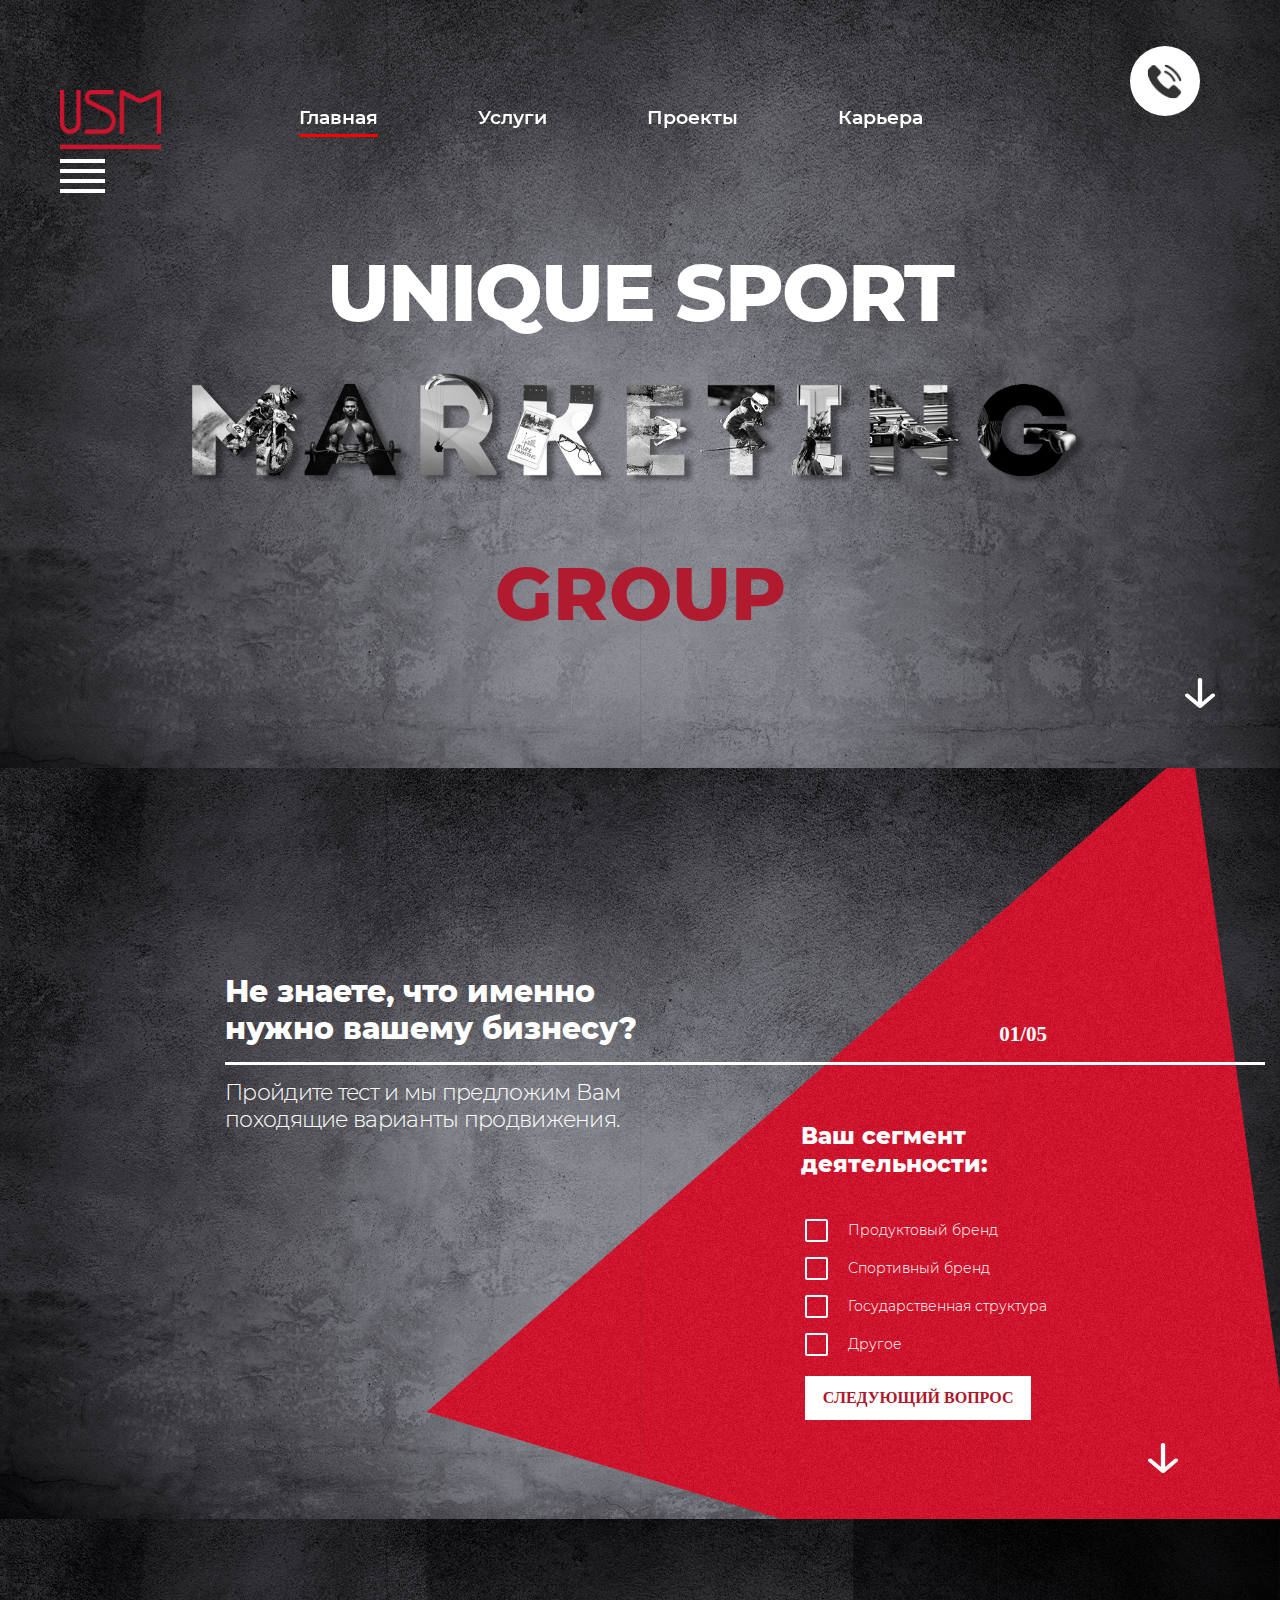
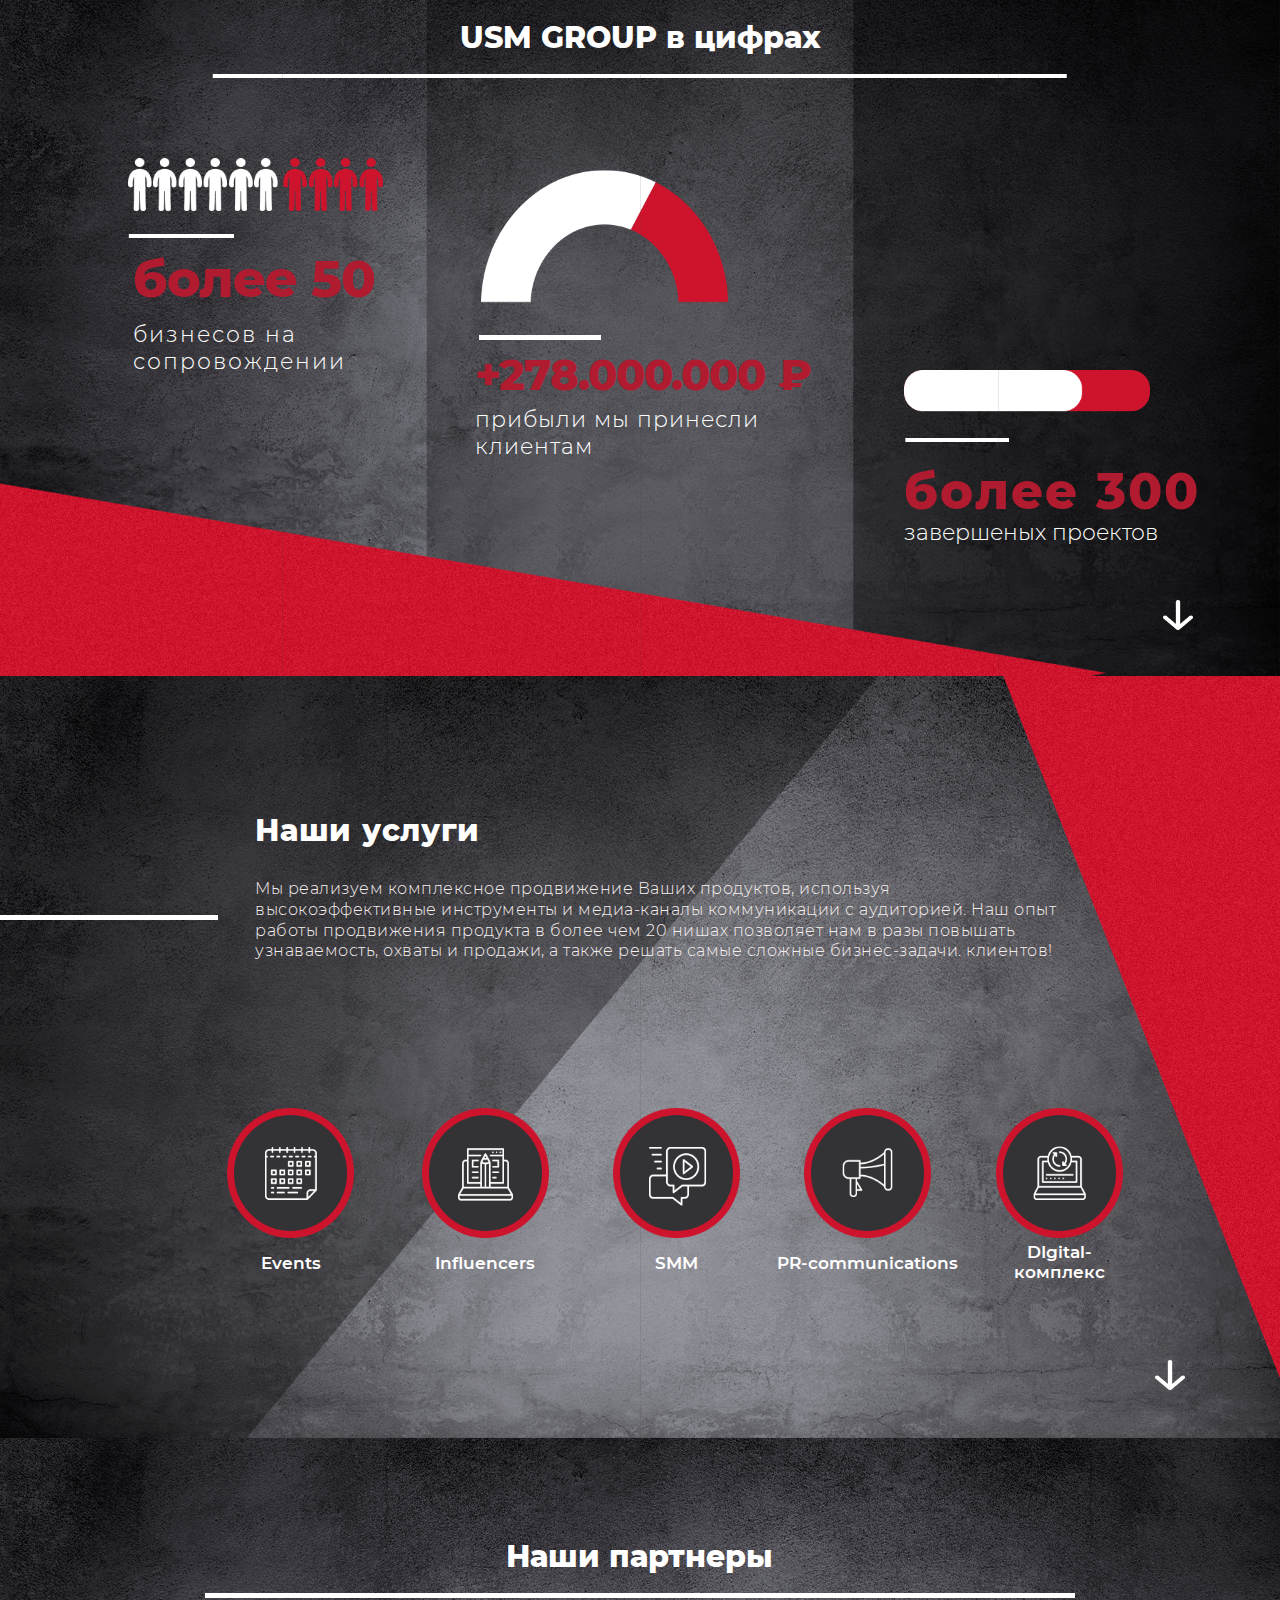
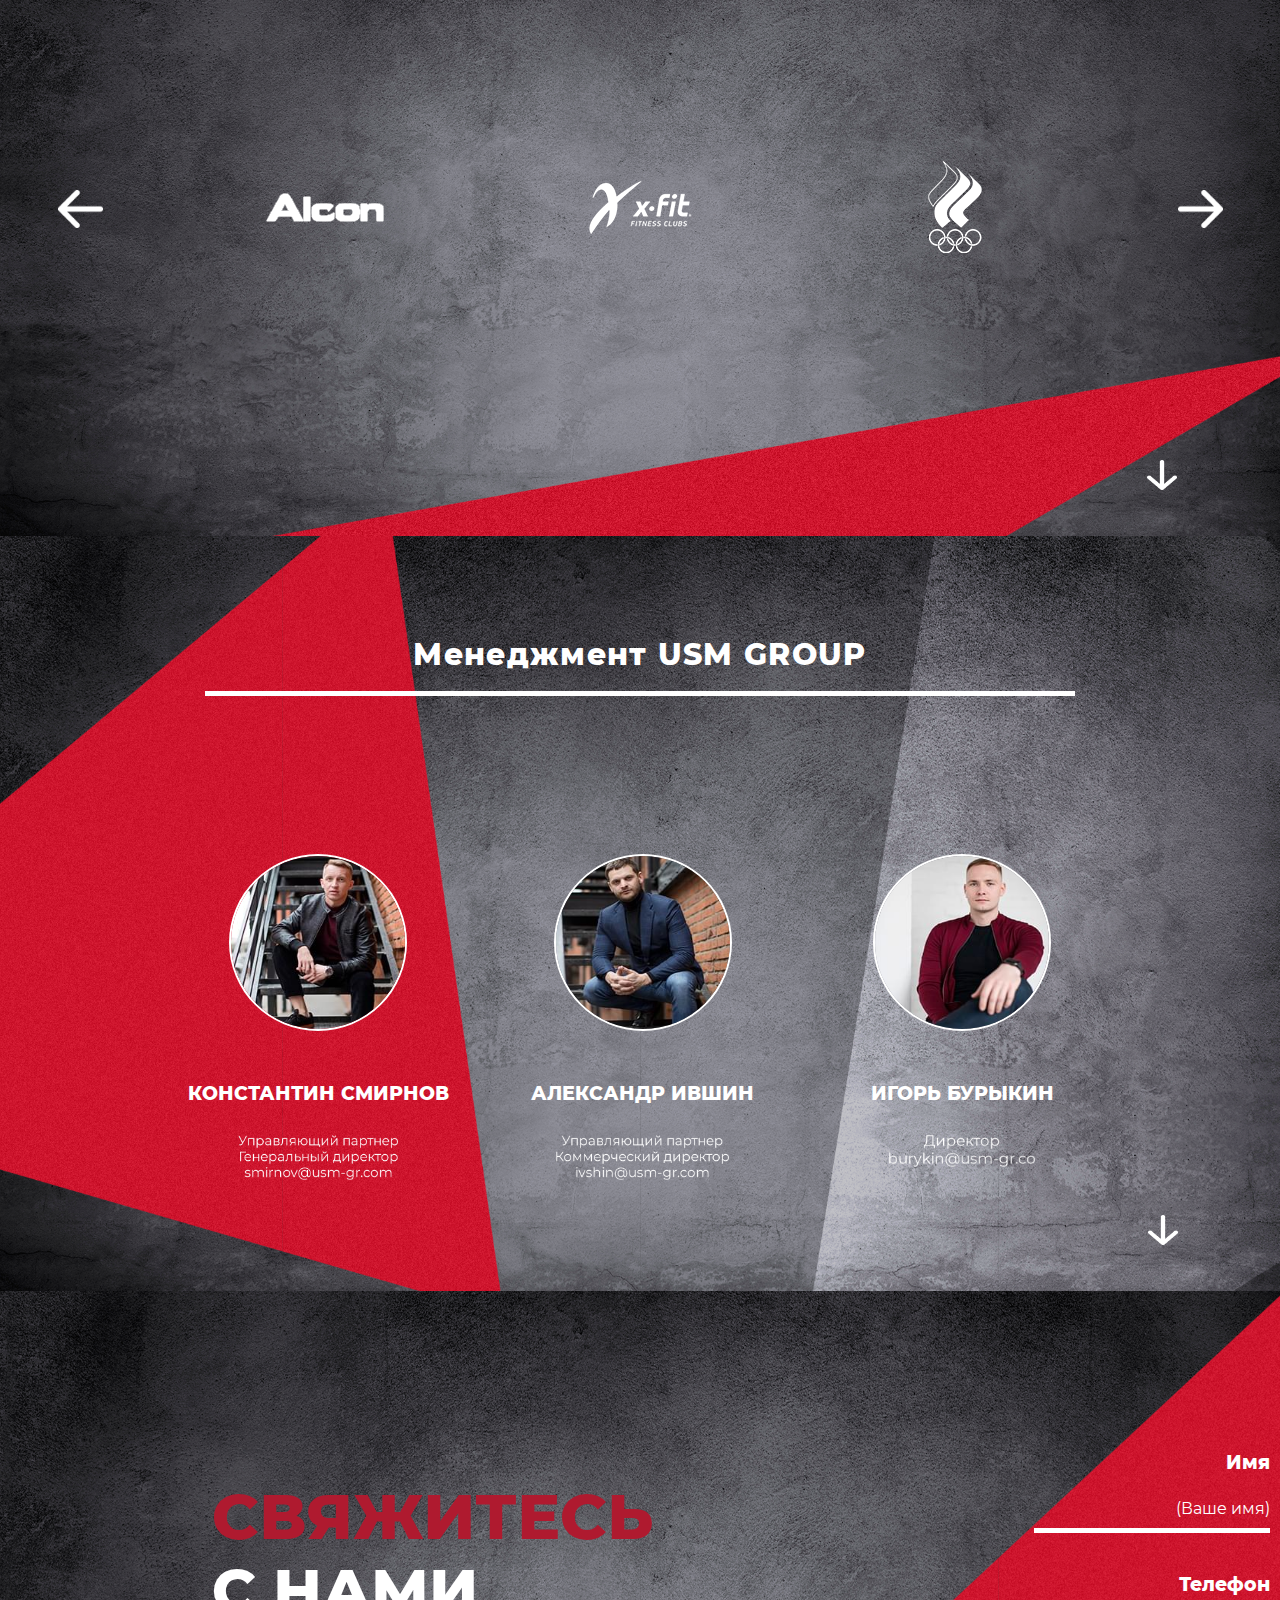
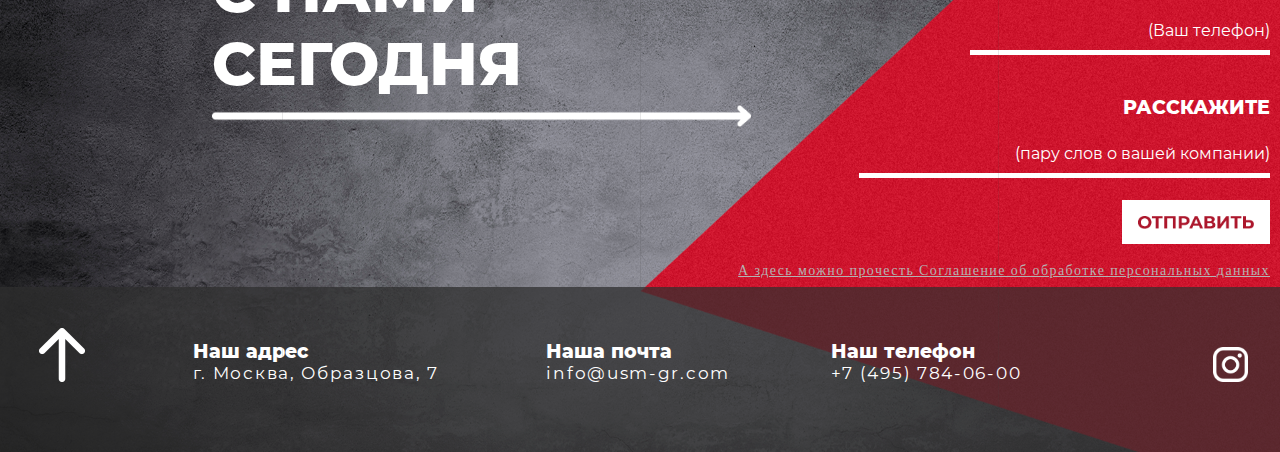
==== commit 8922a411: "Add files via upload" ====
--- a/index.html
+++ b/index.html
@@ -147,162 +147,160 @@
 </section>
       <section class=" s2 padding_none" id="s2-0">
 
-	<div class="page__line page__line--pos1"></div>
-	<div class="page__line page__line--pos2"></div>
-	<div class="page__line page__line--pos3"></div>
-	<div class="container container_triangle ">
-		<div class="column">
-			<div class="top">
-				<div class="s2-0__t1 s2-0__t1--mrtop">
-					<div class="row_dekst">
-						<div class="width">
-							Не знаете, что именно нужно вашему бизнесу?
-						</div>
-						<div class="usm-quiz__count">01/05</div>
-					</div>
-					<div class="quiz__progresbar"></div>
-				</div>
-				<div class="s2-0__t2 margin_top_s2-0 width style_text">Пройдите тест и мы предложим Вам
-					походящие
-					варианты
-					продвижения.</div>
-			</div>
-			<div class="col-md-5 offset-md-1 col-lg-5 offset-lg-1 position_rigth">
-				<div class="usm-quiz">
-					<div class="usm-quiz__sl usm-quiz-sl active" data-id="1">
-						<div class="usm-quiz__h2">Ваш сегмент деятельности:</div>
-						<div class="usm-quiz__qv">
-							<div class="usm-quiz__label" data-radio="true" data-id="1_1" data-parent="1">
-								<div class="usm-quiz__checbox"><i class="fas fa-check"></i></div>
-
-								<div class="usm-quiz__text text_font2">Продуктовый бренд</div>
-							</div>
-							<div class="usm-quiz__label" data-radio="true" data-id="1_2" data-parent="1">
-								<div class="usm-quiz__checbox"><i class="fas fa-check"></i></div>
-								<div class="usm-quiz__text text_font2">Спортивный бренд</div>
-							</div>
-							<div class="usm-quiz__label" data-radio="true" data-id="1_3" data-parent="1">
-								<div class="usm-quiz__checbox"><i class="fas fa-check"></i></div>
-								<div class="usm-quiz__text text_font2">Государственная структура</div>
-							</div>
-							<div class="usm-quiz__label" data-radio="true" data-id="1_4" data-parent="1">
-								<div class="usm-quiz__checbox"><i class="fas fa-check"></i></div>
-								<div class="usm-quiz__text text_font2">Другое</div>
-							</div>
-						</div>
-
-					</div>
-					<div class="usm-quiz__sl usm-quiz-sl" data-id="2">
-						<div class="usm-quiz__h2">Цель обращения:</div>
-						<div class="usm-quiz__qv">
-							<div class="usm-quiz__label" data-radio="true" data-id="2_1" data-parent="2">
-								<div class="usm-quiz__checbox"><i class="fas fa-check"></i></div>
-								<div class="usm-quiz__text">Повышение продаж</div>
-							</div>
-							<div class="usm-quiz__label" data-radio="true" data-id="2_2" data-parent="2">
-								<div class="usm-quiz__checbox"><i class="fas fa-check"></i></div>
-								<div class="usm-quiz__text">Повышение узнаваемости</div>
-							</div>
-							<div class="usm-quiz__label" data-radio="true" data-id="2_3" data-parent="2">
-								<div class="usm-quiz__checbox"><i class="fas fa-check"></i></div>
-								<div class="usm-quiz__text">Повышение лояльности аудитории</div>
-							</div>
-							<div class="usm-quiz__label" data-radio="true" data-id="2_4" data-parent="2">
-								<div class="usm-quiz__checbox"><i class="fas fa-check"></i></div>
-								<div class="usm-quiz__text">Запуск нового продукта</div>
-							</div>
-						</div>
-
-					</div>
-					<div class="usm-quiz__sl usm-quiz-sl" data-id="3">
-						<div class="usm-quiz__h2">Предполагаемый бюджет:</div>
-						<div class="usm-quiz__qv">
-							<div class="usm-quiz__label" data-radio="true" data-id="3_1" data-parent="3">
-								<div class="usm-quiz__checbox"><i class="fas fa-check"></i></div>
-								<div class="usm-quiz__text">До 1 млн. рублей</div>
-							</div>
-							<div class="usm-quiz__label" data-radio="true" data-id="3_2" data-parent="3">
-								<div class="usm-quiz__checbox"><i class="fas fa-check"></i></div>
-								<div class="usm-quiz__text">До 5 млн. рублей</div>
-							</div>
-							<div class="usm-quiz__label" data-radio="true" data-id="3_3" data-parent="3">
-								<div class="usm-quiz__checbox"><i class="fas fa-check"></i></div>
-								<div class="usm-quiz__text">До 10 млн. рублей</div>
-							</div>
-							<div class="usm-quiz__label" data-radio="true" data-id="3_4" data-parent="3">
-								<div class="usm-quiz__checbox"><i class="fas fa-check"></i></div>
-								<div class="usm-quiz__text">Свыше 10 млн. рублей</div>
-							</div>
-						</div>
-
-					</div>
-					<div class="usm-quiz__sl usm-quiz-sl" data-id="4">
-						<div class="usm-quiz__h2">Регион(ы) присутствия Бренда:</div>
-						<div class="usm-quiz__qv ">
-							<div class="input__label usm-quiz__label">
-								<textarea name="" id="" class="usm-quiz__textarea"
-									placeholder="(сободный ответ)"></textarea>
-							</div>
-						</div>
-
-					</div>
-					<div class="usm-quiz__sl usm-quiz-sl" data-id="5">
-						<div class="usm-quiz__h2">Предполагаемая дата запуска проекта:</div>
-						<div class="usm-quiz__qv">
-							<div class="input__label">
-								<input type="date" class="gg">
-							</div>
-						</div>
-
-					</div>
-					<div class="usm-quiz__sl usm-quiz-sl" data-id="6">
-						<div class="usm-quiz__h3">Оставьте ваши контакты и мы свяжемся с вами</div>
-						<form class="usm-quiz__qv">
-							<div class="usm-quiz__hidden-input">
-								<div class="hidden-input__data1"></div>
-								<div class="hidden-input__data2"></div>
-								<div class="hidden-input__data3"></div>
-								<div class="hidden-input__data4"></div>
-								<div class="hidden-input__data5"></div>
-							</div>
-							<div class="input__label">
-								<input type="text" name="name" placeholder="Ваше имя" required="">
-							</div>
-							<div class="input__label">
-								<input type="tel" name="phone" placeholder="Ваш телефон" required="">
-							</div>
-							<button type="submit" class="page__btn s1__btn">
-								Отправить
-							</button>
-						</form>
-
-					</div>
-					<div class="quiz__brtGroup">
-						<button type="button" class="page__btn s1__btn modal--btn usm-quiz__btn usm-quiz__prev "
-							data-id="0" data-active="0">
-							Предыдущий вопрос
-						</button>
-						<button type="button"
-							class="page__btn s1__btn modal--btn usm-quiz__btn usm-quiz__next margin_none " data-id="2"
-							disabled data-progres="0">
-							Следующий вопрос
-						</button>
-					</div>
-				</div>
-			</div>
-			<div class="s1__block2 bootom_top">
-				<div class="s1__block2__btn tops"><a href="#s2"><img src="img/Стрелка.png" class="navigation_arrow"
-							alt="#"></a>
-				</div>
-				<div class="group__img" style="display: none;">
-					<div class="group__img__item"><img src="img/index/s1/img1.png" alt=""></div>
-					<div class="group__img__item"><img src="img/index/s1/img2.png" alt=""></div>
-					<div class="group__img__item"><img src="img/index/s1/img3.png" alt=""></div>
-					<div class="group__img__item"><img src="img/index/s1/img4.png" alt=""></div>
-				</div>
-			</div>
-		</div>
-	</div>
+  <div class="page__line page__line--pos1"></div>
+  <div class="page__line page__line--pos2"></div>
+  <div class="page__line page__line--pos3"></div>
+  <div class="container container_triangle ">
+    <div class="column">
+      <div class="top">
+        <div class="s2-0__t1 s2-0__t1--mrtop">
+          <div class="row_dekst">
+            <div class="width">
+              Не знаете, что именно нужно вашему бизнесу?
+            </div>
+            <div class="usm-quiz__count">01/05</div>
+          </div>
+          <div class="quiz__progresbar"></div>
+        </div>
+        <div class="s2-0__t2 margin_top_s2-0 width style_text">Пройдите тест и мы предложим Вам
+          походящие
+          варианты
+          продвижения.</div>
+      </div>
+      <div class="col-md-5 offset-md-1 col-lg-5 offset-lg-1 position_rigth">
+        <div class="usm-quiz">
+          <div class="usm-quiz__sl usm-quiz-sl active" data-id="1">
+            <div class="usm-quiz__h2">Ваш сегмент деятельности:</div>
+            <div class="usm-quiz__qv">
+              <div class="usm-quiz__label" data-radio="true" data-id="1_1" data-parent="1">
+                <div class="usm-quiz__checbox"><i class="fas fa-check"></i></div>
+
+                <div class="usm-quiz__text text_font2">Продуктовый бренд</div>
+              </div>
+              <div class="usm-quiz__label" data-radio="true" data-id="1_2" data-parent="1">
+                <div class="usm-quiz__checbox"><i class="fas fa-check"></i></div>
+                <div class="usm-quiz__text text_font2">Спортивный бренд</div>
+              </div>
+              <div class="usm-quiz__label" data-radio="true" data-id="1_3" data-parent="1">
+                <div class="usm-quiz__checbox"><i class="fas fa-check"></i></div>
+                <div class="usm-quiz__text text_font2">Государственная структура</div>
+              </div>
+              <div class="usm-quiz__label" data-radio="true" data-id="1_4" data-parent="1">
+                <div class="usm-quiz__checbox"><i class="fas fa-check"></i></div>
+                <div class="usm-quiz__text text_font2">Другое</div>
+              </div>
+            </div>
+
+          </div>
+          <div class="usm-quiz__sl usm-quiz-sl" data-id="2">
+            <div class="usm-quiz__h2">Цель обращения:</div>
+            <div class="usm-quiz__qv">
+              <div class="usm-quiz__label" data-radio="true" data-id="2_1" data-parent="2">
+                <div class="usm-quiz__checbox"><i class="fas fa-check"></i></div>
+                <div class="usm-quiz__text">Повышение продаж</div>
+              </div>
+              <div class="usm-quiz__label" data-radio="true" data-id="2_2" data-parent="2">
+                <div class="usm-quiz__checbox"><i class="fas fa-check"></i></div>
+                <div class="usm-quiz__text">Повышение узнаваемости</div>
+              </div>
+              <div class="usm-quiz__label" data-radio="true" data-id="2_3" data-parent="2">
+                <div class="usm-quiz__checbox"><i class="fas fa-check"></i></div>
+                <div class="usm-quiz__text">Повышение лояльности аудитории</div>
+              </div>
+              <div class="usm-quiz__label" data-radio="true" data-id="2_4" data-parent="2">
+                <div class="usm-quiz__checbox"><i class="fas fa-check"></i></div>
+                <div class="usm-quiz__text">Запуск нового продукта</div>
+              </div>
+            </div>
+
+          </div>
+          <div class="usm-quiz__sl usm-quiz-sl" data-id="3">
+            <div class="usm-quiz__h2">Предполагаемый бюджет:</div>
+            <div class="usm-quiz__qv">
+              <div class="usm-quiz__label" data-radio="true" data-id="3_1" data-parent="3">
+                <div class="usm-quiz__checbox"><i class="fas fa-check"></i></div>
+                <div class="usm-quiz__text">До 1 млн. рублей</div>
+              </div>
+              <div class="usm-quiz__label" data-radio="true" data-id="3_2" data-parent="3">
+                <div class="usm-quiz__checbox"><i class="fas fa-check"></i></div>
+                <div class="usm-quiz__text">До 5 млн. рублей</div>
+              </div>
+              <div class="usm-quiz__label" data-radio="true" data-id="3_3" data-parent="3">
+                <div class="usm-quiz__checbox"><i class="fas fa-check"></i></div>
+                <div class="usm-quiz__text">До 10 млн. рублей</div>
+              </div>
+              <div class="usm-quiz__label" data-radio="true" data-id="3_4" data-parent="3">
+                <div class="usm-quiz__checbox"><i class="fas fa-check"></i></div>
+                <div class="usm-quiz__text">Свыше 10 млн. рублей</div>
+              </div>
+            </div>
+
+          </div>
+          <div class="usm-quiz__sl usm-quiz-sl" data-id="4">
+            <div class="usm-quiz__h2">Регион(ы) присутствия Бренда:</div>
+            <div class="usm-quiz__qv ">
+              <div class="input__label usm-quiz__label">
+                <textarea name="" id="" class="usm-quiz__textarea" placeholder="(сободный ответ)"></textarea>
+              </div>
+            </div>
+
+          </div>
+          <div class="usm-quiz__sl usm-quiz-sl" data-id="5">
+            <div class="usm-quiz__h2">Предполагаемая дата запуска проекта:</div>
+            <div class="usm-quiz__qv">
+              <div class="input__label">
+                <input type="date" class="gg">
+              </div>
+            </div>
+
+          </div>
+          <div class="usm-quiz__sl usm-quiz-sl" data-id="6">
+            <div class="usm-quiz__h3">Оставьте ваши контакты и мы свяжемся с вами</div>
+            <form class="usm-quiz__qv">
+              <div class="usm-quiz__hidden-input">
+                <div class="hidden-input__data1"></div>
+                <div class="hidden-input__data2"></div>
+                <div class="hidden-input__data3"></div>
+                <div class="hidden-input__data4"></div>
+                <div class="hidden-input__data5"></div>
+              </div>
+              <div class="input__label">
+                <input type="text" name="name" placeholder="Ваше имя" required="">
+              </div>
+              <div class="input__label">
+                <input type="tel" name="phone" placeholder="Ваш телефон" required="">
+              </div>
+
+              <button type="submit" class="page__btn s1__btn s1__btn_contact">
+                <img src="img/ОТПРАВИТЬ@1.5x.png" alt="#" class="reset_btn_contact">
+              </button>
+            </form>
+
+          </div>
+          <div class="quiz__brtGroup">
+            <button type="button" class="page__btn s1__btn modal--btn usm-quiz__btn usm-quiz__prev " data-id="0"
+              data-active="0">
+              Предыдущий вопрос
+            </button>
+            <button type="button" class="page__btn s1__btn modal--btn usm-quiz__btn usm-quiz__next margin_none "
+              data-id="2" disabled data-progres="0">
+              Следующий вопрос
+            </button>
+          </div>
+        </div>
+      </div>
+      <div class="s1__block2 bootom_top">
+        <div class="s1__block2__btn tops"><a href="#s2"><img src="img/Стрелка.png" class="navigation_arrow" alt="#"></a>
+        </div>
+        <div class="group__img" style="display: none;">
+          <div class="group__img__item"><img src="img/index/s1/img1.png" alt=""></div>
+          <div class="group__img__item"><img src="img/index/s1/img2.png" alt=""></div>
+          <div class="group__img__item"><img src="img/index/s1/img3.png" alt=""></div>
+          <div class="group__img__item"><img src="img/index/s1/img4.png" alt=""></div>
+        </div>
+      </div>
+    </div>
+  </div>
 </section>
 
 
@@ -610,7 +608,7 @@
 
             </div>
           </div>
-          <div class="policy">А <a href="">здесь</a> можно прочесть Соглашение об
+          <div class="policy">А здесь можно прочесть Соглашение об
             обработке
             персональных данных
           </div>
--- a/css/style.min.css
+++ b/css/style.min.css
@@ -6,4 +6,4 @@
  *//*! normalize.css v5.0.0 | MIT License | github.com/necolas/normalize.css */html{font-family:sans-serif;line-height:1.15;-ms-text-size-adjust:100%;-webkit-text-size-adjust:100%}body{margin:0}article,aside,footer,header,nav,section{display:block}h1{font-size:2em;margin:.67em 0}figcaption,figure,main{display:block}figure{margin:1em 40px}hr{-webkit-box-sizing:content-box;box-sizing:content-box;height:0;overflow:visible}pre{font-family:monospace,monospace;font-size:1em}a{background-color:transparent;-webkit-text-decoration-skip:objects}a:active,a:hover{outline-width:0}abbr[title]{border-bottom:none;text-decoration:underline;-webkit-text-decoration:underline dotted;text-decoration:underline dotted}b,strong{font-weight:inherit}b,strong{font-weight:bolder}code,kbd,samp{font-family:monospace,monospace;font-size:1em}dfn{font-style:italic}mark{background-color:#ff0;color:#000}small{font-size:80%}sub,sup{font-size:75%;line-height:0;position:relative;vertical-align:baseline}sub{bottom:-.25em}sup{top:-.5em}audio,video{display:inline-block}audio:not([controls]){display:none;height:0}img{border-style:none}svg:not(:root){overflow:hidden}button,input,optgroup,select,textarea{font-family:sans-serif;font-size:100%;line-height:1.15;margin:0}button,input{overflow:visible}button,select{text-transform:none}[type=reset],[type=submit],button,html [type=button]{-webkit-appearance:button}[type=button]::-moz-focus-inner,[type=reset]::-moz-focus-inner,[type=submit]::-moz-focus-inner,button::-moz-focus-inner{border-style:none;padding:0}[type=button]:-moz-focusring,[type=reset]:-moz-focusring,[type=submit]:-moz-focusring,button:-moz-focusring{outline:1px dotted ButtonText}fieldset{border:1px solid silver;margin:0 2px;padding:.35em .625em .75em}legend{-webkit-box-sizing:border-box;box-sizing:border-box;color:inherit;display:table;max-width:100%;padding:0;white-space:normal}progress{display:inline-block;vertical-align:baseline}textarea{overflow:auto}[type=checkbox],[type=radio]{-webkit-box-sizing:border-box;box-sizing:border-box;padding:0}[type=number]::-webkit-inner-spin-button,[type=number]::-webkit-outer-spin-button{height:auto}[type=search]{-webkit-appearance:textfield;outline-offset:-2px}[type=search]::-webkit-search-cancel-button,[type=search]::-webkit-search-decoration{-webkit-appearance:none}::-webkit-file-upload-button{-webkit-appearance:button;font:inherit}details,menu{display:block}summary{display:list-item}canvas{display:inline-block}template{display:none}[hidden]{display:none}html{-webkit-box-sizing:border-box;box-sizing:border-box}*,::after,::before{-webkit-box-sizing:inherit;box-sizing:inherit}@-ms-viewport{width:device-width}html{-ms-overflow-style:scrollbar;-webkit-tap-highlight-color:transparent}body{font-family:-apple-system,system-ui,BlinkMacSystemFont,"Segoe UI",Roboto,"Helvetica Neue",Arial,sans-serif;font-size:1rem;font-weight:400;line-height:1.5;color:#292b2c;background-color:#fff}[tabindex="-1"]:focus{outline:0!important}h1,h2,h3,h4,h5,h6{margin-top:0;margin-bottom:.5rem}p{margin-top:0;margin-bottom:1rem}abbr[data-original-title],abbr[title]{cursor:help}address{margin-bottom:1rem;font-style:normal;line-height:inherit}dl,ol,ul{margin-top:0;margin-bottom:1rem}ol ol,ol ul,ul ol,ul ul{margin-bottom:0}dt{font-weight:700}dd{margin-bottom:.5rem;margin-left:0}blockquote{margin:0 0 1rem}a{color:#0275d8;text-decoration:none}a:focus,a:hover{color:#014c8c;text-decoration:underline}a:not([href]):not([tabindex]){color:inherit;text-decoration:none}a:not([href]):not([tabindex]):focus,a:not([href]):not([tabindex]):hover{color:inherit;text-decoration:none}a:not([href]):not([tabindex]):focus{outline:0}pre{margin-top:0;margin-bottom:1rem;overflow:auto}figure{margin:0 0 1rem}img{vertical-align:middle}[role=button]{cursor:pointer}[role=button],a,area,button,input,label,select,summary,textarea{-ms-touch-action:manipulation;touch-action:manipulation}table{border-collapse:collapse;background-color:transparent}caption{padding-top:.75rem;padding-bottom:.75rem;color:#636c72;text-align:left;caption-side:bottom}th{text-align:left}label{display:inline-block;margin-bottom:.5rem}button:focus{outline:1px dotted;outline:5px auto -webkit-focus-ring-color}button,input,select,textarea{line-height:inherit}input[type=checkbox]:disabled,input[type=radio]:disabled{cursor:not-allowed}input[type=date],input[type=datetime-local],input[type=month],input[type=time]{-webkit-appearance:listbox}textarea{resize:vertical}fieldset{min-width:0;padding:0;margin:0;border:0}legend{display:block;width:100%;padding:0;margin-bottom:.5rem;font-size:1.5rem;line-height:inherit}input[type=search]{-webkit-appearance:none}output{display:inline-block}[hidden]{display:none!important}.h1,.h2,.h3,.h4,.h5,.h6,h1,h2,h3,h4,h5,h6{margin-bottom:.5rem;font-family:inherit;font-weight:500;line-height:1.1;color:inherit}.h1,h1{font-size:2.5rem}.h2,h2{font-size:2rem}.h3,h3{font-size:1.75rem}.h4,h4{font-size:1.5rem}.h5,h5{font-size:1.25rem}.h6,h6{font-size:1rem}.lead{font-size:1.25rem;font-weight:300}.display-1{font-size:6rem;font-weight:300;line-height:1.1}.display-2{font-size:5.5rem;font-weight:300;line-height:1.1}.display-3{font-size:4.5rem;font-weight:300;line-height:1.1}.display-4{font-size:3.5rem;font-weight:300;line-height:1.1}hr{margin-top:1rem;margin-bottom:1rem;border:0;border-top:1px solid rgba(0,0,0,.1)}.small,small{font-size:80%;font-weight:400}.mark,mark{padding:.2em;background-color:#fcf8e3}.list-unstyled{padding-left:0;list-style:none}.list-inline{padding-left:0;list-style:none}.list-inline-item{display:inline-block}.list-inline-item:not(:last-child){margin-right:5px}.initialism{font-size:90%;text-transform:uppercase}.blockquote{padding:.5rem 1rem;margin-bottom:1rem;font-size:1.25rem;border-left:.25rem solid #eceeef}.blockquote-footer{display:block;font-size:80%;color:#636c72}.blockquote-footer::before{content:"— "}.blockquote-reverse{padding-right:1rem;padding-left:0;text-align:right;border-right:.25rem solid #eceeef;border-left:0}.blockquote-reverse .blockquote-footer::before{content:""}.blockquote-reverse .blockquote-footer::after{content:" —"}.img-fluid{max-width:100%;height:auto}.img-thumbnail{padding:.25rem;background-color:#fff;border:1px solid #ddd;border-radius:.25rem;-webkit-transition:all .2s ease-in-out;-o-transition:all .2s ease-in-out;transition:all .2s ease-in-out;max-width:100%;height:auto}.figure{display:inline-block}.figure-img{margin-bottom:.5rem;line-height:1}.figure-caption{font-size:90%;color:#636c72}code,kbd,pre,samp{font-family:Menlo,Monaco,Consolas,"Liberation Mono","Courier New",monospace}code{padding:.2rem .4rem;font-size:90%;color:#bd4147;background-color:#f7f7f9;border-radius:.25rem}a>code{padding:0;color:inherit;background-color:inherit}kbd{padding:.2rem .4rem;font-size:90%;color:#fff;background-color:#292b2c;border-radius:.2rem}kbd kbd{padding:0;font-size:100%;font-weight:700}pre{display:block;margin-top:0;margin-bottom:1rem;font-size:90%;color:#292b2c}pre code{padding:0;font-size:inherit;color:inherit;background-color:transparent;border-radius:0}.pre-scrollable{max-height:340px;overflow-y:scroll}.container{position:relative;margin-left:auto;margin-right:auto;padding-right:15px;padding-left:15px}.container-fluid{position:relative;margin-left:auto;margin-right:auto;padding-right:15px;padding-left:15px}.row{display:-webkit-box;display:-ms-flexbox;display:flex;-ms-flex-wrap:wrap;flex-wrap:wrap;margin-right:-15px;margin-left:-15px}.no-gutters{margin-right:0;margin-left:0}.no-gutters>.col,.no-gutters>[class*=col-]{padding-right:0;padding-left:0}.col,.col-1,.col-10,.col-11,.col-12,.col-2,.col-3,.col-4,.col-5,.col-6,.col-7,.col-8,.col-9,.col-lg,.col-lg-1,.col-lg-10,.col-lg-11,.col-lg-12,.col-lg-2,.col-lg-3,.col-lg-4,.col-lg-5,.col-lg-6,.col-lg-7,.col-lg-8,.col-lg-9,.col-md,.col-md-1,.col-md-10,.col-md-11,.col-md-12,.col-md-2,.col-md-3,.col-md-4,.col-md-5,.col-md-6,.col-md-7,.col-md-8,.col-md-9,.col-sm,.col-sm-1,.col-sm-10,.col-sm-11,.col-sm-12,.col-sm-2,.col-sm-3,.col-sm-4,.col-sm-5,.col-sm-6,.col-sm-7,.col-sm-8,.col-sm-9,.col-xl,.col-xl-1,.col-xl-10,.col-xl-11,.col-xl-12,.col-xl-2,.col-xl-3,.col-xl-4,.col-xl-5,.col-xl-6,.col-xl-7,.col-xl-8,.col-xl-9{position:relative;width:100%;min-height:1px;padding-right:15px;padding-left:15px}.col{-ms-flex-preferred-size:0;flex-basis:0;-webkit-box-flex:1;-ms-flex-positive:1;flex-grow:1;max-width:100%}.col-auto{-webkit-box-flex:0;-ms-flex:0 0 auto;flex:0 0 auto;width:auto}.col-1{-webkit-box-flex:0;-ms-flex:0 0 8.333333%;flex:0 0 8.333333%;max-width:8.333333%}.col-2{-webkit-box-flex:0;-ms-flex:0 0 16.666667%;flex:0 0 16.666667%;max-width:16.666667%}.col-3{-webkit-box-flex:0;-ms-flex:0 0 25%;flex:0 0 25%;max-width:25%}.col-4{-webkit-box-flex:0;-ms-flex:0 0 33.333333%;flex:0 0 33.333333%;max-width:33.333333%}.col-5{-webkit-box-flex:0;-ms-flex:0 0 41.666667%;flex:0 0 41.666667%;max-width:41.666667%}.col-6{-webkit-box-flex:0;-ms-flex:0 0 50%;flex:0 0 50%;max-width:50%}.col-7{-webkit-box-flex:0;-ms-flex:0 0 58.333333%;flex:0 0 58.333333%;max-width:58.333333%}.col-8{-webkit-box-flex:0;-ms-flex:0 0 66.666667%;flex:0 0 66.666667%;max-width:66.666667%}.col-9{-webkit-box-flex:0;-ms-flex:0 0 75%;flex:0 0 75%;max-width:75%}.col-10{-webkit-box-flex:0;-ms-flex:0 0 83.333333%;flex:0 0 83.333333%;max-width:83.333333%}.col-11{-webkit-box-flex:0;-ms-flex:0 0 91.666667%;flex:0 0 91.666667%;max-width:91.666667%}.col-12{-webkit-box-flex:0;-ms-flex:0 0 100%;flex:0 0 100%;max-width:100%}.pull-0{right:auto}.pull-1{right:8.333333%}.pull-2{right:16.666667%}.pull-3{right:25%}.pull-4{right:33.333333%}.pull-5{right:41.666667%}.pull-6{right:50%}.pull-7{right:58.333333%}.pull-8{right:66.666667%}.pull-9{right:75%}.pull-10{right:83.333333%}.pull-11{right:91.666667%}.pull-12{right:100%}.push-0{left:auto}.push-1{left:8.333333%}.push-2{left:16.666667%}.push-3{left:25%}.push-4{left:33.333333%}.push-5{left:41.666667%}.push-6{left:50%}.push-7{left:58.333333%}.push-8{left:66.666667%}.push-9{left:75%}.push-10{left:83.333333%}.push-11{left:91.666667%}.push-12{left:100%}.offset-1{margin-left:8.333333%}.offset-2{margin-left:16.666667%}.offset-3{margin-left:25%}.offset-4{margin-left:33.333333%}.offset-5{margin-left:41.666667%}.offset-6{margin-left:50%}.offset-7{margin-left:58.333333%}.offset-8{margin-left:66.666667%}.offset-9{margin-left:75%}.offset-10{margin-left:83.333333%}.offset-11{margin-left:91.666667%}.table{width:100%;max-width:100%;margin-bottom:1rem}.table td,.table th{padding:.75rem;vertical-align:top;border-top:1px solid #eceeef}.table thead th{vertical-align:bottom;border-bottom:2px solid #eceeef}.table tbody+tbody{border-top:2px solid #eceeef}.table .table{background-color:#fff}.table-sm td,.table-sm th{padding:.3rem}.table-bordered{border:1px solid #eceeef}.table-bordered td,.table-bordered th{border:1px solid #eceeef}.table-bordered thead td,.table-bordered thead th{border-bottom-width:2px}.table-striped tbody tr:nth-of-type(odd){background-color:rgba(0,0,0,.05)}.table-hover tbody tr:hover{background-color:rgba(0,0,0,.075)}.table-active,.table-active>td,.table-active>th{background-color:rgba(0,0,0,.075)}.table-hover .table-active:hover{background-color:rgba(0,0,0,.075)}.table-hover .table-active:hover>td,.table-hover .table-active:hover>th{background-color:rgba(0,0,0,.075)}.table-success,.table-success>td,.table-success>th{background-color:#dff0d8}.table-hover .table-success:hover{background-color:#d0e9c6}.table-hover .table-success:hover>td,.table-hover .table-success:hover>th{background-color:#d0e9c6}.table-info,.table-info>td,.table-info>th{background-color:#d9edf7}.table-hover .table-info:hover{background-color:#c4e3f3}.table-hover .table-info:hover>td,.table-hover .table-info:hover>th{background-color:#c4e3f3}.table-warning,.table-warning>td,.table-warning>th{background-color:#fcf8e3}.table-hover .table-warning:hover{background-color:#faf2cc}.table-hover .table-warning:hover>td,.table-hover .table-warning:hover>th{background-color:#faf2cc}.table-danger,.table-danger>td,.table-danger>th{background-color:#f2dede}.table-hover .table-danger:hover{background-color:#ebcccc}.table-hover .table-danger:hover>td,.table-hover .table-danger:hover>th{background-color:#ebcccc}.thead-inverse th{color:#fff;background-color:#292b2c}.thead-default th{color:#464a4c;background-color:#eceeef}.table-inverse{color:#fff;background-color:#292b2c}.table-inverse td,.table-inverse th,.table-inverse thead th{border-color:#fff}.table-inverse.table-bordered{border:0}.table-responsive{display:block;width:100%;overflow-x:auto;-ms-overflow-style:-ms-autohiding-scrollbar}.table-responsive.table-bordered{border:0}.form-control{display:block;width:100%;padding:.5rem .75rem;font-size:1rem;line-height:1.25;color:#464a4c;background-color:#fff;background-image:none;-webkit-background-clip:padding-box;background-clip:padding-box;border:1px solid rgba(0,0,0,.15);border-radius:.25rem;-webkit-transition:border-color ease-in-out .15s,-webkit-box-shadow ease-in-out .15s;transition:border-color ease-in-out .15s,-webkit-box-shadow ease-in-out .15s;-o-transition:border-color ease-in-out .15s,box-shadow ease-in-out .15s;transition:border-color ease-in-out .15s,box-shadow ease-in-out .15s;transition:border-color ease-in-out .15s,box-shadow ease-in-out .15s,-webkit-box-shadow ease-in-out .15s}.form-control::-ms-expand{background-color:transparent;border:0}.form-control:focus{color:#464a4c;background-color:#fff;border-color:#5cb3fd;outline:0}.form-control::-webkit-input-placeholder{color:#636c72;opacity:1}.form-control::-moz-placeholder{color:#636c72;opacity:1}.form-control:-ms-input-placeholder{color:#636c72;opacity:1}.form-control::-ms-input-placeholder{color:#636c72;opacity:1}.form-control::placeholder{color:#636c72;opacity:1}.form-control:disabled,.form-control[readonly]{background-color:#eceeef;opacity:1}.form-control:disabled{cursor:not-allowed}select.form-control:not([size]):not([multiple]){height:calc(2.25rem + 2px)}select.form-control:focus::-ms-value{color:#464a4c;background-color:#fff}.form-control-file,.form-control-range{display:block}.col-form-label{padding-top:calc(.5rem - 1px * 2);padding-bottom:calc(.5rem - 1px * 2);margin-bottom:0}.col-form-label-lg{padding-top:calc(.75rem - 1px * 2);padding-bottom:calc(.75rem - 1px * 2);font-size:1.25rem}.col-form-label-sm{padding-top:calc(.25rem - 1px * 2);padding-bottom:calc(.25rem - 1px * 2);font-size:.875rem}.col-form-legend{padding-top:.5rem;padding-bottom:.5rem;margin-bottom:0;font-size:1rem}.form-control-static{padding-top:.5rem;padding-bottom:.5rem;margin-bottom:0;line-height:1.25;border:solid transparent;border-width:1px 0}.form-control-static.form-control-lg,.form-control-static.form-control-sm,.input-group-lg>.form-control-static.form-control,.input-group-lg>.form-control-static.input-group-addon,.input-group-lg>.input-group-btn>.form-control-static.btn,.input-group-sm>.form-control-static.form-control,.input-group-sm>.form-control-static.input-group-addon,.input-group-sm>.input-group-btn>.form-control-static.btn{padding-right:0;padding-left:0}.form-control-sm,.input-group-sm>.form-control,.input-group-sm>.input-group-addon,.input-group-sm>.input-group-btn>.btn{padding:.25rem .5rem;font-size:.875rem;border-radius:.2rem}.input-group-sm>.input-group-btn>select.btn:not([size]):not([multiple]),.input-group-sm>select.form-control:not([size]):not([multiple]),.input-group-sm>select.input-group-addon:not([size]):not([multiple]),select.form-control-sm:not([size]):not([multiple]){height:1.8125rem}.form-control-lg,.input-group-lg>.form-control,.input-group-lg>.input-group-addon,.input-group-lg>.input-group-btn>.btn{padding:.75rem 1.5rem;font-size:1.25rem;border-radius:.3rem}.input-group-lg>.input-group-btn>select.btn:not([size]):not([multiple]),.input-group-lg>select.form-control:not([size]):not([multiple]),.input-group-lg>select.input-group-addon:not([size]):not([multiple]),select.form-control-lg:not([size]):not([multiple]){height:3.166667rem}.form-group{margin-bottom:1rem}.form-text{display:block;margin-top:.25rem}.form-check{position:relative;display:block;margin-bottom:.5rem}.form-check.disabled .form-check-label{color:#636c72;cursor:not-allowed}.form-check-label{padding-left:1.25rem;margin-bottom:0;cursor:pointer}.form-check-input{position:absolute;margin-top:.25rem;margin-left:-1.25rem}.form-check-input:only-child{position:static}.form-check-inline{display:inline-block}.form-check-inline .form-check-label{vertical-align:middle}.form-check-inline+.form-check-inline{margin-left:.75rem}.form-control-feedback{margin-top:.25rem}.form-control-danger,.form-control-success,.form-control-warning{padding-right:2.25rem;background-repeat:no-repeat;background-position:center right .5625rem;background-size:1.125rem 1.125rem}.has-success .col-form-label,.has-success .custom-control,.has-success .form-check-label,.has-success .form-control-feedback,.has-success .form-control-label{color:#5cb85c}.has-success .form-control{border-color:#5cb85c}.has-success .input-group-addon{color:#5cb85c;border-color:#5cb85c;background-color:#eaf6ea}.has-success .form-control-success{background-image:url("data:image/svg+xml;charset=utf8,%3Csvg xmlns='//www.w3.org/2000/svg' viewBox='0 0 8 8'%3E%3Cpath fill='%235cb85c' d='M2.3 6.73L.6 4.53c-.4-1.04.46-1.4 1.1-.8l1.1 1.4 3.4-3.8c.6-.63 1.6-.27 1.2.7l-4 4.6c-.43.5-.8.4-1.1.1z'/%3E%3C/svg%3E")}.has-warning .col-form-label,.has-warning .custom-control,.has-warning .form-check-label,.has-warning .form-control-feedback,.has-warning .form-control-label{color:#f0ad4e}.has-warning .form-control{border-color:#f0ad4e}.has-warning .input-group-addon{color:#f0ad4e;border-color:#f0ad4e;background-color:#fff}.has-warning .form-control-warning{background-image:url("data:image/svg+xml;charset=utf8,%3Csvg xmlns='//www.w3.org/2000/svg' viewBox='0 0 8 8'%3E%3Cpath fill='%23f0ad4e' d='M4.4 5.324h-.8v-2.46h.8zm0 1.42h-.8V5.89h.8zM3.76.63L.04 7.075c-.115.2.016.425.26.426h7.397c.242 0 .372-.226.258-.426C6.726 4.924 5.47 2.79 4.253.63c-.113-.174-.39-.174-.494 0z'/%3E%3C/svg%3E")}.has-danger .col-form-label,.has-danger .custom-control,.has-danger .form-check-label,.has-danger .form-control-feedback,.has-danger .form-control-label{color:#d9534f}.has-danger .form-control{border-color:#d9534f}.has-danger .input-group-addon{color:#d9534f;border-color:#d9534f;background-color:#fdf7f7}.has-danger .form-control-danger{background-image:url("data:image/svg+xml;charset=utf8,%3Csvg xmlns='//www.w3.org/2000/svg' fill='%23d9534f' viewBox='-2 -2 7 7'%3E%3Cpath stroke='%23d9534f' d='M0 0l3 3m0-3L0 3'/%3E%3Ccircle r='.5'/%3E%3Ccircle cx='3' r='.5'/%3E%3Ccircle cy='3' r='.5'/%3E%3Ccircle cx='3' cy='3' r='.5'/%3E%3C/svg%3E")}.form-inline{display:-webkit-box;display:-ms-flexbox;display:flex;-ms-flex-flow:row wrap;-webkit-box-orient:horizontal;-webkit-box-direction:normal;flex-flow:row wrap;-webkit-box-align:center;-ms-flex-align:center;align-items:center}.form-inline .form-check{width:100%}.btn{display:inline-block;font-weight:400;line-height:1.25;text-align:center;white-space:nowrap;vertical-align:middle;-webkit-user-select:none;-moz-user-select:none;-ms-user-select:none;user-select:none;border:1px solid transparent;padding:.5rem 1rem;font-size:1rem;border-radius:.25rem;-webkit-transition:all .2s ease-in-out;-o-transition:all .2s ease-in-out;transition:all .2s ease-in-out}.btn:focus,.btn:hover{text-decoration:none}.btn.focus,.btn:focus{outline:0;-webkit-box-shadow:0 0 0 2px rgba(2,117,216,.25);box-shadow:0 0 0 2px rgba(2,117,216,.25)}.btn.disabled,.btn:disabled{cursor:not-allowed;opacity:.65}.btn.active,.btn:active{background-image:none}a.btn.disabled,fieldset[disabled] a.btn{pointer-events:none}.btn-primary{color:#fff;background-color:#0275d8;border-color:#0275d8}.btn-primary:hover{color:#fff;background-color:#025aa5;border-color:#01549b}.btn-primary.focus,.btn-primary:focus{-webkit-box-shadow:0 0 0 2px rgba(2,117,216,.5);box-shadow:0 0 0 2px rgba(2,117,216,.5)}.btn-primary.disabled,.btn-primary:disabled{background-color:#0275d8;border-color:#0275d8}.btn-primary.active,.btn-primary:active,.show>.btn-primary.dropdown-toggle{color:#fff;background-color:#025aa5;background-image:none;border-color:#01549b}.btn-secondary{color:#292b2c;background-color:#fff;border-color:#ccc}.btn-secondary:hover{color:#292b2c;background-color:#e6e6e6;border-color:#adadad}.btn-secondary.focus,.btn-secondary:focus{-webkit-box-shadow:0 0 0 2px rgba(204,204,204,.5);box-shadow:0 0 0 2px rgba(204,204,204,.5)}.btn-secondary.disabled,.btn-secondary:disabled{background-color:#fff;border-color:#ccc}.btn-secondary.active,.btn-secondary:active,.show>.btn-secondary.dropdown-toggle{color:#292b2c;background-color:#e6e6e6;background-image:none;border-color:#adadad}.btn-info{color:#fff;background-color:#5bc0de;border-color:#5bc0de}.btn-info:hover{color:#fff;background-color:#31b0d5;border-color:#2aabd2}.btn-info.focus,.btn-info:focus{-webkit-box-shadow:0 0 0 2px rgba(91,192,222,.5);box-shadow:0 0 0 2px rgba(91,192,222,.5)}.btn-info.disabled,.btn-info:disabled{background-color:#5bc0de;border-color:#5bc0de}.btn-info.active,.btn-info:active,.show>.btn-info.dropdown-toggle{color:#fff;background-color:#31b0d5;background-image:none;border-color:#2aabd2}.btn-success{color:#fff;background-color:#5cb85c;border-color:#5cb85c}.btn-success:hover{color:#fff;background-color:#449d44;border-color:#419641}.btn-success.focus,.btn-success:focus{-webkit-box-shadow:0 0 0 2px rgba(92,184,92,.5);box-shadow:0 0 0 2px rgba(92,184,92,.5)}.btn-success.disabled,.btn-success:disabled{background-color:#5cb85c;border-color:#5cb85c}.btn-success.active,.btn-success:active,.show>.btn-success.dropdown-toggle{color:#fff;background-color:#449d44;background-image:none;border-color:#419641}.btn-warning{color:#fff;background-color:#f0ad4e;border-color:#f0ad4e}.btn-warning:hover{color:#fff;background-color:#ec971f;border-color:#eb9316}.btn-warning.focus,.btn-warning:focus{-webkit-box-shadow:0 0 0 2px rgba(240,173,78,.5);box-shadow:0 0 0 2px rgba(240,173,78,.5)}.btn-warning.disabled,.btn-warning:disabled{background-color:#f0ad4e;border-color:#f0ad4e}.btn-warning.active,.btn-warning:active,.show>.btn-warning.dropdown-toggle{color:#fff;background-color:#ec971f;background-image:none;border-color:#eb9316}.btn-danger{color:#fff;background-color:#d9534f;border-color:#d9534f}.btn-danger:hover{color:#fff;background-color:#c9302c;border-color:#c12e2a}.btn-danger.focus,.btn-danger:focus{-webkit-box-shadow:0 0 0 2px rgba(217,83,79,.5);box-shadow:0 0 0 2px rgba(217,83,79,.5)}.btn-danger.disabled,.btn-danger:disabled{background-color:#d9534f;border-color:#d9534f}.btn-danger.active,.btn-danger:active,.show>.btn-danger.dropdown-toggle{color:#fff;background-color:#c9302c;background-image:none;border-color:#c12e2a}.btn-outline-primary{color:#0275d8;background-image:none;background-color:transparent;border-color:#0275d8}.btn-outline-primary:hover{color:#fff;background-color:#0275d8;border-color:#0275d8}.btn-outline-primary.focus,.btn-outline-primary:focus{-webkit-box-shadow:0 0 0 2px rgba(2,117,216,.5);box-shadow:0 0 0 2px rgba(2,117,216,.5)}.btn-outline-primary.disabled,.btn-outline-primary:disabled{color:#0275d8;background-color:transparent}.btn-outline-primary.active,.btn-outline-primary:active,.show>.btn-outline-primary.dropdown-toggle{color:#fff;background-color:#0275d8;border-color:#0275d8}.btn-outline-secondary{color:#ccc;background-image:none;background-color:transparent;border-color:#ccc}.btn-outline-secondary:hover{color:#fff;background-color:#ccc;border-color:#ccc}.btn-outline-secondary.focus,.btn-outline-secondary:focus{-webkit-box-shadow:0 0 0 2px rgba(204,204,204,.5);box-shadow:0 0 0 2px rgba(204,204,204,.5)}.btn-outline-secondary.disabled,.btn-outline-secondary:disabled{color:#ccc;background-color:transparent}.btn-outline-secondary.active,.btn-outline-secondary:active,.show>.btn-outline-secondary.dropdown-toggle{color:#fff;background-color:#ccc;border-color:#ccc}.btn-outline-info{color:#5bc0de;background-image:none;background-color:transparent;border-color:#5bc0de}.btn-outline-info:hover{color:#fff;background-color:#5bc0de;border-color:#5bc0de}.btn-outline-info.focus,.btn-outline-info:focus{-webkit-box-shadow:0 0 0 2px rgba(91,192,222,.5);box-shadow:0 0 0 2px rgba(91,192,222,.5)}.btn-outline-info.disabled,.btn-outline-info:disabled{color:#5bc0de;background-color:transparent}.btn-outline-info.active,.btn-outline-info:active,.show>.btn-outline-info.dropdown-toggle{color:#fff;background-color:#5bc0de;border-color:#5bc0de}.btn-outline-success{color:#5cb85c;background-image:none;background-color:transparent;border-color:#5cb85c}.btn-outline-success:hover{color:#fff;background-color:#5cb85c;border-color:#5cb85c}.btn-outline-success.focus,.btn-outline-success:focus{-webkit-box-shadow:0 0 0 2px rgba(92,184,92,.5);box-shadow:0 0 0 2px rgba(92,184,92,.5)}.btn-outline-success.disabled,.btn-outline-success:disabled{color:#5cb85c;background-color:transparent}.btn-outline-success.active,.btn-outline-success:active,.show>.btn-outline-success.dropdown-toggle{color:#fff;background-color:#5cb85c;border-color:#5cb85c}.btn-outline-warning{color:#f0ad4e;background-image:none;background-color:transparent;border-color:#f0ad4e}.btn-outline-warning:hover{color:#fff;background-color:#f0ad4e;border-color:#f0ad4e}.btn-outline-warning.focus,.btn-outline-warning:focus{-webkit-box-shadow:0 0 0 2px rgba(240,173,78,.5);box-shadow:0 0 0 2px rgba(240,173,78,.5)}.btn-outline-warning.disabled,.btn-outline-warning:disabled{color:#f0ad4e;background-color:transparent}.btn-outline-warning.active,.btn-outline-warning:active,.show>.btn-outline-warning.dropdown-toggle{color:#fff;background-color:#f0ad4e;border-color:#f0ad4e}.btn-outline-danger{color:#d9534f;background-image:none;background-color:transparent;border-color:#d9534f}.btn-outline-danger:hover{color:#fff;background-color:#d9534f;border-color:#d9534f}.btn-outline-danger.focus,.btn-outline-danger:focus{-webkit-box-shadow:0 0 0 2px rgba(217,83,79,.5);box-shadow:0 0 0 2px rgba(217,83,79,.5)}.btn-outline-danger.disabled,.btn-outline-danger:disabled{color:#d9534f;background-color:transparent}.btn-outline-danger.active,.btn-outline-danger:active,.show>.btn-outline-danger.dropdown-toggle{color:#fff;background-color:#d9534f;border-color:#d9534f}.btn-link{font-weight:400;color:#0275d8;border-radius:0}.btn-link,.btn-link.active,.btn-link:active,.btn-link:disabled{background-color:transparent}.btn-link,.btn-link:active,.btn-link:focus{border-color:transparent}.btn-link:hover{border-color:transparent}.btn-link:focus,.btn-link:hover{color:#014c8c;text-decoration:underline;background-color:transparent}.btn-link:disabled{color:#636c72}.btn-link:disabled:focus,.btn-link:disabled:hover{text-decoration:none}.btn-group-lg>.btn,.btn-lg{padding:.75rem 1.5rem;font-size:1.25rem;border-radius:.3rem}.btn-group-sm>.btn,.btn-sm{padding:.25rem .5rem;font-size:.875rem;border-radius:.2rem}.btn-block{display:block;width:100%}.btn-block+.btn-block{margin-top:.5rem}input[type=button].btn-block,input[type=reset].btn-block,input[type=submit].btn-block{width:100%}.fade{opacity:0;-webkit-transition:opacity .15s linear;-o-transition:opacity .15s linear;transition:opacity .15s linear}.fade.show{opacity:1}.collapse{display:none}.collapse.show{display:block}tr.collapse.show{display:table-row}tbody.collapse.show{display:table-row-group}.collapsing{position:relative;height:0;overflow:hidden;-webkit-transition:height .35s ease;-o-transition:height .35s ease;transition:height .35s ease}.dropdown,.dropup{position:relative}.dropdown-toggle::after{display:inline-block;width:0;height:0;margin-left:.3em;vertical-align:middle;content:"";border-top:.3em solid;border-right:.3em solid transparent;border-left:.3em solid transparent}.dropdown-toggle:focus{outline:0}.dropup .dropdown-toggle::after{border-top:0;border-bottom:.3em solid}.dropdown-menu{position:absolute;top:100%;left:0;z-index:1000;display:none;float:left;min-width:10rem;padding:.5rem 0;margin:.125rem 0 0;font-size:1rem;color:#292b2c;text-align:left;list-style:none;background-color:#fff;-webkit-background-clip:padding-box;background-clip:padding-box;border:1px solid rgba(0,0,0,.15);border-radius:.25rem}.dropdown-divider{height:1px;margin:.5rem 0;overflow:hidden;background-color:#eceeef}.dropdown-item{display:block;width:100%;padding:3px 1.5rem;clear:both;font-weight:400;color:#292b2c;text-align:inherit;white-space:nowrap;background:0 0;border:0}.dropdown-item:focus,.dropdown-item:hover{color:#1d1e1f;text-decoration:none;background-color:#f7f7f9}.dropdown-item.active,.dropdown-item:active{color:#fff;text-decoration:none;background-color:#0275d8}.dropdown-item.disabled,.dropdown-item:disabled{color:#636c72;cursor:not-allowed;background-color:transparent}.show>.dropdown-menu{display:block}.show>a{outline:0}.dropdown-menu-right{right:0;left:auto}.dropdown-menu-left{right:auto;left:0}.dropdown-header{display:block;padding:.5rem 1.5rem;margin-bottom:0;font-size:.875rem;color:#636c72;white-space:nowrap}.dropdown-backdrop{position:fixed;top:0;right:0;bottom:0;left:0;z-index:990}.dropup .dropdown-menu{top:auto;bottom:100%;margin-bottom:.125rem}.btn-group,.btn-group-vertical{position:relative;display:-webkit-inline-box;display:-ms-inline-flexbox;display:inline-flex;vertical-align:middle}.btn-group-vertical>.btn,.btn-group>.btn{position:relative;-webkit-box-flex:0;-ms-flex:0 1 auto;flex:0 1 auto}.btn-group-vertical>.btn:hover,.btn-group>.btn:hover{z-index:2}.btn-group-vertical>.btn.active,.btn-group-vertical>.btn:active,.btn-group-vertical>.btn:focus,.btn-group>.btn.active,.btn-group>.btn:active,.btn-group>.btn:focus{z-index:2}.btn-group .btn+.btn,.btn-group .btn+.btn-group,.btn-group .btn-group+.btn,.btn-group .btn-group+.btn-group,.btn-group-vertical .btn+.btn,.btn-group-vertical .btn+.btn-group,.btn-group-vertical .btn-group+.btn,.btn-group-vertical .btn-group+.btn-group{margin-left:-1px}.btn-toolbar{display:-webkit-box;display:-ms-flexbox;display:flex;-webkit-box-pack:start;-ms-flex-pack:start;justify-content:flex-start}.btn-toolbar .input-group{width:auto}.btn-group>.btn:not(:first-child):not(:last-child):not(.dropdown-toggle){border-radius:0}.btn-group>.btn:first-child{margin-left:0}.btn-group>.btn:first-child:not(:last-child):not(.dropdown-toggle){border-bottom-right-radius:0;border-top-right-radius:0}.btn-group>.btn:last-child:not(:first-child),.btn-group>.dropdown-toggle:not(:first-child){border-bottom-left-radius:0;border-top-left-radius:0}.btn-group>.btn-group{float:left}.btn-group>.btn-group:not(:first-child):not(:last-child)>.btn{border-radius:0}.btn-group>.btn-group:first-child:not(:last-child)>.btn:last-child,.btn-group>.btn-group:first-child:not(:last-child)>.dropdown-toggle{border-bottom-right-radius:0;border-top-right-radius:0}.btn-group>.btn-group:last-child:not(:first-child)>.btn:first-child{border-bottom-left-radius:0;border-top-left-radius:0}.btn-group .dropdown-toggle:active,.btn-group.open .dropdown-toggle{outline:0}.btn+.dropdown-toggle-split{padding-right:.75rem;padding-left:.75rem}.btn+.dropdown-toggle-split::after{margin-left:0}.btn-group-sm>.btn+.dropdown-toggle-split,.btn-sm+.dropdown-toggle-split{padding-right:.375rem;padding-left:.375rem}.btn-group-lg>.btn+.dropdown-toggle-split,.btn-lg+.dropdown-toggle-split{padding-right:1.125rem;padding-left:1.125rem}.btn-group-vertical{display:-webkit-inline-box;display:-ms-inline-flexbox;display:inline-flex;-webkit-box-orient:vertical;-webkit-box-direction:normal;-ms-flex-direction:column;flex-direction:column;-webkit-box-align:start;-ms-flex-align:start;align-items:flex-start;-webkit-box-pack:center;-ms-flex-pack:center;justify-content:center}.btn-group-vertical .btn,.btn-group-vertical .btn-group{width:100%}.btn-group-vertical>.btn+.btn,.btn-group-vertical>.btn+.btn-group,.btn-group-vertical>.btn-group+.btn,.btn-group-vertical>.btn-group+.btn-group{margin-top:-1px;margin-left:0}.btn-group-vertical>.btn:not(:first-child):not(:last-child){border-radius:0}.btn-group-vertical>.btn:first-child:not(:last-child){border-bottom-right-radius:0;border-bottom-left-radius:0}.btn-group-vertical>.btn:last-child:not(:first-child){border-top-right-radius:0;border-top-left-radius:0}.btn-group-vertical>.btn-group:not(:first-child):not(:last-child)>.btn{border-radius:0}.btn-group-vertical>.btn-group:first-child:not(:last-child)>.btn:last-child,.btn-group-vertical>.btn-group:first-child:not(:last-child)>.dropdown-toggle{border-bottom-right-radius:0;border-bottom-left-radius:0}.btn-group-vertical>.btn-group:last-child:not(:first-child)>.btn:first-child{border-top-right-radius:0;border-top-left-radius:0}[data-toggle=buttons]>.btn input[type=checkbox],[data-toggle=buttons]>.btn input[type=radio],[data-toggle=buttons]>.btn-group>.btn input[type=checkbox],[data-toggle=buttons]>.btn-group>.btn input[type=radio]{position:absolute;clip:rect(0,0,0,0);pointer-events:none}.input-group{position:relative;display:-webkit-box;display:-ms-flexbox;display:flex;width:100%}.input-group .form-control{position:relative;z-index:2;-webkit-box-flex:1;-ms-flex:1 1 auto;flex:1 1 auto;width:1%;margin-bottom:0}.input-group .form-control:active,.input-group .form-control:focus,.input-group .form-control:hover{z-index:3}.input-group .form-control,.input-group-addon,.input-group-btn{display:-webkit-box;display:-ms-flexbox;display:flex;-webkit-box-orient:vertical;-webkit-box-direction:normal;-ms-flex-direction:column;flex-direction:column;-webkit-box-pack:center;-ms-flex-pack:center;justify-content:center}.input-group .form-control:not(:first-child):not(:last-child),.input-group-addon:not(:first-child):not(:last-child),.input-group-btn:not(:first-child):not(:last-child){border-radius:0}.input-group-addon,.input-group-btn{white-space:nowrap;vertical-align:middle}.input-group-addon{padding:.5rem .75rem;margin-bottom:0;font-size:1rem;font-weight:400;line-height:1.25;color:#464a4c;text-align:center;background-color:#eceeef;border:1px solid rgba(0,0,0,.15);border-radius:.25rem}.input-group-addon.form-control-sm,.input-group-sm>.input-group-addon,.input-group-sm>.input-group-btn>.input-group-addon.btn{padding:.25rem .5rem;font-size:.875rem;border-radius:.2rem}.input-group-addon.form-control-lg,.input-group-lg>.input-group-addon,.input-group-lg>.input-group-btn>.input-group-addon.btn{padding:.75rem 1.5rem;font-size:1.25rem;border-radius:.3rem}.input-group-addon input[type=checkbox],.input-group-addon input[type=radio]{margin-top:0}.input-group .form-control:not(:last-child),.input-group-addon:not(:last-child),.input-group-btn:not(:first-child)>.btn-group:not(:last-child)>.btn,.input-group-btn:not(:first-child)>.btn:not(:last-child):not(.dropdown-toggle),.input-group-btn:not(:last-child)>.btn,.input-group-btn:not(:last-child)>.btn-group>.btn,.input-group-btn:not(:last-child)>.dropdown-toggle{border-bottom-right-radius:0;border-top-right-radius:0}.input-group-addon:not(:last-child){border-right:0}.input-group .form-control:not(:first-child),.input-group-addon:not(:first-child),.input-group-btn:not(:first-child)>.btn,.input-group-btn:not(:first-child)>.btn-group>.btn,.input-group-btn:not(:first-child)>.dropdown-toggle,.input-group-btn:not(:last-child)>.btn-group:not(:first-child)>.btn,.input-group-btn:not(:last-child)>.btn:not(:first-child){border-bottom-left-radius:0;border-top-left-radius:0}.form-control+.input-group-addon:not(:first-child){border-left:0}.input-group-btn{position:relative;font-size:0;white-space:nowrap}.input-group-btn>.btn{position:relative;-webkit-box-flex:1;-ms-flex:1 1 0%;flex:1 1 0%}.input-group-btn>.btn+.btn{margin-left:-1px}.input-group-btn>.btn:active,.input-group-btn>.btn:focus,.input-group-btn>.btn:hover{z-index:3}.input-group-btn:not(:last-child)>.btn,.input-group-btn:not(:last-child)>.btn-group{margin-right:-1px}.input-group-btn:not(:first-child)>.btn,.input-group-btn:not(:first-child)>.btn-group{z-index:2;margin-left:-1px}.input-group-btn:not(:first-child)>.btn-group:active,.input-group-btn:not(:first-child)>.btn-group:focus,.input-group-btn:not(:first-child)>.btn-group:hover,.input-group-btn:not(:first-child)>.btn:active,.input-group-btn:not(:first-child)>.btn:focus,.input-group-btn:not(:first-child)>.btn:hover{z-index:3}.custom-control{position:relative;display:-webkit-inline-box;display:-ms-inline-flexbox;display:inline-flex;min-height:1.5rem;padding-left:1.5rem;margin-right:1rem;cursor:pointer}.custom-control-input{position:absolute;z-index:-1;opacity:0}.custom-control-input:checked~.custom-control-indicator{color:#fff;background-color:#0275d8}.custom-control-input:focus~.custom-control-indicator{-webkit-box-shadow:0 0 0 1px #fff,0 0 0 3px #0275d8;box-shadow:0 0 0 1px #fff,0 0 0 3px #0275d8}.custom-control-input:active~.custom-control-indicator{color:#fff;background-color:#8fcafe}.custom-control-input:disabled~.custom-control-indicator{cursor:not-allowed;background-color:#eceeef}.custom-control-input:disabled~.custom-control-description{color:#636c72;cursor:not-allowed}.custom-control-indicator{position:absolute;top:.25rem;left:0;display:block;width:1rem;height:1rem;pointer-events:none;-webkit-user-select:none;-moz-user-select:none;-ms-user-select:none;user-select:none;background-color:#ddd;background-repeat:no-repeat;background-position:center center;background-size:50% 50%}.custom-checkbox .custom-control-indicator{border-radius:.25rem}.custom-checkbox .custom-control-input:checked~.custom-control-indicator{background-image:url("data:image/svg+xml;charset=utf8,%3Csvg xmlns='//www.w3.org/2000/svg' viewBox='0 0 8 8'%3E%3Cpath fill='%23fff' d='M6.564.75l-3.59 3.612-1.538-1.55L0 4.26 2.974 7.25 8 2.193z'/%3E%3C/svg%3E")}.custom-checkbox .custom-control-input:indeterminate~.custom-control-indicator{background-color:#0275d8;background-image:url("data:image/svg+xml;charset=utf8,%3Csvg xmlns='//www.w3.org/2000/svg' viewBox='0 0 4 4'%3E%3Cpath stroke='%23fff' d='M0 2h4'/%3E%3C/svg%3E")}.custom-radio .custom-control-indicator{border-radius:50%}.custom-radio .custom-control-input:checked~.custom-control-indicator{background-image:url("data:image/svg+xml;charset=utf8,%3Csvg xmlns='//www.w3.org/2000/svg' viewBox='-4 -4 8 8'%3E%3Ccircle r='3' fill='%23fff'/%3E%3C/svg%3E")}.custom-controls-stacked{display:-webkit-box;display:-ms-flexbox;display:flex;-webkit-box-orient:vertical;-webkit-box-direction:normal;-ms-flex-direction:column;flex-direction:column}.custom-controls-stacked .custom-control{margin-bottom:.25rem}.custom-controls-stacked .custom-control+.custom-control{margin-left:0}.custom-select{display:inline-block;max-width:100%;height:calc(2.25rem + 2px);padding:.375rem 1.75rem .375rem .75rem;line-height:1.25;color:#464a4c;vertical-align:middle;background:#fff url("data:image/svg+xml;charset=utf8,%3Csvg xmlns='//www.w3.org/2000/svg' viewBox='0 0 4 5'%3E%3Cpath fill='%23333' d='M2 0L0 2h4zm0 5L0 3h4z'/%3E%3C/svg%3E") no-repeat right .75rem center;background-size:8px 10px;border:1px solid rgba(0,0,0,.15);border-radius:.25rem;-moz-appearance:none;-webkit-appearance:none}.custom-select:focus{border-color:#5cb3fd;outline:0}.custom-select:focus::-ms-value{color:#464a4c;background-color:#fff}.custom-select:disabled{color:#636c72;cursor:not-allowed;background-color:#eceeef}.custom-select::-ms-expand{opacity:0}.custom-select-sm{padding-top:.375rem;padding-bottom:.375rem;font-size:75%}.custom-file{position:relative;display:inline-block;max-width:100%;height:2.5rem;margin-bottom:0;cursor:pointer}.custom-file-input{min-width:14rem;max-width:100%;height:2.5rem;margin:0;opacity:0}.custom-file-control{position:absolute;top:0;right:0;left:0;z-index:5;height:2.5rem;padding:.5rem 1rem;line-height:1.5;color:#464a4c;pointer-events:none;-webkit-user-select:none;-moz-user-select:none;-ms-user-select:none;user-select:none;background-color:#fff;border:1px solid rgba(0,0,0,.15);border-radius:.25rem}.custom-file-control:lang(en)::after{content:"Choose file..."}.custom-file-control::before{position:absolute;top:-1px;right:-1px;bottom:-1px;z-index:6;display:block;height:2.5rem;padding:.5rem 1rem;line-height:1.5;color:#464a4c;background-color:#eceeef;border:1px solid rgba(0,0,0,.15);border-radius:0 .25rem .25rem 0}.custom-file-control:lang(en)::before{content:"Browse"}.nav{display:-webkit-box;display:-ms-flexbox;display:flex;padding-left:0;margin-bottom:0;list-style:none}.nav-link{display:block;padding:.5em 1em}.nav-link:focus,.nav-link:hover{text-decoration:none}.nav-link.disabled{color:#636c72;cursor:not-allowed}.nav-tabs{border-bottom:1px solid #ddd}.nav-tabs .nav-item{margin-bottom:-1px}.nav-tabs .nav-link{border:1px solid transparent;border-top-right-radius:.25rem;border-top-left-radius:.25rem}.nav-tabs .nav-link:focus,.nav-tabs .nav-link:hover{border-color:#eceeef #eceeef #ddd}.nav-tabs .nav-link.disabled{color:#636c72;background-color:transparent;border-color:transparent}.nav-tabs .nav-item.show .nav-link,.nav-tabs .nav-link.active{color:#464a4c;background-color:#fff;border-color:#ddd #ddd #fff}.nav-tabs .dropdown-menu{margin-top:-1px;border-top-right-radius:0;border-top-left-radius:0}.nav-pills .nav-link{border-radius:.25rem}.nav-pills .nav-item.show .nav-link,.nav-pills .nav-link.active{color:#fff;cursor:default;background-color:#0275d8}.nav-fill .nav-item{-webkit-box-flex:1;-ms-flex:1 1 auto;flex:1 1 auto;text-align:center}.nav-justified .nav-item{-webkit-box-flex:1;-ms-flex:1 1 100%;flex:1 1 100%;text-align:center}.tab-content>.tab-pane{display:none}.tab-content>.active{display:block}.navbar{position:relative;display:-webkit-box;display:-ms-flexbox;display:flex;-webkit-box-orient:vertical;-webkit-box-direction:normal;-ms-flex-direction:column;flex-direction:column;padding:.5rem 1rem}.navbar-brand{display:inline-block;padding-top:.25rem;padding-bottom:.25rem;margin-right:1rem;font-size:1.25rem;line-height:inherit;white-space:nowrap}.navbar-brand:focus,.navbar-brand:hover{text-decoration:none}.navbar-nav{display:-webkit-box;display:-ms-flexbox;display:flex;-webkit-box-orient:vertical;-webkit-box-direction:normal;-ms-flex-direction:column;flex-direction:column;padding-left:0;margin-bottom:0;list-style:none}.navbar-nav .nav-link{padding-right:0;padding-left:0}.navbar-text{display:inline-block;padding-top:.425rem;padding-bottom:.425rem}.navbar-toggler{-webkit-align-self:flex-start;-ms-flex-item-align:start;align-self:flex-start;padding:.25rem .75rem;font-size:1.25rem;line-height:1;background:0 0;border:1px solid transparent;border-radius:.25rem}.navbar-toggler:focus,.navbar-toggler:hover{text-decoration:none}.navbar-toggler-icon{display:inline-block;width:1.5em;height:1.5em;vertical-align:middle;content:"";background:no-repeat center center;background-size:100% 100%}.navbar-toggler-left{position:absolute;left:1rem}.navbar-toggler-right{position:absolute;right:1rem}.navbar-toggleable-xl{-webkit-box-orient:horizontal;-webkit-box-direction:normal;-ms-flex-direction:row;flex-direction:row;-ms-flex-wrap:nowrap;flex-wrap:nowrap;-webkit-box-align:center;-ms-flex-align:center;align-items:center}.navbar-toggleable-xl .navbar-nav .dropdown-menu{position:static;float:none}.navbar-toggleable-xl>.container{padding-right:0;padding-left:0}.navbar-toggleable-xl .navbar-nav{-webkit-box-orient:horizontal;-webkit-box-direction:normal;-ms-flex-direction:row;flex-direction:row}.navbar-toggleable-xl .navbar-nav .nav-link{padding-right:.5rem;padding-left:.5rem}.navbar-toggleable-xl>.container{display:-webkit-box;display:-ms-flexbox;display:flex;-ms-flex-wrap:nowrap;flex-wrap:nowrap;-webkit-box-align:center;-ms-flex-align:center;align-items:center}.navbar-toggleable-xl .navbar-collapse{display:-webkit-box!important;display:-ms-flexbox!important;display:flex!important;width:100%}.navbar-toggleable-xl .navbar-toggler{display:none}.navbar-light .navbar-brand,.navbar-light .navbar-toggler{color:rgba(0,0,0,.9)}.navbar-light .navbar-brand:focus,.navbar-light .navbar-brand:hover,.navbar-light .navbar-toggler:focus,.navbar-light .navbar-toggler:hover{color:rgba(0,0,0,.9)}.navbar-light .navbar-nav .nav-link{color:rgba(0,0,0,.5)}.navbar-light .navbar-nav .nav-link:focus,.navbar-light .navbar-nav .nav-link:hover{color:rgba(0,0,0,.7)}.navbar-light .navbar-nav .nav-link.disabled{color:rgba(0,0,0,.3)}.navbar-light .navbar-nav .active>.nav-link,.navbar-light .navbar-nav .nav-link.active,.navbar-light .navbar-nav .nav-link.open,.navbar-light .navbar-nav .open>.nav-link{color:rgba(0,0,0,.9)}.navbar-light .navbar-toggler{border-color:rgba(0,0,0,.1)}.navbar-light .navbar-toggler-icon{background-image:url("data:image/svg+xml;charset=utf8,%3Csvg viewBox='0 0 32 32' xmlns='//www.w3.org/2000/svg'%3E%3Cpath stroke='rgba(0, 0, 0, 0.5)' stroke-width='2' stroke-linecap='round' stroke-miterlimit='10' d='M4 8h24M4 16h24M4 24h24'/%3E%3C/svg%3E")}.navbar-light .navbar-text{color:rgba(0,0,0,.5)}.navbar-inverse .navbar-brand,.navbar-inverse .navbar-toggler{color:#fff}.navbar-inverse .navbar-brand:focus,.navbar-inverse .navbar-brand:hover,.navbar-inverse .navbar-toggler:focus,.navbar-inverse .navbar-toggler:hover{color:#fff}.navbar-inverse .navbar-nav .nav-link{color:rgba(255,255,255,.5)}.navbar-inverse .navbar-nav .nav-link:focus,.navbar-inverse .navbar-nav .nav-link:hover{color:rgba(255,255,255,.75)}.navbar-inverse .navbar-nav .nav-link.disabled{color:rgba(255,255,255,.25)}.navbar-inverse .navbar-nav .active>.nav-link,.navbar-inverse .navbar-nav .nav-link.active,.navbar-inverse .navbar-nav .nav-link.open,.navbar-inverse .navbar-nav .open>.nav-link{color:#fff}.navbar-inverse .navbar-toggler{border-color:rgba(255,255,255,.1)}.navbar-inverse .navbar-toggler-icon{background-image:url("data:image/svg+xml;charset=utf8,%3Csvg viewBox='0 0 32 32' xmlns='//www.w3.org/2000/svg'%3E%3Cpath stroke='rgba(255, 255, 255, 0.5)' stroke-width='2' stroke-linecap='round' stroke-miterlimit='10' d='M4 8h24M4 16h24M4 24h24'/%3E%3C/svg%3E")}.navbar-inverse .navbar-text{color:rgba(255,255,255,.5)}.card{position:relative;display:-webkit-box;display:-ms-flexbox;display:flex;-webkit-box-orient:vertical;-webkit-box-direction:normal;-ms-flex-direction:column;flex-direction:column;background-color:#fff;border:1px solid rgba(0,0,0,.125);border-radius:.25rem}.card-block{-webkit-box-flex:1;-ms-flex:1 1 auto;flex:1 1 auto;padding:1.25rem}.card-title{margin-bottom:.75rem}.card-subtitle{margin-top:-.375rem;margin-bottom:0}.card-text:last-child{margin-bottom:0}.card-link:hover{text-decoration:none}.card-link+.card-link{margin-left:1.25rem}.card>.list-group:first-child .list-group-item:first-child{border-top-right-radius:.25rem;border-top-left-radius:.25rem}.card>.list-group:last-child .list-group-item:last-child{border-bottom-right-radius:.25rem;border-bottom-left-radius:.25rem}.card-header{padding:.75rem 1.25rem;margin-bottom:0;background-color:#f7f7f9;border-bottom:1px solid rgba(0,0,0,.125)}.card-header:first-child{border-radius:calc(.25rem - 1px) calc(.25rem - 1px) 0 0}.card-footer{padding:.75rem 1.25rem;background-color:#f7f7f9;border-top:1px solid rgba(0,0,0,.125)}.card-footer:last-child{border-radius:0 0 calc(.25rem - 1px) calc(.25rem - 1px)}.card-header-tabs{margin-right:-.625rem;margin-bottom:-.75rem;margin-left:-.625rem;border-bottom:0}.card-header-pills{margin-right:-.625rem;margin-left:-.625rem}.card-primary{background-color:#0275d8;border-color:#0275d8}.card-primary .card-footer,.card-primary .card-header{background-color:transparent}.card-success{background-color:#5cb85c;border-color:#5cb85c}.card-success .card-footer,.card-success .card-header{background-color:transparent}.card-info{background-color:#5bc0de;border-color:#5bc0de}.card-info .card-footer,.card-info .card-header{background-color:transparent}.card-warning{background-color:#f0ad4e;border-color:#f0ad4e}.card-warning .card-footer,.card-warning .card-header{background-color:transparent}.card-danger{background-color:#d9534f;border-color:#d9534f}.card-danger .card-footer,.card-danger .card-header{background-color:transparent}.card-outline-primary{background-color:transparent;border-color:#0275d8}.card-outline-secondary{background-color:transparent;border-color:#ccc}.card-outline-info{background-color:transparent;border-color:#5bc0de}.card-outline-success{background-color:transparent;border-color:#5cb85c}.card-outline-warning{background-color:transparent;border-color:#f0ad4e}.card-outline-danger{background-color:transparent;border-color:#d9534f}.card-inverse{color:rgba(255,255,255,.65)}.card-inverse .card-footer,.card-inverse .card-header{background-color:transparent;border-color:rgba(255,255,255,.2)}.card-inverse .card-blockquote,.card-inverse .card-footer,.card-inverse .card-header,.card-inverse .card-title{color:#fff}.card-inverse .card-blockquote .blockquote-footer,.card-inverse .card-link,.card-inverse .card-subtitle,.card-inverse .card-text{color:rgba(255,255,255,.65)}.card-inverse .card-link:focus,.card-inverse .card-link:hover{color:#fff}.card-blockquote{padding:0;margin-bottom:0;border-left:0}.card-img{border-radius:calc(.25rem - 1px)}.card-img-overlay{position:absolute;top:0;right:0;bottom:0;left:0;padding:1.25rem}.card-img-top{border-top-right-radius:calc(.25rem - 1px);border-top-left-radius:calc(.25rem - 1px)}.card-img-bottom{border-bottom-right-radius:calc(.25rem - 1px);border-bottom-left-radius:calc(.25rem - 1px)}.breadcrumb{padding:.75rem 1rem;margin-bottom:1rem;list-style:none;background-color:#eceeef;border-radius:.25rem}.breadcrumb::after{display:block;content:"";clear:both}.breadcrumb-item{float:left}.breadcrumb-item+.breadcrumb-item::before{display:inline-block;padding-right:.5rem;padding-left:.5rem;color:#636c72;content:"/"}.breadcrumb-item+.breadcrumb-item:hover::before{text-decoration:underline}.breadcrumb-item+.breadcrumb-item:hover::before{text-decoration:none}.breadcrumb-item.active{color:#636c72}.pagination{display:-webkit-box;display:-ms-flexbox;display:flex;padding-left:0;list-style:none;border-radius:.25rem}.page-item:first-child .page-link{margin-left:0;border-bottom-left-radius:.25rem;border-top-left-radius:.25rem}.page-item:last-child .page-link{border-bottom-right-radius:.25rem;border-top-right-radius:.25rem}.page-item.active .page-link{z-index:2;color:#fff;background-color:#0275d8;border-color:#0275d8}.page-item.disabled .page-link{color:#636c72;pointer-events:none;cursor:not-allowed;background-color:#fff;border-color:#ddd}.page-link{position:relative;display:block;padding:.5rem .75rem;margin-left:-1px;line-height:1.25;color:#0275d8;background-color:#fff;border:1px solid #ddd}.page-link:focus,.page-link:hover{color:#014c8c;text-decoration:none;background-color:#eceeef;border-color:#ddd}.pagination-lg .page-link{padding:.75rem 1.5rem;font-size:1.25rem}.pagination-lg .page-item:first-child .page-link{border-bottom-left-radius:.3rem;border-top-left-radius:.3rem}.pagination-lg .page-item:last-child .page-link{border-bottom-right-radius:.3rem;border-top-right-radius:.3rem}.pagination-sm .page-link{padding:.25rem .5rem;font-size:.875rem}.pagination-sm .page-item:first-child .page-link{border-bottom-left-radius:.2rem;border-top-left-radius:.2rem}.pagination-sm .page-item:last-child .page-link{border-bottom-right-radius:.2rem;border-top-right-radius:.2rem}.badge{display:inline-block;padding:.25em .4em;font-size:75%;font-weight:700;line-height:1;color:#fff;text-align:center;white-space:nowrap;vertical-align:baseline;border-radius:.25rem}.badge:empty{display:none}.btn .badge{position:relative;top:-1px}a.badge:focus,a.badge:hover{color:#fff;text-decoration:none;cursor:pointer}.badge-pill{padding-right:.6em;padding-left:.6em;border-radius:10rem}.badge-default{background-color:#636c72}.badge-default[href]:focus,.badge-default[href]:hover{background-color:#4b5257}.badge-primary{background-color:#0275d8}.badge-primary[href]:focus,.badge-primary[href]:hover{background-color:#025aa5}.badge-success{background-color:#5cb85c}.badge-success[href]:focus,.badge-success[href]:hover{background-color:#449d44}.badge-info{background-color:#5bc0de}.badge-info[href]:focus,.badge-info[href]:hover{background-color:#31b0d5}.badge-warning{background-color:#f0ad4e}.badge-warning[href]:focus,.badge-warning[href]:hover{background-color:#ec971f}.badge-danger{background-color:#d9534f}.badge-danger[href]:focus,.badge-danger[href]:hover{background-color:#c9302c}.jumbotron{padding:2rem 1rem;margin-bottom:2rem;background-color:#eceeef;border-radius:.3rem}.jumbotron-hr{border-top-color:#d0d5d8}.jumbotron-fluid{padding-right:0;padding-left:0;border-radius:0}.alert{padding:.75rem 1.25rem;margin-bottom:1rem;border:1px solid transparent;border-radius:.25rem}.alert-heading{color:inherit}.alert-link{font-weight:700}.alert-dismissible .close{position:relative;top:-.75rem;right:-1.25rem;padding:.75rem 1.25rem;color:inherit}.alert-success{background-color:#dff0d8;border-color:#d0e9c6;color:#3c763d}.alert-success hr{border-top-color:#c1e2b3}.alert-success .alert-link{color:#2b542c}.alert-info{background-color:#d9edf7;border-color:#bcdff1;color:#31708f}.alert-info hr{border-top-color:#a6d5ec}.alert-info .alert-link{color:#245269}.alert-warning{background-color:#fcf8e3;border-color:#faf2cc;color:#8a6d3b}.alert-warning hr{border-top-color:#f7ecb5}.alert-warning .alert-link{color:#66512c}.alert-danger{background-color:#f2dede;border-color:#ebcccc;color:#a94442}.alert-danger hr{border-top-color:#e4b9b9}.alert-danger .alert-link{color:#843534}@-webkit-keyframes progress-bar-stripes{from{background-position:1rem 0}to{background-position:0 0}}@keyframes progress-bar-stripes{from{background-position:1rem 0}to{background-position:0 0}}.progress{display:-webkit-box;display:-ms-flexbox;display:flex;overflow:hidden;font-size:.75rem;line-height:1rem;text-align:center;background-color:#eceeef;border-radius:.25rem}.progress-bar{height:1rem;color:#fff;background-color:#0275d8}.progress-bar-striped{background-image:-o-linear-gradient(45deg,rgba(255,255,255,.15) 25%,transparent 25%,transparent 50%,rgba(255,255,255,.15) 50%,rgba(255,255,255,.15) 75%,transparent 75%,transparent);background-image:linear-gradient(45deg,rgba(255,255,255,.15) 25%,transparent 25%,transparent 50%,rgba(255,255,255,.15) 50%,rgba(255,255,255,.15) 75%,transparent 75%,transparent);background-size:1rem 1rem}.progress-bar-animated{-webkit-animation:progress-bar-stripes 1s linear infinite;animation:progress-bar-stripes 1s linear infinite}.media{display:-webkit-box;display:-ms-flexbox;display:flex;-webkit-box-align:start;-ms-flex-align:start;align-items:flex-start}.media-body{-webkit-box-flex:1;-ms-flex:1 1 0%;flex:1 1 0%}.list-group{display:-webkit-box;display:-ms-flexbox;display:flex;-webkit-box-orient:vertical;-webkit-box-direction:normal;-ms-flex-direction:column;flex-direction:column;padding-left:0;margin-bottom:0}.list-group-item-action{width:100%;color:#464a4c;text-align:inherit}.list-group-item-action .list-group-item-heading{color:#292b2c}.list-group-item-action:focus,.list-group-item-action:hover{color:#464a4c;text-decoration:none;background-color:#f7f7f9}.list-group-item-action:active{color:#292b2c;background-color:#eceeef}.list-group-item{position:relative;display:-webkit-box;display:-ms-flexbox;display:flex;-ms-flex-flow:row wrap;-webkit-box-orient:horizontal;-webkit-box-direction:normal;flex-flow:row wrap;-webkit-box-align:center;-ms-flex-align:center;align-items:center;padding:.75rem 1.25rem;margin-bottom:-1px;background-color:#fff;border:1px solid rgba(0,0,0,.125)}.list-group-item:first-child{border-top-right-radius:.25rem;border-top-left-radius:.25rem}.list-group-item:last-child{margin-bottom:0;border-bottom-right-radius:.25rem;border-bottom-left-radius:.25rem}.list-group-item:focus,.list-group-item:hover{text-decoration:none}.list-group-item.disabled,.list-group-item:disabled{color:#636c72;cursor:not-allowed;background-color:#fff}.list-group-item.disabled .list-group-item-heading,.list-group-item:disabled .list-group-item-heading{color:inherit}.list-group-item.disabled .list-group-item-text,.list-group-item:disabled .list-group-item-text{color:#636c72}.list-group-item.active{z-index:2;color:#fff;background-color:#0275d8;border-color:#0275d8}.list-group-item.active .list-group-item-heading,.list-group-item.active .list-group-item-heading>.small,.list-group-item.active .list-group-item-heading>small{color:inherit}.list-group-item.active .list-group-item-text{color:#daeeff}.list-group-flush .list-group-item{border-right:0;border-left:0;border-radius:0}.list-group-flush:first-child .list-group-item:first-child{border-top:0}.list-group-flush:last-child .list-group-item:last-child{border-bottom:0}.list-group-item-success{color:#3c763d;background-color:#dff0d8}a.list-group-item-success,button.list-group-item-success{color:#3c763d}a.list-group-item-success .list-group-item-heading,button.list-group-item-success .list-group-item-heading{color:inherit}a.list-group-item-success:focus,a.list-group-item-success:hover,button.list-group-item-success:focus,button.list-group-item-success:hover{color:#3c763d;background-color:#d0e9c6}a.list-group-item-success.active,button.list-group-item-success.active{color:#fff;background-color:#3c763d;border-color:#3c763d}.list-group-item-info{color:#31708f;background-color:#d9edf7}a.list-group-item-info,button.list-group-item-info{color:#31708f}a.list-group-item-info .list-group-item-heading,button.list-group-item-info .list-group-item-heading{color:inherit}a.list-group-item-info:focus,a.list-group-item-info:hover,button.list-group-item-info:focus,button.list-group-item-info:hover{color:#31708f;background-color:#c4e3f3}a.list-group-item-info.active,button.list-group-item-info.active{color:#fff;background-color:#31708f;border-color:#31708f}.list-group-item-warning{color:#8a6d3b;background-color:#fcf8e3}a.list-group-item-warning,button.list-group-item-warning{color:#8a6d3b}a.list-group-item-warning .list-group-item-heading,button.list-group-item-warning .list-group-item-heading{color:inherit}a.list-group-item-warning:focus,a.list-group-item-warning:hover,button.list-group-item-warning:focus,button.list-group-item-warning:hover{color:#8a6d3b;background-color:#faf2cc}a.list-group-item-warning.active,button.list-group-item-warning.active{color:#fff;background-color:#8a6d3b;border-color:#8a6d3b}.list-group-item-danger{color:#a94442;background-color:#f2dede}a.list-group-item-danger,button.list-group-item-danger{color:#a94442}a.list-group-item-danger .list-group-item-heading,button.list-group-item-danger .list-group-item-heading{color:inherit}a.list-group-item-danger:focus,a.list-group-item-danger:hover,button.list-group-item-danger:focus,button.list-group-item-danger:hover{color:#a94442;background-color:#ebcccc}a.list-group-item-danger.active,button.list-group-item-danger.active{color:#fff;background-color:#a94442;border-color:#a94442}.embed-responsive{position:relative;display:block;width:100%;padding:0;overflow:hidden}.embed-responsive::before{display:block;content:""}.embed-responsive .embed-responsive-item,.embed-responsive embed,.embed-responsive iframe,.embed-responsive object,.embed-responsive video{position:absolute;top:0;bottom:0;left:0;width:100%;height:100%;border:0}.embed-responsive-21by9::before{padding-top:42.857143%}.embed-responsive-16by9::before{padding-top:56.25%}.embed-responsive-4by3::before{padding-top:75%}.embed-responsive-1by1::before{padding-top:100%}.close{float:right;font-size:1.5rem;font-weight:700;line-height:1;color:#000;text-shadow:0 1px 0 #fff;opacity:.5}.close:focus,.close:hover{color:#000;text-decoration:none;cursor:pointer;opacity:.75}button.close{padding:0;cursor:pointer;background:0 0;border:0;-webkit-appearance:none}.modal-open{overflow:hidden}.modal{position:fixed;top:0;right:0;bottom:0;left:0;z-index:1050;display:none;overflow:hidden;outline:0}.modal.fade .modal-dialog{-webkit-transition:-webkit-transform .3s ease-out;transition:-webkit-transform .3s ease-out;-o-transition:-o-transform .3s ease-out;-o-transition:transform .3s ease-out;transition:transform .3s ease-out;transition:transform .3s ease-out,-webkit-transform .3s ease-out;-webkit-transform:translate(0,-25%);-ms-transform:translate(0,-25%);transform:translate(0,-25%)}.modal.show .modal-dialog{-webkit-transform:translate(0,0);-ms-transform:translate(0,0);transform:translate(0,0)}.modal-open .modal{overflow-x:hidden;overflow-y:auto}.modal-dialog{position:relative;width:auto;margin:10px}.modal-content{position:relative;display:-webkit-box;display:-ms-flexbox;display:flex;-webkit-box-orient:vertical;-webkit-box-direction:normal;-ms-flex-direction:column;flex-direction:column;background-color:#fff;-webkit-background-clip:padding-box;background-clip:padding-box;border:1px solid rgba(0,0,0,.2);border-radius:.3rem;outline:0}.modal-backdrop{position:fixed;top:0;right:0;bottom:0;left:0;z-index:1040;background-color:#000}.modal-backdrop.fade{opacity:0}.modal-backdrop.show{opacity:.5}.modal-header{display:-webkit-box;display:-ms-flexbox;display:flex;-webkit-box-align:center;-ms-flex-align:center;align-items:center;-webkit-box-pack:justify;-ms-flex-pack:justify;justify-content:space-between;padding:15px;border-bottom:1px solid #eceeef}.modal-title{margin-bottom:0;line-height:1.5}.modal-body{position:relative;-webkit-box-flex:1;-ms-flex:1 1 auto;flex:1 1 auto;padding:15px}.modal-footer{display:-webkit-box;display:-ms-flexbox;display:flex;-webkit-box-align:center;-ms-flex-align:center;align-items:center;-webkit-box-pack:end;-ms-flex-pack:end;justify-content:flex-end;padding:15px;border-top:1px solid #eceeef}.modal-footer>:not(:first-child){margin-left:.25rem}.modal-footer>:not(:last-child){margin-right:.25rem}.modal-scrollbar-measure{position:absolute;top:-9999px;width:50px;height:50px;overflow:scroll}.tooltip{position:absolute;z-index:1070;display:block;font-family:-apple-system,system-ui,BlinkMacSystemFont,"Segoe UI",Roboto,"Helvetica Neue",Arial,sans-serif;font-style:normal;font-weight:400;letter-spacing:normal;line-break:auto;line-height:1.5;text-align:left;text-align:start;text-decoration:none;text-shadow:none;text-transform:none;white-space:normal;word-break:normal;word-spacing:normal;font-size:.875rem;word-wrap:break-word;opacity:0}.tooltip.show{opacity:.9}.tooltip.bs-tether-element-attached-bottom,.tooltip.tooltip-top{padding:5px 0;margin-top:-3px}.tooltip.bs-tether-element-attached-bottom .tooltip-inner::before,.tooltip.tooltip-top .tooltip-inner::before{bottom:0;left:50%;margin-left:-5px;content:"";border-width:5px 5px 0;border-top-color:#000}.tooltip.bs-tether-element-attached-left,.tooltip.tooltip-right{padding:0 5px;margin-left:3px}.tooltip.bs-tether-element-attached-left .tooltip-inner::before,.tooltip.tooltip-right .tooltip-inner::before{top:50%;left:0;margin-top:-5px;content:"";border-width:5px 5px 5px 0;border-right-color:#000}.tooltip.bs-tether-element-attached-top,.tooltip.tooltip-bottom{padding:5px 0;margin-top:3px}.tooltip.bs-tether-element-attached-top .tooltip-inner::before,.tooltip.tooltip-bottom .tooltip-inner::before{top:0;left:50%;margin-left:-5px;content:"";border-width:0 5px 5px;border-bottom-color:#000}.tooltip.bs-tether-element-attached-right,.tooltip.tooltip-left{padding:0 5px;margin-left:-3px}.tooltip.bs-tether-element-attached-right .tooltip-inner::before,.tooltip.tooltip-left .tooltip-inner::before{top:50%;right:0;margin-top:-5px;content:"";border-width:5px 0 5px 5px;border-left-color:#000}.tooltip-inner{max-width:200px;padding:3px 8px;color:#fff;text-align:center;background-color:#000;border-radius:.25rem}.tooltip-inner::before{position:absolute;width:0;height:0;border-color:transparent;border-style:solid}.popover{position:absolute;top:0;left:0;z-index:1060;display:block;max-width:276px;padding:1px;font-family:-apple-system,system-ui,BlinkMacSystemFont,"Segoe UI",Roboto,"Helvetica Neue",Arial,sans-serif;font-style:normal;font-weight:400;letter-spacing:normal;line-break:auto;line-height:1.5;text-align:left;text-align:start;text-decoration:none;text-shadow:none;text-transform:none;white-space:normal;word-break:normal;word-spacing:normal;font-size:.875rem;word-wrap:break-word;background-color:#fff;-webkit-background-clip:padding-box;background-clip:padding-box;border:1px solid rgba(0,0,0,.2);border-radius:.3rem}.popover.bs-tether-element-attached-bottom,.popover.popover-top{margin-top:-10px}.popover.bs-tether-element-attached-bottom::after,.popover.bs-tether-element-attached-bottom::before,.popover.popover-top::after,.popover.popover-top::before{left:50%;border-bottom-width:0}.popover.bs-tether-element-attached-bottom::before,.popover.popover-top::before{bottom:-11px;margin-left:-11px;border-top-color:rgba(0,0,0,.25)}.popover.bs-tether-element-attached-bottom::after,.popover.popover-top::after{bottom:-10px;margin-left:-10px;border-top-color:#fff}.popover.bs-tether-element-attached-left,.popover.popover-right{margin-left:10px}.popover.bs-tether-element-attached-left::after,.popover.bs-tether-element-attached-left::before,.popover.popover-right::after,.popover.popover-right::before{top:50%;border-left-width:0}.popover.bs-tether-element-attached-left::before,.popover.popover-right::before{left:-11px;margin-top:-11px;border-right-color:rgba(0,0,0,.25)}.popover.bs-tether-element-attached-left::after,.popover.popover-right::after{left:-10px;margin-top:-10px;border-right-color:#fff}.popover.bs-tether-element-attached-top,.popover.popover-bottom{margin-top:10px}.popover.bs-tether-element-attached-top::after,.popover.bs-tether-element-attached-top::before,.popover.popover-bottom::after,.popover.popover-bottom::before{left:50%;border-top-width:0}.popover.bs-tether-element-attached-top::before,.popover.popover-bottom::before{top:-11px;margin-left:-11px;border-bottom-color:rgba(0,0,0,.25)}.popover.bs-tether-element-attached-top::after,.popover.popover-bottom::after{top:-10px;margin-left:-10px;border-bottom-color:#f7f7f7}.popover.bs-tether-element-attached-top .popover-title::before,.popover.popover-bottom .popover-title::before{position:absolute;top:0;left:50%;display:block;width:20px;margin-left:-10px;content:"";border-bottom:1px solid #f7f7f7}.popover.bs-tether-element-attached-right,.popover.popover-left{margin-left:-10px}.popover.bs-tether-element-attached-right::after,.popover.bs-tether-element-attached-right::before,.popover.popover-left::after,.popover.popover-left::before{top:50%;border-right-width:0}.popover.bs-tether-element-attached-right::before,.popover.popover-left::before{right:-11px;margin-top:-11px;border-left-color:rgba(0,0,0,.25)}.popover.bs-tether-element-attached-right::after,.popover.popover-left::after{right:-10px;margin-top:-10px;border-left-color:#fff}.popover-title{padding:8px 14px;margin-bottom:0;font-size:1rem;background-color:#f7f7f7;border-bottom:1px solid #ebebeb;border-top-right-radius:calc(.3rem - 1px);border-top-left-radius:calc(.3rem - 1px)}.popover-title:empty{display:none}.popover-content{padding:9px 14px}.popover::after,.popover::before{position:absolute;display:block;width:0;height:0;border-color:transparent;border-style:solid}.popover::before{content:"";border-width:11px}.popover::after{content:"";border-width:10px}.carousel{position:relative}.carousel-inner{position:relative;width:100%;overflow:hidden}.carousel-item{position:relative;display:none;width:100%}@supports (transform:translate3d(0,0,0)){.carousel-item{-webkit-transition:-webkit-transform .6s ease-in-out;transition:-webkit-transform .6s ease-in-out;-o-transition:-o-transform .6s ease-in-out;-o-transition:transform .6s ease-in-out;transition:transform .6s ease-in-out;transition:transform .6s ease-in-out,-webkit-transform .6s ease-in-out;-webkit-backface-visibility:hidden;backface-visibility:hidden;-webkit-perspective:1000px;perspective:1000px}}.carousel-item-next,.carousel-item-prev,.carousel-item.active{display:-webkit-box;display:-ms-flexbox;display:flex}.carousel-item-next,.carousel-item-prev{position:absolute;top:0}@supports (transform:translate3d(0,0,0)){.carousel-item-next.carousel-item-left,.carousel-item-prev.carousel-item-right{-webkit-transform:translate3d(0,0,0);transform:translate3d(0,0,0)}.active.carousel-item-right,.carousel-item-next{-webkit-transform:translate3d(100%,0,0);transform:translate3d(100%,0,0)}.active.carousel-item-left,.carousel-item-prev{-webkit-transform:translate3d(-100%,0,0);transform:translate3d(-100%,0,0)}}.carousel-control-next,.carousel-control-prev{position:absolute;top:0;bottom:0;display:-webkit-box;display:-ms-flexbox;display:flex;-webkit-box-align:center;-ms-flex-align:center;align-items:center;-webkit-box-pack:center;-ms-flex-pack:center;justify-content:center;width:15%;color:#fff;text-align:center;opacity:.5}.carousel-control-next:focus,.carousel-control-next:hover,.carousel-control-prev:focus,.carousel-control-prev:hover{color:#fff;text-decoration:none;outline:0;opacity:.9}.carousel-control-prev{left:0}.carousel-control-next{right:0}.carousel-control-next-icon,.carousel-control-prev-icon{display:inline-block;width:20px;height:20px;background:transparent no-repeat center center;background-size:100% 100%}.carousel-control-prev-icon{background-image:url("data:image/svg+xml;charset=utf8,%3Csvg xmlns='//www.w3.org/2000/svg' fill='%23fff' viewBox='0 0 8 8'%3E%3Cpath d='M4 0l-4 4 4 4 1.5-1.5-2.5-2.5 2.5-2.5-1.5-1.5z'/%3E%3C/svg%3E")}.carousel-control-next-icon{background-image:url("data:image/svg+xml;charset=utf8,%3Csvg xmlns='//www.w3.org/2000/svg' fill='%23fff' viewBox='0 0 8 8'%3E%3Cpath d='M1.5 0l-1.5 1.5 2.5 2.5-2.5 2.5 1.5 1.5 4-4-4-4z'/%3E%3C/svg%3E")}.carousel-indicators{position:absolute;right:0;bottom:10px;left:0;z-index:15;display:-webkit-box;display:-ms-flexbox;display:flex;-webkit-box-pack:center;-ms-flex-pack:center;justify-content:center;padding-left:0;margin-right:15%;margin-left:15%;list-style:none}.carousel-indicators li{position:relative;-webkit-box-flex:1;-ms-flex:1 0 auto;flex:1 0 auto;max-width:30px;height:3px;margin-right:3px;margin-left:3px;text-indent:-999px;cursor:pointer;background-color:rgba(255,255,255,.5)}.carousel-indicators li::before{position:absolute;top:-10px;left:0;display:inline-block;width:100%;height:10px;content:""}.carousel-indicators li::after{position:absolute;bottom:-10px;left:0;display:inline-block;width:100%;height:10px;content:""}.carousel-indicators .active{background-color:#fff}.carousel-caption{position:absolute;right:15%;bottom:20px;left:15%;z-index:10;padding-top:20px;padding-bottom:20px;color:#fff;text-align:center}.align-baseline{vertical-align:baseline!important}.align-top{vertical-align:top!important}.align-middle{vertical-align:middle!important}.align-bottom{vertical-align:bottom!important}.align-text-bottom{vertical-align:text-bottom!important}.align-text-top{vertical-align:text-top!important}.bg-faded{background-color:#f7f7f7}.bg-primary{background-color:#0275d8!important}a.bg-primary:focus,a.bg-primary:hover{background-color:#025aa5!important}.bg-success{background-color:#5cb85c!important}a.bg-success:focus,a.bg-success:hover{background-color:#449d44!important}.bg-info{background-color:#5bc0de!important}a.bg-info:focus,a.bg-info:hover{background-color:#31b0d5!important}.bg-warning{background-color:#f0ad4e!important}a.bg-warning:focus,a.bg-warning:hover{background-color:#ec971f!important}.bg-danger{background-color:#d9534f!important}a.bg-danger:focus,a.bg-danger:hover{background-color:#c9302c!important}.bg-inverse{background-color:#292b2c!important}a.bg-inverse:focus,a.bg-inverse:hover{background-color:#101112!important}.border-0{border:0!important}.border-top-0{border-top:0!important}.border-right-0{border-right:0!important}.border-bottom-0{border-bottom:0!important}.border-left-0{border-left:0!important}.rounded{border-radius:.25rem}.rounded-top{border-top-right-radius:.25rem;border-top-left-radius:.25rem}.rounded-right{border-bottom-right-radius:.25rem;border-top-right-radius:.25rem}.rounded-bottom{border-bottom-right-radius:.25rem;border-bottom-left-radius:.25rem}.rounded-left{border-bottom-left-radius:.25rem;border-top-left-radius:.25rem}.rounded-circle{border-radius:50%}.rounded-0{border-radius:0}.clearfix::after{display:block;content:"";clear:both}.d-none{display:none!important}.d-inline{display:inline!important}.d-inline-block{display:inline-block!important}.d-block{display:block!important}.d-table{display:table!important}.d-table-cell{display:table-cell!important}.d-flex{display:-webkit-box!important;display:-ms-flexbox!important;display:flex!important}.d-inline-flex{display:-webkit-inline-box!important;display:-ms-inline-flexbox!important;display:inline-flex!important}.flex-first{-webkit-box-ordinal-group:0;-ms-flex-order:-1;order:-1}.flex-last{-webkit-box-ordinal-group:2;-ms-flex-order:1;order:1}.flex-unordered{-webkit-box-ordinal-group:1;-ms-flex-order:0;order:0}.flex-row{-webkit-box-orient:horizontal!important;-webkit-box-direction:normal!important;-ms-flex-direction:row!important;flex-direction:row!important}.flex-column{-webkit-box-orient:vertical!important;-webkit-box-direction:normal!important;-ms-flex-direction:column!important;flex-direction:column!important}.flex-row-reverse{-webkit-box-orient:horizontal!important;-webkit-box-direction:reverse!important;-ms-flex-direction:row-reverse!important;flex-direction:row-reverse!important}.flex-column-reverse{-webkit-box-orient:vertical!important;-webkit-box-direction:reverse!important;-ms-flex-direction:column-reverse!important;flex-direction:column-reverse!important}.flex-wrap{-ms-flex-wrap:wrap!important;flex-wrap:wrap!important}.flex-nowrap{-ms-flex-wrap:nowrap!important;flex-wrap:nowrap!important}.flex-wrap-reverse{-ms-flex-wrap:wrap-reverse!important;flex-wrap:wrap-reverse!important}.justify-content-start{-webkit-box-pack:start!important;-ms-flex-pack:start!important;justify-content:flex-start!important}.justify-content-end{-webkit-box-pack:end!important;-ms-flex-pack:end!important;justify-content:flex-end!important}.justify-content-center{-webkit-box-pack:center!important;-ms-flex-pack:center!important;justify-content:center!important}.justify-content-between{-webkit-box-pack:justify!important;-ms-flex-pack:justify!important;justify-content:space-between!important}.justify-content-around{-ms-flex-pack:distribute!important;justify-content:space-around!important}.align-items-start{-webkit-box-align:start!important;-ms-flex-align:start!important;align-items:flex-start!important}.align-items-end{-webkit-box-align:end!important;-ms-flex-align:end!important;align-items:flex-end!important}.align-items-center{-webkit-box-align:center!important;-ms-flex-align:center!important;align-items:center!important}.align-items-baseline{-webkit-box-align:baseline!important;-ms-flex-align:baseline!important;align-items:baseline!important}.align-items-stretch{-webkit-box-align:stretch!important;-ms-flex-align:stretch!important;align-items:stretch!important}.align-content-start{-ms-flex-line-pack:start!important;align-content:flex-start!important}.align-content-end{-ms-flex-line-pack:end!important;align-content:flex-end!important}.align-content-center{-ms-flex-line-pack:center!important;align-content:center!important}.align-content-between{-ms-flex-line-pack:justify!important;align-content:space-between!important}.align-content-around{-ms-flex-line-pack:distribute!important;align-content:space-around!important}.align-content-stretch{-ms-flex-line-pack:stretch!important;align-content:stretch!important}.align-self-auto{-webkit-align-self:auto!important;-ms-flex-item-align:auto!important;-ms-grid-row-align:auto!important;align-self:auto!important}.align-self-start{-webkit-align-self:flex-start!important;-ms-flex-item-align:start!important;align-self:flex-start!important}.align-self-end{-webkit-align-self:flex-end!important;-ms-flex-item-align:end!important;align-self:flex-end!important}.align-self-center{-webkit-align-self:center!important;-ms-flex-item-align:center!important;-ms-grid-row-align:center!important;align-self:center!important}.align-self-baseline{-webkit-align-self:baseline!important;-ms-flex-item-align:baseline!important;align-self:baseline!important}.align-self-stretch{-webkit-align-self:stretch!important;-ms-flex-item-align:stretch!important;-ms-grid-row-align:stretch!important;align-self:stretch!important}.float-left{float:left!important}.float-right{float:right!important}.float-none{float:none!important}.fixed-top{position:fixed;top:0;right:0;left:0;z-index:1030}.fixed-bottom{position:fixed;right:0;bottom:0;left:0;z-index:1030}.sticky-top{position:-webkit-sticky;position:sticky;top:0;z-index:1030}.sr-only{position:absolute;width:1px;height:1px;padding:0;margin:-1px;overflow:hidden;clip:rect(0,0,0,0);border:0}.sr-only-focusable:active,.sr-only-focusable:focus{position:static;width:auto;height:auto;margin:0;overflow:visible;clip:auto}.w-25{width:25%!important}.w-50{width:50%!important}.w-75{width:75%!important}.w-100{width:100%!important}.h-25{height:25%!important}.h-50{height:50%!important}.h-75{height:75%!important}.h-100{height:100%!important}.mw-100{max-width:100%!important}.mh-100{max-height:100%!important}.m-0{margin:0 0!important}.mt-0{margin-top:0!important}.mr-0{margin-right:0!important}.mb-0{margin-bottom:0!important}.ml-0{margin-left:0!important}.mx-0{margin-right:0!important;margin-left:0!important}.my-0{margin-top:0!important;margin-bottom:0!important}.m-1{margin:.25rem .25rem!important}.mt-1{margin-top:.25rem!important}.mr-1{margin-right:.25rem!important}.mb-1{margin-bottom:.25rem!important}.ml-1{margin-left:.25rem!important}.mx-1{margin-right:.25rem!important;margin-left:.25rem!important}.my-1{margin-top:.25rem!important;margin-bottom:.25rem!important}.m-2{margin:.5rem .5rem!important}.mt-2{margin-top:.5rem!important}.mr-2{margin-right:.5rem!important}.mb-2{margin-bottom:.5rem!important}.ml-2{margin-left:.5rem!important}.mx-2{margin-right:.5rem!important;margin-left:.5rem!important}.my-2{margin-top:.5rem!important;margin-bottom:.5rem!important}.m-3{margin:1rem 1rem!important}.mt-3{margin-top:1rem!important}.mr-3{margin-right:1rem!important}.mb-3{margin-bottom:1rem!important}.ml-3{margin-left:1rem!important}.mx-3{margin-right:1rem!important;margin-left:1rem!important}.my-3{margin-top:1rem!important;margin-bottom:1rem!important}.m-4{margin:1.5rem 1.5rem!important}.mt-4{margin-top:1.5rem!important}.mr-4{margin-right:1.5rem!important}.mb-4{margin-bottom:1.5rem!important}.ml-4{margin-left:1.5rem!important}.mx-4{margin-right:1.5rem!important;margin-left:1.5rem!important}.my-4{margin-top:1.5rem!important;margin-bottom:1.5rem!important}.m-5{margin:3rem 3rem!important}.mt-5{margin-top:3rem!important}.mr-5{margin-right:3rem!important}.mb-5{margin-bottom:3rem!important}.ml-5{margin-left:3rem!important}.mx-5{margin-right:3rem!important;margin-left:3rem!important}.my-5{margin-top:3rem!important;margin-bottom:3rem!important}.p-0{padding:0 0!important}.pt-0{padding-top:0!important}.pr-0{padding-right:0!important}.pb-0{padding-bottom:0!important}.pl-0{padding-left:0!important}.px-0{padding-right:0!important;padding-left:0!important}.py-0{padding-top:0!important;padding-bottom:0!important}.p-1{padding:.25rem .25rem!important}.pt-1{padding-top:.25rem!important}.pr-1{padding-right:.25rem!important}.pb-1{padding-bottom:.25rem!important}.pl-1{padding-left:.25rem!important}.px-1{padding-right:.25rem!important;padding-left:.25rem!important}.py-1{padding-top:.25rem!important;padding-bottom:.25rem!important}.p-2{padding:.5rem .5rem!important}.pt-2{padding-top:.5rem!important}.pr-2{padding-right:.5rem!important}.pb-2{padding-bottom:.5rem!important}.pl-2{padding-left:.5rem!important}.px-2{padding-right:.5rem!important;padding-left:.5rem!important}.py-2{padding-top:.5rem!important;padding-bottom:.5rem!important}.p-3{padding:1rem 1rem!important}.pt-3{padding-top:1rem!important}.pr-3{padding-right:1rem!important}.pb-3{padding-bottom:1rem!important}.pl-3{padding-left:1rem!important}.px-3{padding-right:1rem!important;padding-left:1rem!important}.py-3{padding-top:1rem!important;padding-bottom:1rem!important}.p-4{padding:1.5rem 1.5rem!important}.pt-4{padding-top:1.5rem!important}.pr-4{padding-right:1.5rem!important}.pb-4{padding-bottom:1.5rem!important}.pl-4{padding-left:1.5rem!important}.px-4{padding-right:1.5rem!important;padding-left:1.5rem!important}.py-4{padding-top:1.5rem!important;padding-bottom:1.5rem!important}.p-5{padding:3rem 3rem!important}.pt-5{padding-top:3rem!important}.pr-5{padding-right:3rem!important}.pb-5{padding-bottom:3rem!important}.pl-5{padding-left:3rem!important}.px-5{padding-right:3rem!important;padding-left:3rem!important}.py-5{padding-top:3rem!important;padding-bottom:3rem!important}.m-auto{margin:auto!important}.mt-auto{margin-top:auto!important}.mr-auto{margin-right:auto!important}.mb-auto{margin-bottom:auto!important}.ml-auto{margin-left:auto!important}.mx-auto{margin-right:auto!important;margin-left:auto!important}.my-auto{margin-top:auto!important;margin-bottom:auto!important}.text-justify{text-align:justify!important}.text-nowrap{white-space:nowrap!important}.text-truncate{overflow:hidden;-o-text-overflow:ellipsis;text-overflow:ellipsis;white-space:nowrap}.text-left{text-align:left!important}.text-right{text-align:right!important}.text-center{text-align:center!important}.text-lowercase{text-transform:lowercase!important}.text-uppercase{text-transform:uppercase!important}.text-capitalize{text-transform:capitalize!important}.font-weight-normal{font-weight:400}.font-weight-bold{font-weight:700}.font-italic{font-style:italic}.text-white{color:#fff!important}.text-muted{color:#636c72!important}a.text-muted:focus,a.text-muted:hover{color:#4b5257!important}.text-primary{color:#0275d8!important}a.text-primary:focus,a.text-primary:hover{color:#025aa5!important}.text-success{color:#5cb85c!important}a.text-success:focus,a.text-success:hover{color:#449d44!important}.text-info{color:#5bc0de!important}a.text-info:focus,a.text-info:hover{color:#31b0d5!important}.text-warning{color:#f0ad4e!important}a.text-warning:focus,a.text-warning:hover{color:#ec971f!important}.text-danger{color:#d9534f!important}a.text-danger:focus,a.text-danger:hover{color:#c9302c!important}.text-gray-dark{color:#292b2c!important}a.text-gray-dark:focus,a.text-gray-dark:hover{color:#101112!important}.text-hide{font:0/0 a;color:transparent;text-shadow:none;background-color:transparent;border:0}.invisible{visibility:hidden!important}.hidden-xs-up{display:none!important}.hidden-xl-down{display:none!important}.visible-print-block{display:none!important}.visible-print-inline{display:none!important}.visible-print-inline-block{display:none!important}*{-webkit-box-sizing:border-box;box-sizing:border-box;outline:0!important;line-height:1em}div{position:relative}body{font-size:16px;font-family:EtelkaLight,sans-serif!important;font-weight:300;color:#fff;background-color:#2b2b2b}b,strong{font-weight:700}.modal-open{overflow:hidden}a{display:block;text-decoration:none;cursor:pointer;color:#fff}a:hover{text-decoration:none;color:#fff}h1,h2,h3,h4,h5,h6{padding:0;margin:0}section{position:relative;display:block}h1{font-size:42px;font-weight:700;text-transform:uppercase;text-align:left}input{-webkit-box-sizing:border-box;box-sizing:border-box}button{-webkit-box-sizing:border-box;box-sizing:border-box;background-color:transparent;border:none;cursor:pointer;padding:0;margin:0}a,button,input{outline:0}ul li{list-style-type:none}button:focus,input:focus{outline:0}section{overflow-x:hidden}.container{z-index:10;position:relative}.page__h2,.page__h2p{margin-bottom:50px;z-index:10}.page__p{z-index:10}.page__h2{font-size:54px;font-family:EtelkaLightBold,sans-serif;font-weight:800}.page__h2 span{color:#f53536}.img__logo{font-size:68px;width:47px;display:inline-block;margin-top:-15px}.page__p{font-size:17px;line-height:1.3em;max-width:600px;margin-bottom:25px}.page__p:last-child{margin-bottom:0}.page__p span{color:#f53536}.page__h2p{font-size:25px}.body__linegroup{position:absolute;top:0;width:100%;height:100%}.page__line{position:absolute;top:0;width:1px;height:100%;background-color:#3e3e3e40;opacity:.5;z-index:1}.page__line--pos1{left:22%}.page__line--pos2{left:50%}.page__line--pos3{left:78%}.page__section:nth-child(n+2){padding-top:160px}.pad-left-200px{padding-left:200px}.page__btn:hover>.btn__arrow{right:-40px}.btn__arrow{position:absolute;right:-30px;top:50%;margin-top:-10px;-webkit-transition:all .3s;-o-transition:all .3s;transition:all .3s}.menu__bar{display:none;font-size:26px}.main__menu{position:fixed;width:100%;top:0;z-index:1000;padding:30px 0 0;background-color:transparent;-webkit-transition:all .3s;-o-transition:all .3s;transition:all .3s}.page__menu{display:-webkit-box;display:-ms-flexbox;display:flex;-webkit-box-pack:justify;-ms-flex-pack:justify;justify-content:space-between;-webkit-box-align:center;-ms-flex-align:center;align-items:center;width:100%}.page__menu__logo{width:130px;-webkit-transition:all .3s;-o-transition:all .3s;transition:all .3s}.page__menu__logo img{width:100%}.page__page__logo{width:400px;-webkit-transition:all .3s;-o-transition:all .3s;transition:all .3s}.page__page__logo img{width:100%}.page__menu__linkgroup{display:-webkit-box;display:-ms-flexbox;display:flex}.linkgroup__link{margin:0 50px;border-bottom:3px solid transparent;padding-bottom:5px;-webkit-transition:all .3s;-o-transition:all .3s;transition:all .3s;font-family:EtelkaLightBold,sans-serif;font-weight:700}.linkgroup__link:hover{border-bottom:3px solid red}.linkgroup__link--active{border-bottom:3px solid red}.page__menu__linkallon{display:-webkit-box;display:-ms-flexbox;display:flex}.page__menu__linkallon .linkgroup__link{margin:0 10px 0 0}.main__menu--scroll{background-color:rgba(43,43,43,.8);padding:10px 0;-webkit-box-shadow:0 2px 2px rgba(0,0,0,.2);box-shadow:0 2px 2px rgba(0,0,0,.2)}.main__menu--scroll .page__menu__logo{width:35px}.bg-proj{position:absolute;right:0;width:989px;height:659px;background-image:url(../img/project/bg.png);background-position:100% 0;background-repeat:no-repeat;background-size:contain}.bg-kar{z-index:1;background-image:url(../img/karera/bg2.png);width:989px;height:631px}.kar-bg{padding-top:120px;border-top:2px solid #fff;padding-bottom:90px;background-image:url(../img/karera/bg3.png)}.s1{padding-bottom:60px;background-image:url(../img/index/s1/bg1.jpg);background-position:50% 50%;background-repeat:no-repeat;background-size:cover}.s1__block{padding-left:75px}.page__h1--main{font-size:71px}.text-small{font-size:40px!important}.page__h1--nomr{margin-top:0!important}.mt-200{margin-top:180px}.s1__btn{margin-top:30px}.s1__img{max-width:93%;margin:50px 0 50px}.s1__img img{width:100%}.s1__img-xab{width:450px;position:absolute;right:125px;bottom:-60px}.s1__img-xab img{width:100%}.s1__block2__btn{cursor:pointer}.s1__block2__btn a:focus,.s1__block2__btn a:hover{color:#fff;text-decoration:none}.s1__block2__btn a i{margin-right:15px}.group__img{max-width:850px;width:100%;display:-webkit-box;display:-ms-flexbox;display:flex;-webkit-box-pack:justify;-ms-flex-pack:justify;justify-content:space-between}.soc-group{display:-webkit-box;display:-ms-flexbox;display:flex;-webkit-box-pack:justify;-ms-flex-pack:justify;justify-content:space-between}.soc-group a{display:inline;margin-right:15px}.soc-group a:hover a>i{text-shadow:0 2px 2px #000;-webkit-transition:all .3;-o-transition:all .3;transition:all .3}.soc-group a i{display:inline;text-shadow:0 2px 2px transparent;-webkit-transition:all .3;-o-transition:all .3;transition:all .3}.s2{padding-bottom:0;background-image:url(../img/index/s2/bg.jpg);background-position:50% 13%;background-repeat:no-repeat;background-size:cover}.s3{padding-top:0!important;background-image:url(../img/index/s2/bg.jpg);background-position:50% 0;background-repeat:no-repeat;background-size:cover}.s3-bg{padding-top:160px;padding-bottom:45px;background-image:url(../img/index/s2/bg1.jpg);background-position:0 -120px;background-repeat:no-repeat;background-size:678px}.s3__block{display:-webkit-box;display:-ms-flexbox;display:flex;-ms-flex-pack:distribute;justify-content:space-around;-ms-flex-wrap:wrap;flex-wrap:wrap}.s3__block__item{width:50%}.s3bi{max-width:312px;width:100%;min-height:235px;border:3px solid #484747;padding:30px;margin:40px auto 0;cursor:pointer}.s3bi:hover{border:3px solid red}.s3__dopblock{max-width:312px;width:100%;margin:40px auto 0}.dopblock__p{text-align:center}.s3__t1{font-size:24px;letter-spacing:1px}.s3__t2{font-size:15px}.s3__line{margin:13px 0;width:70px;height:3px;background-color:#f53536}.s4__line{width:100%;height:1px;background-color:#3e3e3e29;margin:0 60px}.s4__block{display:-webkit-box;display:-ms-flexbox;display:flex;-webkit-box-orient:vertical;-webkit-box-direction:normal;-ms-flex-direction:column;flex-direction:column;-webkit-box-align:center;-ms-flex-align:center;align-items:center;margin:0 auto 30px;width:100%}.s4__block__img{width:230px;height:230px;border:2px solid #fff;overflow:hidden}.s4__block__img img{width:100%}.s4__block__t1{font-size:17px;font-family:EtelkaLightBold,sans-serif;font-weight:700;color:#f53536;margin-top:13px}.s4__block__t2{margin-top:10px;font-size:12.5px;line-height:1.2em}.s4__link{display:-webkit-box;display:-ms-flexbox;display:flex;-webkit-box-pack:center;-ms-flex-pack:center;justify-content:center;-webkit-box-align:center;-ms-flex-align:center;align-items:center}.padding_none{padding-top:10px}.s4__link__overlay{position:absolute;width:96%;height:97%;z-index:1;background-color:rgba(43,43,43,.8)}.block__link24{position:absolute;text-align:center;font-size:17px;line-height:1.3em;z-index:4}.s5{padding-bottom:70px;background-image:url(../img/index/s5/bg.png);background-position:50% 0;background-repeat:no-repeat;background-size:contain;background-color:#353535}.s5__t1{font-size:17px;line-height:1.3em;font-family:EtelkaLightBold,sans-serif}.s5__t1--red{color:#f53536}.s5-soc-group{-webkit-box-pack:start;-ms-flex-pack:start;justify-content:flex-start}.s5-soc-group i{font-size:30px;margin-right:20px}.s5__form__line{position:absolute;left:-78px;top:0;width:3px;height:100%;background-color:#f53536}.input__group{display:-webkit-box;display:-ms-flexbox;display:flex;-webkit-box-pack:justify;-ms-flex-pack:justify;justify-content:space-between}.input__label{width:50%}.input__label span{display:block;font-family:EtelkaLightBold,sans-serif}.input__label input,.input__label textarea{border:none;border-bottom:1px solid #949494;padding:10px 0;background-color:transparent;color:#fff}.input__label input::-webkit-input-placeholder,.input__label textarea::-webkit-input-placeholder{color:#949494}.input__label input::-moz-placeholder,.input__label textarea::-moz-placeholder{color:#949494}.input__label input:-ms-input-placeholder,.input__label textarea:-ms-input-placeholder{color:#949494}.input__label input::-ms-input-placeholder,.input__label textarea::-ms-input-placeholder{color:#949494}.input__label input::-webkit-input-placeholder,.input__label textarea::-webkit-input-placeholder{color:#949494}.input__label input::-moz-placeholder,.input__label textarea::-moz-placeholder{color:#949494}.input__label input:-ms-input-placeholder,.input__label textarea:-ms-input-placeholder{color:#949494}.input__label input::-ms-input-placeholder,.input__label textarea::-ms-input-placeholder{color:#949494}.input__label input::placeholder,.input__label textarea::placeholder{color:#949494}.input__label textarea{width:100%;margin-top:10px;min-height:77px;border:none;padding:10px}.input__label-area{width:100%}.policy{margin-top:5px;font-size:10px;color:#a2a2a2}.policy a{display:inline;color:#a2a2a2;text-decoration:underline}.project{background-image:url(../img/project/go1.jpg);background-position:50% 0;background-repeat:no-repeat;background-size:cover;background-color:#353535}.project__13{background-image:url(../img/project/go1.jpg);background-position:50% 0;background-repeat:no-repeat;background-size:cover;background-color:#353535}.page__slide img{position:relative;width:89%;margin-left:auto;z-index:1}.page__slide:after{content:"";position:absolute;top:50%;margin-top:-150px;left:0;width:50%;height:82%;background-color:#3e3e3e;z-index:0}.project--white{background-color:#fff!important;color:#000}.project--paddt{padding-top:70px}.project__t1{color:#f53536;font-size:33px}.project__t2{line-height:1.3em}.project__t1,.project__t2{margin-bottom:80px;max-width:355px}.c-menu-mob{display:none;position:fixed;top:0;left:0;width:100%;height:100vh;z-index:10001}.c-menu-mob__overlay{position:fixed;width:100%;height:100%;background-color:rgba(0,0,0,.6);z-index:1}.c-m-wp{left:-100%;width:60%;height:100%;background:-o-linear-gradient(217.04deg,#1d1c20 0,#09080d 100%);background:linear-gradient(232.96deg,#1d1c20 0,#09080d 100%);-webkit-box-shadow:2px 5px 10px rgba(0,0,0,.5);box-shadow:2px 5px 10px rgba(0,0,0,.5);overflow:hidden;overflow-y:auto;z-index:2;-webkit-transition:all .5s;-o-transition:all .5s;transition:all .5s}.c-m-menu__container{margin-top:30px;padding:0}.c-m-menu__link a,.c-m-menu__link span{font-size:18px;line-height:1.4em}.c-m-menu__link .m-sub-menu{overflow:hidden;height:0;-webkit-transition:all .5s;-o-transition:all .5s;transition:all .5s}.m-show{height:300px!important}.page__mb{margin-bottom:112px}.tab__link{margin-bottom:60px;color:#7d7d7d;font-size:33px;font-weight:700;cursor:pointer}.tab__link:hover{color:#f53536;text-decoration:underline}.tab__link:last-child{margin-bottom:0}.tab__link--active{color:#f53536}.page__carusel__nav{height:20px;width:100%}.carusel__nav__item{display:-webkit-box;display:-ms-flexbox;display:flex;-webkit-box-pack:center;-ms-flex-pack:center;justify-content:center}.caruse__arrow{margin:0 10px}.page__carusel__nav{margin-top:25px}.nav__item-pos{position:absolute;left:0}.slide-number{font-size:20px;font-family:GothamPro-Bold,sans-serif;color:#7d7d7d}.slide-number span{color:#f53536}.tab__item{display:none}.project-s2{padding-bottom:120px}.tac{text-align:center}.tal{text-align:left}.tar{text-align:right}footer{padding:55px 0 30px;background-image:url(../img/index/s5/bg.png);background-position:50% 0;background-repeat:no-repeat;background-size:cover;background-color:#353535;border-top:2px solid #ededed}.footer_line{width:100%;height:1px;background-color:#6c6c6c;margin:10px 0}.soc-group--footer{-webkit-box-pack:end;-ms-flex-pack:end;justify-content:flex-end}.project__arrow-b{margin:0 7px}.page__title{font-size:18px;display:-webkit-box;display:-ms-flexbox;display:flex;position:absolute;top:-30px;left:60px;-webkit-transform:rotate(90deg);-ms-transform:rotate(90deg);transform:rotate(90deg);-webkit-transform-origin:left;-ms-transform-origin:left;transform-origin:left}.page__title span{color:#f53536}.mt-90{margin-top:90px}.tab__link--project{font-size:19px;color:#7d7d7d!important;margin-bottom:20px;font-family:EtelkaLight,sans-serif;font-weight:400}.tab__link--project:hover{text-decoration:none;color:#fff!important}.block__tab--project .tab__link--active{color:#fff!important}.block__tab--project .tab__link--active span{border-bottom:1px solid #f53536!important}.project__btn{margin-top:0}.project__btn .btn__arrow{top:50%}.proj-groupbtn{margin-top:15px;margin-right:70px;display:-webkit-box;display:-ms-flexbox;display:flex;-webkit-box-pack:end;-ms-flex-pack:end;justify-content:flex-end}.project__t2-2{font-size:17px;margin-top:25px;max-width:433px;width:100%;line-height:1.3em}.project__img{max-width:600px;width:100%;margin:0 auto;text-align:right}.project__img img{position:relative;width:90%;margin-left:auto;z-index:1}.project__img:after{content:"";position:absolute;top:12%;margin-top:0;left:0;width:50%;height:290px;background-color:#3e3e3e;z-index:0}.karera{padding-bottom:130px;background-image:url(../img/karera/bg.jpg);background-position:50% 0;background-repeat:no-repeat;background-size:cover;background-color:#353535}.s3-bg1{padding-top:160px;padding-bottom:45px;background-image:url(../img/karera/bg2.jpg);background-position:0 -120px;background-repeat:no-repeat}.mt-170{margin-top:50px;z-index:5}.page__groupLine{display:-webkit-box;display:-ms-flexbox;display:flex;-webkit-box-orient:vertical;-webkit-box-direction:normal;-ms-flex-direction:column;flex-direction:column;top:10px;z-index:100}.page__video{width:100%}.page__video video{width:100%}.modal__wrapper{display:none;width:100%;height:100%;position:fixed;top:0;z-index:10001;background-color:rgba(255,255,255,.2);overflow-x:auto;cursor:pointer}.modal__content{padding:45px 0 0;max-width:400px;width:100%;margin:50px auto;cursor:text;background-image:url(../img/index/modal-bg.jpg);background-size:cover;border-radius:15px;-webkit-box-shadow:0 0 20px #fff;box-shadow:0 0 20px #fff}.modal__h3{font-size:35px;font-family:GothamPro-Bold,sans-serif;text-align:center}.modal--btn{margin:40px auto 0}.modal__a{display:block;font-size:12.5px;text-align:center;line-height:15px;opacity:.37;margin-top:30px;padding-bottom:10px;text-decoration:underline}.modal__a:hover{color:#fff;opacity:.37}.modal__form{padding:0 60px}.modal__cls{position:absolute;right:15px;top:15px;cursor:pointer;font-family:GothamPro-Bold,sans-serif}.modal__cls:hover{color:red}.sl-part{width:190px;height:190px;margin:0 auto;background-size:cover;display:-webkit-box;display:-ms-flexbox;display:flex;-webkit-box-pack:center;-ms-flex-pack:center;justify-content:center;-webkit-box-align:center;-ms-flex-align:center;align-items:center}.partn__txt{position:absolute;bottom:10px}.slider-partn{margin-top:60px}.nav-part{display:-webkit-box;display:-ms-flexbox;display:flex;margin-right:30px}.part-arrow{width:36px;height:36px;display:-webkit-box;display:-ms-flexbox;display:flex;-webkit-box-pack:center;-ms-flex-pack:center;justify-content:center;-webkit-box-align:center;-ms-flex-align:center;align-items:center;cursor:pointer}.part-arrow:hover>i{color:red}.part-arrow+.part-arrow{margin-left:10px}.nav-partWp{display:-webkit-box;display:-ms-flexbox;display:flex;-webkit-box-align:center;-ms-flex-align:center;align-items:center}.nav-count{font-family:GothamPro-Bold,sans-serif;font-size:20px}.nav-count span{color:#911d2d}.page__h2--nomr{margin-bottom:0}.s2-0__img{max-width:120px;width:100%}.s2-0__img img{width:100%}.s2-0__t1{font-family:GothamPro-Bold,sans-serif;font-size:38px}.quiz__progresbar{width:100%;height:3px;background-color:#fff;margin-top:15px;-webkit-transition:width .5s ease-out;-o-transition:width .5s ease-out;transition:width .5s ease-out}.s2-0__t1--mrtop{margin-top:65px}.s2-0__t2{font-size:25px}.s2-0__t2--mrtop{margin-top:25px}.usm-quiz__count{font-size:21px;font-family:GothamPro-Bold,sans-serif}.usm-quiz__count span{color:#911d2d}.usm-quiz__h2,.usm-quiz__h3{margin-top:60px;font-size:42px;line-height:1.2em;font-family:GothamPro-Bold,sans-serif}.usm-quiz__h3{font-size:30px}.usm-quiz__btn{margin:40px 0 0 0}.usm-quiz__btn:disabled{color:#444}.usm-quiz__qv{margin:30px 0 0}.usm-quiz__label{display:-webkit-box;display:-ms-flexbox;display:flex;-webkit-box-align:center;-ms-flex-align:center;align-items:center;margin-bottom:15px;cursor:pointer;width:100%}.usm-quiz__label textarea{height:159px}.usm-quiz__checbox{width:23px;height:23px;margin-right:10px;border-radius:2px;border:2px solid #fff;display:-webkit-box;display:-ms-flexbox;display:flex;-webkit-box-pack:center;-ms-flex-pack:center;justify-content:center;-webkit-box-align:center;-ms-flex-align:center;align-items:center;cursor:pointer}.usm-quiz__checbox i{display:none;font-size:14px}.usm-quiz__checbox i.active{display:inline-block}.usm-quiz-sl{display:none;min-height:300px}.usm-quiz-sl.active{display:block}.quiz__brtGroup{display:-webkit-box;display:-ms-flexbox;display:flex}.usm-quiz__btn+.usm-quiz__btn{margin-left:46px}.usm-quiz__prev{display:none}.img-bg img{height:230px;width:365px}.img-bg{-webkit-filter:brightness(50%);filter:brightness(50%)}.img-bg:hover{-webkit-filter:none;filter:none}.case-1{margin-bottom:30px;width:365px;margin-left:auto;margin-right:auto;display:block}.contants-case{position:absolute;top:135px;left:20px;z-index:99}.title-case{color:#fff;font-size:17px;margin-bottom:10px;font-family:EtelkaLight,sans-serif;border-bottom:1px solid #f53536;position:relative;display:inline-block}.min-title-case{color:#fff;font-size:14px;font-family:EtelkaLight,sans-serif;font-style:italic;line-height:20px;width:330px}.class_none{margin-left:0;max-width:100%}.padding_header{padding-left:30px;padding-right:30px}.text_block_two>span{font-size:80px;text-align:center;color:#b01b30;font-family:"Montserrat - Extra Bold";font-size:75px;font-weight:400;font-style:normal;letter-spacing:normal;line-height:normal;text-align:center}.container_s4_title{display:-webkit-box;display:-ms-flexbox;display:flex;-webkit-box-orient:vertical;-webkit-box-direction:normal;-ms-flex-direction:column;flex-direction:column;max-width:830px;margin-top:127px;margin-left:228px}.margin_none{margin:0;margin-left:25px;margin-top:-46px;background:0 0}.tops_aroow_slick{-ms-flex-item-align:end;align-self:flex-end;margin-right:16px;margin-top:194px}/*!
  * Font Awesome Pro 5.11.2 by @fontawesome - https://fontawesome.com
  * License - https://fontawesome.com/license (Commercial License)
- */.fa,.fab,.fad,.fal,.far,.fas{-moz-osx-font-smoothing:grayscale;-webkit-font-smoothing:antialiased;display:inline-block;font-style:normal;font-variant:normal;text-rendering:auto;line-height:1}.fa-lg{font-size:1.33333em;line-height:.75em;vertical-align:-.0667em}.fa-xs{font-size:.75em}.fa-sm{font-size:.875em}.fa-1x{font-size:1em}.fa-2x{font-size:2em}.fa-3x{font-size:3em}.fa-4x{font-size:4em}.fa-5x{font-size:5em}.fa-6x{font-size:6em}.fa-7x{font-size:7em}.fa-8x{font-size:8em}.fa-9x{font-size:9em}.fa-10x{font-size:10em}.fa-fw{text-align:center;width:1.25em}.fa-ul{list-style-type:none;margin-left:2.5em;padding-left:0}.fa-ul>li{position:relative}.fa-li{left:-2em;position:absolute;text-align:center;width:2em;line-height:inherit}.fa-border{border:.08em solid #eee;border-radius:.1em;padding:.2em .25em .15em}.fa-pull-left{float:left}.fa-pull-right{float:right}.fa.fa-pull-left,.fab.fa-pull-left,.fal.fa-pull-left,.far.fa-pull-left,.fas.fa-pull-left{margin-right:.3em}.fa.fa-pull-right,.fab.fa-pull-right,.fal.fa-pull-right,.far.fa-pull-right,.fas.fa-pull-right{margin-left:.3em}.fa-spin{-webkit-animation:fa-spin 2s linear infinite;animation:fa-spin 2s linear infinite}.fa-pulse{-webkit-animation:fa-spin 1s steps(8) infinite;animation:fa-spin 1s steps(8) infinite}@-webkit-keyframes fa-spin{0%{-webkit-transform:rotate(0);transform:rotate(0)}to{-webkit-transform:rotate(1turn);transform:rotate(1turn)}}@keyframes fa-spin{0%{-webkit-transform:rotate(0);transform:rotate(0)}to{-webkit-transform:rotate(1turn);transform:rotate(1turn)}}.fa-rotate-90{-webkit-transform:rotate(90deg);-ms-transform:rotate(90deg);transform:rotate(90deg)}.fa-rotate-180{-webkit-transform:rotate(180deg);-ms-transform:rotate(180deg);transform:rotate(180deg)}.fa-rotate-270{-webkit-transform:rotate(270deg);-ms-transform:rotate(270deg);transform:rotate(270deg)}.fa-flip-horizontal{-webkit-transform:scaleX(-1);-ms-transform:scaleX(-1);transform:scaleX(-1)}.fa-flip-vertical{-webkit-transform:scaleY(-1);-ms-transform:scaleY(-1);transform:scaleY(-1)}.fa-flip-both,.fa-flip-horizontal.fa-flip-vertical{-webkit-transform:scale(-1);-ms-transform:scale(-1);transform:scale(-1)}:root .fa-flip-both,:root .fa-flip-horizontal,:root .fa-flip-vertical,:root .fa-rotate-180,:root .fa-rotate-270,:root .fa-rotate-90{-webkit-filter:none;filter:none}.fa-stack{display:inline-block;height:2em;line-height:2em;position:relative;vertical-align:middle;width:2.5em}.fa-stack-1x,.fa-stack-2x{left:0;position:absolute;text-align:center;width:100%}.fa-stack-1x{line-height:inherit}.fa-stack-2x{font-size:2em}.fa-inverse{color:#fff}.fa-500px:before{content:""}.fa-abacus:before{content:""}.fa-accessible-icon:before{content:""}.fa-accusoft:before{content:""}.fa-acorn:before{content:""}.fa-acquisitions-incorporated:before{content:""}.fa-ad:before{content:""}.fa-address-book:before{content:""}.fa-address-card:before{content:""}.fa-adjust:before{content:""}.fa-adn:before{content:""}.fa-adobe:before{content:""}.fa-adversal:before{content:""}.fa-affiliatetheme:before{content:""}.fa-air-freshener:before{content:""}.fa-airbnb:before{content:""}.fa-alarm-clock:before{content:""}.fa-alarm-exclamation:before{content:""}.fa-alarm-plus:before{content:""}.fa-alarm-snooze:before{content:""}.fa-album:before{content:""}.fa-album-collection:before{content:""}.fa-algolia:before{content:""}.fa-alicorn:before{content:""}.fa-align-center:before{content:""}.fa-align-justify:before{content:""}.fa-align-left:before{content:""}.fa-align-right:before{content:""}.fa-align-slash:before{content:""}.fa-alipay:before{content:""}.fa-allergies:before{content:""}.fa-amazon:before{content:""}.fa-amazon-pay:before{content:""}.fa-ambulance:before{content:""}.fa-american-sign-language-interpreting:before{content:""}.fa-amilia:before{content:""}.fa-amp-guitar:before{content:""}.fa-analytics:before{content:""}.fa-anchor:before{content:""}.fa-android:before{content:""}.fa-angel:before{content:""}.fa-angellist:before{content:""}.fa-angle-double-down:before{content:""}.fa-angle-double-left:before{content:""}.fa-angle-double-right:before{content:""}.fa-angle-double-up:before{content:""}.fa-angle-down:before{content:""}.fa-angle-left:before{content:""}.fa-angle-right:before{content:""}.fa-angle-up:before{content:""}.fa-angry:before{content:""}.fa-angrycreative:before{content:""}.fa-angular:before{content:""}.fa-ankh:before{content:""}.fa-app-store:before{content:""}.fa-app-store-ios:before{content:""}.fa-apper:before{content:""}.fa-apple:before{content:""}.fa-apple-alt:before{content:""}.fa-apple-crate:before{content:""}.fa-apple-pay:before{content:""}.fa-archive:before{content:""}.fa-archway:before{content:""}.fa-arrow-alt-circle-down:before{content:""}.fa-arrow-alt-circle-left:before{content:""}.fa-arrow-alt-circle-right:before{content:""}.fa-arrow-alt-circle-up:before{content:""}.fa-arrow-alt-down:before{content:""}.fa-arrow-alt-from-bottom:before{content:""}.fa-arrow-alt-from-left:before{content:""}.fa-arrow-alt-from-right:before{content:""}.fa-arrow-alt-from-top:before{content:""}.fa-arrow-alt-left:before{content:""}.fa-arrow-alt-right:before{content:""}.fa-arrow-alt-square-down:before{content:""}.fa-arrow-alt-square-left:before{content:""}.fa-arrow-alt-square-right:before{content:""}.fa-arrow-alt-square-up:before{content:""}.fa-arrow-alt-to-bottom:before{content:""}.fa-arrow-alt-to-left:before{content:""}.fa-arrow-alt-to-right:before{content:""}.fa-arrow-alt-to-top:before{content:""}.fa-arrow-alt-up:before{content:""}.fa-arrow-circle-down:before{content:""}.fa-arrow-circle-left:before{content:""}.fa-arrow-circle-right:before{content:""}.fa-arrow-circle-up:before{content:""}.fa-arrow-down:before{content:""}.fa-arrow-from-bottom:before{content:""}.fa-arrow-from-left:before{content:""}.fa-arrow-from-right:before{content:""}.fa-arrow-from-top:before{content:""}.fa-arrow-left:before{content:""}.fa-arrow-right:before{content:""}.fa-arrow-square-down:before{content:""}.fa-arrow-square-left:before{content:""}.fa-arrow-square-right:before{content:""}.fa-arrow-square-up:before{content:""}.fa-arrow-to-bottom:before{content:""}.fa-arrow-to-left:before{content:""}.fa-arrow-to-right:before{content:""}.fa-arrow-to-top:before{content:""}.fa-arrow-up:before{content:""}.fa-arrows:before{content:""}.fa-arrows-alt:before{content:""}.fa-arrows-alt-h:before{content:""}.fa-arrows-alt-v:before{content:""}.fa-arrows-h:before{content:""}.fa-arrows-v:before{content:""}.fa-artstation:before{content:""}.fa-assistive-listening-systems:before{content:""}.fa-asterisk:before{content:""}.fa-asymmetrik:before{content:""}.fa-at:before{content:""}.fa-atlas:before{content:""}.fa-atlassian:before{content:""}.fa-atom:before{content:""}.fa-atom-alt:before{content:""}.fa-audible:before{content:""}.fa-audio-description:before{content:""}.fa-autoprefixer:before{content:""}.fa-avianex:before{content:""}.fa-aviato:before{content:""}.fa-award:before{content:""}.fa-aws:before{content:""}.fa-axe:before{content:""}.fa-axe-battle:before{content:""}.fa-baby:before{content:""}.fa-baby-carriage:before{content:""}.fa-backpack:before{content:""}.fa-backspace:before{content:""}.fa-backward:before{content:""}.fa-bacon:before{content:""}.fa-badge:before{content:""}.fa-badge-check:before{content:""}.fa-badge-dollar:before{content:""}.fa-badge-percent:before{content:""}.fa-badge-sheriff:before{content:""}.fa-badger-honey:before{content:""}.fa-bags-shopping:before{content:""}.fa-balance-scale:before{content:""}.fa-balance-scale-left:before{content:""}.fa-balance-scale-right:before{content:""}.fa-ball-pile:before{content:""}.fa-ballot:before{content:""}.fa-ballot-check:before{content:""}.fa-ban:before{content:""}.fa-band-aid:before{content:""}.fa-bandcamp:before{content:""}.fa-banjo:before{content:""}.fa-barcode:before{content:""}.fa-barcode-alt:before{content:""}.fa-barcode-read:before{content:""}.fa-barcode-scan:before{content:""}.fa-bars:before{content:""}.fa-baseball:before{content:""}.fa-baseball-ball:before{content:""}.fa-basketball-ball:before{content:""}.fa-basketball-hoop:before{content:""}.fa-bat:before{content:""}.fa-bath:before{content:""}.fa-battery-bolt:before{content:""}.fa-battery-empty:before{content:""}.fa-battery-full:before{content:""}.fa-battery-half:before{content:""}.fa-battery-quarter:before{content:""}.fa-battery-slash:before{content:""}.fa-battery-three-quarters:before{content:""}.fa-battle-net:before{content:""}.fa-bed:before{content:""}.fa-beer:before{content:""}.fa-behance:before{content:""}.fa-behance-square:before{content:""}.fa-bell:before{content:""}.fa-bell-exclamation:before{content:""}.fa-bell-plus:before{content:""}.fa-bell-school:before{content:""}.fa-bell-school-slash:before{content:""}.fa-bell-slash:before{content:""}.fa-bells:before{content:""}.fa-betamax:before{content:""}.fa-bezier-curve:before{content:""}.fa-bible:before{content:""}.fa-bicycle:before{content:""}.fa-biking:before{content:""}.fa-biking-mountain:before{content:""}.fa-bimobject:before{content:""}.fa-binoculars:before{content:""}.fa-biohazard:before{content:""}.fa-birthday-cake:before{content:""}.fa-bitbucket:before{content:""}.fa-bitcoin:before{content:""}.fa-bity:before{content:""}.fa-black-tie:before{content:""}.fa-blackberry:before{content:""}.fa-blanket:before{content:""}.fa-blender:before{content:""}.fa-blender-phone:before{content:""}.fa-blind:before{content:""}.fa-blog:before{content:""}.fa-blogger:before{content:""}.fa-blogger-b:before{content:""}.fa-bluetooth:before{content:""}.fa-bluetooth-b:before{content:""}.fa-bold:before{content:""}.fa-bolt:before{content:""}.fa-bomb:before{content:""}.fa-bone:before{content:""}.fa-bone-break:before{content:""}.fa-bong:before{content:""}.fa-book:before{content:""}.fa-book-alt:before{content:""}.fa-book-dead:before{content:""}.fa-book-heart:before{content:""}.fa-book-medical:before{content:""}.fa-book-open:before{content:""}.fa-book-reader:before{content:""}.fa-book-spells:before{content:""}.fa-book-user:before{content:""}.fa-bookmark:before{content:""}.fa-books:before{content:""}.fa-books-medical:before{content:""}.fa-boombox:before{content:""}.fa-boot:before{content:""}.fa-booth-curtain:before{content:""}.fa-bootstrap:before{content:""}.fa-border-all:before{content:""}.fa-border-bottom:before{content:""}.fa-border-center-h:before{content:""}.fa-border-center-v:before{content:""}.fa-border-inner:before{content:""}.fa-border-left:before{content:""}.fa-border-none:before{content:""}.fa-border-outer:before{content:""}.fa-border-right:before{content:""}.fa-border-style:before{content:""}.fa-border-style-alt:before{content:""}.fa-border-top:before{content:""}.fa-bow-arrow:before{content:""}.fa-bowling-ball:before{content:""}.fa-bowling-pins:before{content:""}.fa-box:before{content:""}.fa-box-alt:before{content:""}.fa-box-ballot:before{content:""}.fa-box-check:before{content:""}.fa-box-fragile:before{content:""}.fa-box-full:before{content:""}.fa-box-heart:before{content:""}.fa-box-open:before{content:""}.fa-box-up:before{content:""}.fa-box-usd:before{content:""}.fa-boxes:before{content:""}.fa-boxes-alt:before{content:""}.fa-boxing-glove:before{content:""}.fa-brackets:before{content:""}.fa-brackets-curly:before{content:""}.fa-braille:before{content:""}.fa-brain:before{content:""}.fa-bread-loaf:before{content:""}.fa-bread-slice:before{content:""}.fa-briefcase:before{content:""}.fa-briefcase-medical:before{content:""}.fa-bring-forward:before{content:""}.fa-bring-front:before{content:""}.fa-broadcast-tower:before{content:""}.fa-broom:before{content:""}.fa-browser:before{content:""}.fa-brush:before{content:""}.fa-btc:before{content:""}.fa-buffer:before{content:""}.fa-bug:before{content:""}.fa-building:before{content:""}.fa-bullhorn:before{content:""}.fa-bullseye:before{content:""}.fa-bullseye-arrow:before{content:""}.fa-bullseye-pointer:before{content:""}.fa-burger-soda:before{content:""}.fa-burn:before{content:""}.fa-buromobelexperte:before{content:""}.fa-burrito:before{content:""}.fa-bus:before{content:""}.fa-bus-alt:before{content:""}.fa-bus-school:before{content:""}.fa-business-time:before{content:""}.fa-buy-n-large:before{content:""}.fa-buysellads:before{content:""}.fa-cabinet-filing:before{content:""}.fa-cactus:before{content:""}.fa-calculator:before{content:""}.fa-calculator-alt:before{content:""}.fa-calendar:before{content:""}.fa-calendar-alt:before{content:""}.fa-calendar-check:before{content:""}.fa-calendar-day:before{content:""}.fa-calendar-edit:before{content:""}.fa-calendar-exclamation:before{content:""}.fa-calendar-minus:before{content:""}.fa-calendar-plus:before{content:""}.fa-calendar-star:before{content:""}.fa-calendar-times:before{content:""}.fa-calendar-week:before{content:""}.fa-camcorder:before{content:""}.fa-camera:before{content:""}.fa-camera-alt:before{content:""}.fa-camera-movie:before{content:""}.fa-camera-polaroid:before{content:""}.fa-camera-retro:before{content:""}.fa-campfire:before{content:""}.fa-campground:before{content:""}.fa-canadian-maple-leaf:before{content:""}.fa-candle-holder:before{content:""}.fa-candy-cane:before{content:""}.fa-candy-corn:before{content:""}.fa-cannabis:before{content:""}.fa-capsules:before{content:""}.fa-car:before{content:""}.fa-car-alt:before{content:""}.fa-car-battery:before{content:""}.fa-car-building:before{content:""}.fa-car-bump:before{content:""}.fa-car-bus:before{content:""}.fa-car-crash:before{content:""}.fa-car-garage:before{content:""}.fa-car-mechanic:before{content:""}.fa-car-side:before{content:""}.fa-car-tilt:before{content:""}.fa-car-wash:before{content:""}.fa-caret-circle-down:before{content:""}.fa-caret-circle-left:before{content:""}.fa-caret-circle-right:before{content:""}.fa-caret-circle-up:before{content:""}.fa-caret-down:before{content:""}.fa-caret-left:before{content:""}.fa-caret-right:before{content:""}.fa-caret-square-down:before{content:""}.fa-caret-square-left:before{content:""}.fa-caret-square-right:before{content:""}.fa-caret-square-up:before{content:""}.fa-caret-up:before{content:""}.fa-carrot:before{content:""}.fa-cars:before{content:""}.fa-cart-arrow-down:before{content:""}.fa-cart-plus:before{content:""}.fa-cash-register:before{content:""}.fa-cassette-tape:before{content:""}.fa-cat:before{content:""}.fa-cauldron:before{content:""}.fa-cc-amazon-pay:before{content:""}.fa-cc-amex:before{content:""}.fa-cc-apple-pay:before{content:""}.fa-cc-diners-club:before{content:""}.fa-cc-discover:before{content:""}.fa-cc-jcb:before{content:""}.fa-cc-mastercard:before{content:""}.fa-cc-paypal:before{content:""}.fa-cc-stripe:before{content:""}.fa-cc-visa:before{content:""}.fa-cctv:before{content:""}.fa-centercode:before{content:""}.fa-centos:before{content:""}.fa-certificate:before{content:""}.fa-chair:before{content:""}.fa-chair-office:before{content:""}.fa-chalkboard:before{content:""}.fa-chalkboard-teacher:before{content:""}.fa-charging-station:before{content:""}.fa-chart-area:before{content:""}.fa-chart-bar:before{content:""}.fa-chart-line:before{content:""}.fa-chart-line-down:before{content:""}.fa-chart-network:before{content:""}.fa-chart-pie:before{content:""}.fa-chart-pie-alt:before{content:""}.fa-chart-scatter:before{content:""}.fa-check:before{content:""}.fa-check-circle:before{content:""}.fa-check-double:before{content:""}.fa-check-square:before{content:""}.fa-cheese:before{content:""}.fa-cheese-swiss:before{content:""}.fa-cheeseburger:before{content:""}.fa-chess:before{content:""}.fa-chess-bishop:before{content:""}.fa-chess-bishop-alt:before{content:""}.fa-chess-board:before{content:""}.fa-chess-clock:before{content:""}.fa-chess-clock-alt:before{content:""}.fa-chess-king:before{content:""}.fa-chess-king-alt:before{content:""}.fa-chess-knight:before{content:""}.fa-chess-knight-alt:before{content:""}.fa-chess-pawn:before{content:""}.fa-chess-pawn-alt:before{content:""}.fa-chess-queen:before{content:""}.fa-chess-queen-alt:before{content:""}.fa-chess-rook:before{content:""}.fa-chess-rook-alt:before{content:""}.fa-chevron-circle-down:before{content:""}.fa-chevron-circle-left:before{content:""}.fa-chevron-circle-right:before{content:""}.fa-chevron-circle-up:before{content:""}.fa-chevron-double-down:before{content:""}.fa-chevron-double-left:before{content:""}.fa-chevron-double-right:before{content:""}.fa-chevron-double-up:before{content:""}.fa-chevron-down:before{content:""}.fa-chevron-left:before{content:""}.fa-chevron-right:before{content:""}.fa-chevron-square-down:before{content:""}.fa-chevron-square-left:before{content:""}.fa-chevron-square-right:before{content:""}.fa-chevron-square-up:before{content:""}.fa-chevron-up:before{content:""}.fa-child:before{content:""}.fa-chimney:before{content:""}.fa-chrome:before{content:""}.fa-chromecast:before{content:""}.fa-church:before{content:""}.fa-circle:before{content:""}.fa-circle-notch:before{content:""}.fa-city:before{content:""}.fa-clarinet:before{content:""}.fa-claw-marks:before{content:""}.fa-clinic-medical:before{content:""}.fa-clipboard:before{content:""}.fa-clipboard-check:before{content:""}.fa-clipboard-list:before{content:""}.fa-clipboard-list-check:before{content:""}.fa-clipboard-prescription:before{content:""}.fa-clipboard-user:before{content:""}.fa-clock:before{content:""}.fa-clone:before{content:""}.fa-closed-captioning:before{content:""}.fa-cloud:before{content:""}.fa-cloud-download:before{content:""}.fa-cloud-download-alt:before{content:""}.fa-cloud-drizzle:before{content:""}.fa-cloud-hail:before{content:""}.fa-cloud-hail-mixed:before{content:""}.fa-cloud-meatball:before{content:""}.fa-cloud-moon:before{content:""}.fa-cloud-moon-rain:before{content:""}.fa-cloud-music:before{content:""}.fa-cloud-rain:before{content:""}.fa-cloud-rainbow:before{content:""}.fa-cloud-showers:before{content:""}.fa-cloud-showers-heavy:before{content:""}.fa-cloud-sleet:before{content:""}.fa-cloud-snow:before{content:""}.fa-cloud-sun:before{content:""}.fa-cloud-sun-rain:before{content:""}.fa-cloud-upload:before{content:""}.fa-cloud-upload-alt:before{content:""}.fa-clouds:before{content:""}.fa-clouds-moon:before{content:""}.fa-clouds-sun:before{content:""}.fa-cloudscale:before{content:""}.fa-cloudsmith:before{content:""}.fa-cloudversify:before{content:""}.fa-club:before{content:""}.fa-cocktail:before{content:""}.fa-code:before{content:""}.fa-code-branch:before{content:""}.fa-code-commit:before{content:""}.fa-code-merge:before{content:""}.fa-codepen:before{content:""}.fa-codiepie:before{content:""}.fa-coffee:before{content:""}.fa-coffee-togo:before{content:""}.fa-coffin:before{content:""}.fa-cog:before{content:""}.fa-cogs:before{content:""}.fa-coin:before{content:""}.fa-coins:before{content:""}.fa-columns:before{content:""}.fa-comment:before{content:""}.fa-comment-alt:before{content:""}.fa-comment-alt-check:before{content:""}.fa-comment-alt-dollar:before{content:""}.fa-comment-alt-dots:before{content:""}.fa-comment-alt-edit:before{content:""}.fa-comment-alt-exclamation:before{content:""}.fa-comment-alt-lines:before{content:""}.fa-comment-alt-medical:before{content:""}.fa-comment-alt-minus:before{content:""}.fa-comment-alt-music:before{content:""}.fa-comment-alt-plus:before{content:""}.fa-comment-alt-slash:before{content:""}.fa-comment-alt-smile:before{content:""}.fa-comment-alt-times:before{content:""}.fa-comment-check:before{content:""}.fa-comment-dollar:before{content:""}.fa-comment-dots:before{content:""}.fa-comment-edit:before{content:""}.fa-comment-exclamation:before{content:""}.fa-comment-lines:before{content:""}.fa-comment-medical:before{content:""}.fa-comment-minus:before{content:""}.fa-comment-music:before{content:""}.fa-comment-plus:before{content:""}.fa-comment-slash:before{content:""}.fa-comment-smile:before{content:""}.fa-comment-times:before{content:""}.fa-comments:before{content:""}.fa-comments-alt:before{content:""}.fa-comments-alt-dollar:before{content:""}.fa-comments-dollar:before{content:""}.fa-compact-disc:before{content:""}.fa-compass:before{content:""}.fa-compass-slash:before{content:""}.fa-compress:before{content:""}.fa-compress-alt:before{content:""}.fa-compress-arrows-alt:before{content:""}.fa-compress-wide:before{content:""}.fa-computer-classic:before{content:""}.fa-computer-speaker:before{content:""}.fa-concierge-bell:before{content:""}.fa-confluence:before{content:""}.fa-connectdevelop:before{content:""}.fa-construction:before{content:""}.fa-container-storage:before{content:""}.fa-contao:before{content:""}.fa-conveyor-belt:before{content:""}.fa-conveyor-belt-alt:before{content:""}.fa-cookie:before{content:""}.fa-cookie-bite:before{content:""}.fa-copy:before{content:""}.fa-copyright:before{content:""}.fa-corn:before{content:""}.fa-cotton-bureau:before{content:""}.fa-couch:before{content:""}.fa-cow:before{content:""}.fa-cowbell:before{content:""}.fa-cowbell-more:before{content:""}.fa-cpanel:before{content:""}.fa-creative-commons:before{content:""}.fa-creative-commons-by:before{content:""}.fa-creative-commons-nc:before{content:""}.fa-creative-commons-nc-eu:before{content:""}.fa-creative-commons-nc-jp:before{content:""}.fa-creative-commons-nd:before{content:""}.fa-creative-commons-pd:before{content:""}.fa-creative-commons-pd-alt:before{content:""}.fa-creative-commons-remix:before{content:""}.fa-creative-commons-sa:before{content:""}.fa-creative-commons-sampling:before{content:""}.fa-creative-commons-sampling-plus:before{content:""}.fa-creative-commons-share:before{content:""}.fa-creative-commons-zero:before{content:""}.fa-credit-card:before{content:""}.fa-credit-card-blank:before{content:""}.fa-credit-card-front:before{content:""}.fa-cricket:before{content:""}.fa-critical-role:before{content:""}.fa-croissant:before{content:""}.fa-crop:before{content:""}.fa-crop-alt:before{content:""}.fa-cross:before{content:""}.fa-crosshairs:before{content:""}.fa-crow:before{content:""}.fa-crown:before{content:""}.fa-crutch:before{content:""}.fa-crutches:before{content:""}.fa-css3:before{content:""}.fa-css3-alt:before{content:""}.fa-cube:before{content:""}.fa-cubes:before{content:""}.fa-curling:before{content:""}.fa-cut:before{content:""}.fa-cuttlefish:before{content:""}.fa-d-and-d:before{content:""}.fa-d-and-d-beyond:before{content:""}.fa-dagger:before{content:""}.fa-dashcube:before{content:""}.fa-database:before{content:""}.fa-deaf:before{content:""}.fa-debug:before{content:""}.fa-deer:before{content:""}.fa-deer-rudolph:before{content:""}.fa-delicious:before{content:""}.fa-democrat:before{content:""}.fa-deploydog:before{content:""}.fa-deskpro:before{content:""}.fa-desktop:before{content:""}.fa-desktop-alt:before{content:""}.fa-dev:before{content:""}.fa-deviantart:before{content:""}.fa-dewpoint:before{content:""}.fa-dharmachakra:before{content:""}.fa-dhl:before{content:""}.fa-diagnoses:before{content:""}.fa-diamond:before{content:""}.fa-diaspora:before{content:""}.fa-dice:before{content:""}.fa-dice-d10:before{content:""}.fa-dice-d12:before{content:""}.fa-dice-d20:before{content:""}.fa-dice-d4:before{content:""}.fa-dice-d6:before{content:""}.fa-dice-d8:before{content:""}.fa-dice-five:before{content:""}.fa-dice-four:before{content:""}.fa-dice-one:before{content:""}.fa-dice-six:before{content:""}.fa-dice-three:before{content:""}.fa-dice-two:before{content:""}.fa-digg:before{content:""}.fa-digging:before{content:""}.fa-digital-ocean:before{content:""}.fa-digital-tachograph:before{content:""}.fa-diploma:before{content:""}.fa-directions:before{content:""}.fa-disc-drive:before{content:""}.fa-discord:before{content:""}.fa-discourse:before{content:""}.fa-disease:before{content:""}.fa-divide:before{content:""}.fa-dizzy:before{content:""}.fa-dna:before{content:""}.fa-do-not-enter:before{content:""}.fa-dochub:before{content:""}.fa-docker:before{content:""}.fa-dog:before{content:""}.fa-dog-leashed:before{content:""}.fa-dollar-sign:before{content:""}.fa-dolly:before{content:""}.fa-dolly-empty:before{content:""}.fa-dolly-flatbed:before{content:""}.fa-dolly-flatbed-alt:before{content:""}.fa-dolly-flatbed-empty:before{content:""}.fa-donate:before{content:""}.fa-door-closed:before{content:""}.fa-door-open:before{content:""}.fa-dot-circle:before{content:""}.fa-dove:before{content:""}.fa-download:before{content:""}.fa-draft2digital:before{content:""}.fa-drafting-compass:before{content:""}.fa-dragon:before{content:""}.fa-draw-circle:before{content:""}.fa-draw-polygon:before{content:""}.fa-draw-square:before{content:""}.fa-dreidel:before{content:""}.fa-dribbble:before{content:""}.fa-dribbble-square:before{content:""}.fa-drone:before{content:""}.fa-drone-alt:before{content:""}.fa-dropbox:before{content:""}.fa-drum:before{content:""}.fa-drum-steelpan:before{content:""}.fa-drumstick:before{content:""}.fa-drumstick-bite:before{content:""}.fa-drupal:before{content:""}.fa-dryer:before{content:""}.fa-dryer-alt:before{content:""}.fa-duck:before{content:""}.fa-dumbbell:before{content:""}.fa-dumpster:before{content:""}.fa-dumpster-fire:before{content:""}.fa-dungeon:before{content:""}.fa-dyalog:before{content:""}.fa-ear:before{content:""}.fa-ear-muffs:before{content:""}.fa-earlybirds:before{content:""}.fa-ebay:before{content:""}.fa-eclipse:before{content:""}.fa-eclipse-alt:before{content:""}.fa-edge:before{content:""}.fa-edit:before{content:""}.fa-egg:before{content:""}.fa-egg-fried:before{content:""}.fa-eject:before{content:""}.fa-elementor:before{content:""}.fa-elephant:before{content:""}.fa-ellipsis-h:before{content:""}.fa-ellipsis-h-alt:before{content:""}.fa-ellipsis-v:before{content:""}.fa-ellipsis-v-alt:before{content:""}.fa-ello:before{content:""}.fa-ember:before{content:""}.fa-empire:before{content:""}.fa-empty-set:before{content:""}.fa-engine-warning:before{content:""}.fa-envelope:before{content:""}.fa-envelope-open:before{content:""}.fa-envelope-open-dollar:before{content:""}.fa-envelope-open-text:before{content:""}.fa-envelope-square:before{content:""}.fa-envira:before{content:""}.fa-equals:before{content:""}.fa-eraser:before{content:""}.fa-erlang:before{content:""}.fa-ethereum:before{content:""}.fa-ethernet:before{content:""}.fa-etsy:before{content:""}.fa-euro-sign:before{content:""}.fa-evernote:before{content:""}.fa-exchange:before{content:""}.fa-exchange-alt:before{content:""}.fa-exclamation:before{content:""}.fa-exclamation-circle:before{content:""}.fa-exclamation-square:before{content:""}.fa-exclamation-triangle:before{content:""}.fa-expand:before{content:""}.fa-expand-alt:before{content:""}.fa-expand-arrows:before{content:""}.fa-expand-arrows-alt:before{content:""}.fa-expand-wide:before{content:""}.fa-expeditedssl:before{content:""}.fa-external-link:before{content:""}.fa-external-link-alt:before{content:""}.fa-external-link-square:before{content:""}.fa-external-link-square-alt:before{content:""}.fa-eye:before{content:""}.fa-eye-dropper:before{content:""}.fa-eye-evil:before{content:""}.fa-eye-slash:before{content:""}.fa-facebook:before{content:""}.fa-facebook-f:before{content:""}.fa-facebook-messenger:before{content:""}.fa-facebook-square:before{content:""}.fa-fan:before{content:""}.fa-fantasy-flight-games:before{content:""}.fa-farm:before{content:""}.fa-fast-backward:before{content:""}.fa-fast-forward:before{content:""}.fa-fax:before{content:""}.fa-feather:before{content:""}.fa-feather-alt:before{content:""}.fa-fedex:before{content:""}.fa-fedora:before{content:""}.fa-female:before{content:""}.fa-field-hockey:before{content:""}.fa-fighter-jet:before{content:""}.fa-figma:before{content:""}.fa-file:before{content:""}.fa-file-alt:before{content:""}.fa-file-archive:before{content:""}.fa-file-audio:before{content:""}.fa-file-certificate:before{content:""}.fa-file-chart-line:before{content:""}.fa-file-chart-pie:before{content:""}.fa-file-check:before{content:""}.fa-file-code:before{content:""}.fa-file-contract:before{content:""}.fa-file-csv:before{content:""}.fa-file-download:before{content:""}.fa-file-edit:before{content:""}.fa-file-excel:before{content:""}.fa-file-exclamation:before{content:""}.fa-file-export:before{content:""}.fa-file-image:before{content:""}.fa-file-import:before{content:""}.fa-file-invoice:before{content:""}.fa-file-invoice-dollar:before{content:""}.fa-file-medical:before{content:""}.fa-file-medical-alt:before{content:""}.fa-file-minus:before{content:""}.fa-file-music:before{content:""}.fa-file-pdf:before{content:""}.fa-file-plus:before{content:""}.fa-file-powerpoint:before{content:""}.fa-file-prescription:before{content:""}.fa-file-search:before{content:""}.fa-file-signature:before{content:""}.fa-file-spreadsheet:before{content:""}.fa-file-times:before{content:""}.fa-file-upload:before{content:""}.fa-file-user:before{content:""}.fa-file-video:before{content:""}.fa-file-word:before{content:""}.fa-files-medical:before{content:""}.fa-fill:before{content:""}.fa-fill-drip:before{content:""}.fa-film:before{content:""}.fa-film-alt:before{content:""}.fa-film-canister:before{content:""}.fa-filter:before{content:""}.fa-fingerprint:before{content:""}.fa-fire:before{content:""}.fa-fire-alt:before{content:""}.fa-fire-extinguisher:before{content:""}.fa-fire-smoke:before{content:""}.fa-firefox:before{content:""}.fa-fireplace:before{content:""}.fa-first-aid:before{content:""}.fa-first-order:before{content:""}.fa-first-order-alt:before{content:""}.fa-firstdraft:before{content:""}.fa-fish:before{content:""}.fa-fish-cooked:before{content:""}.fa-fist-raised:before{content:""}.fa-flag:before{content:""}.fa-flag-alt:before{content:""}.fa-flag-checkered:before{content:""}.fa-flag-usa:before{content:""}.fa-flame:before{content:""}.fa-flashlight:before{content:""}.fa-flask:before{content:""}.fa-flask-poison:before{content:""}.fa-flask-potion:before{content:""}.fa-flickr:before{content:""}.fa-flipboard:before{content:""}.fa-flower:before{content:""}.fa-flower-daffodil:before{content:""}.fa-flower-tulip:before{content:""}.fa-flushed:before{content:""}.fa-flute:before{content:""}.fa-flux-capacitor:before{content:""}.fa-fly:before{content:""}.fa-fog:before{content:""}.fa-folder:before{content:""}.fa-folder-minus:before{content:""}.fa-folder-open:before{content:""}.fa-folder-plus:before{content:""}.fa-folder-times:before{content:""}.fa-folder-tree:before{content:""}.fa-folders:before{content:""}.fa-font:before{content:""}.fa-font-awesome:before{content:""}.fa-font-awesome-alt:before{content:""}.fa-font-awesome-flag:before{content:""}.fa-font-awesome-logo-full:before{content:""}.fa-font-case:before{content:""}.fa-fonticons:before{content:""}.fa-fonticons-fi:before{content:""}.fa-football-ball:before{content:""}.fa-football-helmet:before{content:""}.fa-forklift:before{content:""}.fa-fort-awesome:before{content:""}.fa-fort-awesome-alt:before{content:""}.fa-forumbee:before{content:""}.fa-forward:before{content:""}.fa-foursquare:before{content:""}.fa-fragile:before{content:""}.fa-free-code-camp:before{content:""}.fa-freebsd:before{content:""}.fa-french-fries:before{content:""}.fa-frog:before{content:""}.fa-frosty-head:before{content:""}.fa-frown:before{content:""}.fa-frown-open:before{content:""}.fa-fulcrum:before{content:""}.fa-function:before{content:""}.fa-funnel-dollar:before{content:""}.fa-futbol:before{content:""}.fa-galactic-republic:before{content:""}.fa-galactic-senate:before{content:""}.fa-game-board:before{content:""}.fa-game-board-alt:before{content:""}.fa-game-console-handheld:before{content:""}.fa-gamepad:before{content:""}.fa-gamepad-alt:before{content:""}.fa-gas-pump:before{content:""}.fa-gas-pump-slash:before{content:""}.fa-gavel:before{content:""}.fa-gem:before{content:""}.fa-genderless:before{content:""}.fa-get-pocket:before{content:""}.fa-gg:before{content:""}.fa-gg-circle:before{content:""}.fa-ghost:before{content:""}.fa-gift:before{content:""}.fa-gift-card:before{content:""}.fa-gifts:before{content:""}.fa-gingerbread-man:before{content:""}.fa-git:before{content:""}.fa-git-alt:before{content:""}.fa-git-square:before{content:""}.fa-github:before{content:""}.fa-github-alt:before{content:""}.fa-github-square:before{content:""}.fa-gitkraken:before{content:""}.fa-gitlab:before{content:""}.fa-gitter:before{content:""}.fa-glass:before{content:""}.fa-glass-champagne:before{content:""}.fa-glass-cheers:before{content:""}.fa-glass-citrus:before{content:""}.fa-glass-martini:before{content:""}.fa-glass-martini-alt:before{content:""}.fa-glass-whiskey:before{content:""}.fa-glass-whiskey-rocks:before{content:""}.fa-glasses:before{content:""}.fa-glasses-alt:before{content:""}.fa-glide:before{content:""}.fa-glide-g:before{content:""}.fa-globe:before{content:""}.fa-globe-africa:before{content:""}.fa-globe-americas:before{content:""}.fa-globe-asia:before{content:""}.fa-globe-europe:before{content:""}.fa-globe-snow:before{content:""}.fa-globe-stand:before{content:""}.fa-gofore:before{content:""}.fa-golf-ball:before{content:""}.fa-golf-club:before{content:""}.fa-goodreads:before{content:""}.fa-goodreads-g:before{content:""}.fa-google:before{content:""}.fa-google-drive:before{content:""}.fa-google-play:before{content:""}.fa-google-plus:before{content:""}.fa-google-plus-g:before{content:""}.fa-google-plus-square:before{content:""}.fa-google-wallet:before{content:""}.fa-gopuram:before{content:""}.fa-graduation-cap:before{content:""}.fa-gramophone:before{content:""}.fa-gratipay:before{content:""}.fa-grav:before{content:""}.fa-greater-than:before{content:""}.fa-greater-than-equal:before{content:""}.fa-grimace:before{content:""}.fa-grin:before{content:""}.fa-grin-alt:before{content:""}.fa-grin-beam:before{content:""}.fa-grin-beam-sweat:before{content:""}.fa-grin-hearts:before{content:""}.fa-grin-squint:before{content:""}.fa-grin-squint-tears:before{content:""}.fa-grin-stars:before{content:""}.fa-grin-tears:before{content:""}.fa-grin-tongue:before{content:""}.fa-grin-tongue-squint:before{content:""}.fa-grin-tongue-wink:before{content:""}.fa-grin-wink:before{content:""}.fa-grip-horizontal:before{content:""}.fa-grip-lines:before{content:""}.fa-grip-lines-vertical:before{content:""}.fa-grip-vertical:before{content:""}.fa-gripfire:before{content:""}.fa-grunt:before{content:""}.fa-guitar:before{content:""}.fa-guitar-electric:before{content:""}.fa-guitars:before{content:""}.fa-gulp:before{content:""}.fa-h-square:before{content:""}.fa-h1:before{content:""}.fa-h2:before{content:""}.fa-h3:before{content:""}.fa-h4:before{content:""}.fa-hacker-news:before{content:""}.fa-hacker-news-square:before{content:""}.fa-hackerrank:before{content:""}.fa-hamburger:before{content:""}.fa-hammer:before{content:""}.fa-hammer-war:before{content:""}.fa-hamsa:before{content:""}.fa-hand-heart:before{content:""}.fa-hand-holding:before{content:""}.fa-hand-holding-box:before{content:""}.fa-hand-holding-heart:before{content:""}.fa-hand-holding-magic:before{content:""}.fa-hand-holding-seedling:before{content:""}.fa-hand-holding-usd:before{content:""}.fa-hand-holding-water:before{content:""}.fa-hand-lizard:before{content:""}.fa-hand-middle-finger:before{content:""}.fa-hand-paper:before{content:""}.fa-hand-peace:before{content:""}.fa-hand-point-down:before{content:""}.fa-hand-point-left:before{content:""}.fa-hand-point-right:before{content:""}.fa-hand-point-up:before{content:""}.fa-hand-pointer:before{content:""}.fa-hand-receiving:before{content:""}.fa-hand-rock:before{content:""}.fa-hand-scissors:before{content:""}.fa-hand-spock:before{content:""}.fa-hands:before{content:""}.fa-hands-heart:before{content:""}.fa-hands-helping:before{content:""}.fa-hands-usd:before{content:""}.fa-handshake:before{content:""}.fa-handshake-alt:before{content:""}.fa-hanukiah:before{content:""}.fa-hard-hat:before{content:""}.fa-hashtag:before{content:""}.fa-hat-chef:before{content:""}.fa-hat-cowboy:before{content:""}.fa-hat-cowboy-side:before{content:""}.fa-hat-santa:before{content:""}.fa-hat-winter:before{content:""}.fa-hat-witch:before{content:""}.fa-hat-wizard:before{content:""}.fa-haykal:before{content:""}.fa-hdd:before{content:""}.fa-head-side:before{content:""}.fa-head-side-brain:before{content:""}.fa-head-side-headphones:before{content:""}.fa-head-side-medical:before{content:""}.fa-head-vr:before{content:""}.fa-heading:before{content:""}.fa-headphones:before{content:""}.fa-headphones-alt:before{content:""}.fa-headset:before{content:""}.fa-heart:before{content:""}.fa-heart-broken:before{content:""}.fa-heart-circle:before{content:""}.fa-heart-rate:before{content:""}.fa-heart-square:before{content:""}.fa-heartbeat:before{content:""}.fa-helicopter:before{content:""}.fa-helmet-battle:before{content:""}.fa-hexagon:before{content:""}.fa-highlighter:before{content:""}.fa-hiking:before{content:""}.fa-hippo:before{content:""}.fa-hips:before{content:""}.fa-hire-a-helper:before{content:""}.fa-history:before{content:""}.fa-hockey-mask:before{content:""}.fa-hockey-puck:before{content:""}.fa-hockey-sticks:before{content:""}.fa-holly-berry:before{content:""}.fa-home:before{content:""}.fa-home-alt:before{content:""}.fa-home-heart:before{content:""}.fa-home-lg:before{content:""}.fa-home-lg-alt:before{content:""}.fa-hood-cloak:before{content:""}.fa-hooli:before{content:""}.fa-horizontal-rule:before{content:""}.fa-hornbill:before{content:""}.fa-horse:before{content:""}.fa-horse-head:before{content:""}.fa-horse-saddle:before{content:""}.fa-hospital:before{content:""}.fa-hospital-alt:before{content:""}.fa-hospital-symbol:before{content:""}.fa-hospital-user:before{content:""}.fa-hospitals:before{content:""}.fa-hot-tub:before{content:""}.fa-hotdog:before{content:""}.fa-hotel:before{content:""}.fa-hotjar:before{content:""}.fa-hourglass:before{content:""}.fa-hourglass-end:before{content:""}.fa-hourglass-half:before{content:""}.fa-hourglass-start:before{content:""}.fa-house-damage:before{content:""}.fa-house-flood:before{content:""}.fa-houzz:before{content:""}.fa-hryvnia:before{content:""}.fa-html5:before{content:""}.fa-hubspot:before{content:""}.fa-humidity:before{content:""}.fa-hurricane:before{content:""}.fa-i-cursor:before{content:""}.fa-ice-cream:before{content:""}.fa-ice-skate:before{content:""}.fa-icicles:before{content:""}.fa-icons:before{content:""}.fa-icons-alt:before{content:""}.fa-id-badge:before{content:""}.fa-id-card:before{content:""}.fa-id-card-alt:before{content:""}.fa-igloo:before{content:""}.fa-image:before{content:""}.fa-image-polaroid:before{content:""}.fa-images:before{content:""}.fa-imdb:before{content:""}.fa-inbox:before{content:""}.fa-inbox-in:before{content:""}.fa-inbox-out:before{content:""}.fa-indent:before{content:""}.fa-industry:before{content:""}.fa-industry-alt:before{content:""}.fa-infinity:before{content:""}.fa-info:before{content:""}.fa-info-circle:before{content:""}.fa-info-square:before{content:""}.fa-inhaler:before{content:""}.fa-instagram:before{content:""}.fa-integral:before{content:""}.fa-intercom:before{content:""}.fa-internet-explorer:before{content:""}.fa-intersection:before{content:""}.fa-inventory:before{content:""}.fa-invision:before{content:""}.fa-ioxhost:before{content:""}.fa-island-tropical:before{content:""}.fa-italic:before{content:""}.fa-itch-io:before{content:""}.fa-itunes:before{content:""}.fa-itunes-note:before{content:""}.fa-jack-o-lantern:before{content:""}.fa-java:before{content:""}.fa-jedi:before{content:""}.fa-jedi-order:before{content:""}.fa-jenkins:before{content:""}.fa-jira:before{content:""}.fa-joget:before{content:""}.fa-joint:before{content:""}.fa-joomla:before{content:""}.fa-journal-whills:before{content:""}.fa-joystick:before{content:""}.fa-js:before{content:""}.fa-js-square:before{content:""}.fa-jsfiddle:before{content:""}.fa-jug:before{content:""}.fa-kaaba:before{content:""}.fa-kaggle:before{content:""}.fa-kazoo:before{content:""}.fa-kerning:before{content:""}.fa-key:before{content:""}.fa-key-skeleton:before{content:""}.fa-keybase:before{content:""}.fa-keyboard:before{content:""}.fa-keycdn:before{content:""}.fa-keynote:before{content:""}.fa-khanda:before{content:""}.fa-kickstarter:before{content:""}.fa-kickstarter-k:before{content:""}.fa-kidneys:before{content:""}.fa-kiss:before{content:""}.fa-kiss-beam:before{content:""}.fa-kiss-wink-heart:before{content:""}.fa-kite:before{content:""}.fa-kiwi-bird:before{content:""}.fa-knife-kitchen:before{content:""}.fa-korvue:before{content:""}.fa-lambda:before{content:""}.fa-lamp:before{content:""}.fa-landmark:before{content:""}.fa-landmark-alt:before{content:""}.fa-language:before{content:""}.fa-laptop:before{content:""}.fa-laptop-code:before{content:""}.fa-laptop-medical:before{content:""}.fa-laravel:before{content:""}.fa-lasso:before{content:""}.fa-lastfm:before{content:""}.fa-lastfm-square:before{content:""}.fa-laugh:before{content:""}.fa-laugh-beam:before{content:""}.fa-laugh-squint:before{content:""}.fa-laugh-wink:before{content:""}.fa-layer-group:before{content:""}.fa-layer-minus:before{content:""}.fa-layer-plus:before{content:""}.fa-leaf:before{content:""}.fa-leaf-heart:before{content:""}.fa-leaf-maple:before{content:""}.fa-leaf-oak:before{content:""}.fa-leanpub:before{content:""}.fa-lemon:before{content:""}.fa-less:before{content:""}.fa-less-than:before{content:""}.fa-less-than-equal:before{content:""}.fa-level-down:before{content:""}.fa-level-down-alt:before{content:""}.fa-level-up:before{content:""}.fa-level-up-alt:before{content:""}.fa-life-ring:before{content:""}.fa-lightbulb:before{content:""}.fa-lightbulb-dollar:before{content:""}.fa-lightbulb-exclamation:before{content:""}.fa-lightbulb-on:before{content:""}.fa-lightbulb-slash:before{content:""}.fa-lights-holiday:before{content:""}.fa-line:before{content:""}.fa-line-columns:before{content:""}.fa-line-height:before{content:""}.fa-link:before{content:""}.fa-linkedin:before{content:""}.fa-linkedin-in:before{content:""}.fa-linode:before{content:""}.fa-linux:before{content:""}.fa-lips:before{content:""}.fa-lira-sign:before{content:""}.fa-list:before{content:""}.fa-list-alt:before{content:""}.fa-list-music:before{content:""}.fa-list-ol:before{content:""}.fa-list-ul:before{content:""}.fa-location:before{content:""}.fa-location-arrow:before{content:""}.fa-location-circle:before{content:""}.fa-location-slash:before{content:""}.fa-lock:before{content:""}.fa-lock-alt:before{content:""}.fa-lock-open:before{content:""}.fa-lock-open-alt:before{content:""}.fa-long-arrow-alt-down:before{content:""}.fa-long-arrow-alt-left:before{content:""}.fa-long-arrow-alt-right:before{content:""}.fa-long-arrow-alt-up:before{content:""}.fa-long-arrow-down:before{content:""}.fa-long-arrow-left:before{content:""}.fa-long-arrow-right:before{content:""}.fa-long-arrow-up:before{content:""}.fa-loveseat:before{content:""}.fa-low-vision:before{content:""}.fa-luchador:before{content:""}.fa-luggage-cart:before{content:""}.fa-lungs:before{content:""}.fa-lyft:before{content:""}.fa-mace:before{content:""}.fa-magento:before{content:""}.fa-magic:before{content:""}.fa-magnet:before{content:""}.fa-mail-bulk:before{content:""}.fa-mailbox:before{content:""}.fa-mailchimp:before{content:""}.fa-male:before{content:""}.fa-mandalorian:before{content:""}.fa-mandolin:before{content:""}.fa-map:before{content:""}.fa-map-marked:before{content:""}.fa-map-marked-alt:before{content:""}.fa-map-marker:before{content:""}.fa-map-marker-alt:before{content:""}.fa-map-marker-alt-slash:before{content:""}.fa-map-marker-check:before{content:""}.fa-map-marker-edit:before{content:""}.fa-map-marker-exclamation:before{content:""}.fa-map-marker-minus:before{content:""}.fa-map-marker-plus:before{content:""}.fa-map-marker-question:before{content:""}.fa-map-marker-slash:before{content:""}.fa-map-marker-smile:before{content:""}.fa-map-marker-times:before{content:""}.fa-map-pin:before{content:""}.fa-map-signs:before{content:""}.fa-markdown:before{content:""}.fa-marker:before{content:""}.fa-mars:before{content:""}.fa-mars-double:before{content:""}.fa-mars-stroke:before{content:""}.fa-mars-stroke-h:before{content:""}.fa-mars-stroke-v:before{content:""}.fa-mask:before{content:""}.fa-mastodon:before{content:""}.fa-maxcdn:before{content:""}.fa-mdb:before{content:""}.fa-meat:before{content:""}.fa-medal:before{content:""}.fa-medapps:before{content:""}.fa-medium:before{content:""}.fa-medium-m:before{content:""}.fa-medkit:before{content:""}.fa-medrt:before{content:""}.fa-meetup:before{content:""}.fa-megaphone:before{content:""}.fa-megaport:before{content:""}.fa-meh:before{content:""}.fa-meh-blank:before{content:""}.fa-meh-rolling-eyes:before{content:""}.fa-memory:before{content:""}.fa-mendeley:before{content:""}.fa-menorah:before{content:""}.fa-mercury:before{content:""}.fa-meteor:before{content:""}.fa-microchip:before{content:""}.fa-microphone:before{content:""}.fa-microphone-alt:before{content:""}.fa-microphone-alt-slash:before{content:""}.fa-microphone-slash:before{content:""}.fa-microphone-stand:before{content:""}.fa-microscope:before{content:""}.fa-microsoft:before{content:""}.fa-mind-share:before{content:""}.fa-minus:before{content:""}.fa-minus-circle:before{content:""}.fa-minus-hexagon:before{content:""}.fa-minus-octagon:before{content:""}.fa-minus-square:before{content:""}.fa-mistletoe:before{content:""}.fa-mitten:before{content:""}.fa-mix:before{content:""}.fa-mixcloud:before{content:""}.fa-mizuni:before{content:""}.fa-mobile:before{content:""}.fa-mobile-alt:before{content:""}.fa-mobile-android:before{content:""}.fa-mobile-android-alt:before{content:""}.fa-modx:before{content:""}.fa-monero:before{content:""}.fa-money-bill:before{content:""}.fa-money-bill-alt:before{content:""}.fa-money-bill-wave:before{content:""}.fa-money-bill-wave-alt:before{content:""}.fa-money-check:before{content:""}.fa-money-check-alt:before{content:""}.fa-money-check-edit:before{content:""}.fa-money-check-edit-alt:before{content:""}.fa-monitor-heart-rate:before{content:""}.fa-monkey:before{content:""}.fa-monument:before{content:""}.fa-moon:before{content:""}.fa-moon-cloud:before{content:""}.fa-moon-stars:before{content:""}.fa-mortar-pestle:before{content:""}.fa-mosque:before{content:""}.fa-motorcycle:before{content:""}.fa-mountain:before{content:""}.fa-mountains:before{content:""}.fa-mouse:before{content:""}.fa-mouse-alt:before{content:""}.fa-mouse-pointer:before{content:""}.fa-mp3-player:before{content:""}.fa-mug:before{content:""}.fa-mug-hot:before{content:""}.fa-mug-marshmallows:before{content:""}.fa-mug-tea:before{content:""}.fa-music:before{content:""}.fa-music-alt:before{content:""}.fa-music-alt-slash:before{content:""}.fa-music-slash:before{content:""}.fa-napster:before{content:""}.fa-narwhal:before{content:""}.fa-neos:before{content:""}.fa-network-wired:before{content:""}.fa-neuter:before{content:""}.fa-newspaper:before{content:""}.fa-nimblr:before{content:""}.fa-node:before{content:""}.fa-node-js:before{content:""}.fa-not-equal:before{content:""}.fa-notes-medical:before{content:""}.fa-npm:before{content:""}.fa-ns8:before{content:""}.fa-nutritionix:before{content:""}.fa-object-group:before{content:""}.fa-object-ungroup:before{content:""}.fa-octagon:before{content:""}.fa-odnoklassniki:before{content:""}.fa-odnoklassniki-square:before{content:""}.fa-oil-can:before{content:""}.fa-oil-temp:before{content:""}.fa-old-republic:before{content:""}.fa-om:before{content:""}.fa-omega:before{content:""}.fa-opencart:before{content:""}.fa-openid:before{content:""}.fa-opera:before{content:""}.fa-optin-monster:before{content:""}.fa-orcid:before{content:""}.fa-ornament:before{content:""}.fa-osi:before{content:""}.fa-otter:before{content:""}.fa-outdent:before{content:""}.fa-overline:before{content:""}.fa-page-break:before{content:""}.fa-page4:before{content:""}.fa-pagelines:before{content:""}.fa-pager:before{content:""}.fa-paint-brush:before{content:""}.fa-paint-brush-alt:before{content:""}.fa-paint-roller:before{content:""}.fa-palette:before{content:""}.fa-palfed:before{content:""}.fa-pallet:before{content:""}.fa-pallet-alt:before{content:""}.fa-paper-plane:before{content:""}.fa-paperclip:before{content:""}.fa-parachute-box:before{content:""}.fa-paragraph:before{content:""}.fa-paragraph-rtl:before{content:""}.fa-parking:before{content:""}.fa-parking-circle:before{content:""}.fa-parking-circle-slash:before{content:""}.fa-parking-slash:before{content:""}.fa-passport:before{content:""}.fa-pastafarianism:before{content:""}.fa-paste:before{content:""}.fa-patreon:before{content:""}.fa-pause:before{content:""}.fa-pause-circle:before{content:""}.fa-paw:before{content:""}.fa-paw-alt:before{content:""}.fa-paw-claws:before{content:""}.fa-paypal:before{content:""}.fa-peace:before{content:""}.fa-pegasus:before{content:""}.fa-pen:before{content:""}.fa-pen-alt:before{content:""}.fa-pen-fancy:before{content:""}.fa-pen-nib:before{content:""}.fa-pen-square:before{content:""}.fa-pencil:before{content:""}.fa-pencil-alt:before{content:""}.fa-pencil-paintbrush:before{content:""}.fa-pencil-ruler:before{content:""}.fa-pennant:before{content:""}.fa-penny-arcade:before{content:""}.fa-people-carry:before{content:""}.fa-pepper-hot:before{content:""}.fa-percent:before{content:""}.fa-percentage:before{content:""}.fa-periscope:before{content:""}.fa-person-booth:before{content:""}.fa-person-carry:before{content:""}.fa-person-dolly:before{content:""}.fa-person-dolly-empty:before{content:""}.fa-person-sign:before{content:""}.fa-phabricator:before{content:""}.fa-phoenix-framework:before{content:""}.fa-phoenix-squadron:before{content:""}.fa-phone:before{content:""}.fa-phone-alt:before{content:""}.fa-phone-laptop:before{content:""}.fa-phone-office:before{content:""}.fa-phone-plus:before{content:""}.fa-phone-rotary:before{content:""}.fa-phone-slash:before{content:""}.fa-phone-square:before{content:""}.fa-phone-square-alt:before{content:""}.fa-phone-volume:before{content:""}.fa-photo-video:before{content:""}.fa-php:before{content:""}.fa-pi:before{content:""}.fa-piano:before{content:""}.fa-piano-keyboard:before{content:""}.fa-pie:before{content:""}.fa-pied-piper:before{content:""}.fa-pied-piper-alt:before{content:""}.fa-pied-piper-hat:before{content:""}.fa-pied-piper-pp:before{content:""}.fa-pig:before{content:""}.fa-piggy-bank:before{content:""}.fa-pills:before{content:""}.fa-pinterest:before{content:""}.fa-pinterest-p:before{content:""}.fa-pinterest-square:before{content:""}.fa-pizza:before{content:""}.fa-pizza-slice:before{content:""}.fa-place-of-worship:before{content:""}.fa-plane:before{content:""}.fa-plane-alt:before{content:""}.fa-plane-arrival:before{content:""}.fa-plane-departure:before{content:""}.fa-play:before{content:""}.fa-play-circle:before{content:""}.fa-playstation:before{content:""}.fa-plug:before{content:""}.fa-plus:before{content:""}.fa-plus-circle:before{content:""}.fa-plus-hexagon:before{content:""}.fa-plus-octagon:before{content:""}.fa-plus-square:before{content:""}.fa-podcast:before{content:""}.fa-podium:before{content:""}.fa-podium-star:before{content:""}.fa-poll:before{content:""}.fa-poll-h:before{content:""}.fa-poll-people:before{content:""}.fa-poo:before{content:""}.fa-poo-storm:before{content:""}.fa-poop:before{content:""}.fa-popcorn:before{content:""}.fa-portrait:before{content:""}.fa-pound-sign:before{content:""}.fa-power-off:before{content:""}.fa-pray:before{content:""}.fa-praying-hands:before{content:""}.fa-prescription:before{content:""}.fa-prescription-bottle:before{content:""}.fa-prescription-bottle-alt:before{content:""}.fa-presentation:before{content:""}.fa-print:before{content:""}.fa-print-search:before{content:""}.fa-print-slash:before{content:""}.fa-procedures:before{content:""}.fa-product-hunt:before{content:""}.fa-project-diagram:before{content:""}.fa-projector:before{content:""}.fa-pumpkin:before{content:""}.fa-pushed:before{content:""}.fa-puzzle-piece:before{content:""}.fa-python:before{content:""}.fa-qq:before{content:""}.fa-qrcode:before{content:""}.fa-question:before{content:""}.fa-question-circle:before{content:""}.fa-question-square:before{content:""}.fa-quidditch:before{content:""}.fa-quinscape:before{content:""}.fa-quora:before{content:""}.fa-quote-left:before{content:""}.fa-quote-right:before{content:""}.fa-quran:before{content:""}.fa-r-project:before{content:""}.fa-rabbit:before{content:""}.fa-rabbit-fast:before{content:""}.fa-racquet:before{content:""}.fa-radiation:before{content:""}.fa-radiation-alt:before{content:""}.fa-radio:before{content:""}.fa-radio-alt:before{content:""}.fa-rainbow:before{content:""}.fa-raindrops:before{content:""}.fa-ram:before{content:""}.fa-ramp-loading:before{content:""}.fa-random:before{content:""}.fa-raspberry-pi:before{content:""}.fa-ravelry:before{content:""}.fa-react:before{content:""}.fa-reacteurope:before{content:""}.fa-readme:before{content:""}.fa-rebel:before{content:""}.fa-receipt:before{content:""}.fa-record-vinyl:before{content:""}.fa-rectangle-landscape:before{content:""}.fa-rectangle-portrait:before{content:""}.fa-rectangle-wide:before{content:""}.fa-recycle:before{content:""}.fa-red-river:before{content:""}.fa-reddit:before{content:""}.fa-reddit-alien:before{content:""}.fa-reddit-square:before{content:""}.fa-redhat:before{content:""}.fa-redo:before{content:""}.fa-redo-alt:before{content:""}.fa-registered:before{content:""}.fa-remove-format:before{content:""}.fa-renren:before{content:""}.fa-repeat:before{content:""}.fa-repeat-1:before{content:""}.fa-repeat-1-alt:before{content:""}.fa-repeat-alt:before{content:""}.fa-reply:before{content:""}.fa-reply-all:before{content:""}.fa-replyd:before{content:""}.fa-republican:before{content:""}.fa-researchgate:before{content:""}.fa-resolving:before{content:""}.fa-restroom:before{content:""}.fa-retweet:before{content:""}.fa-retweet-alt:before{content:""}.fa-rev:before{content:""}.fa-ribbon:before{content:""}.fa-ring:before{content:""}.fa-rings-wedding:before{content:""}.fa-road:before{content:""}.fa-robot:before{content:""}.fa-rocket:before{content:""}.fa-rocketchat:before{content:""}.fa-rockrms:before{content:""}.fa-route:before{content:""}.fa-route-highway:before{content:""}.fa-route-interstate:before{content:""}.fa-router:before{content:""}.fa-rss:before{content:""}.fa-rss-square:before{content:""}.fa-ruble-sign:before{content:""}.fa-ruler:before{content:""}.fa-ruler-combined:before{content:""}.fa-ruler-horizontal:before{content:""}.fa-ruler-triangle:before{content:""}.fa-ruler-vertical:before{content:""}.fa-running:before{content:""}.fa-rupee-sign:before{content:""}.fa-rv:before{content:""}.fa-sack:before{content:""}.fa-sack-dollar:before{content:""}.fa-sad-cry:before{content:""}.fa-sad-tear:before{content:""}.fa-safari:before{content:""}.fa-salad:before{content:""}.fa-salesforce:before{content:""}.fa-sandwich:before{content:""}.fa-sass:before{content:""}.fa-satellite:before{content:""}.fa-satellite-dish:before{content:""}.fa-sausage:before{content:""}.fa-save:before{content:""}.fa-sax-hot:before{content:""}.fa-saxophone:before{content:""}.fa-scalpel:before{content:""}.fa-scalpel-path:before{content:""}.fa-scanner:before{content:""}.fa-scanner-image:before{content:""}.fa-scanner-keyboard:before{content:""}.fa-scanner-touchscreen:before{content:""}.fa-scarecrow:before{content:""}.fa-scarf:before{content:""}.fa-schlix:before{content:""}.fa-school:before{content:""}.fa-screwdriver:before{content:""}.fa-scribd:before{content:""}.fa-scroll:before{content:""}.fa-scroll-old:before{content:""}.fa-scrubber:before{content:""}.fa-scythe:before{content:""}.fa-sd-card:before{content:""}.fa-search:before{content:""}.fa-search-dollar:before{content:""}.fa-search-location:before{content:""}.fa-search-minus:before{content:""}.fa-search-plus:before{content:""}.fa-searchengin:before{content:""}.fa-seedling:before{content:""}.fa-sellcast:before{content:""}.fa-sellsy:before{content:""}.fa-send-back:before{content:""}.fa-send-backward:before{content:""}.fa-server:before{content:""}.fa-servicestack:before{content:""}.fa-shapes:before{content:""}.fa-share:before{content:""}.fa-share-all:before{content:""}.fa-share-alt:before{content:""}.fa-share-alt-square:before{content:""}.fa-share-square:before{content:""}.fa-sheep:before{content:""}.fa-shekel-sign:before{content:""}.fa-shield:before{content:""}.fa-shield-alt:before{content:""}.fa-shield-check:before{content:""}.fa-shield-cross:before{content:""}.fa-ship:before{content:""}.fa-shipping-fast:before{content:""}.fa-shipping-timed:before{content:""}.fa-shirtsinbulk:before{content:""}.fa-shish-kebab:before{content:""}.fa-shoe-prints:before{content:""}.fa-shopping-bag:before{content:""}.fa-shopping-basket:before{content:""}.fa-shopping-cart:before{content:""}.fa-shopware:before{content:""}.fa-shovel:before{content:""}.fa-shovel-snow:before{content:""}.fa-shower:before{content:""}.fa-shredder:before{content:""}.fa-shuttle-van:before{content:""}.fa-shuttlecock:before{content:""}.fa-sickle:before{content:""}.fa-sigma:before{content:""}.fa-sign:before{content:""}.fa-sign-in:before{content:""}.fa-sign-in-alt:before{content:""}.fa-sign-language:before{content:""}.fa-sign-out:before{content:""}.fa-sign-out-alt:before{content:""}.fa-signal:before{content:""}.fa-signal-1:before{content:""}.fa-signal-2:before{content:""}.fa-signal-3:before{content:""}.fa-signal-4:before{content:""}.fa-signal-alt:before{content:""}.fa-signal-alt-1:before{content:""}.fa-signal-alt-2:before{content:""}.fa-signal-alt-3:before{content:""}.fa-signal-alt-slash:before{content:""}.fa-signal-slash:before{content:""}.fa-signal-stream:before{content:""}.fa-signature:before{content:""}.fa-sim-card:before{content:""}.fa-simplybuilt:before{content:""}.fa-sistrix:before{content:""}.fa-sitemap:before{content:""}.fa-sith:before{content:""}.fa-skating:before{content:""}.fa-skeleton:before{content:""}.fa-sketch:before{content:""}.fa-ski-jump:before{content:""}.fa-ski-lift:before{content:""}.fa-skiing:before{content:""}.fa-skiing-nordic:before{content:""}.fa-skull:before{content:""}.fa-skull-cow:before{content:""}.fa-skull-crossbones:before{content:""}.fa-skyatlas:before{content:""}.fa-skype:before{content:""}.fa-slack:before{content:""}.fa-slack-hash:before{content:""}.fa-slash:before{content:""}.fa-sledding:before{content:""}.fa-sleigh:before{content:""}.fa-sliders-h:before{content:""}.fa-sliders-h-square:before{content:""}.fa-sliders-v:before{content:""}.fa-sliders-v-square:before{content:""}.fa-slideshare:before{content:""}.fa-smile:before{content:""}.fa-smile-beam:before{content:""}.fa-smile-plus:before{content:""}.fa-smile-wink:before{content:""}.fa-smog:before{content:""}.fa-smoke:before{content:""}.fa-smoking:before{content:""}.fa-smoking-ban:before{content:""}.fa-sms:before{content:""}.fa-snake:before{content:""}.fa-snapchat:before{content:""}.fa-snapchat-ghost:before{content:""}.fa-snapchat-square:before{content:""}.fa-snooze:before{content:""}.fa-snow-blowing:before{content:""}.fa-snowboarding:before{content:""}.fa-snowflake:before{content:""}.fa-snowflakes:before{content:""}.fa-snowman:before{content:""}.fa-snowmobile:before{content:""}.fa-snowplow:before{content:""}.fa-socks:before{content:""}.fa-solar-panel:before{content:""}.fa-sort:before{content:""}.fa-sort-alpha-down:before{content:""}.fa-sort-alpha-down-alt:before{content:""}.fa-sort-alpha-up:before{content:""}.fa-sort-alpha-up-alt:before{content:""}.fa-sort-alt:before{content:""}.fa-sort-amount-down:before{content:""}.fa-sort-amount-down-alt:before{content:""}.fa-sort-amount-up:before{content:""}.fa-sort-amount-up-alt:before{content:""}.fa-sort-down:before{content:""}.fa-sort-numeric-down:before{content:""}.fa-sort-numeric-down-alt:before{content:""}.fa-sort-numeric-up:before{content:""}.fa-sort-numeric-up-alt:before{content:""}.fa-sort-shapes-down:before{content:""}.fa-sort-shapes-down-alt:before{content:""}.fa-sort-shapes-up:before{content:""}.fa-sort-shapes-up-alt:before{content:""}.fa-sort-size-down:before{content:""}.fa-sort-size-down-alt:before{content:""}.fa-sort-size-up:before{content:""}.fa-sort-size-up-alt:before{content:""}.fa-sort-up:before{content:""}.fa-soundcloud:before{content:""}.fa-soup:before{content:""}.fa-sourcetree:before{content:""}.fa-spa:before{content:""}.fa-space-shuttle:before{content:""}.fa-spade:before{content:""}.fa-sparkles:before{content:""}.fa-speakap:before{content:""}.fa-speaker:before{content:""}.fa-speaker-deck:before{content:""}.fa-speakers:before{content:""}.fa-spell-check:before{content:""}.fa-spider:before{content:""}.fa-spider-black-widow:before{content:""}.fa-spider-web:before{content:""}.fa-spinner:before{content:""}.fa-spinner-third:before{content:""}.fa-splotch:before{content:""}.fa-spotify:before{content:""}.fa-spray-can:before{content:""}.fa-square:before{content:""}.fa-square-full:before{content:""}.fa-square-root:before{content:""}.fa-square-root-alt:before{content:""}.fa-squarespace:before{content:""}.fa-squirrel:before{content:""}.fa-stack-exchange:before{content:""}.fa-stack-overflow:before{content:""}.fa-stackpath:before{content:""}.fa-staff:before{content:""}.fa-stamp:before{content:""}.fa-star:before{content:""}.fa-star-and-crescent:before{content:""}.fa-star-christmas:before{content:""}.fa-star-exclamation:before{content:""}.fa-star-half:before{content:""}.fa-star-half-alt:before{content:""}.fa-star-of-david:before{content:""}.fa-star-of-life:before{content:""}.fa-stars:before{content:""}.fa-staylinked:before{content:""}.fa-steak:before{content:""}.fa-steam:before{content:""}.fa-steam-square:before{content:""}.fa-steam-symbol:before{content:""}.fa-steering-wheel:before{content:""}.fa-step-backward:before{content:""}.fa-step-forward:before{content:""}.fa-stethoscope:before{content:""}.fa-sticker-mule:before{content:""}.fa-sticky-note:before{content:""}.fa-stocking:before{content:""}.fa-stomach:before{content:""}.fa-stop:before{content:""}.fa-stop-circle:before{content:""}.fa-stopwatch:before{content:""}.fa-store:before{content:""}.fa-store-alt:before{content:""}.fa-strava:before{content:""}.fa-stream:before{content:""}.fa-street-view:before{content:""}.fa-stretcher:before{content:""}.fa-strikethrough:before{content:""}.fa-stripe:before{content:""}.fa-stripe-s:before{content:""}.fa-stroopwafel:before{content:""}.fa-studiovinari:before{content:""}.fa-stumbleupon:before{content:""}.fa-stumbleupon-circle:before{content:""}.fa-subscript:before{content:""}.fa-subway:before{content:""}.fa-suitcase:before{content:""}.fa-suitcase-rolling:before{content:""}.fa-sun:before{content:""}.fa-sun-cloud:before{content:""}.fa-sun-dust:before{content:""}.fa-sun-haze:before{content:""}.fa-sunglasses:before{content:""}.fa-sunrise:before{content:""}.fa-sunset:before{content:""}.fa-superpowers:before{content:""}.fa-superscript:before{content:""}.fa-supple:before{content:""}.fa-surprise:before{content:""}.fa-suse:before{content:""}.fa-swatchbook:before{content:""}.fa-swift:before{content:""}.fa-swimmer:before{content:""}.fa-swimming-pool:before{content:""}.fa-sword:before{content:""}.fa-swords:before{content:""}.fa-symfony:before{content:""}.fa-synagogue:before{content:""}.fa-sync:before{content:""}.fa-sync-alt:before{content:""}.fa-syringe:before{content:""}.fa-table:before{content:""}.fa-table-tennis:before{content:""}.fa-tablet:before{content:""}.fa-tablet-alt:before{content:""}.fa-tablet-android:before{content:""}.fa-tablet-android-alt:before{content:""}.fa-tablet-rugged:before{content:""}.fa-tablets:before{content:""}.fa-tachometer:before{content:""}.fa-tachometer-alt:before{content:""}.fa-tachometer-alt-average:before{content:""}.fa-tachometer-alt-fast:before{content:""}.fa-tachometer-alt-fastest:before{content:""}.fa-tachometer-alt-slow:before{content:""}.fa-tachometer-alt-slowest:before{content:""}.fa-tachometer-average:before{content:""}.fa-tachometer-fast:before{content:""}.fa-tachometer-fastest:before{content:""}.fa-tachometer-slow:before{content:""}.fa-tachometer-slowest:before{content:""}.fa-taco:before{content:""}.fa-tag:before{content:""}.fa-tags:before{content:""}.fa-tally:before{content:""}.fa-tanakh:before{content:""}.fa-tape:before{content:""}.fa-tasks:before{content:""}.fa-tasks-alt:before{content:""}.fa-taxi:before{content:""}.fa-teamspeak:before{content:""}.fa-teeth:before{content:""}.fa-teeth-open:before{content:""}.fa-telegram:before{content:""}.fa-telegram-plane:before{content:""}.fa-temperature-frigid:before{content:""}.fa-temperature-high:before{content:""}.fa-temperature-hot:before{content:""}.fa-temperature-low:before{content:""}.fa-tencent-weibo:before{content:""}.fa-tenge:before{content:""}.fa-tennis-ball:before{content:""}.fa-terminal:before{content:""}.fa-text:before{content:""}.fa-text-height:before{content:""}.fa-text-size:before{content:""}.fa-text-width:before{content:""}.fa-th:before{content:""}.fa-th-large:before{content:""}.fa-th-list:before{content:""}.fa-the-red-yeti:before{content:""}.fa-theater-masks:before{content:""}.fa-themeco:before{content:""}.fa-themeisle:before{content:""}.fa-thermometer:before{content:""}.fa-thermometer-empty:before{content:""}.fa-thermometer-full:before{content:""}.fa-thermometer-half:before{content:""}.fa-thermometer-quarter:before{content:""}.fa-thermometer-three-quarters:before{content:""}.fa-theta:before{content:""}.fa-think-peaks:before{content:""}.fa-thumbs-down:before{content:""}.fa-thumbs-up:before{content:""}.fa-thumbtack:before{content:""}.fa-thunderstorm:before{content:""}.fa-thunderstorm-moon:before{content:""}.fa-thunderstorm-sun:before{content:""}.fa-ticket:before{content:""}.fa-ticket-alt:before{content:""}.fa-tilde:before{content:""}.fa-times:before{content:""}.fa-times-circle:before{content:""}.fa-times-hexagon:before{content:""}.fa-times-octagon:before{content:""}.fa-times-square:before{content:""}.fa-tint:before{content:""}.fa-tint-slash:before{content:""}.fa-tire:before{content:""}.fa-tire-flat:before{content:""}.fa-tire-pressure-warning:before{content:""}.fa-tire-rugged:before{content:""}.fa-tired:before{content:""}.fa-toggle-off:before{content:""}.fa-toggle-on:before{content:""}.fa-toilet:before{content:""}.fa-toilet-paper:before{content:""}.fa-toilet-paper-alt:before{content:""}.fa-tombstone:before{content:""}.fa-tombstone-alt:before{content:""}.fa-toolbox:before{content:""}.fa-tools:before{content:""}.fa-tooth:before{content:""}.fa-toothbrush:before{content:""}.fa-torah:before{content:""}.fa-torii-gate:before{content:""}.fa-tornado:before{content:""}.fa-tractor:before{content:""}.fa-trade-federation:before{content:""}.fa-trademark:before{content:""}.fa-traffic-cone:before{content:""}.fa-traffic-light:before{content:""}.fa-traffic-light-go:before{content:""}.fa-traffic-light-slow:before{content:""}.fa-traffic-light-stop:before{content:""}.fa-train:before{content:""}.fa-tram:before{content:""}.fa-transgender:before{content:""}.fa-transgender-alt:before{content:""}.fa-trash:before{content:""}.fa-trash-alt:before{content:""}.fa-trash-restore:before{content:""}.fa-trash-restore-alt:before{content:""}.fa-trash-undo:before{content:""}.fa-trash-undo-alt:before{content:""}.fa-treasure-chest:before{content:""}.fa-tree:before{content:""}.fa-tree-alt:before{content:""}.fa-tree-christmas:before{content:""}.fa-tree-decorated:before{content:""}.fa-tree-large:before{content:""}.fa-tree-palm:before{content:""}.fa-trees:before{content:""}.fa-trello:before{content:""}.fa-triangle:before{content:""}.fa-triangle-music:before{content:""}.fa-tripadvisor:before{content:""}.fa-trophy:before{content:""}.fa-trophy-alt:before{content:""}.fa-truck:before{content:""}.fa-truck-container:before{content:""}.fa-truck-couch:before{content:""}.fa-truck-loading:before{content:""}.fa-truck-monster:before{content:""}.fa-truck-moving:before{content:""}.fa-truck-pickup:before{content:""}.fa-truck-plow:before{content:""}.fa-truck-ramp:before{content:""}.fa-trumpet:before{content:""}.fa-tshirt:before{content:""}.fa-tty:before{content:""}.fa-tumblr:before{content:""}.fa-tumblr-square:before{content:""}.fa-turkey:before{content:""}.fa-turntable:before{content:""}.fa-turtle:before{content:""}.fa-tv:before{content:""}.fa-tv-alt:before{content:""}.fa-tv-music:before{content:""}.fa-tv-retro:before{content:""}.fa-twitch:before{content:""}.fa-twitter:before{content:""}.fa-twitter-square:before{content:""}.fa-typewriter:before{content:""}.fa-typo3:before{content:""}.fa-uber:before{content:""}.fa-ubuntu:before{content:""}.fa-uikit:before{content:""}.fa-umbraco:before{content:""}.fa-umbrella:before{content:""}.fa-umbrella-beach:before{content:""}.fa-underline:before{content:""}.fa-undo:before{content:""}.fa-undo-alt:before{content:""}.fa-unicorn:before{content:""}.fa-union:before{content:""}.fa-uniregistry:before{content:""}.fa-universal-access:before{content:""}.fa-university:before{content:""}.fa-unlink:before{content:""}.fa-unlock:before{content:""}.fa-unlock-alt:before{content:""}.fa-untappd:before{content:""}.fa-upload:before{content:""}.fa-ups:before{content:""}.fa-usb:before{content:""}.fa-usb-drive:before{content:""}.fa-usd-circle:before{content:""}.fa-usd-square:before{content:""}.fa-user:before{content:""}.fa-user-alt:before{content:""}.fa-user-alt-slash:before{content:""}.fa-user-astronaut:before{content:""}.fa-user-chart:before{content:""}.fa-user-check:before{content:""}.fa-user-circle:before{content:""}.fa-user-clock:before{content:""}.fa-user-cog:before{content:""}.fa-user-cowboy:before{content:""}.fa-user-crown:before{content:""}.fa-user-edit:before{content:""}.fa-user-friends:before{content:""}.fa-user-graduate:before{content:""}.fa-user-hard-hat:before{content:""}.fa-user-headset:before{content:""}.fa-user-injured:before{content:""}.fa-user-lock:before{content:""}.fa-user-md:before{content:""}.fa-user-md-chat:before{content:""}.fa-user-minus:before{content:""}.fa-user-music:before{content:""}.fa-user-ninja:before{content:""}.fa-user-nurse:before{content:""}.fa-user-plus:before{content:""}.fa-user-secret:before{content:""}.fa-user-shield:before{content:""}.fa-user-slash:before{content:""}.fa-user-tag:before{content:""}.fa-user-tie:before{content:""}.fa-user-times:before{content:""}.fa-users:before{content:""}.fa-users-class:before{content:""}.fa-users-cog:before{content:""}.fa-users-crown:before{content:""}.fa-users-medical:before{content:""}.fa-usps:before{content:""}.fa-ussunnah:before{content:""}.fa-utensil-fork:before{content:""}.fa-utensil-knife:before{content:""}.fa-utensil-spoon:before{content:""}.fa-utensils:before{content:""}.fa-utensils-alt:before{content:""}.fa-vaadin:before{content:""}.fa-value-absolute:before{content:""}.fa-vector-square:before{content:""}.fa-venus:before{content:""}.fa-venus-double:before{content:""}.fa-venus-mars:before{content:""}.fa-vhs:before{content:""}.fa-viacoin:before{content:""}.fa-viadeo:before{content:""}.fa-viadeo-square:before{content:""}.fa-vial:before{content:""}.fa-vials:before{content:""}.fa-viber:before{content:""}.fa-video:before{content:""}.fa-video-plus:before{content:""}.fa-video-slash:before{content:""}.fa-vihara:before{content:""}.fa-vimeo:before{content:""}.fa-vimeo-square:before{content:""}.fa-vimeo-v:before{content:""}.fa-vine:before{content:""}.fa-violin:before{content:""}.fa-vk:before{content:""}.fa-vnv:before{content:""}.fa-voicemail:before{content:""}.fa-volcano:before{content:""}.fa-volleyball-ball:before{content:""}.fa-volume:before{content:""}.fa-volume-down:before{content:""}.fa-volume-mute:before{content:""}.fa-volume-off:before{content:""}.fa-volume-slash:before{content:""}.fa-volume-up:before{content:""}.fa-vote-nay:before{content:""}.fa-vote-yea:before{content:""}.fa-vr-cardboard:before{content:""}.fa-vuejs:before{content:""}.fa-wagon-covered:before{content:""}.fa-walker:before{content:""}.fa-walkie-talkie:before{content:""}.fa-walking:before{content:""}.fa-wallet:before{content:""}.fa-wand:before{content:""}.fa-wand-magic:before{content:""}.fa-warehouse:before{content:""}.fa-warehouse-alt:before{content:""}.fa-washer:before{content:""}.fa-watch:before{content:""}.fa-watch-calculator:before{content:""}.fa-watch-fitness:before{content:""}.fa-water:before{content:""}.fa-water-lower:before{content:""}.fa-water-rise:before{content:""}.fa-wave-sine:before{content:""}.fa-wave-square:before{content:""}.fa-wave-triangle:before{content:""}.fa-waveform:before{content:""}.fa-waveform-path:before{content:""}.fa-waze:before{content:""}.fa-webcam:before{content:""}.fa-webcam-slash:before{content:""}.fa-weebly:before{content:""}.fa-weibo:before{content:""}.fa-weight:before{content:""}.fa-weight-hanging:before{content:""}.fa-weixin:before{content:""}.fa-whale:before{content:""}.fa-whatsapp:before{content:""}.fa-whatsapp-square:before{content:""}.fa-wheat:before{content:""}.fa-wheelchair:before{content:""}.fa-whistle:before{content:""}.fa-whmcs:before{content:""}.fa-wifi:before{content:""}.fa-wifi-1:before{content:""}.fa-wifi-2:before{content:""}.fa-wifi-slash:before{content:""}.fa-wikipedia-w:before{content:""}.fa-wind:before{content:""}.fa-wind-turbine:before{content:""}.fa-wind-warning:before{content:""}.fa-window:before{content:""}.fa-window-alt:before{content:""}.fa-window-close:before{content:""}.fa-window-maximize:before{content:""}.fa-window-minimize:before{content:""}.fa-window-restore:before{content:""}.fa-windows:before{content:""}.fa-windsock:before{content:""}.fa-wine-bottle:before{content:""}.fa-wine-glass:before{content:""}.fa-wine-glass-alt:before{content:""}.fa-wix:before{content:""}.fa-wizards-of-the-coast:before{content:""}.fa-wolf-pack-battalion:before{content:""}.fa-won-sign:before{content:""}.fa-wordpress:before{content:""}.fa-wordpress-simple:before{content:""}.fa-wpbeginner:before{content:""}.fa-wpexplorer:before{content:""}.fa-wpforms:before{content:""}.fa-wpressr:before{content:""}.fa-wreath:before{content:""}.fa-wrench:before{content:""}.fa-x-ray:before{content:""}.fa-xbox:before{content:""}.fa-xing:before{content:""}.fa-xing-square:before{content:""}.fa-y-combinator:before{content:""}.fa-yahoo:before{content:""}.fa-yammer:before{content:""}.fa-yandex:before{content:""}.fa-yandex-international:before{content:""}.fa-yarn:before{content:""}.fa-yelp:before{content:""}.fa-yen-sign:before{content:""}.fa-yin-yang:before{content:""}.fa-yoast:before{content:""}.fa-youtube:before{content:""}.fa-youtube-square:before{content:""}.fa-zhihu:before{content:""}.sr-only{border:0;clip:rect(0,0,0,0);height:1px;margin:-1px;overflow:hidden;padding:0;position:absolute;width:1px}.sr-only-focusable:active,.sr-only-focusable:focus{clip:auto;height:auto;margin:0;overflow:visible;position:static;width:auto}*{-webkit-box-sizing:border-box;box-sizing:border-box;outline:0!important;line-height:1em}div{position:relative}body{font-size:16px;font-family:EtelkaLight,sans-serif!important;font-weight:300;color:#fff;background-color:#2b2b2b}b,strong{font-weight:700}.modal-open{overflow:hidden}a{display:block;text-decoration:none;cursor:pointer;color:#fff}a:hover{text-decoration:none;color:#fff}h1,h2,h3,h4,h5,h6{padding:0;margin:0}section{position:relative;display:block}h1{font-size:42px;font-weight:700;text-transform:uppercase;text-align:left}input{-webkit-box-sizing:border-box;box-sizing:border-box}button{-webkit-box-sizing:border-box;box-sizing:border-box;background-color:transparent;border:none;cursor:pointer;padding:0;margin:0}a,button,input{outline:0}ul li{list-style-type:none}button:focus,input:focus{outline:0}section{overflow-x:hidden}.container{z-index:10;position:relative}.page__h2,.page__h2p{margin-bottom:50px;z-index:10}.page__p{z-index:10}.page__h2{color:#fff;font-family:"Montserrat - Extra Bold";font-size:30px;font-weight:400;font-style:normal;letter-spacing:normal;line-height:normal;text-align:center;font-style:normal;letter-spacing:normal;line-height:normal}.page__h2 span{color:#f53536}.page__h2_service{margin-bottom:0;letter-spacing:.7px}.img__logo{font-size:68px;width:47px;display:inline-block;margin-top:-15px}.page__p{font-size:17px;line-height:1.3em;max-width:600px;margin-bottom:25px}.page__p:last-child{margin-bottom:0}.page__p span{color:#f53536}.page__h2p{font-size:25px}.body__linegroup{position:absolute;top:0;width:100%;height:100%}.page__line{position:absolute;top:0;width:1px;height:100%;background-color:#3e3e3e40;opacity:.5;z-index:1}.page__line--pos1{left:22%}.page__line--pos2{left:50%}.page__line--pos3{left:78%}.page__section:nth-child(n+2){padding-top:160px}.pad-left-200px{padding-left:200px}.page__btn{position:relative;color:#ac172c;text-transform:uppercase;border:3px solid #fff;background-color:#fff;height:44px;max-width:170px;width:100%;display:-webkit-box;display:-ms-flexbox;display:flex;-webkit-box-pack:center;-ms-flex-pack:center;justify-content:center;-webkit-box-align:center;-ms-flex-align:center;align-items:center;font-weight:700;font-size:12px;cursor:pointer;-webkit-transition:all .3s;-o-transition:all .3s;transition:all .3s;color:#ac172c;font-family:Montserrat;font-size:12px;font-weight:700;font-style:normal;letter-spacing:normal;line-height:normal;text-align:left;font-style:normal;letter-spacing:normal;line-height:normal}.page__btn:hover>.btn__arrow{right:-40px}.btn__arrow{position:absolute;right:-30px;top:50%;margin-top:-10px;-webkit-transition:all .3s;-o-transition:all .3s;transition:all .3s}.menu__bar{display:none;font-size:26px}.main__menu{position:fixed;width:100%;top:0;z-index:1000;padding:46px 0 0;background-color:transparent;-webkit-transition:all .3s;-o-transition:all .3s;transition:all .3s}.page__menu{display:-webkit-box;display:-ms-flexbox;display:flex;-webkit-box-pack:justify;-ms-flex-pack:justify;justify-content:space-between;-webkit-box-align:center;-ms-flex-align:center;align-items:baseline;width:100%}.page__menu__logo{width:110px;-webkit-transition:all .3s;-o-transition:all .3s;transition:all .3s}.page__menu__logo img{width:92%}.page__page__logo{width:300px;height:250px;-webkit-transition:all .3s;-o-transition:all .3s;transition:all .3s}.page__page__logo img{width:70%}.page__menu__linkgroup{padding-top:45px;display:-webkit-box;display:-ms-flexbox;display:flex}.linkgroup__link{margin:0 50px;border-bottom:3px solid transparent;padding-bottom:5px;-webkit-transition:all .3s;-o-transition:all .3s;transition:all .3s;font-family:EtelkaLightBold,sans-serif;font-weight:700}.linkgroup__link:hover{border-bottom:3px solid red}.linkgroup__link--active{border-bottom:3px solid red}.page__menu__linkallon{display:-webkit-box;display:-ms-flexbox;display:flex;margin-right:70px}.page__menu__linkallon .linkgroup__link{margin:0 10px 0 0}.main__menu--scroll{background-color:rgba(43,43,43,.8);padding:10px 0;-webkit-box-shadow:0 2px 2px rgba(0,0,0,.2);box-shadow:0 2px 2px rgba(0,0,0,.2)}.main__menu--scroll .page__menu__logo{width:35px}.main__menu--scroll .page__menu__linkgroup{padding-top:15px}.main__menu--scroll .arrow__cont{width:40px;height:40px}.main__menu--scroll .img_contact{width:19px;height:20px}.bg-proj{position:absolute;right:0;width:989px;height:659px;background-image:url(../img/project/bg.png);background-position:100% 0;background-repeat:no-repeat;background-size:contain}.bg-kar{z-index:1;background-image:url(../img/karera/bg2.png);width:989px;height:631px}.kar-bg{padding-top:120px;border-top:2px solid #fff;padding-bottom:90px;background-image:url(../img/karera/bg3.png)}.s1{padding-bottom:60px;background-image:url(../img/index/s1/bg1.jpg);background-position:50% 50%;background-repeat:no-repeat;background-size:100% 120%}.arrow__cont{display:-webkit-box;display:-ms-flexbox;display:flex;-webkit-box-pack:center;-ms-flex-pack:center;justify-content:center;-webkit-box-align:center;-ms-flex-align:center;align-items:center;width:70px;height:70px;background:#fff;border-radius:100%}.img_contact{width:35px;height:35px}.s1__block{padding-left:75px}.active_van{padding-top:154px;position:relative;-webkit-transition:.8s;-o-transition:.8s;transition:.8s;right:0;left:0}.img_block{width:100%;height:auto}.active_van2{display:-webkit-box;display:-ms-flexbox;display:flex;-webkit-box-orient:horizontal;-webkit-box-direction:normal;-ms-flex-direction:row;flex-direction:row;-webkit-box-align:center;-ms-flex-align:center;align-items:center;-webkit-box-pack:end;-ms-flex-pack:end;justify-content:flex-end;position:relative;padding-top:202px;bottom:0;-webkit-transition:.8s;-o-transition:.8s;transition:.8s;left:0;right:0}.active_block2{display:-webkit-box;display:-ms-flexbox;display:flex;-webkit-box-orient:vertical;-webkit-box-direction:normal;-ms-flex-direction:column;flex-direction:column;-webkit-box-align:start;-ms-flex-align:start;align-items:flex-start;padding-left:75px}.title_active_van{color:#b01b30;font-family:"Montserrat - Extra Bold";font-size:33px;font-weight:400;font-style:normal;letter-spacing:normal;line-height:normal;text-align:right;text-transform:uppercase;margin-bottom:-3px;margin-top:91px;margin-bottom:65px}.text_active_van{color:#fff;font-family:"Montserrat - Extra Bold";font-size:30px;font-weight:400;font-style:normal;letter-spacing:normal;line-height:normal;text-align:right;text-transform:uppercase;letter-spacing:2.81px}.s1__img_mini{margin-top:35px;margin-bottom:33px;width:70%}.page__h1{font-size:53px;letter-spacing:-2px;margin-top:99px;text-align:center;font-family:"Montserrat - Extra Bold";font-weight:700}.page__h1 span{color:#b01b30;font-size:53px}.container_activ_block{margin:0 auto}.page__h1--main{font-size:53px}.text-small{font-size:40px!important}.page__h1--nomr{margin-top:0!important}.mt-200{margin-top:180px}.s1__btn{margin-top:30px}.s1__img{max-width:70%;margin:0 auto;padding-top:40px;padding-bottom:62px}.s1__img img{width:100%}.s1__img-xab{width:450px;position:absolute;right:125px;bottom:-60px}.s1__img-xab img{width:100%}.text_btn{font-size:12px}.s1__block2{margin-top:115px;display:-webkit-box;display:-ms-flexbox;display:flex;-webkit-box-pack:end;-ms-flex-pack:end;justify-content:flex-end;-webkit-box-align:center;-ms-flex-align:center;align-items:center;padding-left:130px;padding-right:30px}.img_menu_containers{width:30px;height:30px;margin-right:65px}.s1__block2__btn{cursor:pointer}.s1__block2__btn a:focus,.s1__block2__btn a:hover{color:#fff;text-decoration:none}.s1__block2__btn a i{margin-right:15px}.group__img{max-width:850px;width:100%;display:-webkit-box;display:-ms-flexbox;display:flex;-webkit-box-pack:justify;-ms-flex-pack:justify;justify-content:space-between}.soc-group{display:-webkit-box;display:-ms-flexbox;display:flex;-webkit-box-pack:justify;-ms-flex-pack:justify;justify-content:space-between}.soc-group a{display:inline;margin-right:15px}.soc-group a:hover a>i{text-shadow:0 2px 2px #000;-webkit-transition:all .3;-o-transition:all .3;transition:all .3}.soc-group a i{display:inline;text-shadow:0 2px 2px transparent;-webkit-transition:all .3;-o-transition:all .3;transition:all .3}.s2{background-image:url(../img/index/s2/Фон.png);background-position:50% 13%;background-repeat:no-repeat;background-size:100% 100%}.top{margin:130px 0 30px 210px}.padding_none{padding-top:10px}.s3{padding-top:0!important;background-image:url(../img/index/s2/bg.jpg);background-position:50% 10%;background-repeat:no-repeat;background-size:cover}.s3-bg{padding-top:160px;padding-bottom:45px;background-image:url(../img/index/s2/bg1.jpg);background-position:0 -120px;background-repeat:no-repeat;background-size:678px}.s3__block{display:-webkit-box;display:-ms-flexbox;display:flex;-ms-flex-pack:distribute;justify-content:space-around;-ms-flex-wrap:wrap;flex-wrap:wrap}.s3__block__item{width:50%}.s3bi{max-width:312px;width:100%;min-height:235px;border:3px solid #484747;padding:30px;margin:40px auto 0;cursor:pointer}.s3bi:hover{border:3px solid red}.s3__dopblock{max-width:312px;width:100%;margin:40px auto 0}.dopblock__p{text-align:center}.s3__t1{font-size:24px;letter-spacing:1px}.s3__t2{font-size:15px}.s3__line{margin:13px 0;width:70px;height:3px;background-color:#f53536}.container_img_menedjer{display:-webkit-box;display:-ms-flexbox;display:flex;-webkit-box-orient:horizontal;-webkit-box-direction:normal;-ms-flex-direction:row;flex-direction:row;-webkit-box-align:start;-ms-flex-align:start;align-items:flex-start;-ms-flex-wrap:wrap;flex-wrap:wrap;-webkit-box-pack:space-evenly;-ms-flex-pack:space-evenly;justify-content:space-evenly}.s4{padding-bottom:0;background-image:url(../img/index/s2/bg.jpg);background-position:50% 0;background-repeat:no-repeat;background-size:cover}.fon_s4{background-image:url(../img/index/s4/Фон.png);background-position:84% 3%;background-size:100% 100%;background-repeat:no-repeat}.container_text-service{padding-left:37px}.text_services{color:#f5eeee;font-family:Montserrat;font-size:16px;font-weight:300;font-style:normal;letter-spacing:.5px;line-height:1.3;text-align:left;margin-top:30px}.pading_left{margin-left:10px}.s4__line{width:100%;height:1px;background-color:#3e3e3e29;margin:0 60px}.s4__block{display:-webkit-box;display:-ms-flexbox;display:flex;-webkit-box-orient:vertical;-webkit-box-direction:normal;-ms-flex-direction:column;flex-direction:column;-webkit-box-align:center;-ms-flex-align:center;align-items:center;margin:0 auto 30px;width:100%}.s4__block__img{width:178px;height:177px;border-radius:100%;border:2px solid #fff;overflow:hidden;display:-webkit-box;display:-ms-flexbox;display:flex}.s4__block__img img{width:100%;height:114%}.s4__block__t1{color:#fff;font-family:"Montserrat - Extra Bold";font-size:19px;font-weight:700;font-style:normal;text-align:center;font-style:normal;letter-spacing:normal;line-height:normal;margin-top:51px;text-transform:uppercase}.s4__block__t2{color:#fff;font-family:Montserrat;font-size:13px;font-weight:100;font-style:normal;letter-spacing:normal;line-height:normal;text-align:center;font-style:normal;letter-spacing:normal;line-height:normal;margin-top:30px}.s4__link{display:-webkit-box;display:-ms-flexbox;display:flex;-webkit-box-pack:center;-ms-flex-pack:center;justify-content:center;-webkit-box-align:center;-ms-flex-align:center;align-items:center}.content_service{display:-webkit-box;display:-ms-flexbox;display:flex;-webkit-box-orient:horizontal;-webkit-box-direction:normal;-ms-flex-direction:row;flex-direction:row;-webkit-box-pack:center;-ms-flex-pack:center;justify-content:center;-ms-flex-wrap:wrap;flex-wrap:wrap;-ms-flex-pack:distribute;justify-content:space-around;margin-top:96px;margin-left:216px;max-width:932px}.text_size{color:#fff;font-family:"Montserrat - Semi Bold";font-size:19px;font-weight:400;font-style:normal;letter-spacing:normal;line-height:normal;text-align:center;font-style:normal;letter-spacing:normal;line-height:normal}.container_img_servis{display:-webkit-box;display:-ms-flexbox;display:flex;-webkit-box-orient:vertical;-webkit-box-direction:normal;-ms-flex-direction:column;flex-direction:column;-webkit-box-align:center;-ms-flex-align:center;align-items:center}.s4__link__overlay{position:absolute;width:96%;height:97%;z-index:1;background-color:rgba(43,43,43,.8)}.img_servis{width:127px;height:130px}.text_font2{color:#fff;font-family:Montserrat;font-size:14px;font-weight:300;font-style:normal;letter-spacing:normal;line-height:normal;text-align:right;font-style:normal;letter-spacing:normal;line-height:normal;margin-left:10px}.text_service{color:#fff;font-family:"Montserrat - Semi Bold";font-size:17px;font-weight:400;font-style:normal;letter-spacing:normal;line-height:normal;text-align:center;font-style:normal;letter-spacing:normal;line-height:normal;margin-top:15px}.text_service_two{color:#fff;font-family:"Montserrat - Semi Bold";font-size:17px;font-weight:400;font-style:normal;letter-spacing:normal;line-height:normal;text-align:center;font-style:normal;letter-spacing:normal;line-height:normal;margin-top:4px}.block__link24{position:absolute;text-align:center;font-size:17px;line-height:1.3em;z-index:4}.container_contact{display:-webkit-box;display:-ms-flexbox;display:flex;-webkit-box-orient:horizontal;-webkit-box-direction:normal;-ms-flex-direction:row;flex-direction:row;-webkit-box-align:start;-ms-flex-align:start;align-items:flex-start;-webkit-box-pack:justify;-ms-flex-pack:justify;justify-content:space-between}.content_info_container{padding:49px 7px 0 39px;display:-webkit-box;display:-ms-flexbox;display:flex;-webkit-box-orient:horizontal;-webkit-box-direction:normal;-ms-flex-direction:row;flex-direction:row;-webkit-box-pack:justify;-ms-flex-pack:justify;justify-content:space-between;-webkit-box-align:end;-ms-flex-align:end;align-items:flex-end}.container_info_contact{display:-webkit-box;display:-ms-flexbox;display:flex;-webkit-box-orient:vertical;-webkit-box-direction:normal;-ms-flex-direction:column;flex-direction:column}.arow_contact{width:120%}.text_info_contact1{color:#fff;font-family:"Montserrat - Extra Bold";font-size:19px;font-weight:700;font-style:normal;letter-spacing:normal;line-height:26.67px;text-align:left}.info_contact__content{margin-right:0}.info_contact__content1{margin-right:-7px}.info_contact__content2{margin-right:84px}.text_info_contact2{font-family:"Montserrat - Regular";font-weight:400;letter-spacing:1.7px;line-height:normal;font-size:17px}.s5{padding-bottom:70px;background-image:url(../img/index/s5/bg.png);background-position:50% 0;background-repeat:no-repeat;background-size:contain;background-color:#353535}.background_contact{background-image:url(../img/index/s5/Фон.png);background-position:10% 96%;background-repeat:no-repeat;background-size:100% 100%}.input_content{display:-webkit-box;display:-ms-flexbox;display:flex;-webkit-box-orient:vertical;-webkit-box-direction:normal;-ms-flex-direction:column;flex-direction:column;-webkit-box-align:end;-ms-flex-align:end;align-items:flex-end}.container_from{display:-webkit-box;display:-ms-flexbox;display:flex;-webkit-box-orient:vertical;-webkit-box-direction:normal;-ms-flex-direction:column;flex-direction:column;-webkit-box-align:end;-ms-flex-align:end;align-items:flex-end}.container_texteria{display:-webkit-box;display:-ms-flexbox;display:flex;-webkit-box-pack:end;-ms-flex-pack:end;justify-content:flex-end}.s5__t1{font-size:17px;line-height:1.3em;font-family:EtelkaLightBold,sans-serif}.s5__t1--red{color:#f53536}.s5-soc-group{-webkit-box-pack:start;-ms-flex-pack:start;justify-content:flex-start}.s5-soc-group i{font-size:30px;margin-right:20px}.s5__form__line{position:absolute;left:-78px;top:0;width:3px;height:100%;background-color:#f53536}.text_contact{color:#fff;font-family:"Montserrat - Extra Bold";font-size:60px;font-weight:400;font-style:normal;letter-spacing:normal;line-height:normal;text-align:left;margin-bottom:5px}.text_contact>span{color:#af1a2f;font-size:64px}.input__group{display:-webkit-box;display:-ms-flexbox;display:flex;-webkit-box-pack:justify;-ms-flex-pack:justify;justify-content:space-between}.input__label{width:200%;display:-webkit-box;display:-ms-flexbox;display:flex;-webkit-box-orient:vertical;-webkit-box-direction:normal;-ms-flex-direction:column;flex-direction:column}.input_1{width:100%}.input_2{margin-top:40px;width:127%}.input_3{width:174%;margin-top:41px}.input__label>span{font-family:"Montserrat - Extra Bold";font-size:19px;font-weight:700;font-style:normal;letter-spacing:normal;line-height:normal;text-align:right;margin-bottom:15px;margin-top:0}.input__label input,.input__label textarea{border:none;border-bottom:5px solid #fff;padding:10px 0;background-color:transparent;color:#fff;text-align:left;font-weight:300;font-family:"Montserrat - Regular"}.input__label input::-webkit-input-placeholder,.input__label textarea::-webkit-input-placeholder{color:#fff;font-weight:300;text-align:right}.input__label input::-moz-placeholder,.input__label textarea::-moz-placeholder{color:#fff;font-weight:300;text-align:right}.input__label input:-ms-input-placeholder,.input__label textarea:-ms-input-placeholder{color:#fff;font-weight:300;text-align:right}.input__label input::-ms-input-placeholder,.input__label textarea::-ms-input-placeholder{color:#fff;font-weight:300;text-align:right}.input__label input::-webkit-input-placeholder,.input__label textarea::-webkit-input-placeholder{color:#fff;font-weight:300;text-align:right}.input__label input::-moz-placeholder,.input__label textarea::-moz-placeholder{color:#fff;font-weight:300;text-align:right}.input__label input:-ms-input-placeholder,.input__label textarea:-ms-input-placeholder{color:#fff;font-weight:300;text-align:right}.input__label input::-ms-input-placeholder,.input__label textarea::-ms-input-placeholder{color:#fff;font-weight:300;text-align:right}.input__label input::placeholder,.input__label textarea::placeholder{color:#fff;font-weight:300;text-align:right}.input__label textarea{width:100%;margin-top:10px;min-height:77px;border:none;padding:10px;background-color:#4e4e4e}.input__label-area{width:100%}.texteria_input{width:100%}.policy{margin-top:19px;font-size:10px;color:#a2a2a2;font-family:"Montserrat - Extra Light Italic";font-size:14px;font-weight:400;font-style:normal;letter-spacing:normal;line-height:normal;text-align:left;font-style:normal;letter-spacing:normal;line-height:normal;font-style:normal;letter-spacing:1.1px;line-height:normal;text-decoration:underline;display:-webkit-box;display:-ms-flexbox;display:flex;-webkit-box-pack:end;-ms-flex-pack:end;justify-content:flex-end;-webkit-box-align:center;-ms-flex-align:center;align-items:center}.policy a{display:inline;color:#a2a2a2;text-decoration:underline}.s8{background-image:url(../img/index/s1/Фон.jpg);background-position:50% 0;background-repeat:no-repeat;background-size:cover;background-color:#353535}.project{background-image:url(../img/project/bg.jpg);background-position:50% 0;background-repeat:no-repeat;background-size:cover;background-color:#353535}.project12{background-image:url(../img/project/header/12.png);background-position:50% 0;height:50%;background-repeat:no-repeat;background-size:cover;background-color:#353535}.project11{background-image:url(../img/project/header/11.png);background-position:center;height:50%;background-repeat:no-repeat;background-size:cover;background-color:#353535}.project10{background-image:url(../img/project/header/10.png);background-position:center;height:50%;background-repeat:no-repeat;background-size:cover;background-color:#353535}.project9{background-image:url(../img/project/header/9.png);background-position:center;height:50%;background-repeat:no-repeat;background-size:cover;background-color:#353535}.project8{background-image:url(../img/project/header/8.png);background-position:center;height:50%;background-repeat:no-repeat;background-size:cover;background-color:#353535}.project7{background-image:url(../img/project/header/7.png);background-position:center;height:50%;background-repeat:no-repeat;background-size:cover;background-color:#353535}.project6{background-image:url(../img/project/header/6.png);background-position:center;height:50%;background-repeat:no-repeat;background-size:cover;background-color:#353535}.project5{background-image:url(../img/project/header/5.png);background-position:center;height:50%;background-repeat:no-repeat;background-size:cover;background-color:#353535}.project4{background-image:url(../img/project/header/4.png);background-position:center;height:50%;background-repeat:no-repeat;background-size:cover;background-color:#353535}.project3{background-image:url(../img/project/header/3.png);background-position:center;height:50%;background-repeat:no-repeat;background-size:cover;background-color:#353535}.project2{background-image:url(../img/project/header/2.png);background-position:center;height:50%;background-repeat:no-repeat;background-size:cover;background-color:#353535}.project13{background-image:url(../img/project/header/13.png);background-position:right;height:82%;background-repeat:no-repeat;background-size:cover;background-color:#353535}.page__slide img{position:relative;width:89%;margin-left:auto;z-index:1}.page__slide__2 img{position:relative;width:89%;margin-left:auto;z-index:1}.page__slide:after{content:"";position:absolute;top:50%;margin-top:-150px;left:0;width:50%;height:82%;background-color:#3e3e3e;z-index:0}.page__slide__2:after{content:"";position:absolute;top:50%;margin-top:-150px;left:0;width:50%;height:82%;background-color:#3e3e3e;z-index:0}.project--white{background-color:#fff!important;color:#000}.project--paddt{padding-top:70px}.project__t1{color:#f53536;font-size:33px}.project__t2{line-height:1.3em}.project__t1,.project__t2{margin-bottom:80px;max-width:355px}.c-menu-mob{display:none;position:fixed;top:0;left:0;width:100%;height:100vh;z-index:10001}.c-menu-mob__overlay{position:fixed;width:100%;height:100%;background-color:rgba(0,0,0,.6);z-index:1}.c-m-wp{left:-100%;width:60%;height:100%;background:-o-linear-gradient(217.04deg,#1d1c20 0,#09080d 100%);background:linear-gradient(232.96deg,#1d1c20 0,#09080d 100%);-webkit-box-shadow:2px 5px 10px rgba(0,0,0,.5);box-shadow:2px 5px 10px rgba(0,0,0,.5);overflow:hidden;overflow-y:auto;z-index:2;-webkit-transition:all .5s;-o-transition:all .5s;transition:all .5s}.c-m-menu__container{margin-top:30px;padding:0}.c-m-menu__link a,.c-m-menu__link span{font-size:18px;line-height:1.4em}.c-m-menu__link .m-sub-menu{overflow:hidden;height:0;-webkit-transition:all .5s;-o-transition:all .5s;transition:all .5s}.m-show{height:300px!important}.page__mb{margin-bottom:112px}.tab__link{margin-bottom:60px;color:#7d7d7d;font-size:33px;font-weight:700;cursor:pointer}.tab__link:hover{color:#f53536;text-decoration:underline}.tab__link:last-child{margin-bottom:0}.tab__link--active{color:#f53536}.page__carusel__nav{height:20px;width:100%}.carusel__nav__item{display:-webkit-box;display:-ms-flexbox;display:flex;-webkit-box-pack:center;-ms-flex-pack:center;justify-content:center}.caruse__arrow{margin:0 10px}.page__carusel__nav{margin-top:25px}.nav__item-pos{position:absolute;left:0}.slide-number{font-size:20px;font-family:GothamPro-Bold,sans-serif;color:#7d7d7d}.slide-number span{color:#f53536}.tab__item{display:none}.project-s2{padding-bottom:120px}.tac{text-align:center}.tal{text-align:left}.tar{text-align:right}footer{padding:55px 0 30px;background-image:url(../img/index/s5/bg.png);background-position:50% 0;background-repeat:no-repeat;background-size:cover;background-color:#353535;border-top:2px solid #ededed}.footer_line{width:100%;height:1px;background-color:#6c6c6c;margin:10px 0}.soc-group--footer{-webkit-box-pack:end;-ms-flex-pack:end;justify-content:flex-end}.project__arrow-b{margin:0 7px}.page__title{font-size:18px;display:-webkit-box;display:-ms-flexbox;display:flex;position:absolute;top:-30px;left:60px;-webkit-transform:rotate(90deg);-ms-transform:rotate(90deg);transform:rotate(90deg);-webkit-transform-origin:left;-ms-transform-origin:left;transform-origin:left}.page__title span{color:#f53536}.mt-90{margin-top:90px}.tab__link--project{font-size:19px;color:#7d7d7d!important;margin-bottom:20px;font-family:EtelkaLight,sans-serif;font-weight:400}.tab__link--project:hover{text-decoration:none;color:#fff!important}.block__tab--project .tab__link--active{color:#fff!important}.block__tab--project .tab__link--active span{border-bottom:1px solid #f53536!important}.project__btn{margin-top:0}.project__btn .btn__arrow{top:50%}.proj-groupbtn{margin-top:15px;margin-right:70px;display:-webkit-box;display:-ms-flexbox;display:flex;-webkit-box-pack:end;-ms-flex-pack:end;justify-content:flex-end}.project__t2-2{font-size:17px;margin-top:25px;max-width:433px;width:100%;line-height:1.3em}.project__img{max-width:600px;width:100%;margin:0 auto;text-align:right}.project__img img{position:relative;width:90%;margin-left:auto;z-index:1}.project__img:after{content:"";position:absolute;top:12%;margin-top:0;left:0;width:50%;height:290px;background-color:#3e3e3e;z-index:0}.karera{padding-bottom:130px;background-image:url(../img/karera/bg.jpg);background-position:50% 0;background-repeat:no-repeat;background-size:cover;background-color:#353535}.s3-bg1{padding-top:160px;padding-bottom:45px;background-image:url(../img/karera/bg2.jpg);background-position:0 -120px;background-repeat:no-repeat}.mt-170{margin-top:50px;z-index:5}.page__groupLine{display:-webkit-box;display:-ms-flexbox;display:flex;-webkit-box-orient:vertical;-webkit-box-direction:normal;-ms-flex-direction:column;flex-direction:column;top:10px;z-index:100}.main__menu--scroll .page__groupLine{display:-webkit-box;display:-ms-flexbox;display:flex;-webkit-box-orient:vertical;-webkit-box-direction:normal;-ms-flex-direction:column;flex-direction:column;top:1px;z-index:100}.main__menu--scroll .groupLine__line{height:6px;-webkit-transition:width .3s;-o-transition:width .3s;transition:width .3s}.main__menu--scroll .groupLine__line div{height:3px;width:25px;-webkit-transition:width .3s;-o-transition:width .3s;transition:width .3s}.main__menu--scroll .groupLine__line:hover>div{width:45px;background-color:#f53536}.column{display:-webkit-box;display:-ms-flexbox;display:flex;-webkit-box-orient:vertical;-webkit-box-direction:normal;-ms-flex-direction:column;flex-direction:column}.row_dekst{display:-webkit-box;display:-ms-flexbox;display:flex;-webkit-box-orient:horizontal;-webkit-box-direction:normal;-ms-flex-direction:row;flex-direction:row;-webkit-box-align:end;-ms-flex-align:end;align-items:flex-end;-webkit-box-pack:justify;-ms-flex-pack:justify;justify-content:space-between}.center_dekst{display:-webkit-box;display:-ms-flexbox;display:flex;-webkit-box-orient:vertical;-webkit-box-direction:normal;-ms-flex-direction:column;flex-direction:column;-webkit-box-pack:center;-ms-flex-pack:center;justify-content:center;text-align:center;border-bottom:5px solid #fff;width:68%;margin:0 auto;margin-bottom:150px;padding-top:100px}.position{position:relative;background-image:url(../img/index/s2-1/Фон.png);background-position:43% 31%;background-repeat:no-repeat}.center_dekst_absolut{display:-webkit-box;display:-ms-flexbox;display:flex;-webkit-box-orient:vertical;-webkit-box-direction:normal;-ms-flex-direction:column;flex-direction:column;-webkit-box-pack:center;-ms-flex-pack:center;justify-content:center;text-align:center;border-bottom:5px solid #fff;width:68%;margin:0 auto;margin-bottom:158px;padding-top:100px}.container_slider{max-width:1250px;display:-webkit-box;display:-ms-flexbox;display:flex;-webkit-box-orient:horizontal;-webkit-box-direction:normal;-ms-flex-direction:row;flex-direction:row;-webkit-box-align:center;-ms-flex-align:center;align-items:center;padding-bottom:300px}.container_background_slider{background-image:url(../img/index/s2-1/Фигура_123.png);background-position:-43% 602.6%;background-size:103%;background-repeat:no-repeat}.col-lg_text{width:100%}.center{display:-webkit-box;display:-ms-flexbox;display:flex;-webkit-box-orient:horizontal;-webkit-box-direction:normal;-ms-flex-direction:row;flex-direction:row;-ms-flex-line-pack:center;align-content:center;-webkit-box-align:center;-ms-flex-align:center;align-items:center;-webkit-box-pack:center;-ms-flex-pack:center;justify-content:center;padding-top:100px}.content_group{display:-webkit-box;display:-ms-flexbox;display:flex;-webkit-box-orient:horizontal;-webkit-box-direction:normal;-ms-flex-direction:row;flex-direction:row;-ms-flex-pack:distribute;justify-content:space-around}.img_group_heigth{height:17%;width:71%}.img_group_heigth1{width:68%;height:37%;-ms-flex-item-align:center;align-self:center}.img_group_heigth3{width:70%;margin-top:193px;height:22%}.background_container{width:100%}.page__h2_group{display:-webkit-box;display:-ms-flexbox;display:flex;-webkit-box-orient:vertical;-webkit-box-direction:normal;-ms-flex-direction:column;flex-direction:column}.text_span_two{color:#fff;font-family:Montserrat;font-size:22px;font-weight:300;font-style:normal;letter-spacing:normal;line-height:normal;text-align:left;font-style:normal;letter-spacing:2px;line-height:normal;margin-top:1px;max-width:250px}.text_span_two2{color:#fff;font-family:Montserrat;font-size:22px;font-weight:300;font-style:normal;letter-spacing:normal;line-height:normal;text-align:left;font-style:normal;letter-spacing:1px;line-height:normal;margin-top:5px;max-width:311px}.text_span_two3{color:#fff;font-family:Montserrat;font-size:22px;font-weight:300;font-style:normal;letter-spacing:normal;line-height:normal;text-align:left;font-style:normal;letter-spacing:0;line-height:normal;margin-top:-3px}.page__h2_group_span1{color:#b01b30;font-family:"Montserrat - Extra Bold";font-size:51px;font-weight:400;font-style:normal;letter-spacing:normal;line-height:normal;text-align:left;font-style:normal;letter-spacing:-.9px;line-height:82px}.page__h2_group_span2{color:#b01b30;font-family:"Montserrat - Extra Bold";font-size:43px;font-weight:400;font-style:normal;letter-spacing:normal;line-height:normal;text-align:left;font-style:normal;letter-spacing:-.9px;margin-top:8px}.page__h2_group_span3{color:#b01b30;font-family:"Montserrat - Extra Bold";font-size:50px;font-weight:400;font-style:normal;letter-spacing:normal;line-height:normal;text-align:left;font-style:normal;letter-spacing:2.1px;margin-top:19px}.container_group{padding-top:52px;display:-webkit-box;display:-ms-flexbox;display:flex;-webkit-box-orient:vertical;-webkit-box-direction:normal;-ms-flex-direction:column;flex-direction:column;-webkit-box-align:end;-ms-flex-align:end;align-items:flex-end}.container_group2{padding-top:64px;display:-webkit-box;display:-ms-flexbox;display:flex;-webkit-box-orient:vertical;-webkit-box-direction:normal;-ms-flex-direction:column;flex-direction:column;-webkit-box-align:center;-ms-flex-align:center;align-items:center;padding-left:0}.container_group3{padding-top:71px;display:-webkit-box;display:-ms-flexbox;display:flex;-webkit-box-orient:vertical;-webkit-box-direction:normal;-ms-flex-direction:column;flex-direction:column;-webkit-box-align:start;-ms-flex-align:start;align-items:flex-start;padding-left:0;padding-bottom:83px}.width{max-width:483px;color:#fff;font-family:"Montserrat - Extra Bold";font-size:30px;font-weight:400;font-style:normal;letter-spacing:normal;line-height:normal;text-align:left;font-style:normal;letter-spacing:normal;line-height:normal}.monster_font{color:#fff;font-family:"Montserrat - Extra Bold";font-size:30px;font-weight:400;font-style:normal;letter-spacing:normal;line-height:normal;text-align:right;font-style:normal;letter-spacing:normal;line-height:normal}.style_text{color:#fff;font-family:Montserrat;font-size:33px;font-weight:300;font-style:normal;letter-spacing:normal;line-height:normal;text-align:left;font-style:normal;letter-spacing:-.7px;line-height:normal}.position_rigth{display:-webkit-box;display:-ms-flexbox;display:flex;-ms-flex-item-align:end;align-self:flex-end;padding-bottom:50px}.s22{background-image:url(../img/index/s3/Фон.png);background-repeat:no-repeat;background-size:100% 100%;background-position:50% 50%}.groupLine__line{height:10px;cursor:pointer}.groupLine__line div{height:4px;width:45px;background-color:#fff;-webkit-transition:width .3s;-o-transition:width .3s;transition:width .3s}.groupLine__line:hover>div{width:65px;background-color:#f53536}.groupLine__line--active div{width:90px;background-color:#f53536}.page__video{width:100%}.page__video video{width:100%}.modal__wrapper{display:none;width:100%;height:100%;position:fixed;top:0;z-index:10001;background-color:rgba(255,255,255,.2);overflow-x:auto;cursor:pointer}.modal__content{padding:45px 0 0;max-width:400px;width:100%;margin:50px auto;cursor:text;background-image:url(../img/index/modal-bg.jpg);background-size:cover;border-radius:15px;-webkit-box-shadow:0 0 20px #fff;box-shadow:0 0 20px #fff}.modal__h3{font-size:35px;font-family:GothamPro-Bold,sans-serif;text-align:center}.modal--btn{margin:40px auto 0}.modal__a{display:block;font-size:12.5px;text-align:center;line-height:15px;opacity:.37;margin-top:30px;padding-bottom:10px;text-decoration:underline}.modal__a:hover{color:#fff;opacity:.37}.modal__form{padding:0 60px}.modal__cls{position:absolute;right:15px;top:15px;cursor:pointer;font-family:GothamPro-Bold,sans-serif}.modal__cls:hover{color:red}.sl-part{width:190px;height:190px;margin:0 auto;background-size:cover;display:-webkit-box;display:-ms-flexbox;display:flex;-webkit-box-pack:center;-ms-flex-pack:center;justify-content:center;-webkit-box-align:center;-ms-flex-align:center;align-items:center}.partn__txt{position:absolute;bottom:10px}.slider-partn{max-width:1180px;margin-top:60px;display:-webkit-box;display:-ms-flexbox;display:flex;-webkit-box-orient:horizontal;-webkit-box-direction:normal;-ms-flex-direction:row;flex-direction:row;-webkit-box-align:center;-ms-flex-align:center;align-items:center}.nav-part{display:-webkit-box;display:-ms-flexbox;display:flex;margin-right:30px}.part-arrow{width:36px;height:36px;display:-webkit-box;display:-ms-flexbox;display:flex;-webkit-box-pack:center;-ms-flex-pack:center;justify-content:center;-webkit-box-align:center;-ms-flex-align:center;align-items:center;cursor:pointer}.part-arrow+.part-arrow{margin-left:10px}.fa-long-arrow-alt-right{margin-left:50px}.fa-long-arrow-alt-left{margin-right:50px}.nav-partWp{display:-webkit-box;display:-ms-flexbox;display:flex;-webkit-box-align:center;-ms-flex-align:center;align-items:center}.nav-count{font-family:GothamPro-Bold,sans-serif;font-size:20px}.nav-count span{color:#911d2d}.page__h2--nomr{margin-bottom:40px}.s2-0__img{max-width:120px;width:100%}.s2-0__img img{width:100%}.s2-0__t1{font-family:GothamPro-Bold,sans-serif;font-size:38px}.quiz__progresbar{width:100%;height:3px;background-color:#fff;margin-top:15px;-webkit-transition:width .5s ease-out;-o-transition:width .5s ease-out;transition:width .5s ease-out}.s2-0__t1--mrtop{margin-top:65px}.s2-0__t2{font-size:22px}.s2-0__t2--mrtop{margin-top:25px}.usm-quiz__count{font-size:21px;font-family:Montserrat;font-size:21px;font-weight:700;font-style:normal;letter-spacing:normal;line-height:normal;text-align:right;font-style:normal;letter-spacing:normal;line-height:normal;margin-right:218px}.usm-quiz__count span{color:#911d2d}.usm-quiz__h2,.usm-quiz__h3{margin-top:-41px;margin-left:42px;color:#fff;font-family:"Montserrat - Extra Bold";font-size:23px;font-weight:400;font-style:normal;letter-spacing:normal;line-height:normal;text-align:left;font-style:normal;letter-spacing:normal;line-height:normal;max-width:250px}.usm-quiz__h3{font-size:30px}.usm-quiz__btn{margin:40px 0 0 0}.usm-quiz__btn:disabled{font-family:Montserrat;color:#ac172c}.usm-quiz__qv{margin:41px 47px 0 46px}.usm-quiz__label{display:-webkit-box;display:-ms-flexbox;display:flex;-webkit-box-align:center;-ms-flex-align:center;align-items:center;margin-bottom:15px;cursor:pointer;width:100%}.usm-quiz__label textarea{height:130px;margin-top:-32px}.usm-quiz__checbox{width:23px;height:23px;margin-right:10px;border-radius:2px;border:2px solid #fff;display:-webkit-box;display:-ms-flexbox;display:flex;-webkit-box-pack:center;-ms-flex-pack:center;justify-content:center;-webkit-box-align:center;-ms-flex-align:center;align-items:center;cursor:pointer}.usm-quiz__checbox i{display:none;font-size:14px}.usm-quiz__checbox i.active{display:inline-block}.fa-check:before{content:"✓";display:inline-block;color:#fff;padding:0 6px 0 0;margin-left:7px}.usm-quiz-sl{display:none;min-height:300px}.usm-quiz-sl.active{display:block}.quiz__brtGroup{display:-webkit-box;display:-ms-flexbox;display:flex}.usm-quiz__btn+.usm-quiz__btn{margin-left:46px}.usm-quiz__prev{display:none}.img-bg img{height:230px;width:365px}.img-bg{-webkit-filter:brightness(50%);filter:brightness(50%)}.img-bg:hover{-webkit-filter:none;filter:none}.case-1{margin-bottom:30px;width:365px;margin-left:auto;margin-right:auto;display:block}.contants-case{position:absolute;top:135px;left:20px;z-index:99}.title-case{color:#fff;font-size:17px;margin-bottom:10px;font-family:EtelkaLight,sans-serif;border-bottom:1px solid #f53536;position:relative;display:inline-block}.min-title-case{color:#fff;font-size:14px;font-family:EtelkaLight,sans-serif;font-style:italic;line-height:20px;width:330px}.square-wrapper{border:2px dashed #b01b30}.square{background:rgba(255,255,255,0);border-radius:8px}.square-animation{-webkit-animation:wipe-enter 2s 1;animation:wipe-enter 2s 1}@-webkit-keyframes wipe-enter{0%{-webkit-transform:scale(0,.025);transform:scale(0,.025)}50%{-webkit-transform:scale(1,.025);transform:scale(1,.025)}}@keyframes wipe-enter{0%{-webkit-transform:scale(0,.025);transform:scale(0,.025)}50%{-webkit-transform:scale(1,.025);transform:scale(1,.025)}}.wrap{display:block}.stage{position:relative}.stage,.stage-footer{-webkit-box-align:center;-ms-flex-align:center;align-items:center;-webkit-box-pack:center;-ms-flex-pack:center;justify-content:center}.stage-footer{margin:10px}html{background:#b01b30}canvas{display:block;margin:auto;background:#b01b2f00}.class_none{margin-left:0;max-width:100%;margin-top:9px;display:-webkit-box;display:-ms-flexbox;display:flex;-ms-flex-item-align:start;align-self:flex-start}.delet{position:absolute;left:8295px;right:5227px;-webkit-transition:.8s;-o-transition:.8s;transition:.8s}.container_bloc_act{padding-left:40px;width:32%}.inst_img{width:35px;height:35px}.text_block_two{font-size:80px}.text_block_two>span{color:#b01b30;font-size:80px;text-align:center;color:#b01b30;font-family:"Montserrat - Extra Bold";font-size:75px;font-weight:400;font-style:normal;letter-spacing:normal;line-height:normal;text-align:center;text-transform:uppercase;font-style:normal;letter-spacing:normal;line-height:normal}.s1__block2_active2{margin-top:39px;display:-webkit-box;display:-ms-flexbox;display:flex;-webkit-box-pack:end;-ms-flex-pack:end;justify-content:flex-end;-webkit-box-align:center;-ms-flex-align:center;align-items:center;padding-left:130px;padding-right:0}.bootom_top{margin-top:-29px;padding-bottom:46px;padding-right:87px}.container_s4_title{display:-webkit-box;display:-ms-flexbox;display:flex;-webkit-box-orient:vertical;-webkit-box-direction:normal;-ms-flex-direction:column;flex-direction:column;max-width:830px;margin-top:127px;margin-left:228px}.s1__block2_arrow{margin-top:78px;padding-right:80px;padding-bottom:47px}.display_s4{display:-webkit-box;display:-ms-flexbox;display:flex;-webkit-box-align:center;-ms-flex-align:center;align-items:center}.border_s4{width:77%;border-top:5px solid #fff;margin-top:20px}.page_h2_margin{margin-bottom:18px}.aroow_menejment{margin-top:5px}.margin_top_s2-0{margin-top:14px}.navigation_arrow{width:30px;height:30px}.margin_none{margin:0;margin-left:25px;margin-top:-46px;background-color:#fff;font-weight:700;font-size:16px;max-width:226px;font-family:Montserrat}.img_servis1{margin-right:-13px;margin-left:-14px}.img_servis2{margin-right:0;margin-left:30px}.img_servis3{margin-left:14px;margin-right:-23px}.img_servis4{margin-left:9px;margin-right:-13px}.tops_aroow_slick{-ms-flex-item-align:end;align-self:flex-end;margin-right:16px;margin-top:194px}.text_menegment{letter-spacing:1.3px;margin-bottom:18px}.block_img_1{margin-left:90px}.block_img_2{margin-right:34px}.block_img_3{margin-right:129px}.s1__btn_contact{max-width:148px;width:100%;font-size:17px;margin-top:22px;font-weight:800}.container__width{width:100%;padding-right:10px}.text__setting{text-align:left}.container_project{padding-top:100px}.reset_btn_contact{height:13px}.img_text{height:45px}.img_text1{height:32px}.font_size{font-size:17px}@font-face{font-family:Montserrat;src:url(../fonts/Montserrat-Light.eot);src:local("../fonts/Montserrat Light"),local("Montserrat-Light"),url(../fonts/Montserrat-Light.eot?#iefix) format("embedded-opentype"),url(../fonts/Montserrat-Light.woff) format("woff"),url(../fonts/Montserrat-Light.ttf) format("truetype");font-weight:300;font-style:normal}@font-face{font-family:Montserrat;src:url(../fonts/Montserrat-MediumItalic.eot);src:local("../fonts/Montserrat Medium Italic"),local("Montserrat-MediumItalic"),url(../fonts/Montserrat-MediumItalic.eot?#iefix) format("embedded-opentype"),url(../fonts/Montserrat-MediumItalic.woff) format("woff"),url(../fonts/Montserrat-MediumItalic.ttf) format("truetype");font-weight:500;font-style:italic}@font-face{font-family:Montserrat;src:url(Montserrat-Thin.eot);src:local("Montserrat Thin"),local("Montserrat-Thin"),url(Montserrat-Thin.eot?#iefix) format("embedded-opentype"),url(Montserrat-Thin.woff) format("woff"),url(Montserrat-Thin.ttf) format("truetype");font-weight:100;font-style:normal}@font-face{font-family:Montserrat;src:url(Montserrat-ExtraLightItalic.eot);src:local("Montserrat ExtraLight Italic"),local("Montserrat-ExtraLightItalic"),url(Montserrat-ExtraLightItalic.eot?#iefix) format("embedded-opentype"),url(Montserrat-ExtraLightItalic.woff) format("woff"),url(Montserrat-ExtraLightItalic.ttf) format("truetype");font-weight:200;font-style:italic}@font-face{font-family:Montserrat;src:url(Montserrat-BoldItalic.eot);src:local("Montserrat Bold Italic"),local("Montserrat-BoldItalic"),url(Montserrat-BoldItalic.eot?#iefix) format("embedded-opentype"),url(Montserrat-BoldItalic.woff) format("woff"),url(Montserrat-BoldItalic.ttf) format("truetype");font-weight:700;font-style:italic}@font-face{font-family:"Montserrat - Semi Bold";src:url(../fonts/Montserrat-SemiBold.eot);src:local("Montserrat SemiBold"),local("../fonts/Montserrat-SemiBold"),url(../fonts/Montserrat-SemiBold.eot?#iefix) format("embedded-opentype"),url(../fonts/Montserrat-SemiBold.woff) format("woff"),url(../fonts/Montserrat-SemiBold.ttf) format("truetype");font-weight:600;font-style:normal}@font-face{font-family:Montserrat;src:url(Montserrat-ExtraLight.eot);src:local("Montserrat ExtraLight"),local("Montserrat-ExtraLight"),url(Montserrat-ExtraLight.eot?#iefix) format("embedded-opentype"),url(Montserrat-ExtraLight.woff) format("woff"),url(Montserrat-ExtraLight.ttf) format("truetype");font-weight:200;font-style:normal}@font-face{font-family:Montserrat;src:url(Montserrat-ExtraBoldItalic.eot);src:local("Montserrat ExtraBold Italic"),local("Montserrat-ExtraBoldItalic"),url(Montserrat-ExtraBoldItalic.eot?#iefix) format("embedded-opentype"),url(Montserrat-ExtraBoldItalic.woff) format("woff"),url(Montserrat-ExtraBoldItalic.ttf) format("truetype");font-weight:800;font-style:italic}@font-face{font-family:Montserrat;src:url(Montserrat-Italic.eot);src:local("Montserrat Italic"),local("Montserrat-Italic"),url(Montserrat-Italic.eot?#iefix) format("embedded-opentype"),url(Montserrat-Italic.woff) format("woff"),url(Montserrat-Italic.ttf) format("truetype");font-weight:400;font-style:italic}@font-face{font-family:Montserrat;src:url(Montserrat-Bold.eot);src:local("Montserrat Bold"),local("Montserrat-Bold"),url(Montserrat-Bold.eot?#iefix) format("embedded-opentype"),url(Montserrat-Bold.woff) format("woff"),url(Montserrat-Bold.ttf) format("truetype");font-weight:700;font-style:normal}@font-face{font-family:Montserrat;src:url(Montserrat-LightItalic.eot);src:local("Montserrat Light Italic"),local("Montserrat-LightItalic"),url(Montserrat-LightItalic.eot?#iefix) format("embedded-opentype"),url(Montserrat-LightItalic.woff) format("woff"),url(Montserrat-LightItalic.ttf) format("truetype");font-weight:300;font-style:italic}@font-face{font-family:Montserrat;src:url(Montserrat-BlackItalic.eot);src:local("Montserrat Black Italic"),local("Montserrat-BlackItalic"),url(Montserrat-BlackItalic.eot?#iefix) format("embedded-opentype"),url(Montserrat-BlackItalic.woff) format("woff"),url(Montserrat-BlackItalic.ttf) format("truetype");font-weight:900;font-style:italic}@font-face{font-family:Montserrat;src:url(Montserrat-SemiBoldItalic.eot);src:local("Montserrat SemiBold Italic"),local("Montserrat-SemiBoldItalic"),url(Montserrat-SemiBoldItalic.eot?#iefix) format("embedded-opentype"),url(Montserrat-SemiBoldItalic.woff) format("woff"),url(Montserrat-SemiBoldItalic.ttf) format("truetype");font-weight:600;font-style:italic}@font-face{font-family:"Montserrat - Regular";src:url(../fonts/Montserrat-Regular.eot);src:local("../fonts/Montserrat Regular"),local("../fonts/Montserrat-Regular"),url(../fonts/Montserrat-Regular.eot?#iefix) format("embedded-opentype"),url(../fonts/Montserrat-Regular.woff) format("woff"),url(../fonts/Montserrat-Regular.ttf) format("truetype");font-weight:400;font-style:normal}@font-face{font-family:Montserrat;src:url(Montserrat-Medium.eot);src:local("Montserrat Medium"),local("Montserrat-Medium"),url(Montserrat-Medium.eot?#iefix) format("embedded-opentype"),url(Montserrat-Medium.woff) format("woff"),url(Montserrat-Medium.ttf) format("truetype");font-weight:500;font-style:normal}@font-face{font-family:"Montserrat - Extra Bold";src:url(../fonts/Montserrat-ExtraBold.eot);src:local("../fonts/Montserrat ExtraBold"),local("../fonts/Montserrat-ExtraBold"),url(../fonts/Montserrat-ExtraBold.eot?#iefix) format("embedded-opentype"),url(../fonts/Montserrat-ExtraBold.woff) format("woff"),url(../fonts/Montserrat-ExtraBold.ttf) format("truetype");font-weight:800;font-style:normal}@font-face{font-family:Montserrat;src:url(Montserrat-Black.eot);src:local("Montserrat Black"),local("Montserrat-Black"),url(Montserrat-Black.eot?#iefix) format("embedded-opentype"),url(Montserrat-Black.woff) format("woff"),url(Montserrat-Black.ttf) format("truetype");font-weight:900;font-style:normal}@font-face{font-family:Montserrat;src:url(Montserrat-ThinItalic.eot);src:local("Montserrat Thin Italic"),local("Montserrat-ThinItalic"),url(Montserrat-ThinItalic.eot?#iefix) format("embedded-opentype"),url(Montserrat-ThinItalic.woff) format("woff"),url(Montserrat-ThinItalic.ttf) format("truetype");font-weight:100;font-style:italic}.slick-list{overflow:hidden}.slider__item{text-align:center}.slick-track{display:-webkit-box;display:-ms-flexbox;display:flex;-webkit-box-align:center;-ms-flex-align:center;align-items:center}.slider .slick-arrow{position:absolute;top:50%;z-index:10;font-size:0}.slider .slick-arrow.slick-prev{left:0;top:42px;cursor:pointer;width:45px;height:45px;background-image:url(../img/index/s6/Стрелка_копия_2.png);background-size:100%;background-repeat:no-repeat}.slider .slick-arrow.slick-next{right:0;top:42px;background-image:url(../img/index/s6/Стрелка_копия.png);background-size:100%;background-repeat:no-repeat;cursor:pointer;width:45px;height:45px}.tops_aroow_slick{-ms-flex-item-align:end;align-self:flex-end;margin-right:16px;margin-top:194px}.slider_bacground{background-image:url(../img/index/s6/Фон.png);background-size:100% 100%;display:-webkit-box;display:-ms-flexbox;display:flex;-webkit-box-orient:vertical;-webkit-box-direction:normal;-ms-flex-direction:column;flex-direction:column;-webkit-box-align:center;-ms-flex-align:center;align-items:center}.img_slick{text-align:center;display:-webkit-box;display:-ms-flexbox;display:flex;-ms-flex-item-align:center;align-self:center;height:20%;margin:0 auto}.left{-ms-flex-item-align:end;align-self:flex-end;margin-right:16px;margin-top:199px}.s7{background-image:url(../img/index/s7/Фон.png);background-size:100% 100%;background-position:50% 0;background-repeat:no-repeat}.container_case{display:-webkit-box;display:-ms-flexbox;display:flex;-webkit-box-orient:vertical;-webkit-box-direction:normal;-ms-flex-direction:column;flex-direction:column;-webkit-box-pack:start;-ms-flex-pack:start;justify-content:flex-start;-webkit-box-align:center;-ms-flex-align:center;align-items:center}.content_case{margin:0 auto;display:-webkit-box;display:-ms-flexbox;display:flex;-webkit-box-orient:horizontal;-webkit-box-direction:normal;-ms-flex-direction:row;flex-direction:row;-webkit-box-pack:justify;-ms-flex-pack:justify;justify-content:space-between}.title_Case{display:-webkit-box;display:-ms-flexbox;display:flex;-webkit-box-orient:vertical;-webkit-box-direction:normal;-ms-flex-direction:column;flex-direction:column;color:#fff;font-family:Montserrat;font-size:59px;font-weight:700;font-style:normal;letter-spacing:normal;line-height:normal;text-align:left;font-style:normal;letter-spacing:normal;line-height:normal;max-width:521px;padding-left:131px;padding-top:77px}.title_Case>span{color:#b01b30;font-family:Montserrat;font-size:19px;font-weight:700;font-style:normal;letter-spacing:normal;line-height:normal;text-align:left;letter-spacing:3.74px}.text_case1{display:-webkit-box;display:-ms-flexbox;display:flex;-webkit-box-orient:vertical;-webkit-box-direction:normal;-ms-flex-direction:column;flex-direction:column;color:#fff;font-family:Montserrat;font-size:12px;font-weight:300;font-style:normal;letter-spacing:normal;line-height:normal;text-align:left;padding:47px 0 25px 0;max-width:579px;-ms-flex-item-align:auto;align-self:auto}.text_case1>span{color:#972033;font-family:Montserrat;font-size:19px;font-weight:700;font-style:normal;letter-spacing:normal;line-height:normal;text-align:left}.text_case2{display:-webkit-box;display:-ms-flexbox;display:flex;-webkit-box-orient:vertical;-webkit-box-direction:normal;-ms-flex-direction:column;flex-direction:column;color:#fff;font-family:Montserrat;font-size:12px;font-weight:300;font-style:normal;letter-spacing:.44px;line-height:1;text-align:left;padding:0 0 40px 0;-ms-flex-item-align:auto;align-self:auto;max-width:579px}#concept{line-height:20.8px;padding-right:67px;font-size:13px}#results{margin-top:10px}.text_case2>span{color:#972033;font-family:Montserrat;font-size:19px;font-weight:700;font-style:normal;letter-spacing:normal;line-height:normal;text-align:left}#img_case1{background-position:41% 20%}#img_case2{background-position:41% 20%}#img_case3{background-position:41% 20%}#img_case4{background-image:url(..);background-position:41% 20%}#img_case5{background-position:41% 20%}.img_hover{width:215px;height:401px;cursor:pointer;position:relative}.img_case__active{max-width:642px;height:380px;margin-top:367px}.btn__position_case{width:62px;height:52px;border-radius:100px;border:2px solid #fff;position:relative;left:521px;top:-425px;z-index:100;cursor:pointer}.btn__position_case__active{position:relative;left:521px;top:-214px;z-index:100;cursor:pointer}.hover_container_img{display:-webkit-box;display:-ms-flexbox;display:flex;-webkit-box-orient:horizontal;-webkit-box-direction:normal;-ms-flex-direction:row;flex-direction:row;-ms-flex-wrap:wrap;flex-wrap:wrap;position:relative;width:645px}.menu_logo{position:fixed;top:27px;left:61px;z-index:1000;padding:10px 0}.noneActive{display:none}.content_img_center{width:100%;height:100%;position:fixed;top:0;z-index:10001;background-color:rgba(70,70,70,.932);overflow-x:auto}.center_img{top:80px;bottom:0;left:350px;-webkit-transition:.4s;-o-transition:.4s;transition:.4s;position:fixed;z-index:10001;cursor:pointer;width:50%}.delet_display{display:none}@media (min-width:576px){.container{padding-right:15px;padding-left:15px}.container{width:540px;max-width:100%}.container-fluid{padding-right:15px;padding-left:15px}.row{margin-right:-15px;margin-left:-15px}.col,.col-1,.col-10,.col-11,.col-12,.col-2,.col-3,.col-4,.col-5,.col-6,.col-7,.col-8,.col-9,.col-lg,.col-lg-1,.col-lg-10,.col-lg-11,.col-lg-12,.col-lg-2,.col-lg-3,.col-lg-4,.col-lg-5,.col-lg-6,.col-lg-7,.col-lg-8,.col-lg-9,.col-md,.col-md-1,.col-md-10,.col-md-11,.col-md-12,.col-md-2,.col-md-3,.col-md-4,.col-md-5,.col-md-6,.col-md-7,.col-md-8,.col-md-9,.col-sm,.col-sm-1,.col-sm-10,.col-sm-11,.col-sm-12,.col-sm-2,.col-sm-3,.col-sm-4,.col-sm-5,.col-sm-6,.col-sm-7,.col-sm-8,.col-sm-9,.col-xl,.col-xl-1,.col-xl-10,.col-xl-11,.col-xl-12,.col-xl-2,.col-xl-3,.col-xl-4,.col-xl-5,.col-xl-6,.col-xl-7,.col-xl-8,.col-xl-9{padding-right:15px;padding-left:15px}.col-sm{-ms-flex-preferred-size:0;flex-basis:0;-webkit-box-flex:1;-ms-flex-positive:1;flex-grow:1;max-width:100%}.col-sm-auto{-webkit-box-flex:0;-ms-flex:0 0 auto;flex:0 0 auto;width:auto}.col-sm-1{-webkit-box-flex:0;-ms-flex:0 0 8.333333%;flex:0 0 8.333333%;max-width:8.333333%}.col-sm-2{-webkit-box-flex:0;-ms-flex:0 0 16.666667%;flex:0 0 16.666667%;max-width:16.666667%}.col-sm-3{-webkit-box-flex:0;-ms-flex:0 0 25%;flex:0 0 25%;max-width:25%}.col-sm-4{-webkit-box-flex:0;-ms-flex:0 0 33.333333%;flex:0 0 33.333333%;max-width:33.333333%}.col-sm-5{-webkit-box-flex:0;-ms-flex:0 0 41.666667%;flex:0 0 41.666667%;max-width:41.666667%}.col-sm-6{-webkit-box-flex:0;-ms-flex:0 0 50%;flex:0 0 50%;max-width:50%}.col-sm-7{-webkit-box-flex:0;-ms-flex:0 0 58.333333%;flex:0 0 58.333333%;max-width:58.333333%}.col-sm-8{-webkit-box-flex:0;-ms-flex:0 0 66.666667%;flex:0 0 66.666667%;max-width:66.666667%}.col-sm-9{-webkit-box-flex:0;-ms-flex:0 0 75%;flex:0 0 75%;max-width:75%}.col-sm-10{-webkit-box-flex:0;-ms-flex:0 0 83.333333%;flex:0 0 83.333333%;max-width:83.333333%}.col-sm-11{-webkit-box-flex:0;-ms-flex:0 0 91.666667%;flex:0 0 91.666667%;max-width:91.666667%}.col-sm-12{-webkit-box-flex:0;-ms-flex:0 0 100%;flex:0 0 100%;max-width:100%}.pull-sm-0{right:auto}.pull-sm-1{right:8.333333%}.pull-sm-2{right:16.666667%}.pull-sm-3{right:25%}.pull-sm-4{right:33.333333%}.pull-sm-5{right:41.666667%}.pull-sm-6{right:50%}.pull-sm-7{right:58.333333%}.pull-sm-8{right:66.666667%}.pull-sm-9{right:75%}.pull-sm-10{right:83.333333%}.pull-sm-11{right:91.666667%}.pull-sm-12{right:100%}.push-sm-0{left:auto}.push-sm-1{left:8.333333%}.push-sm-2{left:16.666667%}.push-sm-3{left:25%}.push-sm-4{left:33.333333%}.push-sm-5{left:41.666667%}.push-sm-6{left:50%}.push-sm-7{left:58.333333%}.push-sm-8{left:66.666667%}.push-sm-9{left:75%}.push-sm-10{left:83.333333%}.push-sm-11{left:91.666667%}.push-sm-12{left:100%}.offset-sm-0{margin-left:0}.offset-sm-1{margin-left:8.333333%}.offset-sm-2{margin-left:16.666667%}.offset-sm-3{margin-left:25%}.offset-sm-4{margin-left:33.333333%}.offset-sm-5{margin-left:41.666667%}.offset-sm-6{margin-left:50%}.offset-sm-7{margin-left:58.333333%}.offset-sm-8{margin-left:66.666667%}.offset-sm-9{margin-left:75%}.offset-sm-10{margin-left:83.333333%}.offset-sm-11{margin-left:91.666667%}.form-inline label{display:-webkit-box;display:-ms-flexbox;display:flex;-webkit-box-align:center;-ms-flex-align:center;align-items:center;-webkit-box-pack:center;-ms-flex-pack:center;justify-content:center;margin-bottom:0}.form-inline .form-group{display:-webkit-box;display:-ms-flexbox;display:flex;-webkit-box-flex:0;-ms-flex:0 0 auto;flex:0 0 auto;-ms-flex-flow:row wrap;-webkit-box-orient:horizontal;-webkit-box-direction:normal;flex-flow:row wrap;-webkit-box-align:center;-ms-flex-align:center;align-items:center;margin-bottom:0}.form-inline .form-control{display:inline-block;width:auto;vertical-align:middle}.form-inline .form-control-static{display:inline-block}.form-inline .input-group{width:auto}.form-inline .form-control-label{margin-bottom:0;vertical-align:middle}.form-inline .form-check{display:-webkit-box;display:-ms-flexbox;display:flex;-webkit-box-align:center;-ms-flex-align:center;align-items:center;-webkit-box-pack:center;-ms-flex-pack:center;justify-content:center;width:auto;margin-top:0;margin-bottom:0}.form-inline .form-check-label{padding-left:0}.form-inline .form-check-input{position:relative;margin-top:0;margin-right:.25rem;margin-left:0}.form-inline .custom-control{display:-webkit-box;display:-ms-flexbox;display:flex;-webkit-box-align:center;-ms-flex-align:center;align-items:center;-webkit-box-pack:center;-ms-flex-pack:center;justify-content:center;padding-left:0}.form-inline .custom-control-indicator{position:static;display:inline-block;margin-right:.25rem;vertical-align:text-bottom}.form-inline .has-feedback .form-control-feedback{top:0}.navbar-toggleable{-webkit-box-orient:horizontal;-webkit-box-direction:normal;-ms-flex-direction:row;flex-direction:row;-ms-flex-wrap:nowrap;flex-wrap:nowrap;-webkit-box-align:center;-ms-flex-align:center;align-items:center}.navbar-toggleable .navbar-nav{-webkit-box-orient:horizontal;-webkit-box-direction:normal;-ms-flex-direction:row;flex-direction:row}.navbar-toggleable .navbar-nav .nav-link{padding-right:.5rem;padding-left:.5rem}.navbar-toggleable>.container{display:-webkit-box;display:-ms-flexbox;display:flex;-ms-flex-wrap:nowrap;flex-wrap:nowrap;-webkit-box-align:center;-ms-flex-align:center;align-items:center}.navbar-toggleable .navbar-collapse{display:-webkit-box!important;display:-ms-flexbox!important;display:flex!important;width:100%}.navbar-toggleable .navbar-toggler{display:none}.card-deck{display:-webkit-box;display:-ms-flexbox;display:flex;-ms-flex-flow:row wrap;-webkit-box-orient:horizontal;-webkit-box-direction:normal;flex-flow:row wrap}.card-deck .card{display:-webkit-box;display:-ms-flexbox;display:flex;-webkit-box-flex:1;-ms-flex:1 0 0%;flex:1 0 0%;-webkit-box-orient:vertical;-webkit-box-direction:normal;-ms-flex-direction:column;flex-direction:column}.card-deck .card:not(:first-child){margin-left:15px}.card-deck .card:not(:last-child){margin-right:15px}.card-group{display:-webkit-box;display:-ms-flexbox;display:flex;-ms-flex-flow:row wrap;-webkit-box-orient:horizontal;-webkit-box-direction:normal;flex-flow:row wrap}.card-group .card{-webkit-box-flex:1;-ms-flex:1 0 0%;flex:1 0 0%}.card-group .card+.card{margin-left:0;border-left:0}.card-group .card:first-child{border-bottom-right-radius:0;border-top-right-radius:0}.card-group .card:first-child .card-img-top{border-top-right-radius:0}.card-group .card:first-child .card-img-bottom{border-bottom-right-radius:0}.card-group .card:last-child{border-bottom-left-radius:0;border-top-left-radius:0}.card-group .card:last-child .card-img-top{border-top-left-radius:0}.card-group .card:last-child .card-img-bottom{border-bottom-left-radius:0}.card-group .card:not(:first-child):not(:last-child){border-radius:0}.card-group .card:not(:first-child):not(:last-child) .card-img-bottom,.card-group .card:not(:first-child):not(:last-child) .card-img-top{border-radius:0}.card-columns{-webkit-column-count:3;-moz-column-count:3;column-count:3;-webkit-column-gap:1.25rem;-moz-column-gap:1.25rem;column-gap:1.25rem}.card-columns .card{display:inline-block;width:100%;margin-bottom:.75rem}.jumbotron{padding:4rem 2rem}.modal-dialog{max-width:500px;margin:30px auto}.modal-sm{max-width:300px}.d-sm-none{display:none!important}.d-sm-inline{display:inline!important}.d-sm-inline-block{display:inline-block!important}.d-sm-block{display:block!important}.d-sm-table{display:table!important}.d-sm-table-cell{display:table-cell!important}.d-sm-flex{display:-webkit-box!important;display:-ms-flexbox!important;display:flex!important}.d-sm-inline-flex{display:-webkit-inline-box!important;display:-ms-inline-flexbox!important;display:inline-flex!important}.flex-sm-first{-webkit-box-ordinal-group:0;-ms-flex-order:-1;order:-1}.flex-sm-last{-webkit-box-ordinal-group:2;-ms-flex-order:1;order:1}.flex-sm-unordered{-webkit-box-ordinal-group:1;-ms-flex-order:0;order:0}.flex-sm-row{-webkit-box-orient:horizontal!important;-webkit-box-direction:normal!important;-ms-flex-direction:row!important;flex-direction:row!important}.flex-sm-column{-webkit-box-orient:vertical!important;-webkit-box-direction:normal!important;-ms-flex-direction:column!important;flex-direction:column!important}.flex-sm-row-reverse{-webkit-box-orient:horizontal!important;-webkit-box-direction:reverse!important;-ms-flex-direction:row-reverse!important;flex-direction:row-reverse!important}.flex-sm-column-reverse{-webkit-box-orient:vertical!important;-webkit-box-direction:reverse!important;-ms-flex-direction:column-reverse!important;flex-direction:column-reverse!important}.flex-sm-wrap{-ms-flex-wrap:wrap!important;flex-wrap:wrap!important}.flex-sm-nowrap{-ms-flex-wrap:nowrap!important;flex-wrap:nowrap!important}.flex-sm-wrap-reverse{-ms-flex-wrap:wrap-reverse!important;flex-wrap:wrap-reverse!important}.justify-content-sm-start{-webkit-box-pack:start!important;-ms-flex-pack:start!important;justify-content:flex-start!important}.justify-content-sm-end{-webkit-box-pack:end!important;-ms-flex-pack:end!important;justify-content:flex-end!important}.justify-content-sm-center{-webkit-box-pack:center!important;-ms-flex-pack:center!important;justify-content:center!important}.justify-content-sm-between{-webkit-box-pack:justify!important;-ms-flex-pack:justify!important;justify-content:space-between!important}.justify-content-sm-around{-ms-flex-pack:distribute!important;justify-content:space-around!important}.align-items-sm-start{-webkit-box-align:start!important;-ms-flex-align:start!important;align-items:flex-start!important}.align-items-sm-end{-webkit-box-align:end!important;-ms-flex-align:end!important;align-items:flex-end!important}.align-items-sm-center{-webkit-box-align:center!important;-ms-flex-align:center!important;align-items:center!important}.align-items-sm-baseline{-webkit-box-align:baseline!important;-ms-flex-align:baseline!important;align-items:baseline!important}.align-items-sm-stretch{-webkit-box-align:stretch!important;-ms-flex-align:stretch!important;align-items:stretch!important}.align-content-sm-start{-ms-flex-line-pack:start!important;align-content:flex-start!important}.align-content-sm-end{-ms-flex-line-pack:end!important;align-content:flex-end!important}.align-content-sm-center{-ms-flex-line-pack:center!important;align-content:center!important}.align-content-sm-between{-ms-flex-line-pack:justify!important;align-content:space-between!important}.align-content-sm-around{-ms-flex-line-pack:distribute!important;align-content:space-around!important}.align-content-sm-stretch{-ms-flex-line-pack:stretch!important;align-content:stretch!important}.align-self-sm-auto{-webkit-align-self:auto!important;-ms-flex-item-align:auto!important;-ms-grid-row-align:auto!important;align-self:auto!important}.align-self-sm-start{-webkit-align-self:flex-start!important;-ms-flex-item-align:start!important;align-self:flex-start!important}.align-self-sm-end{-webkit-align-self:flex-end!important;-ms-flex-item-align:end!important;align-self:flex-end!important}.align-self-sm-center{-webkit-align-self:center!important;-ms-flex-item-align:center!important;-ms-grid-row-align:center!important;align-self:center!important}.align-self-sm-baseline{-webkit-align-self:baseline!important;-ms-flex-item-align:baseline!important;align-self:baseline!important}.align-self-sm-stretch{-webkit-align-self:stretch!important;-ms-flex-item-align:stretch!important;-ms-grid-row-align:stretch!important;align-self:stretch!important}.float-sm-left{float:left!important}.float-sm-right{float:right!important}.float-sm-none{float:none!important}.m-sm-0{margin:0 0!important}.mt-sm-0{margin-top:0!important}.mr-sm-0{margin-right:0!important}.mb-sm-0{margin-bottom:0!important}.ml-sm-0{margin-left:0!important}.mx-sm-0{margin-right:0!important;margin-left:0!important}.my-sm-0{margin-top:0!important;margin-bottom:0!important}.m-sm-1{margin:.25rem .25rem!important}.mt-sm-1{margin-top:.25rem!important}.mr-sm-1{margin-right:.25rem!important}.mb-sm-1{margin-bottom:.25rem!important}.ml-sm-1{margin-left:.25rem!important}.mx-sm-1{margin-right:.25rem!important;margin-left:.25rem!important}.my-sm-1{margin-top:.25rem!important;margin-bottom:.25rem!important}.m-sm-2{margin:.5rem .5rem!important}.mt-sm-2{margin-top:.5rem!important}.mr-sm-2{margin-right:.5rem!important}.mb-sm-2{margin-bottom:.5rem!important}.ml-sm-2{margin-left:.5rem!important}.mx-sm-2{margin-right:.5rem!important;margin-left:.5rem!important}.my-sm-2{margin-top:.5rem!important;margin-bottom:.5rem!important}.m-sm-3{margin:1rem 1rem!important}.mt-sm-3{margin-top:1rem!important}.mr-sm-3{margin-right:1rem!important}.mb-sm-3{margin-bottom:1rem!important}.ml-sm-3{margin-left:1rem!important}.mx-sm-3{margin-right:1rem!important;margin-left:1rem!important}.my-sm-3{margin-top:1rem!important;margin-bottom:1rem!important}.m-sm-4{margin:1.5rem 1.5rem!important}.mt-sm-4{margin-top:1.5rem!important}.mr-sm-4{margin-right:1.5rem!important}.mb-sm-4{margin-bottom:1.5rem!important}.ml-sm-4{margin-left:1.5rem!important}.mx-sm-4{margin-right:1.5rem!important;margin-left:1.5rem!important}.my-sm-4{margin-top:1.5rem!important;margin-bottom:1.5rem!important}.m-sm-5{margin:3rem 3rem!important}.mt-sm-5{margin-top:3rem!important}.mr-sm-5{margin-right:3rem!important}.mb-sm-5{margin-bottom:3rem!important}.ml-sm-5{margin-left:3rem!important}.mx-sm-5{margin-right:3rem!important;margin-left:3rem!important}.my-sm-5{margin-top:3rem!important;margin-bottom:3rem!important}.p-sm-0{padding:0 0!important}.pt-sm-0{padding-top:0!important}.pr-sm-0{padding-right:0!important}.pb-sm-0{padding-bottom:0!important}.pl-sm-0{padding-left:0!important}.px-sm-0{padding-right:0!important;padding-left:0!important}.py-sm-0{padding-top:0!important;padding-bottom:0!important}.p-sm-1{padding:.25rem .25rem!important}.pt-sm-1{padding-top:.25rem!important}.pr-sm-1{padding-right:.25rem!important}.pb-sm-1{padding-bottom:.25rem!important}.pl-sm-1{padding-left:.25rem!important}.px-sm-1{padding-right:.25rem!important;padding-left:.25rem!important}.py-sm-1{padding-top:.25rem!important;padding-bottom:.25rem!important}.p-sm-2{padding:.5rem .5rem!important}.pt-sm-2{padding-top:.5rem!important}.pr-sm-2{padding-right:.5rem!important}.pb-sm-2{padding-bottom:.5rem!important}.pl-sm-2{padding-left:.5rem!important}.px-sm-2{padding-right:.5rem!important;padding-left:.5rem!important}.py-sm-2{padding-top:.5rem!important;padding-bottom:.5rem!important}.p-sm-3{padding:1rem 1rem!important}.pt-sm-3{padding-top:1rem!important}.pr-sm-3{padding-right:1rem!important}.pb-sm-3{padding-bottom:1rem!important}.pl-sm-3{padding-left:1rem!important}.px-sm-3{padding-right:1rem!important;padding-left:1rem!important}.py-sm-3{padding-top:1rem!important;padding-bottom:1rem!important}.p-sm-4{padding:1.5rem 1.5rem!important}.pt-sm-4{padding-top:1.5rem!important}.pr-sm-4{padding-right:1.5rem!important}.pb-sm-4{padding-bottom:1.5rem!important}.pl-sm-4{padding-left:1.5rem!important}.px-sm-4{padding-right:1.5rem!important;padding-left:1.5rem!important}.py-sm-4{padding-top:1.5rem!important;padding-bottom:1.5rem!important}.p-sm-5{padding:3rem 3rem!important}.pt-sm-5{padding-top:3rem!important}.pr-sm-5{padding-right:3rem!important}.pb-sm-5{padding-bottom:3rem!important}.pl-sm-5{padding-left:3rem!important}.px-sm-5{p